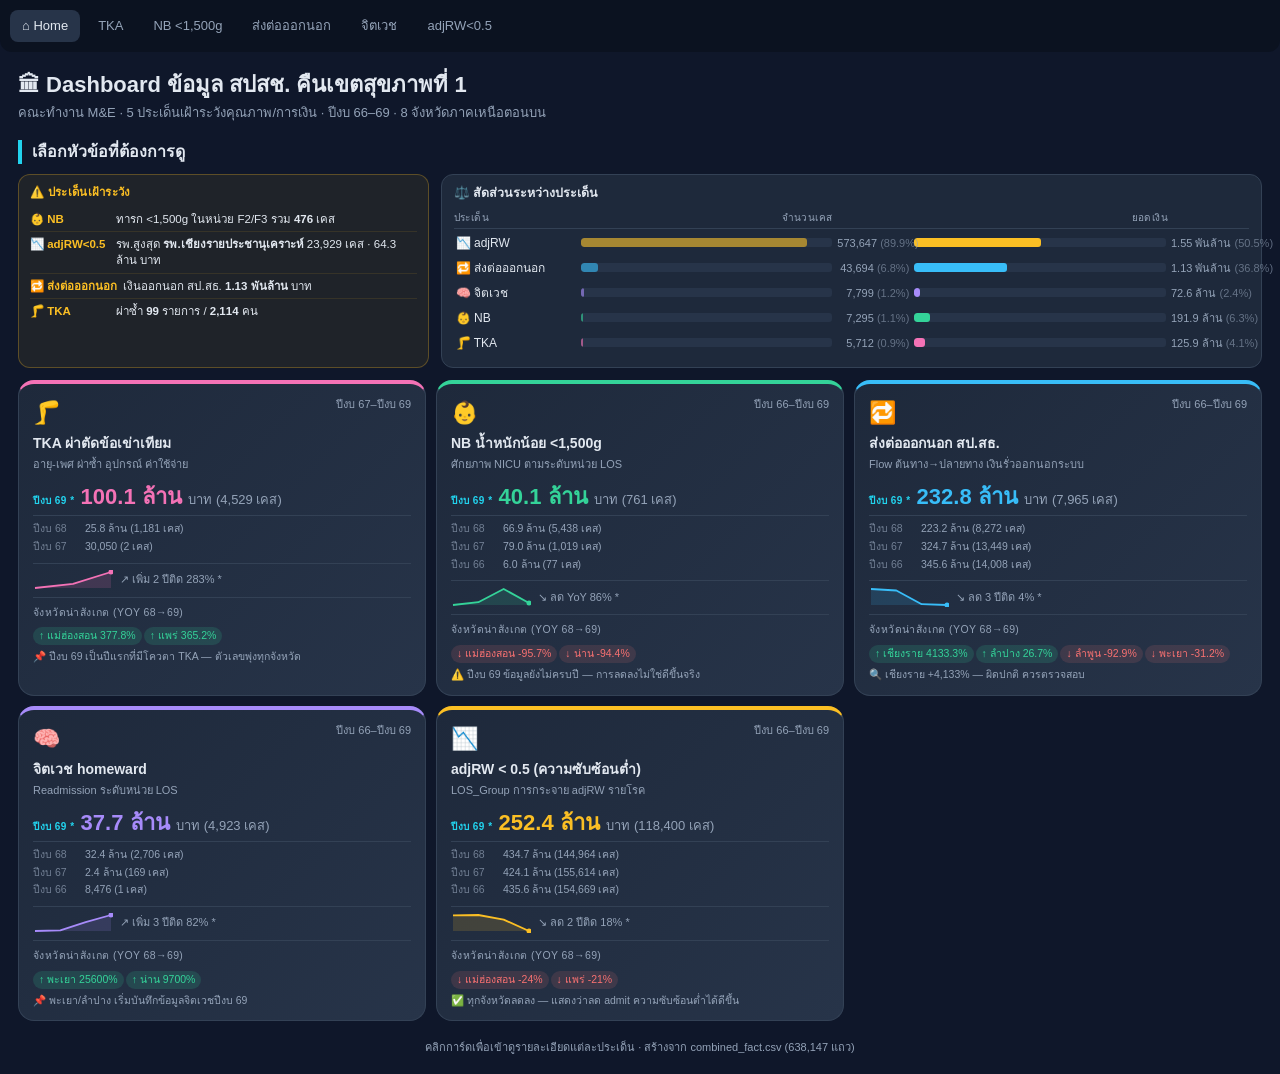
==== index.html @ 47aea5ee "New" ====
<!DOCTYPE html>
<html lang="th">
<head>
<meta charset="UTF-8">
<meta name="viewport" content="width=device-width, initial-scale=1.0">
<title>Dashboard สปสช. คืนเขตสุขภาพที่ 1 — Portal</title>
<style>
:root{--bg:#0f172a;--card:#1e293b;--card2:#273449;--ink:#e2e8f0;--mut:#94a3b8;--line:#334155;--accent:#22d3ee;--accent-ink:#08303a;--warn:#fbbf24;}
*{box-sizing:border-box;margin:0;padding:0}
body{font-family:"Segoe UI","Sarabun",Tahoma,sans-serif;background:var(--bg);color:var(--ink);padding:18px;font-size:14px;line-height:1.5}
h1{font-size:22px;margin-bottom:2px}.sub{color:var(--mut);font-size:13px;margin-bottom:14px}
h2.sec{font-size:16px;margin:18px 0 10px;padding-left:10px;border-left:4px solid var(--accent)}
.hint{color:var(--mut);font-size:11px}.warn{color:var(--warn)}
.nav{position:sticky;top:0;z-index:10;display:flex;gap:6px;flex-wrap:wrap;align-items:center;background:#0b1220;padding:10px;border-radius:0 0 12px 12px;margin:-18px -18px 16px}
.navbtn{cursor:pointer;padding:6px 12px;border-radius:8px;font-size:13px;color:var(--mut);transition:.15s;user-select:none}
.navbtn:hover{color:var(--ink);background:var(--card2)}.navbtn.on{background:var(--accent);color:var(--accent-ink);font-weight:600}.navbtn.home{background:var(--card2);color:var(--ink)}
.phome{display:grid;grid-template-columns:repeat(3,1fr);gap:16px}
.pcard{cursor:pointer;border:1px solid var(--line);border-top:4px solid var(--cc,#22d3ee);border-radius:16px;padding:20px;background:linear-gradient(135deg,var(--card),var(--card2));transition:.2s}
.pcard:hover{transform:translateY(-4px);border-color:var(--accent);box-shadow:0 8px 24px rgba(0,0,0,.35)}
.pcard .ic{font-size:30px}.pcard h3{font-size:16px;margin:8px 0 2px}.pcard .desc{color:var(--mut);font-size:12px;min-height:32px}
.pcard .big{font-size:24px;font-weight:700;margin-top:10px}.pcard .sm{color:var(--mut);font-size:12px}
.pcard .pnum{font-size:22px;font-weight:700;margin:8px 0 2px}
.pcard .pmoney{font-size:12px;color:var(--mut);margin-bottom:8px}
.sparkrow{display:flex;align-items:center;gap:8px;padding-top:8px;border-top:1px solid var(--line)}
.sparkrow svg{flex-shrink:0}.sparkrow .stxt{font-size:11px;color:var(--mut);line-height:1.4}
.homerow1{display:grid;grid-template-columns:minmax(180px,4fr) minmax(360px,8fr);gap:12px;margin-bottom:12px;align-items:stretch}
.alertbar{background:rgba(251,191,36,.07);border:1px solid rgba(251,191,36,.28);border-radius:12px;padding:9px 11px}
.alertbar .atitle{font-size:11.5px;font-weight:700;color:var(--warn);margin-bottom:6px;letter-spacing:.3px}
.alertbar .aitem{display:flex;align-items:flex-start;gap:6px;padding:4px 0;border-bottom:1px solid rgba(251,191,36,.1);font-size:11.5px;line-height:1.4}
.alertbar .aitem:last-child{border-bottom:none;padding-bottom:0}
.alertbar .alab{color:var(--warn);font-weight:600;white-space:nowrap;flex-shrink:0;min-width:80px}
.cmpbar{background:var(--card);border:1px solid var(--line);border-radius:12px;padding:9px 12px}
.cmpbar h3{font-size:12.5px;font-weight:600;margin-bottom:7px}
.cmphdr{display:grid;grid-template-columns:120px 1fr 72px 1fr 76px;gap:5px;font-size:10px;color:var(--mut);margin-bottom:4px;padding-bottom:3px;border-bottom:1px solid var(--line);text-transform:uppercase;letter-spacing:.4px}
.cmphdr span:nth-child(n+2){text-align:right}
.cmprow{display:grid;grid-template-columns:120px 1fr 72px 1fr 76px;align-items:center;gap:5px;margin-bottom:5px;font-size:11.5px;cursor:pointer;border-radius:4px;padding:1px 2px}
.cmprow:hover{background:var(--card2)}
.cmprow .cmpname{white-space:nowrap;overflow:hidden;text-overflow:ellipsis;color:var(--ink);font-size:12px}
.cmptrack{background:var(--card2);border-radius:3px;height:9px;overflow:hidden}
.cmpfill{height:100%;border-radius:3px}
.cmpval{text-align:right;color:var(--mut);white-space:nowrap;font-size:11px}
/* cards */
.phome{display:grid;grid-template-columns:repeat(3,1fr);gap:10px}
.pcard{padding:12px 14px}
.pcard .ic{font-size:22px}
.pcard h3{font-size:14px;margin:4px 0 2px}
.pcard .desc{font-size:11px;min-height:20px;margin-bottom:4px}
.pcard .pnum{font-size:19px;font-weight:700;margin:4px 0 1px}
.pcard .pmoney{font-size:11.5px;margin-bottom:6px}
.hero-block{margin-top:8px}
.hero-yr-label{font-size:10px;color:var(--accent);font-weight:700;letter-spacing:.5px;text-transform:uppercase;margin-right:6px}
.hero-val{font-size:22px;font-weight:800;line-height:1.2}
.hero-cases{font-size:13px;font-weight:400;color:var(--mut);margin-left:3px}
.sub-yrs{margin-top:5px;padding-top:5px;border-top:1px solid var(--line);display:flex;flex-direction:column;gap:2px}
.sub-yr-row{display:flex;gap:6px;align-items:baseline;font-size:10.5px;color:var(--mut);font-weight:300}
.sub-yr-row .sy-yr{color:var(--mut);opacity:.7;min-width:46px;flex-shrink:0}
.sub-yr-row .sy-val{color:var(--mut)}
.sparkrow{display:flex;align-items:center;gap:7px;padding-top:6px;border-top:1px solid var(--line)}
.sparkrow svg{flex-shrink:0}.sparkrow .stxt{font-size:11px;color:var(--mut);white-space:nowrap;overflow:hidden;text-overflow:ellipsis;max-width:140px}
.insrow{margin-top:7px;padding-top:7px;border-top:1px solid var(--line)}
.insrow .institle{font-size:10.5px;color:var(--mut);margin-bottom:4px;text-transform:uppercase;letter-spacing:.4px}
.badge{display:inline-flex;align-items:center;gap:3px;font-size:10.5px;padding:2px 6px;border-radius:10px;margin:1px 2px 1px 0;line-height:1.3}
.badge.up{background:rgba(52,211,153,.15);color:#34d399}
.badge.dn{background:rgba(248,113,113,.13);color:#f87171}
.badge.warn{background:rgba(251,191,36,.15);color:#fbbf24}
.badge.info{background:rgba(56,189,248,.13);color:#38bdf8}
/* M&E specific */
.exec-panel{background:linear-gradient(135deg,#0c1f3a,#132740);border:1px solid var(--line);border-left:4px solid var(--accent);border-radius:12px;padding:12px 16px;margin-bottom:14px}
.exec-panel h3{font-size:14px;font-weight:700;margin-bottom:8px;color:var(--accent)}
.exec-grid{display:grid;grid-template-columns:repeat(3,1fr);gap:10px}
.exec-item{background:rgba(255,255,255,.04);border-radius:8px;padding:10px 12px}
.exec-item .el{font-size:11px;color:var(--mut);margin-bottom:3px}
.exec-item .ev{font-size:18px;font-weight:700}.exec-item .eu{font-size:11px;color:var(--mut)}
.exec-item .enote{font-size:10.5px;margin-top:3px;line-height:1.3}
.rag-r{color:#fca5a5;background:rgba(127,29,29,.5);padding:1px 7px;border-radius:8px;font-size:11px;font-weight:600}
.rag-a{color:#fcd34d;background:rgba(120,53,15,.5);padding:1px 7px;border-radius:8px;font-size:11px;font-weight:600}
.rag-g{color:#86efac;background:rgba(20,83,45,.5);padding:1px 7px;border-radius:8px;font-size:11px;font-weight:600}
.rag-n{color:var(--mut);background:var(--card2);padding:1px 7px;border-radius:8px;font-size:11px}
.action-list{list-style:none;margin-top:8px}
.action-list li{font-size:12px;padding:3px 0;border-bottom:1px solid var(--line);display:flex;gap:6px;align-items:baseline}
.action-list li:last-child{border-bottom:none}
.ranking-tbl{width:100%;border-collapse:collapse;font-size:12px}
.ranking-tbl th{color:var(--mut);font-weight:500;text-align:left;padding:5px 7px;border-bottom:2px solid var(--accent);font-size:11px;white-space:nowrap}
.ranking-tbl td{padding:5px 7px;border-bottom:1px solid var(--line);vertical-align:middle}
.ranking-tbl td.n{text-align:right;font-variant-numeric:tabular-nums}
.ranking-tbl tr:hover{background:var(--card2)}
.sc-tbl{width:100%;border-collapse:collapse;font-size:12px}
.sc-tbl th,.sc-tbl td{padding:6px 8px;text-align:center;border:1px solid var(--line)}
.sc-tbl th{background:#0b1220;color:var(--mut);font-size:11px;font-weight:500}
.sc-tbl td.pname{text-align:left;font-weight:500;color:var(--ink);white-space:nowrap}
.sc-cell-r{background:rgba(239,68,68,.2);color:#fca5a5;border-radius:4px;padding:1px 4px;font-size:11px;white-space:nowrap}
.sc-cell-a{background:rgba(245,158,11,.2);color:#fcd34d;border-radius:4px;padding:1px 4px;font-size:11px;white-space:nowrap}
.sc-cell-g{background:rgba(34,197,94,.2);color:#86efac;border-radius:4px;padding:1px 4px;font-size:11px;white-space:nowrap}
.sc-cell-n{color:var(--mut);font-size:11px}
@media(max-width:1200px){.homerow1{grid-template-columns:minmax(160px,4fr) minmax(300px,8fr)}}
@media(max-width:900px){.homerow1{grid-template-columns:1fr 1fr}}
@media(max-width:680px){.homerow1{grid-template-columns:1fr}.phome{grid-template-columns:repeat(2,1fr)}}
@media(max-width:420px){.phome{grid-template-columns:1fr}}
.bar{display:flex;flex-wrap:wrap;gap:8px;align-items:center;background:var(--card);padding:12px;border-radius:14px;margin-bottom:14px}
.bar .lab{color:var(--mut);font-size:12px;margin-right:4px}
.refsticky{position:sticky;top:48px;z-index:9;box-shadow:0 6px 14px rgba(0,0,0,.4)}
.chip{cursor:pointer;border:1px solid var(--line);background:var(--card2);color:var(--ink);padding:5px 12px;border-radius:20px;font-size:12.5px;transition:.15s;user-select:none}
.chip:hover{border-color:var(--accent)}.chip.on{background:var(--accent);color:var(--accent-ink);border-color:var(--accent);font-weight:600}
.chip.m.on{background:#34d399;border-color:#34d399;color:#06251a}.chip.t.on{background:#a78bfa;border-color:#a78bfa;color:#1a1340}
select{background:var(--card2);color:var(--ink);border:1px solid var(--line);border-radius:8px;padding:5px 10px;font-size:12.5px;max-width:300px}
.sep{width:1px;height:22px;background:var(--line);margin:0 4px}
.kpis{display:grid;grid-template-columns:repeat(5,1fr);gap:12px;margin-bottom:14px}
.kpi{background:linear-gradient(135deg,var(--card),var(--card2));border:1px solid var(--line);border-radius:14px;padding:12px 14px}
.kpi .t{color:var(--mut);font-size:12px}.kpi .v{font-size:22px;font-weight:700;margin-top:4px}.kpi .u{color:var(--mut);font-size:11px}
.grid{display:grid;grid-template-columns:repeat(12,1fr);gap:12px}
.card{background:var(--card);border:1px solid var(--line);border-radius:14px;padding:14px}
.card h3{font-size:14px;font-weight:600;margin-bottom:3px}
.c4{grid-column:span 4}.c5{grid-column:span 5}.c6{grid-column:span 6}.c7{grid-column:span 7}.c8{grid-column:span 8}.c12{grid-column:span 12}
table{width:100%;border-collapse:collapse;font-size:12px}
th,td{text-align:left;padding:5px 7px;border-bottom:1px solid var(--line)}
th{color:var(--mut);font-weight:500}td.n{text-align:right;font-variant-numeric:tabular-nums}
.tblwrap{max-height:330px;overflow:auto}
.mtx{border-collapse:collapse;font-size:11px;white-space:nowrap}
.mtx th,.mtx td{border:1px solid var(--line);padding:3px 6px;text-align:right}
.mtx th{background:#0b1220;color:var(--mut)}
.mtx tr.h th{position:sticky;top:0;z-index:2}
.mtx tr.h2 th{position:sticky;top:22px;z-index:2}
.mtx tr.h th.s,.mtx tr.h2 th.s{z-index:4}
.mtx td.s,.mtx th.s{position:sticky;left:0;text-align:left;background:var(--card2);color:var(--ink);z-index:1;max-width:240px;overflow:hidden;text-overflow:ellipsis}
.mtx tr.tot td{font-weight:700;background:#0b1220}
.mtx td.s.lnk{cursor:pointer;color:#7dd3fc;text-decoration:underline}
.mtx td.s.lnk:hover{background:var(--accent);color:#08303a}
.heatwrap{overflow-x:auto}.heat td{text-align:center;font-size:11px;padding:4px 6px;border:1px solid var(--bg)}
.heat th{font-size:11px;white-space:nowrap}.heat td.name{text-align:left;white-space:nowrap;color:var(--ink)}
.med{height:290px}.tall{height:320px}
.page{display:none}.page.show{display:block}
.foot{color:var(--mut);font-size:11px;text-align:center;margin-top:18px}
.flag{background:rgba(251,191,36,.12);border:1px solid rgba(251,191,36,.4);border-radius:10px;padding:10px 12px;font-size:12.5px;margin-bottom:12px}
@media(max-width:900px){.phome{grid-template-columns:1fr}.kpis{grid-template-columns:repeat(2,1fr)}.c4,.c5,.c6,.c7,.c8,.c12{grid-column:span 12}}
</style></head>
<body>

<div class="nav" id="nav">
  <span class="navbtn home" onclick="go('home')">&#8962; Home</span>
  <span class="navbtn" id="nav-overview" data-pg="overview" onclick="go('overview')">ภาพรวม</span>
  <span class="navbtn" data-pg="tka" onclick="go('tka')">TKA</span>
  <span class="navbtn" data-pg="nb" onclick="go('nb')">NB &lt;1,500g</span>
  <span class="navbtn" data-pg="refer" onclick="go('refer')">ส่งต่อออกนอก</span>
  <span class="navbtn" data-pg="psych" onclick="go('psych')">จิตเวช</span>
  <span class="navbtn" data-pg="adjlow" onclick="go('adjlow')">adjRW&lt;0.5</span>
</div>

<section id="pg-home" class="page show">
  <h1>&#127963; Dashboard ข้อมูล สปสช. คืนเขตสุขภาพที่ 1</h1>
  <div class="sub">คณะทำงาน M&amp;E &middot; 5 ประเด็นเฝ้าระวังคุณภาพ/การเงิน &middot; ปีงบ 66&ndash;69 &middot; 8 จังหวัดภาคเหนือตอนบน</div>
  <div class="kpis" id="homeKpi"></div>
  <h2 class="sec">เลือกหัวข้อที่ต้องการดู</h2>
  <div id="portal" style="width:100%"></div>
  <div class="foot">คลิกการ์ดเพื่อเข้าดูรายละเอียดแต่ละประเด็น &middot; สร้างจาก combined_fact.csv (638,147 แถว)</div>
</section>

<section id="pg-overview" class="page">
  <h1>&#128202; ภาพรวมเขต (Overview)</h1>
  <div class="sub">เปรียบเทียบทุกประเด็น + แนวโน้ม &middot; ใช้ตัวกรองด้านล่าง</div>
  <div class="bar refsticky">
    <span class="lab">หน่วยวัด:</span><span class="chip m on" id="mCases">จำนวนเคส</span><span class="chip m" id="mBaht">ยอดเงิน</span>
    <span class="sep"></span><span class="lab">ปีงบฯ:</span><span id="yrchips"></span>
    <span class="sep"></span><span class="lab">ประเด็น:</span><span id="isschips"></span>
    <span class="sep"></span><span class="chip" id="reset">&#8634; ล้าง</span>
  </div>
  <div class="kpis" id="ovKpi" style="grid-template-columns:repeat(4,1fr)"></div>
  <h2 class="sec">&#128200; แนวโน้ม (ทุกปีงบ) <span class="hint">&mdash; โหมดเส้น:</span>
    <span class="chip t on" id="tAbs" style="margin-left:6px">ค่าจริง</span><span class="chip t" id="tIdx">ดัชนี(100)</span></h2>
  <div class="grid">
    <div class="card c6"><h3>รายปีงบ &mdash; เทียบประเด็น</h3><div class="tall"><canvas id="tIssue"></canvas></div></div>
    <div class="card c6"><h3>รายปีงบ &mdash; เทียบจังหวัด</h3><div class="tall"><canvas id="tProv"></canvas></div></div>
    <div class="card c8"><h3>รายเดือน (วันรับบริการ)</h3><div class="tall"><canvas id="tMonth"></canvas></div></div>
    <div class="card c4"><h3>% เติบโต YoY</h3><div class="tall"><canvas id="tYoY"></canvas></div></div>
  </div>
  <div class="hint" style="margin:6px 2px"><span class="warn">* ปีงบ 69 ข้อมูลบางส่วน</span> (เส้นปลายเป็นเส้นประ) &middot; TKA มีเฉพาะปีงบ 69</div>
  <div id="ovScorecard"></div>
  <h2 class="sec">&#128269; หลายมิติ</h2>
  <div class="grid">
    <div class="card c4"><h3>สัดส่วนตามประเด็น</h3><div class="med"><canvas id="ovIssue"></canvas></div></div>
    <div class="card c8"><h3>รายจังหวัด</h3><div class="med"><canvas id="ovProv"></canvas></div></div>
    <div class="card c4"><h3>ตามระดับหน่วย</h3><div class="med"><canvas id="ovLevel"></canvas></div></div>
    <div class="card c8"><h3>Heatmap: รพ. &times; ประเด็น (เคส) &mdash; 30 รพ.สูงสุด</h3><div class="heatwrap" id="ovHeat"></div></div>
  </div>
</section>

<section id="pg-tka" class="page"><div id="tka_body"></div></section>
<section id="pg-nb" class="page"><div id="nb_body"></div></section>
<section id="pg-refer" class="page"><div id="refer_body"></div></section>
<section id="pg-psych" class="page"><div id="psych_body"></div></section>
<section id="pg-adjlow" class="page"><div id="adjlow_body"></div></section>

<script>/**
 * Skipped minification because the original files appears to be already minified.
 * Original file: /npm/chart.js@4.4.1/dist/chart.umd.js
 *
 * Do NOT use SRI with dynamically generated files! More information: https://www.jsdelivr.com/using-sri-with-dynamic-files
 */
/*!
 * Chart.js v4.4.1
 * https://www.chartjs.org
 * (c) 2023 Chart.js Contributors
 * Released under the MIT License
 */
!function(t,e){"object"==typeof exports&&"undefined"!=typeof module?module.exports=e():"function"==typeof define&&define.amd?define(e):(t="undefined"!=typeof globalThis?globalThis:t||self).Chart=e()}(this,(function(){"use strict";var t=Object.freeze({__proto__:null,get Colors(){return Go},get Decimation(){return Qo},get Filler(){return ma},get Legend(){return ya},get SubTitle(){return ka},get Title(){return Ma},get Tooltip(){return Ba}});function e(){}const i=(()=>{let t=0;return()=>t++})();function s(t){return null==t}function n(t){if(Array.isArray&&Array.isArray(t))return!0;const e=Object.prototype.toString.call(t);return"[object"===e.slice(0,7)&&"Array]"===e.slice(-6)}function o(t){return null!==t&&"[object Object]"===Object.prototype.toString.call(t)}function a(t){return("number"==typeof t||t instanceof Number)&&isFinite(+t)}function r(t,e){return a(t)?t:e}function l(t,e){return void 0===t?e:t}const h=(t,e)=>"string"==typeof t&&t.endsWith("%")?parseFloat(t)/100:+t/e,c=(t,e)=>"string"==typeof t&&t.endsWith("%")?parseFloat(t)/100*e:+t;function d(t,e,i){if(t&&"function"==typeof t.call)return t.apply(i,e)}function u(t,e,i,s){let a,r,l;if(n(t))if(r=t.length,s)for(a=r-1;a>=0;a--)e.call(i,t[a],a);else for(a=0;a<r;a++)e.call(i,t[a],a);else if(o(t))for(l=Object.keys(t),r=l.length,a=0;a<r;a++)e.call(i,t[l[a]],l[a])}function f(t,e){let i,s,n,o;if(!t||!e||t.length!==e.length)return!1;for(i=0,s=t.length;i<s;++i)if(n=t[i],o=e[i],n.datasetIndex!==o.datasetIndex||n.index!==o.index)return!1;return!0}function g(t){if(n(t))return t.map(g);if(o(t)){const e=Object.create(null),i=Object.keys(t),s=i.length;let n=0;for(;n<s;++n)e[i[n]]=g(t[i[n]]);return e}return t}function p(t){return-1===["__proto__","prototype","constructor"].indexOf(t)}function m(t,e,i,s){if(!p(t))return;const n=e[t],a=i[t];o(n)&&o(a)?b(n,a,s):e[t]=g(a)}function b(t,e,i){const s=n(e)?e:[e],a=s.length;if(!o(t))return t;const r=(i=i||{}).merger||m;let l;for(let e=0;e<a;++e){if(l=s[e],!o(l))continue;const n=Object.keys(l);for(let e=0,s=n.length;e<s;++e)r(n[e],t,l,i)}return t}function x(t,e){return b(t,e,{merger:_})}function _(t,e,i){if(!p(t))return;const s=e[t],n=i[t];o(s)&&o(n)?x(s,n):Object.prototype.hasOwnProperty.call(e,t)||(e[t]=g(n))}const y={"":t=>t,x:t=>t.x,y:t=>t.y};function v(t){const e=t.split("."),i=[];let s="";for(const t of e)s+=t,s.endsWith("\\")?s=s.slice(0,-1)+".":(i.push(s),s="");return i}function M(t,e){const i=y[e]||(y[e]=function(t){const e=v(t);return t=>{for(const i of e){if(""===i)break;t=t&&t[i]}return t}}(e));return i(t)}function w(t){return t.charAt(0).toUpperCase()+t.slice(1)}const k=t=>void 0!==t,S=t=>"function"==typeof t,P=(t,e)=>{if(t.size!==e.size)return!1;for(const i of t)if(!e.has(i))return!1;return!0};function D(t){return"mouseup"===t.type||"click"===t.type||"contextmenu"===t.type}const C=Math.PI,O=2*C,A=O+C,T=Number.POSITIVE_INFINITY,L=C/180,E=C/2,R=C/4,I=2*C/3,z=Math.log10,F=Math.sign;function V(t,e,i){return Math.abs(t-e)<i}function B(t){const e=Math.round(t);t=V(t,e,t/1e3)?e:t;const i=Math.pow(10,Math.floor(z(t))),s=t/i;return(s<=1?1:s<=2?2:s<=5?5:10)*i}function W(t){const e=[],i=Math.sqrt(t);let s;for(s=1;s<i;s++)t%s==0&&(e.push(s),e.push(t/s));return i===(0|i)&&e.push(i),e.sort(((t,e)=>t-e)).pop(),e}function N(t){return!isNaN(parseFloat(t))&&isFinite(t)}function H(t,e){const i=Math.round(t);return i-e<=t&&i+e>=t}function j(t,e,i){let s,n,o;for(s=0,n=t.length;s<n;s++)o=t[s][i],isNaN(o)||(e.min=Math.min(e.min,o),e.max=Math.max(e.max,o))}function $(t){return t*(C/180)}function Y(t){return t*(180/C)}function U(t){if(!a(t))return;let e=1,i=0;for(;Math.round(t*e)/e!==t;)e*=10,i++;return i}function X(t,e){const i=e.x-t.x,s=e.y-t.y,n=Math.sqrt(i*i+s*s);let o=Math.atan2(s,i);return o<-.5*C&&(o+=O),{angle:o,distance:n}}function q(t,e){return Math.sqrt(Math.pow(e.x-t.x,2)+Math.pow(e.y-t.y,2))}function K(t,e){return(t-e+A)%O-C}function G(t){return(t%O+O)%O}function Z(t,e,i,s){const n=G(t),o=G(e),a=G(i),r=G(o-n),l=G(a-n),h=G(n-o),c=G(n-a);return n===o||n===a||s&&o===a||r>l&&h<c}function J(t,e,i){return Math.max(e,Math.min(i,t))}function Q(t){return J(t,-32768,32767)}function tt(t,e,i,s=1e-6){return t>=Math.min(e,i)-s&&t<=Math.max(e,i)+s}function et(t,e,i){i=i||(i=>t[i]<e);let s,n=t.length-1,o=0;for(;n-o>1;)s=o+n>>1,i(s)?o=s:n=s;return{lo:o,hi:n}}const it=(t,e,i,s)=>et(t,i,s?s=>{const n=t[s][e];return n<i||n===i&&t[s+1][e]===i}:s=>t[s][e]<i),st=(t,e,i)=>et(t,i,(s=>t[s][e]>=i));function nt(t,e,i){let s=0,n=t.length;for(;s<n&&t[s]<e;)s++;for(;n>s&&t[n-1]>i;)n--;return s>0||n<t.length?t.slice(s,n):t}const ot=["push","pop","shift","splice","unshift"];function at(t,e){t._chartjs?t._chartjs.listeners.push(e):(Object.defineProperty(t,"_chartjs",{configurable:!0,enumerable:!1,value:{listeners:[e]}}),ot.forEach((e=>{const i="_onData"+w(e),s=t[e];Object.defineProperty(t,e,{configurable:!0,enumerable:!1,value(...e){const n=s.apply(this,e);return t._chartjs.listeners.forEach((t=>{"function"==typeof t[i]&&t[i](...e)})),n}})})))}function rt(t,e){const i=t._chartjs;if(!i)return;const s=i.listeners,n=s.indexOf(e);-1!==n&&s.splice(n,1),s.length>0||(ot.forEach((e=>{delete t[e]})),delete t._chartjs)}function lt(t){const e=new Set(t);return e.size===t.length?t:Array.from(e)}const ht="undefined"==typeof window?function(t){return t()}:window.requestAnimationFrame;function ct(t,e){let i=[],s=!1;return function(...n){i=n,s||(s=!0,ht.call(window,(()=>{s=!1,t.apply(e,i)})))}}function dt(t,e){let i;return function(...s){return e?(clearTimeout(i),i=setTimeout(t,e,s)):t.apply(this,s),e}}const ut=t=>"start"===t?"left":"end"===t?"right":"center",ft=(t,e,i)=>"start"===t?e:"end"===t?i:(e+i)/2,gt=(t,e,i,s)=>t===(s?"left":"right")?i:"center"===t?(e+i)/2:e;function pt(t,e,i){const s=e.length;let n=0,o=s;if(t._sorted){const{iScale:a,_parsed:r}=t,l=a.axis,{min:h,max:c,minDefined:d,maxDefined:u}=a.getUserBounds();d&&(n=J(Math.min(it(r,l,h).lo,i?s:it(e,l,a.getPixelForValue(h)).lo),0,s-1)),o=u?J(Math.max(it(r,a.axis,c,!0).hi+1,i?0:it(e,l,a.getPixelForValue(c),!0).hi+1),n,s)-n:s-n}return{start:n,count:o}}function mt(t){const{xScale:e,yScale:i,_scaleRanges:s}=t,n={xmin:e.min,xmax:e.max,ymin:i.min,ymax:i.max};if(!s)return t._scaleRanges=n,!0;const o=s.xmin!==e.min||s.xmax!==e.max||s.ymin!==i.min||s.ymax!==i.max;return Object.assign(s,n),o}class bt{constructor(){this._request=null,this._charts=new Map,this._running=!1,this._lastDate=void 0}_notify(t,e,i,s){const n=e.listeners[s],o=e.duration;n.forEach((s=>s({chart:t,initial:e.initial,numSteps:o,currentStep:Math.min(i-e.start,o)})))}_refresh(){this._request||(this._running=!0,this._request=ht.call(window,(()=>{this._update(),this._request=null,this._running&&this._refresh()})))}_update(t=Date.now()){let e=0;this._charts.forEach(((i,s)=>{if(!i.running||!i.items.length)return;const n=i.items;let o,a=n.length-1,r=!1;for(;a>=0;--a)o=n[a],o._active?(o._total>i.duration&&(i.duration=o._total),o.tick(t),r=!0):(n[a]=n[n.length-1],n.pop());r&&(s.draw(),this._notify(s,i,t,"progress")),n.length||(i.running=!1,this._notify(s,i,t,"complete"),i.initial=!1),e+=n.length})),this._lastDate=t,0===e&&(this._running=!1)}_getAnims(t){const e=this._charts;let i=e.get(t);return i||(i={running:!1,initial:!0,items:[],listeners:{complete:[],progress:[]}},e.set(t,i)),i}listen(t,e,i){this._getAnims(t).listeners[e].push(i)}add(t,e){e&&e.length&&this._getAnims(t).items.push(...e)}has(t){return this._getAnims(t).items.length>0}start(t){const e=this._charts.get(t);e&&(e.running=!0,e.start=Date.now(),e.duration=e.items.reduce(((t,e)=>Math.max(t,e._duration)),0),this._refresh())}running(t){if(!this._running)return!1;const e=this._charts.get(t);return!!(e&&e.running&&e.items.length)}stop(t){const e=this._charts.get(t);if(!e||!e.items.length)return;const i=e.items;let s=i.length-1;for(;s>=0;--s)i[s].cancel();e.items=[],this._notify(t,e,Date.now(),"complete")}remove(t){return this._charts.delete(t)}}var xt=new bt;
/*!
 * @kurkle/color v0.3.2
 * https://github.com/kurkle/color#readme
 * (c) 2023 Jukka Kurkela
 * Released under the MIT License
 */function _t(t){return t+.5|0}const yt=(t,e,i)=>Math.max(Math.min(t,i),e);function vt(t){return yt(_t(2.55*t),0,255)}function Mt(t){return yt(_t(255*t),0,255)}function wt(t){return yt(_t(t/2.55)/100,0,1)}function kt(t){return yt(_t(100*t),0,100)}const St={0:0,1:1,2:2,3:3,4:4,5:5,6:6,7:7,8:8,9:9,A:10,B:11,C:12,D:13,E:14,F:15,a:10,b:11,c:12,d:13,e:14,f:15},Pt=[..."0123456789ABCDEF"],Dt=t=>Pt[15&t],Ct=t=>Pt[(240&t)>>4]+Pt[15&t],Ot=t=>(240&t)>>4==(15&t);function At(t){var e=(t=>Ot(t.r)&&Ot(t.g)&&Ot(t.b)&&Ot(t.a))(t)?Dt:Ct;return t?"#"+e(t.r)+e(t.g)+e(t.b)+((t,e)=>t<255?e(t):"")(t.a,e):void 0}const Tt=/^(hsla?|hwb|hsv)\(\s*([-+.e\d]+)(?:deg)?[\s,]+([-+.e\d]+)%[\s,]+([-+.e\d]+)%(?:[\s,]+([-+.e\d]+)(%)?)?\s*\)$/;function Lt(t,e,i){const s=e*Math.min(i,1-i),n=(e,n=(e+t/30)%12)=>i-s*Math.max(Math.min(n-3,9-n,1),-1);return[n(0),n(8),n(4)]}function Et(t,e,i){const s=(s,n=(s+t/60)%6)=>i-i*e*Math.max(Math.min(n,4-n,1),0);return[s(5),s(3),s(1)]}function Rt(t,e,i){const s=Lt(t,1,.5);let n;for(e+i>1&&(n=1/(e+i),e*=n,i*=n),n=0;n<3;n++)s[n]*=1-e-i,s[n]+=e;return s}function It(t){const e=t.r/255,i=t.g/255,s=t.b/255,n=Math.max(e,i,s),o=Math.min(e,i,s),a=(n+o)/2;let r,l,h;return n!==o&&(h=n-o,l=a>.5?h/(2-n-o):h/(n+o),r=function(t,e,i,s,n){return t===n?(e-i)/s+(e<i?6:0):e===n?(i-t)/s+2:(t-e)/s+4}(e,i,s,h,n),r=60*r+.5),[0|r,l||0,a]}function zt(t,e,i,s){return(Array.isArray(e)?t(e[0],e[1],e[2]):t(e,i,s)).map(Mt)}function Ft(t,e,i){return zt(Lt,t,e,i)}function Vt(t){return(t%360+360)%360}function Bt(t){const e=Tt.exec(t);let i,s=255;if(!e)return;e[5]!==i&&(s=e[6]?vt(+e[5]):Mt(+e[5]));const n=Vt(+e[2]),o=+e[3]/100,a=+e[4]/100;return i="hwb"===e[1]?function(t,e,i){return zt(Rt,t,e,i)}(n,o,a):"hsv"===e[1]?function(t,e,i){return zt(Et,t,e,i)}(n,o,a):Ft(n,o,a),{r:i[0],g:i[1],b:i[2],a:s}}const Wt={x:"dark",Z:"light",Y:"re",X:"blu",W:"gr",V:"medium",U:"slate",A:"ee",T:"ol",S:"or",B:"ra",C:"lateg",D:"ights",R:"in",Q:"turquois",E:"hi",P:"ro",O:"al",N:"le",M:"de",L:"yello",F:"en",K:"ch",G:"arks",H:"ea",I:"ightg",J:"wh"},Nt={OiceXe:"f0f8ff",antiquewEte:"faebd7",aqua:"ffff",aquamarRe:"7fffd4",azuY:"f0ffff",beige:"f5f5dc",bisque:"ffe4c4",black:"0",blanKedOmond:"ffebcd",Xe:"ff",XeviTet:"8a2be2",bPwn:"a52a2a",burlywood:"deb887",caMtXe:"5f9ea0",KartYuse:"7fff00",KocTate:"d2691e",cSO:"ff7f50",cSnflowerXe:"6495ed",cSnsilk:"fff8dc",crimson:"dc143c",cyan:"ffff",xXe:"8b",xcyan:"8b8b",xgTMnPd:"b8860b",xWay:"a9a9a9",xgYF:"6400",xgYy:"a9a9a9",xkhaki:"bdb76b",xmagFta:"8b008b",xTivegYF:"556b2f",xSange:"ff8c00",xScEd:"9932cc",xYd:"8b0000",xsOmon:"e9967a",xsHgYF:"8fbc8f",xUXe:"483d8b",xUWay:"2f4f4f",xUgYy:"2f4f4f",xQe:"ced1",xviTet:"9400d3",dAppRk:"ff1493",dApskyXe:"bfff",dimWay:"696969",dimgYy:"696969",dodgerXe:"1e90ff",fiYbrick:"b22222",flSOwEte:"fffaf0",foYstWAn:"228b22",fuKsia:"ff00ff",gaRsbSo:"dcdcdc",ghostwEte:"f8f8ff",gTd:"ffd700",gTMnPd:"daa520",Way:"808080",gYF:"8000",gYFLw:"adff2f",gYy:"808080",honeyMw:"f0fff0",hotpRk:"ff69b4",RdianYd:"cd5c5c",Rdigo:"4b0082",ivSy:"fffff0",khaki:"f0e68c",lavFMr:"e6e6fa",lavFMrXsh:"fff0f5",lawngYF:"7cfc00",NmoncEffon:"fffacd",ZXe:"add8e6",ZcSO:"f08080",Zcyan:"e0ffff",ZgTMnPdLw:"fafad2",ZWay:"d3d3d3",ZgYF:"90ee90",ZgYy:"d3d3d3",ZpRk:"ffb6c1",ZsOmon:"ffa07a",ZsHgYF:"20b2aa",ZskyXe:"87cefa",ZUWay:"778899",ZUgYy:"778899",ZstAlXe:"b0c4de",ZLw:"ffffe0",lime:"ff00",limegYF:"32cd32",lRF:"faf0e6",magFta:"ff00ff",maPon:"800000",VaquamarRe:"66cdaa",VXe:"cd",VScEd:"ba55d3",VpurpN:"9370db",VsHgYF:"3cb371",VUXe:"7b68ee",VsprRggYF:"fa9a",VQe:"48d1cc",VviTetYd:"c71585",midnightXe:"191970",mRtcYam:"f5fffa",mistyPse:"ffe4e1",moccasR:"ffe4b5",navajowEte:"ffdead",navy:"80",Tdlace:"fdf5e6",Tive:"808000",TivedBb:"6b8e23",Sange:"ffa500",SangeYd:"ff4500",ScEd:"da70d6",pOegTMnPd:"eee8aa",pOegYF:"98fb98",pOeQe:"afeeee",pOeviTetYd:"db7093",papayawEp:"ffefd5",pHKpuff:"ffdab9",peru:"cd853f",pRk:"ffc0cb",plum:"dda0dd",powMrXe:"b0e0e6",purpN:"800080",YbeccapurpN:"663399",Yd:"ff0000",Psybrown:"bc8f8f",PyOXe:"4169e1",saddNbPwn:"8b4513",sOmon:"fa8072",sandybPwn:"f4a460",sHgYF:"2e8b57",sHshell:"fff5ee",siFna:"a0522d",silver:"c0c0c0",skyXe:"87ceeb",UXe:"6a5acd",UWay:"708090",UgYy:"708090",snow:"fffafa",sprRggYF:"ff7f",stAlXe:"4682b4",tan:"d2b48c",teO:"8080",tEstN:"d8bfd8",tomato:"ff6347",Qe:"40e0d0",viTet:"ee82ee",JHt:"f5deb3",wEte:"ffffff",wEtesmoke:"f5f5f5",Lw:"ffff00",LwgYF:"9acd32"};let Ht;function jt(t){Ht||(Ht=function(){const t={},e=Object.keys(Nt),i=Object.keys(Wt);let s,n,o,a,r;for(s=0;s<e.length;s++){for(a=r=e[s],n=0;n<i.length;n++)o=i[n],r=r.replace(o,Wt[o]);o=parseInt(Nt[a],16),t[r]=[o>>16&255,o>>8&255,255&o]}return t}(),Ht.transparent=[0,0,0,0]);const e=Ht[t.toLowerCase()];return e&&{r:e[0],g:e[1],b:e[2],a:4===e.length?e[3]:255}}const $t=/^rgba?\(\s*([-+.\d]+)(%)?[\s,]+([-+.e\d]+)(%)?[\s,]+([-+.e\d]+)(%)?(?:[\s,/]+([-+.e\d]+)(%)?)?\s*\)$/;const Yt=t=>t<=.0031308?12.92*t:1.055*Math.pow(t,1/2.4)-.055,Ut=t=>t<=.04045?t/12.92:Math.pow((t+.055)/1.055,2.4);function Xt(t,e,i){if(t){let s=It(t);s[e]=Math.max(0,Math.min(s[e]+s[e]*i,0===e?360:1)),s=Ft(s),t.r=s[0],t.g=s[1],t.b=s[2]}}function qt(t,e){return t?Object.assign(e||{},t):t}function Kt(t){var e={r:0,g:0,b:0,a:255};return Array.isArray(t)?t.length>=3&&(e={r:t[0],g:t[1],b:t[2],a:255},t.length>3&&(e.a=Mt(t[3]))):(e=qt(t,{r:0,g:0,b:0,a:1})).a=Mt(e.a),e}function Gt(t){return"r"===t.charAt(0)?function(t){const e=$t.exec(t);let i,s,n,o=255;if(e){if(e[7]!==i){const t=+e[7];o=e[8]?vt(t):yt(255*t,0,255)}return i=+e[1],s=+e[3],n=+e[5],i=255&(e[2]?vt(i):yt(i,0,255)),s=255&(e[4]?vt(s):yt(s,0,255)),n=255&(e[6]?vt(n):yt(n,0,255)),{r:i,g:s,b:n,a:o}}}(t):Bt(t)}class Zt{constructor(t){if(t instanceof Zt)return t;const e=typeof t;let i;var s,n,o;"object"===e?i=Kt(t):"string"===e&&(o=(s=t).length,"#"===s[0]&&(4===o||5===o?n={r:255&17*St[s[1]],g:255&17*St[s[2]],b:255&17*St[s[3]],a:5===o?17*St[s[4]]:255}:7!==o&&9!==o||(n={r:St[s[1]]<<4|St[s[2]],g:St[s[3]]<<4|St[s[4]],b:St[s[5]]<<4|St[s[6]],a:9===o?St[s[7]]<<4|St[s[8]]:255})),i=n||jt(t)||Gt(t)),this._rgb=i,this._valid=!!i}get valid(){return this._valid}get rgb(){var t=qt(this._rgb);return t&&(t.a=wt(t.a)),t}set rgb(t){this._rgb=Kt(t)}rgbString(){return this._valid?(t=this._rgb)&&(t.a<255?`rgba(${t.r}, ${t.g}, ${t.b}, ${wt(t.a)})`:`rgb(${t.r}, ${t.g}, ${t.b})`):void 0;var t}hexString(){return this._valid?At(this._rgb):void 0}hslString(){return this._valid?function(t){if(!t)return;const e=It(t),i=e[0],s=kt(e[1]),n=kt(e[2]);return t.a<255?`hsla(${i}, ${s}%, ${n}%, ${wt(t.a)})`:`hsl(${i}, ${s}%, ${n}%)`}(this._rgb):void 0}mix(t,e){if(t){const i=this.rgb,s=t.rgb;let n;const o=e===n?.5:e,a=2*o-1,r=i.a-s.a,l=((a*r==-1?a:(a+r)/(1+a*r))+1)/2;n=1-l,i.r=255&l*i.r+n*s.r+.5,i.g=255&l*i.g+n*s.g+.5,i.b=255&l*i.b+n*s.b+.5,i.a=o*i.a+(1-o)*s.a,this.rgb=i}return this}interpolate(t,e){return t&&(this._rgb=function(t,e,i){const s=Ut(wt(t.r)),n=Ut(wt(t.g)),o=Ut(wt(t.b));return{r:Mt(Yt(s+i*(Ut(wt(e.r))-s))),g:Mt(Yt(n+i*(Ut(wt(e.g))-n))),b:Mt(Yt(o+i*(Ut(wt(e.b))-o))),a:t.a+i*(e.a-t.a)}}(this._rgb,t._rgb,e)),this}clone(){return new Zt(this.rgb)}alpha(t){return this._rgb.a=Mt(t),this}clearer(t){return this._rgb.a*=1-t,this}greyscale(){const t=this._rgb,e=_t(.3*t.r+.59*t.g+.11*t.b);return t.r=t.g=t.b=e,this}opaquer(t){return this._rgb.a*=1+t,this}negate(){const t=this._rgb;return t.r=255-t.r,t.g=255-t.g,t.b=255-t.b,this}lighten(t){return Xt(this._rgb,2,t),this}darken(t){return Xt(this._rgb,2,-t),this}saturate(t){return Xt(this._rgb,1,t),this}desaturate(t){return Xt(this._rgb,1,-t),this}rotate(t){return function(t,e){var i=It(t);i[0]=Vt(i[0]+e),i=Ft(i),t.r=i[0],t.g=i[1],t.b=i[2]}(this._rgb,t),this}}function Jt(t){if(t&&"object"==typeof t){const e=t.toString();return"[object CanvasPattern]"===e||"[object CanvasGradient]"===e}return!1}function Qt(t){return Jt(t)?t:new Zt(t)}function te(t){return Jt(t)?t:new Zt(t).saturate(.5).darken(.1).hexString()}const ee=["x","y","borderWidth","radius","tension"],ie=["color","borderColor","backgroundColor"];const se=new Map;function ne(t,e,i){return function(t,e){e=e||{};const i=t+JSON.stringify(e);let s=se.get(i);return s||(s=new Intl.NumberFormat(t,e),se.set(i,s)),s}(e,i).format(t)}const oe={values:t=>n(t)?t:""+t,numeric(t,e,i){if(0===t)return"0";const s=this.chart.options.locale;let n,o=t;if(i.length>1){const e=Math.max(Math.abs(i[0].value),Math.abs(i[i.length-1].value));(e<1e-4||e>1e15)&&(n="scientific"),o=function(t,e){let i=e.length>3?e[2].value-e[1].value:e[1].value-e[0].value;Math.abs(i)>=1&&t!==Math.floor(t)&&(i=t-Math.floor(t));return i}(t,i)}const a=z(Math.abs(o)),r=isNaN(a)?1:Math.max(Math.min(-1*Math.floor(a),20),0),l={notation:n,minimumFractionDigits:r,maximumFractionDigits:r};return Object.assign(l,this.options.ticks.format),ne(t,s,l)},logarithmic(t,e,i){if(0===t)return"0";const s=i[e].significand||t/Math.pow(10,Math.floor(z(t)));return[1,2,3,5,10,15].includes(s)||e>.8*i.length?oe.numeric.call(this,t,e,i):""}};var ae={formatters:oe};const re=Object.create(null),le=Object.create(null);function he(t,e){if(!e)return t;const i=e.split(".");for(let e=0,s=i.length;e<s;++e){const s=i[e];t=t[s]||(t[s]=Object.create(null))}return t}function ce(t,e,i){return"string"==typeof e?b(he(t,e),i):b(he(t,""),e)}class de{constructor(t,e){this.animation=void 0,this.backgroundColor="rgba(0,0,0,0.1)",this.borderColor="rgba(0,0,0,0.1)",this.color="#666",this.datasets={},this.devicePixelRatio=t=>t.chart.platform.getDevicePixelRatio(),this.elements={},this.events=["mousemove","mouseout","click","touchstart","touchmove"],this.font={family:"'Helvetica Neue', 'Helvetica', 'Arial', sans-serif",size:12,style:"normal",lineHeight:1.2,weight:null},this.hover={},this.hoverBackgroundColor=(t,e)=>te(e.backgroundColor),this.hoverBorderColor=(t,e)=>te(e.borderColor),this.hoverColor=(t,e)=>te(e.color),this.indexAxis="x",this.interaction={mode:"nearest",intersect:!0,includeInvisible:!1},this.maintainAspectRatio=!0,this.onHover=null,this.onClick=null,this.parsing=!0,this.plugins={},this.responsive=!0,this.scale=void 0,this.scales={},this.showLine=!0,this.drawActiveElementsOnTop=!0,this.describe(t),this.apply(e)}set(t,e){return ce(this,t,e)}get(t){return he(this,t)}describe(t,e){return ce(le,t,e)}override(t,e){return ce(re,t,e)}route(t,e,i,s){const n=he(this,t),a=he(this,i),r="_"+e;Object.defineProperties(n,{[r]:{value:n[e],writable:!0},[e]:{enumerable:!0,get(){const t=this[r],e=a[s];return o(t)?Object.assign({},e,t):l(t,e)},set(t){this[r]=t}}})}apply(t){t.forEach((t=>t(this)))}}var ue=new de({_scriptable:t=>!t.startsWith("on"),_indexable:t=>"events"!==t,hover:{_fallback:"interaction"},interaction:{_scriptable:!1,_indexable:!1}},[function(t){t.set("animation",{delay:void 0,duration:1e3,easing:"easeOutQuart",fn:void 0,from:void 0,loop:void 0,to:void 0,type:void 0}),t.describe("animation",{_fallback:!1,_indexable:!1,_scriptable:t=>"onProgress"!==t&&"onComplete"!==t&&"fn"!==t}),t.set("animations",{colors:{type:"color",properties:ie},numbers:{type:"number",properties:ee}}),t.describe("animations",{_fallback:"animation"}),t.set("transitions",{active:{animation:{duration:400}},resize:{animation:{duration:0}},show:{animations:{colors:{from:"transparent"},visible:{type:"boolean",duration:0}}},hide:{animations:{colors:{to:"transparent"},visible:{type:"boolean",easing:"linear",fn:t=>0|t}}}})},function(t){t.set("layout",{autoPadding:!0,padding:{top:0,right:0,bottom:0,left:0}})},function(t){t.set("scale",{display:!0,offset:!1,reverse:!1,beginAtZero:!1,bounds:"ticks",clip:!0,grace:0,grid:{display:!0,lineWidth:1,drawOnChartArea:!0,drawTicks:!0,tickLength:8,tickWidth:(t,e)=>e.lineWidth,tickColor:(t,e)=>e.color,offset:!1},border:{display:!0,dash:[],dashOffset:0,width:1},title:{display:!1,text:"",padding:{top:4,bottom:4}},ticks:{minRotation:0,maxRotation:50,mirror:!1,textStrokeWidth:0,textStrokeColor:"",padding:3,display:!0,autoSkip:!0,autoSkipPadding:3,labelOffset:0,callback:ae.formatters.values,minor:{},major:{},align:"center",crossAlign:"near",showLabelBackdrop:!1,backdropColor:"rgba(255, 255, 255, 0.75)",backdropPadding:2}}),t.route("scale.ticks","color","","color"),t.route("scale.grid","color","","borderColor"),t.route("scale.border","color","","borderColor"),t.route("scale.title","color","","color"),t.describe("scale",{_fallback:!1,_scriptable:t=>!t.startsWith("before")&&!t.startsWith("after")&&"callback"!==t&&"parser"!==t,_indexable:t=>"borderDash"!==t&&"tickBorderDash"!==t&&"dash"!==t}),t.describe("scales",{_fallback:"scale"}),t.describe("scale.ticks",{_scriptable:t=>"backdropPadding"!==t&&"callback"!==t,_indexable:t=>"backdropPadding"!==t})}]);function fe(){return"undefined"!=typeof window&&"undefined"!=typeof document}function ge(t){let e=t.parentNode;return e&&"[object ShadowRoot]"===e.toString()&&(e=e.host),e}function pe(t,e,i){let s;return"string"==typeof t?(s=parseInt(t,10),-1!==t.indexOf("%")&&(s=s/100*e.parentNode[i])):s=t,s}const me=t=>t.ownerDocument.defaultView.getComputedStyle(t,null);function be(t,e){return me(t).getPropertyValue(e)}const xe=["top","right","bottom","left"];function _e(t,e,i){const s={};i=i?"-"+i:"";for(let n=0;n<4;n++){const o=xe[n];s[o]=parseFloat(t[e+"-"+o+i])||0}return s.width=s.left+s.right,s.height=s.top+s.bottom,s}const ye=(t,e,i)=>(t>0||e>0)&&(!i||!i.shadowRoot);function ve(t,e){if("native"in t)return t;const{canvas:i,currentDevicePixelRatio:s}=e,n=me(i),o="border-box"===n.boxSizing,a=_e(n,"padding"),r=_e(n,"border","width"),{x:l,y:h,box:c}=function(t,e){const i=t.touches,s=i&&i.length?i[0]:t,{offsetX:n,offsetY:o}=s;let a,r,l=!1;if(ye(n,o,t.target))a=n,r=o;else{const t=e.getBoundingClientRect();a=s.clientX-t.left,r=s.clientY-t.top,l=!0}return{x:a,y:r,box:l}}(t,i),d=a.left+(c&&r.left),u=a.top+(c&&r.top);let{width:f,height:g}=e;return o&&(f-=a.width+r.width,g-=a.height+r.height),{x:Math.round((l-d)/f*i.width/s),y:Math.round((h-u)/g*i.height/s)}}const Me=t=>Math.round(10*t)/10;function we(t,e,i,s){const n=me(t),o=_e(n,"margin"),a=pe(n.maxWidth,t,"clientWidth")||T,r=pe(n.maxHeight,t,"clientHeight")||T,l=function(t,e,i){let s,n;if(void 0===e||void 0===i){const o=ge(t);if(o){const t=o.getBoundingClientRect(),a=me(o),r=_e(a,"border","width"),l=_e(a,"padding");e=t.width-l.width-r.width,i=t.height-l.height-r.height,s=pe(a.maxWidth,o,"clientWidth"),n=pe(a.maxHeight,o,"clientHeight")}else e=t.clientWidth,i=t.clientHeight}return{width:e,height:i,maxWidth:s||T,maxHeight:n||T}}(t,e,i);let{width:h,height:c}=l;if("content-box"===n.boxSizing){const t=_e(n,"border","width"),e=_e(n,"padding");h-=e.width+t.width,c-=e.height+t.height}h=Math.max(0,h-o.width),c=Math.max(0,s?h/s:c-o.height),h=Me(Math.min(h,a,l.maxWidth)),c=Me(Math.min(c,r,l.maxHeight)),h&&!c&&(c=Me(h/2));return(void 0!==e||void 0!==i)&&s&&l.height&&c>l.height&&(c=l.height,h=Me(Math.floor(c*s))),{width:h,height:c}}function ke(t,e,i){const s=e||1,n=Math.floor(t.height*s),o=Math.floor(t.width*s);t.height=Math.floor(t.height),t.width=Math.floor(t.width);const a=t.canvas;return a.style&&(i||!a.style.height&&!a.style.width)&&(a.style.height=`${t.height}px`,a.style.width=`${t.width}px`),(t.currentDevicePixelRatio!==s||a.height!==n||a.width!==o)&&(t.currentDevicePixelRatio=s,a.height=n,a.width=o,t.ctx.setTransform(s,0,0,s,0,0),!0)}const Se=function(){let t=!1;try{const e={get passive(){return t=!0,!1}};fe()&&(window.addEventListener("test",null,e),window.removeEventListener("test",null,e))}catch(t){}return t}();function Pe(t,e){const i=be(t,e),s=i&&i.match(/^(\d+)(\.\d+)?px$/);return s?+s[1]:void 0}function De(t){return!t||s(t.size)||s(t.family)?null:(t.style?t.style+" ":"")+(t.weight?t.weight+" ":"")+t.size+"px "+t.family}function Ce(t,e,i,s,n){let o=e[n];return o||(o=e[n]=t.measureText(n).width,i.push(n)),o>s&&(s=o),s}function Oe(t,e,i,s){let o=(s=s||{}).data=s.data||{},a=s.garbageCollect=s.garbageCollect||[];s.font!==e&&(o=s.data={},a=s.garbageCollect=[],s.font=e),t.save(),t.font=e;let r=0;const l=i.length;let h,c,d,u,f;for(h=0;h<l;h++)if(u=i[h],null==u||n(u)){if(n(u))for(c=0,d=u.length;c<d;c++)f=u[c],null==f||n(f)||(r=Ce(t,o,a,r,f))}else r=Ce(t,o,a,r,u);t.restore();const g=a.length/2;if(g>i.length){for(h=0;h<g;h++)delete o[a[h]];a.splice(0,g)}return r}function Ae(t,e,i){const s=t.currentDevicePixelRatio,n=0!==i?Math.max(i/2,.5):0;return Math.round((e-n)*s)/s+n}function Te(t,e){(e=e||t.getContext("2d")).save(),e.resetTransform(),e.clearRect(0,0,t.width,t.height),e.restore()}function Le(t,e,i,s){Ee(t,e,i,s,null)}function Ee(t,e,i,s,n){let o,a,r,l,h,c,d,u;const f=e.pointStyle,g=e.rotation,p=e.radius;let m=(g||0)*L;if(f&&"object"==typeof f&&(o=f.toString(),"[object HTMLImageElement]"===o||"[object HTMLCanvasElement]"===o))return t.save(),t.translate(i,s),t.rotate(m),t.drawImage(f,-f.width/2,-f.height/2,f.width,f.height),void t.restore();if(!(isNaN(p)||p<=0)){switch(t.beginPath(),f){default:n?t.ellipse(i,s,n/2,p,0,0,O):t.arc(i,s,p,0,O),t.closePath();break;case"triangle":c=n?n/2:p,t.moveTo(i+Math.sin(m)*c,s-Math.cos(m)*p),m+=I,t.lineTo(i+Math.sin(m)*c,s-Math.cos(m)*p),m+=I,t.lineTo(i+Math.sin(m)*c,s-Math.cos(m)*p),t.closePath();break;case"rectRounded":h=.516*p,l=p-h,a=Math.cos(m+R)*l,d=Math.cos(m+R)*(n?n/2-h:l),r=Math.sin(m+R)*l,u=Math.sin(m+R)*(n?n/2-h:l),t.arc(i-d,s-r,h,m-C,m-E),t.arc(i+u,s-a,h,m-E,m),t.arc(i+d,s+r,h,m,m+E),t.arc(i-u,s+a,h,m+E,m+C),t.closePath();break;case"rect":if(!g){l=Math.SQRT1_2*p,c=n?n/2:l,t.rect(i-c,s-l,2*c,2*l);break}m+=R;case"rectRot":d=Math.cos(m)*(n?n/2:p),a=Math.cos(m)*p,r=Math.sin(m)*p,u=Math.sin(m)*(n?n/2:p),t.moveTo(i-d,s-r),t.lineTo(i+u,s-a),t.lineTo(i+d,s+r),t.lineTo(i-u,s+a),t.closePath();break;case"crossRot":m+=R;case"cross":d=Math.cos(m)*(n?n/2:p),a=Math.cos(m)*p,r=Math.sin(m)*p,u=Math.sin(m)*(n?n/2:p),t.moveTo(i-d,s-r),t.lineTo(i+d,s+r),t.moveTo(i+u,s-a),t.lineTo(i-u,s+a);break;case"star":d=Math.cos(m)*(n?n/2:p),a=Math.cos(m)*p,r=Math.sin(m)*p,u=Math.sin(m)*(n?n/2:p),t.moveTo(i-d,s-r),t.lineTo(i+d,s+r),t.moveTo(i+u,s-a),t.lineTo(i-u,s+a),m+=R,d=Math.cos(m)*(n?n/2:p),a=Math.cos(m)*p,r=Math.sin(m)*p,u=Math.sin(m)*(n?n/2:p),t.moveTo(i-d,s-r),t.lineTo(i+d,s+r),t.moveTo(i+u,s-a),t.lineTo(i-u,s+a);break;case"line":a=n?n/2:Math.cos(m)*p,r=Math.sin(m)*p,t.moveTo(i-a,s-r),t.lineTo(i+a,s+r);break;case"dash":t.moveTo(i,s),t.lineTo(i+Math.cos(m)*(n?n/2:p),s+Math.sin(m)*p);break;case!1:t.closePath()}t.fill(),e.borderWidth>0&&t.stroke()}}function Re(t,e,i){return i=i||.5,!e||t&&t.x>e.left-i&&t.x<e.right+i&&t.y>e.top-i&&t.y<e.bottom+i}function Ie(t,e){t.save(),t.beginPath(),t.rect(e.left,e.top,e.right-e.left,e.bottom-e.top),t.clip()}function ze(t){t.restore()}function Fe(t,e,i,s,n){if(!e)return t.lineTo(i.x,i.y);if("middle"===n){const s=(e.x+i.x)/2;t.lineTo(s,e.y),t.lineTo(s,i.y)}else"after"===n!=!!s?t.lineTo(e.x,i.y):t.lineTo(i.x,e.y);t.lineTo(i.x,i.y)}function Ve(t,e,i,s){if(!e)return t.lineTo(i.x,i.y);t.bezierCurveTo(s?e.cp1x:e.cp2x,s?e.cp1y:e.cp2y,s?i.cp2x:i.cp1x,s?i.cp2y:i.cp1y,i.x,i.y)}function Be(t,e,i,s,n){if(n.strikethrough||n.underline){const o=t.measureText(s),a=e-o.actualBoundingBoxLeft,r=e+o.actualBoundingBoxRight,l=i-o.actualBoundingBoxAscent,h=i+o.actualBoundingBoxDescent,c=n.strikethrough?(l+h)/2:h;t.strokeStyle=t.fillStyle,t.beginPath(),t.lineWidth=n.decorationWidth||2,t.moveTo(a,c),t.lineTo(r,c),t.stroke()}}function We(t,e){const i=t.fillStyle;t.fillStyle=e.color,t.fillRect(e.left,e.top,e.width,e.height),t.fillStyle=i}function Ne(t,e,i,o,a,r={}){const l=n(e)?e:[e],h=r.strokeWidth>0&&""!==r.strokeColor;let c,d;for(t.save(),t.font=a.string,function(t,e){e.translation&&t.translate(e.translation[0],e.translation[1]),s(e.rotation)||t.rotate(e.rotation),e.color&&(t.fillStyle=e.color),e.textAlign&&(t.textAlign=e.textAlign),e.textBaseline&&(t.textBaseline=e.textBaseline)}(t,r),c=0;c<l.length;++c)d=l[c],r.backdrop&&We(t,r.backdrop),h&&(r.strokeColor&&(t.strokeStyle=r.strokeColor),s(r.strokeWidth)||(t.lineWidth=r.strokeWidth),t.strokeText(d,i,o,r.maxWidth)),t.fillText(d,i,o,r.maxWidth),Be(t,i,o,d,r),o+=Number(a.lineHeight);t.restore()}function He(t,e){const{x:i,y:s,w:n,h:o,radius:a}=e;t.arc(i+a.topLeft,s+a.topLeft,a.topLeft,1.5*C,C,!0),t.lineTo(i,s+o-a.bottomLeft),t.arc(i+a.bottomLeft,s+o-a.bottomLeft,a.bottomLeft,C,E,!0),t.lineTo(i+n-a.bottomRight,s+o),t.arc(i+n-a.bottomRight,s+o-a.bottomRight,a.bottomRight,E,0,!0),t.lineTo(i+n,s+a.topRight),t.arc(i+n-a.topRight,s+a.topRight,a.topRight,0,-E,!0),t.lineTo(i+a.topLeft,s)}function je(t,e=[""],i,s,n=(()=>t[0])){const o=i||t;void 0===s&&(s=ti("_fallback",t));const a={[Symbol.toStringTag]:"Object",_cacheable:!0,_scopes:t,_rootScopes:o,_fallback:s,_getTarget:n,override:i=>je([i,...t],e,o,s)};return new Proxy(a,{deleteProperty:(e,i)=>(delete e[i],delete e._keys,delete t[0][i],!0),get:(i,s)=>qe(i,s,(()=>function(t,e,i,s){let n;for(const o of e)if(n=ti(Ue(o,t),i),void 0!==n)return Xe(t,n)?Je(i,s,t,n):n}(s,e,t,i))),getOwnPropertyDescriptor:(t,e)=>Reflect.getOwnPropertyDescriptor(t._scopes[0],e),getPrototypeOf:()=>Reflect.getPrototypeOf(t[0]),has:(t,e)=>ei(t).includes(e),ownKeys:t=>ei(t),set(t,e,i){const s=t._storage||(t._storage=n());return t[e]=s[e]=i,delete t._keys,!0}})}function $e(t,e,i,s){const a={_cacheable:!1,_proxy:t,_context:e,_subProxy:i,_stack:new Set,_descriptors:Ye(t,s),setContext:e=>$e(t,e,i,s),override:n=>$e(t.override(n),e,i,s)};return new Proxy(a,{deleteProperty:(e,i)=>(delete e[i],delete t[i],!0),get:(t,e,i)=>qe(t,e,(()=>function(t,e,i){const{_proxy:s,_context:a,_subProxy:r,_descriptors:l}=t;let h=s[e];S(h)&&l.isScriptable(e)&&(h=function(t,e,i,s){const{_proxy:n,_context:o,_subProxy:a,_stack:r}=i;if(r.has(t))throw new Error("Recursion detected: "+Array.from(r).join("->")+"->"+t);r.add(t);let l=e(o,a||s);r.delete(t),Xe(t,l)&&(l=Je(n._scopes,n,t,l));return l}(e,h,t,i));n(h)&&h.length&&(h=function(t,e,i,s){const{_proxy:n,_context:a,_subProxy:r,_descriptors:l}=i;if(void 0!==a.index&&s(t))return e[a.index%e.length];if(o(e[0])){const i=e,s=n._scopes.filter((t=>t!==i));e=[];for(const o of i){const i=Je(s,n,t,o);e.push($e(i,a,r&&r[t],l))}}return e}(e,h,t,l.isIndexable));Xe(e,h)&&(h=$e(h,a,r&&r[e],l));return h}(t,e,i))),getOwnPropertyDescriptor:(e,i)=>e._descriptors.allKeys?Reflect.has(t,i)?{enumerable:!0,configurable:!0}:void 0:Reflect.getOwnPropertyDescriptor(t,i),getPrototypeOf:()=>Reflect.getPrototypeOf(t),has:(e,i)=>Reflect.has(t,i),ownKeys:()=>Reflect.ownKeys(t),set:(e,i,s)=>(t[i]=s,delete e[i],!0)})}function Ye(t,e={scriptable:!0,indexable:!0}){const{_scriptable:i=e.scriptable,_indexable:s=e.indexable,_allKeys:n=e.allKeys}=t;return{allKeys:n,scriptable:i,indexable:s,isScriptable:S(i)?i:()=>i,isIndexable:S(s)?s:()=>s}}const Ue=(t,e)=>t?t+w(e):e,Xe=(t,e)=>o(e)&&"adapters"!==t&&(null===Object.getPrototypeOf(e)||e.constructor===Object);function qe(t,e,i){if(Object.prototype.hasOwnProperty.call(t,e))return t[e];const s=i();return t[e]=s,s}function Ke(t,e,i){return S(t)?t(e,i):t}const Ge=(t,e)=>!0===t?e:"string"==typeof t?M(e,t):void 0;function Ze(t,e,i,s,n){for(const o of e){const e=Ge(i,o);if(e){t.add(e);const o=Ke(e._fallback,i,n);if(void 0!==o&&o!==i&&o!==s)return o}else if(!1===e&&void 0!==s&&i!==s)return null}return!1}function Je(t,e,i,s){const a=e._rootScopes,r=Ke(e._fallback,i,s),l=[...t,...a],h=new Set;h.add(s);let c=Qe(h,l,i,r||i,s);return null!==c&&((void 0===r||r===i||(c=Qe(h,l,r,c,s),null!==c))&&je(Array.from(h),[""],a,r,(()=>function(t,e,i){const s=t._getTarget();e in s||(s[e]={});const a=s[e];if(n(a)&&o(i))return i;return a||{}}(e,i,s))))}function Qe(t,e,i,s,n){for(;i;)i=Ze(t,e,i,s,n);return i}function ti(t,e){for(const i of e){if(!i)continue;const e=i[t];if(void 0!==e)return e}}function ei(t){let e=t._keys;return e||(e=t._keys=function(t){const e=new Set;for(const i of t)for(const t of Object.keys(i).filter((t=>!t.startsWith("_"))))e.add(t);return Array.from(e)}(t._scopes)),e}function ii(t,e,i,s){const{iScale:n}=t,{key:o="r"}=this._parsing,a=new Array(s);let r,l,h,c;for(r=0,l=s;r<l;++r)h=r+i,c=e[h],a[r]={r:n.parse(M(c,o),h)};return a}const si=Number.EPSILON||1e-14,ni=(t,e)=>e<t.length&&!t[e].skip&&t[e],oi=t=>"x"===t?"y":"x";function ai(t,e,i,s){const n=t.skip?e:t,o=e,a=i.skip?e:i,r=q(o,n),l=q(a,o);let h=r/(r+l),c=l/(r+l);h=isNaN(h)?0:h,c=isNaN(c)?0:c;const d=s*h,u=s*c;return{previous:{x:o.x-d*(a.x-n.x),y:o.y-d*(a.y-n.y)},next:{x:o.x+u*(a.x-n.x),y:o.y+u*(a.y-n.y)}}}function ri(t,e="x"){const i=oi(e),s=t.length,n=Array(s).fill(0),o=Array(s);let a,r,l,h=ni(t,0);for(a=0;a<s;++a)if(r=l,l=h,h=ni(t,a+1),l){if(h){const t=h[e]-l[e];n[a]=0!==t?(h[i]-l[i])/t:0}o[a]=r?h?F(n[a-1])!==F(n[a])?0:(n[a-1]+n[a])/2:n[a-1]:n[a]}!function(t,e,i){const s=t.length;let n,o,a,r,l,h=ni(t,0);for(let c=0;c<s-1;++c)l=h,h=ni(t,c+1),l&&h&&(V(e[c],0,si)?i[c]=i[c+1]=0:(n=i[c]/e[c],o=i[c+1]/e[c],r=Math.pow(n,2)+Math.pow(o,2),r<=9||(a=3/Math.sqrt(r),i[c]=n*a*e[c],i[c+1]=o*a*e[c])))}(t,n,o),function(t,e,i="x"){const s=oi(i),n=t.length;let o,a,r,l=ni(t,0);for(let h=0;h<n;++h){if(a=r,r=l,l=ni(t,h+1),!r)continue;const n=r[i],c=r[s];a&&(o=(n-a[i])/3,r[`cp1${i}`]=n-o,r[`cp1${s}`]=c-o*e[h]),l&&(o=(l[i]-n)/3,r[`cp2${i}`]=n+o,r[`cp2${s}`]=c+o*e[h])}}(t,o,e)}function li(t,e,i){return Math.max(Math.min(t,i),e)}function hi(t,e,i,s,n){let o,a,r,l;if(e.spanGaps&&(t=t.filter((t=>!t.skip))),"monotone"===e.cubicInterpolationMode)ri(t,n);else{let i=s?t[t.length-1]:t[0];for(o=0,a=t.length;o<a;++o)r=t[o],l=ai(i,r,t[Math.min(o+1,a-(s?0:1))%a],e.tension),r.cp1x=l.previous.x,r.cp1y=l.previous.y,r.cp2x=l.next.x,r.cp2y=l.next.y,i=r}e.capBezierPoints&&function(t,e){let i,s,n,o,a,r=Re(t[0],e);for(i=0,s=t.length;i<s;++i)a=o,o=r,r=i<s-1&&Re(t[i+1],e),o&&(n=t[i],a&&(n.cp1x=li(n.cp1x,e.left,e.right),n.cp1y=li(n.cp1y,e.top,e.bottom)),r&&(n.cp2x=li(n.cp2x,e.left,e.right),n.cp2y=li(n.cp2y,e.top,e.bottom)))}(t,i)}const ci=t=>0===t||1===t,di=(t,e,i)=>-Math.pow(2,10*(t-=1))*Math.sin((t-e)*O/i),ui=(t,e,i)=>Math.pow(2,-10*t)*Math.sin((t-e)*O/i)+1,fi={linear:t=>t,easeInQuad:t=>t*t,easeOutQuad:t=>-t*(t-2),easeInOutQuad:t=>(t/=.5)<1?.5*t*t:-.5*(--t*(t-2)-1),easeInCubic:t=>t*t*t,easeOutCubic:t=>(t-=1)*t*t+1,easeInOutCubic:t=>(t/=.5)<1?.5*t*t*t:.5*((t-=2)*t*t+2),easeInQuart:t=>t*t*t*t,easeOutQuart:t=>-((t-=1)*t*t*t-1),easeInOutQuart:t=>(t/=.5)<1?.5*t*t*t*t:-.5*((t-=2)*t*t*t-2),easeInQuint:t=>t*t*t*t*t,easeOutQuint:t=>(t-=1)*t*t*t*t+1,easeInOutQuint:t=>(t/=.5)<1?.5*t*t*t*t*t:.5*((t-=2)*t*t*t*t+2),easeInSine:t=>1-Math.cos(t*E),easeOutSine:t=>Math.sin(t*E),easeInOutSine:t=>-.5*(Math.cos(C*t)-1),easeInExpo:t=>0===t?0:Math.pow(2,10*(t-1)),easeOutExpo:t=>1===t?1:1-Math.pow(2,-10*t),easeInOutExpo:t=>ci(t)?t:t<.5?.5*Math.pow(2,10*(2*t-1)):.5*(2-Math.pow(2,-10*(2*t-1))),easeInCirc:t=>t>=1?t:-(Math.sqrt(1-t*t)-1),easeOutCirc:t=>Math.sqrt(1-(t-=1)*t),easeInOutCirc:t=>(t/=.5)<1?-.5*(Math.sqrt(1-t*t)-1):.5*(Math.sqrt(1-(t-=2)*t)+1),easeInElastic:t=>ci(t)?t:di(t,.075,.3),easeOutElastic:t=>ci(t)?t:ui(t,.075,.3),easeInOutElastic(t){const e=.1125;return ci(t)?t:t<.5?.5*di(2*t,e,.45):.5+.5*ui(2*t-1,e,.45)},easeInBack(t){const e=1.70158;return t*t*((e+1)*t-e)},easeOutBack(t){const e=1.70158;return(t-=1)*t*((e+1)*t+e)+1},easeInOutBack(t){let e=1.70158;return(t/=.5)<1?t*t*((1+(e*=1.525))*t-e)*.5:.5*((t-=2)*t*((1+(e*=1.525))*t+e)+2)},easeInBounce:t=>1-fi.easeOutBounce(1-t),easeOutBounce(t){const e=7.5625,i=2.75;return t<1/i?e*t*t:t<2/i?e*(t-=1.5/i)*t+.75:t<2.5/i?e*(t-=2.25/i)*t+.9375:e*(t-=2.625/i)*t+.984375},easeInOutBounce:t=>t<.5?.5*fi.easeInBounce(2*t):.5*fi.easeOutBounce(2*t-1)+.5};function gi(t,e,i,s){return{x:t.x+i*(e.x-t.x),y:t.y+i*(e.y-t.y)}}function pi(t,e,i,s){return{x:t.x+i*(e.x-t.x),y:"middle"===s?i<.5?t.y:e.y:"after"===s?i<1?t.y:e.y:i>0?e.y:t.y}}function mi(t,e,i,s){const n={x:t.cp2x,y:t.cp2y},o={x:e.cp1x,y:e.cp1y},a=gi(t,n,i),r=gi(n,o,i),l=gi(o,e,i),h=gi(a,r,i),c=gi(r,l,i);return gi(h,c,i)}const bi=/^(normal|(\d+(?:\.\d+)?)(px|em|%)?)$/,xi=/^(normal|italic|initial|inherit|unset|(oblique( -?[0-9]?[0-9]deg)?))$/;function _i(t,e){const i=(""+t).match(bi);if(!i||"normal"===i[1])return 1.2*e;switch(t=+i[2],i[3]){case"px":return t;case"%":t/=100}return e*t}const yi=t=>+t||0;function vi(t,e){const i={},s=o(e),n=s?Object.keys(e):e,a=o(t)?s?i=>l(t[i],t[e[i]]):e=>t[e]:()=>t;for(const t of n)i[t]=yi(a(t));return i}function Mi(t){return vi(t,{top:"y",right:"x",bottom:"y",left:"x"})}function wi(t){return vi(t,["topLeft","topRight","bottomLeft","bottomRight"])}function ki(t){const e=Mi(t);return e.width=e.left+e.right,e.height=e.top+e.bottom,e}function Si(t,e){t=t||{},e=e||ue.font;let i=l(t.size,e.size);"string"==typeof i&&(i=parseInt(i,10));let s=l(t.style,e.style);s&&!(""+s).match(xi)&&(console.warn('Invalid font style specified: "'+s+'"'),s=void 0);const n={family:l(t.family,e.family),lineHeight:_i(l(t.lineHeight,e.lineHeight),i),size:i,style:s,weight:l(t.weight,e.weight),string:""};return n.string=De(n),n}function Pi(t,e,i,s){let o,a,r,l=!0;for(o=0,a=t.length;o<a;++o)if(r=t[o],void 0!==r&&(void 0!==e&&"function"==typeof r&&(r=r(e),l=!1),void 0!==i&&n(r)&&(r=r[i%r.length],l=!1),void 0!==r))return s&&!l&&(s.cacheable=!1),r}function Di(t,e,i){const{min:s,max:n}=t,o=c(e,(n-s)/2),a=(t,e)=>i&&0===t?0:t+e;return{min:a(s,-Math.abs(o)),max:a(n,o)}}function Ci(t,e){return Object.assign(Object.create(t),e)}function Oi(t,e,i){return t?function(t,e){return{x:i=>t+t+e-i,setWidth(t){e=t},textAlign:t=>"center"===t?t:"right"===t?"left":"right",xPlus:(t,e)=>t-e,leftForLtr:(t,e)=>t-e}}(e,i):{x:t=>t,setWidth(t){},textAlign:t=>t,xPlus:(t,e)=>t+e,leftForLtr:(t,e)=>t}}function Ai(t,e){let i,s;"ltr"!==e&&"rtl"!==e||(i=t.canvas.style,s=[i.getPropertyValue("direction"),i.getPropertyPriority("direction")],i.setProperty("direction",e,"important"),t.prevTextDirection=s)}function Ti(t,e){void 0!==e&&(delete t.prevTextDirection,t.canvas.style.setProperty("direction",e[0],e[1]))}function Li(t){return"angle"===t?{between:Z,compare:K,normalize:G}:{between:tt,compare:(t,e)=>t-e,normalize:t=>t}}function Ei({start:t,end:e,count:i,loop:s,style:n}){return{start:t%i,end:e%i,loop:s&&(e-t+1)%i==0,style:n}}function Ri(t,e,i){if(!i)return[t];const{property:s,start:n,end:o}=i,a=e.length,{compare:r,between:l,normalize:h}=Li(s),{start:c,end:d,loop:u,style:f}=function(t,e,i){const{property:s,start:n,end:o}=i,{between:a,normalize:r}=Li(s),l=e.length;let h,c,{start:d,end:u,loop:f}=t;if(f){for(d+=l,u+=l,h=0,c=l;h<c&&a(r(e[d%l][s]),n,o);++h)d--,u--;d%=l,u%=l}return u<d&&(u+=l),{start:d,end:u,loop:f,style:t.style}}(t,e,i),g=[];let p,m,b,x=!1,_=null;const y=()=>x||l(n,b,p)&&0!==r(n,b),v=()=>!x||0===r(o,p)||l(o,b,p);for(let t=c,i=c;t<=d;++t)m=e[t%a],m.skip||(p=h(m[s]),p!==b&&(x=l(p,n,o),null===_&&y()&&(_=0===r(p,n)?t:i),null!==_&&v()&&(g.push(Ei({start:_,end:t,loop:u,count:a,style:f})),_=null),i=t,b=p));return null!==_&&g.push(Ei({start:_,end:d,loop:u,count:a,style:f})),g}function Ii(t,e){const i=[],s=t.segments;for(let n=0;n<s.length;n++){const o=Ri(s[n],t.points,e);o.length&&i.push(...o)}return i}function zi(t,e){const i=t.points,s=t.options.spanGaps,n=i.length;if(!n)return[];const o=!!t._loop,{start:a,end:r}=function(t,e,i,s){let n=0,o=e-1;if(i&&!s)for(;n<e&&!t[n].skip;)n++;for(;n<e&&t[n].skip;)n++;for(n%=e,i&&(o+=n);o>n&&t[o%e].skip;)o--;return o%=e,{start:n,end:o}}(i,n,o,s);if(!0===s)return Fi(t,[{start:a,end:r,loop:o}],i,e);return Fi(t,function(t,e,i,s){const n=t.length,o=[];let a,r=e,l=t[e];for(a=e+1;a<=i;++a){const i=t[a%n];i.skip||i.stop?l.skip||(s=!1,o.push({start:e%n,end:(a-1)%n,loop:s}),e=r=i.stop?a:null):(r=a,l.skip&&(e=a)),l=i}return null!==r&&o.push({start:e%n,end:r%n,loop:s}),o}(i,a,r<a?r+n:r,!!t._fullLoop&&0===a&&r===n-1),i,e)}function Fi(t,e,i,s){return s&&s.setContext&&i?function(t,e,i,s){const n=t._chart.getContext(),o=Vi(t.options),{_datasetIndex:a,options:{spanGaps:r}}=t,l=i.length,h=[];let c=o,d=e[0].start,u=d;function f(t,e,s,n){const o=r?-1:1;if(t!==e){for(t+=l;i[t%l].skip;)t-=o;for(;i[e%l].skip;)e+=o;t%l!=e%l&&(h.push({start:t%l,end:e%l,loop:s,style:n}),c=n,d=e%l)}}for(const t of e){d=r?d:t.start;let e,o=i[d%l];for(u=d+1;u<=t.end;u++){const r=i[u%l];e=Vi(s.setContext(Ci(n,{type:"segment",p0:o,p1:r,p0DataIndex:(u-1)%l,p1DataIndex:u%l,datasetIndex:a}))),Bi(e,c)&&f(d,u-1,t.loop,c),o=r,c=e}d<u-1&&f(d,u-1,t.loop,c)}return h}(t,e,i,s):e}function Vi(t){return{backgroundColor:t.backgroundColor,borderCapStyle:t.borderCapStyle,borderDash:t.borderDash,borderDashOffset:t.borderDashOffset,borderJoinStyle:t.borderJoinStyle,borderWidth:t.borderWidth,borderColor:t.borderColor}}function Bi(t,e){if(!e)return!1;const i=[],s=function(t,e){return Jt(e)?(i.includes(e)||i.push(e),i.indexOf(e)):e};return JSON.stringify(t,s)!==JSON.stringify(e,s)}var Wi=Object.freeze({__proto__:null,HALF_PI:E,INFINITY:T,PI:C,PITAU:A,QUARTER_PI:R,RAD_PER_DEG:L,TAU:O,TWO_THIRDS_PI:I,_addGrace:Di,_alignPixel:Ae,_alignStartEnd:ft,_angleBetween:Z,_angleDiff:K,_arrayUnique:lt,_attachContext:$e,_bezierCurveTo:Ve,_bezierInterpolation:mi,_boundSegment:Ri,_boundSegments:Ii,_capitalize:w,_computeSegments:zi,_createResolver:je,_decimalPlaces:U,_deprecated:function(t,e,i,s){void 0!==e&&console.warn(t+': "'+i+'" is deprecated. Please use "'+s+'" instead')},_descriptors:Ye,_elementsEqual:f,_factorize:W,_filterBetween:nt,_getParentNode:ge,_getStartAndCountOfVisiblePoints:pt,_int16Range:Q,_isBetween:tt,_isClickEvent:D,_isDomSupported:fe,_isPointInArea:Re,_limitValue:J,_longestText:Oe,_lookup:et,_lookupByKey:it,_measureText:Ce,_merger:m,_mergerIf:_,_normalizeAngle:G,_parseObjectDataRadialScale:ii,_pointInLine:gi,_readValueToProps:vi,_rlookupByKey:st,_scaleRangesChanged:mt,_setMinAndMaxByKey:j,_splitKey:v,_steppedInterpolation:pi,_steppedLineTo:Fe,_textX:gt,_toLeftRightCenter:ut,_updateBezierControlPoints:hi,addRoundedRectPath:He,almostEquals:V,almostWhole:H,callback:d,clearCanvas:Te,clipArea:Ie,clone:g,color:Qt,createContext:Ci,debounce:dt,defined:k,distanceBetweenPoints:q,drawPoint:Le,drawPointLegend:Ee,each:u,easingEffects:fi,finiteOrDefault:r,fontString:function(t,e,i){return e+" "+t+"px "+i},formatNumber:ne,getAngleFromPoint:X,getHoverColor:te,getMaximumSize:we,getRelativePosition:ve,getRtlAdapter:Oi,getStyle:be,isArray:n,isFinite:a,isFunction:S,isNullOrUndef:s,isNumber:N,isObject:o,isPatternOrGradient:Jt,listenArrayEvents:at,log10:z,merge:b,mergeIf:x,niceNum:B,noop:e,overrideTextDirection:Ai,readUsedSize:Pe,renderText:Ne,requestAnimFrame:ht,resolve:Pi,resolveObjectKey:M,restoreTextDirection:Ti,retinaScale:ke,setsEqual:P,sign:F,splineCurve:ai,splineCurveMonotone:ri,supportsEventListenerOptions:Se,throttled:ct,toDegrees:Y,toDimension:c,toFont:Si,toFontString:De,toLineHeight:_i,toPadding:ki,toPercentage:h,toRadians:$,toTRBL:Mi,toTRBLCorners:wi,uid:i,unclipArea:ze,unlistenArrayEvents:rt,valueOrDefault:l});function Ni(t,e,i,s){const{controller:n,data:o,_sorted:a}=t,r=n._cachedMeta.iScale;if(r&&e===r.axis&&"r"!==e&&a&&o.length){const t=r._reversePixels?st:it;if(!s)return t(o,e,i);if(n._sharedOptions){const s=o[0],n="function"==typeof s.getRange&&s.getRange(e);if(n){const s=t(o,e,i-n),a=t(o,e,i+n);return{lo:s.lo,hi:a.hi}}}}return{lo:0,hi:o.length-1}}function Hi(t,e,i,s,n){const o=t.getSortedVisibleDatasetMetas(),a=i[e];for(let t=0,i=o.length;t<i;++t){const{index:i,data:r}=o[t],{lo:l,hi:h}=Ni(o[t],e,a,n);for(let t=l;t<=h;++t){const e=r[t];e.skip||s(e,i,t)}}}function ji(t,e,i,s,n){const o=[];if(!n&&!t.isPointInArea(e))return o;return Hi(t,i,e,(function(i,a,r){(n||Re(i,t.chartArea,0))&&i.inRange(e.x,e.y,s)&&o.push({element:i,datasetIndex:a,index:r})}),!0),o}function $i(t,e,i,s,n,o){let a=[];const r=function(t){const e=-1!==t.indexOf("x"),i=-1!==t.indexOf("y");return function(t,s){const n=e?Math.abs(t.x-s.x):0,o=i?Math.abs(t.y-s.y):0;return Math.sqrt(Math.pow(n,2)+Math.pow(o,2))}}(i);let l=Number.POSITIVE_INFINITY;return Hi(t,i,e,(function(i,h,c){const d=i.inRange(e.x,e.y,n);if(s&&!d)return;const u=i.getCenterPoint(n);if(!(!!o||t.isPointInArea(u))&&!d)return;const f=r(e,u);f<l?(a=[{element:i,datasetIndex:h,index:c}],l=f):f===l&&a.push({element:i,datasetIndex:h,index:c})})),a}function Yi(t,e,i,s,n,o){return o||t.isPointInArea(e)?"r"!==i||s?$i(t,e,i,s,n,o):function(t,e,i,s){let n=[];return Hi(t,i,e,(function(t,i,o){const{startAngle:a,endAngle:r}=t.getProps(["startAngle","endAngle"],s),{angle:l}=X(t,{x:e.x,y:e.y});Z(l,a,r)&&n.push({element:t,datasetIndex:i,index:o})})),n}(t,e,i,n):[]}function Ui(t,e,i,s,n){const o=[],a="x"===i?"inXRange":"inYRange";let r=!1;return Hi(t,i,e,((t,s,l)=>{t[a](e[i],n)&&(o.push({element:t,datasetIndex:s,index:l}),r=r||t.inRange(e.x,e.y,n))})),s&&!r?[]:o}var Xi={evaluateInteractionItems:Hi,modes:{index(t,e,i,s){const n=ve(e,t),o=i.axis||"x",a=i.includeInvisible||!1,r=i.intersect?ji(t,n,o,s,a):Yi(t,n,o,!1,s,a),l=[];return r.length?(t.getSortedVisibleDatasetMetas().forEach((t=>{const e=r[0].index,i=t.data[e];i&&!i.skip&&l.push({element:i,datasetIndex:t.index,index:e})})),l):[]},dataset(t,e,i,s){const n=ve(e,t),o=i.axis||"xy",a=i.includeInvisible||!1;let r=i.intersect?ji(t,n,o,s,a):Yi(t,n,o,!1,s,a);if(r.length>0){const e=r[0].datasetIndex,i=t.getDatasetMeta(e).data;r=[];for(let t=0;t<i.length;++t)r.push({element:i[t],datasetIndex:e,index:t})}return r},point:(t,e,i,s)=>ji(t,ve(e,t),i.axis||"xy",s,i.includeInvisible||!1),nearest(t,e,i,s){const n=ve(e,t),o=i.axis||"xy",a=i.includeInvisible||!1;return Yi(t,n,o,i.intersect,s,a)},x:(t,e,i,s)=>Ui(t,ve(e,t),"x",i.intersect,s),y:(t,e,i,s)=>Ui(t,ve(e,t),"y",i.intersect,s)}};const qi=["left","top","right","bottom"];function Ki(t,e){return t.filter((t=>t.pos===e))}function Gi(t,e){return t.filter((t=>-1===qi.indexOf(t.pos)&&t.box.axis===e))}function Zi(t,e){return t.sort(((t,i)=>{const s=e?i:t,n=e?t:i;return s.weight===n.weight?s.index-n.index:s.weight-n.weight}))}function Ji(t,e){const i=function(t){const e={};for(const i of t){const{stack:t,pos:s,stackWeight:n}=i;if(!t||!qi.includes(s))continue;const o=e[t]||(e[t]={count:0,placed:0,weight:0,size:0});o.count++,o.weight+=n}return e}(t),{vBoxMaxWidth:s,hBoxMaxHeight:n}=e;let o,a,r;for(o=0,a=t.length;o<a;++o){r=t[o];const{fullSize:a}=r.box,l=i[r.stack],h=l&&r.stackWeight/l.weight;r.horizontal?(r.width=h?h*s:a&&e.availableWidth,r.height=n):(r.width=s,r.height=h?h*n:a&&e.availableHeight)}return i}function Qi(t,e,i,s){return Math.max(t[i],e[i])+Math.max(t[s],e[s])}function ts(t,e){t.top=Math.max(t.top,e.top),t.left=Math.max(t.left,e.left),t.bottom=Math.max(t.bottom,e.bottom),t.right=Math.max(t.right,e.right)}function es(t,e,i,s){const{pos:n,box:a}=i,r=t.maxPadding;if(!o(n)){i.size&&(t[n]-=i.size);const e=s[i.stack]||{size:0,count:1};e.size=Math.max(e.size,i.horizontal?a.height:a.width),i.size=e.size/e.count,t[n]+=i.size}a.getPadding&&ts(r,a.getPadding());const l=Math.max(0,e.outerWidth-Qi(r,t,"left","right")),h=Math.max(0,e.outerHeight-Qi(r,t,"top","bottom")),c=l!==t.w,d=h!==t.h;return t.w=l,t.h=h,i.horizontal?{same:c,other:d}:{same:d,other:c}}function is(t,e){const i=e.maxPadding;function s(t){const s={left:0,top:0,right:0,bottom:0};return t.forEach((t=>{s[t]=Math.max(e[t],i[t])})),s}return s(t?["left","right"]:["top","bottom"])}function ss(t,e,i,s){const n=[];let o,a,r,l,h,c;for(o=0,a=t.length,h=0;o<a;++o){r=t[o],l=r.box,l.update(r.width||e.w,r.height||e.h,is(r.horizontal,e));const{same:a,other:d}=es(e,i,r,s);h|=a&&n.length,c=c||d,l.fullSize||n.push(r)}return h&&ss(n,e,i,s)||c}function ns(t,e,i,s,n){t.top=i,t.left=e,t.right=e+s,t.bottom=i+n,t.width=s,t.height=n}function os(t,e,i,s){const n=i.padding;let{x:o,y:a}=e;for(const r of t){const t=r.box,l=s[r.stack]||{count:1,placed:0,weight:1},h=r.stackWeight/l.weight||1;if(r.horizontal){const s=e.w*h,o=l.size||t.height;k(l.start)&&(a=l.start),t.fullSize?ns(t,n.left,a,i.outerWidth-n.right-n.left,o):ns(t,e.left+l.placed,a,s,o),l.start=a,l.placed+=s,a=t.bottom}else{const s=e.h*h,a=l.size||t.width;k(l.start)&&(o=l.start),t.fullSize?ns(t,o,n.top,a,i.outerHeight-n.bottom-n.top):ns(t,o,e.top+l.placed,a,s),l.start=o,l.placed+=s,o=t.right}}e.x=o,e.y=a}var as={addBox(t,e){t.boxes||(t.boxes=[]),e.fullSize=e.fullSize||!1,e.position=e.position||"top",e.weight=e.weight||0,e._layers=e._layers||function(){return[{z:0,draw(t){e.draw(t)}}]},t.boxes.push(e)},removeBox(t,e){const i=t.boxes?t.boxes.indexOf(e):-1;-1!==i&&t.boxes.splice(i,1)},configure(t,e,i){e.fullSize=i.fullSize,e.position=i.position,e.weight=i.weight},update(t,e,i,s){if(!t)return;const n=ki(t.options.layout.padding),o=Math.max(e-n.width,0),a=Math.max(i-n.height,0),r=function(t){const e=function(t){const e=[];let i,s,n,o,a,r;for(i=0,s=(t||[]).length;i<s;++i)n=t[i],({position:o,options:{stack:a,stackWeight:r=1}}=n),e.push({index:i,box:n,pos:o,horizontal:n.isHorizontal(),weight:n.weight,stack:a&&o+a,stackWeight:r});return e}(t),i=Zi(e.filter((t=>t.box.fullSize)),!0),s=Zi(Ki(e,"left"),!0),n=Zi(Ki(e,"right")),o=Zi(Ki(e,"top"),!0),a=Zi(Ki(e,"bottom")),r=Gi(e,"x"),l=Gi(e,"y");return{fullSize:i,leftAndTop:s.concat(o),rightAndBottom:n.concat(l).concat(a).concat(r),chartArea:Ki(e,"chartArea"),vertical:s.concat(n).concat(l),horizontal:o.concat(a).concat(r)}}(t.boxes),l=r.vertical,h=r.horizontal;u(t.boxes,(t=>{"function"==typeof t.beforeLayout&&t.beforeLayout()}));const c=l.reduce(((t,e)=>e.box.options&&!1===e.box.options.display?t:t+1),0)||1,d=Object.freeze({outerWidth:e,outerHeight:i,padding:n,availableWidth:o,availableHeight:a,vBoxMaxWidth:o/2/c,hBoxMaxHeight:a/2}),f=Object.assign({},n);ts(f,ki(s));const g=Object.assign({maxPadding:f,w:o,h:a,x:n.left,y:n.top},n),p=Ji(l.concat(h),d);ss(r.fullSize,g,d,p),ss(l,g,d,p),ss(h,g,d,p)&&ss(l,g,d,p),function(t){const e=t.maxPadding;function i(i){const s=Math.max(e[i]-t[i],0);return t[i]+=s,s}t.y+=i("top"),t.x+=i("left"),i("right"),i("bottom")}(g),os(r.leftAndTop,g,d,p),g.x+=g.w,g.y+=g.h,os(r.rightAndBottom,g,d,p),t.chartArea={left:g.left,top:g.top,right:g.left+g.w,bottom:g.top+g.h,height:g.h,width:g.w},u(r.chartArea,(e=>{const i=e.box;Object.assign(i,t.chartArea),i.update(g.w,g.h,{left:0,top:0,right:0,bottom:0})}))}};class rs{acquireContext(t,e){}releaseContext(t){return!1}addEventListener(t,e,i){}removeEventListener(t,e,i){}getDevicePixelRatio(){return 1}getMaximumSize(t,e,i,s){return e=Math.max(0,e||t.width),i=i||t.height,{width:e,height:Math.max(0,s?Math.floor(e/s):i)}}isAttached(t){return!0}updateConfig(t){}}class ls extends rs{acquireContext(t){return t&&t.getContext&&t.getContext("2d")||null}updateConfig(t){t.options.animation=!1}}const hs="$chartjs",cs={touchstart:"mousedown",touchmove:"mousemove",touchend:"mouseup",pointerenter:"mouseenter",pointerdown:"mousedown",pointermove:"mousemove",pointerup:"mouseup",pointerleave:"mouseout",pointerout:"mouseout"},ds=t=>null===t||""===t;const us=!!Se&&{passive:!0};function fs(t,e,i){t.canvas.removeEventListener(e,i,us)}function gs(t,e){for(const i of t)if(i===e||i.contains(e))return!0}function ps(t,e,i){const s=t.canvas,n=new MutationObserver((t=>{let e=!1;for(const i of t)e=e||gs(i.addedNodes,s),e=e&&!gs(i.removedNodes,s);e&&i()}));return n.observe(document,{childList:!0,subtree:!0}),n}function ms(t,e,i){const s=t.canvas,n=new MutationObserver((t=>{let e=!1;for(const i of t)e=e||gs(i.removedNodes,s),e=e&&!gs(i.addedNodes,s);e&&i()}));return n.observe(document,{childList:!0,subtree:!0}),n}const bs=new Map;let xs=0;function _s(){const t=window.devicePixelRatio;t!==xs&&(xs=t,bs.forEach(((e,i)=>{i.currentDevicePixelRatio!==t&&e()})))}function ys(t,e,i){const s=t.canvas,n=s&&ge(s);if(!n)return;const o=ct(((t,e)=>{const s=n.clientWidth;i(t,e),s<n.clientWidth&&i()}),window),a=new ResizeObserver((t=>{const e=t[0],i=e.contentRect.width,s=e.contentRect.height;0===i&&0===s||o(i,s)}));return a.observe(n),function(t,e){bs.size||window.addEventListener("resize",_s),bs.set(t,e)}(t,o),a}function vs(t,e,i){i&&i.disconnect(),"resize"===e&&function(t){bs.delete(t),bs.size||window.removeEventListener("resize",_s)}(t)}function Ms(t,e,i){const s=t.canvas,n=ct((e=>{null!==t.ctx&&i(function(t,e){const i=cs[t.type]||t.type,{x:s,y:n}=ve(t,e);return{type:i,chart:e,native:t,x:void 0!==s?s:null,y:void 0!==n?n:null}}(e,t))}),t);return function(t,e,i){t.addEventListener(e,i,us)}(s,e,n),n}class ws extends rs{acquireContext(t,e){const i=t&&t.getContext&&t.getContext("2d");return i&&i.canvas===t?(function(t,e){const i=t.style,s=t.getAttribute("height"),n=t.getAttribute("width");if(t[hs]={initial:{height:s,width:n,style:{display:i.display,height:i.height,width:i.width}}},i.display=i.display||"block",i.boxSizing=i.boxSizing||"border-box",ds(n)){const e=Pe(t,"width");void 0!==e&&(t.width=e)}if(ds(s))if(""===t.style.height)t.height=t.width/(e||2);else{const e=Pe(t,"height");void 0!==e&&(t.height=e)}}(t,e),i):null}releaseContext(t){const e=t.canvas;if(!e[hs])return!1;const i=e[hs].initial;["height","width"].forEach((t=>{const n=i[t];s(n)?e.removeAttribute(t):e.setAttribute(t,n)}));const n=i.style||{};return Object.keys(n).forEach((t=>{e.style[t]=n[t]})),e.width=e.width,delete e[hs],!0}addEventListener(t,e,i){this.removeEventListener(t,e);const s=t.$proxies||(t.$proxies={}),n={attach:ps,detach:ms,resize:ys}[e]||Ms;s[e]=n(t,e,i)}removeEventListener(t,e){const i=t.$proxies||(t.$proxies={}),s=i[e];if(!s)return;({attach:vs,detach:vs,resize:vs}[e]||fs)(t,e,s),i[e]=void 0}getDevicePixelRatio(){return window.devicePixelRatio}getMaximumSize(t,e,i,s){return we(t,e,i,s)}isAttached(t){const e=ge(t);return!(!e||!e.isConnected)}}function ks(t){return!fe()||"undefined"!=typeof OffscreenCanvas&&t instanceof OffscreenCanvas?ls:ws}var Ss=Object.freeze({__proto__:null,BasePlatform:rs,BasicPlatform:ls,DomPlatform:ws,_detectPlatform:ks});const Ps="transparent",Ds={boolean:(t,e,i)=>i>.5?e:t,color(t,e,i){const s=Qt(t||Ps),n=s.valid&&Qt(e||Ps);return n&&n.valid?n.mix(s,i).hexString():e},number:(t,e,i)=>t+(e-t)*i};class Cs{constructor(t,e,i,s){const n=e[i];s=Pi([t.to,s,n,t.from]);const o=Pi([t.from,n,s]);this._active=!0,this._fn=t.fn||Ds[t.type||typeof o],this._easing=fi[t.easing]||fi.linear,this._start=Math.floor(Date.now()+(t.delay||0)),this._duration=this._total=Math.floor(t.duration),this._loop=!!t.loop,this._target=e,this._prop=i,this._from=o,this._to=s,this._promises=void 0}active(){return this._active}update(t,e,i){if(this._active){this._notify(!1);const s=this._target[this._prop],n=i-this._start,o=this._duration-n;this._start=i,this._duration=Math.floor(Math.max(o,t.duration)),this._total+=n,this._loop=!!t.loop,this._to=Pi([t.to,e,s,t.from]),this._from=Pi([t.from,s,e])}}cancel(){this._active&&(this.tick(Date.now()),this._active=!1,this._notify(!1))}tick(t){const e=t-this._start,i=this._duration,s=this._prop,n=this._from,o=this._loop,a=this._to;let r;if(this._active=n!==a&&(o||e<i),!this._active)return this._target[s]=a,void this._notify(!0);e<0?this._target[s]=n:(r=e/i%2,r=o&&r>1?2-r:r,r=this._easing(Math.min(1,Math.max(0,r))),this._target[s]=this._fn(n,a,r))}wait(){const t=this._promises||(this._promises=[]);return new Promise(((e,i)=>{t.push({res:e,rej:i})}))}_notify(t){const e=t?"res":"rej",i=this._promises||[];for(let t=0;t<i.length;t++)i[t][e]()}}class Os{constructor(t,e){this._chart=t,this._properties=new Map,this.configure(e)}configure(t){if(!o(t))return;const e=Object.keys(ue.animation),i=this._properties;Object.getOwnPropertyNames(t).forEach((s=>{const a=t[s];if(!o(a))return;const r={};for(const t of e)r[t]=a[t];(n(a.properties)&&a.properties||[s]).forEach((t=>{t!==s&&i.has(t)||i.set(t,r)}))}))}_animateOptions(t,e){const i=e.options,s=function(t,e){if(!e)return;let i=t.options;if(!i)return void(t.options=e);i.$shared&&(t.options=i=Object.assign({},i,{$shared:!1,$animations:{}}));return i}(t,i);if(!s)return[];const n=this._createAnimations(s,i);return i.$shared&&function(t,e){const i=[],s=Object.keys(e);for(let e=0;e<s.length;e++){const n=t[s[e]];n&&n.active()&&i.push(n.wait())}return Promise.all(i)}(t.options.$animations,i).then((()=>{t.options=i}),(()=>{})),n}_createAnimations(t,e){const i=this._properties,s=[],n=t.$animations||(t.$animations={}),o=Object.keys(e),a=Date.now();let r;for(r=o.length-1;r>=0;--r){const l=o[r];if("$"===l.charAt(0))continue;if("options"===l){s.push(...this._animateOptions(t,e));continue}const h=e[l];let c=n[l];const d=i.get(l);if(c){if(d&&c.active()){c.update(d,h,a);continue}c.cancel()}d&&d.duration?(n[l]=c=new Cs(d,t,l,h),s.push(c)):t[l]=h}return s}update(t,e){if(0===this._properties.size)return void Object.assign(t,e);const i=this._createAnimations(t,e);return i.length?(xt.add(this._chart,i),!0):void 0}}function As(t,e){const i=t&&t.options||{},s=i.reverse,n=void 0===i.min?e:0,o=void 0===i.max?e:0;return{start:s?o:n,end:s?n:o}}function Ts(t,e){const i=[],s=t._getSortedDatasetMetas(e);let n,o;for(n=0,o=s.length;n<o;++n)i.push(s[n].index);return i}function Ls(t,e,i,s={}){const n=t.keys,o="single"===s.mode;let r,l,h,c;if(null!==e){for(r=0,l=n.length;r<l;++r){if(h=+n[r],h===i){if(s.all)continue;break}c=t.values[h],a(c)&&(o||0===e||F(e)===F(c))&&(e+=c)}return e}}function Es(t,e){const i=t&&t.options.stacked;return i||void 0===i&&void 0!==e.stack}function Rs(t,e,i){const s=t[e]||(t[e]={});return s[i]||(s[i]={})}function Is(t,e,i,s){for(const n of e.getMatchingVisibleMetas(s).reverse()){const e=t[n.index];if(i&&e>0||!i&&e<0)return n.index}return null}function zs(t,e){const{chart:i,_cachedMeta:s}=t,n=i._stacks||(i._stacks={}),{iScale:o,vScale:a,index:r}=s,l=o.axis,h=a.axis,c=function(t,e,i){return`${t.id}.${e.id}.${i.stack||i.type}`}(o,a,s),d=e.length;let u;for(let t=0;t<d;++t){const i=e[t],{[l]:o,[h]:d}=i;u=(i._stacks||(i._stacks={}))[h]=Rs(n,c,o),u[r]=d,u._top=Is(u,a,!0,s.type),u._bottom=Is(u,a,!1,s.type);(u._visualValues||(u._visualValues={}))[r]=d}}function Fs(t,e){const i=t.scales;return Object.keys(i).filter((t=>i[t].axis===e)).shift()}function Vs(t,e){const i=t.controller.index,s=t.vScale&&t.vScale.axis;if(s){e=e||t._parsed;for(const t of e){const e=t._stacks;if(!e||void 0===e[s]||void 0===e[s][i])return;delete e[s][i],void 0!==e[s]._visualValues&&void 0!==e[s]._visualValues[i]&&delete e[s]._visualValues[i]}}}const Bs=t=>"reset"===t||"none"===t,Ws=(t,e)=>e?t:Object.assign({},t);class Ns{static defaults={};static datasetElementType=null;static dataElementType=null;constructor(t,e){this.chart=t,this._ctx=t.ctx,this.index=e,this._cachedDataOpts={},this._cachedMeta=this.getMeta(),this._type=this._cachedMeta.type,this.options=void 0,this._parsing=!1,this._data=void 0,this._objectData=void 0,this._sharedOptions=void 0,this._drawStart=void 0,this._drawCount=void 0,this.enableOptionSharing=!1,this.supportsDecimation=!1,this.$context=void 0,this._syncList=[],this.datasetElementType=new.target.datasetElementType,this.dataElementType=new.target.dataElementType,this.initialize()}initialize(){const t=this._cachedMeta;this.configure(),this.linkScales(),t._stacked=Es(t.vScale,t),this.addElements(),this.options.fill&&!this.chart.isPluginEnabled("filler")&&console.warn("Tried to use the 'fill' option without the 'Filler' plugin enabled. Please import and register the 'Filler' plugin and make sure it is not disabled in the options")}updateIndex(t){this.index!==t&&Vs(this._cachedMeta),this.index=t}linkScales(){const t=this.chart,e=this._cachedMeta,i=this.getDataset(),s=(t,e,i,s)=>"x"===t?e:"r"===t?s:i,n=e.xAxisID=l(i.xAxisID,Fs(t,"x")),o=e.yAxisID=l(i.yAxisID,Fs(t,"y")),a=e.rAxisID=l(i.rAxisID,Fs(t,"r")),r=e.indexAxis,h=e.iAxisID=s(r,n,o,a),c=e.vAxisID=s(r,o,n,a);e.xScale=this.getScaleForId(n),e.yScale=this.getScaleForId(o),e.rScale=this.getScaleForId(a),e.iScale=this.getScaleForId(h),e.vScale=this.getScaleForId(c)}getDataset(){return this.chart.data.datasets[this.index]}getMeta(){return this.chart.getDatasetMeta(this.index)}getScaleForId(t){return this.chart.scales[t]}_getOtherScale(t){const e=this._cachedMeta;return t===e.iScale?e.vScale:e.iScale}reset(){this._update("reset")}_destroy(){const t=this._cachedMeta;this._data&&rt(this._data,this),t._stacked&&Vs(t)}_dataCheck(){const t=this.getDataset(),e=t.data||(t.data=[]),i=this._data;if(o(e))this._data=function(t){const e=Object.keys(t),i=new Array(e.length);let s,n,o;for(s=0,n=e.length;s<n;++s)o=e[s],i[s]={x:o,y:t[o]};return i}(e);else if(i!==e){if(i){rt(i,this);const t=this._cachedMeta;Vs(t),t._parsed=[]}e&&Object.isExtensible(e)&&at(e,this),this._syncList=[],this._data=e}}addElements(){const t=this._cachedMeta;this._dataCheck(),this.datasetElementType&&(t.dataset=new this.datasetElementType)}buildOrUpdateElements(t){const e=this._cachedMeta,i=this.getDataset();let s=!1;this._dataCheck();const n=e._stacked;e._stacked=Es(e.vScale,e),e.stack!==i.stack&&(s=!0,Vs(e),e.stack=i.stack),this._resyncElements(t),(s||n!==e._stacked)&&zs(this,e._parsed)}configure(){const t=this.chart.config,e=t.datasetScopeKeys(this._type),i=t.getOptionScopes(this.getDataset(),e,!0);this.options=t.createResolver(i,this.getContext()),this._parsing=this.options.parsing,this._cachedDataOpts={}}parse(t,e){const{_cachedMeta:i,_data:s}=this,{iScale:a,_stacked:r}=i,l=a.axis;let h,c,d,u=0===t&&e===s.length||i._sorted,f=t>0&&i._parsed[t-1];if(!1===this._parsing)i._parsed=s,i._sorted=!0,d=s;else{d=n(s[t])?this.parseArrayData(i,s,t,e):o(s[t])?this.parseObjectData(i,s,t,e):this.parsePrimitiveData(i,s,t,e);const a=()=>null===c[l]||f&&c[l]<f[l];for(h=0;h<e;++h)i._parsed[h+t]=c=d[h],u&&(a()&&(u=!1),f=c);i._sorted=u}r&&zs(this,d)}parsePrimitiveData(t,e,i,s){const{iScale:n,vScale:o}=t,a=n.axis,r=o.axis,l=n.getLabels(),h=n===o,c=new Array(s);let d,u,f;for(d=0,u=s;d<u;++d)f=d+i,c[d]={[a]:h||n.parse(l[f],f),[r]:o.parse(e[f],f)};return c}parseArrayData(t,e,i,s){const{xScale:n,yScale:o}=t,a=new Array(s);let r,l,h,c;for(r=0,l=s;r<l;++r)h=r+i,c=e[h],a[r]={x:n.parse(c[0],h),y:o.parse(c[1],h)};return a}parseObjectData(t,e,i,s){const{xScale:n,yScale:o}=t,{xAxisKey:a="x",yAxisKey:r="y"}=this._parsing,l=new Array(s);let h,c,d,u;for(h=0,c=s;h<c;++h)d=h+i,u=e[d],l[h]={x:n.parse(M(u,a),d),y:o.parse(M(u,r),d)};return l}getParsed(t){return this._cachedMeta._parsed[t]}getDataElement(t){return this._cachedMeta.data[t]}applyStack(t,e,i){const s=this.chart,n=this._cachedMeta,o=e[t.axis];return Ls({keys:Ts(s,!0),values:e._stacks[t.axis]._visualValues},o,n.index,{mode:i})}updateRangeFromParsed(t,e,i,s){const n=i[e.axis];let o=null===n?NaN:n;const a=s&&i._stacks[e.axis];s&&a&&(s.values=a,o=Ls(s,n,this._cachedMeta.index)),t.min=Math.min(t.min,o),t.max=Math.max(t.max,o)}getMinMax(t,e){const i=this._cachedMeta,s=i._parsed,n=i._sorted&&t===i.iScale,o=s.length,r=this._getOtherScale(t),l=((t,e,i)=>t&&!e.hidden&&e._stacked&&{keys:Ts(i,!0),values:null})(e,i,this.chart),h={min:Number.POSITIVE_INFINITY,max:Number.NEGATIVE_INFINITY},{min:c,max:d}=function(t){const{min:e,max:i,minDefined:s,maxDefined:n}=t.getUserBounds();return{min:s?e:Number.NEGATIVE_INFINITY,max:n?i:Number.POSITIVE_INFINITY}}(r);let u,f;function g(){f=s[u];const e=f[r.axis];return!a(f[t.axis])||c>e||d<e}for(u=0;u<o&&(g()||(this.updateRangeFromParsed(h,t,f,l),!n));++u);if(n)for(u=o-1;u>=0;--u)if(!g()){this.updateRangeFromParsed(h,t,f,l);break}return h}getAllParsedValues(t){const e=this._cachedMeta._parsed,i=[];let s,n,o;for(s=0,n=e.length;s<n;++s)o=e[s][t.axis],a(o)&&i.push(o);return i}getMaxOverflow(){return!1}getLabelAndValue(t){const e=this._cachedMeta,i=e.iScale,s=e.vScale,n=this.getParsed(t);return{label:i?""+i.getLabelForValue(n[i.axis]):"",value:s?""+s.getLabelForValue(n[s.axis]):""}}_update(t){const e=this._cachedMeta;this.update(t||"default"),e._clip=function(t){let e,i,s,n;return o(t)?(e=t.top,i=t.right,s=t.bottom,n=t.left):e=i=s=n=t,{top:e,right:i,bottom:s,left:n,disabled:!1===t}}(l(this.options.clip,function(t,e,i){if(!1===i)return!1;const s=As(t,i),n=As(e,i);return{top:n.end,right:s.end,bottom:n.start,left:s.start}}(e.xScale,e.yScale,this.getMaxOverflow())))}update(t){}draw(){const t=this._ctx,e=this.chart,i=this._cachedMeta,s=i.data||[],n=e.chartArea,o=[],a=this._drawStart||0,r=this._drawCount||s.length-a,l=this.options.drawActiveElementsOnTop;let h;for(i.dataset&&i.dataset.draw(t,n,a,r),h=a;h<a+r;++h){const e=s[h];e.hidden||(e.active&&l?o.push(e):e.draw(t,n))}for(h=0;h<o.length;++h)o[h].draw(t,n)}getStyle(t,e){const i=e?"active":"default";return void 0===t&&this._cachedMeta.dataset?this.resolveDatasetElementOptions(i):this.resolveDataElementOptions(t||0,i)}getContext(t,e,i){const s=this.getDataset();let n;if(t>=0&&t<this._cachedMeta.data.length){const e=this._cachedMeta.data[t];n=e.$context||(e.$context=function(t,e,i){return Ci(t,{active:!1,dataIndex:e,parsed:void 0,raw:void 0,element:i,index:e,mode:"default",type:"data"})}(this.getContext(),t,e)),n.parsed=this.getParsed(t),n.raw=s.data[t],n.index=n.dataIndex=t}else n=this.$context||(this.$context=function(t,e){return Ci(t,{active:!1,dataset:void 0,datasetIndex:e,index:e,mode:"default",type:"dataset"})}(this.chart.getContext(),this.index)),n.dataset=s,n.index=n.datasetIndex=this.index;return n.active=!!e,n.mode=i,n}resolveDatasetElementOptions(t){return this._resolveElementOptions(this.datasetElementType.id,t)}resolveDataElementOptions(t,e){return this._resolveElementOptions(this.dataElementType.id,e,t)}_resolveElementOptions(t,e="default",i){const s="active"===e,n=this._cachedDataOpts,o=t+"-"+e,a=n[o],r=this.enableOptionSharing&&k(i);if(a)return Ws(a,r);const l=this.chart.config,h=l.datasetElementScopeKeys(this._type,t),c=s?[`${t}Hover`,"hover",t,""]:[t,""],d=l.getOptionScopes(this.getDataset(),h),u=Object.keys(ue.elements[t]),f=l.resolveNamedOptions(d,u,(()=>this.getContext(i,s,e)),c);return f.$shared&&(f.$shared=r,n[o]=Object.freeze(Ws(f,r))),f}_resolveAnimations(t,e,i){const s=this.chart,n=this._cachedDataOpts,o=`animation-${e}`,a=n[o];if(a)return a;let r;if(!1!==s.options.animation){const s=this.chart.config,n=s.datasetAnimationScopeKeys(this._type,e),o=s.getOptionScopes(this.getDataset(),n);r=s.createResolver(o,this.getContext(t,i,e))}const l=new Os(s,r&&r.animations);return r&&r._cacheable&&(n[o]=Object.freeze(l)),l}getSharedOptions(t){if(t.$shared)return this._sharedOptions||(this._sharedOptions=Object.assign({},t))}includeOptions(t,e){return!e||Bs(t)||this.chart._animationsDisabled}_getSharedOptions(t,e){const i=this.resolveDataElementOptions(t,e),s=this._sharedOptions,n=this.getSharedOptions(i),o=this.includeOptions(e,n)||n!==s;return this.updateSharedOptions(n,e,i),{sharedOptions:n,includeOptions:o}}updateElement(t,e,i,s){Bs(s)?Object.assign(t,i):this._resolveAnimations(e,s).update(t,i)}updateSharedOptions(t,e,i){t&&!Bs(e)&&this._resolveAnimations(void 0,e).update(t,i)}_setStyle(t,e,i,s){t.active=s;const n=this.getStyle(e,s);this._resolveAnimations(e,i,s).update(t,{options:!s&&this.getSharedOptions(n)||n})}removeHoverStyle(t,e,i){this._setStyle(t,i,"active",!1)}setHoverStyle(t,e,i){this._setStyle(t,i,"active",!0)}_removeDatasetHoverStyle(){const t=this._cachedMeta.dataset;t&&this._setStyle(t,void 0,"active",!1)}_setDatasetHoverStyle(){const t=this._cachedMeta.dataset;t&&this._setStyle(t,void 0,"active",!0)}_resyncElements(t){const e=this._data,i=this._cachedMeta.data;for(const[t,e,i]of this._syncList)this[t](e,i);this._syncList=[];const s=i.length,n=e.length,o=Math.min(n,s);o&&this.parse(0,o),n>s?this._insertElements(s,n-s,t):n<s&&this._removeElements(n,s-n)}_insertElements(t,e,i=!0){const s=this._cachedMeta,n=s.data,o=t+e;let a;const r=t=>{for(t.length+=e,a=t.length-1;a>=o;a--)t[a]=t[a-e]};for(r(n),a=t;a<o;++a)n[a]=new this.dataElementType;this._parsing&&r(s._parsed),this.parse(t,e),i&&this.updateElements(n,t,e,"reset")}updateElements(t,e,i,s){}_removeElements(t,e){const i=this._cachedMeta;if(this._parsing){const s=i._parsed.splice(t,e);i._stacked&&Vs(i,s)}i.data.splice(t,e)}_sync(t){if(this._parsing)this._syncList.push(t);else{const[e,i,s]=t;this[e](i,s)}this.chart._dataChanges.push([this.index,...t])}_onDataPush(){const t=arguments.length;this._sync(["_insertElements",this.getDataset().data.length-t,t])}_onDataPop(){this._sync(["_removeElements",this._cachedMeta.data.length-1,1])}_onDataShift(){this._sync(["_removeElements",0,1])}_onDataSplice(t,e){e&&this._sync(["_removeElements",t,e]);const i=arguments.length-2;i&&this._sync(["_insertElements",t,i])}_onDataUnshift(){this._sync(["_insertElements",0,arguments.length])}}class Hs{static defaults={};static defaultRoutes=void 0;x;y;active=!1;options;$animations;tooltipPosition(t){const{x:e,y:i}=this.getProps(["x","y"],t);return{x:e,y:i}}hasValue(){return N(this.x)&&N(this.y)}getProps(t,e){const i=this.$animations;if(!e||!i)return this;const s={};return t.forEach((t=>{s[t]=i[t]&&i[t].active()?i[t]._to:this[t]})),s}}function js(t,e){const i=t.options.ticks,n=function(t){const e=t.options.offset,i=t._tickSize(),s=t._length/i+(e?0:1),n=t._maxLength/i;return Math.floor(Math.min(s,n))}(t),o=Math.min(i.maxTicksLimit||n,n),a=i.major.enabled?function(t){const e=[];let i,s;for(i=0,s=t.length;i<s;i++)t[i].major&&e.push(i);return e}(e):[],r=a.length,l=a[0],h=a[r-1],c=[];if(r>o)return function(t,e,i,s){let n,o=0,a=i[0];for(s=Math.ceil(s),n=0;n<t.length;n++)n===a&&(e.push(t[n]),o++,a=i[o*s])}(e,c,a,r/o),c;const d=function(t,e,i){const s=function(t){const e=t.length;let i,s;if(e<2)return!1;for(s=t[0],i=1;i<e;++i)if(t[i]-t[i-1]!==s)return!1;return s}(t),n=e.length/i;if(!s)return Math.max(n,1);const o=W(s);for(let t=0,e=o.length-1;t<e;t++){const e=o[t];if(e>n)return e}return Math.max(n,1)}(a,e,o);if(r>0){let t,i;const n=r>1?Math.round((h-l)/(r-1)):null;for($s(e,c,d,s(n)?0:l-n,l),t=0,i=r-1;t<i;t++)$s(e,c,d,a[t],a[t+1]);return $s(e,c,d,h,s(n)?e.length:h+n),c}return $s(e,c,d),c}function $s(t,e,i,s,n){const o=l(s,0),a=Math.min(l(n,t.length),t.length);let r,h,c,d=0;for(i=Math.ceil(i),n&&(r=n-s,i=r/Math.floor(r/i)),c=o;c<0;)d++,c=Math.round(o+d*i);for(h=Math.max(o,0);h<a;h++)h===c&&(e.push(t[h]),d++,c=Math.round(o+d*i))}const Ys=(t,e,i)=>"top"===e||"left"===e?t[e]+i:t[e]-i,Us=(t,e)=>Math.min(e||t,t);function Xs(t,e){const i=[],s=t.length/e,n=t.length;let o=0;for(;o<n;o+=s)i.push(t[Math.floor(o)]);return i}function qs(t,e,i){const s=t.ticks.length,n=Math.min(e,s-1),o=t._startPixel,a=t._endPixel,r=1e-6;let l,h=t.getPixelForTick(n);if(!(i&&(l=1===s?Math.max(h-o,a-h):0===e?(t.getPixelForTick(1)-h)/2:(h-t.getPixelForTick(n-1))/2,h+=n<e?l:-l,h<o-r||h>a+r)))return h}function Ks(t){return t.drawTicks?t.tickLength:0}function Gs(t,e){if(!t.display)return 0;const i=Si(t.font,e),s=ki(t.padding);return(n(t.text)?t.text.length:1)*i.lineHeight+s.height}function Zs(t,e,i){let s=ut(t);return(i&&"right"!==e||!i&&"right"===e)&&(s=(t=>"left"===t?"right":"right"===t?"left":t)(s)),s}class Js extends Hs{constructor(t){super(),this.id=t.id,this.type=t.type,this.options=void 0,this.ctx=t.ctx,this.chart=t.chart,this.top=void 0,this.bottom=void 0,this.left=void 0,this.right=void 0,this.width=void 0,this.height=void 0,this._margins={left:0,right:0,top:0,bottom:0},this.maxWidth=void 0,this.maxHeight=void 0,this.paddingTop=void 0,this.paddingBottom=void 0,this.paddingLeft=void 0,this.paddingRight=void 0,this.axis=void 0,this.labelRotation=void 0,this.min=void 0,this.max=void 0,this._range=void 0,this.ticks=[],this._gridLineItems=null,this._labelItems=null,this._labelSizes=null,this._length=0,this._maxLength=0,this._longestTextCache={},this._startPixel=void 0,this._endPixel=void 0,this._reversePixels=!1,this._userMax=void 0,this._userMin=void 0,this._suggestedMax=void 0,this._suggestedMin=void 0,this._ticksLength=0,this._borderValue=0,this._cache={},this._dataLimitsCached=!1,this.$context=void 0}init(t){this.options=t.setContext(this.getContext()),this.axis=t.axis,this._userMin=this.parse(t.min),this._userMax=this.parse(t.max),this._suggestedMin=this.parse(t.suggestedMin),this._suggestedMax=this.parse(t.suggestedMax)}parse(t,e){return t}getUserBounds(){let{_userMin:t,_userMax:e,_suggestedMin:i,_suggestedMax:s}=this;return t=r(t,Number.POSITIVE_INFINITY),e=r(e,Number.NEGATIVE_INFINITY),i=r(i,Number.POSITIVE_INFINITY),s=r(s,Number.NEGATIVE_INFINITY),{min:r(t,i),max:r(e,s),minDefined:a(t),maxDefined:a(e)}}getMinMax(t){let e,{min:i,max:s,minDefined:n,maxDefined:o}=this.getUserBounds();if(n&&o)return{min:i,max:s};const a=this.getMatchingVisibleMetas();for(let r=0,l=a.length;r<l;++r)e=a[r].controller.getMinMax(this,t),n||(i=Math.min(i,e.min)),o||(s=Math.max(s,e.max));return i=o&&i>s?s:i,s=n&&i>s?i:s,{min:r(i,r(s,i)),max:r(s,r(i,s))}}getPadding(){return{left:this.paddingLeft||0,top:this.paddingTop||0,right:this.paddingRight||0,bottom:this.paddingBottom||0}}getTicks(){return this.ticks}getLabels(){const t=this.chart.data;return this.options.labels||(this.isHorizontal()?t.xLabels:t.yLabels)||t.labels||[]}getLabelItems(t=this.chart.chartArea){return this._labelItems||(this._labelItems=this._computeLabelItems(t))}beforeLayout(){this._cache={},this._dataLimitsCached=!1}beforeUpdate(){d(this.options.beforeUpdate,[this])}update(t,e,i){const{beginAtZero:s,grace:n,ticks:o}=this.options,a=o.sampleSize;this.beforeUpdate(),this.maxWidth=t,this.maxHeight=e,this._margins=i=Object.assign({left:0,right:0,top:0,bottom:0},i),this.ticks=null,this._labelSizes=null,this._gridLineItems=null,this._labelItems=null,this.beforeSetDimensions(),this.setDimensions(),this.afterSetDimensions(),this._maxLength=this.isHorizontal()?this.width+i.left+i.right:this.height+i.top+i.bottom,this._dataLimitsCached||(this.beforeDataLimits(),this.determineDataLimits(),this.afterDataLimits(),this._range=Di(this,n,s),this._dataLimitsCached=!0),this.beforeBuildTicks(),this.ticks=this.buildTicks()||[],this.afterBuildTicks();const r=a<this.ticks.length;this._convertTicksToLabels(r?Xs(this.ticks,a):this.ticks),this.configure(),this.beforeCalculateLabelRotation(),this.calculateLabelRotation(),this.afterCalculateLabelRotation(),o.display&&(o.autoSkip||"auto"===o.source)&&(this.ticks=js(this,this.ticks),this._labelSizes=null,this.afterAutoSkip()),r&&this._convertTicksToLabels(this.ticks),this.beforeFit(),this.fit(),this.afterFit(),this.afterUpdate()}configure(){let t,e,i=this.options.reverse;this.isHorizontal()?(t=this.left,e=this.right):(t=this.top,e=this.bottom,i=!i),this._startPixel=t,this._endPixel=e,this._reversePixels=i,this._length=e-t,this._alignToPixels=this.options.alignToPixels}afterUpdate(){d(this.options.afterUpdate,[this])}beforeSetDimensions(){d(this.options.beforeSetDimensions,[this])}setDimensions(){this.isHorizontal()?(this.width=this.maxWidth,this.left=0,this.right=this.width):(this.height=this.maxHeight,this.top=0,this.bottom=this.height),this.paddingLeft=0,this.paddingTop=0,this.paddingRight=0,this.paddingBottom=0}afterSetDimensions(){d(this.options.afterSetDimensions,[this])}_callHooks(t){this.chart.notifyPlugins(t,this.getContext()),d(this.options[t],[this])}beforeDataLimits(){this._callHooks("beforeDataLimits")}determineDataLimits(){}afterDataLimits(){this._callHooks("afterDataLimits")}beforeBuildTicks(){this._callHooks("beforeBuildTicks")}buildTicks(){return[]}afterBuildTicks(){this._callHooks("afterBuildTicks")}beforeTickToLabelConversion(){d(this.options.beforeTickToLabelConversion,[this])}generateTickLabels(t){const e=this.options.ticks;let i,s,n;for(i=0,s=t.length;i<s;i++)n=t[i],n.label=d(e.callback,[n.value,i,t],this)}afterTickToLabelConversion(){d(this.options.afterTickToLabelConversion,[this])}beforeCalculateLabelRotation(){d(this.options.beforeCalculateLabelRotation,[this])}calculateLabelRotation(){const t=this.options,e=t.ticks,i=Us(this.ticks.length,t.ticks.maxTicksLimit),s=e.minRotation||0,n=e.maxRotation;let o,a,r,l=s;if(!this._isVisible()||!e.display||s>=n||i<=1||!this.isHorizontal())return void(this.labelRotation=s);const h=this._getLabelSizes(),c=h.widest.width,d=h.highest.height,u=J(this.chart.width-c,0,this.maxWidth);o=t.offset?this.maxWidth/i:u/(i-1),c+6>o&&(o=u/(i-(t.offset?.5:1)),a=this.maxHeight-Ks(t.grid)-e.padding-Gs(t.title,this.chart.options.font),r=Math.sqrt(c*c+d*d),l=Y(Math.min(Math.asin(J((h.highest.height+6)/o,-1,1)),Math.asin(J(a/r,-1,1))-Math.asin(J(d/r,-1,1)))),l=Math.max(s,Math.min(n,l))),this.labelRotation=l}afterCalculateLabelRotation(){d(this.options.afterCalculateLabelRotation,[this])}afterAutoSkip(){}beforeFit(){d(this.options.beforeFit,[this])}fit(){const t={width:0,height:0},{chart:e,options:{ticks:i,title:s,grid:n}}=this,o=this._isVisible(),a=this.isHorizontal();if(o){const o=Gs(s,e.options.font);if(a?(t.width=this.maxWidth,t.height=Ks(n)+o):(t.height=this.maxHeight,t.width=Ks(n)+o),i.display&&this.ticks.length){const{first:e,last:s,widest:n,highest:o}=this._getLabelSizes(),r=2*i.padding,l=$(this.labelRotation),h=Math.cos(l),c=Math.sin(l);if(a){const e=i.mirror?0:c*n.width+h*o.height;t.height=Math.min(this.maxHeight,t.height+e+r)}else{const e=i.mirror?0:h*n.width+c*o.height;t.width=Math.min(this.maxWidth,t.width+e+r)}this._calculatePadding(e,s,c,h)}}this._handleMargins(),a?(this.width=this._length=e.width-this._margins.left-this._margins.right,this.height=t.height):(this.width=t.width,this.height=this._length=e.height-this._margins.top-this._margins.bottom)}_calculatePadding(t,e,i,s){const{ticks:{align:n,padding:o},position:a}=this.options,r=0!==this.labelRotation,l="top"!==a&&"x"===this.axis;if(this.isHorizontal()){const a=this.getPixelForTick(0)-this.left,h=this.right-this.getPixelForTick(this.ticks.length-1);let c=0,d=0;r?l?(c=s*t.width,d=i*e.height):(c=i*t.height,d=s*e.width):"start"===n?d=e.width:"end"===n?c=t.width:"inner"!==n&&(c=t.width/2,d=e.width/2),this.paddingLeft=Math.max((c-a+o)*this.width/(this.width-a),0),this.paddingRight=Math.max((d-h+o)*this.width/(this.width-h),0)}else{let i=e.height/2,s=t.height/2;"start"===n?(i=0,s=t.height):"end"===n&&(i=e.height,s=0),this.paddingTop=i+o,this.paddingBottom=s+o}}_handleMargins(){this._margins&&(this._margins.left=Math.max(this.paddingLeft,this._margins.left),this._margins.top=Math.max(this.paddingTop,this._margins.top),this._margins.right=Math.max(this.paddingRight,this._margins.right),this._margins.bottom=Math.max(this.paddingBottom,this._margins.bottom))}afterFit(){d(this.options.afterFit,[this])}isHorizontal(){const{axis:t,position:e}=this.options;return"top"===e||"bottom"===e||"x"===t}isFullSize(){return this.options.fullSize}_convertTicksToLabels(t){let e,i;for(this.beforeTickToLabelConversion(),this.generateTickLabels(t),e=0,i=t.length;e<i;e++)s(t[e].label)&&(t.splice(e,1),i--,e--);this.afterTickToLabelConversion()}_getLabelSizes(){let t=this._labelSizes;if(!t){const e=this.options.ticks.sampleSize;let i=this.ticks;e<i.length&&(i=Xs(i,e)),this._labelSizes=t=this._computeLabelSizes(i,i.length,this.options.ticks.maxTicksLimit)}return t}_computeLabelSizes(t,e,i){const{ctx:o,_longestTextCache:a}=this,r=[],l=[],h=Math.floor(e/Us(e,i));let c,d,f,g,p,m,b,x,_,y,v,M=0,w=0;for(c=0;c<e;c+=h){if(g=t[c].label,p=this._resolveTickFontOptions(c),o.font=m=p.string,b=a[m]=a[m]||{data:{},gc:[]},x=p.lineHeight,_=y=0,s(g)||n(g)){if(n(g))for(d=0,f=g.length;d<f;++d)v=g[d],s(v)||n(v)||(_=Ce(o,b.data,b.gc,_,v),y+=x)}else _=Ce(o,b.data,b.gc,_,g),y=x;r.push(_),l.push(y),M=Math.max(_,M),w=Math.max(y,w)}!function(t,e){u(t,(t=>{const i=t.gc,s=i.length/2;let n;if(s>e){for(n=0;n<s;++n)delete t.data[i[n]];i.splice(0,s)}}))}(a,e);const k=r.indexOf(M),S=l.indexOf(w),P=t=>({width:r[t]||0,height:l[t]||0});return{first:P(0),last:P(e-1),widest:P(k),highest:P(S),widths:r,heights:l}}getLabelForValue(t){return t}getPixelForValue(t,e){return NaN}getValueForPixel(t){}getPixelForTick(t){const e=this.ticks;return t<0||t>e.length-1?null:this.getPixelForValue(e[t].value)}getPixelForDecimal(t){this._reversePixels&&(t=1-t);const e=this._startPixel+t*this._length;return Q(this._alignToPixels?Ae(this.chart,e,0):e)}getDecimalForPixel(t){const e=(t-this._startPixel)/this._length;return this._reversePixels?1-e:e}getBasePixel(){return this.getPixelForValue(this.getBaseValue())}getBaseValue(){const{min:t,max:e}=this;return t<0&&e<0?e:t>0&&e>0?t:0}getContext(t){const e=this.ticks||[];if(t>=0&&t<e.length){const i=e[t];return i.$context||(i.$context=function(t,e,i){return Ci(t,{tick:i,index:e,type:"tick"})}(this.getContext(),t,i))}return this.$context||(this.$context=Ci(this.chart.getContext(),{scale:this,type:"scale"}))}_tickSize(){const t=this.options.ticks,e=$(this.labelRotation),i=Math.abs(Math.cos(e)),s=Math.abs(Math.sin(e)),n=this._getLabelSizes(),o=t.autoSkipPadding||0,a=n?n.widest.width+o:0,r=n?n.highest.height+o:0;return this.isHorizontal()?r*i>a*s?a/i:r/s:r*s<a*i?r/i:a/s}_isVisible(){const t=this.options.display;return"auto"!==t?!!t:this.getMatchingVisibleMetas().length>0}_computeGridLineItems(t){const e=this.axis,i=this.chart,s=this.options,{grid:n,position:a,border:r}=s,h=n.offset,c=this.isHorizontal(),d=this.ticks.length+(h?1:0),u=Ks(n),f=[],g=r.setContext(this.getContext()),p=g.display?g.width:0,m=p/2,b=function(t){return Ae(i,t,p)};let x,_,y,v,M,w,k,S,P,D,C,O;if("top"===a)x=b(this.bottom),w=this.bottom-u,S=x-m,D=b(t.top)+m,O=t.bottom;else if("bottom"===a)x=b(this.top),D=t.top,O=b(t.bottom)-m,w=x+m,S=this.top+u;else if("left"===a)x=b(this.right),M=this.right-u,k=x-m,P=b(t.left)+m,C=t.right;else if("right"===a)x=b(this.left),P=t.left,C=b(t.right)-m,M=x+m,k=this.left+u;else if("x"===e){if("center"===a)x=b((t.top+t.bottom)/2+.5);else if(o(a)){const t=Object.keys(a)[0],e=a[t];x=b(this.chart.scales[t].getPixelForValue(e))}D=t.top,O=t.bottom,w=x+m,S=w+u}else if("y"===e){if("center"===a)x=b((t.left+t.right)/2);else if(o(a)){const t=Object.keys(a)[0],e=a[t];x=b(this.chart.scales[t].getPixelForValue(e))}M=x-m,k=M-u,P=t.left,C=t.right}const A=l(s.ticks.maxTicksLimit,d),T=Math.max(1,Math.ceil(d/A));for(_=0;_<d;_+=T){const t=this.getContext(_),e=n.setContext(t),s=r.setContext(t),o=e.lineWidth,a=e.color,l=s.dash||[],d=s.dashOffset,u=e.tickWidth,g=e.tickColor,p=e.tickBorderDash||[],m=e.tickBorderDashOffset;y=qs(this,_,h),void 0!==y&&(v=Ae(i,y,o),c?M=k=P=C=v:w=S=D=O=v,f.push({tx1:M,ty1:w,tx2:k,ty2:S,x1:P,y1:D,x2:C,y2:O,width:o,color:a,borderDash:l,borderDashOffset:d,tickWidth:u,tickColor:g,tickBorderDash:p,tickBorderDashOffset:m}))}return this._ticksLength=d,this._borderValue=x,f}_computeLabelItems(t){const e=this.axis,i=this.options,{position:s,ticks:a}=i,r=this.isHorizontal(),l=this.ticks,{align:h,crossAlign:c,padding:d,mirror:u}=a,f=Ks(i.grid),g=f+d,p=u?-d:g,m=-$(this.labelRotation),b=[];let x,_,y,v,M,w,k,S,P,D,C,O,A="middle";if("top"===s)w=this.bottom-p,k=this._getXAxisLabelAlignment();else if("bottom"===s)w=this.top+p,k=this._getXAxisLabelAlignment();else if("left"===s){const t=this._getYAxisLabelAlignment(f);k=t.textAlign,M=t.x}else if("right"===s){const t=this._getYAxisLabelAlignment(f);k=t.textAlign,M=t.x}else if("x"===e){if("center"===s)w=(t.top+t.bottom)/2+g;else if(o(s)){const t=Object.keys(s)[0],e=s[t];w=this.chart.scales[t].getPixelForValue(e)+g}k=this._getXAxisLabelAlignment()}else if("y"===e){if("center"===s)M=(t.left+t.right)/2-g;else if(o(s)){const t=Object.keys(s)[0],e=s[t];M=this.chart.scales[t].getPixelForValue(e)}k=this._getYAxisLabelAlignment(f).textAlign}"y"===e&&("start"===h?A="top":"end"===h&&(A="bottom"));const T=this._getLabelSizes();for(x=0,_=l.length;x<_;++x){y=l[x],v=y.label;const t=a.setContext(this.getContext(x));S=this.getPixelForTick(x)+a.labelOffset,P=this._resolveTickFontOptions(x),D=P.lineHeight,C=n(v)?v.length:1;const e=C/2,i=t.color,o=t.textStrokeColor,h=t.textStrokeWidth;let d,f=k;if(r?(M=S,"inner"===k&&(f=x===_-1?this.options.reverse?"left":"right":0===x?this.options.reverse?"right":"left":"center"),O="top"===s?"near"===c||0!==m?-C*D+D/2:"center"===c?-T.highest.height/2-e*D+D:-T.highest.height+D/2:"near"===c||0!==m?D/2:"center"===c?T.highest.height/2-e*D:T.highest.height-C*D,u&&(O*=-1),0===m||t.showLabelBackdrop||(M+=D/2*Math.sin(m))):(w=S,O=(1-C)*D/2),t.showLabelBackdrop){const e=ki(t.backdropPadding),i=T.heights[x],s=T.widths[x];let n=O-e.top,o=0-e.left;switch(A){case"middle":n-=i/2;break;case"bottom":n-=i}switch(k){case"center":o-=s/2;break;case"right":o-=s;break;case"inner":x===_-1?o-=s:x>0&&(o-=s/2)}d={left:o,top:n,width:s+e.width,height:i+e.height,color:t.backdropColor}}b.push({label:v,font:P,textOffset:O,options:{rotation:m,color:i,strokeColor:o,strokeWidth:h,textAlign:f,textBaseline:A,translation:[M,w],backdrop:d}})}return b}_getXAxisLabelAlignment(){const{position:t,ticks:e}=this.options;if(-$(this.labelRotation))return"top"===t?"left":"right";let i="center";return"start"===e.align?i="left":"end"===e.align?i="right":"inner"===e.align&&(i="inner"),i}_getYAxisLabelAlignment(t){const{position:e,ticks:{crossAlign:i,mirror:s,padding:n}}=this.options,o=t+n,a=this._getLabelSizes().widest.width;let r,l;return"left"===e?s?(l=this.right+n,"near"===i?r="left":"center"===i?(r="center",l+=a/2):(r="right",l+=a)):(l=this.right-o,"near"===i?r="right":"center"===i?(r="center",l-=a/2):(r="left",l=this.left)):"right"===e?s?(l=this.left+n,"near"===i?r="right":"center"===i?(r="center",l-=a/2):(r="left",l-=a)):(l=this.left+o,"near"===i?r="left":"center"===i?(r="center",l+=a/2):(r="right",l=this.right)):r="right",{textAlign:r,x:l}}_computeLabelArea(){if(this.options.ticks.mirror)return;const t=this.chart,e=this.options.position;return"left"===e||"right"===e?{top:0,left:this.left,bottom:t.height,right:this.right}:"top"===e||"bottom"===e?{top:this.top,left:0,bottom:this.bottom,right:t.width}:void 0}drawBackground(){const{ctx:t,options:{backgroundColor:e},left:i,top:s,width:n,height:o}=this;e&&(t.save(),t.fillStyle=e,t.fillRect(i,s,n,o),t.restore())}getLineWidthForValue(t){const e=this.options.grid;if(!this._isVisible()||!e.display)return 0;const i=this.ticks.findIndex((e=>e.value===t));if(i>=0){return e.setContext(this.getContext(i)).lineWidth}return 0}drawGrid(t){const e=this.options.grid,i=this.ctx,s=this._gridLineItems||(this._gridLineItems=this._computeGridLineItems(t));let n,o;const a=(t,e,s)=>{s.width&&s.color&&(i.save(),i.lineWidth=s.width,i.strokeStyle=s.color,i.setLineDash(s.borderDash||[]),i.lineDashOffset=s.borderDashOffset,i.beginPath(),i.moveTo(t.x,t.y),i.lineTo(e.x,e.y),i.stroke(),i.restore())};if(e.display)for(n=0,o=s.length;n<o;++n){const t=s[n];e.drawOnChartArea&&a({x:t.x1,y:t.y1},{x:t.x2,y:t.y2},t),e.drawTicks&&a({x:t.tx1,y:t.ty1},{x:t.tx2,y:t.ty2},{color:t.tickColor,width:t.tickWidth,borderDash:t.tickBorderDash,borderDashOffset:t.tickBorderDashOffset})}}drawBorder(){const{chart:t,ctx:e,options:{border:i,grid:s}}=this,n=i.setContext(this.getContext()),o=i.display?n.width:0;if(!o)return;const a=s.setContext(this.getContext(0)).lineWidth,r=this._borderValue;let l,h,c,d;this.isHorizontal()?(l=Ae(t,this.left,o)-o/2,h=Ae(t,this.right,a)+a/2,c=d=r):(c=Ae(t,this.top,o)-o/2,d=Ae(t,this.bottom,a)+a/2,l=h=r),e.save(),e.lineWidth=n.width,e.strokeStyle=n.color,e.beginPath(),e.moveTo(l,c),e.lineTo(h,d),e.stroke(),e.restore()}drawLabels(t){if(!this.options.ticks.display)return;const e=this.ctx,i=this._computeLabelArea();i&&Ie(e,i);const s=this.getLabelItems(t);for(const t of s){const i=t.options,s=t.font;Ne(e,t.label,0,t.textOffset,s,i)}i&&ze(e)}drawTitle(){const{ctx:t,options:{position:e,title:i,reverse:s}}=this;if(!i.display)return;const a=Si(i.font),r=ki(i.padding),l=i.align;let h=a.lineHeight/2;"bottom"===e||"center"===e||o(e)?(h+=r.bottom,n(i.text)&&(h+=a.lineHeight*(i.text.length-1))):h+=r.top;const{titleX:c,titleY:d,maxWidth:u,rotation:f}=function(t,e,i,s){const{top:n,left:a,bottom:r,right:l,chart:h}=t,{chartArea:c,scales:d}=h;let u,f,g,p=0;const m=r-n,b=l-a;if(t.isHorizontal()){if(f=ft(s,a,l),o(i)){const t=Object.keys(i)[0],s=i[t];g=d[t].getPixelForValue(s)+m-e}else g="center"===i?(c.bottom+c.top)/2+m-e:Ys(t,i,e);u=l-a}else{if(o(i)){const t=Object.keys(i)[0],s=i[t];f=d[t].getPixelForValue(s)-b+e}else f="center"===i?(c.left+c.right)/2-b+e:Ys(t,i,e);g=ft(s,r,n),p="left"===i?-E:E}return{titleX:f,titleY:g,maxWidth:u,rotation:p}}(this,h,e,l);Ne(t,i.text,0,0,a,{color:i.color,maxWidth:u,rotation:f,textAlign:Zs(l,e,s),textBaseline:"middle",translation:[c,d]})}draw(t){this._isVisible()&&(this.drawBackground(),this.drawGrid(t),this.drawBorder(),this.drawTitle(),this.drawLabels(t))}_layers(){const t=this.options,e=t.ticks&&t.ticks.z||0,i=l(t.grid&&t.grid.z,-1),s=l(t.border&&t.border.z,0);return this._isVisible()&&this.draw===Js.prototype.draw?[{z:i,draw:t=>{this.drawBackground(),this.drawGrid(t),this.drawTitle()}},{z:s,draw:()=>{this.drawBorder()}},{z:e,draw:t=>{this.drawLabels(t)}}]:[{z:e,draw:t=>{this.draw(t)}}]}getMatchingVisibleMetas(t){const e=this.chart.getSortedVisibleDatasetMetas(),i=this.axis+"AxisID",s=[];let n,o;for(n=0,o=e.length;n<o;++n){const o=e[n];o[i]!==this.id||t&&o.type!==t||s.push(o)}return s}_resolveTickFontOptions(t){return Si(this.options.ticks.setContext(this.getContext(t)).font)}_maxDigits(){const t=this._resolveTickFontOptions(0).lineHeight;return(this.isHorizontal()?this.width:this.height)/t}}class Qs{constructor(t,e,i){this.type=t,this.scope=e,this.override=i,this.items=Object.create(null)}isForType(t){return Object.prototype.isPrototypeOf.call(this.type.prototype,t.prototype)}register(t){const e=Object.getPrototypeOf(t);let i;(function(t){return"id"in t&&"defaults"in t})(e)&&(i=this.register(e));const s=this.items,n=t.id,o=this.scope+"."+n;if(!n)throw new Error("class does not have id: "+t);return n in s||(s[n]=t,function(t,e,i){const s=b(Object.create(null),[i?ue.get(i):{},ue.get(e),t.defaults]);ue.set(e,s),t.defaultRoutes&&function(t,e){Object.keys(e).forEach((i=>{const s=i.split("."),n=s.pop(),o=[t].concat(s).join("."),a=e[i].split("."),r=a.pop(),l=a.join(".");ue.route(o,n,l,r)}))}(e,t.defaultRoutes);t.descriptors&&ue.describe(e,t.descriptors)}(t,o,i),this.override&&ue.override(t.id,t.overrides)),o}get(t){return this.items[t]}unregister(t){const e=this.items,i=t.id,s=this.scope;i in e&&delete e[i],s&&i in ue[s]&&(delete ue[s][i],this.override&&delete re[i])}}class tn{constructor(){this.controllers=new Qs(Ns,"datasets",!0),this.elements=new Qs(Hs,"elements"),this.plugins=new Qs(Object,"plugins"),this.scales=new Qs(Js,"scales"),this._typedRegistries=[this.controllers,this.scales,this.elements]}add(...t){this._each("register",t)}remove(...t){this._each("unregister",t)}addControllers(...t){this._each("register",t,this.controllers)}addElements(...t){this._each("register",t,this.elements)}addPlugins(...t){this._each("register",t,this.plugins)}addScales(...t){this._each("register",t,this.scales)}getController(t){return this._get(t,this.controllers,"controller")}getElement(t){return this._get(t,this.elements,"element")}getPlugin(t){return this._get(t,this.plugins,"plugin")}getScale(t){return this._get(t,this.scales,"scale")}removeControllers(...t){this._each("unregister",t,this.controllers)}removeElements(...t){this._each("unregister",t,this.elements)}removePlugins(...t){this._each("unregister",t,this.plugins)}removeScales(...t){this._each("unregister",t,this.scales)}_each(t,e,i){[...e].forEach((e=>{const s=i||this._getRegistryForType(e);i||s.isForType(e)||s===this.plugins&&e.id?this._exec(t,s,e):u(e,(e=>{const s=i||this._getRegistryForType(e);this._exec(t,s,e)}))}))}_exec(t,e,i){const s=w(t);d(i["before"+s],[],i),e[t](i),d(i["after"+s],[],i)}_getRegistryForType(t){for(let e=0;e<this._typedRegistries.length;e++){const i=this._typedRegistries[e];if(i.isForType(t))return i}return this.plugins}_get(t,e,i){const s=e.get(t);if(void 0===s)throw new Error('"'+t+'" is not a registered '+i+".");return s}}var en=new tn;class sn{constructor(){this._init=[]}notify(t,e,i,s){"beforeInit"===e&&(this._init=this._createDescriptors(t,!0),this._notify(this._init,t,"install"));const n=s?this._descriptors(t).filter(s):this._descriptors(t),o=this._notify(n,t,e,i);return"afterDestroy"===e&&(this._notify(n,t,"stop"),this._notify(this._init,t,"uninstall")),o}_notify(t,e,i,s){s=s||{};for(const n of t){const t=n.plugin;if(!1===d(t[i],[e,s,n.options],t)&&s.cancelable)return!1}return!0}invalidate(){s(this._cache)||(this._oldCache=this._cache,this._cache=void 0)}_descriptors(t){if(this._cache)return this._cache;const e=this._cache=this._createDescriptors(t);return this._notifyStateChanges(t),e}_createDescriptors(t,e){const i=t&&t.config,s=l(i.options&&i.options.plugins,{}),n=function(t){const e={},i=[],s=Object.keys(en.plugins.items);for(let t=0;t<s.length;t++)i.push(en.getPlugin(s[t]));const n=t.plugins||[];for(let t=0;t<n.length;t++){const s=n[t];-1===i.indexOf(s)&&(i.push(s),e[s.id]=!0)}return{plugins:i,localIds:e}}(i);return!1!==s||e?function(t,{plugins:e,localIds:i},s,n){const o=[],a=t.getContext();for(const r of e){const e=r.id,l=nn(s[e],n);null!==l&&o.push({plugin:r,options:on(t.config,{plugin:r,local:i[e]},l,a)})}return o}(t,n,s,e):[]}_notifyStateChanges(t){const e=this._oldCache||[],i=this._cache,s=(t,e)=>t.filter((t=>!e.some((e=>t.plugin.id===e.plugin.id))));this._notify(s(e,i),t,"stop"),this._notify(s(i,e),t,"start")}}function nn(t,e){return e||!1!==t?!0===t?{}:t:null}function on(t,{plugin:e,local:i},s,n){const o=t.pluginScopeKeys(e),a=t.getOptionScopes(s,o);return i&&e.defaults&&a.push(e.defaults),t.createResolver(a,n,[""],{scriptable:!1,indexable:!1,allKeys:!0})}function an(t,e){const i=ue.datasets[t]||{};return((e.datasets||{})[t]||{}).indexAxis||e.indexAxis||i.indexAxis||"x"}function rn(t){if("x"===t||"y"===t||"r"===t)return t}function ln(t,...e){if(rn(t))return t;for(const s of e){const e=s.axis||("top"===(i=s.position)||"bottom"===i?"x":"left"===i||"right"===i?"y":void 0)||t.length>1&&rn(t[0].toLowerCase());if(e)return e}var i;throw new Error(`Cannot determine type of '${t}' axis. Please provide 'axis' or 'position' option.`)}function hn(t,e,i){if(i[e+"AxisID"]===t)return{axis:e}}function cn(t,e){const i=re[t.type]||{scales:{}},s=e.scales||{},n=an(t.type,e),a=Object.create(null);return Object.keys(s).forEach((e=>{const r=s[e];if(!o(r))return console.error(`Invalid scale configuration for scale: ${e}`);if(r._proxy)return console.warn(`Ignoring resolver passed as options for scale: ${e}`);const l=ln(e,r,function(t,e){if(e.data&&e.data.datasets){const i=e.data.datasets.filter((e=>e.xAxisID===t||e.yAxisID===t));if(i.length)return hn(t,"x",i[0])||hn(t,"y",i[0])}return{}}(e,t),ue.scales[r.type]),h=function(t,e){return t===e?"_index_":"_value_"}(l,n),c=i.scales||{};a[e]=x(Object.create(null),[{axis:l},r,c[l],c[h]])})),t.data.datasets.forEach((i=>{const n=i.type||t.type,o=i.indexAxis||an(n,e),r=(re[n]||{}).scales||{};Object.keys(r).forEach((t=>{const e=function(t,e){let i=t;return"_index_"===t?i=e:"_value_"===t&&(i="x"===e?"y":"x"),i}(t,o),n=i[e+"AxisID"]||e;a[n]=a[n]||Object.create(null),x(a[n],[{axis:e},s[n],r[t]])}))})),Object.keys(a).forEach((t=>{const e=a[t];x(e,[ue.scales[e.type],ue.scale])})),a}function dn(t){const e=t.options||(t.options={});e.plugins=l(e.plugins,{}),e.scales=cn(t,e)}function un(t){return(t=t||{}).datasets=t.datasets||[],t.labels=t.labels||[],t}const fn=new Map,gn=new Set;function pn(t,e){let i=fn.get(t);return i||(i=e(),fn.set(t,i),gn.add(i)),i}const mn=(t,e,i)=>{const s=M(e,i);void 0!==s&&t.add(s)};class bn{constructor(t){this._config=function(t){return(t=t||{}).data=un(t.data),dn(t),t}(t),this._scopeCache=new Map,this._resolverCache=new Map}get platform(){return this._config.platform}get type(){return this._config.type}set type(t){this._config.type=t}get data(){return this._config.data}set data(t){this._config.data=un(t)}get options(){return this._config.options}set options(t){this._config.options=t}get plugins(){return this._config.plugins}update(){const t=this._config;this.clearCache(),dn(t)}clearCache(){this._scopeCache.clear(),this._resolverCache.clear()}datasetScopeKeys(t){return pn(t,(()=>[[`datasets.${t}`,""]]))}datasetAnimationScopeKeys(t,e){return pn(`${t}.transition.${e}`,(()=>[[`datasets.${t}.transitions.${e}`,`transitions.${e}`],[`datasets.${t}`,""]]))}datasetElementScopeKeys(t,e){return pn(`${t}-${e}`,(()=>[[`datasets.${t}.elements.${e}`,`datasets.${t}`,`elements.${e}`,""]]))}pluginScopeKeys(t){const e=t.id;return pn(`${this.type}-plugin-${e}`,(()=>[[`plugins.${e}`,...t.additionalOptionScopes||[]]]))}_cachedScopes(t,e){const i=this._scopeCache;let s=i.get(t);return s&&!e||(s=new Map,i.set(t,s)),s}getOptionScopes(t,e,i){const{options:s,type:n}=this,o=this._cachedScopes(t,i),a=o.get(e);if(a)return a;const r=new Set;e.forEach((e=>{t&&(r.add(t),e.forEach((e=>mn(r,t,e)))),e.forEach((t=>mn(r,s,t))),e.forEach((t=>mn(r,re[n]||{},t))),e.forEach((t=>mn(r,ue,t))),e.forEach((t=>mn(r,le,t)))}));const l=Array.from(r);return 0===l.length&&l.push(Object.create(null)),gn.has(e)&&o.set(e,l),l}chartOptionScopes(){const{options:t,type:e}=this;return[t,re[e]||{},ue.datasets[e]||{},{type:e},ue,le]}resolveNamedOptions(t,e,i,s=[""]){const o={$shared:!0},{resolver:a,subPrefixes:r}=xn(this._resolverCache,t,s);let l=a;if(function(t,e){const{isScriptable:i,isIndexable:s}=Ye(t);for(const o of e){const e=i(o),a=s(o),r=(a||e)&&t[o];if(e&&(S(r)||_n(r))||a&&n(r))return!0}return!1}(a,e)){o.$shared=!1;l=$e(a,i=S(i)?i():i,this.createResolver(t,i,r))}for(const t of e)o[t]=l[t];return o}createResolver(t,e,i=[""],s){const{resolver:n}=xn(this._resolverCache,t,i);return o(e)?$e(n,e,void 0,s):n}}function xn(t,e,i){let s=t.get(e);s||(s=new Map,t.set(e,s));const n=i.join();let o=s.get(n);if(!o){o={resolver:je(e,i),subPrefixes:i.filter((t=>!t.toLowerCase().includes("hover")))},s.set(n,o)}return o}const _n=t=>o(t)&&Object.getOwnPropertyNames(t).some((e=>S(t[e])));const yn=["top","bottom","left","right","chartArea"];function vn(t,e){return"top"===t||"bottom"===t||-1===yn.indexOf(t)&&"x"===e}function Mn(t,e){return function(i,s){return i[t]===s[t]?i[e]-s[e]:i[t]-s[t]}}function wn(t){const e=t.chart,i=e.options.animation;e.notifyPlugins("afterRender"),d(i&&i.onComplete,[t],e)}function kn(t){const e=t.chart,i=e.options.animation;d(i&&i.onProgress,[t],e)}function Sn(t){return fe()&&"string"==typeof t?t=document.getElementById(t):t&&t.length&&(t=t[0]),t&&t.canvas&&(t=t.canvas),t}const Pn={},Dn=t=>{const e=Sn(t);return Object.values(Pn).filter((t=>t.canvas===e)).pop()};function Cn(t,e,i){const s=Object.keys(t);for(const n of s){const s=+n;if(s>=e){const o=t[n];delete t[n],(i>0||s>e)&&(t[s+i]=o)}}}function On(t,e,i){return t.options.clip?t[i]:e[i]}class An{static defaults=ue;static instances=Pn;static overrides=re;static registry=en;static version="4.4.1";static getChart=Dn;static register(...t){en.add(...t),Tn()}static unregister(...t){en.remove(...t),Tn()}constructor(t,e){const s=this.config=new bn(e),n=Sn(t),o=Dn(n);if(o)throw new Error("Canvas is already in use. Chart with ID '"+o.id+"' must be destroyed before the canvas with ID '"+o.canvas.id+"' can be reused.");const a=s.createResolver(s.chartOptionScopes(),this.getContext());this.platform=new(s.platform||ks(n)),this.platform.updateConfig(s);const r=this.platform.acquireContext(n,a.aspectRatio),l=r&&r.canvas,h=l&&l.height,c=l&&l.width;this.id=i(),this.ctx=r,this.canvas=l,this.width=c,this.height=h,this._options=a,this._aspectRatio=this.aspectRatio,this._layers=[],this._metasets=[],this._stacks=void 0,this.boxes=[],this.currentDevicePixelRatio=void 0,this.chartArea=void 0,this._active=[],this._lastEvent=void 0,this._listeners={},this._responsiveListeners=void 0,this._sortedMetasets=[],this.scales={},this._plugins=new sn,this.$proxies={},this._hiddenIndices={},this.attached=!1,this._animationsDisabled=void 0,this.$context=void 0,this._doResize=dt((t=>this.update(t)),a.resizeDelay||0),this._dataChanges=[],Pn[this.id]=this,r&&l?(xt.listen(this,"complete",wn),xt.listen(this,"progress",kn),this._initialize(),this.attached&&this.update()):console.error("Failed to create chart: can't acquire context from the given item")}get aspectRatio(){const{options:{aspectRatio:t,maintainAspectRatio:e},width:i,height:n,_aspectRatio:o}=this;return s(t)?e&&o?o:n?i/n:null:t}get data(){return this.config.data}set data(t){this.config.data=t}get options(){return this._options}set options(t){this.config.options=t}get registry(){return en}_initialize(){return this.notifyPlugins("beforeInit"),this.options.responsive?this.resize():ke(this,this.options.devicePixelRatio),this.bindEvents(),this.notifyPlugins("afterInit"),this}clear(){return Te(this.canvas,this.ctx),this}stop(){return xt.stop(this),this}resize(t,e){xt.running(this)?this._resizeBeforeDraw={width:t,height:e}:this._resize(t,e)}_resize(t,e){const i=this.options,s=this.canvas,n=i.maintainAspectRatio&&this.aspectRatio,o=this.platform.getMaximumSize(s,t,e,n),a=i.devicePixelRatio||this.platform.getDevicePixelRatio(),r=this.width?"resize":"attach";this.width=o.width,this.height=o.height,this._aspectRatio=this.aspectRatio,ke(this,a,!0)&&(this.notifyPlugins("resize",{size:o}),d(i.onResize,[this,o],this),this.attached&&this._doResize(r)&&this.render())}ensureScalesHaveIDs(){u(this.options.scales||{},((t,e)=>{t.id=e}))}buildOrUpdateScales(){const t=this.options,e=t.scales,i=this.scales,s=Object.keys(i).reduce(((t,e)=>(t[e]=!1,t)),{});let n=[];e&&(n=n.concat(Object.keys(e).map((t=>{const i=e[t],s=ln(t,i),n="r"===s,o="x"===s;return{options:i,dposition:n?"chartArea":o?"bottom":"left",dtype:n?"radialLinear":o?"category":"linear"}})))),u(n,(e=>{const n=e.options,o=n.id,a=ln(o,n),r=l(n.type,e.dtype);void 0!==n.position&&vn(n.position,a)===vn(e.dposition)||(n.position=e.dposition),s[o]=!0;let h=null;if(o in i&&i[o].type===r)h=i[o];else{h=new(en.getScale(r))({id:o,type:r,ctx:this.ctx,chart:this}),i[h.id]=h}h.init(n,t)})),u(s,((t,e)=>{t||delete i[e]})),u(i,(t=>{as.configure(this,t,t.options),as.addBox(this,t)}))}_updateMetasets(){const t=this._metasets,e=this.data.datasets.length,i=t.length;if(t.sort(((t,e)=>t.index-e.index)),i>e){for(let t=e;t<i;++t)this._destroyDatasetMeta(t);t.splice(e,i-e)}this._sortedMetasets=t.slice(0).sort(Mn("order","index"))}_removeUnreferencedMetasets(){const{_metasets:t,data:{datasets:e}}=this;t.length>e.length&&delete this._stacks,t.forEach(((t,i)=>{0===e.filter((e=>e===t._dataset)).length&&this._destroyDatasetMeta(i)}))}buildOrUpdateControllers(){const t=[],e=this.data.datasets;let i,s;for(this._removeUnreferencedMetasets(),i=0,s=e.length;i<s;i++){const s=e[i];let n=this.getDatasetMeta(i);const o=s.type||this.config.type;if(n.type&&n.type!==o&&(this._destroyDatasetMeta(i),n=this.getDatasetMeta(i)),n.type=o,n.indexAxis=s.indexAxis||an(o,this.options),n.order=s.order||0,n.index=i,n.label=""+s.label,n.visible=this.isDatasetVisible(i),n.controller)n.controller.updateIndex(i),n.controller.linkScales();else{const e=en.getController(o),{datasetElementType:s,dataElementType:a}=ue.datasets[o];Object.assign(e,{dataElementType:en.getElement(a),datasetElementType:s&&en.getElement(s)}),n.controller=new e(this,i),t.push(n.controller)}}return this._updateMetasets(),t}_resetElements(){u(this.data.datasets,((t,e)=>{this.getDatasetMeta(e).controller.reset()}),this)}reset(){this._resetElements(),this.notifyPlugins("reset")}update(t){const e=this.config;e.update();const i=this._options=e.createResolver(e.chartOptionScopes(),this.getContext()),s=this._animationsDisabled=!i.animation;if(this._updateScales(),this._checkEventBindings(),this._updateHiddenIndices(),this._plugins.invalidate(),!1===this.notifyPlugins("beforeUpdate",{mode:t,cancelable:!0}))return;const n=this.buildOrUpdateControllers();this.notifyPlugins("beforeElementsUpdate");let o=0;for(let t=0,e=this.data.datasets.length;t<e;t++){const{controller:e}=this.getDatasetMeta(t),i=!s&&-1===n.indexOf(e);e.buildOrUpdateElements(i),o=Math.max(+e.getMaxOverflow(),o)}o=this._minPadding=i.layout.autoPadding?o:0,this._updateLayout(o),s||u(n,(t=>{t.reset()})),this._updateDatasets(t),this.notifyPlugins("afterUpdate",{mode:t}),this._layers.sort(Mn("z","_idx"));const{_active:a,_lastEvent:r}=this;r?this._eventHandler(r,!0):a.length&&this._updateHoverStyles(a,a,!0),this.render()}_updateScales(){u(this.scales,(t=>{as.removeBox(this,t)})),this.ensureScalesHaveIDs(),this.buildOrUpdateScales()}_checkEventBindings(){const t=this.options,e=new Set(Object.keys(this._listeners)),i=new Set(t.events);P(e,i)&&!!this._responsiveListeners===t.responsive||(this.unbindEvents(),this.bindEvents())}_updateHiddenIndices(){const{_hiddenIndices:t}=this,e=this._getUniformDataChanges()||[];for(const{method:i,start:s,count:n}of e){Cn(t,s,"_removeElements"===i?-n:n)}}_getUniformDataChanges(){const t=this._dataChanges;if(!t||!t.length)return;this._dataChanges=[];const e=this.data.datasets.length,i=e=>new Set(t.filter((t=>t[0]===e)).map(((t,e)=>e+","+t.splice(1).join(",")))),s=i(0);for(let t=1;t<e;t++)if(!P(s,i(t)))return;return Array.from(s).map((t=>t.split(","))).map((t=>({method:t[1],start:+t[2],count:+t[3]})))}_updateLayout(t){if(!1===this.notifyPlugins("beforeLayout",{cancelable:!0}))return;as.update(this,this.width,this.height,t);const e=this.chartArea,i=e.width<=0||e.height<=0;this._layers=[],u(this.boxes,(t=>{i&&"chartArea"===t.position||(t.configure&&t.configure(),this._layers.push(...t._layers()))}),this),this._layers.forEach(((t,e)=>{t._idx=e})),this.notifyPlugins("afterLayout")}_updateDatasets(t){if(!1!==this.notifyPlugins("beforeDatasetsUpdate",{mode:t,cancelable:!0})){for(let t=0,e=this.data.datasets.length;t<e;++t)this.getDatasetMeta(t).controller.configure();for(let e=0,i=this.data.datasets.length;e<i;++e)this._updateDataset(e,S(t)?t({datasetIndex:e}):t);this.notifyPlugins("afterDatasetsUpdate",{mode:t})}}_updateDataset(t,e){const i=this.getDatasetMeta(t),s={meta:i,index:t,mode:e,cancelable:!0};!1!==this.notifyPlugins("beforeDatasetUpdate",s)&&(i.controller._update(e),s.cancelable=!1,this.notifyPlugins("afterDatasetUpdate",s))}render(){!1!==this.notifyPlugins("beforeRender",{cancelable:!0})&&(xt.has(this)?this.attached&&!xt.running(this)&&xt.start(this):(this.draw(),wn({chart:this})))}draw(){let t;if(this._resizeBeforeDraw){const{width:t,height:e}=this._resizeBeforeDraw;this._resize(t,e),this._resizeBeforeDraw=null}if(this.clear(),this.width<=0||this.height<=0)return;if(!1===this.notifyPlugins("beforeDraw",{cancelable:!0}))return;const e=this._layers;for(t=0;t<e.length&&e[t].z<=0;++t)e[t].draw(this.chartArea);for(this._drawDatasets();t<e.length;++t)e[t].draw(this.chartArea);this.notifyPlugins("afterDraw")}_getSortedDatasetMetas(t){const e=this._sortedMetasets,i=[];let s,n;for(s=0,n=e.length;s<n;++s){const n=e[s];t&&!n.visible||i.push(n)}return i}getSortedVisibleDatasetMetas(){return this._getSortedDatasetMetas(!0)}_drawDatasets(){if(!1===this.notifyPlugins("beforeDatasetsDraw",{cancelable:!0}))return;const t=this.getSortedVisibleDatasetMetas();for(let e=t.length-1;e>=0;--e)this._drawDataset(t[e]);this.notifyPlugins("afterDatasetsDraw")}_drawDataset(t){const e=this.ctx,i=t._clip,s=!i.disabled,n=function(t,e){const{xScale:i,yScale:s}=t;return i&&s?{left:On(i,e,"left"),right:On(i,e,"right"),top:On(s,e,"top"),bottom:On(s,e,"bottom")}:e}(t,this.chartArea),o={meta:t,index:t.index,cancelable:!0};!1!==this.notifyPlugins("beforeDatasetDraw",o)&&(s&&Ie(e,{left:!1===i.left?0:n.left-i.left,right:!1===i.right?this.width:n.right+i.right,top:!1===i.top?0:n.top-i.top,bottom:!1===i.bottom?this.height:n.bottom+i.bottom}),t.controller.draw(),s&&ze(e),o.cancelable=!1,this.notifyPlugins("afterDatasetDraw",o))}isPointInArea(t){return Re(t,this.chartArea,this._minPadding)}getElementsAtEventForMode(t,e,i,s){const n=Xi.modes[e];return"function"==typeof n?n(this,t,i,s):[]}getDatasetMeta(t){const e=this.data.datasets[t],i=this._metasets;let s=i.filter((t=>t&&t._dataset===e)).pop();return s||(s={type:null,data:[],dataset:null,controller:null,hidden:null,xAxisID:null,yAxisID:null,order:e&&e.order||0,index:t,_dataset:e,_parsed:[],_sorted:!1},i.push(s)),s}getContext(){return this.$context||(this.$context=Ci(null,{chart:this,type:"chart"}))}getVisibleDatasetCount(){return this.getSortedVisibleDatasetMetas().length}isDatasetVisible(t){const e=this.data.datasets[t];if(!e)return!1;const i=this.getDatasetMeta(t);return"boolean"==typeof i.hidden?!i.hidden:!e.hidden}setDatasetVisibility(t,e){this.getDatasetMeta(t).hidden=!e}toggleDataVisibility(t){this._hiddenIndices[t]=!this._hiddenIndices[t]}getDataVisibility(t){return!this._hiddenIndices[t]}_updateVisibility(t,e,i){const s=i?"show":"hide",n=this.getDatasetMeta(t),o=n.controller._resolveAnimations(void 0,s);k(e)?(n.data[e].hidden=!i,this.update()):(this.setDatasetVisibility(t,i),o.update(n,{visible:i}),this.update((e=>e.datasetIndex===t?s:void 0)))}hide(t,e){this._updateVisibility(t,e,!1)}show(t,e){this._updateVisibility(t,e,!0)}_destroyDatasetMeta(t){const e=this._metasets[t];e&&e.controller&&e.controller._destroy(),delete this._metasets[t]}_stop(){let t,e;for(this.stop(),xt.remove(this),t=0,e=this.data.datasets.length;t<e;++t)this._destroyDatasetMeta(t)}destroy(){this.notifyPlugins("beforeDestroy");const{canvas:t,ctx:e}=this;this._stop(),this.config.clearCache(),t&&(this.unbindEvents(),Te(t,e),this.platform.releaseContext(e),this.canvas=null,this.ctx=null),delete Pn[this.id],this.notifyPlugins("afterDestroy")}toBase64Image(...t){return this.canvas.toDataURL(...t)}bindEvents(){this.bindUserEvents(),this.options.responsive?this.bindResponsiveEvents():this.attached=!0}bindUserEvents(){const t=this._listeners,e=this.platform,i=(i,s)=>{e.addEventListener(this,i,s),t[i]=s},s=(t,e,i)=>{t.offsetX=e,t.offsetY=i,this._eventHandler(t)};u(this.options.events,(t=>i(t,s)))}bindResponsiveEvents(){this._responsiveListeners||(this._responsiveListeners={});const t=this._responsiveListeners,e=this.platform,i=(i,s)=>{e.addEventListener(this,i,s),t[i]=s},s=(i,s)=>{t[i]&&(e.removeEventListener(this,i,s),delete t[i])},n=(t,e)=>{this.canvas&&this.resize(t,e)};let o;const a=()=>{s("attach",a),this.attached=!0,this.resize(),i("resize",n),i("detach",o)};o=()=>{this.attached=!1,s("resize",n),this._stop(),this._resize(0,0),i("attach",a)},e.isAttached(this.canvas)?a():o()}unbindEvents(){u(this._listeners,((t,e)=>{this.platform.removeEventListener(this,e,t)})),this._listeners={},u(this._responsiveListeners,((t,e)=>{this.platform.removeEventListener(this,e,t)})),this._responsiveListeners=void 0}updateHoverStyle(t,e,i){const s=i?"set":"remove";let n,o,a,r;for("dataset"===e&&(n=this.getDatasetMeta(t[0].datasetIndex),n.controller["_"+s+"DatasetHoverStyle"]()),a=0,r=t.length;a<r;++a){o=t[a];const e=o&&this.getDatasetMeta(o.datasetIndex).controller;e&&e[s+"HoverStyle"](o.element,o.datasetIndex,o.index)}}getActiveElements(){return this._active||[]}setActiveElements(t){const e=this._active||[],i=t.map((({datasetIndex:t,index:e})=>{const i=this.getDatasetMeta(t);if(!i)throw new Error("No dataset found at index "+t);return{datasetIndex:t,element:i.data[e],index:e}}));!f(i,e)&&(this._active=i,this._lastEvent=null,this._updateHoverStyles(i,e))}notifyPlugins(t,e,i){return this._plugins.notify(this,t,e,i)}isPluginEnabled(t){return 1===this._plugins._cache.filter((e=>e.plugin.id===t)).length}_updateHoverStyles(t,e,i){const s=this.options.hover,n=(t,e)=>t.filter((t=>!e.some((e=>t.datasetIndex===e.datasetIndex&&t.index===e.index)))),o=n(e,t),a=i?t:n(t,e);o.length&&this.updateHoverStyle(o,s.mode,!1),a.length&&s.mode&&this.updateHoverStyle(a,s.mode,!0)}_eventHandler(t,e){const i={event:t,replay:e,cancelable:!0,inChartArea:this.isPointInArea(t)},s=e=>(e.options.events||this.options.events).includes(t.native.type);if(!1===this.notifyPlugins("beforeEvent",i,s))return;const n=this._handleEvent(t,e,i.inChartArea);return i.cancelable=!1,this.notifyPlugins("afterEvent",i,s),(n||i.changed)&&this.render(),this}_handleEvent(t,e,i){const{_active:s=[],options:n}=this,o=e,a=this._getActiveElements(t,s,i,o),r=D(t),l=function(t,e,i,s){return i&&"mouseout"!==t.type?s?e:t:null}(t,this._lastEvent,i,r);i&&(this._lastEvent=null,d(n.onHover,[t,a,this],this),r&&d(n.onClick,[t,a,this],this));const h=!f(a,s);return(h||e)&&(this._active=a,this._updateHoverStyles(a,s,e)),this._lastEvent=l,h}_getActiveElements(t,e,i,s){if("mouseout"===t.type)return[];if(!i)return e;const n=this.options.hover;return this.getElementsAtEventForMode(t,n.mode,n,s)}}function Tn(){return u(An.instances,(t=>t._plugins.invalidate()))}function Ln(){throw new Error("This method is not implemented: Check that a complete date adapter is provided.")}class En{static override(t){Object.assign(En.prototype,t)}options;constructor(t){this.options=t||{}}init(){}formats(){return Ln()}parse(){return Ln()}format(){return Ln()}add(){return Ln()}diff(){return Ln()}startOf(){return Ln()}endOf(){return Ln()}}var Rn={_date:En};function In(t){const e=t.iScale,i=function(t,e){if(!t._cache.$bar){const i=t.getMatchingVisibleMetas(e);let s=[];for(let e=0,n=i.length;e<n;e++)s=s.concat(i[e].controller.getAllParsedValues(t));t._cache.$bar=lt(s.sort(((t,e)=>t-e)))}return t._cache.$bar}(e,t.type);let s,n,o,a,r=e._length;const l=()=>{32767!==o&&-32768!==o&&(k(a)&&(r=Math.min(r,Math.abs(o-a)||r)),a=o)};for(s=0,n=i.length;s<n;++s)o=e.getPixelForValue(i[s]),l();for(a=void 0,s=0,n=e.ticks.length;s<n;++s)o=e.getPixelForTick(s),l();return r}function zn(t,e,i,s){return n(t)?function(t,e,i,s){const n=i.parse(t[0],s),o=i.parse(t[1],s),a=Math.min(n,o),r=Math.max(n,o);let l=a,h=r;Math.abs(a)>Math.abs(r)&&(l=r,h=a),e[i.axis]=h,e._custom={barStart:l,barEnd:h,start:n,end:o,min:a,max:r}}(t,e,i,s):e[i.axis]=i.parse(t,s),e}function Fn(t,e,i,s){const n=t.iScale,o=t.vScale,a=n.getLabels(),r=n===o,l=[];let h,c,d,u;for(h=i,c=i+s;h<c;++h)u=e[h],d={},d[n.axis]=r||n.parse(a[h],h),l.push(zn(u,d,o,h));return l}function Vn(t){return t&&void 0!==t.barStart&&void 0!==t.barEnd}function Bn(t,e,i,s){let n=e.borderSkipped;const o={};if(!n)return void(t.borderSkipped=o);if(!0===n)return void(t.borderSkipped={top:!0,right:!0,bottom:!0,left:!0});const{start:a,end:r,reverse:l,top:h,bottom:c}=function(t){let e,i,s,n,o;return t.horizontal?(e=t.base>t.x,i="left",s="right"):(e=t.base<t.y,i="bottom",s="top"),e?(n="end",o="start"):(n="start",o="end"),{start:i,end:s,reverse:e,top:n,bottom:o}}(t);"middle"===n&&i&&(t.enableBorderRadius=!0,(i._top||0)===s?n=h:(i._bottom||0)===s?n=c:(o[Wn(c,a,r,l)]=!0,n=h)),o[Wn(n,a,r,l)]=!0,t.borderSkipped=o}function Wn(t,e,i,s){var n,o,a;return s?(a=i,t=Nn(t=(n=t)===(o=e)?a:n===a?o:n,i,e)):t=Nn(t,e,i),t}function Nn(t,e,i){return"start"===t?e:"end"===t?i:t}function Hn(t,{inflateAmount:e},i){t.inflateAmount="auto"===e?1===i?.33:0:e}class jn extends Ns{static id="doughnut";static defaults={datasetElementType:!1,dataElementType:"arc",animation:{animateRotate:!0,animateScale:!1},animations:{numbers:{type:"number",properties:["circumference","endAngle","innerRadius","outerRadius","startAngle","x","y","offset","borderWidth","spacing"]}},cutout:"50%",rotation:0,circumference:360,radius:"100%",spacing:0,indexAxis:"r"};static descriptors={_scriptable:t=>"spacing"!==t,_indexable:t=>"spacing"!==t&&!t.startsWith("borderDash")&&!t.startsWith("hoverBorderDash")};static overrides={aspectRatio:1,plugins:{legend:{labels:{generateLabels(t){const e=t.data;if(e.labels.length&&e.datasets.length){const{labels:{pointStyle:i,color:s}}=t.legend.options;return e.labels.map(((e,n)=>{const o=t.getDatasetMeta(0).controller.getStyle(n);return{text:e,fillStyle:o.backgroundColor,strokeStyle:o.borderColor,fontColor:s,lineWidth:o.borderWidth,pointStyle:i,hidden:!t.getDataVisibility(n),index:n}}))}return[]}},onClick(t,e,i){i.chart.toggleDataVisibility(e.index),i.chart.update()}}}};constructor(t,e){super(t,e),this.enableOptionSharing=!0,this.innerRadius=void 0,this.outerRadius=void 0,this.offsetX=void 0,this.offsetY=void 0}linkScales(){}parse(t,e){const i=this.getDataset().data,s=this._cachedMeta;if(!1===this._parsing)s._parsed=i;else{let n,a,r=t=>+i[t];if(o(i[t])){const{key:t="value"}=this._parsing;r=e=>+M(i[e],t)}for(n=t,a=t+e;n<a;++n)s._parsed[n]=r(n)}}_getRotation(){return $(this.options.rotation-90)}_getCircumference(){return $(this.options.circumference)}_getRotationExtents(){let t=O,e=-O;for(let i=0;i<this.chart.data.datasets.length;++i)if(this.chart.isDatasetVisible(i)&&this.chart.getDatasetMeta(i).type===this._type){const s=this.chart.getDatasetMeta(i).controller,n=s._getRotation(),o=s._getCircumference();t=Math.min(t,n),e=Math.max(e,n+o)}return{rotation:t,circumference:e-t}}update(t){const e=this.chart,{chartArea:i}=e,s=this._cachedMeta,n=s.data,o=this.getMaxBorderWidth()+this.getMaxOffset(n)+this.options.spacing,a=Math.max((Math.min(i.width,i.height)-o)/2,0),r=Math.min(h(this.options.cutout,a),1),l=this._getRingWeight(this.index),{circumference:d,rotation:u}=this._getRotationExtents(),{ratioX:f,ratioY:g,offsetX:p,offsetY:m}=function(t,e,i){let s=1,n=1,o=0,a=0;if(e<O){const r=t,l=r+e,h=Math.cos(r),c=Math.sin(r),d=Math.cos(l),u=Math.sin(l),f=(t,e,s)=>Z(t,r,l,!0)?1:Math.max(e,e*i,s,s*i),g=(t,e,s)=>Z(t,r,l,!0)?-1:Math.min(e,e*i,s,s*i),p=f(0,h,d),m=f(E,c,u),b=g(C,h,d),x=g(C+E,c,u);s=(p-b)/2,n=(m-x)/2,o=-(p+b)/2,a=-(m+x)/2}return{ratioX:s,ratioY:n,offsetX:o,offsetY:a}}(u,d,r),b=(i.width-o)/f,x=(i.height-o)/g,_=Math.max(Math.min(b,x)/2,0),y=c(this.options.radius,_),v=(y-Math.max(y*r,0))/this._getVisibleDatasetWeightTotal();this.offsetX=p*y,this.offsetY=m*y,s.total=this.calculateTotal(),this.outerRadius=y-v*this._getRingWeightOffset(this.index),this.innerRadius=Math.max(this.outerRadius-v*l,0),this.updateElements(n,0,n.length,t)}_circumference(t,e){const i=this.options,s=this._cachedMeta,n=this._getCircumference();return e&&i.animation.animateRotate||!this.chart.getDataVisibility(t)||null===s._parsed[t]||s.data[t].hidden?0:this.calculateCircumference(s._parsed[t]*n/O)}updateElements(t,e,i,s){const n="reset"===s,o=this.chart,a=o.chartArea,r=o.options.animation,l=(a.left+a.right)/2,h=(a.top+a.bottom)/2,c=n&&r.animateScale,d=c?0:this.innerRadius,u=c?0:this.outerRadius,{sharedOptions:f,includeOptions:g}=this._getSharedOptions(e,s);let p,m=this._getRotation();for(p=0;p<e;++p)m+=this._circumference(p,n);for(p=e;p<e+i;++p){const e=this._circumference(p,n),i=t[p],o={x:l+this.offsetX,y:h+this.offsetY,startAngle:m,endAngle:m+e,circumference:e,outerRadius:u,innerRadius:d};g&&(o.options=f||this.resolveDataElementOptions(p,i.active?"active":s)),m+=e,this.updateElement(i,p,o,s)}}calculateTotal(){const t=this._cachedMeta,e=t.data;let i,s=0;for(i=0;i<e.length;i++){const n=t._parsed[i];null===n||isNaN(n)||!this.chart.getDataVisibility(i)||e[i].hidden||(s+=Math.abs(n))}return s}calculateCircumference(t){const e=this._cachedMeta.total;return e>0&&!isNaN(t)?O*(Math.abs(t)/e):0}getLabelAndValue(t){const e=this._cachedMeta,i=this.chart,s=i.data.labels||[],n=ne(e._parsed[t],i.options.locale);return{label:s[t]||"",value:n}}getMaxBorderWidth(t){let e=0;const i=this.chart;let s,n,o,a,r;if(!t)for(s=0,n=i.data.datasets.length;s<n;++s)if(i.isDatasetVisible(s)){o=i.getDatasetMeta(s),t=o.data,a=o.controller;break}if(!t)return 0;for(s=0,n=t.length;s<n;++s)r=a.resolveDataElementOptions(s),"inner"!==r.borderAlign&&(e=Math.max(e,r.borderWidth||0,r.hoverBorderWidth||0));return e}getMaxOffset(t){let e=0;for(let i=0,s=t.length;i<s;++i){const t=this.resolveDataElementOptions(i);e=Math.max(e,t.offset||0,t.hoverOffset||0)}return e}_getRingWeightOffset(t){let e=0;for(let i=0;i<t;++i)this.chart.isDatasetVisible(i)&&(e+=this._getRingWeight(i));return e}_getRingWeight(t){return Math.max(l(this.chart.data.datasets[t].weight,1),0)}_getVisibleDatasetWeightTotal(){return this._getRingWeightOffset(this.chart.data.datasets.length)||1}}class $n extends Ns{static id="polarArea";static defaults={dataElementType:"arc",animation:{animateRotate:!0,animateScale:!0},animations:{numbers:{type:"number",properties:["x","y","startAngle","endAngle","innerRadius","outerRadius"]}},indexAxis:"r",startAngle:0};static overrides={aspectRatio:1,plugins:{legend:{labels:{generateLabels(t){const e=t.data;if(e.labels.length&&e.datasets.length){const{labels:{pointStyle:i,color:s}}=t.legend.options;return e.labels.map(((e,n)=>{const o=t.getDatasetMeta(0).controller.getStyle(n);return{text:e,fillStyle:o.backgroundColor,strokeStyle:o.borderColor,fontColor:s,lineWidth:o.borderWidth,pointStyle:i,hidden:!t.getDataVisibility(n),index:n}}))}return[]}},onClick(t,e,i){i.chart.toggleDataVisibility(e.index),i.chart.update()}}},scales:{r:{type:"radialLinear",angleLines:{display:!1},beginAtZero:!0,grid:{circular:!0},pointLabels:{display:!1},startAngle:0}}};constructor(t,e){super(t,e),this.innerRadius=void 0,this.outerRadius=void 0}getLabelAndValue(t){const e=this._cachedMeta,i=this.chart,s=i.data.labels||[],n=ne(e._parsed[t].r,i.options.locale);return{label:s[t]||"",value:n}}parseObjectData(t,e,i,s){return ii.bind(this)(t,e,i,s)}update(t){const e=this._cachedMeta.data;this._updateRadius(),this.updateElements(e,0,e.length,t)}getMinMax(){const t=this._cachedMeta,e={min:Number.POSITIVE_INFINITY,max:Number.NEGATIVE_INFINITY};return t.data.forEach(((t,i)=>{const s=this.getParsed(i).r;!isNaN(s)&&this.chart.getDataVisibility(i)&&(s<e.min&&(e.min=s),s>e.max&&(e.max=s))})),e}_updateRadius(){const t=this.chart,e=t.chartArea,i=t.options,s=Math.min(e.right-e.left,e.bottom-e.top),n=Math.max(s/2,0),o=(n-Math.max(i.cutoutPercentage?n/100*i.cutoutPercentage:1,0))/t.getVisibleDatasetCount();this.outerRadius=n-o*this.index,this.innerRadius=this.outerRadius-o}updateElements(t,e,i,s){const n="reset"===s,o=this.chart,a=o.options.animation,r=this._cachedMeta.rScale,l=r.xCenter,h=r.yCenter,c=r.getIndexAngle(0)-.5*C;let d,u=c;const f=360/this.countVisibleElements();for(d=0;d<e;++d)u+=this._computeAngle(d,s,f);for(d=e;d<e+i;d++){const e=t[d];let i=u,g=u+this._computeAngle(d,s,f),p=o.getDataVisibility(d)?r.getDistanceFromCenterForValue(this.getParsed(d).r):0;u=g,n&&(a.animateScale&&(p=0),a.animateRotate&&(i=g=c));const m={x:l,y:h,innerRadius:0,outerRadius:p,startAngle:i,endAngle:g,options:this.resolveDataElementOptions(d,e.active?"active":s)};this.updateElement(e,d,m,s)}}countVisibleElements(){const t=this._cachedMeta;let e=0;return t.data.forEach(((t,i)=>{!isNaN(this.getParsed(i).r)&&this.chart.getDataVisibility(i)&&e++})),e}_computeAngle(t,e,i){return this.chart.getDataVisibility(t)?$(this.resolveDataElementOptions(t,e).angle||i):0}}var Yn=Object.freeze({__proto__:null,BarController:class extends Ns{static id="bar";static defaults={datasetElementType:!1,dataElementType:"bar",categoryPercentage:.8,barPercentage:.9,grouped:!0,animations:{numbers:{type:"number",properties:["x","y","base","width","height"]}}};static overrides={scales:{_index_:{type:"category",offset:!0,grid:{offset:!0}},_value_:{type:"linear",beginAtZero:!0}}};parsePrimitiveData(t,e,i,s){return Fn(t,e,i,s)}parseArrayData(t,e,i,s){return Fn(t,e,i,s)}parseObjectData(t,e,i,s){const{iScale:n,vScale:o}=t,{xAxisKey:a="x",yAxisKey:r="y"}=this._parsing,l="x"===n.axis?a:r,h="x"===o.axis?a:r,c=[];let d,u,f,g;for(d=i,u=i+s;d<u;++d)g=e[d],f={},f[n.axis]=n.parse(M(g,l),d),c.push(zn(M(g,h),f,o,d));return c}updateRangeFromParsed(t,e,i,s){super.updateRangeFromParsed(t,e,i,s);const n=i._custom;n&&e===this._cachedMeta.vScale&&(t.min=Math.min(t.min,n.min),t.max=Math.max(t.max,n.max))}getMaxOverflow(){return 0}getLabelAndValue(t){const e=this._cachedMeta,{iScale:i,vScale:s}=e,n=this.getParsed(t),o=n._custom,a=Vn(o)?"["+o.start+", "+o.end+"]":""+s.getLabelForValue(n[s.axis]);return{label:""+i.getLabelForValue(n[i.axis]),value:a}}initialize(){this.enableOptionSharing=!0,super.initialize();this._cachedMeta.stack=this.getDataset().stack}update(t){const e=this._cachedMeta;this.updateElements(e.data,0,e.data.length,t)}updateElements(t,e,i,n){const o="reset"===n,{index:a,_cachedMeta:{vScale:r}}=this,l=r.getBasePixel(),h=r.isHorizontal(),c=this._getRuler(),{sharedOptions:d,includeOptions:u}=this._getSharedOptions(e,n);for(let f=e;f<e+i;f++){const e=this.getParsed(f),i=o||s(e[r.axis])?{base:l,head:l}:this._calculateBarValuePixels(f),g=this._calculateBarIndexPixels(f,c),p=(e._stacks||{})[r.axis],m={horizontal:h,base:i.base,enableBorderRadius:!p||Vn(e._custom)||a===p._top||a===p._bottom,x:h?i.head:g.center,y:h?g.center:i.head,height:h?g.size:Math.abs(i.size),width:h?Math.abs(i.size):g.size};u&&(m.options=d||this.resolveDataElementOptions(f,t[f].active?"active":n));const b=m.options||t[f].options;Bn(m,b,p,a),Hn(m,b,c.ratio),this.updateElement(t[f],f,m,n)}}_getStacks(t,e){const{iScale:i}=this._cachedMeta,n=i.getMatchingVisibleMetas(this._type).filter((t=>t.controller.options.grouped)),o=i.options.stacked,a=[],r=t=>{const i=t.controller.getParsed(e),n=i&&i[t.vScale.axis];if(s(n)||isNaN(n))return!0};for(const i of n)if((void 0===e||!r(i))&&((!1===o||-1===a.indexOf(i.stack)||void 0===o&&void 0===i.stack)&&a.push(i.stack),i.index===t))break;return a.length||a.push(void 0),a}_getStackCount(t){return this._getStacks(void 0,t).length}_getStackIndex(t,e,i){const s=this._getStacks(t,i),n=void 0!==e?s.indexOf(e):-1;return-1===n?s.length-1:n}_getRuler(){const t=this.options,e=this._cachedMeta,i=e.iScale,s=[];let n,o;for(n=0,o=e.data.length;n<o;++n)s.push(i.getPixelForValue(this.getParsed(n)[i.axis],n));const a=t.barThickness;return{min:a||In(e),pixels:s,start:i._startPixel,end:i._endPixel,stackCount:this._getStackCount(),scale:i,grouped:t.grouped,ratio:a?1:t.categoryPercentage*t.barPercentage}}_calculateBarValuePixels(t){const{_cachedMeta:{vScale:e,_stacked:i,index:n},options:{base:o,minBarLength:a}}=this,r=o||0,l=this.getParsed(t),h=l._custom,c=Vn(h);let d,u,f=l[e.axis],g=0,p=i?this.applyStack(e,l,i):f;p!==f&&(g=p-f,p=f),c&&(f=h.barStart,p=h.barEnd-h.barStart,0!==f&&F(f)!==F(h.barEnd)&&(g=0),g+=f);const m=s(o)||c?g:o;let b=e.getPixelForValue(m);if(d=this.chart.getDataVisibility(t)?e.getPixelForValue(g+p):b,u=d-b,Math.abs(u)<a){u=function(t,e,i){return 0!==t?F(t):(e.isHorizontal()?1:-1)*(e.min>=i?1:-1)}(u,e,r)*a,f===r&&(b-=u/2);const t=e.getPixelForDecimal(0),s=e.getPixelForDecimal(1),o=Math.min(t,s),h=Math.max(t,s);b=Math.max(Math.min(b,h),o),d=b+u,i&&!c&&(l._stacks[e.axis]._visualValues[n]=e.getValueForPixel(d)-e.getValueForPixel(b))}if(b===e.getPixelForValue(r)){const t=F(u)*e.getLineWidthForValue(r)/2;b+=t,u-=t}return{size:u,base:b,head:d,center:d+u/2}}_calculateBarIndexPixels(t,e){const i=e.scale,n=this.options,o=n.skipNull,a=l(n.maxBarThickness,1/0);let r,h;if(e.grouped){const i=o?this._getStackCount(t):e.stackCount,l="flex"===n.barThickness?function(t,e,i,s){const n=e.pixels,o=n[t];let a=t>0?n[t-1]:null,r=t<n.length-1?n[t+1]:null;const l=i.categoryPercentage;null===a&&(a=o-(null===r?e.end-e.start:r-o)),null===r&&(r=o+o-a);const h=o-(o-Math.min(a,r))/2*l;return{chunk:Math.abs(r-a)/2*l/s,ratio:i.barPercentage,start:h}}(t,e,n,i):function(t,e,i,n){const o=i.barThickness;let a,r;return s(o)?(a=e.min*i.categoryPercentage,r=i.barPercentage):(a=o*n,r=1),{chunk:a/n,ratio:r,start:e.pixels[t]-a/2}}(t,e,n,i),c=this._getStackIndex(this.index,this._cachedMeta.stack,o?t:void 0);r=l.start+l.chunk*c+l.chunk/2,h=Math.min(a,l.chunk*l.ratio)}else r=i.getPixelForValue(this.getParsed(t)[i.axis],t),h=Math.min(a,e.min*e.ratio);return{base:r-h/2,head:r+h/2,center:r,size:h}}draw(){const t=this._cachedMeta,e=t.vScale,i=t.data,s=i.length;let n=0;for(;n<s;++n)null!==this.getParsed(n)[e.axis]&&i[n].draw(this._ctx)}},BubbleController:class extends Ns{static id="bubble";static defaults={datasetElementType:!1,dataElementType:"point",animations:{numbers:{type:"number",properties:["x","y","borderWidth","radius"]}}};static overrides={scales:{x:{type:"linear"},y:{type:"linear"}}};initialize(){this.enableOptionSharing=!0,super.initialize()}parsePrimitiveData(t,e,i,s){const n=super.parsePrimitiveData(t,e,i,s);for(let t=0;t<n.length;t++)n[t]._custom=this.resolveDataElementOptions(t+i).radius;return n}parseArrayData(t,e,i,s){const n=super.parseArrayData(t,e,i,s);for(let t=0;t<n.length;t++){const s=e[i+t];n[t]._custom=l(s[2],this.resolveDataElementOptions(t+i).radius)}return n}parseObjectData(t,e,i,s){const n=super.parseObjectData(t,e,i,s);for(let t=0;t<n.length;t++){const s=e[i+t];n[t]._custom=l(s&&s.r&&+s.r,this.resolveDataElementOptions(t+i).radius)}return n}getMaxOverflow(){const t=this._cachedMeta.data;let e=0;for(let i=t.length-1;i>=0;--i)e=Math.max(e,t[i].size(this.resolveDataElementOptions(i))/2);return e>0&&e}getLabelAndValue(t){const e=this._cachedMeta,i=this.chart.data.labels||[],{xScale:s,yScale:n}=e,o=this.getParsed(t),a=s.getLabelForValue(o.x),r=n.getLabelForValue(o.y),l=o._custom;return{label:i[t]||"",value:"("+a+", "+r+(l?", "+l:"")+")"}}update(t){const e=this._cachedMeta.data;this.updateElements(e,0,e.length,t)}updateElements(t,e,i,s){const n="reset"===s,{iScale:o,vScale:a}=this._cachedMeta,{sharedOptions:r,includeOptions:l}=this._getSharedOptions(e,s),h=o.axis,c=a.axis;for(let d=e;d<e+i;d++){const e=t[d],i=!n&&this.getParsed(d),u={},f=u[h]=n?o.getPixelForDecimal(.5):o.getPixelForValue(i[h]),g=u[c]=n?a.getBasePixel():a.getPixelForValue(i[c]);u.skip=isNaN(f)||isNaN(g),l&&(u.options=r||this.resolveDataElementOptions(d,e.active?"active":s),n&&(u.options.radius=0)),this.updateElement(e,d,u,s)}}resolveDataElementOptions(t,e){const i=this.getParsed(t);let s=super.resolveDataElementOptions(t,e);s.$shared&&(s=Object.assign({},s,{$shared:!1}));const n=s.radius;return"active"!==e&&(s.radius=0),s.radius+=l(i&&i._custom,n),s}},DoughnutController:jn,LineController:class extends Ns{static id="line";static defaults={datasetElementType:"line",dataElementType:"point",showLine:!0,spanGaps:!1};static overrides={scales:{_index_:{type:"category"},_value_:{type:"linear"}}};initialize(){this.enableOptionSharing=!0,this.supportsDecimation=!0,super.initialize()}update(t){const e=this._cachedMeta,{dataset:i,data:s=[],_dataset:n}=e,o=this.chart._animationsDisabled;let{start:a,count:r}=pt(e,s,o);this._drawStart=a,this._drawCount=r,mt(e)&&(a=0,r=s.length),i._chart=this.chart,i._datasetIndex=this.index,i._decimated=!!n._decimated,i.points=s;const l=this.resolveDatasetElementOptions(t);this.options.showLine||(l.borderWidth=0),l.segment=this.options.segment,this.updateElement(i,void 0,{animated:!o,options:l},t),this.updateElements(s,a,r,t)}updateElements(t,e,i,n){const o="reset"===n,{iScale:a,vScale:r,_stacked:l,_dataset:h}=this._cachedMeta,{sharedOptions:c,includeOptions:d}=this._getSharedOptions(e,n),u=a.axis,f=r.axis,{spanGaps:g,segment:p}=this.options,m=N(g)?g:Number.POSITIVE_INFINITY,b=this.chart._animationsDisabled||o||"none"===n,x=e+i,_=t.length;let y=e>0&&this.getParsed(e-1);for(let i=0;i<_;++i){const g=t[i],_=b?g:{};if(i<e||i>=x){_.skip=!0;continue}const v=this.getParsed(i),M=s(v[f]),w=_[u]=a.getPixelForValue(v[u],i),k=_[f]=o||M?r.getBasePixel():r.getPixelForValue(l?this.applyStack(r,v,l):v[f],i);_.skip=isNaN(w)||isNaN(k)||M,_.stop=i>0&&Math.abs(v[u]-y[u])>m,p&&(_.parsed=v,_.raw=h.data[i]),d&&(_.options=c||this.resolveDataElementOptions(i,g.active?"active":n)),b||this.updateElement(g,i,_,n),y=v}}getMaxOverflow(){const t=this._cachedMeta,e=t.dataset,i=e.options&&e.options.borderWidth||0,s=t.data||[];if(!s.length)return i;const n=s[0].size(this.resolveDataElementOptions(0)),o=s[s.length-1].size(this.resolveDataElementOptions(s.length-1));return Math.max(i,n,o)/2}draw(){const t=this._cachedMeta;t.dataset.updateControlPoints(this.chart.chartArea,t.iScale.axis),super.draw()}},PieController:class extends jn{static id="pie";static defaults={cutout:0,rotation:0,circumference:360,radius:"100%"}},PolarAreaController:$n,RadarController:class extends Ns{static id="radar";static defaults={datasetElementType:"line",dataElementType:"point",indexAxis:"r",showLine:!0,elements:{line:{fill:"start"}}};static overrides={aspectRatio:1,scales:{r:{type:"radialLinear"}}};getLabelAndValue(t){const e=this._cachedMeta.vScale,i=this.getParsed(t);return{label:e.getLabels()[t],value:""+e.getLabelForValue(i[e.axis])}}parseObjectData(t,e,i,s){return ii.bind(this)(t,e,i,s)}update(t){const e=this._cachedMeta,i=e.dataset,s=e.data||[],n=e.iScale.getLabels();if(i.points=s,"resize"!==t){const e=this.resolveDatasetElementOptions(t);this.options.showLine||(e.borderWidth=0);const o={_loop:!0,_fullLoop:n.length===s.length,options:e};this.updateElement(i,void 0,o,t)}this.updateElements(s,0,s.length,t)}updateElements(t,e,i,s){const n=this._cachedMeta.rScale,o="reset"===s;for(let a=e;a<e+i;a++){const e=t[a],i=this.resolveDataElementOptions(a,e.active?"active":s),r=n.getPointPositionForValue(a,this.getParsed(a).r),l=o?n.xCenter:r.x,h=o?n.yCenter:r.y,c={x:l,y:h,angle:r.angle,skip:isNaN(l)||isNaN(h),options:i};this.updateElement(e,a,c,s)}}},ScatterController:class extends Ns{static id="scatter";static defaults={datasetElementType:!1,dataElementType:"point",showLine:!1,fill:!1};static overrides={interaction:{mode:"point"},scales:{x:{type:"linear"},y:{type:"linear"}}};getLabelAndValue(t){const e=this._cachedMeta,i=this.chart.data.labels||[],{xScale:s,yScale:n}=e,o=this.getParsed(t),a=s.getLabelForValue(o.x),r=n.getLabelForValue(o.y);return{label:i[t]||"",value:"("+a+", "+r+")"}}update(t){const e=this._cachedMeta,{data:i=[]}=e,s=this.chart._animationsDisabled;let{start:n,count:o}=pt(e,i,s);if(this._drawStart=n,this._drawCount=o,mt(e)&&(n=0,o=i.length),this.options.showLine){this.datasetElementType||this.addElements();const{dataset:n,_dataset:o}=e;n._chart=this.chart,n._datasetIndex=this.index,n._decimated=!!o._decimated,n.points=i;const a=this.resolveDatasetElementOptions(t);a.segment=this.options.segment,this.updateElement(n,void 0,{animated:!s,options:a},t)}else this.datasetElementType&&(delete e.dataset,this.datasetElementType=!1);this.updateElements(i,n,o,t)}addElements(){const{showLine:t}=this.options;!this.datasetElementType&&t&&(this.datasetElementType=this.chart.registry.getElement("line")),super.addElements()}updateElements(t,e,i,n){const o="reset"===n,{iScale:a,vScale:r,_stacked:l,_dataset:h}=this._cachedMeta,c=this.resolveDataElementOptions(e,n),d=this.getSharedOptions(c),u=this.includeOptions(n,d),f=a.axis,g=r.axis,{spanGaps:p,segment:m}=this.options,b=N(p)?p:Number.POSITIVE_INFINITY,x=this.chart._animationsDisabled||o||"none"===n;let _=e>0&&this.getParsed(e-1);for(let c=e;c<e+i;++c){const e=t[c],i=this.getParsed(c),p=x?e:{},y=s(i[g]),v=p[f]=a.getPixelForValue(i[f],c),M=p[g]=o||y?r.getBasePixel():r.getPixelForValue(l?this.applyStack(r,i,l):i[g],c);p.skip=isNaN(v)||isNaN(M)||y,p.stop=c>0&&Math.abs(i[f]-_[f])>b,m&&(p.parsed=i,p.raw=h.data[c]),u&&(p.options=d||this.resolveDataElementOptions(c,e.active?"active":n)),x||this.updateElement(e,c,p,n),_=i}this.updateSharedOptions(d,n,c)}getMaxOverflow(){const t=this._cachedMeta,e=t.data||[];if(!this.options.showLine){let t=0;for(let i=e.length-1;i>=0;--i)t=Math.max(t,e[i].size(this.resolveDataElementOptions(i))/2);return t>0&&t}const i=t.dataset,s=i.options&&i.options.borderWidth||0;if(!e.length)return s;const n=e[0].size(this.resolveDataElementOptions(0)),o=e[e.length-1].size(this.resolveDataElementOptions(e.length-1));return Math.max(s,n,o)/2}}});function Un(t,e,i,s){const n=vi(t.options.borderRadius,["outerStart","outerEnd","innerStart","innerEnd"]);const o=(i-e)/2,a=Math.min(o,s*e/2),r=t=>{const e=(i-Math.min(o,t))*s/2;return J(t,0,Math.min(o,e))};return{outerStart:r(n.outerStart),outerEnd:r(n.outerEnd),innerStart:J(n.innerStart,0,a),innerEnd:J(n.innerEnd,0,a)}}function Xn(t,e,i,s){return{x:i+t*Math.cos(e),y:s+t*Math.sin(e)}}function qn(t,e,i,s,n,o){const{x:a,y:r,startAngle:l,pixelMargin:h,innerRadius:c}=e,d=Math.max(e.outerRadius+s+i-h,0),u=c>0?c+s+i+h:0;let f=0;const g=n-l;if(s){const t=((c>0?c-s:0)+(d>0?d-s:0))/2;f=(g-(0!==t?g*t/(t+s):g))/2}const p=(g-Math.max(.001,g*d-i/C)/d)/2,m=l+p+f,b=n-p-f,{outerStart:x,outerEnd:_,innerStart:y,innerEnd:v}=Un(e,u,d,b-m),M=d-x,w=d-_,k=m+x/M,S=b-_/w,P=u+y,D=u+v,O=m+y/P,A=b-v/D;if(t.beginPath(),o){const e=(k+S)/2;if(t.arc(a,r,d,k,e),t.arc(a,r,d,e,S),_>0){const e=Xn(w,S,a,r);t.arc(e.x,e.y,_,S,b+E)}const i=Xn(D,b,a,r);if(t.lineTo(i.x,i.y),v>0){const e=Xn(D,A,a,r);t.arc(e.x,e.y,v,b+E,A+Math.PI)}const s=(b-v/u+(m+y/u))/2;if(t.arc(a,r,u,b-v/u,s,!0),t.arc(a,r,u,s,m+y/u,!0),y>0){const e=Xn(P,O,a,r);t.arc(e.x,e.y,y,O+Math.PI,m-E)}const n=Xn(M,m,a,r);if(t.lineTo(n.x,n.y),x>0){const e=Xn(M,k,a,r);t.arc(e.x,e.y,x,m-E,k)}}else{t.moveTo(a,r);const e=Math.cos(k)*d+a,i=Math.sin(k)*d+r;t.lineTo(e,i);const s=Math.cos(S)*d+a,n=Math.sin(S)*d+r;t.lineTo(s,n)}t.closePath()}function Kn(t,e,i,s,n){const{fullCircles:o,startAngle:a,circumference:r,options:l}=e,{borderWidth:h,borderJoinStyle:c,borderDash:d,borderDashOffset:u}=l,f="inner"===l.borderAlign;if(!h)return;t.setLineDash(d||[]),t.lineDashOffset=u,f?(t.lineWidth=2*h,t.lineJoin=c||"round"):(t.lineWidth=h,t.lineJoin=c||"bevel");let g=e.endAngle;if(o){qn(t,e,i,s,g,n);for(let e=0;e<o;++e)t.stroke();isNaN(r)||(g=a+(r%O||O))}f&&function(t,e,i){const{startAngle:s,pixelMargin:n,x:o,y:a,outerRadius:r,innerRadius:l}=e;let h=n/r;t.beginPath(),t.arc(o,a,r,s-h,i+h),l>n?(h=n/l,t.arc(o,a,l,i+h,s-h,!0)):t.arc(o,a,n,i+E,s-E),t.closePath(),t.clip()}(t,e,g),o||(qn(t,e,i,s,g,n),t.stroke())}function Gn(t,e,i=e){t.lineCap=l(i.borderCapStyle,e.borderCapStyle),t.setLineDash(l(i.borderDash,e.borderDash)),t.lineDashOffset=l(i.borderDashOffset,e.borderDashOffset),t.lineJoin=l(i.borderJoinStyle,e.borderJoinStyle),t.lineWidth=l(i.borderWidth,e.borderWidth),t.strokeStyle=l(i.borderColor,e.borderColor)}function Zn(t,e,i){t.lineTo(i.x,i.y)}function Jn(t,e,i={}){const s=t.length,{start:n=0,end:o=s-1}=i,{start:a,end:r}=e,l=Math.max(n,a),h=Math.min(o,r),c=n<a&&o<a||n>r&&o>r;return{count:s,start:l,loop:e.loop,ilen:h<l&&!c?s+h-l:h-l}}function Qn(t,e,i,s){const{points:n,options:o}=e,{count:a,start:r,loop:l,ilen:h}=Jn(n,i,s),c=function(t){return t.stepped?Fe:t.tension||"monotone"===t.cubicInterpolationMode?Ve:Zn}(o);let d,u,f,{move:g=!0,reverse:p}=s||{};for(d=0;d<=h;++d)u=n[(r+(p?h-d:d))%a],u.skip||(g?(t.moveTo(u.x,u.y),g=!1):c(t,f,u,p,o.stepped),f=u);return l&&(u=n[(r+(p?h:0))%a],c(t,f,u,p,o.stepped)),!!l}function to(t,e,i,s){const n=e.points,{count:o,start:a,ilen:r}=Jn(n,i,s),{move:l=!0,reverse:h}=s||{};let c,d,u,f,g,p,m=0,b=0;const x=t=>(a+(h?r-t:t))%o,_=()=>{f!==g&&(t.lineTo(m,g),t.lineTo(m,f),t.lineTo(m,p))};for(l&&(d=n[x(0)],t.moveTo(d.x,d.y)),c=0;c<=r;++c){if(d=n[x(c)],d.skip)continue;const e=d.x,i=d.y,s=0|e;s===u?(i<f?f=i:i>g&&(g=i),m=(b*m+e)/++b):(_(),t.lineTo(e,i),u=s,b=0,f=g=i),p=i}_()}function eo(t){const e=t.options,i=e.borderDash&&e.borderDash.length;return!(t._decimated||t._loop||e.tension||"monotone"===e.cubicInterpolationMode||e.stepped||i)?to:Qn}const io="function"==typeof Path2D;function so(t,e,i,s){io&&!e.options.segment?function(t,e,i,s){let n=e._path;n||(n=e._path=new Path2D,e.path(n,i,s)&&n.closePath()),Gn(t,e.options),t.stroke(n)}(t,e,i,s):function(t,e,i,s){const{segments:n,options:o}=e,a=eo(e);for(const r of n)Gn(t,o,r.style),t.beginPath(),a(t,e,r,{start:i,end:i+s-1})&&t.closePath(),t.stroke()}(t,e,i,s)}class no extends Hs{static id="line";static defaults={borderCapStyle:"butt",borderDash:[],borderDashOffset:0,borderJoinStyle:"miter",borderWidth:3,capBezierPoints:!0,cubicInterpolationMode:"default",fill:!1,spanGaps:!1,stepped:!1,tension:0};static defaultRoutes={backgroundColor:"backgroundColor",borderColor:"borderColor"};static descriptors={_scriptable:!0,_indexable:t=>"borderDash"!==t&&"fill"!==t};constructor(t){super(),this.animated=!0,this.options=void 0,this._chart=void 0,this._loop=void 0,this._fullLoop=void 0,this._path=void 0,this._points=void 0,this._segments=void 0,this._decimated=!1,this._pointsUpdated=!1,this._datasetIndex=void 0,t&&Object.assign(this,t)}updateControlPoints(t,e){const i=this.options;if((i.tension||"monotone"===i.cubicInterpolationMode)&&!i.stepped&&!this._pointsUpdated){const s=i.spanGaps?this._loop:this._fullLoop;hi(this._points,i,t,s,e),this._pointsUpdated=!0}}set points(t){this._points=t,delete this._segments,delete this._path,this._pointsUpdated=!1}get points(){return this._points}get segments(){return this._segments||(this._segments=zi(this,this.options.segment))}first(){const t=this.segments,e=this.points;return t.length&&e[t[0].start]}last(){const t=this.segments,e=this.points,i=t.length;return i&&e[t[i-1].end]}interpolate(t,e){const i=this.options,s=t[e],n=this.points,o=Ii(this,{property:e,start:s,end:s});if(!o.length)return;const a=[],r=function(t){return t.stepped?pi:t.tension||"monotone"===t.cubicInterpolationMode?mi:gi}(i);let l,h;for(l=0,h=o.length;l<h;++l){const{start:h,end:c}=o[l],d=n[h],u=n[c];if(d===u){a.push(d);continue}const f=r(d,u,Math.abs((s-d[e])/(u[e]-d[e])),i.stepped);f[e]=t[e],a.push(f)}return 1===a.length?a[0]:a}pathSegment(t,e,i){return eo(this)(t,this,e,i)}path(t,e,i){const s=this.segments,n=eo(this);let o=this._loop;e=e||0,i=i||this.points.length-e;for(const a of s)o&=n(t,this,a,{start:e,end:e+i-1});return!!o}draw(t,e,i,s){const n=this.options||{};(this.points||[]).length&&n.borderWidth&&(t.save(),so(t,this,i,s),t.restore()),this.animated&&(this._pointsUpdated=!1,this._path=void 0)}}function oo(t,e,i,s){const n=t.options,{[i]:o}=t.getProps([i],s);return Math.abs(e-o)<n.radius+n.hitRadius}function ao(t,e){const{x:i,y:s,base:n,width:o,height:a}=t.getProps(["x","y","base","width","height"],e);let r,l,h,c,d;return t.horizontal?(d=a/2,r=Math.min(i,n),l=Math.max(i,n),h=s-d,c=s+d):(d=o/2,r=i-d,l=i+d,h=Math.min(s,n),c=Math.max(s,n)),{left:r,top:h,right:l,bottom:c}}function ro(t,e,i,s){return t?0:J(e,i,s)}function lo(t){const e=ao(t),i=e.right-e.left,s=e.bottom-e.top,n=function(t,e,i){const s=t.options.borderWidth,n=t.borderSkipped,o=Mi(s);return{t:ro(n.top,o.top,0,i),r:ro(n.right,o.right,0,e),b:ro(n.bottom,o.bottom,0,i),l:ro(n.left,o.left,0,e)}}(t,i/2,s/2),a=function(t,e,i){const{enableBorderRadius:s}=t.getProps(["enableBorderRadius"]),n=t.options.borderRadius,a=wi(n),r=Math.min(e,i),l=t.borderSkipped,h=s||o(n);return{topLeft:ro(!h||l.top||l.left,a.topLeft,0,r),topRight:ro(!h||l.top||l.right,a.topRight,0,r),bottomLeft:ro(!h||l.bottom||l.left,a.bottomLeft,0,r),bottomRight:ro(!h||l.bottom||l.right,a.bottomRight,0,r)}}(t,i/2,s/2);return{outer:{x:e.left,y:e.top,w:i,h:s,radius:a},inner:{x:e.left+n.l,y:e.top+n.t,w:i-n.l-n.r,h:s-n.t-n.b,radius:{topLeft:Math.max(0,a.topLeft-Math.max(n.t,n.l)),topRight:Math.max(0,a.topRight-Math.max(n.t,n.r)),bottomLeft:Math.max(0,a.bottomLeft-Math.max(n.b,n.l)),bottomRight:Math.max(0,a.bottomRight-Math.max(n.b,n.r))}}}}function ho(t,e,i,s){const n=null===e,o=null===i,a=t&&!(n&&o)&&ao(t,s);return a&&(n||tt(e,a.left,a.right))&&(o||tt(i,a.top,a.bottom))}function co(t,e){t.rect(e.x,e.y,e.w,e.h)}function uo(t,e,i={}){const s=t.x!==i.x?-e:0,n=t.y!==i.y?-e:0,o=(t.x+t.w!==i.x+i.w?e:0)-s,a=(t.y+t.h!==i.y+i.h?e:0)-n;return{x:t.x+s,y:t.y+n,w:t.w+o,h:t.h+a,radius:t.radius}}var fo=Object.freeze({__proto__:null,ArcElement:class extends Hs{static id="arc";static defaults={borderAlign:"center",borderColor:"#fff",borderDash:[],borderDashOffset:0,borderJoinStyle:void 0,borderRadius:0,borderWidth:2,offset:0,spacing:0,angle:void 0,circular:!0};static defaultRoutes={backgroundColor:"backgroundColor"};static descriptors={_scriptable:!0,_indexable:t=>"borderDash"!==t};circumference;endAngle;fullCircles;innerRadius;outerRadius;pixelMargin;startAngle;constructor(t){super(),this.options=void 0,this.circumference=void 0,this.startAngle=void 0,this.endAngle=void 0,this.innerRadius=void 0,this.outerRadius=void 0,this.pixelMargin=0,this.fullCircles=0,t&&Object.assign(this,t)}inRange(t,e,i){const s=this.getProps(["x","y"],i),{angle:n,distance:o}=X(s,{x:t,y:e}),{startAngle:a,endAngle:r,innerRadius:h,outerRadius:c,circumference:d}=this.getProps(["startAngle","endAngle","innerRadius","outerRadius","circumference"],i),u=(this.options.spacing+this.options.borderWidth)/2,f=l(d,r-a)>=O||Z(n,a,r),g=tt(o,h+u,c+u);return f&&g}getCenterPoint(t){const{x:e,y:i,startAngle:s,endAngle:n,innerRadius:o,outerRadius:a}=this.getProps(["x","y","startAngle","endAngle","innerRadius","outerRadius"],t),{offset:r,spacing:l}=this.options,h=(s+n)/2,c=(o+a+l+r)/2;return{x:e+Math.cos(h)*c,y:i+Math.sin(h)*c}}tooltipPosition(t){return this.getCenterPoint(t)}draw(t){const{options:e,circumference:i}=this,s=(e.offset||0)/4,n=(e.spacing||0)/2,o=e.circular;if(this.pixelMargin="inner"===e.borderAlign?.33:0,this.fullCircles=i>O?Math.floor(i/O):0,0===i||this.innerRadius<0||this.outerRadius<0)return;t.save();const a=(this.startAngle+this.endAngle)/2;t.translate(Math.cos(a)*s,Math.sin(a)*s);const r=s*(1-Math.sin(Math.min(C,i||0)));t.fillStyle=e.backgroundColor,t.strokeStyle=e.borderColor,function(t,e,i,s,n){const{fullCircles:o,startAngle:a,circumference:r}=e;let l=e.endAngle;if(o){qn(t,e,i,s,l,n);for(let e=0;e<o;++e)t.fill();isNaN(r)||(l=a+(r%O||O))}qn(t,e,i,s,l,n),t.fill()}(t,this,r,n,o),Kn(t,this,r,n,o),t.restore()}},BarElement:class extends Hs{static id="bar";static defaults={borderSkipped:"start",borderWidth:0,borderRadius:0,inflateAmount:"auto",pointStyle:void 0};static defaultRoutes={backgroundColor:"backgroundColor",borderColor:"borderColor"};constructor(t){super(),this.options=void 0,this.horizontal=void 0,this.base=void 0,this.width=void 0,this.height=void 0,this.inflateAmount=void 0,t&&Object.assign(this,t)}draw(t){const{inflateAmount:e,options:{borderColor:i,backgroundColor:s}}=this,{inner:n,outer:o}=lo(this),a=(r=o.radius).topLeft||r.topRight||r.bottomLeft||r.bottomRight?He:co;var r;t.save(),o.w===n.w&&o.h===n.h||(t.beginPath(),a(t,uo(o,e,n)),t.clip(),a(t,uo(n,-e,o)),t.fillStyle=i,t.fill("evenodd")),t.beginPath(),a(t,uo(n,e)),t.fillStyle=s,t.fill(),t.restore()}inRange(t,e,i){return ho(this,t,e,i)}inXRange(t,e){return ho(this,t,null,e)}inYRange(t,e){return ho(this,null,t,e)}getCenterPoint(t){const{x:e,y:i,base:s,horizontal:n}=this.getProps(["x","y","base","horizontal"],t);return{x:n?(e+s)/2:e,y:n?i:(i+s)/2}}getRange(t){return"x"===t?this.width/2:this.height/2}},LineElement:no,PointElement:class extends Hs{static id="point";parsed;skip;stop;static defaults={borderWidth:1,hitRadius:1,hoverBorderWidth:1,hoverRadius:4,pointStyle:"circle",radius:3,rotation:0};static defaultRoutes={backgroundColor:"backgroundColor",borderColor:"borderColor"};constructor(t){super(),this.options=void 0,this.parsed=void 0,this.skip=void 0,this.stop=void 0,t&&Object.assign(this,t)}inRange(t,e,i){const s=this.options,{x:n,y:o}=this.getProps(["x","y"],i);return Math.pow(t-n,2)+Math.pow(e-o,2)<Math.pow(s.hitRadius+s.radius,2)}inXRange(t,e){return oo(this,t,"x",e)}inYRange(t,e){return oo(this,t,"y",e)}getCenterPoint(t){const{x:e,y:i}=this.getProps(["x","y"],t);return{x:e,y:i}}size(t){let e=(t=t||this.options||{}).radius||0;e=Math.max(e,e&&t.hoverRadius||0);return 2*(e+(e&&t.borderWidth||0))}draw(t,e){const i=this.options;this.skip||i.radius<.1||!Re(this,e,this.size(i)/2)||(t.strokeStyle=i.borderColor,t.lineWidth=i.borderWidth,t.fillStyle=i.backgroundColor,Le(t,i,this.x,this.y))}getRange(){const t=this.options||{};return t.radius+t.hitRadius}}});function go(t,e,i,s){const n=t.indexOf(e);if(-1===n)return((t,e,i,s)=>("string"==typeof e?(i=t.push(e)-1,s.unshift({index:i,label:e})):isNaN(e)&&(i=null),i))(t,e,i,s);return n!==t.lastIndexOf(e)?i:n}function po(t){const e=this.getLabels();return t>=0&&t<e.length?e[t]:t}function mo(t,e,{horizontal:i,minRotation:s}){const n=$(s),o=(i?Math.sin(n):Math.cos(n))||.001,a=.75*e*(""+t).length;return Math.min(e/o,a)}class bo extends Js{constructor(t){super(t),this.start=void 0,this.end=void 0,this._startValue=void 0,this._endValue=void 0,this._valueRange=0}parse(t,e){return s(t)||("number"==typeof t||t instanceof Number)&&!isFinite(+t)?null:+t}handleTickRangeOptions(){const{beginAtZero:t}=this.options,{minDefined:e,maxDefined:i}=this.getUserBounds();let{min:s,max:n}=this;const o=t=>s=e?s:t,a=t=>n=i?n:t;if(t){const t=F(s),e=F(n);t<0&&e<0?a(0):t>0&&e>0&&o(0)}if(s===n){let e=0===n?1:Math.abs(.05*n);a(n+e),t||o(s-e)}this.min=s,this.max=n}getTickLimit(){const t=this.options.ticks;let e,{maxTicksLimit:i,stepSize:s}=t;return s?(e=Math.ceil(this.max/s)-Math.floor(this.min/s)+1,e>1e3&&(console.warn(`scales.${this.id}.ticks.stepSize: ${s} would result generating up to ${e} ticks. Limiting to 1000.`),e=1e3)):(e=this.computeTickLimit(),i=i||11),i&&(e=Math.min(i,e)),e}computeTickLimit(){return Number.POSITIVE_INFINITY}buildTicks(){const t=this.options,e=t.ticks;let i=this.getTickLimit();i=Math.max(2,i);const n=function(t,e){const i=[],{bounds:n,step:o,min:a,max:r,precision:l,count:h,maxTicks:c,maxDigits:d,includeBounds:u}=t,f=o||1,g=c-1,{min:p,max:m}=e,b=!s(a),x=!s(r),_=!s(h),y=(m-p)/(d+1);let v,M,w,k,S=B((m-p)/g/f)*f;if(S<1e-14&&!b&&!x)return[{value:p},{value:m}];k=Math.ceil(m/S)-Math.floor(p/S),k>g&&(S=B(k*S/g/f)*f),s(l)||(v=Math.pow(10,l),S=Math.ceil(S*v)/v),"ticks"===n?(M=Math.floor(p/S)*S,w=Math.ceil(m/S)*S):(M=p,w=m),b&&x&&o&&H((r-a)/o,S/1e3)?(k=Math.round(Math.min((r-a)/S,c)),S=(r-a)/k,M=a,w=r):_?(M=b?a:M,w=x?r:w,k=h-1,S=(w-M)/k):(k=(w-M)/S,k=V(k,Math.round(k),S/1e3)?Math.round(k):Math.ceil(k));const P=Math.max(U(S),U(M));v=Math.pow(10,s(l)?P:l),M=Math.round(M*v)/v,w=Math.round(w*v)/v;let D=0;for(b&&(u&&M!==a?(i.push({value:a}),M<a&&D++,V(Math.round((M+D*S)*v)/v,a,mo(a,y,t))&&D++):M<a&&D++);D<k;++D){const t=Math.round((M+D*S)*v)/v;if(x&&t>r)break;i.push({value:t})}return x&&u&&w!==r?i.length&&V(i[i.length-1].value,r,mo(r,y,t))?i[i.length-1].value=r:i.push({value:r}):x&&w!==r||i.push({value:w}),i}({maxTicks:i,bounds:t.bounds,min:t.min,max:t.max,precision:e.precision,step:e.stepSize,count:e.count,maxDigits:this._maxDigits(),horizontal:this.isHorizontal(),minRotation:e.minRotation||0,includeBounds:!1!==e.includeBounds},this._range||this);return"ticks"===t.bounds&&j(n,this,"value"),t.reverse?(n.reverse(),this.start=this.max,this.end=this.min):(this.start=this.min,this.end=this.max),n}configure(){const t=this.ticks;let e=this.min,i=this.max;if(super.configure(),this.options.offset&&t.length){const s=(i-e)/Math.max(t.length-1,1)/2;e-=s,i+=s}this._startValue=e,this._endValue=i,this._valueRange=i-e}getLabelForValue(t){return ne(t,this.chart.options.locale,this.options.ticks.format)}}class xo extends bo{static id="linear";static defaults={ticks:{callback:ae.formatters.numeric}};determineDataLimits(){const{min:t,max:e}=this.getMinMax(!0);this.min=a(t)?t:0,this.max=a(e)?e:1,this.handleTickRangeOptions()}computeTickLimit(){const t=this.isHorizontal(),e=t?this.width:this.height,i=$(this.options.ticks.minRotation),s=(t?Math.sin(i):Math.cos(i))||.001,n=this._resolveTickFontOptions(0);return Math.ceil(e/Math.min(40,n.lineHeight/s))}getPixelForValue(t){return null===t?NaN:this.getPixelForDecimal((t-this._startValue)/this._valueRange)}getValueForPixel(t){return this._startValue+this.getDecimalForPixel(t)*this._valueRange}}const _o=t=>Math.floor(z(t)),yo=(t,e)=>Math.pow(10,_o(t)+e);function vo(t){return 1===t/Math.pow(10,_o(t))}function Mo(t,e,i){const s=Math.pow(10,i),n=Math.floor(t/s);return Math.ceil(e/s)-n}function wo(t,{min:e,max:i}){e=r(t.min,e);const s=[],n=_o(e);let o=function(t,e){let i=_o(e-t);for(;Mo(t,e,i)>10;)i++;for(;Mo(t,e,i)<10;)i--;return Math.min(i,_o(t))}(e,i),a=o<0?Math.pow(10,Math.abs(o)):1;const l=Math.pow(10,o),h=n>o?Math.pow(10,n):0,c=Math.round((e-h)*a)/a,d=Math.floor((e-h)/l/10)*l*10;let u=Math.floor((c-d)/Math.pow(10,o)),f=r(t.min,Math.round((h+d+u*Math.pow(10,o))*a)/a);for(;f<i;)s.push({value:f,major:vo(f),significand:u}),u>=10?u=u<15?15:20:u++,u>=20&&(o++,u=2,a=o>=0?1:a),f=Math.round((h+d+u*Math.pow(10,o))*a)/a;const g=r(t.max,f);return s.push({value:g,major:vo(g),significand:u}),s}class ko extends Js{static id="logarithmic";static defaults={ticks:{callback:ae.formatters.logarithmic,major:{enabled:!0}}};constructor(t){super(t),this.start=void 0,this.end=void 0,this._startValue=void 0,this._valueRange=0}parse(t,e){const i=bo.prototype.parse.apply(this,[t,e]);if(0!==i)return a(i)&&i>0?i:null;this._zero=!0}determineDataLimits(){const{min:t,max:e}=this.getMinMax(!0);this.min=a(t)?Math.max(0,t):null,this.max=a(e)?Math.max(0,e):null,this.options.beginAtZero&&(this._zero=!0),this._zero&&this.min!==this._suggestedMin&&!a(this._userMin)&&(this.min=t===yo(this.min,0)?yo(this.min,-1):yo(this.min,0)),this.handleTickRangeOptions()}handleTickRangeOptions(){const{minDefined:t,maxDefined:e}=this.getUserBounds();let i=this.min,s=this.max;const n=e=>i=t?i:e,o=t=>s=e?s:t;i===s&&(i<=0?(n(1),o(10)):(n(yo(i,-1)),o(yo(s,1)))),i<=0&&n(yo(s,-1)),s<=0&&o(yo(i,1)),this.min=i,this.max=s}buildTicks(){const t=this.options,e=wo({min:this._userMin,max:this._userMax},this);return"ticks"===t.bounds&&j(e,this,"value"),t.reverse?(e.reverse(),this.start=this.max,this.end=this.min):(this.start=this.min,this.end=this.max),e}getLabelForValue(t){return void 0===t?"0":ne(t,this.chart.options.locale,this.options.ticks.format)}configure(){const t=this.min;super.configure(),this._startValue=z(t),this._valueRange=z(this.max)-z(t)}getPixelForValue(t){return void 0!==t&&0!==t||(t=this.min),null===t||isNaN(t)?NaN:this.getPixelForDecimal(t===this.min?0:(z(t)-this._startValue)/this._valueRange)}getValueForPixel(t){const e=this.getDecimalForPixel(t);return Math.pow(10,this._startValue+e*this._valueRange)}}function So(t){const e=t.ticks;if(e.display&&t.display){const t=ki(e.backdropPadding);return l(e.font&&e.font.size,ue.font.size)+t.height}return 0}function Po(t,e,i,s,n){return t===s||t===n?{start:e-i/2,end:e+i/2}:t<s||t>n?{start:e-i,end:e}:{start:e,end:e+i}}function Do(t){const e={l:t.left+t._padding.left,r:t.right-t._padding.right,t:t.top+t._padding.top,b:t.bottom-t._padding.bottom},i=Object.assign({},e),s=[],o=[],a=t._pointLabels.length,r=t.options.pointLabels,l=r.centerPointLabels?C/a:0;for(let u=0;u<a;u++){const a=r.setContext(t.getPointLabelContext(u));o[u]=a.padding;const f=t.getPointPosition(u,t.drawingArea+o[u],l),g=Si(a.font),p=(h=t.ctx,c=g,d=n(d=t._pointLabels[u])?d:[d],{w:Oe(h,c.string,d),h:d.length*c.lineHeight});s[u]=p;const m=G(t.getIndexAngle(u)+l),b=Math.round(Y(m));Co(i,e,m,Po(b,f.x,p.w,0,180),Po(b,f.y,p.h,90,270))}var h,c,d;t.setCenterPoint(e.l-i.l,i.r-e.r,e.t-i.t,i.b-e.b),t._pointLabelItems=function(t,e,i){const s=[],n=t._pointLabels.length,o=t.options,{centerPointLabels:a,display:r}=o.pointLabels,l={extra:So(o)/2,additionalAngle:a?C/n:0};let h;for(let o=0;o<n;o++){l.padding=i[o],l.size=e[o];const n=Oo(t,o,l);s.push(n),"auto"===r&&(n.visible=Ao(n,h),n.visible&&(h=n))}return s}(t,s,o)}function Co(t,e,i,s,n){const o=Math.abs(Math.sin(i)),a=Math.abs(Math.cos(i));let r=0,l=0;s.start<e.l?(r=(e.l-s.start)/o,t.l=Math.min(t.l,e.l-r)):s.end>e.r&&(r=(s.end-e.r)/o,t.r=Math.max(t.r,e.r+r)),n.start<e.t?(l=(e.t-n.start)/a,t.t=Math.min(t.t,e.t-l)):n.end>e.b&&(l=(n.end-e.b)/a,t.b=Math.max(t.b,e.b+l))}function Oo(t,e,i){const s=t.drawingArea,{extra:n,additionalAngle:o,padding:a,size:r}=i,l=t.getPointPosition(e,s+n+a,o),h=Math.round(Y(G(l.angle+E))),c=function(t,e,i){90===i||270===i?t-=e/2:(i>270||i<90)&&(t-=e);return t}(l.y,r.h,h),d=function(t){if(0===t||180===t)return"center";if(t<180)return"left";return"right"}(h),u=function(t,e,i){"right"===i?t-=e:"center"===i&&(t-=e/2);return t}(l.x,r.w,d);return{visible:!0,x:l.x,y:c,textAlign:d,left:u,top:c,right:u+r.w,bottom:c+r.h}}function Ao(t,e){if(!e)return!0;const{left:i,top:s,right:n,bottom:o}=t;return!(Re({x:i,y:s},e)||Re({x:i,y:o},e)||Re({x:n,y:s},e)||Re({x:n,y:o},e))}function To(t,e,i){const{left:n,top:o,right:a,bottom:r}=i,{backdropColor:l}=e;if(!s(l)){const i=wi(e.borderRadius),s=ki(e.backdropPadding);t.fillStyle=l;const h=n-s.left,c=o-s.top,d=a-n+s.width,u=r-o+s.height;Object.values(i).some((t=>0!==t))?(t.beginPath(),He(t,{x:h,y:c,w:d,h:u,radius:i}),t.fill()):t.fillRect(h,c,d,u)}}function Lo(t,e,i,s){const{ctx:n}=t;if(i)n.arc(t.xCenter,t.yCenter,e,0,O);else{let i=t.getPointPosition(0,e);n.moveTo(i.x,i.y);for(let o=1;o<s;o++)i=t.getPointPosition(o,e),n.lineTo(i.x,i.y)}}class Eo extends bo{static id="radialLinear";static defaults={display:!0,animate:!0,position:"chartArea",angleLines:{display:!0,lineWidth:1,borderDash:[],borderDashOffset:0},grid:{circular:!1},startAngle:0,ticks:{showLabelBackdrop:!0,callback:ae.formatters.numeric},pointLabels:{backdropColor:void 0,backdropPadding:2,display:!0,font:{size:10},callback:t=>t,padding:5,centerPointLabels:!1}};static defaultRoutes={"angleLines.color":"borderColor","pointLabels.color":"color","ticks.color":"color"};static descriptors={angleLines:{_fallback:"grid"}};constructor(t){super(t),this.xCenter=void 0,this.yCenter=void 0,this.drawingArea=void 0,this._pointLabels=[],this._pointLabelItems=[]}setDimensions(){const t=this._padding=ki(So(this.options)/2),e=this.width=this.maxWidth-t.width,i=this.height=this.maxHeight-t.height;this.xCenter=Math.floor(this.left+e/2+t.left),this.yCenter=Math.floor(this.top+i/2+t.top),this.drawingArea=Math.floor(Math.min(e,i)/2)}determineDataLimits(){const{min:t,max:e}=this.getMinMax(!1);this.min=a(t)&&!isNaN(t)?t:0,this.max=a(e)&&!isNaN(e)?e:0,this.handleTickRangeOptions()}computeTickLimit(){return Math.ceil(this.drawingArea/So(this.options))}generateTickLabels(t){bo.prototype.generateTickLabels.call(this,t),this._pointLabels=this.getLabels().map(((t,e)=>{const i=d(this.options.pointLabels.callback,[t,e],this);return i||0===i?i:""})).filter(((t,e)=>this.chart.getDataVisibility(e)))}fit(){const t=this.options;t.display&&t.pointLabels.display?Do(this):this.setCenterPoint(0,0,0,0)}setCenterPoint(t,e,i,s){this.xCenter+=Math.floor((t-e)/2),this.yCenter+=Math.floor((i-s)/2),this.drawingArea-=Math.min(this.drawingArea/2,Math.max(t,e,i,s))}getIndexAngle(t){return G(t*(O/(this._pointLabels.length||1))+$(this.options.startAngle||0))}getDistanceFromCenterForValue(t){if(s(t))return NaN;const e=this.drawingArea/(this.max-this.min);return this.options.reverse?(this.max-t)*e:(t-this.min)*e}getValueForDistanceFromCenter(t){if(s(t))return NaN;const e=t/(this.drawingArea/(this.max-this.min));return this.options.reverse?this.max-e:this.min+e}getPointLabelContext(t){const e=this._pointLabels||[];if(t>=0&&t<e.length){const i=e[t];return function(t,e,i){return Ci(t,{label:i,index:e,type:"pointLabel"})}(this.getContext(),t,i)}}getPointPosition(t,e,i=0){const s=this.getIndexAngle(t)-E+i;return{x:Math.cos(s)*e+this.xCenter,y:Math.sin(s)*e+this.yCenter,angle:s}}getPointPositionForValue(t,e){return this.getPointPosition(t,this.getDistanceFromCenterForValue(e))}getBasePosition(t){return this.getPointPositionForValue(t||0,this.getBaseValue())}getPointLabelPosition(t){const{left:e,top:i,right:s,bottom:n}=this._pointLabelItems[t];return{left:e,top:i,right:s,bottom:n}}drawBackground(){const{backgroundColor:t,grid:{circular:e}}=this.options;if(t){const i=this.ctx;i.save(),i.beginPath(),Lo(this,this.getDistanceFromCenterForValue(this._endValue),e,this._pointLabels.length),i.closePath(),i.fillStyle=t,i.fill(),i.restore()}}drawGrid(){const t=this.ctx,e=this.options,{angleLines:i,grid:s,border:n}=e,o=this._pointLabels.length;let a,r,l;if(e.pointLabels.display&&function(t,e){const{ctx:i,options:{pointLabels:s}}=t;for(let n=e-1;n>=0;n--){const e=t._pointLabelItems[n];if(!e.visible)continue;const o=s.setContext(t.getPointLabelContext(n));To(i,o,e);const a=Si(o.font),{x:r,y:l,textAlign:h}=e;Ne(i,t._pointLabels[n],r,l+a.lineHeight/2,a,{color:o.color,textAlign:h,textBaseline:"middle"})}}(this,o),s.display&&this.ticks.forEach(((t,e)=>{if(0!==e){r=this.getDistanceFromCenterForValue(t.value);const i=this.getContext(e),a=s.setContext(i),l=n.setContext(i);!function(t,e,i,s,n){const o=t.ctx,a=e.circular,{color:r,lineWidth:l}=e;!a&&!s||!r||!l||i<0||(o.save(),o.strokeStyle=r,o.lineWidth=l,o.setLineDash(n.dash),o.lineDashOffset=n.dashOffset,o.beginPath(),Lo(t,i,a,s),o.closePath(),o.stroke(),o.restore())}(this,a,r,o,l)}})),i.display){for(t.save(),a=o-1;a>=0;a--){const s=i.setContext(this.getPointLabelContext(a)),{color:n,lineWidth:o}=s;o&&n&&(t.lineWidth=o,t.strokeStyle=n,t.setLineDash(s.borderDash),t.lineDashOffset=s.borderDashOffset,r=this.getDistanceFromCenterForValue(e.ticks.reverse?this.min:this.max),l=this.getPointPosition(a,r),t.beginPath(),t.moveTo(this.xCenter,this.yCenter),t.lineTo(l.x,l.y),t.stroke())}t.restore()}}drawBorder(){}drawLabels(){const t=this.ctx,e=this.options,i=e.ticks;if(!i.display)return;const s=this.getIndexAngle(0);let n,o;t.save(),t.translate(this.xCenter,this.yCenter),t.rotate(s),t.textAlign="center",t.textBaseline="middle",this.ticks.forEach(((s,a)=>{if(0===a&&!e.reverse)return;const r=i.setContext(this.getContext(a)),l=Si(r.font);if(n=this.getDistanceFromCenterForValue(this.ticks[a].value),r.showLabelBackdrop){t.font=l.string,o=t.measureText(s.label).width,t.fillStyle=r.backdropColor;const e=ki(r.backdropPadding);t.fillRect(-o/2-e.left,-n-l.size/2-e.top,o+e.width,l.size+e.height)}Ne(t,s.label,0,-n,l,{color:r.color,strokeColor:r.textStrokeColor,strokeWidth:r.textStrokeWidth})})),t.restore()}drawTitle(){}}const Ro={millisecond:{common:!0,size:1,steps:1e3},second:{common:!0,size:1e3,steps:60},minute:{common:!0,size:6e4,steps:60},hour:{common:!0,size:36e5,steps:24},day:{common:!0,size:864e5,steps:30},week:{common:!1,size:6048e5,steps:4},month:{common:!0,size:2628e6,steps:12},quarter:{common:!1,size:7884e6,steps:4},year:{common:!0,size:3154e7}},Io=Object.keys(Ro);function zo(t,e){return t-e}function Fo(t,e){if(s(e))return null;const i=t._adapter,{parser:n,round:o,isoWeekday:r}=t._parseOpts;let l=e;return"function"==typeof n&&(l=n(l)),a(l)||(l="string"==typeof n?i.parse(l,n):i.parse(l)),null===l?null:(o&&(l="week"!==o||!N(r)&&!0!==r?i.startOf(l,o):i.startOf(l,"isoWeek",r)),+l)}function Vo(t,e,i,s){const n=Io.length;for(let o=Io.indexOf(t);o<n-1;++o){const t=Ro[Io[o]],n=t.steps?t.steps:Number.MAX_SAFE_INTEGER;if(t.common&&Math.ceil((i-e)/(n*t.size))<=s)return Io[o]}return Io[n-1]}function Bo(t,e,i){if(i){if(i.length){const{lo:s,hi:n}=et(i,e);t[i[s]>=e?i[s]:i[n]]=!0}}else t[e]=!0}function Wo(t,e,i){const s=[],n={},o=e.length;let a,r;for(a=0;a<o;++a)r=e[a],n[r]=a,s.push({value:r,major:!1});return 0!==o&&i?function(t,e,i,s){const n=t._adapter,o=+n.startOf(e[0].value,s),a=e[e.length-1].value;let r,l;for(r=o;r<=a;r=+n.add(r,1,s))l=i[r],l>=0&&(e[l].major=!0);return e}(t,s,n,i):s}class No extends Js{static id="time";static defaults={bounds:"data",adapters:{},time:{parser:!1,unit:!1,round:!1,isoWeekday:!1,minUnit:"millisecond",displayFormats:{}},ticks:{source:"auto",callback:!1,major:{enabled:!1}}};constructor(t){super(t),this._cache={data:[],labels:[],all:[]},this._unit="day",this._majorUnit=void 0,this._offsets={},this._normalized=!1,this._parseOpts=void 0}init(t,e={}){const i=t.time||(t.time={}),s=this._adapter=new Rn._date(t.adapters.date);s.init(e),x(i.displayFormats,s.formats()),this._parseOpts={parser:i.parser,round:i.round,isoWeekday:i.isoWeekday},super.init(t),this._normalized=e.normalized}parse(t,e){return void 0===t?null:Fo(this,t)}beforeLayout(){super.beforeLayout(),this._cache={data:[],labels:[],all:[]}}determineDataLimits(){const t=this.options,e=this._adapter,i=t.time.unit||"day";let{min:s,max:n,minDefined:o,maxDefined:r}=this.getUserBounds();function l(t){o||isNaN(t.min)||(s=Math.min(s,t.min)),r||isNaN(t.max)||(n=Math.max(n,t.max))}o&&r||(l(this._getLabelBounds()),"ticks"===t.bounds&&"labels"===t.ticks.source||l(this.getMinMax(!1))),s=a(s)&&!isNaN(s)?s:+e.startOf(Date.now(),i),n=a(n)&&!isNaN(n)?n:+e.endOf(Date.now(),i)+1,this.min=Math.min(s,n-1),this.max=Math.max(s+1,n)}_getLabelBounds(){const t=this.getLabelTimestamps();let e=Number.POSITIVE_INFINITY,i=Number.NEGATIVE_INFINITY;return t.length&&(e=t[0],i=t[t.length-1]),{min:e,max:i}}buildTicks(){const t=this.options,e=t.time,i=t.ticks,s="labels"===i.source?this.getLabelTimestamps():this._generate();"ticks"===t.bounds&&s.length&&(this.min=this._userMin||s[0],this.max=this._userMax||s[s.length-1]);const n=this.min,o=nt(s,n,this.max);return this._unit=e.unit||(i.autoSkip?Vo(e.minUnit,this.min,this.max,this._getLabelCapacity(n)):function(t,e,i,s,n){for(let o=Io.length-1;o>=Io.indexOf(i);o--){const i=Io[o];if(Ro[i].common&&t._adapter.diff(n,s,i)>=e-1)return i}return Io[i?Io.indexOf(i):0]}(this,o.length,e.minUnit,this.min,this.max)),this._majorUnit=i.major.enabled&&"year"!==this._unit?function(t){for(let e=Io.indexOf(t)+1,i=Io.length;e<i;++e)if(Ro[Io[e]].common)return Io[e]}(this._unit):void 0,this.initOffsets(s),t.reverse&&o.reverse(),Wo(this,o,this._majorUnit)}afterAutoSkip(){this.options.offsetAfterAutoskip&&this.initOffsets(this.ticks.map((t=>+t.value)))}initOffsets(t=[]){let e,i,s=0,n=0;this.options.offset&&t.length&&(e=this.getDecimalForValue(t[0]),s=1===t.length?1-e:(this.getDecimalForValue(t[1])-e)/2,i=this.getDecimalForValue(t[t.length-1]),n=1===t.length?i:(i-this.getDecimalForValue(t[t.length-2]))/2);const o=t.length<3?.5:.25;s=J(s,0,o),n=J(n,0,o),this._offsets={start:s,end:n,factor:1/(s+1+n)}}_generate(){const t=this._adapter,e=this.min,i=this.max,s=this.options,n=s.time,o=n.unit||Vo(n.minUnit,e,i,this._getLabelCapacity(e)),a=l(s.ticks.stepSize,1),r="week"===o&&n.isoWeekday,h=N(r)||!0===r,c={};let d,u,f=e;if(h&&(f=+t.startOf(f,"isoWeek",r)),f=+t.startOf(f,h?"day":o),t.diff(i,e,o)>1e5*a)throw new Error(e+" and "+i+" are too far apart with stepSize of "+a+" "+o);const g="data"===s.ticks.source&&this.getDataTimestamps();for(d=f,u=0;d<i;d=+t.add(d,a,o),u++)Bo(c,d,g);return d!==i&&"ticks"!==s.bounds&&1!==u||Bo(c,d,g),Object.keys(c).sort(zo).map((t=>+t))}getLabelForValue(t){const e=this._adapter,i=this.options.time;return i.tooltipFormat?e.format(t,i.tooltipFormat):e.format(t,i.displayFormats.datetime)}format(t,e){const i=this.options.time.displayFormats,s=this._unit,n=e||i[s];return this._adapter.format(t,n)}_tickFormatFunction(t,e,i,s){const n=this.options,o=n.ticks.callback;if(o)return d(o,[t,e,i],this);const a=n.time.displayFormats,r=this._unit,l=this._majorUnit,h=r&&a[r],c=l&&a[l],u=i[e],f=l&&c&&u&&u.major;return this._adapter.format(t,s||(f?c:h))}generateTickLabels(t){let e,i,s;for(e=0,i=t.length;e<i;++e)s=t[e],s.label=this._tickFormatFunction(s.value,e,t)}getDecimalForValue(t){return null===t?NaN:(t-this.min)/(this.max-this.min)}getPixelForValue(t){const e=this._offsets,i=this.getDecimalForValue(t);return this.getPixelForDecimal((e.start+i)*e.factor)}getValueForPixel(t){const e=this._offsets,i=this.getDecimalForPixel(t)/e.factor-e.end;return this.min+i*(this.max-this.min)}_getLabelSize(t){const e=this.options.ticks,i=this.ctx.measureText(t).width,s=$(this.isHorizontal()?e.maxRotation:e.minRotation),n=Math.cos(s),o=Math.sin(s),a=this._resolveTickFontOptions(0).size;return{w:i*n+a*o,h:i*o+a*n}}_getLabelCapacity(t){const e=this.options.time,i=e.displayFormats,s=i[e.unit]||i.millisecond,n=this._tickFormatFunction(t,0,Wo(this,[t],this._majorUnit),s),o=this._getLabelSize(n),a=Math.floor(this.isHorizontal()?this.width/o.w:this.height/o.h)-1;return a>0?a:1}getDataTimestamps(){let t,e,i=this._cache.data||[];if(i.length)return i;const s=this.getMatchingVisibleMetas();if(this._normalized&&s.length)return this._cache.data=s[0].controller.getAllParsedValues(this);for(t=0,e=s.length;t<e;++t)i=i.concat(s[t].controller.getAllParsedValues(this));return this._cache.data=this.normalize(i)}getLabelTimestamps(){const t=this._cache.labels||[];let e,i;if(t.length)return t;const s=this.getLabels();for(e=0,i=s.length;e<i;++e)t.push(Fo(this,s[e]));return this._cache.labels=this._normalized?t:this.normalize(t)}normalize(t){return lt(t.sort(zo))}}function Ho(t,e,i){let s,n,o,a,r=0,l=t.length-1;i?(e>=t[r].pos&&e<=t[l].pos&&({lo:r,hi:l}=it(t,"pos",e)),({pos:s,time:o}=t[r]),({pos:n,time:a}=t[l])):(e>=t[r].time&&e<=t[l].time&&({lo:r,hi:l}=it(t,"time",e)),({time:s,pos:o}=t[r]),({time:n,pos:a}=t[l]));const h=n-s;return h?o+(a-o)*(e-s)/h:o}var jo=Object.freeze({__proto__:null,CategoryScale:class extends Js{static id="category";static defaults={ticks:{callback:po}};constructor(t){super(t),this._startValue=void 0,this._valueRange=0,this._addedLabels=[]}init(t){const e=this._addedLabels;if(e.length){const t=this.getLabels();for(const{index:i,label:s}of e)t[i]===s&&t.splice(i,1);this._addedLabels=[]}super.init(t)}parse(t,e){if(s(t))return null;const i=this.getLabels();return((t,e)=>null===t?null:J(Math.round(t),0,e))(e=isFinite(e)&&i[e]===t?e:go(i,t,l(e,t),this._addedLabels),i.length-1)}determineDataLimits(){const{minDefined:t,maxDefined:e}=this.getUserBounds();let{min:i,max:s}=this.getMinMax(!0);"ticks"===this.options.bounds&&(t||(i=0),e||(s=this.getLabels().length-1)),this.min=i,this.max=s}buildTicks(){const t=this.min,e=this.max,i=this.options.offset,s=[];let n=this.getLabels();n=0===t&&e===n.length-1?n:n.slice(t,e+1),this._valueRange=Math.max(n.length-(i?0:1),1),this._startValue=this.min-(i?.5:0);for(let i=t;i<=e;i++)s.push({value:i});return s}getLabelForValue(t){return po.call(this,t)}configure(){super.configure(),this.isHorizontal()||(this._reversePixels=!this._reversePixels)}getPixelForValue(t){return"number"!=typeof t&&(t=this.parse(t)),null===t?NaN:this.getPixelForDecimal((t-this._startValue)/this._valueRange)}getPixelForTick(t){const e=this.ticks;return t<0||t>e.length-1?null:this.getPixelForValue(e[t].value)}getValueForPixel(t){return Math.round(this._startValue+this.getDecimalForPixel(t)*this._valueRange)}getBasePixel(){return this.bottom}},LinearScale:xo,LogarithmicScale:ko,RadialLinearScale:Eo,TimeScale:No,TimeSeriesScale:class extends No{static id="timeseries";static defaults=No.defaults;constructor(t){super(t),this._table=[],this._minPos=void 0,this._tableRange=void 0}initOffsets(){const t=this._getTimestampsForTable(),e=this._table=this.buildLookupTable(t);this._minPos=Ho(e,this.min),this._tableRange=Ho(e,this.max)-this._minPos,super.initOffsets(t)}buildLookupTable(t){const{min:e,max:i}=this,s=[],n=[];let o,a,r,l,h;for(o=0,a=t.length;o<a;++o)l=t[o],l>=e&&l<=i&&s.push(l);if(s.length<2)return[{time:e,pos:0},{time:i,pos:1}];for(o=0,a=s.length;o<a;++o)h=s[o+1],r=s[o-1],l=s[o],Math.round((h+r)/2)!==l&&n.push({time:l,pos:o/(a-1)});return n}_generate(){const t=this.min,e=this.max;let i=super.getDataTimestamps();return i.includes(t)&&i.length||i.splice(0,0,t),i.includes(e)&&1!==i.length||i.push(e),i.sort(((t,e)=>t-e))}_getTimestampsForTable(){let t=this._cache.all||[];if(t.length)return t;const e=this.getDataTimestamps(),i=this.getLabelTimestamps();return t=e.length&&i.length?this.normalize(e.concat(i)):e.length?e:i,t=this._cache.all=t,t}getDecimalForValue(t){return(Ho(this._table,t)-this._minPos)/this._tableRange}getValueForPixel(t){const e=this._offsets,i=this.getDecimalForPixel(t)/e.factor-e.end;return Ho(this._table,i*this._tableRange+this._minPos,!0)}}});const $o=["rgb(54, 162, 235)","rgb(255, 99, 132)","rgb(255, 159, 64)","rgb(255, 205, 86)","rgb(75, 192, 192)","rgb(153, 102, 255)","rgb(201, 203, 207)"],Yo=$o.map((t=>t.replace("rgb(","rgba(").replace(")",", 0.5)")));function Uo(t){return $o[t%$o.length]}function Xo(t){return Yo[t%Yo.length]}function qo(t){let e=0;return(i,s)=>{const n=t.getDatasetMeta(s).controller;n instanceof jn?e=function(t,e){return t.backgroundColor=t.data.map((()=>Uo(e++))),e}(i,e):n instanceof $n?e=function(t,e){return t.backgroundColor=t.data.map((()=>Xo(e++))),e}(i,e):n&&(e=function(t,e){return t.borderColor=Uo(e),t.backgroundColor=Xo(e),++e}(i,e))}}function Ko(t){let e;for(e in t)if(t[e].borderColor||t[e].backgroundColor)return!0;return!1}var Go={id:"colors",defaults:{enabled:!0,forceOverride:!1},beforeLayout(t,e,i){if(!i.enabled)return;const{data:{datasets:s},options:n}=t.config,{elements:o}=n;if(!i.forceOverride&&(Ko(s)||(a=n)&&(a.borderColor||a.backgroundColor)||o&&Ko(o)))return;var a;const r=qo(t);s.forEach(r)}};function Zo(t){if(t._decimated){const e=t._data;delete t._decimated,delete t._data,Object.defineProperty(t,"data",{configurable:!0,enumerable:!0,writable:!0,value:e})}}function Jo(t){t.data.datasets.forEach((t=>{Zo(t)}))}var Qo={id:"decimation",defaults:{algorithm:"min-max",enabled:!1},beforeElementsUpdate:(t,e,i)=>{if(!i.enabled)return void Jo(t);const n=t.width;t.data.datasets.forEach(((e,o)=>{const{_data:a,indexAxis:r}=e,l=t.getDatasetMeta(o),h=a||e.data;if("y"===Pi([r,t.options.indexAxis]))return;if(!l.controller.supportsDecimation)return;const c=t.scales[l.xAxisID];if("linear"!==c.type&&"time"!==c.type)return;if(t.options.parsing)return;let{start:d,count:u}=function(t,e){const i=e.length;let s,n=0;const{iScale:o}=t,{min:a,max:r,minDefined:l,maxDefined:h}=o.getUserBounds();return l&&(n=J(it(e,o.axis,a).lo,0,i-1)),s=h?J(it(e,o.axis,r).hi+1,n,i)-n:i-n,{start:n,count:s}}(l,h);if(u<=(i.threshold||4*n))return void Zo(e);let f;switch(s(a)&&(e._data=h,delete e.data,Object.defineProperty(e,"data",{configurable:!0,enumerable:!0,get:function(){return this._decimated},set:function(t){this._data=t}})),i.algorithm){case"lttb":f=function(t,e,i,s,n){const o=n.samples||s;if(o>=i)return t.slice(e,e+i);const a=[],r=(i-2)/(o-2);let l=0;const h=e+i-1;let c,d,u,f,g,p=e;for(a[l++]=t[p],c=0;c<o-2;c++){let s,n=0,o=0;const h=Math.floor((c+1)*r)+1+e,m=Math.min(Math.floor((c+2)*r)+1,i)+e,b=m-h;for(s=h;s<m;s++)n+=t[s].x,o+=t[s].y;n/=b,o/=b;const x=Math.floor(c*r)+1+e,_=Math.min(Math.floor((c+1)*r)+1,i)+e,{x:y,y:v}=t[p];for(u=f=-1,s=x;s<_;s++)f=.5*Math.abs((y-n)*(t[s].y-v)-(y-t[s].x)*(o-v)),f>u&&(u=f,d=t[s],g=s);a[l++]=d,p=g}return a[l++]=t[h],a}(h,d,u,n,i);break;case"min-max":f=function(t,e,i,n){let o,a,r,l,h,c,d,u,f,g,p=0,m=0;const b=[],x=e+i-1,_=t[e].x,y=t[x].x-_;for(o=e;o<e+i;++o){a=t[o],r=(a.x-_)/y*n,l=a.y;const e=0|r;if(e===h)l<f?(f=l,c=o):l>g&&(g=l,d=o),p=(m*p+a.x)/++m;else{const i=o-1;if(!s(c)&&!s(d)){const e=Math.min(c,d),s=Math.max(c,d);e!==u&&e!==i&&b.push({...t[e],x:p}),s!==u&&s!==i&&b.push({...t[s],x:p})}o>0&&i!==u&&b.push(t[i]),b.push(a),h=e,m=0,f=g=l,c=d=u=o}}return b}(h,d,u,n);break;default:throw new Error(`Unsupported decimation algorithm '${i.algorithm}'`)}e._decimated=f}))},destroy(t){Jo(t)}};function ta(t,e,i,s){if(s)return;let n=e[t],o=i[t];return"angle"===t&&(n=G(n),o=G(o)),{property:t,start:n,end:o}}function ea(t,e,i){for(;e>t;e--){const t=i[e];if(!isNaN(t.x)&&!isNaN(t.y))break}return e}function ia(t,e,i,s){return t&&e?s(t[i],e[i]):t?t[i]:e?e[i]:0}function sa(t,e){let i=[],s=!1;return n(t)?(s=!0,i=t):i=function(t,e){const{x:i=null,y:s=null}=t||{},n=e.points,o=[];return e.segments.forEach((({start:t,end:e})=>{e=ea(t,e,n);const a=n[t],r=n[e];null!==s?(o.push({x:a.x,y:s}),o.push({x:r.x,y:s})):null!==i&&(o.push({x:i,y:a.y}),o.push({x:i,y:r.y}))})),o}(t,e),i.length?new no({points:i,options:{tension:0},_loop:s,_fullLoop:s}):null}function na(t){return t&&!1!==t.fill}function oa(t,e,i){let s=t[e].fill;const n=[e];let o;if(!i)return s;for(;!1!==s&&-1===n.indexOf(s);){if(!a(s))return s;if(o=t[s],!o)return!1;if(o.visible)return s;n.push(s),s=o.fill}return!1}function aa(t,e,i){const s=function(t){const e=t.options,i=e.fill;let s=l(i&&i.target,i);void 0===s&&(s=!!e.backgroundColor);if(!1===s||null===s)return!1;if(!0===s)return"origin";return s}(t);if(o(s))return!isNaN(s.value)&&s;let n=parseFloat(s);return a(n)&&Math.floor(n)===n?function(t,e,i,s){"-"!==t&&"+"!==t||(i=e+i);if(i===e||i<0||i>=s)return!1;return i}(s[0],e,n,i):["origin","start","end","stack","shape"].indexOf(s)>=0&&s}function ra(t,e,i){const s=[];for(let n=0;n<i.length;n++){const o=i[n],{first:a,last:r,point:l}=la(o,e,"x");if(!(!l||a&&r))if(a)s.unshift(l);else if(t.push(l),!r)break}t.push(...s)}function la(t,e,i){const s=t.interpolate(e,i);if(!s)return{};const n=s[i],o=t.segments,a=t.points;let r=!1,l=!1;for(let t=0;t<o.length;t++){const e=o[t],s=a[e.start][i],h=a[e.end][i];if(tt(n,s,h)){r=n===s,l=n===h;break}}return{first:r,last:l,point:s}}class ha{constructor(t){this.x=t.x,this.y=t.y,this.radius=t.radius}pathSegment(t,e,i){const{x:s,y:n,radius:o}=this;return e=e||{start:0,end:O},t.arc(s,n,o,e.end,e.start,!0),!i.bounds}interpolate(t){const{x:e,y:i,radius:s}=this,n=t.angle;return{x:e+Math.cos(n)*s,y:i+Math.sin(n)*s,angle:n}}}function ca(t){const{chart:e,fill:i,line:s}=t;if(a(i))return function(t,e){const i=t.getDatasetMeta(e),s=i&&t.isDatasetVisible(e);return s?i.dataset:null}(e,i);if("stack"===i)return function(t){const{scale:e,index:i,line:s}=t,n=[],o=s.segments,a=s.points,r=function(t,e){const i=[],s=t.getMatchingVisibleMetas("line");for(let t=0;t<s.length;t++){const n=s[t];if(n.index===e)break;n.hidden||i.unshift(n.dataset)}return i}(e,i);r.push(sa({x:null,y:e.bottom},s));for(let t=0;t<o.length;t++){const e=o[t];for(let t=e.start;t<=e.end;t++)ra(n,a[t],r)}return new no({points:n,options:{}})}(t);if("shape"===i)return!0;const n=function(t){const e=t.scale||{};if(e.getPointPositionForValue)return function(t){const{scale:e,fill:i}=t,s=e.options,n=e.getLabels().length,a=s.reverse?e.max:e.min,r=function(t,e,i){let s;return s="start"===t?i:"end"===t?e.options.reverse?e.min:e.max:o(t)?t.value:e.getBaseValue(),s}(i,e,a),l=[];if(s.grid.circular){const t=e.getPointPositionForValue(0,a);return new ha({x:t.x,y:t.y,radius:e.getDistanceFromCenterForValue(r)})}for(let t=0;t<n;++t)l.push(e.getPointPositionForValue(t,r));return l}(t);return function(t){const{scale:e={},fill:i}=t,s=function(t,e){let i=null;return"start"===t?i=e.bottom:"end"===t?i=e.top:o(t)?i=e.getPixelForValue(t.value):e.getBasePixel&&(i=e.getBasePixel()),i}(i,e);if(a(s)){const t=e.isHorizontal();return{x:t?s:null,y:t?null:s}}return null}(t)}(t);return n instanceof ha?n:sa(n,s)}function da(t,e,i){const s=ca(e),{line:n,scale:o,axis:a}=e,r=n.options,l=r.fill,h=r.backgroundColor,{above:c=h,below:d=h}=l||{};s&&n.points.length&&(Ie(t,i),function(t,e){const{line:i,target:s,above:n,below:o,area:a,scale:r}=e,l=i._loop?"angle":e.axis;t.save(),"x"===l&&o!==n&&(ua(t,s,a.top),fa(t,{line:i,target:s,color:n,scale:r,property:l}),t.restore(),t.save(),ua(t,s,a.bottom));fa(t,{line:i,target:s,color:o,scale:r,property:l}),t.restore()}(t,{line:n,target:s,above:c,below:d,area:i,scale:o,axis:a}),ze(t))}function ua(t,e,i){const{segments:s,points:n}=e;let o=!0,a=!1;t.beginPath();for(const r of s){const{start:s,end:l}=r,h=n[s],c=n[ea(s,l,n)];o?(t.moveTo(h.x,h.y),o=!1):(t.lineTo(h.x,i),t.lineTo(h.x,h.y)),a=!!e.pathSegment(t,r,{move:a}),a?t.closePath():t.lineTo(c.x,i)}t.lineTo(e.first().x,i),t.closePath(),t.clip()}function fa(t,e){const{line:i,target:s,property:n,color:o,scale:a}=e,r=function(t,e,i){const s=t.segments,n=t.points,o=e.points,a=[];for(const t of s){let{start:s,end:r}=t;r=ea(s,r,n);const l=ta(i,n[s],n[r],t.loop);if(!e.segments){a.push({source:t,target:l,start:n[s],end:n[r]});continue}const h=Ii(e,l);for(const e of h){const s=ta(i,o[e.start],o[e.end],e.loop),r=Ri(t,n,s);for(const t of r)a.push({source:t,target:e,start:{[i]:ia(l,s,"start",Math.max)},end:{[i]:ia(l,s,"end",Math.min)}})}}return a}(i,s,n);for(const{source:e,target:l,start:h,end:c}of r){const{style:{backgroundColor:r=o}={}}=e,d=!0!==s;t.save(),t.fillStyle=r,ga(t,a,d&&ta(n,h,c)),t.beginPath();const u=!!i.pathSegment(t,e);let f;if(d){u?t.closePath():pa(t,s,c,n);const e=!!s.pathSegment(t,l,{move:u,reverse:!0});f=u&&e,f||pa(t,s,h,n)}t.closePath(),t.fill(f?"evenodd":"nonzero"),t.restore()}}function ga(t,e,i){const{top:s,bottom:n}=e.chart.chartArea,{property:o,start:a,end:r}=i||{};"x"===o&&(t.beginPath(),t.rect(a,s,r-a,n-s),t.clip())}function pa(t,e,i,s){const n=e.interpolate(i,s);n&&t.lineTo(n.x,n.y)}var ma={id:"filler",afterDatasetsUpdate(t,e,i){const s=(t.data.datasets||[]).length,n=[];let o,a,r,l;for(a=0;a<s;++a)o=t.getDatasetMeta(a),r=o.dataset,l=null,r&&r.options&&r instanceof no&&(l={visible:t.isDatasetVisible(a),index:a,fill:aa(r,a,s),chart:t,axis:o.controller.options.indexAxis,scale:o.vScale,line:r}),o.$filler=l,n.push(l);for(a=0;a<s;++a)l=n[a],l&&!1!==l.fill&&(l.fill=oa(n,a,i.propagate))},beforeDraw(t,e,i){const s="beforeDraw"===i.drawTime,n=t.getSortedVisibleDatasetMetas(),o=t.chartArea;for(let e=n.length-1;e>=0;--e){const i=n[e].$filler;i&&(i.line.updateControlPoints(o,i.axis),s&&i.fill&&da(t.ctx,i,o))}},beforeDatasetsDraw(t,e,i){if("beforeDatasetsDraw"!==i.drawTime)return;const s=t.getSortedVisibleDatasetMetas();for(let e=s.length-1;e>=0;--e){const i=s[e].$filler;na(i)&&da(t.ctx,i,t.chartArea)}},beforeDatasetDraw(t,e,i){const s=e.meta.$filler;na(s)&&"beforeDatasetDraw"===i.drawTime&&da(t.ctx,s,t.chartArea)},defaults:{propagate:!0,drawTime:"beforeDatasetDraw"}};const ba=(t,e)=>{let{boxHeight:i=e,boxWidth:s=e}=t;return t.usePointStyle&&(i=Math.min(i,e),s=t.pointStyleWidth||Math.min(s,e)),{boxWidth:s,boxHeight:i,itemHeight:Math.max(e,i)}};class xa extends Hs{constructor(t){super(),this._added=!1,this.legendHitBoxes=[],this._hoveredItem=null,this.doughnutMode=!1,this.chart=t.chart,this.options=t.options,this.ctx=t.ctx,this.legendItems=void 0,this.columnSizes=void 0,this.lineWidths=void 0,this.maxHeight=void 0,this.maxWidth=void 0,this.top=void 0,this.bottom=void 0,this.left=void 0,this.right=void 0,this.height=void 0,this.width=void 0,this._margins=void 0,this.position=void 0,this.weight=void 0,this.fullSize=void 0}update(t,e,i){this.maxWidth=t,this.maxHeight=e,this._margins=i,this.setDimensions(),this.buildLabels(),this.fit()}setDimensions(){this.isHorizontal()?(this.width=this.maxWidth,this.left=this._margins.left,this.right=this.width):(this.height=this.maxHeight,this.top=this._margins.top,this.bottom=this.height)}buildLabels(){const t=this.options.labels||{};let e=d(t.generateLabels,[this.chart],this)||[];t.filter&&(e=e.filter((e=>t.filter(e,this.chart.data)))),t.sort&&(e=e.sort(((e,i)=>t.sort(e,i,this.chart.data)))),this.options.reverse&&e.reverse(),this.legendItems=e}fit(){const{options:t,ctx:e}=this;if(!t.display)return void(this.width=this.height=0);const i=t.labels,s=Si(i.font),n=s.size,o=this._computeTitleHeight(),{boxWidth:a,itemHeight:r}=ba(i,n);let l,h;e.font=s.string,this.isHorizontal()?(l=this.maxWidth,h=this._fitRows(o,n,a,r)+10):(h=this.maxHeight,l=this._fitCols(o,s,a,r)+10),this.width=Math.min(l,t.maxWidth||this.maxWidth),this.height=Math.min(h,t.maxHeight||this.maxHeight)}_fitRows(t,e,i,s){const{ctx:n,maxWidth:o,options:{labels:{padding:a}}}=this,r=this.legendHitBoxes=[],l=this.lineWidths=[0],h=s+a;let c=t;n.textAlign="left",n.textBaseline="middle";let d=-1,u=-h;return this.legendItems.forEach(((t,f)=>{const g=i+e/2+n.measureText(t.text).width;(0===f||l[l.length-1]+g+2*a>o)&&(c+=h,l[l.length-(f>0?0:1)]=0,u+=h,d++),r[f]={left:0,top:u,row:d,width:g,height:s},l[l.length-1]+=g+a})),c}_fitCols(t,e,i,s){const{ctx:n,maxHeight:o,options:{labels:{padding:a}}}=this,r=this.legendHitBoxes=[],l=this.columnSizes=[],h=o-t;let c=a,d=0,u=0,f=0,g=0;return this.legendItems.forEach(((t,o)=>{const{itemWidth:p,itemHeight:m}=function(t,e,i,s,n){const o=function(t,e,i,s){let n=t.text;n&&"string"!=typeof n&&(n=n.reduce(((t,e)=>t.length>e.length?t:e)));return e+i.size/2+s.measureText(n).width}(s,t,e,i),a=function(t,e,i){let s=t;"string"!=typeof e.text&&(s=_a(e,i));return s}(n,s,e.lineHeight);return{itemWidth:o,itemHeight:a}}(i,e,n,t,s);o>0&&u+m+2*a>h&&(c+=d+a,l.push({width:d,height:u}),f+=d+a,g++,d=u=0),r[o]={left:f,top:u,col:g,width:p,height:m},d=Math.max(d,p),u+=m+a})),c+=d,l.push({width:d,height:u}),c}adjustHitBoxes(){if(!this.options.display)return;const t=this._computeTitleHeight(),{legendHitBoxes:e,options:{align:i,labels:{padding:s},rtl:n}}=this,o=Oi(n,this.left,this.width);if(this.isHorizontal()){let n=0,a=ft(i,this.left+s,this.right-this.lineWidths[n]);for(const r of e)n!==r.row&&(n=r.row,a=ft(i,this.left+s,this.right-this.lineWidths[n])),r.top+=this.top+t+s,r.left=o.leftForLtr(o.x(a),r.width),a+=r.width+s}else{let n=0,a=ft(i,this.top+t+s,this.bottom-this.columnSizes[n].height);for(const r of e)r.col!==n&&(n=r.col,a=ft(i,this.top+t+s,this.bottom-this.columnSizes[n].height)),r.top=a,r.left+=this.left+s,r.left=o.leftForLtr(o.x(r.left),r.width),a+=r.height+s}}isHorizontal(){return"top"===this.options.position||"bottom"===this.options.position}draw(){if(this.options.display){const t=this.ctx;Ie(t,this),this._draw(),ze(t)}}_draw(){const{options:t,columnSizes:e,lineWidths:i,ctx:s}=this,{align:n,labels:o}=t,a=ue.color,r=Oi(t.rtl,this.left,this.width),h=Si(o.font),{padding:c}=o,d=h.size,u=d/2;let f;this.drawTitle(),s.textAlign=r.textAlign("left"),s.textBaseline="middle",s.lineWidth=.5,s.font=h.string;const{boxWidth:g,boxHeight:p,itemHeight:m}=ba(o,d),b=this.isHorizontal(),x=this._computeTitleHeight();f=b?{x:ft(n,this.left+c,this.right-i[0]),y:this.top+c+x,line:0}:{x:this.left+c,y:ft(n,this.top+x+c,this.bottom-e[0].height),line:0},Ai(this.ctx,t.textDirection);const _=m+c;this.legendItems.forEach(((y,v)=>{s.strokeStyle=y.fontColor,s.fillStyle=y.fontColor;const M=s.measureText(y.text).width,w=r.textAlign(y.textAlign||(y.textAlign=o.textAlign)),k=g+u+M;let S=f.x,P=f.y;r.setWidth(this.width),b?v>0&&S+k+c>this.right&&(P=f.y+=_,f.line++,S=f.x=ft(n,this.left+c,this.right-i[f.line])):v>0&&P+_>this.bottom&&(S=f.x=S+e[f.line].width+c,f.line++,P=f.y=ft(n,this.top+x+c,this.bottom-e[f.line].height));if(function(t,e,i){if(isNaN(g)||g<=0||isNaN(p)||p<0)return;s.save();const n=l(i.lineWidth,1);if(s.fillStyle=l(i.fillStyle,a),s.lineCap=l(i.lineCap,"butt"),s.lineDashOffset=l(i.lineDashOffset,0),s.lineJoin=l(i.lineJoin,"miter"),s.lineWidth=n,s.strokeStyle=l(i.strokeStyle,a),s.setLineDash(l(i.lineDash,[])),o.usePointStyle){const a={radius:p*Math.SQRT2/2,pointStyle:i.pointStyle,rotation:i.rotation,borderWidth:n},l=r.xPlus(t,g/2);Ee(s,a,l,e+u,o.pointStyleWidth&&g)}else{const o=e+Math.max((d-p)/2,0),a=r.leftForLtr(t,g),l=wi(i.borderRadius);s.beginPath(),Object.values(l).some((t=>0!==t))?He(s,{x:a,y:o,w:g,h:p,radius:l}):s.rect(a,o,g,p),s.fill(),0!==n&&s.stroke()}s.restore()}(r.x(S),P,y),S=gt(w,S+g+u,b?S+k:this.right,t.rtl),function(t,e,i){Ne(s,i.text,t,e+m/2,h,{strikethrough:i.hidden,textAlign:r.textAlign(i.textAlign)})}(r.x(S),P,y),b)f.x+=k+c;else if("string"!=typeof y.text){const t=h.lineHeight;f.y+=_a(y,t)+c}else f.y+=_})),Ti(this.ctx,t.textDirection)}drawTitle(){const t=this.options,e=t.title,i=Si(e.font),s=ki(e.padding);if(!e.display)return;const n=Oi(t.rtl,this.left,this.width),o=this.ctx,a=e.position,r=i.size/2,l=s.top+r;let h,c=this.left,d=this.width;if(this.isHorizontal())d=Math.max(...this.lineWidths),h=this.top+l,c=ft(t.align,c,this.right-d);else{const e=this.columnSizes.reduce(((t,e)=>Math.max(t,e.height)),0);h=l+ft(t.align,this.top,this.bottom-e-t.labels.padding-this._computeTitleHeight())}const u=ft(a,c,c+d);o.textAlign=n.textAlign(ut(a)),o.textBaseline="middle",o.strokeStyle=e.color,o.fillStyle=e.color,o.font=i.string,Ne(o,e.text,u,h,i)}_computeTitleHeight(){const t=this.options.title,e=Si(t.font),i=ki(t.padding);return t.display?e.lineHeight+i.height:0}_getLegendItemAt(t,e){let i,s,n;if(tt(t,this.left,this.right)&&tt(e,this.top,this.bottom))for(n=this.legendHitBoxes,i=0;i<n.length;++i)if(s=n[i],tt(t,s.left,s.left+s.width)&&tt(e,s.top,s.top+s.height))return this.legendItems[i];return null}handleEvent(t){const e=this.options;if(!function(t,e){if(("mousemove"===t||"mouseout"===t)&&(e.onHover||e.onLeave))return!0;if(e.onClick&&("click"===t||"mouseup"===t))return!0;return!1}(t.type,e))return;const i=this._getLegendItemAt(t.x,t.y);if("mousemove"===t.type||"mouseout"===t.type){const o=this._hoveredItem,a=(n=i,null!==(s=o)&&null!==n&&s.datasetIndex===n.datasetIndex&&s.index===n.index);o&&!a&&d(e.onLeave,[t,o,this],this),this._hoveredItem=i,i&&!a&&d(e.onHover,[t,i,this],this)}else i&&d(e.onClick,[t,i,this],this);var s,n}}function _a(t,e){return e*(t.text?t.text.length:0)}var ya={id:"legend",_element:xa,start(t,e,i){const s=t.legend=new xa({ctx:t.ctx,options:i,chart:t});as.configure(t,s,i),as.addBox(t,s)},stop(t){as.removeBox(t,t.legend),delete t.legend},beforeUpdate(t,e,i){const s=t.legend;as.configure(t,s,i),s.options=i},afterUpdate(t){const e=t.legend;e.buildLabels(),e.adjustHitBoxes()},afterEvent(t,e){e.replay||t.legend.handleEvent(e.event)},defaults:{display:!0,position:"top",align:"center",fullSize:!0,reverse:!1,weight:1e3,onClick(t,e,i){const s=e.datasetIndex,n=i.chart;n.isDatasetVisible(s)?(n.hide(s),e.hidden=!0):(n.show(s),e.hidden=!1)},onHover:null,onLeave:null,labels:{color:t=>t.chart.options.color,boxWidth:40,padding:10,generateLabels(t){const e=t.data.datasets,{labels:{usePointStyle:i,pointStyle:s,textAlign:n,color:o,useBorderRadius:a,borderRadius:r}}=t.legend.options;return t._getSortedDatasetMetas().map((t=>{const l=t.controller.getStyle(i?0:void 0),h=ki(l.borderWidth);return{text:e[t.index].label,fillStyle:l.backgroundColor,fontColor:o,hidden:!t.visible,lineCap:l.borderCapStyle,lineDash:l.borderDash,lineDashOffset:l.borderDashOffset,lineJoin:l.borderJoinStyle,lineWidth:(h.width+h.height)/4,strokeStyle:l.borderColor,pointStyle:s||l.pointStyle,rotation:l.rotation,textAlign:n||l.textAlign,borderRadius:a&&(r||l.borderRadius),datasetIndex:t.index}}),this)}},title:{color:t=>t.chart.options.color,display:!1,position:"center",text:""}},descriptors:{_scriptable:t=>!t.startsWith("on"),labels:{_scriptable:t=>!["generateLabels","filter","sort"].includes(t)}}};class va extends Hs{constructor(t){super(),this.chart=t.chart,this.options=t.options,this.ctx=t.ctx,this._padding=void 0,this.top=void 0,this.bottom=void 0,this.left=void 0,this.right=void 0,this.width=void 0,this.height=void 0,this.position=void 0,this.weight=void 0,this.fullSize=void 0}update(t,e){const i=this.options;if(this.left=0,this.top=0,!i.display)return void(this.width=this.height=this.right=this.bottom=0);this.width=this.right=t,this.height=this.bottom=e;const s=n(i.text)?i.text.length:1;this._padding=ki(i.padding);const o=s*Si(i.font).lineHeight+this._padding.height;this.isHorizontal()?this.height=o:this.width=o}isHorizontal(){const t=this.options.position;return"top"===t||"bottom"===t}_drawArgs(t){const{top:e,left:i,bottom:s,right:n,options:o}=this,a=o.align;let r,l,h,c=0;return this.isHorizontal()?(l=ft(a,i,n),h=e+t,r=n-i):("left"===o.position?(l=i+t,h=ft(a,s,e),c=-.5*C):(l=n-t,h=ft(a,e,s),c=.5*C),r=s-e),{titleX:l,titleY:h,maxWidth:r,rotation:c}}draw(){const t=this.ctx,e=this.options;if(!e.display)return;const i=Si(e.font),s=i.lineHeight/2+this._padding.top,{titleX:n,titleY:o,maxWidth:a,rotation:r}=this._drawArgs(s);Ne(t,e.text,0,0,i,{color:e.color,maxWidth:a,rotation:r,textAlign:ut(e.align),textBaseline:"middle",translation:[n,o]})}}var Ma={id:"title",_element:va,start(t,e,i){!function(t,e){const i=new va({ctx:t.ctx,options:e,chart:t});as.configure(t,i,e),as.addBox(t,i),t.titleBlock=i}(t,i)},stop(t){const e=t.titleBlock;as.removeBox(t,e),delete t.titleBlock},beforeUpdate(t,e,i){const s=t.titleBlock;as.configure(t,s,i),s.options=i},defaults:{align:"center",display:!1,font:{weight:"bold"},fullSize:!0,padding:10,position:"top",text:"",weight:2e3},defaultRoutes:{color:"color"},descriptors:{_scriptable:!0,_indexable:!1}};const wa=new WeakMap;var ka={id:"subtitle",start(t,e,i){const s=new va({ctx:t.ctx,options:i,chart:t});as.configure(t,s,i),as.addBox(t,s),wa.set(t,s)},stop(t){as.removeBox(t,wa.get(t)),wa.delete(t)},beforeUpdate(t,e,i){const s=wa.get(t);as.configure(t,s,i),s.options=i},defaults:{align:"center",display:!1,font:{weight:"normal"},fullSize:!0,padding:0,position:"top",text:"",weight:1500},defaultRoutes:{color:"color"},descriptors:{_scriptable:!0,_indexable:!1}};const Sa={average(t){if(!t.length)return!1;let e,i,s=0,n=0,o=0;for(e=0,i=t.length;e<i;++e){const i=t[e].element;if(i&&i.hasValue()){const t=i.tooltipPosition();s+=t.x,n+=t.y,++o}}return{x:s/o,y:n/o}},nearest(t,e){if(!t.length)return!1;let i,s,n,o=e.x,a=e.y,r=Number.POSITIVE_INFINITY;for(i=0,s=t.length;i<s;++i){const s=t[i].element;if(s&&s.hasValue()){const t=q(e,s.getCenterPoint());t<r&&(r=t,n=s)}}if(n){const t=n.tooltipPosition();o=t.x,a=t.y}return{x:o,y:a}}};function Pa(t,e){return e&&(n(e)?Array.prototype.push.apply(t,e):t.push(e)),t}function Da(t){return("string"==typeof t||t instanceof String)&&t.indexOf("\n")>-1?t.split("\n"):t}function Ca(t,e){const{element:i,datasetIndex:s,index:n}=e,o=t.getDatasetMeta(s).controller,{label:a,value:r}=o.getLabelAndValue(n);return{chart:t,label:a,parsed:o.getParsed(n),raw:t.data.datasets[s].data[n],formattedValue:r,dataset:o.getDataset(),dataIndex:n,datasetIndex:s,element:i}}function Oa(t,e){const i=t.chart.ctx,{body:s,footer:n,title:o}=t,{boxWidth:a,boxHeight:r}=e,l=Si(e.bodyFont),h=Si(e.titleFont),c=Si(e.footerFont),d=o.length,f=n.length,g=s.length,p=ki(e.padding);let m=p.height,b=0,x=s.reduce(((t,e)=>t+e.before.length+e.lines.length+e.after.length),0);if(x+=t.beforeBody.length+t.afterBody.length,d&&(m+=d*h.lineHeight+(d-1)*e.titleSpacing+e.titleMarginBottom),x){m+=g*(e.displayColors?Math.max(r,l.lineHeight):l.lineHeight)+(x-g)*l.lineHeight+(x-1)*e.bodySpacing}f&&(m+=e.footerMarginTop+f*c.lineHeight+(f-1)*e.footerSpacing);let _=0;const y=function(t){b=Math.max(b,i.measureText(t).width+_)};return i.save(),i.font=h.string,u(t.title,y),i.font=l.string,u(t.beforeBody.concat(t.afterBody),y),_=e.displayColors?a+2+e.boxPadding:0,u(s,(t=>{u(t.before,y),u(t.lines,y),u(t.after,y)})),_=0,i.font=c.string,u(t.footer,y),i.restore(),b+=p.width,{width:b,height:m}}function Aa(t,e,i,s){const{x:n,width:o}=i,{width:a,chartArea:{left:r,right:l}}=t;let h="center";return"center"===s?h=n<=(r+l)/2?"left":"right":n<=o/2?h="left":n>=a-o/2&&(h="right"),function(t,e,i,s){const{x:n,width:o}=s,a=i.caretSize+i.caretPadding;return"left"===t&&n+o+a>e.width||"right"===t&&n-o-a<0||void 0}(h,t,e,i)&&(h="center"),h}function Ta(t,e,i){const s=i.yAlign||e.yAlign||function(t,e){const{y:i,height:s}=e;return i<s/2?"top":i>t.height-s/2?"bottom":"center"}(t,i);return{xAlign:i.xAlign||e.xAlign||Aa(t,e,i,s),yAlign:s}}function La(t,e,i,s){const{caretSize:n,caretPadding:o,cornerRadius:a}=t,{xAlign:r,yAlign:l}=i,h=n+o,{topLeft:c,topRight:d,bottomLeft:u,bottomRight:f}=wi(a);let g=function(t,e){let{x:i,width:s}=t;return"right"===e?i-=s:"center"===e&&(i-=s/2),i}(e,r);const p=function(t,e,i){let{y:s,height:n}=t;return"top"===e?s+=i:s-="bottom"===e?n+i:n/2,s}(e,l,h);return"center"===l?"left"===r?g+=h:"right"===r&&(g-=h):"left"===r?g-=Math.max(c,u)+n:"right"===r&&(g+=Math.max(d,f)+n),{x:J(g,0,s.width-e.width),y:J(p,0,s.height-e.height)}}function Ea(t,e,i){const s=ki(i.padding);return"center"===e?t.x+t.width/2:"right"===e?t.x+t.width-s.right:t.x+s.left}function Ra(t){return Pa([],Da(t))}function Ia(t,e){const i=e&&e.dataset&&e.dataset.tooltip&&e.dataset.tooltip.callbacks;return i?t.override(i):t}const za={beforeTitle:e,title(t){if(t.length>0){const e=t[0],i=e.chart.data.labels,s=i?i.length:0;if(this&&this.options&&"dataset"===this.options.mode)return e.dataset.label||"";if(e.label)return e.label;if(s>0&&e.dataIndex<s)return i[e.dataIndex]}return""},afterTitle:e,beforeBody:e,beforeLabel:e,label(t){if(this&&this.options&&"dataset"===this.options.mode)return t.label+": "+t.formattedValue||t.formattedValue;let e=t.dataset.label||"";e&&(e+=": ");const i=t.formattedValue;return s(i)||(e+=i),e},labelColor(t){const e=t.chart.getDatasetMeta(t.datasetIndex).controller.getStyle(t.dataIndex);return{borderColor:e.borderColor,backgroundColor:e.backgroundColor,borderWidth:e.borderWidth,borderDash:e.borderDash,borderDashOffset:e.borderDashOffset,borderRadius:0}},labelTextColor(){return this.options.bodyColor},labelPointStyle(t){const e=t.chart.getDatasetMeta(t.datasetIndex).controller.getStyle(t.dataIndex);return{pointStyle:e.pointStyle,rotation:e.rotation}},afterLabel:e,afterBody:e,beforeFooter:e,footer:e,afterFooter:e};function Fa(t,e,i,s){const n=t[e].call(i,s);return void 0===n?za[e].call(i,s):n}class Va extends Hs{static positioners=Sa;constructor(t){super(),this.opacity=0,this._active=[],this._eventPosition=void 0,this._size=void 0,this._cachedAnimations=void 0,this._tooltipItems=[],this.$animations=void 0,this.$context=void 0,this.chart=t.chart,this.options=t.options,this.dataPoints=void 0,this.title=void 0,this.beforeBody=void 0,this.body=void 0,this.afterBody=void 0,this.footer=void 0,this.xAlign=void 0,this.yAlign=void 0,this.x=void 0,this.y=void 0,this.height=void 0,this.width=void 0,this.caretX=void 0,this.caretY=void 0,this.labelColors=void 0,this.labelPointStyles=void 0,this.labelTextColors=void 0}initialize(t){this.options=t,this._cachedAnimations=void 0,this.$context=void 0}_resolveAnimations(){const t=this._cachedAnimations;if(t)return t;const e=this.chart,i=this.options.setContext(this.getContext()),s=i.enabled&&e.options.animation&&i.animations,n=new Os(this.chart,s);return s._cacheable&&(this._cachedAnimations=Object.freeze(n)),n}getContext(){return this.$context||(this.$context=(t=this.chart.getContext(),e=this,i=this._tooltipItems,Ci(t,{tooltip:e,tooltipItems:i,type:"tooltip"})));var t,e,i}getTitle(t,e){const{callbacks:i}=e,s=Fa(i,"beforeTitle",this,t),n=Fa(i,"title",this,t),o=Fa(i,"afterTitle",this,t);let a=[];return a=Pa(a,Da(s)),a=Pa(a,Da(n)),a=Pa(a,Da(o)),a}getBeforeBody(t,e){return Ra(Fa(e.callbacks,"beforeBody",this,t))}getBody(t,e){const{callbacks:i}=e,s=[];return u(t,(t=>{const e={before:[],lines:[],after:[]},n=Ia(i,t);Pa(e.before,Da(Fa(n,"beforeLabel",this,t))),Pa(e.lines,Fa(n,"label",this,t)),Pa(e.after,Da(Fa(n,"afterLabel",this,t))),s.push(e)})),s}getAfterBody(t,e){return Ra(Fa(e.callbacks,"afterBody",this,t))}getFooter(t,e){const{callbacks:i}=e,s=Fa(i,"beforeFooter",this,t),n=Fa(i,"footer",this,t),o=Fa(i,"afterFooter",this,t);let a=[];return a=Pa(a,Da(s)),a=Pa(a,Da(n)),a=Pa(a,Da(o)),a}_createItems(t){const e=this._active,i=this.chart.data,s=[],n=[],o=[];let a,r,l=[];for(a=0,r=e.length;a<r;++a)l.push(Ca(this.chart,e[a]));return t.filter&&(l=l.filter(((e,s,n)=>t.filter(e,s,n,i)))),t.itemSort&&(l=l.sort(((e,s)=>t.itemSort(e,s,i)))),u(l,(e=>{const i=Ia(t.callbacks,e);s.push(Fa(i,"labelColor",this,e)),n.push(Fa(i,"labelPointStyle",this,e)),o.push(Fa(i,"labelTextColor",this,e))})),this.labelColors=s,this.labelPointStyles=n,this.labelTextColors=o,this.dataPoints=l,l}update(t,e){const i=this.options.setContext(this.getContext()),s=this._active;let n,o=[];if(s.length){const t=Sa[i.position].call(this,s,this._eventPosition);o=this._createItems(i),this.title=this.getTitle(o,i),this.beforeBody=this.getBeforeBody(o,i),this.body=this.getBody(o,i),this.afterBody=this.getAfterBody(o,i),this.footer=this.getFooter(o,i);const e=this._size=Oa(this,i),a=Object.assign({},t,e),r=Ta(this.chart,i,a),l=La(i,a,r,this.chart);this.xAlign=r.xAlign,this.yAlign=r.yAlign,n={opacity:1,x:l.x,y:l.y,width:e.width,height:e.height,caretX:t.x,caretY:t.y}}else 0!==this.opacity&&(n={opacity:0});this._tooltipItems=o,this.$context=void 0,n&&this._resolveAnimations().update(this,n),t&&i.external&&i.external.call(this,{chart:this.chart,tooltip:this,replay:e})}drawCaret(t,e,i,s){const n=this.getCaretPosition(t,i,s);e.lineTo(n.x1,n.y1),e.lineTo(n.x2,n.y2),e.lineTo(n.x3,n.y3)}getCaretPosition(t,e,i){const{xAlign:s,yAlign:n}=this,{caretSize:o,cornerRadius:a}=i,{topLeft:r,topRight:l,bottomLeft:h,bottomRight:c}=wi(a),{x:d,y:u}=t,{width:f,height:g}=e;let p,m,b,x,_,y;return"center"===n?(_=u+g/2,"left"===s?(p=d,m=p-o,x=_+o,y=_-o):(p=d+f,m=p+o,x=_-o,y=_+o),b=p):(m="left"===s?d+Math.max(r,h)+o:"right"===s?d+f-Math.max(l,c)-o:this.caretX,"top"===n?(x=u,_=x-o,p=m-o,b=m+o):(x=u+g,_=x+o,p=m+o,b=m-o),y=x),{x1:p,x2:m,x3:b,y1:x,y2:_,y3:y}}drawTitle(t,e,i){const s=this.title,n=s.length;let o,a,r;if(n){const l=Oi(i.rtl,this.x,this.width);for(t.x=Ea(this,i.titleAlign,i),e.textAlign=l.textAlign(i.titleAlign),e.textBaseline="middle",o=Si(i.titleFont),a=i.titleSpacing,e.fillStyle=i.titleColor,e.font=o.string,r=0;r<n;++r)e.fillText(s[r],l.x(t.x),t.y+o.lineHeight/2),t.y+=o.lineHeight+a,r+1===n&&(t.y+=i.titleMarginBottom-a)}}_drawColorBox(t,e,i,s,n){const a=this.labelColors[i],r=this.labelPointStyles[i],{boxHeight:l,boxWidth:h}=n,c=Si(n.bodyFont),d=Ea(this,"left",n),u=s.x(d),f=l<c.lineHeight?(c.lineHeight-l)/2:0,g=e.y+f;if(n.usePointStyle){const e={radius:Math.min(h,l)/2,pointStyle:r.pointStyle,rotation:r.rotation,borderWidth:1},i=s.leftForLtr(u,h)+h/2,o=g+l/2;t.strokeStyle=n.multiKeyBackground,t.fillStyle=n.multiKeyBackground,Le(t,e,i,o),t.strokeStyle=a.borderColor,t.fillStyle=a.backgroundColor,Le(t,e,i,o)}else{t.lineWidth=o(a.borderWidth)?Math.max(...Object.values(a.borderWidth)):a.borderWidth||1,t.strokeStyle=a.borderColor,t.setLineDash(a.borderDash||[]),t.lineDashOffset=a.borderDashOffset||0;const e=s.leftForLtr(u,h),i=s.leftForLtr(s.xPlus(u,1),h-2),r=wi(a.borderRadius);Object.values(r).some((t=>0!==t))?(t.beginPath(),t.fillStyle=n.multiKeyBackground,He(t,{x:e,y:g,w:h,h:l,radius:r}),t.fill(),t.stroke(),t.fillStyle=a.backgroundColor,t.beginPath(),He(t,{x:i,y:g+1,w:h-2,h:l-2,radius:r}),t.fill()):(t.fillStyle=n.multiKeyBackground,t.fillRect(e,g,h,l),t.strokeRect(e,g,h,l),t.fillStyle=a.backgroundColor,t.fillRect(i,g+1,h-2,l-2))}t.fillStyle=this.labelTextColors[i]}drawBody(t,e,i){const{body:s}=this,{bodySpacing:n,bodyAlign:o,displayColors:a,boxHeight:r,boxWidth:l,boxPadding:h}=i,c=Si(i.bodyFont);let d=c.lineHeight,f=0;const g=Oi(i.rtl,this.x,this.width),p=function(i){e.fillText(i,g.x(t.x+f),t.y+d/2),t.y+=d+n},m=g.textAlign(o);let b,x,_,y,v,M,w;for(e.textAlign=o,e.textBaseline="middle",e.font=c.string,t.x=Ea(this,m,i),e.fillStyle=i.bodyColor,u(this.beforeBody,p),f=a&&"right"!==m?"center"===o?l/2+h:l+2+h:0,y=0,M=s.length;y<M;++y){for(b=s[y],x=this.labelTextColors[y],e.fillStyle=x,u(b.before,p),_=b.lines,a&&_.length&&(this._drawColorBox(e,t,y,g,i),d=Math.max(c.lineHeight,r)),v=0,w=_.length;v<w;++v)p(_[v]),d=c.lineHeight;u(b.after,p)}f=0,d=c.lineHeight,u(this.afterBody,p),t.y-=n}drawFooter(t,e,i){const s=this.footer,n=s.length;let o,a;if(n){const r=Oi(i.rtl,this.x,this.width);for(t.x=Ea(this,i.footerAlign,i),t.y+=i.footerMarginTop,e.textAlign=r.textAlign(i.footerAlign),e.textBaseline="middle",o=Si(i.footerFont),e.fillStyle=i.footerColor,e.font=o.string,a=0;a<n;++a)e.fillText(s[a],r.x(t.x),t.y+o.lineHeight/2),t.y+=o.lineHeight+i.footerSpacing}}drawBackground(t,e,i,s){const{xAlign:n,yAlign:o}=this,{x:a,y:r}=t,{width:l,height:h}=i,{topLeft:c,topRight:d,bottomLeft:u,bottomRight:f}=wi(s.cornerRadius);e.fillStyle=s.backgroundColor,e.strokeStyle=s.borderColor,e.lineWidth=s.borderWidth,e.beginPath(),e.moveTo(a+c,r),"top"===o&&this.drawCaret(t,e,i,s),e.lineTo(a+l-d,r),e.quadraticCurveTo(a+l,r,a+l,r+d),"center"===o&&"right"===n&&this.drawCaret(t,e,i,s),e.lineTo(a+l,r+h-f),e.quadraticCurveTo(a+l,r+h,a+l-f,r+h),"bottom"===o&&this.drawCaret(t,e,i,s),e.lineTo(a+u,r+h),e.quadraticCurveTo(a,r+h,a,r+h-u),"center"===o&&"left"===n&&this.drawCaret(t,e,i,s),e.lineTo(a,r+c),e.quadraticCurveTo(a,r,a+c,r),e.closePath(),e.fill(),s.borderWidth>0&&e.stroke()}_updateAnimationTarget(t){const e=this.chart,i=this.$animations,s=i&&i.x,n=i&&i.y;if(s||n){const i=Sa[t.position].call(this,this._active,this._eventPosition);if(!i)return;const o=this._size=Oa(this,t),a=Object.assign({},i,this._size),r=Ta(e,t,a),l=La(t,a,r,e);s._to===l.x&&n._to===l.y||(this.xAlign=r.xAlign,this.yAlign=r.yAlign,this.width=o.width,this.height=o.height,this.caretX=i.x,this.caretY=i.y,this._resolveAnimations().update(this,l))}}_willRender(){return!!this.opacity}draw(t){const e=this.options.setContext(this.getContext());let i=this.opacity;if(!i)return;this._updateAnimationTarget(e);const s={width:this.width,height:this.height},n={x:this.x,y:this.y};i=Math.abs(i)<.001?0:i;const o=ki(e.padding),a=this.title.length||this.beforeBody.length||this.body.length||this.afterBody.length||this.footer.length;e.enabled&&a&&(t.save(),t.globalAlpha=i,this.drawBackground(n,t,s,e),Ai(t,e.textDirection),n.y+=o.top,this.drawTitle(n,t,e),this.drawBody(n,t,e),this.drawFooter(n,t,e),Ti(t,e.textDirection),t.restore())}getActiveElements(){return this._active||[]}setActiveElements(t,e){const i=this._active,s=t.map((({datasetIndex:t,index:e})=>{const i=this.chart.getDatasetMeta(t);if(!i)throw new Error("Cannot find a dataset at index "+t);return{datasetIndex:t,element:i.data[e],index:e}})),n=!f(i,s),o=this._positionChanged(s,e);(n||o)&&(this._active=s,this._eventPosition=e,this._ignoreReplayEvents=!0,this.update(!0))}handleEvent(t,e,i=!0){if(e&&this._ignoreReplayEvents)return!1;this._ignoreReplayEvents=!1;const s=this.options,n=this._active||[],o=this._getActiveElements(t,n,e,i),a=this._positionChanged(o,t),r=e||!f(o,n)||a;return r&&(this._active=o,(s.enabled||s.external)&&(this._eventPosition={x:t.x,y:t.y},this.update(!0,e))),r}_getActiveElements(t,e,i,s){const n=this.options;if("mouseout"===t.type)return[];if(!s)return e.filter((t=>this.chart.data.datasets[t.datasetIndex]&&void 0!==this.chart.getDatasetMeta(t.datasetIndex).controller.getParsed(t.index)));const o=this.chart.getElementsAtEventForMode(t,n.mode,n,i);return n.reverse&&o.reverse(),o}_positionChanged(t,e){const{caretX:i,caretY:s,options:n}=this,o=Sa[n.position].call(this,t,e);return!1!==o&&(i!==o.x||s!==o.y)}}var Ba={id:"tooltip",_element:Va,positioners:Sa,afterInit(t,e,i){i&&(t.tooltip=new Va({chart:t,options:i}))},beforeUpdate(t,e,i){t.tooltip&&t.tooltip.initialize(i)},reset(t,e,i){t.tooltip&&t.tooltip.initialize(i)},afterDraw(t){const e=t.tooltip;if(e&&e._willRender()){const i={tooltip:e};if(!1===t.notifyPlugins("beforeTooltipDraw",{...i,cancelable:!0}))return;e.draw(t.ctx),t.notifyPlugins("afterTooltipDraw",i)}},afterEvent(t,e){if(t.tooltip){const i=e.replay;t.tooltip.handleEvent(e.event,i,e.inChartArea)&&(e.changed=!0)}},defaults:{enabled:!0,external:null,position:"average",backgroundColor:"rgba(0,0,0,0.8)",titleColor:"#fff",titleFont:{weight:"bold"},titleSpacing:2,titleMarginBottom:6,titleAlign:"left",bodyColor:"#fff",bodySpacing:2,bodyFont:{},bodyAlign:"left",footerColor:"#fff",footerSpacing:2,footerMarginTop:6,footerFont:{weight:"bold"},footerAlign:"left",padding:6,caretPadding:2,caretSize:5,cornerRadius:6,boxHeight:(t,e)=>e.bodyFont.size,boxWidth:(t,e)=>e.bodyFont.size,multiKeyBackground:"#fff",displayColors:!0,boxPadding:0,borderColor:"rgba(0,0,0,0)",borderWidth:0,animation:{duration:400,easing:"easeOutQuart"},animations:{numbers:{type:"number",properties:["x","y","width","height","caretX","caretY"]},opacity:{easing:"linear",duration:200}},callbacks:za},defaultRoutes:{bodyFont:"font",footerFont:"font",titleFont:"font"},descriptors:{_scriptable:t=>"filter"!==t&&"itemSort"!==t&&"external"!==t,_indexable:!1,callbacks:{_scriptable:!1,_indexable:!1},animation:{_fallback:!1},animations:{_fallback:"animation"}},additionalOptionScopes:["interaction"]};return An.register(Yn,jo,fo,t),An.helpers={...Wi},An._adapters=Rn,An.Animation=Cs,An.Animations=Os,An.animator=xt,An.controllers=en.controllers.items,An.DatasetController=Ns,An.Element=Hs,An.elements=fo,An.Interaction=Xi,An.layouts=as,An.platforms=Ss,An.Scale=Js,An.Ticks=ae,Object.assign(An,Yn,jo,fo,t,Ss),An.Chart=An,"undefined"!=typeof window&&(window.Chart=An),An}));
//# sourceMappingURL=chart.umd.js.map
</script>
<script>
const DB={"meta": {"issues": ["NB น้ำหนักน้อย <1,500g", "TKA ผ่าตัดข้อเข่าเทียม", "adjRW < 0.5 (ความซับซ้อนต่ำ)", "จิตเวช homeward", "ส่งต่อออกนอก สป.สธ."], "years": ["66", "67", "68", "69"], "provs": ["กรุงเทพฯ", "น่าน", "พะเยา", "ลำปาง", "ลำพูน", "เชียงราย", "เชียงใหม่", "แพร่", "แม่ฮ่องสอน"], "months": ["2021-11", "2022-02", "2022-03", "2022-04", "2022-05", "2022-06", "2022-07", "2022-08", "2022-09", "2022-10", "2022-11", "2022-12", "2023-01", "2023-02", "2023-03", "2023-04", "2023-05", "2023-06", "2023-07", "2023-08", "2023-09", "2023-10", "2023-11", "2023-12", "2024-01", "2024-02", "2024-03", "2024-04", "2024-05", "2024-06", "2024-07", "2024-08", "2024-09", "2024-10", "2024-11", "2024-12", "2025-01", "2025-02", "2025-03", "2025-04", "2025-05", "2025-06", "2025-07", "2025-08", "2025-09", "2025-10", "2025-11", "2025-12", "2026-01", "2026-02", "2026-03", "2026-04"], "personsTotal": 407560, "grandBaht": 3063596083.8599997, "grandCases": 638147, "issueKey": {"tka": "TKA ผ่าตัดข้อเข่าเทียม", "nb": "NB น้ำหนักน้อย <1,500g", "refer": "ส่งต่อออกนอก สป.สธ.", "psych": "จิตเวช homeward", "adjlow": "adjRW < 0.5 (ความซับซ้อนต่ำ)"}}, "main": [{"ประเด็น": "NB น้ำหนักน้อย <1,500g", "yr": "66", "prov_name": "น่าน", "lvl": "S", "cases": 5, "baht": 421345.0}, {"ประเด็น": "NB น้ำหนักน้อย <1,500g", "yr": "66", "prov_name": "พะเยา", "lvl": "S", "cases": 4, "baht": 365741.0}, {"ประเด็น": "NB น้ำหนักน้อย <1,500g", "yr": "66", "prov_name": "ลำปาง", "lvl": "A", "cases": 1, "baht": 170872.0}, {"ประเด็น": "NB น้ำหนักน้อย <1,500g", "yr": "66", "prov_name": "ลำปาง", "lvl": "M1", "cases": 3, "baht": 51619.0}, {"ประเด็น": "NB น้ำหนักน้อย <1,500g", "yr": "66", "prov_name": "ลำพูน", "lvl": "S", "cases": 10, "baht": 1084502.0}, {"ประเด็น": "NB น้ำหนักน้อย <1,500g", "yr": "66", "prov_name": "เชียงราย", "lvl": "A", "cases": 9, "baht": 692768.0}, {"ประเด็น": "NB น้ำหนักน้อย <1,500g", "yr": "66", "prov_name": "เชียงราย", "lvl": "M1", "cases": 2, "baht": 65696.0}, {"ประเด็น": "NB น้ำหนักน้อย <1,500g", "yr": "66", "prov_name": "เชียงใหม่", "lvl": "(ไม่ระบุ)", "cases": 11, "baht": 869918.0}, {"ประเด็น": "NB น้ำหนักน้อย <1,500g", "yr": "66", "prov_name": "เชียงใหม่", "lvl": "A", "cases": 15, "baht": 955719.0}, {"ประเด็น": "NB น้ำหนักน้อย <1,500g", "yr": "66", "prov_name": "เชียงใหม่", "lvl": "F2", "cases": 1, "baht": 55007.0}, {"ประเด็น": "NB น้ำหนักน้อย <1,500g", "yr": "66", "prov_name": "เชียงใหม่", "lvl": "M1", "cases": 11, "baht": 860453.0}, {"ประเด็น": "NB น้ำหนักน้อย <1,500g", "yr": "66", "prov_name": "แพร่", "lvl": "S", "cases": 3, "baht": 185122.0}, {"ประเด็น": "NB น้ำหนักน้อย <1,500g", "yr": "66", "prov_name": "แม่ฮ่องสอน", "lvl": "M2", "cases": 2, "baht": 186614.0}, {"ประเด็น": "NB น้ำหนักน้อย <1,500g", "yr": "67", "prov_name": "น่าน", "lvl": "S", "cases": 41, "baht": 3624463.0}, {"ประเด็น": "NB น้ำหนักน้อย <1,500g", "yr": "67", "prov_name": "พะเยา", "lvl": "M1", "cases": 20, "baht": 1556852.0}, {"ประเด็น": "NB น้ำหนักน้อย <1,500g", "yr": "67", "prov_name": "พะเยา", "lvl": "S", "cases": 84, "baht": 7343482.0}, {"ประเด็น": "NB น้ำหนักน้อย <1,500g", "yr": "67", "prov_name": "ลำปาง", "lvl": "A", "cases": 74, "baht": 8609374.0}, {"ประเด็น": "NB น้ำหนักน้อย <1,500g", "yr": "67", "prov_name": "ลำปาง", "lvl": "M1", "cases": 2, "baht": 34412.0}, {"ประเด็น": "NB น้ำหนักน้อย <1,500g", "yr": "67", "prov_name": "ลำพูน", "lvl": "S", "cases": 62, "baht": 5260190.0}, {"ประเด็น": "NB น้ำหนักน้อย <1,500g", "yr": "67", "prov_name": "เชียงราย", "lvl": "A", "cases": 251, "baht": 18553816.0}, {"ประเด็น": "NB น้ำหนักน้อย <1,500g", "yr": "67", "prov_name": "เชียงราย", "lvl": "M1", "cases": 3, "baht": 132599.0}, {"ประเด็น": "NB น้ำหนักน้อย <1,500g", "yr": "67", "prov_name": "เชียงราย", "lvl": "M2", "cases": 2, "baht": 54335.0}, {"ประเด็น": "NB น้ำหนักน้อย <1,500g", "yr": "67", "prov_name": "เชียงใหม่", "lvl": "(ไม่ระบุ)", "cases": 94, "baht": 8676951.0}, {"ประเด็น": "NB น้ำหนักน้อย <1,500g", "yr": "67", "prov_name": "เชียงใหม่", "lvl": "A", "cases": 186, "baht": 13010496.0}, {"ประเด็น": "NB น้ำหนักน้อย <1,500g", "yr": "67", "prov_name": "เชียงใหม่", "lvl": "M1", "cases": 115, "baht": 6655393.0}, {"ประเด็น": "NB น้ำหนักน้อย <1,500g", "yr": "67", "prov_name": "เชียงใหม่", "lvl": "M2", "cases": 7, "baht": 237317.0}, {"ประเด็น": "NB น้ำหนักน้อย <1,500g", "yr": "67", "prov_name": "แพร่", "lvl": "S", "cases": 43, "baht": 2780261.0}, {"ประเด็น": "NB น้ำหนักน้อย <1,500g", "yr": "67", "prov_name": "แม่ฮ่องสอน", "lvl": "M2", "cases": 24, "baht": 1796192.0}, {"ประเด็น": "NB น้ำหนักน้อย <1,500g", "yr": "67", "prov_name": "แม่ฮ่องสอน", "lvl": "S", "cases": 11, "baht": 689423.0}, {"ประเด็น": "NB น้ำหนักน้อย <1,500g", "yr": "68", "prov_name": "น่าน", "lvl": "F1", "cases": 62, "baht": 263223.0}, {"ประเด็น": "NB น้ำหนักน้อย <1,500g", "yr": "68", "prov_name": "น่าน", "lvl": "F2", "cases": 75, "baht": 201703.0}, {"ประเด็น": "NB น้ำหนักน้อย <1,500g", "yr": "68", "prov_name": "น่าน", "lvl": "M2", "cases": 83, "baht": 300599.0}, {"ประเด็น": "NB น้ำหนักน้อย <1,500g", "yr": "68", "prov_name": "น่าน", "lvl": "S", "cases": 281, "baht": 3137044.0}, {"ประเด็น": "NB น้ำหนักน้อย <1,500g", "yr": "68", "prov_name": "พะเยา", "lvl": "(ไม่ระบุ)", "cases": 6, "baht": 15934.0}, {"ประเด็น": "NB น้ำหนักน้อย <1,500g", "yr": "68", "prov_name": "พะเยา", "lvl": "F2", "cases": 24, "baht": 67554.0}, {"ประเด็น": "NB น้ำหนักน้อย <1,500g", "yr": "68", "prov_name": "พะเยา", "lvl": "M1", "cases": 206, "baht": 1150274.0}, {"ประเด็น": "NB น้ำหนักน้อย <1,500g", "yr": "68", "prov_name": "พะเยา", "lvl": "S", "cases": 164, "baht": 2882325.0}, {"ประเด็น": "NB น้ำหนักน้อย <1,500g", "yr": "68", "prov_name": "ลำปาง", "lvl": "(ไม่ระบุ)", "cases": 5, "baht": 14216.0}, {"ประเด็น": "NB น้ำหนักน้อย <1,500g", "yr": "68", "prov_name": "ลำปาง", "lvl": "A", "cases": 312, "baht": 5345463.0}, {"ประเด็น": "NB น้ำหนักน้อย <1,500g", "yr": "68", "prov_name": "ลำปาง", "lvl": "F2", "cases": 42, "baht": 105669.0}, {"ประเด็น": "NB น้ำหนักน้อย <1,500g", "yr": "68", "prov_name": "ลำปาง", "lvl": "M1", "cases": 101, "baht": 358678.0}, {"ประเด็น": "NB น้ำหนักน้อย <1,500g", "yr": "68", "prov_name": "ลำปาง", "lvl": "M2", "cases": 56, "baht": 152528.0}, {"ประเด็น": "NB น้ำหนักน้อย <1,500g", "yr": "68", "prov_name": "ลำพูน", "lvl": "F1", "cases": 39, "baht": 99154.0}, {"ประเด็น": "NB น้ำหนักน้อย <1,500g", "yr": "68", "prov_name": "ลำพูน", "lvl": "F2", "cases": 12, "baht": 29405.0}, {"ประเด็น": "NB น้ำหนักน้อย <1,500g", "yr": "68", "prov_name": "ลำพูน", "lvl": "M2", "cases": 12, "baht": 42725.0}, {"ประเด็น": "NB น้ำหนักน้อย <1,500g", "yr": "68", "prov_name": "ลำพูน", "lvl": "S", "cases": 296, "baht": 2965190.0}, {"ประเด็น": "NB น้ำหนักน้อย <1,500g", "yr": "68", "prov_name": "เชียงราย", "lvl": "(ไม่ระบุ)", "cases": 24, "baht": 123902.0}, {"ประเด็น": "NB น้ำหนักน้อย <1,500g", "yr": "68", "prov_name": "เชียงราย", "lvl": "A", "cases": 661, "baht": 12417689.0}, {"ประเด็น": "NB น้ำหนักน้อย <1,500g", "yr": "68", "prov_name": "เชียงราย", "lvl": "F1", "cases": 207, "baht": 640402.0}, {"ประเด็น": "NB น้ำหนักน้อย <1,500g", "yr": "68", "prov_name": "เชียงราย", "lvl": "F2", "cases": 21, "baht": 57650.0}, {"ประเด็น": "NB น้ำหนักน้อย <1,500g", "yr": "68", "prov_name": "เชียงราย", "lvl": "M1", "cases": 92, "baht": 362400.0}, {"ประเด็น": "NB น้ำหนักน้อย <1,500g", "yr": "68", "prov_name": "เชียงราย", "lvl": "M2", "cases": 220, "baht": 670021.0}, {"ประเด็น": "NB น้ำหนักน้อย <1,500g", "yr": "68", "prov_name": "เชียงใหม่", "lvl": "(ไม่ระบุ)", "cases": 207, "baht": 7803990.0}, {"ประเด็น": "NB น้ำหนักน้อย <1,500g", "yr": "68", "prov_name": "เชียงใหม่", "lvl": "A", "cases": 406, "baht": 13730903.0}, {"ประเด็น": "NB น้ำหนักน้อย <1,500g", "yr": "68", "prov_name": "เชียงใหม่", "lvl": "F1", "cases": 156, "baht": 520559.0}, {"ประเด็น": "NB น้ำหนักน้อย <1,500g", "yr": "68", "prov_name": "เชียงใหม่", "lvl": "F2", "cases": 144, "baht": 420547.0}, {"ประเด็น": "NB น้ำหนักน้อย <1,500g", "yr": "68", "prov_name": "เชียงใหม่", "lvl": "F3", "cases": 27, "baht": 77223.0}, {"ประเด็น": "NB น้ำหนักน้อย <1,500g", "yr": "68", "prov_name": "เชียงใหม่", "lvl": "M1", "cases": 669, "baht": 6374083.0}, {"ประเด็น": "NB น้ำหนักน้อย <1,500g", "yr": "68", "prov_name": "เชียงใหม่", "lvl": "M2", "cases": 107, "baht": 552092.0}, {"ประเด็น": "NB น้ำหนักน้อย <1,500g", "yr": "68", "prov_name": "แพร่", "lvl": "F1", "cases": 2, "baht": 5044.0}, {"ประเด็น": "NB น้ำหนักน้อย <1,500g", "yr": "68", "prov_name": "แพร่", "lvl": "F2", "cases": 30, "baht": 81839.0}, {"ประเด็น": "NB น้ำหนักน้อย <1,500g", "yr": "68", "prov_name": "แพร่", "lvl": "S", "cases": 268, "baht": 3100850.0}, {"ประเด็น": "NB น้ำหนักน้อย <1,500g", "yr": "68", "prov_name": "แม่ฮ่องสอน", "lvl": "F1", "cases": 59, "baht": 160315.0}, {"ประเด็น": "NB น้ำหนักน้อย <1,500g", "yr": "68", "prov_name": "แม่ฮ่องสอน", "lvl": "F2", "cases": 99, "baht": 305692.0}, {"ประเด็น": "NB น้ำหนักน้อย <1,500g", "yr": "68", "prov_name": "แม่ฮ่องสอน", "lvl": "M2", "cases": 178, "baht": 1246172.0}, {"ประเด็น": "NB น้ำหนักน้อย <1,500g", "yr": "68", "prov_name": "แม่ฮ่องสอน", "lvl": "S", "cases": 85, "baht": 1084691.0}, {"ประเด็น": "NB น้ำหนักน้อย <1,500g", "yr": "69", "prov_name": "น่าน", "lvl": "S", "cases": 28, "baht": 1562881.0}, {"ประเด็น": "NB น้ำหนักน้อย <1,500g", "yr": "69", "prov_name": "พะเยา", "lvl": "M1", "cases": 5, "baht": 145797.0}, {"ประเด็น": "NB น้ำหนักน้อย <1,500g", "yr": "69", "prov_name": "พะเยา", "lvl": "S", "cases": 26, "baht": 1457701.0}, {"ประเด็น": "NB น้ำหนักน้อย <1,500g", "yr": "69", "prov_name": "ลำปาง", "lvl": "A", "cases": 44, "baht": 3264843.0}, {"ประเด็น": "NB น้ำหนักน้อย <1,500g", "yr": "69", "prov_name": "ลำพูน", "lvl": "S", "cases": 42, "baht": 1853317.0}, {"ประเด็น": "NB น้ำหนักน้อย <1,500g", "yr": "69", "prov_name": "เชียงราย", "lvl": "(ไม่ระบุ)", "cases": 1, "baht": 28066.0}, {"ประเด็น": "NB น้ำหนักน้อย <1,500g", "yr": "69", "prov_name": "เชียงราย", "lvl": "A", "cases": 117, "baht": 6110380.0}, {"ประเด็น": "NB น้ำหนักน้อย <1,500g", "yr": "69", "prov_name": "เชียงราย", "lvl": "M1", "cases": 2, "baht": 59804.0}, {"ประเด็น": "NB น้ำหนักน้อย <1,500g", "yr": "69", "prov_name": "เชียงใหม่", "lvl": "(ไม่ระบุ)", "cases": 55, "baht": 6610587.0}, {"ประเด็น": "NB น้ำหนักน้อย <1,500g", "yr": "69", "prov_name": "เชียงใหม่", "lvl": "A", "cases": 346, "baht": 14974907.0}, {"ประเด็น": "NB น้ำหนักน้อย <1,500g", "yr": "69", "prov_name": "เชียงใหม่", "lvl": "M1", "cases": 55, "baht": 2367932.0}, {"ประเด็น": "NB น้ำหนักน้อย <1,500g", "yr": "69", "prov_name": "เชียงใหม่", "lvl": "M2", "cases": 1, "baht": 28066.0}, {"ประเด็น": "NB น้ำหนักน้อย <1,500g", "yr": "69", "prov_name": "แพร่", "lvl": "S", "cases": 21, "baht": 868398.0}, {"ประเด็น": "NB น้ำหนักน้อย <1,500g", "yr": "69", "prov_name": "แม่ฮ่องสอน", "lvl": "F2", "cases": 1, "baht": 28066.0}, {"ประเด็น": "NB น้ำหนักน้อย <1,500g", "yr": "69", "prov_name": "แม่ฮ่องสอน", "lvl": "M2", "cases": 9, "baht": 470251.0}, {"ประเด็น": "NB น้ำหนักน้อย <1,500g", "yr": "69", "prov_name": "แม่ฮ่องสอน", "lvl": "S", "cases": 8, "baht": 267830.0}, {"ประเด็น": "TKA ผ่าตัดข้อเข่าเทียม", "yr": "67", "prov_name": "เชียงใหม่", "lvl": "สังกัดกระทรวงการอุดมศึกษา วิทยาศาสตร์ วิจัยและนวัตกรรม", "cases": 2, "baht": 30050.0}, {"ประเด็น": "TKA ผ่าตัดข้อเข่าเทียม", "yr": "68", "prov_name": "น่าน", "lvl": "โรงพยาบาลชุมชน (รพช.) / โรงพยาบาลยุพราช (รพร.)", "cases": 55, "baht": 1400850.0}, {"ประเด็น": "TKA ผ่าตัดข้อเข่าเทียม", "yr": "68", "prov_name": "น่าน", "lvl": "โรงพยาบาลทั่วไป (รพท.)", "cases": 64, "baht": 1485600.0}, {"ประเด็น": "TKA ผ่าตัดข้อเข่าเทียม", "yr": "68", "prov_name": "พะเยา", "lvl": "สังกัดกระทรวงการอุดมศึกษา วิทยาศาสตร์ วิจัยและนวัตกรรม", "cases": 2, "baht": 52300.0}, {"ประเด็น": "TKA ผ่าตัดข้อเข่าเทียม", "yr": "68", "prov_name": "พะเยา", "lvl": "โรงพยาบาลทั่วไป (รพท.)", "cases": 107, "baht": 1972250.0}, {"ประเด็น": "TKA ผ่าตัดข้อเข่าเทียม", "yr": "68", "prov_name": "ลำปาง", "lvl": "โรงพยาบาลศูนย์ (รพศ.)", "cases": 136, "baht": 2538000.0}, {"ประเด็น": "TKA ผ่าตัดข้อเข่าเทียม", "yr": "68", "prov_name": "ลำพูน", "lvl": "โรงพยาบาล (เอกชน)", "cases": 4, "baht": 104600.0}, {"ประเด็น": "TKA ผ่าตัดข้อเข่าเทียม", "yr": "68", "prov_name": "ลำพูน", "lvl": "โรงพยาบาลทั่วไป (รพท.)", "cases": 160, "baht": 3067100.0}, {"ประเด็น": "TKA ผ่าตัดข้อเข่าเทียม", "yr": "68", "prov_name": "เชียงราย", "lvl": "สังกัดกระทรวงการอุดมศึกษา วิทยาศาสตร์ วิจัยและนวัตกรรม", "cases": 9, "baht": 205940.0}, {"ประเด็น": "TKA ผ่าตัดข้อเข่าเทียม", "yr": "68", "prov_name": "เชียงราย", "lvl": "โรงพยาบาลชุมชน (รพช.) / โรงพยาบาลยุพราช (รพร.)", "cases": 78, "baht": 1712400.0}, {"ประเด็น": "TKA ผ่าตัดข้อเข่าเทียม", "yr": "68", "prov_name": "เชียงราย", "lvl": "โรงพยาบาลทั่วไป (รพท.)", "cases": 12, "baht": 262100.0}, {"ประเด็น": "TKA ผ่าตัดข้อเข่าเทียม", "yr": "68", "prov_name": "เชียงราย", "lvl": "โรงพยาบาลศูนย์ (รพศ.)", "cases": 206, "baht": 4884700.0}, {"ประเด็น": "TKA ผ่าตัดข้อเข่าเทียม", "yr": "68", "prov_name": "เชียงใหม่", "lvl": "สังกัดกระทรวงการอุดมศึกษา วิทยาศาสตร์ วิจัยและนวัตกรรม", "cases": 25, "baht": 531629.0}, {"ประเด็น": "TKA ผ่าตัดข้อเข่าเทียม", "yr": "68", "prov_name": "เชียงใหม่", "lvl": "โรงพยาบาลชุมชน (รพช.) / โรงพยาบาลยุพราช (รพร.)", "cases": 43, "baht": 1101200.0}, {"ประเด็น": "TKA ผ่าตัดข้อเข่าเทียม", "yr": "68", "prov_name": "เชียงใหม่", "lvl": "โรงพยาบาลทั่วไป (รพท.)", "cases": 77, "baht": 1829070.0}, {"ประเด็น": "TKA ผ่าตัดข้อเข่าเทียม", "yr": "68", "prov_name": "เชียงใหม่", "lvl": "โรงพยาบาลศูนย์ (รพศ.)", "cases": 105, "baht": 2346745.0}, {"ประเด็น": "TKA ผ่าตัดข้อเข่าเทียม", "yr": "68", "prov_name": "แพร่", "lvl": "โรงพยาบาลชุมชน (รพช.) / โรงพยาบาลยุพราช (รพร.)", "cases": 8, "baht": 209200.0}, {"ประเด็น": "TKA ผ่าตัดข้อเข่าเทียม", "yr": "68", "prov_name": "แพร่", "lvl": "โรงพยาบาลทั่วไป (รพท.)", "cases": 81, "baht": 1896100.0}, {"ประเด็น": "TKA ผ่าตัดข้อเข่าเทียม", "yr": "68", "prov_name": "แม่ฮ่องสอน", "lvl": "โรงพยาบาลทั่วไป (รพท.)", "cases": 9, "baht": 206300.0}, {"ประเด็น": "TKA ผ่าตัดข้อเข่าเทียม", "yr": "69", "prov_name": "น่าน", "lvl": "โรงพยาบาลชุมชน (รพช.) / โรงพยาบาลยุพราช (รพร.)", "cases": 209, "baht": 4317810.0}, {"ประเด็น": "TKA ผ่าตัดข้อเข่าเทียม", "yr": "69", "prov_name": "น่าน", "lvl": "โรงพยาบาลทั่วไป (รพท.)", "cases": 309, "baht": 6953920.0}, {"ประเด็น": "TKA ผ่าตัดข้อเข่าเทียม", "yr": "69", "prov_name": "พะเยา", "lvl": "สังกัดกระทรวงการอุดมศึกษา วิทยาศาสตร์ วิจัยและนวัตกรรม", "cases": 9, "baht": 200800.0}, {"ประเด็น": "TKA ผ่าตัดข้อเข่าเทียม", "yr": "69", "prov_name": "พะเยา", "lvl": "โรงพยาบาลทั่วไป (รพท.)", "cases": 435, "baht": 9418520.0}, {"ประเด็น": "TKA ผ่าตัดข้อเข่าเทียม", "yr": "69", "prov_name": "ลำปาง", "lvl": "โรงพยาบาลศูนย์ (รพศ.)", "cases": 590, "baht": 11788690.0}, {"ประเด็น": "TKA ผ่าตัดข้อเข่าเทียม", "yr": "69", "prov_name": "ลำพูน", "lvl": "โรงพยาบาล (เอกชน)", "cases": 24, "baht": 473400.0}, {"ประเด็น": "TKA ผ่าตัดข้อเข่าเทียม", "yr": "69", "prov_name": "ลำพูน", "lvl": "โรงพยาบาลทั่วไป (รพท.)", "cases": 523, "baht": 11065380.0}, {"ประเด็น": "TKA ผ่าตัดข้อเข่าเทียม", "yr": "69", "prov_name": "เชียงราย", "lvl": "สังกัดกระทรวงการอุดมศึกษา วิทยาศาสตร์ วิจัยและนวัตกรรม", "cases": 59, "baht": 1240320.0}, {"ประเด็น": "TKA ผ่าตัดข้อเข่าเทียม", "yr": "69", "prov_name": "เชียงราย", "lvl": "โรงพยาบาลชุมชน (รพช.) / โรงพยาบาลยุพราช (รพร.)", "cases": 267, "baht": 6190600.0}, {"ประเด็น": "TKA ผ่าตัดข้อเข่าเทียม", "yr": "69", "prov_name": "เชียงราย", "lvl": "โรงพยาบาลทั่วไป (รพท.)", "cases": 85, "baht": 1834640.0}, {"ประเด็น": "TKA ผ่าตัดข้อเข่าเทียม", "yr": "69", "prov_name": "เชียงราย", "lvl": "โรงพยาบาลศูนย์ (รพศ.)", "cases": 613, "baht": 14851300.0}, {"ประเด็น": "TKA ผ่าตัดข้อเข่าเทียม", "yr": "69", "prov_name": "เชียงใหม่", "lvl": "สังกัดกระทรวงการอุดมศึกษา วิทยาศาสตร์ วิจัยและนวัตกรรม", "cases": 15, "baht": 429779.0}, {"ประเด็น": "TKA ผ่าตัดข้อเข่าเทียม", "yr": "69", "prov_name": "เชียงใหม่", "lvl": "โรงพยาบาล (เอกชน)", "cases": 4, "baht": 104300.0}, {"ประเด็น": "TKA ผ่าตัดข้อเข่าเทียม", "yr": "69", "prov_name": "เชียงใหม่", "lvl": "โรงพยาบาลชุมชน (รพช.) / โรงพยาบาลยุพราช (รพร.)", "cases": 150, "baht": 4439250.0}, {"ประเด็น": "TKA ผ่าตัดข้อเข่าเทียม", "yr": "69", "prov_name": "เชียงใหม่", "lvl": "โรงพยาบาลทั่วไป (รพท.)", "cases": 400, "baht": 8942830.0}, {"ประเด็น": "TKA ผ่าตัดข้อเข่าเทียม", "yr": "69", "prov_name": "เชียงใหม่", "lvl": "โรงพยาบาลศูนย์ (รพศ.)", "cases": 380, "baht": 7546396.0}, {"ประเด็น": "TKA ผ่าตัดข้อเข่าเทียม", "yr": "69", "prov_name": "แพร่", "lvl": "โรงพยาบาลชุมชน (รพช.) / โรงพยาบาลยุพราช (รพร.)", "cases": 74, "baht": 1927900.0}, {"ประเด็น": "TKA ผ่าตัดข้อเข่าเทียม", "yr": "69", "prov_name": "แพร่", "lvl": "โรงพยาบาลทั่วไป (รพท.)", "cases": 340, "baht": 7344940.0}, {"ประเด็น": "TKA ผ่าตัดข้อเข่าเทียม", "yr": "69", "prov_name": "แม่ฮ่องสอน", "lvl": "โรงพยาบาลทั่วไป (รพท.)", "cases": 43, "baht": 998940.0}, {"ประเด็น": "adjRW < 0.5 (ความซับซ้อนต่ำ)", "yr": "66", "prov_name": "น่าน", "lvl": "(ไม่ระบุ)", "cases": 88, "baht": 278442.0}, {"ประเด็น": "adjRW < 0.5 (ความซับซ้อนต่ำ)", "yr": "66", "prov_name": "น่าน", "lvl": "F1", "cases": 2549, "baht": 7160525.0}, {"ประเด็น": "adjRW < 0.5 (ความซับซ้อนต่ำ)", "yr": "66", "prov_name": "น่าน", "lvl": "F2", "cases": 5449, "baht": 16309571.0}, {"ประเด็น": "adjRW < 0.5 (ความซับซ้อนต่ำ)", "yr": "66", "prov_name": "น่าน", "lvl": "M2", "cases": 1696, "baht": 4598547.0}, {"ประเด็น": "adjRW < 0.5 (ความซับซ้อนต่ำ)", "yr": "66", "prov_name": "น่าน", "lvl": "S", "cases": 6853, "baht": 19153328.0}, {"ประเด็น": "adjRW < 0.5 (ความซับซ้อนต่ำ)", "yr": "66", "prov_name": "พะเยา", "lvl": "(ไม่ระบุ)", "cases": 126, "baht": 374335.0}, {"ประเด็น": "adjRW < 0.5 (ความซับซ้อนต่ำ)", "yr": "66", "prov_name": "พะเยา", "lvl": "F2", "cases": 3936, "baht": 10969006.0}, {"ประเด็น": "adjRW < 0.5 (ความซับซ้อนต่ำ)", "yr": "66", "prov_name": "พะเยา", "lvl": "M1", "cases": 3761, "baht": 9886923.0}, {"ประเด็น": "adjRW < 0.5 (ความซับซ้อนต่ำ)", "yr": "66", "prov_name": "พะเยา", "lvl": "S", "cases": 5538, "baht": 15487665.0}, {"ประเด็น": "adjRW < 0.5 (ความซับซ้อนต่ำ)", "yr": "66", "prov_name": "ลำปาง", "lvl": "(ไม่ระบุ)", "cases": 89, "baht": 250818.0}, {"ประเด็น": "adjRW < 0.5 (ความซับซ้อนต่ำ)", "yr": "66", "prov_name": "ลำปาง", "lvl": "A", "cases": 2977, "baht": 8181928.0}, {"ประเด็น": "adjRW < 0.5 (ความซับซ้อนต่ำ)", "yr": "66", "prov_name": "ลำปาง", "lvl": "F2", "cases": 7210, "baht": 21649985.0}, {"ประเด็น": "adjRW < 0.5 (ความซับซ้อนต่ำ)", "yr": "66", "prov_name": "ลำปาง", "lvl": "M1", "cases": 2641, "baht": 7082458.0}, {"ประเด็น": "adjRW < 0.5 (ความซับซ้อนต่ำ)", "yr": "66", "prov_name": "ลำปาง", "lvl": "M2", "cases": 2014, "baht": 5330882.0}, {"ประเด็น": "adjRW < 0.5 (ความซับซ้อนต่ำ)", "yr": "66", "prov_name": "ลำพูน", "lvl": "(ไม่ระบุ)", "cases": 3098, "baht": 8778551.0}, {"ประเด็น": "adjRW < 0.5 (ความซับซ้อนต่ำ)", "yr": "66", "prov_name": "ลำพูน", "lvl": "F1", "cases": 1693, "baht": 4624219.0}, {"ประเด็น": "adjRW < 0.5 (ความซับซ้อนต่ำ)", "yr": "66", "prov_name": "ลำพูน", "lvl": "F2", "cases": 3162, "baht": 9268076.0}, {"ประเด็น": "adjRW < 0.5 (ความซับซ้อนต่ำ)", "yr": "66", "prov_name": "ลำพูน", "lvl": "M2", "cases": 1527, "baht": 4247106.0}, {"ประเด็น": "adjRW < 0.5 (ความซับซ้อนต่ำ)", "yr": "66", "prov_name": "ลำพูน", "lvl": "S", "cases": 5071, "baht": 14433026.0}, {"ประเด็น": "adjRW < 0.5 (ความซับซ้อนต่ำ)", "yr": "66", "prov_name": "เชียงราย", "lvl": "(ไม่ระบุ)", "cases": 989, "baht": 3008859.0}, {"ประเด็น": "adjRW < 0.5 (ความซับซ้อนต่ำ)", "yr": "66", "prov_name": "เชียงราย", "lvl": "A", "cases": 6927, "baht": 19441489.0}, {"ประเด็น": "adjRW < 0.5 (ความซับซ้อนต่ำ)", "yr": "66", "prov_name": "เชียงราย", "lvl": "F1", "cases": 8965, "baht": 24384275.0}, {"ประเด็น": "adjRW < 0.5 (ความซับซ้อนต่ำ)", "yr": "66", "prov_name": "เชียงราย", "lvl": "F2", "cases": 5206, "baht": 15370742.0}, {"ประเด็น": "adjRW < 0.5 (ความซับซ้อนต่ำ)", "yr": "66", "prov_name": "เชียงราย", "lvl": "M1", "cases": 2053, "baht": 5738513.0}, {"ประเด็น": "adjRW < 0.5 (ความซับซ้อนต่ำ)", "yr": "66", "prov_name": "เชียงราย", "lvl": "M2", "cases": 8221, "baht": 22651649.0}, {"ประเด็น": "adjRW < 0.5 (ความซับซ้อนต่ำ)", "yr": "66", "prov_name": "เชียงใหม่", "lvl": "(ไม่ระบุ)", "cases": 7287, "baht": 21884973.0}, {"ประเด็น": "adjRW < 0.5 (ความซับซ้อนต่ำ)", "yr": "66", "prov_name": "เชียงใหม่", "lvl": "A", "cases": 195, "baht": 525859.0}, {"ประเด็น": "adjRW < 0.5 (ความซับซ้อนต่ำ)", "yr": "66", "prov_name": "เชียงใหม่", "lvl": "F1", "cases": 8177, "baht": 22473704.0}, {"ประเด็น": "adjRW < 0.5 (ความซับซ้อนต่ำ)", "yr": "66", "prov_name": "เชียงใหม่", "lvl": "F2", "cases": 11166, "baht": 32093190.0}, {"ประเด็น": "adjRW < 0.5 (ความซับซ้อนต่ำ)", "yr": "66", "prov_name": "เชียงใหม่", "lvl": "F3", "cases": 582, "baht": 1714992.0}, {"ประเด็น": "adjRW < 0.5 (ความซับซ้อนต่ำ)", "yr": "66", "prov_name": "เชียงใหม่", "lvl": "M1", "cases": 8844, "baht": 24135209.0}, {"ประเด็น": "adjRW < 0.5 (ความซับซ้อนต่ำ)", "yr": "66", "prov_name": "เชียงใหม่", "lvl": "M2", "cases": 2985, "baht": 8242529.0}, {"ประเด็น": "adjRW < 0.5 (ความซับซ้อนต่ำ)", "yr": "66", "prov_name": "แพร่", "lvl": "F1", "cases": 1822, "baht": 5091926.0}, {"ประเด็น": "adjRW < 0.5 (ความซับซ้อนต่ำ)", "yr": "66", "prov_name": "แพร่", "lvl": "F2", "cases": 6816, "baht": 19162636.0}, {"ประเด็น": "adjRW < 0.5 (ความซับซ้อนต่ำ)", "yr": "66", "prov_name": "แพร่", "lvl": "S", "cases": 6464, "baht": 17647752.0}, {"ประเด็น": "adjRW < 0.5 (ความซับซ้อนต่ำ)", "yr": "66", "prov_name": "แม่ฮ่องสอน", "lvl": "F1", "cases": 934, "baht": 2657865.0}, {"ประเด็น": "adjRW < 0.5 (ความซับซ้อนต่ำ)", "yr": "66", "prov_name": "แม่ฮ่องสอน", "lvl": "F2", "cases": 4128, "baht": 11951584.0}, {"ประเด็น": "adjRW < 0.5 (ความซับซ้อนต่ำ)", "yr": "66", "prov_name": "แม่ฮ่องสอน", "lvl": "M2", "cases": 2109, "baht": 5946315.0}, {"ประเด็น": "adjRW < 0.5 (ความซับซ้อนต่ำ)", "yr": "66", "prov_name": "แม่ฮ่องสอน", "lvl": "S", "cases": 1321, "baht": 3434717.0}, {"ประเด็น": "adjRW < 0.5 (ความซับซ้อนต่ำ)", "yr": "67", "prov_name": "น่าน", "lvl": "(ไม่ระบุ)", "cases": 128, "baht": 350598.0}, {"ประเด็น": "adjRW < 0.5 (ความซับซ้อนต่ำ)", "yr": "67", "prov_name": "น่าน", "lvl": "F1", "cases": 2294, "baht": 6149192.0}, {"ประเด็น": "adjRW < 0.5 (ความซับซ้อนต่ำ)", "yr": "67", "prov_name": "น่าน", "lvl": "F2", "cases": 5420, "baht": 15447991.0}, {"ประเด็น": "adjRW < 0.5 (ความซับซ้อนต่ำ)", "yr": "67", "prov_name": "น่าน", "lvl": "M2", "cases": 1733, "baht": 4606446.0}, {"ประเด็น": "adjRW < 0.5 (ความซับซ้อนต่ำ)", "yr": "67", "prov_name": "น่าน", "lvl": "S", "cases": 5788, "baht": 15543632.0}, {"ประเด็น": "adjRW < 0.5 (ความซับซ้อนต่ำ)", "yr": "67", "prov_name": "พะเยา", "lvl": "(ไม่ระบุ)", "cases": 146, "baht": 428910.0}, {"ประเด็น": "adjRW < 0.5 (ความซับซ้อนต่ำ)", "yr": "67", "prov_name": "พะเยา", "lvl": "F2", "cases": 4337, "baht": 11579848.0}, {"ประเด็น": "adjRW < 0.5 (ความซับซ้อนต่ำ)", "yr": "67", "prov_name": "พะเยา", "lvl": "M1", "cases": 2749, "baht": 7239939.0}, {"ประเด็น": "adjRW < 0.5 (ความซับซ้อนต่ำ)", "yr": "67", "prov_name": "พะเยา", "lvl": "S", "cases": 4691, "baht": 12588999.0}, {"ประเด็น": "adjRW < 0.5 (ความซับซ้อนต่ำ)", "yr": "67", "prov_name": "ลำปาง", "lvl": "(ไม่ระบุ)", "cases": 137, "baht": 377056.0}, {"ประเด็น": "adjRW < 0.5 (ความซับซ้อนต่ำ)", "yr": "67", "prov_name": "ลำปาง", "lvl": "A", "cases": 1548, "baht": 3647214.0}, {"ประเด็น": "adjRW < 0.5 (ความซับซ้อนต่ำ)", "yr": "67", "prov_name": "ลำปาง", "lvl": "F2", "cases": 7056, "baht": 20161319.0}, {"ประเด็น": "adjRW < 0.5 (ความซับซ้อนต่ำ)", "yr": "67", "prov_name": "ลำปาง", "lvl": "M1", "cases": 2923, "baht": 7499636.0}, {"ประเด็น": "adjRW < 0.5 (ความซับซ้อนต่ำ)", "yr": "67", "prov_name": "ลำปาง", "lvl": "M2", "cases": 2243, "baht": 5830119.0}, {"ประเด็น": "adjRW < 0.5 (ความซับซ้อนต่ำ)", "yr": "67", "prov_name": "ลำพูน", "lvl": "(ไม่ระบุ)", "cases": 3356, "baht": 9428889.0}, {"ประเด็น": "adjRW < 0.5 (ความซับซ้อนต่ำ)", "yr": "67", "prov_name": "ลำพูน", "lvl": "F1", "cases": 1639, "baht": 4293694.0}, {"ประเด็น": "adjRW < 0.5 (ความซับซ้อนต่ำ)", "yr": "67", "prov_name": "ลำพูน", "lvl": "F2", "cases": 3381, "baht": 9585048.0}, {"ประเด็น": "adjRW < 0.5 (ความซับซ้อนต่ำ)", "yr": "67", "prov_name": "ลำพูน", "lvl": "M2", "cases": 1724, "baht": 4526586.0}, {"ประเด็น": "adjRW < 0.5 (ความซับซ้อนต่ำ)", "yr": "67", "prov_name": "ลำพูน", "lvl": "S", "cases": 4881, "baht": 13165218.0}, {"ประเด็น": "adjRW < 0.5 (ความซับซ้อนต่ำ)", "yr": "67", "prov_name": "เชียงราย", "lvl": "(ไม่ระบุ)", "cases": 1489, "baht": 4413906.0}, {"ประเด็น": "adjRW < 0.5 (ความซับซ้อนต่ำ)", "yr": "67", "prov_name": "เชียงราย", "lvl": "A", "cases": 6772, "baht": 18296496.0}, {"ประเด็น": "adjRW < 0.5 (ความซับซ้อนต่ำ)", "yr": "67", "prov_name": "เชียงราย", "lvl": "F1", "cases": 8970, "baht": 24486163.0}, {"ประเด็น": "adjRW < 0.5 (ความซับซ้อนต่ำ)", "yr": "67", "prov_name": "เชียงราย", "lvl": "F2", "cases": 5449, "baht": 15409821.0}, {"ประเด็น": "adjRW < 0.5 (ความซับซ้อนต่ำ)", "yr": "67", "prov_name": "เชียงราย", "lvl": "M1", "cases": 1851, "baht": 5063154.0}, {"ประเด็น": "adjRW < 0.5 (ความซับซ้อนต่ำ)", "yr": "67", "prov_name": "เชียงราย", "lvl": "M2", "cases": 7856, "baht": 21088988.0}, {"ประเด็น": "adjRW < 0.5 (ความซับซ้อนต่ำ)", "yr": "67", "prov_name": "เชียงใหม่", "lvl": "(ไม่ระบุ)", "cases": 7877, "baht": 23640329.0}, {"ประเด็น": "adjRW < 0.5 (ความซับซ้อนต่ำ)", "yr": "67", "prov_name": "เชียงใหม่", "lvl": "A", "cases": 5056, "baht": 13585247.0}, {"ประเด็น": "adjRW < 0.5 (ความซับซ้อนต่ำ)", "yr": "67", "prov_name": "เชียงใหม่", "lvl": "F1", "cases": 7624, "baht": 19943575.0}, {"ประเด็น": "adjRW < 0.5 (ความซับซ้อนต่ำ)", "yr": "67", "prov_name": "เชียงใหม่", "lvl": "F2", "cases": 10400, "baht": 29256947.0}, {"ประเด็น": "adjRW < 0.5 (ความซับซ้อนต่ำ)", "yr": "67", "prov_name": "เชียงใหม่", "lvl": "F3", "cases": 1293, "baht": 3846131.0}, {"ประเด็น": "adjRW < 0.5 (ความซับซ้อนต่ำ)", "yr": "67", "prov_name": "เชียงใหม่", "lvl": "M1", "cases": 8728, "baht": 22881034.0}, {"ประเด็น": "adjRW < 0.5 (ความซับซ้อนต่ำ)", "yr": "67", "prov_name": "เชียงใหม่", "lvl": "M2", "cases": 2664, "baht": 7160510.0}, {"ประเด็น": "adjRW < 0.5 (ความซับซ้อนต่ำ)", "yr": "67", "prov_name": "แพร่", "lvl": "F1", "cases": 1873, "baht": 5133127.0}, {"ประเด็น": "adjRW < 0.5 (ความซับซ้อนต่ำ)", "yr": "67", "prov_name": "แพร่", "lvl": "F2", "cases": 6686, "baht": 17735641.0}, {"ประเด็น": "adjRW < 0.5 (ความซับซ้อนต่ำ)", "yr": "67", "prov_name": "แพร่", "lvl": "S", "cases": 5999, "baht": 15584251.0}, {"ประเด็น": "adjRW < 0.5 (ความซับซ้อนต่ำ)", "yr": "67", "prov_name": "แม่ฮ่องสอน", "lvl": "(ไม่ระบุ)", "cases": 2, "baht": 5989.0}, {"ประเด็น": "adjRW < 0.5 (ความซับซ้อนต่ำ)", "yr": "67", "prov_name": "แม่ฮ่องสอน", "lvl": "F1", "cases": 1054, "baht": 2840602.0}, {"ประเด็น": "adjRW < 0.5 (ความซับซ้อนต่ำ)", "yr": "67", "prov_name": "แม่ฮ่องสอน", "lvl": "F2", "cases": 4302, "baht": 12071081.0}, {"ประเด็น": "adjRW < 0.5 (ความซับซ้อนต่ำ)", "yr": "67", "prov_name": "แม่ฮ่องสอน", "lvl": "M2", "cases": 1996, "baht": 5385891.0}, {"ประเด็น": "adjRW < 0.5 (ความซับซ้อนต่ำ)", "yr": "67", "prov_name": "แม่ฮ่องสอน", "lvl": "S", "cases": 1499, "baht": 3797869.0}, {"ประเด็น": "adjRW < 0.5 (ความซับซ้อนต่ำ)", "yr": "68", "prov_name": "น่าน", "lvl": "(ไม่ระบุ)", "cases": 135, "baht": 433381.0}, {"ประเด็น": "adjRW < 0.5 (ความซับซ้อนต่ำ)", "yr": "68", "prov_name": "น่าน", "lvl": "F1", "cases": 2066, "baht": 6062027.0}, {"ประเด็น": "adjRW < 0.5 (ความซับซ้อนต่ำ)", "yr": "68", "prov_name": "น่าน", "lvl": "F2", "cases": 5498, "baht": 17056620.0}, {"ประเด็น": "adjRW < 0.5 (ความซับซ้อนต่ำ)", "yr": "68", "prov_name": "น่าน", "lvl": "M2", "cases": 1374, "baht": 4149960.0}, {"ประเด็น": "adjRW < 0.5 (ความซับซ้อนต่ำ)", "yr": "68", "prov_name": "น่าน", "lvl": "S", "cases": 4375, "baht": 13039008.0}, {"ประเด็น": "adjRW < 0.5 (ความซับซ้อนต่ำ)", "yr": "68", "prov_name": "พะเยา", "lvl": "(ไม่ระบุ)", "cases": 206, "baht": 736449.0}, {"ประเด็น": "adjRW < 0.5 (ความซับซ้อนต่ำ)", "yr": "68", "prov_name": "พะเยา", "lvl": "F2", "cases": 4207, "baht": 12463472.0}, {"ประเด็น": "adjRW < 0.5 (ความซับซ้อนต่ำ)", "yr": "68", "prov_name": "พะเยา", "lvl": "M1", "cases": 2269, "baht": 6304292.0}, {"ประเด็น": "adjRW < 0.5 (ความซับซ้อนต่ำ)", "yr": "68", "prov_name": "พะเยา", "lvl": "S", "cases": 3627, "baht": 10215504.0}, {"ประเด็น": "adjRW < 0.5 (ความซับซ้อนต่ำ)", "yr": "68", "prov_name": "ลำปาง", "lvl": "(ไม่ระบุ)", "cases": 72, "baht": 246359.0}, {"ประเด็น": "adjRW < 0.5 (ความซับซ้อนต่ำ)", "yr": "68", "prov_name": "ลำปาง", "lvl": "A", "cases": 6176, "baht": 18577835.0}, {"ประเด็น": "adjRW < 0.5 (ความซับซ้อนต่ำ)", "yr": "68", "prov_name": "ลำปาง", "lvl": "F2", "cases": 7563, "baht": 23381071.0}, {"ประเด็น": "adjRW < 0.5 (ความซับซ้อนต่ำ)", "yr": "68", "prov_name": "ลำปาง", "lvl": "M1", "cases": 3140, "baht": 8848304.0}, {"ประเด็น": "adjRW < 0.5 (ความซับซ้อนต่ำ)", "yr": "68", "prov_name": "ลำปาง", "lvl": "M2", "cases": 1732, "baht": 4962036.0}, {"ประเด็น": "adjRW < 0.5 (ความซับซ้อนต่ำ)", "yr": "68", "prov_name": "ลำพูน", "lvl": "(ไม่ระบุ)", "cases": 1518, "baht": 4795905.0}, {"ประเด็น": "adjRW < 0.5 (ความซับซ้อนต่ำ)", "yr": "68", "prov_name": "ลำพูน", "lvl": "F1", "cases": 1450, "baht": 4173458.0}, {"ประเด็น": "adjRW < 0.5 (ความซับซ้อนต่ำ)", "yr": "68", "prov_name": "ลำพูน", "lvl": "F2", "cases": 2955, "baht": 9387400.0}, {"ประเด็น": "adjRW < 0.5 (ความซับซ้อนต่ำ)", "yr": "68", "prov_name": "ลำพูน", "lvl": "M2", "cases": 1579, "baht": 4775700.0}, {"ประเด็น": "adjRW < 0.5 (ความซับซ้อนต่ำ)", "yr": "68", "prov_name": "ลำพูน", "lvl": "S", "cases": 4491, "baht": 12802833.0}, {"ประเด็น": "adjRW < 0.5 (ความซับซ้อนต่ำ)", "yr": "68", "prov_name": "เชียงราย", "lvl": "(ไม่ระบุ)", "cases": 1284, "baht": 4289671.0}, {"ประเด็น": "adjRW < 0.5 (ความซับซ้อนต่ำ)", "yr": "68", "prov_name": "เชียงราย", "lvl": "A", "cases": 5943, "baht": 17549528.0}, {"ประเด็น": "adjRW < 0.5 (ความซับซ้อนต่ำ)", "yr": "68", "prov_name": "เชียงราย", "lvl": "F1", "cases": 7590, "baht": 22193390.0}, {"ประเด็น": "adjRW < 0.5 (ความซับซ้อนต่ำ)", "yr": "68", "prov_name": "เชียงราย", "lvl": "F2", "cases": 4918, "baht": 15177047.0}, {"ประเด็น": "adjRW < 0.5 (ความซับซ้อนต่ำ)", "yr": "68", "prov_name": "เชียงราย", "lvl": "M1", "cases": 1339, "baht": 3926487.0}, {"ประเด็น": "adjRW < 0.5 (ความซับซ้อนต่ำ)", "yr": "68", "prov_name": "เชียงราย", "lvl": "M2", "cases": 6558, "baht": 18775103.0}, {"ประเด็น": "adjRW < 0.5 (ความซับซ้อนต่ำ)", "yr": "68", "prov_name": "เชียงใหม่", "lvl": "(ไม่ระบุ)", "cases": 6732, "baht": 22061838.0}, {"ประเด็น": "adjRW < 0.5 (ความซับซ้อนต่ำ)", "yr": "68", "prov_name": "เชียงใหม่", "lvl": "A", "cases": 5878, "baht": 18347977.0}, {"ประเด็น": "adjRW < 0.5 (ความซับซ้อนต่ำ)", "yr": "68", "prov_name": "เชียงใหม่", "lvl": "F1", "cases": 7845, "baht": 22554783.0}, {"ประเด็น": "adjRW < 0.5 (ความซับซ้อนต่ำ)", "yr": "68", "prov_name": "เชียงใหม่", "lvl": "F2", "cases": 9305, "baht": 28610553.0}, {"ประเด็น": "adjRW < 0.5 (ความซับซ้อนต่ำ)", "yr": "68", "prov_name": "เชียงใหม่", "lvl": "F3", "cases": 1094, "baht": 3478675.0}, {"ประเด็น": "adjRW < 0.5 (ความซับซ้อนต่ำ)", "yr": "68", "prov_name": "เชียงใหม่", "lvl": "M1", "cases": 7196, "baht": 20813213.0}, {"ประเด็น": "adjRW < 0.5 (ความซับซ้อนต่ำ)", "yr": "68", "prov_name": "เชียงใหม่", "lvl": "M2", "cases": 2017, "baht": 5790835.0}, {"ประเด็น": "adjRW < 0.5 (ความซับซ้อนต่ำ)", "yr": "68", "prov_name": "แพร่", "lvl": "F1", "cases": 2482, "baht": 7435596.0}, {"ประเด็น": "adjRW < 0.5 (ความซับซ้อนต่ำ)", "yr": "68", "prov_name": "แพร่", "lvl": "F2", "cases": 6456, "baht": 18988090.0}, {"ประเด็น": "adjRW < 0.5 (ความซับซ้อนต่ำ)", "yr": "68", "prov_name": "แพร่", "lvl": "S", "cases": 6555, "baht": 20094619.0}, {"ประเด็น": "adjRW < 0.5 (ความซับซ้อนต่ำ)", "yr": "68", "prov_name": "แม่ฮ่องสอน", "lvl": "(ไม่ระบุ)", "cases": 3, "baht": 11935.0}, {"ประเด็น": "adjRW < 0.5 (ความซับซ้อนต่ำ)", "yr": "68", "prov_name": "แม่ฮ่องสอน", "lvl": "F1", "cases": 641, "baht": 1932368.0}, {"ประเด็น": "adjRW < 0.5 (ความซับซ้อนต่ำ)", "yr": "68", "prov_name": "แม่ฮ่องสอน", "lvl": "F2", "cases": 4064, "baht": 12722965.0}, {"ประเด็น": "adjRW < 0.5 (ความซับซ้อนต่ำ)", "yr": "68", "prov_name": "แม่ฮ่องสอน", "lvl": "M2", "cases": 1319, "baht": 3910336.0}, {"ประเด็น": "adjRW < 0.5 (ความซับซ้อนต่ำ)", "yr": "68", "prov_name": "แม่ฮ่องสอน", "lvl": "S", "cases": 1312, "baht": 3666571.0}, {"ประเด็น": "adjRW < 0.5 (ความซับซ้อนต่ำ)", "yr": "69", "prov_name": "น่าน", "lvl": "(ไม่ระบุ)", "cases": 45, "baht": 149741.0}, {"ประเด็น": "adjRW < 0.5 (ความซับซ้อนต่ำ)", "yr": "69", "prov_name": "น่าน", "lvl": "F1", "cases": 1843, "baht": 4063888.0}, {"ประเด็น": "adjRW < 0.5 (ความซับซ้อนต่ำ)", "yr": "69", "prov_name": "น่าน", "lvl": "F2", "cases": 5409, "baht": 10665532.0}, {"ประเด็น": "adjRW < 0.5 (ความซับซ้อนต่ำ)", "yr": "69", "prov_name": "น่าน", "lvl": "M2", "cases": 1018, "baht": 2270964.0}, {"ประเด็น": "adjRW < 0.5 (ความซับซ้อนต่ำ)", "yr": "69", "prov_name": "น่าน", "lvl": "S", "cases": 2778, "baht": 5797448.0}, {"ประเด็น": "adjRW < 0.5 (ความซับซ้อนต่ำ)", "yr": "69", "prov_name": "พะเยา", "lvl": "(ไม่ระบุ)", "cases": 156, "baht": 526926.0}, {"ประเด็น": "adjRW < 0.5 (ความซับซ้อนต่ำ)", "yr": "69", "prov_name": "พะเยา", "lvl": "F2", "cases": 3760, "baht": 7185716.0}, {"ประเด็น": "adjRW < 0.5 (ความซับซ้อนต่ำ)", "yr": "69", "prov_name": "พะเยา", "lvl": "M1", "cases": 2031, "baht": 4311168.0}, {"ประเด็น": "adjRW < 0.5 (ความซับซ้อนต่ำ)", "yr": "69", "prov_name": "พะเยา", "lvl": "S", "cases": 3142, "baht": 6287058.0}, {"ประเด็น": "adjRW < 0.5 (ความซับซ้อนต่ำ)", "yr": "69", "prov_name": "ลำปาง", "lvl": "(ไม่ระบุ)", "cases": 25, "baht": 89047.0}, {"ประเด็น": "adjRW < 0.5 (ความซับซ้อนต่ำ)", "yr": "69", "prov_name": "ลำปาง", "lvl": "A", "cases": 4268, "baht": 8967526.0}, {"ประเด็น": "adjRW < 0.5 (ความซับซ้อนต่ำ)", "yr": "69", "prov_name": "ลำปาง", "lvl": "F2", "cases": 7420, "baht": 15530509.0}, {"ประเด็น": "adjRW < 0.5 (ความซับซ้อนต่ำ)", "yr": "69", "prov_name": "ลำปาง", "lvl": "M1", "cases": 2704, "baht": 5445690.0}, {"ประเด็น": "adjRW < 0.5 (ความซับซ้อนต่ำ)", "yr": "69", "prov_name": "ลำปาง", "lvl": "M2", "cases": 1634, "baht": 3350355.0}, {"ประเด็น": "adjRW < 0.5 (ความซับซ้อนต่ำ)", "yr": "69", "prov_name": "ลำพูน", "lvl": "(ไม่ระบุ)", "cases": 659, "baht": 2139916.0}, {"ประเด็น": "adjRW < 0.5 (ความซับซ้อนต่ำ)", "yr": "69", "prov_name": "ลำพูน", "lvl": "F1", "cases": 1593, "baht": 3356831.0}, {"ประเด็น": "adjRW < 0.5 (ความซับซ้อนต่ำ)", "yr": "69", "prov_name": "ลำพูน", "lvl": "F2", "cases": 2897, "baht": 6192356.0}, {"ประเด็น": "adjRW < 0.5 (ความซับซ้อนต่ำ)", "yr": "69", "prov_name": "ลำพูน", "lvl": "M2", "cases": 1308, "baht": 2571715.0}, {"ประเด็น": "adjRW < 0.5 (ความซับซ้อนต่ำ)", "yr": "69", "prov_name": "ลำพูน", "lvl": "S", "cases": 3206, "baht": 6554147.0}, {"ประเด็น": "adjRW < 0.5 (ความซับซ้อนต่ำ)", "yr": "69", "prov_name": "เชียงราย", "lvl": "(ไม่ระบุ)", "cases": 1006, "baht": 3362180.0}, {"ประเด็น": "adjRW < 0.5 (ความซับซ้อนต่ำ)", "yr": "69", "prov_name": "เชียงราย", "lvl": "A", "cases": 4287, "baht": 8974986.0}, {"ประเด็น": "adjRW < 0.5 (ความซับซ้อนต่ำ)", "yr": "69", "prov_name": "เชียงราย", "lvl": "F1", "cases": 6102, "baht": 12797351.0}, {"ประเด็น": "adjRW < 0.5 (ความซับซ้อนต่ำ)", "yr": "69", "prov_name": "เชียงราย", "lvl": "F2", "cases": 4224, "baht": 8107533.0}, {"ประเด็น": "adjRW < 0.5 (ความซับซ้อนต่ำ)", "yr": "69", "prov_name": "เชียงราย", "lvl": "F3", "cases": 107, "baht": 205958.0}, {"ประเด็น": "adjRW < 0.5 (ความซับซ้อนต่ำ)", "yr": "69", "prov_name": "เชียงราย", "lvl": "M1", "cases": 1149, "baht": 2327356.0}, {"ประเด็น": "adjRW < 0.5 (ความซับซ้อนต่ำ)", "yr": "69", "prov_name": "เชียงราย", "lvl": "M2", "cases": 5292, "baht": 11163490.0}, {"ประเด็น": "adjRW < 0.5 (ความซับซ้อนต่ำ)", "yr": "69", "prov_name": "เชียงใหม่", "lvl": "(ไม่ระบุ)", "cases": 4204, "baht": 13743689.0}, {"ประเด็น": "adjRW < 0.5 (ความซับซ้อนต่ำ)", "yr": "69", "prov_name": "เชียงใหม่", "lvl": "A", "cases": 3658, "baht": 7854060.0}, {"ประเด็น": "adjRW < 0.5 (ความซับซ้อนต่ำ)", "yr": "69", "prov_name": "เชียงใหม่", "lvl": "F1", "cases": 6587, "baht": 14023270.0}, {"ประเด็น": "adjRW < 0.5 (ความซับซ้อนต่ำ)", "yr": "69", "prov_name": "เชียงใหม่", "lvl": "F2", "cases": 8662, "baht": 18245155.0}, {"ประเด็น": "adjRW < 0.5 (ความซับซ้อนต่ำ)", "yr": "69", "prov_name": "เชียงใหม่", "lvl": "F3", "cases": 866, "baht": 1765493.0}, {"ประเด็น": "adjRW < 0.5 (ความซับซ้อนต่ำ)", "yr": "69", "prov_name": "เชียงใหม่", "lvl": "M1", "cases": 6384, "baht": 13358278.0}, {"ประเด็น": "adjRW < 0.5 (ความซับซ้อนต่ำ)", "yr": "69", "prov_name": "เชียงใหม่", "lvl": "M2", "cases": 2154, "baht": 4576481.0}, {"ประเด็น": "adjRW < 0.5 (ความซับซ้อนต่ำ)", "yr": "69", "prov_name": "แพร่", "lvl": "F1", "cases": 2034, "baht": 4090126.0}, {"ประเด็น": "adjRW < 0.5 (ความซับซ้อนต่ำ)", "yr": "69", "prov_name": "แพร่", "lvl": "F2", "cases": 5786, "baht": 11487164.0}, {"ประเด็น": "adjRW < 0.5 (ความซับซ้อนต่ำ)", "yr": "69", "prov_name": "แพร่", "lvl": "S", "cases": 4421, "baht": 9454708.0}, {"ประเด็น": "adjRW < 0.5 (ความซับซ้อนต่ำ)", "yr": "69", "prov_name": "แม่ฮ่องสอน", "lvl": "F1", "cases": 584, "baht": 1139481.0}, {"ประเด็น": "adjRW < 0.5 (ความซับซ้อนต่ำ)", "yr": "69", "prov_name": "แม่ฮ่องสอน", "lvl": "F2", "cases": 3028, "baht": 6090654.0}, {"ประเด็น": "adjRW < 0.5 (ความซับซ้อนต่ำ)", "yr": "69", "prov_name": "แม่ฮ่องสอน", "lvl": "M2", "cases": 1166, "baht": 2488990.0}, {"ประเด็น": "adjRW < 0.5 (ความซับซ้อนต่ำ)", "yr": "69", "prov_name": "แม่ฮ่องสอน", "lvl": "S", "cases": 803, "baht": 1637745.0}, {"ประเด็น": "จิตเวช homeward", "yr": "66", "prov_name": "ลำปาง", "lvl": "F2", "cases": 1, "baht": 8476.0}, {"ประเด็น": "จิตเวช homeward", "yr": "67", "prov_name": "พะเยา", "lvl": "F2", "cases": 1, "baht": 4528.0}, {"ประเด็น": "จิตเวช homeward", "yr": "67", "prov_name": "เชียงราย", "lvl": "F1", "cases": 11, "baht": 187680.0}, {"ประเด็น": "จิตเวช homeward", "yr": "67", "prov_name": "เชียงราย", "lvl": "F2", "cases": 26, "baht": 400992.0}, {"ประเด็น": "จิตเวช homeward", "yr": "67", "prov_name": "เชียงใหม่", "lvl": "(ไม่ระบุ)", "cases": 120, "baht": 1639205.0}, {"ประเด็น": "จิตเวช homeward", "yr": "67", "prov_name": "เชียงใหม่", "lvl": "F1", "cases": 2, "baht": 51307.0}, {"ประเด็น": "จิตเวช homeward", "yr": "67", "prov_name": "เชียงใหม่", "lvl": "M1", "cases": 1, "baht": 18281.0}, {"ประเด็น": "จิตเวช homeward", "yr": "67", "prov_name": "แม่ฮ่องสอน", "lvl": "(ไม่ระบุ)", "cases": 8, "baht": 96699.0}, {"ประเด็น": "จิตเวช homeward", "yr": "68", "prov_name": "น่าน", "lvl": "F2", "cases": 1, "baht": 9066.0}, {"ประเด็น": "จิตเวช homeward", "yr": "68", "prov_name": "พะเยา", "lvl": "F2", "cases": 1, "baht": 5387.0}, {"ประเด็น": "จิตเวช homeward", "yr": "68", "prov_name": "ลำปาง", "lvl": "F2", "cases": 21, "baht": 356240.0}, {"ประเด็น": "จิตเวช homeward", "yr": "68", "prov_name": "ลำพูน", "lvl": "F2", "cases": 9, "baht": 61707.0}, {"ประเด็น": "จิตเวช homeward", "yr": "68", "prov_name": "เชียงราย", "lvl": "F1", "cases": 566, "baht": 8590506.0}, {"ประเด็น": "จิตเวช homeward", "yr": "68", "prov_name": "เชียงราย", "lvl": "F2", "cases": 1229, "baht": 13294863.0}, {"ประเด็น": "จิตเวช homeward", "yr": "68", "prov_name": "เชียงราย", "lvl": "M1", "cases": 382, "baht": 4872741.0}, {"ประเด็น": "จิตเวช homeward", "yr": "68", "prov_name": "เชียงราย", "lvl": "M2", "cases": 279, "baht": 2978187.0}, {"ประเด็น": "จิตเวช homeward", "yr": "68", "prov_name": "เชียงใหม่", "lvl": "F1", "cases": 50, "baht": 632747.0}, {"ประเด็น": "จิตเวช homeward", "yr": "68", "prov_name": "เชียงใหม่", "lvl": "F2", "cases": 83, "baht": 936427.0}, {"ประเด็น": "จิตเวช homeward", "yr": "68", "prov_name": "เชียงใหม่", "lvl": "F3", "cases": 25, "baht": 228821.0}, {"ประเด็น": "จิตเวช homeward", "yr": "68", "prov_name": "เชียงใหม่", "lvl": "M1", "cases": 49, "baht": 343264.0}, {"ประเด็น": "จิตเวช homeward", "yr": "68", "prov_name": "แม่ฮ่องสอน", "lvl": "(ไม่ระบุ)", "cases": 11, "baht": 137771.0}, {"ประเด็น": "จิตเวช homeward", "yr": "69", "prov_name": "น่าน", "lvl": "F2", "cases": 67, "baht": 545743.0}, {"ประเด็น": "จิตเวช homeward", "yr": "69", "prov_name": "น่าน", "lvl": "M2", "cases": 31, "baht": 211068.0}, {"ประเด็น": "จิตเวช homeward", "yr": "69", "prov_name": "พะเยา", "lvl": "F2", "cases": 257, "baht": 1722442.0}, {"ประเด็น": "จิตเวช homeward", "yr": "69", "prov_name": "ลำปาง", "lvl": "A", "cases": 63, "baht": 341201.0}, {"ประเด็น": "จิตเวช homeward", "yr": "69", "prov_name": "ลำปาง", "lvl": "F2", "cases": 254, "baht": 1399458.0}, {"ประเด็น": "จิตเวช homeward", "yr": "69", "prov_name": "ลำปาง", "lvl": "M1", "cases": 6, "baht": 28470.0}, {"ประเด็น": "จิตเวช homeward", "yr": "69", "prov_name": "ลำพูน", "lvl": "F1", "cases": 11, "baht": 32754.0}, {"ประเด็น": "จิตเวช homeward", "yr": "69", "prov_name": "ลำพูน", "lvl": "F2", "cases": 3, "baht": 9215.0}, {"ประเด็น": "จิตเวช homeward", "yr": "69", "prov_name": "เชียงราย", "lvl": "A", "cases": 6, "baht": 72768.0}, {"ประเด็น": "จิตเวช homeward", "yr": "69", "prov_name": "เชียงราย", "lvl": "F1", "cases": 953, "baht": 8510174.0}, {"ประเด็น": "จิตเวช homeward", "yr": "69", "prov_name": "เชียงราย", "lvl": "F2", "cases": 1406, "baht": 9849136.0}, {"ประเด็น": "จิตเวช homeward", "yr": "69", "prov_name": "เชียงราย", "lvl": "F3", "cases": 133, "baht": 896905.0}, {"ประเด็น": "จิตเวช homeward", "yr": "69", "prov_name": "เชียงราย", "lvl": "M1", "cases": 713, "baht": 6970454.0}, {"ประเด็น": "จิตเวช homeward", "yr": "69", "prov_name": "เชียงราย", "lvl": "M2", "cases": 584, "baht": 3869334.0}, {"ประเด็น": "จิตเวช homeward", "yr": "69", "prov_name": "เชียงใหม่", "lvl": "F1", "cases": 101, "baht": 609144.0}, {"ประเด็น": "จิตเวช homeward", "yr": "69", "prov_name": "เชียงใหม่", "lvl": "F2", "cases": 214, "baht": 1179566.0}, {"ประเด็น": "จิตเวช homeward", "yr": "69", "prov_name": "เชียงใหม่", "lvl": "F3", "cases": 37, "baht": 275689.0}, {"ประเด็น": "จิตเวช homeward", "yr": "69", "prov_name": "เชียงใหม่", "lvl": "M1", "cases": 18, "baht": 170120.0}, {"ประเด็น": "จิตเวช homeward", "yr": "69", "prov_name": "เชียงใหม่", "lvl": "M2", "cases": 6, "baht": 23959.0}, {"ประเด็น": "จิตเวช homeward", "yr": "69", "prov_name": "แพร่", "lvl": "S", "cases": 1, "baht": 1876.0}, {"ประเด็น": "จิตเวช homeward", "yr": "69", "prov_name": "แม่ฮ่องสอน", "lvl": "(ไม่ระบุ)", "cases": 59, "baht": 1015948.0}, {"ประเด็น": "ส่งต่อออกนอก สป.สธ.", "yr": "66", "prov_name": "พะเยา", "lvl": "(ไม่ระบุ)", "cases": 15, "baht": 286912.0}, {"ประเด็น": "ส่งต่อออกนอก สป.สธ.", "yr": "66", "prov_name": "ลำปาง", "lvl": "(ไม่ระบุ)", "cases": 2248, "baht": 44624751.0}, {"ประเด็น": "ส่งต่อออกนอก สป.สธ.", "yr": "66", "prov_name": "ลำพูน", "lvl": "(ไม่ระบุ)", "cases": 167, "baht": 2240148.0}, {"ประเด็น": "ส่งต่อออกนอก สป.สธ.", "yr": "66", "prov_name": "เชียงใหม่", "lvl": "(ไม่ระบุ)", "cases": 11578, "baht": 298475859.0}, {"ประเด็น": "ส่งต่อออกนอก สป.สธ.", "yr": "67", "prov_name": "พะเยา", "lvl": "(ไม่ระบุ)", "cases": 31, "baht": 1116447.0}, {"ประเด็น": "ส่งต่อออกนอก สป.สธ.", "yr": "67", "prov_name": "ลำปาง", "lvl": "(ไม่ระบุ)", "cases": 1434, "baht": 29324160.0}, {"ประเด็น": "ส่งต่อออกนอก สป.สธ.", "yr": "67", "prov_name": "ลำพูน", "lvl": "(ไม่ระบุ)", "cases": 87, "baht": 991125.0}, {"ประเด็น": "ส่งต่อออกนอก สป.สธ.", "yr": "67", "prov_name": "เชียงราย", "lvl": "(ไม่ระบุ)", "cases": 10, "baht": 255137.0}, {"ประเด็น": "ส่งต่อออกนอก สป.สธ.", "yr": "67", "prov_name": "เชียงใหม่", "lvl": "(ไม่ระบุ)", "cases": 11858, "baht": 292619660.0}, {"ประเด็น": "ส่งต่อออกนอก สป.สธ.", "yr": "67", "prov_name": "แม่ฮ่องสอน", "lvl": "(ไม่ระบุ)", "cases": 29, "baht": 409051.0}, {"ประเด็น": "ส่งต่อออกนอก สป.สธ.", "yr": "68", "prov_name": "พะเยา", "lvl": "(ไม่ระบุ)", "cases": 16, "baht": 668387.0}, {"ประเด็น": "ส่งต่อออกนอก สป.สธ.", "yr": "68", "prov_name": "ลำปาง", "lvl": "(ไม่ระบุ)", "cases": 15, "baht": 351116.0}, {"ประเด็น": "ส่งต่อออกนอก สป.สธ.", "yr": "68", "prov_name": "ลำพูน", "lvl": "(ไม่ระบุ)", "cases": 42, "baht": 563279.0}, {"ประเด็น": "ส่งต่อออกนอก สป.สธ.", "yr": "68", "prov_name": "เชียงราย", "lvl": "(ไม่ระบุ)", "cases": 3, "baht": 85689.0}, {"ประเด็น": "ส่งต่อออกนอก สป.สธ.", "yr": "68", "prov_name": "เชียงใหม่", "lvl": "(ไม่ระบุ)", "cases": 8059, "baht": 219092338.0}, {"ประเด็น": "ส่งต่อออกนอก สป.สธ.", "yr": "68", "prov_name": "แม่ฮ่องสอน", "lvl": "(ไม่ระบุ)", "cases": 137, "baht": 2408624.0}, {"ประเด็น": "ส่งต่อออกนอก สป.สธ.", "yr": "69", "prov_name": "กรุงเทพฯ", "lvl": "(ไม่ระบุ)", "cases": 13, "baht": 369614.0}, {"ประเด็น": "ส่งต่อออกนอก สป.สธ.", "yr": "69", "prov_name": "พะเยา", "lvl": "(ไม่ระบุ)", "cases": 11, "baht": 268044.0}, {"ประเด็น": "ส่งต่อออกนอก สป.สธ.", "yr": "69", "prov_name": "ลำปาง", "lvl": "(ไม่ระบุ)", "cases": 19, "baht": 526210.0}, {"ประเด็น": "ส่งต่อออกนอก สป.สธ.", "yr": "69", "prov_name": "ลำพูน", "lvl": "(ไม่ระบุ)", "cases": 3, "baht": 15843.0}, {"ประเด็น": "ส่งต่อออกนอก สป.สธ.", "yr": "69", "prov_name": "เชียงราย", "lvl": "(ไม่ระบุ)", "cases": 127, "baht": 2702818.0}, {"ประเด็น": "ส่งต่อออกนอก สป.สธ.", "yr": "69", "prov_name": "เชียงใหม่", "lvl": "(ไม่ระบุ)", "cases": 7688, "baht": 226836734.0}, {"ประเด็น": "ส่งต่อออกนอก สป.สธ.", "yr": "69", "prov_name": "แม่ฮ่องสอน", "lvl": "(ไม่ระบุ)", "cases": 104, "baht": 2125333.0}], "trendMonth": [{"ประเด็น": "NB น้ำหนักน้อย <1,500g", "ym": "2022-02", "prov_name": "เชียงใหม่", "cases": 1, "baht": 1736771.0}, {"ประเด็น": "NB น้ำหนักน้อย <1,500g", "ym": "2022-03", "prov_name": "เชียงใหม่", "cases": 1, "baht": 709122.0}, {"ประเด็น": "NB น้ำหนักน้อย <1,500g", "ym": "2022-10", "prov_name": "เชียงใหม่", "cases": 1, "baht": 55007.0}, {"ประเด็น": "NB น้ำหนักน้อย <1,500g", "ym": "2022-11", "prov_name": "เชียงใหม่", "cases": 1, "baht": 141258.0}, {"ประเด็น": "NB น้ำหนักน้อย <1,500g", "ym": "2022-12", "prov_name": "เชียงใหม่", "cases": 1, "baht": 170872.0}, {"ประเด็น": "NB น้ำหนักน้อย <1,500g", "ym": "2023-01", "prov_name": "ลำปาง", "cases": 2, "baht": 351968.0}, {"ประเด็น": "NB น้ำหนักน้อย <1,500g", "ym": "2023-02", "prov_name": "ลำพูน", "cases": 1, "baht": 17206.0}, {"ประเด็น": "NB น้ำหนักน้อย <1,500g", "ym": "2023-02", "prov_name": "เชียงราย", "cases": 1, "baht": 170872.0}, {"ประเด็น": "NB น้ำหนักน้อย <1,500g", "ym": "2023-02", "prov_name": "เชียงใหม่", "cases": 1, "baht": 172869.0}, {"ประเด็น": "NB น้ำหนักน้อย <1,500g", "ym": "2023-03", "prov_name": "ลำพูน", "cases": 1, "baht": 171256.0}, {"ประเด็น": "NB น้ำหนักน้อย <1,500g", "ym": "2023-04", "prov_name": "ลำปาง", "cases": 1, "baht": 17206.0}, {"ประเด็น": "NB น้ำหนักน้อย <1,500g", "ym": "2023-04", "prov_name": "เชียงใหม่", "cases": 1, "baht": 51069.0}, {"ประเด็น": "NB น้ำหนักน้อย <1,500g", "ym": "2023-05", "prov_name": "ลำพูน", "cases": 2, "baht": 188078.0}, {"ประเด็น": "NB น้ำหนักน้อย <1,500g", "ym": "2023-05", "prov_name": "เชียงราย", "cases": 1, "baht": 170872.0}, {"ประเด็น": "NB น้ำหนักน้อย <1,500g", "ym": "2023-05", "prov_name": "เชียงใหม่", "cases": 3, "baht": 512962.0}, {"ประเด็น": "NB น้ำหนักน้อย <1,500g", "ym": "2023-06", "prov_name": "ลำปาง", "cases": 1, "baht": 141870.0}, {"ประเด็น": "NB น้ำหนักน้อย <1,500g", "ym": "2023-06", "prov_name": "เชียงราย", "cases": 1, "baht": 170872.0}, {"ประเด็น": "NB น้ำหนักน้อย <1,500g", "ym": "2023-06", "prov_name": "เชียงใหม่", "cases": 6, "baht": 806234.0}, {"ประเด็น": "NB น้ำหนักน้อย <1,500g", "ym": "2023-06", "prov_name": "แพร่", "cases": 1, "baht": 170872.0}, {"ประเด็น": "NB น้ำหนักน้อย <1,500g", "ym": "2023-07", "prov_name": "น่าน", "cases": 2, "baht": 312130.0}, {"ประเด็น": "NB น้ำหนักน้อย <1,500g", "ym": "2023-07", "prov_name": "ลำปาง", "cases": 2, "baht": 285669.0}, {"ประเด็น": "NB น้ำหนักน้อย <1,500g", "ym": "2023-07", "prov_name": "ลำพูน", "cases": 4, "baht": 469130.0}, {"ประเด็น": "NB น้ำหนักน้อย <1,500g", "ym": "2023-07", "prov_name": "เชียงราย", "cases": 13, "baht": 1528033.0}, {"ประเด็น": "NB น้ำหนักน้อย <1,500g", "ym": "2023-07", "prov_name": "เชียงใหม่", "cases": 17, "baht": 2024150.0}, {"ประเด็น": "NB น้ำหนักน้อย <1,500g", "ym": "2023-07", "prov_name": "แพร่", "cases": 2, "baht": 341744.0}, {"ประเด็น": "NB น้ำหนักน้อย <1,500g", "ym": "2023-08", "prov_name": "น่าน", "cases": 7, "baht": 763089.0}, {"ประเด็น": "NB น้ำหนักน้อย <1,500g", "ym": "2023-08", "prov_name": "พะเยา", "cases": 9, "baht": 1160873.0}, {"ประเด็น": "NB น้ำหนักน้อย <1,500g", "ym": "2023-08", "prov_name": "ลำปาง", "cases": 6, "baht": 509890.0}, {"ประเด็น": "NB น้ำหนักน้อย <1,500g", "ym": "2023-08", "prov_name": "ลำพูน", "cases": 4, "baht": 580576.0}, {"ประเด็น": "NB น้ำหนักน้อย <1,500g", "ym": "2023-08", "prov_name": "เชียงราย", "cases": 20, "baht": 1613893.0}, {"ประเด็น": "NB น้ำหนักน้อย <1,500g", "ym": "2023-08", "prov_name": "เชียงใหม่", "cases": 48, "baht": 3677952.0}, {"ประเด็น": "NB น้ำหนักน้อย <1,500g", "ym": "2023-08", "prov_name": "แพร่", "cases": 4, "baht": 230478.0}, {"ประเด็น": "NB น้ำหนักน้อย <1,500g", "ym": "2023-08", "prov_name": "แม่ฮ่องสอน", "cases": 3, "baht": 357486.0}, {"ประเด็น": "NB น้ำหนักน้อย <1,500g", "ym": "2023-09", "prov_name": "น่าน", "cases": 3, "baht": 318920.0}, {"ประเด็น": "NB น้ำหนักน้อย <1,500g", "ym": "2023-09", "prov_name": "พะเยา", "cases": 8, "baht": 648022.0}, {"ประเด็น": "NB น้ำหนักน้อย <1,500g", "ym": "2023-09", "prov_name": "ลำปาง", "cases": 8, "baht": 628764.0}, {"ประเด็น": "NB น้ำหนักน้อย <1,500g", "ym": "2023-09", "prov_name": "ลำพูน", "cases": 3, "baht": 348535.0}, {"ประเด็น": "NB น้ำหนักน้อย <1,500g", "ym": "2023-09", "prov_name": "เชียงราย", "cases": 29, "baht": 2107052.0}, {"ประเด็น": "NB น้ำหนักน้อย <1,500g", "ym": "2023-09", "prov_name": "เชียงใหม่", "cases": 39, "baht": 2767876.0}, {"ประเด็น": "NB น้ำหนักน้อย <1,500g", "ym": "2023-09", "prov_name": "แพร่", "cases": 6, "baht": 525377.0}, {"ประเด็น": "NB น้ำหนักน้อย <1,500g", "ym": "2023-09", "prov_name": "แม่ฮ่องสอน", "cases": 2, "baht": 201983.0}, {"ประเด็น": "NB น้ำหนักน้อย <1,500g", "ym": "2023-10", "prov_name": "น่าน", "cases": 4, "baht": 473019.0}, {"ประเด็น": "NB น้ำหนักน้อย <1,500g", "ym": "2023-10", "prov_name": "พะเยา", "cases": 10, "baht": 986108.0}, {"ประเด็น": "NB น้ำหนักน้อย <1,500g", "ym": "2023-10", "prov_name": "ลำปาง", "cases": 6, "baht": 690120.0}, {"ประเด็น": "NB น้ำหนักน้อย <1,500g", "ym": "2023-10", "prov_name": "ลำพูน", "cases": 8, "baht": 545702.0}, {"ประเด็น": "NB น้ำหนักน้อย <1,500g", "ym": "2023-10", "prov_name": "เชียงราย", "cases": 35, "baht": 2398650.0}, {"ประเด็น": "NB น้ำหนักน้อย <1,500g", "ym": "2023-10", "prov_name": "เชียงใหม่", "cases": 43, "baht": 2689378.0}, {"ประเด็น": "NB น้ำหนักน้อย <1,500g", "ym": "2023-10", "prov_name": "แพร่", "cases": 3, "baht": 238388.0}, {"ประเด็น": "NB น้ำหนักน้อย <1,500g", "ym": "2023-10", "prov_name": "แม่ฮ่องสอน", "cases": 3, "baht": 354609.0}, {"ประเด็น": "NB น้ำหนักน้อย <1,500g", "ym": "2023-11", "prov_name": "น่าน", "cases": 7, "baht": 625330.0}, {"ประเด็น": "NB น้ำหนักน้อย <1,500g", "ym": "2023-11", "prov_name": "พะเยา", "cases": 10, "baht": 1092725.0}, {"ประเด็น": "NB น้ำหนักน้อย <1,500g", "ym": "2023-11", "prov_name": "ลำปาง", "cases": 7, "baht": 459068.0}, {"ประเด็น": "NB น้ำหนักน้อย <1,500g", "ym": "2023-11", "prov_name": "ลำพูน", "cases": 6, "baht": 504503.0}, {"ประเด็น": "NB น้ำหนักน้อย <1,500g", "ym": "2023-11", "prov_name": "เชียงราย", "cases": 22, "baht": 1653041.0}, {"ประเด็น": "NB น้ำหนักน้อย <1,500g", "ym": "2023-11", "prov_name": "เชียงใหม่", "cases": 43, "baht": 3049170.0}, {"ประเด็น": "NB น้ำหนักน้อย <1,500g", "ym": "2023-11", "prov_name": "แพร่", "cases": 6, "baht": 226027.0}, {"ประเด็น": "NB น้ำหนักน้อย <1,500g", "ym": "2023-11", "prov_name": "แม่ฮ่องสอน", "cases": 2, "baht": 81761.0}, {"ประเด็น": "NB น้ำหนักน้อย <1,500g", "ym": "2023-12", "prov_name": "น่าน", "cases": 5, "baht": 310323.0}, {"ประเด็น": "NB น้ำหนักน้อย <1,500g", "ym": "2023-12", "prov_name": "พะเยา", "cases": 15, "baht": 1197266.0}, {"ประเด็น": "NB น้ำหนักน้อย <1,500g", "ym": "2023-12", "prov_name": "ลำปาง", "cases": 4, "baht": 1044414.0}, {"ประเด็น": "NB น้ำหนักน้อย <1,500g", "ym": "2023-12", "prov_name": "ลำพูน", "cases": 9, "baht": 638039.0}, {"ประเด็น": "NB น้ำหนักน้อย <1,500g", "ym": "2023-12", "prov_name": "เชียงราย", "cases": 34, "baht": 2432398.0}, {"ประเด็น": "NB น้ำหนักน้อย <1,500g", "ym": "2023-12", "prov_name": "เชียงใหม่", "cases": 34, "baht": 2972138.0}, {"ประเด็น": "NB น้ำหนักน้อย <1,500g", "ym": "2023-12", "prov_name": "แพร่", "cases": 4, "baht": 149559.0}, {"ประเด็น": "NB น้ำหนักน้อย <1,500g", "ym": "2023-12", "prov_name": "แม่ฮ่องสอน", "cases": 2, "baht": 205784.0}, {"ประเด็น": "NB น้ำหนักน้อย <1,500g", "ym": "2024-01", "prov_name": "น่าน", "cases": 3, "baht": 172974.0}, {"ประเด็น": "NB น้ำหนักน้อย <1,500g", "ym": "2024-01", "prov_name": "พะเยา", "cases": 11, "baht": 968881.0}, {"ประเด็น": "NB น้ำหนักน้อย <1,500g", "ym": "2024-01", "prov_name": "ลำปาง", "cases": 9, "baht": 1164344.0}, {"ประเด็น": "NB น้ำหนักน้อย <1,500g", "ym": "2024-01", "prov_name": "ลำพูน", "cases": 9, "baht": 1218638.0}, {"ประเด็น": "NB น้ำหนักน้อย <1,500g", "ym": "2024-01", "prov_name": "เชียงราย", "cases": 25, "baht": 1958573.0}, {"ประเด็น": "NB น้ำหนักน้อย <1,500g", "ym": "2024-01", "prov_name": "เชียงใหม่", "cases": 42, "baht": 2550729.0}, {"ประเด็น": "NB น้ำหนักน้อย <1,500g", "ym": "2024-01", "prov_name": "แพร่", "cases": 3, "baht": 248263.0}, {"ประเด็น": "NB น้ำหนักน้อย <1,500g", "ym": "2024-01", "prov_name": "แม่ฮ่องสอน", "cases": 5, "baht": 206221.0}, {"ประเด็น": "NB น้ำหนักน้อย <1,500g", "ym": "2024-02", "prov_name": "น่าน", "cases": 1, "baht": 87544.0}, {"ประเด็น": "NB น้ำหนักน้อย <1,500g", "ym": "2024-02", "prov_name": "พะเยา", "cases": 15, "baht": 1455218.0}, {"ประเด็น": "NB น้ำหนักน้อย <1,500g", "ym": "2024-02", "prov_name": "ลำปาง", "cases": 8, "baht": 1556634.0}, {"ประเด็น": "NB น้ำหนักน้อย <1,500g", "ym": "2024-02", "prov_name": "ลำพูน", "cases": 4, "baht": 653874.0}, {"ประเด็น": "NB น้ำหนักน้อย <1,500g", "ym": "2024-02", "prov_name": "เชียงราย", "cases": 17, "baht": 862855.0}, {"ประเด็น": "NB น้ำหนักน้อย <1,500g", "ym": "2024-02", "prov_name": "เชียงใหม่", "cases": 31, "baht": 1789819.0}, {"ประเด็น": "NB น้ำหนักน้อย <1,500g", "ym": "2024-02", "prov_name": "แพร่", "cases": 5, "baht": 253099.0}, {"ประเด็น": "NB น้ำหนักน้อย <1,500g", "ym": "2024-02", "prov_name": "แม่ฮ่องสอน", "cases": 5, "baht": 314999.0}, {"ประเด็น": "NB น้ำหนักน้อย <1,500g", "ym": "2024-03", "prov_name": "น่าน", "cases": 3, "baht": 116883.0}, {"ประเด็น": "NB น้ำหนักน้อย <1,500g", "ym": "2024-03", "prov_name": "พะเยา", "cases": 6, "baht": 458011.0}, {"ประเด็น": "NB น้ำหนักน้อย <1,500g", "ym": "2024-03", "prov_name": "ลำปาง", "cases": 9, "baht": 817639.0}, {"ประเด็น": "NB น้ำหนักน้อย <1,500g", "ym": "2024-03", "prov_name": "ลำพูน", "cases": 6, "baht": 371183.0}, {"ประเด็น": "NB น้ำหนักน้อย <1,500g", "ym": "2024-03", "prov_name": "เชียงราย", "cases": 15, "baht": 1066927.0}, {"ประเด็น": "NB น้ำหนักน้อย <1,500g", "ym": "2024-03", "prov_name": "เชียงใหม่", "cases": 32, "baht": 1723833.0}, {"ประเด็น": "NB น้ำหนักน้อย <1,500g", "ym": "2024-03", "prov_name": "แพร่", "cases": 4, "baht": 238772.0}, {"ประเด็น": "NB น้ำหนักน้อย <1,500g", "ym": "2024-03", "prov_name": "แม่ฮ่องสอน", "cases": 1, "baht": 54082.0}, {"ประเด็น": "NB น้ำหนักน้อย <1,500g", "ym": "2024-04", "prov_name": "น่าน", "cases": 3, "baht": 189887.0}, {"ประเด็น": "NB น้ำหนักน้อย <1,500g", "ym": "2024-04", "prov_name": "พะเยา", "cases": 4, "baht": 309963.0}, {"ประเด็น": "NB น้ำหนักน้อย <1,500g", "ym": "2024-04", "prov_name": "ลำปาง", "cases": 4, "baht": 796588.0}, {"ประเด็น": "NB น้ำหนักน้อย <1,500g", "ym": "2024-04", "prov_name": "ลำพูน", "cases": 4, "baht": 139732.0}, {"ประเด็น": "NB น้ำหนักน้อย <1,500g", "ym": "2024-04", "prov_name": "เชียงราย", "cases": 14, "baht": 789718.0}, {"ประเด็น": "NB น้ำหนักน้อย <1,500g", "ym": "2024-04", "prov_name": "เชียงใหม่", "cases": 14, "baht": 939494.0}, {"ประเด็น": "NB น้ำหนักน้อย <1,500g", "ym": "2024-04", "prov_name": "แพร่", "cases": 2, "baht": 80478.0}, {"ประเด็น": "NB น้ำหนักน้อย <1,500g", "ym": "2024-04", "prov_name": "แม่ฮ่องสอน", "cases": 1, "baht": 54082.0}, {"ประเด็น": "NB น้ำหนักน้อย <1,500g", "ym": "2024-05", "prov_name": "น่าน", "cases": 1, "baht": 28066.0}, {"ประเด็น": "NB น้ำหนักน้อย <1,500g", "ym": "2024-05", "prov_name": "พะเยา", "cases": 10, "baht": 554659.0}, {"ประเด็น": "NB น้ำหนักน้อย <1,500g", "ym": "2024-05", "prov_name": "ลำปาง", "cases": 9, "baht": 846960.0}, {"ประเด็น": "NB น้ำหนักน้อย <1,500g", "ym": "2024-05", "prov_name": "ลำพูน", "cases": 3, "baht": 94376.0}, {"ประเด็น": "NB น้ำหนักน้อย <1,500g", "ym": "2024-05", "prov_name": "เชียงราย", "cases": 14, "baht": 825743.0}, {"ประเด็น": "NB น้ำหนักน้อย <1,500g", "ym": "2024-05", "prov_name": "เชียงใหม่", "cases": 31, "baht": 1655896.0}, {"ประเด็น": "NB น้ำหนักน้อย <1,500g", "ym": "2024-05", "prov_name": "แพร่", "cases": 3, "baht": 179924.0}, {"ประเด็น": "NB น้ำหนักน้อย <1,500g", "ym": "2024-05", "prov_name": "แม่ฮ่องสอน", "cases": 4, "baht": 286113.0}, {"ประเด็น": "NB น้ำหนักน้อย <1,500g", "ym": "2024-06", "prov_name": "น่าน", "cases": 1, "baht": 54082.0}, {"ประเด็น": "NB น้ำหนักน้อย <1,500g", "ym": "2024-06", "prov_name": "พะเยา", "cases": 5, "baht": 215900.0}, {"ประเด็น": "NB น้ำหนักน้อย <1,500g", "ym": "2024-06", "prov_name": "ลำปาง", "cases": 4, "baht": 412084.0}, {"ประเด็น": "NB น้ำหนักน้อย <1,500g", "ym": "2024-06", "prov_name": "ลำพูน", "cases": 2, "baht": 56131.0}, {"ประเด็น": "NB น้ำหนักน้อย <1,500g", "ym": "2024-06", "prov_name": "เชียงราย", "cases": 19, "baht": 1472690.0}, {"ประเด็น": "NB น้ำหนักน้อย <1,500g", "ym": "2024-06", "prov_name": "เชียงใหม่", "cases": 25, "baht": 1712994.0}, {"ประเด็น": "NB น้ำหนักน้อย <1,500g", "ym": "2024-06", "prov_name": "แพร่", "cases": 2, "baht": 54335.0}, {"ประเด็น": "NB น้ำหนักน้อย <1,500g", "ym": "2024-06", "prov_name": "แม่ฮ่องสอน", "cases": 3, "baht": 245595.0}, {"ประเด็น": "NB น้ำหนักน้อย <1,500g", "ym": "2024-07", "prov_name": "พะเยา", "cases": 4, "baht": 189833.0}, {"ประเด็น": "NB น้ำหนักน้อย <1,500g", "ym": "2024-07", "prov_name": "ลำปาง", "cases": 7, "baht": 1901626.0}, {"ประเด็น": "NB น้ำหนักน้อย <1,500g", "ym": "2024-07", "prov_name": "ลำพูน", "cases": 6, "baht": 348544.0}, {"ประเด็น": "NB น้ำหนักน้อย <1,500g", "ym": "2024-07", "prov_name": "เชียงราย", "cases": 16, "baht": 1079048.0}, {"ประเด็น": "NB น้ำหนักน้อย <1,500g", "ym": "2024-07", "prov_name": "เชียงใหม่", "cases": 35, "baht": 2456051.0}, {"ประเด็น": "NB น้ำหนักน้อย <1,500g", "ym": "2024-07", "prov_name": "แพร่", "cases": 1, "baht": 28066.0}, {"ประเด็น": "NB น้ำหนักน้อย <1,500g", "ym": "2024-07", "prov_name": "แม่ฮ่องสอน", "cases": 4, "baht": 275232.0}, {"ประเด็น": "NB น้ำหนักน้อย <1,500g", "ym": "2024-08", "prov_name": "น่าน", "cases": 6, "baht": 712517.0}, {"ประเด็น": "NB น้ำหนักน้อย <1,500g", "ym": "2024-08", "prov_name": "พะเยา", "cases": 5, "baht": 222476.0}, {"ประเด็น": "NB น้ำหนักน้อย <1,500g", "ym": "2024-08", "prov_name": "ลำปาง", "cases": 5, "baht": 257556.0}, {"ประเด็น": "NB น้ำหนักน้อย <1,500g", "ym": "2024-08", "prov_name": "ลำพูน", "cases": 1, "baht": 56131.0}, {"ประเด็น": "NB น้ำหนักน้อย <1,500g", "ym": "2024-08", "prov_name": "เชียงราย", "cases": 19, "baht": 1418783.0}, {"ประเด็น": "NB น้ำหนักน้อย <1,500g", "ym": "2024-08", "prov_name": "เชียงใหม่", "cases": 26, "baht": 2677037.0}, {"ประเด็น": "NB น้ำหนักน้อย <1,500g", "ym": "2024-08", "prov_name": "แพร่", "cases": 4, "baht": 197251.0}, {"ประเด็น": "NB น้ำหนักน้อย <1,500g", "ym": "2024-08", "prov_name": "แม่ฮ่องสอน", "cases": 4, "baht": 289372.0}, {"ประเด็น": "NB น้ำหนักน้อย <1,500g", "ym": "2024-09", "prov_name": "น่าน", "cases": 29, "baht": 205070.0}, {"ประเด็น": "NB น้ำหนักน้อย <1,500g", "ym": "2024-09", "prov_name": "พะเยา", "cases": 21, "baht": 368570.0}, {"ประเด็น": "NB น้ำหนักน้อย <1,500g", "ym": "2024-09", "prov_name": "ลำปาง", "cases": 28, "baht": 548440.0}, {"ประเด็น": "NB น้ำหนักน้อย <1,500g", "ym": "2024-09", "prov_name": "ลำพูน", "cases": 10, "baht": 250282.0}, {"ประเด็น": "NB น้ำหนักน้อย <1,500g", "ym": "2024-09", "prov_name": "เชียงราย", "cases": 78, "baht": 1586157.0}, {"ประเด็น": "NB น้ำหนักน้อย <1,500g", "ym": "2024-09", "prov_name": "เชียงใหม่", "cases": 88, "baht": 2228730.0}, {"ประเด็น": "NB น้ำหนักน้อย <1,500g", "ym": "2024-09", "prov_name": "แพร่", "cases": 10, "baht": 271922.0}, {"ประเด็น": "NB น้ำหนักน้อย <1,500g", "ym": "2024-09", "prov_name": "แม่ฮ่องสอน", "cases": 27, "baht": 215545.0}, {"ประเด็น": "NB น้ำหนักน้อย <1,500g", "ym": "2024-10", "prov_name": "น่าน", "cases": 223, "baht": 1077606.0}, {"ประเด็น": "NB น้ำหนักน้อย <1,500g", "ym": "2024-10", "prov_name": "พะเยา", "cases": 155, "baht": 929213.0}, {"ประเด็น": "NB น้ำหนักน้อย <1,500g", "ym": "2024-10", "prov_name": "ลำปาง", "cases": 182, "baht": 744596.0}, {"ประเด็น": "NB น้ำหนักน้อย <1,500g", "ym": "2024-10", "prov_name": "ลำพูน", "cases": 157, "baht": 752639.0}, {"ประเด็น": "NB น้ำหนักน้อย <1,500g", "ym": "2024-10", "prov_name": "เชียงราย", "cases": 483, "baht": 2637996.0}, {"ประเด็น": "NB น้ำหนักน้อย <1,500g", "ym": "2024-10", "prov_name": "เชียงใหม่", "cases": 693, "baht": 4135946.0}, {"ประเด็น": "NB น้ำหนักน้อย <1,500g", "ym": "2024-10", "prov_name": "แพร่", "cases": 115, "baht": 644024.0}, {"ประเด็น": "NB น้ำหนักน้อย <1,500g", "ym": "2024-10", "prov_name": "แม่ฮ่องสอน", "cases": 163, "baht": 754034.0}, {"ประเด็น": "NB น้ำหนักน้อย <1,500g", "ym": "2024-11", "prov_name": "น่าน", "cases": 191, "baht": 1038079.0}, {"ประเด็น": "NB น้ำหนักน้อย <1,500g", "ym": "2024-11", "prov_name": "พะเยา", "cases": 130, "baht": 693306.0}, {"ประเด็น": "NB น้ำหนักน้อย <1,500g", "ym": "2024-11", "prov_name": "ลำปาง", "cases": 197, "baht": 789920.0}, {"ประเด็น": "NB น้ำหนักน้อย <1,500g", "ym": "2024-11", "prov_name": "ลำพูน", "cases": 119, "baht": 368510.0}, {"ประเด็น": "NB น้ำหนักน้อย <1,500g", "ym": "2024-11", "prov_name": "เชียงราย", "cases": 444, "baht": 1928499.0}, {"ประเด็น": "NB น้ำหนักน้อย <1,500g", "ym": "2024-11", "prov_name": "เชียงใหม่", "cases": 550, "baht": 4349184.0}, {"ประเด็น": "NB น้ำหนักน้อย <1,500g", "ym": "2024-11", "prov_name": "แพร่", "cases": 102, "baht": 693240.0}, {"ประเด็น": "NB น้ำหนักน้อย <1,500g", "ym": "2024-11", "prov_name": "แม่ฮ่องสอน", "cases": 153, "baht": 639266.0}, {"ประเด็น": "NB น้ำหนักน้อย <1,500g", "ym": "2024-12", "prov_name": "น่าน", "cases": 34, "baht": 311636.0}, {"ประเด็น": "NB น้ำหนักน้อย <1,500g", "ym": "2024-12", "prov_name": "พะเยา", "cases": 58, "baht": 334796.0}, {"ประเด็น": "NB น้ำหนักน้อย <1,500g", "ym": "2024-12", "prov_name": "ลำปาง", "cases": 64, "baht": 553513.0}, {"ประเด็น": "NB น้ำหนักน้อย <1,500g", "ym": "2024-12", "prov_name": "ลำพูน", "cases": 51, "baht": 519149.0}, {"ประเด็น": "NB น้ำหนักน้อย <1,500g", "ym": "2024-12", "prov_name": "เชียงราย", "cases": 89, "baht": 581314.0}, {"ประเด็น": "NB น้ำหนักน้อย <1,500g", "ym": "2024-12", "prov_name": "เชียงใหม่", "cases": 127, "baht": 1662297.0}, {"ประเด็น": "NB น้ำหนักน้อย <1,500g", "ym": "2024-12", "prov_name": "แพร่", "cases": 42, "baht": 276770.0}, {"ประเด็น": "NB น้ำหนักน้อย <1,500g", "ym": "2024-12", "prov_name": "แม่ฮ่องสอน", "cases": 62, "baht": 203174.0}, {"ประเด็น": "NB น้ำหนักน้อย <1,500g", "ym": "2025-01", "prov_name": "น่าน", "cases": 4, "baht": 196088.0}, {"ประเด็น": "NB น้ำหนักน้อย <1,500g", "ym": "2025-01", "prov_name": "พะเยา", "cases": 5, "baht": 334374.0}, {"ประเด็น": "NB น้ำหนักน้อย <1,500g", "ym": "2025-01", "prov_name": "ลำปาง", "cases": 5, "baht": 262778.0}, {"ประเด็น": "NB น้ำหนักน้อย <1,500g", "ym": "2025-01", "prov_name": "เชียงราย", "cases": 16, "baht": 976573.0}, {"ประเด็น": "NB น้ำหนักน้อย <1,500g", "ym": "2025-01", "prov_name": "เชียงใหม่", "cases": 19, "baht": 1231548.0}, {"ประเด็น": "NB น้ำหนักน้อย <1,500g", "ym": "2025-01", "prov_name": "แพร่", "cases": 2, "baht": 75920.0}, {"ประเด็น": "NB น้ำหนักน้อย <1,500g", "ym": "2025-01", "prov_name": "แม่ฮ่องสอน", "cases": 4, "baht": 249746.0}, {"ประเด็น": "NB น้ำหนักน้อย <1,500g", "ym": "2025-02", "prov_name": "น่าน", "cases": 2, "baht": 56131.0}, {"ประเด็น": "NB น้ำหนักน้อย <1,500g", "ym": "2025-02", "prov_name": "พะเยา", "cases": 1, "baht": 28066.0}, {"ประเด็น": "NB น้ำหนักน้อย <1,500g", "ym": "2025-02", "prov_name": "ลำปาง", "cases": 1, "baht": 81724.0}, {"ประเด็น": "NB น้ำหนักน้อย <1,500g", "ym": "2025-02", "prov_name": "เชียงราย", "cases": 18, "baht": 861730.0}, {"ประเด็น": "NB น้ำหนักน้อย <1,500g", "ym": "2025-02", "prov_name": "เชียงใหม่", "cases": 19, "baht": 947630.0}, {"ประเด็น": "NB น้ำหนักน้อย <1,500g", "ym": "2025-02", "prov_name": "แพร่", "cases": 3, "baht": 84197.0}, {"ประเด็น": "NB น้ำหนักน้อย <1,500g", "ym": "2025-02", "prov_name": "แม่ฮ่องสอน", "cases": 3, "baht": 172552.0}, {"ประเด็น": "NB น้ำหนักน้อย <1,500g", "ym": "2025-03", "prov_name": "น่าน", "cases": 6, "baht": 309177.0}, {"ประเด็น": "NB น้ำหนักน้อย <1,500g", "ym": "2025-03", "prov_name": "พะเยา", "cases": 6, "baht": 271981.0}, {"ประเด็น": "NB น้ำหนักน้อย <1,500g", "ym": "2025-03", "prov_name": "ลำปาง", "cases": 5, "baht": 188163.0}, {"ประเด็น": "NB น้ำหนักน้อย <1,500g", "ym": "2025-03", "prov_name": "ลำพูน", "cases": 7, "baht": 352818.0}, {"ประเด็น": "NB น้ำหนักน้อย <1,500g", "ym": "2025-03", "prov_name": "เชียงราย", "cases": 17, "baht": 953780.0}, {"ประเด็น": "NB น้ำหนักน้อย <1,500g", "ym": "2025-03", "prov_name": "เชียงใหม่", "cases": 27, "baht": 1514335.0}, {"ประเด็น": "NB น้ำหนักน้อย <1,500g", "ym": "2025-03", "prov_name": "แพร่", "cases": 2, "baht": 115610.0}, {"ประเด็น": "NB น้ำหนักน้อย <1,500g", "ym": "2025-03", "prov_name": "แม่ฮ่องสอน", "cases": 1, "baht": 26269.0}, {"ประเด็น": "NB น้ำหนักน้อย <1,500g", "ym": "2025-04", "prov_name": "น่าน", "cases": 3, "baht": 139090.0}, {"ประเด็น": "NB น้ำหนักน้อย <1,500g", "ym": "2025-04", "prov_name": "พะเยา", "cases": 7, "baht": 291176.0}, {"ประเด็น": "NB น้ำหนักน้อย <1,500g", "ym": "2025-04", "prov_name": "ลำปาง", "cases": 6, "baht": 271292.0}, {"ประเด็น": "NB น้ำหนักน้อย <1,500g", "ym": "2025-04", "prov_name": "ลำพูน", "cases": 7, "baht": 403772.0}, {"ประเด็น": "NB น้ำหนักน้อย <1,500g", "ym": "2025-04", "prov_name": "เชียงราย", "cases": 11, "baht": 592116.0}, {"ประเด็น": "NB น้ำหนักน้อย <1,500g", "ym": "2025-04", "prov_name": "เชียงใหม่", "cases": 23, "baht": 2131142.0}, {"ประเด็น": "NB น้ำหนักน้อย <1,500g", "ym": "2025-04", "prov_name": "แพร่", "cases": 3, "baht": 162202.0}, {"ประเด็น": "NB น้ำหนักน้อย <1,500g", "ym": "2025-04", "prov_name": "แม่ฮ่องสอน", "cases": 2, "baht": 75920.0}, {"ประเด็น": "NB น้ำหนักน้อย <1,500g", "ym": "2025-05", "prov_name": "น่าน", "cases": 2, "baht": 115610.0}, {"ประเด็น": "NB น้ำหนักน้อย <1,500g", "ym": "2025-05", "prov_name": "พะเยา", "cases": 4, "baht": 170017.0}, {"ประเด็น": "NB น้ำหนักน้อย <1,500g", "ym": "2025-05", "prov_name": "ลำปาง", "cases": 2, "baht": 109789.0}, {"ประเด็น": "NB น้ำหนักน้อย <1,500g", "ym": "2025-05", "prov_name": "ลำพูน", "cases": 1, "baht": 54082.0}, {"ประเด็น": "NB น้ำหนักน้อย <1,500g", "ym": "2025-05", "prov_name": "เชียงราย", "cases": 16, "baht": 723795.0}, {"ประเด็น": "NB น้ำหนักน้อย <1,500g", "ym": "2025-05", "prov_name": "เชียงใหม่", "cases": 31, "baht": 2069983.0}, {"ประเด็น": "NB น้ำหนักน้อย <1,500g", "ym": "2025-05", "prov_name": "แพร่", "cases": 7, "baht": 189078.0}, {"ประเด็น": "NB น้ำหนักน้อย <1,500g", "ym": "2025-05", "prov_name": "แม่ฮ่องสอน", "cases": 1, "baht": 33535.0}, {"ประเด็น": "NB น้ำหนักน้อย <1,500g", "ym": "2025-06", "prov_name": "น่าน", "cases": 5, "baht": 227872.0}, {"ประเด็น": "NB น้ำหนักน้อย <1,500g", "ym": "2025-06", "prov_name": "พะเยา", "cases": 4, "baht": 266760.0}, {"ประเด็น": "NB น้ำหนักน้อย <1,500g", "ym": "2025-06", "prov_name": "ลำปาง", "cases": 7, "baht": 220431.0}, {"ประเด็น": "NB น้ำหนักน้อย <1,500g", "ym": "2025-06", "prov_name": "ลำพูน", "cases": 2, "baht": 61221.0}, {"ประเด็น": "NB น้ำหนักน้อย <1,500g", "ym": "2025-06", "prov_name": "เชียงราย", "cases": 14, "baht": 647854.0}, {"ประเด็น": "NB น้ำหนักน้อย <1,500g", "ym": "2025-06", "prov_name": "เชียงใหม่", "cases": 23, "baht": 1698280.0}, {"ประเด็น": "NB น้ำหนักน้อย <1,500g", "ym": "2025-06", "prov_name": "แพร่", "cases": 6, "baht": 260433.0}, {"ประเด็น": "NB น้ำหนักน้อย <1,500g", "ym": "2025-07", "prov_name": "น่าน", "cases": 7, "baht": 366538.0}, {"ประเด็น": "NB น้ำหนักน้อย <1,500g", "ym": "2025-07", "prov_name": "พะเยา", "cases": 4, "baht": 136482.0}, {"ประเด็น": "NB น้ำหนักน้อย <1,500g", "ym": "2025-07", "prov_name": "ลำปาง", "cases": 4, "baht": 167156.0}, {"ประเด็น": "NB น้ำหนักน้อย <1,500g", "ym": "2025-07", "prov_name": "ลำพูน", "cases": 3, "baht": 203172.0}, {"ประเด็น": "NB น้ำหนักน้อย <1,500g", "ym": "2025-07", "prov_name": "เชียงราย", "cases": 17, "baht": 947309.0}, {"ประเด็น": "NB น้ำหนักน้อย <1,500g", "ym": "2025-07", "prov_name": "เชียงใหม่", "cases": 42, "baht": 2545923.0}, {"ประเด็น": "NB น้ำหนักน้อย <1,500g", "ym": "2025-07", "prov_name": "แพร่", "cases": 3, "baht": 160956.0}, {"ประเด็น": "NB น้ำหนักน้อย <1,500g", "ym": "2025-07", "prov_name": "แม่ฮ่องสอน", "cases": 2, "baht": 115610.0}, {"ประเด็น": "NB น้ำหนักน้อย <1,500g", "ym": "2025-08", "prov_name": "น่าน", "cases": 3, "baht": 203172.0}, {"ประเด็น": "NB น้ำหนักน้อย <1,500g", "ym": "2025-08", "prov_name": "พะเยา", "cases": 6, "baht": 514642.0}, {"ประเด็น": "NB น้ำหนักน้อย <1,500g", "ym": "2025-08", "prov_name": "ลำปาง", "cases": 11, "baht": 621477.0}, {"ประเด็น": "NB น้ำหนักน้อย <1,500g", "ym": "2025-08", "prov_name": "ลำพูน", "cases": 7, "baht": 414349.0}, {"ประเด็น": "NB น้ำหนักน้อย <1,500g", "ym": "2025-08", "prov_name": "เชียงราย", "cases": 22, "baht": 1302610.0}, {"ประเด็น": "NB น้ำหนักน้อย <1,500g", "ym": "2025-08", "prov_name": "เชียงใหม่", "cases": 65, "baht": 4335066.0}, {"ประเด็น": "NB น้ำหนักน้อย <1,500g", "ym": "2025-08", "prov_name": "แพร่", "cases": 3, "baht": 141140.0}, {"ประเด็น": "NB น้ำหนักน้อย <1,500g", "ym": "2025-08", "prov_name": "แม่ฮ่องสอน", "cases": 1, "baht": 56131.0}, {"ประเด็น": "NB น้ำหนักน้อย <1,500g", "ym": "2025-09", "prov_name": "น่าน", "cases": 3, "baht": 217519.0}, {"ประเด็น": "NB น้ำหนักน้อย <1,500g", "ym": "2025-09", "prov_name": "พะเยา", "cases": 8, "baht": 421486.0}, {"ประเด็น": "NB น้ำหนักน้อย <1,500g", "ym": "2025-09", "prov_name": "ลำปาง", "cases": 9, "baht": 416793.0}, {"ประเด็น": "NB น้ำหนักน้อย <1,500g", "ym": "2025-09", "prov_name": "ลำพูน", "cases": 6, "baht": 225516.0}, {"ประเด็น": "NB น้ำหนักน้อย <1,500g", "ym": "2025-09", "prov_name": "เชียงราย", "cases": 11, "baht": 515829.0}, {"ประเด็น": "NB น้ำหนักน้อย <1,500g", "ym": "2025-09", "prov_name": "เชียงใหม่", "cases": 59, "baht": 3125102.0}, {"ประเด็น": "NB น้ำหนักน้อย <1,500g", "ym": "2025-09", "prov_name": "แพร่", "cases": 2, "baht": 61221.0}, {"ประเด็น": "NB น้ำหนักน้อย <1,500g", "ym": "2025-09", "prov_name": "แม่ฮ่องสอน", "cases": 2, "baht": 139956.0}, {"ประเด็น": "NB น้ำหนักน้อย <1,500g", "ym": "2025-10", "prov_name": "น่าน", "cases": 3, "baht": 163871.0}, {"ประเด็น": "NB น้ำหนักน้อย <1,500g", "ym": "2025-10", "prov_name": "พะเยา", "cases": 5, "baht": 230912.0}, {"ประเด็น": "NB น้ำหนักน้อย <1,500g", "ym": "2025-10", "prov_name": "ลำปาง", "cases": 11, "baht": 486952.0}, {"ประเด็น": "NB น้ำหนักน้อย <1,500g", "ym": "2025-10", "prov_name": "ลำพูน", "cases": 5, "baht": 195222.0}, {"ประเด็น": "NB น้ำหนักน้อย <1,500g", "ym": "2025-10", "prov_name": "เชียงราย", "cases": 23, "baht": 1076762.0}, {"ประเด็น": "NB น้ำหนักน้อย <1,500g", "ym": "2025-10", "prov_name": "เชียงใหม่", "cases": 63, "baht": 2577123.0}, {"ประเด็น": "NB น้ำหนักน้อย <1,500g", "ym": "2025-10", "prov_name": "แพร่", "cases": 3, "baht": 162202.0}, {"ประเด็น": "NB น้ำหนักน้อย <1,500g", "ym": "2025-10", "prov_name": "แม่ฮ่องสอน", "cases": 3, "baht": 143324.0}, {"ประเด็น": "NB น้ำหนักน้อย <1,500g", "ym": "2025-11", "prov_name": "น่าน", "cases": 3, "baht": 141952.0}, {"ประเด็น": "NB น้ำหนักน้อย <1,500g", "ym": "2025-11", "prov_name": "พะเยา", "cases": 1, "baht": 28066.0}, {"ประเด็น": "NB น้ำหนักน้อย <1,500g", "ym": "2025-11", "prov_name": "ลำปาง", "cases": 2, "baht": 85009.0}, {"ประเด็น": "NB น้ำหนักน้อย <1,500g", "ym": "2025-11", "prov_name": "ลำพูน", "cases": 8, "baht": 399385.0}, {"ประเด็น": "NB น้ำหนักน้อย <1,500g", "ym": "2025-11", "prov_name": "เชียงราย", "cases": 23, "baht": 1284835.0}, {"ประเด็น": "NB น้ำหนักน้อย <1,500g", "ym": "2025-11", "prov_name": "เชียงใหม่", "cases": 67, "baht": 2961441.0}, {"ประเด็น": "NB น้ำหนักน้อย <1,500g", "ym": "2025-11", "prov_name": "แพร่", "cases": 5, "baht": 218333.0}, {"ประเด็น": "NB น้ำหนักน้อย <1,500g", "ym": "2025-11", "prov_name": "แม่ฮ่องสอน", "cases": 3, "baht": 143675.0}, {"ประเด็น": "NB น้ำหนักน้อย <1,500g", "ym": "2025-12", "prov_name": "พะเยา", "cases": 7, "baht": 311770.0}, {"ประเด็น": "NB น้ำหนักน้อย <1,500g", "ym": "2025-12", "prov_name": "ลำปาง", "cases": 5, "baht": 236352.0}, {"ประเด็น": "NB น้ำหนักน้อย <1,500g", "ym": "2025-12", "prov_name": "ลำพูน", "cases": 2, "baht": 85009.0}, {"ประเด็น": "NB น้ำหนักน้อย <1,500g", "ym": "2025-12", "prov_name": "เชียงราย", "cases": 14, "baht": 698503.0}, {"ประเด็น": "NB น้ำหนักน้อย <1,500g", "ym": "2025-12", "prov_name": "เชียงใหม่", "cases": 74, "baht": 3476721.0}, {"ประเด็น": "NB น้ำหนักน้อย <1,500g", "ym": "2025-12", "prov_name": "แพร่", "cases": 1, "baht": 43411.0}, {"ประเด็น": "NB น้ำหนักน้อย <1,500g", "ym": "2025-12", "prov_name": "แม่ฮ่องสอน", "cases": 3, "baht": 103985.0}, {"ประเด็น": "NB น้ำหนักน้อย <1,500g", "ym": "2026-01", "prov_name": "น่าน", "cases": 3, "baht": 148765.0}, {"ประเด็น": "NB น้ำหนักน้อย <1,500g", "ym": "2026-01", "prov_name": "ลำปาง", "cases": 1, "baht": 28066.0}, {"ประเด็น": "NB น้ำหนักน้อย <1,500g", "ym": "2026-01", "prov_name": "ลำพูน", "cases": 5, "baht": 246088.0}, {"ประเด็น": "NB น้ำหนักน้อย <1,500g", "ym": "2026-01", "prov_name": "เชียงราย", "cases": 8, "baht": 381768.0}, {"ประเด็น": "NB น้ำหนักน้อย <1,500g", "ym": "2026-01", "prov_name": "เชียงใหม่", "cases": 58, "baht": 2539752.0}, {"ประเด็น": "NB น้ำหนักน้อย <1,500g", "ym": "2026-01", "prov_name": "แพร่", "cases": 3, "baht": 110213.0}, {"ประเด็น": "NB น้ำหนักน้อย <1,500g", "ym": "2026-01", "prov_name": "แม่ฮ่องสอน", "cases": 1, "baht": 28066.0}, {"ประเด็น": "NB น้ำหนักน้อย <1,500g", "ym": "2026-02", "prov_name": "น่าน", "cases": 4, "baht": 200618.0}, {"ประเด็น": "NB น้ำหนักน้อย <1,500g", "ym": "2026-02", "prov_name": "พะเยา", "cases": 2, "baht": 61221.0}, {"ประเด็น": "NB น้ำหนักน้อย <1,500g", "ym": "2026-02", "prov_name": "ลำปาง", "cases": 6, "baht": 325207.0}, {"ประเด็น": "NB น้ำหนักน้อย <1,500g", "ym": "2026-02", "prov_name": "ลำพูน", "cases": 2, "baht": 85009.0}, {"ประเด็น": "NB น้ำหนักน้อย <1,500g", "ym": "2026-02", "prov_name": "เชียงราย", "cases": 7, "baht": 339538.0}, {"ประเด็น": "NB น้ำหนักน้อย <1,500g", "ym": "2026-02", "prov_name": "เชียงใหม่", "cases": 56, "baht": 2269565.0}, {"ประเด็น": "NB น้ำหนักน้อย <1,500g", "ym": "2026-02", "prov_name": "แพร่", "cases": 1, "baht": 56943.0}, {"ประเด็น": "NB น้ำหนักน้อย <1,500g", "ym": "2026-02", "prov_name": "แม่ฮ่องสอน", "cases": 5, "baht": 179075.0}, {"ประเด็น": "NB น้ำหนักน้อย <1,500g", "ym": "2026-03", "prov_name": "น่าน", "cases": 3, "baht": 201430.0}, {"ประเด็น": "NB น้ำหนักน้อย <1,500g", "ym": "2026-03", "prov_name": "พะเยา", "cases": 3, "baht": 132890.0}, {"ประเด็น": "NB น้ำหนักน้อย <1,500g", "ym": "2026-03", "prov_name": "ลำปาง", "cases": 2, "baht": 87617.0}, {"ประเด็น": "NB น้ำหนักน้อย <1,500g", "ym": "2026-03", "prov_name": "ลำพูน", "cases": 7, "baht": 288561.0}, {"ประเด็น": "NB น้ำหนักน้อย <1,500g", "ym": "2026-03", "prov_name": "เชียงราย", "cases": 6, "baht": 212540.0}, {"ประเด็น": "NB น้ำหนักน้อย <1,500g", "ym": "2026-03", "prov_name": "เชียงใหม่", "cases": 52, "baht": 1908525.0}, {"ประเด็น": "NB น้ำหนักน้อย <1,500g", "ym": "2026-03", "prov_name": "แพร่", "cases": 4, "baht": 131068.0}, {"ประเด็น": "NB น้ำหนักน้อย <1,500g", "ym": "2026-03", "prov_name": "แม่ฮ่องสอน", "cases": 1, "baht": 28066.0}, {"ประเด็น": "NB น้ำหนักน้อย <1,500g", "ym": "2026-04", "prov_name": "น่าน", "cases": 1, "baht": 26269.0}, {"ประเด็น": "NB น้ำหนักน้อย <1,500g", "ym": "2026-04", "prov_name": "ลำพูน", "cases": 1, "baht": 28066.0}, {"ประเด็น": "NB น้ำหนักน้อย <1,500g", "ym": "2026-04", "prov_name": "เชียงใหม่", "cases": 1, "baht": 31166.0}, {"ประเด็น": "TKA ผ่าตัดข้อเข่าเทียม", "ym": "2024-09", "prov_name": "เชียงใหม่", "cases": 2, "baht": 30050.0}, {"ประเด็น": "TKA ผ่าตัดข้อเข่าเทียม", "ym": "2024-10", "prov_name": "เชียงราย", "cases": 1, "baht": 700.0}, {"ประเด็น": "TKA ผ่าตัดข้อเข่าเทียม", "ym": "2024-10", "prov_name": "เชียงใหม่", "cases": 7, "baht": 15079.0}, {"ประเด็น": "TKA ผ่าตัดข้อเข่าเทียม", "ym": "2024-12", "prov_name": "เชียงราย", "cases": 1, "baht": 700.0}, {"ประเด็น": "TKA ผ่าตัดข้อเข่าเทียม", "ym": "2024-12", "prov_name": "เชียงใหม่", "cases": 1, "baht": 4300.0}, {"ประเด็น": "TKA ผ่าตัดข้อเข่าเทียม", "ym": "2025-03", "prov_name": "เชียงใหม่", "cases": 4, "baht": 53130.0}, {"ประเด็น": "TKA ผ่าตัดข้อเข่าเทียม", "ym": "2025-04", "prov_name": "เชียงราย", "cases": 1, "baht": 700.0}, {"ประเด็น": "TKA ผ่าตัดข้อเข่าเทียม", "ym": "2025-05", "prov_name": "น่าน", "cases": 2, "baht": 52000.0}, {"ประเด็น": "TKA ผ่าตัดข้อเข่าเทียม", "ym": "2025-05", "prov_name": "เชียงราย", "cases": 10, "baht": 344700.0}, {"ประเด็น": "TKA ผ่าตัดข้อเข่าเทียม", "ym": "2025-05", "prov_name": "เชียงใหม่", "cases": 2, "baht": 108600.0}, {"ประเด็น": "TKA ผ่าตัดข้อเข่าเทียม", "ym": "2025-06", "prov_name": "เชียงราย", "cases": 8, "baht": 206000.0}, {"ประเด็น": "TKA ผ่าตัดข้อเข่าเทียม", "ym": "2025-07", "prov_name": "น่าน", "cases": 6, "baht": 204900.0}, {"ประเด็น": "TKA ผ่าตัดข้อเข่าเทียม", "ym": "2025-07", "prov_name": "พะเยา", "cases": 3, "baht": 84300.0}, {"ประเด็น": "TKA ผ่าตัดข้อเข่าเทียม", "ym": "2025-07", "prov_name": "เชียงราย", "cases": 21, "baht": 680200.0}, {"ประเด็น": "TKA ผ่าตัดข้อเข่าเทียม", "ym": "2025-07", "prov_name": "เชียงใหม่", "cases": 8, "baht": 207100.0}, {"ประเด็น": "TKA ผ่าตัดข้อเข่าเทียม", "ym": "2025-08", "prov_name": "น่าน", "cases": 7, "baht": 209600.0}, {"ประเด็น": "TKA ผ่าตัดข้อเข่าเทียม", "ym": "2025-08", "prov_name": "พะเยา", "cases": 17, "baht": 317300.0}, {"ประเด็น": "TKA ผ่าตัดข้อเข่าเทียม", "ym": "2025-08", "prov_name": "ลำปาง", "cases": 51, "baht": 922700.0}, {"ประเด็น": "TKA ผ่าตัดข้อเข่าเทียม", "ym": "2025-08", "prov_name": "ลำพูน", "cases": 32, "baht": 633900.0}, {"ประเด็น": "TKA ผ่าตัดข้อเข่าเทียม", "ym": "2025-08", "prov_name": "เชียงราย", "cases": 96, "baht": 2224900.0}, {"ประเด็น": "TKA ผ่าตัดข้อเข่าเทียม", "ym": "2025-08", "prov_name": "เชียงใหม่", "cases": 33, "baht": 977110.0}, {"ประเด็น": "TKA ผ่าตัดข้อเข่าเทียม", "ym": "2025-08", "prov_name": "แพร่", "cases": 21, "baht": 472100.0}, {"ประเด็น": "TKA ผ่าตัดข้อเข่าเทียม", "ym": "2025-09", "prov_name": "น่าน", "cases": 104, "baht": 2419950.0}, {"ประเด็น": "TKA ผ่าตัดข้อเข่าเทียม", "ym": "2025-09", "prov_name": "พะเยา", "cases": 89, "baht": 1622950.0}, {"ประเด็น": "TKA ผ่าตัดข้อเข่าเทียม", "ym": "2025-09", "prov_name": "ลำปาง", "cases": 85, "baht": 1615300.0}, {"ประเด็น": "TKA ผ่าตัดข้อเข่าเทียม", "ym": "2025-09", "prov_name": "ลำพูน", "cases": 132, "baht": 2537800.0}, {"ประเด็น": "TKA ผ่าตัดข้อเข่าเทียม", "ym": "2025-09", "prov_name": "เชียงราย", "cases": 167, "baht": 3607240.0}, {"ประเด็น": "TKA ผ่าตัดข้อเข่าเทียม", "ym": "2025-09", "prov_name": "เชียงใหม่", "cases": 195, "baht": 4443325.0}, {"ประเด็น": "TKA ผ่าตัดข้อเข่าเทียม", "ym": "2025-09", "prov_name": "แพร่", "cases": 68, "baht": 1633200.0}, {"ประเด็น": "TKA ผ่าตัดข้อเข่าเทียม", "ym": "2025-09", "prov_name": "แม่ฮ่องสอน", "cases": 9, "baht": 206300.0}, {"ประเด็น": "TKA ผ่าตัดข้อเข่าเทียม", "ym": "2025-10", "prov_name": "น่าน", "cases": 62, "baht": 1495300.0}, {"ประเด็น": "TKA ผ่าตัดข้อเข่าเทียม", "ym": "2025-10", "prov_name": "พะเยา", "cases": 60, "baht": 1215500.0}, {"ประเด็น": "TKA ผ่าตัดข้อเข่าเทียม", "ym": "2025-10", "prov_name": "ลำปาง", "cases": 92, "baht": 1713800.0}, {"ประเด็น": "TKA ผ่าตัดข้อเข่าเทียม", "ym": "2025-10", "prov_name": "ลำพูน", "cases": 100, "baht": 2107900.0}, {"ประเด็น": "TKA ผ่าตัดข้อเข่าเทียม", "ym": "2025-10", "prov_name": "เชียงราย", "cases": 174, "baht": 4316980.0}, {"ประเด็น": "TKA ผ่าตัดข้อเข่าเทียม", "ym": "2025-10", "prov_name": "เชียงใหม่", "cases": 175, "baht": 3859301.0}, {"ประเด็น": "TKA ผ่าตัดข้อเข่าเทียม", "ym": "2025-10", "prov_name": "แพร่", "cases": 49, "baht": 1361200.0}, {"ประเด็น": "TKA ผ่าตัดข้อเข่าเทียม", "ym": "2025-10", "prov_name": "แม่ฮ่องสอน", "cases": 6, "baht": 106000.0}, {"ประเด็น": "TKA ผ่าตัดข้อเข่าเทียม", "ym": "2025-11", "prov_name": "น่าน", "cases": 90, "baht": 2138100.0}, {"ประเด็น": "TKA ผ่าตัดข้อเข่าเทียม", "ym": "2025-11", "prov_name": "พะเยา", "cases": 48, "baht": 903200.0}, {"ประเด็น": "TKA ผ่าตัดข้อเข่าเทียม", "ym": "2025-11", "prov_name": "ลำปาง", "cases": 118, "baht": 2356800.0}, {"ประเด็น": "TKA ผ่าตัดข้อเข่าเทียม", "ym": "2025-11", "prov_name": "ลำพูน", "cases": 65, "baht": 1268400.0}, {"ประเด็น": "TKA ผ่าตัดข้อเข่าเทียม", "ym": "2025-11", "prov_name": "เชียงราย", "cases": 146, "baht": 3114880.0}, {"ประเด็น": "TKA ผ่าตัดข้อเข่าเทียม", "ym": "2025-11", "prov_name": "เชียงใหม่", "cases": 187, "baht": 4062846.0}, {"ประเด็น": "TKA ผ่าตัดข้อเข่าเทียม", "ym": "2025-11", "prov_name": "แพร่", "cases": 81, "baht": 1944000.0}, {"ประเด็น": "TKA ผ่าตัดข้อเข่าเทียม", "ym": "2025-12", "prov_name": "น่าน", "cases": 71, "baht": 1383100.0}, {"ประเด็น": "TKA ผ่าตัดข้อเข่าเทียม", "ym": "2025-12", "prov_name": "พะเยา", "cases": 57, "baht": 1315900.0}, {"ประเด็น": "TKA ผ่าตัดข้อเข่าเทียม", "ym": "2025-12", "prov_name": "ลำปาง", "cases": 87, "baht": 1901000.0}, {"ประเด็น": "TKA ผ่าตัดข้อเข่าเทียม", "ym": "2025-12", "prov_name": "ลำพูน", "cases": 93, "baht": 2014500.0}, {"ประเด็น": "TKA ผ่าตัดข้อเข่าเทียม", "ym": "2025-12", "prov_name": "เชียงราย", "cases": 145, "baht": 3740220.0}, {"ประเด็น": "TKA ผ่าตัดข้อเข่าเทียม", "ym": "2025-12", "prov_name": "เชียงใหม่", "cases": 103, "baht": 2474080.0}, {"ประเด็น": "TKA ผ่าตัดข้อเข่าเทียม", "ym": "2025-12", "prov_name": "แพร่", "cases": 45, "baht": 845200.0}, {"ประเด็น": "TKA ผ่าตัดข้อเข่าเทียม", "ym": "2026-01", "prov_name": "น่าน", "cases": 72, "baht": 1619570.0}, {"ประเด็น": "TKA ผ่าตัดข้อเข่าเทียม", "ym": "2026-01", "prov_name": "พะเยา", "cases": 77, "baht": 1714270.0}, {"ประเด็น": "TKA ผ่าตัดข้อเข่าเทียม", "ym": "2026-01", "prov_name": "ลำปาง", "cases": 79, "baht": 1534000.0}, {"ประเด็น": "TKA ผ่าตัดข้อเข่าเทียม", "ym": "2026-01", "prov_name": "ลำพูน", "cases": 97, "baht": 2000940.0}, {"ประเด็น": "TKA ผ่าตัดข้อเข่าเทียม", "ym": "2026-01", "prov_name": "เชียงราย", "cases": 191, "baht": 4288620.0}, {"ประเด็น": "TKA ผ่าตัดข้อเข่าเทียม", "ym": "2026-01", "prov_name": "เชียงใหม่", "cases": 129, "baht": 2904510.0}, {"ประเด็น": "TKA ผ่าตัดข้อเข่าเทียม", "ym": "2026-01", "prov_name": "แพร่", "cases": 75, "baht": 1669700.0}, {"ประเด็น": "TKA ผ่าตัดข้อเข่าเทียม", "ym": "2026-01", "prov_name": "แม่ฮ่องสอน", "cases": 37, "baht": 892940.0}, {"ประเด็น": "TKA ผ่าตัดข้อเข่าเทียม", "ym": "2026-02", "prov_name": "น่าน", "cases": 109, "baht": 2111340.0}, {"ประเด็น": "TKA ผ่าตัดข้อเข่าเทียม", "ym": "2026-02", "prov_name": "พะเยา", "cases": 97, "baht": 2170390.0}, {"ประเด็น": "TKA ผ่าตัดข้อเข่าเทียม", "ym": "2026-02", "prov_name": "ลำปาง", "cases": 101, "baht": 2071190.0}, {"ประเด็น": "TKA ผ่าตัดข้อเข่าเทียม", "ym": "2026-02", "prov_name": "ลำพูน", "cases": 96, "baht": 2151440.0}, {"ประเด็น": "TKA ผ่าตัดข้อเข่าเทียม", "ym": "2026-02", "prov_name": "เชียงราย", "cases": 190, "baht": 4801580.0}, {"ประเด็น": "TKA ผ่าตัดข้อเข่าเทียม", "ym": "2026-02", "prov_name": "เชียงใหม่", "cases": 148, "baht": 3295042.0}, {"ประเด็น": "TKA ผ่าตัดข้อเข่าเทียม", "ym": "2026-02", "prov_name": "แพร่", "cases": 76, "baht": 1671920.0}, {"ประเด็น": "TKA ผ่าตัดข้อเข่าเทียม", "ym": "2026-03", "prov_name": "น่าน", "cases": 90, "baht": 2000280.0}, {"ประเด็น": "TKA ผ่าตัดข้อเข่าเทียม", "ym": "2026-03", "prov_name": "พะเยา", "cases": 80, "baht": 1828290.0}, {"ประเด็น": "TKA ผ่าตัดข้อเข่าเทียม", "ym": "2026-03", "prov_name": "ลำปาง", "cases": 107, "baht": 2113500.0}, {"ประเด็น": "TKA ผ่าตัดข้อเข่าเทียม", "ym": "2026-03", "prov_name": "ลำพูน", "cases": 83, "baht": 1681500.0}, {"ประเด็น": "TKA ผ่าตัดข้อเข่าเทียม", "ym": "2026-03", "prov_name": "เชียงราย", "cases": 147, "baht": 3133580.0}, {"ประเด็น": "TKA ผ่าตัดข้อเข่าเทียม", "ym": "2026-03", "prov_name": "เชียงใหม่", "cases": 187, "baht": 4447976.0}, {"ประเด็น": "TKA ผ่าตัดข้อเข่าเทียม", "ym": "2026-03", "prov_name": "แพร่", "cases": 82, "baht": 1624820.0}, {"ประเด็น": "TKA ผ่าตัดข้อเข่าเทียม", "ym": "2026-04", "prov_name": "น่าน", "cases": 24, "baht": 524040.0}, {"ประเด็น": "TKA ผ่าตัดข้อเข่าเทียม", "ym": "2026-04", "prov_name": "พะเยา", "cases": 25, "baht": 471770.0}, {"ประเด็น": "TKA ผ่าตัดข้อเข่าเทียม", "ym": "2026-04", "prov_name": "ลำปาง", "cases": 6, "baht": 98400.0}, {"ประเด็น": "TKA ผ่าตัดข้อเข่าเทียม", "ym": "2026-04", "prov_name": "ลำพูน", "cases": 13, "baht": 314100.0}, {"ประเด็น": "TKA ผ่าตัดข้อเข่าเทียม", "ym": "2026-04", "prov_name": "เชียงราย", "cases": 31, "baht": 721000.0}, {"ประเด็น": "TKA ผ่าตัดข้อเข่าเทียม", "ym": "2026-04", "prov_name": "เชียงใหม่", "cases": 20, "baht": 418800.0}, {"ประเด็น": "TKA ผ่าตัดข้อเข่าเทียม", "ym": "2026-04", "prov_name": "แพร่", "cases": 6, "baht": 156000.0}, {"ประเด็น": "adjRW < 0.5 (ความซับซ้อนต่ำ)", "ym": "2021-11", "prov_name": "เชียงใหม่", "cases": 1, "baht": 2949.0}, {"ประเด็น": "adjRW < 0.5 (ความซับซ้อนต่ำ)", "ym": "2022-02", "prov_name": "แม่ฮ่องสอน", "cases": 15, "baht": 36459.0}, {"ประเด็น": "adjRW < 0.5 (ความซับซ้อนต่ำ)", "ym": "2022-03", "prov_name": "แม่ฮ่องสอน", "cases": 2, "baht": 2987.0}, {"ประเด็น": "adjRW < 0.5 (ความซับซ้อนต่ำ)", "ym": "2022-04", "prov_name": "แม่ฮ่องสอน", "cases": 1, "baht": 4082.0}, {"ประเด็น": "adjRW < 0.5 (ความซับซ้อนต่ำ)", "ym": "2022-06", "prov_name": "แม่ฮ่องสอน", "cases": 1, "baht": 3936.0}, {"ประเด็น": "adjRW < 0.5 (ความซับซ้อนต่ำ)", "ym": "2022-07", "prov_name": "ลำพูน", "cases": 19, "baht": 45082.0}, {"ประเด็น": "adjRW < 0.5 (ความซับซ้อนต่ำ)", "ym": "2022-07", "prov_name": "เชียงใหม่", "cases": 2, "baht": 6200.0}, {"ประเด็น": "adjRW < 0.5 (ความซับซ้อนต่ำ)", "ym": "2022-09", "prov_name": "น่าน", "cases": 116, "baht": 350575.0}, {"ประเด็น": "adjRW < 0.5 (ความซับซ้อนต่ำ)", "ym": "2022-09", "prov_name": "พะเยา", "cases": 87, "baht": 260807.0}, {"ประเด็น": "adjRW < 0.5 (ความซับซ้อนต่ำ)", "ym": "2022-09", "prov_name": "ลำปาง", "cases": 114, "baht": 335651.0}, {"ประเด็น": "adjRW < 0.5 (ความซับซ้อนต่ำ)", "ym": "2022-09", "prov_name": "ลำพูน", "cases": 105, "baht": 315571.0}, {"ประเด็น": "adjRW < 0.5 (ความซับซ้อนต่ำ)", "ym": "2022-09", "prov_name": "เชียงราย", "cases": 235, "baht": 721222.0}, {"ประเด็น": "adjRW < 0.5 (ความซับซ้อนต่ำ)", "ym": "2022-09", "prov_name": "เชียงใหม่", "cases": 263, "baht": 793127.0}, {"ประเด็น": "adjRW < 0.5 (ความซับซ้อนต่ำ)", "ym": "2022-09", "prov_name": "แพร่", "cases": 82, "baht": 228046.0}, {"ประเด็น": "adjRW < 0.5 (ความซับซ้อนต่ำ)", "ym": "2022-09", "prov_name": "แม่ฮ่องสอน", "cases": 62, "baht": 196435.0}, {"ประเด็น": "adjRW < 0.5 (ความซับซ้อนต่ำ)", "ym": "2022-10", "prov_name": "น่าน", "cases": 1416, "baht": 4107728.0}, {"ประเด็น": "adjRW < 0.5 (ความซับซ้อนต่ำ)", "ym": "2022-10", "prov_name": "พะเยา", "cases": 1178, "baht": 3264236.0}, {"ประเด็น": "adjRW < 0.5 (ความซับซ้อนต่ำ)", "ym": "2022-10", "prov_name": "ลำปาง", "cases": 1581, "baht": 4525598.0}, {"ประเด็น": "adjRW < 0.5 (ความซับซ้อนต่ำ)", "ym": "2022-10", "prov_name": "ลำพูน", "cases": 1261, "baht": 3657194.0}, {"ประเด็น": "adjRW < 0.5 (ความซับซ้อนต่ำ)", "ym": "2022-10", "prov_name": "เชียงราย", "cases": 2717, "baht": 7818515.0}, {"ประเด็น": "adjRW < 0.5 (ความซับซ้อนต่ำ)", "ym": "2022-10", "prov_name": "เชียงใหม่", "cases": 3370, "baht": 9799394.0}, {"ประเด็น": "adjRW < 0.5 (ความซับซ้อนต่ำ)", "ym": "2022-10", "prov_name": "แพร่", "cases": 1338, "baht": 3664684.0}, {"ประเด็น": "adjRW < 0.5 (ความซับซ้อนต่ำ)", "ym": "2022-10", "prov_name": "แม่ฮ่องสอน", "cases": 737, "baht": 2119120.0}, {"ประเด็น": "adjRW < 0.5 (ความซับซ้อนต่ำ)", "ym": "2022-11", "prov_name": "น่าน", "cases": 1312, "baht": 3733980.0}, {"ประเด็น": "adjRW < 0.5 (ความซับซ้อนต่ำ)", "ym": "2022-11", "prov_name": "พะเยา", "cases": 1045, "baht": 2917197.0}, {"ประเด็น": "adjRW < 0.5 (ความซับซ้อนต่ำ)", "ym": "2022-11", "prov_name": "ลำปาง", "cases": 1672, "baht": 4722955.0}, {"ประเด็น": "adjRW < 0.5 (ความซับซ้อนต่ำ)", "ym": "2022-11", "prov_name": "ลำพูน", "cases": 1276, "baht": 3755517.0}, {"ประเด็น": "adjRW < 0.5 (ความซับซ้อนต่ำ)", "ym": "2022-11", "prov_name": "เชียงราย", "cases": 2643, "baht": 7519624.0}, {"ประเด็น": "adjRW < 0.5 (ความซับซ้อนต่ำ)", "ym": "2022-11", "prov_name": "เชียงใหม่", "cases": 3320, "baht": 9499109.0}, {"ประเด็น": "adjRW < 0.5 (ความซับซ้อนต่ำ)", "ym": "2022-11", "prov_name": "แพร่", "cases": 1225, "baht": 3453124.0}, {"ประเด็น": "adjRW < 0.5 (ความซับซ้อนต่ำ)", "ym": "2022-11", "prov_name": "แม่ฮ่องสอน", "cases": 709, "baht": 2027945.0}, {"ประเด็น": "adjRW < 0.5 (ความซับซ้อนต่ำ)", "ym": "2022-12", "prov_name": "น่าน", "cases": 1328, "baht": 3794784.0}, {"ประเด็น": "adjRW < 0.5 (ความซับซ้อนต่ำ)", "ym": "2022-12", "prov_name": "พะเยา", "cases": 1064, "baht": 2970125.0}, {"ประเด็น": "adjRW < 0.5 (ความซับซ้อนต่ำ)", "ym": "2022-12", "prov_name": "ลำปาง", "cases": 1631, "baht": 4609435.0}, {"ประเด็น": "adjRW < 0.5 (ความซับซ้อนต่ำ)", "ym": "2022-12", "prov_name": "ลำพูน", "cases": 1148, "baht": 3321640.0}, {"ประเด็น": "adjRW < 0.5 (ความซับซ้อนต่ำ)", "ym": "2022-12", "prov_name": "เชียงราย", "cases": 2583, "baht": 7221958.0}, {"ประเด็น": "adjRW < 0.5 (ความซับซ้อนต่ำ)", "ym": "2022-12", "prov_name": "เชียงใหม่", "cases": 3210, "baht": 9206984.0}, {"ประเด็น": "adjRW < 0.5 (ความซับซ้อนต่ำ)", "ym": "2022-12", "prov_name": "แพร่", "cases": 1114, "baht": 3096296.0}, {"ประเด็น": "adjRW < 0.5 (ความซับซ้อนต่ำ)", "ym": "2022-12", "prov_name": "แม่ฮ่องสอน", "cases": 645, "baht": 1866874.0}, {"ประเด็น": "adjRW < 0.5 (ความซับซ้อนต่ำ)", "ym": "2023-01", "prov_name": "น่าน", "cases": 1323, "baht": 3702049.0}, {"ประเด็น": "adjRW < 0.5 (ความซับซ้อนต่ำ)", "ym": "2023-01", "prov_name": "พะเยา", "cases": 1190, "baht": 3274613.0}, {"ประเด็น": "adjRW < 0.5 (ความซับซ้อนต่ำ)", "ym": "2023-01", "prov_name": "ลำปาง", "cases": 1566, "baht": 4439207.0}, {"ประเด็น": "adjRW < 0.5 (ความซับซ้อนต่ำ)", "ym": "2023-01", "prov_name": "ลำพูน", "cases": 1215, "baht": 3407858.0}, {"ประเด็น": "adjRW < 0.5 (ความซับซ้อนต่ำ)", "ym": "2023-01", "prov_name": "เชียงราย", "cases": 2573, "baht": 7146347.0}, {"ประเด็น": "adjRW < 0.5 (ความซับซ้อนต่ำ)", "ym": "2023-01", "prov_name": "เชียงใหม่", "cases": 3225, "baht": 9039377.0}, {"ประเด็น": "adjRW < 0.5 (ความซับซ้อนต่ำ)", "ym": "2023-01", "prov_name": "แพร่", "cases": 1196, "baht": 3317147.0}, {"ประเด็น": "adjRW < 0.5 (ความซับซ้อนต่ำ)", "ym": "2023-01", "prov_name": "แม่ฮ่องสอน", "cases": 714, "baht": 2018540.0}, {"ประเด็น": "adjRW < 0.5 (ความซับซ้อนต่ำ)", "ym": "2023-02", "prov_name": "น่าน", "cases": 1299, "baht": 3678080.0}, {"ประเด็น": "adjRW < 0.5 (ความซับซ้อนต่ำ)", "ym": "2023-02", "prov_name": "พะเยา", "cases": 1049, "baht": 2882970.0}, {"ประเด็น": "adjRW < 0.5 (ความซับซ้อนต่ำ)", "ym": "2023-02", "prov_name": "ลำปาง", "cases": 1326, "baht": 3685618.0}, {"ประเด็น": "adjRW < 0.5 (ความซับซ้อนต่ำ)", "ym": "2023-02", "prov_name": "ลำพูน", "cases": 1279, "baht": 3647461.0}, {"ประเด็น": "adjRW < 0.5 (ความซับซ้อนต่ำ)", "ym": "2023-02", "prov_name": "เชียงราย", "cases": 2472, "baht": 6932998.0}, {"ประเด็น": "adjRW < 0.5 (ความซับซ้อนต่ำ)", "ym": "2023-02", "prov_name": "เชียงใหม่", "cases": 3024, "baht": 8459077.0}, {"ประเด็น": "adjRW < 0.5 (ความซับซ้อนต่ำ)", "ym": "2023-02", "prov_name": "แพร่", "cases": 1187, "baht": 3246174.0}, {"ประเด็น": "adjRW < 0.5 (ความซับซ้อนต่ำ)", "ym": "2023-02", "prov_name": "แม่ฮ่องสอน", "cases": 688, "baht": 1946587.0}, {"ประเด็น": "adjRW < 0.5 (ความซับซ้อนต่ำ)", "ym": "2023-03", "prov_name": "น่าน", "cases": 1489, "baht": 4308736.0}, {"ประเด็น": "adjRW < 0.5 (ความซับซ้อนต่ำ)", "ym": "2023-03", "prov_name": "พะเยา", "cases": 1223, "baht": 3318235.0}, {"ประเด็น": "adjRW < 0.5 (ความซับซ้อนต่ำ)", "ym": "2023-03", "prov_name": "ลำปาง", "cases": 1062, "baht": 3042570.0}, {"ประเด็น": "adjRW < 0.5 (ความซับซ้อนต่ำ)", "ym": "2023-03", "prov_name": "ลำพูน", "cases": 1347, "baht": 3730772.0}, {"ประเด็น": "adjRW < 0.5 (ความซับซ้อนต่ำ)", "ym": "2023-03", "prov_name": "เชียงราย", "cases": 2810, "baht": 7766682.0}, {"ประเด็น": "adjRW < 0.5 (ความซับซ้อนต่ำ)", "ym": "2023-03", "prov_name": "เชียงใหม่", "cases": 3603, "baht": 10209693.0}, {"ประเด็น": "adjRW < 0.5 (ความซับซ้อนต่ำ)", "ym": "2023-03", "prov_name": "แพร่", "cases": 1360, "baht": 3757600.0}, {"ประเด็น": "adjRW < 0.5 (ความซับซ้อนต่ำ)", "ym": "2023-03", "prov_name": "แม่ฮ่องสอน", "cases": 815, "baht": 2274994.0}, {"ประเด็น": "adjRW < 0.5 (ความซับซ้อนต่ำ)", "ym": "2023-04", "prov_name": "น่าน", "cases": 1390, "baht": 3939993.0}, {"ประเด็น": "adjRW < 0.5 (ความซับซ้อนต่ำ)", "ym": "2023-04", "prov_name": "พะเยา", "cases": 1107, "baht": 3014706.0}, {"ประเด็น": "adjRW < 0.5 (ความซับซ้อนต่ำ)", "ym": "2023-04", "prov_name": "ลำปาง", "cases": 895, "baht": 2566518.0}, {"ประเด็น": "adjRW < 0.5 (ความซับซ้อนต่ำ)", "ym": "2023-04", "prov_name": "ลำพูน", "cases": 1299, "baht": 3637321.0}, {"ประเด็น": "adjRW < 0.5 (ความซับซ้อนต่ำ)", "ym": "2023-04", "prov_name": "เชียงราย", "cases": 2696, "baht": 7336009.0}, {"ประเด็น": "adjRW < 0.5 (ความซับซ้อนต่ำ)", "ym": "2023-04", "prov_name": "เชียงใหม่", "cases": 3396, "baht": 9414082.0}, {"ประเด็น": "adjRW < 0.5 (ความซับซ้อนต่ำ)", "ym": "2023-04", "prov_name": "แพร่", "cases": 1115, "baht": 3044336.0}, {"ประเด็น": "adjRW < 0.5 (ความซับซ้อนต่ำ)", "ym": "2023-04", "prov_name": "แม่ฮ่องสอน", "cases": 773, "baht": 2111209.0}, {"ประเด็น": "adjRW < 0.5 (ความซับซ้อนต่ำ)", "ym": "2023-05", "prov_name": "น่าน", "cases": 1414, "baht": 4075633.0}, {"ประเด็น": "adjRW < 0.5 (ความซับซ้อนต่ำ)", "ym": "2023-05", "prov_name": "พะเยา", "cases": 1083, "baht": 2998461.0}, {"ประเด็น": "adjRW < 0.5 (ความซับซ้อนต่ำ)", "ym": "2023-05", "prov_name": "ลำปาง", "cases": 993, "baht": 2861196.0}, {"ประเด็น": "adjRW < 0.5 (ความซับซ้อนต่ำ)", "ym": "2023-05", "prov_name": "ลำพูน", "cases": 1217, "baht": 3426982.0}, {"ประเด็น": "adjRW < 0.5 (ความซับซ้อนต่ำ)", "ym": "2023-05", "prov_name": "เชียงราย", "cases": 2885, "baht": 7938061.0}, {"ประเด็น": "adjRW < 0.5 (ความซับซ้อนต่ำ)", "ym": "2023-05", "prov_name": "เชียงใหม่", "cases": 3300, "baht": 9300150.0}, {"ประเด็น": "adjRW < 0.5 (ความซับซ้อนต่ำ)", "ym": "2023-05", "prov_name": "แพร่", "cases": 1257, "baht": 3539845.0}, {"ประเด็น": "adjRW < 0.5 (ความซับซ้อนต่ำ)", "ym": "2023-05", "prov_name": "แม่ฮ่องสอน", "cases": 739, "baht": 2041192.0}, {"ประเด็น": "adjRW < 0.5 (ความซับซ้อนต่ำ)", "ym": "2023-06", "prov_name": "น่าน", "cases": 1628, "baht": 4657165.0}, {"ประเด็น": "adjRW < 0.5 (ความซับซ้อนต่ำ)", "ym": "2023-06", "prov_name": "พะเยา", "cases": 1234, "baht": 3374149.0}, {"ประเด็น": "adjRW < 0.5 (ความซับซ้อนต่ำ)", "ym": "2023-06", "prov_name": "ลำปาง", "cases": 1083, "baht": 3112694.0}, {"ประเด็น": "adjRW < 0.5 (ความซับซ้อนต่ำ)", "ym": "2023-06", "prov_name": "ลำพูน", "cases": 1331, "baht": 3798168.0}, {"ประเด็น": "adjRW < 0.5 (ความซับซ้อนต่ำ)", "ym": "2023-06", "prov_name": "เชียงราย", "cases": 3083, "baht": 8528972.0}, {"ประเด็น": "adjRW < 0.5 (ความซับซ้อนต่ำ)", "ym": "2023-06", "prov_name": "เชียงใหม่", "cases": 3634, "baht": 10317693.0}, {"ประเด็น": "adjRW < 0.5 (ความซับซ้อนต่ำ)", "ym": "2023-06", "prov_name": "แพร่", "cases": 1504, "baht": 4287775.0}, {"ประเด็น": "adjRW < 0.5 (ความซับซ้อนต่ำ)", "ym": "2023-06", "prov_name": "แม่ฮ่องสอน", "cases": 824, "baht": 2329849.0}, {"ประเด็น": "adjRW < 0.5 (ความซับซ้อนต่ำ)", "ym": "2023-07", "prov_name": "น่าน", "cases": 1655, "baht": 4736579.0}, {"ประเด็น": "adjRW < 0.5 (ความซับซ้อนต่ำ)", "ym": "2023-07", "prov_name": "พะเยา", "cases": 1309, "baht": 3629697.0}, {"ประเด็น": "adjRW < 0.5 (ความซับซ้อนต่ำ)", "ym": "2023-07", "prov_name": "ลำปาง", "cases": 1123, "baht": 3194123.0}, {"ประเด็น": "adjRW < 0.5 (ความซับซ้อนต่ำ)", "ym": "2023-07", "prov_name": "ลำพูน", "cases": 1336, "baht": 3758244.0}, {"ประเด็น": "adjRW < 0.5 (ความซับซ้อนต่ำ)", "ym": "2023-07", "prov_name": "เชียงราย", "cases": 3550, "baht": 10064508.0}, {"ประเด็น": "adjRW < 0.5 (ความซับซ้อนต่ำ)", "ym": "2023-07", "prov_name": "เชียงใหม่", "cases": 3823, "baht": 10946044.0}, {"ประเด็น": "adjRW < 0.5 (ความซับซ้อนต่ำ)", "ym": "2023-07", "prov_name": "แพร่", "cases": 1566, "baht": 4365905.0}, {"ประเด็น": "adjRW < 0.5 (ความซับซ้อนต่ำ)", "ym": "2023-07", "prov_name": "แม่ฮ่องสอน", "cases": 895, "baht": 2568461.0}, {"ประเด็น": "adjRW < 0.5 (ความซับซ้อนต่ำ)", "ym": "2023-08", "prov_name": "น่าน", "cases": 1590, "baht": 4516375.0}, {"ประเด็น": "adjRW < 0.5 (ความซับซ้อนต่ำ)", "ym": "2023-08", "prov_name": "พะเยา", "cases": 1316, "baht": 3597174.0}, {"ประเด็น": "adjRW < 0.5 (ความซับซ้อนต่ำ)", "ym": "2023-08", "prov_name": "ลำปาง", "cases": 1086, "baht": 3167804.0}, {"ประเด็น": "adjRW < 0.5 (ความซับซ้อนต่ำ)", "ym": "2023-08", "prov_name": "ลำพูน", "cases": 1456, "baht": 4136926.0}, {"ประเด็น": "adjRW < 0.5 (ความซับซ้อนต่ำ)", "ym": "2023-08", "prov_name": "เชียงราย", "cases": 3466, "baht": 9793712.0}, {"ประเด็น": "adjRW < 0.5 (ความซับซ้อนต่ำ)", "ym": "2023-08", "prov_name": "เชียงใหม่", "cases": 4147, "baht": 11645010.0}, {"ประเด็น": "adjRW < 0.5 (ความซับซ้อนต่ำ)", "ym": "2023-08", "prov_name": "แพร่", "cases": 1417, "baht": 3905038.0}, {"ประเด็น": "adjRW < 0.5 (ความซับซ้อนต่ำ)", "ym": "2023-08", "prov_name": "แม่ฮ่องสอน", "cases": 821, "baht": 2332096.0}, {"ประเด็น": "adjRW < 0.5 (ความซับซ้อนต่ำ)", "ym": "2023-09", "prov_name": "น่าน", "cases": 1530, "baht": 4370033.0}, {"ประเด็น": "adjRW < 0.5 (ความซับซ้อนต่ำ)", "ym": "2023-09", "prov_name": "พะเยา", "cases": 1292, "baht": 3566363.0}, {"ประเด็น": "adjRW < 0.5 (ความซับซ้อนต่ำ)", "ym": "2023-09", "prov_name": "ลำปาง", "cases": 1152, "baht": 3255526.0}, {"ประเด็น": "adjRW < 0.5 (ความซับซ้อนต่ำ)", "ym": "2023-09", "prov_name": "ลำพูน", "cases": 1638, "baht": 4771109.0}, {"ประเด็น": "adjRW < 0.5 (ความซับซ้อนต่ำ)", "ym": "2023-09", "prov_name": "เชียงราย", "cases": 3467, "baht": 10032936.0}, {"ประเด็น": "adjRW < 0.5 (ความซับซ้อนต่ำ)", "ym": "2023-09", "prov_name": "เชียงใหม่", "cases": 4851, "baht": 13842286.0}, {"ประเด็น": "adjRW < 0.5 (ความซับซ้อนต่ำ)", "ym": "2023-09", "prov_name": "แพร่", "cases": 1533, "baht": 4215187.0}, {"ประเด็น": "adjRW < 0.5 (ความซับซ้อนต่ำ)", "ym": "2023-09", "prov_name": "แม่ฮ่องสอน", "cases": 850, "baht": 2379162.0}, {"ประเด็น": "adjRW < 0.5 (ความซับซ้อนต่ำ)", "ym": "2023-10", "prov_name": "น่าน", "cases": 1551, "baht": 4476089.0}, {"ประเด็น": "adjRW < 0.5 (ความซับซ้อนต่ำ)", "ym": "2023-10", "prov_name": "พะเยา", "cases": 1126, "baht": 3169431.0}, {"ประเด็น": "adjRW < 0.5 (ความซับซ้อนต่ำ)", "ym": "2023-10", "prov_name": "ลำปาง", "cases": 1158, "baht": 3368925.0}, {"ประเด็น": "adjRW < 0.5 (ความซับซ้อนต่ำ)", "ym": "2023-10", "prov_name": "ลำพูน", "cases": 1519, "baht": 4420732.0}, {"ประเด็น": "adjRW < 0.5 (ความซับซ้อนต่ำ)", "ym": "2023-10", "prov_name": "เชียงราย", "cases": 3306, "baht": 9537604.0}, {"ประเด็น": "adjRW < 0.5 (ความซับซ้อนต่ำ)", "ym": "2023-10", "prov_name": "เชียงใหม่", "cases": 4409, "baht": 12799568.0}, {"ประเด็น": "adjRW < 0.5 (ความซับซ้อนต่ำ)", "ym": "2023-10", "prov_name": "แพร่", "cases": 1505, "baht": 4127251.0}, {"ประเด็น": "adjRW < 0.5 (ความซับซ้อนต่ำ)", "ym": "2023-10", "prov_name": "แม่ฮ่องสอน", "cases": 912, "baht": 2585185.0}, {"ประเด็น": "adjRW < 0.5 (ความซับซ้อนต่ำ)", "ym": "2023-11", "prov_name": "น่าน", "cases": 1430, "baht": 4092698.0}, {"ประเด็น": "adjRW < 0.5 (ความซับซ้อนต่ำ)", "ym": "2023-11", "prov_name": "พะเยา", "cases": 1161, "baht": 3281519.0}, {"ประเด็น": "adjRW < 0.5 (ความซับซ้อนต่ำ)", "ym": "2023-11", "prov_name": "ลำปาง", "cases": 1112, "baht": 3253899.0}, {"ประเด็น": "adjRW < 0.5 (ความซับซ้อนต่ำ)", "ym": "2023-11", "prov_name": "ลำพูน", "cases": 1443, "baht": 4085549.0}, {"ประเด็น": "adjRW < 0.5 (ความซับซ้อนต่ำ)", "ym": "2023-11", "prov_name": "เชียงราย", "cases": 2923, "baht": 8395962.0}, {"ประเด็น": "adjRW < 0.5 (ความซับซ้อนต่ำ)", "ym": "2023-11", "prov_name": "เชียงใหม่", "cases": 4217, "baht": 12130222.0}, {"ประเด็น": "adjRW < 0.5 (ความซับซ้อนต่ำ)", "ym": "2023-11", "prov_name": "แพร่", "cases": 1376, "baht": 3778088.0}, {"ประเด็น": "adjRW < 0.5 (ความซับซ้อนต่ำ)", "ym": "2023-11", "prov_name": "แม่ฮ่องสอน", "cases": 857, "baht": 2477711.0}, {"ประเด็น": "adjRW < 0.5 (ความซับซ้อนต่ำ)", "ym": "2023-12", "prov_name": "น่าน", "cases": 1334, "baht": 3746623.0}, {"ประเด็น": "adjRW < 0.5 (ความซับซ้อนต่ำ)", "ym": "2023-12", "prov_name": "พะเยา", "cases": 1173, "baht": 3246888.0}, {"ประเด็น": "adjRW < 0.5 (ความซับซ้อนต่ำ)", "ym": "2023-12", "prov_name": "ลำปาง", "cases": 1075, "baht": 3118694.0}, {"ประเด็น": "adjRW < 0.5 (ความซับซ้อนต่ำ)", "ym": "2023-12", "prov_name": "ลำพูน", "cases": 1341, "baht": 3872883.0}, {"ประเด็น": "adjRW < 0.5 (ความซับซ้อนต่ำ)", "ym": "2023-12", "prov_name": "เชียงราย", "cases": 2767, "baht": 7912946.0}, {"ประเด็น": "adjRW < 0.5 (ความซับซ้อนต่ำ)", "ym": "2023-12", "prov_name": "เชียงใหม่", "cases": 4170, "baht": 12037246.0}, {"ประเด็น": "adjRW < 0.5 (ความซับซ้อนต่ำ)", "ym": "2023-12", "prov_name": "แพร่", "cases": 1331, "baht": 3617490.0}, {"ประเด็น": "adjRW < 0.5 (ความซับซ้อนต่ำ)", "ym": "2023-12", "prov_name": "แม่ฮ่องสอน", "cases": 786, "baht": 2246638.0}, {"ประเด็น": "adjRW < 0.5 (ความซับซ้อนต่ำ)", "ym": "2024-01", "prov_name": "น่าน", "cases": 1488, "baht": 4189879.0}, {"ประเด็น": "adjRW < 0.5 (ความซับซ้อนต่ำ)", "ym": "2024-01", "prov_name": "พะเยา", "cases": 1211, "baht": 3324758.0}, {"ประเด็น": "adjRW < 0.5 (ความซับซ้อนต่ำ)", "ym": "2024-01", "prov_name": "ลำปาง", "cases": 1126, "baht": 3181057.0}, {"ประเด็น": "adjRW < 0.5 (ความซับซ้อนต่ำ)", "ym": "2024-01", "prov_name": "ลำพูน", "cases": 1405, "baht": 4010603.0}, {"ประเด็น": "adjRW < 0.5 (ความซับซ้อนต่ำ)", "ym": "2024-01", "prov_name": "เชียงราย", "cases": 2851, "baht": 8256157.0}, {"ประเด็น": "adjRW < 0.5 (ความซับซ้อนต่ำ)", "ym": "2024-01", "prov_name": "เชียงใหม่", "cases": 4276, "baht": 12094139.0}, {"ประเด็น": "adjRW < 0.5 (ความซับซ้อนต่ำ)", "ym": "2024-01", "prov_name": "แพร่", "cases": 1424, "baht": 3843343.0}, {"ประเด็น": "adjRW < 0.5 (ความซับซ้อนต่ำ)", "ym": "2024-01", "prov_name": "แม่ฮ่องสอน", "cases": 795, "baht": 2240938.0}, {"ประเด็น": "adjRW < 0.5 (ความซับซ้อนต่ำ)", "ym": "2024-02", "prov_name": "น่าน", "cases": 1315, "baht": 3727525.0}, {"ประเด็น": "adjRW < 0.5 (ความซับซ้อนต่ำ)", "ym": "2024-02", "prov_name": "พะเยา", "cases": 1046, "baht": 2912463.0}, {"ประเด็น": "adjRW < 0.5 (ความซับซ้อนต่ำ)", "ym": "2024-02", "prov_name": "ลำปาง", "cases": 1118, "baht": 3148537.0}, {"ประเด็น": "adjRW < 0.5 (ความซับซ้อนต่ำ)", "ym": "2024-02", "prov_name": "ลำพูน", "cases": 1361, "baht": 3791099.0}, {"ประเด็น": "adjRW < 0.5 (ความซับซ้อนต่ำ)", "ym": "2024-02", "prov_name": "เชียงราย", "cases": 2625, "baht": 7432141.0}, {"ประเด็น": "adjRW < 0.5 (ความซับซ้อนต่ำ)", "ym": "2024-02", "prov_name": "เชียงใหม่", "cases": 3846, "baht": 10960345.0}, {"ประเด็น": "adjRW < 0.5 (ความซับซ้อนต่ำ)", "ym": "2024-02", "prov_name": "แพร่", "cases": 1327, "baht": 3638182.0}, {"ประเด็น": "adjRW < 0.5 (ความซับซ้อนต่ำ)", "ym": "2024-02", "prov_name": "แม่ฮ่องสอน", "cases": 688, "baht": 1938431.0}, {"ประเด็น": "adjRW < 0.5 (ความซับซ้อนต่ำ)", "ym": "2024-03", "prov_name": "น่าน", "cases": 1309, "baht": 3781226.0}, {"ประเด็น": "adjRW < 0.5 (ความซับซ้อนต่ำ)", "ym": "2024-03", "prov_name": "พะเยา", "cases": 1044, "baht": 2834460.0}, {"ประเด็น": "adjRW < 0.5 (ความซับซ้อนต่ำ)", "ym": "2024-03", "prov_name": "ลำปาง", "cases": 1103, "baht": 3210190.0}, {"ประเด็น": "adjRW < 0.5 (ความซับซ้อนต่ำ)", "ym": "2024-03", "prov_name": "ลำพูน", "cases": 1258, "baht": 3561230.0}, {"ประเด็น": "adjRW < 0.5 (ความซับซ้อนต่ำ)", "ym": "2024-03", "prov_name": "เชียงราย", "cases": 2783, "baht": 7859597.0}, {"ประเด็น": "adjRW < 0.5 (ความซับซ้อนต่ำ)", "ym": "2024-03", "prov_name": "เชียงใหม่", "cases": 3878, "baht": 11004262.0}, {"ประเด็น": "adjRW < 0.5 (ความซับซ้อนต่ำ)", "ym": "2024-03", "prov_name": "แพร่", "cases": 1369, "baht": 3805639.0}, {"ประเด็น": "adjRW < 0.5 (ความซับซ้อนต่ำ)", "ym": "2024-03", "prov_name": "แม่ฮ่องสอน", "cases": 720, "baht": 2030255.0}, {"ประเด็น": "adjRW < 0.5 (ความซับซ้อนต่ำ)", "ym": "2024-04", "prov_name": "น่าน", "cases": 1305, "baht": 3742102.0}, {"ประเด็น": "adjRW < 0.5 (ความซับซ้อนต่ำ)", "ym": "2024-04", "prov_name": "พะเยา", "cases": 1080, "baht": 2964386.0}, {"ประเด็น": "adjRW < 0.5 (ความซับซ้อนต่ำ)", "ym": "2024-04", "prov_name": "ลำปาง", "cases": 1706, "baht": 4705240.0}, {"ประเด็น": "adjRW < 0.5 (ความซับซ้อนต่ำ)", "ym": "2024-04", "prov_name": "ลำพูน", "cases": 1233, "baht": 3406175.0}, {"ประเด็น": "adjRW < 0.5 (ความซับซ้อนต่ำ)", "ym": "2024-04", "prov_name": "เชียงราย", "cases": 2754, "baht": 7596450.0}, {"ประเด็น": "adjRW < 0.5 (ความซับซ้อนต่ำ)", "ym": "2024-04", "prov_name": "เชียงใหม่", "cases": 3146, "baht": 8849973.0}, {"ประเด็น": "adjRW < 0.5 (ความซับซ้อนต่ำ)", "ym": "2024-04", "prov_name": "แพร่", "cases": 1211, "baht": 3365467.0}, {"ประเด็น": "adjRW < 0.5 (ความซับซ้อนต่ำ)", "ym": "2024-04", "prov_name": "แม่ฮ่องสอน", "cases": 696, "baht": 1988902.0}, {"ประเด็น": "adjRW < 0.5 (ความซับซ้อนต่ำ)", "ym": "2024-05", "prov_name": "น่าน", "cases": 1295, "baht": 3604690.0}, {"ประเด็น": "adjRW < 0.5 (ความซับซ้อนต่ำ)", "ym": "2024-05", "prov_name": "พะเยา", "cases": 951, "baht": 2430584.0}, {"ประเด็น": "adjRW < 0.5 (ความซับซ้อนต่ำ)", "ym": "2024-05", "prov_name": "ลำปาง", "cases": 1613, "baht": 4396145.0}, {"ประเด็น": "adjRW < 0.5 (ความซับซ้อนต่ำ)", "ym": "2024-05", "prov_name": "ลำพูน", "cases": 1057, "baht": 2623810.0}, {"ประเด็น": "adjRW < 0.5 (ความซับซ้อนต่ำ)", "ym": "2024-05", "prov_name": "เชียงราย", "cases": 2700, "baht": 6950872.0}, {"ประเด็น": "adjRW < 0.5 (ความซับซ้อนต่ำ)", "ym": "2024-05", "prov_name": "เชียงใหม่", "cases": 3144, "baht": 8226664.0}, {"ประเด็น": "adjRW < 0.5 (ความซับซ้อนต่ำ)", "ym": "2024-05", "prov_name": "แพร่", "cases": 1105, "baht": 2859599.0}, {"ประเด็น": "adjRW < 0.5 (ความซับซ้อนต่ำ)", "ym": "2024-05", "prov_name": "แม่ฮ่องสอน", "cases": 694, "baht": 1804892.0}, {"ประเด็น": "adjRW < 0.5 (ความซับซ้อนต่ำ)", "ym": "2024-06", "prov_name": "น่าน", "cases": 1317, "baht": 3139112.0}, {"ประเด็น": "adjRW < 0.5 (ความซับซ้อนต่ำ)", "ym": "2024-06", "prov_name": "พะเยา", "cases": 957, "baht": 2216721.0}, {"ประเด็น": "adjRW < 0.5 (ความซับซ้อนต่ำ)", "ym": "2024-06", "prov_name": "ลำปาง", "cases": 1555, "baht": 3605815.0}, {"ประเด็น": "adjRW < 0.5 (ความซับซ้อนต่ำ)", "ym": "2024-06", "prov_name": "ลำพูน", "cases": 1206, "baht": 2854899.0}, {"ประเด็น": "adjRW < 0.5 (ความซับซ้อนต่ำ)", "ym": "2024-06", "prov_name": "เชียงราย", "cases": 3084, "baht": 7634385.0}, {"ประเด็น": "adjRW < 0.5 (ความซับซ้อนต่ำ)", "ym": "2024-06", "prov_name": "เชียงใหม่", "cases": 3435, "baht": 8216695.0}, {"ประเด็น": "adjRW < 0.5 (ความซับซ้อนต่ำ)", "ym": "2024-06", "prov_name": "แพร่", "cases": 1102, "baht": 2533036.0}, {"ประเด็น": "adjRW < 0.5 (ความซับซ้อนต่ำ)", "ym": "2024-06", "prov_name": "แม่ฮ่องสอน", "cases": 697, "baht": 1638757.0}, {"ประเด็น": "adjRW < 0.5 (ความซับซ้อนต่ำ)", "ym": "2024-07", "prov_name": "น่าน", "cases": 1348, "baht": 3174953.0}, {"ประเด็น": "adjRW < 0.5 (ความซับซ้อนต่ำ)", "ym": "2024-07", "prov_name": "พะเยา", "cases": 995, "baht": 2264642.0}, {"ประเด็น": "adjRW < 0.5 (ความซับซ้อนต่ำ)", "ym": "2024-07", "prov_name": "ลำปาง", "cases": 1243, "baht": 2848417.0}, {"ประเด็น": "adjRW < 0.5 (ความซับซ้อนต่ำ)", "ym": "2024-07", "prov_name": "ลำพูน", "cases": 1255, "baht": 2984993.0}, {"ประเด็น": "adjRW < 0.5 (ความซับซ้อนต่ำ)", "ym": "2024-07", "prov_name": "เชียงราย", "cases": 3234, "baht": 8002426.0}, {"ประเด็น": "adjRW < 0.5 (ความซับซ้อนต่ำ)", "ym": "2024-07", "prov_name": "เชียงใหม่", "cases": 3816, "baht": 9213911.0}, {"ประเด็น": "adjRW < 0.5 (ความซับซ้อนต่ำ)", "ym": "2024-07", "prov_name": "แพร่", "cases": 1261, "baht": 2881136.0}, {"ประเด็น": "adjRW < 0.5 (ความซับซ้อนต่ำ)", "ym": "2024-07", "prov_name": "แม่ฮ่องสอน", "cases": 799, "baht": 1879508.0}, {"ประเด็น": "adjRW < 0.5 (ความซับซ้อนต่ำ)", "ym": "2024-08", "prov_name": "น่าน", "cases": 1106, "baht": 2855554.0}, {"ประเด็น": "adjRW < 0.5 (ความซับซ้อนต่ำ)", "ym": "2024-08", "prov_name": "พะเยา", "cases": 520, "baht": 1315738.0}, {"ประเด็น": "adjRW < 0.5 (ความซับซ้อนต่ำ)", "ym": "2024-08", "prov_name": "ลำปาง", "cases": 945, "baht": 2290281.0}, {"ประเด็น": "adjRW < 0.5 (ความซับซ้อนต่ำ)", "ym": "2024-08", "prov_name": "ลำพูน", "cases": 565, "baht": 1457995.0}, {"ประเด็น": "adjRW < 0.5 (ความซับซ้อนต่ำ)", "ym": "2024-08", "prov_name": "เชียงราย", "cases": 1468, "baht": 3867652.0}, {"ประเด็น": "adjRW < 0.5 (ความซับซ้อนต่ำ)", "ym": "2024-08", "prov_name": "เชียงใหม่", "cases": 1923, "baht": 5086443.0}, {"ประเด็น": "adjRW < 0.5 (ความซับซ้อนต่ำ)", "ym": "2024-08", "prov_name": "แพร่", "cases": 831, "baht": 2024653.0}, {"ประเด็น": "adjRW < 0.5 (ความซับซ้อนต่ำ)", "ym": "2024-08", "prov_name": "แม่ฮ่องสอน", "cases": 492, "baht": 1255003.0}, {"ประเด็น": "adjRW < 0.5 (ความซับซ้อนต่ำ)", "ym": "2024-09", "prov_name": "น่าน", "cases": 806, "baht": 2551539.0}, {"ประเด็น": "adjRW < 0.5 (ความซับซ้อนต่ำ)", "ym": "2024-09", "prov_name": "พะเยา", "cases": 731, "baht": 2196394.0}, {"ประเด็น": "adjRW < 0.5 (ความซับซ้อนต่ำ)", "ym": "2024-09", "prov_name": "ลำปาง", "cases": 949, "baht": 2908382.0}, {"ประเด็น": "adjRW < 0.5 (ความซับซ้อนต่ำ)", "ym": "2024-09", "prov_name": "ลำพูน", "cases": 837, "baht": 2559023.0}, {"ประเด็น": "adjRW < 0.5 (ความซับซ้อนต่ำ)", "ym": "2024-09", "prov_name": "เชียงราย", "cases": 1894, "baht": 5745116.0}, {"ประเด็น": "adjRW < 0.5 (ความซับซ้อนต่ำ)", "ym": "2024-09", "prov_name": "เชียงใหม่", "cases": 2438, "baht": 7536100.0}, {"ประเด็น": "adjRW < 0.5 (ความซับซ้อนต่ำ)", "ym": "2024-09", "prov_name": "แพร่", "cases": 867, "baht": 2654054.0}, {"ประเด็น": "adjRW < 0.5 (ความซับซ้อนต่ำ)", "ym": "2024-09", "prov_name": "แม่ฮ่องสอน", "cases": 363, "baht": 1135423.0}, {"ประเด็น": "adjRW < 0.5 (ความซับซ้อนต่ำ)", "ym": "2024-10", "prov_name": "น่าน", "cases": 1290, "baht": 3986773.0}, {"ประเด็น": "adjRW < 0.5 (ความซับซ้อนต่ำ)", "ym": "2024-10", "prov_name": "พะเยา", "cases": 1039, "baht": 3081272.0}, {"ประเด็น": "adjRW < 0.5 (ความซับซ้อนต่ำ)", "ym": "2024-10", "prov_name": "ลำปาง", "cases": 1474, "baht": 4542238.0}, {"ประเด็น": "adjRW < 0.5 (ความซับซ้อนต่ำ)", "ym": "2024-10", "prov_name": "ลำพูน", "cases": 1065, "baht": 3227592.0}, {"ประเด็น": "adjRW < 0.5 (ความซับซ้อนต่ำ)", "ym": "2024-10", "prov_name": "เชียงราย", "cases": 2582, "baht": 7861758.0}, {"ประเด็น": "adjRW < 0.5 (ความซับซ้อนต่ำ)", "ym": "2024-10", "prov_name": "เชียงใหม่", "cases": 3305, "baht": 10284977.0}, {"ประเด็น": "adjRW < 0.5 (ความซับซ้อนต่ำ)", "ym": "2024-10", "prov_name": "แพร่", "cases": 1410, "baht": 4383194.0}, {"ประเด็น": "adjRW < 0.5 (ความซับซ้อนต่ำ)", "ym": "2024-10", "prov_name": "แม่ฮ่องสอน", "cases": 693, "baht": 2131543.0}, {"ประเด็น": "adjRW < 0.5 (ความซับซ้อนต่ำ)", "ym": "2024-11", "prov_name": "น่าน", "cases": 1170, "baht": 3579195.0}, {"ประเด็น": "adjRW < 0.5 (ความซับซ้อนต่ำ)", "ym": "2024-11", "prov_name": "พะเยา", "cases": 846, "baht": 2491134.0}, {"ประเด็น": "adjRW < 0.5 (ความซับซ้อนต่ำ)", "ym": "2024-11", "prov_name": "ลำปาง", "cases": 1457, "baht": 4497193.0}, {"ประเด็น": "adjRW < 0.5 (ความซับซ้อนต่ำ)", "ym": "2024-11", "prov_name": "ลำพูน", "cases": 967, "baht": 2981059.0}, {"ประเด็น": "adjRW < 0.5 (ความซับซ้อนต่ำ)", "ym": "2024-11", "prov_name": "เชียงราย", "cases": 2322, "baht": 7143556.0}, {"ประเด็น": "adjRW < 0.5 (ความซับซ้อนต่ำ)", "ym": "2024-11", "prov_name": "เชียงใหม่", "cases": 3258, "baht": 10198291.0}, {"ประเด็น": "adjRW < 0.5 (ความซับซ้อนต่ำ)", "ym": "2024-11", "prov_name": "แพร่", "cases": 1405, "baht": 4261136.0}, {"ประเด็น": "adjRW < 0.5 (ความซับซ้อนต่ำ)", "ym": "2024-11", "prov_name": "แม่ฮ่องสอน", "cases": 711, "baht": 2202275.0}, {"ประเด็น": "adjRW < 0.5 (ความซับซ้อนต่ำ)", "ym": "2024-12", "prov_name": "น่าน", "cases": 1143, "baht": 3503925.0}, {"ประเด็น": "adjRW < 0.5 (ความซับซ้อนต่ำ)", "ym": "2024-12", "prov_name": "พะเยา", "cases": 867, "baht": 2533801.0}, {"ประเด็น": "adjRW < 0.5 (ความซับซ้อนต่ำ)", "ym": "2024-12", "prov_name": "ลำปาง", "cases": 1629, "baht": 5003902.0}, {"ประเด็น": "adjRW < 0.5 (ความซับซ้อนต่ำ)", "ym": "2024-12", "prov_name": "ลำพูน", "cases": 1009, "baht": 3044577.0}, {"ประเด็น": "adjRW < 0.5 (ความซับซ้อนต่ำ)", "ym": "2024-12", "prov_name": "เชียงราย", "cases": 2257, "baht": 6812474.0}, {"ประเด็น": "adjRW < 0.5 (ความซับซ้อนต่ำ)", "ym": "2024-12", "prov_name": "เชียงใหม่", "cases": 3481, "baht": 10665495.0}, {"ประเด็น": "adjRW < 0.5 (ความซับซ้อนต่ำ)", "ym": "2024-12", "prov_name": "แพร่", "cases": 1384, "baht": 4194547.0}, {"ประเด็น": "adjRW < 0.5 (ความซับซ้อนต่ำ)", "ym": "2024-12", "prov_name": "แม่ฮ่องสอน", "cases": 672, "baht": 2082819.0}, {"ประเด็น": "adjRW < 0.5 (ความซับซ้อนต่ำ)", "ym": "2025-01", "prov_name": "น่าน", "cases": 1295, "baht": 3876381.0}, {"ประเด็น": "adjRW < 0.5 (ความซับซ้อนต่ำ)", "ym": "2025-01", "prov_name": "พะเยา", "cases": 873, "baht": 2489373.0}, {"ประเด็น": "adjRW < 0.5 (ความซับซ้อนต่ำ)", "ym": "2025-01", "prov_name": "ลำปาง", "cases": 1779, "baht": 5386040.0}, {"ประเด็น": "adjRW < 0.5 (ความซับซ้อนต่ำ)", "ym": "2025-01", "prov_name": "ลำพูน", "cases": 1095, "baht": 3268301.0}, {"ประเด็น": "adjRW < 0.5 (ความซับซ้อนต่ำ)", "ym": "2025-01", "prov_name": "เชียงราย", "cases": 2641, "baht": 7796881.0}, {"ประเด็น": "adjRW < 0.5 (ความซับซ้อนต่ำ)", "ym": "2025-01", "prov_name": "เชียงใหม่", "cases": 3717, "baht": 11313460.0}, {"ประเด็น": "adjRW < 0.5 (ความซับซ้อนต่ำ)", "ym": "2025-01", "prov_name": "แพร่", "cases": 1525, "baht": 4578140.0}, {"ประเด็น": "adjRW < 0.5 (ความซับซ้อนต่ำ)", "ym": "2025-01", "prov_name": "แม่ฮ่องสอน", "cases": 634, "baht": 1946364.0}, {"ประเด็น": "adjRW < 0.5 (ความซับซ้อนต่ำ)", "ym": "2025-02", "prov_name": "น่าน", "cases": 1219, "baht": 3666583.0}, {"ประเด็น": "adjRW < 0.5 (ความซับซ้อนต่ำ)", "ym": "2025-02", "prov_name": "พะเยา", "cases": 791, "baht": 2276483.0}, {"ประเด็น": "adjRW < 0.5 (ความซับซ้อนต่ำ)", "ym": "2025-02", "prov_name": "ลำปาง", "cases": 1520, "baht": 4556497.0}, {"ประเด็น": "adjRW < 0.5 (ความซับซ้อนต่ำ)", "ym": "2025-02", "prov_name": "ลำพูน", "cases": 1091, "baht": 3218805.0}, {"ประเด็น": "adjRW < 0.5 (ความซับซ้อนต่ำ)", "ym": "2025-02", "prov_name": "เชียงราย", "cases": 2297, "baht": 6827303.0}, {"ประเด็น": "adjRW < 0.5 (ความซับซ้อนต่ำ)", "ym": "2025-02", "prov_name": "เชียงใหม่", "cases": 3281, "baht": 10051163.0}, {"ประเด็น": "adjRW < 0.5 (ความซับซ้อนต่ำ)", "ym": "2025-02", "prov_name": "แพร่", "cases": 1395, "baht": 4139476.0}, {"ประเด็น": "adjRW < 0.5 (ความซับซ้อนต่ำ)", "ym": "2025-02", "prov_name": "แม่ฮ่องสอน", "cases": 674, "baht": 2015097.0}, {"ประเด็น": "adjRW < 0.5 (ความซับซ้อนต่ำ)", "ym": "2025-03", "prov_name": "น่าน", "cases": 1221, "baht": 3622049.0}, {"ประเด็น": "adjRW < 0.5 (ความซับซ้อนต่ำ)", "ym": "2025-03", "prov_name": "พะเยา", "cases": 880, "baht": 2529030.0}, {"ประเด็น": "adjRW < 0.5 (ความซับซ้อนต่ำ)", "ym": "2025-03", "prov_name": "ลำปาง", "cases": 1672, "baht": 5097591.0}, {"ประเด็น": "adjRW < 0.5 (ความซับซ้อนต่ำ)", "ym": "2025-03", "prov_name": "ลำพูน", "cases": 1199, "baht": 3553271.0}, {"ประเด็น": "adjRW < 0.5 (ความซับซ้อนต่ำ)", "ym": "2025-03", "prov_name": "เชียงราย", "cases": 2325, "baht": 6777910.0}, {"ประเด็น": "adjRW < 0.5 (ความซับซ้อนต่ำ)", "ym": "2025-03", "prov_name": "เชียงใหม่", "cases": 3679, "baht": 11139050.0}, {"ประเด็น": "adjRW < 0.5 (ความซับซ้อนต่ำ)", "ym": "2025-03", "prov_name": "แพร่", "cases": 1445, "baht": 4302073.0}, {"ประเด็น": "adjRW < 0.5 (ความซับซ้อนต่ำ)", "ym": "2025-03", "prov_name": "แม่ฮ่องสอน", "cases": 714, "baht": 2118707.0}, {"ประเด็น": "adjRW < 0.5 (ความซับซ้อนต่ำ)", "ym": "2025-04", "prov_name": "น่าน", "cases": 1028, "baht": 3093110.0}, {"ประเด็น": "adjRW < 0.5 (ความซับซ้อนต่ำ)", "ym": "2025-04", "prov_name": "พะเยา", "cases": 826, "baht": 2386312.0}, {"ประเด็น": "adjRW < 0.5 (ความซับซ้อนต่ำ)", "ym": "2025-04", "prov_name": "ลำปาง", "cases": 1707, "baht": 5028831.0}, {"ประเด็น": "adjRW < 0.5 (ความซับซ้อนต่ำ)", "ym": "2025-04", "prov_name": "ลำพูน", "cases": 1077, "baht": 3207373.0}, {"ประเด็น": "adjRW < 0.5 (ความซับซ้อนต่ำ)", "ym": "2025-04", "prov_name": "เชียงราย", "cases": 2323, "baht": 6796472.0}, {"ประเด็น": "adjRW < 0.5 (ความซับซ้อนต่ำ)", "ym": "2025-04", "prov_name": "เชียงใหม่", "cases": 3602, "baht": 10675460.0}, {"ประเด็น": "adjRW < 0.5 (ความซับซ้อนต่ำ)", "ym": "2025-04", "prov_name": "แพร่", "cases": 1355, "baht": 4065133.0}, {"ประเด็น": "adjRW < 0.5 (ความซับซ้อนต่ำ)", "ym": "2025-04", "prov_name": "แม่ฮ่องสอน", "cases": 621, "baht": 1867134.0}, {"ประเด็น": "adjRW < 0.5 (ความซับซ้อนต่ำ)", "ym": "2025-05", "prov_name": "น่าน", "cases": 1146, "baht": 3426864.0}, {"ประเด็น": "adjRW < 0.5 (ความซับซ้อนต่ำ)", "ym": "2025-05", "prov_name": "พะเยา", "cases": 853, "baht": 2457222.0}, {"ประเด็น": "adjRW < 0.5 (ความซับซ้อนต่ำ)", "ym": "2025-05", "prov_name": "ลำปาง", "cases": 1652, "baht": 4923204.0}, {"ประเด็น": "adjRW < 0.5 (ความซับซ้อนต่ำ)", "ym": "2025-05", "prov_name": "ลำพูน", "cases": 1055, "baht": 3167577.0}, {"ประเด็น": "adjRW < 0.5 (ความซับซ้อนต่ำ)", "ym": "2025-05", "prov_name": "เชียงราย", "cases": 2511, "baht": 7380817.0}, {"ประเด็น": "adjRW < 0.5 (ความซับซ้อนต่ำ)", "ym": "2025-05", "prov_name": "เชียงใหม่", "cases": 3718, "baht": 11234151.0}, {"ประเด็น": "adjRW < 0.5 (ความซับซ้อนต่ำ)", "ym": "2025-05", "prov_name": "แพร่", "cases": 1272, "baht": 3831840.0}, {"ประเด็น": "adjRW < 0.5 (ความซับซ้อนต่ำ)", "ym": "2025-05", "prov_name": "แม่ฮ่องสอน", "cases": 593, "baht": 1782373.0}, {"ประเด็น": "adjRW < 0.5 (ความซับซ้อนต่ำ)", "ym": "2025-06", "prov_name": "น่าน", "cases": 1216, "baht": 3636873.0}, {"ประเด็น": "adjRW < 0.5 (ความซับซ้อนต่ำ)", "ym": "2025-06", "prov_name": "พะเยา", "cases": 960, "baht": 2776321.0}, {"ประเด็น": "adjRW < 0.5 (ความซับซ้อนต่ำ)", "ym": "2025-06", "prov_name": "ลำปาง", "cases": 1688, "baht": 4992228.0}, {"ประเด็น": "adjRW < 0.5 (ความซับซ้อนต่ำ)", "ym": "2025-06", "prov_name": "ลำพูน", "cases": 1085, "baht": 3325986.0}, {"ประเด็น": "adjRW < 0.5 (ความซับซ้อนต่ำ)", "ym": "2025-06", "prov_name": "เชียงราย", "cases": 2498, "baht": 7351563.0}, {"ประเด็น": "adjRW < 0.5 (ความซับซ้อนต่ำ)", "ym": "2025-06", "prov_name": "เชียงใหม่", "cases": 3753, "baht": 11408701.0}, {"ประเด็น": "adjRW < 0.5 (ความซับซ้อนต่ำ)", "ym": "2025-06", "prov_name": "แพร่", "cases": 1267, "baht": 3870227.0}, {"ประเด็น": "adjRW < 0.5 (ความซับซ้อนต่ำ)", "ym": "2025-06", "prov_name": "แม่ฮ่องสอน", "cases": 649, "baht": 1990852.0}, {"ประเด็น": "adjRW < 0.5 (ความซับซ้อนต่ำ)", "ym": "2025-07", "prov_name": "น่าน", "cases": 1063, "baht": 3098508.0}, {"ประเด็น": "adjRW < 0.5 (ความซับซ้อนต่ำ)", "ym": "2025-07", "prov_name": "พะเยา", "cases": 1003, "baht": 2805386.0}, {"ประเด็น": "adjRW < 0.5 (ความซับซ้อนต่ำ)", "ym": "2025-07", "prov_name": "ลำปาง", "cases": 1800, "baht": 5225460.0}, {"ประเด็น": "adjRW < 0.5 (ความซับซ้อนต่ำ)", "ym": "2025-07", "prov_name": "ลำพูน", "cases": 1040, "baht": 3036573.0}, {"ประเด็น": "adjRW < 0.5 (ความซับซ้อนต่ำ)", "ym": "2025-07", "prov_name": "เชียงราย", "cases": 2445, "baht": 6869099.0}, {"ประเด็น": "adjRW < 0.5 (ความซับซ้อนต่ำ)", "ym": "2025-07", "prov_name": "เชียงใหม่", "cases": 3548, "baht": 10544617.0}, {"ประเด็น": "adjRW < 0.5 (ความซับซ้อนต่ำ)", "ym": "2025-07", "prov_name": "แพร่", "cases": 1391, "baht": 4069910.0}, {"ประเด็น": "adjRW < 0.5 (ความซับซ้อนต่ำ)", "ym": "2025-07", "prov_name": "แม่ฮ่องสอน", "cases": 626, "baht": 1841466.0}, {"ประเด็น": "adjRW < 0.5 (ความซับซ้อนต่ำ)", "ym": "2025-08", "prov_name": "น่าน", "cases": 766, "baht": 2156953.0}, {"ประเด็น": "adjRW < 0.5 (ความซับซ้อนต่ำ)", "ym": "2025-08", "prov_name": "พะเยา", "cases": 568, "baht": 1537007.0}, {"ประเด็น": "adjRW < 0.5 (ความซับซ้อนต่ำ)", "ym": "2025-08", "prov_name": "ลำปาง", "cases": 1180, "baht": 3322840.0}, {"ประเด็น": "adjRW < 0.5 (ความซับซ้อนต่ำ)", "ym": "2025-08", "prov_name": "ลำพูน", "cases": 492, "baht": 1417096.0}, {"ประเด็น": "adjRW < 0.5 (ความซับซ้อนต่ำ)", "ym": "2025-08", "prov_name": "เชียงราย", "cases": 1064, "baht": 3324660.0}, {"ประเด็น": "adjRW < 0.5 (ความซับซ้อนต่ำ)", "ym": "2025-08", "prov_name": "เชียงใหม่", "cases": 1960, "baht": 5777909.0}, {"ประเด็น": "adjRW < 0.5 (ความซับซ้อนต่ำ)", "ym": "2025-08", "prov_name": "แพร่", "cases": 740, "baht": 2091553.0}, {"ประเด็น": "adjRW < 0.5 (ความซับซ้อนต่ำ)", "ym": "2025-08", "prov_name": "แม่ฮ่องสอน", "cases": 331, "baht": 973433.0}, {"ประเด็น": "adjRW < 0.5 (ความซับซ้อนต่ำ)", "ym": "2025-09", "prov_name": "น่าน", "cases": 930, "baht": 3260871.0}, {"ประเด็น": "adjRW < 0.5 (ความซับซ้อนต่ำ)", "ym": "2025-09", "prov_name": "พะเยา", "cases": 921, "baht": 3129962.0}, {"ประเด็น": "adjRW < 0.5 (ความซับซ้อนต่ำ)", "ym": "2025-09", "prov_name": "ลำปาง", "cases": 1042, "baht": 3782405.0}, {"ประเด็น": "adjRW < 0.5 (ความซับซ้อนต่ำ)", "ym": "2025-09", "prov_name": "ลำพูน", "cases": 966, "baht": 3471214.0}, {"ประเด็น": "adjRW < 0.5 (ความซับซ้อนต่ำ)", "ym": "2025-09", "prov_name": "เชียงราย", "cases": 2512, "baht": 8731413.0}, {"ประเด็น": "adjRW < 0.5 (ความซับซ้อนต่ำ)", "ym": "2025-09", "prov_name": "เชียงใหม่", "cases": 3135, "baht": 11096601.0}, {"ประเด็น": "adjRW < 0.5 (ความซับซ้อนต่ำ)", "ym": "2025-09", "prov_name": "แพร่", "cases": 1239, "baht": 4395013.0}, {"ประเด็น": "adjRW < 0.5 (ความซับซ้อนต่ำ)", "ym": "2025-09", "prov_name": "แม่ฮ่องสอน", "cases": 525, "baht": 1808587.0}, {"ประเด็น": "adjRW < 0.5 (ความซับซ้อนต่ำ)", "ym": "2025-10", "prov_name": "น่าน", "cases": 1650, "baht": 5634005.0}, {"ประเด็น": "adjRW < 0.5 (ความซับซ้อนต่ำ)", "ym": "2025-10", "prov_name": "พะเยา", "cases": 1252, "baht": 4011748.0}, {"ประเด็น": "adjRW < 0.5 (ความซับซ้อนต่ำ)", "ym": "2025-10", "prov_name": "ลำปาง", "cases": 2345, "baht": 8229884.0}, {"ประเด็น": "adjRW < 0.5 (ความซับซ้อนต่ำ)", "ym": "2025-10", "prov_name": "ลำพูน", "cases": 1328, "baht": 4728614.0}, {"ประเด็น": "adjRW < 0.5 (ความซับซ้อนต่ำ)", "ym": "2025-10", "prov_name": "เชียงราย", "cases": 3287, "baht": 10620843.0}, {"ประเด็น": "adjRW < 0.5 (ความซับซ้อนต่ำ)", "ym": "2025-10", "prov_name": "เชียงใหม่", "cases": 4794, "baht": 16721244.0}, {"ประเด็น": "adjRW < 0.5 (ความซับซ้อนต่ำ)", "ym": "2025-10", "prov_name": "แพร่", "cases": 1817, "baht": 6215055.0}, {"ประเด็น": "adjRW < 0.5 (ความซับซ้อนต่ำ)", "ym": "2025-10", "prov_name": "แม่ฮ่องสอน", "cases": 843, "baht": 2837725.0}, {"ประเด็น": "adjRW < 0.5 (ความซับซ้อนต่ำ)", "ym": "2025-11", "prov_name": "น่าน", "cases": 1413, "baht": 3540771.0}, {"ประเด็น": "adjRW < 0.5 (ความซับซ้อนต่ำ)", "ym": "2025-11", "prov_name": "พะเยา", "cases": 1322, "baht": 2924446.0}, {"ประเด็น": "adjRW < 0.5 (ความซับซ้อนต่ำ)", "ym": "2025-11", "prov_name": "ลำปาง", "cases": 2149, "baht": 6005967.0}, {"ประเด็น": "adjRW < 0.5 (ความซับซ้อนต่ำ)", "ym": "2025-11", "prov_name": "ลำพูน", "cases": 1305, "baht": 3052829.0}, {"ประเด็น": "adjRW < 0.5 (ความซับซ้อนต่ำ)", "ym": "2025-11", "prov_name": "เชียงราย", "cases": 2918, "baht": 6169562.0}, {"ประเด็น": "adjRW < 0.5 (ความซับซ้อนต่ำ)", "ym": "2025-11", "prov_name": "เชียงใหม่", "cases": 4584, "baht": 11383066.0}, {"ประเด็น": "adjRW < 0.5 (ความซับซ้อนต่ำ)", "ym": "2025-11", "prov_name": "แพร่", "cases": 1693, "baht": 3644838.0}, {"ประเด็น": "adjRW < 0.5 (ความซับซ้อนต่ำ)", "ym": "2025-11", "prov_name": "แม่ฮ่องสอน", "cases": 831, "baht": 1868971.0}, {"ประเด็น": "adjRW < 0.5 (ความซับซ้อนต่ำ)", "ym": "2025-12", "prov_name": "น่าน", "cases": 1594, "baht": 2391169.0}, {"ประเด็น": "adjRW < 0.5 (ความซับซ้อนต่ำ)", "ym": "2025-12", "prov_name": "พะเยา", "cases": 1267, "baht": 1919505.0}, {"ประเด็น": "adjRW < 0.5 (ความซับซ้อนต่ำ)", "ym": "2025-12", "prov_name": "ลำปาง", "cases": 2457, "baht": 3632519.0}, {"ประเด็น": "adjRW < 0.5 (ความซับซ้อนต่ำ)", "ym": "2025-12", "prov_name": "ลำพูน", "cases": 1310, "baht": 2114613.0}, {"ประเด็น": "adjRW < 0.5 (ความซับซ้อนต่ำ)", "ym": "2025-12", "prov_name": "เชียงราย", "cases": 3117, "baht": 4810424.0}, {"ประเด็น": "adjRW < 0.5 (ความซับซ้อนต่ำ)", "ym": "2025-12", "prov_name": "เชียงใหม่", "cases": 4628, "baht": 8076527.0}, {"ประเด็น": "adjRW < 0.5 (ความซับซ้อนต่ำ)", "ym": "2025-12", "prov_name": "แพร่", "cases": 1751, "baht": 2525021.0}, {"ประเด็น": "adjRW < 0.5 (ความซับซ้อนต่ำ)", "ym": "2025-12", "prov_name": "แม่ฮ่องสอน", "cases": 766, "baht": 1107289.0}, {"ประเด็น": "adjRW < 0.5 (ความซับซ้อนต่ำ)", "ym": "2026-01", "prov_name": "น่าน", "cases": 1575, "baht": 2309497.0}, {"ประเด็น": "adjRW < 0.5 (ความซับซ้อนต่ำ)", "ym": "2026-01", "prov_name": "พะเยา", "cases": 1341, "baht": 1886606.0}, {"ประเด็น": "adjRW < 0.5 (ความซับซ้อนต่ำ)", "ym": "2026-01", "prov_name": "ลำปาง", "cases": 2414, "baht": 3486981.0}, {"ประเด็น": "adjRW < 0.5 (ความซับซ้อนต่ำ)", "ym": "2026-01", "prov_name": "ลำพูน", "cases": 1367, "baht": 2102941.0}, {"ประเด็น": "adjRW < 0.5 (ความซับซ้อนต่ำ)", "ym": "2026-01", "prov_name": "เชียงราย", "cases": 3062, "baht": 4639151.0}, {"ประเด็น": "adjRW < 0.5 (ความซับซ้อนต่ำ)", "ym": "2026-01", "prov_name": "เชียงใหม่", "cases": 4928, "baht": 8281871.0}, {"ประเด็น": "adjRW < 0.5 (ความซับซ้อนต่ำ)", "ym": "2026-01", "prov_name": "แพร่", "cases": 1877, "baht": 2633948.0}, {"ประเด็น": "adjRW < 0.5 (ความซับซ้อนต่ำ)", "ym": "2026-01", "prov_name": "แม่ฮ่องสอน", "cases": 809, "baht": 1145825.0}, {"ประเด็น": "adjRW < 0.5 (ความซับซ้อนต่ำ)", "ym": "2026-02", "prov_name": "น่าน", "cases": 1476, "baht": 2162044.0}, {"ประเด็น": "adjRW < 0.5 (ความซับซ้อนต่ำ)", "ym": "2026-02", "prov_name": "พะเยา", "cases": 1146, "baht": 1652965.0}, {"ประเด็น": "adjRW < 0.5 (ความซับซ้อนต่ำ)", "ym": "2026-02", "prov_name": "ลำปาง", "cases": 2099, "baht": 3019174.0}, {"ประเด็น": "adjRW < 0.5 (ความซับซ้อนต่ำ)", "ym": "2026-02", "prov_name": "ลำพูน", "cases": 1305, "baht": 2031625.0}, {"ประเด็น": "adjRW < 0.5 (ความซับซ้อนต่ำ)", "ym": "2026-02", "prov_name": "เชียงราย", "cases": 2847, "baht": 4308605.0}, {"ประเด็น": "adjRW < 0.5 (ความซับซ้อนต่ำ)", "ym": "2026-02", "prov_name": "เชียงใหม่", "cases": 4266, "baht": 7258729.0}, {"ประเด็น": "adjRW < 0.5 (ความซับซ้อนต่ำ)", "ym": "2026-02", "prov_name": "แพร่", "cases": 1576, "baht": 2209884.0}, {"ประเด็น": "adjRW < 0.5 (ความซับซ้อนต่ำ)", "ym": "2026-02", "prov_name": "แม่ฮ่องสอน", "cases": 737, "baht": 1036408.0}, {"ประเด็น": "adjRW < 0.5 (ความซับซ้อนต่ำ)", "ym": "2026-03", "prov_name": "น่าน", "cases": 1504, "baht": 2203290.0}, {"ประเด็น": "adjRW < 0.5 (ความซับซ้อนต่ำ)", "ym": "2026-03", "prov_name": "พะเยา", "cases": 1129, "baht": 1598259.0}, {"ประเด็น": "adjRW < 0.5 (ความซับซ้อนต่ำ)", "ym": "2026-03", "prov_name": "ลำปาง", "cases": 2232, "baht": 3245576.0}, {"ประเด็น": "adjRW < 0.5 (ความซับซ้อนต่ำ)", "ym": "2026-03", "prov_name": "ลำพูน", "cases": 1441, "baht": 2231817.0}, {"ประเด็น": "adjRW < 0.5 (ความซับซ้อนต่ำ)", "ym": "2026-03", "prov_name": "เชียงราย", "cases": 2954, "baht": 4383930.0}, {"ประเด็น": "adjRW < 0.5 (ความซับซ้อนต่ำ)", "ym": "2026-03", "prov_name": "เชียงใหม่", "cases": 4095, "baht": 6909999.0}, {"ประเด็น": "adjRW < 0.5 (ความซับซ้อนต่ำ)", "ym": "2026-03", "prov_name": "แพร่", "cases": 1530, "baht": 2204915.0}, {"ประเด็น": "adjRW < 0.5 (ความซับซ้อนต่ำ)", "ym": "2026-03", "prov_name": "แม่ฮ่องสอน", "cases": 749, "baht": 1047624.0}, {"ประเด็น": "adjRW < 0.5 (ความซับซ้อนต่ำ)", "ym": "2026-04", "prov_name": "น่าน", "cases": 746, "baht": 1084283.0}, {"ประเด็น": "adjRW < 0.5 (ความซับซ้อนต่ำ)", "ym": "2026-04", "prov_name": "พะเยา", "cases": 626, "baht": 872659.0}, {"ประเด็น": "adjRW < 0.5 (ความซับซ้อนต่ำ)", "ym": "2026-04", "prov_name": "ลำปาง", "cases": 1289, "baht": 1877139.0}, {"ประเด็น": "adjRW < 0.5 (ความซับซ้อนต่ำ)", "ym": "2026-04", "prov_name": "ลำพูน", "cases": 584, "baht": 879974.0}, {"ประเด็น": "adjRW < 0.5 (ความซับซ้อนต่ำ)", "ym": "2026-04", "prov_name": "เชียงราย", "cases": 1016, "baht": 1584865.0}, {"ประเด็น": "adjRW < 0.5 (ความซับซ้อนต่ำ)", "ym": "2026-04", "prov_name": "เชียงใหม่", "cases": 1861, "baht": 2950471.0}, {"ประเด็น": "adjRW < 0.5 (ความซับซ้อนต่ำ)", "ym": "2026-04", "prov_name": "แพร่", "cases": 719, "baht": 1040639.0}, {"ประเด็น": "adjRW < 0.5 (ความซับซ้อนต่ำ)", "ym": "2026-04", "prov_name": "แม่ฮ่องสอน", "cases": 297, "baht": 406898.0}, {"ประเด็น": "จิตเวช homeward", "ym": "2023-08", "prov_name": "ลำปาง", "cases": 1, "baht": 8476.0}, {"ประเด็น": "จิตเวช homeward", "ym": "2023-10", "prov_name": "พะเยา", "cases": 1, "baht": 4528.0}, {"ประเด็น": "จิตเวช homeward", "ym": "2023-10", "prov_name": "เชียงใหม่", "cases": 9, "baht": 106088.0}, {"ประเด็น": "จิตเวช homeward", "ym": "2023-11", "prov_name": "เชียงใหม่", "cases": 37, "baht": 483950.0}, {"ประเด็น": "จิตเวช homeward", "ym": "2023-12", "prov_name": "เชียงใหม่", "cases": 21, "baht": 297613.0}, {"ประเด็น": "จิตเวช homeward", "ym": "2024-01", "prov_name": "เชียงใหม่", "cases": 17, "baht": 243292.0}, {"ประเด็น": "จิตเวช homeward", "ym": "2024-02", "prov_name": "เชียงใหม่", "cases": 21, "baht": 293918.0}, {"ประเด็น": "จิตเวช homeward", "ym": "2024-03", "prov_name": "เชียงใหม่", "cases": 10, "baht": 151989.0}, {"ประเด็น": "จิตเวช homeward", "ym": "2024-04", "prov_name": "เชียงใหม่", "cases": 6, "baht": 80635.0}, {"ประเด็น": "จิตเวช homeward", "ym": "2024-05", "prov_name": "แม่ฮ่องสอน", "cases": 3, "baht": 33484.0}, {"ประเด็น": "จิตเวช homeward", "ym": "2024-06", "prov_name": "แม่ฮ่องสอน", "cases": 4, "baht": 37561.0}, {"ประเด็น": "จิตเวช homeward", "ym": "2024-07", "prov_name": "เชียงราย", "cases": 10, "baht": 99517.0}, {"ประเด็น": "จิตเวช homeward", "ym": "2024-07", "prov_name": "แม่ฮ่องสอน", "cases": 1, "baht": 25654.0}, {"ประเด็น": "จิตเวช homeward", "ym": "2024-08", "prov_name": "เชียงราย", "cases": 31, "baht": 557450.0}, {"ประเด็น": "จิตเวช homeward", "ym": "2024-08", "prov_name": "เชียงใหม่", "cases": 3, "baht": 66608.0}, {"ประเด็น": "จิตเวช homeward", "ym": "2024-09", "prov_name": "ลำปาง", "cases": 1, "baht": 9066.0}, {"ประเด็น": "จิตเวช homeward", "ym": "2024-09", "prov_name": "เชียงราย", "cases": 20, "baht": 339947.0}, {"ประเด็น": "จิตเวช homeward", "ym": "2024-09", "prov_name": "เชียงใหม่", "cases": 6, "baht": 119097.0}, {"ประเด็น": "จิตเวช homeward", "ym": "2024-09", "prov_name": "แม่ฮ่องสอน", "cases": 2, "baht": 14572.0}, {"ประเด็น": "จิตเวช homeward", "ym": "2024-10", "prov_name": "เชียงราย", "cases": 70, "baht": 787169.0}, {"ประเด็น": "จิตเวช homeward", "ym": "2024-10", "prov_name": "เชียงใหม่", "cases": 18, "baht": 206418.0}, {"ประเด็น": "จิตเวช homeward", "ym": "2024-11", "prov_name": "เชียงราย", "cases": 89, "baht": 1073236.0}, {"ประเด็น": "จิตเวช homeward", "ym": "2024-11", "prov_name": "เชียงใหม่", "cases": 9, "baht": 77617.0}, {"ประเด็น": "จิตเวช homeward", "ym": "2024-12", "prov_name": "เชียงราย", "cases": 93, "baht": 1049143.0}, {"ประเด็น": "จิตเวช homeward", "ym": "2024-12", "prov_name": "เชียงใหม่", "cases": 8, "baht": 53438.0}, {"ประเด็น": "จิตเวช homeward", "ym": "2024-12", "prov_name": "แม่ฮ่องสอน", "cases": 1, "baht": 15200.0}, {"ประเด็น": "จิตเวช homeward", "ym": "2025-01", "prov_name": "เชียงราย", "cases": 163, "baht": 1796435.0}, {"ประเด็น": "จิตเวช homeward", "ym": "2025-01", "prov_name": "เชียงใหม่", "cases": 3, "baht": 23038.0}, {"ประเด็น": "จิตเวช homeward", "ym": "2025-01", "prov_name": "แม่ฮ่องสอน", "cases": 3, "baht": 37659.0}, {"ประเด็น": "จิตเวช homeward", "ym": "2025-02", "prov_name": "เชียงราย", "cases": 207, "baht": 2279367.0}, {"ประเด็น": "จิตเวช homeward", "ym": "2025-02", "prov_name": "เชียงใหม่", "cases": 10, "baht": 105740.0}, {"ประเด็น": "จิตเวช homeward", "ym": "2025-02", "prov_name": "แม่ฮ่องสอน", "cases": 2, "baht": 24743.0}, {"ประเด็น": "จิตเวช homeward", "ym": "2025-03", "prov_name": "พะเยา", "cases": 1, "baht": 5387.0}, {"ประเด็น": "จิตเวช homeward", "ym": "2025-03", "prov_name": "เชียงราย", "cases": 214, "baht": 2318498.0}, {"ประเด็น": "จิตเวช homeward", "ym": "2025-03", "prov_name": "เชียงใหม่", "cases": 9, "baht": 86224.0}, {"ประเด็น": "จิตเวช homeward", "ym": "2025-03", "prov_name": "แม่ฮ่องสอน", "cases": 2, "baht": 30399.0}, {"ประเด็น": "จิตเวช homeward", "ym": "2025-04", "prov_name": "เชียงราย", "cases": 172, "baht": 2118658.0}, {"ประเด็น": "จิตเวช homeward", "ym": "2025-04", "prov_name": "เชียงใหม่", "cases": 7, "baht": 57780.0}, {"ประเด็น": "จิตเวช homeward", "ym": "2025-04", "prov_name": "แม่ฮ่องสอน", "cases": 1, "baht": 15200.0}, {"ประเด็น": "จิตเวช homeward", "ym": "2025-05", "prov_name": "น่าน", "cases": 1, "baht": 9066.0}, {"ประเด็น": "จิตเวช homeward", "ym": "2025-05", "prov_name": "เชียงราย", "cases": 335, "baht": 4129567.0}, {"ประเด็น": "จิตเวช homeward", "ym": "2025-05", "prov_name": "เชียงใหม่", "cases": 23, "baht": 231600.0}, {"ประเด็น": "จิตเวช homeward", "ym": "2025-06", "prov_name": "ลำพูน", "cases": 1, "baht": 6715.0}, {"ประเด็น": "จิตเวช homeward", "ym": "2025-06", "prov_name": "เชียงราย", "cases": 355, "baht": 4417434.0}, {"ประเด็น": "จิตเวช homeward", "ym": "2025-06", "prov_name": "เชียงใหม่", "cases": 39, "baht": 403022.0}, {"ประเด็น": "จิตเวช homeward", "ym": "2025-07", "prov_name": "ลำปาง", "cases": 7, "baht": 83380.0}, {"ประเด็น": "จิตเวช homeward", "ym": "2025-07", "prov_name": "ลำพูน", "cases": 7, "baht": 42330.0}, {"ประเด็น": "จิตเวช homeward", "ym": "2025-07", "prov_name": "เชียงราย", "cases": 454, "baht": 5528755.0}, {"ประเด็น": "จิตเวช homeward", "ym": "2025-07", "prov_name": "เชียงใหม่", "cases": 32, "baht": 302914.0}, {"ประเด็น": "จิตเวช homeward", "ym": "2025-08", "prov_name": "ลำปาง", "cases": 10, "baht": 202479.0}, {"ประเด็น": "จิตเวช homeward", "ym": "2025-08", "prov_name": "ลำพูน", "cases": 2, "baht": 15639.0}, {"ประเด็น": "จิตเวช homeward", "ym": "2025-08", "prov_name": "เชียงราย", "cases": 402, "baht": 7248593.0}, {"ประเด็น": "จิตเวช homeward", "ym": "2025-08", "prov_name": "เชียงใหม่", "cases": 43, "baht": 513142.0}, {"ประเด็น": "จิตเวช homeward", "ym": "2025-09", "prov_name": "พะเยา", "cases": 14, "baht": 152127.0}, {"ประเด็น": "จิตเวช homeward", "ym": "2025-09", "prov_name": "ลำปาง", "cases": 18, "baht": 294066.0}, {"ประเด็น": "จิตเวช homeward", "ym": "2025-09", "prov_name": "เชียงราย", "cases": 437, "baht": 6699475.0}, {"ประเด็น": "จิตเวช homeward", "ym": "2025-09", "prov_name": "เชียงใหม่", "cases": 36, "baht": 500527.0}, {"ประเด็น": "จิตเวช homeward", "ym": "2025-10", "prov_name": "น่าน", "cases": 28, "baht": 322512.0}, {"ประเด็น": "จิตเวช homeward", "ym": "2025-10", "prov_name": "พะเยา", "cases": 26, "baht": 324142.0}, {"ประเด็น": "จิตเวช homeward", "ym": "2025-10", "prov_name": "ลำปาง", "cases": 34, "baht": 287498.0}, {"ประเด็น": "จิตเวช homeward", "ym": "2025-10", "prov_name": "เชียงราย", "cases": 548, "baht": 6368638.0}, {"ประเด็น": "จิตเวช homeward", "ym": "2025-10", "prov_name": "เชียงใหม่", "cases": 50, "baht": 460921.0}, {"ประเด็น": "จิตเวช homeward", "ym": "2025-10", "prov_name": "แม่ฮ่องสอน", "cases": 4, "baht": 42425.0}, {"ประเด็น": "จิตเวช homeward", "ym": "2025-11", "prov_name": "น่าน", "cases": 21, "baht": 187405.0}, {"ประเด็น": "จิตเวช homeward", "ym": "2025-11", "prov_name": "พะเยา", "cases": 31, "baht": 188762.0}, {"ประเด็น": "จิตเวช homeward", "ym": "2025-11", "prov_name": "ลำปาง", "cases": 38, "baht": 218869.0}, {"ประเด็น": "จิตเวช homeward", "ym": "2025-11", "prov_name": "เชียงราย", "cases": 531, "baht": 3257835.0}, {"ประเด็น": "จิตเวช homeward", "ym": "2025-11", "prov_name": "เชียงใหม่", "cases": 46, "baht": 312280.0}, {"ประเด็น": "จิตเวช homeward", "ym": "2025-11", "prov_name": "แม่ฮ่องสอน", "cases": 7, "baht": 127437.0}, {"ประเด็น": "จิตเวช homeward", "ym": "2025-12", "prov_name": "น่าน", "cases": 8, "baht": 42244.0}, {"ประเด็น": "จิตเวช homeward", "ym": "2025-12", "prov_name": "พะเยา", "cases": 46, "baht": 245163.0}, {"ประเด็น": "จิตเวช homeward", "ym": "2025-12", "prov_name": "ลำปาง", "cases": 45, "baht": 197434.0}, {"ประเด็น": "จิตเวช homeward", "ym": "2025-12", "prov_name": "เชียงราย", "cases": 542, "baht": 2667960.0}, {"ประเด็น": "จิตเวช homeward", "ym": "2025-12", "prov_name": "เชียงใหม่", "cases": 49, "baht": 195688.0}, {"ประเด็น": "จิตเวช homeward", "ym": "2025-12", "prov_name": "แพร่", "cases": 1, "baht": 1876.0}, {"ประเด็น": "จิตเวช homeward", "ym": "2025-12", "prov_name": "แม่ฮ่องสอน", "cases": 15, "baht": 282518.0}, {"ประเด็น": "จิตเวช homeward", "ym": "2026-01", "prov_name": "น่าน", "cases": 18, "baht": 89552.0}, {"ประเด็น": "จิตเวช homeward", "ym": "2026-01", "prov_name": "พะเยา", "cases": 49, "baht": 281499.0}, {"ประเด็น": "จิตเวช homeward", "ym": "2026-01", "prov_name": "ลำปาง", "cases": 47, "baht": 199856.0}, {"ประเด็น": "จิตเวช homeward", "ym": "2026-01", "prov_name": "ลำพูน", "cases": 1, "baht": 2978.0}, {"ประเด็น": "จิตเวช homeward", "ym": "2026-01", "prov_name": "เชียงราย", "cases": 499, "baht": 2468768.0}, {"ประเด็น": "จิตเวช homeward", "ym": "2026-01", "prov_name": "เชียงใหม่", "cases": 41, "baht": 136665.0}, {"ประเด็น": "จิตเวช homeward", "ym": "2026-01", "prov_name": "แม่ฮ่องสอน", "cases": 20, "baht": 358486.0}, {"ประเด็น": "จิตเวช homeward", "ym": "2026-02", "prov_name": "น่าน", "cases": 6, "baht": 38537.0}, {"ประเด็น": "จิตเวช homeward", "ym": "2026-02", "prov_name": "พะเยา", "cases": 42, "baht": 243588.0}, {"ประเด็น": "จิตเวช homeward", "ym": "2026-02", "prov_name": "ลำปาง", "cases": 70, "baht": 320060.0}, {"ประเด็น": "จิตเวช homeward", "ym": "2026-02", "prov_name": "ลำพูน", "cases": 5, "baht": 15170.0}, {"ประเด็น": "จิตเวช homeward", "ym": "2026-02", "prov_name": "เชียงราย", "cases": 443, "baht": 2134557.0}, {"ประเด็น": "จิตเวช homeward", "ym": "2026-02", "prov_name": "เชียงใหม่", "cases": 50, "baht": 198501.0}, {"ประเด็น": "จิตเวช homeward", "ym": "2026-02", "prov_name": "แม่ฮ่องสอน", "cases": 9, "baht": 149638.0}, {"ประเด็น": "จิตเวช homeward", "ym": "2026-03", "prov_name": "น่าน", "cases": 15, "baht": 70606.0}, {"ประเด็น": "จิตเวช homeward", "ym": "2026-03", "prov_name": "พะเยา", "cases": 44, "baht": 265416.0}, {"ประเด็น": "จิตเวช homeward", "ym": "2026-03", "prov_name": "ลำปาง", "cases": 55, "baht": 231526.0}, {"ประเด็น": "จิตเวช homeward", "ym": "2026-03", "prov_name": "ลำพูน", "cases": 1, "baht": 2978.0}, {"ประเด็น": "จิตเวช homeward", "ym": "2026-03", "prov_name": "เชียงราย", "cases": 509, "baht": 2387394.0}, {"ประเด็น": "จิตเวช homeward", "ym": "2026-03", "prov_name": "เชียงใหม่", "cases": 60, "baht": 239152.0}, {"ประเด็น": "จิตเวช homeward", "ym": "2026-03", "prov_name": "แม่ฮ่องสอน", "cases": 4, "baht": 55445.0}, {"ประเด็น": "จิตเวช homeward", "ym": "2026-04", "prov_name": "น่าน", "cases": 2, "baht": 5955.0}, {"ประเด็น": "จิตเวช homeward", "ym": "2026-04", "prov_name": "พะเยา", "cases": 5, "baht": 21746.0}, {"ประเด็น": "จิตเวช homeward", "ym": "2026-04", "prov_name": "ลำปาง", "cases": 19, "baht": 81135.0}, {"ประเด็น": "จิตเวช homeward", "ym": "2026-04", "prov_name": "ลำพูน", "cases": 6, "baht": 17866.0}, {"ประเด็น": "จิตเวช homeward", "ym": "2026-04", "prov_name": "เชียงราย", "cases": 164, "baht": 765345.0}, {"ประเด็น": "จิตเวช homeward", "ym": "2026-04", "prov_name": "เชียงใหม่", "cases": 43, "baht": 160675.0}, {"ประเด็น": "ส่งต่อออกนอก สป.สธ.", "ym": "2022-05", "prov_name": "เชียงใหม่", "cases": 1, "baht": 15938.0}, {"ประเด็น": "ส่งต่อออกนอก สป.สธ.", "ym": "2022-06", "prov_name": "เชียงใหม่", "cases": 1, "baht": 9513.0}, {"ประเด็น": "ส่งต่อออกนอก สป.สธ.", "ym": "2022-07", "prov_name": "เชียงใหม่", "cases": 5, "baht": 265012.0}, {"ประเด็น": "ส่งต่อออกนอก สป.สธ.", "ym": "2022-08", "prov_name": "เชียงใหม่", "cases": 26, "baht": 1650254.0}, {"ประเด็น": "ส่งต่อออกนอก สป.สธ.", "ym": "2022-09", "prov_name": "ลำปาง", "cases": 8, "baht": 188924.0}, {"ประเด็น": "ส่งต่อออกนอก สป.สธ.", "ym": "2022-09", "prov_name": "ลำพูน", "cases": 5, "baht": 70942.0}, {"ประเด็น": "ส่งต่อออกนอก สป.สธ.", "ym": "2022-09", "prov_name": "เชียงใหม่", "cases": 312, "baht": 11163428.0}, {"ประเด็น": "ส่งต่อออกนอก สป.สธ.", "ym": "2022-10", "prov_name": "ลำปาง", "cases": 150, "baht": 3070963.0}, {"ประเด็น": "ส่งต่อออกนอก สป.สธ.", "ym": "2022-10", "prov_name": "ลำพูน", "cases": 16, "baht": 207133.0}, {"ประเด็น": "ส่งต่อออกนอก สป.สธ.", "ym": "2022-10", "prov_name": "เชียงใหม่", "cases": 1098, "baht": 28610167.0}, {"ประเด็น": "ส่งต่อออกนอก สป.สธ.", "ym": "2022-11", "prov_name": "พะเยา", "cases": 1, "baht": 12451.0}, {"ประเด็น": "ส่งต่อออกนอก สป.สธ.", "ym": "2022-11", "prov_name": "ลำปาง", "cases": 175, "baht": 3866825.0}, {"ประเด็น": "ส่งต่อออกนอก สป.สธ.", "ym": "2022-11", "prov_name": "ลำพูน", "cases": 23, "baht": 313109.0}, {"ประเด็น": "ส่งต่อออกนอก สป.สธ.", "ym": "2022-11", "prov_name": "เชียงใหม่", "cases": 1182, "baht": 31417387.0}, {"ประเด็น": "ส่งต่อออกนอก สป.สธ.", "ym": "2022-12", "prov_name": "พะเยา", "cases": 1, "baht": 6249.0}, {"ประเด็น": "ส่งต่อออกนอก สป.สธ.", "ym": "2022-12", "prov_name": "ลำปาง", "cases": 150, "baht": 3161015.0}, {"ประเด็น": "ส่งต่อออกนอก สป.สธ.", "ym": "2022-12", "prov_name": "ลำพูน", "cases": 31, "baht": 378412.0}, {"ประเด็น": "ส่งต่อออกนอก สป.สธ.", "ym": "2022-12", "prov_name": "เชียงใหม่", "cases": 997, "baht": 26085257.0}, {"ประเด็น": "ส่งต่อออกนอก สป.สธ.", "ym": "2023-01", "prov_name": "พะเยา", "cases": 3, "baht": 54284.0}, {"ประเด็น": "ส่งต่อออกนอก สป.สธ.", "ym": "2023-01", "prov_name": "ลำปาง", "cases": 180, "baht": 4194545.0}, {"ประเด็น": "ส่งต่อออกนอก สป.สธ.", "ym": "2023-01", "prov_name": "ลำพูน", "cases": 19, "baht": 205112.0}, {"ประเด็น": "ส่งต่อออกนอก สป.สธ.", "ym": "2023-01", "prov_name": "เชียงใหม่", "cases": 1133, "baht": 28985282.0}, {"ประเด็น": "ส่งต่อออกนอก สป.สธ.", "ym": "2023-02", "prov_name": "พะเยา", "cases": 2, "baht": 44996.0}, {"ประเด็น": "ส่งต่อออกนอก สป.สธ.", "ym": "2023-02", "prov_name": "ลำปาง", "cases": 132, "baht": 3199334.0}, {"ประเด็น": "ส่งต่อออกนอก สป.สธ.", "ym": "2023-02", "prov_name": "ลำพูน", "cases": 18, "baht": 223478.0}, {"ประเด็น": "ส่งต่อออกนอก สป.สธ.", "ym": "2023-02", "prov_name": "เชียงใหม่", "cases": 983, "baht": 26332399.0}, {"ประเด็น": "ส่งต่อออกนอก สป.สธ.", "ym": "2023-03", "prov_name": "พะเยา", "cases": 2, "baht": 34918.0}, {"ประเด็น": "ส่งต่อออกนอก สป.สธ.", "ym": "2023-03", "prov_name": "ลำปาง", "cases": 133, "baht": 3181542.0}, {"ประเด็น": "ส่งต่อออกนอก สป.สธ.", "ym": "2023-03", "prov_name": "ลำพูน", "cases": 14, "baht": 180388.0}, {"ประเด็น": "ส่งต่อออกนอก สป.สธ.", "ym": "2023-03", "prov_name": "เชียงใหม่", "cases": 1148, "baht": 29867670.0}, {"ประเด็น": "ส่งต่อออกนอก สป.สธ.", "ym": "2023-04", "prov_name": "พะเยา", "cases": 3, "baht": 56955.0}, {"ประเด็น": "ส่งต่อออกนอก สป.สธ.", "ym": "2023-04", "prov_name": "ลำปาง", "cases": 175, "baht": 3677585.0}, {"ประเด็น": "ส่งต่อออกนอก สป.สธ.", "ym": "2023-04", "prov_name": "ลำพูน", "cases": 18, "baht": 232827.0}, {"ประเด็น": "ส่งต่อออกนอก สป.สธ.", "ym": "2023-04", "prov_name": "เชียงใหม่", "cases": 984, "baht": 24170026.0}, {"ประเด็น": "ส่งต่อออกนอก สป.สธ.", "ym": "2023-05", "prov_name": "ลำปาง", "cases": 204, "baht": 3268860.0}, {"ประเด็น": "ส่งต่อออกนอก สป.สธ.", "ym": "2023-05", "prov_name": "ลำพูน", "cases": 5, "baht": 113164.0}, {"ประเด็น": "ส่งต่อออกนอก สป.สธ.", "ym": "2023-05", "prov_name": "เชียงใหม่", "cases": 1077, "baht": 27414294.0}, {"ประเด็น": "ส่งต่อออกนอก สป.สธ.", "ym": "2023-06", "prov_name": "พะเยา", "cases": 1, "baht": 26571.0}, {"ประเด็น": "ส่งต่อออกนอก สป.สธ.", "ym": "2023-06", "prov_name": "ลำปาง", "cases": 179, "baht": 3735038.0}, {"ประเด็น": "ส่งต่อออกนอก สป.สธ.", "ym": "2023-06", "prov_name": "ลำพูน", "cases": 4, "baht": 42395.0}, {"ประเด็น": "ส่งต่อออกนอก สป.สธ.", "ym": "2023-06", "prov_name": "เชียงใหม่", "cases": 1018, "baht": 25253801.0}, {"ประเด็น": "ส่งต่อออกนอก สป.สธ.", "ym": "2023-07", "prov_name": "พะเยา", "cases": 1, "baht": 44389.0}, {"ประเด็น": "ส่งต่อออกนอก สป.สธ.", "ym": "2023-07", "prov_name": "ลำปาง", "cases": 250, "baht": 4604079.0}, {"ประเด็น": "ส่งต่อออกนอก สป.สธ.", "ym": "2023-07", "prov_name": "ลำพูน", "cases": 10, "baht": 143967.0}, {"ประเด็น": "ส่งต่อออกนอก สป.สธ.", "ym": "2023-07", "prov_name": "เชียงใหม่", "cases": 961, "baht": 25253160.0}, {"ประเด็น": "ส่งต่อออกนอก สป.สธ.", "ym": "2023-08", "prov_name": "พะเยา", "cases": 3, "baht": 74365.0}, {"ประเด็น": "ส่งต่อออกนอก สป.สธ.", "ym": "2023-08", "prov_name": "ลำปาง", "cases": 343, "baht": 5756258.0}, {"ประเด็น": "ส่งต่อออกนอก สป.สธ.", "ym": "2023-08", "prov_name": "ลำพูน", "cases": 7, "baht": 163790.0}, {"ประเด็น": "ส่งต่อออกนอก สป.สธ.", "ym": "2023-08", "prov_name": "เชียงใหม่", "cases": 1052, "baht": 28747947.0}, {"ประเด็น": "ส่งต่อออกนอก สป.สธ.", "ym": "2023-09", "prov_name": "พะเยา", "cases": 4, "baht": 162772.0}, {"ประเด็น": "ส่งต่อออกนอก สป.สธ.", "ym": "2023-09", "prov_name": "ลำปาง", "cases": 329, "baht": 6129398.0}, {"ประเด็น": "ส่งต่อออกนอก สป.สธ.", "ym": "2023-09", "prov_name": "ลำพูน", "cases": 6, "baht": 65902.0}, {"ประเด็น": "ส่งต่อออกนอก สป.สธ.", "ym": "2023-09", "prov_name": "เชียงใหม่", "cases": 1035, "baht": 27172267.0}, {"ประเด็น": "ส่งต่อออกนอก สป.สธ.", "ym": "2023-10", "prov_name": "พะเยา", "cases": 8, "baht": 245529.0}, {"ประเด็น": "ส่งต่อออกนอก สป.สธ.", "ym": "2023-10", "prov_name": "ลำปาง", "cases": 255, "baht": 4916367.0}, {"ประเด็น": "ส่งต่อออกนอก สป.สธ.", "ym": "2023-10", "prov_name": "ลำพูน", "cases": 8, "baht": 130866.0}, {"ประเด็น": "ส่งต่อออกนอก สป.สธ.", "ym": "2023-10", "prov_name": "เชียงใหม่", "cases": 1095, "baht": 27371608.0}, {"ประเด็น": "ส่งต่อออกนอก สป.สธ.", "ym": "2023-11", "prov_name": "ลำปาง", "cases": 258, "baht": 5072671.0}, {"ประเด็น": "ส่งต่อออกนอก สป.สธ.", "ym": "2023-11", "prov_name": "ลำพูน", "cases": 15, "baht": 160246.0}, {"ประเด็น": "ส่งต่อออกนอก สป.สธ.", "ym": "2023-11", "prov_name": "เชียงใหม่", "cases": 1077, "baht": 28010692.0}, {"ประเด็น": "ส่งต่อออกนอก สป.สธ.", "ym": "2023-12", "prov_name": "พะเยา", "cases": 2, "baht": 93371.0}, {"ประเด็น": "ส่งต่อออกนอก สป.สธ.", "ym": "2023-12", "prov_name": "ลำปาง", "cases": 155, "baht": 3416769.0}, {"ประเด็น": "ส่งต่อออกนอก สป.สธ.", "ym": "2023-12", "prov_name": "ลำพูน", "cases": 13, "baht": 106739.0}, {"ประเด็น": "ส่งต่อออกนอก สป.สธ.", "ym": "2023-12", "prov_name": "เชียงใหม่", "cases": 944, "baht": 23615326.0}, {"ประเด็น": "ส่งต่อออกนอก สป.สธ.", "ym": "2024-01", "prov_name": "พะเยา", "cases": 3, "baht": 175757.0}, {"ประเด็น": "ส่งต่อออกนอก สป.สธ.", "ym": "2024-01", "prov_name": "ลำปาง", "cases": 202, "baht": 4725567.0}, {"ประเด็น": "ส่งต่อออกนอก สป.สธ.", "ym": "2024-01", "prov_name": "ลำพูน", "cases": 7, "baht": 83992.0}, {"ประเด็น": "ส่งต่อออกนอก สป.สธ.", "ym": "2024-01", "prov_name": "เชียงใหม่", "cases": 1131, "baht": 30455990.0}, {"ประเด็น": "ส่งต่อออกนอก สป.สธ.", "ym": "2024-02", "prov_name": "พะเยา", "cases": 4, "baht": 62143.0}, {"ประเด็น": "ส่งต่อออกนอก สป.สธ.", "ym": "2024-02", "prov_name": "ลำปาง", "cases": 166, "baht": 3580790.0}, {"ประเด็น": "ส่งต่อออกนอก สป.สธ.", "ym": "2024-02", "prov_name": "ลำพูน", "cases": 13, "baht": 151441.0}, {"ประเด็น": "ส่งต่อออกนอก สป.สธ.", "ym": "2024-02", "prov_name": "เชียงใหม่", "cases": 1067, "baht": 26394919.0}, {"ประเด็น": "ส่งต่อออกนอก สป.สธ.", "ym": "2024-03", "prov_name": "พะเยา", "cases": 3, "baht": 109569.0}, {"ประเด็น": "ส่งต่อออกนอก สป.สธ.", "ym": "2024-03", "prov_name": "ลำปาง", "cases": 196, "baht": 3299176.0}, {"ประเด็น": "ส่งต่อออกนอก สป.สธ.", "ym": "2024-03", "prov_name": "ลำพูน", "cases": 7, "baht": 68436.0}, {"ประเด็น": "ส่งต่อออกนอก สป.สธ.", "ym": "2024-03", "prov_name": "เชียงราย", "cases": 3, "baht": 44555.0}, {"ประเด็น": "ส่งต่อออกนอก สป.สธ.", "ym": "2024-03", "prov_name": "เชียงใหม่", "cases": 1004, "baht": 26745607.0}, {"ประเด็น": "ส่งต่อออกนอก สป.สธ.", "ym": "2024-03", "prov_name": "แม่ฮ่องสอน", "cases": 2, "baht": 23091.0}, {"ประเด็น": "ส่งต่อออกนอก สป.สธ.", "ym": "2024-04", "prov_name": "พะเยา", "cases": 2, "baht": 76322.0}, {"ประเด็น": "ส่งต่อออกนอก สป.สธ.", "ym": "2024-04", "prov_name": "ลำปาง", "cases": 15, "baht": 350715.0}, {"ประเด็น": "ส่งต่อออกนอก สป.สธ.", "ym": "2024-04", "prov_name": "ลำพูน", "cases": 12, "baht": 135435.0}, {"ประเด็น": "ส่งต่อออกนอก สป.สธ.", "ym": "2024-04", "prov_name": "เชียงราย", "cases": 3, "baht": 106912.0}, {"ประเด็น": "ส่งต่อออกนอก สป.สธ.", "ym": "2024-04", "prov_name": "เชียงใหม่", "cases": 980, "baht": 23819692.0}, {"ประเด็น": "ส่งต่อออกนอก สป.สธ.", "ym": "2024-04", "prov_name": "แม่ฮ่องสอน", "cases": 5, "baht": 63546.0}, {"ประเด็น": "ส่งต่อออกนอก สป.สธ.", "ym": "2024-05", "prov_name": "พะเยา", "cases": 1, "baht": 38177.0}, {"ประเด็น": "ส่งต่อออกนอก สป.สธ.", "ym": "2024-05", "prov_name": "ลำปาง", "cases": 22, "baht": 459377.0}, {"ประเด็น": "ส่งต่อออกนอก สป.สธ.", "ym": "2024-05", "prov_name": "ลำพูน", "cases": 2, "baht": 27266.0}, {"ประเด็น": "ส่งต่อออกนอก สป.สธ.", "ym": "2024-05", "prov_name": "เชียงราย", "cases": 1, "baht": 30994.0}, {"ประเด็น": "ส่งต่อออกนอก สป.สธ.", "ym": "2024-05", "prov_name": "เชียงใหม่", "cases": 1083, "baht": 23808922.0}, {"ประเด็น": "ส่งต่อออกนอก สป.สธ.", "ym": "2024-05", "prov_name": "แม่ฮ่องสอน", "cases": 3, "baht": 44205.0}, {"ประเด็น": "ส่งต่อออกนอก สป.สธ.", "ym": "2024-06", "prov_name": "พะเยา", "cases": 1, "baht": 38177.0}, {"ประเด็น": "ส่งต่อออกนอก สป.สธ.", "ym": "2024-06", "prov_name": "ลำปาง", "cases": 2, "baht": 41506.0}, {"ประเด็น": "ส่งต่อออกนอก สป.สธ.", "ym": "2024-06", "prov_name": "เชียงราย", "cases": 2, "baht": 66242.0}, {"ประเด็น": "ส่งต่อออกนอก สป.สธ.", "ym": "2024-06", "prov_name": "เชียงใหม่", "cases": 981, "baht": 22831065.0}, {"ประเด็น": "ส่งต่อออกนอก สป.สธ.", "ym": "2024-06", "prov_name": "แม่ฮ่องสอน", "cases": 10, "baht": 133137.0}, {"ประเด็น": "ส่งต่อออกนอก สป.สธ.", "ym": "2024-07", "prov_name": "พะเยา", "cases": 1, "baht": 46364.0}, {"ประเด็น": "ส่งต่อออกนอก สป.สธ.", "ym": "2024-07", "prov_name": "ลำปาง", "cases": 3, "baht": 51609.0}, {"ประเด็น": "ส่งต่อออกนอก สป.สธ.", "ym": "2024-07", "prov_name": "ลำพูน", "cases": 1, "baht": 26233.0}, {"ประเด็น": "ส่งต่อออกนอก สป.สธ.", "ym": "2024-07", "prov_name": "เชียงราย", "cases": 1, "baht": 6434.0}, {"ประเด็น": "ส่งต่อออกนอก สป.สธ.", "ym": "2024-07", "prov_name": "เชียงใหม่", "cases": 1036, "baht": 27797989.0}, {"ประเด็น": "ส่งต่อออกนอก สป.สธ.", "ym": "2024-07", "prov_name": "แม่ฮ่องสอน", "cases": 12, "baht": 253714.0}, {"ประเด็น": "ส่งต่อออกนอก สป.สธ.", "ym": "2024-08", "prov_name": "พะเยา", "cases": 5, "baht": 307645.0}, {"ประเด็น": "ส่งต่อออกนอก สป.สธ.", "ym": "2024-08", "prov_name": "เชียงใหม่", "cases": 1042, "baht": 41174542.0}, {"ประเด็น": "ส่งต่อออกนอก สป.สธ.", "ym": "2024-08", "prov_name": "แม่ฮ่องสอน", "cases": 4, "baht": 63527.0}, {"ประเด็น": "ส่งต่อออกนอก สป.สธ.", "ym": "2024-09", "prov_name": "พะเยา", "cases": 2, "baht": 93118.0}, {"ประเด็น": "ส่งต่อออกนอก สป.สธ.", "ym": "2024-09", "prov_name": "ลำปาง", "cases": 3, "baht": 92643.0}, {"ประเด็น": "ส่งต่อออกนอก สป.สธ.", "ym": "2024-09", "prov_name": "เชียงใหม่", "cases": 1052, "baht": 25494892.0}, {"ประเด็น": "ส่งต่อออกนอก สป.สธ.", "ym": "2024-09", "prov_name": "แม่ฮ่องสอน", "cases": 8, "baht": 112403.0}, {"ประเด็น": "ส่งต่อออกนอก สป.สธ.", "ym": "2024-10", "prov_name": "พะเยา", "cases": 1, "baht": 27018.0}, {"ประเด็น": "ส่งต่อออกนอก สป.สธ.", "ym": "2024-10", "prov_name": "ลำพูน", "cases": 2, "baht": 40530.0}, {"ประเด็น": "ส่งต่อออกนอก สป.สธ.", "ym": "2024-10", "prov_name": "เชียงราย", "cases": 3, "baht": 85689.0}, {"ประเด็น": "ส่งต่อออกนอก สป.สธ.", "ym": "2024-10", "prov_name": "เชียงใหม่", "cases": 563, "baht": 11266142.0}, {"ประเด็น": "ส่งต่อออกนอก สป.สธ.", "ym": "2024-10", "prov_name": "แม่ฮ่องสอน", "cases": 9, "baht": 113798.0}, {"ประเด็น": "ส่งต่อออกนอก สป.สธ.", "ym": "2024-11", "prov_name": "ลำปาง", "cases": 1, "baht": 26427.0}, {"ประเด็น": "ส่งต่อออกนอก สป.สธ.", "ym": "2024-11", "prov_name": "ลำพูน", "cases": 9, "baht": 120556.0}, {"ประเด็น": "ส่งต่อออกนอก สป.สธ.", "ym": "2024-11", "prov_name": "เชียงใหม่", "cases": 328, "baht": 6336662.0}, {"ประเด็น": "ส่งต่อออกนอก สป.สธ.", "ym": "2024-11", "prov_name": "แม่ฮ่องสอน", "cases": 10, "baht": 151165.0}, {"ประเด็น": "ส่งต่อออกนอก สป.สธ.", "ym": "2024-12", "prov_name": "ลำพูน", "cases": 12, "baht": 173910.0}, {"ประเด็น": "ส่งต่อออกนอก สป.สธ.", "ym": "2024-12", "prov_name": "เชียงใหม่", "cases": 323, "baht": 6229089.0}, {"ประเด็น": "ส่งต่อออกนอก สป.สธ.", "ym": "2024-12", "prov_name": "แม่ฮ่องสอน", "cases": 10, "baht": 161501.0}, {"ประเด็น": "ส่งต่อออกนอก สป.สธ.", "ym": "2025-01", "prov_name": "พะเยา", "cases": 2, "baht": 73536.0}, {"ประเด็น": "ส่งต่อออกนอก สป.สธ.", "ym": "2025-01", "prov_name": "ลำปาง", "cases": 2, "baht": 46274.0}, {"ประเด็น": "ส่งต่อออกนอก สป.สธ.", "ym": "2025-01", "prov_name": "ลำพูน", "cases": 6, "baht": 62940.0}, {"ประเด็น": "ส่งต่อออกนอก สป.สธ.", "ym": "2025-01", "prov_name": "เชียงใหม่", "cases": 387, "baht": 7875122.0}, {"ประเด็น": "ส่งต่อออกนอก สป.สธ.", "ym": "2025-01", "prov_name": "แม่ฮ่องสอน", "cases": 18, "baht": 302186.0}, {"ประเด็น": "ส่งต่อออกนอก สป.สธ.", "ym": "2025-02", "prov_name": "ลำปาง", "cases": 3, "baht": 44168.0}, {"ประเด็น": "ส่งต่อออกนอก สป.สธ.", "ym": "2025-02", "prov_name": "ลำพูน", "cases": 8, "baht": 111670.0}, {"ประเด็น": "ส่งต่อออกนอก สป.สธ.", "ym": "2025-02", "prov_name": "เชียงใหม่", "cases": 362, "baht": 7722221.0}, {"ประเด็น": "ส่งต่อออกนอก สป.สธ.", "ym": "2025-02", "prov_name": "แม่ฮ่องสอน", "cases": 12, "baht": 213793.0}, {"ประเด็น": "ส่งต่อออกนอก สป.สธ.", "ym": "2025-03", "prov_name": "พะเยา", "cases": 4, "baht": 138255.0}, {"ประเด็น": "ส่งต่อออกนอก สป.สธ.", "ym": "2025-03", "prov_name": "ลำพูน", "cases": 1, "baht": 16262.0}, {"ประเด็น": "ส่งต่อออกนอก สป.สธ.", "ym": "2025-03", "prov_name": "เชียงใหม่", "cases": 390, "baht": 7409314.0}, {"ประเด็น": "ส่งต่อออกนอก สป.สธ.", "ym": "2025-03", "prov_name": "แม่ฮ่องสอน", "cases": 16, "baht": 249823.0}, {"ประเด็น": "ส่งต่อออกนอก สป.สธ.", "ym": "2025-04", "prov_name": "ลำพูน", "cases": 2, "baht": 21568.0}, {"ประเด็น": "ส่งต่อออกนอก สป.สธ.", "ym": "2025-04", "prov_name": "เชียงใหม่", "cases": 356, "baht": 10618814.0}, {"ประเด็น": "ส่งต่อออกนอก สป.สธ.", "ym": "2025-04", "prov_name": "แม่ฮ่องสอน", "cases": 9, "baht": 154538.0}, {"ประเด็น": "ส่งต่อออกนอก สป.สธ.", "ym": "2025-05", "prov_name": "ลำปาง", "cases": 1, "baht": 26557.0}, {"ประเด็น": "ส่งต่อออกนอก สป.สธ.", "ym": "2025-05", "prov_name": "เชียงใหม่", "cases": 974, "baht": 26286625.0}, {"ประเด็น": "ส่งต่อออกนอก สป.สธ.", "ym": "2025-05", "prov_name": "แม่ฮ่องสอน", "cases": 14, "baht": 228452.0}, {"ประเด็น": "ส่งต่อออกนอก สป.สธ.", "ym": "2025-06", "prov_name": "ลำปาง", "cases": 1, "baht": 100162.0}, {"ประเด็น": "ส่งต่อออกนอก สป.สธ.", "ym": "2025-06", "prov_name": "ลำพูน", "cases": 1, "baht": 15843.0}, {"ประเด็น": "ส่งต่อออกนอก สป.สธ.", "ym": "2025-06", "prov_name": "เชียงใหม่", "cases": 1065, "baht": 28255053.0}, {"ประเด็น": "ส่งต่อออกนอก สป.สธ.", "ym": "2025-06", "prov_name": "แม่ฮ่องสอน", "cases": 9, "baht": 170157.0}, {"ประเด็น": "ส่งต่อออกนอก สป.สธ.", "ym": "2025-07", "prov_name": "พะเยา", "cases": 1, "baht": 20981.0}, {"ประเด็น": "ส่งต่อออกนอก สป.สธ.", "ym": "2025-07", "prov_name": "ลำปาง", "cases": 3, "baht": 65041.0}, {"ประเด็น": "ส่งต่อออกนอก สป.สธ.", "ym": "2025-07", "prov_name": "เชียงใหม่", "cases": 1110, "baht": 36405454.0}, {"ประเด็น": "ส่งต่อออกนอก สป.สธ.", "ym": "2025-07", "prov_name": "แม่ฮ่องสอน", "cases": 12, "baht": 305591.0}, {"ประเด็น": "ส่งต่อออกนอก สป.สธ.", "ym": "2025-08", "prov_name": "พะเยา", "cases": 2, "baht": 44805.0}, {"ประเด็น": "ส่งต่อออกนอก สป.สธ.", "ym": "2025-08", "prov_name": "ลำปาง", "cases": 3, "baht": 108856.0}, {"ประเด็น": "ส่งต่อออกนอก สป.สธ.", "ym": "2025-08", "prov_name": "ลำพูน", "cases": 1, "baht": 0.0}, {"ประเด็น": "ส่งต่อออกนอก สป.สธ.", "ym": "2025-08", "prov_name": "เชียงใหม่", "cases": 1076, "baht": 44590106.0}, {"ประเด็น": "ส่งต่อออกนอก สป.สธ.", "ym": "2025-08", "prov_name": "แม่ฮ่องสอน", "cases": 11, "baht": 315237.0}, {"ประเด็น": "ส่งต่อออกนอก สป.สธ.", "ym": "2025-09", "prov_name": "ลำปาง", "cases": 2, "baht": 28606.0}, {"ประเด็น": "ส่งต่อออกนอก สป.สธ.", "ym": "2025-09", "prov_name": "ลำพูน", "cases": 1, "baht": 15843.0}, {"ประเด็น": "ส่งต่อออกนอก สป.สธ.", "ym": "2025-09", "prov_name": "เชียงใหม่", "cases": 1196, "baht": 31514856.0}, {"ประเด็น": "ส่งต่อออกนอก สป.สธ.", "ym": "2025-09", "prov_name": "แม่ฮ่องสอน", "cases": 15, "baht": 283644.0}, {"ประเด็น": "ส่งต่อออกนอก สป.สธ.", "ym": "2025-10", "prov_name": "พะเยา", "cases": 2, "baht": 49748.0}, {"ประเด็น": "ส่งต่อออกนอก สป.สธ.", "ym": "2025-10", "prov_name": "ลำปาง", "cases": 4, "baht": 56990.0}, {"ประเด็น": "ส่งต่อออกนอก สป.สธ.", "ym": "2025-10", "prov_name": "เชียงใหม่", "cases": 1034, "baht": 27876584.0}, {"ประเด็น": "ส่งต่อออกนอก สป.สธ.", "ym": "2025-10", "prov_name": "แม่ฮ่องสอน", "cases": 21, "baht": 419570.0}, {"ประเด็น": "ส่งต่อออกนอก สป.สธ.", "ym": "2025-11", "prov_name": "กรุงเทพฯ", "cases": 2, "baht": 51216.0}, {"ประเด็น": "ส่งต่อออกนอก สป.สธ.", "ym": "2025-11", "prov_name": "พะเยา", "cases": 3, "baht": 62150.0}, {"ประเด็น": "ส่งต่อออกนอก สป.สธ.", "ym": "2025-11", "prov_name": "ลำปาง", "cases": 6, "baht": 176059.0}, {"ประเด็น": "ส่งต่อออกนอก สป.สธ.", "ym": "2025-11", "prov_name": "เชียงใหม่", "cases": 982, "baht": 25924859.0}, {"ประเด็น": "ส่งต่อออกนอก สป.สธ.", "ym": "2025-11", "prov_name": "แม่ฮ่องสอน", "cases": 16, "baht": 328582.0}, {"ประเด็น": "ส่งต่อออกนอก สป.สธ.", "ym": "2025-12", "prov_name": "กรุงเทพฯ", "cases": 3, "baht": 86428.0}, {"ประเด็น": "ส่งต่อออกนอก สป.สธ.", "ym": "2025-12", "prov_name": "พะเยา", "cases": 3, "baht": 80370.0}, {"ประเด็น": "ส่งต่อออกนอก สป.สธ.", "ym": "2025-12", "prov_name": "ลำปาง", "cases": 3, "baht": 70591.0}, {"ประเด็น": "ส่งต่อออกนอก สป.สธ.", "ym": "2025-12", "prov_name": "เชียงใหม่", "cases": 1067, "baht": 27904341.0}, {"ประเด็น": "ส่งต่อออกนอก สป.สธ.", "ym": "2025-12", "prov_name": "แม่ฮ่องสอน", "cases": 12, "baht": 217291.0}, {"ประเด็น": "ส่งต่อออกนอก สป.สธ.", "ym": "2026-01", "prov_name": "กรุงเทพฯ", "cases": 2, "baht": 51216.0}, {"ประเด็น": "ส่งต่อออกนอก สป.สธ.", "ym": "2026-01", "prov_name": "พะเยา", "cases": 1, "baht": 11281.0}, {"ประเด็น": "ส่งต่อออกนอก สป.สธ.", "ym": "2026-01", "prov_name": "เชียงใหม่", "cases": 985, "baht": 25334256.0}, {"ประเด็น": "ส่งต่อออกนอก สป.สธ.", "ym": "2026-01", "prov_name": "แม่ฮ่องสอน", "cases": 16, "baht": 312794.0}, {"ประเด็น": "ส่งต่อออกนอก สป.สธ.", "ym": "2026-02", "prov_name": "กรุงเทพฯ", "cases": 6, "baht": 180756.0}, {"ประเด็น": "ส่งต่อออกนอก สป.สธ.", "ym": "2026-02", "prov_name": "พะเยา", "cases": 1, "baht": 27524.0}, {"ประเด็น": "ส่งต่อออกนอก สป.สธ.", "ym": "2026-02", "prov_name": "ลำพูน", "cases": 1, "baht": 0.0}, {"ประเด็น": "ส่งต่อออกนอก สป.สธ.", "ym": "2026-02", "prov_name": "เชียงใหม่", "cases": 960, "baht": 24471593.0}, {"ประเด็น": "ส่งต่อออกนอก สป.สธ.", "ym": "2026-02", "prov_name": "แม่ฮ่องสอน", "cases": 11, "baht": 223603.0}, {"ประเด็น": "ส่งต่อออกนอก สป.สธ.", "ym": "2026-03", "prov_name": "ลำปาง", "cases": 2, "baht": 34952.0}, {"ประเด็น": "ส่งต่อออกนอก สป.สธ.", "ym": "2026-03", "prov_name": "ลำพูน", "cases": 1, "baht": 0.0}, {"ประเด็น": "ส่งต่อออกนอก สป.สธ.", "ym": "2026-03", "prov_name": "เชียงราย", "cases": 90, "baht": 2082521.0}, {"ประเด็น": "ส่งต่อออกนอก สป.สธ.", "ym": "2026-03", "prov_name": "เชียงใหม่", "cases": 499, "baht": 10723612.0}, {"ประเด็น": "ส่งต่อออกนอก สป.สธ.", "ym": "2026-03", "prov_name": "แม่ฮ่องสอน", "cases": 5, "baht": 97661.0}, {"ประเด็น": "ส่งต่อออกนอก สป.สธ.", "ym": "2026-04", "prov_name": "เชียงราย", "cases": 37, "baht": 620297.0}, {"ประเด็น": "ส่งต่อออกนอก สป.สธ.", "ym": "2026-04", "prov_name": "เชียงใหม่", "cases": 21, "baht": 344841.0}], "heat": [{"hcode_name": "รพ.ขนาดใหญ่เชียงใหม่ใกล้หมอ", "ประเด็น": "NB น้ำหนักน้อย <1,500g", "cases": 17}, {"hcode_name": "รพ.ขนาดใหญ่เชียงใหม่ใกล้หมอ", "ประเด็น": "TKA ผ่าตัดข้อเข่าเทียม", "cases": 4}, {"hcode_name": "รพ.ขนาดใหญ่เชียงใหม่ใกล้หมอ", "ประเด็น": "adjRW < 0.5 (ความซับซ้อนต่ำ)", "cases": 6391}, {"hcode_name": "รพ.ขนาดใหญ่เชียงใหม่ใกล้หมอ", "ประเด็น": "ส่งต่อออกนอก สป.สธ.", "cases": 20}, {"hcode_name": "รพ.จอมทอง", "ประเด็น": "NB น้ำหนักน้อย <1,500g", "cases": 219}, {"hcode_name": "รพ.จอมทอง", "ประเด็น": "TKA ผ่าตัดข้อเข่าเทียม", "cases": 102}, {"hcode_name": "รพ.จอมทอง", "ประเด็น": "adjRW < 0.5 (ความซับซ้อนต่ำ)", "cases": 10824}, {"hcode_name": "รพ.จอมทอง", "ประเด็น": "จิตเวช homeward", "cases": 1}, {"hcode_name": "รพ.ดอยสะเก็ด", "ประเด็น": "NB น้ำหนักน้อย <1,500g", "cases": 12}, {"hcode_name": "รพ.ดอยสะเก็ด", "ประเด็น": "adjRW < 0.5 (ความซับซ้อนต่ำ)", "cases": 7596}, {"hcode_name": "รพ.ดอยสะเก็ด", "ประเด็น": "จิตเวช homeward", "cases": 74}, {"hcode_name": "รพ.ทั่วไปขนาดกลางศิริเวช ลำพูน", "ประเด็น": "TKA ผ่าตัดข้อเข่าเทียม", "cases": 28}, {"hcode_name": "รพ.ทั่วไปขนาดกลางศิริเวช ลำพูน", "ประเด็น": "adjRW < 0.5 (ความซับซ้อนต่ำ)", "cases": 6701}, {"hcode_name": "รพ.ทั่วไปขนาดกลางศิริเวช ลำพูน", "ประเด็น": "ส่งต่อออกนอก สป.สธ.", "cases": 293}, {"hcode_name": "รพ.ทั่วไปขนาดใหญ่เชียงใหม่เมดิคอลเซ็นเตอร์", "ประเด็น": "adjRW < 0.5 (ความซับซ้อนต่ำ)", "cases": 6262}, {"hcode_name": "รพ.ทั่วไปขนาดใหญ่เชียงใหม่เมดิคอลเซ็นเตอร์", "ประเด็น": "ส่งต่อออกนอก สป.สธ.", "cases": 41}, {"hcode_name": "รพ.นครพิงค์", "ประเด็น": "NB น้ำหนักน้อย <1,500g", "cases": 953}, {"hcode_name": "รพ.นครพิงค์", "ประเด็น": "TKA ผ่าตัดข้อเข่าเทียม", "cases": 485}, {"hcode_name": "รพ.นครพิงค์", "ประเด็น": "adjRW < 0.5 (ความซับซ้อนต่ำ)", "cases": 14787}, {"hcode_name": "รพ.น่าน", "ประเด็น": "NB น้ำหนักน้อย <1,500g", "cases": 355}, {"hcode_name": "รพ.น่าน", "ประเด็น": "TKA ผ่าตัดข้อเข่าเทียม", "cases": 373}, {"hcode_name": "รพ.น่าน", "ประเด็น": "adjRW < 0.5 (ความซับซ้อนต่ำ)", "cases": 19794}, {"hcode_name": "รพ.ป่าซาง", "ประเด็น": "NB น้ำหนักน้อย <1,500g", "cases": 12}, {"hcode_name": "รพ.ป่าซาง", "ประเด็น": "adjRW < 0.5 (ความซับซ้อนต่ำ)", "cases": 6138}, {"hcode_name": "รพ.พะเยา", "ประเด็น": "NB น้ำหนักน้อย <1,500g", "cases": 278}, {"hcode_name": "รพ.พะเยา", "ประเด็น": "TKA ผ่าตัดข้อเข่าเทียม", "cases": 356}, {"hcode_name": "รพ.พะเยา", "ประเด็น": "adjRW < 0.5 (ความซับซ้อนต่ำ)", "cases": 16998}, {"hcode_name": "รพ.พาน", "ประเด็น": "NB น้ำหนักน้อย <1,500g", "cases": 51}, {"hcode_name": "รพ.พาน", "ประเด็น": "TKA ผ่าตัดข้อเข่าเทียม", "cases": 120}, {"hcode_name": "รพ.พาน", "ประเด็น": "adjRW < 0.5 (ความซับซ้อนต่ำ)", "cases": 11723}, {"hcode_name": "รพ.พาน", "ประเด็น": "จิตเวช homeward", "cases": 390}, {"hcode_name": "รพ.มหาราชนครเชียงใหม่  มหาวิทยาลัยเชียงใหม่", "ประเด็น": "NB น้ำหนักน้อย <1,500g", "cases": 323}, {"hcode_name": "รพ.มหาราชนครเชียงใหม่  มหาวิทยาลัยเชียงใหม่", "ประเด็น": "TKA ผ่าตัดข้อเข่าเทียม", "cases": 42}, {"hcode_name": "รพ.มหาราชนครเชียงใหม่  มหาวิทยาลัยเชียงใหม่", "ประเด็น": "adjRW < 0.5 (ความซับซ้อนต่ำ)", "cases": 5420}, {"hcode_name": "รพ.มหาราชนครเชียงใหม่  มหาวิทยาลัยเชียงใหม่", "ประเด็น": "ส่งต่อออกนอก สป.สธ.", "cases": 25666}, {"hcode_name": "รพ.ลำปาง", "ประเด็น": "NB น้ำหนักน้อย <1,500g", "cases": 431}, {"hcode_name": "รพ.ลำปาง", "ประเด็น": "TKA ผ่าตัดข้อเข่าเทียม", "cases": 726}, {"hcode_name": "รพ.ลำปาง", "ประเด็น": "adjRW < 0.5 (ความซับซ้อนต่ำ)", "cases": 14969}, {"hcode_name": "รพ.ลำปาง", "ประเด็น": "จิตเวช homeward", "cases": 63}, {"hcode_name": "รพ.ลำพูน", "ประเด็น": "NB น้ำหนักน้อย <1,500g", "cases": 410}, {"hcode_name": "รพ.ลำพูน", "ประเด็น": "TKA ผ่าตัดข้อเข่าเทียม", "cases": 683}, {"hcode_name": "รพ.ลำพูน", "ประเด็น": "adjRW < 0.5 (ความซับซ้อนต่ำ)", "cases": 17649}, {"hcode_name": "รพ.ลี้", "ประเด็น": "NB น้ำหนักน้อย <1,500g", "cases": 39}, {"hcode_name": "รพ.ลี้", "ประเด็น": "adjRW < 0.5 (ความซับซ้อนต่ำ)", "cases": 6375}, {"hcode_name": "รพ.ลี้", "ประเด็น": "จิตเวช homeward", "cases": 11}, {"hcode_name": "รพ.วังชิ้น", "ประเด็น": "NB น้ำหนักน้อย <1,500g", "cases": 6}, {"hcode_name": "รพ.วังชิ้น", "ประเด็น": "adjRW < 0.5 (ความซับซ้อนต่ำ)", "cases": 6150}, {"hcode_name": "รพ.สวนปรุง", "ประเด็น": "adjRW < 0.5 (ความซับซ้อนต่ำ)", "cases": 278}, {"hcode_name": "รพ.สวนปรุง", "ประเด็น": "จิตเวช homeward", "cases": 114}, {"hcode_name": "รพ.สวนปรุง", "ประเด็น": "ส่งต่อออกนอก สป.สธ.", "cases": 7581}, {"hcode_name": "รพ.สอง", "ประเด็น": "NB น้ำหนักน้อย <1,500g", "cases": 4}, {"hcode_name": "รพ.สอง", "ประเด็น": "adjRW < 0.5 (ความซับซ้อนต่ำ)", "cases": 7719}, {"hcode_name": "รพ.สันทราย", "ประเด็น": "NB น้ำหนักน้อย <1,500g", "cases": 330}, {"hcode_name": "รพ.สันทราย", "ประเด็น": "TKA ผ่าตัดข้อเข่าเทียม", "cases": 166}, {"hcode_name": "รพ.สันทราย", "ประเด็น": "adjRW < 0.5 (ความซับซ้อนต่ำ)", "cases": 6739}, {"hcode_name": "รพ.สันป่าตอง", "ประเด็น": "NB น้ำหนักน้อย <1,500g", "cases": 108}, {"hcode_name": "รพ.สันป่าตอง", "ประเด็น": "TKA ผ่าตัดข้อเข่าเทียม", "cases": 193}, {"hcode_name": "รพ.สันป่าตอง", "ประเด็น": "adjRW < 0.5 (ความซับซ้อนต่ำ)", "cases": 8507}, {"hcode_name": "รพ.สันป่าตอง", "ประเด็น": "จิตเวช homeward", "cases": 67}, {"hcode_name": "รพ.ฮอด", "ประเด็น": "NB น้ำหนักน้อย <1,500g", "cases": 29}, {"hcode_name": "รพ.ฮอด", "ประเด็น": "adjRW < 0.5 (ความซับซ้อนต่ำ)", "cases": 8928}, {"hcode_name": "รพ.ฮอด", "ประเด็น": "จิตเวช homeward", "cases": 43}, {"hcode_name": "รพ.เกาะคา", "ประเด็น": "NB น้ำหนักน้อย <1,500g", "cases": 106}, {"hcode_name": "รพ.เกาะคา", "ประเด็น": "adjRW < 0.5 (ความซับซ้อนต่ำ)", "cases": 11408}, {"hcode_name": "รพ.เกาะคา", "ประเด็น": "จิตเวช homeward", "cases": 6}, {"hcode_name": "รพ.เชียงคำ", "ประเด็น": "NB น้ำหนักน้อย <1,500g", "cases": 231}, {"hcode_name": "รพ.เชียงคำ", "ประเด็น": "TKA ผ่าตัดข้อเข่าเทียม", "cases": 186}, {"hcode_name": "รพ.เชียงคำ", "ประเด็น": "adjRW < 0.5 (ความซับซ้อนต่ำ)", "cases": 10810}, {"hcode_name": "รพ.เชียงรายประชานุเคราะห์", "ประเด็น": "NB น้ำหนักน้อย <1,500g", "cases": 1038}, {"hcode_name": "รพ.เชียงรายประชานุเคราะห์", "ประเด็น": "TKA ผ่าตัดข้อเข่าเทียม", "cases": 819}, {"hcode_name": "รพ.เชียงรายประชานุเคราะห์", "ประเด็น": "adjRW < 0.5 (ความซับซ้อนต่ำ)", "cases": 23929}, {"hcode_name": "รพ.เชียงรายประชานุเคราะห์", "ประเด็น": "จิตเวช homeward", "cases": 6}, {"hcode_name": "รพ.เถิน", "ประเด็น": "NB น้ำหนักน้อย <1,500g", "cases": 56}, {"hcode_name": "รพ.เถิน", "ประเด็น": "adjRW < 0.5 (ความซับซ้อนต่ำ)", "cases": 7623}, {"hcode_name": "รพ.เทิง", "ประเด็น": "NB น้ำหนักน้อย <1,500g", "cases": 40}, {"hcode_name": "รพ.เทิง", "ประเด็น": "adjRW < 0.5 (ความซับซ้อนต่ำ)", "cases": 6204}, {"hcode_name": "รพ.เทิง", "ประเด็น": "จิตเวช homeward", "cases": 208}, {"hcode_name": "รพ.แพร่", "ประเด็น": "NB น้ำหนักน้อย <1,500g", "cases": 335}, {"hcode_name": "รพ.แพร่", "ประเด็น": "TKA ผ่าตัดข้อเข่าเทียม", "cases": 421}, {"hcode_name": "รพ.แพร่", "ประเด็น": "adjRW < 0.5 (ความซับซ้อนต่ำ)", "cases": 23439}, {"hcode_name": "รพ.แพร่", "ประเด็น": "จิตเวช homeward", "cases": 1}, {"hcode_name": "รพ.แม่จัน", "ประเด็น": "NB น้ำหนักน้อย <1,500g", "cases": 129}, {"hcode_name": "รพ.แม่จัน", "ประเด็น": "TKA ผ่าตัดข้อเข่าเทียม", "cases": 225}, {"hcode_name": "รพ.แม่จัน", "ประเด็น": "adjRW < 0.5 (ความซับซ้อนต่ำ)", "cases": 11974}, {"hcode_name": "รพ.แม่จัน", "ประเด็น": "จิตเวช homeward", "cases": 473}, {"hcode_name": "รพ.แม่ลาว", "ประเด็น": "adjRW < 0.5 (ความซับซ้อนต่ำ)", "cases": 6219}, {"hcode_name": "รพ.แม่ลาว", "ประเด็น": "จิตเวช homeward", "cases": 1422}, {"hcode_name": "รพ.แม่สะเรียง", "ประเด็น": "NB น้ำหนักน้อย <1,500g", "cases": 213}, {"hcode_name": "รพ.แม่สะเรียง", "ประเด็น": "adjRW < 0.5 (ความซับซ้อนต่ำ)", "cases": 6590}, {"hcode_name": "รพ.แม่สาย", "ประเด็น": "NB น้ำหนักน้อย <1,500g", "cases": 99}, {"hcode_name": "รพ.แม่สาย", "ประเด็น": "TKA ผ่าตัดข้อเข่าเทียม", "cases": 97}, {"hcode_name": "รพ.แม่สาย", "ประเด็น": "adjRW < 0.5 (ความซับซ้อนต่ำ)", "cases": 6392}, {"hcode_name": "รพ.แม่สาย", "ประเด็น": "จิตเวช homeward", "cases": 1095}], "heatHosp": ["รพ.มหาราชนครเชียงใหม่  มหาวิทยาลัยเชียงใหม่", "รพ.เชียงรายประชานุเคราะห์", "รพ.แพร่", "รพ.น่าน", "รพ.ลำพูน", "รพ.พะเยา", "รพ.นครพิงค์", "รพ.ลำปาง", "รพ.แม่จัน", "รพ.พาน", "รพ.เกาะคา", "รพ.เชียงคำ", "รพ.จอมทอง", "รพ.ฮอด", "รพ.สันป่าตอง", "รพ.สวนปรุง", "รพ.สอง", "รพ.แม่สาย", "รพ.ดอยสะเก็ด", "รพ.เถิน", "รพ.แม่ลาว", "รพ.สันทราย", "รพ.ทั่วไปขนาดกลางศิริเวช ลำพูน", "รพ.แม่สะเรียง", "รพ.เทิง", "รพ.ขนาดใหญ่เชียงใหม่ใกล้หมอ", "รพ.ลี้", "รพ.ทั่วไปขนาดใหญ่เชียงใหม่เมดิคอลเซ็นเตอร์", "รพ.วังชิ้น", "รพ.ป่าซาง"], "byIssue": {"tka": {"total": {"rows": 5712, "persons": 2114, "baht": 125905849.0, "rwavg": null}, "persons": 2114, "yearly": [{"yr": "67", "cases": 2, "baht": 30050}, {"yr": "68", "cases": 1181, "baht": 25806084}, {"yr": "69", "cases": 4529, "baht": 100069715}], "byProv": [{"prov": "เชียงราย", "cases": 1329, "baht": 31182000}, {"prov": "เชียงใหม่", "cases": 1201, "baht": 27301249}, {"prov": "ลำปาง", "cases": 726, "baht": 14326690}, {"prov": "ลำพูน", "cases": 711, "baht": 14710480}, {"prov": "น่าน", "cases": 637, "baht": 14158180}, {"prov": "พะเยา", "cases": 553, "baht": 11643870}, {"prov": "แพร่", "cases": 503, "baht": 11378140}, {"prov": "แม่ฮ่องสอน", "cases": 52, "baht": 1205240}], "byHosp": [{"hosp": "รพ.เชียงรายประชานุเคราะห์", "prov": "เชียงราย", "lvl": "โรงพยาบาลศูนย์ (รพศ.)", "cases": 819, "baht": 19736000}, {"hosp": "รพ.ลำปาง", "prov": "ลำปาง", "lvl": "โรงพยาบาลศูนย์ (รพศ.)", "cases": 726, "baht": 14326690}, {"hosp": "รพ.ลำพูน", "prov": "ลำพูน", "lvl": "โรงพยาบาลทั่วไป (รพท.)", "cases": 683, "baht": 14132480}, {"hosp": "รพ.นครพิงค์", "prov": "เชียงใหม่", "lvl": "โรงพยาบาลศูนย์ (รพศ.)", "cases": 485, "baht": 9893141}, {"hosp": "รพ.แพร่", "prov": "แพร่", "lvl": "โรงพยาบาลทั่วไป (รพท.)", "cases": 421, "baht": 9241040}, {"hosp": "รพ.น่าน", "prov": "น่าน", "lvl": "โรงพยาบาลทั่วไป (รพท.)", "cases": 373, "baht": 8439520}, {"hosp": "รพ.พะเยา", "prov": "พะเยา", "lvl": "โรงพยาบาลทั่วไป (รพท.)", "cases": 356, "baht": 7748160}, {"hosp": "รพ.แม่จัน", "prov": "เชียงราย", "lvl": "โรงพยาบาลชุมชน (รพช.) / โรงพยาบาลยุพราช (รพร.)", "cases": 225, "baht": 5327900}, {"hosp": "รพ.ฝาง", "prov": "เชียงใหม่", "lvl": "โรงพยาบาลทั่วไป (รพท.)", "cases": 209, "baht": 4941100}, {"hosp": "รพ.สันป่าตอง", "prov": "เชียงใหม่", "lvl": "โรงพยาบาลชุมชน (รพช.) / โรงพยาบาลยุพราช (รพร.)", "cases": 193, "baht": 5540450}, {"hosp": "รพ.เชียงคำ", "prov": "พะเยา", "lvl": "โรงพยาบาลทั่วไป (รพท.)", "cases": 186, "baht": 3642610}, {"hosp": "รพร.ปัว", "prov": "น่าน", "lvl": "โรงพยาบาลชุมชน (รพช.) / โรงพยาบาลยุพราช (รพร.)", "cases": 170, "baht": 3664020}, {"hosp": "รพ.สันทราย", "prov": "เชียงใหม่", "lvl": "โรงพยาบาลทั่วไป (รพท.)", "cases": 166, "baht": 3538800}, {"hosp": "รพ.พาน", "prov": "เชียงราย", "lvl": "โรงพยาบาลชุมชน (รพช.) / โรงพยาบาลยุพราช (รพร.)", "cases": 120, "baht": 2575100}, {"hosp": "รพ.จอมทอง", "prov": "เชียงใหม่", "lvl": "โรงพยาบาลทั่วไป (รพท.)", "cases": 102, "baht": 2292000}, {"hosp": "รพ.แม่สาย", "prov": "เชียงราย", "lvl": "โรงพยาบาลทั่วไป (รพท.)", "cases": 97, "baht": 2096740}, {"hosp": "รพ.เวียงสา", "prov": "น่าน", "lvl": "โรงพยาบาลชุมชน (รพช.) / โรงพยาบาลยุพราช (รพร.)", "cases": 94, "baht": 2054640}, {"hosp": "รพ.สูงเม่น", "prov": "แพร่", "lvl": "โรงพยาบาลชุมชน (รพช.) / โรงพยาบาลยุพราช (รพร.)", "cases": 82, "baht": 2137100}, {"hosp": "รพ.ศูนย์การแพทย์มหาวิทยาลัยแม่ฟ้าหลวง", "prov": "เชียงราย", "lvl": "สังกัดกระทรวงการอุดมศึกษา วิทยาศาสตร์ วิจัยและนวัตกรรม", "cases": 68, "baht": 1446260}, {"hosp": "รพ.ศรีสังวาลย์", "prov": "แม่ฮ่องสอน", "lvl": "โรงพยาบาลทั่วไป (รพท.)", "cases": 52, "baht": 1205240}, {"hosp": "รพ.มหาราชนครเชียงใหม่  มหาวิทยาลัยเชียงใหม่", "prov": "เชียงใหม่", "lvl": "สังกัดกระทรวงการอุดมศึกษา วิทยาศาสตร์ วิจัยและนวัตกรรม", "cases": 42, "baht": 991458}, {"hosp": "รพ.ทั่วไปขนาดกลางศิริเวช ลำพูน", "prov": "ลำพูน", "lvl": "โรงพยาบาล (เอกชน)", "cases": 28, "baht": 578000}, {"hosp": "รพ.มหาวิทยาลัยพะเยา", "prov": "พะเยา", "lvl": "สังกัดกระทรวงการอุดมศึกษา วิทยาศาสตร์ วิจัยและนวัตกรรม", "cases": 11, "baht": 253100}, {"hosp": "รพ.ขนาดใหญ่เชียงใหม่ใกล้หมอ", "prov": "เชียงใหม่", "lvl": "โรงพยาบาล (เอกชน)", "cases": 4, "baht": 104300}], "byLevel": [{"lvl": "โรงพยาบาลทั่วไป (รพท.)", "cases": 2645, "baht": 57277690, "hosp": 10}, {"lvl": "โรงพยาบาลศูนย์ (รพศ.)", "cases": 2030, "baht": 43955831, "hosp": 3}, {"lvl": "โรงพยาบาลชุมชน (รพช.) / โรงพยาบาลยุพราช (รพร.)", "cases": 884, "baht": 21299210, "hosp": 6}, {"lvl": "สังกัดกระทรวงการอุดมศึกษา วิทยาศาสตร์ วิจัยและนวัตกรรม", "cases": 121, "baht": 2690818, "hosp": 3}, {"lvl": "โรงพยาบาล (เอกชน)", "cases": 32, "baht": 682300, "hosp": 2}], "pdx": [{"pdx": "M171", "name": "", "cases": 4470, "baht": 88714073}, {"pdx": "M170", "name": "", "cases": 947, "baht": 30427518}, {"pdx": "M175", "name": "", "cases": 100, "baht": 2046140}, {"pdx": "M179", "name": "", "cases": 62, "baht": 1399880}, {"pdx": "T845", "name": "", "cases": 29, "baht": 779629}, {"pdx": "T840", "name": "", "cases": 27, "baht": 912800}, {"pdx": "M173", "name": "", "cases": 10, "baht": 221540}, {"pdx": "S8241", "name": "", "cases": 7, "baht": 15079}, {"pdx": "M174", "name": "", "cases": 6, "baht": 158000}, {"pdx": "S7241", "name": "", "cases": 5, "baht": 31450}, {"pdx": "M172", "name": "", "cases": 5, "baht": 204400}, {"pdx": "T841", "name": "", "cases": 5, "baht": 145650}, {"pdx": "M4806", "name": "", "cases": 4, "baht": 39200}, {"pdx": "A180", "name": "", "cases": 4, "baht": 134100}, {"pdx": "T847", "name": "", "cases": 4, "baht": 92900}], "ageSex": [{"band": "<50", "sex": "ชาย", "persons": 5}, {"band": "<50", "sex": "หญิง", "persons": 4}, {"band": "50-59", "sex": "ชาย", "persons": 35}, {"band": "50-59", "sex": "หญิง", "persons": 215}, {"band": "60-69", "sex": "ชาย", "persons": 228}, {"band": "60-69", "sex": "หญิง", "persons": 873}, {"band": "70-79", "sex": "ชาย", "persons": 203}, {"band": "70-79", "sex": "หญิง", "persons": 510}, {"band": "80+", "sex": "ชาย", "persons": 18}, {"band": "80+", "sex": "หญิง", "persons": 23}], "revByHosp": [{"hosp": "รพ.เชียงรายประชานุเคราะห์", "prov": "เชียงราย", "persons": 287, "rev": 10, "baht": 19736000}, {"hosp": "รพ.ลำปาง", "prov": "ลำปาง", "persons": 268, "rev": 13, "baht": 14326690}, {"hosp": "รพ.ลำพูน", "prov": "ลำพูน", "persons": 236, "rev": 4, "baht": 14132480}, {"hosp": "รพ.นครพิงค์", "prov": "เชียงใหม่", "persons": 173, "rev": 22, "baht": 9893141}, {"hosp": "รพ.น่าน", "prov": "น่าน", "persons": 154, "rev": 3, "baht": 8439520}, {"hosp": "รพ.แพร่", "prov": "แพร่", "persons": 148, "rev": 0, "baht": 9241040}, {"hosp": "รพ.พะเยา", "prov": "พะเยา", "persons": 129, "rev": 25, "baht": 7748160}, {"hosp": "รพ.สันป่าตอง", "prov": "เชียงใหม่", "persons": 89, "rev": 0, "baht": 5540450}, {"hosp": "รพ.แม่จัน", "prov": "เชียงราย", "persons": 87, "rev": 3, "baht": 5327900}, {"hosp": "รพ.ฝาง", "prov": "เชียงใหม่", "persons": 80, "rev": 1, "baht": 4941100}, {"hosp": "รพร.ปัว", "prov": "น่าน", "persons": 69, "rev": 0, "baht": 3664020}, {"hosp": "รพ.เชียงคำ", "prov": "พะเยา", "persons": 66, "rev": 0, "baht": 3642610}, {"hosp": "รพ.สันทราย", "prov": "เชียงใหม่", "persons": 64, "rev": 1, "baht": 3538800}, {"hosp": "รพ.จอมทอง", "prov": "เชียงใหม่", "persons": 44, "rev": 0, "baht": 2292000}, {"hosp": "รพ.พาน", "prov": "เชียงราย", "persons": 41, "rev": 0, "baht": 2575100}, {"hosp": "รพ.สูงเม่น", "prov": "แพร่", "persons": 39, "rev": 0, "baht": 2137100}, {"hosp": "รพ.แม่สาย", "prov": "เชียงราย", "persons": 36, "rev": 0, "baht": 2096740}, {"hosp": "รพ.เวียงสา", "prov": "น่าน", "persons": 31, "rev": 0, "baht": 2054640}, {"hosp": "รพ.ศูนย์การแพทย์มหาวิทยาลัยแม่ฟ้าหลวง", "prov": "เชียงราย", "persons": 26, "rev": 0, "baht": 1446260}, {"hosp": "รพ.ศรีสังวาลย์", "prov": "แม่ฮ่องสอน", "persons": 18, "rev": 0, "baht": 1205240}], "revTotal": {"rev": 99, "items": 5712, "persons": 2114}, "costBucket": [{"k": "<1พัน", "items": 1456}, {"k": "1-5พัน", "items": 1875}, {"k": "5พัน-1หมื่น", "items": 255}, {"k": "1-3หมื่น", "items": 26}, {"k": "3-6หมื่น", "items": 1797}, {"k": "6หมื่น-1แสน", "items": 296}, {"k": "1แสน+", "items": 7}], "itemCode": [{"item": "7005A", "items": 1981}, {"item": "7402", "items": 1707}, {"item": "8701", "items": 1301}, {"item": "7401", "items": 402}, {"item": "7302", "items": 84}, {"item": "3002", "items": 49}, {"item": "7004A", "items": 40}, {"item": "7004B", "items": 33}, {"item": "7005B", "items": 24}, {"item": "7313", "items": 13}, {"item": "7027", "items": 11}, {"item": "7311", "items": 8}]}, "nb": {"total": {"rows": 7295, "persons": 7190, "baht": 191947504.34, "rwavg": 2.925}, "persons": 7190, "yearly": [{"yr": "66", "cases": 77, "baht": 5965376}, {"yr": "67", "cases": 1019, "baht": 79015557}, {"yr": "68", "cases": 5438, "baht": 66867746}, {"yr": "69", "cases": 761, "baht": 40098826}], "byProv": [{"prov": "เชียงใหม่", "cases": 2613, "baht": 84782142}, {"prov": "เชียงราย", "cases": 1612, "baht": 39969527}, {"prov": "ลำปาง", "cases": 640, "baht": 18107674}, {"prov": "น่าน", "cases": 575, "baht": 9511257}, {"prov": "พะเยา", "cases": 539, "baht": 14985662}, {"prov": "แม่ฮ่องสอน", "cases": 476, "baht": 6235246}, {"prov": "ลำพูน", "cases": 473, "baht": 11334483}, {"prov": "แพร่", "cases": 367, "baht": 7021514}], "byHosp": [{"hosp": "รพ.เชียงรายประชานุเคราะห์", "prov": "เชียงราย", "lvl": "A", "cases": 1038, "baht": 37774652}, {"hosp": "รพ.นครพิงค์", "prov": "เชียงใหม่", "lvl": "A", "cases": 953, "baht": 42672026}, {"hosp": "รพ.ลำปาง", "prov": "ลำปาง", "lvl": "A", "cases": 431, "baht": 17390552}, {"hosp": "รพ.ลำพูน", "prov": "ลำพูน", "lvl": "S", "cases": 410, "baht": 11163200}, {"hosp": "รพ.น่าน", "prov": "น่าน", "lvl": "S", "cases": 355, "baht": 8745732}, {"hosp": "รพ.แพร่", "prov": "แพร่", "lvl": "S", "cases": 335, "baht": 6934631}, {"hosp": "รพ.สันทราย", "prov": "เชียงใหม่", "lvl": "M1", "cases": 330, "baht": 6544536}, {"hosp": "รพ.มหาราชนครเชียงใหม่  มหาวิทยาลัยเชียงใหม่", "prov": "เชียงใหม่", "lvl": "(ไม่ระบุ)", "cases": 323, "baht": 22599603}, {"hosp": "รพ.พะเยา", "prov": "พะเยา", "lvl": "S", "cases": 278, "baht": 12049250}, {"hosp": "รพ.เชียงคำ", "prov": "พะเยา", "lvl": "M1", "cases": 231, "baht": 2852924}, {"hosp": "รพ.จอมทอง", "prov": "เชียงใหม่", "lvl": "M1", "cases": 219, "baht": 4053584}, {"hosp": "รพ.แม่สะเรียง", "prov": "แม่ฮ่องสอน", "lvl": "M2", "cases": 213, "baht": 3699229}, {"hosp": "รพ.ฝาง", "prov": "เชียงใหม่", "lvl": "M1", "cases": 193, "baht": 4335664}, {"hosp": "รพ.แม่จัน", "prov": "เชียงราย", "lvl": "M2", "cases": 129, "baht": 467021}, {"hosp": "รพ.สันป่าตอง", "prov": "เชียงใหม่", "lvl": "M1", "cases": 108, "baht": 1324076}, {"hosp": "รพ.เกาะคา", "prov": "ลำปาง", "lvl": "M1", "cases": 106, "baht": 444709}, {"hosp": "รพ.ศรีสังวาลย์", "prov": "แม่ฮ่องสอน", "lvl": "S", "cases": 104, "baht": 2041944}, {"hosp": "รพ.แม่สาย", "prov": "เชียงราย", "lvl": "M1", "cases": 99, "baht": 620499}, {"hosp": "รพ.เชียงดาว", "prov": "เชียงใหม่", "lvl": "M2", "cases": 91, "baht": 685192}, {"hosp": "รพร.ปัว", "prov": "น่าน", "lvl": "M2", "cases": 83, "baht": 300599}, {"hosp": "รพ.อมก๋อย", "prov": "เชียงใหม่", "lvl": "F1", "cases": 61, "baht": 211887}, {"hosp": "รพ.ปาย", "prov": "แม่ฮ่องสอน", "lvl": "F1", "cases": 59, "baht": 160315}, {"hosp": "รพ.เถิน", "prov": "ลำปาง", "lvl": "M2", "cases": 56, "baht": 152528}, {"hosp": "รพ.เวียงแก่น", "prov": "เชียงราย", "lvl": "F1", "cases": 53, "baht": 146207}, {"hosp": "รพ.พาน", "prov": "เชียงราย", "lvl": "M2", "cases": 51, "baht": 139399}], "byLevel": [{"lvl": "A", "cases": 2422, "baht": 97837230, "hosp": 3}, {"lvl": "S", "cases": 1482, "baht": 40934757, "hosp": 5}, {"lvl": "M1", "cases": 1286, "baht": 20175991, "hosp": 7}, {"lvl": "M2", "cases": 701, "baht": 5736910, "hosp": 9}, {"lvl": "F1", "cases": 525, "baht": 1688697, "hosp": 17}, {"lvl": "F2", "cases": 449, "baht": 1353131, "hosp": 46}, {"lvl": "(ไม่ระบุ)", "cases": 403, "baht": 24143565, "hosp": 6}, {"lvl": "F3", "cases": 27, "baht": 77223, "hosp": 2}], "pdx": [{"pdx": "Z380", "name": "Singleton, born in hospital", "cases": 2562, "baht": 8409988}, {"pdx": "P071", "name": "Other low birth weight", "cases": 1543, "baht": 87839816}, {"pdx": "P221", "name": "Transient tachypnoea of newborn", "cases": 532, "baht": 12933446}, {"pdx": "P599", "name": "Neonatal jaundice, unspecified", "cases": 398, "baht": 2248893}, {"pdx": "Q381", "name": "Ankyloglossia", "cases": 204, "baht": 1740704}, {"pdx": "P073", "name": "Other preterm infants", "cases": 180, "baht": 8595864}, {"pdx": "P369", "name": "Bacterial sepsis of newborn, unspecified", "cases": 156, "baht": 3552421}, {"pdx": "P051", "name": "Small for gestational age", "cases": 148, "baht": 4024193}, {"pdx": "P239", "name": "Congenital pneumonia, unspecified", "cases": 125, "baht": 6208454}, {"pdx": "P598", "name": "Neonatal jaundice from other specified causes", "cases": 110, "baht": 692870}, {"pdx": "P240", "name": "Neonatal aspiration of meconium", "cases": 102, "baht": 4898773}, {"pdx": "P050", "name": "Light for gestational age", "cases": 78, "baht": 1588226}, {"pdx": "P070", "name": "Extremely low birth weight", "cases": 71, "baht": 11656618}, {"pdx": "P220", "name": "Respiratory distress syndrome of newborn", "cases": 65, "baht": 3055344}, {"pdx": "P293", "name": "Persistent fetal circulation", "cases": 54, "baht": 4907005}], "los": [{"k": "0 วัน", "cases": 39}, {"k": "1-2", "cases": 1705}, {"k": "3-4", "cases": 2665}, {"k": "5-7", "cases": 816}, {"k": "8-14", "cases": 819}, {"k": "15+", "cases": 1249}], "rwHist": [{"k": "0-0.1", "cases": 0}, {"k": "0.1-0.2", "cases": 46}, {"k": "0.2-0.3", "cases": 3197}, {"k": "0.3-0.4", "cases": 324}, {"k": "0.4-0.5", "cases": 6}, {"k": "0.5-1", "cases": 735}, {"k": "1-2", "cases": 295}, {"k": "2-5", "cases": 1247}, {"k": "5+", "cases": 1443}], "lowLevelHosp": [{"hosp": "รพ.ขุนยวม", "prov": "แม่ฮ่องสอน", "lvl": "F2", "cases": 36}, {"hosp": "รพ.แม่แตง", "prov": "เชียงใหม่", "lvl": "F2", "cases": 27}, {"hosp": "รพ.ปางมะผ้า", "prov": "แม่ฮ่องสอน", "lvl": "F2", "cases": 26}, {"hosp": "รพ.เทพรัตนเวชชานุกูล เฉลิมพระเกียรติ ๖๐ พรรษา", "prov": "เชียงใหม่", "lvl": "F2", "cases": 24}, {"hosp": "รพ.ทุ่งช้าง", "prov": "น่าน", "lvl": "F2", "cases": 23}, {"hosp": "รพ.สบเมย", "prov": "แม่ฮ่องสอน", "lvl": "F2", "cases": 21}, {"hosp": "รพ.ไชยปราการ", "prov": "เชียงใหม่", "lvl": "F2", "cases": 19}, {"hosp": "รพ.งาว", "prov": "ลำปาง", "lvl": "F2", "cases": 18}, {"hosp": "รพ.ร้องกวาง", "prov": "แพร่", "lvl": "F2", "cases": 18}, {"hosp": "รพ.พร้าว", "prov": "เชียงใหม่", "lvl": "F2", "cases": 17}, {"hosp": "รพ.แม่ตื่น", "prov": "เชียงใหม่", "lvl": "F3", "cases": 17}, {"hosp": "รพ.แม่ลาน้อย", "prov": "แม่ฮ่องสอน", "lvl": "F2", "cases": 17}, {"hosp": "รพ.แม่จริม", "prov": "น่าน", "lvl": "F2", "cases": 15}, {"hosp": "รพ.พญาเม็งราย", "prov": "เชียงราย", "lvl": "F2", "cases": 14}, {"hosp": "รพ.ปง", "prov": "พะเยา", "lvl": "F2", "cases": 13}, {"hosp": "รพ.แจ้ห่ม", "prov": "ลำปาง", "lvl": "F2", "cases": 13}, {"hosp": "รพ.สะเมิง", "prov": "เชียงใหม่", "lvl": "F2", "cases": 13}, {"hosp": "รพ.สองแคว", "prov": "น่าน", "lvl": "F2", "cases": 13}, {"hosp": "รพ.บ่อเกลือ", "prov": "น่าน", "lvl": "F2", "cases": 12}, {"hosp": "รพ.ดอยเต่า", "prov": "เชียงใหม่", "lvl": "F2", "cases": 11}], "lowLevelTotal": 476}, "refer": {"total": {"rows": 43694, "persons": 26101, "baht": 1126357280.6100001, "rwavg": 3.205}, "persons": 26101, "yearly": [{"yr": "66", "cases": 14008, "baht": 345627670}, {"yr": "67", "cases": 13449, "baht": 324715580}, {"yr": "68", "cases": 8272, "baht": 223169432}, {"yr": "69", "cases": 7965, "baht": 232844597}], "byProv": [{"prov": "เชียงใหม่", "cases": 39183, "baht": 1037024591}, {"prov": "ลำปาง", "cases": 3716, "baht": 74826238}, {"prov": "ลำพูน", "cases": 299, "baht": 3810396}, {"prov": "แม่ฮ่องสอน", "cases": 270, "baht": 4943008}, {"prov": "เชียงราย", "cases": 140, "baht": 3043644}, {"prov": "พะเยา", "cases": 73, "baht": 2339790}, {"prov": "กรุงเทพฯ", "cases": 13, "baht": 369614}], "byHosp": [{"hosp": "รพ.มหาราชนครเชียงใหม่  มหาวิทยาลัยเชียงใหม่", "prov": "เชียงใหม่", "lvl": "(ไม่ระบุ)", "cases": 25666, "baht": 775242166}, {"hosp": "รพ.สวนปรุง", "prov": "เชียงใหม่", "lvl": "(ไม่ระบุ)", "cases": 7581, "baht": 137494537}, {"hosp": "รพ.มะเร็งลำปาง", "prov": "ลำปาง", "lvl": "(ไม่ระบุ)", "cases": 3604, "baht": 73477497}, {"hosp": "รพ.ธัญญารักษ์เชียงใหม่", "prov": "เชียงใหม่", "lvl": "(ไม่ระบุ)", "cases": 2801, "baht": 42410609}, {"hosp": "รพ.ประสาทเชียงใหม่", "prov": "เชียงใหม่", "lvl": "(ไม่ระบุ)", "cases": 2249, "baht": 71398265}, {"hosp": "สถาบันพัฒนาการเด็กราชนครินทร์", "prov": "เชียงใหม่", "lvl": "(ไม่ระบุ)", "cases": 710, "baht": 7433381}, {"hosp": "รพ.ทั่วไปขนาดกลางศิริเวช ลำพูน", "prov": "ลำพูน", "lvl": "(ไม่ระบุ)", "cases": 293, "baht": 3634692}, {"hosp": "รพ.ธัญญารักษ์แม่ฮ่องสอน", "prov": "แม่ฮ่องสอน", "lvl": "(ไม่ระบุ)", "cases": 270, "baht": 4943008}, {"hosp": "รพ.ศูนย์การแพทย์มหาวิทยาลัยแม่ฟ้าหลวง", "prov": "เชียงราย", "lvl": "(ไม่ระบุ)", "cases": 140, "baht": 3043644}, {"hosp": "รพ.ค่ายสุรศักดิ์มนตรี", "prov": "ลำปาง", "lvl": "(ไม่ระบุ)", "cases": 103, "baht": 1180888}, {"hosp": "รพ.มหาวิทยาลัยพะเยา", "prov": "พะเยา", "lvl": "(ไม่ระบุ)", "cases": 73, "baht": 2339790}, {"hosp": "รพ.ทั่วไปขนาดกลางเชียงใหม่ฮอสพิทอล", "prov": "เชียงใหม่", "lvl": "(ไม่ระบุ)", "cases": 69, "baht": 1135438}, {"hosp": "รพ.ทั่วไปขนาดใหญ่เซ็นทรัลเชียงใหม่ เมโมเรียล", "prov": "เชียงใหม่", "lvl": "(ไม่ระบุ)", "cases": 41, "baht": 645208}, {"hosp": "รพ.ทั่วไปขนาดใหญ่เชียงใหม่เมดิคอลเซ็นเตอร์", "prov": "เชียงใหม่", "lvl": "(ไม่ระบุ)", "cases": 41, "baht": 744255}, {"hosp": "รพ.ขนาดใหญ่เชียงใหม่ใกล้หมอ", "prov": "เชียงใหม่", "lvl": "(ไม่ระบุ)", "cases": 20, "baht": 335620}, {"hosp": "ศูนย์ดวงตาสภากาชาดไทย", "prov": "กรุงเทพฯ", "lvl": "(ไม่ระบุ)", "cases": 13, "baht": 369614}, {"hosp": "รพ.เวชชารักษ์ ลำปาง", "prov": "ลำปาง", "lvl": "(ไม่ระบุ)", "cases": 9, "baht": 167853}, {"hosp": "พริ้นซ์ ลำพูนโรงพยาบาลทั่วไปขนาดกลาง", "prov": "ลำพูน", "lvl": "(ไม่ระบุ)", "cases": 6, "baht": 175704}, {"hosp": "รพ.คณะทันตแพทย์ศาสตร์ มหาวิทยาลัยเชียงใหม่", "prov": "เชียงใหม่", "lvl": "(ไม่ระบุ)", "cases": 2, "baht": 20647}, {"hosp": "รพ.ส่งเสริมสุขภาพ ศูนย์อนามัยที่ 1", "prov": "เชียงใหม่", "lvl": "(ไม่ระบุ)", "cases": 2, "baht": 7261}, {"hosp": "รพ.ทั่วไปขนาดกลางกรุงเทพเชียงใหม่", "prov": "เชียงใหม่", "lvl": "(ไม่ระบุ)", "cases": 1, "baht": 157204}], "byLevel": [{"lvl": "(ไม่ระบุ)", "cases": 43694, "baht": 1126357281, "hosp": 21}], "pdx": [{"pdx": "F2000", "name": "Paranoid schizophrenia, Continuous", "cases": 2096, "baht": 49914507}, {"pdx": "F1550", "name": "Other stimulants including caffeine, Psychotic disorder, Schizophrenia-like", "cases": 1440, "baht": 26148418}, {"pdx": "F1025", "name": "Alcohol, Dependence sydrome, Continuous use", "cases": 1258, "baht": 13799185}, {"pdx": "C220", "name": "Liver cell carcinoma", "cases": 913, "baht": 33386895}, {"pdx": "C221", "name": "Intrahepatic bile duct carcinoma", "cases": 814, "baht": 16815113}, {"pdx": "I633", "name": "Cerebral infarction due to thrombosis of cerebral arteries", "cases": 770, "baht": 14285374}, {"pdx": "C531", "name": "Malingnat neoplasm of exocervix", "cases": 645, "baht": 12490888}, {"pdx": "F1525", "name": "Other stimulants including caffeine, Dependence sydrome, Continuous use", "cases": 503, "baht": 8742522}, {"pdx": "H330", "name": "Retinal detachment with retinal break", "cases": 490, "baht": 8561657}, {"pdx": "F102", "name": "Alcohol, Dependence sydrome", "cases": 462, "baht": 6766936}, {"pdx": "H598", "name": "Other postprocedural disorders of eye and adnexa", "cases": 399, "baht": 6293343}, {"pdx": "F322", "name": "Severe depressive episode without psychotic symptoms", "cases": 388, "baht": 3574317}, {"pdx": "C119", "name": "Malignant neoplasm of nasopharynx, unspecified", "cases": 386, "baht": 8518718}, {"pdx": "C910", "name": "Acute lymphoblastic leukaemia", "cases": 385, "baht": 12884265}, {"pdx": "F840", "name": "Childhood autism", "cases": 384, "baht": 4258646}], "los": [{"k": "0 วัน", "cases": 4264}, {"k": "1-2", "cases": 10729}, {"k": "3-4", "cases": 6350}, {"k": "5-7", "cases": 4807}, {"k": "8-14", "cases": 6182}, {"k": "15+", "cases": 11346}], "rwHist": [{"k": "0-0.1", "cases": 0}, {"k": "0.1-0.2", "cases": 79}, {"k": "0.2-0.3", "cases": 161}, {"k": "0.3-0.4", "cases": 571}, {"k": "0.4-0.5", "cases": 806}, {"k": "0.5-1", "cases": 5901}, {"k": "1-2", "cases": 12323}, {"k": "2-5", "cases": 17024}, {"k": "5+", "cases": 6813}], "byFrom": [{"frm": "โรงพยาบาลนครพิงค์", "cases": 10373, "baht": 286836456}, {"frm": "โรงพยาบาลทั่วไปลำพูน", "cases": 2107, "baht": 68833833}, {"frm": "โรงพยาบาลศูนย์เชียงรายประชานุเคราะห์", "cases": 2062, "baht": 54462541}, {"frm": "โรงพยาบาลชุมชนลี้", "cases": 1422, "baht": 41471907}, {"frm": "โรงพยาบาลทั่วไปแพร่", "cases": 886, "baht": 21735624}, {"frm": "โรงพยาบาลชุมชนป่าซาง", "cases": 870, "baht": 26420615}, {"frm": "โรงพยาบาลทั่วไปจอมทอง", "cases": 848, "baht": 31267771}, {"frm": "โรงพยาบาลทั่วไปพะเยา", "cases": 837, "baht": 21001166}, {"frm": "โรงพยาบาลชุมชนสันป่าตอง", "cases": 834, "baht": 27621969}, {"frm": "โรงพยาบาลศูนย์ลำปาง", "cases": 825, "baht": 22418207}, {"frm": "โรงพยาบาลทั่วไปน่าน", "cases": 817, "baht": 19817905}, {"frm": "โรงพยาบาลชุมชนหางดง", "cases": 710, "baht": 19650897}, {"frm": "โรงพยาบาลทั่วไปเชียงคำ", "cases": 690, "baht": 16956217}, {"frm": "โรงพยาบาลชุมชนบ้านโฮ่ง", "cases": 670, "baht": 19476947}, {"frm": "โรงพยาบาลชุมชนแม่สะเรียง", "cases": 665, "baht": 16342861}, {"frm": "โรงพยาบาลชุมชนสารภี", "cases": 607, "baht": 13072933}, {"frm": "โรงพยาบาลทั่วไปสันทราย", "cases": 605, "baht": 13174755}, {"frm": "โรงพยาบาลชุมชนแม่ทา", "cases": 581, "baht": 16812719}, {"frm": "โรงพยาบาลชุมชนสันกำแพง", "cases": 497, "baht": 10025799}, {"frm": "โรงพยาบาลชุมชนแม่อาย", "cases": 433, "baht": 8519108}], "byDest": [{"dest": "รพ.มหาราชนครเชียงใหม่  มหาวิทยาลัยเชียงใหม่", "cases": 25666, "baht": 775242166}, {"dest": "รพ.สวนปรุง", "cases": 7581, "baht": 137494537}, {"dest": "รพ.มะเร็งลำปาง", "cases": 3604, "baht": 73477497}, {"dest": "รพ.ธัญญารักษ์เชียงใหม่", "cases": 2801, "baht": 42410609}, {"dest": "รพ.ประสาทเชียงใหม่", "cases": 2249, "baht": 71398265}, {"dest": "สถาบันพัฒนาการเด็กราชนครินทร์", "cases": 710, "baht": 7433381}, {"dest": "รพ.ทั่วไปขนาดกลางศิริเวช ลำพูน", "cases": 293, "baht": 3634692}, {"dest": "รพ.ธัญญารักษ์แม่ฮ่องสอน", "cases": 270, "baht": 4943008}, {"dest": "รพ.ศูนย์การแพทย์มหาวิทยาลัยแม่ฟ้าหลวง", "cases": 140, "baht": 3043644}, {"dest": "รพ.ค่ายสุรศักดิ์มนตรี", "cases": 103, "baht": 1180888}, {"dest": "รพ.มหาวิทยาลัยพะเยา", "cases": 73, "baht": 2339790}, {"dest": "รพ.ทั่วไปขนาดกลางเชียงใหม่ฮอสพิทอล", "cases": 69, "baht": 1135438}, {"dest": "รพ.ทั่วไปขนาดใหญ่เซ็นทรัลเชียงใหม่ เมโมเรียล", "cases": 41, "baht": 645208}, {"dest": "รพ.ทั่วไปขนาดใหญ่เชียงใหม่เมดิคอลเซ็นเตอร์", "cases": 41, "baht": 744255}, {"dest": "รพ.ขนาดใหญ่เชียงใหม่ใกล้หมอ", "cases": 20, "baht": 335620}], "flow": [{"frm": "โรงพยาบาลนครพิงค์", "dest": "รพ.มหาราชนครเชียงใหม่  มหาวิทยาลัยเชียงใหม่", "cases": 9733, "baht": 273986101}, {"frm": "โรงพยาบาลทั่วไปลำพูน", "dest": "รพ.มหาราชนครเชียงใหม่  มหาวิทยาลัยเชียงใหม่", "cases": 1775, "baht": 62847371}, {"frm": "โรงพยาบาลศูนย์เชียงรายประชานุเคราะห์", "dest": "รพ.มหาราชนครเชียงใหม่  มหาวิทยาลัยเชียงใหม่", "cases": 1478, "baht": 42787815}, {"frm": "โรงพยาบาลชุมชนลี้", "dest": "รพ.มหาราชนครเชียงใหม่  มหาวิทยาลัยเชียงใหม่", "cases": 829, "baht": 31355284}, {"frm": "โรงพยาบาลทั่วไปน่าน", "dest": "รพ.มหาราชนครเชียงใหม่  มหาวิทยาลัยเชียงใหม่", "cases": 693, "baht": 17506999}, {"frm": "โรงพยาบาลชุมชนป่าซาง", "dest": "รพ.มหาราชนครเชียงใหม่  มหาวิทยาลัยเชียงใหม่", "cases": 684, "baht": 23264881}, {"frm": "โรงพยาบาลทั่วไปพะเยา", "dest": "รพ.มหาราชนครเชียงใหม่  มหาวิทยาลัยเชียงใหม่", "cases": 502, "baht": 13999391}, {"frm": "โรงพยาบาลทั่วไปแพร่", "dest": "รพ.มหาราชนครเชียงใหม่  มหาวิทยาลัยเชียงใหม่", "cases": 488, "baht": 14127324}, {"frm": "โรงพยาบาลชุมชนแม่สะเรียง", "dest": "รพ.มหาราชนครเชียงใหม่  มหาวิทยาลัยเชียงใหม่", "cases": 474, "baht": 10830573}, {"frm": "โรงพยาบาลชุมชนบ้านโฮ่ง", "dest": "รพ.มหาราชนครเชียงใหม่  มหาวิทยาลัยเชียงใหม่", "cases": 440, "baht": 15535149}, {"frm": "โรงพยาบาลชุมชนลี้", "dest": "รพ.สวนปรุง", "cases": 415, "baht": 7444476}, {"frm": "โรงพยาบาลทั่วไปเชียงคำ", "dest": "รพ.มหาราชนครเชียงใหม่  มหาวิทยาลัยเชียงใหม่", "cases": 368, "baht": 10653087}, {"frm": "โรงพยาบาลชุมชนแม่ทา", "dest": "รพ.มหาราชนครเชียงใหม่  มหาวิทยาลัยเชียงใหม่", "cases": 366, "baht": 13348435}, {"frm": "โรงพยาบาลศูนย์เชียงรายประชานุเคราะห์", "dest": "รพ.สวนปรุง", "cases": 365, "baht": 7343030}, {"frm": "โรงพยาบาลชุมชนเมืองปาน", "dest": "รพ.มะเร็งลำปาง", "cases": 364, "baht": 4595413}, {"frm": "โรงพยาบาลศูนย์ลำปาง", "dest": "รพ.มหาราชนครเชียงใหม่  มหาวิทยาลัยเชียงใหม่", "cases": 357, "baht": 11764941}, {"frm": "โรงพยาบาลชุมชนสารภี", "dest": "รพ.ประสาทเชียงใหม่", "cases": 327, "baht": 6996882}, {"frm": "โรงพยาบาลศูนย์ลำปาง", "dest": "รพ.มะเร็งลำปาง", "cases": 312, "baht": 7727806}, {"frm": "โรงพยาบาลทั่วไปจอมทอง", "dest": "รพ.สวนปรุง", "cases": 290, "baht": 5315345}, {"frm": "โรงพยาบาลทั่วไปจอมทอง", "dest": "รพ.มหาราชนครเชียงใหม่  มหาวิทยาลัยเชียงใหม่", "cases": 285, "baht": 16912632}, {"frm": "โรงพยาบาลนครพิงค์", "dest": "รพ.สวนปรุง", "cases": 267, "baht": 4514656}, {"frm": "โรงพยาบาลชุมชนแม่อาย", "dest": "รพ.สวนปรุง", "cases": 266, "baht": 5165714}, {"frm": "โรงพยาบาลชุมชนสันป่าตอง", "dest": "รพ.มหาราชนครเชียงใหม่  มหาวิทยาลัยเชียงใหม่", "cases": 265, "baht": 13607217}, {"frm": "โรงพยาบาลชุมชนบ้านธิ", "dest": "รพ.มหาราชนครเชียงใหม่  มหาวิทยาลัยเชียงใหม่", "cases": 259, "baht": 9985673}, {"frm": "โรงพยาบาลชุมชนสันป่าตอง", "dest": "รพ.สวนปรุง", "cases": 243, "baht": 4226148}, {"frm": "โรงพยาบาลทั่วไปศรีสังวาลย์", "dest": "รพ.มหาราชนครเชียงใหม่  มหาวิทยาลัยเชียงใหม่", "cases": 241, "baht": 7008368}, {"frm": "โรงพยาบาลชุมชนสบเมย", "dest": "รพ.มหาราชนครเชียงใหม่  มหาวิทยาลัยเชียงใหม่", "cases": 240, "baht": 6088638}, {"frm": "โรงพยาบาลทั่วไปสันทราย", "dest": "รพ.สวนปรุง", "cases": 230, "baht": 3543169}, {"frm": "โรงพยาบาลชุมชนสันป่าตอง", "dest": "รพ.ประสาทเชียงใหม่", "cases": 221, "baht": 8160634}, {"frm": "โรงพยาบาลทั่วไปพะเยา", "dest": "รพ.มะเร็งลำปาง", "cases": 219, "baht": 4312899}, {"frm": "โรงพยาบาลชุมชนหางดง", "dest": "รพ.สวนปรุง", "cases": 216, "baht": 3662023}, {"frm": "โรงพยาบาลชุมชนหางดง", "dest": "รพ.ประสาทเชียงใหม่", "cases": 215, "baht": 6408352}, {"frm": "โรงพยาบาลเวียงหนองล่อง", "dest": "รพ.มหาราชนครเชียงใหม่  มหาวิทยาลัยเชียงใหม่", "cases": 212, "baht": 7574785}, {"frm": "โรงพยาบาลชุมชนฮอด", "dest": "รพ.สวนปรุง", "cases": 211, "baht": 3584288}, {"frm": "โรงพยาบาลชุมชนอมก๋อย", "dest": "รพ.สวนปรุง", "cases": 204, "baht": 3432892}]}, "psych": {"total": {"rows": 7799, "persons": 6051, "baht": 72590319.44999999, "rwavg": 1.503}, "persons": 6051, "yearly": [{"yr": "66", "cases": 1, "baht": 8476}, {"yr": "67", "cases": 169, "baht": 2398691}, {"yr": "68", "cases": 2706, "baht": 32447728}, {"yr": "69", "cases": 4923, "baht": 37735424}], "byProv": [{"prov": "เชียงราย", "cases": 6288, "baht": 60493739}, {"prov": "เชียงใหม่", "cases": 706, "baht": 6108531}, {"prov": "ลำปาง", "cases": 345, "baht": 2133846}, {"prov": "พะเยา", "cases": 259, "baht": 1732358}, {"prov": "น่าน", "cases": 99, "baht": 765877}, {"prov": "แม่ฮ่องสอน", "cases": 78, "baht": 1250418}, {"prov": "ลำพูน", "cases": 23, "baht": 103676}, {"prov": "แพร่", "cases": 1, "baht": 1876}], "byHosp": [{"hosp": "รพ.แม่ลาว", "prov": "เชียงราย", "lvl": "F2", "cases": 1422, "baht": 13643053}, {"hosp": "รพ.แม่สาย", "prov": "เชียงราย", "lvl": "M1", "cases": 1095, "baht": 11843195}, {"hosp": "รพ.แม่สรวย", "prov": "เชียงราย", "lvl": "F1", "cases": 711, "baht": 7750975}, {"hosp": "รพ.เวียงเชียงรุ้ง", "prov": "เชียงราย", "lvl": "F2", "cases": 508, "baht": 3995159}, {"hosp": "รพ.แม่จัน", "prov": "เชียงราย", "lvl": "M2", "cases": 473, "baht": 3805321}, {"hosp": "รพ.พาน", "prov": "เชียงราย", "lvl": "M2", "cases": 390, "baht": 3042200}, {"hosp": "รพ.ป่าแดด", "prov": "เชียงราย", "lvl": "F2", "cases": 358, "baht": 3393436}, {"hosp": "รพ.พญาเม็งราย", "prov": "เชียงราย", "lvl": "F2", "cases": 286, "baht": 1739083}, {"hosp": "รพ.สันกำแพง", "prov": "เชียงใหม่", "lvl": "F2", "cases": 214, "baht": 1576852}, {"hosp": "รพ.เทิง", "prov": "เชียงราย", "lvl": "F1", "cases": 208, "baht": 2411935}, {"hosp": "รพ.ปง", "prov": "พะเยา", "lvl": "F2", "cases": 193, "baht": 1437255}, {"hosp": "รพ.เวียงป่าเป้า", "prov": "เชียงราย", "lvl": "F1", "cases": 190, "baht": 2633473}, {"hosp": "รพ.เชียงแสน", "prov": "เชียงราย", "lvl": "F1", "cases": 181, "baht": 1752351}, {"hosp": "รพ.สมเด็จพระญาณสังวร", "prov": "เชียงราย", "lvl": "F1", "cases": 142, "baht": 1279858}, {"hosp": "รพ.ดอยหลวง", "prov": "เชียงราย", "lvl": "F3", "cases": 133, "baht": 896905}, {"hosp": "รพ.เสริมงาม", "prov": "ลำปาง", "lvl": "F2", "cases": 131, "baht": 751606}, {"hosp": "รพ.สวนปรุง", "prov": "เชียงใหม่", "lvl": "(ไม่ระบุ)", "cases": 114, "baht": 1571873}, {"hosp": "รพ.ขุนตาล", "prov": "เชียงราย", "lvl": "F2", "cases": 87, "baht": 774259}, {"hosp": "รพ.ธัญญารักษ์แม่ฮ่องสอน", "prov": "แม่ฮ่องสอน", "lvl": "(ไม่ระบุ)", "cases": 78, "baht": 1250418}, {"hosp": "รพ.แจ้ห่ม", "prov": "ลำปาง", "lvl": "F2", "cases": 78, "baht": 462493}, {"hosp": "รพ.ดอยสะเก็ด", "prov": "เชียงใหม่", "lvl": "F1", "cases": 74, "baht": 815190}, {"hosp": "รพ.แม่ฟ้าหลวง", "prov": "เชียงราย", "lvl": "F1", "cases": 68, "baht": 1228928}, {"hosp": "รพ.สันป่าตอง", "prov": "เชียงใหม่", "lvl": "M1", "cases": 67, "baht": 513385}, {"hosp": "รพ.ลำปาง", "prov": "ลำปาง", "lvl": "A", "cases": 63, "baht": 341201}, {"hosp": "รพ.วัดจันทร์ เฉลิมพระเกียรติ 80 พรรษา", "prov": "เชียงใหม่", "lvl": "F3", "cases": 62, "baht": 504510}], "byLevel": [{"lvl": "F2", "cases": 3573, "baht": 29783246, "hosp": 28}, {"lvl": "F1", "cases": 1694, "baht": 18614312, "hosp": 13}, {"lvl": "M1", "cases": 1169, "baht": 12403331, "hosp": 4}, {"lvl": "M2", "cases": 900, "baht": 7082548, "hosp": 4}, {"lvl": "(ไม่ระบุ)", "cases": 198, "baht": 2889622, "hosp": 3}, {"lvl": "F3", "cases": 195, "baht": 1401415, "hosp": 2}, {"lvl": "A", "cases": 69, "baht": 413969, "hosp": 2}, {"lvl": "S", "cases": 1, "baht": 1876, "hosp": 1}], "pdx": [{"pdx": "F152", "name": "Other stimulants including caffeine, Dependence sydrome", "cases": 2148, "baht": 26820293}, {"pdx": "F102", "name": "Alcohol, Dependence sydrome", "cases": 1379, "baht": 7966962}, {"pdx": "F1025", "name": "Alcohol, Dependence sydrome, Continuous use", "cases": 890, "baht": 8008312}, {"pdx": "F112", "name": "Opioids, Dependence sydrome", "cases": 719, "baht": 5559480}, {"pdx": "F1526", "name": "Other stimulants including caffeine, Dependence sydrome, Episodic use (dipsomania)", "cases": 316, "baht": 2857272}, {"pdx": "F1026", "name": "Alcohol, Dependence sydrome, Episodic use (dipsomania)", "cases": 296, "baht": 1411220}, {"pdx": "F1525", "name": "Other stimulants including caffeine, Dependence sydrome, Continuous use", "cases": 177, "baht": 1246347}, {"pdx": "F115", "name": "Opioids, Psychotic disorder", "cases": 171, "baht": 3298428}, {"pdx": "F155", "name": "Other stimulants including caffeine, Psychotic disorder", "cases": 126, "baht": 1619277}, {"pdx": "F1126", "name": "Opioids, Dependence sydrome, Episodic use (dipsomania)", "cases": 99, "baht": 763558}, {"pdx": "F1530", "name": "Other stimulants including caffeine, Withdrawal state, Uncomplicated", "cases": 97, "baht": 1335771}, {"pdx": "F192", "name": "Multiple drug use and use of other psychoactive substances, Dependence sydrome", "cases": 94, "baht": 1260692}, {"pdx": "F122", "name": "Cannabinoids, Dependence sydrome", "cases": 90, "baht": 1057783}, {"pdx": "F322", "name": "Severe depressive episode without psychotic symptoms", "cases": 82, "baht": 317508}, {"pdx": "F105", "name": "Alcohol, Psychotic disorder", "cases": 77, "baht": 425864}], "los": [{"k": "0 วัน", "cases": 8}, {"k": "1-2", "cases": 62}, {"k": "3-4", "cases": 425}, {"k": "5-7", "cases": 3351}, {"k": "8-14", "cases": 3753}, {"k": "15+", "cases": 200}], "rwHist": [{"k": "0-0.1", "cases": 0}, {"k": "0.1-0.2", "cases": 0}, {"k": "0.2-0.3", "cases": 3}, {"k": "0.3-0.4", "cases": 8}, {"k": "0.4-0.5", "cases": 186}, {"k": "0.5-1", "cases": 1772}, {"k": "1-2", "cases": 4874}, {"k": "2-5", "cases": 939}, {"k": "5+", "cases": 17}], "readmit": [{"admits": "1", "patients": 5116}, {"admits": "2", "patients": 676}, {"admits": "3", "patients": 108}, {"admits": "4", "patients": 25}, {"admits": "5+", "patients": 126}], "repeat": {"patients": 935, "total": 6051, "rate": 15.5}}, "adjlow": {"total": {"rows": 573647, "persons": 376120, "baht": 1546795130.46, "rwavg": 0.409}, "persons": 376120, "yearly": [{"yr": "66", "cases": 154669, "baht": 435624170}, {"yr": "67", "cases": 155614, "baht": 424077087}, {"yr": "68", "cases": 144964, "baht": 434743193}, {"yr": "69", "cases": 118400, "baht": 252350681}], "byProv": [{"prov": "เชียงใหม่", "cases": 155460, "baht": 426608528}, {"prov": "เชียงราย", "cases": 114547, "baht": 308204135}, {"prov": "ลำปาง", "cases": 63572, "baht": 169410146}, {"prov": "แพร่", "cases": 57394, "baht": 151905636}, {"prov": "น่าน", "cases": 56539, "baht": 153286842}, {"prov": "ลำพูน", "cases": 51188, "baht": 139100674}, {"prov": "พะเยา", "cases": 44682, "baht": 116586209}, {"prov": "แม่ฮ่องสอน", "cases": 30265, "baht": 81692960}], "byHosp": [{"hosp": "รพ.เชียงรายประชานุเคราะห์", "prov": "เชียงราย", "lvl": "A", "cases": 23929, "baht": 64262499}, {"hosp": "รพ.แพร่", "prov": "แพร่", "lvl": "S", "cases": 23439, "baht": 62781330}, {"hosp": "รพ.น่าน", "prov": "น่าน", "lvl": "S", "cases": 19794, "baht": 53533416}, {"hosp": "รพ.ลำพูน", "prov": "ลำพูน", "lvl": "S", "cases": 17649, "baht": 46955224}, {"hosp": "รพ.พะเยา", "prov": "พะเยา", "lvl": "S", "cases": 16998, "baht": 44579226}, {"hosp": "รพ.ลำปาง", "prov": "ลำปาง", "lvl": "A", "cases": 14969, "baht": 39374503}, {"hosp": "รพ.นครพิงค์", "prov": "เชียงใหม่", "lvl": "A", "cases": 14787, "baht": 40313144}, {"hosp": "รพ.แม่จัน", "prov": "เชียงราย", "lvl": "M2", "cases": 11974, "baht": 32080236}, {"hosp": "รพ.พาน", "prov": "เชียงราย", "lvl": "M2", "cases": 11723, "baht": 30841423}, {"hosp": "รพ.เกาะคา", "prov": "ลำปาง", "lvl": "M1", "cases": 11408, "baht": 28876087}, {"hosp": "รพ.จอมทอง", "prov": "เชียงใหม่", "lvl": "M1", "cases": 10824, "baht": 27916057}, {"hosp": "รพ.เชียงคำ", "prov": "พะเยา", "lvl": "M1", "cases": 10810, "baht": 27742321}, {"hosp": "รพ.ฮอด", "prov": "เชียงใหม่", "lvl": "F1", "cases": 8928, "baht": 22818626}, {"hosp": "รพ.สันป่าตอง", "prov": "เชียงใหม่", "lvl": "M1", "cases": 8507, "baht": 22198290}, {"hosp": "รพ.สอง", "prov": "แพร่", "lvl": "F2", "cases": 7719, "baht": 20030587}, {"hosp": "รพ.เถิน", "prov": "ลำปาง", "lvl": "M2", "cases": 7623, "baht": 19473393}, {"hosp": "รพ.ดอยสะเก็ด", "prov": "เชียงใหม่", "lvl": "F1", "cases": 7596, "baht": 19755505}, {"hosp": "รพ.สันทราย", "prov": "เชียงใหม่", "lvl": "M1", "cases": 6739, "baht": 17067862}, {"hosp": "รพ.ทั่วไปขนาดกลางศิริเวช ลำพูน", "prov": "ลำพูน", "lvl": "(ไม่ระบุ)", "cases": 6701, "baht": 19919814}, {"hosp": "รพ.แม่สะเรียง", "prov": "แม่ฮ่องสอน", "lvl": "M2", "cases": 6590, "baht": 17731533}, {"hosp": "รพ.แม่สาย", "prov": "เชียงราย", "lvl": "M1", "cases": 6392, "baht": 17055511}, {"hosp": "รพ.ขนาดใหญ่เชียงใหม่ใกล้หมอ", "prov": "เชียงใหม่", "lvl": "(ไม่ระบุ)", "cases": 6391, "baht": 19324331}, {"hosp": "รพ.ลี้", "prov": "ลำพูน", "lvl": "F1", "cases": 6375, "baht": 16448202}, {"hosp": "รพ.ทั่วไปขนาดใหญ่เชียงใหม่เมดิคอลเซ็นเตอร์", "prov": "เชียงใหม่", "lvl": "(ไม่ระบุ)", "cases": 6262, "baht": 17706663}, {"hosp": "รพ.แม่ลาว", "prov": "เชียงราย", "lvl": "F2", "cases": 6219, "baht": 17940948}], "byLevel": [{"lvl": "F2", "cases": 180256, "baht": 489314324, "hosp": 56}, {"lvl": "F1", "cases": 88411, "baht": 233061436, "hosp": 18}, {"lvl": "S", "cases": 82815, "baht": 220386098, "hosp": 5}, {"lvl": "M2", "cases": 63919, "baht": 168401535, "hosp": 9}, {"lvl": "M1", "cases": 59762, "baht": 154861653, "hosp": 7}, {"lvl": "A", "cases": 53685, "baht": 143950145, "hosp": 3}, {"lvl": "(ไม่ระบุ)", "cases": 40857, "baht": 125808690, "hosp": 24}, {"lvl": "F3", "cases": 3942, "baht": 11011249, "hosp": 3}], "pdx": [{"pdx": "A099", "name": "Gastroenteritis and colitis of unspecified origin", "cases": 46531, "baht": 96926155}, {"pdx": "D561", "name": "Beta thalassaemia", "cases": 42844, "baht": 121027893}, {"pdx": "J209", "name": "Acute bronchitis, unspecified", "cases": 25611, "baht": 78674926}, {"pdx": "A090", "name": "Other and unspecified gastroenteritis and colitis of infectious origin", "cases": 18874, "baht": 41803800}, {"pdx": "R509", "name": "Fever, unspecified", "cases": 10396, "baht": 30219419}, {"pdx": "E119", "name": "Non-insulin-dependent diabetes mellitus, without complications", "cases": 10394, "baht": 32624488}, {"pdx": "J189", "name": "Pneumonia, unspecified", "cases": 9021, "baht": 32140334}, {"pdx": "I10", "name": "Essential (primary) hypertension", "cases": 8867, "baht": 22157126}, {"pdx": "Z380", "name": "Singleton, born in hospital", "cases": 8821, "baht": 17415076}, {"pdx": "D569", "name": "Thalassaemia, unspecified", "cases": 8771, "baht": 22806359}, {"pdx": "P599", "name": "Neonatal jaundice, unspecified", "cases": 8575, "baht": 17382946}, {"pdx": "J459", "name": "Asthma, unspecified", "cases": 7581, "baht": 23100867}, {"pdx": "S0600", "name": "Concussion: without open intracranial wound", "cases": 7546, "baht": 18054579}, {"pdx": "J101", "name": "Influenza with other respiratory manifestations, other influenza virus identified", "cases": 7502, "baht": 17501003}, {"pdx": "D560", "name": "Alpha thalassaemia", "cases": 7495, "baht": 20382667}], "los": [{"k": "0 วัน", "cases": 72670}, {"k": "1-2", "cases": 336633}, {"k": "3-4", "cases": 124278}, {"k": "5-7", "cases": 34423}, {"k": "8-14", "cases": 5314}, {"k": "15+", "cases": 329}], "rwHist": [{"k": "0-0.1", "cases": 6}, {"k": "0.1-0.2", "cases": 5753}, {"k": "0.2-0.3", "cases": 99949}, {"k": "0.3-0.4", "cases": 164246}, {"k": "0.4-0.5", "cases": 161103}, {"k": "0.5-1", "cases": 142590}, {"k": "1-2", "cases": 0}, {"k": "2-5", "cases": 0}, {"k": "5+", "cases": 0}], "losGroup": [{"k": "24-48 ชม.", "cases": 173027, "baht": 458776604}, {"k": "12-24 ชม.", "cases": 114425, "baht": 295645051}, {"k": "48-72 ชม.", "cases": 110784, "baht": 299141421}, {"k": "มากกว่า 72 ชม.", "cases": 103896, "baht": 298788241}, {"k": "6-12 ชม.", "cases": 63440, "baht": 174869822}, {"k": "0–6 ชม.", "cases": 8075, "baht": 19573991}]}}}, M=DB.meta, BI=DB.byIssue;
const FD={"meta": {"LOSlab": ["0 วัน", "1-2", "3-4", "5-7", "8-14", "15+"], "RWlab": ["0-0.1", "0.1-0.2", "0.2-0.3", "0.3-0.4", "0.4-0.5", "0.5-1", "1-2", "2-5", "5+"]}, "byIssue": {"tka": {"core": [{"yr": "67", "hosp": "รพ.มหาราชนครเชียงใหม่  มหาวิทยาลัยเชียงใหม่", "prov": "เชียงใหม่", "lvl": "สังกัดกระทรวงการอุดมศึกษา วิทยาศาสตร์ วิจัยและนวัตกรรม", "n": 2, "baht": 30050, "rws": 0.0, "rwn": 0, "los": null, "rw": null}, {"yr": "68", "hosp": "รพ.จอมทอง", "prov": "เชียงใหม่", "lvl": "โรงพยาบาลทั่วไป (รพท.)", "n": 19, "baht": 465000, "rws": 0.0, "rwn": 0, "los": null, "rw": null}, {"yr": "68", "hosp": "รพ.ทั่วไปขนาดกลางศิริเวช ลำพูน", "prov": "ลำพูน", "lvl": "โรงพยาบาล (เอกชน)", "n": 4, "baht": 104600, "rws": 0.0, "rwn": 0, "los": null, "rw": null}, {"yr": "68", "hosp": "รพ.นครพิงค์", "prov": "เชียงใหม่", "lvl": "โรงพยาบาลศูนย์ (รพศ.)", "n": 105, "baht": 2346745, "rws": 0.0, "rwn": 0, "los": null, "rw": null}, {"yr": "68", "hosp": "รพ.น่าน", "prov": "น่าน", "lvl": "โรงพยาบาลทั่วไป (รพท.)", "n": 64, "baht": 1485600, "rws": 0.0, "rwn": 0, "los": null, "rw": null}, {"yr": "68", "hosp": "รพ.ฝาง", "prov": "เชียงใหม่", "lvl": "โรงพยาบาลทั่วไป (รพท.)", "n": 38, "baht": 895100, "rws": 0.0, "rwn": 0, "los": null, "rw": null}, {"yr": "68", "hosp": "รพ.พะเยา", "prov": "พะเยา", "lvl": "โรงพยาบาลทั่วไป (รพท.)", "n": 75, "baht": 1339750, "rws": 0.0, "rwn": 0, "los": null, "rw": null}, {"yr": "68", "hosp": "รพ.พาน", "prov": "เชียงราย", "lvl": "โรงพยาบาลชุมชน (รพช.) / โรงพยาบาลยุพราช (รพร.)", "n": 22, "baht": 474900, "rws": 0.0, "rwn": 0, "los": null, "rw": null}, {"yr": "68", "hosp": "รพ.มหาราชนครเชียงใหม่  มหาวิทยาลัยเชียงใหม่", "prov": "เชียงใหม่", "lvl": "สังกัดกระทรวงการอุดมศึกษา วิทยาศาสตร์ วิจัยและนวัตกรรม", "n": 25, "baht": 531629, "rws": 0.0, "rwn": 0, "los": null, "rw": null}, {"yr": "68", "hosp": "รพ.มหาวิทยาลัยพะเยา", "prov": "พะเยา", "lvl": "สังกัดกระทรวงการอุดมศึกษา วิทยาศาสตร์ วิจัยและนวัตกรรม", "n": 2, "baht": 52300, "rws": 0.0, "rwn": 0, "los": null, "rw": null}, {"yr": "68", "hosp": "รพ.ลำปาง", "prov": "ลำปาง", "lvl": "โรงพยาบาลศูนย์ (รพศ.)", "n": 136, "baht": 2538000, "rws": 0.0, "rwn": 0, "los": null, "rw": null}, {"yr": "68", "hosp": "รพ.ลำพูน", "prov": "ลำพูน", "lvl": "โรงพยาบาลทั่วไป (รพท.)", "n": 160, "baht": 3067100, "rws": 0.0, "rwn": 0, "los": null, "rw": null}, {"yr": "68", "hosp": "รพ.ศรีสังวาลย์", "prov": "แม่ฮ่องสอน", "lvl": "โรงพยาบาลทั่วไป (รพท.)", "n": 9, "baht": 206300, "rws": 0.0, "rwn": 0, "los": null, "rw": null}, {"yr": "68", "hosp": "รพ.ศูนย์การแพทย์มหาวิทยาลัยแม่ฟ้าหลวง", "prov": "เชียงราย", "lvl": "สังกัดกระทรวงการอุดมศึกษา วิทยาศาสตร์ วิจัยและนวัตกรรม", "n": 9, "baht": 205940, "rws": 0.0, "rwn": 0, "los": null, "rw": null}, {"yr": "68", "hosp": "รพ.สันทราย", "prov": "เชียงใหม่", "lvl": "โรงพยาบาลทั่วไป (รพท.)", "n": 20, "baht": 468970, "rws": 0.0, "rwn": 0, "los": null, "rw": null}, {"yr": "68", "hosp": "รพ.สันป่าตอง", "prov": "เชียงใหม่", "lvl": "โรงพยาบาลชุมชน (รพช.) / โรงพยาบาลยุพราช (รพร.)", "n": 43, "baht": 1101200, "rws": 0.0, "rwn": 0, "los": null, "rw": null}, {"yr": "68", "hosp": "รพ.สูงเม่น", "prov": "แพร่", "lvl": "โรงพยาบาลชุมชน (รพช.) / โรงพยาบาลยุพราช (รพร.)", "n": 8, "baht": 209200, "rws": 0.0, "rwn": 0, "los": null, "rw": null}, {"yr": "68", "hosp": "รพ.เชียงคำ", "prov": "พะเยา", "lvl": "โรงพยาบาลทั่วไป (รพท.)", "n": 32, "baht": 632500, "rws": 0.0, "rwn": 0, "los": null, "rw": null}, {"yr": "68", "hosp": "รพ.เชียงรายประชานุเคราะห์", "prov": "เชียงราย", "lvl": "โรงพยาบาลศูนย์ (รพศ.)", "n": 206, "baht": 4884700, "rws": 0.0, "rwn": 0, "los": null, "rw": null}, {"yr": "68", "hosp": "รพ.แพร่", "prov": "แพร่", "lvl": "โรงพยาบาลทั่วไป (รพท.)", "n": 81, "baht": 1896100, "rws": 0.0, "rwn": 0, "los": null, "rw": null}, {"yr": "68", "hosp": "รพ.แม่จัน", "prov": "เชียงราย", "lvl": "โรงพยาบาลชุมชน (รพช.) / โรงพยาบาลยุพราช (รพร.)", "n": 56, "baht": 1237500, "rws": 0.0, "rwn": 0, "los": null, "rw": null}, {"yr": "68", "hosp": "รพ.แม่สาย", "prov": "เชียงราย", "lvl": "โรงพยาบาลทั่วไป (รพท.)", "n": 12, "baht": 262100, "rws": 0.0, "rwn": 0, "los": null, "rw": null}, {"yr": "68", "hosp": "รพร.ปัว", "prov": "น่าน", "lvl": "โรงพยาบาลชุมชน (รพช.) / โรงพยาบาลยุพราช (รพร.)", "n": 55, "baht": 1400850, "rws": 0.0, "rwn": 0, "los": null, "rw": null}, {"yr": "69", "hosp": "รพ.ขนาดใหญ่เชียงใหม่ใกล้หมอ", "prov": "เชียงใหม่", "lvl": "โรงพยาบาล (เอกชน)", "n": 4, "baht": 104300, "rws": 0.0, "rwn": 0, "los": null, "rw": null}, {"yr": "69", "hosp": "รพ.จอมทอง", "prov": "เชียงใหม่", "lvl": "โรงพยาบาลทั่วไป (รพท.)", "n": 83, "baht": 1827000, "rws": 0.0, "rwn": 0, "los": null, "rw": null}, {"yr": "69", "hosp": "รพ.ทั่วไปขนาดกลางศิริเวช ลำพูน", "prov": "ลำพูน", "lvl": "โรงพยาบาล (เอกชน)", "n": 24, "baht": 473400, "rws": 0.0, "rwn": 0, "los": null, "rw": null}, {"yr": "69", "hosp": "รพ.นครพิงค์", "prov": "เชียงใหม่", "lvl": "โรงพยาบาลศูนย์ (รพศ.)", "n": 380, "baht": 7546396, "rws": 0.0, "rwn": 0, "los": null, "rw": null}, {"yr": "69", "hosp": "รพ.น่าน", "prov": "น่าน", "lvl": "โรงพยาบาลทั่วไป (รพท.)", "n": 309, "baht": 6953920, "rws": 0.0, "rwn": 0, "los": null, "rw": null}, {"yr": "69", "hosp": "รพ.ฝาง", "prov": "เชียงใหม่", "lvl": "โรงพยาบาลทั่วไป (รพท.)", "n": 171, "baht": 4046000, "rws": 0.0, "rwn": 0, "los": null, "rw": null}, {"yr": "69", "hosp": "รพ.พะเยา", "prov": "พะเยา", "lvl": "โรงพยาบาลทั่วไป (รพท.)", "n": 281, "baht": 6408410, "rws": 0.0, "rwn": 0, "los": null, "rw": null}, {"yr": "69", "hosp": "รพ.พาน", "prov": "เชียงราย", "lvl": "โรงพยาบาลชุมชน (รพช.) / โรงพยาบาลยุพราช (รพร.)", "n": 98, "baht": 2100200, "rws": 0.0, "rwn": 0, "los": null, "rw": null}, {"yr": "69", "hosp": "รพ.มหาราชนครเชียงใหม่  มหาวิทยาลัยเชียงใหม่", "prov": "เชียงใหม่", "lvl": "สังกัดกระทรวงการอุดมศึกษา วิทยาศาสตร์ วิจัยและนวัตกรรม", "n": 15, "baht": 429779, "rws": 0.0, "rwn": 0, "los": null, "rw": null}, {"yr": "69", "hosp": "รพ.มหาวิทยาลัยพะเยา", "prov": "พะเยา", "lvl": "สังกัดกระทรวงการอุดมศึกษา วิทยาศาสตร์ วิจัยและนวัตกรรม", "n": 9, "baht": 200800, "rws": 0.0, "rwn": 0, "los": null, "rw": null}, {"yr": "69", "hosp": "รพ.ลำปาง", "prov": "ลำปาง", "lvl": "โรงพยาบาลศูนย์ (รพศ.)", "n": 590, "baht": 11788690, "rws": 0.0, "rwn": 0, "los": null, "rw": null}, {"yr": "69", "hosp": "รพ.ลำพูน", "prov": "ลำพูน", "lvl": "โรงพยาบาลทั่วไป (รพท.)", "n": 523, "baht": 11065380, "rws": 0.0, "rwn": 0, "los": null, "rw": null}, {"yr": "69", "hosp": "รพ.ศรีสังวาลย์", "prov": "แม่ฮ่องสอน", "lvl": "โรงพยาบาลทั่วไป (รพท.)", "n": 43, "baht": 998940, "rws": 0.0, "rwn": 0, "los": null, "rw": null}, {"yr": "69", "hosp": "รพ.ศูนย์การแพทย์มหาวิทยาลัยแม่ฟ้าหลวง", "prov": "เชียงราย", "lvl": "สังกัดกระทรวงการอุดมศึกษา วิทยาศาสตร์ วิจัยและนวัตกรรม", "n": 59, "baht": 1240320, "rws": 0.0, "rwn": 0, "los": null, "rw": null}, {"yr": "69", "hosp": "รพ.สันทราย", "prov": "เชียงใหม่", "lvl": "โรงพยาบาลทั่วไป (รพท.)", "n": 146, "baht": 3069830, "rws": 0.0, "rwn": 0, "los": null, "rw": null}, {"yr": "69", "hosp": "รพ.สันป่าตอง", "prov": "เชียงใหม่", "lvl": "โรงพยาบาลชุมชน (รพช.) / โรงพยาบาลยุพราช (รพร.)", "n": 150, "baht": 4439250, "rws": 0.0, "rwn": 0, "los": null, "rw": null}, {"yr": "69", "hosp": "รพ.สูงเม่น", "prov": "แพร่", "lvl": "โรงพยาบาลชุมชน (รพช.) / โรงพยาบาลยุพราช (รพร.)", "n": 74, "baht": 1927900, "rws": 0.0, "rwn": 0, "los": null, "rw": null}, {"yr": "69", "hosp": "รพ.เชียงคำ", "prov": "พะเยา", "lvl": "โรงพยาบาลทั่วไป (รพท.)", "n": 154, "baht": 3010110, "rws": 0.0, "rwn": 0, "los": null, "rw": null}, {"yr": "69", "hosp": "รพ.เชียงรายประชานุเคราะห์", "prov": "เชียงราย", "lvl": "โรงพยาบาลศูนย์ (รพศ.)", "n": 613, "baht": 14851300, "rws": 0.0, "rwn": 0, "los": null, "rw": null}, {"yr": "69", "hosp": "รพ.เวียงสา", "prov": "น่าน", "lvl": "โรงพยาบาลชุมชน (รพช.) / โรงพยาบาลยุพราช (รพร.)", "n": 94, "baht": 2054640, "rws": 0.0, "rwn": 0, "los": null, "rw": null}, {"yr": "69", "hosp": "รพ.แพร่", "prov": "แพร่", "lvl": "โรงพยาบาลทั่วไป (รพท.)", "n": 340, "baht": 7344940, "rws": 0.0, "rwn": 0, "los": null, "rw": null}, {"yr": "69", "hosp": "รพ.แม่จัน", "prov": "เชียงราย", "lvl": "โรงพยาบาลชุมชน (รพช.) / โรงพยาบาลยุพราช (รพร.)", "n": 169, "baht": 4090400, "rws": 0.0, "rwn": 0, "los": null, "rw": null}, {"yr": "69", "hosp": "รพ.แม่สาย", "prov": "เชียงราย", "lvl": "โรงพยาบาลทั่วไป (รพท.)", "n": 85, "baht": 1834640, "rws": 0.0, "rwn": 0, "los": null, "rw": null}, {"yr": "69", "hosp": "รพร.ปัว", "prov": "น่าน", "lvl": "โรงพยาบาลชุมชน (รพช.) / โรงพยาบาลยุพราช (รพร.)", "n": 115, "baht": 2263170, "rws": 0.0, "rwn": 0, "los": null, "rw": null}], "hasLos": false, "hasRw": false, "years": ["67", "68", "69"], "levels": ["สังกัดกระทรวงการอุดมศึกษา วิทยาศาสตร์ วิจัยและนวัตกรรม", "โรงพยาบาล (เอกชน)", "โรงพยาบาลชุมชน (รพช.) / โรงพยาบาลยุพราช (รพร.)", "โรงพยาบาลทั่วไป (รพท.)", "โรงพยาบาลศูนย์ (รพศ.)"], "total": {"rows": 5712, "baht": 125905849.0, "rwavg": null, "persons": 2114}, "hosps": [{"hosp": "รพ.เชียงรายประชานุเคราะห์", "prov": "เชียงราย", "lvl": "โรงพยาบาลศูนย์ (รพศ.)", "n": 819}, {"hosp": "รพ.ลำปาง", "prov": "ลำปาง", "lvl": "โรงพยาบาลศูนย์ (รพศ.)", "n": 726}, {"hosp": "รพ.ลำพูน", "prov": "ลำพูน", "lvl": "โรงพยาบาลทั่วไป (รพท.)", "n": 683}, {"hosp": "รพ.นครพิงค์", "prov": "เชียงใหม่", "lvl": "โรงพยาบาลศูนย์ (รพศ.)", "n": 485}, {"hosp": "รพ.แพร่", "prov": "แพร่", "lvl": "โรงพยาบาลทั่วไป (รพท.)", "n": 421}, {"hosp": "รพ.น่าน", "prov": "น่าน", "lvl": "โรงพยาบาลทั่วไป (รพท.)", "n": 373}, {"hosp": "รพ.พะเยา", "prov": "พะเยา", "lvl": "โรงพยาบาลทั่วไป (รพท.)", "n": 356}, {"hosp": "รพ.แม่จัน", "prov": "เชียงราย", "lvl": "โรงพยาบาลชุมชน (รพช.) / โรงพยาบาลยุพราช (รพร.)", "n": 225}, {"hosp": "รพ.ฝาง", "prov": "เชียงใหม่", "lvl": "โรงพยาบาลทั่วไป (รพท.)", "n": 209}, {"hosp": "รพ.สันป่าตอง", "prov": "เชียงใหม่", "lvl": "โรงพยาบาลชุมชน (รพช.) / โรงพยาบาลยุพราช (รพร.)", "n": 193}, {"hosp": "รพ.เชียงคำ", "prov": "พะเยา", "lvl": "โรงพยาบาลทั่วไป (รพท.)", "n": 186}, {"hosp": "รพร.ปัว", "prov": "น่าน", "lvl": "โรงพยาบาลชุมชน (รพช.) / โรงพยาบาลยุพราช (รพร.)", "n": 170}, {"hosp": "รพ.สันทราย", "prov": "เชียงใหม่", "lvl": "โรงพยาบาลทั่วไป (รพท.)", "n": 166}, {"hosp": "รพ.พาน", "prov": "เชียงราย", "lvl": "โรงพยาบาลชุมชน (รพช.) / โรงพยาบาลยุพราช (รพร.)", "n": 120}, {"hosp": "รพ.จอมทอง", "prov": "เชียงใหม่", "lvl": "โรงพยาบาลทั่วไป (รพท.)", "n": 102}, {"hosp": "รพ.แม่สาย", "prov": "เชียงราย", "lvl": "โรงพยาบาลทั่วไป (รพท.)", "n": 97}, {"hosp": "รพ.เวียงสา", "prov": "น่าน", "lvl": "โรงพยาบาลชุมชน (รพช.) / โรงพยาบาลยุพราช (รพร.)", "n": 94}, {"hosp": "รพ.สูงเม่น", "prov": "แพร่", "lvl": "โรงพยาบาลชุมชน (รพช.) / โรงพยาบาลยุพราช (รพร.)", "n": 82}, {"hosp": "รพ.ศูนย์การแพทย์มหาวิทยาลัยแม่ฟ้าหลวง", "prov": "เชียงราย", "lvl": "สังกัดกระทรวงการอุดมศึกษา วิทยาศาสตร์ วิจัยและนวัตกรรม", "n": 68}, {"hosp": "รพ.ศรีสังวาลย์", "prov": "แม่ฮ่องสอน", "lvl": "โรงพยาบาลทั่วไป (รพท.)", "n": 52}, {"hosp": "รพ.มหาราชนครเชียงใหม่  มหาวิทยาลัยเชียงใหม่", "prov": "เชียงใหม่", "lvl": "สังกัดกระทรวงการอุดมศึกษา วิทยาศาสตร์ วิจัยและนวัตกรรม", "n": 42}, {"hosp": "รพ.ทั่วไปขนาดกลางศิริเวช ลำพูน", "prov": "ลำพูน", "lvl": "โรงพยาบาล (เอกชน)", "n": 28}, {"hosp": "รพ.มหาวิทยาลัยพะเยา", "prov": "พะเยา", "lvl": "สังกัดกระทรวงการอุดมศึกษา วิทยาศาสตร์ วิจัยและนวัตกรรม", "n": 11}, {"hosp": "รพ.ขนาดใหญ่เชียงใหม่ใกล้หมอ", "prov": "เชียงใหม่", "lvl": "โรงพยาบาล (เอกชน)", "n": 4}], "pdxAll": [{"pdx": "M171", "name": "", "cases": 4470, "baht": 88714073}, {"pdx": "M170", "name": "", "cases": 947, "baht": 30427518}, {"pdx": "M175", "name": "", "cases": 100, "baht": 2046140}, {"pdx": "M179", "name": "", "cases": 62, "baht": 1399880}, {"pdx": "T845", "name": "", "cases": 29, "baht": 779629}, {"pdx": "T840", "name": "", "cases": 27, "baht": 912800}, {"pdx": "M173", "name": "", "cases": 10, "baht": 221540}, {"pdx": "S8241", "name": "", "cases": 7, "baht": 15079}, {"pdx": "M174", "name": "", "cases": 6, "baht": 158000}, {"pdx": "S7241", "name": "", "cases": 5, "baht": 31450}, {"pdx": "M172", "name": "", "cases": 5, "baht": 204400}, {"pdx": "T841", "name": "", "cases": 5, "baht": 145650}, {"pdx": "M4806", "name": "", "cases": 4, "baht": 39200}, {"pdx": "A180", "name": "", "cases": 4, "baht": 134100}, {"pdx": "T847", "name": "", "cases": 4, "baht": 92900}], "pdxByHosp": [{"hosp": "รพ.ขนาดใหญ่เชียงใหม่ใกล้หมอ", "pdx": "M171", "name": "", "cases": 4, "baht": 104300}, {"hosp": "รพ.จอมทอง", "pdx": "M171", "name": "", "cases": 100, "baht": 2239700}, {"hosp": "รพ.จอมทอง", "pdx": "M170", "name": "", "cases": 2, "baht": 52300}, {"hosp": "รพ.ทั่วไปขนาดกลางศิริเวช ลำพูน", "pdx": "M171", "name": "", "cases": 24, "baht": 473400}, {"hosp": "รพ.ทั่วไปขนาดกลางศิริเวช ลำพูน", "pdx": "M170", "name": "", "cases": 2, "baht": 52300}, {"hosp": "รพ.ทั่วไปขนาดกลางศิริเวช ลำพูน", "pdx": "M179", "name": "", "cases": 2, "baht": 52300}, {"hosp": "รพ.นครพิงค์", "pdx": "M171", "name": "", "cases": 424, "baht": 8147564}, {"hosp": "รพ.นครพิงค์", "pdx": "M170", "name": "", "cases": 30, "baht": 938088}, {"hosp": "รพ.นครพิงค์", "pdx": "M173", "name": "", "cases": 6, "baht": 158000}, {"hosp": "รพ.นครพิงค์", "pdx": "T845", "name": "", "cases": 6, "baht": 92939}, {"hosp": "รพ.นครพิงค์", "pdx": "M172", "name": "", "cases": 5, "baht": 204400}, {"hosp": "รพ.นครพิงค์", "pdx": "M175", "name": "", "cases": 5, "baht": 105300}, {"hosp": "รพ.นครพิงค์", "pdx": "M2428", "name": "", "cases": 3, "baht": 10750}, {"hosp": "รพ.นครพิงค์", "pdx": "T840", "name": "", "cases": 3, "baht": 122500}, {"hosp": "รพ.นครพิงค์", "pdx": "T842", "name": "", "cases": 2, "baht": 108600}, {"hosp": "รพ.นครพิงค์", "pdx": "S7241", "name": "", "cases": 1, "baht": 5000}, {"hosp": "รพ.น่าน", "pdx": "M171", "name": "", "cases": 312, "baht": 6424980}, {"hosp": "รพ.น่าน", "pdx": "M170", "name": "", "cases": 53, "baht": 1801400}, {"hosp": "รพ.น่าน", "pdx": "M175", "name": "", "cases": 5, "baht": 104600}, {"hosp": "รพ.น่าน", "pdx": "T845", "name": "", "cases": 3, "baht": 108540}, {"hosp": "รพ.ฝาง", "pdx": "M171", "name": "", "cases": 160, "baht": 3305300}, {"hosp": "รพ.ฝาง", "pdx": "M170", "name": "", "cases": 42, "baht": 1525500}, {"hosp": "รพ.ฝาง", "pdx": "M175", "name": "", "cases": 6, "baht": 106000}, {"hosp": "รพ.ฝาง", "pdx": "M6006", "name": "", "cases": 1, "baht": 4300}, {"hosp": "รพ.พะเยา", "pdx": "M171", "name": "", "cases": 267, "baht": 5173910}, {"hosp": "รพ.พะเยา", "pdx": "M170", "name": "", "cases": 58, "baht": 1676000}, {"hosp": "รพ.พะเยา", "pdx": "T845", "name": "", "cases": 8, "baht": 316950}, {"hosp": "รพ.พะเยา", "pdx": "T841", "name": "", "cases": 5, "baht": 145650}, {"hosp": "รพ.พะเยา", "pdx": "S7241", "name": "", "cases": 4, "baht": 26450}, {"hosp": "รพ.พะเยา", "pdx": "T847", "name": "", "cases": 4, "baht": 92900}, {"hosp": "รพ.พะเยา", "pdx": "M174", "name": "", "cases": 3, "baht": 105300}, {"hosp": "รพ.พะเยา", "pdx": "M179", "name": "", "cases": 3, "baht": 53000}, {"hosp": "รพ.พะเยา", "pdx": "M8098", "name": "", "cases": 2, "baht": 50000}, {"hosp": "รพ.พะเยา", "pdx": "T840", "name": "", "cases": 2, "baht": 108000}, {"hosp": "รพ.พาน", "pdx": "M171", "name": "", "cases": 98, "baht": 1785300}, {"hosp": "รพ.พาน", "pdx": "M170", "name": "", "cases": 22, "baht": 789800}, {"hosp": "รพ.มหาราชนครเชียงใหม่  มหาวิทยาลัยเชียงใหม่", "pdx": "M171", "name": "", "cases": 13, "baht": 313779}, {"hosp": "รพ.มหาราชนครเชียงใหม่  มหาวิทยาลัยเชียงใหม่", "pdx": "M170", "name": "", "cases": 10, "baht": 418100}, {"hosp": "รพ.มหาราชนครเชียงใหม่  มหาวิทยาลัยเชียงใหม่", "pdx": "T845", "name": "", "cases": 8, "baht": 81200}, {"hosp": "รพ.มหาราชนครเชียงใหม่  มหาวิทยาลัยเชียงใหม่", "pdx": "S8241", "name": "", "cases": 7, "baht": 15079}, {"hosp": "รพ.มหาราชนครเชียงใหม่  มหาวิทยาลัยเชียงใหม่", "pdx": "T840", "name": "", "cases": 4, "baht": 163300}, {"hosp": "รพ.มหาวิทยาลัยพะเยา", "pdx": "M171", "name": "", "cases": 8, "baht": 158000}, {"hosp": "รพ.มหาวิทยาลัยพะเยา", "pdx": "M170", "name": "", "cases": 3, "baht": 95100}, {"hosp": "รพ.ลำปาง", "pdx": "M171", "name": "", "cases": 623, "baht": 11759390}, {"hosp": "รพ.ลำปาง", "pdx": "M175", "name": "", "cases": 57, "baht": 1208500}, {"hosp": "รพ.ลำปาง", "pdx": "M170", "name": "", "cases": 28, "baht": 856700}, {"hosp": "รพ.ลำปาง", "pdx": "T840", "name": "", "cases": 8, "baht": 214400}, {"hosp": "รพ.ลำปาง", "pdx": "C402", "name": "", "cases": 2, "baht": 56600}, {"hosp": "รพ.ลำปาง", "pdx": "M179", "name": "", "cases": 2, "baht": 49800}, {"hosp": "รพ.ลำปาง", "pdx": "M4807", "name": "", "cases": 2, "baht": 50000}, {"hosp": "รพ.ลำปาง", "pdx": "T845", "name": "", "cases": 2, "baht": 104300}, {"hosp": "รพ.ลำปาง", "pdx": "M512", "name": "", "cases": 1, "baht": 25000}, {"hosp": "รพ.ลำปาง", "pdx": "T848", "name": "", "cases": 1, "baht": 2000}, {"hosp": "รพ.ลำพูน", "pdx": "M171", "name": "", "cases": 586, "baht": 11032740}, {"hosp": "รพ.ลำพูน", "pdx": "M170", "name": "", "cases": 77, "baht": 2624940}, {"hosp": "รพ.ลำพูน", "pdx": "M175", "name": "", "cases": 10, "baht": 206600}, {"hosp": "รพ.ลำพูน", "pdx": "T840", "name": "", "cases": 4, "baht": 109900}, {"hosp": "รพ.ลำพูน", "pdx": "M179", "name": "", "cases": 3, "baht": 53000}, {"hosp": "รพ.ลำพูน", "pdx": "N170", "name": "", "cases": 3, "baht": 105300}, {"hosp": "รพ.ศรีสังวาลย์", "pdx": "M171", "name": "", "cases": 37, "baht": 681740}, {"hosp": "รพ.ศรีสังวาลย์", "pdx": "M170", "name": "", "cases": 15, "baht": 523500}, {"hosp": "รพ.ศูนย์การแพทย์มหาวิทยาลัยแม่ฟ้าหลวง", "pdx": "M171", "name": "", "cases": 62, "baht": 1283120}, {"hosp": "รพ.ศูนย์การแพทย์มหาวิทยาลัยแม่ฟ้าหลวง", "pdx": "M173", "name": "", "cases": 4, "baht": 63540}, {"hosp": "รพ.ศูนย์การแพทย์มหาวิทยาลัยแม่ฟ้าหลวง", "pdx": "M170", "name": "", "cases": 2, "baht": 99600}, {"hosp": "รพ.สันทราย", "pdx": "M171", "name": "", "cases": 75, "baht": 1572370}, {"hosp": "รพ.สันทราย", "pdx": "M170", "name": "", "cases": 52, "baht": 1151240}, {"hosp": "รพ.สันทราย", "pdx": "M179", "name": "", "cases": 22, "baht": 421780}, {"hosp": "รพ.สันทราย", "pdx": "M175", "name": "", "cases": 8, "baht": 157170}, {"hosp": "รพ.สันทราย", "pdx": "M165", "name": "", "cases": 3, "baht": 56540}, {"hosp": "รพ.สันทราย", "pdx": "Z501", "name": "", "cases": 3, "baht": 52700}, {"hosp": "รพ.สันทราย", "pdx": "M711", "name": "", "cases": 2, "baht": 52000}, {"hosp": "รพ.สันทราย", "pdx": "T840", "name": "", "cases": 1, "baht": 75000}, {"hosp": "รพ.สันป่าตอง", "pdx": "M171", "name": "", "cases": 158, "baht": 3870250}, {"hosp": "รพ.สันป่าตอง", "pdx": "M170", "name": "", "cases": 35, "baht": 1670200}, {"hosp": "รพ.สูงเม่น", "pdx": "M171", "name": "", "cases": 82, "baht": 2137100}, {"hosp": "รพ.เชียงคำ", "pdx": "M171", "name": "", "cases": 180, "baht": 3427810}, {"hosp": "รพ.เชียงคำ", "pdx": "M170", "name": "", "cases": 6, "baht": 214800}, {"hosp": "รพ.เชียงรายประชานุเคราะห์", "pdx": "M171", "name": "", "cases": 476, "baht": 9290400}, {"hosp": "รพ.เชียงรายประชานุเคราะห์", "pdx": "M170", "name": "", "cases": 299, "baht": 9373600}, {"hosp": "รพ.เชียงรายประชานุเคราะห์", "pdx": "M179", "name": "", "cases": 30, "baht": 770000}, {"hosp": "รพ.เชียงรายประชานุเคราะห์", "pdx": "T840", "name": "", "cases": 5, "baht": 119700}, {"hosp": "รพ.เชียงรายประชานุเคราะห์", "pdx": "A180", "name": "", "cases": 4, "baht": 134100}, {"hosp": "รพ.เชียงรายประชานุเคราะห์", "pdx": "M4806", "name": "", "cases": 4, "baht": 39200}, {"hosp": "รพ.เชียงรายประชานุเคราะห์", "pdx": "S054", "name": "", "cases": 1, "baht": 9000}, {"hosp": "รพ.เวียงสา", "pdx": "M171", "name": "", "cases": 70, "baht": 1215840}, {"hosp": "รพ.เวียงสา", "pdx": "M170", "name": "", "cases": 24, "baht": 838800}, {"hosp": "รพ.แพร่", "pdx": "M171", "name": "", "cases": 315, "baht": 5987240}, {"hosp": "รพ.แพร่", "pdx": "M170", "name": "", "cases": 104, "baht": 3201800}, {"hosp": "รพ.แพร่", "pdx": "M175", "name": "", "cases": 2, "baht": 52000}, {"hosp": "รพ.แม่จัน", "pdx": "M171", "name": "", "cases": 166, "baht": 3465600}, {"hosp": "รพ.แม่จัน", "pdx": "M170", "name": "", "cases": 53, "baht": 1732900}, {"hosp": "รพ.แม่จัน", "pdx": "M175", "name": "", "cases": 3, "baht": 53000}, {"hosp": "รพ.แม่จัน", "pdx": "T845", "name": "", "cases": 2, "baht": 75700}, {"hosp": "รพ.แม่จัน", "pdx": "M0085", "name": "", "cases": 1, "baht": 700}, {"hosp": "รพ.แม่สาย", "pdx": "M171", "name": "", "cases": 88, "baht": 1782740}, {"hosp": "รพ.แม่สาย", "pdx": "M170", "name": "", "cases": 9, "baht": 314000}, {"hosp": "รพร.ปัว", "pdx": "M171", "name": "", "cases": 142, "baht": 3081500}, {"hosp": "รพร.ปัว", "pdx": "M170", "name": "", "cases": 21, "baht": 476850}, {"hosp": "รพร.ปัว", "pdx": "M175", "name": "", "cases": 4, "baht": 52970}, {"hosp": "รพร.ปัว", "pdx": "M174", "name": "", "cases": 3, "baht": 52700}], "ageSex": [{"hosp": "รพ.ขนาดใหญ่เชียงใหม่ใกล้หมอ", "band": "60-69", "sex": "หญิง", "p": 1}, {"hosp": "รพ.ขนาดใหญ่เชียงใหม่ใกล้หมอ", "band": "70-79", "sex": "หญิง", "p": 1}, {"hosp": "รพ.จอมทอง", "band": "50-59", "sex": "หญิง", "p": 12}, {"hosp": "รพ.จอมทอง", "band": "60-69", "sex": "ชาย", "p": 3}, {"hosp": "รพ.จอมทอง", "band": "60-69", "sex": "หญิง", "p": 20}, {"hosp": "รพ.จอมทอง", "band": "70-79", "sex": "ชาย", "p": 3}, {"hosp": "รพ.จอมทอง", "band": "70-79", "sex": "หญิง", "p": 5}, {"hosp": "รพ.จอมทอง", "band": "80+", "sex": "หญิง", "p": 1}, {"hosp": "รพ.ทั่วไปขนาดกลางศิริเวช ลำพูน", "band": "60-69", "sex": "ชาย", "p": 2}, {"hosp": "รพ.ทั่วไปขนาดกลางศิริเวช ลำพูน", "band": "60-69", "sex": "หญิง", "p": 7}, {"hosp": "รพ.ทั่วไปขนาดกลางศิริเวช ลำพูน", "band": "70-79", "sex": "หญิง", "p": 1}, {"hosp": "รพ.นครพิงค์", "band": "<50", "sex": "ชาย", "p": 1}, {"hosp": "รพ.นครพิงค์", "band": "<50", "sex": "หญิง", "p": 1}, {"hosp": "รพ.นครพิงค์", "band": "50-59", "sex": "ชาย", "p": 2}, {"hosp": "รพ.นครพิงค์", "band": "50-59", "sex": "หญิง", "p": 7}, {"hosp": "รพ.นครพิงค์", "band": "60-69", "sex": "ชาย", "p": 12}, {"hosp": "รพ.นครพิงค์", "band": "60-69", "sex": "หญิง", "p": 71}, {"hosp": "รพ.นครพิงค์", "band": "70-79", "sex": "ชาย", "p": 18}, {"hosp": "รพ.นครพิงค์", "band": "70-79", "sex": "หญิง", "p": 56}, {"hosp": "รพ.นครพิงค์", "band": "80+", "sex": "ชาย", "p": 2}, {"hosp": "รพ.นครพิงค์", "band": "80+", "sex": "หญิง", "p": 3}, {"hosp": "รพ.น่าน", "band": "50-59", "sex": "ชาย", "p": 2}, {"hosp": "รพ.น่าน", "band": "50-59", "sex": "หญิง", "p": 22}, {"hosp": "รพ.น่าน", "band": "60-69", "sex": "ชาย", "p": 19}, {"hosp": "รพ.น่าน", "band": "60-69", "sex": "หญิง", "p": 59}, {"hosp": "รพ.น่าน", "band": "70-79", "sex": "ชาย", "p": 20}, {"hosp": "รพ.น่าน", "band": "70-79", "sex": "หญิง", "p": 26}, {"hosp": "รพ.น่าน", "band": "80+", "sex": "ชาย", "p": 3}, {"hosp": "รพ.น่าน", "band": "80+", "sex": "หญิง", "p": 3}, {"hosp": "รพ.ฝาง", "band": "<50", "sex": "ชาย", "p": 1}, {"hosp": "รพ.ฝาง", "band": "50-59", "sex": "หญิง", "p": 13}, {"hosp": "รพ.ฝาง", "band": "60-69", "sex": "ชาย", "p": 12}, {"hosp": "รพ.ฝาง", "band": "60-69", "sex": "หญิง", "p": 40}, {"hosp": "รพ.ฝาง", "band": "70-79", "sex": "ชาย", "p": 5}, {"hosp": "รพ.ฝาง", "band": "70-79", "sex": "หญิง", "p": 9}, {"hosp": "รพ.พะเยา", "band": "<50", "sex": "ชาย", "p": 2}, {"hosp": "รพ.พะเยา", "band": "50-59", "sex": "ชาย", "p": 1}, {"hosp": "รพ.พะเยา", "band": "50-59", "sex": "หญิง", "p": 13}, {"hosp": "รพ.พะเยา", "band": "60-69", "sex": "ชาย", "p": 11}, {"hosp": "รพ.พะเยา", "band": "60-69", "sex": "หญิง", "p": 48}, {"hosp": "รพ.พะเยา", "band": "70-79", "sex": "ชาย", "p": 16}, {"hosp": "รพ.พะเยา", "band": "70-79", "sex": "หญิง", "p": 38}, {"hosp": "รพ.พาน", "band": "50-59", "sex": "ชาย", "p": 1}, {"hosp": "รพ.พาน", "band": "50-59", "sex": "หญิง", "p": 5}, {"hosp": "รพ.พาน", "band": "60-69", "sex": "ชาย", "p": 4}, {"hosp": "รพ.พาน", "band": "60-69", "sex": "หญิง", "p": 13}, {"hosp": "รพ.พาน", "band": "70-79", "sex": "ชาย", "p": 5}, {"hosp": "รพ.พาน", "band": "70-79", "sex": "หญิง", "p": 12}, {"hosp": "รพ.พาน", "band": "80+", "sex": "หญิง", "p": 1}, {"hosp": "รพ.มหาราชนครเชียงใหม่  มหาวิทยาลัยเชียงใหม่", "band": "<50", "sex": "หญิง", "p": 1}, {"hosp": "รพ.มหาราชนครเชียงใหม่  มหาวิทยาลัยเชียงใหม่", "band": "50-59", "sex": "ชาย", "p": 1}, {"hosp": "รพ.มหาราชนครเชียงใหม่  มหาวิทยาลัยเชียงใหม่", "band": "50-59", "sex": "หญิง", "p": 2}, {"hosp": "รพ.มหาราชนครเชียงใหม่  มหาวิทยาลัยเชียงใหม่", "band": "60-69", "sex": "ชาย", "p": 2}, {"hosp": "รพ.มหาราชนครเชียงใหม่  มหาวิทยาลัยเชียงใหม่", "band": "60-69", "sex": "หญิง", "p": 7}, {"hosp": "รพ.มหาราชนครเชียงใหม่  มหาวิทยาลัยเชียงใหม่", "band": "70-79", "sex": "หญิง", "p": 1}, {"hosp": "รพ.มหาราชนครเชียงใหม่  มหาวิทยาลัยเชียงใหม่", "band": "80+", "sex": "ชาย", "p": 1}, {"hosp": "รพ.มหาราชนครเชียงใหม่  มหาวิทยาลัยเชียงใหม่", "band": "80+", "sex": "หญิง", "p": 1}, {"hosp": "รพ.มหาวิทยาลัยพะเยา", "band": "60-69", "sex": "ชาย", "p": 1}, {"hosp": "รพ.มหาวิทยาลัยพะเยา", "band": "60-69", "sex": "หญิง", "p": 1}, {"hosp": "รพ.มหาวิทยาลัยพะเยา", "band": "70-79", "sex": "หญิง", "p": 2}, {"hosp": "รพ.ลำปาง", "band": "<50", "sex": "หญิง", "p": 1}, {"hosp": "รพ.ลำปาง", "band": "50-59", "sex": "ชาย", "p": 9}, {"hosp": "รพ.ลำปาง", "band": "50-59", "sex": "หญิง", "p": 33}, {"hosp": "รพ.ลำปาง", "band": "60-69", "sex": "ชาย", "p": 23}, {"hosp": "รพ.ลำปาง", "band": "60-69", "sex": "หญิง", "p": 102}, {"hosp": "รพ.ลำปาง", "band": "70-79", "sex": "ชาย", "p": 29}, {"hosp": "รพ.ลำปาง", "band": "70-79", "sex": "หญิง", "p": 64}, {"hosp": "รพ.ลำปาง", "band": "80+", "sex": "ชาย", "p": 3}, {"hosp": "รพ.ลำปาง", "band": "80+", "sex": "หญิง", "p": 4}, {"hosp": "รพ.ลำพูน", "band": "50-59", "sex": "ชาย", "p": 6}, {"hosp": "รพ.ลำพูน", "band": "50-59", "sex": "หญิง", "p": 28}, {"hosp": "รพ.ลำพูน", "band": "60-69", "sex": "ชาย", "p": 25}, {"hosp": "รพ.ลำพูน", "band": "60-69", "sex": "หญิง", "p": 109}, {"hosp": "รพ.ลำพูน", "band": "70-79", "sex": "ชาย", "p": 21}, {"hosp": "รพ.ลำพูน", "band": "70-79", "sex": "หญิง", "p": 45}, {"hosp": "รพ.ลำพูน", "band": "80+", "sex": "ชาย", "p": 2}, {"hosp": "รพ.ศรีสังวาลย์", "band": "50-59", "sex": "หญิง", "p": 5}, {"hosp": "รพ.ศรีสังวาลย์", "band": "60-69", "sex": "ชาย", "p": 1}, {"hosp": "รพ.ศรีสังวาลย์", "band": "60-69", "sex": "หญิง", "p": 9}, {"hosp": "รพ.ศรีสังวาลย์", "band": "70-79", "sex": "ชาย", "p": 1}, {"hosp": "รพ.ศรีสังวาลย์", "band": "70-79", "sex": "หญิง", "p": 2}, {"hosp": "รพ.ศูนย์การแพทย์มหาวิทยาลัยแม่ฟ้าหลวง", "band": "<50", "sex": "ชาย", "p": 1}, {"hosp": "รพ.ศูนย์การแพทย์มหาวิทยาลัยแม่ฟ้าหลวง", "band": "50-59", "sex": "หญิง", "p": 1}, {"hosp": "รพ.ศูนย์การแพทย์มหาวิทยาลัยแม่ฟ้าหลวง", "band": "60-69", "sex": "ชาย", "p": 1}, {"hosp": "รพ.ศูนย์การแพทย์มหาวิทยาลัยแม่ฟ้าหลวง", "band": "60-69", "sex": "หญิง", "p": 10}, {"hosp": "รพ.ศูนย์การแพทย์มหาวิทยาลัยแม่ฟ้าหลวง", "band": "70-79", "sex": "ชาย", "p": 4}, {"hosp": "รพ.ศูนย์การแพทย์มหาวิทยาลัยแม่ฟ้าหลวง", "band": "70-79", "sex": "หญิง", "p": 8}, {"hosp": "รพ.ศูนย์การแพทย์มหาวิทยาลัยแม่ฟ้าหลวง", "band": "80+", "sex": "ชาย", "p": 1}, {"hosp": "รพ.สันทราย", "band": "50-59", "sex": "ชาย", "p": 1}, {"hosp": "รพ.สันทราย", "band": "50-59", "sex": "หญิง", "p": 2}, {"hosp": "รพ.สันทราย", "band": "60-69", "sex": "ชาย", "p": 7}, {"hosp": "รพ.สันทราย", "band": "60-69", "sex": "หญิง", "p": 29}, {"hosp": "รพ.สันทราย", "band": "70-79", "sex": "ชาย", "p": 6}, {"hosp": "รพ.สันทราย", "band": "70-79", "sex": "หญิง", "p": 17}, {"hosp": "รพ.สันทราย", "band": "80+", "sex": "ชาย", "p": 1}, {"hosp": "รพ.สันทราย", "band": "80+", "sex": "หญิง", "p": 1}, {"hosp": "รพ.สันป่าตอง", "band": "50-59", "sex": "ชาย", "p": 5}, {"hosp": "รพ.สันป่าตอง", "band": "50-59", "sex": "หญิง", "p": 3}, {"hosp": "รพ.สันป่าตอง", "band": "60-69", "sex": "ชาย", "p": 10}, {"hosp": "รพ.สันป่าตอง", "band": "60-69", "sex": "หญิง", "p": 38}, {"hosp": "รพ.สันป่าตอง", "band": "70-79", "sex": "ชาย", "p": 7}, {"hosp": "รพ.สันป่าตอง", "band": "70-79", "sex": "หญิง", "p": 25}, {"hosp": "รพ.สันป่าตอง", "band": "80+", "sex": "ชาย", "p": 1}, {"hosp": "รพ.สูงเม่น", "band": "50-59", "sex": "ชาย", "p": 1}, {"hosp": "รพ.สูงเม่น", "band": "50-59", "sex": "หญิง", "p": 6}, {"hosp": "รพ.สูงเม่น", "band": "60-69", "sex": "ชาย", "p": 9}, {"hosp": "รพ.สูงเม่น", "band": "60-69", "sex": "หญิง", "p": 21}, {"hosp": "รพ.สูงเม่น", "band": "70-79", "sex": "หญิง", "p": 2}, {"hosp": "รพ.เชียงคำ", "band": "50-59", "sex": "หญิง", "p": 6}, {"hosp": "รพ.เชียงคำ", "band": "60-69", "sex": "ชาย", "p": 14}, {"hosp": "รพ.เชียงคำ", "band": "60-69", "sex": "หญิง", "p": 32}, {"hosp": "รพ.เชียงคำ", "band": "70-79", "sex": "ชาย", "p": 5}, {"hosp": "รพ.เชียงคำ", "band": "70-79", "sex": "หญิง", "p": 9}, {"hosp": "รพ.เชียงรายประชานุเคราะห์", "band": "50-59", "sex": "ชาย", "p": 3}, {"hosp": "รพ.เชียงรายประชานุเคราะห์", "band": "50-59", "sex": "หญิง", "p": 24}, {"hosp": "รพ.เชียงรายประชานุเคราะห์", "band": "60-69", "sex": "ชาย", "p": 29}, {"hosp": "รพ.เชียงรายประชานุเคราะห์", "band": "60-69", "sex": "หญิง", "p": 117}, {"hosp": "รพ.เชียงรายประชานุเคราะห์", "band": "70-79", "sex": "ชาย", "p": 32}, {"hosp": "รพ.เชียงรายประชานุเคราะห์", "band": "70-79", "sex": "หญิง", "p": 75}, {"hosp": "รพ.เชียงรายประชานุเคราะห์", "band": "80+", "sex": "ชาย", "p": 2}, {"hosp": "รพ.เชียงรายประชานุเคราะห์", "band": "80+", "sex": "หญิง", "p": 5}, {"hosp": "รพ.เวียงสา", "band": "50-59", "sex": "หญิง", "p": 4}, {"hosp": "รพ.เวียงสา", "band": "60-69", "sex": "ชาย", "p": 3}, {"hosp": "รพ.เวียงสา", "band": "60-69", "sex": "หญิง", "p": 11}, {"hosp": "รพ.เวียงสา", "band": "70-79", "sex": "ชาย", "p": 4}, {"hosp": "รพ.เวียงสา", "band": "70-79", "sex": "หญิง", "p": 8}, {"hosp": "รพ.เวียงสา", "band": "80+", "sex": "หญิง", "p": 1}, {"hosp": "รพ.แพร่", "band": "<50", "sex": "หญิง", "p": 1}, {"hosp": "รพ.แพร่", "band": "50-59", "sex": "ชาย", "p": 1}, {"hosp": "รพ.แพร่", "band": "50-59", "sex": "หญิง", "p": 8}, {"hosp": "รพ.แพร่", "band": "60-69", "sex": "ชาย", "p": 23}, {"hosp": "รพ.แพร่", "band": "60-69", "sex": "หญิง", "p": 52}, {"hosp": "รพ.แพร่", "band": "70-79", "sex": "ชาย", "p": 14}, {"hosp": "รพ.แพร่", "band": "70-79", "sex": "หญิง", "p": 48}, {"hosp": "รพ.แพร่", "band": "80+", "sex": "หญิง", "p": 1}, {"hosp": "รพ.แม่จัน", "band": "50-59", "sex": "ชาย", "p": 1}, {"hosp": "รพ.แม่จัน", "band": "50-59", "sex": "หญิง", "p": 8}, {"hosp": "รพ.แม่จัน", "band": "60-69", "sex": "ชาย", "p": 6}, {"hosp": "รพ.แม่จัน", "band": "60-69", "sex": "หญิง", "p": 32}, {"hosp": "รพ.แม่จัน", "band": "70-79", "sex": "ชาย", "p": 10}, {"hosp": "รพ.แม่จัน", "band": "70-79", "sex": "หญิง", "p": 28}, {"hosp": "รพ.แม่จัน", "band": "80+", "sex": "ชาย", "p": 1}, {"hosp": "รพ.แม่จัน", "band": "80+", "sex": "หญิง", "p": 1}, {"hosp": "รพ.แม่สาย", "band": "50-59", "sex": "หญิง", "p": 2}, {"hosp": "รพ.แม่สาย", "band": "60-69", "sex": "ชาย", "p": 1}, {"hosp": "รพ.แม่สาย", "band": "60-69", "sex": "หญิง", "p": 21}, {"hosp": "รพ.แม่สาย", "band": "70-79", "sex": "ชาย", "p": 2}, {"hosp": "รพ.แม่สาย", "band": "70-79", "sex": "หญิง", "p": 9}, {"hosp": "รพ.แม่สาย", "band": "80+", "sex": "ชาย", "p": 1}, {"hosp": "รพร.ปัว", "band": "50-59", "sex": "ชาย", "p": 1}, {"hosp": "รพร.ปัว", "band": "50-59", "sex": "หญิง", "p": 11}, {"hosp": "รพร.ปัว", "band": "60-69", "sex": "ชาย", "p": 10}, {"hosp": "รพร.ปัว", "band": "60-69", "sex": "หญิง", "p": 24}, {"hosp": "รพร.ปัว", "band": "70-79", "sex": "ชาย", "p": 3}, {"hosp": "รพร.ปัว", "band": "70-79", "sex": "หญิง", "p": 19}, {"hosp": "รพร.ปัว", "band": "80+", "sex": "หญิง", "p": 1}], "cost": [{"hosp": "รพ.ขนาดใหญ่เชียงใหม่ใกล้หมอ", "k": "1-5พัน", "items": 2}, {"hosp": "รพ.ขนาดใหญ่เชียงใหม่ใกล้หมอ", "k": "3-6หมื่น", "items": 2}, {"hosp": "รพ.จอมทอง", "k": "<1พัน", "items": 14}, {"hosp": "รพ.จอมทอง", "k": "1-5พัน", "items": 44}, {"hosp": "รพ.จอมทอง", "k": "3-6หมื่น", "items": 44}, {"hosp": "รพ.ทั่วไปขนาดกลางศิริเวช ลำพูน", "k": "<1พัน", "items": 6}, {"hosp": "รพ.ทั่วไปขนาดกลางศิริเวช ลำพูน", "k": "1-5พัน", "items": 11}, {"hosp": "รพ.ทั่วไปขนาดกลางศิริเวช ลำพูน", "k": "3-6หมื่น", "items": 11}, {"hosp": "รพ.นครพิงค์", "k": "<1พัน", "items": 133}, {"hosp": "รพ.นครพิงค์", "k": "1-5พัน", "items": 163}, {"hosp": "รพ.นครพิงค์", "k": "5พัน-1หมื่น", "items": 12}, {"hosp": "รพ.นครพิงค์", "k": "1-3หมื่น", "items": 2}, {"hosp": "รพ.นครพิงค์", "k": "3-6หมื่น", "items": 162}, {"hosp": "รพ.นครพิงค์", "k": "6หมื่น-1แสน", "items": 12}, {"hosp": "รพ.นครพิงค์", "k": "1แสน+", "items": 1}, {"hosp": "รพ.น่าน", "k": "<1พัน", "items": 77}, {"hosp": "รพ.น่าน", "k": "1-5พัน", "items": 117}, {"hosp": "รพ.น่าน", "k": "5พัน-1หมื่น", "items": 36}, {"hosp": "รพ.น่าน", "k": "3-6หมื่น", "items": 127}, {"hosp": "รพ.น่าน", "k": "6หมื่น-1แสน", "items": 16}, {"hosp": "รพ.ฝาง", "k": "<1พัน", "items": 49}, {"hosp": "รพ.ฝาง", "k": "1-5พัน", "items": 67}, {"hosp": "รพ.ฝาง", "k": "5พัน-1หมื่น", "items": 13}, {"hosp": "รพ.ฝาง", "k": "1-3หมื่น", "items": 1}, {"hosp": "รพ.ฝาง", "k": "3-6หมื่น", "items": 64}, {"hosp": "รพ.ฝาง", "k": "6หมื่น-1แสน", "items": 15}, {"hosp": "รพ.พะเยา", "k": "<1พัน", "items": 97}, {"hosp": "รพ.พะเยา", "k": "1-5พัน", "items": 105}, {"hosp": "รพ.พะเยา", "k": "5พัน-1หมื่น", "items": 22}, {"hosp": "รพ.พะเยา", "k": "1-3หมื่น", "items": 6}, {"hosp": "รพ.พะเยา", "k": "3-6หมื่น", "items": 107}, {"hosp": "รพ.พะเยา", "k": "6หมื่น-1แสน", "items": 17}, {"hosp": "รพ.พะเยา", "k": "1แสน+", "items": 2}, {"hosp": "รพ.พาน", "k": "<1พัน", "items": 36}, {"hosp": "รพ.พาน", "k": "1-5พัน", "items": 34}, {"hosp": "รพ.พาน", "k": "5พัน-1หมื่น", "items": 6}, {"hosp": "รพ.พาน", "k": "1-3หมื่น", "items": 1}, {"hosp": "รพ.พาน", "k": "3-6หมื่น", "items": 37}, {"hosp": "รพ.พาน", "k": "6หมื่น-1แสน", "items": 6}, {"hosp": "รพ.มหาราชนครเชียงใหม่  มหาวิทยาลัยเชียงใหม่", "k": "<1พัน", "items": 13}, {"hosp": "รพ.มหาราชนครเชียงใหม่  มหาวิทยาลัยเชียงใหม่", "k": "1-5พัน", "items": 7}, {"hosp": "รพ.มหาราชนครเชียงใหม่  มหาวิทยาลัยเชียงใหม่", "k": "5พัน-1หมื่น", "items": 6}, {"hosp": "รพ.มหาราชนครเชียงใหม่  มหาวิทยาลัยเชียงใหม่", "k": "1-3หมื่น", "items": 5}, {"hosp": "รพ.มหาราชนครเชียงใหม่  มหาวิทยาลัยเชียงใหม่", "k": "3-6หมื่น", "items": 6}, {"hosp": "รพ.มหาราชนครเชียงใหม่  มหาวิทยาลัยเชียงใหม่", "k": "6หมื่น-1แสน", "items": 4}, {"hosp": "รพ.มหาราชนครเชียงใหม่  มหาวิทยาลัยเชียงใหม่", "k": "1แสน+", "items": 1}, {"hosp": "รพ.มหาวิทยาลัยพะเยา", "k": "<1พัน", "items": 3}, {"hosp": "รพ.มหาวิทยาลัยพะเยา", "k": "1-5พัน", "items": 3}, {"hosp": "รพ.มหาวิทยาลัยพะเยา", "k": "5พัน-1หมื่น", "items": 1}, {"hosp": "รพ.มหาวิทยาลัยพะเยา", "k": "3-6หมื่น", "items": 3}, {"hosp": "รพ.มหาวิทยาลัยพะเยา", "k": "6หมื่น-1แสน", "items": 1}, {"hosp": "รพ.ลำปาง", "k": "<1พัน", "items": 174}, {"hosp": "รพ.ลำปาง", "k": "1-5พัน", "items": 275}, {"hosp": "รพ.ลำปาง", "k": "5พัน-1หมื่น", "items": 4}, {"hosp": "รพ.ลำปาง", "k": "1-3หมื่น", "items": 7}, {"hosp": "รพ.ลำปาง", "k": "3-6หมื่น", "items": 255}, {"hosp": "รพ.ลำปาง", "k": "6หมื่น-1แสน", "items": 9}, {"hosp": "รพ.ลำปาง", "k": "1แสน+", "items": 2}, {"hosp": "รพ.ลำพูน", "k": "<1พัน", "items": 205}, {"hosp": "รพ.ลำพูน", "k": "1-5พัน", "items": 208}, {"hosp": "รพ.ลำพูน", "k": "5พัน-1หมื่น", "items": 31}, {"hosp": "รพ.ลำพูน", "k": "3-6หมื่น", "items": 210}, {"hosp": "รพ.ลำพูน", "k": "6หมื่น-1แสน", "items": 29}, {"hosp": "รพ.ศรีสังวาลย์", "k": "<1พัน", "items": 17}, {"hosp": "รพ.ศรีสังวาลย์", "k": "1-5พัน", "items": 12}, {"hosp": "รพ.ศรีสังวาลย์", "k": "5พัน-1หมื่น", "items": 5}, {"hosp": "รพ.ศรีสังวาลย์", "k": "3-6หมื่น", "items": 13}, {"hosp": "รพ.ศรีสังวาลย์", "k": "6หมื่น-1แสน", "items": 5}, {"hosp": "รพ.ศูนย์การแพทย์มหาวิทยาลัยแม่ฟ้าหลวง", "k": "<1พัน", "items": 15}, {"hosp": "รพ.ศูนย์การแพทย์มหาวิทยาลัยแม่ฟ้าหลวง", "k": "1-5พัน", "items": 25}, {"hosp": "รพ.ศูนย์การแพทย์มหาวิทยาลัยแม่ฟ้าหลวง", "k": "1-3หมื่น", "items": 1}, {"hosp": "รพ.ศูนย์การแพทย์มหาวิทยาลัยแม่ฟ้าหลวง", "k": "3-6หมื่น", "items": 26}, {"hosp": "รพ.ศูนย์การแพทย์มหาวิทยาลัยแม่ฟ้าหลวง", "k": "6หมื่น-1แสน", "items": 1}, {"hosp": "รพ.สันทราย", "k": "<1พัน", "items": 32}, {"hosp": "รพ.สันทราย", "k": "1-5พัน", "items": 66}, {"hosp": "รพ.สันทราย", "k": "5พัน-1หมื่น", "items": 1}, {"hosp": "รพ.สันทราย", "k": "3-6หมื่น", "items": 66}, {"hosp": "รพ.สันทราย", "k": "6หมื่น-1แสน", "items": 1}, {"hosp": "รพ.สันป่าตอง", "k": "<1พัน", "items": 13}, {"hosp": "รพ.สันป่าตอง", "k": "1-5พัน", "items": 73}, {"hosp": "รพ.สันป่าตอง", "k": "5พัน-1หมื่น", "items": 17}, {"hosp": "รพ.สันป่าตอง", "k": "3-6หมื่น", "items": 74}, {"hosp": "รพ.สันป่าตอง", "k": "6หมื่น-1แสน", "items": 16}, {"hosp": "รพ.สูงเม่น", "k": "1-5พัน", "items": 41}, {"hosp": "รพ.สูงเม่น", "k": "3-6หมื่น", "items": 41}, {"hosp": "รพ.เชียงคำ", "k": "<1พัน", "items": 52}, {"hosp": "รพ.เชียงคำ", "k": "1-5พัน", "items": 63}, {"hosp": "รพ.เชียงคำ", "k": "5พัน-1หมื่น", "items": 5}, {"hosp": "รพ.เชียงคำ", "k": "3-6หมื่น", "items": 63}, {"hosp": "รพ.เชียงคำ", "k": "6หมื่น-1แสน", "items": 3}, {"hosp": "รพ.เชียงรายประชานุเคราะห์", "k": "<1พัน", "items": 254}, {"hosp": "รพ.เชียงรายประชานุเคราะห์", "k": "1-5พัน", "items": 245}, {"hosp": "รพ.เชียงรายประชานุเคราะห์", "k": "5พัน-1หมื่น", "items": 40}, {"hosp": "รพ.เชียงรายประชานุเคราะห์", "k": "1-3หมื่น", "items": 3}, {"hosp": "รพ.เชียงรายประชานุเคราะห์", "k": "3-6หมื่น", "items": 171}, {"hosp": "รพ.เชียงรายประชานุเคราะห์", "k": "6หมื่น-1แสน", "items": 105}, {"hosp": "รพ.เชียงรายประชานุเคราะห์", "k": "1แสน+", "items": 1}, {"hosp": "รพ.เวียงสา", "k": "<1พัน", "items": 32}, {"hosp": "รพ.เวียงสา", "k": "1-5พัน", "items": 23}, {"hosp": "รพ.เวียงสา", "k": "5พัน-1หมื่น", "items": 8}, {"hosp": "รพ.เวียงสา", "k": "3-6หมื่น", "items": 23}, {"hosp": "รพ.เวียงสา", "k": "6หมื่น-1แสน", "items": 8}, {"hosp": "รพ.แพร่", "k": "<1พัน", "items": 125}, {"hosp": "รพ.แพร่", "k": "1-5พัน", "items": 120}, {"hosp": "รพ.แพร่", "k": "5พัน-1หมื่น", "items": 28}, {"hosp": "รพ.แพร่", "k": "3-6หมื่น", "items": 120}, {"hosp": "รพ.แพร่", "k": "6หมื่น-1แสน", "items": 28}, {"hosp": "รพ.แม่จัน", "k": "<1พัน", "items": 56}, {"hosp": "รพ.แม่จัน", "k": "1-5พัน", "items": 68}, {"hosp": "รพ.แม่จัน", "k": "5พัน-1หมื่น", "items": 16}, {"hosp": "รพ.แม่จัน", "k": "3-6หมื่น", "items": 68}, {"hosp": "รพ.แม่จัน", "k": "6หมื่น-1แสน", "items": 17}, {"hosp": "รพ.แม่สาย", "k": "<1พัน", "items": 23}, {"hosp": "รพ.แม่สาย", "k": "1-5พัน", "items": 34}, {"hosp": "รพ.แม่สาย", "k": "5พัน-1หมื่น", "items": 3}, {"hosp": "รพ.แม่สาย", "k": "3-6หมื่น", "items": 34}, {"hosp": "รพ.แม่สาย", "k": "6หมื่น-1แสน", "items": 3}, {"hosp": "รพร.ปัว", "k": "<1พัน", "items": 30}, {"hosp": "รพร.ปัว", "k": "1-5พัน", "items": 69}, {"hosp": "รพร.ปัว", "k": "5พัน-1หมื่น", "items": 1}, {"hosp": "รพร.ปัว", "k": "3-6หมื่น", "items": 70}], "rev": [{"hosp": "รพ.ขนาดใหญ่เชียงใหม่ใกล้หมอ", "prov": "เชียงใหม่", "persons": 2, "rev": 0, "baht": 104300}, {"hosp": "รพ.จอมทอง", "prov": "เชียงใหม่", "persons": 44, "rev": 0, "baht": 2292000}, {"hosp": "รพ.ทั่วไปขนาดกลางศิริเวช ลำพูน", "prov": "ลำพูน", "persons": 10, "rev": 0, "baht": 578000}, {"hosp": "รพ.นครพิงค์", "prov": "เชียงใหม่", "persons": 173, "rev": 22, "baht": 9893141}, {"hosp": "รพ.น่าน", "prov": "น่าน", "persons": 154, "rev": 3, "baht": 8439520}, {"hosp": "รพ.ฝาง", "prov": "เชียงใหม่", "persons": 80, "rev": 1, "baht": 4941100}, {"hosp": "รพ.พะเยา", "prov": "พะเยา", "persons": 129, "rev": 25, "baht": 7748160}, {"hosp": "รพ.พาน", "prov": "เชียงราย", "persons": 41, "rev": 0, "baht": 2575100}, {"hosp": "รพ.มหาราชนครเชียงใหม่  มหาวิทยาลัยเชียงใหม่", "prov": "เชียงใหม่", "persons": 16, "rev": 17, "baht": 991458}, {"hosp": "รพ.มหาวิทยาลัยพะเยา", "prov": "พะเยา", "persons": 4, "rev": 0, "baht": 253100}, {"hosp": "รพ.ลำปาง", "prov": "ลำปาง", "persons": 268, "rev": 13, "baht": 14326690}, {"hosp": "รพ.ลำพูน", "prov": "ลำพูน", "persons": 236, "rev": 4, "baht": 14132480}, {"hosp": "รพ.ศรีสังวาลย์", "prov": "แม่ฮ่องสอน", "persons": 18, "rev": 0, "baht": 1205240}, {"hosp": "รพ.ศูนย์การแพทย์มหาวิทยาลัยแม่ฟ้าหลวง", "prov": "เชียงราย", "persons": 26, "rev": 0, "baht": 1446260}, {"hosp": "รพ.สันทราย", "prov": "เชียงใหม่", "persons": 64, "rev": 1, "baht": 3538800}, {"hosp": "รพ.สันป่าตอง", "prov": "เชียงใหม่", "persons": 89, "rev": 0, "baht": 5540450}, {"hosp": "รพ.สูงเม่น", "prov": "แพร่", "persons": 39, "rev": 0, "baht": 2137100}, {"hosp": "รพ.เชียงคำ", "prov": "พะเยา", "persons": 66, "rev": 0, "baht": 3642610}, {"hosp": "รพ.เชียงรายประชานุเคราะห์", "prov": "เชียงราย", "persons": 287, "rev": 10, "baht": 19736000}, {"hosp": "รพ.เวียงสา", "prov": "น่าน", "persons": 31, "rev": 0, "baht": 2054640}, {"hosp": "รพ.แพร่", "prov": "แพร่", "persons": 148, "rev": 0, "baht": 9241040}, {"hosp": "รพ.แม่จัน", "prov": "เชียงราย", "persons": 87, "rev": 3, "baht": 5327900}, {"hosp": "รพ.แม่สาย", "prov": "เชียงราย", "persons": 36, "rev": 0, "baht": 2096740}, {"hosp": "รพร.ปัว", "prov": "น่าน", "persons": 69, "rev": 0, "baht": 3664020}], "item": [{"hosp": "รพ.ขนาดใหญ่เชียงใหม่ใกล้หมอ", "item": "7004A", "items": 2}, {"hosp": "รพ.ขนาดใหญ่เชียงใหม่ใกล้หมอ", "item": "7402", "items": 2}, {"hosp": "รพ.จอมทอง", "item": "7005A", "items": 44}, {"hosp": "รพ.จอมทอง", "item": "7402", "items": 44}, {"hosp": "รพ.จอมทอง", "item": "8701", "items": 14}, {"hosp": "รพ.ทั่วไปขนาดกลางศิริเวช ลำพูน", "item": "7005A", "items": 11}, {"hosp": "รพ.ทั่วไปขนาดกลางศิริเวช ลำพูน", "item": "7402", "items": 11}, {"hosp": "รพ.ทั่วไปขนาดกลางศิริเวช ลำพูน", "item": "8701", "items": 6}, {"hosp": "รพ.นครพิงค์", "item": "3002", "items": 1}, {"hosp": "รพ.นครพิงค์", "item": "7004B", "items": 10}, {"hosp": "รพ.นครพิงค์", "item": "7005A", "items": 158}, {"hosp": "รพ.นครพิงค์", "item": "7005B", "items": 2}, {"hosp": "รพ.นครพิงค์", "item": "7008", "items": 1}, {"hosp": "รพ.นครพิงค์", "item": "7027", "items": 4}, {"hosp": "รพ.นครพิงค์", "item": "7029", "items": 1}, {"hosp": "รพ.นครพิงค์", "item": "7302", "items": 9}, {"hosp": "รพ.นครพิงค์", "item": "7307", "items": 1}, {"hosp": "รพ.นครพิงค์", "item": "7313", "items": 1}, {"hosp": "รพ.นครพิงค์", "item": "7402", "items": 172}, {"hosp": "รพ.นครพิงค์", "item": "7502", "items": 1}, {"hosp": "รพ.นครพิงค์", "item": "7601", "items": 1}, {"hosp": "รพ.นครพิงค์", "item": "8701", "items": 122}, {"hosp": "รพ.นครพิงค์", "item": "8705", "items": 1}, {"hosp": "รพ.น่าน", "item": "3002", "items": 5}, {"hosp": "รพ.น่าน", "item": "4701", "items": 1}, {"hosp": "รพ.น่าน", "item": "5603", "items": 1}, {"hosp": "รพ.น่าน", "item": "7004B", "items": 15}, {"hosp": "รพ.น่าน", "item": "7005A", "items": 112}, {"hosp": "รพ.น่าน", "item": "7005B", "items": 15}, {"hosp": "รพ.น่าน", "item": "7027", "items": 1}, {"hosp": "รพ.น่าน", "item": "7302", "items": 5}, {"hosp": "รพ.น่าน", "item": "7401", "items": 1}, {"hosp": "รพ.น่าน", "item": "7402", "items": 152}, {"hosp": "รพ.น่าน", "item": "8701", "items": 65}, {"hosp": "รพ.ฝาง", "item": "7005A", "items": 79}, {"hosp": "รพ.ฝาง", "item": "7102", "items": 1}, {"hosp": "รพ.ฝาง", "item": "7401", "items": 2}, {"hosp": "รพ.ฝาง", "item": "7402", "items": 78}, {"hosp": "รพ.ฝาง", "item": "8701", "items": 49}, {"hosp": "รพ.พะเยา", "item": "7004B", "items": 2}, {"hosp": "รพ.พะเยา", "item": "7005A", "items": 118}, {"hosp": "รพ.พะเยา", "item": "7008", "items": 2}, {"hosp": "รพ.พะเยา", "item": "7027", "items": 2}, {"hosp": "รพ.พะเยา", "item": "7029", "items": 2}, {"hosp": "รพ.พะเยา", "item": "7204", "items": 1}, {"hosp": "รพ.พะเยา", "item": "7208A", "items": 1}, {"hosp": "รพ.พะเยา", "item": "7208B", "items": 1}, {"hosp": "รพ.พะเยา", "item": "7214B", "items": 2}, {"hosp": "รพ.พะเยา", "item": "7301", "items": 2}, {"hosp": "รพ.พะเยา", "item": "7302", "items": 5}, {"hosp": "รพ.พะเยา", "item": "7307", "items": 1}, {"hosp": "รพ.พะเยา", "item": "7313", "items": 2}, {"hosp": "รพ.พะเยา", "item": "7402", "items": 125}, {"hosp": "รพ.พะเยา", "item": "8307", "items": 2}, {"hosp": "รพ.พะเยา", "item": "8701", "items": 85}, {"hosp": "รพ.พะเยา", "item": "8705", "items": 3}, {"hosp": "รพ.พาน", "item": "7004A", "items": 1}, {"hosp": "รพ.พาน", "item": "7004B", "items": 1}, {"hosp": "รพ.พาน", "item": "7005A", "items": 39}, {"hosp": "รพ.พาน", "item": "7005B", "items": 2}, {"hosp": "รพ.พาน", "item": "7302", "items": 1}, {"hosp": "รพ.พาน", "item": "7402", "items": 41}, {"hosp": "รพ.พาน", "item": "8701", "items": 35}, {"hosp": "รพ.มหาราชนครเชียงใหม่  มหาวิทยาลัยเชียงใหม่", "item": "7005A", "items": 10}, {"hosp": "รพ.มหาราชนครเชียงใหม่  มหาวิทยาลัยเชียงใหม่", "item": "7027", "items": 1}, {"hosp": "รพ.มหาราชนครเชียงใหม่  มหาวิทยาลัยเชียงใหม่", "item": "7030", "items": 1}, {"hosp": "รพ.มหาราชนครเชียงใหม่  มหาวิทยาลัยเชียงใหม่", "item": "7201", "items": 1}, {"hosp": "รพ.มหาราชนครเชียงใหม่  มหาวิทยาลัยเชียงใหม่", "item": "7214B", "items": 1}, {"hosp": "รพ.มหาราชนครเชียงใหม่  มหาวิทยาลัยเชียงใหม่", "item": "7301", "items": 1}, {"hosp": "รพ.มหาราชนครเชียงใหม่  มหาวิทยาลัยเชียงใหม่", "item": "7303", "items": 2}, {"hosp": "รพ.มหาราชนครเชียงใหม่  มหาวิทยาลัยเชียงใหม่", "item": "7313", "items": 5}, {"hosp": "รพ.มหาราชนครเชียงใหม่  มหาวิทยาลัยเชียงใหม่", "item": "7402", "items": 15}, {"hosp": "รพ.มหาราชนครเชียงใหม่  มหาวิทยาลัยเชียงใหม่", "item": "8701", "items": 4}, {"hosp": "รพ.มหาราชนครเชียงใหม่  มหาวิทยาลัยเชียงใหม่", "item": "8705", "items": 1}, {"hosp": "รพ.มหาวิทยาลัยพะเยา", "item": "7005A", "items": 3}, {"hosp": "รพ.มหาวิทยาลัยพะเยา", "item": "7005B", "items": 1}, {"hosp": "รพ.มหาวิทยาลัยพะเยา", "item": "7402", "items": 4}, {"hosp": "รพ.มหาวิทยาลัยพะเยา", "item": "8701", "items": 3}, {"hosp": "รพ.ลำปาง", "item": "7004B", "items": 4}, {"hosp": "รพ.ลำปาง", "item": "7005A", "items": 258}, {"hosp": "รพ.ลำปาง", "item": "7010", "items": 1}, {"hosp": "รพ.ลำปาง", "item": "7027", "items": 1}, {"hosp": "รพ.ลำปาง", "item": "7030", "items": 2}, {"hosp": "รพ.ลำปาง", "item": "7208A", "items": 2}, {"hosp": "รพ.ลำปาง", "item": "7208B", "items": 1}, {"hosp": "รพ.ลำปาง", "item": "7214B", "items": 1}, {"hosp": "รพ.ลำปาง", "item": "7301", "items": 1}, {"hosp": "รพ.ลำปาง", "item": "7302", "items": 13}, {"hosp": "รพ.ลำปาง", "item": "7304", "items": 1}, {"hosp": "รพ.ลำปาง", "item": "7307", "items": 1}, {"hosp": "รพ.ลำปาง", "item": "7313", "items": 3}, {"hosp": "รพ.ลำปาง", "item": "7401", "items": 219}, {"hosp": "รพ.ลำปาง", "item": "7402", "items": 44}, {"hosp": "รพ.ลำปาง", "item": "8307", "items": 2}, {"hosp": "รพ.ลำปาง", "item": "8701", "items": 171}, {"hosp": "รพ.ลำปาง", "item": "8703", "items": 1}, {"hosp": "รพ.ลำพูน", "item": "3002", "items": 2}, {"hosp": "รพ.ลำพูน", "item": "7005A", "items": 238}, {"hosp": "รพ.ลำพูน", "item": "7027", "items": 1}, {"hosp": "รพ.ลำพูน", "item": "7302", "items": 12}, {"hosp": "รพ.ลำพูน", "item": "7307", "items": 1}, {"hosp": "รพ.ลำพูน", "item": "7402", "items": 238}, {"hosp": "รพ.ลำพูน", "item": "8701", "items": 191}, {"hosp": "รพ.ศรีสังวาลย์", "item": "7005A", "items": 18}, {"hosp": "รพ.ศรีสังวาลย์", "item": "7302", "items": 1}, {"hosp": "รพ.ศรีสังวาลย์", "item": "7402", "items": 17}, {"hosp": "รพ.ศรีสังวาลย์", "item": "8701", "items": 16}, {"hosp": "รพ.ศูนย์การแพทย์มหาวิทยาลัยแม่ฟ้าหลวง", "item": "7005A", "items": 27}, {"hosp": "รพ.ศูนย์การแพทย์มหาวิทยาลัยแม่ฟ้าหลวง", "item": "7307", "items": 1}, {"hosp": "รพ.ศูนย์การแพทย์มหาวิทยาลัยแม่ฟ้าหลวง", "item": "7401", "items": 10}, {"hosp": "รพ.ศูนย์การแพทย์มหาวิทยาลัยแม่ฟ้าหลวง", "item": "7402", "items": 16}, {"hosp": "รพ.ศูนย์การแพทย์มหาวิทยาลัยแม่ฟ้าหลวง", "item": "8701", "items": 14}, {"hosp": "รพ.สันทราย", "item": "7004A", "items": 3}, {"hosp": "รพ.สันทราย", "item": "7005A", "items": 63}, {"hosp": "รพ.สันทราย", "item": "7029", "items": 1}, {"hosp": "รพ.สันทราย", "item": "7302", "items": 7}, {"hosp": "รพ.สันทราย", "item": "7402", "items": 66}, {"hosp": "รพ.สันทราย", "item": "8701", "items": 26}, {"hosp": "รพ.สันป่าตอง", "item": "3002", "items": 1}, {"hosp": "รพ.สันป่าตอง", "item": "7005A", "items": 90}, {"hosp": "รพ.สันป่าตอง", "item": "7302", "items": 7}, {"hosp": "รพ.สันป่าตอง", "item": "7313", "items": 1}, {"hosp": "รพ.สันป่าตอง", "item": "7402", "items": 90}, {"hosp": "รพ.สันป่าตอง", "item": "8701", "items": 4}, {"hosp": "รพ.สูงเม่น", "item": "7005A", "items": 41}, {"hosp": "รพ.สูงเม่น", "item": "7402", "items": 41}, {"hosp": "รพ.เชียงคำ", "item": "3002", "items": 3}, {"hosp": "รพ.เชียงคำ", "item": "7005A", "items": 65}, {"hosp": "รพ.เชียงคำ", "item": "7005B", "items": 1}, {"hosp": "รพ.เชียงคำ", "item": "7302", "items": 2}, {"hosp": "รพ.เชียงคำ", "item": "7307", "items": 2}, {"hosp": "รพ.เชียงคำ", "item": "7402", "items": 66}, {"hosp": "รพ.เชียงคำ", "item": "8701", "items": 47}, {"hosp": "รพ.เชียงรายประชานุเคราะห์", "item": "2113", "items": 1}, {"hosp": "รพ.เชียงรายประชานุเคราะห์", "item": "7004B", "items": 1}, {"hosp": "รพ.เชียงรายประชานุเคราะห์", "item": "7005A", "items": 274}, {"hosp": "รพ.เชียงรายประชานุเคราะห์", "item": "7008", "items": 1}, {"hosp": "รพ.เชียงรายประชานุเคราะห์", "item": "7027", "items": 1}, {"hosp": "รพ.เชียงรายประชานุเคราะห์", "item": "7208A", "items": 1}, {"hosp": "รพ.เชียงรายประชานุเคราะห์", "item": "7208B", "items": 1}, {"hosp": "รพ.เชียงรายประชานุเคราะห์", "item": "7302", "items": 8}, {"hosp": "รพ.เชียงรายประชานุเคราะห์", "item": "7313", "items": 1}, {"hosp": "รพ.เชียงรายประชานุเคราะห์", "item": "7401", "items": 170}, {"hosp": "รพ.เชียงรายประชานุเคราะห์", "item": "7402", "items": 115}, {"hosp": "รพ.เชียงรายประชานุเคราะห์", "item": "8307", "items": 1}, {"hosp": "รพ.เชียงรายประชานุเคราะห์", "item": "8701", "items": 244}, {"hosp": "รพ.เวียงสา", "item": "7004A", "items": 31}, {"hosp": "รพ.เวียงสา", "item": "7302", "items": 1}, {"hosp": "รพ.เวียงสา", "item": "7311", "items": 8}, {"hosp": "รพ.เวียงสา", "item": "7402", "items": 31}, {"hosp": "รพ.เวียงสา", "item": "8701", "items": 23}, {"hosp": "รพ.แพร่", "item": "3002", "items": 33}, {"hosp": "รพ.แพร่", "item": "7005A", "items": 145}, {"hosp": "รพ.แพร่", "item": "7005B", "items": 3}, {"hosp": "รพ.แพร่", "item": "7302", "items": 11}, {"hosp": "รพ.แพร่", "item": "7402", "items": 148}, {"hosp": "รพ.แพร่", "item": "8701", "items": 81}, {"hosp": "รพ.แม่จัน", "item": "3002", "items": 3}, {"hosp": "รพ.แม่จัน", "item": "5704C", "items": 1}, {"hosp": "รพ.แม่จัน", "item": "7004A", "items": 3}, {"hosp": "รพ.แม่จัน", "item": "7005A", "items": 81}, {"hosp": "รพ.แม่จัน", "item": "7028", "items": 1}, {"hosp": "รพ.แม่จัน", "item": "7402", "items": 84}, {"hosp": "รพ.แม่จัน", "item": "8701", "items": 52}, {"hosp": "รพ.แม่สาย", "item": "3002", "items": 1}, {"hosp": "รพ.แม่สาย", "item": "7005A", "items": 37}, {"hosp": "รพ.แม่สาย", "item": "7302", "items": 1}, {"hosp": "รพ.แม่สาย", "item": "7402", "items": 37}, {"hosp": "รพ.แม่สาย", "item": "8701", "items": 21}, {"hosp": "รพร.ปัว", "item": "7005A", "items": 70}, {"hosp": "รพร.ปัว", "item": "7302", "items": 1}, {"hosp": "รพร.ปัว", "item": "7402", "items": 70}, {"hosp": "รพร.ปัว", "item": "8602", "items": 1}, {"hosp": "รพร.ปัว", "item": "8701", "items": 28}]}, "nb": {"core": [{"yr": "66", "hosp": "รพ.จอมทอง", "prov": "เชียงใหม่", "lvl": "M1", "n": 3, "baht": 238388, "rws": 26.488, "rwn": 3, "los": [0, 0, 0, 2, 1, 0], "rw": [0, 0, 0, 0, 0, 0, 0, 2, 1]}, {"yr": "66", "hosp": "รพ.นครพิงค์", "prov": "เชียงใหม่", "lvl": "A", "n": 15, "baht": 955719, "rws": 106.191, "rwn": 15, "los": [0, 0, 2, 4, 4, 5], "rw": [0, 0, 0, 0, 0, 0, 0, 9, 6]}, {"yr": "66", "hosp": "รพ.น่าน", "prov": "น่าน", "lvl": "S", "n": 5, "baht": 421345, "rws": 46.816, "rwn": 5, "los": [0, 0, 0, 1, 0, 4], "rw": [0, 0, 0, 0, 0, 0, 0, 3, 2]}, {"yr": "66", "hosp": "รพ.ฝาง", "prov": "เชียงใหม่", "lvl": "M1", "n": 2, "baht": 282515, "rws": 31.391, "rwn": 2, "los": [0, 0, 0, 0, 0, 2], "rw": [0, 0, 0, 0, 0, 0, 0, 0, 2]}, {"yr": "66", "hosp": "รพ.พะเยา", "prov": "พะเยา", "lvl": "S", "n": 4, "baht": 365741, "rws": 40.638, "rwn": 4, "los": [0, 0, 1, 1, 1, 1], "rw": [0, 0, 0, 0, 0, 0, 1, 1, 2]}, {"yr": "66", "hosp": "รพ.มหาราชนครเชียงใหม่  มหาวิทยาลัยเชียงใหม่", "prov": "เชียงใหม่", "lvl": "(ไม่ระบุ)", "n": 10, "baht": 824562, "rws": 91.618, "rwn": 10, "los": [0, 0, 1, 2, 0, 7], "rw": [0, 0, 0, 0, 0, 0, 0, 5, 5]}, {"yr": "66", "hosp": "รพ.ลำปาง", "prov": "ลำปาง", "lvl": "A", "n": 1, "baht": 170872, "rws": 18.986, "rwn": 1, "los": [0, 0, 0, 0, 0, 1], "rw": [0, 0, 0, 0, 0, 0, 0, 0, 1]}, {"yr": "66", "hosp": "รพ.ลำพูน", "prov": "ลำพูน", "lvl": "S", "n": 10, "baht": 1084502, "rws": 120.5, "rwn": 10, "los": [0, 1, 1, 1, 1, 6], "rw": [0, 0, 0, 0, 0, 0, 2, 0, 8]}, {"yr": "66", "hosp": "รพ.สันทราย", "prov": "เชียงใหม่", "lvl": "M1", "n": 5, "baht": 294193, "rws": 32.688, "rwn": 5, "los": [0, 0, 0, 3, 1, 1], "rw": [0, 0, 0, 0, 0, 0, 0, 2, 3]}, {"yr": "66", "hosp": "รพ.สันป่าตอง", "prov": "เชียงใหม่", "lvl": "M1", "n": 1, "baht": 45356, "rws": 5.04, "rwn": 1, "los": [0, 0, 0, 0, 1, 0], "rw": [0, 0, 0, 0, 0, 0, 0, 0, 1]}, {"yr": "66", "hosp": "รพ.ส่งเสริมสุขภาพ ศูนย์อนามัยที่ 1", "prov": "เชียงใหม่", "lvl": "(ไม่ระบุ)", "n": 1, "baht": 45356, "rws": 5.04, "rwn": 1, "los": [0, 0, 0, 0, 1, 0], "rw": [0, 0, 0, 0, 0, 0, 0, 0, 1]}, {"yr": "66", "hosp": "รพ.เกาะคา", "prov": "ลำปาง", "lvl": "M1", "n": 3, "baht": 51619, "rws": 5.735, "rwn": 3, "los": [0, 3, 0, 0, 0, 0], "rw": [0, 0, 0, 0, 0, 0, 3, 0, 0]}, {"yr": "66", "hosp": "รพ.เชียงรายประชานุเคราะห์", "prov": "เชียงราย", "lvl": "A", "n": 9, "baht": 692768, "rws": 76.974, "rwn": 9, "los": [0, 0, 1, 1, 3, 4], "rw": [0, 0, 0, 0, 0, 0, 0, 3, 6]}, {"yr": "66", "hosp": "รพ.เวียงแหง", "prov": "เชียงใหม่", "lvl": "F2", "n": 1, "baht": 55007, "rws": 6.112, "rwn": 1, "los": [0, 1, 0, 0, 0, 0], "rw": [0, 0, 0, 0, 0, 0, 0, 0, 1]}, {"yr": "66", "hosp": "รพ.แพร่", "prov": "แพร่", "lvl": "S", "n": 3, "baht": 185122, "rws": 20.569, "rwn": 3, "los": [0, 0, 0, 0, 2, 1], "rw": [0, 0, 0, 0, 0, 0, 0, 2, 1]}, {"yr": "66", "hosp": "รพ.แม่สะเรียง", "prov": "แม่ฮ่องสอน", "lvl": "M2", "n": 2, "baht": 186614, "rws": 20.735, "rwn": 2, "los": [0, 0, 0, 1, 0, 1], "rw": [0, 0, 0, 0, 0, 0, 0, 0, 2]}, {"yr": "66", "hosp": "รพ.แม่สาย", "prov": "เชียงราย", "lvl": "M1", "n": 2, "baht": 65696, "rws": 7.3, "rwn": 2, "los": [0, 1, 1, 0, 0, 0], "rw": [0, 0, 0, 0, 0, 0, 0, 2, 0]}, {"yr": "67", "hosp": "รพ.จอมทอง", "prov": "เชียงใหม่", "lvl": "M1", "n": 32, "baht": 1805612, "rws": 200.624, "rwn": 32, "los": [0, 1, 0, 5, 9, 17], "rw": [0, 0, 0, 0, 0, 0, 0, 19, 13]}, {"yr": "67", "hosp": "รพ.นครพิงค์", "prov": "เชียงใหม่", "lvl": "A", "n": 186, "baht": 13010496, "rws": 1445.611, "rwn": 186, "los": [0, 0, 16, 40, 57, 73], "rw": [0, 0, 0, 0, 0, 0, 0, 79, 107]}, {"yr": "67", "hosp": "รพ.น่าน", "prov": "น่าน", "lvl": "S", "n": 41, "baht": 3624463, "rws": 402.718, "rwn": 41, "los": [0, 1, 1, 4, 11, 24], "rw": [0, 0, 0, 0, 0, 0, 0, 13, 28]}, {"yr": "67", "hosp": "รพ.ฝาง", "prov": "เชียงใหม่", "lvl": "M1", "n": 27, "baht": 1488132, "rws": 165.348, "rwn": 27, "los": [0, 0, 0, 0, 7, 20], "rw": [0, 0, 0, 0, 0, 0, 0, 14, 13]}, {"yr": "67", "hosp": "รพ.พะเยา", "prov": "พะเยา", "lvl": "S", "n": 84, "baht": 7343482, "rws": 815.942, "rwn": 84, "los": [0, 0, 3, 23, 35, 23], "rw": [0, 0, 0, 0, 0, 0, 0, 31, 53]}, {"yr": "67", "hosp": "รพ.มหาราชนครเชียงใหม่  มหาวิทยาลัยเชียงใหม่", "prov": "เชียงใหม่", "lvl": "(ไม่ระบุ)", "n": 89, "baht": 8200724, "rws": 911.192, "rwn": 89, "los": [0, 0, 6, 6, 11, 65], "rw": [0, 0, 0, 0, 0, 0, 0, 28, 61]}, {"yr": "67", "hosp": "รพ.ลำปาง", "prov": "ลำปาง", "lvl": "A", "n": 74, "baht": 8609374, "rws": 963.264, "rwn": 74, "los": [0, 1, 5, 8, 10, 50], "rw": [0, 0, 0, 0, 0, 0, 0, 28, 46]}, {"yr": "67", "hosp": "รพ.ลำพูน", "prov": "ลำพูน", "lvl": "S", "n": 62, "baht": 5260190, "rws": 584.466, "rwn": 62, "los": [0, 0, 2, 9, 22, 29], "rw": [0, 0, 0, 0, 0, 0, 0, 21, 41]}, {"yr": "67", "hosp": "รพ.ศรีสังวาลย์", "prov": "แม่ฮ่องสอน", "lvl": "S", "n": 11, "baht": 689423, "rws": 76.603, "rwn": 11, "los": [0, 0, 0, 0, 5, 6], "rw": [0, 0, 0, 0, 0, 0, 0, 7, 4]}, {"yr": "67", "hosp": "รพ.สันทราย", "prov": "เชียงใหม่", "lvl": "M1", "n": 43, "baht": 2873370, "rws": 319.263, "rwn": 43, "los": [0, 1, 2, 5, 6, 29], "rw": [0, 0, 0, 0, 0, 0, 0, 14, 29]}, {"yr": "67", "hosp": "รพ.สันป่าตอง", "prov": "เชียงใหม่", "lvl": "M1", "n": 13, "baht": 488279, "rws": 54.253, "rwn": 13, "los": [0, 0, 1, 4, 2, 6], "rw": [0, 0, 0, 0, 0, 0, 0, 8, 5]}, {"yr": "67", "hosp": "รพ.ส่งเสริมสุขภาพ ศูนย์อนามัยที่ 1", "prov": "เชียงใหม่", "lvl": "(ไม่ระบุ)", "n": 5, "baht": 476227, "rws": 52.914, "rwn": 5, "los": [0, 0, 0, 0, 2, 3], "rw": [0, 0, 0, 0, 0, 0, 0, 0, 5]}, {"yr": "67", "hosp": "รพ.เกาะคา", "prov": "ลำปาง", "lvl": "M1", "n": 2, "baht": 34412, "rws": 3.824, "rwn": 2, "los": [0, 1, 1, 0, 0, 0], "rw": [0, 0, 0, 0, 0, 0, 2, 0, 0]}, {"yr": "67", "hosp": "รพ.เชียงคำ", "prov": "พะเยา", "lvl": "M1", "n": 20, "baht": 1556852, "rws": 172.984, "rwn": 20, "los": [0, 0, 1, 6, 9, 4], "rw": [0, 0, 0, 0, 0, 0, 0, 8, 12]}, {"yr": "67", "hosp": "รพ.เชียงดาว", "prov": "เชียงใหม่", "lvl": "M2", "n": 7, "baht": 237317, "rws": 26.369, "rwn": 7, "los": [0, 0, 2, 3, 0, 2], "rw": [0, 0, 0, 0, 0, 0, 0, 6, 1]}, {"yr": "67", "hosp": "รพ.เชียงรายประชานุเคราะห์", "prov": "เชียงราย", "lvl": "A", "n": 251, "baht": 18553816, "rws": 2061.535, "rwn": 251, "los": [0, 2, 15, 45, 77, 112], "rw": [0, 0, 0, 0, 0, 0, 0, 94, 157]}, {"yr": "67", "hosp": "รพ.แพร่", "prov": "แพร่", "lvl": "S", "n": 43, "baht": 2780261, "rws": 308.918, "rwn": 43, "los": [0, 0, 3, 5, 13, 22], "rw": [0, 0, 0, 0, 0, 0, 0, 23, 20]}, {"yr": "67", "hosp": "รพ.แม่จัน", "prov": "เชียงราย", "lvl": "M2", "n": 2, "baht": 54335, "rws": 6.037, "rwn": 2, "los": [0, 0, 1, 0, 0, 1], "rw": [0, 0, 0, 0, 0, 0, 0, 2, 0]}, {"yr": "67", "hosp": "รพ.แม่สะเรียง", "prov": "แม่ฮ่องสอน", "lvl": "M2", "n": 24, "baht": 1796192, "rws": 199.577, "rwn": 24, "los": [0, 1, 0, 0, 8, 15], "rw": [0, 0, 0, 0, 0, 0, 0, 9, 15]}, {"yr": "67", "hosp": "รพ.แม่สาย", "prov": "เชียงราย", "lvl": "M1", "n": 3, "baht": 132599, "rws": 14.733, "rwn": 3, "los": [0, 0, 0, 2, 1, 0], "rw": [0, 0, 0, 0, 0, 0, 0, 1, 2]}, {"yr": "68", "hosp": "รพ.ขนาดใหญ่เชียงใหม่ใกล้หมอ", "prov": "เชียงใหม่", "lvl": "(ไม่ระบุ)", "n": 17, "baht": 55961, "rws": 6.218, "rwn": 17, "los": [1, 8, 8, 0, 0, 0], "rw": [0, 0, 13, 2, 0, 1, 1, 0, 0]}, {"yr": "68", "hosp": "รพ.ขุนตาล", "prov": "เชียงราย", "lvl": "F2", "n": 3, "baht": 7565, "rws": 0.841, "rwn": 3, "los": [0, 1, 2, 0, 0, 0], "rw": [0, 0, 3, 0, 0, 0, 0, 0, 0]}, {"yr": "68", "hosp": "รพ.ขุนยวม", "prov": "แม่ฮ่องสอน", "lvl": "F2", "n": 36, "baht": 124911, "rws": 13.879, "rwn": 36, "los": [0, 15, 12, 8, 1, 0], "rw": [0, 0, 26, 3, 0, 6, 1, 0, 0]}, {"yr": "68", "hosp": "รพ.ค่ายสุรศักดิ์มนตรี", "prov": "ลำปาง", "lvl": "(ไม่ระบุ)", "n": 5, "baht": 14216, "rws": 1.58, "rwn": 5, "los": [0, 2, 3, 0, 0, 0], "rw": [0, 0, 3, 2, 0, 0, 0, 0, 0]}, {"yr": "68", "hosp": "รพ.งาว", "prov": "ลำปาง", "lvl": "F2", "n": 18, "baht": 44533, "rws": 4.948, "rwn": 18, "los": [2, 9, 5, 2, 0, 0], "rw": [0, 2, 15, 1, 0, 0, 0, 0, 0]}, {"yr": "68", "hosp": "รพ.จอมทอง", "prov": "เชียงใหม่", "lvl": "M1", "n": 172, "baht": 1488391, "rws": 165.377, "rwn": 172, "los": [0, 46, 91, 12, 8, 15], "rw": [0, 0, 116, 8, 0, 14, 13, 15, 6]}, {"yr": "68", "hosp": "รพ.จุน", "prov": "พะเยา", "lvl": "F2", "n": 1, "baht": 2522, "rws": 0.28, "rwn": 1, "los": [0, 0, 1, 0, 0, 0], "rw": [0, 0, 1, 0, 0, 0, 0, 0, 0]}, {"yr": "68", "hosp": "รพ.ดอกคำใต้", "prov": "พะเยา", "lvl": "F2", "n": 7, "baht": 15989, "rws": 1.777, "rwn": 7, "los": [1, 4, 2, 0, 0, 0], "rw": [0, 2, 5, 0, 0, 0, 0, 0, 0]}, {"yr": "68", "hosp": "รพ.ดอยสะเก็ด", "prov": "เชียงใหม่", "lvl": "F1", "n": 12, "baht": 30582, "rws": 3.398, "rwn": 12, "los": [1, 2, 7, 2, 0, 0], "rw": [0, 0, 11, 1, 0, 0, 0, 0, 0]}, {"yr": "68", "hosp": "รพ.ดอยเต่า", "prov": "เชียงใหม่", "lvl": "F2", "n": 11, "baht": 33289, "rws": 3.699, "rwn": 11, "los": [1, 4, 3, 3, 0, 0], "rw": [0, 0, 8, 2, 0, 1, 0, 0, 0]}, {"yr": "68", "hosp": "รพ.ทุ่งช้าง", "prov": "น่าน", "lvl": "F2", "n": 23, "baht": 62779, "rws": 6.975, "rwn": 23, "los": [0, 11, 12, 0, 0, 0], "rw": [0, 0, 20, 2, 0, 1, 0, 0, 0]}, {"yr": "68", "hosp": "รพ.ทุ่งหัวช้าง", "prov": "ลำพูน", "lvl": "F2", "n": 4, "baht": 9576, "rws": 1.064, "rwn": 4, "los": [0, 4, 0, 0, 0, 0], "rw": [0, 1, 2, 1, 0, 0, 0, 0, 0]}, {"yr": "68", "hosp": "รพ.ท่าวังผา", "prov": "น่าน", "lvl": "F1", "n": 20, "baht": 49612, "rws": 5.513, "rwn": 20, "los": [1, 7, 11, 1, 0, 0], "rw": [0, 0, 20, 0, 0, 0, 0, 0, 0]}, {"yr": "68", "hosp": "รพ.นครพิงค์", "prov": "เชียงใหม่", "lvl": "A", "n": 406, "baht": 13730903, "rws": 1525.656, "rwn": 406, "los": [2, 48, 184, 63, 46, 63], "rw": [0, 1, 71, 4, 0, 93, 38, 83, 116]}, {"yr": "68", "hosp": "รพ.นาน้อย", "prov": "น่าน", "lvl": "F2", "n": 4, "baht": 9256, "rws": 1.028, "rwn": 4, "los": [0, 2, 1, 1, 0, 0], "rw": [0, 1, 3, 0, 0, 0, 0, 0, 0]}, {"yr": "68", "hosp": "รพ.นาหมื่น", "prov": "น่าน", "lvl": "F2", "n": 2, "baht": 4212, "rws": 0.468, "rwn": 2, "los": [0, 2, 0, 0, 0, 0], "rw": [0, 1, 1, 0, 0, 0, 0, 0, 0]}, {"yr": "68", "hosp": "รพ.น่าน", "prov": "น่าน", "lvl": "S", "n": 281, "baht": 3137044, "rws": 348.56, "rwn": 281, "los": [0, 24, 187, 30, 16, 24], "rw": [0, 0, 147, 9, 0, 68, 17, 15, 25]}, {"yr": "68", "hosp": "รพ.บ่อเกลือ", "prov": "น่าน", "lvl": "F2", "n": 12, "baht": 33387, "rws": 3.71, "rwn": 12, "los": [0, 7, 4, 1, 0, 0], "rw": [0, 2, 8, 1, 0, 1, 0, 0, 0]}, {"yr": "68", "hosp": "รพ.บ้านธิ", "prov": "ลำพูน", "lvl": "F2", "n": 2, "baht": 4212, "rws": 0.468, "rwn": 2, "los": [0, 2, 0, 0, 0, 0], "rw": [0, 1, 1, 0, 0, 0, 0, 0, 0]}, {"yr": "68", "hosp": "รพ.บ้านโฮ่ง", "prov": "ลำพูน", "lvl": "F2", "n": 1, "baht": 3008, "rws": 0.334, "rwn": 1, "los": [0, 0, 1, 0, 0, 0], "rw": [0, 0, 0, 1, 0, 0, 0, 0, 0]}, {"yr": "68", "hosp": "รพ.ปง", "prov": "พะเยา", "lvl": "F2", "n": 13, "baht": 41157, "rws": 4.573, "rwn": 13, "los": [0, 6, 5, 1, 1, 0], "rw": [0, 1, 7, 3, 0, 2, 0, 0, 0]}, {"yr": "68", "hosp": "รพ.ปางมะผ้า", "prov": "แม่ฮ่องสอน", "lvl": "F2", "n": 25, "baht": 69612, "rws": 7.735, "rwn": 25, "los": [2, 18, 4, 1, 0, 0], "rw": [0, 1, 19, 3, 1, 1, 0, 0, 0]}, {"yr": "68", "hosp": "รพ.ปาย", "prov": "แม่ฮ่องสอน", "lvl": "F1", "n": 59, "baht": 160315, "rws": 17.813, "rwn": 59, "los": [0, 26, 24, 8, 1, 0], "rw": [0, 1, 52, 3, 0, 3, 0, 0, 0]}, {"yr": "68", "hosp": "รพ.ป่าซาง", "prov": "ลำพูน", "lvl": "M2", "n": 12, "baht": 42725, "rws": 4.747, "rwn": 12, "los": [0, 4, 4, 3, 1, 0], "rw": [0, 0, 9, 1, 0, 1, 1, 0, 0]}, {"yr": "68", "hosp": "รพ.ป่าแดด", "prov": "เชียงราย", "lvl": "F2", "n": 3, "baht": 7565, "rws": 0.841, "rwn": 3, "los": [0, 3, 0, 0, 0, 0], "rw": [0, 0, 3, 0, 0, 0, 0, 0, 0]}, {"yr": "68", "hosp": "รพ.ฝาง", "prov": "เชียงใหม่", "lvl": "M1", "n": 152, "baht": 1921229, "rws": 213.47, "rwn": 152, "los": [0, 26, 52, 37, 20, 17], "rw": [0, 0, 59, 1, 1, 44, 19, 18, 10]}, {"yr": "68", "hosp": "รพ.พญาเม็งราย", "prov": "เชียงราย", "lvl": "F2", "n": 14, "baht": 40829, "rws": 4.537, "rwn": 14, "los": [0, 6, 8, 0, 0, 0], "rw": [0, 0, 12, 0, 0, 2, 0, 0, 0]}, {"yr": "68", "hosp": "รพ.พร้าว", "prov": "เชียงใหม่", "lvl": "F2", "n": 17, "baht": 51258, "rws": 5.695, "rwn": 17, "los": [0, 8, 8, 1, 0, 0], "rw": [0, 0, 13, 2, 0, 2, 0, 0, 0]}, {"yr": "68", "hosp": "รพ.พะเยา", "prov": "พะเยา", "lvl": "S", "n": 164, "baht": 2882325, "rws": 320.258, "rwn": 164, "los": [0, 20, 62, 23, 44, 15], "rw": [0, 0, 66, 6, 0, 27, 21, 17, 27]}, {"yr": "68", "hosp": "รพ.พาน", "prov": "เชียงราย", "lvl": "M2", "n": 51, "baht": 139399, "rws": 15.489, "rwn": 51, "los": [0, 22, 28, 1, 0, 0], "rw": [0, 0, 45, 3, 0, 3, 0, 0, 0]}, {"yr": "68", "hosp": "รพ.มหาราชนครเชียงใหม่  มหาวิทยาลัยเชียงใหม่", "prov": "เชียงใหม่", "lvl": "(ไม่ระบุ)", "n": 178, "baht": 7305181, "rws": 811.687, "rwn": 178, "los": [0, 42, 51, 19, 14, 52], "rw": [0, 0, 71, 7, 0, 27, 13, 9, 51]}, {"yr": "68", "hosp": "รพ.มหาวิทยาลัยพะเยา", "prov": "พะเยา", "lvl": "(ไม่ระบุ)", "n": 6, "baht": 15934, "rws": 1.77, "rwn": 6, "los": [0, 0, 6, 0, 0, 0], "rw": [0, 0, 5, 1, 0, 0, 0, 0, 0]}, {"yr": "68", "hosp": "รพ.ร้องกวาง", "prov": "แพร่", "lvl": "F2", "n": 18, "baht": 53067, "rws": 5.896, "rwn": 18, "los": [2, 11, 5, 0, 0, 0], "rw": [0, 2, 12, 1, 0, 3, 0, 0, 0]}, {"yr": "68", "hosp": "รพ.ลอง", "prov": "แพร่", "lvl": "F2", "n": 2, "baht": 5044, "rws": 0.56, "rwn": 2, "los": [0, 2, 0, 0, 0, 0], "rw": [0, 0, 2, 0, 0, 0, 0, 0, 0]}, {"yr": "68", "hosp": "รพ.ลำปาง", "prov": "ลำปาง", "lvl": "A", "n": 312, "baht": 5345463, "rws": 597.274, "rwn": 312, "los": [0, 86, 144, 22, 18, 42], "rw": [0, 0, 190, 14, 0, 26, 14, 26, 42]}, {"yr": "68", "hosp": "รพ.ลำพูน", "prov": "ลำพูน", "lvl": "S", "n": 296, "baht": 2965190, "rws": 329.466, "rwn": 296, "los": [0, 72, 151, 23, 23, 27], "rw": [0, 0, 194, 21, 0, 27, 14, 19, 21]}, {"yr": "68", "hosp": "รพ.ลี้", "prov": "ลำพูน", "lvl": "F1", "n": 39, "baht": 99154, "rws": 11.017, "rwn": 39, "los": [0, 21, 18, 0, 0, 0], "rw": [0, 0, 38, 1, 0, 0, 0, 0, 0]}, {"yr": "68", "hosp": "รพ.วังชิ้น", "prov": "แพร่", "lvl": "F2", "n": 6, "baht": 15131, "rws": 1.681, "rwn": 6, "los": [0, 6, 0, 0, 0, 0], "rw": [0, 0, 6, 0, 0, 0, 0, 0, 0]}, {"yr": "68", "hosp": "รพ.วัดจันทร์ เฉลิมพระเกียรติ 80 พรรษา", "prov": "เชียงใหม่", "lvl": "F3", "n": 10, "baht": 27572, "rws": 3.064, "rwn": 10, "los": [0, 6, 3, 1, 0, 0], "rw": [0, 0, 9, 0, 0, 1, 0, 0, 0]}, {"yr": "68", "hosp": "รพ.ศรีสังวาลย์", "prov": "แม่ฮ่องสอน", "lvl": "S", "n": 85, "baht": 1084691, "rws": 120.521, "rwn": 85, "los": [0, 21, 33, 12, 9, 10], "rw": [0, 0, 41, 2, 0, 18, 10, 7, 7]}, {"yr": "68", "hosp": "รพ.ศูนย์การแพทย์มหาวิทยาลัยแม่ฟ้าหลวง", "prov": "เชียงราย", "lvl": "(ไม่ระบุ)", "n": 24, "baht": 123902, "rws": 13.767, "rwn": 24, "los": [0, 21, 1, 2, 0, 0], "rw": [0, 0, 19, 2, 0, 2, 0, 0, 1]}, {"yr": "68", "hosp": "รพ.สบเมย", "prov": "แม่ฮ่องสอน", "lvl": "F2", "n": 21, "baht": 55633, "rws": 6.181, "rwn": 21, "los": [1, 7, 9, 4, 0, 0], "rw": [0, 0, 19, 1, 0, 1, 0, 0, 0]}, {"yr": "68", "hosp": "รพ.สมเด็จพระญาณสังวร", "prov": "เชียงราย", "lvl": "F1", "n": 1, "baht": 2522, "rws": 0.28, "rwn": 1, "los": [0, 0, 1, 0, 0, 0], "rw": [0, 0, 1, 0, 0, 0, 0, 0, 0]}, {"yr": "68", "hosp": "รพ.สอง", "prov": "แพร่", "lvl": "F2", "n": 4, "baht": 8598, "rws": 0.955, "rwn": 4, "los": [1, 2, 1, 0, 0, 0], "rw": [0, 1, 3, 0, 0, 0, 0, 0, 0]}, {"yr": "68", "hosp": "รพ.สองแคว", "prov": "น่าน", "lvl": "F2", "n": 13, "baht": 35138, "rws": 3.904, "rwn": 13, "los": [0, 8, 5, 0, 0, 0], "rw": [0, 0, 12, 0, 0, 1, 0, 0, 0]}, {"yr": "68", "hosp": "รพ.สะเมิง", "prov": "เชียงใหม่", "lvl": "F2", "n": 13, "baht": 31952, "rws": 3.55, "rwn": 13, "los": [1, 10, 2, 0, 0, 0], "rw": [0, 1, 12, 0, 0, 0, 0, 0, 0]}, {"yr": "68", "hosp": "รพ.สันกำแพง", "prov": "เชียงใหม่", "lvl": "F2", "n": 10, "baht": 26022, "rws": 2.891, "rwn": 10, "los": [0, 10, 0, 0, 0, 0], "rw": [0, 0, 9, 1, 0, 0, 0, 0, 0]}, {"yr": "68", "hosp": "รพ.สันติสุข", "prov": "น่าน", "lvl": "F2", "n": 1, "baht": 2522, "rws": 0.28, "rwn": 1, "los": [0, 1, 0, 0, 0, 0], "rw": [0, 0, 1, 0, 0, 0, 0, 0, 0]}, {"yr": "68", "hosp": "รพ.สันทราย", "prov": "เชียงใหม่", "lvl": "M1", "n": 258, "baht": 2394827, "rws": 266.092, "rwn": 258, "los": [0, 80, 124, 11, 6, 37], "rw": [0, 1, 170, 14, 0, 24, 16, 14, 19]}, {"yr": "68", "hosp": "รพ.สันป่าตอง", "prov": "เชียงใหม่", "lvl": "M1", "n": 87, "baht": 569635, "rws": 63.293, "rwn": 87, "los": [0, 14, 50, 10, 10, 3], "rw": [0, 0, 63, 5, 0, 5, 5, 7, 2]}, {"yr": "68", "hosp": "รพ.สารภี", "prov": "เชียงใหม่", "lvl": "F1", "n": 7, "baht": 18456, "rws": 2.051, "rwn": 7, "los": [0, 6, 1, 0, 0, 0], "rw": [0, 0, 6, 1, 0, 0, 0, 0, 0]}, {"yr": "68", "hosp": "รพ.ส่งเสริมสุขภาพ ศูนย์อนามัยที่ 1", "prov": "เชียงใหม่", "lvl": "(ไม่ระบุ)", "n": 12, "baht": 442848, "rws": 49.205, "rwn": 12, "los": [0, 0, 0, 3, 3, 6], "rw": [0, 0, 0, 0, 0, 1, 1, 5, 5]}, {"yr": "68", "hosp": "รพ.หางดง", "prov": "เชียงใหม่", "lvl": "M2", "n": 24, "baht": 132282, "rws": 14.698, "rwn": 24, "los": [0, 7, 13, 1, 3, 0], "rw": [0, 0, 17, 0, 0, 4, 1, 2, 0]}, {"yr": "68", "hosp": "รพ.ห้างฉัตร", "prov": "ลำปาง", "lvl": "F2", "n": 1, "baht": 2522, "rws": 0.28, "rwn": 1, "los": [0, 0, 1, 0, 0, 0], "rw": [0, 0, 1, 0, 0, 0, 0, 0, 0]}, {"yr": "68", "hosp": "รพ.อมก๋อย", "prov": "เชียงใหม่", "lvl": "F1", "n": 61, "baht": 211887, "rws": 23.543, "rwn": 61, "los": [0, 30, 20, 6, 5, 0], "rw": [0, 2, 46, 1, 0, 8, 4, 0, 0]}, {"yr": "68", "hosp": "รพ.ฮอด", "prov": "เชียงใหม่", "lvl": "F1", "n": 29, "baht": 85973, "rws": 9.553, "rwn": 29, "los": [0, 17, 11, 1, 0, 0], "rw": [0, 2, 24, 2, 0, 0, 1, 0, 0]}, {"yr": "68", "hosp": "รพ.เกาะคา", "prov": "ลำปาง", "lvl": "M1", "n": 101, "baht": 358678, "rws": 39.853, "rwn": 101, "los": [2, 41, 50, 6, 2, 0], "rw": [0, 1, 83, 7, 0, 6, 1, 3, 0]}, {"yr": "68", "hosp": "รพ.เฉลิมพระเกียรติ", "prov": "น่าน", "lvl": "F2", "n": 5, "baht": 13413, "rws": 1.49, "rwn": 5, "los": [0, 2, 3, 0, 0, 0], "rw": [0, 0, 4, 1, 0, 0, 0, 0, 0]}, {"yr": "68", "hosp": "รพ.เชียงคำ", "prov": "พะเยา", "lvl": "M1", "n": 206, "baht": 1150274, "rws": 127.808, "rwn": 206, "los": [1, 41, 139, 17, 4, 4], "rw": [0, 0, 124, 3, 0, 62, 6, 8, 3]}, {"yr": "68", "hosp": "รพ.เชียงดาว", "prov": "เชียงใหม่", "lvl": "M2", "n": 83, "baht": 419810, "rws": 46.645, "rwn": 83, "los": [7, 39, 27, 9, 1, 0], "rw": [0, 2, 53, 2, 0, 17, 8, 0, 1]}, {"yr": "68", "hosp": "รพ.เชียงม่วน", "prov": "พะเยา", "lvl": "F2", "n": 2, "baht": 5044, "rws": 0.56, "rwn": 2, "los": [0, 2, 0, 0, 0, 0], "rw": [0, 0, 2, 0, 0, 0, 0, 0, 0]}, {"yr": "68", "hosp": "รพ.เชียงรายประชานุเคราะห์", "prov": "เชียงราย", "lvl": "A", "n": 661, "baht": 12417689, "rws": 1379.743, "rwn": 661, "los": [3, 144, 293, 49, 65, 107], "rw": [0, 11, 337, 33, 1, 56, 28, 85, 110]}, {"yr": "68", "hosp": "รพ.เชียงแสน", "prov": "เชียงราย", "lvl": "F1", "n": 11, "baht": 44392, "rws": 4.933, "rwn": 11, "los": [0, 9, 2, 0, 0, 0], "rw": [0, 0, 5, 1, 0, 5, 0, 0, 0]}, {"yr": "68", "hosp": "รพ.เถิน", "prov": "ลำปาง", "lvl": "M2", "n": 56, "baht": 152528, "rws": 16.948, "rwn": 56, "los": [0, 43, 11, 0, 2, 0], "rw": [0, 0, 45, 9, 0, 2, 0, 0, 0]}, {"yr": "68", "hosp": "รพ.เทพรัตนเวชชานุกูล เฉลิมพระเกียรติ ๖๐ พรรษา", "prov": "เชียงใหม่", "lvl": "F2", "n": 24, "baht": 76289, "rws": 8.477, "rwn": 24, "los": [0, 12, 11, 1, 0, 0], "rw": [0, 1, 16, 2, 0, 5, 0, 0, 0]}, {"yr": "68", "hosp": "รพ.เทิง", "prov": "เชียงราย", "lvl": "F1", "n": 40, "baht": 114167, "rws": 12.685, "rwn": 40, "los": [1, 11, 22, 5, 1, 0], "rw": [0, 1, 33, 0, 0, 6, 0, 0, 0]}, {"yr": "68", "hosp": "รพ.เมืองปาน", "prov": "ลำปาง", "lvl": "F2", "n": 3, "baht": 7886, "rws": 0.876, "rwn": 3, "los": [1, 2, 0, 0, 0, 0], "rw": [0, 0, 2, 1, 0, 0, 0, 0, 0]}, {"yr": "68", "hosp": "รพ.เวียงป่าเป้า", "prov": "เชียงราย", "lvl": "F1", "n": 22, "baht": 66875, "rws": 7.431, "rwn": 22, "los": [0, 10, 7, 3, 2, 0], "rw": [0, 0, 17, 2, 0, 3, 0, 0, 0]}, {"yr": "68", "hosp": "รพ.เวียงสา", "prov": "น่าน", "lvl": "F1", "n": 42, "baht": 213610, "rws": 23.735, "rwn": 42, "los": [2, 15, 20, 5, 0, 0], "rw": [0, 0, 9, 1, 1, 30, 1, 0, 0]}, {"yr": "68", "hosp": "รพ.เวียงเชียงรุ้ง", "prov": "เชียงราย", "lvl": "F2", "n": 1, "baht": 1690, "rws": 0.188, "rwn": 1, "los": [0, 1, 0, 0, 0, 0], "rw": [0, 1, 0, 0, 0, 0, 0, 0, 0]}, {"yr": "68", "hosp": "รพ.เวียงแก่น", "prov": "เชียงราย", "lvl": "F1", "n": 53, "baht": 146207, "rws": 16.245, "rwn": 53, "los": [0, 43, 9, 1, 0, 0], "rw": [0, 0, 46, 5, 0, 2, 0, 0, 0]}, {"yr": "68", "hosp": "รพ.เวียงแหง", "prov": "เชียงใหม่", "lvl": "F2", "n": 8, "baht": 20174, "rws": 2.242, "rwn": 8, "los": [0, 4, 3, 1, 0, 0], "rw": [0, 0, 8, 0, 0, 0, 0, 0, 0]}, {"yr": "68", "hosp": "รพ.เสริมงาม", "prov": "ลำปาง", "lvl": "F2", "n": 1, "baht": 2522, "rws": 0.28, "rwn": 1, "los": [0, 0, 1, 0, 0, 0], "rw": [0, 0, 1, 0, 0, 0, 0, 0, 0]}, {"yr": "68", "hosp": "รพ.แจ้ห่ม", "prov": "ลำปาง", "lvl": "F2", "n": 13, "baht": 33076, "rws": 3.675, "rwn": 13, "los": [2, 9, 1, 1, 0, 0], "rw": [0, 1, 10, 2, 0, 0, 0, 0, 0]}, {"yr": "68", "hosp": "รพ.แพร่", "prov": "แพร่", "lvl": "S", "n": 268, "baht": 3100850, "rws": 344.539, "rwn": 268, "los": [0, 42, 131, 33, 40, 22], "rw": [0, 0, 76, 71, 0, 40, 34, 28, 19]}, {"yr": "68", "hosp": "รพ.แม่จริม", "prov": "น่าน", "lvl": "F2", "n": 15, "baht": 40997, "rws": 4.555, "rwn": 15, "los": [0, 10, 4, 1, 0, 0], "rw": [0, 0, 14, 0, 0, 1, 0, 0, 0]}, {"yr": "68", "hosp": "รพ.แม่จัน", "prov": "เชียงราย", "lvl": "M2", "n": 127, "baht": 412686, "rws": 45.854, "rwn": 127, "los": [0, 55, 63, 8, 1, 0], "rw": [0, 0, 111, 7, 1, 3, 3, 2, 0]}, {"yr": "68", "hosp": "รพ.แม่ตื่น", "prov": "เชียงใหม่", "lvl": "F3", "n": 17, "baht": 49650, "rws": 5.517, "rwn": 17, "los": [0, 8, 6, 3, 0, 0], "rw": [0, 0, 15, 0, 0, 2, 0, 0, 0]}, {"yr": "68", "hosp": "รพ.แม่ทะ", "prov": "ลำปาง", "lvl": "F2", "n": 1, "baht": 2522, "rws": 0.28, "rwn": 1, "los": [1, 0, 0, 0, 0, 0], "rw": [0, 0, 1, 0, 0, 0, 0, 0, 0]}, {"yr": "68", "hosp": "รพ.แม่ทา", "prov": "ลำพูน", "lvl": "F2", "n": 5, "baht": 12609, "rws": 1.401, "rwn": 5, "los": [0, 3, 2, 0, 0, 0], "rw": [0, 0, 5, 0, 0, 0, 0, 0, 0]}, {"yr": "68", "hosp": "รพ.แม่ฟ้าหลวง", "prov": "เชียงราย", "lvl": "F1", "n": 37, "baht": 112195, "rws": 12.466, "rwn": 37, "los": [0, 19, 16, 1, 1, 0], "rw": [0, 1, 29, 4, 0, 1, 2, 0, 0]}, {"yr": "68", "hosp": "รพ.แม่ลาน้อย", "prov": "แม่ฮ่องสอน", "lvl": "F2", "n": 17, "baht": 55536, "rws": 6.171, "rwn": 17, "los": [0, 7, 7, 2, 1, 0], "rw": [0, 1, 13, 1, 0, 1, 1, 0, 0]}, {"yr": "68", "hosp": "รพ.แม่วาง", "prov": "เชียงใหม่", "lvl": "F2", "n": 11, "baht": 28060, "rws": 3.118, "rwn": 11, "los": [0, 5, 4, 2, 0, 0], "rw": [0, 0, 10, 1, 0, 0, 0, 0, 0]}, {"yr": "68", "hosp": "รพ.แม่สรวย", "prov": "เชียงราย", "lvl": "F1", "n": 43, "baht": 154044, "rws": 17.116, "rwn": 43, "los": [3, 23, 9, 7, 1, 0], "rw": [0, 3, 29, 5, 0, 5, 0, 1, 0]}, {"yr": "68", "hosp": "รพ.แม่สะเรียง", "prov": "แม่ฮ่องสอน", "lvl": "M2", "n": 178, "baht": 1246172, "rws": 138.464, "rwn": 178, "los": [0, 78, 78, 12, 5, 5], "rw": [0, 0, 128, 11, 1, 22, 4, 4, 8]}, {"yr": "68", "hosp": "รพ.แม่สาย", "prov": "เชียงราย", "lvl": "M1", "n": 92, "baht": 362400, "rws": 40.267, "rwn": 92, "los": [0, 37, 36, 17, 2, 0], "rw": [0, 0, 56, 3, 0, 27, 6, 0, 0]}, {"yr": "68", "hosp": "รพ.แม่ออน", "prov": "เชียงใหม่", "lvl": "F2", "n": 4, "baht": 14512, "rws": 1.613, "rwn": 4, "los": [0, 3, 1, 0, 0, 0], "rw": [0, 0, 3, 0, 0, 1, 0, 0, 0]}, {"yr": "68", "hosp": "รพ.แม่อาย", "prov": "เชียงใหม่", "lvl": "F1", "n": 47, "baht": 173660, "rws": 19.296, "rwn": 47, "los": [0, 25, 13, 9, 0, 0], "rw": [0, 0, 30, 3, 0, 12, 2, 0, 0]}, {"yr": "68", "hosp": "รพ.แม่เมาะ", "prov": "ลำปาง", "lvl": "F2", "n": 5, "baht": 12609, "rws": 1.401, "rwn": 5, "los": [0, 5, 0, 0, 0, 0], "rw": [0, 0, 5, 0, 0, 0, 0, 0, 0]}, {"yr": "68", "hosp": "รพ.แม่แตง", "prov": "เชียงใหม่", "lvl": "F2", "n": 27, "baht": 88664, "rws": 9.852, "rwn": 27, "los": [0, 13, 11, 3, 0, 0], "rw": [0, 0, 20, 3, 0, 3, 1, 0, 0]}, {"yr": "68", "hosp": "รพ.แม่ใจ", "prov": "พะเยา", "lvl": "F2", "n": 1, "baht": 2842, "rws": 0.316, "rwn": 1, "los": [0, 1, 0, 0, 0, 0], "rw": [0, 0, 0, 1, 0, 0, 0, 0, 0]}, {"yr": "68", "hosp": "รพ.ไชยปราการ", "prov": "เชียงใหม่", "lvl": "F2", "n": 19, "baht": 50325, "rws": 5.592, "rwn": 19, "los": [0, 9, 7, 3, 0, 0], "rw": [0, 0, 16, 3, 0, 0, 0, 0, 0]}, {"yr": "68", "hosp": "รพร.ปัว", "prov": "น่าน", "lvl": "M2", "n": 83, "baht": 300599, "rws": 33.4, "rwn": 83, "los": [0, 34, 37, 9, 1, 2], "rw": [0, 0, 70, 9, 0, 2, 0, 1, 1]}, {"yr": "68", "hosp": "รพร.เชียงของ", "prov": "เชียงราย", "lvl": "M2", "n": 42, "baht": 117936, "rws": 13.104, "rwn": 42, "los": [0, 28, 13, 1, 0, 0], "rw": [0, 0, 39, 0, 0, 3, 0, 0, 0]}, {"yr": "68", "hosp": "รพร.เด่นชัย", "prov": "แพร่", "lvl": "F1", "n": 2, "baht": 5044, "rws": 0.56, "rwn": 2, "los": [0, 0, 2, 0, 0, 0], "rw": [0, 0, 2, 0, 0, 0, 0, 0, 0]}, {"yr": "69", "hosp": "รพ.จอมทอง", "prov": "เชียงใหม่", "lvl": "M1", "n": 12, "baht": 521192, "rws": 57.91, "rwn": 12, "los": [0, 0, 1, 1, 2, 8], "rw": [0, 0, 0, 0, 0, 0, 0, 8, 4]}, {"yr": "69", "hosp": "รพ.นครพิงค์", "prov": "เชียงใหม่", "lvl": "A", "n": 346, "baht": 14974907, "rws": 1663.879, "rwn": 346, "los": [0, 36, 167, 62, 43, 38], "rw": [0, 0, 0, 0, 0, 0, 0, 252, 94]}, {"yr": "69", "hosp": "รพ.น่าน", "prov": "น่าน", "lvl": "S", "n": 28, "baht": 1562881, "rws": 173.653, "rwn": 28, "los": [0, 0, 1, 0, 3, 24], "rw": [0, 0, 0, 0, 0, 0, 0, 11, 17]}, {"yr": "69", "hosp": "รพ.ปางมะผ้า", "prov": "แม่ฮ่องสอน", "lvl": "F2", "n": 1, "baht": 28066, "rws": 3.118, "rwn": 1, "los": [0, 0, 0, 0, 1, 0], "rw": [0, 0, 0, 0, 0, 0, 0, 1, 0]}, {"yr": "69", "hosp": "รพ.ฝาง", "prov": "เชียงใหม่", "lvl": "M1", "n": 12, "baht": 643787, "rws": 71.532, "rwn": 12, "los": [0, 0, 2, 0, 2, 8], "rw": [0, 0, 0, 0, 0, 0, 0, 6, 6]}, {"yr": "69", "hosp": "รพ.พะเยา", "prov": "พะเยา", "lvl": "S", "n": 26, "baht": 1457701, "rws": 161.967, "rwn": 26, "los": [0, 0, 0, 5, 10, 11], "rw": [0, 0, 0, 0, 0, 0, 0, 10, 16]}, {"yr": "69", "hosp": "รพ.มหาราชนครเชียงใหม่  มหาวิทยาลัยเชียงใหม่", "prov": "เชียงใหม่", "lvl": "(ไม่ระบุ)", "n": 46, "baht": 6269136, "rws": 696.571, "rwn": 46, "los": [0, 1, 0, 1, 5, 38], "rw": [0, 0, 0, 0, 0, 0, 0, 13, 33]}, {"yr": "69", "hosp": "รพ.ลำปาง", "prov": "ลำปาง", "lvl": "A", "n": 44, "baht": 3264843, "rws": 366.094, "rwn": 44, "los": [0, 0, 3, 8, 8, 25], "rw": [0, 0, 0, 0, 0, 0, 0, 16, 28]}, {"yr": "69", "hosp": "รพ.ลำพูน", "prov": "ลำพูน", "lvl": "S", "n": 42, "baht": 1853317, "rws": 205.924, "rwn": 42, "los": [0, 1, 1, 4, 20, 16], "rw": [0, 0, 0, 0, 0, 0, 0, 21, 21]}, {"yr": "69", "hosp": "รพ.ศรีสังวาลย์", "prov": "แม่ฮ่องสอน", "lvl": "S", "n": 8, "baht": 267830, "rws": 29.759, "rwn": 8, "los": [0, 1, 0, 1, 4, 2], "rw": [0, 0, 0, 0, 0, 0, 0, 6, 2]}, {"yr": "69", "hosp": "รพ.ศูนย์การแพทย์มหาวิทยาลัยแม่ฟ้าหลวง", "prov": "เชียงราย", "lvl": "(ไม่ระบุ)", "n": 1, "baht": 28066, "rws": 3.118, "rwn": 1, "los": [0, 0, 0, 1, 0, 0], "rw": [0, 0, 0, 0, 0, 0, 0, 1, 0]}, {"yr": "69", "hosp": "รพ.สันทราย", "prov": "เชียงใหม่", "lvl": "M1", "n": 24, "baht": 982147, "rws": 109.127, "rwn": 24, "los": [0, 0, 0, 0, 5, 19], "rw": [0, 0, 0, 0, 0, 0, 0, 17, 7]}, {"yr": "69", "hosp": "รพ.สันป่าตอง", "prov": "เชียงใหม่", "lvl": "M1", "n": 7, "baht": 220806, "rws": 24.534, "rwn": 7, "los": [0, 0, 0, 2, 2, 3], "rw": [0, 0, 0, 0, 0, 0, 0, 6, 1]}, {"yr": "69", "hosp": "รพ.ส่งเสริมสุขภาพ ศูนย์อนามัยที่ 1", "prov": "เชียงใหม่", "lvl": "(ไม่ระบุ)", "n": 9, "baht": 341451, "rws": 37.939, "rwn": 9, "los": [0, 0, 0, 2, 5, 2], "rw": [0, 0, 0, 0, 0, 0, 0, 6, 3]}, {"yr": "69", "hosp": "รพ.เชียงคำ", "prov": "พะเยา", "lvl": "M1", "n": 5, "baht": 145797, "rws": 16.2, "rwn": 5, "los": [0, 0, 0, 4, 0, 1], "rw": [0, 0, 0, 0, 0, 0, 0, 5, 0]}, {"yr": "69", "hosp": "รพ.เชียงดาว", "prov": "เชียงใหม่", "lvl": "M2", "n": 1, "baht": 28066, "rws": 3.118, "rwn": 1, "los": [0, 0, 0, 0, 0, 1], "rw": [0, 0, 0, 0, 0, 0, 0, 1, 0]}, {"yr": "69", "hosp": "รพ.เชียงรายประชานุเคราะห์", "prov": "เชียงราย", "lvl": "A", "n": 117, "baht": 6110380, "rws": 678.931, "rwn": 117, "los": [0, 2, 4, 18, 39, 54], "rw": [0, 0, 0, 0, 0, 0, 0, 45, 72]}, {"yr": "69", "hosp": "รพ.แพร่", "prov": "แพร่", "lvl": "S", "n": 21, "baht": 868398, "rws": 96.489, "rwn": 21, "los": [0, 0, 1, 3, 8, 9], "rw": [0, 0, 0, 0, 0, 0, 0, 13, 8]}, {"yr": "69", "hosp": "รพ.แม่สะเรียง", "prov": "แม่ฮ่องสอน", "lvl": "M2", "n": 9, "baht": 470251, "rws": 52.25, "rwn": 9, "los": [0, 0, 0, 1, 4, 4], "rw": [0, 0, 0, 0, 0, 0, 0, 4, 5]}, {"yr": "69", "hosp": "รพ.แม่สาย", "prov": "เชียงราย", "lvl": "M1", "n": 2, "baht": 59804, "rws": 6.645, "rwn": 2, "los": [0, 0, 1, 0, 0, 1], "rw": [0, 0, 0, 0, 0, 0, 0, 2, 0]}], "hasLos": true, "hasRw": true, "years": ["66", "67", "68", "69"], "levels": ["(ไม่ระบุ)", "A", "F1", "F2", "F3", "M1", "M2", "S"], "total": {"rows": 7295, "baht": 191947504.34, "rwavg": 2.925, "persons": 7190}, "hosps": [{"hosp": "รพ.เชียงรายประชานุเคราะห์", "prov": "เชียงราย", "lvl": "A", "n": 1038}, {"hosp": "รพ.นครพิงค์", "prov": "เชียงใหม่", "lvl": "A", "n": 953}, {"hosp": "รพ.ลำปาง", "prov": "ลำปาง", "lvl": "A", "n": 431}, {"hosp": "รพ.ลำพูน", "prov": "ลำพูน", "lvl": "S", "n": 410}, {"hosp": "รพ.น่าน", "prov": "น่าน", "lvl": "S", "n": 355}, {"hosp": "รพ.แพร่", "prov": "แพร่", "lvl": "S", "n": 335}, {"hosp": "รพ.สันทราย", "prov": "เชียงใหม่", "lvl": "M1", "n": 330}, {"hosp": "รพ.มหาราชนครเชียงใหม่  มหาวิทยาลัยเชียงใหม่", "prov": "เชียงใหม่", "lvl": "(ไม่ระบุ)", "n": 323}, {"hosp": "รพ.พะเยา", "prov": "พะเยา", "lvl": "S", "n": 278}, {"hosp": "รพ.เชียงคำ", "prov": "พะเยา", "lvl": "M1", "n": 231}, {"hosp": "รพ.จอมทอง", "prov": "เชียงใหม่", "lvl": "M1", "n": 219}, {"hosp": "รพ.แม่สะเรียง", "prov": "แม่ฮ่องสอน", "lvl": "M2", "n": 213}, {"hosp": "รพ.ฝาง", "prov": "เชียงใหม่", "lvl": "M1", "n": 193}, {"hosp": "รพ.แม่จัน", "prov": "เชียงราย", "lvl": "M2", "n": 129}, {"hosp": "รพ.สันป่าตอง", "prov": "เชียงใหม่", "lvl": "M1", "n": 108}, {"hosp": "รพ.เกาะคา", "prov": "ลำปาง", "lvl": "M1", "n": 106}, {"hosp": "รพ.ศรีสังวาลย์", "prov": "แม่ฮ่องสอน", "lvl": "S", "n": 104}, {"hosp": "รพ.แม่สาย", "prov": "เชียงราย", "lvl": "M1", "n": 99}, {"hosp": "รพ.เชียงดาว", "prov": "เชียงใหม่", "lvl": "M2", "n": 91}, {"hosp": "รพร.ปัว", "prov": "น่าน", "lvl": "M2", "n": 83}, {"hosp": "รพ.อมก๋อย", "prov": "เชียงใหม่", "lvl": "F1", "n": 61}, {"hosp": "รพ.ปาย", "prov": "แม่ฮ่องสอน", "lvl": "F1", "n": 59}, {"hosp": "รพ.เถิน", "prov": "ลำปาง", "lvl": "M2", "n": 56}, {"hosp": "รพ.เวียงแก่น", "prov": "เชียงราย", "lvl": "F1", "n": 53}, {"hosp": "รพ.พาน", "prov": "เชียงราย", "lvl": "M2", "n": 51}, {"hosp": "รพ.แม่อาย", "prov": "เชียงใหม่", "lvl": "F1", "n": 47}, {"hosp": "รพ.แม่สรวย", "prov": "เชียงราย", "lvl": "F1", "n": 43}, {"hosp": "รพ.เวียงสา", "prov": "น่าน", "lvl": "F1", "n": 42}, {"hosp": "รพร.เชียงของ", "prov": "เชียงราย", "lvl": "M2", "n": 42}, {"hosp": "รพ.เทิง", "prov": "เชียงราย", "lvl": "F1", "n": 40}, {"hosp": "รพ.ลี้", "prov": "ลำพูน", "lvl": "F1", "n": 39}, {"hosp": "รพ.แม่ฟ้าหลวง", "prov": "เชียงราย", "lvl": "F1", "n": 37}, {"hosp": "รพ.ขุนยวม", "prov": "แม่ฮ่องสอน", "lvl": "F2", "n": 36}, {"hosp": "รพ.ฮอด", "prov": "เชียงใหม่", "lvl": "F1", "n": 29}, {"hosp": "รพ.ส่งเสริมสุขภาพ ศูนย์อนามัยที่ 1", "prov": "เชียงใหม่", "lvl": "(ไม่ระบุ)", "n": 27}, {"hosp": "รพ.แม่แตง", "prov": "เชียงใหม่", "lvl": "F2", "n": 27}, {"hosp": "รพ.ปางมะผ้า", "prov": "แม่ฮ่องสอน", "lvl": "F2", "n": 26}, {"hosp": "รพ.ศูนย์การแพทย์มหาวิทยาลัยแม่ฟ้าหลวง", "prov": "เชียงราย", "lvl": "(ไม่ระบุ)", "n": 25}, {"hosp": "รพ.หางดง", "prov": "เชียงใหม่", "lvl": "M2", "n": 24}, {"hosp": "รพ.เทพรัตนเวชชานุกูล เฉลิมพระเกียรติ ๖๐ พรรษา", "prov": "เชียงใหม่", "lvl": "F2", "n": 24}, {"hosp": "รพ.ทุ่งช้าง", "prov": "น่าน", "lvl": "F2", "n": 23}, {"hosp": "รพ.เวียงป่าเป้า", "prov": "เชียงราย", "lvl": "F1", "n": 22}, {"hosp": "รพ.สบเมย", "prov": "แม่ฮ่องสอน", "lvl": "F2", "n": 21}, {"hosp": "รพ.ท่าวังผา", "prov": "น่าน", "lvl": "F1", "n": 20}, {"hosp": "รพ.ไชยปราการ", "prov": "เชียงใหม่", "lvl": "F2", "n": 19}, {"hosp": "รพ.งาว", "prov": "ลำปาง", "lvl": "F2", "n": 18}, {"hosp": "รพ.ร้องกวาง", "prov": "แพร่", "lvl": "F2", "n": 18}, {"hosp": "รพ.ขนาดใหญ่เชียงใหม่ใกล้หมอ", "prov": "เชียงใหม่", "lvl": "(ไม่ระบุ)", "n": 17}, {"hosp": "รพ.พร้าว", "prov": "เชียงใหม่", "lvl": "F2", "n": 17}, {"hosp": "รพ.แม่ตื่น", "prov": "เชียงใหม่", "lvl": "F3", "n": 17}, {"hosp": "รพ.แม่ลาน้อย", "prov": "แม่ฮ่องสอน", "lvl": "F2", "n": 17}, {"hosp": "รพ.แม่จริม", "prov": "น่าน", "lvl": "F2", "n": 15}, {"hosp": "รพ.พญาเม็งราย", "prov": "เชียงราย", "lvl": "F2", "n": 14}, {"hosp": "รพ.สองแคว", "prov": "น่าน", "lvl": "F2", "n": 13}, {"hosp": "รพ.แจ้ห่ม", "prov": "ลำปาง", "lvl": "F2", "n": 13}, {"hosp": "รพ.ปง", "prov": "พะเยา", "lvl": "F2", "n": 13}, {"hosp": "รพ.สะเมิง", "prov": "เชียงใหม่", "lvl": "F2", "n": 13}, {"hosp": "รพ.บ่อเกลือ", "prov": "น่าน", "lvl": "F2", "n": 12}, {"hosp": "รพ.ป่าซาง", "prov": "ลำพูน", "lvl": "M2", "n": 12}, {"hosp": "รพ.ดอยสะเก็ด", "prov": "เชียงใหม่", "lvl": "F1", "n": 12}, {"hosp": "รพ.เชียงแสน", "prov": "เชียงราย", "lvl": "F1", "n": 11}, {"hosp": "รพ.ดอยเต่า", "prov": "เชียงใหม่", "lvl": "F2", "n": 11}, {"hosp": "รพ.แม่วาง", "prov": "เชียงใหม่", "lvl": "F2", "n": 11}, {"hosp": "รพ.วัดจันทร์ เฉลิมพระเกียรติ 80 พรรษา", "prov": "เชียงใหม่", "lvl": "F3", "n": 10}, {"hosp": "รพ.สันกำแพง", "prov": "เชียงใหม่", "lvl": "F2", "n": 10}, {"hosp": "รพ.เวียงแหง", "prov": "เชียงใหม่", "lvl": "F2", "n": 9}, {"hosp": "รพ.ดอกคำใต้", "prov": "พะเยา", "lvl": "F2", "n": 7}, {"hosp": "รพ.สารภี", "prov": "เชียงใหม่", "lvl": "F1", "n": 7}, {"hosp": "รพ.มหาวิทยาลัยพะเยา", "prov": "พะเยา", "lvl": "(ไม่ระบุ)", "n": 6}, {"hosp": "รพ.วังชิ้น", "prov": "แพร่", "lvl": "F2", "n": 6}, {"hosp": "รพ.แม่เมาะ", "prov": "ลำปาง", "lvl": "F2", "n": 5}, {"hosp": "รพ.ค่ายสุรศักดิ์มนตรี", "prov": "ลำปาง", "lvl": "(ไม่ระบุ)", "n": 5}, {"hosp": "รพ.แม่ทา", "prov": "ลำพูน", "lvl": "F2", "n": 5}, {"hosp": "รพ.เฉลิมพระเกียรติ", "prov": "น่าน", "lvl": "F2", "n": 5}, {"hosp": "รพ.แม่ออน", "prov": "เชียงใหม่", "lvl": "F2", "n": 4}, {"hosp": "รพ.สอง", "prov": "แพร่", "lvl": "F2", "n": 4}, {"hosp": "รพ.นาน้อย", "prov": "น่าน", "lvl": "F2", "n": 4}, {"hosp": "รพ.ทุ่งหัวช้าง", "prov": "ลำพูน", "lvl": "F2", "n": 4}, {"hosp": "รพ.ป่าแดด", "prov": "เชียงราย", "lvl": "F2", "n": 3}, {"hosp": "รพ.ขุนตาล", "prov": "เชียงราย", "lvl": "F2", "n": 3}, {"hosp": "รพ.เมืองปาน", "prov": "ลำปาง", "lvl": "F2", "n": 3}, {"hosp": "รพ.นาหมื่น", "prov": "น่าน", "lvl": "F2", "n": 2}, {"hosp": "รพ.บ้านธิ", "prov": "ลำพูน", "lvl": "F2", "n": 2}, {"hosp": "รพร.เด่นชัย", "prov": "แพร่", "lvl": "F1", "n": 2}, {"hosp": "รพ.เชียงม่วน", "prov": "พะเยา", "lvl": "F2", "n": 2}, {"hosp": "รพ.ลอง", "prov": "แพร่", "lvl": "F2", "n": 2}, {"hosp": "รพ.จุน", "prov": "พะเยา", "lvl": "F2", "n": 1}, {"hosp": "รพ.บ้านโฮ่ง", "prov": "ลำพูน", "lvl": "F2", "n": 1}, {"hosp": "รพ.สันติสุข", "prov": "น่าน", "lvl": "F2", "n": 1}, {"hosp": "รพ.สมเด็จพระญาณสังวร", "prov": "เชียงราย", "lvl": "F1", "n": 1}, {"hosp": "รพ.ห้างฉัตร", "prov": "ลำปาง", "lvl": "F2", "n": 1}, {"hosp": "รพ.แม่ทะ", "prov": "ลำปาง", "lvl": "F2", "n": 1}, {"hosp": "รพ.เสริมงาม", "prov": "ลำปาง", "lvl": "F2", "n": 1}, {"hosp": "รพ.เวียงเชียงรุ้ง", "prov": "เชียงราย", "lvl": "F2", "n": 1}, {"hosp": "รพ.แม่ใจ", "prov": "พะเยา", "lvl": "F2", "n": 1}], "pdxAll": [{"pdx": "Z380", "name": "Singleton, born in hospital", "cases": 2562, "baht": 8409988}, {"pdx": "P071", "name": "Other low birth weight", "cases": 1543, "baht": 87839816}, {"pdx": "P221", "name": "Transient tachypnoea of newborn", "cases": 532, "baht": 12933446}, {"pdx": "P599", "name": "Neonatal jaundice, unspecified", "cases": 398, "baht": 2248893}, {"pdx": "Q381", "name": "Ankyloglossia", "cases": 204, "baht": 1740704}, {"pdx": "P073", "name": "Other preterm infants", "cases": 180, "baht": 8595864}, {"pdx": "P369", "name": "Bacterial sepsis of newborn, unspecified", "cases": 156, "baht": 3552421}, {"pdx": "P051", "name": "Small for gestational age", "cases": 148, "baht": 4024193}, {"pdx": "P239", "name": "Congenital pneumonia, unspecified", "cases": 125, "baht": 6208454}, {"pdx": "P598", "name": "Neonatal jaundice from other specified causes", "cases": 110, "baht": 692870}, {"pdx": "P240", "name": "Neonatal aspiration of meconium", "cases": 102, "baht": 4898773}, {"pdx": "P050", "name": "Light for gestational age", "cases": 78, "baht": 1588226}, {"pdx": "P070", "name": "Extremely low birth weight", "cases": 71, "baht": 11656618}, {"pdx": "P220", "name": "Respiratory distress syndrome of newborn", "cases": 65, "baht": 3055344}, {"pdx": "P293", "name": "Persistent fetal circulation", "cases": 54, "baht": 4907005}], "pdxByHosp": [{"hosp": "รพ.ขนาดใหญ่เชียงใหม่ใกล้หมอ", "pdx": "Z380", "name": "Singleton, born in hospital", "cases": 9, "baht": 22696}, {"hosp": "รพ.ขนาดใหญ่เชียงใหม่ใกล้หมอ", "pdx": "P599", "name": "Neonatal jaundice, unspecified", "cases": 3, "baht": 7565}, {"hosp": "รพ.ขนาดใหญ่เชียงใหม่ใกล้หมอ", "pdx": "P071", "name": "Other low birth weight", "cases": 2, "baht": 6651}, {"hosp": "รพ.ขนาดใหญ่เชียงใหม่ใกล้หมอ", "pdx": "P239", "name": "Congenital pneumonia, unspecified", "cases": 2, "baht": 16527}, {"hosp": "รพ.ขนาดใหญ่เชียงใหม่ใกล้หมอ", "pdx": "Q549", "name": "Hypospadias, unspecified", "cases": 1, "baht": 2522}, {"hosp": "รพ.ขุนตาล", "pdx": "Z380", "name": "Singleton, born in hospital", "cases": 3, "baht": 7565}, {"hosp": "รพ.ขุนยวม", "pdx": "Z380", "name": "Singleton, born in hospital", "cases": 18, "baht": 45392}, {"hosp": "รพ.ขุนยวม", "pdx": "P369", "name": "Bacterial sepsis of newborn, unspecified", "cases": 5, "baht": 37862}, {"hosp": "รพ.ขุนยวม", "pdx": "P599", "name": "Neonatal jaundice, unspecified", "cases": 3, "baht": 10406}, {"hosp": "รพ.ขุนยวม", "pdx": "P071", "name": "Other low birth weight", "cases": 2, "baht": 6651}, {"hosp": "รพ.ขุนยวม", "pdx": "P598", "name": "Neonatal jaundice from other specified causes", "cases": 2, "baht": 5044}, {"hosp": "รพ.ขุนยวม", "pdx": "P219", "name": "Birth asphyxia, unspecified", "cases": 1, "baht": 2522}, {"hosp": "รพ.ขุนยวม", "pdx": "P368", "name": "Other bacterial sepsis of newborn", "cases": 1, "baht": 6947}, {"hosp": "รพ.ขุนยวม", "pdx": "P589", "name": "Neonatal jaundice due to excessive haemolysis, unspecified", "cases": 1, "baht": 2522}, {"hosp": "รพ.ขุนยวม", "pdx": "P590", "name": "Neonatal jaundice associated with preterm delivery", "cases": 1, "baht": 2522}, {"hosp": "รพ.ขุนยวม", "pdx": "P593", "name": "Neonatal jaundice from breast milk inhibitor", "cases": 1, "baht": 2522}, {"hosp": "รพ.ค่ายสุรศักดิ์มนตรี", "pdx": "Z380", "name": "Singleton, born in hospital", "cases": 3, "baht": 7565}, {"hosp": "รพ.ค่ายสุรศักดิ์มนตรี", "pdx": "P071", "name": "Other low birth weight", "cases": 2, "baht": 6651}, {"hosp": "รพ.งาว", "pdx": "Z380", "name": "Singleton, born in hospital", "cases": 14, "baht": 33642}, {"hosp": "รพ.งาว", "pdx": "P599", "name": "Neonatal jaundice, unspecified", "cases": 3, "baht": 8369}, {"hosp": "รพ.งาว", "pdx": "R599", "name": "Enlarged lymph nodes, unspecified", "cases": 1, "baht": 2522}, {"hosp": "รพ.จอมทอง", "pdx": "Z380", "name": "Singleton, born in hospital", "cases": 103, "baht": 285104}, {"hosp": "รพ.จอมทอง", "pdx": "P071", "name": "Other low birth weight", "cases": 63, "baht": 2648624}, {"hosp": "รพ.จอมทอง", "pdx": "P599", "name": "Neonatal jaundice, unspecified", "cases": 13, "baht": 39123}, {"hosp": "รพ.จอมทอง", "pdx": "P051", "name": "Small for gestational age", "cases": 7, "baht": 118509}, {"hosp": "รพ.จอมทอง", "pdx": "P050", "name": "Light for gestational age", "cases": 6, "baht": 76478}, {"hosp": "รพ.จอมทอง", "pdx": "P239", "name": "Congenital pneumonia, unspecified", "cases": 4, "baht": 152082}, {"hosp": "รพ.จอมทอง", "pdx": "P073", "name": "Other preterm infants", "cases": 3, "baht": 36284}, {"hosp": "รพ.จอมทอง", "pdx": "P220", "name": "Respiratory distress syndrome of newborn", "cases": 2, "baht": 201983}, {"hosp": "รพ.จอมทอง", "pdx": "P221", "name": "Transient tachypnoea of newborn", "cases": 2, "baht": 20147}, {"hosp": "รพ.จอมทอง", "pdx": "P240", "name": "Neonatal aspiration of meconium", "cases": 2, "baht": 66310}, {"hosp": "รพ.จุน", "pdx": "Z380", "name": "Singleton, born in hospital", "cases": 1, "baht": 2522}, {"hosp": "รพ.ดอกคำใต้", "pdx": "Z380", "name": "Singleton, born in hospital", "cases": 5, "baht": 12609}, {"hosp": "รพ.ดอกคำใต้", "pdx": "P229", "name": "Respiratory distress of newborn, unspecified", "cases": 1, "baht": 1690}, {"hosp": "รพ.ดอกคำใต้", "pdx": "P819", "name": "Disturbance of temperature regulation of newborn, unspecified", "cases": 1, "baht": 1690}, {"hosp": "รพ.ดอยสะเก็ด", "pdx": "Z380", "name": "Singleton, born in hospital", "cases": 6, "baht": 15131}, {"hosp": "รพ.ดอยสะเก็ด", "pdx": "P599", "name": "Neonatal jaundice, unspecified", "cases": 4, "baht": 10087}, {"hosp": "รพ.ดอยสะเก็ด", "pdx": "P239", "name": "Congenital pneumonia, unspecified", "cases": 1, "baht": 2842}, {"hosp": "รพ.ดอยสะเก็ด", "pdx": "P819", "name": "Disturbance of temperature regulation of newborn, unspecified", "cases": 1, "baht": 2522}, {"hosp": "รพ.ดอยเต่า", "pdx": "Z380", "name": "Singleton, born in hospital", "cases": 5, "baht": 12609}, {"hosp": "รพ.ดอยเต่า", "pdx": "P071", "name": "Other low birth weight", "cases": 2, "baht": 5364}, {"hosp": "รพ.ดอยเต่า", "pdx": "P229", "name": "Respiratory distress of newborn, unspecified", "cases": 2, "baht": 5044}, {"hosp": "รพ.ดอยเต่า", "pdx": "P070", "name": "Extremely low birth weight", "cases": 1, "baht": 3326}, {"hosp": "รพ.ดอยเต่า", "pdx": "P369", "name": "Bacterial sepsis of newborn, unspecified", "cases": 1, "baht": 6947}, {"hosp": "รพ.ทุ่งช้าง", "pdx": "Z380", "name": "Singleton, born in hospital", "cases": 17, "baht": 42871}, {"hosp": "รพ.ทุ่งช้าง", "pdx": "P071", "name": "Other low birth weight", "cases": 2, "baht": 6651}, {"hosp": "รพ.ทุ่งช้าง", "pdx": "P599", "name": "Neonatal jaundice, unspecified", "cases": 2, "baht": 5044}, {"hosp": "รพ.ทุ่งช้าง", "pdx": "P593", "name": "Neonatal jaundice from breast milk inhibitor", "cases": 1, "baht": 5692}, {"hosp": "รพ.ทุ่งช้าง", "pdx": "P819", "name": "Disturbance of temperature regulation of newborn, unspecified", "cases": 1, "baht": 2522}, {"hosp": "รพ.ทุ่งหัวช้าง", "pdx": "Z380", "name": "Singleton, born in hospital", "cases": 2, "baht": 4212}, {"hosp": "รพ.ทุ่งหัวช้าง", "pdx": "P369", "name": "Bacterial sepsis of newborn, unspecified", "cases": 1, "baht": 2842}, {"hosp": "รพ.ทุ่งหัวช้าง", "pdx": "P599", "name": "Neonatal jaundice, unspecified", "cases": 1, "baht": 2522}, {"hosp": "รพ.ท่าวังผา", "pdx": "Z380", "name": "Singleton, born in hospital", "cases": 16, "baht": 40349}, {"hosp": "รพ.ท่าวังผา", "pdx": "P128", "name": "Other birth injuries to scalp", "cases": 1, "baht": 2522}, {"hosp": "รพ.ท่าวังผา", "pdx": "P210", "name": "Severe birth asphyxia", "cases": 1, "baht": 1864}, {"hosp": "รพ.ท่าวังผา", "pdx": "P211", "name": "Mild and moderate birth asphyxia", "cases": 1, "baht": 2522}, {"hosp": "รพ.ท่าวังผา", "pdx": "P611", "name": "Polycythaemia neonatorum", "cases": 1, "baht": 2356}, {"hosp": "รพ.นครพิงค์", "pdx": "P071", "name": "Other low birth weight", "cases": 247, "baht": 13601335}, {"hosp": "รพ.นครพิงค์", "pdx": "P221", "name": "Transient tachypnoea of newborn", "cases": 223, "baht": 7513271}, {"hosp": "รพ.นครพิงค์", "pdx": "Z380", "name": "Singleton, born in hospital", "cases": 84, "baht": 1880530}, {"hosp": "รพ.นครพิงค์", "pdx": "P599", "name": "Neonatal jaundice, unspecified", "cases": 52, "baht": 1043192}, {"hosp": "รพ.นครพิงค์", "pdx": "P051", "name": "Small for gestational age", "cases": 37, "baht": 1307865}, {"hosp": "รพ.นครพิงค์", "pdx": "Q381", "name": "Ankyloglossia", "cases": 34, "baht": 840407}, {"hosp": "รพ.นครพิงค์", "pdx": "P240", "name": "Neonatal aspiration of meconium", "cases": 32, "baht": 1735200}, {"hosp": "รพ.นครพิงค์", "pdx": "P073", "name": "Other preterm infants", "cases": 24, "baht": 1161448}, {"hosp": "รพ.นครพิงค์", "pdx": "P293", "name": "Persistent fetal circulation", "cases": 19, "baht": 2288226}, {"hosp": "รพ.นครพิงค์", "pdx": "P598", "name": "Neonatal jaundice from other specified causes", "cases": 17, "baht": 396012}, {"hosp": "รพ.นาน้อย", "pdx": "Z380", "name": "Singleton, born in hospital", "cases": 3, "baht": 6734}, {"hosp": "รพ.นาน้อย", "pdx": "P599", "name": "Neonatal jaundice, unspecified", "cases": 1, "baht": 2522}, {"hosp": "รพ.นาหมื่น", "pdx": "Z380", "name": "Singleton, born in hospital", "cases": 2, "baht": 4212}, {"hosp": "รพ.น่าน", "pdx": "Z380", "name": "Singleton, born in hospital", "cases": 130, "baht": 328806}, {"hosp": "รพ.น่าน", "pdx": "P071", "name": "Other low birth weight", "cases": 82, "baht": 5272022}, {"hosp": "รพ.น่าน", "pdx": "Q381", "name": "Ankyloglossia", "cases": 33, "baht": 184653}, {"hosp": "รพ.น่าน", "pdx": "P221", "name": "Transient tachypnoea of newborn", "cases": 28, "baht": 173633}, {"hosp": "รพ.น่าน", "pdx": "P051", "name": "Small for gestational age", "cases": 13, "baht": 256262}, {"hosp": "รพ.น่าน", "pdx": "P598", "name": "Neonatal jaundice from other specified causes", "cases": 10, "baht": 37195}, {"hosp": "รพ.น่าน", "pdx": "P369", "name": "Bacterial sepsis of newborn, unspecified", "cases": 9, "baht": 201255}, {"hosp": "รพ.น่าน", "pdx": "P239", "name": "Congenital pneumonia, unspecified", "cases": 7, "baht": 558094}, {"hosp": "รพ.น่าน", "pdx": "P081", "name": "Other heavy for gestational age infants", "cases": 4, "baht": 70498}, {"hosp": "รพ.น่าน", "pdx": "P219", "name": "Birth asphyxia, unspecified", "cases": 4, "baht": 398966}, {"hosp": "รพ.บ่อเกลือ", "pdx": "Z380", "name": "Singleton, born in hospital", "cases": 8, "baht": 18511}, {"hosp": "รพ.บ่อเกลือ", "pdx": "P369", "name": "Bacterial sepsis of newborn, unspecified", "cases": 1, "baht": 2842}, {"hosp": "รพ.บ่อเกลือ", "pdx": "P599", "name": "Neonatal jaundice, unspecified", "cases": 1, "baht": 2522}, {"hosp": "รพ.บ่อเกลือ", "pdx": "Q381", "name": "Ankyloglossia", "cases": 1, "baht": 6990}, {"hosp": "รพ.บ่อเกลือ", "pdx": "Z381", "name": "Singleton, born outside hospital", "cases": 1, "baht": 2522}, {"hosp": "รพ.บ้านธิ", "pdx": "R509", "name": "Fever, unspecified", "cases": 1, "baht": 1690}, {"hosp": "รพ.บ้านธิ", "pdx": "Z380", "name": "Singleton, born in hospital", "cases": 1, "baht": 2522}, {"hosp": "รพ.บ้านโฮ่ง", "pdx": "P599", "name": "Neonatal jaundice, unspecified", "cases": 1, "baht": 3008}, {"hosp": "รพ.ปง", "pdx": "Z380", "name": "Singleton, born in hospital", "cases": 4, "baht": 10573}, {"hosp": "รพ.ปง", "pdx": "P599", "name": "Neonatal jaundice, unspecified", "cases": 3, "baht": 10735}, {"hosp": "รพ.ปง", "pdx": "P369", "name": "Bacterial sepsis of newborn, unspecified", "cases": 2, "baht": 9789}, {"hosp": "รพ.ปง", "pdx": "P071", "name": "Other low birth weight", "cases": 1, "baht": 3326}, {"hosp": "รพ.ปง", "pdx": "P221", "name": "Transient tachypnoea of newborn", "cases": 1, "baht": 1690}, {"hosp": "รพ.ปง", "pdx": "P819", "name": "Disturbance of temperature regulation of newborn, unspecified", "cases": 1, "baht": 2522}, {"hosp": "รพ.ปง", "pdx": "Q381", "name": "Ankyloglossia", "cases": 1, "baht": 2522}, {"hosp": "รพ.ปางมะผ้า", "pdx": "Z380", "name": "Singleton, born in hospital", "cases": 19, "baht": 47569}, {"hosp": "รพ.ปางมะผ้า", "pdx": "P071", "name": "Other low birth weight", "cases": 3, "baht": 35111}, {"hosp": "รพ.ปางมะผ้า", "pdx": "P369", "name": "Bacterial sepsis of newborn, unspecified", "cases": 1, "baht": 6947}, {"hosp": "รพ.ปางมะผ้า", "pdx": "Q381", "name": "Ankyloglossia", "cases": 1, "baht": 3008}, {"hosp": "รพ.ปางมะผ้า", "pdx": "Q699", "name": "Polydactyly, unspecified", "cases": 1, "baht": 2522}, {"hosp": "รพ.ปางมะผ้า", "pdx": "Z381", "name": "Singleton, born outside hospital", "cases": 1, "baht": 2522}, {"hosp": "รพ.ปาย", "pdx": "Z380", "name": "Singleton, born in hospital", "cases": 41, "baht": 103394}, {"hosp": "รพ.ปาย", "pdx": "P599", "name": "Neonatal jaundice, unspecified", "cases": 6, "baht": 15131}, {"hosp": "รพ.ปาย", "pdx": "P071", "name": "Other low birth weight", "cases": 3, "baht": 9976}, {"hosp": "รพ.ปาย", "pdx": "P598", "name": "Neonatal jaundice from other specified causes", "cases": 2, "baht": 5044}, {"hosp": "รพ.ปาย", "pdx": "P611", "name": "Polycythaemia neonatorum", "cases": 2, "baht": 10568}, {"hosp": "รพ.ปาย", "pdx": "P220", "name": "Respiratory distress syndrome of newborn", "cases": 1, "baht": 1690}, {"hosp": "รพ.ปาย", "pdx": "P369", "name": "Bacterial sepsis of newborn, unspecified", "cases": 1, "baht": 6947}, {"hosp": "รพ.ปาย", "pdx": "P588", "name": "Neonatal jaundice due to other specified excessive haemolysis", "cases": 1, "baht": 2522}, {"hosp": "รพ.ปาย", "pdx": "R635", "name": "Abnormal weight gain", "cases": 1, "baht": 2522}, {"hosp": "รพ.ปาย", "pdx": "Z238", "name": "Need for immunization against other single bacterial diseases", "cases": 1, "baht": 2522}, {"hosp": "รพ.ป่าซาง", "pdx": "Z380", "name": "Singleton, born in hospital", "cases": 7, "baht": 17653}, {"hosp": "รพ.ป่าซาง", "pdx": "P599", "name": "Neonatal jaundice, unspecified", "cases": 2, "baht": 5044}, {"hosp": "รพ.ป่าซาง", "pdx": "A509", "name": "Congenital syphilis, unspecified", "cases": 1, "baht": 6947}, {"hosp": "รพ.ป่าซาง", "pdx": "P369", "name": "Bacterial sepsis of newborn, unspecified", "cases": 1, "baht": 10074}, {"hosp": "รพ.ป่าซาง", "pdx": "Z206", "name": "Contact with or exposure to human immunodeficiency virus [HIV]", "cases": 1, "baht": 3008}, {"hosp": "รพ.ป่าแดด", "pdx": "Z380", "name": "Singleton, born in hospital", "cases": 3, "baht": 7565}, {"hosp": "รพ.ฝาง", "pdx": "P071", "name": "Other low birth weight", "cases": 38, "baht": 1942114}, {"hosp": "รพ.ฝาง", "pdx": "P599", "name": "Neonatal jaundice, unspecified", "cases": 35, "baht": 231880}, {"hosp": "รพ.ฝาง", "pdx": "Z380", "name": "Singleton, born in hospital", "cases": 30, "baht": 78824}, {"hosp": "รพ.ฝาง", "pdx": "P239", "name": "Congenital pneumonia, unspecified", "cases": 13, "baht": 549022}, {"hosp": "รพ.ฝาง", "pdx": "P369", "name": "Bacterial sepsis of newborn, unspecified", "cases": 12, "baht": 149648}, {"hosp": "รพ.ฝาง", "pdx": "Q381", "name": "Ankyloglossia", "cases": 12, "baht": 61960}, {"hosp": "รพ.ฝาง", "pdx": "P050", "name": "Light for gestational age", "cases": 11, "baht": 246265}, {"hosp": "รพ.ฝาง", "pdx": "P221", "name": "Transient tachypnoea of newborn", "cases": 7, "baht": 61184}, {"hosp": "รพ.ฝาง", "pdx": "P298", "name": "Other cardiovascular disorders originating in the perinatal period", "cases": 4, "baht": 16427}, {"hosp": "รพ.ฝาง", "pdx": "P073", "name": "Other preterm infants", "cases": 3, "baht": 176678}, {"hosp": "รพ.พญาเม็งราย", "pdx": "Z380", "name": "Singleton, born in hospital", "cases": 11, "baht": 30910}, {"hosp": "รพ.พญาเม็งราย", "pdx": "D550", "name": "Anaemia due to glucose-6-phosphate dehydrogenase [G-6-PD] deficiency", "cases": 1, "baht": 2522}, {"hosp": "รพ.พญาเม็งราย", "pdx": "P221", "name": "Transient tachypnoea of newborn", "cases": 1, "baht": 4876}, {"hosp": "รพ.พญาเม็งราย", "pdx": "Z381", "name": "Singleton, born outside hospital", "cases": 1, "baht": 2522}, {"hosp": "รพ.พร้าว", "pdx": "Z380", "name": "Singleton, born in hospital", "cases": 11, "baht": 27740}, {"hosp": "รพ.พร้าว", "pdx": "P071", "name": "Other low birth weight", "cases": 1, "baht": 3326}, {"hosp": "รพ.พร้าว", "pdx": "P073", "name": "Other preterm infants", "cases": 1, "baht": 3326}, {"hosp": "รพ.พร้าว", "pdx": "P240", "name": "Neonatal aspiration of meconium", "cases": 1, "baht": 4876}, {"hosp": "รพ.พร้าว", "pdx": "P588", "name": "Neonatal jaundice due to other specified excessive haemolysis", "cases": 1, "baht": 6947}, {"hosp": "รพ.พร้าว", "pdx": "P593", "name": "Neonatal jaundice from breast milk inhibitor", "cases": 1, "baht": 2522}, {"hosp": "รพ.พร้าว", "pdx": "P599", "name": "Neonatal jaundice, unspecified", "cases": 1, "baht": 2522}, {"hosp": "รพ.พะเยา", "pdx": "P071", "name": "Other low birth weight", "cases": 88, "baht": 6236954}, {"hosp": "รพ.พะเยา", "pdx": "Z380", "name": "Singleton, born in hospital", "cases": 54, "baht": 150862}, {"hosp": "รพ.พะเยา", "pdx": "P369", "name": "Bacterial sepsis of newborn, unspecified", "cases": 41, "baht": 1316511}, {"hosp": "รพ.พะเยา", "pdx": "P059", "name": "Slow fetal growth, unspecified", "cases": 14, "baht": 457965}, {"hosp": "รพ.พะเยา", "pdx": "P073", "name": "Other preterm infants", "cases": 14, "baht": 640512}, {"hosp": "รพ.พะเยา", "pdx": "P239", "name": "Congenital pneumonia, unspecified", "cases": 12, "baht": 964044}, {"hosp": "รพ.พะเยา", "pdx": "P050", "name": "Light for gestational age", "cases": 10, "baht": 301262}, {"hosp": "รพ.พะเยา", "pdx": "P221", "name": "Transient tachypnoea of newborn", "cases": 10, "baht": 518656}, {"hosp": "รพ.พะเยา", "pdx": "P598", "name": "Neonatal jaundice from other specified causes", "cases": 5, "baht": 13095}, {"hosp": "รพ.พะเยา", "pdx": "P211", "name": "Mild and moderate birth asphyxia", "cases": 3, "baht": 120570}, {"hosp": "รพ.พาน", "pdx": "Z380", "name": "Singleton, born in hospital", "cases": 42, "baht": 106402}, {"hosp": "รพ.พาน", "pdx": "P071", "name": "Other low birth weight", "cases": 2, "baht": 6651}, {"hosp": "รพ.พาน", "pdx": "P599", "name": "Neonatal jaundice, unspecified", "cases": 2, "baht": 5044}, {"hosp": "รพ.พาน", "pdx": "Q381", "name": "Ankyloglossia", "cases": 2, "baht": 11383}, {"hosp": "รพ.พาน", "pdx": "P073", "name": "Other preterm infants", "cases": 1, "baht": 2522}, {"hosp": "รพ.พาน", "pdx": "P221", "name": "Transient tachypnoea of newborn", "cases": 1, "baht": 4876}, {"hosp": "รพ.พาน", "pdx": "Q524", "name": "Other congenital malformations of vagina", "cases": 1, "baht": 2522}, {"hosp": "รพ.มหาราชนครเชียงใหม่  มหาวิทยาลัยเชียงใหม่", "pdx": "P071", "name": "Other low birth weight", "cases": 98, "baht": 7434994}, {"hosp": "รพ.มหาราชนครเชียงใหม่  มหาวิทยาลัยเชียงใหม่", "pdx": "Z380", "name": "Singleton, born in hospital", "cases": 20, "baht": 50436}, {"hosp": "รพ.มหาราชนครเชียงใหม่  มหาวิทยาลัยเชียงใหม่", "pdx": "P070", "name": "Extremely low birth weight", "cases": 19, "baht": 3149249}, {"hosp": "รพ.มหาราชนครเชียงใหม่  มหาวิทยาลัยเชียงใหม่", "pdx": "P128", "name": "Other birth injuries to scalp", "cases": 18, "baht": 48562}, {"hosp": "รพ.มหาราชนครเชียงใหม่  มหาวิทยาลัยเชียงใหม่", "pdx": "P229", "name": "Respiratory distress of newborn, unspecified", "cases": 18, "baht": 353770}, {"hosp": "รพ.มหาราชนครเชียงใหม่  มหาวิทยาลัยเชียงใหม่", "pdx": "P073", "name": "Other preterm infants", "cases": 17, "baht": 2888830}, {"hosp": "รพ.มหาราชนครเชียงใหม่  มหาวิทยาลัยเชียงใหม่", "pdx": "P131", "name": "Other birth injuries to skull", "cases": 17, "baht": 53636}, {"hosp": "รพ.มหาราชนครเชียงใหม่  มหาวิทยาลัยเชียงใหม่", "pdx": "P220", "name": "Respiratory distress syndrome of newborn", "cases": 13, "baht": 838626}, {"hosp": "รพ.มหาราชนครเชียงใหม่  มหาวิทยาลัยเชียงใหม่", "pdx": "Q381", "name": "Ankyloglossia", "cases": 10, "baht": 47407}, {"hosp": "รพ.มหาราชนครเชียงใหม่  มหาวิทยาลัยเชียงใหม่", "pdx": "P051", "name": "Small for gestational age", "cases": 7, "baht": 206006}, {"hosp": "รพ.มหาวิทยาลัยพะเยา", "pdx": "Z380", "name": "Singleton, born in hospital", "cases": 3, "baht": 7565}, {"hosp": "รพ.มหาวิทยาลัยพะเยา", "pdx": "P071", "name": "Other low birth weight", "cases": 1, "baht": 3326}, {"hosp": "รพ.มหาวิทยาลัยพะเยา", "pdx": "P073", "name": "Other preterm infants", "cases": 1, "baht": 2522}, {"hosp": "รพ.มหาวิทยาลัยพะเยา", "pdx": "P614", "name": "Other congenital anaemias, not elsewhere classified", "cases": 1, "baht": 2522}, {"hosp": "รพ.ร้องกวาง", "pdx": "Z380", "name": "Singleton, born in hospital", "cases": 11, "baht": 27394}, {"hosp": "รพ.ร้องกวาง", "pdx": "Q381", "name": "Ankyloglossia", "cases": 3, "baht": 17075}, {"hosp": "รพ.ร้องกวาง", "pdx": "P599", "name": "Neonatal jaundice, unspecified", "cases": 2, "baht": 5044}, {"hosp": "รพ.ร้องกวาง", "pdx": "P229", "name": "Respiratory distress of newborn, unspecified", "cases": 1, "baht": 1690}, {"hosp": "รพ.ร้องกวาง", "pdx": "P704", "name": "Other neonatal hypoglycaemia", "cases": 1, "baht": 1864}, {"hosp": "รพ.ลอง", "pdx": "Z380", "name": "Singleton, born in hospital", "cases": 2, "baht": 5044}, {"hosp": "รพ.ลำปาง", "pdx": "P071", "name": "Other low birth weight", "cases": 124, "baht": 9733435}, {"hosp": "รพ.ลำปาง", "pdx": "Z380", "name": "Singleton, born in hospital", "cases": 99, "baht": 277567}, {"hosp": "รพ.ลำปาง", "pdx": "P221", "name": "Transient tachypnoea of newborn", "cases": 27, "baht": 766815}, {"hosp": "รพ.ลำปาง", "pdx": "P228", "name": "Other respiratory distress of newborn", "cases": 22, "baht": 62543}, {"hosp": "รพ.ลำปาง", "pdx": "P051", "name": "Small for gestational age", "cases": 21, "baht": 530364}, {"hosp": "รพ.ลำปาง", "pdx": "P070", "name": "Extremely low birth weight", "cases": 16, "baht": 2907381}, {"hosp": "รพ.ลำปาง", "pdx": "Q381", "name": "Ankyloglossia", "cases": 13, "baht": 32783}, {"hosp": "รพ.ลำปาง", "pdx": "P081", "name": "Other heavy for gestational age infants", "cases": 9, "baht": 22696}, {"hosp": "รพ.ลำปาง", "pdx": "P598", "name": "Neonatal jaundice from other specified causes", "cases": 8, "baht": 20174}, {"hosp": "รพ.ลำปาง", "pdx": "P073", "name": "Other preterm infants", "cases": 7, "baht": 80924}, {"hosp": "รพ.ลำพูน", "pdx": "Z380", "name": "Singleton, born in hospital", "cases": 168, "baht": 455136}, {"hosp": "รพ.ลำพูน", "pdx": "P071", "name": "Other low birth weight", "cases": 97, "baht": 6410517}, {"hosp": "รพ.ลำพูน", "pdx": "P221", "name": "Transient tachypnoea of newborn", "cases": 36, "baht": 660082}, {"hosp": "รพ.ลำพูน", "pdx": "P599", "name": "Neonatal jaundice, unspecified", "cases": 19, "baht": 100456}, {"hosp": "รพ.ลำพูน", "pdx": "P073", "name": "Other preterm infants", "cases": 17, "baht": 579987}, {"hosp": "รพ.ลำพูน", "pdx": "P050", "name": "Light for gestational age", "cases": 15, "baht": 351209}, {"hosp": "รพ.ลำพูน", "pdx": "P070", "name": "Extremely low birth weight", "cases": 6, "baht": 656430}, {"hosp": "รพ.ลำพูน", "pdx": "P220", "name": "Respiratory distress syndrome of newborn", "cases": 6, "baht": 429142}, {"hosp": "รพ.ลำพูน", "pdx": "P239", "name": "Congenital pneumonia, unspecified", "cases": 6, "baht": 276101}, {"hosp": "รพ.ลำพูน", "pdx": "P229", "name": "Respiratory distress of newborn, unspecified", "cases": 5, "baht": 44082}, {"hosp": "รพ.ลี้", "pdx": "Z380", "name": "Singleton, born in hospital", "cases": 31, "baht": 78176}, {"hosp": "รพ.ลี้", "pdx": "P051", "name": "Small for gestational age", "cases": 1, "baht": 2522}, {"hosp": "รพ.ลี้", "pdx": "P059", "name": "Slow fetal growth, unspecified", "cases": 1, "baht": 3326}, {"hosp": "รพ.ลี้", "pdx": "P081", "name": "Other heavy for gestational age infants", "cases": 1, "baht": 2522}, {"hosp": "รพ.ลี้", "pdx": "P082", "name": "Post-term infant, not heavy for gestational age", "cases": 1, "baht": 2522}, {"hosp": "รพ.ลี้", "pdx": "P593", "name": "Neonatal jaundice from breast milk inhibitor", "cases": 1, "baht": 2522}, {"hosp": "รพ.ลี้", "pdx": "P598", "name": "Neonatal jaundice from other specified causes", "cases": 1, "baht": 2522}, {"hosp": "รพ.ลี้", "pdx": "P599", "name": "Neonatal jaundice, unspecified", "cases": 1, "baht": 2522}, {"hosp": "รพ.ลี้", "pdx": "P810", "name": "Environmental hyperthermia of newborn", "cases": 1, "baht": 2522}, {"hosp": "รพ.วังชิ้น", "pdx": "Z380", "name": "Singleton, born in hospital", "cases": 5, "baht": 12609}, {"hosp": "รพ.วังชิ้น", "pdx": "P593", "name": "Neonatal jaundice from breast milk inhibitor", "cases": 1, "baht": 2522}, {"hosp": "รพ.วัดจันทร์ เฉลิมพระเกียรติ 80 พรรษา", "pdx": "Z380", "name": "Singleton, born in hospital", "cases": 5, "baht": 12609}, {"hosp": "รพ.วัดจันทร์ เฉลิมพระเกียรติ 80 พรรษา", "pdx": "P598", "name": "Neonatal jaundice from other specified causes", "cases": 4, "baht": 10087}, {"hosp": "รพ.วัดจันทร์ เฉลิมพระเกียรติ 80 พรรษา", "pdx": "P611", "name": "Polycythaemia neonatorum", "cases": 1, "baht": 4876}, {"hosp": "รพ.ศรีสังวาลย์", "pdx": "Z380", "name": "Singleton, born in hospital", "cases": 27, "baht": 68089}, {"hosp": "รพ.ศรีสังวาลย์", "pdx": "P071", "name": "Other low birth weight", "cases": 25, "baht": 1220244}, {"hosp": "รพ.ศรีสังวาลย์", "pdx": "P221", "name": "Transient tachypnoea of newborn", "cases": 12, "baht": 116899}, {"hosp": "รพ.ศรีสังวาลย์", "pdx": "P073", "name": "Other preterm infants", "cases": 8, "baht": 186016}, {"hosp": "รพ.ศรีสังวาลย์", "pdx": "P369", "name": "Bacterial sepsis of newborn, unspecified", "cases": 5, "baht": 95630}, {"hosp": "รพ.ศรีสังวาลย์", "pdx": "P598", "name": "Neonatal jaundice from other specified causes", "cases": 4, "baht": 15611}, {"hosp": "รพ.ศรีสังวาลย์", "pdx": "P050", "name": "Light for gestational age", "cases": 3, "baht": 41299}, {"hosp": "รพ.ศรีสังวาลย์", "pdx": "P051", "name": "Small for gestational age", "cases": 2, "baht": 5044}, {"hosp": "รพ.ศรีสังวาลย์", "pdx": "P220", "name": "Respiratory distress syndrome of newborn", "cases": 2, "baht": 56131}, {"hosp": "รพ.ศรีสังวาลย์", "pdx": "P593", "name": "Neonatal jaundice from breast milk inhibitor", "cases": 2, "baht": 5044}, {"hosp": "รพ.ศูนย์การแพทย์มหาวิทยาลัยแม่ฟ้าหลวง", "pdx": "Z380", "name": "Singleton, born in hospital", "cases": 13, "baht": 33269}, {"hosp": "รพ.ศูนย์การแพทย์มหาวิทยาลัยแม่ฟ้าหลวง", "pdx": "P073", "name": "Other preterm infants", "cases": 3, "baht": 12794}, {"hosp": "รพ.ศูนย์การแพทย์มหาวิทยาลัยแม่ฟ้าหลวง", "pdx": "P128", "name": "Other birth injuries to scalp", "cases": 2, "baht": 5044}, {"hosp": "รพ.ศูนย์การแพทย์มหาวิทยาลัยแม่ฟ้าหลวง", "pdx": "P221", "name": "Transient tachypnoea of newborn", "cases": 2, "baht": 62708}, {"hosp": "รพ.ศูนย์การแพทย์มหาวิทยาลัยแม่ฟ้าหลวง", "pdx": "P051", "name": "Small for gestational age", "cases": 1, "baht": 2522}, {"hosp": "รพ.ศูนย์การแพทย์มหาวิทยาลัยแม่ฟ้าหลวง", "pdx": "P071", "name": "Other low birth weight", "cases": 1, "baht": 28066}, {"hosp": "รพ.ศูนย์การแพทย์มหาวิทยาลัยแม่ฟ้าหลวง", "pdx": "P229", "name": "Respiratory distress of newborn, unspecified", "cases": 1, "baht": 2522}, {"hosp": "รพ.ศูนย์การแพทย์มหาวิทยาลัยแม่ฟ้าหลวง", "pdx": "Q380", "name": "Congenital malformations of lips, not elsewhere classified", "cases": 1, "baht": 2522}, {"hosp": "รพ.ศูนย์การแพทย์มหาวิทยาลัยแม่ฟ้าหลวง", "pdx": "Q531", "name": "Undescended testicle, unilateral", "cases": 1, "baht": 2522}, {"hosp": "รพ.สบเมย", "pdx": "Z380", "name": "Singleton, born in hospital", "cases": 12, "baht": 30262}, {"hosp": "รพ.สบเมย", "pdx": "P599", "name": "Neonatal jaundice, unspecified", "cases": 4, "baht": 10087}, {"hosp": "รพ.สบเมย", "pdx": "Z381", "name": "Singleton, born outside hospital", "cases": 2, "baht": 5044}, {"hosp": "รพ.สบเมย", "pdx": "P369", "name": "Bacterial sepsis of newborn, unspecified", "cases": 1, "baht": 2842}, {"hosp": "รพ.สบเมย", "pdx": "P598", "name": "Neonatal jaundice from other specified causes", "cases": 1, "baht": 2522}, {"hosp": "รพ.สบเมย", "pdx": "P618", "name": "Other specified perinatal haematological disorders", "cases": 1, "baht": 4876}, {"hosp": "รพ.สมเด็จพระญาณสังวร", "pdx": "Z380", "name": "Singleton, born in hospital", "cases": 1, "baht": 2522}, {"hosp": "รพ.สอง", "pdx": "Z380", "name": "Singleton, born in hospital", "cases": 4, "baht": 8598}, {"hosp": "รพ.สองแคว", "pdx": "Z380", "name": "Singleton, born in hospital", "cases": 12, "baht": 30262}, {"hosp": "รพ.สองแคว", "pdx": "P221", "name": "Transient tachypnoea of newborn", "cases": 1, "baht": 4876}, {"hosp": "รพ.สะเมิง", "pdx": "Z380", "name": "Singleton, born in hospital", "cases": 12, "baht": 30262}, {"hosp": "รพ.สะเมิง", "pdx": "P221", "name": "Transient tachypnoea of newborn", "cases": 1, "baht": 1690}, {"hosp": "รพ.สันกำแพง", "pdx": "Z380", "name": "Singleton, born in hospital", "cases": 9, "baht": 22696}, {"hosp": "รพ.สันกำแพง", "pdx": "P071", "name": "Other low birth weight", "cases": 1, "baht": 3326}, {"hosp": "รพ.สันติสุข", "pdx": "Z380", "name": "Singleton, born in hospital", "cases": 1, "baht": 2522}, {"hosp": "รพ.สันทราย", "pdx": "Z380", "name": "Singleton, born in hospital", "cases": 132, "baht": 334822}, {"hosp": "รพ.สันทราย", "pdx": "P071", "name": "Other low birth weight", "cases": 98, "baht": 4867090}, {"hosp": "รพ.สันทราย", "pdx": "P221", "name": "Transient tachypnoea of newborn", "cases": 19, "baht": 243871}, {"hosp": "รพ.สันทราย", "pdx": "P598", "name": "Neonatal jaundice from other specified causes", "cases": 12, "baht": 60717}, {"hosp": "รพ.สันทราย", "pdx": "P599", "name": "Neonatal jaundice, unspecified", "cases": 10, "baht": 28388}, {"hosp": "รพ.สันทราย", "pdx": "P051", "name": "Small for gestational age", "cases": 7, "baht": 50890}, {"hosp": "รพ.สันทราย", "pdx": "P073", "name": "Other preterm infants", "cases": 7, "baht": 100187}, {"hosp": "รพ.สันทราย", "pdx": "P239", "name": "Congenital pneumonia, unspecified", "cases": 6, "baht": 256485}, {"hosp": "รพ.สันทราย", "pdx": "P593", "name": "Neonatal jaundice from breast milk inhibitor", "cases": 6, "baht": 25106}, {"hosp": "รพ.สันทราย", "pdx": "P120", "name": "Cephalhaematoma due to birth injury", "cases": 5, "baht": 12609}, {"hosp": "รพ.สันป่าตอง", "pdx": "Z380", "name": "Singleton, born in hospital", "cases": 34, "baht": 86227}, {"hosp": "รพ.สันป่าตอง", "pdx": "P071", "name": "Other low birth weight", "cases": 26, "baht": 805610}, {"hosp": "รพ.สันป่าตอง", "pdx": "P599", "name": "Neonatal jaundice, unspecified", "cases": 16, "baht": 40349}, {"hosp": "รพ.สันป่าตอง", "pdx": "P593", "name": "Neonatal jaundice from breast milk inhibitor", "cases": 9, "baht": 22696}, {"hosp": "รพ.สันป่าตอง", "pdx": "P051", "name": "Small for gestational age", "cases": 4, "baht": 46382}, {"hosp": "รพ.สันป่าตอง", "pdx": "P073", "name": "Other preterm infants", "cases": 4, "baht": 26801}, {"hosp": "รพ.สันป่าตอง", "pdx": "P220", "name": "Respiratory distress syndrome of newborn", "cases": 3, "baht": 98924}, {"hosp": "รพ.สันป่าตอง", "pdx": "P240", "name": "Neonatal aspiration of meconium", "cases": 3, "baht": 67914}, {"hosp": "รพ.สันป่าตอง", "pdx": "P050", "name": "Light for gestational age", "cases": 1, "baht": 28066}, {"hosp": "รพ.สันป่าตอง", "pdx": "P128", "name": "Other birth injuries to scalp", "cases": 1, "baht": 2522}, {"hosp": "รพ.สารภี", "pdx": "Z380", "name": "Singleton, born in hospital", "cases": 6, "baht": 15131}, {"hosp": "รพ.สารภี", "pdx": "P070", "name": "Extremely low birth weight", "cases": 1, "baht": 3326}, {"hosp": "รพ.ส่งเสริมสุขภาพ ศูนย์อนามัยที่ 1", "pdx": "P071", "name": "Other low birth weight", "cases": 8, "baht": 465460}, {"hosp": "รพ.ส่งเสริมสุขภาพ ศูนย์อนามัยที่ 1", "pdx": "P239", "name": "Congenital pneumonia, unspecified", "cases": 6, "baht": 300549}, {"hosp": "รพ.ส่งเสริมสุขภาพ ศูนย์อนามัยที่ 1", "pdx": "P220", "name": "Respiratory distress syndrome of newborn", "cases": 5, "baht": 215374}, {"hosp": "รพ.ส่งเสริมสุขภาพ ศูนย์อนามัยที่ 1", "pdx": "P240", "name": "Neonatal aspiration of meconium", "cases": 4, "baht": 160494}, {"hosp": "รพ.ส่งเสริมสุขภาพ ศูนย์อนามัยที่ 1", "pdx": "P073", "name": "Other preterm infants", "cases": 2, "baht": 56131}, {"hosp": "รพ.ส่งเสริมสุขภาพ ศูนย์อนามัยที่ 1", "pdx": "P210", "name": "Severe birth asphyxia", "cases": 1, "baht": 50932}, {"hosp": "รพ.ส่งเสริมสุขภาพ ศูนย์อนามัยที่ 1", "pdx": "P219", "name": "Birth asphyxia, unspecified", "cases": 1, "baht": 56943}, {"hosp": "รพ.หางดง", "pdx": "Z380", "name": "Singleton, born in hospital", "cases": 12, "baht": 30262}, {"hosp": "รพ.หางดง", "pdx": "P599", "name": "Neonatal jaundice, unspecified", "cases": 5, "baht": 12609}, {"hosp": "รพ.หางดง", "pdx": "A509", "name": "Congenital syphilis, unspecified", "cases": 3, "baht": 45086}, {"hosp": "รพ.หางดง", "pdx": "Q381", "name": "Ankyloglossia", "cases": 2, "baht": 11383}, {"hosp": "รพ.หางดง", "pdx": "P221", "name": "Transient tachypnoea of newborn", "cases": 1, "baht": 28066}, {"hosp": "รพ.หางดง", "pdx": "P38", "name": "Omphalitis of newborn with or without mild haemorrhage", "cases": 1, "baht": 4876}, {"hosp": "รพ.ห้างฉัตร", "pdx": "P599", "name": "Neonatal jaundice, unspecified", "cases": 1, "baht": 2522}, {"hosp": "รพ.อมก๋อย", "pdx": "Z380", "name": "Singleton, born in hospital", "cases": 42, "baht": 107422}, {"hosp": "รพ.อมก๋อย", "pdx": "P369", "name": "Bacterial sepsis of newborn, unspecified", "cases": 6, "baht": 52495}, {"hosp": "รพ.อมก๋อย", "pdx": "P073", "name": "Other preterm infants", "cases": 3, "baht": 7565}, {"hosp": "รพ.อมก๋อย", "pdx": "P221", "name": "Transient tachypnoea of newborn", "cases": 2, "baht": 9752}, {"hosp": "รพ.อมก๋อย", "pdx": "P240", "name": "Neonatal aspiration of meconium", "cases": 2, "baht": 6740}, {"hosp": "รพ.อมก๋อย", "pdx": "P599", "name": "Neonatal jaundice, unspecified", "cases": 2, "baht": 5044}, {"hosp": "รพ.อมก๋อย", "pdx": "P239", "name": "Congenital pneumonia, unspecified", "cases": 1, "baht": 10074}, {"hosp": "รพ.อมก๋อย", "pdx": "P364", "name": "Sepsis of newborn due to Escherichia coli", "cases": 1, "baht": 6947}, {"hosp": "รพ.อมก๋อย", "pdx": "P809", "name": "Hypothermia of newborn, unspecified", "cases": 1, "baht": 2522}, {"hosp": "รพ.อมก๋อย", "pdx": "Q610", "name": "Congenital single renal cyst", "cases": 1, "baht": 3326}, {"hosp": "รพ.ฮอด", "pdx": "P741", "name": "Dehydration of newborn", "cases": 13, "baht": 32783}, {"hosp": "รพ.ฮอด", "pdx": "Z380", "name": "Singleton, born in hospital", "cases": 13, "baht": 31120}, {"hosp": "รพ.ฮอด", "pdx": "P051", "name": "Small for gestational age", "cases": 1, "baht": 3326}, {"hosp": "รพ.ฮอด", "pdx": "P071", "name": "Other low birth weight", "cases": 1, "baht": 3326}, {"hosp": "รพ.ฮอด", "pdx": "P551", "name": "ABO isoimmunization of fetus and newborn", "cases": 1, "baht": 15419}, {"hosp": "รพ.เกาะคา", "pdx": "Z380", "name": "Singleton, born in hospital", "cases": 55, "baht": 182752}, {"hosp": "รพ.เกาะคา", "pdx": "P599", "name": "Neonatal jaundice, unspecified", "cases": 20, "baht": 82480}, {"hosp": "รพ.เกาะคา", "pdx": "P073", "name": "Other preterm infants", "cases": 6, "baht": 43086}, {"hosp": "รพ.เกาะคา", "pdx": "P598", "name": "Neonatal jaundice from other specified causes", "cases": 4, "baht": 10087}, {"hosp": "รพ.เกาะคา", "pdx": "P221", "name": "Transient tachypnoea of newborn", "cases": 3, "baht": 57415}, {"hosp": "รพ.เกาะคา", "pdx": "P071", "name": "Other low birth weight", "cases": 2, "baht": 6651}, {"hosp": "รพ.เกาะคา", "pdx": "P229", "name": "Respiratory distress of newborn, unspecified", "cases": 2, "baht": 14500}, {"hosp": "รพ.เกาะคา", "pdx": "P369", "name": "Bacterial sepsis of newborn, unspecified", "cases": 2, "baht": 12639}, {"hosp": "รพ.เกาะคา", "pdx": "Q381", "name": "Ankyloglossia", "cases": 2, "baht": 8213}, {"hosp": "รพ.เกาะคา", "pdx": "J00", "name": "Acute nasopharyngitis [common cold]", "cases": 1, "baht": 2522}, {"hosp": "รพ.เฉลิมพระเกียรติ", "pdx": "Z380", "name": "Singleton, born in hospital", "cases": 4, "baht": 10087}, {"hosp": "รพ.เฉลิมพระเกียรติ", "pdx": "P071", "name": "Other low birth weight", "cases": 1, "baht": 3326}, {"hosp": "รพ.เชียงคำ", "pdx": "Z380", "name": "Singleton, born in hospital", "cases": 98, "baht": 249977}, {"hosp": "รพ.เชียงคำ", "pdx": "Q381", "name": "Ankyloglossia", "cases": 41, "baht": 223846}, {"hosp": "รพ.เชียงคำ", "pdx": "P071", "name": "Other low birth weight", "cases": 21, "baht": 683040}, {"hosp": "รพ.เชียงคำ", "pdx": "P599", "name": "Neonatal jaundice, unspecified", "cases": 12, "baht": 42941}, {"hosp": "รพ.เชียงคำ", "pdx": "P239", "name": "Congenital pneumonia, unspecified", "cases": 8, "baht": 601754}, {"hosp": "รพ.เชียงคำ", "pdx": "P221", "name": "Transient tachypnoea of newborn", "cases": 7, "baht": 124688}, {"hosp": "รพ.เชียงคำ", "pdx": "P701", "name": "Syndrome of infant of a diabetic mother", "cases": 6, "baht": 15131}, {"hosp": "รพ.เชียงคำ", "pdx": "P073", "name": "Other preterm infants", "cases": 3, "baht": 197861}, {"hosp": "รพ.เชียงคำ", "pdx": "P240", "name": "Neonatal aspiration of meconium", "cases": 3, "baht": 96404}, {"hosp": "รพ.เชียงคำ", "pdx": "P293", "name": "Persistent fetal circulation", "cases": 3, "baht": 53707}, {"hosp": "รพ.เชียงดาว", "pdx": "Z380", "name": "Singleton, born in hospital", "cases": 46, "baht": 116489}, {"hosp": "รพ.เชียงดาว", "pdx": "P221", "name": "Transient tachypnoea of newborn", "cases": 16, "baht": 182555}, {"hosp": "รพ.เชียงดาว", "pdx": "P285", "name": "Respiratory failure of newborn", "cases": 4, "baht": 27961}, {"hosp": "รพ.เชียงดาว", "pdx": "P599", "name": "Neonatal jaundice, unspecified", "cases": 4, "baht": 10087}, {"hosp": "รพ.เชียงดาว", "pdx": "P071", "name": "Other low birth weight", "cases": 3, "baht": 91394}, {"hosp": "รพ.เชียงดาว", "pdx": "P611", "name": "Polycythaemia neonatorum", "cases": 3, "baht": 26634}, {"hosp": "รพ.เชียงดาว", "pdx": "P240", "name": "Neonatal aspiration of meconium", "cases": 2, "baht": 76468}, {"hosp": "รพ.เชียงดาว", "pdx": "P551", "name": "ABO isoimmunization of fetus and newborn", "cases": 2, "baht": 62222}, {"hosp": "รพ.เชียงดาว", "pdx": "D550", "name": "Anaemia due to glucose-6-phosphate dehydrogenase [G-6-PD] deficiency", "cases": 1, "baht": 2522}, {"hosp": "รพ.เชียงดาว", "pdx": "P081", "name": "Other heavy for gestational age infants", "cases": 1, "baht": 6947}, {"hosp": "รพ.เชียงม่วน", "pdx": "Z380", "name": "Singleton, born in hospital", "cases": 2, "baht": 5044}, {"hosp": "รพ.เชียงรายประชานุเคราะห์", "pdx": "P071", "name": "Other low birth weight", "cases": 340, "baht": 19883249}, {"hosp": "รพ.เชียงรายประชานุเคราะห์", "pdx": "Z380", "name": "Singleton, born in hospital", "cases": 277, "baht": 692998}, {"hosp": "รพ.เชียงรายประชานุเคราะห์", "pdx": "P221", "name": "Transient tachypnoea of newborn", "cases": 71, "baht": 1617139}, {"hosp": "รพ.เชียงรายประชานุเคราะห์", "pdx": "P599", "name": "Neonatal jaundice, unspecified", "cases": 37, "baht": 134581}, {"hosp": "รพ.เชียงรายประชานุเคราะห์", "pdx": "P051", "name": "Small for gestational age", "cases": 32, "baht": 1348365}, {"hosp": "รพ.เชียงรายประชานุเคราะห์", "pdx": "P073", "name": "Other preterm infants", "cases": 32, "baht": 1673379}, {"hosp": "รพ.เชียงรายประชานุเคราะห์", "pdx": "P916", "name": "Hypoxic ischemic encephalopathy of newborn", "cases": 21, "baht": 1333746}, {"hosp": "รพ.เชียงรายประชานุเคราะห์", "pdx": "P220", "name": "Respiratory distress syndrome of newborn", "cases": 18, "baht": 823855}, {"hosp": "รพ.เชียงรายประชานุเคราะห์", "pdx": "P293", "name": "Persistent fetal circulation", "cases": 16, "baht": 1383191}, {"hosp": "รพ.เชียงรายประชานุเคราะห์", "pdx": "P050", "name": "Light for gestational age", "cases": 15, "baht": 289504}, {"hosp": "รพ.เชียงแสน", "pdx": "Q381", "name": "Ankyloglossia", "cases": 5, "baht": 28458}, {"hosp": "รพ.เชียงแสน", "pdx": "Z380", "name": "Singleton, born in hospital", "cases": 4, "baht": 10087}, {"hosp": "รพ.เชียงแสน", "pdx": "P071", "name": "Other low birth weight", "cases": 1, "baht": 3326}, {"hosp": "รพ.เชียงแสน", "pdx": "P599", "name": "Neonatal jaundice, unspecified", "cases": 1, "baht": 2522}, {"hosp": "รพ.เถิน", "pdx": "Z380", "name": "Singleton, born in hospital", "cases": 45, "baht": 114453}, {"hosp": "รพ.เถิน", "pdx": "P071", "name": "Other low birth weight", "cases": 7, "baht": 23278}, {"hosp": "รพ.เถิน", "pdx": "P221", "name": "Transient tachypnoea of newborn", "cases": 1, "baht": 4876}, {"hosp": "รพ.เถิน", "pdx": "P379", "name": "Congenital infectious or parasitic disease, unspecified", "cases": 1, "baht": 2522}, {"hosp": "รพ.เถิน", "pdx": "P38", "name": "Omphalitis of newborn with or without mild haemorrhage", "cases": 1, "baht": 4876}, {"hosp": "รพ.เถิน", "pdx": "P835", "name": "Congenital hydrocele", "cases": 1, "baht": 2522}, {"hosp": "รพ.เทพรัตนเวชชานุกูล เฉลิมพระเกียรติ ๖๐ พรรษา", "pdx": "Z380", "name": "Singleton, born in hospital", "cases": 20, "baht": 61173}, {"hosp": "รพ.เทพรัตนเวชชานุกูล เฉลิมพระเกียรติ ๖๐ พรรษา", "pdx": "P221", "name": "Transient tachypnoea of newborn", "cases": 2, "baht": 9752}, {"hosp": "รพ.เทพรัตนเวชชานุกูล เฉลิมพระเกียรติ ๖๐ พรรษา", "pdx": "P239", "name": "Congenital pneumonia, unspecified", "cases": 1, "baht": 2842}, {"hosp": "รพ.เทพรัตนเวชชานุกูล เฉลิมพระเกียรติ ๖๐ พรรษา", "pdx": "P599", "name": "Neonatal jaundice, unspecified", "cases": 1, "baht": 2522}, {"hosp": "รพ.เทิง", "pdx": "Z380", "name": "Singleton, born in hospital", "cases": 17, "baht": 42871}, {"hosp": "รพ.เทิง", "pdx": "P599", "name": "Neonatal jaundice, unspecified", "cases": 12, "baht": 34970}, {"hosp": "รพ.เทิง", "pdx": "P598", "name": "Neonatal jaundice from other specified causes", "cases": 5, "baht": 14963}, {"hosp": "รพ.เทิง", "pdx": "P611", "name": "Polycythaemia neonatorum", "cases": 2, "baht": 9752}, {"hosp": "รพ.เทิง", "pdx": "P128", "name": "Other birth injuries to scalp", "cases": 1, "baht": 2522}, {"hosp": "รพ.เทิง", "pdx": "P220", "name": "Respiratory distress syndrome of newborn", "cases": 1, "baht": 1690}, {"hosp": "รพ.เทิง", "pdx": "P588", "name": "Neonatal jaundice due to other specified excessive haemolysis", "cases": 1, "baht": 4876}, {"hosp": "รพ.เทิง", "pdx": "R599", "name": "Enlarged lymph nodes, unspecified", "cases": 1, "baht": 2522}, {"hosp": "รพ.เมืองปาน", "pdx": "P071", "name": "Other low birth weight", "cases": 1, "baht": 2842}, {"hosp": "รพ.เมืองปาน", "pdx": "P593", "name": "Neonatal jaundice from breast milk inhibitor", "cases": 1, "baht": 2522}, {"hosp": "รพ.เมืองปาน", "pdx": "Z380", "name": "Singleton, born in hospital", "cases": 1, "baht": 2522}, {"hosp": "รพ.เวียงป่าเป้า", "pdx": "Z380", "name": "Singleton, born in hospital", "cases": 9, "baht": 23182}, {"hosp": "รพ.เวียงป่าเป้า", "pdx": "P599", "name": "Neonatal jaundice, unspecified", "cases": 7, "baht": 17653}, {"hosp": "รพ.เวียงป่าเป้า", "pdx": "Z381", "name": "Singleton, born outside hospital", "cases": 2, "baht": 5044}, {"hosp": "รพ.เวียงป่าเป้า", "pdx": "J129", "name": "Viral pneumonia, unspecified", "cases": 1, "baht": 4876}, {"hosp": "รพ.เวียงป่าเป้า", "pdx": "P070", "name": "Extremely low birth weight", "cases": 1, "baht": 5848}, {"hosp": "รพ.เวียงป่าเป้า", "pdx": "P071", "name": "Other low birth weight", "cases": 1, "baht": 3326}, {"hosp": "รพ.เวียงป่าเป้า", "pdx": "P369", "name": "Bacterial sepsis of newborn, unspecified", "cases": 1, "baht": 6947}, {"hosp": "รพ.เวียงสา", "pdx": "Z380", "name": "Singleton, born in hospital", "cases": 21, "baht": 103675}, {"hosp": "รพ.เวียงสา", "pdx": "Q381", "name": "Ankyloglossia", "cases": 7, "baht": 42319}, {"hosp": "รพ.เวียงสา", "pdx": "P599", "name": "Neonatal jaundice, unspecified", "cases": 6, "baht": 27810}, {"hosp": "รพ.เวียงสา", "pdx": "P221", "name": "Transient tachypnoea of newborn", "cases": 2, "baht": 10568}, {"hosp": "รพ.เวียงสา", "pdx": "P073", "name": "Other preterm infants", "cases": 1, "baht": 5692}, {"hosp": "รพ.เวียงสา", "pdx": "P240", "name": "Neonatal aspiration of meconium", "cases": 1, "baht": 6990}, {"hosp": "รพ.เวียงสา", "pdx": "P251", "name": "Pneumothorax originating in the perinatal period", "cases": 1, "baht": 2842}, {"hosp": "รพ.เวียงสา", "pdx": "P810", "name": "Environmental hyperthermia of newborn", "cases": 1, "baht": 2522}, {"hosp": "รพ.เวียงสา", "pdx": "Q249", "name": "Congenital malformation of the heart, unspecified", "cases": 1, "baht": 6990}, {"hosp": "รพ.เวียงสา", "pdx": "Q410", "name": "Congenital absence, atresia and stenosis of duodenum", "cases": 1, "baht": 4203}, {"hosp": "รพ.เวียงเชียงรุ้ง", "pdx": "Z380", "name": "Singleton, born in hospital", "cases": 1, "baht": 1690}, {"hosp": "รพ.เวียงแก่น", "pdx": "Z380", "name": "Singleton, born in hospital", "cases": 40, "baht": 100872}, {"hosp": "รพ.เวียงแก่น", "pdx": "D751", "name": "Secondary polycythaemia", "cases": 3, "baht": 7565}, {"hosp": "รพ.เวียงแก่น", "pdx": "P071", "name": "Other low birth weight", "cases": 3, "baht": 9976}, {"hosp": "รพ.เวียงแก่น", "pdx": "P599", "name": "Neonatal jaundice, unspecified", "cases": 3, "baht": 8051}, {"hosp": "รพ.เวียงแก่น", "pdx": "P369", "name": "Bacterial sepsis of newborn, unspecified", "cases": 2, "baht": 13894}, {"hosp": "รพ.เวียงแก่น", "pdx": "P081", "name": "Other heavy for gestational age infants", "cases": 1, "baht": 2522}, {"hosp": "รพ.เวียงแก่น", "pdx": "P360", "name": "Sepsis of newborn due to Streptococcus, group B", "cases": 1, "baht": 3326}, {"hosp": "รพ.เวียงแหง", "pdx": "Z380", "name": "Singleton, born in hospital", "cases": 6, "baht": 15131}, {"hosp": "รพ.เวียงแหง", "pdx": "P599", "name": "Neonatal jaundice, unspecified", "cases": 2, "baht": 5044}, {"hosp": "รพ.เวียงแหง", "pdx": "P583", "name": "Neonatal jaundice due to polycythaemia", "cases": 1, "baht": 55007}, {"hosp": "รพ.เสริมงาม", "pdx": "Z380", "name": "Singleton, born in hospital", "cases": 1, "baht": 2522}, {"hosp": "รพ.แจ้ห่ม", "pdx": "Z380", "name": "Singleton, born in hospital", "cases": 7, "baht": 16821}, {"hosp": "รพ.แจ้ห่ม", "pdx": "P071", "name": "Other low birth weight", "cases": 2, "baht": 6168}, {"hosp": "รพ.แจ้ห่ม", "pdx": "P599", "name": "Neonatal jaundice, unspecified", "cases": 2, "baht": 5044}, {"hosp": "รพ.แจ้ห่ม", "pdx": "A090", "name": "Other and unspecified gastroenteritis and colitis of infectious origin", "cases": 1, "baht": 2522}, {"hosp": "รพ.แจ้ห่ม", "pdx": "P704", "name": "Other neonatal hypoglycaemia", "cases": 1, "baht": 2522}, {"hosp": "รพ.แพร่", "pdx": "Z380", "name": "Singleton, born in hospital", "cases": 96, "baht": 267704}, {"hosp": "รพ.แพร่", "pdx": "P071", "name": "Other low birth weight", "cases": 83, "baht": 3743392}, {"hosp": "รพ.แพร่", "pdx": "P239", "name": "Congenital pneumonia, unspecified", "cases": 26, "baht": 715795}, {"hosp": "รพ.แพร่", "pdx": "P369", "name": "Bacterial sepsis of newborn, unspecified", "cases": 23, "baht": 296662}, {"hosp": "รพ.แพร่", "pdx": "P221", "name": "Transient tachypnoea of newborn", "cases": 16, "baht": 176096}, {"hosp": "รพ.แพร่", "pdx": "P073", "name": "Other preterm infants", "cases": 11, "baht": 351967}, {"hosp": "รพ.แพร่", "pdx": "Q381", "name": "Ankyloglossia", "cases": 9, "baht": 53702}, {"hosp": "รพ.แพร่", "pdx": "P599", "name": "Neonatal jaundice, unspecified", "cases": 8, "baht": 24802}, {"hosp": "รพ.แพร่", "pdx": "P704", "name": "Other neonatal hypoglycaemia", "cases": 8, "baht": 34576}, {"hosp": "รพ.แพร่", "pdx": "P240", "name": "Neonatal aspiration of meconium", "cases": 6, "baht": 235076}, {"hosp": "รพ.แม่จริม", "pdx": "Z380", "name": "Singleton, born in hospital", "cases": 14, "baht": 38475}, {"hosp": "รพ.แม่จริม", "pdx": "P593", "name": "Neonatal jaundice from breast milk inhibitor", "cases": 1, "baht": 2522}, {"hosp": "รพ.แม่จัน", "pdx": "Z380", "name": "Singleton, born in hospital", "cases": 94, "baht": 238993}, {"hosp": "รพ.แม่จัน", "pdx": "P598", "name": "Neonatal jaundice from other specified causes", "cases": 9, "baht": 22696}, {"hosp": "รพ.แม่จัน", "pdx": "P599", "name": "Neonatal jaundice, unspecified", "cases": 7, "baht": 17653}, {"hosp": "รพ.แม่จัน", "pdx": "P221", "name": "Transient tachypnoea of newborn", "cases": 5, "baht": 74902}, {"hosp": "รพ.แม่จัน", "pdx": "P071", "name": "Other low birth weight", "cases": 4, "baht": 20767}, {"hosp": "รพ.แม่จัน", "pdx": "P220", "name": "Respiratory distress syndrome of newborn", "cases": 2, "baht": 54335}, {"hosp": "รพ.แม่จัน", "pdx": "P073", "name": "Other preterm infants", "cases": 1, "baht": 10074}, {"hosp": "รพ.แม่จัน", "pdx": "P081", "name": "Other heavy for gestational age infants", "cases": 1, "baht": 2522}, {"hosp": "รพ.แม่จัน", "pdx": "P588", "name": "Neonatal jaundice due to other specified excessive haemolysis", "cases": 1, "baht": 2522}, {"hosp": "รพ.แม่จัน", "pdx": "P593", "name": "Neonatal jaundice from breast milk inhibitor", "cases": 1, "baht": 2522}, {"hosp": "รพ.แม่ตื่น", "pdx": "Z380", "name": "Singleton, born in hospital", "cases": 9, "baht": 22696}, {"hosp": "รพ.แม่ตื่น", "pdx": "P599", "name": "Neonatal jaundice, unspecified", "cases": 4, "baht": 12442}, {"hosp": "รพ.แม่ตื่น", "pdx": "P593", "name": "Neonatal jaundice from breast milk inhibitor", "cases": 2, "baht": 5044}, {"hosp": "รพ.แม่ตื่น", "pdx": "D751", "name": "Secondary polycythaemia", "cases": 1, "baht": 2522}, {"hosp": "รพ.แม่ตื่น", "pdx": "P361", "name": "Sepsis of newborn due to other and unspecified streptococci", "cases": 1, "baht": 6947}, {"hosp": "รพ.แม่ทะ", "pdx": "P599", "name": "Neonatal jaundice, unspecified", "cases": 1, "baht": 2522}, {"hosp": "รพ.แม่ทา", "pdx": "P599", "name": "Neonatal jaundice, unspecified", "cases": 3, "baht": 7565}, {"hosp": "รพ.แม่ทา", "pdx": "Z380", "name": "Singleton, born in hospital", "cases": 2, "baht": 5044}, {"hosp": "รพ.แม่ฟ้าหลวง", "pdx": "Z380", "name": "Singleton, born in hospital", "cases": 27, "baht": 69547}, {"hosp": "รพ.แม่ฟ้าหลวง", "pdx": "P599", "name": "Neonatal jaundice, unspecified", "cases": 5, "baht": 12609}, {"hosp": "รพ.แม่ฟ้าหลวง", "pdx": "P239", "name": "Congenital pneumonia, unspecified", "cases": 2, "baht": 20147}, {"hosp": "รพ.แม่ฟ้าหลวง", "pdx": "P071", "name": "Other low birth weight", "cases": 1, "baht": 3326}, {"hosp": "รพ.แม่ฟ้าหลวง", "pdx": "P221", "name": "Transient tachypnoea of newborn", "cases": 1, "baht": 4876}, {"hosp": "รพ.แม่ฟ้าหลวง", "pdx": "Z201", "name": "Contact with or exposure to tuberculosis", "cases": 1, "baht": 1690}, {"hosp": "รพ.แม่ลาน้อย", "pdx": "Z380", "name": "Singleton, born in hospital", "cases": 10, "baht": 24386}, {"hosp": "รพ.แม่ลาน้อย", "pdx": "P599", "name": "Neonatal jaundice, unspecified", "cases": 2, "baht": 5044}, {"hosp": "รพ.แม่ลาน้อย", "pdx": "P059", "name": "Slow fetal growth, unspecified", "cases": 1, "baht": 3326}, {"hosp": "รพ.แม่ลาน้อย", "pdx": "P071", "name": "Other low birth weight", "cases": 1, "baht": 10790}, {"hosp": "รพ.แม่ลาน้อย", "pdx": "P362", "name": "Sepsis of newborn due to Staphylococcus aureus", "cases": 1, "baht": 6947}, {"hosp": "รพ.แม่ลาน้อย", "pdx": "P598", "name": "Neonatal jaundice from other specified causes", "cases": 1, "baht": 2522}, {"hosp": "รพ.แม่ลาน้อย", "pdx": "Z381", "name": "Singleton, born outside hospital", "cases": 1, "baht": 2522}, {"hosp": "รพ.แม่วาง", "pdx": "Z380", "name": "Singleton, born in hospital", "cases": 6, "baht": 15131}, {"hosp": "รพ.แม่วาง", "pdx": "Z292", "name": "Other prophylactic chemotherapy", "cases": 2, "baht": 5044}, {"hosp": "รพ.แม่วาง", "pdx": "P363", "name": "Sepsis of newborn due to other and unspecified staphylococci", "cases": 1, "baht": 2842}, {"hosp": "รพ.แม่วาง", "pdx": "P548", "name": "Other specified neonatal haemorrhages", "cases": 1, "baht": 2522}, {"hosp": "รพ.แม่วาง", "pdx": "P599", "name": "Neonatal jaundice, unspecified", "cases": 1, "baht": 2522}, {"hosp": "รพ.แม่สรวย", "pdx": "Z380", "name": "Singleton, born in hospital", "cases": 28, "baht": 95863}, {"hosp": "รพ.แม่สรวย", "pdx": "P050", "name": "Light for gestational age", "cases": 3, "baht": 9976}, {"hosp": "รพ.แม่สรวย", "pdx": "P369", "name": "Bacterial sepsis of newborn, unspecified", "cases": 3, "baht": 20841}, {"hosp": "รพ.แม่สรวย", "pdx": "P599", "name": "Neonatal jaundice, unspecified", "cases": 2, "baht": 5530}, {"hosp": "รพ.แม่สรวย", "pdx": "E031", "name": "Congenital hypothyroidism without goitre", "cases": 1, "baht": 2522}, {"hosp": "รพ.แม่สรวย", "pdx": "P071", "name": "Other low birth weight", "cases": 1, "baht": 2842}, {"hosp": "รพ.แม่สรวย", "pdx": "P221", "name": "Transient tachypnoea of newborn", "cases": 1, "baht": 4876}, {"hosp": "รพ.แม่สรวย", "pdx": "P229", "name": "Respiratory distress of newborn, unspecified", "cases": 1, "baht": 1690}, {"hosp": "รพ.แม่สรวย", "pdx": "P704", "name": "Other neonatal hypoglycaemia", "cases": 1, "baht": 1690}, {"hosp": "รพ.แม่สรวย", "pdx": "Q381", "name": "Ankyloglossia", "cases": 1, "baht": 5692}, {"hosp": "รพ.แม่สะเรียง", "pdx": "Z380", "name": "Singleton, born in hospital", "cases": 105, "baht": 264789}, {"hosp": "รพ.แม่สะเรียง", "pdx": "P071", "name": "Other low birth weight", "cases": 39, "baht": 2375435}, {"hosp": "รพ.แม่สะเรียง", "pdx": "P221", "name": "Transient tachypnoea of newborn", "cases": 14, "baht": 153429}, {"hosp": "รพ.แม่สะเรียง", "pdx": "P599", "name": "Neonatal jaundice, unspecified", "cases": 9, "baht": 25051}, {"hosp": "รพ.แม่สะเรียง", "pdx": "P240", "name": "Neonatal aspiration of meconium", "cases": 8, "baht": 277689}, {"hosp": "รพ.แม่สะเรียง", "pdx": "P704", "name": "Other neonatal hypoglycaemia", "cases": 6, "baht": 30382}, {"hosp": "รพ.แม่สะเรียง", "pdx": "P050", "name": "Light for gestational age", "cases": 4, "baht": 13302}, {"hosp": "รพ.แม่สะเรียง", "pdx": "P369", "name": "Bacterial sepsis of newborn, unspecified", "cases": 4, "baht": 261363}, {"hosp": "รพ.แม่สะเรียง", "pdx": "Z381", "name": "Singleton, born outside hospital", "cases": 4, "baht": 10087}, {"hosp": "รพ.แม่สะเรียง", "pdx": "P051", "name": "Small for gestational age", "cases": 3, "baht": 12343}, {"hosp": "รพ.แม่สาย", "pdx": "Z380", "name": "Singleton, born in hospital", "cases": 41, "baht": 109733}, {"hosp": "รพ.แม่สาย", "pdx": "P599", "name": "Neonatal jaundice, unspecified", "cases": 16, "baht": 45873}, {"hosp": "รพ.แม่สาย", "pdx": "P221", "name": "Transient tachypnoea of newborn", "cases": 13, "baht": 77026}, {"hosp": "รพ.แม่สาย", "pdx": "P071", "name": "Other low birth weight", "cases": 7, "baht": 160496}, {"hosp": "รพ.แม่สาย", "pdx": "P239", "name": "Congenital pneumonia, unspecified", "cases": 6, "baht": 51678}, {"hosp": "รพ.แม่สาย", "pdx": "P369", "name": "Bacterial sepsis of newborn, unspecified", "cases": 5, "baht": 86190}, {"hosp": "รพ.แม่สาย", "pdx": "P240", "name": "Neonatal aspiration of meconium", "cases": 2, "baht": 10568}, {"hosp": "รพ.แม่สาย", "pdx": "P249", "name": "Neonatal aspiration syndrome, unspecified", "cases": 2, "baht": 7398}, {"hosp": "รพ.แม่สาย", "pdx": "P598", "name": "Neonatal jaundice from other specified causes", "cases": 2, "baht": 7398}, {"hosp": "รพ.แม่สาย", "pdx": "J690", "name": "Pneumonitis due to food and vomit", "cases": 1, "baht": 45356}, {"hosp": "รพ.แม่ออน", "pdx": "Z380", "name": "Singleton, born in hospital", "cases": 3, "baht": 7565}, {"hosp": "รพ.แม่ออน", "pdx": "P369", "name": "Bacterial sepsis of newborn, unspecified", "cases": 1, "baht": 6947}, {"hosp": "รพ.แม่อาย", "pdx": "Z380", "name": "Singleton, born in hospital", "cases": 18, "baht": 45878}, {"hosp": "รพ.แม่อาย", "pdx": "P599", "name": "Neonatal jaundice, unspecified", "cases": 10, "baht": 25218}, {"hosp": "รพ.แม่อาย", "pdx": "Q381", "name": "Ankyloglossia", "cases": 10, "baht": 56916}, {"hosp": "รพ.แม่อาย", "pdx": "P071", "name": "Other low birth weight", "cases": 2, "baht": 14116}, {"hosp": "รพ.แม่อาย", "pdx": "P051", "name": "Small for gestational age", "cases": 1, "baht": 3326}, {"hosp": "รพ.แม่อาย", "pdx": "P140", "name": "Erb's paralysis due to birth injury", "cases": 1, "baht": 5692}, {"hosp": "รพ.แม่อาย", "pdx": "P143", "name": "Other brachial plexus birth injuries", "cases": 1, "baht": 2522}, {"hosp": "รพ.แม่อาย", "pdx": "P239", "name": "Congenital pneumonia, unspecified", "cases": 1, "baht": 10074}, {"hosp": "รพ.แม่อาย", "pdx": "P598", "name": "Neonatal jaundice from other specified causes", "cases": 1, "baht": 2522}, {"hosp": "รพ.แม่อาย", "pdx": "P611", "name": "Polycythaemia neonatorum", "cases": 1, "baht": 4876}, {"hosp": "รพ.แม่เมาะ", "pdx": "P599", "name": "Neonatal jaundice, unspecified", "cases": 3, "baht": 7565}, {"hosp": "รพ.แม่เมาะ", "pdx": "P593", "name": "Neonatal jaundice from breast milk inhibitor", "cases": 1, "baht": 2522}, {"hosp": "รพ.แม่เมาะ", "pdx": "Z380", "name": "Singleton, born in hospital", "cases": 1, "baht": 2522}, {"hosp": "รพ.แม่แตง", "pdx": "Z380", "name": "Singleton, born in hospital", "cases": 15, "baht": 41483}, {"hosp": "รพ.แม่แตง", "pdx": "P599", "name": "Neonatal jaundice, unspecified", "cases": 4, "baht": 10087}, {"hosp": "รพ.แม่แตง", "pdx": "P598", "name": "Neonatal jaundice from other specified causes", "cases": 3, "baht": 10735}, {"hosp": "รพ.แม่แตง", "pdx": "P071", "name": "Other low birth weight", "cases": 2, "baht": 15304}, {"hosp": "รพ.แม่แตง", "pdx": "P220", "name": "Respiratory distress syndrome of newborn", "cases": 1, "baht": 2842}, {"hosp": "รพ.แม่แตง", "pdx": "Q381", "name": "Ankyloglossia", "cases": 1, "baht": 5692}, {"hosp": "รพ.แม่แตง", "pdx": "Q532", "name": "Undescended testicle, bilateral", "cases": 1, "baht": 2522}, {"hosp": "รพ.แม่ใจ", "pdx": "P369", "name": "Bacterial sepsis of newborn, unspecified", "cases": 1, "baht": 2842}, {"hosp": "รพ.ไชยปราการ", "pdx": "Z380", "name": "Singleton, born in hospital", "cases": 9, "baht": 22696}, {"hosp": "รพ.ไชยปราการ", "pdx": "P599", "name": "Neonatal jaundice, unspecified", "cases": 6, "baht": 15131}, {"hosp": "รพ.ไชยปราการ", "pdx": "P059", "name": "Slow fetal growth, unspecified", "cases": 2, "baht": 6651}, {"hosp": "รพ.ไชยปราการ", "pdx": "P071", "name": "Other low birth weight", "cases": 1, "baht": 3326}, {"hosp": "รพ.ไชยปราการ", "pdx": "P073", "name": "Other preterm infants", "cases": 1, "baht": 2522}, {"hosp": "รพร.ปัว", "pdx": "Z380", "name": "Singleton, born in hospital", "cases": 69, "baht": 181802}, {"hosp": "รพร.ปัว", "pdx": "P599", "name": "Neonatal jaundice, unspecified", "cases": 4, "baht": 10087}, {"hosp": "รพร.ปัว", "pdx": "P073", "name": "Other preterm infants", "cases": 3, "baht": 86719}, {"hosp": "รพร.ปัว", "pdx": "P050", "name": "Light for gestational age", "cases": 2, "baht": 6651}, {"hosp": "รพร.ปัว", "pdx": "P051", "name": "Small for gestational age", "cases": 2, "baht": 6168}, {"hosp": "รพร.ปัว", "pdx": "P071", "name": "Other low birth weight", "cases": 2, "baht": 6651}, {"hosp": "รพร.ปัว", "pdx": "Z768", "name": "Persons encountering health services in other specified circumstances", "cases": 1, "baht": 2522}, {"hosp": "รพร.เชียงของ", "pdx": "Z380", "name": "Singleton, born in hospital", "cases": 33, "baht": 83219}, {"hosp": "รพร.เชียงของ", "pdx": "P599", "name": "Neonatal jaundice, unspecified", "cases": 3, "baht": 7565}, {"hosp": "รพร.เชียงของ", "pdx": "Q381", "name": "Ankyloglossia", "cases": 2, "baht": 8213}, {"hosp": "รพร.เชียงของ", "pdx": "A509", "name": "Congenital syphilis, unspecified", "cases": 1, "baht": 6947}, {"hosp": "รพร.เชียงของ", "pdx": "P073", "name": "Other preterm infants", "cases": 1, "baht": 2522}, {"hosp": "รพร.เชียงของ", "pdx": "P551", "name": "ABO isoimmunization of fetus and newborn", "cases": 1, "baht": 6947}, {"hosp": "รพร.เชียงของ", "pdx": "P598", "name": "Neonatal jaundice from other specified causes", "cases": 1, "baht": 2522}, {"hosp": "รพร.เด่นชัย", "pdx": "Z380", "name": "Singleton, born in hospital", "cases": 2, "baht": 5044}], "lowLevelHosp": [{"hosp": "รพ.ขุนยวม", "prov": "แม่ฮ่องสอน", "lvl": "F2", "cases": 36}, {"hosp": "รพ.แม่แตง", "prov": "เชียงใหม่", "lvl": "F2", "cases": 27}, {"hosp": "รพ.ปางมะผ้า", "prov": "แม่ฮ่องสอน", "lvl": "F2", "cases": 26}, {"hosp": "รพ.เทพรัตนเวชชานุกูล เฉลิมพระเกียรติ ๖๐ พรรษา", "prov": "เชียงใหม่", "lvl": "F2", "cases": 24}, {"hosp": "รพ.ทุ่งช้าง", "prov": "น่าน", "lvl": "F2", "cases": 23}, {"hosp": "รพ.สบเมย", "prov": "แม่ฮ่องสอน", "lvl": "F2", "cases": 21}, {"hosp": "รพ.ไชยปราการ", "prov": "เชียงใหม่", "lvl": "F2", "cases": 19}, {"hosp": "รพ.งาว", "prov": "ลำปาง", "lvl": "F2", "cases": 18}, {"hosp": "รพ.ร้องกวาง", "prov": "แพร่", "lvl": "F2", "cases": 18}, {"hosp": "รพ.พร้าว", "prov": "เชียงใหม่", "lvl": "F2", "cases": 17}, {"hosp": "รพ.แม่ตื่น", "prov": "เชียงใหม่", "lvl": "F3", "cases": 17}, {"hosp": "รพ.แม่ลาน้อย", "prov": "แม่ฮ่องสอน", "lvl": "F2", "cases": 17}, {"hosp": "รพ.แม่จริม", "prov": "น่าน", "lvl": "F2", "cases": 15}, {"hosp": "รพ.พญาเม็งราย", "prov": "เชียงราย", "lvl": "F2", "cases": 14}, {"hosp": "รพ.ปง", "prov": "พะเยา", "lvl": "F2", "cases": 13}, {"hosp": "รพ.แจ้ห่ม", "prov": "ลำปาง", "lvl": "F2", "cases": 13}, {"hosp": "รพ.สะเมิง", "prov": "เชียงใหม่", "lvl": "F2", "cases": 13}, {"hosp": "รพ.สองแคว", "prov": "น่าน", "lvl": "F2", "cases": 13}, {"hosp": "รพ.บ่อเกลือ", "prov": "น่าน", "lvl": "F2", "cases": 12}, {"hosp": "รพ.ดอยเต่า", "prov": "เชียงใหม่", "lvl": "F2", "cases": 11}, {"hosp": "รพ.แม่วาง", "prov": "เชียงใหม่", "lvl": "F2", "cases": 11}, {"hosp": "รพ.สันกำแพง", "prov": "เชียงใหม่", "lvl": "F2", "cases": 10}, {"hosp": "รพ.วัดจันทร์ เฉลิมพระเกียรติ 80 พรรษา", "prov": "เชียงใหม่", "lvl": "F3", "cases": 10}, {"hosp": "รพ.เวียงแหง", "prov": "เชียงใหม่", "lvl": "F2", "cases": 9}, {"hosp": "รพ.ดอกคำใต้", "prov": "พะเยา", "lvl": "F2", "cases": 7}, {"hosp": "รพ.วังชิ้น", "prov": "แพร่", "lvl": "F2", "cases": 6}, {"hosp": "รพ.แม่เมาะ", "prov": "ลำปาง", "lvl": "F2", "cases": 5}, {"hosp": "รพ.แม่ทา", "prov": "ลำพูน", "lvl": "F2", "cases": 5}, {"hosp": "รพ.เฉลิมพระเกียรติ", "prov": "น่าน", "lvl": "F2", "cases": 5}, {"hosp": "รพ.สอง", "prov": "แพร่", "lvl": "F2", "cases": 4}, {"hosp": "รพ.นาน้อย", "prov": "น่าน", "lvl": "F2", "cases": 4}, {"hosp": "รพ.ทุ่งหัวช้าง", "prov": "ลำพูน", "lvl": "F2", "cases": 4}, {"hosp": "รพ.แม่ออน", "prov": "เชียงใหม่", "lvl": "F2", "cases": 4}, {"hosp": "รพ.ป่าแดด", "prov": "เชียงราย", "lvl": "F2", "cases": 3}, {"hosp": "รพ.ขุนตาล", "prov": "เชียงราย", "lvl": "F2", "cases": 3}, {"hosp": "รพ.เมืองปาน", "prov": "ลำปาง", "lvl": "F2", "cases": 3}, {"hosp": "รพ.เชียงม่วน", "prov": "พะเยา", "lvl": "F2", "cases": 2}, {"hosp": "รพ.ลอง", "prov": "แพร่", "lvl": "F2", "cases": 2}, {"hosp": "รพ.นาหมื่น", "prov": "น่าน", "lvl": "F2", "cases": 2}, {"hosp": "รพ.บ้านธิ", "prov": "ลำพูน", "lvl": "F2", "cases": 2}, {"hosp": "รพ.บ้านโฮ่ง", "prov": "ลำพูน", "lvl": "F2", "cases": 1}, {"hosp": "รพ.จุน", "prov": "พะเยา", "lvl": "F2", "cases": 1}, {"hosp": "รพ.ห้างฉัตร", "prov": "ลำปาง", "lvl": "F2", "cases": 1}, {"hosp": "รพ.สันติสุข", "prov": "น่าน", "lvl": "F2", "cases": 1}, {"hosp": "รพ.แม่ทะ", "prov": "ลำปาง", "lvl": "F2", "cases": 1}, {"hosp": "รพ.เสริมงาม", "prov": "ลำปาง", "lvl": "F2", "cases": 1}, {"hosp": "รพ.เวียงเชียงรุ้ง", "prov": "เชียงราย", "lvl": "F2", "cases": 1}, {"hosp": "รพ.แม่ใจ", "prov": "พะเยา", "lvl": "F2", "cases": 1}]}, "refer": {"core": [{"yr": "66", "hosp": "พริ้นซ์ ลำพูนโรงพยาบาลทั่วไปขนาดกลาง", "prov": "ลำพูน", "lvl": "(ไม่ระบุ)", "n": 2, "baht": 99168, "rws": 12.108, "rwn": 2, "los": [0, 1, 0, 1, 0, 0], "rw": [0, 0, 0, 0, 0, 0, 0, 1, 1]}, {"yr": "66", "hosp": "รพ.คณะทันตแพทย์ศาสตร์ มหาวิทยาลัยเชียงใหม่", "prov": "เชียงใหม่", "lvl": "(ไม่ระบุ)", "n": 2, "baht": 20647, "rws": 2.473, "rwn": 2, "los": [0, 1, 1, 0, 0, 0], "rw": [0, 0, 0, 0, 1, 0, 0, 1, 0]}, {"yr": "66", "hosp": "รพ.ค่ายสุรศักดิ์มนตรี", "prov": "ลำปาง", "lvl": "(ไม่ระบุ)", "n": 70, "baht": 786596, "rws": 95.36, "rwn": 70, "los": [0, 70, 0, 0, 0, 0], "rw": [0, 0, 0, 0, 0, 42, 0, 28, 0]}, {"yr": "66", "hosp": "รพ.ทั่วไปขนาดกลางศิริเวช ลำพูน", "prov": "ลำพูน", "lvl": "(ไม่ระบุ)", "n": 165, "baht": 2140980, "rws": 253.497, "rwn": 165, "los": [60, 80, 21, 3, 0, 1], "rw": [0, 0, 1, 0, 4, 6, 132, 20, 2]}, {"yr": "66", "hosp": "รพ.ทั่วไปขนาดกลางเชียงใหม่ฮอสพิทอล", "prov": "เชียงใหม่", "lvl": "(ไม่ระบุ)", "n": 15, "baht": 214984, "rws": 25.824, "rwn": 15, "los": [0, 5, 1, 4, 4, 1], "rw": [0, 0, 2, 1, 1, 3, 3, 4, 1]}, {"yr": "66", "hosp": "รพ.ทั่วไปขนาดใหญ่เชียงใหม่เมดิคอลเซ็นเตอร์", "prov": "เชียงใหม่", "lvl": "(ไม่ระบุ)", "n": 5, "baht": 89847, "rws": 10.76, "rwn": 5, "los": [0, 0, 3, 1, 1, 0], "rw": [0, 0, 0, 0, 0, 1, 2, 2, 0]}, {"yr": "66", "hosp": "รพ.ทั่วไปขนาดใหญ่เซ็นทรัลเชียงใหม่ เมโมเรียล", "prov": "เชียงใหม่", "lvl": "(ไม่ระบุ)", "n": 16, "baht": 308306, "rws": 36.923, "rwn": 16, "los": [0, 6, 3, 4, 3, 0], "rw": [0, 0, 0, 0, 0, 5, 3, 7, 1]}, {"yr": "66", "hosp": "รพ.ธัญญารักษ์เชียงใหม่", "prov": "เชียงใหม่", "lvl": "(ไม่ระบุ)", "n": 683, "baht": 8132517, "rws": 975.705, "rwn": 683, "los": [1, 3, 9, 19, 64, 587], "rw": [0, 1, 0, 0, 0, 187, 410, 85, 0]}, {"yr": "66", "hosp": "รพ.ประสาทเชียงใหม่", "prov": "เชียงใหม่", "lvl": "(ไม่ระบุ)", "n": 538, "baht": 15988754, "rws": 1912.512, "rwn": 538, "los": [4, 37, 135, 125, 150, 87], "rw": [0, 2, 0, 8, 2, 53, 245, 100, 128]}, {"yr": "66", "hosp": "รพ.มหาราชนครเชียงใหม่  มหาวิทยาลัยเชียงใหม่", "prov": "เชียงใหม่", "lvl": "(ไม่ระบุ)", "n": 8499, "baht": 246735207, "rws": 30085.107, "rwn": 8499, "los": [681, 2980, 1678, 1208, 1084, 867], "rw": [0, 51, 53, 211, 168, 1479, 1972, 2794, 1770]}, {"yr": "66", "hosp": "รพ.มหาวิทยาลัยพะเยา", "prov": "พะเยา", "lvl": "(ไม่ระบุ)", "n": 15, "baht": 286912, "rws": 34.379, "rwn": 15, "los": [0, 1, 6, 4, 4, 0], "rw": [0, 0, 0, 0, 0, 5, 4, 5, 1]}, {"yr": "66", "hosp": "รพ.มะเร็งลำปาง", "prov": "ลำปาง", "lvl": "(ไม่ระบุ)", "n": 2171, "baht": 43748065, "rws": 5255.365, "rwn": 2171, "los": [1296, 503, 163, 126, 58, 25], "rw": [0, 3, 4, 12, 144, 199, 454, 1165, 190]}, {"yr": "66", "hosp": "รพ.สวนปรุง", "prov": "เชียงใหม่", "lvl": "(ไม่ระบุ)", "n": 1684, "baht": 25820439, "rws": 3098.964, "rwn": 1684, "los": [4, 33, 33, 68, 248, 1298], "rw": [0, 0, 2, 1, 8, 252, 699, 721, 1]}, {"yr": "66", "hosp": "รพ.ส่งเสริมสุขภาพ ศูนย์อนามัยที่ 1", "prov": "เชียงใหม่", "lvl": "(ไม่ระบุ)", "n": 1, "baht": 4654, "rws": 0.571, "rwn": 1, "los": [0, 1, 0, 0, 0, 0], "rw": [0, 0, 0, 0, 0, 1, 0, 0, 0]}, {"yr": "66", "hosp": "รพ.เวชชารักษ์ ลำปาง", "prov": "ลำปาง", "lvl": "(ไม่ระบุ)", "n": 7, "baht": 90090, "rws": 10.789, "rwn": 7, "los": [0, 0, 0, 1, 3, 3], "rw": [0, 0, 0, 0, 1, 1, 2, 3, 0]}, {"yr": "66", "hosp": "สถาบันพัฒนาการเด็กราชนครินทร์", "prov": "เชียงใหม่", "lvl": "(ไม่ระบุ)", "n": 135, "baht": 1160503, "rws": 138.982, "rwn": 135, "los": [0, 5, 12, 8, 102, 8], "rw": [0, 0, 0, 1, 0, 112, 21, 1, 0]}, {"yr": "67", "hosp": "พริ้นซ์ ลำพูนโรงพยาบาลทั่วไปขนาดกลาง", "prov": "ลำพูน", "lvl": "(ไม่ระบุ)", "n": 4, "baht": 76535, "rws": 9.772, "rwn": 4, "los": [0, 1, 1, 1, 0, 1], "rw": [0, 0, 0, 0, 0, 0, 2, 2, 0]}, {"yr": "67", "hosp": "รพ.ขนาดใหญ่เชียงใหม่ใกล้หมอ", "prov": "เชียงใหม่", "lvl": "(ไม่ระบุ)", "n": 2, "baht": 63839, "rws": 9.12, "rwn": 2, "los": [0, 0, 1, 0, 0, 1], "rw": [0, 0, 0, 0, 0, 0, 0, 1, 1]}, {"yr": "67", "hosp": "รพ.ค่ายสุรศักดิ์มนตรี", "prov": "ลำปาง", "lvl": "(ไม่ระบุ)", "n": 31, "baht": 352985, "rws": 42.809, "rwn": 31, "los": [0, 30, 1, 0, 0, 0], "rw": [0, 0, 0, 0, 0, 20, 1, 10, 0]}, {"yr": "67", "hosp": "รพ.ทั่วไปขนาดกลางศิริเวช ลำพูน", "prov": "ลำพูน", "lvl": "(ไม่ระบุ)", "n": 83, "baht": 914590, "rws": 112.512, "rwn": 83, "los": [30, 41, 11, 0, 1, 0], "rw": [0, 1, 0, 0, 5, 22, 43, 12, 0]}, {"yr": "67", "hosp": "รพ.ทั่วไปขนาดกลางเชียงใหม่ฮอสพิทอล", "prov": "เชียงใหม่", "lvl": "(ไม่ระบุ)", "n": 27, "baht": 606317, "rws": 83.504, "rwn": 27, "los": [0, 5, 1, 7, 12, 2], "rw": [0, 0, 0, 2, 0, 3, 11, 8, 3]}, {"yr": "67", "hosp": "รพ.ทั่วไปขนาดใหญ่เชียงใหม่เมดิคอลเซ็นเตอร์", "prov": "เชียงใหม่", "lvl": "(ไม่ระบุ)", "n": 11, "baht": 219660, "rws": 31.435, "rwn": 11, "los": [0, 2, 2, 2, 5, 0], "rw": [0, 0, 0, 0, 1, 2, 4, 2, 2]}, {"yr": "67", "hosp": "รพ.ทั่วไปขนาดใหญ่เซ็นทรัลเชียงใหม่ เมโมเรียล", "prov": "เชียงใหม่", "lvl": "(ไม่ระบุ)", "n": 9, "baht": 166663, "rws": 21.371, "rwn": 9, "los": [0, 3, 1, 2, 2, 1], "rw": [0, 0, 1, 0, 0, 2, 1, 5, 0]}, {"yr": "67", "hosp": "รพ.ธัญญารักษ์เชียงใหม่", "prov": "เชียงใหม่", "lvl": "(ไม่ระบุ)", "n": 826, "baht": 10587974, "rws": 1382.736, "rwn": 826, "los": [0, 8, 7, 36, 99, 676], "rw": [0, 0, 0, 0, 1, 137, 484, 203, 1]}, {"yr": "67", "hosp": "รพ.ธัญญารักษ์แม่ฮ่องสอน", "prov": "แม่ฮ่องสอน", "lvl": "(ไม่ระบุ)", "n": 29, "baht": 409051, "rws": 58.436, "rwn": 29, "los": [0, 1, 0, 2, 10, 16], "rw": [0, 0, 0, 0, 0, 2, 15, 12, 0]}, {"yr": "67", "hosp": "รพ.ประสาทเชียงใหม่", "prov": "เชียงใหม่", "lvl": "(ไม่ระบุ)", "n": 682, "baht": 18775096, "rws": 2406.409, "rwn": 682, "los": [8, 69, 189, 151, 145, 120], "rw": [0, 0, 7, 14, 4, 70, 274, 155, 158]}, {"yr": "67", "hosp": "รพ.มหาราชนครเชียงใหม่  มหาวิทยาลัยเชียงใหม่", "prov": "เชียงใหม่", "lvl": "(ไม่ระบุ)", "n": 8167, "baht": 228693541, "rws": 29159.647, "rwn": 8167, "los": [561, 3112, 1559, 1067, 1017, 842], "rw": [0, 19, 56, 201, 158, 1418, 1930, 2629, 1747]}, {"yr": "67", "hosp": "รพ.มหาวิทยาลัยพะเยา", "prov": "พะเยา", "lvl": "(ไม่ระบุ)", "n": 31, "baht": 1116447, "rws": 136.541, "rwn": 31, "los": [0, 5, 8, 4, 9, 5], "rw": [0, 0, 0, 0, 0, 3, 2, 11, 15]}, {"yr": "67", "hosp": "รพ.มะเร็งลำปาง", "prov": "ลำปาง", "lvl": "(ไม่ระบุ)", "n": 1403, "baht": 28971176, "rws": 3473.458, "rwn": 1403, "los": [832, 279, 136, 88, 51, 17], "rw": [0, 1, 0, 2, 55, 124, 266, 866, 89]}, {"yr": "67", "hosp": "รพ.ศูนย์การแพทย์มหาวิทยาลัยแม่ฟ้าหลวง", "prov": "เชียงราย", "lvl": "(ไม่ระบุ)", "n": 10, "baht": 255137, "rws": 34.644, "rwn": 10, "los": [0, 0, 5, 1, 2, 2], "rw": [0, 0, 0, 0, 0, 4, 0, 4, 2]}, {"yr": "67", "hosp": "รพ.สวนปรุง", "prov": "เชียงใหม่", "lvl": "(ไม่ระบุ)", "n": 2042, "baht": 32698974, "rws": 4225.629, "rwn": 2042, "los": [1, 30, 29, 88, 502, 1392], "rw": [0, 0, 1, 0, 28, 146, 810, 1030, 27]}, {"yr": "67", "hosp": "สถาบันพัฒนาการเด็กราชนครินทร์", "prov": "เชียงใหม่", "lvl": "(ไม่ระบุ)", "n": 92, "baht": 807596, "rws": 115.371, "rwn": 92, "los": [0, 2, 10, 2, 71, 7], "rw": [0, 0, 0, 0, 2, 20, 70, 0, 0]}, {"yr": "68", "hosp": "รพ.ขนาดใหญ่เชียงใหม่ใกล้หมอ", "prov": "เชียงใหม่", "lvl": "(ไม่ระบุ)", "n": 4, "baht": 76773, "rws": 10.801, "rwn": 4, "los": [0, 1, 0, 2, 0, 1], "rw": [0, 0, 0, 1, 0, 1, 0, 1, 1]}, {"yr": "68", "hosp": "รพ.ค่ายสุรศักดิ์มนตรี", "prov": "ลำปาง", "lvl": "(ไม่ระบุ)", "n": 2, "baht": 41307, "rws": 4.947, "rwn": 2, "los": [0, 2, 0, 0, 0, 0], "rw": [0, 0, 0, 0, 0, 0, 1, 1, 0]}, {"yr": "68", "hosp": "รพ.ทั่วไปขนาดกลางศิริเวช ลำพูน", "prov": "ลำพูน", "lvl": "(ไม่ระบุ)", "n": 42, "baht": 563279, "rws": 70.342, "rwn": 42, "los": [12, 20, 8, 2, 0, 0], "rw": [0, 0, 0, 0, 0, 10, 21, 11, 0]}, {"yr": "68", "hosp": "รพ.ทั่วไปขนาดกลางเชียงใหม่ฮอสพิทอล", "prov": "เชียงใหม่", "lvl": "(ไม่ระบุ)", "n": 21, "baht": 277270, "rws": 38.732, "rwn": 21, "los": [0, 4, 3, 8, 4, 2], "rw": [0, 0, 0, 1, 2, 8, 6, 3, 1]}, {"yr": "68", "hosp": "รพ.ทั่วไปขนาดใหญ่เชียงใหม่เมดิคอลเซ็นเตอร์", "prov": "เชียงใหม่", "lvl": "(ไม่ระบุ)", "n": 9, "baht": 226130, "rws": 30.195, "rwn": 9, "los": [0, 4, 1, 2, 2, 0], "rw": [0, 0, 0, 1, 0, 1, 3, 2, 2]}, {"yr": "68", "hosp": "รพ.ทั่วไปขนาดใหญ่เซ็นทรัลเชียงใหม่ เมโมเรียล", "prov": "เชียงใหม่", "lvl": "(ไม่ระบุ)", "n": 13, "baht": 130598, "rws": 15.741, "rwn": 13, "los": [0, 5, 2, 3, 3, 0], "rw": [0, 0, 0, 0, 0, 6, 6, 1, 0]}, {"yr": "68", "hosp": "รพ.ธัญญารักษ์เชียงใหม่", "prov": "เชียงใหม่", "lvl": "(ไม่ระบุ)", "n": 884, "baht": 15454387, "rws": 1927.636, "rwn": 884, "los": [0, 8, 11, 27, 87, 751], "rw": [0, 0, 0, 0, 0, 10, 393, 463, 18]}, {"yr": "68", "hosp": "รพ.ธัญญารักษ์แม่ฮ่องสอน", "prov": "แม่ฮ่องสอน", "lvl": "(ไม่ระบุ)", "n": 137, "baht": 2408624, "rws": 310.822, "rwn": 137, "los": [0, 0, 1, 10, 50, 76], "rw": [0, 0, 0, 0, 0, 4, 56, 70, 7]}, {"yr": "68", "hosp": "รพ.ประสาทเชียงใหม่", "prov": "เชียงใหม่", "lvl": "(ไม่ระบุ)", "n": 592, "baht": 20320311, "rws": 2499.994, "rwn": 592, "los": [7, 87, 146, 134, 130, 88], "rw": [0, 0, 0, 4, 4, 26, 202, 196, 160]}, {"yr": "68", "hosp": "รพ.มหาราชนครเชียงใหม่  มหาวิทยาลัยเชียงใหม่", "prov": "เชียงใหม่", "lvl": "(ไม่ระบุ)", "n": 3903, "baht": 134406919, "rws": 17596.828, "rwn": 3903, "los": [270, 1334, 757, 572, 538, 427], "rw": [0, 1, 13, 33, 43, 526, 950, 1293, 1039]}, {"yr": "68", "hosp": "รพ.มหาวิทยาลัยพะเยา", "prov": "พะเยา", "lvl": "(ไม่ระบุ)", "n": 16, "baht": 668387, "rws": 82.022, "rwn": 16, "los": [1, 1, 2, 5, 7, 0], "rw": [0, 0, 0, 0, 0, 2, 2, 6, 6]}, {"yr": "68", "hosp": "รพ.มะเร็งลำปาง", "prov": "ลำปาง", "lvl": "(ไม่ระบุ)", "n": 11, "baht": 232046, "rws": 31.279, "rwn": 11, "los": [0, 2, 3, 1, 4, 1], "rw": [0, 0, 0, 0, 0, 2, 2, 6, 1]}, {"yr": "68", "hosp": "รพ.ศูนย์การแพทย์มหาวิทยาลัยแม่ฟ้าหลวง", "prov": "เชียงราย", "lvl": "(ไม่ระบุ)", "n": 3, "baht": 85689, "rws": 10.262, "rwn": 3, "los": [0, 0, 0, 1, 1, 1], "rw": [0, 0, 0, 0, 0, 1, 0, 1, 1]}, {"yr": "68", "hosp": "รพ.สวนปรุง", "prov": "เชียงใหม่", "lvl": "(ไม่ระบุ)", "n": 2310, "baht": 44769273, "rws": 5584.794, "rwn": 2310, "los": [24, 29, 42, 91, 386, 1738], "rw": [0, 0, 0, 2, 61, 97, 592, 1481, 77]}, {"yr": "68", "hosp": "รพ.ส่งเสริมสุขภาพ ศูนย์อนามัยที่ 1", "prov": "เชียงใหม่", "lvl": "(ไม่ระบุ)", "n": 1, "baht": 2606, "rws": 0.312, "rwn": 1, "los": [0, 1, 0, 0, 0, 0], "rw": [0, 0, 0, 1, 0, 0, 0, 0, 0]}, {"yr": "68", "hosp": "รพ.เวชชารักษ์ ลำปาง", "prov": "ลำปาง", "lvl": "(ไม่ระบุ)", "n": 2, "baht": 77764, "rws": 9.313, "rwn": 2, "los": [0, 0, 1, 0, 1, 0], "rw": [0, 0, 0, 0, 0, 0, 0, 1, 1]}, {"yr": "68", "hosp": "สถาบันพัฒนาการเด็กราชนครินทร์", "prov": "เชียงใหม่", "lvl": "(ไม่ระบุ)", "n": 322, "baht": 3428070, "rws": 412.852, "rwn": 322, "los": [0, 7, 36, 19, 235, 25], "rw": [0, 0, 0, 0, 9, 69, 231, 13, 0]}, {"yr": "69", "hosp": "รพ.ขนาดใหญ่เชียงใหม่ใกล้หมอ", "prov": "เชียงใหม่", "lvl": "(ไม่ระบุ)", "n": 14, "baht": 195008, "rws": 30.05, "rwn": 14, "los": [3, 4, 4, 2, 1, 0], "rw": [0, 0, 0, 1, 2, 2, 3, 4, 2]}, {"yr": "69", "hosp": "รพ.ทั่วไปขนาดกลางกรุงเทพเชียงใหม่", "prov": "เชียงใหม่", "lvl": "(ไม่ระบุ)", "n": 1, "baht": 157204, "rws": 18.827, "rwn": 1, "los": [0, 0, 0, 1, 0, 0], "rw": [0, 0, 0, 0, 0, 0, 0, 0, 1]}, {"yr": "69", "hosp": "รพ.ทั่วไปขนาดกลางศิริเวช ลำพูน", "prov": "ลำพูน", "lvl": "(ไม่ระบุ)", "n": 3, "baht": 15843, "rws": 4.802, "rwn": 3, "los": [0, 0, 1, 2, 0, 0], "rw": [0, 0, 0, 0, 0, 1, 1, 1, 0]}, {"yr": "69", "hosp": "รพ.ทั่วไปขนาดกลางเชียงใหม่ฮอสพิทอล", "prov": "เชียงใหม่", "lvl": "(ไม่ระบุ)", "n": 6, "baht": 36867, "rws": 4.415, "rwn": 6, "los": [1, 3, 0, 1, 1, 0], "rw": [0, 0, 0, 0, 2, 3, 1, 0, 0]}, {"yr": "69", "hosp": "รพ.ทั่วไปขนาดใหญ่เชียงใหม่เมดิคอลเซ็นเตอร์", "prov": "เชียงใหม่", "lvl": "(ไม่ระบุ)", "n": 16, "baht": 208619, "rws": 24.984, "rwn": 16, "los": [0, 5, 4, 2, 4, 1], "rw": [0, 0, 0, 1, 0, 4, 6, 5, 0]}, {"yr": "69", "hosp": "รพ.ทั่วไปขนาดใหญ่เซ็นทรัลเชียงใหม่ เมโมเรียล", "prov": "เชียงใหม่", "lvl": "(ไม่ระบุ)", "n": 3, "baht": 39640, "rws": 4.747, "rwn": 3, "los": [0, 0, 1, 1, 1, 0], "rw": [0, 0, 0, 0, 0, 1, 1, 1, 0]}, {"yr": "69", "hosp": "รพ.ธัญญารักษ์เชียงใหม่", "prov": "เชียงใหม่", "lvl": "(ไม่ระบุ)", "n": 408, "baht": 8235731, "rws": 986.315, "rwn": 408, "los": [0, 4, 4, 18, 37, 345], "rw": [0, 0, 0, 0, 0, 3, 105, 286, 14]}, {"yr": "69", "hosp": "รพ.ธัญญารักษ์แม่ฮ่องสอน", "prov": "แม่ฮ่องสอน", "lvl": "(ไม่ระบุ)", "n": 104, "baht": 2125333, "rws": 253.704, "rwn": 104, "los": [0, 0, 0, 3, 16, 85], "rw": [0, 0, 0, 0, 0, 1, 17, 84, 2]}, {"yr": "69", "hosp": "รพ.ประสาทเชียงใหม่", "prov": "เชียงใหม่", "lvl": "(ไม่ระบุ)", "n": 437, "baht": 16314103, "rws": 1952.539, "rwn": 437, "los": [5, 63, 109, 93, 100, 67], "rw": [0, 0, 0, 0, 1, 32, 134, 157, 113]}, {"yr": "69", "hosp": "รพ.มหาราชนครเชียงใหม่  มหาวิทยาลัยเชียงใหม่", "prov": "เชียงใหม่", "lvl": "(ไม่ระบุ)", "n": 5097, "baht": 165406499, "rws": 20057.75, "rwn": 5097, "los": [441, 1763, 1089, 699, 602, 502], "rw": [0, 0, 17, 62, 70, 655, 1325, 1853, 1114]}, {"yr": "69", "hosp": "รพ.มหาวิทยาลัยพะเยา", "prov": "พะเยา", "lvl": "(ไม่ระบุ)", "n": 11, "baht": 268044, "rws": 32.101, "rwn": 11, "los": [0, 7, 3, 0, 1, 0], "rw": [0, 0, 0, 0, 0, 1, 1, 9, 0]}, {"yr": "69", "hosp": "รพ.มะเร็งลำปาง", "prov": "ลำปาง", "lvl": "(ไม่ระบุ)", "n": 19, "baht": 526210, "rws": 63.019, "rwn": 19, "los": [4, 5, 3, 3, 3, 1], "rw": [0, 0, 0, 0, 0, 6, 1, 8, 4]}, {"yr": "69", "hosp": "รพ.ศูนย์การแพทย์มหาวิทยาลัยแม่ฟ้าหลวง", "prov": "เชียงราย", "lvl": "(ไม่ระบุ)", "n": 127, "baht": 2702818, "rws": 323.237, "rwn": 127, "los": [0, 37, 47, 24, 14, 5], "rw": [0, 0, 3, 9, 2, 25, 33, 38, 17]}, {"yr": "69", "hosp": "รพ.สวนปรุง", "prov": "เชียงใหม่", "lvl": "(ไม่ระบุ)", "n": 1545, "baht": 34205851, "rws": 4084.024, "rwn": 1545, "los": [18, 15, 21, 46, 184, 1261], "rw": [0, 0, 1, 2, 23, 49, 273, 1108, 89]}, {"yr": "69", "hosp": "ศูนย์ดวงตาสภากาชาดไทย", "prov": "กรุงเทพฯ", "lvl": "(ไม่ระบุ)", "n": 13, "baht": 369614, "rws": 44.265, "rwn": 13, "los": [0, 0, 1, 5, 5, 2], "rw": [0, 0, 0, 0, 0, 0, 0, 12, 1]}, {"yr": "69", "hosp": "สถาบันพัฒนาการเด็กราชนครินทร์", "prov": "เชียงใหม่", "lvl": "(ไม่ระบุ)", "n": 161, "baht": 2037212, "rws": 243.977, "rwn": 161, "los": [0, 4, 24, 7, 118, 8], "rw": [0, 0, 0, 0, 4, 36, 97, 22, 2]}], "hasLos": true, "hasRw": true, "years": ["66", "67", "68", "69"], "levels": ["(ไม่ระบุ)"], "total": {"rows": 43694, "baht": 1126357280.6100001, "rwavg": 3.205, "persons": 26101}, "hosps": [{"hosp": "รพ.มหาราชนครเชียงใหม่  มหาวิทยาลัยเชียงใหม่", "prov": "เชียงใหม่", "lvl": "(ไม่ระบุ)", "n": 25666}, {"hosp": "รพ.สวนปรุง", "prov": "เชียงใหม่", "lvl": "(ไม่ระบุ)", "n": 7581}, {"hosp": "รพ.มะเร็งลำปาง", "prov": "ลำปาง", "lvl": "(ไม่ระบุ)", "n": 3604}, {"hosp": "รพ.ธัญญารักษ์เชียงใหม่", "prov": "เชียงใหม่", "lvl": "(ไม่ระบุ)", "n": 2801}, {"hosp": "รพ.ประสาทเชียงใหม่", "prov": "เชียงใหม่", "lvl": "(ไม่ระบุ)", "n": 2249}, {"hosp": "สถาบันพัฒนาการเด็กราชนครินทร์", "prov": "เชียงใหม่", "lvl": "(ไม่ระบุ)", "n": 710}, {"hosp": "รพ.ทั่วไปขนาดกลางศิริเวช ลำพูน", "prov": "ลำพูน", "lvl": "(ไม่ระบุ)", "n": 293}, {"hosp": "รพ.ธัญญารักษ์แม่ฮ่องสอน", "prov": "แม่ฮ่องสอน", "lvl": "(ไม่ระบุ)", "n": 270}, {"hosp": "รพ.ศูนย์การแพทย์มหาวิทยาลัยแม่ฟ้าหลวง", "prov": "เชียงราย", "lvl": "(ไม่ระบุ)", "n": 140}, {"hosp": "รพ.ค่ายสุรศักดิ์มนตรี", "prov": "ลำปาง", "lvl": "(ไม่ระบุ)", "n": 103}, {"hosp": "รพ.มหาวิทยาลัยพะเยา", "prov": "พะเยา", "lvl": "(ไม่ระบุ)", "n": 73}, {"hosp": "รพ.ทั่วไปขนาดกลางเชียงใหม่ฮอสพิทอล", "prov": "เชียงใหม่", "lvl": "(ไม่ระบุ)", "n": 69}, {"hosp": "รพ.ทั่วไปขนาดใหญ่เซ็นทรัลเชียงใหม่ เมโมเรียล", "prov": "เชียงใหม่", "lvl": "(ไม่ระบุ)", "n": 41}, {"hosp": "รพ.ทั่วไปขนาดใหญ่เชียงใหม่เมดิคอลเซ็นเตอร์", "prov": "เชียงใหม่", "lvl": "(ไม่ระบุ)", "n": 41}, {"hosp": "รพ.ขนาดใหญ่เชียงใหม่ใกล้หมอ", "prov": "เชียงใหม่", "lvl": "(ไม่ระบุ)", "n": 20}, {"hosp": "ศูนย์ดวงตาสภากาชาดไทย", "prov": "กรุงเทพฯ", "lvl": "(ไม่ระบุ)", "n": 13}, {"hosp": "รพ.เวชชารักษ์ ลำปาง", "prov": "ลำปาง", "lvl": "(ไม่ระบุ)", "n": 9}, {"hosp": "พริ้นซ์ ลำพูนโรงพยาบาลทั่วไปขนาดกลาง", "prov": "ลำพูน", "lvl": "(ไม่ระบุ)", "n": 6}, {"hosp": "รพ.คณะทันตแพทย์ศาสตร์ มหาวิทยาลัยเชียงใหม่", "prov": "เชียงใหม่", "lvl": "(ไม่ระบุ)", "n": 2}, {"hosp": "รพ.ส่งเสริมสุขภาพ ศูนย์อนามัยที่ 1", "prov": "เชียงใหม่", "lvl": "(ไม่ระบุ)", "n": 2}, {"hosp": "รพ.ทั่วไปขนาดกลางกรุงเทพเชียงใหม่", "prov": "เชียงใหม่", "lvl": "(ไม่ระบุ)", "n": 1}], "pdxAll": [{"pdx": "F2000", "name": "Paranoid schizophrenia, Continuous", "cases": 2096, "baht": 49914507}, {"pdx": "F1550", "name": "Other stimulants including caffeine, Psychotic disorder, Schizophrenia-like", "cases": 1440, "baht": 26148418}, {"pdx": "F1025", "name": "Alcohol, Dependence sydrome, Continuous use", "cases": 1258, "baht": 13799185}, {"pdx": "C220", "name": "Liver cell carcinoma", "cases": 913, "baht": 33386895}, {"pdx": "C221", "name": "Intrahepatic bile duct carcinoma", "cases": 814, "baht": 16815113}, {"pdx": "I633", "name": "Cerebral infarction due to thrombosis of cerebral arteries", "cases": 770, "baht": 14285374}, {"pdx": "C531", "name": "Malingnat neoplasm of exocervix", "cases": 645, "baht": 12490888}, {"pdx": "F1525", "name": "Other stimulants including caffeine, Dependence sydrome, Continuous use", "cases": 503, "baht": 8742522}, {"pdx": "H330", "name": "Retinal detachment with retinal break", "cases": 490, "baht": 8561657}, {"pdx": "F102", "name": "Alcohol, Dependence sydrome", "cases": 462, "baht": 6766936}, {"pdx": "H598", "name": "Other postprocedural disorders of eye and adnexa", "cases": 399, "baht": 6293343}, {"pdx": "F322", "name": "Severe depressive episode without psychotic symptoms", "cases": 388, "baht": 3574317}, {"pdx": "C119", "name": "Malignant neoplasm of nasopharynx, unspecified", "cases": 386, "baht": 8518718}, {"pdx": "C910", "name": "Acute lymphoblastic leukaemia", "cases": 385, "baht": 12884265}, {"pdx": "F840", "name": "Childhood autism", "cases": 384, "baht": 4258646}], "pdxByHosp": [{"hosp": "พริ้นซ์ ลำพูนโรงพยาบาลทั่วไปขนาดกลาง", "pdx": "C221", "name": "Intrahepatic bile duct carcinoma", "cases": 1, "baht": 78789}, {"hosp": "พริ้นซ์ ลำพูนโรงพยาบาลทั่วไปขนาดกลาง", "pdx": "E213", "name": "Hyperparathyroidism, unspecified", "cases": 1, "baht": 20379}, {"hosp": "พริ้นซ์ ลำพูนโรงพยาบาลทั่วไปขนาดกลาง", "pdx": "I613", "name": "Intracerebral haemorrhage in brain stem", "cases": 1, "baht": 9664}, {"hosp": "พริ้นซ์ ลำพูนโรงพยาบาลทั่วไปขนาดกลาง", "pdx": "I619", "name": "Intracerebral haemorrhage, unspecified", "cases": 1, "baht": 26233}, {"hosp": "พริ้นซ์ ลำพูนโรงพยาบาลทั่วไปขนาดกลาง", "pdx": "M171", "name": "Other primary gonarthrosis", "cases": 1, "baht": 29238}, {"hosp": "พริ้นซ์ ลำพูนโรงพยาบาลทั่วไปขนาดกลาง", "pdx": "S42109", "name": "Closed Fracture of scapula, unspecified part (TM)", "cases": 1, "baht": 11400}, {"hosp": "รพ.ขนาดใหญ่เชียงใหม่ใกล้หมอ", "pdx": "E119", "name": "Non-insulin-dependent diabetes mellitus, without complications", "cases": 1, "baht": 3427}, {"hosp": "รพ.ขนาดใหญ่เชียงใหม่ใกล้หมอ", "pdx": "I10", "name": "Essential (primary) hypertension", "cases": 1, "baht": 2790}, {"hosp": "รพ.ขนาดใหญ่เชียงใหม่ใกล้หมอ", "pdx": "I509", "name": "Heart failure, unspecified", "cases": 1, "baht": 24628}, {"hosp": "รพ.ขนาดใหญ่เชียงใหม่ใกล้หมอ", "pdx": "I514", "name": "Myocarditis, unspecified", "cases": 1, "baht": 29233}, {"hosp": "รพ.ขนาดใหญ่เชียงใหม่ใกล้หมอ", "pdx": "I639", "name": "Cerebral infarction, unspecified", "cases": 1, "baht": 9664}, {"hosp": "รพ.ขนาดใหญ่เชียงใหม่ใกล้หมอ", "pdx": "I802", "name": "Phlebitis and thrombophlebitis of other deep vessels of lower extremities", "cases": 1, "baht": 10448}, {"hosp": "รพ.ขนาดใหญ่เชียงใหม่ใกล้หมอ", "pdx": "J150", "name": "Pneumonia due to Klebsiella pneumoniae", "cases": 1, "baht": 35838}, {"hosp": "รพ.ขนาดใหญ่เชียงใหม่ใกล้หมอ", "pdx": "J156", "name": "Pneumonia due to other Gram-negative bacteria", "cases": 1, "baht": 48973}, {"hosp": "รพ.ขนาดใหญ่เชียงใหม่ใกล้หมอ", "pdx": "J440", "name": "Chronic obstructive pulmonary disease with acute lower respiratory infection", "cases": 1, "baht": 57774}, {"hosp": "รพ.ขนาดใหญ่เชียงใหม่ใกล้หมอ", "pdx": "M726", "name": "Necrotising fasciitis", "cases": 1, "baht": 7437}, {"hosp": "รพ.คณะทันตแพทย์ศาสตร์ มหาวิทยาลัยเชียงใหม่", "pdx": "Q371", "name": "Cleft hard palate with cleft lip, unilateral", "cases": 2, "baht": 20647}, {"hosp": "รพ.ค่ายสุรศักดิ์มนตรี", "pdx": "R195", "name": "Other faecal abnormalities", "cases": 54, "baht": 403389}, {"hosp": "รพ.ค่ายสุรศักดิ์มนตรี", "pdx": "K635", "name": "Polyp of colon", "cases": 36, "baht": 629138}, {"hosp": "รพ.ค่ายสุรศักดิ์มนตรี", "pdx": "K579", "name": "Diverticular disease of intestine, part unspecified, without perforation or abscess", "cases": 5, "baht": 37004}, {"hosp": "รพ.ค่ายสุรศักดิ์มนตรี", "pdx": "A099", "name": "Gastroenteritis and colitis of unspecified origin", "cases": 2, "baht": 14695}, {"hosp": "รพ.ค่ายสุรศักดิ์มนตรี", "pdx": "K573", "name": "Diverticular disease of large intestine without perforation or abscess", "cases": 2, "baht": 14873}, {"hosp": "รพ.ค่ายสุรศักดิ์มนตรี", "pdx": "T828", "name": "Other specified complications of cardiac and vascular prosthetic devices, implants and grafts", "cases": 2, "baht": 49625}, {"hosp": "รพ.ค่ายสุรศักดิ์มนตรี", "pdx": "C187", "name": "Malignant neoplasm of colon, sigmoid colon", "cases": 1, "baht": 17283}, {"hosp": "รพ.ค่ายสุรศักดิ์มนตรี", "pdx": "K590", "name": "Constipation", "cases": 1, "baht": 14880}, {"hosp": "รพ.ทั่วไปขนาดกลางกรุงเทพเชียงใหม่", "pdx": "I251", "name": "Atherosclerotic heart disease", "cases": 1, "baht": 157204}, {"hosp": "รพ.ทั่วไปขนาดกลางศิริเวช ลำพูน", "pdx": "N201", "name": "Calculus of ureter", "cases": 114, "baht": 1370866}, {"hosp": "รพ.ทั่วไปขนาดกลางศิริเวช ลำพูน", "pdx": "N200", "name": "Calculus of kidney", "cases": 30, "baht": 411112}, {"hosp": "รพ.ทั่วไปขนาดกลางศิริเวช ลำพูน", "pdx": "N40", "name": "Hyperplasia of prostate", "cases": 28, "baht": 463518}, {"hosp": "รพ.ทั่วไปขนาดกลางศิริเวช ลำพูน", "pdx": "N202", "name": "Calculus of kidney with calculus of ureter", "cases": 24, "baht": 318221}, {"hosp": "รพ.ทั่วไปขนาดกลางศิริเวช ลำพูน", "pdx": "T838", "name": "Other complications of genitourinary prosthetic devices, implants and grafts", "cases": 22, "baht": 112968}, {"hosp": "รพ.ทั่วไปขนาดกลางศิริเวช ลำพูน", "pdx": "C679", "name": "Malignant neoplasm of bladder, unspecified", "cases": 11, "baht": 142412}, {"hosp": "รพ.ทั่วไปขนาดกลางศิริเวช ลำพูน", "pdx": "N210", "name": "Calculus in bladder", "cases": 10, "baht": 111811}, {"hosp": "รพ.ทั่วไปขนาดกลางศิริเวช ลำพูน", "pdx": "D414", "name": "Neoplasm of bladder", "cases": 8, "baht": 92672}, {"hosp": "รพ.ทั่วไปขนาดกลางศิริเวช ลำพูน", "pdx": "N135", "name": "Kinking and stricture of ureter without hydronephrosis", "cases": 8, "baht": 104926}, {"hosp": "รพ.ทั่วไปขนาดกลางศิริเวช ลำพูน", "pdx": "C61", "name": "Malignant neoplasm of prostate", "cases": 6, "baht": 101606}, {"hosp": "รพ.ทั่วไปขนาดกลางเชียงใหม่ฮอสพิทอล", "pdx": "I500", "name": "Congestive heart failure", "cases": 3, "baht": 35313}, {"hosp": "รพ.ทั่วไปขนาดกลางเชียงใหม่ฮอสพิทอล", "pdx": "J189", "name": "Pneumonia, unspecified", "cases": 3, "baht": 66512}, {"hosp": "รพ.ทั่วไปขนาดกลางเชียงใหม่ฮอสพิทอล", "pdx": "A099", "name": "Gastroenteritis and colitis of unspecified origin", "cases": 2, "baht": 11275}, {"hosp": "รพ.ทั่วไปขนาดกลางเชียงใหม่ฮอสพิทอล", "pdx": "E119", "name": "Non-insulin-dependent diabetes mellitus, without complications", "cases": 2, "baht": 8809}, {"hosp": "รพ.ทั่วไปขนาดกลางเชียงใหม่ฮอสพิทอล", "pdx": "G409", "name": "Epilepsy, unspecified", "cases": 2, "baht": 7133}, {"hosp": "รพ.ทั่วไปขนาดกลางเชียงใหม่ฮอสพิทอล", "pdx": "I509", "name": "Heart failure, unspecified", "cases": 2, "baht": 39982}, {"hosp": "รพ.ทั่วไปขนาดกลางเชียงใหม่ฮอสพิทอล", "pdx": "I691", "name": "Sequelae of intracerebral haemorrhage", "cases": 2, "baht": 14555}, {"hosp": "รพ.ทั่วไปขนาดกลางเชียงใหม่ฮอสพิทอล", "pdx": "J150", "name": "Pneumonia due to Klebsiella pneumoniae", "cases": 2, "baht": 34345}, {"hosp": "รพ.ทั่วไปขนาดกลางเชียงใหม่ฮอสพิทอล", "pdx": "J156", "name": "Pneumonia due to other Gram-negative bacteria", "cases": 2, "baht": 190034}, {"hosp": "รพ.ทั่วไปขนาดกลางเชียงใหม่ฮอสพิทอล", "pdx": "J158", "name": "Other bacterial pneumonia", "cases": 2, "baht": 29171}, {"hosp": "รพ.ทั่วไปขนาดใหญ่เชียงใหม่เมดิคอลเซ็นเตอร์", "pdx": "Z540", "name": "Convalescence following surgery", "cases": 3, "baht": 27472}, {"hosp": "รพ.ทั่วไปขนาดใหญ่เชียงใหม่เมดิคอลเซ็นเตอร์", "pdx": "B205", "name": "HIV disease resulting in other mycoses", "cases": 2, "baht": 24025}, {"hosp": "รพ.ทั่วไปขนาดใหญ่เชียงใหม่เมดิคอลเซ็นเตอร์", "pdx": "G810", "name": "Flaccid hemiplegia", "cases": 2, "baht": 47895}, {"hosp": "รพ.ทั่วไปขนาดใหญ่เชียงใหม่เมดิคอลเซ็นเตอร์", "pdx": "I509", "name": "Heart failure, unspecified", "cases": 2, "baht": 30076}, {"hosp": "รพ.ทั่วไปขนาดใหญ่เชียงใหม่เมดิคอลเซ็นเตอร์", "pdx": "J159", "name": "Bacterial pneumonia, unspecified", "cases": 2, "baht": 117896}, {"hosp": "รพ.ทั่วไปขนาดใหญ่เชียงใหม่เมดิคอลเซ็นเตอร์", "pdx": "A066", "name": "Amoebic brain abscess (G07*)", "cases": 1, "baht": 25150}, {"hosp": "รพ.ทั่วไปขนาดใหญ่เชียงใหม่เมดิคอลเซ็นเตอร์", "pdx": "A099", "name": "Gastroenteritis and colitis of unspecified origin", "cases": 1, "baht": 2696}, {"hosp": "รพ.ทั่วไปขนาดใหญ่เชียงใหม่เมดิคอลเซ็นเตอร์", "pdx": "A150", "name": "Tuberculosis of lung, confirmed by sputum microscopy with or without culture", "cases": 1, "baht": 8247}, {"hosp": "รพ.ทั่วไปขนาดใหญ่เชียงใหม่เมดิคอลเซ็นเตอร์", "pdx": "B207", "name": "HIV disease resulting in multiple infections", "cases": 1, "baht": 17705}, {"hosp": "รพ.ทั่วไปขนาดใหญ่เชียงใหม่เมดิคอลเซ็นเตอร์", "pdx": "C509", "name": "Malignant neoplasm of breast, unspecified", "cases": 1, "baht": 13210}, {"hosp": "รพ.ทั่วไปขนาดใหญ่เซ็นทรัลเชียงใหม่ เมโมเรียล", "pdx": "N390", "name": "Urinary tract infection, site not specified", "cases": 5, "baht": 86504}, {"hosp": "รพ.ทั่วไปขนาดใหญ่เซ็นทรัลเชียงใหม่ เมโมเรียล", "pdx": "J189", "name": "Pneumonia, unspecified", "cases": 3, "baht": 39700}, {"hosp": "รพ.ทั่วไปขนาดใหญ่เซ็นทรัลเชียงใหม่ เมโมเรียล", "pdx": "S066", "name": "Traumatic subarachnoid haemorrhage", "cases": 2, "baht": 38443}, {"hosp": "รพ.ทั่วไปขนาดใหญ่เซ็นทรัลเชียงใหม่ เมโมเรียล", "pdx": "B206", "name": "HIV disease resulting in Pneumocystis jirovecii pneumonia", "cases": 1, "baht": 11372}, {"hosp": "รพ.ทั่วไปขนาดใหญ่เซ็นทรัลเชียงใหม่ เมโมเรียล", "pdx": "G049", "name": "Encephalitis, myelitis and encephalomyelitis, unspecified", "cases": 1, "baht": 11743}, {"hosp": "รพ.ทั่วไปขนาดใหญ่เซ็นทรัลเชียงใหม่ เมโมเรียล", "pdx": "G060", "name": "Intracranial abscess and granuloma", "cases": 1, "baht": 13337}, {"hosp": "รพ.ทั่วไปขนาดใหญ่เซ็นทรัลเชียงใหม่ เมโมเรียล", "pdx": "I214", "name": "Acute subendocardial myocardial infarction", "cases": 1, "baht": 13236}, {"hosp": "รพ.ทั่วไปขนาดใหญ่เซ็นทรัลเชียงใหม่ เมโมเรียล", "pdx": "I500", "name": "Congestive heart failure", "cases": 1, "baht": 11940}, {"hosp": "รพ.ทั่วไปขนาดใหญ่เซ็นทรัลเชียงใหม่ เมโมเรียล", "pdx": "I610", "name": "Intracerebral haemorrhage in hemisphere, subcortical", "cases": 1, "baht": 18286}, {"hosp": "รพ.ทั่วไปขนาดใหญ่เซ็นทรัลเชียงใหม่ เมโมเรียล", "pdx": "I611", "name": "Intracerebral haemorrhage in hemisphere, cortical", "cases": 1, "baht": 11738}, {"hosp": "รพ.ธัญญารักษ์เชียงใหม่", "pdx": "F1025", "name": "Alcohol, Dependence sydrome, Continuous use", "cases": 561, "baht": 5352738}, {"hosp": "รพ.ธัญญารักษ์เชียงใหม่", "pdx": "F102", "name": "Alcohol, Dependence sydrome", "cases": 381, "baht": 5556054}, {"hosp": "รพ.ธัญญารักษ์เชียงใหม่", "pdx": "F1530", "name": "Other stimulants including caffeine, Withdrawal state, Uncomplicated", "cases": 290, "baht": 4430802}, {"hosp": "รพ.ธัญญารักษ์เชียงใหม่", "pdx": "F152", "name": "Other stimulants including caffeine, Dependence sydrome", "cases": 289, "baht": 5896885}, {"hosp": "รพ.ธัญญารักษ์เชียงใหม่", "pdx": "F1131", "name": "Opioids, Withdrawal state, With convulsions", "cases": 207, "baht": 2982810}, {"hosp": "รพ.ธัญญารักษ์เชียงใหม่", "pdx": "F1024", "name": "Alcohol, Dependence sydrome, Currently using the substance (active dependence)", "cases": 131, "baht": 2114296}, {"hosp": "รพ.ธัญญารักษ์เชียงใหม่", "pdx": "F112", "name": "Opioids, Dependence sydrome", "cases": 112, "baht": 1134960}, {"hosp": "รพ.ธัญญารักษ์เชียงใหม่", "pdx": "F1550", "name": "Other stimulants including caffeine, Psychotic disorder, Schizophrenia-like", "cases": 84, "baht": 1789744}, {"hosp": "รพ.ธัญญารักษ์เชียงใหม่", "pdx": "F2009", "name": "Paranoid schizophrenia, Period of observation less than one year", "cases": 74, "baht": 1952975}, {"hosp": "รพ.ธัญญารักษ์เชียงใหม่", "pdx": "F1524", "name": "Other stimulants including caffeine, Dependence sydrome, Currently using the substance (active dependence)", "cases": 72, "baht": 1318091}, {"hosp": "รพ.ธัญญารักษ์แม่ฮ่องสอน", "pdx": "F102", "name": "Alcohol, Dependence sydrome", "cases": 75, "baht": 1163815}, {"hosp": "รพ.ธัญญารักษ์แม่ฮ่องสอน", "pdx": "F192", "name": "Multiple drug use and use of other psychoactive substances, Dependence sydrome", "cases": 59, "baht": 1322932}, {"hosp": "รพ.ธัญญารักษ์แม่ฮ่องสอน", "pdx": "F113", "name": "Opioids, Withdrawal state", "cases": 17, "baht": 252532}, {"hosp": "รพ.ธัญญารักษ์แม่ฮ่องสอน", "pdx": "F152", "name": "Other stimulants including caffeine, Dependence sydrome", "cases": 16, "baht": 325549}, {"hosp": "รพ.ธัญญารักษ์แม่ฮ่องสอน", "pdx": "F209", "name": "Schizophrenia, unspecified", "cases": 15, "baht": 318414}, {"hosp": "รพ.ธัญญารักษ์แม่ฮ่องสอน", "pdx": "F195", "name": "Multiple drug use and use of other psychoactive substances, Psychotic disorder", "cases": 11, "baht": 224376}, {"hosp": "รพ.ธัญญารักษ์แม่ฮ่องสอน", "pdx": "F155", "name": "Other stimulants including caffeine, Psychotic disorder", "cases": 9, "baht": 180682}, {"hosp": "รพ.ธัญญารักษ์แม่ฮ่องสอน", "pdx": "F123", "name": "Cannabinoids, Withdrawal state", "cases": 8, "baht": 139331}, {"hosp": "รพ.ธัญญารักษ์แม่ฮ่องสอน", "pdx": "F200", "name": "Paranoid schizophrenia", "cases": 8, "baht": 172137}, {"hosp": "รพ.ธัญญารักษ์แม่ฮ่องสอน", "pdx": "F322", "name": "Severe depressive episode without psychotic symptoms", "cases": 8, "baht": 147708}, {"hosp": "รพ.ประสาทเชียงใหม่", "pdx": "I633", "name": "Cerebral infarction due to thrombosis of cerebral arteries", "cases": 765, "baht": 14144778}, {"hosp": "รพ.ประสาทเชียงใหม่", "pdx": "I610", "name": "Intracerebral haemorrhage in hemisphere, subcortical", "cases": 313, "baht": 9931775}, {"hosp": "รพ.ประสาทเชียงใหม่", "pdx": "I634", "name": "Cerebral infarction due to embolism of cerebral arteries", "cases": 156, "baht": 9760393}, {"hosp": "รพ.ประสาทเชียงใหม่", "pdx": "M4806", "name": "Spinal stenosis: lumbar region", "cases": 61, "baht": 1967167}, {"hosp": "รพ.ประสาทเชียงใหม่", "pdx": "I611", "name": "Intracerebral haemorrhage in hemisphere, cortical", "cases": 46, "baht": 1403327}, {"hosp": "รพ.ประสาทเชียงใหม่", "pdx": "G409", "name": "Epilepsy, unspecified", "cases": 45, "baht": 343104}, {"hosp": "รพ.ประสาทเชียงใหม่", "pdx": "I620", "name": "Nontraumatic subdural haemorrhage", "cases": 40, "baht": 2623347}, {"hosp": "รพ.ประสาทเชียงใหม่", "pdx": "G459", "name": "Transient cerebral ischaemic attack, unspecified", "cases": 34, "baht": 200421}, {"hosp": "รพ.ประสาทเชียงใหม่", "pdx": "D320", "name": "Benign neoplasm of cerebral meninges", "cases": 33, "baht": 3485552}, {"hosp": "รพ.ประสาทเชียงใหม่", "pdx": "S0650", "name": "Traumatic subdural haemorrhage: without open intracranial wound", "cases": 30, "baht": 1663829}, {"hosp": "รพ.มหาราชนครเชียงใหม่  มหาวิทยาลัยเชียงใหม่", "pdx": "C220", "name": "Liver cell carcinoma", "cases": 874, "baht": 32066024}, {"hosp": "รพ.มหาราชนครเชียงใหม่  มหาวิทยาลัยเชียงใหม่", "pdx": "C221", "name": "Intrahepatic bile duct carcinoma", "cases": 687, "baht": 14221619}, {"hosp": "รพ.มหาราชนครเชียงใหม่  มหาวิทยาลัยเชียงใหม่", "pdx": "H330", "name": "Retinal detachment with retinal break", "cases": 490, "baht": 8561657}, {"hosp": "รพ.มหาราชนครเชียงใหม่  มหาวิทยาลัยเชียงใหม่", "pdx": "H598", "name": "Other postprocedural disorders of eye and adnexa", "cases": 398, "baht": 6283147}, {"hosp": "รพ.มหาราชนครเชียงใหม่  มหาวิทยาลัยเชียงใหม่", "pdx": "C910", "name": "Acute lymphoblastic leukaemia", "cases": 385, "baht": 12884265}, {"hosp": "รพ.มหาราชนครเชียงใหม่  มหาวิทยาลัยเชียงใหม่", "pdx": "I214", "name": "Acute subendocardial myocardial infarction", "cases": 361, "baht": 25815381}, {"hosp": "รพ.มหาราชนครเชียงใหม่  มหาวิทยาลัยเชียงใหม่", "pdx": "I251", "name": "Atherosclerotic heart disease", "cases": 359, "baht": 31508429}, {"hosp": "รพ.มหาราชนครเชียงใหม่  มหาวิทยาลัยเชียงใหม่", "pdx": "I211", "name": "Acute transmural myocardial infarction of inferior wall", "cases": 282, "baht": 24709320}, {"hosp": "รพ.มหาราชนครเชียงใหม่  มหาวิทยาลัยเชียงใหม่", "pdx": "I210", "name": "Acute transmural myocardial infarction of anterior wall", "cases": 246, "baht": 21819028}, {"hosp": "รพ.มหาราชนครเชียงใหม่  มหาวิทยาลัยเชียงใหม่", "pdx": "M321", "name": "Systemic lupus erythematosus with involvement of organs and systems", "cases": 222, "baht": 4528613}, {"hosp": "รพ.มหาวิทยาลัยพะเยา", "pdx": "K805", "name": "Calculus of bile duct without cholangitis or cholecystitis", "cases": 23, "baht": 887017}, {"hosp": "รพ.มหาวิทยาลัยพะเยา", "pdx": "K804", "name": "Calculus of bile duct with cholecystitis", "cases": 8, "baht": 412416}, {"hosp": "รพ.มหาวิทยาลัยพะเยา", "pdx": "C186", "name": "Malignant neoplasm of colon, descending colon", "cases": 6, "baht": 144722}, {"hosp": "รพ.มหาวิทยาลัยพะเยา", "pdx": "K803", "name": "Calculus of bile duct with cholangitis", "cases": 6, "baht": 174626}, {"hosp": "รพ.มหาวิทยาลัยพะเยา", "pdx": "K831", "name": "Obstruction of bile duct", "cases": 5, "baht": 161129}, {"hosp": "รพ.มหาวิทยาลัยพะเยา", "pdx": "M4806", "name": "Spinal stenosis: lumbar region", "cases": 3, "baht": 48046}, {"hosp": "รพ.มหาวิทยาลัยพะเยา", "pdx": "C169", "name": "Malignant neoplasm ot stomach, unspecified", "cases": 2, "baht": 52846}, {"hosp": "รพ.มหาวิทยาลัยพะเยา", "pdx": "C221", "name": "Intrahepatic bile duct carcinoma", "cases": 1, "baht": 22092}, {"hosp": "รพ.มหาวิทยาลัยพะเยา", "pdx": "C436", "name": "Malignant melanoma of upper limb, including shoulder", "cases": 1, "baht": 7150}, {"hosp": "รพ.มหาวิทยาลัยพะเยา", "pdx": "C788", "name": "Secondary malignant neoplasm of other and unspecified digestive organs", "cases": 1, "baht": 7436}, {"hosp": "รพ.มะเร็งลำปาง", "pdx": "C531", "name": "Malingnat neoplasm of exocervix", "cases": 531, "baht": 10382594}, {"hosp": "รพ.มะเร็งลำปาง", "pdx": "K635", "name": "Polyp of colon", "cases": 325, "baht": 4981688}, {"hosp": "รพ.มะเร็งลำปาง", "pdx": "Z121", "name": "Special screening examination for neoplasm of intestinal tract", "cases": 283, "baht": 1152129}, {"hosp": "รพ.มะเร็งลำปาง", "pdx": "C119", "name": "Malignant neoplasm of nasopharynx, unspecified", "cases": 280, "baht": 6876752}, {"hosp": "รพ.มะเร็งลำปาง", "pdx": "C20", "name": "Malignant neoplasm of rectum", "cases": 150, "baht": 3735811}, {"hosp": "รพ.มะเร็งลำปาง", "pdx": "C221", "name": "Intrahepatic bile duct carcinoma", "cases": 124, "baht": 2398717}, {"hosp": "รพ.มะเร็งลำปาง", "pdx": "C530", "name": "Malignant neoplasm of endocervix", "cases": 89, "baht": 1419628}, {"hosp": "รพ.มะเร็งลำปาง", "pdx": "C341", "name": "Malignant neoplasm of upper lobe, bronchus or lung", "cases": 85, "baht": 1411595}, {"hosp": "รพ.มะเร็งลำปาง", "pdx": "C509", "name": "Malignant neoplasm of breast, unspecified", "cases": 71, "baht": 1490459}, {"hosp": "รพ.มะเร็งลำปาง", "pdx": "C780", "name": "Secondary malignant neoplasm of lung", "cases": 67, "baht": 975017}, {"hosp": "รพ.ศูนย์การแพทย์มหาวิทยาลัยแม่ฟ้าหลวง", "pdx": "K353", "name": "Acute appendicitis with localized peritonitis", "cases": 10, "baht": 140940}, {"hosp": "รพ.ศูนย์การแพทย์มหาวิทยาลัยแม่ฟ้าหลวง", "pdx": "I214", "name": "Acute subendocardial myocardial infarction", "cases": 4, "baht": 243648}, {"hosp": "รพ.ศูนย์การแพทย์มหาวิทยาลัยแม่ฟ้าหลวง", "pdx": "K922", "name": "Gastrointestinal haemorrhage, unspecified", "cases": 4, "baht": 44507}, {"hosp": "รพ.ศูนย์การแพทย์มหาวิทยาลัยแม่ฟ้าหลวง", "pdx": "P369", "name": "Bacterial sepsis of newborn, unspecified", "cases": 4, "baht": 32912}, {"hosp": "รพ.ศูนย์การแพทย์มหาวิทยาลัยแม่ฟ้าหลวง", "pdx": "I211", "name": "Acute transmural myocardial infarction of inferior wall", "cases": 3, "baht": 287624}, {"hosp": "รพ.ศูนย์การแพทย์มหาวิทยาลัยแม่ฟ้าหลวง", "pdx": "I633", "name": "Cerebral infarction due to thrombosis of cerebral arteries", "cases": 3, "baht": 46236}, {"hosp": "รพ.ศูนย์การแพทย์มหาวิทยาลัยแม่ฟ้าหลวง", "pdx": "K250", "name": "Gastric ulcer: acute with haemorrhage", "cases": 3, "baht": 78962}, {"hosp": "รพ.ศูนย์การแพทย์มหาวิทยาลัยแม่ฟ้าหลวง", "pdx": "K610", "name": "Anal abscess", "cases": 3, "baht": 23572}, {"hosp": "รพ.ศูนย์การแพทย์มหาวิทยาลัยแม่ฟ้าหลวง", "pdx": "K703", "name": "Alcoholic cirrhosis of liver", "cases": 3, "baht": 75844}, {"hosp": "รพ.ศูนย์การแพทย์มหาวิทยาลัยแม่ฟ้าหลวง", "pdx": "N10", "name": "Acute tubulo-interstitial nephritis", "cases": 3, "baht": 71894}, {"hosp": "รพ.สวนปรุง", "pdx": "F2000", "name": "Paranoid schizophrenia, Continuous", "cases": 2084, "baht": 49631963}, {"hosp": "รพ.สวนปรุง", "pdx": "F1550", "name": "Other stimulants including caffeine, Psychotic disorder, Schizophrenia-like", "cases": 1356, "baht": 24358674}, {"hosp": "รพ.สวนปรุง", "pdx": "F1025", "name": "Alcohol, Dependence sydrome, Continuous use", "cases": 693, "baht": 8399517}, {"hosp": "รพ.สวนปรุง", "pdx": "F1525", "name": "Other stimulants including caffeine, Dependence sydrome, Continuous use", "cases": 471, "baht": 8188740}, {"hosp": "รพ.สวนปรุง", "pdx": "F322", "name": "Severe depressive episode without psychotic symptoms", "cases": 357, "baht": 3249519}, {"hosp": "รพ.สวนปรุง", "pdx": "F1950", "name": "Multiple drug use and use of other psychoactive substances, Psychotic disorder, Schizophrenia-like", "cases": 320, "baht": 5497815}, {"hosp": "รพ.สวนปรุง", "pdx": "F3230", "name": "Severe depressive episode with psychotic symptoms, With mood-congruent psychotic symptoms", "cases": 264, "baht": 4035173}, {"hosp": "รพ.สวนปรุง", "pdx": "F312", "name": "Bipolar affective disorder, Current episode manic with psychotic symptoms", "cases": 248, "baht": 4564644}, {"hosp": "รพ.สวนปรุง", "pdx": "F1250", "name": "Cannabinoids, Psychotic disorder, Schizophrenia-like", "cases": 209, "baht": 3713598}, {"hosp": "รพ.สวนปรุง", "pdx": "F250", "name": "Schizoaffective disorder, manic type", "cases": 177, "baht": 4378896}, {"hosp": "รพ.ส่งเสริมสุขภาพ ศูนย์อนามัยที่ 1", "pdx": "O049", "name": "Medical abortion: Complete or unspecified, without complication", "cases": 1, "baht": 2606}, {"hosp": "รพ.ส่งเสริมสุขภาพ ศูนย์อนามัยที่ 1", "pdx": "Z302", "name": "Sterilization", "cases": 1, "baht": 4654}, {"hosp": "รพ.เวชชารักษ์ ลำปาง", "pdx": "G811", "name": "Spastic hemiplegia", "cases": 4, "baht": 105878}, {"hosp": "รพ.เวชชารักษ์ ลำปาง", "pdx": "G810", "name": "Flaccid hemiplegia", "cases": 2, "baht": 35638}, {"hosp": "รพ.เวชชารักษ์ ลำปาง", "pdx": "G819", "name": "Hemiplegia, unspecified", "cases": 1, "baht": 7857}, {"hosp": "รพ.เวชชารักษ์ ลำปาง", "pdx": "G821", "name": "Spastic paraplegia", "cases": 1, "baht": 15069}, {"hosp": "รพ.เวชชารักษ์ ลำปาง", "pdx": "R32", "name": "Unspecified urinary incontinence", "cases": 1, "baht": 3412}, {"hosp": "ศูนย์ดวงตาสภากาชาดไทย", "pdx": "H160", "name": "Corneal ulcer", "cases": 4, "baht": 139144}, {"hosp": "ศูนย์ดวงตาสภากาชาดไทย", "pdx": "H179", "name": "Corneal scar and opacity, unspecified", "cases": 4, "baht": 102431}, {"hosp": "ศูนย์ดวงตาสภากาชาดไทย", "pdx": "H181", "name": "Bullous keratopathy", "cases": 1, "baht": 25608}, {"hosp": "ศูนย์ดวงตาสภากาชาดไทย", "pdx": "H182", "name": "Other corneal oedema", "cases": 1, "baht": 25608}, {"hosp": "ศูนย์ดวงตาสภากาชาดไทย", "pdx": "H184", "name": "Corneal degeneration", "cases": 1, "baht": 25608}, {"hosp": "ศูนย์ดวงตาสภากาชาดไทย", "pdx": "H443", "name": "Other degenerative disorders of globe", "cases": 1, "baht": 25608}, {"hosp": "ศูนย์ดวงตาสภากาชาดไทย", "pdx": "T853", "name": "Mechanical complication of other ocular prosthesis devices, implants and grafts", "cases": 1, "baht": 25608}, {"hosp": "สถาบันพัฒนาการเด็กราชนครินทร์", "pdx": "F840", "name": "Childhood autism", "cases": 347, "baht": 3780031}, {"hosp": "สถาบันพัฒนาการเด็กราชนครินทร์", "pdx": "F841", "name": "Atypical autism", "cases": 62, "baht": 717686}, {"hosp": "สถาบันพัฒนาการเด็กราชนครินทร์", "pdx": "F83", "name": "Mixed specific developmental disorders", "cases": 58, "baht": 505325}, {"hosp": "สถาบันพัฒนาการเด็กราชนครินทร์", "pdx": "F900", "name": "Disturbance of activity and attention", "cases": 29, "baht": 236310}, {"hosp": "สถาบันพัฒนาการเด็กราชนครินทร์", "pdx": "G800", "name": "Spastic quadriplegic cerebral palsy", "cases": 26, "baht": 264391}, {"hosp": "สถาบันพัฒนาการเด็กราชนครินทร์", "pdx": "F323", "name": "Severe depressive episode with psychotic symptoms", "cases": 24, "baht": 240817}, {"hosp": "สถาบันพัฒนาการเด็กราชนครินทร์", "pdx": "F322", "name": "Severe depressive episode without psychotic symptoms", "cases": 19, "baht": 137446}, {"hosp": "สถาบันพัฒนาการเด็กราชนครินทร์", "pdx": "F801", "name": "Expressive language disorder", "cases": 16, "baht": 141279}, {"hosp": "สถาบันพัฒนาการเด็กราชนครินทร์", "pdx": "F913", "name": "Oppositional defiant disorder", "cases": 14, "baht": 110883}, {"hosp": "สถาบันพัฒนาการเด็กราชนครินทร์", "pdx": "F701", "name": "Mild mental retardation: significant impairment of behaviour requiring attention or treatment", "cases": 13, "baht": 166294}], "flow": [{"frm": "โรงพยาบาลนครพิงค์", "dest": "รพ.มหาราชนครเชียงใหม่  มหาวิทยาลัยเชียงใหม่", "cases": 9733, "baht": 273986101}, {"frm": "โรงพยาบาลทั่วไปลำพูน", "dest": "รพ.มหาราชนครเชียงใหม่  มหาวิทยาลัยเชียงใหม่", "cases": 1775, "baht": 62847371}, {"frm": "โรงพยาบาลศูนย์เชียงรายประชานุเคราะห์", "dest": "รพ.มหาราชนครเชียงใหม่  มหาวิทยาลัยเชียงใหม่", "cases": 1478, "baht": 42787815}, {"frm": "โรงพยาบาลชุมชนลี้", "dest": "รพ.มหาราชนครเชียงใหม่  มหาวิทยาลัยเชียงใหม่", "cases": 829, "baht": 31355284}, {"frm": "โรงพยาบาลทั่วไปน่าน", "dest": "รพ.มหาราชนครเชียงใหม่  มหาวิทยาลัยเชียงใหม่", "cases": 693, "baht": 17506999}, {"frm": "โรงพยาบาลชุมชนป่าซาง", "dest": "รพ.มหาราชนครเชียงใหม่  มหาวิทยาลัยเชียงใหม่", "cases": 684, "baht": 23264881}, {"frm": "โรงพยาบาลทั่วไปพะเยา", "dest": "รพ.มหาราชนครเชียงใหม่  มหาวิทยาลัยเชียงใหม่", "cases": 502, "baht": 13999391}, {"frm": "โรงพยาบาลทั่วไปแพร่", "dest": "รพ.มหาราชนครเชียงใหม่  มหาวิทยาลัยเชียงใหม่", "cases": 488, "baht": 14127324}, {"frm": "โรงพยาบาลชุมชนแม่สะเรียง", "dest": "รพ.มหาราชนครเชียงใหม่  มหาวิทยาลัยเชียงใหม่", "cases": 474, "baht": 10830573}, {"frm": "โรงพยาบาลชุมชนบ้านโฮ่ง", "dest": "รพ.มหาราชนครเชียงใหม่  มหาวิทยาลัยเชียงใหม่", "cases": 440, "baht": 15535149}, {"frm": "โรงพยาบาลชุมชนลี้", "dest": "รพ.สวนปรุง", "cases": 415, "baht": 7444476}, {"frm": "โรงพยาบาลทั่วไปเชียงคำ", "dest": "รพ.มหาราชนครเชียงใหม่  มหาวิทยาลัยเชียงใหม่", "cases": 368, "baht": 10653087}, {"frm": "โรงพยาบาลชุมชนแม่ทา", "dest": "รพ.มหาราชนครเชียงใหม่  มหาวิทยาลัยเชียงใหม่", "cases": 366, "baht": 13348435}, {"frm": "โรงพยาบาลศูนย์เชียงรายประชานุเคราะห์", "dest": "รพ.สวนปรุง", "cases": 365, "baht": 7343030}, {"frm": "โรงพยาบาลชุมชนเมืองปาน", "dest": "รพ.มะเร็งลำปาง", "cases": 364, "baht": 4595413}, {"frm": "โรงพยาบาลศูนย์ลำปาง", "dest": "รพ.มหาราชนครเชียงใหม่  มหาวิทยาลัยเชียงใหม่", "cases": 357, "baht": 11764941}, {"frm": "โรงพยาบาลชุมชนสารภี", "dest": "รพ.ประสาทเชียงใหม่", "cases": 327, "baht": 6996882}, {"frm": "โรงพยาบาลศูนย์ลำปาง", "dest": "รพ.มะเร็งลำปาง", "cases": 312, "baht": 7727806}, {"frm": "โรงพยาบาลทั่วไปจอมทอง", "dest": "รพ.สวนปรุง", "cases": 290, "baht": 5315345}, {"frm": "โรงพยาบาลทั่วไปจอมทอง", "dest": "รพ.มหาราชนครเชียงใหม่  มหาวิทยาลัยเชียงใหม่", "cases": 285, "baht": 16912632}, {"frm": "โรงพยาบาลนครพิงค์", "dest": "รพ.สวนปรุง", "cases": 267, "baht": 4514656}, {"frm": "โรงพยาบาลชุมชนแม่อาย", "dest": "รพ.สวนปรุง", "cases": 266, "baht": 5165714}, {"frm": "โรงพยาบาลชุมชนสันป่าตอง", "dest": "รพ.มหาราชนครเชียงใหม่  มหาวิทยาลัยเชียงใหม่", "cases": 265, "baht": 13607217}, {"frm": "โรงพยาบาลชุมชนบ้านธิ", "dest": "รพ.มหาราชนครเชียงใหม่  มหาวิทยาลัยเชียงใหม่", "cases": 259, "baht": 9985673}, {"frm": "โรงพยาบาลชุมชนสันป่าตอง", "dest": "รพ.สวนปรุง", "cases": 243, "baht": 4226148}, {"frm": "โรงพยาบาลทั่วไปศรีสังวาลย์", "dest": "รพ.มหาราชนครเชียงใหม่  มหาวิทยาลัยเชียงใหม่", "cases": 241, "baht": 7008368}, {"frm": "โรงพยาบาลชุมชนสบเมย", "dest": "รพ.มหาราชนครเชียงใหม่  มหาวิทยาลัยเชียงใหม่", "cases": 240, "baht": 6088638}, {"frm": "โรงพยาบาลทั่วไปสันทราย", "dest": "รพ.สวนปรุง", "cases": 230, "baht": 3543169}, {"frm": "โรงพยาบาลชุมชนสันป่าตอง", "dest": "รพ.ประสาทเชียงใหม่", "cases": 221, "baht": 8160634}, {"frm": "โรงพยาบาลทั่วไปพะเยา", "dest": "รพ.มะเร็งลำปาง", "cases": 219, "baht": 4312899}, {"frm": "โรงพยาบาลชุมชนหางดง", "dest": "รพ.สวนปรุง", "cases": 216, "baht": 3662023}, {"frm": "โรงพยาบาลชุมชนหางดง", "dest": "รพ.ประสาทเชียงใหม่", "cases": 215, "baht": 6408352}, {"frm": "โรงพยาบาลเวียงหนองล่อง", "dest": "รพ.มหาราชนครเชียงใหม่  มหาวิทยาลัยเชียงใหม่", "cases": 212, "baht": 7574785}, {"frm": "โรงพยาบาลชุมชนฮอด", "dest": "รพ.สวนปรุง", "cases": 211, "baht": 3584288}, {"frm": "โรงพยาบาลชุมชนอมก๋อย", "dest": "รพ.สวนปรุง", "cases": 204, "baht": 3432892}, {"frm": "โรงพยาบาลชุมชนสันกำแพง", "dest": "รพ.ประสาทเชียงใหม่", "cases": 202, "baht": 4161358}, {"frm": "โรงพยาบาลทั่วไปฝาง", "dest": "รพ.สวนปรุง", "cases": 201, "baht": 3443860}, {"frm": "โรงพยาบาลชุมชนแม่ลาน้อย", "dest": "รพ.มหาราชนครเชียงใหม่  มหาวิทยาลัยเชียงใหม่", "cases": 198, "baht": 4762176}, {"frm": "โรงพยาบาลชุมชนแจ้ห่ม", "dest": "รพ.มะเร็งลำปาง", "cases": 196, "baht": 2169159}, {"frm": "โรงพยาบาลทั่วไปลำพูน", "dest": "รพ.สวนปรุง", "cases": 195, "baht": 3436828}, {"frm": "โรงพยาบาลชุมชนแม่แตง", "dest": "รพ.สวนปรุง", "cases": 186, "baht": 3443323}, {"frm": "โรงพยาบาลสมเด็จพระยุพราชปัว", "dest": "รพ.มหาราชนครเชียงใหม่  มหาวิทยาลัยเชียงใหม่", "cases": 185, "baht": 4653956}, {"frm": "โรงพยาบาลชุมชนหางดง", "dest": "รพ.มหาราชนครเชียงใหม่  มหาวิทยาลัยเชียงใหม่", "cases": 183, "baht": 8417027}, {"frm": "โรงพยาบาลชุมชนงาว", "dest": "รพ.มะเร็งลำปาง", "cases": 176, "baht": 2062279}, {"frm": "โรงพยาบาลทั่วไปแพร่", "dest": "รพ.สวนปรุง", "cases": 175, "baht": 3589593}, {"frm": "โรงพยาบาลชุมชนปาย", "dest": "รพ.มหาราชนครเชียงใหม่  มหาวิทยาลัยเชียงใหม่", "cases": 174, "baht": 5031241}, {"frm": "โรงพยาบาลชุมชนเชียงดาว", "dest": "รพ.สวนปรุง", "cases": 172, "baht": 2987041}, {"frm": "โรงพยาบาลชุมชนปง", "dest": "รพ.มหาราชนครเชียงใหม่  มหาวิทยาลัยเชียงใหม่", "cases": 172, "baht": 3808863}, {"frm": "โรงพยาบาลชุมชนเวียงสา", "dest": "รพ.มหาราชนครเชียงใหม่  มหาวิทยาลัยเชียงใหม่", "cases": 169, "baht": 3668402}, {"frm": "โรงพยาบาลชุมชนแม่จัน", "dest": "รพ.มหาราชนครเชียงใหม่  มหาวิทยาลัยเชียงใหม่", "cases": 168, "baht": 3685985}, {"frm": "โรงพยาบาลชุมชนดอกคำใต้", "dest": "รพ.มหาราชนครเชียงใหม่  มหาวิทยาลัยเชียงใหม่", "cases": 165, "baht": 3496715}, {"frm": "โรงพยาบาลทั่วไปเชียงคำ", "dest": "รพ.สวนปรุง", "cases": 164, "baht": 3140328}, {"frm": "โรงพยาบาลเทพรัตนเวชชานุกูล เฉลิมพระเกียรติ ๖๐ พรรษา", "dest": "รพ.สวนปรุง", "cases": 164, "baht": 2837924}, {"frm": "โรงพยาบาลชุมชนพร้าว", "dest": "รพ.สวนปรุง", "cases": 162, "baht": 3033734}, {"frm": "โรงพยาบาลทั่วไปแพร่", "dest": "รพ.มะเร็งลำปาง", "cases": 162, "baht": 3266665}, {"frm": "โรงพยาบาลชุมชนจุน", "dest": "รพ.มหาราชนครเชียงใหม่  มหาวิทยาลัยเชียงใหม่", "cases": 160, "baht": 4673935}, {"frm": "โรงพยาบาลชุมชนเวียงป่าเป้า", "dest": "รพ.มหาราชนครเชียงใหม่  มหาวิทยาลัยเชียงใหม่", "cases": 157, "baht": 3798010}, {"frm": "โรงพยาบาลชุมชนสันกำแพง", "dest": "รพ.สวนปรุง", "cases": 155, "baht": 2678977}, {"frm": "โรงพยาบาลชุมชนดอยสะเก็ด", "dest": "รพ.สวนปรุง", "cases": 151, "baht": 2588329}, {"frm": "โรงพยาบาลชุมชนสูงเม่น", "dest": "รพ.มหาราชนครเชียงใหม่  มหาวิทยาลัยเชียงใหม่", "cases": 143, "baht": 3975779}, {"frm": "โรงพยาบาลชุมชนดอยเต่า", "dest": "รพ.สวนปรุง", "cases": 142, "baht": 2357110}, {"frm": "โรงพยาบาลชุมชนสารภี", "dest": "รพ.สวนปรุง", "cases": 141, "baht": 2325475}, {"frm": "โรงพยาบาลชุมชนบ้านโฮ่ง", "dest": "รพ.สวนปรุง", "cases": 133, "baht": 2330537}, {"frm": "โรงพยาบาลทั่วไปจอมทอง", "dest": "รพ.ประสาทเชียงใหม่", "cases": 132, "baht": 6717529}, {"frm": "โรงพยาบาลชุมชนพาน", "dest": "รพ.มหาราชนครเชียงใหม่  มหาวิทยาลัยเชียงใหม่", "cases": 130, "baht": 3510788}, {"frm": "โรงพยาบาลชุมชนทุ่งหัวช้าง", "dest": "รพ.มหาราชนครเชียงใหม่  มหาวิทยาลัยเชียงใหม่", "cases": 129, "baht": 3561372}, {"frm": "โรงพยาบาลชุมชนแม่วาง", "dest": "รพ.ประสาทเชียงใหม่", "cases": 126, "baht": 4305294}, {"frm": "โรงพยาบาลชุมชนขุนยวม", "dest": "รพ.มหาราชนครเชียงใหม่  มหาวิทยาลัยเชียงใหม่", "cases": 123, "baht": 3070929}, {"frm": "โรงพยาบาลทั่วไปจอมทอง", "dest": "รพ.ธัญญารักษ์เชียงใหม่", "cases": 123, "baht": 2109930}, {"frm": "โรงพยาบาลทั่วไปสันทราย", "dest": "รพ.มหาราชนครเชียงใหม่  มหาวิทยาลัยเชียงใหม่", "cases": 121, "baht": 4393304}, {"frm": "โรงพยาบาลชุมชนปางมะผ้า", "dest": "รพ.มหาราชนครเชียงใหม่  มหาวิทยาลัยเชียงใหม่", "cases": 119, "baht": 2452453}, {"frm": "โรงพยาบาลชุมชนลอง", "dest": "รพ.มหาราชนครเชียงใหม่  มหาวิทยาลัยเชียงใหม่", "cases": 119, "baht": 2677222}, {"frm": "โรงพยาบาลชุมชนวังชิ้น", "dest": "รพ.มะเร็งลำปาง", "cases": 117, "baht": 2534586}, {"frm": "โรงพยาบาลชุมชนเวียงป่าเป้า", "dest": "รพ.สวนปรุง", "cases": 117, "baht": 2013399}, {"frm": "โรงพยาบาลชุมชนแม่วาง", "dest": "รพ.ธัญญารักษ์เชียงใหม่", "cases": 116, "baht": 1462829}, {"frm": "โรงพยาบาลชุมชนสะเมิง", "dest": "รพ.ประสาทเชียงใหม่", "cases": 116, "baht": 2508173}, {"frm": "โรงพยาบาลชุมชนแม่ทา", "dest": "รพ.สวนปรุง", "cases": 115, "baht": 2048827}, {"frm": "โรงพยาบาลทั่วไปแม่สาย", "dest": "รพ.มหาราชนครเชียงใหม่  มหาวิทยาลัยเชียงใหม่", "cases": 114, "baht": 2024071}, {"frm": "โรงพยาบาลชุมชนฮอด", "dest": "รพ.มหาราชนครเชียงใหม่  มหาวิทยาลัยเชียงใหม่", "cases": 114, "baht": 7107253}, {"frm": "โรงพยาบาลชุมชนดอกคำใต้", "dest": "รพ.มะเร็งลำปาง", "cases": 112, "baht": 2637513}, {"frm": "โรงพยาบาลชุมชนท่าวังผา", "dest": "รพ.มหาราชนครเชียงใหม่  มหาวิทยาลัยเชียงใหม่", "cases": 111, "baht": 2644878}, {"frm": "โรงพยาบาลชุมชนร้องกวาง", "dest": "รพ.มหาราชนครเชียงใหม่  มหาวิทยาลัยเชียงใหม่", "cases": 111, "baht": 3130663}, {"frm": "โรงพยาบาลทั่วไปสันทราย", "dest": "รพ.ประสาทเชียงใหม่", "cases": 110, "baht": 3579612}, {"frm": "โรงพยาบาลชุมชนสอง", "dest": "รพ.มะเร็งลำปาง", "cases": 109, "baht": 2095078}, {"frm": "โรงพยาบาลชุมชนแม่สรวย", "dest": "รพ.มหาราชนครเชียงใหม่  มหาวิทยาลัยเชียงใหม่", "cases": 109, "baht": 2233779}, {"frm": "โรงพยาบาลศูนย์เชียงรายประชานุเคราะห์", "dest": "รพ.ธัญญารักษ์เชียงใหม่", "cases": 106, "baht": 1487207}, {"frm": "โรงพยาบาลชุมชนงาว", "dest": "รพ.สวนปรุง", "cases": 100, "baht": 2029782}, {"frm": "โรงพยาบาลชุมชนวังเหนือ", "dest": "รพ.ค่ายสุรศักดิ์มนตรี", "cases": 95, "baht": 1057105}, {"frm": "โรงพยาบาลนครพิงค์", "dest": "รพ.ประสาทเชียงใหม่", "cases": 95, "baht": 3906991}, {"frm": "โรงพยาบาลชุมชนลี้", "dest": "รพ.ธัญญารักษ์เชียงใหม่", "cases": 93, "baht": 1324123}, {"frm": "โรงพยาบาลชุมชนแม่เมาะ", "dest": "รพ.มะเร็งลำปาง", "cases": 91, "baht": 1861447}, {"frm": "โรงพยาบาลชุมชนสารภี", "dest": "รพ.มหาราชนครเชียงใหม่  มหาวิทยาลัยเชียงใหม่", "cases": 90, "baht": 3064727}, {"frm": "โรงพยาบาลชุมชนสูงเม่น", "dest": "รพ.มะเร็งลำปาง", "cases": 90, "baht": 1752271}, {"frm": "โรงพยาบาลทั่วไปฝาง", "dest": "รพ.ธัญญารักษ์เชียงใหม่", "cases": 89, "baht": 1227964}, {"frm": "โรงพยาบาลชุมชนสอง", "dest": "รพ.มหาราชนครเชียงใหม่  มหาวิทยาลัยเชียงใหม่", "cases": 89, "baht": 2361500}, {"frm": "โรงพยาบาลชุมชนเทิง", "dest": "รพ.สวนปรุง", "cases": 88, "baht": 1506724}, {"frm": "โรงพยาบาลศูนย์เชียงรายประชานุเคราะห์", "dest": "รพ.มะเร็งลำปาง", "cases": 87, "baht": 2441459}, {"frm": "โรงพยาบาลชุมชนแม่อาย", "dest": "รพ.ธัญญารักษ์เชียงใหม่", "cases": 87, "baht": 1213797}, {"frm": "โรงพยาบาลชุมชนเทิง", "dest": "รพ.มหาราชนครเชียงใหม่  มหาวิทยาลัยเชียงใหม่", "cases": 86, "baht": 1899566}, {"frm": "โรงพยาบาลเทพรัตนเวชชานุกูล เฉลิมพระเกียรติ ๖๐ พรรษา", "dest": "รพ.ธัญญารักษ์เชียงใหม่", "cases": 86, "baht": 1198713}, {"frm": "โรงพยาบาลชุมชนทุ่งหัวช้าง", "dest": "รพ.สวนปรุง", "cases": 84, "baht": 1555834}, {"frm": "โรงพยาบาลชุมชนไชยปราการ", "dest": "รพ.สวนปรุง", "cases": 82, "baht": 1553759}, {"frm": "โรงพยาบาลชุมชนแม่วาง", "dest": "รพ.มหาราชนครเชียงใหม่  มหาวิทยาลัยเชียงใหม่", "cases": 81, "baht": 4410126}, {"frm": "โรงพยาบาลชุมชนวังชิ้น", "dest": "รพ.มหาราชนครเชียงใหม่  มหาวิทยาลัยเชียงใหม่", "cases": 81, "baht": 1839746}, {"frm": "โรงพยาบาลชุมชนแม่ใจ", "dest": "รพ.มหาราชนครเชียงใหม่  มหาวิทยาลัยเชียงใหม่", "cases": 81, "baht": 2293338}, {"frm": "โรงพยาบาลชุมชนลอง", "dest": "รพ.สวนปรุง", "cases": 80, "baht": 1703090}, {"frm": "โรงพยาบาลชุมชนแม่สะเรียง", "dest": "รพ.ประสาทเชียงใหม่", "cases": 80, "baht": 3653249}, {"frm": "โรงพยาบาลทั่วไปสันทราย", "dest": "สถาบันพัฒนาการเด็กราชนครินทร์", "cases": 79, "baht": 786909}, {"frm": "โรงพยาบาลชุมชนป่าซาง", "dest": "รพ.สวนปรุง", "cases": 79, "baht": 1422590}, {"frm": "โรงพยาบาลชุมชนสะเมิง", "dest": "รพ.สวนปรุง", "cases": 79, "baht": 1380426}, {"frm": "โรงพยาบาลนครพิงค์", "dest": "รพ.ธัญญารักษ์เชียงใหม่", "cases": 79, "baht": 1124862}, {"frm": "โรงพยาบาลทั่วไปเชียงคำ", "dest": "รพ.ธัญญารักษ์เชียงใหม่", "cases": 79, "baht": 1390671}, {"frm": "โรงพยาบาลศูนย์ลำปาง", "dest": "รพ.ธัญญารักษ์เชียงใหม่", "cases": 77, "baht": 1267254}, {"frm": "โรงพยาบาลชุมชนร้องกวาง", "dest": "รพ.มะเร็งลำปาง", "cases": 77, "baht": 1508408}, {"frm": "โรงพยาบาลชุมชนเชียงแสน", "dest": "รพ.มหาราชนครเชียงใหม่  มหาวิทยาลัยเชียงใหม่", "cases": 77, "baht": 1942624}, {"frm": "โรงพยาบาลชุมชนสันป่าตอง", "dest": "รพ.ธัญญารักษ์เชียงใหม่", "cases": 75, "baht": 1204008}, {"frm": "โรงพยาบาลชุมชนเชียงดาว", "dest": "รพ.มหาราชนครเชียงใหม่  มหาวิทยาลัยเชียงใหม่", "cases": 74, "baht": 1530496}, {"frm": "โรงพยาบาลชุมชนแม่ทะ", "dest": "รพ.มหาราชนครเชียงใหม่  มหาวิทยาลัยเชียงใหม่", "cases": 74, "baht": 1596674}, {"frm": "โรงพยาบาลชุมชนแม่ทะ", "dest": "รพ.สวนปรุง", "cases": 73, "baht": 1311549}, {"frm": "โรงพยาบาลชุมชนสะเมิง", "dest": "รพ.ธัญญารักษ์เชียงใหม่", "cases": 73, "baht": 1047518}, {"frm": "โรงพยาบาลชุมชนนาน้อย", "dest": "รพ.มหาราชนครเชียงใหม่  มหาวิทยาลัยเชียงใหม่", "cases": 71, "baht": 1618585}, {"frm": "โรงพยาบาลชุมชนลอง", "dest": "รพ.มะเร็งลำปาง", "cases": 71, "baht": 1700311}, {"frm": "โรงพยาบาลนครพิงค์", "dest": "สถาบันพัฒนาการเด็กราชนครินทร์", "cases": 71, "baht": 693029}, {"frm": "โรงพยาบาลชุมชนห้างฉัตร", "dest": "รพ.มหาราชนครเชียงใหม่  มหาวิทยาลัยเชียงใหม่", "cases": 70, "baht": 1922288}, {"frm": "โรงพยาบาลชุมชนเสริมงาม", "dest": "รพ.สวนปรุง", "cases": 70, "baht": 1307403}, {"frm": "โรงพยาบาลทั่วไปเชียงคำ", "dest": "รพ.มะเร็งลำปาง", "cases": 70, "baht": 1617826}, {"frm": "โรงพยาบาลศูนย์ลำปาง", "dest": "รพ.สวนปรุง", "cases": 69, "baht": 1478587}, {"frm": "โรงพยาบาลชุมชนพาน", "dest": "รพ.สวนปรุง", "cases": 68, "baht": 1389141}, {"frm": "โรงพยาบาลชุมชนเวียงแหง", "dest": "รพ.สวนปรุง", "cases": 67, "baht": 1248753}, {"frm": "โรงพยาบาลชุมชนปง", "dest": "รพ.สวนปรุง", "cases": 67, "baht": 1229189}, {"frm": "โรงพยาบาลชุมชนอมก๋อย", "dest": "รพ.มหาราชนครเชียงใหม่  มหาวิทยาลัยเชียงใหม่", "cases": 67, "baht": 2584861}, {"frm": "โรงพยาบาลชุมชนสันกำแพง", "dest": "รพ.มหาราชนครเชียงใหม่  มหาวิทยาลัยเชียงใหม่", "cases": 66, "baht": 2143455}, {"frm": "โรงพยาบาลชุมชนแม่แตง", "dest": "รพ.มหาราชนครเชียงใหม่  มหาวิทยาลัยเชียงใหม่", "cases": 66, "baht": 2075867}, {"frm": "โรงพยาบาลชุมชนลี้", "dest": "รพ.ทั่วไปขนาดกลางศิริเวช ลำพูน", "cases": 66, "baht": 787369}, {"frm": "โรงพยาบาลชุมชนวังเหนือ", "dest": "รพ.มหาราชนครเชียงใหม่  มหาวิทยาลัยเชียงใหม่", "cases": 66, "baht": 1437093}, {"frm": "โรงพยาบาลเวียงหนองล่อง", "dest": "รพ.สวนปรุง", "cases": 65, "baht": 1092272}, {"frm": "โรงพยาบาลสมเด็จพระยุพราชเด่นชัย", "dest": "รพ.มหาราชนครเชียงใหม่  มหาวิทยาลัยเชียงใหม่", "cases": 65, "baht": 2145399}, {"frm": "โรงพยาบาลชุมชนวัดจันทร์ เฉลิมพระเกียรติ 80 พรรษา", "dest": "รพ.ธัญญารักษ์เชียงใหม่", "cases": 65, "baht": 849159}, {"frm": "โรงพยาบาลชุมชนแม่สรวย", "dest": "รพ.สวนปรุง", "cases": 65, "baht": 1271222}, {"frm": "โรงพยาบาลทั่วไปฝาง", "dest": "รพ.มหาราชนครเชียงใหม่  มหาวิทยาลัยเชียงใหม่", "cases": 64, "baht": 3378057}, {"frm": "โรงพยาบาลเทพรัตนเวชชานุกูล เฉลิมพระเกียรติ ๖๐ พรรษา", "dest": "รพ.มหาราชนครเชียงใหม่  มหาวิทยาลัยเชียงใหม่", "cases": 64, "baht": 3085278}, {"frm": "โรงพยาบาลชุมชนดอยหล่อ", "dest": "รพ.มหาราชนครเชียงใหม่  มหาวิทยาลัยเชียงใหม่", "cases": 63, "baht": 3739840}, {"frm": "โรงพยาบาลชุมชนเทิง", "dest": "รพ.มะเร็งลำปาง", "cases": 63, "baht": 1516812}, {"frm": "โรงพยาบาลชุมชนแม่วาง", "dest": "รพ.สวนปรุง", "cases": 62, "baht": 939732}, {"frm": "โรงพยาบาลชุมชนแม่ฟ้าหลวง", "dest": "รพ.มหาราชนครเชียงใหม่  มหาวิทยาลัยเชียงใหม่", "cases": 61, "baht": 1330480}, {"frm": "โรงพยาบาลชุมชนแม่สะเรียง", "dest": "รพ.สวนปรุง", "cases": 60, "baht": 1075234}, {"frm": "โรงพยาบาลชุมชนวังเหนือ", "dest": "รพ.มะเร็งลำปาง", "cases": 60, "baht": 1255531}, {"frm": "โรงพยาบาลชุมชนแม่แตง", "dest": "รพ.ธัญญารักษ์เชียงใหม่", "cases": 60, "baht": 919249}, {"frm": "โรงพยาบาลสมเด็จพระยุพราชเชียงของ", "dest": "รพ.มหาราชนครเชียงใหม่  มหาวิทยาลัยเชียงใหม่", "cases": 58, "baht": 1652865}, {"frm": "โรงพยาบาลชุมชนหางดง", "dest": "รพ.ธัญญารักษ์เชียงใหม่", "cases": 57, "baht": 784231}, {"frm": "โรงพยาบาลชุมชนปาย", "dest": "รพ.ธัญญารักษ์แม่ฮ่องสอน", "cases": 56, "baht": 1046242}, {"frm": "โรงพยาบาลชุมชนไชยปราการ", "dest": "รพ.ธัญญารักษ์เชียงใหม่", "cases": 55, "baht": 841407}, {"frm": "โรงพยาบาลทั่วไปลำพูน", "dest": "รพ.ธัญญารักษ์เชียงใหม่", "cases": 55, "baht": 885639}, {"frm": "โรงพยาบาลชุมชนแม่ออน", "dest": "รพ.ประสาทเชียงใหม่", "cases": 55, "baht": 921469}, {"frm": "โรงพยาบาลสมเด็จพระยุพราชเด่นชัย", "dest": "รพ.มะเร็งลำปาง", "cases": 54, "baht": 1161175}, {"frm": "โรงพยาบาลชุมชนพาน", "dest": "รพ.มะเร็งลำปาง", "cases": 54, "baht": 1284923}, {"frm": "โรงพยาบาลชุมชนจุน", "dest": "รพ.ธัญญารักษ์เชียงใหม่", "cases": 53, "baht": 933233}, {"frm": "โรงพยาบาลชุมชนสะเมิง", "dest": "รพ.มหาราชนครเชียงใหม่  มหาวิทยาลัยเชียงใหม่", "cases": 53, "baht": 2169182}, {"frm": "โรงพยาบาลชุมชนเสริมงาม", "dest": "รพ.ธัญญารักษ์เชียงใหม่", "cases": 53, "baht": 818472}, {"frm": "โรงพยาบาลนครพิงค์", "dest": "รพ.ทั่วไปขนาดกลางเชียงใหม่ฮอสพิทอล", "cases": 52, "baht": 945081}, {"frm": "โรงพยาบาลทั่วไปสันทราย", "dest": "รพ.ธัญญารักษ์เชียงใหม่", "cases": 52, "baht": 740457}, {"frm": "โรงพยาบาลทั่วไปแพร่", "dest": "รพ.ธัญญารักษ์เชียงใหม่", "cases": 52, "baht": 675163}, {"frm": "โรงพยาบาลทั่วไปน่าน", "dest": "รพ.มะเร็งลำปาง", "cases": 52, "baht": 864912}, {"frm": "โรงพยาบาลชุมชนป่าซาง", "dest": "รพ.ธัญญารักษ์เชียงใหม่", "cases": 51, "baht": 723484}, {"frm": "โรงพยาบาลชุมชนพร้าว", "dest": "รพ.มหาราชนครเชียงใหม่  มหาวิทยาลัยเชียงใหม่", "cases": 51, "baht": 1965375}, {"frm": "โรงพยาบาลชุมชนดอยหล่อ", "dest": "รพ.สวนปรุง", "cases": 51, "baht": 1067397}, {"frm": "โรงพยาบาลชุมชนสันกำแพง", "dest": "รพ.ธัญญารักษ์เชียงใหม่", "cases": 51, "baht": 782781}, {"frm": "โรงพยาบาลชุมชนพาน", "dest": "รพ.ธัญญารักษ์เชียงใหม่", "cases": 51, "baht": 695095}, {"frm": "โรงพยาบาลชุมชนพร้าว", "dest": "รพ.ประสาทเชียงใหม่", "cases": 50, "baht": 1925984}, {"frm": "โรงพยาบาลชุมชนดอยหล่อ", "dest": "รพ.ประสาทเชียงใหม่", "cases": 50, "baht": 1982394}, {"frm": "โรงพยาบาลชุมชนดอยเต่า", "dest": "รพ.มหาราชนครเชียงใหม่  มหาวิทยาลัยเชียงใหม่", "cases": 50, "baht": 2007854}, {"frm": "โรงพยาบาลชุมชนแม่ทะ", "dest": "รพ.มะเร็งลำปาง", "cases": 50, "baht": 1275300}, {"frm": "โรงพยาบาลชุมชนขุนยวม", "dest": "รพ.ธัญญารักษ์แม่ฮ่องสอน", "cases": 49, "baht": 918402}, {"frm": "โรงพยาบาลชุมชนแม่ออน", "dest": "รพ.สวนปรุง", "cases": 49, "baht": 802957}, {"frm": "โรงพยาบาลชุมชนเถิน", "dest": "รพ.มหาราชนครเชียงใหม่  มหาวิทยาลัยเชียงใหม่", "cases": 49, "baht": 1574792}, {"frm": "โรงพยาบาลชุมชนวังเหนือ", "dest": "รพ.สวนปรุง", "cases": 49, "baht": 834253}, {"frm": "โรงพยาบาลชุมชนจุน", "dest": "รพ.มะเร็งลำปาง", "cases": 48, "baht": 845605}, {"frm": "โรงพยาบาลชุมชนแม่จัน", "dest": "รพ.มะเร็งลำปาง", "cases": 48, "baht": 1117625}, {"frm": "โรงพยาบาลชุมชนสมเด็จพระญาณสังวร", "dest": "รพ.สวนปรุง", "cases": 48, "baht": 876859}, {"frm": "โรงพยาบาลชุมชนบ้านธิ", "dest": "รพ.สวนปรุง", "cases": 48, "baht": 895584}, {"frm": "โรงพยาบาลชุมชนแม่อาย", "dest": "รพ.มหาราชนครเชียงใหม่  มหาวิทยาลัยเชียงใหม่", "cases": 47, "baht": 1534036}, {"frm": "โรงพยาบาลชุมชนแม่ใจ", "dest": "รพ.มะเร็งลำปาง", "cases": 47, "baht": 1188942}, {"frm": "โรงพยาบาลชุมชนเวียงเชียงรุ้ง", "dest": "รพ.ศูนย์การแพทย์มหาวิทยาลัยแม่ฟ้าหลวง", "cases": 47, "baht": 851024}, {"frm": "โรงพยาบาลชุมชนดอยสะเก็ด", "dest": "รพ.มหาราชนครเชียงใหม่  มหาวิทยาลัยเชียงใหม่", "cases": 46, "baht": 1268232}, {"frm": "โรงพยาบาลชุมชนดอยเต่า", "dest": "รพ.ธัญญารักษ์เชียงใหม่", "cases": 46, "baht": 672055}, {"frm": "โรงพยาบาลสมเด็จพระยุพราชเชียงของ", "dest": "รพ.สวนปรุง", "cases": 46, "baht": 740913}, {"frm": "โรงพยาบาลชุมชนภูกามยาว", "dest": "รพ.มะเร็งลำปาง", "cases": 46, "baht": 760656}, {"frm": "โรงพยาบาลชุมชนเกาะคา", "dest": "รพ.มหาราชนครเชียงใหม่  มหาวิทยาลัยเชียงใหม่", "cases": 46, "baht": 1512657}, {"frm": "โรงพยาบาลชุมชนเชียงแสน", "dest": "รพ.สวนปรุง", "cases": 45, "baht": 895202}, {"frm": "โรงพยาบาลชุมชนแม่ทา", "dest": "รพ.ทั่วไปขนาดกลางศิริเวช ลำพูน", "cases": 45, "baht": 555446}, {"frm": "โรงพยาบาลชุมชนทุ่งหัวช้าง", "dest": "รพ.ทั่วไปขนาดกลางศิริเวช ลำพูน", "cases": 45, "baht": 505027}, {"frm": "โรงพยาบาลชุมชนแม่เมาะ", "dest": "รพ.มหาราชนครเชียงใหม่  มหาวิทยาลัยเชียงใหม่", "cases": 44, "baht": 1081666}, {"frm": "โรงพยาบาลชุมชนแม่เมาะ", "dest": "รพ.สวนปรุง", "cases": 44, "baht": 745154}, {"frm": "โรงพยาบาลชุมชนเสริมงาม", "dest": "รพ.มหาราชนครเชียงใหม่  มหาวิทยาลัยเชียงใหม่", "cases": 44, "baht": 1170856}, {"frm": "โรงพยาบาลสมเด็จพระยุพราชปัว", "dest": "รพ.มะเร็งลำปาง", "cases": 44, "baht": 780709}, {"frm": "โรงพยาบาลชุมชนฮอด", "dest": "รพ.ประสาทเชียงใหม่", "cases": 44, "baht": 2054057}, {"frm": "โรงพยาบาลชุมชนเสริมงาม", "dest": "รพ.มะเร็งลำปาง", "cases": 44, "baht": 951417}, {"frm": "โรงพยาบาลชุมชนเถิน", "dest": "รพ.มะเร็งลำปาง", "cases": 43, "baht": 1286869}, {"frm": "โรงพยาบาลชุมชนแม่ทา", "dest": "รพ.ธัญญารักษ์เชียงใหม่", "cases": 43, "baht": 619793}, {"frm": "โรงพยาบาลชุมชนดอยสะเก็ด", "dest": "สถาบันพัฒนาการเด็กราชนครินทร์", "cases": 43, "baht": 426026}, {"frm": "โรงพยาบาลชุมชนภูซาง", "dest": "รพ.มหาราชนครเชียงใหม่  มหาวิทยาลัยเชียงใหม่", "cases": 43, "baht": 988178}, {"frm": "โรงพยาบาลเทพรัตนเวชชานุกูล เฉลิมพระเกียรติ ๖๐ พรรษา", "dest": "รพ.ประสาทเชียงใหม่", "cases": 42, "baht": 1511303}, {"frm": "โรงพยาบาลชุมชนพญาเม็งราย", "dest": "รพ.มหาราชนครเชียงใหม่  มหาวิทยาลัยเชียงใหม่", "cases": 42, "baht": 602336}, {"frm": "โรงพยาบาลชุมชนปาย", "dest": "รพ.สวนปรุง", "cases": 42, "baht": 784603}, {"frm": "โรงพยาบาลชุมชนเชียงกลาง", "dest": "รพ.มหาราชนครเชียงใหม่  มหาวิทยาลัยเชียงใหม่", "cases": 41, "baht": 1127405}, {"frm": "โรงพยาบาลชุมชนเวียงแก่น", "dest": "รพ.มหาราชนครเชียงใหม่  มหาวิทยาลัยเชียงใหม่", "cases": 41, "baht": 605433}, {"frm": "โรงพยาบาลชุมชนงาว", "dest": "รพ.ธัญญารักษ์เชียงใหม่", "cases": 41, "baht": 702706}, {"frm": "โรงพยาบาลทั่วไปแม่สาย", "dest": "รพ.มะเร็งลำปาง", "cases": 41, "baht": 940245}, {"frm": "โรงพยาบาลชุมชนบ้านโฮ่ง", "dest": "รพ.ทั่วไปขนาดกลางศิริเวช ลำพูน", "cases": 40, "baht": 496469}, {"frm": "โรงพยาบาลชุมชนบ้านโฮ่ง", "dest": "รพ.ธัญญารักษ์เชียงใหม่", "cases": 40, "baht": 540486}, {"frm": "โรงพยาบาลชุมชนแม่จริม", "dest": "รพ.มหาราชนครเชียงใหม่  มหาวิทยาลัยเชียงใหม่", "cases": 40, "baht": 1042598}, {"frm": "โรงพยาบาลชุมชนงาว", "dest": "รพ.มหาราชนครเชียงใหม่  มหาวิทยาลัยเชียงใหม่", "cases": 40, "baht": 1507215}, {"frm": "โรงพยาบาลชุมชนแม่ตื่น", "dest": "รพ.มหาราชนครเชียงใหม่  มหาวิทยาลัยเชียงใหม่", "cases": 40, "baht": 1124856}, {"frm": "โรงพยาบาลชุมชนสบปราบ", "dest": "รพ.สวนปรุง", "cases": 39, "baht": 817271}, {"frm": "โรงพยาบาลชุมชนเกาะคา", "dest": "รพ.ธัญญารักษ์เชียงใหม่", "cases": 39, "baht": 726287}, {"frm": "โรงพยาบาลชุมชนป่าซาง", "dest": "รพ.ทั่วไปขนาดกลางศิริเวช ลำพูน", "cases": 39, "baht": 485748}, {"frm": "โรงพยาบาลชุมชนปง", "dest": "รพ.ธัญญารักษ์เชียงใหม่", "cases": 39, "baht": 751414}, {"frm": "โรงพยาบาลชุมชนนาหมื่น", "dest": "รพ.มหาราชนครเชียงใหม่  มหาวิทยาลัยเชียงใหม่", "cases": 38, "baht": 1196609}, {"frm": "โรงพยาบาลทั่วไปศรีสังวาลย์", "dest": "รพ.ธัญญารักษ์แม่ฮ่องสอน", "cases": 38, "baht": 669666}, {"frm": "โรงพยาบาลทั่วไปพะเยา", "dest": "รพ.มหาวิทยาลัยพะเยา", "cases": 38, "baht": 1401602}, {"frm": "โรงพยาบาลชุมชนแม่แตง", "dest": "รพ.ประสาทเชียงใหม่", "cases": 38, "baht": 1173952}, {"frm": "โรงพยาบาลชุมชนดอยสะเก็ด", "dest": "รพ.ประสาทเชียงใหม่", "cases": 38, "baht": 1227832}, {"frm": "โรงพยาบาลชุมชนแม่ลาน้อย", "dest": "รพ.สวนปรุง", "cases": 38, "baht": 745180}, {"frm": "โรงพยาบาลชุมชนแม่สะเรียง", "dest": "รพ.ธัญญารักษ์แม่ฮ่องสอน", "cases": 37, "baht": 643765}, {"frm": "โรงพยาบาลชุมชนพญาเม็งราย", "dest": "รพ.ธัญญารักษ์เชียงใหม่", "cases": 37, "baht": 580548}, {"frm": "โรงพยาบาลชุมชนเชียงม่วน", "dest": "รพ.มหาราชนครเชียงใหม่  มหาวิทยาลัยเชียงใหม่", "cases": 37, "baht": 995708}, {"frm": "โรงพยาบาลชุมชนอมก๋อย", "dest": "รพ.ธัญญารักษ์เชียงใหม่", "cases": 37, "baht": 569954}, {"frm": "โรงพยาบาลชุมชนปง", "dest": "รพ.มะเร็งลำปาง", "cases": 36, "baht": 805408}, {"frm": "โรงพยาบาลทั่วไปน่าน", "dest": "รพ.ธัญญารักษ์เชียงใหม่", "cases": 35, "baht": 605706}, {"frm": "โรงพยาบาลชุมชนวัดจันทร์ เฉลิมพระเกียรติ 80 พรรษา", "dest": "รพ.สวนปรุง", "cases": 35, "baht": 572545}, {"frm": "โรงพยาบาลชุมชนแม่ทะ", "dest": "รพ.ธัญญารักษ์เชียงใหม่", "cases": 35, "baht": 667067}, {"frm": "โรงพยาบาลชุมชนสมเด็จพระญาณสังวร", "dest": "รพ.มหาราชนครเชียงใหม่  มหาวิทยาลัยเชียงใหม่", "cases": 35, "baht": 667877}, {"frm": "โรงพยาบาลชุมชนทุ่งช้าง", "dest": "รพ.มหาราชนครเชียงใหม่  มหาวิทยาลัยเชียงใหม่", "cases": 34, "baht": 784533}, {"frm": "โรงพยาบาลชุมชนพญาเม็งราย", "dest": "รพ.สวนปรุง", "cases": 34, "baht": 609485}, {"frm": "โรงพยาบาลทั่วไปน่าน", "dest": "รพ.สวนปรุง", "cases": 34, "baht": 785207}, {"frm": "โรงพยาบาลชุมชนจุน", "dest": "รพ.สวนปรุง", "cases": 34, "baht": 723348}, {"frm": "โรงพยาบาลชุมชนฮอด", "dest": "รพ.ธัญญารักษ์เชียงใหม่", "cases": 34, "baht": 512431}, {"frm": "โรงพยาบาลชุมชนพญาเม็งราย", "dest": "รพ.ศูนย์การแพทย์มหาวิทยาลัยแม่ฟ้าหลวง", "cases": 34, "baht": 685121}, {"frm": "โรงพยาบาลชุมชนเวียงป่าเป้า", "dest": "รพ.มะเร็งลำปาง", "cases": 33, "baht": 778727}, {"frm": "โรงพยาบาลชุมชนแม่เมาะ", "dest": "รพ.ธัญญารักษ์เชียงใหม่", "cases": 33, "baht": 605102}, {"frm": "โรงพยาบาลชุมชนสูงเม่น", "dest": "รพ.สวนปรุง", "cases": 33, "baht": 541746}, {"frm": "โรงพยาบาลชุมชนสมเด็จพระญาณสังวร", "dest": "รพ.มะเร็งลำปาง", "cases": 33, "baht": 897916}, {"frm": "โรงพยาบาลชุมชนเชียงดาว", "dest": "รพ.ธัญญารักษ์เชียงใหม่", "cases": 32, "baht": 448084}, {"frm": "โรงพยาบาลชุมชนเกาะคา", "dest": "รพ.สวนปรุง", "cases": 32, "baht": 618492}, {"frm": "โรงพยาบาลชุมชนเวียงเชียงรุ้ง", "dest": "รพ.มหาราชนครเชียงใหม่  มหาวิทยาลัยเชียงใหม่", "cases": 32, "baht": 1226490}, {"frm": "โรงพยาบาลชุมชนเกาะคา", "dest": "รพ.มะเร็งลำปาง", "cases": 32, "baht": 747001}, {"frm": "โรงพยาบาลชุมชนสบปราบ", "dest": "รพ.มหาราชนครเชียงใหม่  มหาวิทยาลัยเชียงใหม่", "cases": 32, "baht": 1025400}, {"frm": "โรงพยาบาลนครพิงค์", "dest": "รพ.ทั่วไปขนาดใหญ่เซ็นทรัลเชียงใหม่ เมโมเรียล", "cases": 32, "baht": 509671}, {"frm": "โรงพยาบาลชุมชนเชียงม่วน", "dest": "รพ.มะเร็งลำปาง", "cases": 32, "baht": 629098}, {"frm": "โรงพยาบาลชุมชนป่าแดด", "dest": "รพ.มะเร็งลำปาง", "cases": 32, "baht": 884148}, {"frm": "โรงพยาบาลชุมชนสบเมย", "dest": "รพ.ธัญญารักษ์แม่ฮ่องสอน", "cases": 31, "baht": 538973}, {"frm": "โรงพยาบาลชุมชนหางดง", "dest": "สถาบันพัฒนาการเด็กราชนครินทร์", "cases": 31, "baht": 284889}, {"frm": "โรงพยาบาลชุมชนขุนตาล", "dest": "รพ.สวนปรุง", "cases": 31, "baht": 480359}, {"frm": "โรงพยาบาลชุมชนแม่ลาน้อย", "dest": "รพ.ธัญญารักษ์แม่ฮ่องสอน", "cases": 30, "baht": 540831}, {"frm": "โรงพยาบาลชุมชนสันติสุข", "dest": "รพ.มหาราชนครเชียงใหม่  มหาวิทยาลัยเชียงใหม่", "cases": 30, "baht": 539818}, {"frm": "โรงพยาบาลชุมชนห้างฉัตร", "dest": "รพ.มะเร็งลำปาง", "cases": 30, "baht": 759678}, {"frm": "โรงพยาบาลชุมชนแม่ฟ้าหลวง", "dest": "รพ.ธัญญารักษ์เชียงใหม่", "cases": 30, "baht": 434665}, {"frm": "โรงพยาบาลชุมชนเมืองปาน", "dest": "รพ.มหาราชนครเชียงใหม่  มหาวิทยาลัยเชียงใหม่", "cases": 30, "baht": 733469}, {"frm": "โรงพยาบาลทั่วไปพะเยา", "dest": "รพ.สวนปรุง", "cases": 30, "baht": 680070}, {"frm": "โรงพยาบาลชุมชนห้างฉัตร", "dest": "รพ.สวนปรุง", "cases": 29, "baht": 506640}, {"frm": "โรงพยาบาลชุมชนหนองม่วงไข่", "dest": "รพ.มหาราชนครเชียงใหม่  มหาวิทยาลัยเชียงใหม่", "cases": 29, "baht": 803752}, {"frm": "โรงพยาบาลชุมชนภูกามยาว", "dest": "รพ.มหาราชนครเชียงใหม่  มหาวิทยาลัยเชียงใหม่", "cases": 29, "baht": 735027}, {"frm": "โรงพยาบาลชุมชนเวียงสา", "dest": "รพ.มะเร็งลำปาง", "cases": 29, "baht": 706008}, {"frm": "โรงพยาบาลทั่วไปลำพูน", "dest": "รพ.ทั่วไปขนาดกลางศิริเวช ลำพูน", "cases": 29, "baht": 377494}, {"frm": "โรงพยาบาลชุมชนป่าแดด", "dest": "รพ.มหาราชนครเชียงใหม่  มหาวิทยาลัยเชียงใหม่", "cases": 29, "baht": 835315}, {"frm": "โรงพยาบาลชุมชนเวียงแก่น", "dest": "รพ.สวนปรุง", "cases": 29, "baht": 626890}, {"frm": "โรงพยาบาลชุมชนเมืองปาน", "dest": "รพ.สวนปรุง", "cases": 28, "baht": 565381}, {"frm": "โรงพยาบาลทั่วไปลำพูน", "dest": "สถาบันพัฒนาการเด็กราชนครินทร์", "cases": 28, "baht": 297598}, {"frm": "โรงพยาบาลชุมชนเชียงดาว", "dest": "รพ.ประสาทเชียงใหม่", "cases": 28, "baht": 1211867}, {"frm": "โรงพยาบาลชุมชนสารภี", "dest": "รพ.ธัญญารักษ์เชียงใหม่", "cases": 28, "baht": 473234}, {"frm": "โรงพยาบาลชุมชนสบเมย", "dest": "รพ.สวนปรุง", "cases": 28, "baht": 515700}, {"frm": "โรงพยาบาลชุมชนทุ่งหัวช้าง", "dest": "รพ.ธัญญารักษ์เชียงใหม่", "cases": 27, "baht": 441649}, {"frm": "โรงพยาบาลชุมชนเวียงเชียงรุ้ง", "dest": "รพ.สวนปรุง", "cases": 26, "baht": 580808}, {"frm": "โรงพยาบาลชุมชนดอกคำใต้", "dest": "รพ.สวนปรุง", "cases": 26, "baht": 612989}, {"frm": "โรงพยาบาลชุมชนแม่แตง", "dest": "สถาบันพัฒนาการเด็กราชนครินทร์", "cases": 26, "baht": 260465}, {"frm": "โรงพยาบาลชุมชนเชียงแสน", "dest": "รพ.มะเร็งลำปาง", "cases": 26, "baht": 663914}, {"frm": "โรงพยาบาลชุมชนสบปราบ", "dest": "รพ.มะเร็งลำปาง", "cases": 26, "baht": 855254}, {"frm": "โรงพยาบาลชุมชนปางมะผ้า", "dest": "รพ.ธัญญารักษ์แม่ฮ่องสอน", "cases": 25, "baht": 527835}, {"frm": "โรงพยาบาลชุมชนแม่อาย", "dest": "สถาบันพัฒนาการเด็กราชนครินทร์", "cases": 24, "baht": 264887}, {"frm": "โรงพยาบาลชุมชนเชียงกลาง", "dest": "รพ.มะเร็งลำปาง", "cases": 24, "baht": 425787}, {"frm": "โรงพยาบาลชุมชนปาย", "dest": "รพ.ธัญญารักษ์เชียงใหม่", "cases": 24, "baht": 260488}, {"frm": "โรงพยาบาลชุมชนแม่ลาว", "dest": "รพ.สวนปรุง", "cases": 24, "baht": 481781}, {"frm": "โรงพยาบาลชุมชนวังชิ้น", "dest": "รพ.สวนปรุง", "cases": 24, "baht": 539625}, {"frm": "โรงพยาบาลชุมชนวังชิ้น", "dest": "รพ.ธัญญารักษ์เชียงใหม่", "cases": 24, "baht": 311552}, {"frm": "โรงพยาบาลชุมชนแจ้ห่ม", "dest": "รพ.มหาราชนครเชียงใหม่  มหาวิทยาลัยเชียงใหม่", "cases": 24, "baht": 695207}, {"frm": "โรงพยาบาลสมเด็จพระยุพราชเชียงของ", "dest": "รพ.มะเร็งลำปาง", "cases": 23, "baht": 768323}, {"frm": "โรงพยาบาลชุมชนดอยเต่า", "dest": "รพ.ประสาทเชียงใหม่", "cases": 23, "baht": 813278}, {"frm": "โรงพยาบาลชุมชนดอยสะเก็ด", "dest": "รพ.ธัญญารักษ์เชียงใหม่", "cases": 23, "baht": 311737}, {"frm": "โรงพยาบาลทั่วไปแม่สาย", "dest": "รพ.สวนปรุง", "cases": 23, "baht": 471725}, {"frm": "โรงพยาบาลทั่วไปพะเยา", "dest": "สถาบันพัฒนาการเด็กราชนครินทร์", "cases": 23, "baht": 257658}, {"frm": "โรงพยาบาลทั่วไปพะเยา", "dest": "รพ.ธัญญารักษ์เชียงใหม่", "cases": 23, "baht": 311238}, {"frm": "โรงพยาบาลชุมชนแม่ออน", "dest": "รพ.มหาราชนครเชียงใหม่  มหาวิทยาลัยเชียงใหม่", "cases": 23, "baht": 1377575}, {"frm": "โรงพยาบาลชุมชนแม่จัน", "dest": "รพ.สวนปรุง", "cases": 23, "baht": 382980}, {"frm": "โรงพยาบาลชุมชนหนองม่วงไข่", "dest": "รพ.มะเร็งลำปาง", "cases": 22, "baht": 414938}, {"frm": "โรงพยาบาลชุมชนเทิง", "dest": "รพ.ธัญญารักษ์เชียงใหม่", "cases": 22, "baht": 344074}, {"frm": "โรงพยาบาลชุมชนเถิน", "dest": "รพ.ธัญญารักษ์เชียงใหม่", "cases": 22, "baht": 319017}, {"frm": "โรงพยาบาลชุมชนขุนตาล", "dest": "รพ.มหาราชนครเชียงใหม่  มหาวิทยาลัยเชียงใหม่", "cases": 22, "baht": 529606}, {"frm": "โรงพยาบาลศูนย์เชียงรายประชานุเคราะห์", "dest": "รพ.ศูนย์การแพทย์มหาวิทยาลัยแม่ฟ้าหลวง", "cases": 21, "baht": 224552}, {"frm": "โรงพยาบาลเวียงหนองล่อง", "dest": "รพ.ทั่วไปขนาดกลางศิริเวช ลำพูน", "cases": 21, "baht": 249848}, {"frm": "โรงพยาบาลชุมชนสบปราบ", "dest": "รพ.ธัญญารักษ์เชียงใหม่", "cases": 21, "baht": 295180}, {"frm": "โรงพยาบาลชุมชนสมเด็จพระญาณสังวร", "dest": "รพ.ธัญญารักษ์เชียงใหม่", "cases": 21, "baht": 327215}, {"frm": "โรงพยาบาลชุมชนนาหมื่น", "dest": "รพ.มะเร็งลำปาง", "cases": 20, "baht": 531517}, {"frm": "โรงพยาบาลชุมชนไชยปราการ", "dest": "รพ.มหาราชนครเชียงใหม่  มหาวิทยาลัยเชียงใหม่", "cases": 20, "baht": 593146}, {"frm": "โรงพยาบาลชุมชนขุนยวม", "dest": "รพ.สวนปรุง", "cases": 20, "baht": 322385}, {"frm": "โรงพยาบาลชุมชนเถิน", "dest": "รพ.สวนปรุง", "cases": 20, "baht": 379483}, {"frm": "โรงพยาบาลชุมชนแจ้ห่ม", "dest": "รพ.สวนปรุง", "cases": 20, "baht": 364138}, {"frm": "โรงพยาบาลสมเด็จพระยุพราชเด่นชัย", "dest": "รพ.สวนปรุง", "cases": 19, "baht": 278040}, {"frm": "โรงพยาบาลชุมชนนาน้อย", "dest": "รพ.มะเร็งลำปาง", "cases": 19, "baht": 347104}, {"frm": "โรงพยาบาลชุมชนสารภี", "dest": "สถาบันพัฒนาการเด็กราชนครินทร์", "cases": 19, "baht": 189899}, {"frm": "โรงพยาบาลชุมชนภูซาง", "dest": "รพ.มะเร็งลำปาง", "cases": 19, "baht": 344811}, {"frm": "โรงพยาบาลทั่วไปฝาง", "dest": "สถาบันพัฒนาการเด็กราชนครินทร์", "cases": 19, "baht": 184655}, {"frm": "โรงพยาบาลชุมชนวังเหนือ", "dest": "รพ.ธัญญารักษ์เชียงใหม่", "cases": 19, "baht": 279648}, {"frm": "โรงพยาบาลภูเพียง", "dest": "รพ.มะเร็งลำปาง", "cases": 18, "baht": 350958}, {"frm": "โรงพยาบาลชุมชนบ่อเกลือ", "dest": "รพ.มหาราชนครเชียงใหม่  มหาวิทยาลัยเชียงใหม่", "cases": 18, "baht": 426393}, {"frm": "โรงพยาบาลชุมชนอมก๋อย", "dest": "รพ.ประสาทเชียงใหม่", "cases": 18, "baht": 1158488}, {"frm": "โรงพยาบาลชุมชนสบเมย", "dest": "รพ.ประสาทเชียงใหม่", "cases": 18, "baht": 640085}, {"frm": "โรงพยาบาลชุมชนแม่จัน", "dest": "รพ.ธัญญารักษ์เชียงใหม่", "cases": 18, "baht": 381753}, {"frm": "โรงพยาบาลทั่วไปลำพูน", "dest": "รพ.ประสาทเชียงใหม่", "cases": 18, "baht": 840767}, {"frm": "โรงพยาบาลทั่วไปศรีสังวาลย์", "dest": "รพ.สวนปรุง", "cases": 18, "baht": 408628}, {"frm": "โรงพยาบาลชุมชนสันป่าตอง", "dest": "สถาบันพัฒนาการเด็กราชนครินทร์", "cases": 17, "baht": 167460}, {"frm": "โรงพยาบาลชุมชนเวียงแหง", "dest": "รพ.มหาราชนครเชียงใหม่  มหาวิทยาลัยเชียงใหม่", "cases": 17, "baht": 496976}, {"frm": "โรงพยาบาลชุมชนห้างฉัตร", "dest": "รพ.ธัญญารักษ์เชียงใหม่", "cases": 17, "baht": 307671}, {"frm": "โรงพยาบาลชุมชนป่าแดด", "dest": "รพ.สวนปรุง", "cases": 17, "baht": 307051}, {"frm": "โรงพยาบาลสมเด็จพระยุพราชปัว", "dest": "สถาบันพัฒนาการเด็กราชนครินทร์", "cases": 17, "baht": 236997}, {"frm": "โรงพยาบาลชุมชนดอยหล่อ", "dest": "รพ.ธัญญารักษ์เชียงใหม่", "cases": 17, "baht": 271067}, {"frm": "โรงพยาบาลชุมชนสันกำแพง", "dest": "สถาบันพัฒนาการเด็กราชนครินทร์", "cases": 17, "baht": 191689}, {"frm": "โรงพยาบาลเทพรัตนเวชชานุกูล เฉลิมพระเกียรติ ๖๐ พรรษา", "dest": "สถาบันพัฒนาการเด็กราชนครินทร์", "cases": 17, "baht": 173018}, {"frm": "โรงพยาบาลชุมชนปางมะผ้า", "dest": "รพ.สวนปรุง", "cases": 16, "baht": 262047}, {"frm": "โรงพยาบาลนครพิงค์", "dest": "รพ.ทั่วไปขนาดใหญ่เชียงใหม่เมดิคอลเซ็นเตอร์", "cases": 16, "baht": 347636}, {"frm": "โรงพยาบาลภูเพียง", "dest": "รพ.มหาราชนครเชียงใหม่  มหาวิทยาลัยเชียงใหม่", "cases": 16, "baht": 341323}, {"frm": "โรงพยาบาลชุมชนแม่ออน", "dest": "รพ.ธัญญารักษ์เชียงใหม่", "cases": 16, "baht": 192821}, {"frm": "โรงพยาบาลชุมชนเชียงดาว", "dest": "สถาบันพัฒนาการเด็กราชนครินทร์", "cases": 16, "baht": 149785}, {"frm": "โรงพยาบาลชุมชนป่าแดด", "dest": "รพ.ธัญญารักษ์เชียงใหม่", "cases": 16, "baht": 301011}, {"frm": "โรงพยาบาลชุมชนเวียงแก่น", "dest": "รพ.มะเร็งลำปาง", "cases": 16, "baht": 507130}, {"frm": "โรงพยาบาลชุมชนแม่ฟ้าหลวง", "dest": "รพ.สวนปรุง", "cases": 15, "baht": 312944}, {"frm": "โรงพยาบาลดอยหลวง", "dest": "รพ.มหาราชนครเชียงใหม่  มหาวิทยาลัยเชียงใหม่", "cases": 15, "baht": 291438}, {"frm": "โรงพยาบาลชุมชนแม่สรวย", "dest": "รพ.มะเร็งลำปาง", "cases": 15, "baht": 358193}, {"frm": "โรงพยาบาลชุมชนปาย", "dest": "สถาบันพัฒนาการเด็กราชนครินทร์", "cases": 15, "baht": 155186}, {"frm": "โรงพยาบาลชุมชนแม่สะเรียง", "dest": "สถาบันพัฒนาการเด็กราชนครินทร์", "cases": 14, "baht": 140040}, {"frm": "โรงพยาบาลชุมชนปางมะผ้า", "dest": "สถาบันพัฒนาการเด็กราชนครินทร์", "cases": 14, "baht": 169658}, {"frm": "โรงพยาบาลชุมชนแม่ตื่น", "dest": "รพ.สวนปรุง", "cases": 14, "baht": 253592}, {"frm": "โรงพยาบาลชุมชนแม่สรวย", "dest": "รพ.ธัญญารักษ์เชียงใหม่", "cases": 14, "baht": 203031}, {"frm": "โรงพยาบาลทั่วไปจอมทอง", "dest": "สถาบันพัฒนาการเด็กราชนครินทร์", "cases": 14, "baht": 146447}, {"frm": "โรงพยาบาลชุมชนเวียงแก่น", "dest": "รพ.ธัญญารักษ์เชียงใหม่", "cases": 14, "baht": 179208}, {"frm": "โรงพยาบาลสมเด็จพระยุพราชเด่นชัย", "dest": "รพ.ธัญญารักษ์เชียงใหม่", "cases": 13, "baht": 247157}, {"frm": "โรงพยาบาลชุมชนแม่ใจ", "dest": "รพ.มหาวิทยาลัยพะเยา", "cases": 13, "baht": 276013}, {"frm": "โรงพยาบาลชุมชนสองแคว", "dest": "รพ.มะเร็งลำปาง", "cases": 13, "baht": 169000}, {"frm": "โรงพยาบาลชุมชนพร้าว", "dest": "รพ.ธัญญารักษ์เชียงใหม่", "cases": 13, "baht": 188531}, {"frm": "โรงพยาบาลชุมชนเวียงเชียงรุ้ง", "dest": "รพ.มะเร็งลำปาง", "cases": 13, "baht": 334061}, {"frm": "โรงพยาบาลชุมชนป่าซาง", "dest": "รพ.ประสาทเชียงใหม่", "cases": 13, "baht": 470164}, {"frm": "โรงพยาบาลชุมชนบ้านโฮ่ง", "dest": "รพ.ประสาทเชียงใหม่", "cases": 12, "baht": 415321}, {"frm": "โรงพยาบาลชุมชนสอง", "dest": "รพ.สวนปรุง", "cases": 12, "baht": 250619}, {"frm": "โรงพยาบาลชุมชนแม่จัน", "dest": "รพ.ศูนย์การแพทย์มหาวิทยาลัยแม่ฟ้าหลวง", "cases": 12, "baht": 374857}, {"frm": "โรงพยาบาลชุมชนท่าวังผา", "dest": "รพ.มะเร็งลำปาง", "cases": 12, "baht": 371339}, {"frm": "โรงพยาบาลเวียงหนองล่อง", "dest": "รพ.ธัญญารักษ์เชียงใหม่", "cases": 12, "baht": 142162}, {"frm": "โรงพยาบาลชุมชนปาย", "dest": "รพ.ประสาทเชียงใหม่", "cases": 12, "baht": 392898}, {"frm": "โรงพยาบาลชุมชนบ้านหลวง", "dest": "รพ.มหาราชนครเชียงใหม่  มหาวิทยาลัยเชียงใหม่", "cases": 12, "baht": 347693}, {"frm": "โรงพยาบาลชุมชนแม่พริก", "dest": "รพ.มหาราชนครเชียงใหม่  มหาวิทยาลัยเชียงใหม่", "cases": 11, "baht": 359249}, {"frm": "โรงพยาบาลชุมชนแจ้ห่ม", "dest": "รพ.ธัญญารักษ์เชียงใหม่", "cases": 11, "baht": 185715}, {"frm": "โรงพยาบาลชุมชนทุ่งช้าง", "dest": "รพ.มะเร็งลำปาง", "cases": 11, "baht": 253381}, {"frm": "โรงพยาบาลทั่วไปแม่สาย", "dest": "รพ.ธัญญารักษ์เชียงใหม่", "cases": 11, "baht": 183857}, {"frm": "โรงพยาบาลทั่วไปฝาง", "dest": "รพ.ประสาทเชียงใหม่", "cases": 11, "baht": 330340}, {"frm": "โรงพยาบาลชุมชนพญาเม็งราย", "dest": "รพ.มะเร็งลำปาง", "cases": 11, "baht": 323804}, {"frm": "โรงพยาบาลชุมชนแม่ลาว", "dest": "รพ.มหาราชนครเชียงใหม่  มหาวิทยาลัยเชียงใหม่", "cases": 11, "baht": 275621}, {"frm": "โรงพยาบาลชุมชนเฉลิมพระเกียรติ", "dest": "รพ.มหาราชนครเชียงใหม่  มหาวิทยาลัยเชียงใหม่", "cases": 11, "baht": 271482}, {"frm": "โรงพยาบาลชุมชนลี้", "dest": "รพ.มะเร็งลำปาง", "cases": 11, "baht": 273029}, {"frm": "โรงพยาบาลชุมชนสองแคว", "dest": "รพ.มหาราชนครเชียงใหม่  มหาวิทยาลัยเชียงใหม่", "cases": 11, "baht": 249781}, {"frm": "โรงพยาบาลชุมชนเวียงเชียงรุ้ง", "dest": "รพ.ธัญญารักษ์เชียงใหม่", "cases": 11, "baht": 137131}, {"frm": "โรงพยาบาลทั่วไปแม่สาย", "dest": "สถาบันพัฒนาการเด็กราชนครินทร์", "cases": 10, "baht": 166584}, {"frm": "โรงพยาบาลชุมชนดอกคำใต้", "dest": "รพ.มหาวิทยาลัยพะเยา", "cases": 10, "baht": 377379}, {"frm": "โรงพยาบาลนครพิงค์", "dest": "รพ.มะเร็งลำปาง", "cases": 10, "baht": 232011}, {"frm": "โรงพยาบาลชุมชนแม่พริก", "dest": "รพ.มะเร็งลำปาง", "cases": 10, "baht": 218441}, {"frm": "โรงพยาบาลชุมชนฮอด", "dest": "สถาบันพัฒนาการเด็กราชนครินทร์", "cases": 10, "baht": 123081}, {"frm": "โรงพยาบาลชุมชนแม่ลาว", "dest": "รพ.มะเร็งลำปาง", "cases": 10, "baht": 270339}, {"frm": "โรงพยาบาลชุมชนเวียงแหง", "dest": "รพ.ธัญญารักษ์เชียงใหม่", "cases": 10, "baht": 147981}, {"frm": "โรงพยาบาลชุมชนแม่ลาน้อย", "dest": "สถาบันพัฒนาการเด็กราชนครินทร์", "cases": 10, "baht": 98891}, {"frm": "โรงพยาบาลชุมชนเชียงแสน", "dest": "รพ.ศูนย์การแพทย์มหาวิทยาลัยแม่ฟ้าหลวง", "cases": 9, "baht": 317956}, {"frm": "โรงพยาบาลดอยหลวง", "dest": "รพ.มะเร็งลำปาง", "cases": 9, "baht": 217415}, {"frm": "โรงพยาบาลชุมชนขุนตาล", "dest": "รพ.มะเร็งลำปาง", "cases": 9, "baht": 299777}, {"frm": "โรงพยาบาลเวียงหนองล่อง", "dest": "รพ.ประสาทเชียงใหม่", "cases": 8, "baht": 171963}, {"frm": "โรงพยาบาลนครพิงค์", "dest": "รพ.ขนาดใหญ่เชียงใหม่ใกล้หมอ", "cases": 8, "baht": 212501}, {"frm": "โรงพยาบาลชุมชนเชียงกลาง", "dest": "รพ.ธัญญารักษ์เชียงใหม่", "cases": 8, "baht": 149978}, {"frm": "โรงพยาบาลชุมชนสูงเม่น", "dest": "รพ.ธัญญารักษ์เชียงใหม่", "cases": 8, "baht": 149162}, {"frm": "โรงพยาบาลชุมชนบ่อเกลือ", "dest": "รพ.มะเร็งลำปาง", "cases": 8, "baht": 199739}, {"frm": "โรงพยาบาลชุมชนแม่ลาน้อย", "dest": "รพ.ประสาทเชียงใหม่", "cases": 8, "baht": 292167}, {"frm": "โรงพยาบาลชุมชนแม่อาย", "dest": "รพ.ประสาทเชียงใหม่", "cases": 8, "baht": 317186}, {"frm": "โรงพยาบาลชุมชนบ้านธิ", "dest": "รพ.ธัญญารักษ์เชียงใหม่", "cases": 7, "baht": 63369}, {"frm": "โรงพยาบาลชุมชนเชียงแสน", "dest": "รพ.ธัญญารักษ์เชียงใหม่", "cases": 7, "baht": 109008}, {"frm": "โรงพยาบาลชุมชนไชยปราการ", "dest": "สถาบันพัฒนาการเด็กราชนครินทร์", "cases": 7, "baht": 54668}, {"frm": "โรงพยาบาลชุมชนเวียงป่าเป้า", "dest": "สถาบันพัฒนาการเด็กราชนครินทร์", "cases": 7, "baht": 62022}, {"frm": "โรงพยาบาลชุมชนแม่เมาะ", "dest": "รพ.ค่ายสุรศักดิ์มนตรี", "cases": 7, "baht": 100585}, {"frm": "โรงพยาบาลชุมชนพร้าว", "dest": "สถาบันพัฒนาการเด็กราชนครินทร์", "cases": 7, "baht": 74474}, {"frm": "โรงพยาบาลชุมชนแม่ออน", "dest": "สถาบันพัฒนาการเด็กราชนครินทร์", "cases": 7, "baht": 68897}, {"frm": "โรงพยาบาลชุมชนแม่ตื่น", "dest": "รพ.ธัญญารักษ์เชียงใหม่", "cases": 7, "baht": 108528}, {"frm": "โรงพยาบาลชุมชนแม่ฟ้าหลวง", "dest": "รพ.มะเร็งลำปาง", "cases": 7, "baht": 144670}, {"frm": "โรงพยาบาลชุมชนขุนยวม", "dest": "รพ.ประสาทเชียงใหม่", "cases": 7, "baht": 188774}, {"frm": "โรงพยาบาลเวียงหนองล่อง", "dest": "สถาบันพัฒนาการเด็กราชนครินทร์", "cases": 6, "baht": 67739}, {"frm": "โรงพยาบาลชุมชนเชียงม่วน", "dest": "รพ.สวนปรุง", "cases": 6, "baht": 84269}, {"frm": "โรงพยาบาลชุมชนเชียงม่วน", "dest": "สถาบันพัฒนาการเด็กราชนครินทร์", "cases": 6, "baht": 72557}, {"frm": "โรงพยาบาลสมเด็จพระยุพราชเชียงของ", "dest": "รพ.ธัญญารักษ์เชียงใหม่", "cases": 6, "baht": 112233}], "byFrom": [{"frm": "โรงพยาบาลนครพิงค์", "cases": 10373, "baht": 286836456}, {"frm": "โรงพยาบาลทั่วไปลำพูน", "cases": 2107, "baht": 68833833}, {"frm": "โรงพยาบาลศูนย์เชียงรายประชานุเคราะห์", "cases": 2062, "baht": 54462541}, {"frm": "โรงพยาบาลชุมชนลี้", "cases": 1422, "baht": 41471907}, {"frm": "โรงพยาบาลทั่วไปแพร่", "cases": 886, "baht": 21735624}, {"frm": "โรงพยาบาลชุมชนป่าซาง", "cases": 870, "baht": 26420615}, {"frm": "โรงพยาบาลทั่วไปจอมทอง", "cases": 848, "baht": 31267771}, {"frm": "โรงพยาบาลทั่วไปพะเยา", "cases": 837, "baht": 21001166}, {"frm": "โรงพยาบาลชุมชนสันป่าตอง", "cases": 834, "baht": 27621969}, {"frm": "โรงพยาบาลศูนย์ลำปาง", "cases": 825, "baht": 22418207}, {"frm": "โรงพยาบาลทั่วไปน่าน", "cases": 817, "baht": 19817905}, {"frm": "โรงพยาบาลชุมชนหางดง", "cases": 710, "baht": 19650897}, {"frm": "โรงพยาบาลทั่วไปเชียงคำ", "cases": 690, "baht": 16956217}, {"frm": "โรงพยาบาลชุมชนบ้านโฮ่ง", "cases": 670, "baht": 19476947}, {"frm": "โรงพยาบาลชุมชนแม่สะเรียง", "cases": 665, "baht": 16342861}, {"frm": "โรงพยาบาลชุมชนสารภี", "cases": 607, "baht": 13072933}, {"frm": "โรงพยาบาลทั่วไปสันทราย", "cases": 605, "baht": 13174755}, {"frm": "โรงพยาบาลชุมชนแม่ทา", "cases": 581, "baht": 16812719}, {"frm": "โรงพยาบาลชุมชนสันกำแพง", "cases": 497, "baht": 10025799}, {"frm": "โรงพยาบาลชุมชนแม่อาย", "cases": 433, "baht": 8519108}, {"frm": "โรงพยาบาลชุมชนเมืองปาน", "cases": 432, "baht": 6030194}, {"frm": "โรงพยาบาลชุมชนฮอด", "cases": 418, "baht": 13418796}, {"frm": "โรงพยาบาลชุมชนแม่วาง", "cases": 393, "baht": 11201118}, {"frm": "โรงพยาบาลทั่วไปฝาง", "cases": 385, "baht": 8578347}, {"frm": "โรงพยาบาลชุมชนแม่แตง", "cases": 379, "baht": 7949702}, {"frm": "โรงพยาบาลเทพรัตนเวชชานุกูล เฉลิมพระเกียรติ ๖๐ พรรษา", "cases": 374, "baht": 8832076}, {"frm": "โรงพยาบาลชุมชนงาว", "cases": 359, "baht": 6435204}, {"frm": "โรงพยาบาลชุมชนอมก๋อย", "cases": 332, "baht": 7852793}, {"frm": "โรงพยาบาลเวียงหนองล่อง", "cases": 325, "baht": 9319148}, {"frm": "โรงพยาบาลชุมชนเชียงดาว", "cases": 325, "baht": 6381273}, {"frm": "โรงพยาบาลชุมชนสะเมิง", "cases": 325, "baht": 7173957}, {"frm": "โรงพยาบาลชุมชนปาย", "cases": 324, "baht": 7681706}, {"frm": "โรงพยาบาลชุมชนดอกคำใต้", "cases": 322, "baht": 7230649}, {"frm": "โรงพยาบาลชุมชนบ้านธิ", "cases": 322, "baht": 11068058}, {"frm": "โรงพยาบาลชุมชนสบเมย", "cases": 319, "baht": 7803070}, {"frm": "โรงพยาบาลชุมชนเวียงป่าเป้า", "cases": 317, "baht": 6688246}, {"frm": "โรงพยาบาลชุมชนปง", "cases": 316, "baht": 6607101}, {"frm": "โรงพยาบาลชุมชนดอยสะเก็ด", "cases": 311, "baht": 5934198}, {"frm": "โรงพยาบาลทั่วไปศรีสังวาลย์", "cases": 308, "baht": 8294213}, {"frm": "โรงพยาบาลชุมชนพาน", "cases": 304, "baht": 6887956}, {"frm": "โรงพยาบาลชุมชนจุน", "cases": 301, "baht": 7228523}, {"frm": "โรงพยาบาลชุมชนทุ่งหัวช้าง", "cases": 293, "baht": 6285073}, {"frm": "โรงพยาบาลชุมชนวังเหนือ", "cases": 293, "baht": 4905283}, {"frm": "โรงพยาบาลชุมชนแม่ลาน้อย", "cases": 284, "baht": 6439244}, {"frm": "โรงพยาบาลชุมชนพร้าว", "cases": 283, "baht": 7188100}, {"frm": "โรงพยาบาลชุมชนลอง", "cases": 278, "baht": 6204527}, {"frm": "โรงพยาบาลชุมชนสูงเม่น", "cases": 275, "baht": 6471675}, {"frm": "โรงพยาบาลชุมชนแม่จัน", "cases": 269, "baht": 5943200}, {"frm": "โรงพยาบาลชุมชนดอยเต่า", "cases": 268, "baht": 5915916}, {"frm": "โรงพยาบาลชุมชนเทิง", "cases": 259, "baht": 5267176}, {"frm": "โรงพยาบาลสมเด็จพระยุพราชปัว", "cases": 255, "baht": 5834571}, {"frm": "โรงพยาบาลชุมชนแจ้ห่ม", "cases": 252, "baht": 3444329}, {"frm": "โรงพยาบาลชุมชนวังชิ้น", "cases": 248, "baht": 5242590}, {"frm": "โรงพยาบาลชุมชนแม่ทะ", "cases": 236, "baht": 4877128}, {"frm": "โรงพยาบาลชุมชนแม่เมาะ", "cases": 225, "baht": 4448176}, {"frm": "โรงพยาบาลชุมชนเสริมงาม", "cases": 213, "baht": 4350053}, {"frm": "โรงพยาบาลชุมชนสอง", "cases": 212, "baht": 4741035}, {"frm": "โรงพยาบาลชุมชนแม่สรวย", "cases": 208, "baht": 4141585}, {"frm": "โรงพยาบาลทั่วไปแม่สาย", "cases": 204, "baht": 4091861}, {"frm": "โรงพยาบาลชุมชนเวียงสา", "cases": 204, "baht": 4437195}, {"frm": "โรงพยาบาลชุมชนขุนยวม", "cases": 202, "baht": 4532612}, {"frm": "โรงพยาบาลชุมชนร้องกวาง", "cases": 198, "baht": 4778506}, {"frm": "โรงพยาบาลชุมชนดอยหล่อ", "cases": 187, "baht": 7119423}, {"frm": "โรงพยาบาลชุมชนปางมะผ้า", "cases": 176, "baht": 3499048}, {"frm": "โรงพยาบาลชุมชนเชียงแสน", "cases": 171, "baht": 4042799}, {"frm": "โรงพยาบาลชุมชนไชยปราการ", "cases": 167, "baht": 3105644}, {"frm": "โรงพยาบาลชุมชนพญาเม็งราย", "cases": 158, "baht": 2801294}, {"frm": "โรงพยาบาลชุมชนเกาะคา", "cases": 154, "baht": 3695424}, {"frm": "โรงพยาบาลสมเด็จพระยุพราชเด่นชัย", "cases": 152, "baht": 3839780}, {"frm": "โรงพยาบาลชุมชนแม่ออน", "cases": 150, "baht": 3363719}, {"frm": "โรงพยาบาลชุมชนห้างฉัตร", "cases": 146, "baht": 3496277}, {"frm": "โรงพยาบาลชุมชนแม่ใจ", "cases": 145, "baht": 3801111}, {"frm": "โรงพยาบาลชุมชนสมเด็จพระญาณสังวร", "cases": 138, "baht": 2817631}, {"frm": "โรงพยาบาลชุมชนเถิน", "cases": 137, "baht": 3601608}, {"frm": "โรงพยาบาลสมเด็จพระยุพราชเชียงของ", "cases": 136, "baht": 3325131}, {"frm": "โรงพยาบาลชุมชนเวียงเชียงรุ้ง", "cases": 129, "baht": 3129514}, {"frm": "โรงพยาบาลชุมชนท่าวังผา", "cases": 127, "baht": 3085525}, {"frm": "โรงพยาบาลชุมชนสบปราบ", "cases": 119, "baht": 3001114}, {"frm": "โรงพยาบาลชุมชนแม่ฟ้าหลวง", "cases": 117, "baht": 2255215}, {"frm": "โรงพยาบาลชุมชนวัดจันทร์ เฉลิมพระเกียรติ 80 พรรษา", "cases": 113, "baht": 1740051}, {"frm": "โรงพยาบาลชุมชนเวียงแหง", "cases": 106, "baht": 2210051}, {"frm": "โรงพยาบาลชุมชนเวียงแก่น", "cases": 100, "baht": 1918661}, {"frm": "โรงพยาบาลชุมชนป่าแดด", "cases": 94, "baht": 2327524}, {"frm": "โรงพยาบาลชุมชนนาน้อย", "cases": 93, "baht": 2015265}, {"frm": "โรงพยาบาลชุมชนเชียงม่วน", "cases": 88, "baht": 1944811}, {"frm": "โรงพยาบาลชุมชนภูกามยาว", "cases": 82, "baht": 1604520}, {"frm": "โรงพยาบาลชุมชนเชียงกลาง", "cases": 73, "baht": 1703169}, {"frm": "โรงพยาบาลชุมชนขุนตาล", "cases": 69, "baht": 1412772}, {"frm": "โรงพยาบาลชุมชนภูซาง", "cases": 64, "baht": 1366512}, {"frm": "โรงพยาบาลชุมชนแม่ตื่น", "cases": 62, "baht": 1501843}, {"frm": "โรงพยาบาลชุมชนนาหมื่น", "cases": 58, "baht": 1728127}, {"frm": "โรงพยาบาลชุมชนหนองม่วงไข่", "cases": 53, "baht": 1248290}, {"frm": "โรงพยาบาลชุมชนแม่ลาว", "cases": 52, "baht": 1131523}, {"frm": "โรงพยาบาลชุมชนทุ่งช้าง", "cases": 45, "baht": 1037914}, {"frm": "โรงพยาบาลชุมชนแม่จริม", "cases": 42, "baht": 1099515}, {"frm": "โรงพยาบาลดอยหลวง", "cases": 37, "baht": 837331}, {"frm": "โรงพยาบาลภูเพียง", "cases": 34, "baht": 692281}, {"frm": "โรงพยาบาลชุมชนสันติสุข", "cases": 34, "baht": 628438}, {"frm": "โรงพยาบาลชุมชนบ่อเกลือ", "cases": 26, "baht": 626133}, {"frm": "โรงพยาบาลชุมชนสองแคว", "cases": 25, "baht": 434965}, {"frm": "โรงพยาบาลชุมชนแม่พริก", "cases": 24, "baht": 641200}, {"frm": "โรงพยาบาลชุมชนบ้านหลวง", "cases": 22, "baht": 503779}, {"frm": "โรงพยาบาลชุมชนเฉลิมพระเกียรติ", "cases": 12, "baht": 294879}, {"frm": "โรงพยาบาลส่งเสริมสุขภาพตำบลบ้านสันทราย", "cases": 5, "baht": 70846}, {"frm": "โรงพยาบาลส่งเสริมสุขภาพตำบลบ้านตลาด", "cases": 5, "baht": 67245}, {"frm": "โรงพยาบาลส่งเสริมสุขภาพตำบลซิแบร์", "cases": 4, "baht": 82626}, {"frm": "โรงพยาบาลส่งเสริมสุขภาพตำบลบ้านพญาชมพู", "cases": 3, "baht": 19820}, {"frm": "โรงพยาบาลส่งเสริมสุขภาพตำบลบ้านบวกครกเหนือ", "cases": 3, "baht": 38760}, {"frm": "โรงพยาบาลส่งเสริมสุขภาพตำบลบ้านหนองแฝก", "cases": 3, "baht": 24305}, {"frm": "โรงพยาบาลส่งเสริมสุขภาพตำบลบ้านวังน้ำหยาด", "cases": 3, "baht": 97552}, {"frm": "โรงพยาบาลส่งเสริมสุขภาพตำบลบ้านต้นเกว๋น", "cases": 3, "baht": 24305}, {"frm": "โรงพยาบาลส่งเสริมสุขภาพตำบลบ้านปง", "cases": 3, "baht": 46523}, {"frm": "โรงพยาบาลส่งเสริมสุขภาพตำบลบ้านบวกครก", "cases": 2, "baht": 23431}, {"frm": "โรงพยาบาลส่งเสริมสุขภาพตำบลดอนเปา", "cases": 2, "baht": 59743}, {"frm": "โรงพยาบาลส่งเสริมสุขภาพตำบลบ้านยางเนิ้ง", "cases": 2, "baht": 48116}, {"frm": "โรงพยาบาลส่งเสริมสุขภาพตำบลบ้านสหกรณ์", "cases": 2, "baht": 70457}, {"frm": "โรงพยาบาลส่งเสริมสุขภาพตำบลบ้านทุ่งหลุก", "cases": 2, "baht": 62867}, {"frm": "โรงพยาบาลส่งเสริมสุขภาพตำบลบ้านท่าต้นกวาว", "cases": 2, "baht": 18756}, {"frm": "โรงพยาบาลส่งเสริมสุขภาพตำบลบ้านหนองผึ้ง", "cases": 2, "baht": 17536}, {"frm": "โรงพยาบาลส่งเสริมสุขภาพตำบลบ้านสามหลัง", "cases": 2, "baht": 26825}, {"frm": "โรงพยาบาลส่งเสริมสุขภาพตำบลบ้านหัวฝาย", "cases": 2, "baht": 23431}, {"frm": "โรงพยาบาลส่งเสริมสุขภาพตำบลบ้านใหม่วังผาปูน", "cases": 2, "baht": 44818}, {"frm": "สำนักงานสาธารณสุขอำเภอสันทราย", "cases": 1, "baht": 0}, {"frm": "สำนักงานสาธารณสุขอำเภอแม่สะเรียง", "cases": 1, "baht": 44200}, {"frm": "ศูนย์สุขภาพชุมชนโรงพยาบาลแม่อาย", "cases": 1, "baht": 15674}, {"frm": "สำนักงานสาธารณสุขอำเภอฝาง", "cases": 1, "baht": 16706}, {"frm": "โรงพยาบาลส่งเสริมสุขภาพตำบลบ้านน้ำแพร่", "cases": 1, "baht": 25510}, {"frm": "โรงพยาบาลส่งเสริมสุขภาพตำบลบ้านต้นแก้ว", "cases": 1, "baht": 8102}, {"frm": "โรงพยาบาลส่งเสริมสุขภาพตำบลบ้านทรายมูล", "cases": 1, "baht": 15329}, {"frm": "โรงพยาบาลส่งเสริมสุขภาพตำบลบ้านช่อแล", "cases": 1, "baht": 9664}, {"frm": "โรงพยาบาลส่งเสริมสุขภาพตำบลบ้านดอยยาว", "cases": 1, "baht": 15329}, {"frm": "โรงพยาบาลส่งเสริมสุขภาพตำบลบ้านดอนชัย", "cases": 1, "baht": 12464}, {"frm": "โรงพยาบาลส่งเสริมสุขภาพตำบลบ้านตาลกลาง", "cases": 1, "baht": 29544}, {"frm": "โรงพยาบาลส่งเสริมสุขภาพตำบลบ้านต้นเฮือด", "cases": 1, "baht": 41850}, {"frm": "โรงพยาบาลส่งเสริมสุขภาพตำบลบ้านขุนแตะ", "cases": 1, "baht": 125213}, {"frm": "โรงพยาบาลส่งเสริมสุขภาพตำบลกองก๋อย", "cases": 1, "baht": 18697}, {"frm": "โรงพยาบาลส่งเสริมสุขภาพตำบลบ้านกิ่วแลน้อย", "cases": 1, "baht": 29544}, {"frm": "โรงพยาบาลส่งเสริมสุขภาพตำบลบ้านขันแก้ว", "cases": 1, "baht": 76474}, {"frm": "โรงพยาบาลส่งเสริมสุขภาพตำบลบ้านร้องวัวแดง", "cases": 1, "baht": 8102}, {"frm": "โรงพยาบาลส่งเสริมสุขภาพตำบลบ้านยั้งเมิน", "cases": 1, "baht": 15947}, {"frm": "โรงพยาบาลส่งเสริมสุขภาพตำบลบ้านมอญ", "cases": 1, "baht": 13192}, {"frm": "โรงพยาบาลส่งเสริมสุขภาพตำบลบ้านป่าไหน่", "cases": 1, "baht": 15329}, {"frm": "โรงพยาบาลส่งเสริมสุขภาพตำบลบ้านหัวดง", "cases": 1, "baht": 8102}, {"frm": "โรงพยาบาลส่งเสริมสุขภาพตำบลบ้านศรีคำชมภู", "cases": 1, "baht": 24767}, {"frm": "โรงพยาบาลส่งเสริมสุขภาพตำบลบ้านป่าลาน", "cases": 1, "baht": 8102}, {"frm": "โรงพยาบาลส่งเสริมสุขภาพตำบลบ้านปางม่วง", "cases": 1, "baht": 8193}, {"frm": "โรงพยาบาลส่งเสริมสุขภาพตำบลบ้านแคว", "cases": 1, "baht": 7372}, {"frm": "โรงพยาบาลส่งเสริมสุขภาพตำบลบ้านอมลอง", "cases": 1, "baht": 47871}, {"frm": "โรงพยาบาลส่งเสริมสุขภาพตำบลบ้านออนกลาง", "cases": 1, "baht": 8102}, {"frm": "โรงพยาบาลส่งเสริมสุขภาพตำบลบ้านเปียงหลวง", "cases": 1, "baht": 3616}, {"frm": "โรงพยาบาลส่งเสริมสุขภาพตำบลบ้านโทกเสือ (กรป.กลาง)", "cases": 1, "baht": 24767}, {"frm": "โรงพยาบาลส่งเสริมสุขภาพตำบลบ้านแม่แฮเหนือ", "cases": 1, "baht": 7372}, {"frm": "โรงพยาบาลส่งเสริมสุขภาพตำบลบ้านแม่หอย", "cases": 1, "baht": 18286}, {"frm": "โรงพยาบาลส่งเสริมสุขภาพตำบลบ้านใหม่หนองหอย", "cases": 1, "baht": 41850}, {"frm": "โรงพยาบาลส่งเสริมสุขภาพตำบลสันโค้ง", "cases": 1, "baht": 24513}, {"frm": "โรงพยาบาลส่งเสริมสุขภาพตำบลบ้านไร่", "cases": 1, "baht": 5136}, {"frm": "โรงพยาบาลส่งเสริมสุขภาพตำบลไม้ฮุง", "cases": 1, "baht": 8763}, {"frm": "โรงพยาบาลส่งเสริมสุขภาพตำบลโป่งสา", "cases": 1, "baht": 19431}]}, "psych": {"core": [{"yr": "66", "hosp": "รพ.เสริมงาม", "prov": "ลำปาง", "lvl": "F2", "n": 1, "baht": 8476, "rws": 1.067, "rwn": 1, "los": [0, 1, 0, 0, 0, 0], "rw": [0, 0, 0, 0, 0, 0, 1, 0, 0]}, {"yr": "67", "hosp": "รพ.จอมทอง", "prov": "เชียงใหม่", "lvl": "M1", "n": 1, "baht": 18281, "rws": 2.518, "rwn": 1, "los": [0, 0, 0, 1, 0, 0], "rw": [0, 0, 0, 0, 0, 0, 0, 1, 0]}, {"yr": "67", "hosp": "รพ.ดอยสะเก็ด", "prov": "เชียงใหม่", "lvl": "F1", "n": 2, "baht": 51307, "rws": 7.33, "rwn": 2, "los": [0, 0, 0, 0, 2, 0], "rw": [0, 0, 0, 0, 0, 0, 0, 2, 0]}, {"yr": "67", "hosp": "รพ.ธัญญารักษ์เชียงใหม่", "prov": "เชียงใหม่", "lvl": "(ไม่ระบุ)", "n": 6, "baht": 67331, "rws": 8.12, "rwn": 6, "los": [0, 2, 0, 0, 1, 3], "rw": [0, 0, 0, 0, 0, 3, 3, 0, 0]}, {"yr": "67", "hosp": "รพ.ธัญญารักษ์แม่ฮ่องสอน", "prov": "แม่ฮ่องสอน", "lvl": "(ไม่ระบุ)", "n": 8, "baht": 96699, "rws": 13.814, "rwn": 8, "los": [0, 0, 0, 1, 0, 7], "rw": [0, 0, 0, 0, 0, 1, 6, 1, 0]}, {"yr": "67", "hosp": "รพ.ปง", "prov": "พะเยา", "lvl": "F2", "n": 1, "baht": 4528, "rws": 0.678, "rwn": 1, "los": [0, 0, 0, 1, 0, 0], "rw": [0, 0, 0, 0, 0, 1, 0, 0, 0]}, {"yr": "67", "hosp": "รพ.ป่าแดด", "prov": "เชียงราย", "lvl": "F2", "n": 15, "baht": 240678, "rws": 40.452, "rwn": 15, "los": [0, 0, 0, 2, 13, 0], "rw": [0, 0, 0, 0, 0, 0, 1, 14, 0]}, {"yr": "67", "hosp": "รพ.สมเด็จพระญาณสังวร", "prov": "เชียงราย", "lvl": "F1", "n": 6, "baht": 108070, "rws": 15.439, "rwn": 6, "los": [0, 0, 0, 3, 3, 0], "rw": [0, 0, 0, 0, 0, 0, 1, 5, 0]}, {"yr": "67", "hosp": "รพ.สวนปรุง", "prov": "เชียงใหม่", "lvl": "(ไม่ระบุ)", "n": 114, "baht": 1571873, "rws": 167.254, "rwn": 114, "los": [0, 2, 5, 12, 42, 53], "rw": [0, 0, 0, 0, 0, 27, 55, 32, 0]}, {"yr": "67", "hosp": "รพ.เชียงแสน", "prov": "เชียงราย", "lvl": "F1", "n": 4, "baht": 75093, "rws": 10.728, "rwn": 4, "los": [0, 0, 0, 2, 2, 0], "rw": [0, 0, 0, 0, 0, 0, 2, 2, 0]}, {"yr": "67", "hosp": "รพ.เวียงเชียงรุ้ง", "prov": "เชียงราย", "lvl": "F2", "n": 11, "baht": 160314, "rws": 23.93, "rwn": 11, "los": [0, 2, 0, 4, 5, 0], "rw": [0, 0, 0, 0, 0, 0, 7, 4, 0]}, {"yr": "67", "hosp": "รพ.เวียงแก่น", "prov": "เชียงราย", "lvl": "F1", "n": 1, "baht": 4516, "rws": 0.839, "rwn": 1, "los": [0, 0, 0, 1, 0, 0], "rw": [0, 0, 0, 0, 0, 1, 0, 0, 0]}, {"yr": "68", "hosp": "รพ.ขุนตาล", "prov": "เชียงราย", "lvl": "F2", "n": 35, "baht": 453790, "rws": 57.138, "rwn": 35, "los": [0, 0, 1, 5, 29, 0], "rw": [0, 0, 0, 0, 0, 4, 29, 2, 0]}, {"yr": "68", "hosp": "รพ.ดอยสะเก็ด", "prov": "เชียงใหม่", "lvl": "F1", "n": 46, "baht": 596494, "rws": 76.684, "rwn": 46, "los": [0, 0, 0, 30, 16, 0], "rw": [0, 0, 0, 0, 0, 3, 28, 15, 0]}, {"yr": "68", "hosp": "รพ.ธัญญารักษ์แม่ฮ่องสอน", "prov": "แม่ฮ่องสอน", "lvl": "(ไม่ระบุ)", "n": 11, "baht": 137771, "rws": 16.5, "rwn": 11, "los": [0, 0, 1, 0, 0, 10], "rw": [0, 0, 0, 0, 0, 2, 9, 0, 0]}, {"yr": "68", "hosp": "รพ.ปง", "prov": "พะเยา", "lvl": "F2", "n": 1, "baht": 5387, "rws": 0.645, "rwn": 1, "los": [0, 0, 0, 0, 1, 0], "rw": [0, 0, 0, 0, 0, 1, 0, 0, 0]}, {"yr": "68", "hosp": "รพ.ป่าแดด", "prov": "เชียงราย", "lvl": "F2", "n": 159, "baht": 1913187, "rws": 239.689, "rwn": 159, "los": [0, 0, 0, 64, 95, 0], "rw": [0, 0, 0, 0, 0, 67, 77, 15, 0]}, {"yr": "68", "hosp": "รพ.พญาเม็งราย", "prov": "เชียงราย", "lvl": "F2", "n": 16, "baht": 182814, "rws": 22.594, "rwn": 16, "los": [0, 0, 0, 4, 12, 0], "rw": [0, 0, 0, 0, 0, 3, 12, 1, 0]}, {"yr": "68", "hosp": "รพ.พร้าว", "prov": "เชียงใหม่", "lvl": "F2", "n": 4, "baht": 54240, "rws": 10.215, "rwn": 4, "los": [0, 0, 0, 3, 1, 0], "rw": [0, 0, 0, 0, 0, 0, 2, 2, 0]}, {"yr": "68", "hosp": "รพ.พาน", "prov": "เชียงราย", "lvl": "M2", "n": 123, "baht": 1358225, "rws": 177.245, "rwn": 123, "los": [0, 1, 0, 17, 104, 1], "rw": [0, 0, 0, 0, 0, 49, 61, 13, 0]}, {"yr": "68", "hosp": "รพ.วัดจันทร์ เฉลิมพระเกียรติ 80 พรรษา", "prov": "เชียงใหม่", "lvl": "F3", "n": 25, "baht": 228821, "rws": 28.851, "rwn": 25, "los": [0, 0, 15, 10, 0, 0], "rw": [0, 0, 0, 0, 0, 2, 23, 0, 0]}, {"yr": "68", "hosp": "รพ.สมเด็จพระญาณสังวร", "prov": "เชียงราย", "lvl": "F1", "n": 57, "baht": 699262, "rws": 90.917, "rwn": 57, "los": [0, 1, 2, 11, 43, 0], "rw": [0, 0, 0, 0, 0, 12, 41, 4, 0]}, {"yr": "68", "hosp": "รพ.สันกำแพง", "prov": "เชียงใหม่", "lvl": "F2", "n": 62, "baht": 700535, "rws": 95.415, "rwn": 62, "los": [0, 0, 1, 1, 57, 3], "rw": [0, 0, 0, 0, 1, 13, 39, 9, 0]}, {"yr": "68", "hosp": "รพ.สันป่าตอง", "prov": "เชียงใหม่", "lvl": "M1", "n": 49, "baht": 343264, "rws": 42.586, "rwn": 49, "los": [1, 2, 1, 5, 32, 8], "rw": [0, 0, 1, 1, 4, 28, 14, 1, 0]}, {"yr": "68", "hosp": "รพ.ฮอด", "prov": "เชียงใหม่", "lvl": "F1", "n": 4, "baht": 36253, "rws": 4.572, "rwn": 4, "los": [0, 0, 0, 4, 0, 0], "rw": [0, 0, 0, 0, 0, 0, 4, 0, 0]}, {"yr": "68", "hosp": "รพ.เชียงแสน", "prov": "เชียงราย", "lvl": "F1", "n": 112, "baht": 1374309, "rws": 187.03, "rwn": 112, "los": [0, 0, 14, 59, 39, 0], "rw": [0, 0, 0, 0, 0, 29, 59, 24, 0]}, {"yr": "68", "hosp": "รพ.เทพรัตนเวชชานุกูล เฉลิมพระเกียรติ ๖๐ พรรษา", "prov": "เชียงใหม่", "lvl": "F2", "n": 6, "baht": 55065, "rws": 6.825, "rwn": 6, "los": [0, 0, 2, 4, 0, 0], "rw": [0, 0, 0, 0, 0, 0, 6, 0, 0]}, {"yr": "68", "hosp": "รพ.เทิง", "prov": "เชียงราย", "lvl": "F1", "n": 102, "baht": 1422849, "rws": 176.532, "rwn": 102, "los": [0, 2, 0, 0, 91, 9], "rw": [0, 0, 0, 0, 0, 6, 86, 9, 1]}, {"yr": "68", "hosp": "รพ.เมืองปาน", "prov": "ลำปาง", "lvl": "F2", "n": 5, "baht": 114310, "rws": 21.527, "rwn": 5, "los": [0, 0, 0, 0, 5, 0], "rw": [0, 0, 0, 0, 0, 0, 0, 5, 0]}, {"yr": "68", "hosp": "รพ.เวียงป่าเป้า", "prov": "เชียงราย", "lvl": "F1", "n": 85, "baht": 1468096, "rws": 194.96, "rwn": 85, "los": [0, 0, 2, 10, 73, 0], "rw": [0, 0, 0, 0, 0, 3, 37, 41, 4]}, {"yr": "68", "hosp": "รพ.เวียงหนองล่อง", "prov": "ลำพูน", "lvl": "F2", "n": 9, "baht": 61707, "rws": 8.404, "rwn": 9, "los": [0, 2, 7, 0, 0, 0], "rw": [0, 0, 0, 0, 0, 8, 1, 0, 0]}, {"yr": "68", "hosp": "รพ.เวียงเชียงรุ้ง", "prov": "เชียงราย", "lvl": "F2", "n": 202, "baht": 1962097, "rws": 254.855, "rwn": 202, "los": [0, 3, 47, 142, 10, 0], "rw": [0, 0, 0, 0, 0, 74, 118, 10, 0]}, {"yr": "68", "hosp": "รพ.เวียงแก่น", "prov": "เชียงราย", "lvl": "F1", "n": 12, "baht": 127195, "rws": 16.125, "rwn": 12, "los": [0, 0, 1, 1, 10, 0], "rw": [0, 0, 0, 0, 0, 2, 10, 0, 0]}, {"yr": "68", "hosp": "รพ.เสริมงาม", "prov": "ลำปาง", "lvl": "F2", "n": 15, "baht": 232864, "rws": 38.434, "rwn": 15, "los": [0, 0, 0, 6, 9, 0], "rw": [0, 0, 0, 0, 0, 1, 5, 9, 0]}, {"yr": "68", "hosp": "รพ.แม่จริม", "prov": "น่าน", "lvl": "F2", "n": 1, "baht": 9066, "rws": 1.086, "rwn": 1, "los": [0, 1, 0, 0, 0, 0], "rw": [0, 0, 0, 0, 0, 0, 1, 0, 0]}, {"yr": "68", "hosp": "รพ.แม่จัน", "prov": "เชียงราย", "lvl": "M2", "n": 156, "baht": 1619962, "rws": 207.471, "rwn": 156, "los": [0, 1, 8, 25, 98, 24], "rw": [0, 0, 0, 0, 0, 16, 131, 9, 0]}, {"yr": "68", "hosp": "รพ.แม่ทะ", "prov": "ลำปาง", "lvl": "F2", "n": 1, "baht": 9066, "rws": 1.357, "rwn": 1, "los": [0, 1, 0, 0, 0, 0], "rw": [0, 0, 0, 0, 0, 0, 1, 0, 0]}, {"yr": "68", "hosp": "รพ.แม่ฟ้าหลวง", "prov": "เชียงราย", "lvl": "F1", "n": 34, "baht": 768345, "rws": 115.651, "rwn": 34, "los": [0, 0, 0, 1, 33, 0], "rw": [0, 0, 0, 0, 0, 0, 1, 21, 12]}, {"yr": "68", "hosp": "รพ.แม่ลาว", "prov": "เชียงราย", "lvl": "F2", "n": 817, "baht": 8782975, "rws": 1145.61, "rwn": 817, "los": [0, 4, 28, 591, 193, 1], "rw": [0, 0, 0, 0, 0, 233, 501, 83, 0]}, {"yr": "68", "hosp": "รพ.แม่สรวย", "prov": "เชียงราย", "lvl": "F1", "n": 164, "baht": 2730450, "rws": 351.545, "rwn": 164, "los": [0, 4, 10, 8, 142, 0], "rw": [0, 0, 0, 0, 0, 3, 57, 104, 0]}, {"yr": "68", "hosp": "รพ.แม่สาย", "prov": "เชียงราย", "lvl": "M1", "n": 382, "baht": 4872741, "rws": 605.298, "rwn": 382, "los": [0, 0, 1, 298, 83, 0], "rw": [0, 0, 0, 0, 0, 0, 379, 3, 0]}, {"yr": "68", "hosp": "รพ.ไชยปราการ", "prov": "เชียงใหม่", "lvl": "F2", "n": 11, "baht": 126588, "rws": 16.599, "rwn": 11, "los": [0, 0, 1, 9, 1, 0], "rw": [0, 0, 0, 0, 0, 3, 5, 3, 0]}, {"yr": "69", "hosp": "รพ.ขุนตาล", "prov": "เชียงราย", "lvl": "F2", "n": 52, "baht": 320469, "rws": 72.046, "rwn": 52, "los": [0, 0, 1, 24, 27, 0], "rw": [0, 0, 0, 0, 0, 4, 46, 2, 0]}, {"yr": "69", "hosp": "รพ.จุน", "prov": "พะเยา", "lvl": "F2", "n": 49, "baht": 228741, "rws": 59.069, "rwn": 49, "los": [0, 0, 0, 4, 44, 1], "rw": [0, 0, 0, 0, 8, 19, 10, 12, 0]}, {"yr": "69", "hosp": "รพ.ดอกคำใต้", "prov": "พะเยา", "lvl": "F2", "n": 16, "baht": 63383, "rws": 18.083, "rwn": 16, "los": [0, 0, 0, 8, 8, 0], "rw": [0, 0, 0, 2, 0, 4, 10, 0, 0]}, {"yr": "69", "hosp": "รพ.ดอยสะเก็ด", "prov": "เชียงใหม่", "lvl": "F1", "n": 26, "baht": 167389, "rws": 34.804, "rwn": 26, "los": [0, 0, 0, 19, 7, 0], "rw": [0, 0, 0, 0, 0, 0, 26, 0, 0]}, {"yr": "69", "hosp": "รพ.ดอยหลวง", "prov": "เชียงราย", "lvl": "F3", "n": 133, "baht": 896905, "rws": 181.741, "rwn": 133, "los": [0, 1, 1, 131, 0, 0], "rw": [0, 0, 0, 0, 0, 47, 85, 1, 0]}, {"yr": "69", "hosp": "รพ.ดอยเต่า", "prov": "เชียงใหม่", "lvl": "F2", "n": 4, "baht": 20456, "rws": 5.836, "rwn": 4, "los": [0, 0, 0, 3, 1, 0], "rw": [0, 0, 0, 0, 0, 0, 4, 0, 0]}, {"yr": "69", "hosp": "รพ.ทุ่งหัวช้าง", "prov": "ลำพูน", "lvl": "F2", "n": 1, "baht": 3259, "rws": 0.93, "rwn": 1, "los": [0, 0, 0, 1, 0, 0], "rw": [0, 0, 0, 0, 0, 1, 0, 0, 0]}, {"yr": "69", "hosp": "รพ.ธัญญารักษ์แม่ฮ่องสอน", "prov": "แม่ฮ่องสอน", "lvl": "(ไม่ระบุ)", "n": 59, "baht": 1015948, "rws": 121.67, "rwn": 59, "los": [0, 0, 0, 0, 4, 55], "rw": [0, 0, 0, 0, 0, 0, 27, 32, 0]}, {"yr": "69", "hosp": "รพ.นาน้อย", "prov": "น่าน", "lvl": "F2", "n": 59, "baht": 518216, "rws": 95.742, "rwn": 59, "los": [0, 0, 0, 7, 52, 0], "rw": [0, 0, 0, 0, 0, 10, 49, 0, 0]}, {"yr": "69", "hosp": "รพ.นาหมื่น", "prov": "น่าน", "lvl": "F2", "n": 7, "baht": 25147, "rws": 6.616, "rwn": 7, "los": [0, 0, 1, 0, 6, 0], "rw": [0, 0, 0, 0, 1, 4, 2, 0, 0]}, {"yr": "69", "hosp": "รพ.ปง", "prov": "พะเยา", "lvl": "F2", "n": 191, "baht": 1427340, "rws": 329.928, "rwn": 191, "los": [0, 2, 0, 2, 187, 0], "rw": [0, 0, 0, 0, 0, 2, 158, 31, 0]}, {"yr": "69", "hosp": "รพ.ป่าแดด", "prov": "เชียงราย", "lvl": "F2", "n": 184, "baht": 1239572, "rws": 252.596, "rwn": 184, "los": [0, 0, 0, 80, 104, 0], "rw": [0, 0, 0, 0, 0, 93, 86, 5, 0]}, {"yr": "69", "hosp": "รพ.พญาเม็งราย", "prov": "เชียงราย", "lvl": "F2", "n": 270, "baht": 1556269, "rws": 337.859, "rwn": 270, "los": [0, 2, 7, 144, 117, 0], "rw": [0, 0, 0, 1, 1, 126, 140, 2, 0]}, {"yr": "69", "hosp": "รพ.พร้าว", "prov": "เชียงใหม่", "lvl": "F2", "n": 29, "baht": 164379, "rws": 29.78, "rwn": 29, "los": [0, 0, 0, 24, 5, 0], "rw": [0, 0, 0, 0, 0, 19, 10, 0, 0]}, {"yr": "69", "hosp": "รพ.พาน", "prov": "เชียงราย", "lvl": "M2", "n": 267, "baht": 1683975, "rws": 367.904, "rwn": 267, "los": [0, 5, 10, 59, 189, 4], "rw": [0, 0, 0, 0, 6, 115, 122, 24, 0]}, {"yr": "69", "hosp": "รพ.ลำปาง", "prov": "ลำปาง", "lvl": "A", "n": 63, "baht": 341201, "rws": 91.12, "rwn": 63, "los": [0, 2, 2, 34, 25, 0], "rw": [0, 0, 0, 0, 0, 18, 45, 0, 0]}, {"yr": "69", "hosp": "รพ.ลี้", "prov": "ลำพูน", "lvl": "F1", "n": 11, "baht": 32754, "rws": 9.345, "rwn": 11, "los": [0, 0, 0, 7, 4, 0], "rw": [0, 0, 0, 0, 0, 11, 0, 0, 0]}, {"yr": "69", "hosp": "รพ.วัดจันทร์ เฉลิมพระเกียรติ 80 พรรษา", "prov": "เชียงใหม่", "lvl": "F3", "n": 37, "baht": 275689, "rws": 46.391, "rwn": 37, "los": [1, 0, 22, 14, 0, 0], "rw": [0, 0, 0, 0, 0, 4, 28, 5, 0]}, {"yr": "69", "hosp": "รพ.สบปราบ", "prov": "ลำปาง", "lvl": "F2", "n": 10, "baht": 75953, "rws": 13.386, "rwn": 10, "los": [0, 0, 0, 7, 3, 0], "rw": [0, 0, 0, 0, 0, 3, 7, 0, 0]}, {"yr": "69", "hosp": "รพ.สมเด็จพระญาณสังวร", "prov": "เชียงราย", "lvl": "F1", "n": 79, "baht": 472526, "rws": 88.814, "rwn": 79, "los": [0, 0, 2, 71, 6, 0], "rw": [0, 0, 0, 0, 0, 62, 12, 5, 0]}, {"yr": "69", "hosp": "รพ.สะเมิง", "prov": "เชียงใหม่", "lvl": "F2", "n": 23, "baht": 88781, "rws": 25.329, "rwn": 23, "los": [0, 0, 0, 13, 10, 0], "rw": [0, 0, 0, 0, 0, 5, 18, 0, 0]}, {"yr": "69", "hosp": "รพ.สันกำแพง", "prov": "เชียงใหม่", "lvl": "F2", "n": 152, "baht": 876317, "rws": 164.977, "rwn": 152, "los": [0, 0, 1, 3, 148, 0], "rw": [0, 0, 0, 0, 39, 43, 62, 8, 0]}, {"yr": "69", "hosp": "รพ.สันป่าตอง", "prov": "เชียงใหม่", "lvl": "M1", "n": 18, "baht": 170120, "rws": 21.588, "rwn": 18, "los": [1, 0, 0, 3, 13, 1], "rw": [0, 0, 1, 1, 4, 5, 3, 4, 0]}, {"yr": "69", "hosp": "รพ.สารภี", "prov": "เชียงใหม่", "lvl": "F1", "n": 6, "baht": 36806, "rws": 10.501, "rwn": 6, "los": [0, 0, 0, 0, 4, 2], "rw": [0, 0, 0, 0, 0, 0, 6, 0, 0]}, {"yr": "69", "hosp": "รพ.หางดง", "prov": "เชียงใหม่", "lvl": "M2", "n": 6, "baht": 23959, "rws": 6.835, "rwn": 6, "los": [0, 0, 0, 1, 3, 2], "rw": [0, 0, 0, 0, 0, 3, 3, 0, 0]}, {"yr": "69", "hosp": "รพ.อมก๋อย", "prov": "เชียงใหม่", "lvl": "F1", "n": 27, "baht": 105542, "rws": 30.111, "rwn": 27, "los": [0, 0, 1, 18, 8, 0], "rw": [0, 0, 0, 0, 0, 4, 23, 0, 0]}, {"yr": "69", "hosp": "รพ.ฮอด", "prov": "เชียงใหม่", "lvl": "F1", "n": 39, "baht": 288065, "rws": 52.558, "rwn": 39, "los": [0, 0, 3, 30, 6, 0], "rw": [0, 0, 0, 0, 0, 2, 33, 4, 0]}, {"yr": "69", "hosp": "รพ.เกาะคา", "prov": "ลำปาง", "lvl": "M1", "n": 6, "baht": 28470, "rws": 7.564, "rwn": 6, "los": [0, 0, 0, 1, 4, 1], "rw": [0, 0, 0, 0, 1, 2, 3, 0, 0]}, {"yr": "69", "hosp": "รพ.เชียงม่วน", "prov": "พะเยา", "lvl": "F2", "n": 1, "baht": 2978, "rws": 0.85, "rwn": 1, "los": [0, 0, 0, 0, 1, 0], "rw": [0, 0, 0, 0, 0, 1, 0, 0, 0]}, {"yr": "69", "hosp": "รพ.เชียงรายประชานุเคราะห์", "prov": "เชียงราย", "lvl": "A", "n": 6, "baht": 72768, "rws": 9.771, "rwn": 6, "los": [0, 0, 0, 1, 3, 2], "rw": [0, 0, 0, 0, 0, 1, 5, 0, 0]}, {"yr": "69", "hosp": "รพ.เชียงแสน", "prov": "เชียงราย", "lvl": "F1", "n": 65, "baht": 302949, "rws": 74.554, "rwn": 65, "los": [0, 1, 29, 28, 7, 0], "rw": [0, 0, 0, 0, 15, 17, 29, 4, 0]}, {"yr": "69", "hosp": "รพ.เทพรัตนเวชชานุกูล เฉลิมพระเกียรติ ๖๐ พรรษา", "prov": "เชียงใหม่", "lvl": "F2", "n": 1, "baht": 9543, "rws": 1.143, "rwn": 1, "los": [0, 0, 0, 1, 0, 0], "rw": [0, 0, 0, 0, 0, 0, 1, 0, 0]}, {"yr": "69", "hosp": "รพ.เทิง", "prov": "เชียงราย", "lvl": "F1", "n": 106, "baht": 989085, "rws": 199.522, "rwn": 106, "los": [0, 0, 1, 1, 101, 3], "rw": [0, 0, 0, 0, 0, 10, 82, 14, 0]}, {"yr": "69", "hosp": "รพ.เมืองปาน", "prov": "ลำปาง", "lvl": "F2", "n": 9, "baht": 208673, "rws": 26.054, "rwn": 9, "los": [0, 0, 0, 0, 8, 1], "rw": [0, 0, 0, 0, 0, 0, 5, 4, 0]}, {"yr": "69", "hosp": "รพ.เวียงป่าเป้า", "prov": "เชียงราย", "lvl": "F1", "n": 105, "baht": 1165378, "rws": 255.152, "rwn": 105, "los": [0, 1, 1, 0, 103, 0], "rw": [0, 0, 0, 0, 0, 1, 34, 70, 0]}, {"yr": "69", "hosp": "รพ.เวียงหนองล่อง", "prov": "ลำพูน", "lvl": "F2", "n": 2, "baht": 5955, "rws": 1.699, "rwn": 2, "los": [0, 0, 1, 1, 0, 0], "rw": [0, 0, 0, 0, 0, 2, 0, 0, 0]}, {"yr": "69", "hosp": "รพ.เวียงเชียงรุ้ง", "prov": "เชียงราย", "lvl": "F2", "n": 295, "baht": 1872748, "rws": 343.777, "rwn": 295, "los": [0, 1, 89, 186, 19, 0], "rw": [0, 0, 0, 0, 0, 147, 139, 9, 0]}, {"yr": "69", "hosp": "รพ.เวียงแก่น", "prov": "เชียงราย", "lvl": "F1", "n": 17, "baht": 99129, "rws": 22.73, "rwn": 17, "los": [0, 0, 0, 5, 12, 0], "rw": [0, 0, 0, 0, 0, 0, 17, 0, 0]}, {"yr": "69", "hosp": "รพ.เสริมงาม", "prov": "ลำปาง", "lvl": "F2", "n": 115, "baht": 510266, "rws": 116.884, "rwn": 115, "los": [0, 3, 2, 89, 21, 0], "rw": [0, 0, 0, 1, 31, 43, 39, 1, 0]}, {"yr": "69", "hosp": "รพ.แจ้ห่ม", "prov": "ลำปาง", "lvl": "F2", "n": 78, "baht": 462493, "rws": 108.604, "rwn": 78, "los": [0, 1, 2, 49, 26, 0], "rw": [0, 0, 0, 0, 8, 23, 32, 15, 0]}, {"yr": "69", "hosp": "รพ.แพร่", "prov": "แพร่", "lvl": "S", "n": 1, "baht": 1876, "rws": 0.535, "rwn": 1, "los": [0, 0, 1, 0, 0, 0], "rw": [0, 0, 0, 0, 0, 1, 0, 0, 0]}, {"yr": "69", "hosp": "รพ.แม่จริม", "prov": "น่าน", "lvl": "F2", "n": 1, "baht": 2380, "rws": 0.285, "rwn": 1, "los": [0, 0, 1, 0, 0, 0], "rw": [0, 0, 1, 0, 0, 0, 0, 0, 0]}, {"yr": "69", "hosp": "รพ.แม่จัน", "prov": "เชียงราย", "lvl": "M2", "n": 317, "baht": 2185359, "rws": 390.374, "rwn": 317, "los": [2, 2, 3, 47, 254, 9], "rw": [0, 0, 0, 1, 47, 84, 170, 15, 0]}, {"yr": "69", "hosp": "รพ.แม่ทะ", "prov": "ลำปาง", "lvl": "F2", "n": 41, "baht": 137382, "rws": 39.194, "rwn": 41, "los": [0, 0, 0, 39, 2, 0], "rw": [0, 0, 0, 1, 10, 17, 13, 0, 0]}, {"yr": "69", "hosp": "รพ.แม่พริก", "prov": "ลำปาง", "lvl": "F2", "n": 1, "baht": 4692, "rws": 1.339, "rwn": 1, "los": [0, 0, 0, 0, 1, 0], "rw": [0, 0, 0, 0, 0, 0, 1, 0, 0]}, {"yr": "69", "hosp": "รพ.แม่ฟ้าหลวง", "prov": "เชียงราย", "lvl": "F1", "n": 34, "baht": 460583, "rws": 82.822, "rwn": 34, "los": [1, 0, 0, 1, 32, 0], "rw": [0, 0, 0, 0, 0, 0, 4, 30, 0]}, {"yr": "69", "hosp": "รพ.แม่ลาว", "prov": "เชียงราย", "lvl": "F2", "n": 605, "baht": 4860078, "rws": 920.811, "rwn": 605, "los": [0, 1, 22, 467, 115, 0], "rw": [0, 0, 0, 0, 0, 2, 554, 49, 0]}, {"yr": "69", "hosp": "รพ.แม่วาง", "prov": "เชียงใหม่", "lvl": "F2", "n": 3, "baht": 12350, "rws": 1.713, "rwn": 3, "los": [0, 0, 0, 0, 3, 0], "rw": [0, 0, 0, 0, 1, 2, 0, 0, 0]}, {"yr": "69", "hosp": "รพ.แม่สรวย", "prov": "เชียงราย", "lvl": "F1", "n": 547, "baht": 5020525, "rws": 895.502, "rwn": 547, "los": [1, 10, 71, 104, 361, 0], "rw": [0, 0, 0, 0, 1, 44, 443, 59, 0]}, {"yr": "69", "hosp": "รพ.แม่สาย", "prov": "เชียงราย", "lvl": "M1", "n": 713, "baht": 6970454, "rws": 1192.622, "rwn": 713, "los": [0, 0, 2, 286, 425, 0], "rw": [0, 0, 0, 0, 0, 172, 457, 84, 0]}, {"yr": "69", "hosp": "รพ.แม่อาย", "prov": "เชียงใหม่", "lvl": "F1", "n": 3, "baht": 11342, "rws": 3.236, "rwn": 3, "los": [0, 0, 1, 2, 0, 0], "rw": [0, 0, 0, 0, 0, 1, 2, 0, 0]}, {"yr": "69", "hosp": "รพ.แม่แตง", "prov": "เชียงใหม่", "lvl": "F2", "n": 2, "baht": 7740, "rws": 1.161, "rwn": 2, "los": [0, 1, 1, 0, 0, 0], "rw": [0, 0, 0, 0, 1, 1, 0, 0, 0]}, {"yr": "69", "hosp": "รพร.ปัว", "prov": "น่าน", "lvl": "M2", "n": 31, "baht": 211068, "rws": 47.319, "rwn": 31, "los": [1, 0, 0, 1, 29, 0], "rw": [0, 0, 0, 0, 7, 2, 16, 6, 0]}], "hasLos": true, "hasRw": true, "years": ["66", "67", "68", "69"], "levels": ["(ไม่ระบุ)", "A", "F1", "F2", "F3", "M1", "M2", "S"], "total": {"rows": 7799, "baht": 72590319.44999999, "rwavg": 1.503, "persons": 6051}, "hosps": [{"hosp": "รพ.แม่ลาว", "prov": "เชียงราย", "lvl": "F2", "n": 1422}, {"hosp": "รพ.แม่สาย", "prov": "เชียงราย", "lvl": "M1", "n": 1095}, {"hosp": "รพ.แม่สรวย", "prov": "เชียงราย", "lvl": "F1", "n": 711}, {"hosp": "รพ.เวียงเชียงรุ้ง", "prov": "เชียงราย", "lvl": "F2", "n": 508}, {"hosp": "รพ.แม่จัน", "prov": "เชียงราย", "lvl": "M2", "n": 473}, {"hosp": "รพ.พาน", "prov": "เชียงราย", "lvl": "M2", "n": 390}, {"hosp": "รพ.ป่าแดด", "prov": "เชียงราย", "lvl": "F2", "n": 358}, {"hosp": "รพ.พญาเม็งราย", "prov": "เชียงราย", "lvl": "F2", "n": 286}, {"hosp": "รพ.สันกำแพง", "prov": "เชียงใหม่", "lvl": "F2", "n": 214}, {"hosp": "รพ.เทิง", "prov": "เชียงราย", "lvl": "F1", "n": 208}, {"hosp": "รพ.ปง", "prov": "พะเยา", "lvl": "F2", "n": 193}, {"hosp": "รพ.เวียงป่าเป้า", "prov": "เชียงราย", "lvl": "F1", "n": 190}, {"hosp": "รพ.เชียงแสน", "prov": "เชียงราย", "lvl": "F1", "n": 181}, {"hosp": "รพ.สมเด็จพระญาณสังวร", "prov": "เชียงราย", "lvl": "F1", "n": 142}, {"hosp": "รพ.ดอยหลวง", "prov": "เชียงราย", "lvl": "F3", "n": 133}, {"hosp": "รพ.เสริมงาม", "prov": "ลำปาง", "lvl": "F2", "n": 131}, {"hosp": "รพ.สวนปรุง", "prov": "เชียงใหม่", "lvl": "(ไม่ระบุ)", "n": 114}, {"hosp": "รพ.ขุนตาล", "prov": "เชียงราย", "lvl": "F2", "n": 87}, {"hosp": "รพ.ธัญญารักษ์แม่ฮ่องสอน", "prov": "แม่ฮ่องสอน", "lvl": "(ไม่ระบุ)", "n": 78}, {"hosp": "รพ.แจ้ห่ม", "prov": "ลำปาง", "lvl": "F2", "n": 78}, {"hosp": "รพ.ดอยสะเก็ด", "prov": "เชียงใหม่", "lvl": "F1", "n": 74}, {"hosp": "รพ.แม่ฟ้าหลวง", "prov": "เชียงราย", "lvl": "F1", "n": 68}, {"hosp": "รพ.สันป่าตอง", "prov": "เชียงใหม่", "lvl": "M1", "n": 67}, {"hosp": "รพ.ลำปาง", "prov": "ลำปาง", "lvl": "A", "n": 63}, {"hosp": "รพ.วัดจันทร์ เฉลิมพระเกียรติ 80 พรรษา", "prov": "เชียงใหม่", "lvl": "F3", "n": 62}, {"hosp": "รพ.นาน้อย", "prov": "น่าน", "lvl": "F2", "n": 59}, {"hosp": "รพ.จุน", "prov": "พะเยา", "lvl": "F2", "n": 49}, {"hosp": "รพ.ฮอด", "prov": "เชียงใหม่", "lvl": "F1", "n": 43}, {"hosp": "รพ.แม่ทะ", "prov": "ลำปาง", "lvl": "F2", "n": 42}, {"hosp": "รพ.พร้าว", "prov": "เชียงใหม่", "lvl": "F2", "n": 33}, {"hosp": "รพร.ปัว", "prov": "น่าน", "lvl": "M2", "n": 31}, {"hosp": "รพ.เวียงแก่น", "prov": "เชียงราย", "lvl": "F1", "n": 30}, {"hosp": "รพ.อมก๋อย", "prov": "เชียงใหม่", "lvl": "F1", "n": 27}, {"hosp": "รพ.สะเมิง", "prov": "เชียงใหม่", "lvl": "F2", "n": 23}, {"hosp": "รพ.ดอกคำใต้", "prov": "พะเยา", "lvl": "F2", "n": 16}, {"hosp": "รพ.เมืองปาน", "prov": "ลำปาง", "lvl": "F2", "n": 14}, {"hosp": "รพ.เวียงหนองล่อง", "prov": "ลำพูน", "lvl": "F2", "n": 11}, {"hosp": "รพ.ลี้", "prov": "ลำพูน", "lvl": "F1", "n": 11}, {"hosp": "รพ.ไชยปราการ", "prov": "เชียงใหม่", "lvl": "F2", "n": 11}, {"hosp": "รพ.สบปราบ", "prov": "ลำปาง", "lvl": "F2", "n": 10}, {"hosp": "รพ.นาหมื่น", "prov": "น่าน", "lvl": "F2", "n": 7}, {"hosp": "รพ.เทพรัตนเวชชานุกูล เฉลิมพระเกียรติ ๖๐ พรรษา", "prov": "เชียงใหม่", "lvl": "F2", "n": 7}, {"hosp": "รพ.สารภี", "prov": "เชียงใหม่", "lvl": "F1", "n": 6}, {"hosp": "รพ.เชียงรายประชานุเคราะห์", "prov": "เชียงราย", "lvl": "A", "n": 6}, {"hosp": "รพ.ธัญญารักษ์เชียงใหม่", "prov": "เชียงใหม่", "lvl": "(ไม่ระบุ)", "n": 6}, {"hosp": "รพ.หางดง", "prov": "เชียงใหม่", "lvl": "M2", "n": 6}, {"hosp": "รพ.เกาะคา", "prov": "ลำปาง", "lvl": "M1", "n": 6}, {"hosp": "รพ.ดอยเต่า", "prov": "เชียงใหม่", "lvl": "F2", "n": 4}, {"hosp": "รพ.แม่อาย", "prov": "เชียงใหม่", "lvl": "F1", "n": 3}, {"hosp": "รพ.แม่วาง", "prov": "เชียงใหม่", "lvl": "F2", "n": 3}, {"hosp": "รพ.แม่จริม", "prov": "น่าน", "lvl": "F2", "n": 2}, {"hosp": "รพ.แม่แตง", "prov": "เชียงใหม่", "lvl": "F2", "n": 2}, {"hosp": "รพ.ทุ่งหัวช้าง", "prov": "ลำพูน", "lvl": "F2", "n": 1}, {"hosp": "รพ.จอมทอง", "prov": "เชียงใหม่", "lvl": "M1", "n": 1}, {"hosp": "รพ.เชียงม่วน", "prov": "พะเยา", "lvl": "F2", "n": 1}, {"hosp": "รพ.แม่พริก", "prov": "ลำปาง", "lvl": "F2", "n": 1}, {"hosp": "รพ.แพร่", "prov": "แพร่", "lvl": "S", "n": 1}], "pdxAll": [{"pdx": "F152", "name": "Other stimulants including caffeine, Dependence sydrome", "cases": 2148, "baht": 26820293}, {"pdx": "F102", "name": "Alcohol, Dependence sydrome", "cases": 1379, "baht": 7966962}, {"pdx": "F1025", "name": "Alcohol, Dependence sydrome, Continuous use", "cases": 890, "baht": 8008312}, {"pdx": "F112", "name": "Opioids, Dependence sydrome", "cases": 719, "baht": 5559480}, {"pdx": "F1526", "name": "Other stimulants including caffeine, Dependence sydrome, Episodic use (dipsomania)", "cases": 316, "baht": 2857272}, {"pdx": "F1026", "name": "Alcohol, Dependence sydrome, Episodic use (dipsomania)", "cases": 296, "baht": 1411220}, {"pdx": "F1525", "name": "Other stimulants including caffeine, Dependence sydrome, Continuous use", "cases": 177, "baht": 1246347}, {"pdx": "F115", "name": "Opioids, Psychotic disorder", "cases": 171, "baht": 3298428}, {"pdx": "F155", "name": "Other stimulants including caffeine, Psychotic disorder", "cases": 126, "baht": 1619277}, {"pdx": "F1126", "name": "Opioids, Dependence sydrome, Episodic use (dipsomania)", "cases": 99, "baht": 763558}, {"pdx": "F1530", "name": "Other stimulants including caffeine, Withdrawal state, Uncomplicated", "cases": 97, "baht": 1335771}, {"pdx": "F192", "name": "Multiple drug use and use of other psychoactive substances, Dependence sydrome", "cases": 94, "baht": 1260692}, {"pdx": "F122", "name": "Cannabinoids, Dependence sydrome", "cases": 90, "baht": 1057783}, {"pdx": "F322", "name": "Severe depressive episode without psychotic symptoms", "cases": 82, "baht": 317508}, {"pdx": "F105", "name": "Alcohol, Psychotic disorder", "cases": 77, "baht": 425864}], "pdxByHosp": [{"hosp": "รพ.ขุนตาล", "pdx": "F1025", "name": "Alcohol, Dependence sydrome, Continuous use", "cases": 20, "baht": 106444}, {"hosp": "รพ.ขุนตาล", "pdx": "F152", "name": "Other stimulants including caffeine, Dependence sydrome", "cases": 19, "baht": 328604}, {"hosp": "รพ.ขุนตาล", "pdx": "F1520", "name": "Other stimulants including caffeine, Dependence sydrome, Currently abstinent", "cases": 17, "baht": 144782}, {"hosp": "รพ.ขุนตาล", "pdx": "F1525", "name": "Other stimulants including caffeine, Dependence sydrome, Continuous use", "cases": 15, "baht": 96321}, {"hosp": "รพ.ขุนตาล", "pdx": "F102", "name": "Alcohol, Dependence sydrome", "cases": 4, "baht": 28373}, {"hosp": "รพ.ขุนตาล", "pdx": "F1020", "name": "Alcohol, Dependence sydrome, Currently abstinent", "cases": 4, "baht": 11910}, {"hosp": "รพ.ขุนตาล", "pdx": "F1125", "name": "Opioids, Dependence sydrome, Continuous use", "cases": 4, "baht": 21561}, {"hosp": "รพ.ขุนตาล", "pdx": "F1024", "name": "Alcohol, Dependence sydrome, Currently using the substance (active dependence)", "cases": 1, "baht": 4997}, {"hosp": "รพ.ขุนตาล", "pdx": "F1120", "name": "Opioids, Dependence sydrome, Currently abstinent", "cases": 1, "baht": 9543}, {"hosp": "รพ.ขุนตาล", "pdx": "F122", "name": "Cannabinoids, Dependence sydrome", "cases": 1, "baht": 15301}, {"hosp": "รพ.จอมทอง", "pdx": "F03", "name": "Unspecified dementia", "cases": 1, "baht": 18281}, {"hosp": "รพ.จุน", "pdx": "F2000", "name": "Paranoid schizophrenia, Continuous", "cases": 7, "baht": 54941}, {"hosp": "รพ.จุน", "pdx": "F3200", "name": "Mild depressive episode, Without somatic symptoms", "cases": 7, "baht": 11702}, {"hosp": "รพ.จุน", "pdx": "F2008", "name": "Paranoid schizophrenia, Other", "cases": 4, "baht": 12066}, {"hosp": "รพ.จุน", "pdx": "F3211", "name": "Moderate depressive episode, With somatic symptoms", "cases": 4, "baht": 7783}, {"hosp": "รพ.จุน", "pdx": "F1526", "name": "Other stimulants including caffeine, Dependence sydrome, Episodic use (dipsomania)", "cases": 3, "baht": 15807}, {"hosp": "รพ.จุน", "pdx": "F2002", "name": "Paranoid schizophrenia, Episodic with stable deficit", "cases": 3, "baht": 45243}, {"hosp": "รพ.จุน", "pdx": "F2088", "name": "Other schizophrenia, Other", "cases": 3, "baht": 15257}, {"hosp": "รพ.จุน", "pdx": "F322", "name": "Severe depressive episode without psychotic symptoms", "cases": 3, "baht": 5487}, {"hosp": "รพ.จุน", "pdx": "F1020", "name": "Alcohol, Dependence sydrome, Currently abstinent", "cases": 2, "baht": 5955}, {"hosp": "รพ.จุน", "pdx": "F1025", "name": "Alcohol, Dependence sydrome, Continuous use", "cases": 2, "baht": 9863}, {"hosp": "รพ.ดอกคำใต้", "pdx": "F1526", "name": "Other stimulants including caffeine, Dependence sydrome, Episodic use (dipsomania)", "cases": 10, "baht": 50381}, {"hosp": "รพ.ดอกคำใต้", "pdx": "F1031", "name": "Alcohol, Withdrawal state, With convulsions", "cases": 4, "baht": 7047}, {"hosp": "รพ.ดอกคำใต้", "pdx": "F102", "name": "Alcohol, Dependence sydrome", "cases": 1, "baht": 2978}, {"hosp": "รพ.ดอกคำใต้", "pdx": "F1026", "name": "Alcohol, Dependence sydrome, Episodic use (dipsomania)", "cases": 1, "baht": 2978}, {"hosp": "รพ.ดอยสะเก็ด", "pdx": "F1526", "name": "Other stimulants including caffeine, Dependence sydrome, Episodic use (dipsomania)", "cases": 52, "baht": 457249}, {"hosp": "รพ.ดอยสะเก็ด", "pdx": "F152", "name": "Other stimulants including caffeine, Dependence sydrome", "cases": 19, "baht": 336661}, {"hosp": "รพ.ดอยสะเก็ด", "pdx": "F1020", "name": "Alcohol, Dependence sydrome, Currently abstinent", "cases": 2, "baht": 14187}, {"hosp": "รพ.ดอยสะเก็ด", "pdx": "F1026", "name": "Alcohol, Dependence sydrome, Episodic use (dipsomania)", "cases": 1, "baht": 7093}, {"hosp": "รพ.ดอยหลวง", "pdx": "F152", "name": "Other stimulants including caffeine, Dependence sydrome", "cases": 72, "baht": 600609}, {"hosp": "รพ.ดอยหลวง", "pdx": "F102", "name": "Alcohol, Dependence sydrome", "cases": 41, "baht": 167895}, {"hosp": "รพ.ดอยหลวง", "pdx": "F105", "name": "Alcohol, Psychotic disorder", "cases": 7, "baht": 61038}, {"hosp": "รพ.ดอยหลวง", "pdx": "F1026", "name": "Alcohol, Dependence sydrome, Episodic use (dipsomania)", "cases": 6, "baht": 21981}, {"hosp": "รพ.ดอยหลวง", "pdx": "F1526", "name": "Other stimulants including caffeine, Dependence sydrome, Episodic use (dipsomania)", "cases": 6, "baht": 35839}, {"hosp": "รพ.ดอยหลวง", "pdx": "F112", "name": "Opioids, Dependence sydrome", "cases": 1, "baht": 9543}, {"hosp": "รพ.ดอยเต่า", "pdx": "F1525", "name": "Other stimulants including caffeine, Dependence sydrome, Continuous use", "cases": 3, "baht": 14076}, {"hosp": "รพ.ดอยเต่า", "pdx": "F1550", "name": "Other stimulants including caffeine, Psychotic disorder, Schizophrenia-like", "cases": 1, "baht": 6380}, {"hosp": "รพ.ทุ่งหัวช้าง", "pdx": "F322", "name": "Severe depressive episode without psychotic symptoms", "cases": 1, "baht": 3259}, {"hosp": "รพ.ธัญญารักษ์เชียงใหม่", "pdx": "F102", "name": "Alcohol, Dependence sydrome", "cases": 3, "baht": 22441}, {"hosp": "รพ.ธัญญารักษ์เชียงใหม่", "pdx": "F152", "name": "Other stimulants including caffeine, Dependence sydrome", "cases": 1, "baht": 14491}, {"hosp": "รพ.ธัญญารักษ์เชียงใหม่", "pdx": "F153", "name": "Other stimulants including caffeine, Withdrawal state", "cases": 1, "baht": 15200}, {"hosp": "รพ.ธัญญารักษ์เชียงใหม่", "pdx": "F155", "name": "Other stimulants including caffeine, Psychotic disorder", "cases": 1, "baht": 15200}, {"hosp": "รพ.ธัญญารักษ์แม่ฮ่องสอน", "pdx": "F192", "name": "Multiple drug use and use of other psychoactive substances, Dependence sydrome", "cases": 33, "baht": 662169}, {"hosp": "รพ.ธัญญารักษ์แม่ฮ่องสอน", "pdx": "F112", "name": "Opioids, Dependence sydrome", "cases": 16, "baht": 172882}, {"hosp": "รพ.ธัญญารักษ์แม่ฮ่องสอน", "pdx": "F102", "name": "Alcohol, Dependence sydrome", "cases": 15, "baht": 197162}, {"hosp": "รพ.ธัญญารักษ์แม่ฮ่องสอน", "pdx": "F153", "name": "Other stimulants including caffeine, Withdrawal state", "cases": 7, "baht": 99024}, {"hosp": "รพ.ธัญญารักษ์แม่ฮ่องสอน", "pdx": "F123", "name": "Cannabinoids, Withdrawal state", "cases": 3, "baht": 40279}, {"hosp": "รพ.ธัญญารักษ์แม่ฮ่องสอน", "pdx": "F152", "name": "Other stimulants including caffeine, Dependence sydrome", "cases": 3, "baht": 68835}, {"hosp": "รพ.ธัญญารักษ์แม่ฮ่องสอน", "pdx": "F193", "name": "Multiple drug use and use of other psychoactive substances, Withdrawal state", "cases": 1, "baht": 10066}, {"hosp": "รพ.นาน้อย", "pdx": "F152", "name": "Other stimulants including caffeine, Dependence sydrome", "cases": 47, "baht": 452164}, {"hosp": "รพ.นาน้อย", "pdx": "F102", "name": "Alcohol, Dependence sydrome", "cases": 12, "baht": 66052}, {"hosp": "รพ.นาหมื่น", "pdx": "F1020", "name": "Alcohol, Dependence sydrome, Currently abstinent", "cases": 2, "baht": 5955}, {"hosp": "รพ.นาหมื่น", "pdx": "F1025", "name": "Alcohol, Dependence sydrome, Continuous use", "cases": 2, "baht": 9863}, {"hosp": "รพ.นาหมื่น", "pdx": "F1022", "name": "Alcohol, Dependence sydrome, Currently on a clinically supervised maintenance or replacement regime (controlled dependence)", "cases": 1, "baht": 2978}, {"hosp": "รพ.นาหมื่น", "pdx": "F1026", "name": "Alcohol, Dependence sydrome, Episodic use (dipsomania)", "cases": 1, "baht": 2978}, {"hosp": "รพ.นาหมื่น", "pdx": "F3201", "name": "Mild depressive episode, With somatic symptoms", "cases": 1, "baht": 3373}, {"hosp": "รพ.ปง", "pdx": "F1525", "name": "Other stimulants including caffeine, Dependence sydrome, Continuous use", "cases": 128, "baht": 898441}, {"hosp": "รพ.ปง", "pdx": "F1550", "name": "Other stimulants including caffeine, Psychotic disorder, Schizophrenia-like", "cases": 30, "baht": 279106}, {"hosp": "รพ.ปง", "pdx": "F1025", "name": "Alcohol, Dependence sydrome, Continuous use", "cases": 20, "baht": 127145}, {"hosp": "รพ.ปง", "pdx": "F1520", "name": "Other stimulants including caffeine, Dependence sydrome, Currently abstinent", "cases": 10, "baht": 98802}, {"hosp": "รพ.ปง", "pdx": "F1050", "name": "Alcohol, Psychotic disorder, Schizophrenia-like", "cases": 2, "baht": 15997}, {"hosp": "รพ.ปง", "pdx": "F1000", "name": "Alcohol, Acute intoxication, Uncomplicated", "cases": 1, "baht": 5387}, {"hosp": "รพ.ปง", "pdx": "F1030", "name": "Alcohol, Withdrawal state, Uncomplicated", "cases": 1, "baht": 4528}, {"hosp": "รพ.ปง", "pdx": "F259", "name": "Schizoaffective disorder, unspecified", "cases": 1, "baht": 7849}, {"hosp": "รพ.ป่าแดด", "pdx": "F152", "name": "Other stimulants including caffeine, Dependence sydrome", "cases": 182, "baht": 2320683}, {"hosp": "รพ.ป่าแดด", "pdx": "F102", "name": "Alcohol, Dependence sydrome", "cases": 169, "baht": 976589}, {"hosp": "รพ.ป่าแดด", "pdx": "F122", "name": "Cannabinoids, Dependence sydrome", "cases": 4, "baht": 60176}, {"hosp": "รพ.ป่าแดด", "pdx": "F103", "name": "Alcohol, Withdrawal state", "cases": 1, "baht": 5387}, {"hosp": "รพ.ป่าแดด", "pdx": "F121", "name": "Cannabinoids, Harmful use", "cases": 1, "baht": 15301}, {"hosp": "รพ.ป่าแดด", "pdx": "F182", "name": "Volatile solvents, Dependence sydrome", "cases": 1, "baht": 15301}, {"hosp": "รพ.พญาเม็งราย", "pdx": "F1026", "name": "Alcohol, Dependence sydrome, Episodic use (dipsomania)", "cases": 176, "baht": 833812}, {"hosp": "รพ.พญาเม็งราย", "pdx": "F1526", "name": "Other stimulants including caffeine, Dependence sydrome, Episodic use (dipsomania)", "cases": 82, "baht": 657801}, {"hosp": "รพ.พญาเม็งราย", "pdx": "F1126", "name": "Opioids, Dependence sydrome, Episodic use (dipsomania)", "cases": 9, "baht": 69277}, {"hosp": "รพ.พญาเม็งราย", "pdx": "F1226", "name": "Cannabinoids, Dependence sydrome, Episodic use (dipsomania)", "cases": 7, "baht": 65167}, {"hosp": "รพ.พญาเม็งราย", "pdx": "F1556", "name": "Other stimulants including caffeine, Psychotic disorder, Mixed", "cases": 6, "baht": 79231}, {"hosp": "รพ.พญาเม็งราย", "pdx": "F1056", "name": "Alcohol, Psychotic disorder, Mixed", "cases": 3, "baht": 10655}, {"hosp": "รพ.พญาเม็งราย", "pdx": "F151", "name": "Other stimulants including caffeine, Harmful use", "cases": 1, "baht": 15301}, {"hosp": "รพ.พญาเม็งราย", "pdx": "F1926", "name": "Multiple drug use and use of other psychoactive substances, Dependence sydrome, Episodic use (dipsomania)", "cases": 1, "baht": 6423}, {"hosp": "รพ.พญาเม็งราย", "pdx": "F329", "name": "Depressive episode, unspecified", "cases": 1, "baht": 1416}, {"hosp": "รพ.พร้าว", "pdx": "F1026", "name": "Alcohol, Dependence sydrome, Episodic use (dipsomania)", "cases": 21, "baht": 130501}, {"hosp": "รพ.พร้าว", "pdx": "F1526", "name": "Other stimulants including caffeine, Dependence sydrome, Episodic use (dipsomania)", "cases": 7, "baht": 66141}, {"hosp": "รพ.พร้าว", "pdx": "F159", "name": "Other stimulants including caffeine, Unspecified Mental and behavioural disorder", "cases": 3, "baht": 7740}, {"hosp": "รพ.พร้าว", "pdx": "F1126", "name": "Opioids, Dependence sydrome, Episodic use (dipsomania)", "cases": 1, "baht": 9543}, {"hosp": "รพ.พร้าว", "pdx": "F151", "name": "Other stimulants including caffeine, Harmful use", "cases": 1, "baht": 4692}, {"hosp": "รพ.พาน", "pdx": "F102", "name": "Alcohol, Dependence sydrome", "cases": 154, "baht": 707477}, {"hosp": "รพ.พาน", "pdx": "F152", "name": "Other stimulants including caffeine, Dependence sydrome", "cases": 113, "baht": 1340216}, {"hosp": "รพ.พาน", "pdx": "F105", "name": "Alcohol, Psychotic disorder", "cases": 28, "baht": 182886}, {"hosp": "รพ.พาน", "pdx": "F192", "name": "Multiple drug use and use of other psychoactive substances, Dependence sydrome", "cases": 26, "baht": 212809}, {"hosp": "รพ.พาน", "pdx": "F155", "name": "Other stimulants including caffeine, Psychotic disorder", "cases": 21, "baht": 299892}, {"hosp": "รพ.พาน", "pdx": "F112", "name": "Opioids, Dependence sydrome", "cases": 16, "baht": 85732}, {"hosp": "รพ.พาน", "pdx": "F122", "name": "Cannabinoids, Dependence sydrome", "cases": 8, "baht": 82118}, {"hosp": "รพ.พาน", "pdx": "F1026", "name": "Alcohol, Dependence sydrome, Episodic use (dipsomania)", "cases": 4, "baht": 11910}, {"hosp": "รพ.พาน", "pdx": "F322", "name": "Severe depressive episode without psychotic symptoms", "cases": 4, "baht": 6353}, {"hosp": "รพ.พาน", "pdx": "F195", "name": "Multiple drug use and use of other psychoactive substances, Psychotic disorder", "cases": 3, "baht": 32516}, {"hosp": "รพ.ลำปาง", "pdx": "F155", "name": "Other stimulants including caffeine, Psychotic disorder", "cases": 30, "baht": 188173}, {"hosp": "รพ.ลำปาง", "pdx": "F102", "name": "Alcohol, Dependence sydrome", "cases": 9, "baht": 30914}, {"hosp": "รพ.ลำปาง", "pdx": "F105", "name": "Alcohol, Psychotic disorder", "cases": 8, "baht": 18092}, {"hosp": "รพ.ลำปาง", "pdx": "F195", "name": "Multiple drug use and use of other psychoactive substances, Psychotic disorder", "cases": 8, "baht": 45684}, {"hosp": "รพ.ลำปาง", "pdx": "F152", "name": "Other stimulants including caffeine, Dependence sydrome", "cases": 5, "baht": 39643}, {"hosp": "รพ.ลำปาง", "pdx": "F125", "name": "Cannabinoids, Psychotic disorder", "cases": 3, "baht": 18695}, {"hosp": "รพ.ลี้", "pdx": "F1026", "name": "Alcohol, Dependence sydrome, Episodic use (dipsomania)", "cases": 11, "baht": 32754}, {"hosp": "รพ.วัดจันทร์ เฉลิมพระเกียรติ 80 พรรษา", "pdx": "F112", "name": "Opioids, Dependence sydrome", "cases": 55, "baht": 436384}, {"hosp": "รพ.วัดจันทร์ เฉลิมพระเกียรติ 80 พรรษา", "pdx": "F152", "name": "Other stimulants including caffeine, Dependence sydrome", "cases": 5, "baht": 53939}, {"hosp": "รพ.วัดจันทร์ เฉลิมพระเกียรติ 80 พรรษา", "pdx": "F102", "name": "Alcohol, Dependence sydrome", "cases": 2, "baht": 14187}, {"hosp": "รพ.สบปราบ", "pdx": "F1556", "name": "Other stimulants including caffeine, Psychotic disorder, Mixed", "cases": 4, "baht": 33448}, {"hosp": "รพ.สบปราบ", "pdx": "F1526", "name": "Other stimulants including caffeine, Dependence sydrome, Episodic use (dipsomania)", "cases": 3, "baht": 27047}, {"hosp": "รพ.สบปราบ", "pdx": "F1026", "name": "Alcohol, Dependence sydrome, Episodic use (dipsomania)", "cases": 2, "baht": 10071}, {"hosp": "รพ.สบปราบ", "pdx": "F1056", "name": "Alcohol, Psychotic disorder, Mixed", "cases": 1, "baht": 5387}, {"hosp": "รพ.สมเด็จพระญาณสังวร", "pdx": "F102", "name": "Alcohol, Dependence sydrome", "cases": 72, "baht": 315854}, {"hosp": "รพ.สมเด็จพระญาณสังวร", "pdx": "F152", "name": "Other stimulants including caffeine, Dependence sydrome", "cases": 50, "baht": 767445}, {"hosp": "รพ.สมเด็จพระญาณสังวร", "pdx": "F112", "name": "Opioids, Dependence sydrome", "cases": 14, "baht": 138633}, {"hosp": "รพ.สมเด็จพระญาณสังวร", "pdx": "F103", "name": "Alcohol, Withdrawal state", "cases": 3, "baht": 18808}, {"hosp": "รพ.สมเด็จพระญาณสังวร", "pdx": "F105", "name": "Alcohol, Psychotic disorder", "cases": 2, "baht": 19787}, {"hosp": "รพ.สมเด็จพระญาณสังวร", "pdx": "F129", "name": "Cannabinoids, Unspecified Mental and behavioural disorder", "cases": 1, "baht": 19332}, {"hosp": "รพ.สวนปรุง", "pdx": "F200", "name": "Paranoid schizophrenia", "cases": 29, "baht": 540697}, {"hosp": "รพ.สวนปรุง", "pdx": "F102", "name": "Alcohol, Dependence sydrome", "cases": 9, "baht": 70077}, {"hosp": "รพ.สวนปรุง", "pdx": "F322", "name": "Severe depressive episode without psychotic symptoms", "cases": 9, "baht": 77394}, {"hosp": "รพ.สวนปรุง", "pdx": "F323", "name": "Severe depressive episode with psychotic symptoms", "cases": 9, "baht": 78825}, {"hosp": "รพ.สวนปรุง", "pdx": "F312", "name": "Bipolar affective disorder, Current episode manic with psychotic symptoms", "cases": 8, "baht": 123039}, {"hosp": "รพ.สวนปรุง", "pdx": "F155", "name": "Other stimulants including caffeine, Psychotic disorder", "cases": 7, "baht": 106397}, {"hosp": "รพ.สวนปรุง", "pdx": "F125", "name": "Cannabinoids, Psychotic disorder", "cases": 6, "baht": 91197}, {"hosp": "รพ.สวนปรุง", "pdx": "F152", "name": "Other stimulants including caffeine, Dependence sydrome", "cases": 6, "baht": 91803}, {"hosp": "รพ.สวนปรุง", "pdx": "F195", "name": "Multiple drug use and use of other psychoactive substances, Psychotic disorder", "cases": 5, "baht": 75715}, {"hosp": "รพ.สวนปรุง", "pdx": "F2000", "name": "Paranoid schizophrenia, Continuous", "cases": 4, "baht": 56620}, {"hosp": "รพ.สะเมิง", "pdx": "F112", "name": "Opioids, Dependence sydrome", "cases": 17, "baht": 68102}, {"hosp": "รพ.สะเมิง", "pdx": "F102", "name": "Alcohol, Dependence sydrome", "cases": 6, "baht": 20679}, {"hosp": "รพ.สันกำแพง", "pdx": "F1526", "name": "Other stimulants including caffeine, Dependence sydrome, Episodic use (dipsomania)", "cases": 74, "baht": 740342}, {"hosp": "รพ.สันกำแพง", "pdx": "F1026", "name": "Alcohol, Dependence sydrome, Episodic use (dipsomania)", "cases": 31, "baht": 175436}, {"hosp": "รพ.สันกำแพง", "pdx": "F3201", "name": "Mild depressive episode, With somatic symptoms", "cases": 17, "baht": 29830}, {"hosp": "รพ.สันกำแพง", "pdx": "F2009", "name": "Paranoid schizophrenia, Period of observation less than one year", "cases": 12, "baht": 46606}, {"hosp": "รพ.สันกำแพง", "pdx": "F3211", "name": "Moderate depressive episode, With somatic symptoms", "cases": 10, "baht": 22276}, {"hosp": "รพ.สันกำแพง", "pdx": "F1556", "name": "Other stimulants including caffeine, Psychotic disorder, Mixed", "cases": 8, "baht": 101519}, {"hosp": "รพ.สันกำแพง", "pdx": "F1056", "name": "Alcohol, Psychotic disorder, Mixed", "cases": 6, "baht": 14078}, {"hosp": "รพ.สันกำแพง", "pdx": "F1226", "name": "Cannabinoids, Dependence sydrome, Episodic use (dipsomania)", "cases": 6, "baht": 101314}, {"hosp": "รพ.สันกำแพง", "pdx": "F1256", "name": "Cannabinoids, Psychotic disorder, Mixed", "cases": 6, "baht": 77791}, {"hosp": "รพ.สันกำแพง", "pdx": "F322", "name": "Severe depressive episode without psychotic symptoms", "cases": 4, "baht": 7897}, {"hosp": "รพ.สันป่าตอง", "pdx": "F322", "name": "Severe depressive episode without psychotic symptoms", "cases": 13, "baht": 106065}, {"hosp": "รพ.สันป่าตอง", "pdx": "F329", "name": "Depressive episode, unspecified", "cases": 10, "baht": 34050}, {"hosp": "รพ.สันป่าตอง", "pdx": "F321", "name": "Moderate depressive episode", "cases": 9, "baht": 43243}, {"hosp": "รพ.สันป่าตอง", "pdx": "F320", "name": "Mild depressive episode", "cases": 8, "baht": 34892}, {"hosp": "รพ.สันป่าตอง", "pdx": "F341", "name": "Dysthymia", "cases": 5, "baht": 19228}, {"hosp": "รพ.สันป่าตอง", "pdx": "F200", "name": "Paranoid schizophrenia", "cases": 3, "baht": 50857}, {"hosp": "รพ.สันป่าตอง", "pdx": "F313", "name": "Bipolar affective disorder, Current episode mild or moderate depression", "cases": 3, "baht": 42971}, {"hosp": "รพ.สันป่าตอง", "pdx": "F323", "name": "Severe depressive episode with psychotic symptoms", "cases": 3, "baht": 21193}, {"hosp": "รพ.สันป่าตอง", "pdx": "F330", "name": "Recurrent depressive disorder, current episode mild", "cases": 2, "baht": 9370}, {"hosp": "รพ.สันป่าตอง", "pdx": "F102", "name": "Alcohol, Dependence sydrome", "cases": 1, "baht": 12849}, {"hosp": "รพ.สารภี", "pdx": "F152", "name": "Other stimulants including caffeine, Dependence sydrome", "cases": 5, "baht": 32114}, {"hosp": "รพ.สารภี", "pdx": "F1520", "name": "Other stimulants including caffeine, Dependence sydrome, Currently abstinent", "cases": 1, "baht": 4692}, {"hosp": "รพ.หางดง", "pdx": "F102", "name": "Alcohol, Dependence sydrome", "cases": 3, "baht": 10887}, {"hosp": "รพ.หางดง", "pdx": "F103", "name": "Alcohol, Withdrawal state", "cases": 2, "baht": 6649}, {"hosp": "รพ.หางดง", "pdx": "F122", "name": "Cannabinoids, Dependence sydrome", "cases": 1, "baht": 6423}, {"hosp": "รพ.อมก๋อย", "pdx": "F1126", "name": "Opioids, Dependence sydrome, Episodic use (dipsomania)", "cases": 15, "baht": 60090}, {"hosp": "รพ.อมก๋อย", "pdx": "F112", "name": "Opioids, Dependence sydrome", "cases": 6, "baht": 24036}, {"hosp": "รพ.อมก๋อย", "pdx": "F1026", "name": "Alcohol, Dependence sydrome, Episodic use (dipsomania)", "cases": 3, "baht": 8933}, {"hosp": "รพ.อมก๋อย", "pdx": "F1526", "name": "Other stimulants including caffeine, Dependence sydrome, Episodic use (dipsomania)", "cases": 2, "baht": 9903}, {"hosp": "รพ.อมก๋อย", "pdx": "F1575", "name": "Other stimulants including caffeine, Residual and late-onset psychotic disorder, Late-onset psychotic disorder", "cases": 1, "baht": 2580}, {"hosp": "รพ.ฮอด", "pdx": "F1126", "name": "Opioids, Dependence sydrome, Episodic use (dipsomania)", "cases": 32, "baht": 245980}, {"hosp": "รพ.ฮอด", "pdx": "F1526", "name": "Other stimulants including caffeine, Dependence sydrome, Episodic use (dipsomania)", "cases": 5, "baht": 27236}, {"hosp": "รพ.ฮอด", "pdx": "F1156", "name": "Opioids, Psychotic disorder, Mixed", "cases": 2, "baht": 29335}, {"hosp": "รพ.ฮอด", "pdx": "F1056", "name": "Alcohol, Psychotic disorder, Mixed", "cases": 1, "baht": 4388}, {"hosp": "รพ.ฮอด", "pdx": "F1120", "name": "Opioids, Dependence sydrome, Currently abstinent", "cases": 1, "baht": 4006}, {"hosp": "รพ.ฮอด", "pdx": "F1926", "name": "Multiple drug use and use of other psychoactive substances, Dependence sydrome, Episodic use (dipsomania)", "cases": 1, "baht": 5524}, {"hosp": "รพ.ฮอด", "pdx": "F29", "name": "Unspecified nonorganic psychosis", "cases": 1, "baht": 7849}, {"hosp": "รพ.เกาะคา", "pdx": "F1556", "name": "Other stimulants including caffeine, Psychotic disorder, Mixed", "cases": 3, "baht": 19141}, {"hosp": "รพ.เกาะคา", "pdx": "F1026", "name": "Alcohol, Dependence sydrome, Episodic use (dipsomania)", "cases": 2, "baht": 5955}, {"hosp": "รพ.เกาะคา", "pdx": "F322", "name": "Severe depressive episode without psychotic symptoms", "cases": 1, "baht": 3373}, {"hosp": "รพ.เชียงม่วน", "pdx": "F102", "name": "Alcohol, Dependence sydrome", "cases": 1, "baht": 2978}, {"hosp": "รพ.เชียงรายประชานุเคราะห์", "pdx": "F121", "name": "Cannabinoids, Harmful use", "cases": 2, "baht": 30601}, {"hosp": "รพ.เชียงรายประชานุเคราะห์", "pdx": "F129", "name": "Cannabinoids, Unspecified Mental and behavioural disorder", "cases": 2, "baht": 30399}, {"hosp": "รพ.เชียงรายประชานุเคราะห์", "pdx": "F109", "name": "Alcohol, Unspecified Mental and behavioural disorder", "cases": 1, "baht": 5387}, {"hosp": "รพ.เชียงรายประชานุเคราะห์", "pdx": "F123", "name": "Cannabinoids, Withdrawal state", "cases": 1, "baht": 6380}, {"hosp": "รพ.เชียงแสน", "pdx": "F152", "name": "Other stimulants including caffeine, Dependence sydrome", "cases": 69, "baht": 998766}, {"hosp": "รพ.เชียงแสน", "pdx": "F102", "name": "Alcohol, Dependence sydrome", "cases": 56, "baht": 389185}, {"hosp": "รพ.เชียงแสน", "pdx": "F322", "name": "Severe depressive episode without psychotic symptoms", "cases": 15, "baht": 21241}, {"hosp": "รพ.เชียงแสน", "pdx": "F192", "name": "Multiple drug use and use of other psychoactive substances, Dependence sydrome", "cases": 10, "baht": 105329}, {"hosp": "รพ.เชียงแสน", "pdx": "F209", "name": "Schizophrenia, unspecified", "cases": 8, "baht": 28270}, {"hosp": "รพ.เชียงแสน", "pdx": "F112", "name": "Opioids, Dependence sydrome", "cases": 6, "baht": 61168}, {"hosp": "รพ.เชียงแสน", "pdx": "F105", "name": "Alcohol, Psychotic disorder", "cases": 5, "baht": 30845}, {"hosp": "รพ.เชียงแสน", "pdx": "F155", "name": "Other stimulants including caffeine, Psychotic disorder", "cases": 3, "baht": 29739}, {"hosp": "รพ.เชียงแสน", "pdx": "F200", "name": "Paranoid schizophrenia", "cases": 3, "baht": 20030}, {"hosp": "รพ.เชียงแสน", "pdx": "F159", "name": "Other stimulants including caffeine, Unspecified Mental and behavioural disorder", "cases": 2, "baht": 35957}, {"hosp": "รพ.เทพรัตนเวชชานุกูล เฉลิมพระเกียรติ ๖๐ พรรษา", "pdx": "F1120", "name": "Opioids, Dependence sydrome, Currently abstinent", "cases": 5, "baht": 45796}, {"hosp": "รพ.เทพรัตนเวชชานุกูล เฉลิมพระเกียรติ ๖๐ พรรษา", "pdx": "F112", "name": "Opioids, Dependence sydrome", "cases": 1, "baht": 8932}, {"hosp": "รพ.เทพรัตนเวชชานุกูล เฉลิมพระเกียรติ ๖๐ พรรษา", "pdx": "F197", "name": "Multiple drug use and use of other psychoactive substances, Residual and late-onset psychotic disorder", "cases": 1, "baht": 9880}, {"hosp": "รพ.เทิง", "pdx": "F152", "name": "Other stimulants including caffeine, Dependence sydrome", "cases": 146, "baht": 1822899}, {"hosp": "รพ.เทิง", "pdx": "F162", "name": "Hallucinogens, Dependence sydrome", "cases": 24, "baht": 283517}, {"hosp": "รพ.เทิง", "pdx": "F102", "name": "Alcohol, Dependence sydrome", "cases": 21, "baht": 162247}, {"hosp": "รพ.เทิง", "pdx": "F155", "name": "Other stimulants including caffeine, Psychotic disorder", "cases": 7, "baht": 58811}, {"hosp": "รพ.เทิง", "pdx": "F105", "name": "Alcohol, Psychotic disorder", "cases": 5, "baht": 11521}, {"hosp": "รพ.เทิง", "pdx": "F122", "name": "Cannabinoids, Dependence sydrome", "cases": 2, "baht": 36891}, {"hosp": "รพ.เทิง", "pdx": "F100", "name": "Alcohol, Acute intoxication", "cases": 1, "baht": 10453}, {"hosp": "รพ.เทิง", "pdx": "F112", "name": "Opioids, Dependence sydrome", "cases": 1, "baht": 4006}, {"hosp": "รพ.เทิง", "pdx": "F150", "name": "Other stimulants including caffeine, Acute intoxication", "cases": 1, "baht": 21591}, {"hosp": "รพ.เมืองปาน", "pdx": "F1526", "name": "Other stimulants including caffeine, Dependence sydrome, Episodic use (dipsomania)", "cases": 7, "baht": 175513}, {"hosp": "รพ.เมืองปาน", "pdx": "F1520", "name": "Other stimulants including caffeine, Dependence sydrome, Currently abstinent", "cases": 4, "baht": 52324}, {"hosp": "รพ.เมืองปาน", "pdx": "F129", "name": "Cannabinoids, Unspecified Mental and behavioural disorder", "cases": 1, "baht": 38863}, {"hosp": "รพ.เมืองปาน", "pdx": "F152", "name": "Other stimulants including caffeine, Dependence sydrome", "cases": 1, "baht": 40983}, {"hosp": "รพ.เมืองปาน", "pdx": "F1926", "name": "Multiple drug use and use of other psychoactive substances, Dependence sydrome, Episodic use (dipsomania)", "cases": 1, "baht": 15301}, {"hosp": "รพ.เวียงป่าเป้า", "pdx": "F152", "name": "Other stimulants including caffeine, Dependence sydrome", "cases": 171, "baht": 2441285}, {"hosp": "รพ.เวียงป่าเป้า", "pdx": "F102", "name": "Alcohol, Dependence sydrome", "cases": 15, "baht": 166433}, {"hosp": "รพ.เวียงป่าเป้า", "pdx": "F112", "name": "Opioids, Dependence sydrome", "cases": 2, "baht": 12909}, {"hosp": "รพ.เวียงป่าเป้า", "pdx": "F121", "name": "Cannabinoids, Harmful use", "cases": 2, "baht": 12846}, {"hosp": "รพ.เวียงหนองล่อง", "pdx": "F102", "name": "Alcohol, Dependence sydrome", "cases": 11, "baht": 67662}, {"hosp": "รพ.เวียงเชียงรุ้ง", "pdx": "F102", "name": "Alcohol, Dependence sydrome", "cases": 247, "baht": 1409291}, {"hosp": "รพ.เวียงเชียงรุ้ง", "pdx": "F152", "name": "Other stimulants including caffeine, Dependence sydrome", "cases": 143, "baht": 1555879}, {"hosp": "รพ.เวียงเชียงรุ้ง", "pdx": "F112", "name": "Opioids, Dependence sydrome", "cases": 77, "baht": 618232}, {"hosp": "รพ.เวียงเชียงรุ้ง", "pdx": "F122", "name": "Cannabinoids, Dependence sydrome", "cases": 28, "baht": 314687}, {"hosp": "รพ.เวียงเชียงรุ้ง", "pdx": "F105", "name": "Alcohol, Psychotic disorder", "cases": 6, "baht": 30467}, {"hosp": "รพ.เวียงเชียงรุ้ง", "pdx": "F192", "name": "Multiple drug use and use of other psychoactive substances, Dependence sydrome", "cases": 4, "baht": 23883}, {"hosp": "รพ.เวียงเชียงรุ้ง", "pdx": "F155", "name": "Other stimulants including caffeine, Psychotic disorder", "cases": 2, "baht": 37679}, {"hosp": "รพ.เวียงเชียงรุ้ง", "pdx": "F195", "name": "Multiple drug use and use of other psychoactive substances, Psychotic disorder", "cases": 1, "baht": 5040}, {"hosp": "รพ.เวียงแก่น", "pdx": "F1520", "name": "Other stimulants including caffeine, Dependence sydrome, Currently abstinent", "cases": 19, "baht": 139531}, {"hosp": "รพ.เวียงแก่น", "pdx": "F1020", "name": "Alcohol, Dependence sydrome, Currently abstinent", "cases": 5, "baht": 47964}, {"hosp": "รพ.เวียงแก่น", "pdx": "F1120", "name": "Opioids, Dependence sydrome, Currently abstinent", "cases": 3, "baht": 17555}, {"hosp": "รพ.เวียงแก่น", "pdx": "F1220", "name": "Cannabinoids, Dependence sydrome, Currently abstinent", "cases": 2, "baht": 21274}, {"hosp": "รพ.เวียงแก่น", "pdx": "F1030", "name": "Alcohol, Withdrawal state, Uncomplicated", "cases": 1, "baht": 4516}, {"hosp": "รพ.เสริมงาม", "pdx": "F1526", "name": "Other stimulants including caffeine, Dependence sydrome, Episodic use (dipsomania)", "cases": 37, "baht": 348952}, {"hosp": "รพ.เสริมงาม", "pdx": "F1026", "name": "Alcohol, Dependence sydrome, Episodic use (dipsomania)", "cases": 21, "baht": 100984}, {"hosp": "รพ.เสริมงาม", "pdx": "F322", "name": "Severe depressive episode without psychotic symptoms", "cases": 21, "baht": 50347}, {"hosp": "รพ.เสริมงาม", "pdx": "F2099", "name": "Schizophrenia, unspecified, Period of observation less than one year", "cases": 12, "baht": 50120}, {"hosp": "รพ.เสริมงาม", "pdx": "F1556", "name": "Other stimulants including caffeine, Psychotic disorder, Mixed", "cases": 10, "baht": 90205}, {"hosp": "รพ.เสริมงาม", "pdx": "F329", "name": "Depressive episode, unspecified", "cases": 8, "baht": 13172}, {"hosp": "รพ.เสริมงาม", "pdx": "F2009", "name": "Paranoid schizophrenia, Period of observation less than one year", "cases": 5, "baht": 15083}, {"hosp": "รพ.เสริมงาม", "pdx": "F1056", "name": "Alcohol, Psychotic disorder, Mixed", "cases": 4, "baht": 25914}, {"hosp": "รพ.เสริมงาม", "pdx": "F29", "name": "Unspecified nonorganic psychosis", "cases": 4, "baht": 15874}, {"hosp": "รพ.เสริมงาม", "pdx": "F220", "name": "Delusional disorder", "cases": 2, "baht": 6033}, {"hosp": "รพ.แจ้ห่ม", "pdx": "F1526", "name": "Other stimulants including caffeine, Dependence sydrome, Episodic use (dipsomania)", "cases": 12, "baht": 90434}, {"hosp": "รพ.แจ้ห่ม", "pdx": "F2099", "name": "Schizophrenia, unspecified, Period of observation less than one year", "cases": 12, "baht": 56188}, {"hosp": "รพ.แจ้ห่ม", "pdx": "F1026", "name": "Alcohol, Dependence sydrome, Episodic use (dipsomania)", "cases": 8, "baht": 40076}, {"hosp": "รพ.แจ้ห่ม", "pdx": "F3210", "name": "Moderate depressive episode, Without somatic symptoms", "cases": 8, "baht": 39752}, {"hosp": "รพ.แจ้ห่ม", "pdx": "F2009", "name": "Paranoid schizophrenia, Period of observation less than one year", "cases": 7, "baht": 28618}, {"hosp": "รพ.แจ้ห่ม", "pdx": "F1556", "name": "Other stimulants including caffeine, Psychotic disorder, Mixed", "cases": 5, "baht": 44909}, {"hosp": "รพ.แจ้ห่ม", "pdx": "F1520", "name": "Other stimulants including caffeine, Dependence sydrome, Currently abstinent", "cases": 3, "baht": 16638}, {"hosp": "รพ.แจ้ห่ม", "pdx": "F1525", "name": "Other stimulants including caffeine, Dependence sydrome, Continuous use", "cases": 3, "baht": 18369}, {"hosp": "รพ.แจ้ห่ม", "pdx": "F3200", "name": "Mild depressive episode, Without somatic symptoms", "cases": 3, "baht": 29414}, {"hosp": "รพ.แจ้ห่ม", "pdx": "F1056", "name": "Alcohol, Psychotic disorder, Mixed", "cases": 2, "baht": 8775}, {"hosp": "รพ.แพร่", "pdx": "F072", "name": "Postconcussional syndrome", "cases": 1, "baht": 1876}, {"hosp": "รพ.แม่จริม", "pdx": "F1025", "name": "Alcohol, Dependence sydrome, Continuous use", "cases": 1, "baht": 9066}, {"hosp": "รพ.แม่จริม", "pdx": "F419", "name": "Anxiety disorder, unspecified", "cases": 1, "baht": 2380}, {"hosp": "รพ.แม่จัน", "pdx": "F112", "name": "Opioids, Dependence sydrome", "cases": 89, "baht": 735177}, {"hosp": "รพ.แม่จัน", "pdx": "F152", "name": "Other stimulants including caffeine, Dependence sydrome", "cases": 70, "baht": 780304}, {"hosp": "รพ.แม่จัน", "pdx": "F102", "name": "Alcohol, Dependence sydrome", "cases": 68, "baht": 464998}, {"hosp": "รพ.แม่จัน", "pdx": "F1126", "name": "Opioids, Dependence sydrome, Episodic use (dipsomania)", "cases": 36, "baht": 343556}, {"hosp": "รพ.แม่จัน", "pdx": "F320", "name": "Mild depressive episode", "cases": 30, "baht": 94884}, {"hosp": "รพ.แม่จัน", "pdx": "F321", "name": "Moderate depressive episode", "cases": 18, "baht": 44334}, {"hosp": "รพ.แม่จัน", "pdx": "F323", "name": "Severe depressive episode with psychotic symptoms", "cases": 16, "baht": 108880}, {"hosp": "รพ.แม่จัน", "pdx": "F105", "name": "Alcohol, Psychotic disorder", "cases": 15, "baht": 65841}, {"hosp": "รพ.แม่จัน", "pdx": "F192", "name": "Multiple drug use and use of other psychoactive substances, Dependence sydrome", "cases": 15, "baht": 177454}, {"hosp": "รพ.แม่จัน", "pdx": "F1526", "name": "Other stimulants including caffeine, Dependence sydrome, Episodic use (dipsomania)", "cases": 12, "baht": 134128}, {"hosp": "รพ.แม่ทะ", "pdx": "F329", "name": "Depressive episode, unspecified", "cases": 10, "baht": 14299}, {"hosp": "รพ.แม่ทะ", "pdx": "F1556", "name": "Other stimulants including caffeine, Psychotic disorder, Mixed", "cases": 9, "baht": 52958}, {"hosp": "รพ.แม่ทะ", "pdx": "F1026", "name": "Alcohol, Dependence sydrome, Episodic use (dipsomania)", "cases": 7, "baht": 22797}, {"hosp": "รพ.แม่ทะ", "pdx": "F2099", "name": "Schizophrenia, unspecified, Period of observation less than one year", "cases": 7, "baht": 21116}, {"hosp": "รพ.แม่ทะ", "pdx": "F1526", "name": "Other stimulants including caffeine, Dependence sydrome, Episodic use (dipsomania)", "cases": 3, "baht": 14076}, {"hosp": "รพ.แม่ทะ", "pdx": "F1056", "name": "Alcohol, Psychotic disorder, Mixed", "cases": 2, "baht": 3523}, {"hosp": "รพ.แม่ทะ", "pdx": "F2009", "name": "Paranoid schizophrenia, Period of observation less than one year", "cases": 2, "baht": 6033}, {"hosp": "รพ.แม่ทะ", "pdx": "F1025", "name": "Alcohol, Dependence sydrome, Continuous use", "cases": 1, "baht": 9066}, {"hosp": "รพ.แม่ทะ", "pdx": "F159", "name": "Other stimulants including caffeine, Unspecified Mental and behavioural disorder", "cases": 1, "baht": 2580}, {"hosp": "รพ.แม่พริก", "pdx": "F1520", "name": "Other stimulants including caffeine, Dependence sydrome, Currently abstinent", "cases": 1, "baht": 4692}, {"hosp": "รพ.แม่ฟ้าหลวง", "pdx": "F152", "name": "Other stimulants including caffeine, Dependence sydrome", "cases": 67, "baht": 1224922}, {"hosp": "รพ.แม่ฟ้าหลวง", "pdx": "F112", "name": "Opioids, Dependence sydrome", "cases": 1, "baht": 4006}, {"hosp": "รพ.แม่ลาว", "pdx": "F1025", "name": "Alcohol, Dependence sydrome, Continuous use", "cases": 843, "baht": 7731074}, {"hosp": "รพ.แม่ลาว", "pdx": "F102", "name": "Alcohol, Dependence sydrome", "cases": 246, "baht": 1929856}, {"hosp": "รพ.แม่ลาว", "pdx": "F1530", "name": "Other stimulants including caffeine, Withdrawal state, Uncomplicated", "cases": 97, "baht": 1335771}, {"hosp": "รพ.แม่ลาว", "pdx": "F153", "name": "Other stimulants including caffeine, Withdrawal state", "cases": 62, "baht": 935914}, {"hosp": "รพ.แม่ลาว", "pdx": "F112", "name": "Opioids, Dependence sydrome", "cases": 37, "baht": 353099}, {"hosp": "รพ.แม่ลาว", "pdx": "F108", "name": "Alcohol, Other mental and behavioural disorders", "cases": 23, "baht": 134041}, {"hosp": "รพ.แม่ลาว", "pdx": "F152", "name": "Other stimulants including caffeine, Dependence sydrome", "cases": 23, "baht": 364493}, {"hosp": "รพ.แม่ลาว", "pdx": "F1125", "name": "Opioids, Dependence sydrome, Continuous use", "cases": 21, "baht": 161798}, {"hosp": "รพ.แม่ลาว", "pdx": "F1525", "name": "Other stimulants including caffeine, Dependence sydrome, Continuous use", "cases": 18, "baht": 113880}, {"hosp": "รพ.แม่ลาว", "pdx": "F1120", "name": "Opioids, Dependence sydrome, Currently abstinent", "cases": 17, "baht": 121613}, {"hosp": "รพ.แม่วาง", "pdx": "F199", "name": "Multiple drug use and use of other psychoactive substances, Unspecified Mental and behavioural disorder", "cases": 1, "baht": 6146}, {"hosp": "รพ.แม่วาง", "pdx": "F3201", "name": "Mild depressive episode, With somatic symptoms", "cases": 1, "baht": 1416}, {"hosp": "รพ.แม่วาง", "pdx": "F341", "name": "Dysthymia", "cases": 1, "baht": 4787}, {"hosp": "รพ.แม่สรวย", "pdx": "F152", "name": "Other stimulants including caffeine, Dependence sydrome", "cases": 247, "baht": 2086430}, {"hosp": "รพ.แม่สรวย", "pdx": "F112", "name": "Opioids, Dependence sydrome", "cases": 176, "baht": 976412}, {"hosp": "รพ.แม่สรวย", "pdx": "F115", "name": "Opioids, Psychotic disorder", "cases": 169, "baht": 3279989}, {"hosp": "รพ.แม่สรวย", "pdx": "F102", "name": "Alcohol, Dependence sydrome", "cases": 38, "baht": 188236}, {"hosp": "รพ.แม่สรวย", "pdx": "F155", "name": "Other stimulants including caffeine, Psychotic disorder", "cases": 38, "baht": 715971}, {"hosp": "รพ.แม่สรวย", "pdx": "F1156", "name": "Opioids, Psychotic disorder, Mixed", "cases": 29, "baht": 352829}, {"hosp": "รพ.แม่สรวย", "pdx": "F172", "name": "Tobacco, Dependence sydrome", "cases": 6, "baht": 88590}, {"hosp": "รพ.แม่สรวย", "pdx": "F122", "name": "Cannabinoids, Dependence sydrome", "cases": 3, "baht": 34436}, {"hosp": "รพ.แม่สรวย", "pdx": "F329", "name": "Depressive episode, unspecified", "cases": 2, "baht": 10120}, {"hosp": "รพ.แม่สรวย", "pdx": "F105", "name": "Alcohol, Psychotic disorder", "cases": 1, "baht": 5387}, {"hosp": "รพ.แม่สาย", "pdx": "F152", "name": "Other stimulants including caffeine, Dependence sydrome", "cases": 681, "baht": 9016579}, {"hosp": "รพ.แม่สาย", "pdx": "F112", "name": "Opioids, Dependence sydrome", "cases": 202, "baht": 1836677}, {"hosp": "รพ.แม่สาย", "pdx": "F102", "name": "Alcohol, Dependence sydrome", "cases": 172, "baht": 520382}, {"hosp": "รพ.แม่สาย", "pdx": "F122", "name": "Cannabinoids, Dependence sydrome", "cases": 37, "baht": 438489}, {"hosp": "รพ.แม่สาย", "pdx": "F155", "name": "Other stimulants including caffeine, Psychotic disorder", "cases": 1, "baht": 15200}, {"hosp": "รพ.แม่สาย", "pdx": "F162", "name": "Hallucinogens, Dependence sydrome", "cases": 1, "baht": 4692}, {"hosp": "รพ.แม่สาย", "pdx": "F192", "name": "Multiple drug use and use of other psychoactive substances, Dependence sydrome", "cases": 1, "baht": 11177}, {"hosp": "รพ.แม่อาย", "pdx": "F1031", "name": "Alcohol, Withdrawal state, With convulsions", "cases": 1, "baht": 2262}, {"hosp": "รพ.แม่อาย", "pdx": "F1126", "name": "Opioids, Dependence sydrome, Episodic use (dipsomania)", "cases": 1, "baht": 4006}, {"hosp": "รพ.แม่อาย", "pdx": "F1225", "name": "Cannabinoids, Dependence sydrome, Continuous use", "cases": 1, "baht": 5074}, {"hosp": "รพ.แม่แตง", "pdx": "F2008", "name": "Paranoid schizophrenia, Other", "cases": 1, "baht": 6324}, {"hosp": "รพ.แม่แตง", "pdx": "F329", "name": "Depressive episode, unspecified", "cases": 1, "baht": 1416}, {"hosp": "รพ.ไชยปราการ", "pdx": "F102", "name": "Alcohol, Dependence sydrome", "cases": 3, "baht": 21280}, {"hosp": "รพ.ไชยปราการ", "pdx": "F152", "name": "Other stimulants including caffeine, Dependence sydrome", "cases": 3, "baht": 40546}, {"hosp": "รพ.ไชยปราการ", "pdx": "F155", "name": "Other stimulants including caffeine, Psychotic disorder", "cases": 3, "baht": 42407}, {"hosp": "รพ.ไชยปราการ", "pdx": "F192", "name": "Multiple drug use and use of other psychoactive substances, Dependence sydrome", "cases": 2, "baht": 22355}, {"hosp": "รพร.ปัว", "pdx": "F1525", "name": "Other stimulants including caffeine, Dependence sydrome, Continuous use", "cases": 10, "baht": 105261}, {"hosp": "รพร.ปัว", "pdx": "F1524", "name": "Other stimulants including caffeine, Dependence sydrome, Currently using the substance (active dependence)", "cases": 4, "baht": 25691}, {"hosp": "รพร.ปัว", "pdx": "F1550", "name": "Other stimulants including caffeine, Psychotic disorder, Schizophrenia-like", "cases": 3, "baht": 33969}, {"hosp": "รพร.ปัว", "pdx": "F3200", "name": "Mild depressive episode, Without somatic symptoms", "cases": 2, "baht": 2832}, {"hosp": "รพร.ปัว", "pdx": "F3210", "name": "Moderate depressive episode, Without somatic symptoms", "cases": 2, "baht": 4676}, {"hosp": "รพร.ปัว", "pdx": "F3211", "name": "Moderate depressive episode, With somatic symptoms", "cases": 2, "baht": 2832}, {"hosp": "รพร.ปัว", "pdx": "F1024", "name": "Alcohol, Dependence sydrome, Currently using the substance (active dependence)", "cases": 1, "baht": 6688}, {"hosp": "รพร.ปัว", "pdx": "F1025", "name": "Alcohol, Dependence sydrome, Continuous use", "cases": 1, "baht": 5791}, {"hosp": "รพร.ปัว", "pdx": "F1026", "name": "Alcohol, Dependence sydrome, Episodic use (dipsomania)", "cases": 1, "baht": 2959}, {"hosp": "รพร.ปัว", "pdx": "F1222", "name": "Cannabinoids, Dependence sydrome, Currently on a clinically supervised maintenance or replacement regime (controlled dependence)", "cases": 1, "baht": 6423}], "readmit": [{"hosp": "รพ.ขุนตาล", "k": "1", "patients": 75}, {"hosp": "รพ.ขุนตาล", "k": "2", "patients": 6}, {"hosp": "รพ.จอมทอง", "k": "1", "patients": 1}, {"hosp": "รพ.จุน", "k": "1", "patients": 43}, {"hosp": "รพ.จุน", "k": "2", "patients": 3}, {"hosp": "รพ.ดอกคำใต้", "k": "1", "patients": 16}, {"hosp": "รพ.ดอยสะเก็ด", "k": "1", "patients": 67}, {"hosp": "รพ.ดอยสะเก็ด", "k": "2", "patients": 2}, {"hosp": "รพ.ดอยสะเก็ด", "k": "3", "patients": 1}, {"hosp": "รพ.ดอยหลวง", "k": "1", "patients": 67}, {"hosp": "รพ.ดอยหลวง", "k": "2", "patients": 33}, {"hosp": "รพ.ดอยเต่า", "k": "1", "patients": 4}, {"hosp": "รพ.ทุ่งหัวช้าง", "k": "1", "patients": 1}, {"hosp": "รพ.ธัญญารักษ์เชียงใหม่", "k": "1", "patients": 6}, {"hosp": "รพ.ธัญญารักษ์แม่ฮ่องสอน", "k": "1", "patients": 78}, {"hosp": "รพ.นาน้อย", "k": "1", "patients": 59}, {"hosp": "รพ.นาหมื่น", "k": "1", "patients": 7}, {"hosp": "รพ.ปง", "k": "1", "patients": 187}, {"hosp": "รพ.ปง", "k": "2", "patients": 3}, {"hosp": "รพ.ป่าแดด", "k": "1", "patients": 252}, {"hosp": "รพ.ป่าแดด", "k": "2", "patients": 36}, {"hosp": "รพ.ป่าแดด", "k": "3", "patients": 10}, {"hosp": "รพ.ป่าแดด", "k": "4", "patients": 1}, {"hosp": "รพ.พญาเม็งราย", "k": "1", "patients": 246}, {"hosp": "รพ.พญาเม็งราย", "k": "2", "patients": 20}, {"hosp": "รพ.พร้าว", "k": "1", "patients": 31}, {"hosp": "รพ.พร้าว", "k": "2", "patients": 1}, {"hosp": "รพ.พาน", "k": "1", "patients": 312}, {"hosp": "รพ.พาน", "k": "2", "patients": 33}, {"hosp": "รพ.พาน", "k": "3", "patients": 4}, {"hosp": "รพ.ลำปาง", "k": "1", "patients": 63}, {"hosp": "รพ.ลี้", "k": "1", "patients": 11}, {"hosp": "รพ.วัดจันทร์ เฉลิมพระเกียรติ 80 พรรษา", "k": "1", "patients": 58}, {"hosp": "รพ.วัดจันทร์ เฉลิมพระเกียรติ 80 พรรษา", "k": "2", "patients": 2}, {"hosp": "รพ.สบปราบ", "k": "1", "patients": 10}, {"hosp": "รพ.สมเด็จพระญาณสังวร", "k": "1", "patients": 129}, {"hosp": "รพ.สมเด็จพระญาณสังวร", "k": "2", "patients": 5}, {"hosp": "รพ.สมเด็จพระญาณสังวร", "k": "3", "patients": 1}, {"hosp": "รพ.สวนปรุง", "k": "1", "patients": 114}, {"hosp": "รพ.สะเมิง", "k": "1", "patients": 23}, {"hosp": "รพ.สันกำแพง", "k": "1", "patients": 197}, {"hosp": "รพ.สันกำแพง", "k": "2", "patients": 7}, {"hosp": "รพ.สันกำแพง", "k": "3", "patients": 1}, {"hosp": "รพ.สันป่าตอง", "k": "1", "patients": 55}, {"hosp": "รพ.สันป่าตอง", "k": "2", "patients": 6}, {"hosp": "รพ.สารภี", "k": "1", "patients": 6}, {"hosp": "รพ.หางดง", "k": "1", "patients": 6}, {"hosp": "รพ.อมก๋อย", "k": "1", "patients": 27}, {"hosp": "รพ.ฮอด", "k": "1", "patients": 43}, {"hosp": "รพ.เกาะคา", "k": "1", "patients": 6}, {"hosp": "รพ.เชียงม่วน", "k": "1", "patients": 1}, {"hosp": "รพ.เชียงรายประชานุเคราะห์", "k": "1", "patients": 6}, {"hosp": "รพ.เชียงแสน", "k": "1", "patients": 164}, {"hosp": "รพ.เชียงแสน", "k": "2", "patients": 7}, {"hosp": "รพ.เชียงแสน", "k": "3", "patients": 1}, {"hosp": "รพ.เทพรัตนเวชชานุกูล เฉลิมพระเกียรติ ๖๐ พรรษา", "k": "1", "patients": 7}, {"hosp": "รพ.เทิง", "k": "1", "patients": 147}, {"hosp": "รพ.เทิง", "k": "2", "patients": 23}, {"hosp": "รพ.เทิง", "k": "3", "patients": 5}, {"hosp": "รพ.เมืองปาน", "k": "1", "patients": 14}, {"hosp": "รพ.เวียงป่าเป้า", "k": "1", "patients": 117}, {"hosp": "รพ.เวียงป่าเป้า", "k": "2", "patients": 32}, {"hosp": "รพ.เวียงป่าเป้า", "k": "3", "patients": 3}, {"hosp": "รพ.เวียงหนองล่อง", "k": "1", "patients": 11}, {"hosp": "รพ.เวียงเชียงรุ้ง", "k": "1", "patients": 129}, {"hosp": "รพ.เวียงเชียงรุ้ง", "k": "2", "patients": 34}, {"hosp": "รพ.เวียงเชียงรุ้ง", "k": "3", "patients": 15}, {"hosp": "รพ.เวียงเชียงรุ้ง", "k": "4", "patients": 10}, {"hosp": "รพ.เวียงเชียงรุ้ง", "k": "5+", "patients": 29}, {"hosp": "รพ.เวียงแก่น", "k": "1", "patients": 28}, {"hosp": "รพ.เวียงแก่น", "k": "2", "patients": 1}, {"hosp": "รพ.เสริมงาม", "k": "1", "patients": 117}, {"hosp": "รพ.เสริมงาม", "k": "2", "patients": 7}, {"hosp": "รพ.แจ้ห่ม", "k": "1", "patients": 66}, {"hosp": "รพ.แจ้ห่ม", "k": "2", "patients": 6}, {"hosp": "รพ.แพร่", "k": "1", "patients": 1}, {"hosp": "รพ.แม่จริม", "k": "1", "patients": 2}, {"hosp": "รพ.แม่จัน", "k": "1", "patients": 375}, {"hosp": "รพ.แม่จัน", "k": "2", "patients": 43}, {"hosp": "รพ.แม่จัน", "k": "3", "patients": 4}, {"hosp": "รพ.แม่ทะ", "k": "1", "patients": 42}, {"hosp": "รพ.แม่พริก", "k": "1", "patients": 1}, {"hosp": "รพ.แม่ฟ้าหลวง", "k": "1", "patients": 68}, {"hosp": "รพ.แม่ลาว", "k": "1", "patients": 1149}, {"hosp": "รพ.แม่ลาว", "k": "2", "patients": 98}, {"hosp": "รพ.แม่ลาว", "k": "3", "patients": 14}, {"hosp": "รพ.แม่ลาว", "k": "4", "patients": 5}, {"hosp": "รพ.แม่ลาว", "k": "5+", "patients": 3}, {"hosp": "รพ.แม่วาง", "k": "1", "patients": 3}, {"hosp": "รพ.แม่สรวย", "k": "1", "patients": 419}, {"hosp": "รพ.แม่สรวย", "k": "2", "patients": 114}, {"hosp": "รพ.แม่สรวย", "k": "3", "patients": 20}, {"hosp": "รพ.แม่สรวย", "k": "4", "patients": 1}, {"hosp": "รพ.แม่สาย", "k": "1", "patients": 73}, {"hosp": "รพ.แม่สาย", "k": "2", "patients": 147}, {"hosp": "รพ.แม่สาย", "k": "3", "patients": 14}, {"hosp": "รพ.แม่สาย", "k": "4", "patients": 5}, {"hosp": "รพ.แม่สาย", "k": "5+", "patients": 94}, {"hosp": "รพ.แม่อาย", "k": "1", "patients": 3}, {"hosp": "รพ.แม่แตง", "k": "1", "patients": 2}, {"hosp": "รพ.ไชยปราการ", "k": "1", "patients": 11}, {"hosp": "รพร.ปัว", "k": "1", "patients": 31}], "repeatByHosp": [{"hosp": "รพ.ขุนตาล", "rep": 6, "tot": 81}, {"hosp": "รพ.จอมทอง", "rep": 0, "tot": 1}, {"hosp": "รพ.จุน", "rep": 3, "tot": 46}, {"hosp": "รพ.ดอกคำใต้", "rep": 0, "tot": 16}, {"hosp": "รพ.ดอยสะเก็ด", "rep": 3, "tot": 70}, {"hosp": "รพ.ดอยหลวง", "rep": 33, "tot": 100}, {"hosp": "รพ.ดอยเต่า", "rep": 0, "tot": 4}, {"hosp": "รพ.ทุ่งหัวช้าง", "rep": 0, "tot": 1}, {"hosp": "รพ.ธัญญารักษ์เชียงใหม่", "rep": 0, "tot": 6}, {"hosp": "รพ.ธัญญารักษ์แม่ฮ่องสอน", "rep": 0, "tot": 78}, {"hosp": "รพ.นาน้อย", "rep": 0, "tot": 59}, {"hosp": "รพ.นาหมื่น", "rep": 0, "tot": 7}, {"hosp": "รพ.ปง", "rep": 3, "tot": 190}, {"hosp": "รพ.ป่าแดด", "rep": 47, "tot": 299}, {"hosp": "รพ.พญาเม็งราย", "rep": 20, "tot": 266}, {"hosp": "รพ.พร้าว", "rep": 1, "tot": 32}, {"hosp": "รพ.พาน", "rep": 37, "tot": 349}, {"hosp": "รพ.ลำปาง", "rep": 0, "tot": 63}, {"hosp": "รพ.ลี้", "rep": 0, "tot": 11}, {"hosp": "รพ.วัดจันทร์ เฉลิมพระเกียรติ 80 พรรษา", "rep": 2, "tot": 60}, {"hosp": "รพ.สบปราบ", "rep": 0, "tot": 10}, {"hosp": "รพ.สมเด็จพระญาณสังวร", "rep": 6, "tot": 135}, {"hosp": "รพ.สวนปรุง", "rep": 0, "tot": 114}, {"hosp": "รพ.สะเมิง", "rep": 0, "tot": 23}, {"hosp": "รพ.สันกำแพง", "rep": 8, "tot": 205}, {"hosp": "รพ.สันป่าตอง", "rep": 6, "tot": 61}, {"hosp": "รพ.สารภี", "rep": 0, "tot": 6}, {"hosp": "รพ.หางดง", "rep": 0, "tot": 6}, {"hosp": "รพ.อมก๋อย", "rep": 0, "tot": 27}, {"hosp": "รพ.ฮอด", "rep": 0, "tot": 43}, {"hosp": "รพ.เกาะคา", "rep": 0, "tot": 6}, {"hosp": "รพ.เชียงม่วน", "rep": 0, "tot": 1}, {"hosp": "รพ.เชียงรายประชานุเคราะห์", "rep": 0, "tot": 6}, {"hosp": "รพ.เชียงแสน", "rep": 8, "tot": 172}, {"hosp": "รพ.เทพรัตนเวชชานุกูล เฉลิมพระเกียรติ ๖๐ พรรษา", "rep": 0, "tot": 7}, {"hosp": "รพ.เทิง", "rep": 28, "tot": 175}, {"hosp": "รพ.เมืองปาน", "rep": 0, "tot": 14}, {"hosp": "รพ.เวียงป่าเป้า", "rep": 35, "tot": 152}, {"hosp": "รพ.เวียงหนองล่อง", "rep": 0, "tot": 11}, {"hosp": "รพ.เวียงเชียงรุ้ง", "rep": 88, "tot": 217}, {"hosp": "รพ.เวียงแก่น", "rep": 1, "tot": 29}, {"hosp": "รพ.เสริมงาม", "rep": 7, "tot": 124}, {"hosp": "รพ.แจ้ห่ม", "rep": 6, "tot": 72}, {"hosp": "รพ.แพร่", "rep": 0, "tot": 1}, {"hosp": "รพ.แม่จริม", "rep": 0, "tot": 2}, {"hosp": "รพ.แม่จัน", "rep": 47, "tot": 422}, {"hosp": "รพ.แม่ทะ", "rep": 0, "tot": 42}, {"hosp": "รพ.แม่พริก", "rep": 0, "tot": 1}, {"hosp": "รพ.แม่ฟ้าหลวง", "rep": 0, "tot": 68}, {"hosp": "รพ.แม่ลาว", "rep": 120, "tot": 1269}, {"hosp": "รพ.แม่วาง", "rep": 0, "tot": 3}, {"hosp": "รพ.แม่สรวย", "rep": 135, "tot": 554}, {"hosp": "รพ.แม่สาย", "rep": 260, "tot": 333}, {"hosp": "รพ.แม่อาย", "rep": 0, "tot": 3}, {"hosp": "รพ.แม่แตง", "rep": 0, "tot": 2}, {"hosp": "รพ.ไชยปราการ", "rep": 0, "tot": 11}, {"hosp": "รพร.ปัว", "rep": 0, "tot": 31}]}, "adjlow": {"core": [{"yr": "66", "hosp": "พริ้นซ์ ลำพูนโรงพยาบาลทั่วไปขนาดกลาง", "prov": "ลำพูน", "lvl": "(ไม่ระบุ)", "n": 529, "baht": 1411476, "rws": 170.077, "rwn": 529, "los": [2, 355, 150, 22, 0, 0], "rw": [0, 19, 291, 117, 36, 66, 0, 0, 0]}, {"yr": "66", "hosp": "รพ.กองบิน 41", "prov": "เชียงใหม่", "lvl": "(ไม่ระบุ)", "n": 20, "baht": 56061, "rws": 6.714, "rwn": 20, "los": [0, 5, 1, 14, 0, 0], "rw": [0, 0, 13, 3, 0, 4, 0, 0, 0]}, {"yr": "66", "hosp": "รพ.ขนาดใหญ่เชียงใหม่ใกล้หมอ", "prov": "เชียงใหม่", "lvl": "(ไม่ระบุ)", "n": 1708, "baht": 4813268, "rws": 579.454, "rwn": 1708, "los": [77, 1055, 435, 121, 13, 7], "rw": [0, 75, 795, 362, 183, 293, 0, 0, 0]}, {"yr": "66", "hosp": "รพ.ขุนตาล", "prov": "เชียงราย", "lvl": "F2", "n": 1106, "baht": 3215954, "rws": 455.171, "rwn": 1106, "los": [56, 666, 288, 84, 12, 0], "rw": [0, 4, 229, 270, 319, 284, 0, 0, 0]}, {"yr": "66", "hosp": "รพ.ขุนยวม", "prov": "แม่ฮ่องสอน", "lvl": "F2", "n": 1264, "baht": 3703175, "rws": 525.242, "rwn": 1264, "los": [37, 847, 271, 95, 14, 0], "rw": [0, 3, 64, 575, 354, 268, 0, 0, 0]}, {"yr": "66", "hosp": "รพ.คณะทันตแพทย์ศาสตร์ มหาวิทยาลัยเชียงใหม่", "prov": "เชียงใหม่", "lvl": "(ไม่ระบุ)", "n": 3, "baht": 11174, "rws": 1.36, "rwn": 3, "los": [0, 3, 0, 0, 0, 0], "rw": [0, 0, 0, 0, 3, 0, 0, 0, 0]}, {"yr": "66", "hosp": "รพ.ค่ายกาวิละ เชียงใหม่", "prov": "เชียงใหม่", "lvl": "(ไม่ระบุ)", "n": 28, "baht": 79159, "rws": 9.498, "rwn": 28, "los": [0, 18, 9, 0, 1, 0], "rw": [0, 0, 15, 6, 3, 4, 0, 0, 0]}, {"yr": "66", "hosp": "รพ.ค่ายขุนเจืองธรรมิกราช", "prov": "พะเยา", "lvl": "(ไม่ระบุ)", "n": 8, "baht": 26737, "rws": 3.226, "rwn": 8, "los": [0, 4, 1, 3, 0, 0], "rw": [0, 0, 1, 5, 0, 2, 0, 0, 0]}, {"yr": "66", "hosp": "รพ.ค่ายสุรศักดิ์มนตรี", "prov": "ลำปาง", "lvl": "(ไม่ระบุ)", "n": 80, "baht": 221704, "rws": 26.86, "rwn": 80, "los": [1, 49, 14, 13, 3, 0], "rw": [0, 4, 39, 18, 8, 11, 0, 0, 0]}, {"yr": "66", "hosp": "รพ.ค่ายสุริยพงษ์", "prov": "น่าน", "lvl": "(ไม่ระบุ)", "n": 88, "baht": 278442, "rws": 33.45, "rwn": 88, "los": [1, 27, 31, 23, 6, 0], "rw": [0, 0, 23, 44, 6, 15, 0, 0, 0]}, {"yr": "66", "hosp": "รพ.ค่ายเม็งรายมหาราช", "prov": "เชียงราย", "lvl": "(ไม่ระบุ)", "n": 111, "baht": 307679, "rws": 36.92, "rwn": 111, "los": [0, 14, 46, 39, 8, 4], "rw": [0, 1, 66, 20, 9, 15, 0, 0, 0]}, {"yr": "66", "hosp": "รพ.งาว", "prov": "ลำปาง", "lvl": "F2", "n": 1043, "baht": 3093387, "rws": 437.633, "rwn": 1043, "los": [335, 470, 184, 48, 6, 0], "rw": [0, 5, 172, 146, 542, 178, 0, 0, 0]}, {"yr": "66", "hosp": "รพ.จอมทอง", "prov": "เชียงใหม่", "lvl": "M1", "n": 3198, "baht": 8677454, "rws": 1227.563, "rwn": 3198, "los": [721, 1397, 831, 222, 24, 3], "rw": [0, 11, 909, 365, 1527, 386, 0, 0, 0]}, {"yr": "66", "hosp": "รพ.จุน", "prov": "พะเยา", "lvl": "F2", "n": 616, "baht": 1692922, "rws": 239.571, "rwn": 616, "los": [21, 414, 140, 31, 10, 0], "rw": [0, 2, 203, 108, 183, 120, 0, 0, 0]}, {"yr": "66", "hosp": "รพ.ดอกคำใต้", "prov": "พะเยา", "lvl": "F2", "n": 1110, "baht": 3082653, "rws": 437.411, "rwn": 1110, "los": [41, 739, 246, 78, 6, 0], "rw": [0, 5, 311, 226, 372, 196, 0, 0, 0]}, {"yr": "66", "hosp": "รพ.ดอยสะเก็ด", "prov": "เชียงใหม่", "lvl": "F1", "n": 1981, "baht": 5387771, "rws": 763.077, "rwn": 1981, "los": [207, 1310, 376, 75, 12, 1], "rw": [0, 14, 512, 425, 824, 206, 0, 0, 0]}, {"yr": "66", "hosp": "รพ.ดอยหล่อ", "prov": "เชียงใหม่", "lvl": "F2", "n": 442, "baht": 1318553, "rws": 186.515, "rwn": 442, "los": [18, 308, 83, 27, 6, 0], "rw": [0, 3, 24, 182, 125, 108, 0, 0, 0]}, {"yr": "66", "hosp": "รพ.ดอยเต่า", "prov": "เชียงใหม่", "lvl": "F2", "n": 912, "baht": 2669559, "rws": 377.499, "rwn": 912, "los": [104, 615, 157, 34, 2, 0], "rw": [0, 60, 39, 286, 387, 140, 0, 0, 0]}, {"yr": "66", "hosp": "รพ.ดารารัศมี", "prov": "เชียงใหม่", "lvl": "(ไม่ระบุ)", "n": 6, "baht": 12409, "rws": 1.486, "rwn": 6, "los": [0, 6, 0, 0, 0, 0], "rw": [0, 4, 0, 1, 1, 0, 0, 0, 0]}, {"yr": "66", "hosp": "รพ.ทั่วไปขนาดกลางศิริเวช ลำพูน", "prov": "ลำพูน", "lvl": "(ไม่ระบุ)", "n": 2569, "baht": 7367074, "rws": 885.93, "rwn": 2569, "los": [86, 1551, 739, 180, 13, 0], "rw": [0, 130, 1103, 635, 225, 476, 0, 0, 0]}, {"yr": "66", "hosp": "รพ.ทั่วไปขนาดกลางเชียงใหม่ฮอสพิทอล", "prov": "เชียงใหม่", "lvl": "(ไม่ระบุ)", "n": 912, "baht": 2588790, "rws": 313.224, "rwn": 912, "los": [67, 641, 170, 32, 2, 0], "rw": [0, 58, 370, 219, 130, 135, 0, 0, 0]}, {"yr": "66", "hosp": "รพ.ทั่วไปขนาดใหญ่เชียงใหม่เมดิคอลเซ็นเตอร์", "prov": "เชียงใหม่", "lvl": "(ไม่ระบุ)", "n": 1771, "baht": 4788150, "rws": 580.75, "rwn": 1771, "los": [128, 1434, 172, 31, 5, 1], "rw": [0, 155, 792, 382, 193, 249, 0, 0, 0]}, {"yr": "66", "hosp": "รพ.ทั่วไปขนาดใหญ่เซ็นทรัลเชียงใหม่ เมโมเรียล", "prov": "เชียงใหม่", "lvl": "(ไม่ระบุ)", "n": 822, "baht": 2460813, "rws": 295.587, "rwn": 822, "los": [30, 694, 77, 15, 4, 2], "rw": [0, 29, 335, 154, 167, 137, 0, 0, 0]}, {"yr": "66", "hosp": "รพ.ทุ่งช้าง", "prov": "น่าน", "lvl": "F2", "n": 626, "baht": 1868211, "rws": 264.143, "rwn": 626, "los": [36, 410, 129, 47, 4, 0], "rw": [0, 6, 46, 245, 174, 155, 0, 0, 0]}, {"yr": "66", "hosp": "รพ.ทุ่งหัวช้าง", "prov": "ลำพูน", "lvl": "F2", "n": 849, "baht": 2474447, "rws": 349.9, "rwn": 849, "los": [53, 644, 131, 21, 0, 0], "rw": [0, 5, 30, 406, 246, 162, 0, 0, 0]}, {"yr": "66", "hosp": "รพ.ท่าวังผา", "prov": "น่าน", "lvl": "F1", "n": 1059, "baht": 2974119, "rws": 420.697, "rwn": 1059, "los": [153, 632, 220, 48, 6, 0], "rw": [0, 0, 287, 207, 371, 194, 0, 0, 0]}, {"yr": "66", "hosp": "รพ.ธัญญารักษ์เชียงใหม่", "prov": "เชียงใหม่", "lvl": "(ไม่ระบุ)", "n": 2, "baht": 6206, "rws": 0.743, "rwn": 2, "los": [1, 0, 0, 0, 0, 1], "rw": [0, 1, 0, 0, 0, 1, 0, 0, 0]}, {"yr": "66", "hosp": "รพ.นครพิงค์", "prov": "เชียงใหม่", "lvl": "A", "n": 195, "baht": 525859, "rws": 76.675, "rwn": 195, "los": [68, 69, 37, 16, 4, 1], "rw": [0, 17, 36, 57, 38, 47, 0, 0, 0]}, {"yr": "66", "hosp": "รพ.นาน้อย", "prov": "น่าน", "lvl": "F2", "n": 704, "baht": 1947102, "rws": 275.308, "rwn": 704, "los": [52, 422, 176, 49, 5, 0], "rw": [0, 12, 199, 186, 152, 155, 0, 0, 0]}, {"yr": "66", "hosp": "รพ.นาหมื่น", "prov": "น่าน", "lvl": "F2", "n": 418, "baht": 1330372, "rws": 188.226, "rwn": 418, "los": [96, 217, 84, 21, 0, 0], "rw": [0, 0, 12, 142, 47, 217, 0, 0, 0]}, {"yr": "66", "hosp": "รพ.น่าน", "prov": "น่าน", "lvl": "S", "n": 6853, "baht": 19153328, "rws": 2714.507, "rwn": 6853, "los": [2464, 2434, 1339, 499, 109, 8], "rw": [0, 71, 1238, 2810, 1793, 941, 0, 0, 0]}, {"yr": "66", "hosp": "รพ.บ่อเกลือ", "prov": "น่าน", "lvl": "F2", "n": 389, "baht": 1154959, "rws": 163.219, "rwn": 389, "los": [4, 232, 126, 23, 4, 0], "rw": [0, 1, 23, 169, 83, 113, 0, 0, 0]}, {"yr": "66", "hosp": "รพ.บ้านธิ", "prov": "ลำพูน", "lvl": "F2", "n": 603, "baht": 1783677, "rws": 252.583, "rwn": 603, "los": [79, 402, 88, 30, 4, 0], "rw": [0, 0, 33, 263, 198, 109, 0, 0, 0]}, {"yr": "66", "hosp": "รพ.บ้านหลวง", "prov": "น่าน", "lvl": "F2", "n": 528, "baht": 1606741, "rws": 227.34, "rwn": 528, "los": [121, 269, 104, 29, 4, 1], "rw": [0, 0, 61, 174, 49, 244, 0, 0, 0]}, {"yr": "66", "hosp": "รพ.บ้านโฮ่ง", "prov": "ลำพูน", "lvl": "F2", "n": 733, "baht": 2145112, "rws": 303.903, "rwn": 733, "los": [118, 439, 130, 37, 9, 0], "rw": [0, 18, 136, 165, 259, 155, 0, 0, 0]}, {"yr": "66", "hosp": "รพ.ปง", "prov": "พะเยา", "lvl": "F2", "n": 937, "baht": 2599959, "rws": 368.95, "rwn": 937, "los": [36, 549, 234, 108, 10, 0], "rw": [0, 7, 277, 185, 261, 207, 0, 0, 0]}, {"yr": "66", "hosp": "รพ.ประสาทเชียงใหม่", "prov": "เชียงใหม่", "lvl": "(ไม่ระบุ)", "n": 23, "baht": 81705, "rws": 9.785, "rwn": 23, "los": [0, 5, 15, 2, 1, 0], "rw": [0, 2, 0, 10, 1, 10, 0, 0, 0]}, {"yr": "66", "hosp": "รพ.ปางมะผ้า", "prov": "แม่ฮ่องสอน", "lvl": "F2", "n": 867, "baht": 2488987, "rws": 352.208, "rwn": 867, "los": [22, 581, 213, 45, 6, 0], "rw": [0, 2, 48, 436, 189, 192, 0, 0, 0]}, {"yr": "66", "hosp": "รพ.ปาย", "prov": "แม่ฮ่องสอน", "lvl": "F1", "n": 934, "baht": 2657865, "rws": 376.487, "rwn": 934, "los": [54, 576, 230, 56, 17, 1], "rw": [0, 19, 213, 243, 278, 181, 0, 0, 0]}, {"yr": "66", "hosp": "รพ.ป่าซาง", "prov": "ลำพูน", "lvl": "M2", "n": 1527, "baht": 4247106, "rws": 601.799, "rwn": 1527, "los": [407, 810, 246, 57, 7, 0], "rw": [0, 8, 356, 342, 518, 303, 0, 0, 0]}, {"yr": "66", "hosp": "รพ.ป่าแดด", "prov": "เชียงราย", "lvl": "F2", "n": 594, "baht": 1697362, "rws": 240.481, "rwn": 594, "los": [8, 435, 121, 27, 3, 0], "rw": [0, 1, 30, 294, 145, 124, 0, 0, 0]}, {"yr": "66", "hosp": "รพ.ฝาง", "prov": "เชียงใหม่", "lvl": "M1", "n": 1439, "baht": 4111620, "rws": 583.366, "rwn": 1439, "los": [430, 489, 302, 170, 40, 8], "rw": [0, 32, 284, 244, 572, 307, 0, 0, 0]}, {"yr": "66", "hosp": "รพ.พญาเม็งราย", "prov": "เชียงราย", "lvl": "F2", "n": 966, "baht": 2569638, "rws": 363.305, "rwn": 966, "los": [13, 547, 300, 89, 17, 0], "rw": [0, 2, 335, 213, 251, 165, 0, 0, 0]}, {"yr": "66", "hosp": "รพ.พร้าว", "prov": "เชียงใหม่", "lvl": "F2", "n": 1515, "baht": 4116957, "rws": 583.028, "rwn": 1515, "los": [233, 903, 282, 84, 12, 1], "rw": [0, 21, 400, 232, 676, 186, 0, 0, 0]}, {"yr": "66", "hosp": "รพ.พะเยา", "prov": "พะเยา", "lvl": "S", "n": 5538, "baht": 15487665, "rws": 2190.266, "rwn": 5538, "los": [1187, 2767, 1202, 307, 60, 15], "rw": [0, 80, 1405, 1632, 1298, 1123, 0, 0, 0]}, {"yr": "66", "hosp": "รพ.พาน", "prov": "เชียงราย", "lvl": "M2", "n": 3225, "baht": 8872100, "rws": 1256.408, "rwn": 3225, "los": [160, 1863, 923, 240, 39, 0], "rw": [0, 76, 1141, 470, 762, 776, 0, 0, 0]}, {"yr": "66", "hosp": "รพ.มหาราชนครเชียงใหม่  มหาวิทยาลัยเชียงใหม่", "prov": "เชียงใหม่", "lvl": "(ไม่ระบุ)", "n": 1706, "baht": 6012419, "rws": 723.067, "rwn": 1706, "los": [149, 773, 483, 216, 78, 7], "rw": [2, 66, 267, 393, 272, 706, 0, 0, 0]}, {"yr": "66", "hosp": "รพ.มหาวิทยาลัยพะเยา", "prov": "พะเยา", "lvl": "(ไม่ระบุ)", "n": 118, "baht": 347598, "rws": 42.262, "rwn": 118, "los": [6, 78, 27, 5, 2, 0], "rw": [0, 15, 44, 12, 19, 28, 0, 0, 0]}, {"yr": "66", "hosp": "รพ.มะเร็งลำปาง", "prov": "ลำปาง", "lvl": "(ไม่ระบุ)", "n": 9, "baht": 29114, "rws": 3.509, "rwn": 9, "los": [6, 2, 1, 0, 0, 0], "rw": [0, 1, 0, 5, 1, 2, 0, 0, 0]}, {"yr": "66", "hosp": "รพ.ร้องกวาง", "prov": "แพร่", "lvl": "F2", "n": 794, "baht": 2188877, "rws": 309.934, "rwn": 794, "los": [28, 563, 160, 38, 5, 0], "rw": [0, 2, 265, 139, 219, 169, 0, 0, 0]}, {"yr": "66", "hosp": "รพ.ลอง", "prov": "แพร่", "lvl": "F2", "n": 858, "baht": 2459650, "rws": 347.926, "rwn": 858, "los": [87, 619, 129, 18, 5, 0], "rw": [0, 7, 207, 132, 332, 180, 0, 0, 0]}, {"yr": "66", "hosp": "รพ.ลำปาง", "prov": "ลำปาง", "lvl": "A", "n": 2977, "baht": 8181928, "rws": 1155.909, "rwn": 2977, "los": [312, 1687, 817, 119, 32, 10], "rw": [0, 35, 1003, 676, 471, 792, 0, 0, 0]}, {"yr": "66", "hosp": "รพ.ลำพูน", "prov": "ลำพูน", "lvl": "S", "n": 5071, "baht": 14433026, "rws": 2044.927, "rwn": 5071, "los": [1023, 2724, 984, 284, 53, 3], "rw": [0, 20, 1285, 1687, 991, 1088, 0, 0, 0]}, {"yr": "66", "hosp": "รพ.ลี้", "prov": "ลำพูน", "lvl": "F1", "n": 1693, "baht": 4624219, "rws": 653.914, "rwn": 1693, "los": [220, 1070, 334, 57, 8, 4], "rw": [0, 19, 471, 248, 723, 232, 0, 0, 0]}, {"yr": "66", "hosp": "รพ.วังชิ้น", "prov": "แพร่", "lvl": "F2", "n": 1911, "baht": 5232830, "rws": 741.778, "rwn": 1911, "los": [165, 1515, 208, 22, 1, 0], "rw": [0, 33, 551, 399, 510, 418, 0, 0, 0]}, {"yr": "66", "hosp": "รพ.วังเหนือ", "prov": "ลำปาง", "lvl": "F2", "n": 1029, "baht": 3055554, "rws": 432.148, "rwn": 1029, "los": [340, 487, 152, 46, 4, 0], "rw": [0, 1, 169, 144, 532, 183, 0, 0, 0]}, {"yr": "66", "hosp": "รพ.วัดจันทร์ เฉลิมพระเกียรติ 80 พรรษา", "prov": "เชียงใหม่", "lvl": "F3", "n": 582, "baht": 1714992, "rws": 243.078, "rwn": 582, "los": [18, 429, 114, 19, 2, 0], "rw": [0, 1, 10, 276, 179, 116, 0, 0, 0]}, {"yr": "66", "hosp": "รพ.ศรีสังวาลย์", "prov": "แม่ฮ่องสอน", "lvl": "S", "n": 1321, "baht": 3434717, "rws": 486.722, "rwn": 1321, "los": [33, 909, 302, 66, 11, 0], "rw": [0, 17, 480, 208, 451, 165, 0, 0, 0]}, {"yr": "66", "hosp": "รพ.ศูนย์การแพทย์มหาวิทยาลัยแม่ฟ้าหลวง", "prov": "เชียงราย", "lvl": "(ไม่ระบุ)", "n": 878, "baht": 2701180, "rws": 324.328, "rwn": 878, "los": [46, 541, 218, 57, 15, 1], "rw": [0, 44, 304, 173, 146, 211, 0, 0, 0]}, {"yr": "66", "hosp": "รพ.สบปราบ", "prov": "ลำปาง", "lvl": "F2", "n": 584, "baht": 1770996, "rws": 250.676, "rwn": 584, "los": [161, 330, 73, 16, 4, 0], "rw": [0, 5, 80, 111, 313, 75, 0, 0, 0]}, {"yr": "66", "hosp": "รพ.สบเมย", "prov": "แม่ฮ่องสอน", "lvl": "F2", "n": 784, "baht": 2260826, "rws": 320.034, "rwn": 784, "los": [3, 473, 213, 82, 10, 3], "rw": [0, 0, 219, 111, 283, 171, 0, 0, 0]}, {"yr": "66", "hosp": "รพ.สมเด็จพระญาณสังวร", "prov": "เชียงราย", "lvl": "F1", "n": 567, "baht": 1577092, "rws": 223.618, "rwn": 567, "los": [40, 393, 103, 30, 1, 0], "rw": [0, 4, 124, 169, 156, 114, 0, 0, 0]}, {"yr": "66", "hosp": "รพ.สวนปรุง", "prov": "เชียงใหม่", "lvl": "(ไม่ระบุ)", "n": 31, "baht": 120222, "rws": 14.442, "rwn": 31, "los": [0, 0, 1, 2, 7, 21], "rw": [0, 0, 3, 2, 14, 12, 0, 0, 0]}, {"yr": "66", "hosp": "รพ.สอง", "prov": "แพร่", "lvl": "F2", "n": 2114, "baht": 5894690, "rws": 835.118, "rwn": 2114, "los": [55, 1277, 527, 220, 35, 0], "rw": [0, 5, 471, 539, 699, 400, 0, 0, 0]}, {"yr": "66", "hosp": "รพ.สองแคว", "prov": "น่าน", "lvl": "F2", "n": 610, "baht": 1888008, "rws": 266.871, "rwn": 610, "los": [22, 342, 178, 63, 5, 0], "rw": [0, 0, 30, 224, 85, 271, 0, 0, 0]}, {"yr": "66", "hosp": "รพ.สะเมิง", "prov": "เชียงใหม่", "lvl": "F2", "n": 902, "baht": 2724752, "rws": 386.077, "rwn": 902, "los": [98, 391, 307, 93, 13, 0], "rw": [0, 1, 34, 360, 301, 206, 0, 0, 0]}, {"yr": "66", "hosp": "รพ.สันกำแพง", "prov": "เชียงใหม่", "lvl": "F2", "n": 939, "baht": 2671967, "rws": 378.172, "rwn": 939, "los": [286, 453, 148, 39, 13, 0], "rw": [0, 14, 167, 120, 556, 82, 0, 0, 0]}, {"yr": "66", "hosp": "รพ.สันติสุข", "prov": "น่าน", "lvl": "F2", "n": 543, "baht": 1648347, "rws": 233.348, "rwn": 543, "los": [59, 312, 148, 23, 1, 0], "rw": [0, 2, 46, 184, 177, 134, 0, 0, 0]}, {"yr": "66", "hosp": "รพ.สันทราย", "prov": "เชียงใหม่", "lvl": "M1", "n": 1568, "baht": 4307797, "rws": 610.71, "rwn": 1568, "los": [34, 955, 401, 136, 39, 3], "rw": [0, 2, 500, 243, 537, 286, 0, 0, 0]}, {"yr": "66", "hosp": "รพ.สันป่าตอง", "prov": "เชียงใหม่", "lvl": "M1", "n": 2639, "baht": 7038339, "rws": 995.762, "rwn": 2639, "los": [693, 1174, 606, 130, 33, 3], "rw": [0, 149, 739, 390, 954, 407, 0, 0, 0]}, {"yr": "66", "hosp": "รพ.สารภี", "prov": "เชียงใหม่", "lvl": "F1", "n": 889, "baht": 2536566, "rws": 358.503, "rwn": 889, "los": [99, 537, 186, 57, 9, 1], "rw": [0, 1, 197, 153, 420, 118, 0, 0, 0]}, {"yr": "66", "hosp": "รพ.สูงเม่น", "prov": "แพร่", "lvl": "F1", "n": 1169, "baht": 3185412, "rws": 450.858, "rwn": 1169, "los": [91, 777, 230, 61, 9, 1], "rw": [0, 0, 309, 254, 512, 94, 0, 0, 0]}, {"yr": "66", "hosp": "รพ.ส่งเสริมสุขภาพ ศูนย์อนามัยที่ 1", "prov": "เชียงใหม่", "lvl": "(ไม่ระบุ)", "n": 249, "baht": 842460, "rws": 101.128, "rwn": 249, "los": [1, 39, 93, 75, 39, 2], "rw": [1, 1, 103, 8, 17, 119, 0, 0, 0]}, {"yr": "66", "hosp": "รพ.หนองม่วงไข่", "prov": "แพร่", "lvl": "F2", "n": 1139, "baht": 3386590, "rws": 478.948, "rwn": 1139, "los": [34, 838, 209, 54, 4, 0], "rw": [0, 0, 69, 486, 280, 304, 0, 0, 0]}, {"yr": "66", "hosp": "รพ.หางดง", "prov": "เชียงใหม่", "lvl": "M2", "n": 1291, "baht": 3598348, "rws": 509.439, "rwn": 1291, "los": [221, 665, 288, 93, 23, 1], "rw": [0, 31, 312, 154, 574, 220, 0, 0, 0]}, {"yr": "66", "hosp": "รพ.ห้างฉัตร", "prov": "ลำปาง", "lvl": "F2", "n": 786, "baht": 2354929, "rws": 333.196, "rwn": 786, "los": [263, 384, 111, 23, 5, 0], "rw": [0, 3, 130, 93, 419, 141, 0, 0, 0]}, {"yr": "66", "hosp": "รพ.อมก๋อย", "prov": "เชียงใหม่", "lvl": "F1", "n": 1424, "baht": 4052100, "rws": 573.052, "rwn": 1424, "los": [39, 818, 431, 117, 18, 1], "rw": [0, 10, 247, 255, 697, 215, 0, 0, 0]}, {"yr": "66", "hosp": "รพ.ฮอด", "prov": "เชียงใหม่", "lvl": "F1", "n": 2201, "baht": 5981090, "rws": 845.571, "rwn": 2201, "los": [160, 1462, 433, 134, 12, 0], "rw": [0, 49, 648, 288, 847, 369, 0, 0, 0]}, {"yr": "66", "hosp": "รพ.เกาะคา", "prov": "ลำปาง", "lvl": "M1", "n": 2641, "baht": 7082458, "rws": 1002.397, "rwn": 2641, "los": [241, 1554, 629, 168, 44, 5], "rw": [0, 40, 929, 299, 944, 429, 0, 0, 0]}, {"yr": "66", "hosp": "รพ.เฉลิมพระเกียรติ", "prov": "น่าน", "lvl": "F2", "n": 316, "baht": 942010, "rws": 133.32, "rwn": 316, "los": [7, 186, 84, 35, 4, 0], "rw": [0, 0, 22, 151, 45, 98, 0, 0, 0]}, {"yr": "66", "hosp": "รพ.เชียงกลาง", "prov": "น่าน", "lvl": "F2", "n": 661, "baht": 2068194, "rws": 292.534, "rwn": 661, "los": [46, 386, 187, 36, 4, 2], "rw": [0, 1, 34, 208, 242, 176, 0, 0, 0]}, {"yr": "66", "hosp": "รพ.เชียงคำ", "prov": "พะเยา", "lvl": "M1", "n": 3761, "baht": 9886923, "rws": 1399.44, "rwn": 3761, "los": [283, 2046, 1116, 263, 50, 3], "rw": [1, 53, 1346, 375, 1561, 425, 0, 0, 0]}, {"yr": "66", "hosp": "รพ.เชียงดาว", "prov": "เชียงใหม่", "lvl": "M2", "n": 1694, "baht": 4644181, "rws": 657.073, "rwn": 1694, "los": [73, 913, 492, 180, 35, 1], "rw": [0, 17, 518, 433, 368, 358, 0, 0, 0]}, {"yr": "66", "hosp": "รพ.เชียงม่วน", "prov": "พะเยา", "lvl": "F2", "n": 486, "baht": 1487099, "rws": 210.146, "rwn": 486, "los": [14, 280, 148, 39, 5, 0], "rw": [0, 1, 38, 154, 170, 123, 0, 0, 0]}, {"yr": "66", "hosp": "รพ.เชียงรายประชานุเคราะห์", "prov": "เชียงราย", "lvl": "A", "n": 6927, "baht": 19441489, "rws": 2749.19, "rwn": 6927, "los": [328, 4150, 1952, 382, 108, 7], "rw": [1, 119, 2150, 1336, 1345, 1976, 0, 0, 0]}, {"yr": "66", "hosp": "รพ.เชียงแสน", "prov": "เชียงราย", "lvl": "F1", "n": 952, "baht": 2628315, "rws": 371.99, "rwn": 952, "los": [34, 549, 279, 78, 12, 0], "rw": [0, 1, 332, 143, 274, 202, 0, 0, 0]}, {"yr": "66", "hosp": "รพ.เถิน", "prov": "ลำปาง", "lvl": "M2", "n": 2014, "baht": 5330882, "rws": 754.584, "rwn": 2014, "los": [358, 1204, 372, 71, 9, 0], "rw": [0, 86, 666, 175, 806, 281, 0, 0, 0]}, {"yr": "66", "hosp": "รพ.เทพรัตนเวชชานุกูล เฉลิมพระเกียรติ ๖๐ พรรษา", "prov": "เชียงใหม่", "lvl": "F2", "n": 1540, "baht": 4236710, "rws": 598.733, "rwn": 1540, "los": [103, 1008, 328, 87, 13, 1], "rw": [0, 36, 404, 250, 640, 210, 0, 0, 0]}, {"yr": "66", "hosp": "รพ.เทิง", "prov": "เชียงราย", "lvl": "F1", "n": 1252, "baht": 3433105, "rws": 486.204, "rwn": 1252, "los": [57, 859, 257, 64, 15, 0], "rw": [0, 16, 358, 200, 464, 214, 0, 0, 0]}, {"yr": "66", "hosp": "รพ.เมืองปาน", "prov": "ลำปาง", "lvl": "F2", "n": 570, "baht": 1682024, "rws": 237.942, "rwn": 570, "los": [154, 293, 102, 20, 1, 0], "rw": [0, 22, 87, 123, 217, 121, 0, 0, 0]}, {"yr": "66", "hosp": "รพ.เวียงป่าเป้า", "prov": "เชียงราย", "lvl": "F1", "n": 1920, "baht": 5119697, "rws": 725.422, "rwn": 1920, "los": [109, 1128, 472, 178, 31, 2], "rw": [0, 35, 663, 245, 689, 288, 0, 0, 0]}, {"yr": "66", "hosp": "รพ.เวียงสา", "prov": "น่าน", "lvl": "F1", "n": 1490, "baht": 4186406, "rws": 592.718, "rwn": 1490, "los": [39, 925, 399, 118, 9, 0], "rw": [0, 8, 363, 207, 695, 217, 0, 0, 0]}, {"yr": "66", "hosp": "รพ.เวียงหนองล่อง", "prov": "ลำพูน", "lvl": "F2", "n": 245, "baht": 714323, "rws": 101.034, "rwn": 245, "los": [49, 153, 33, 8, 2, 0], "rw": [0, 14, 19, 84, 71, 57, 0, 0, 0]}, {"yr": "66", "hosp": "รพ.เวียงเชียงรุ้ง", "prov": "เชียงราย", "lvl": "F2", "n": 638, "baht": 1793320, "rws": 254.071, "rwn": 638, "los": [18, 444, 131, 34, 11, 0], "rw": [0, 2, 205, 121, 190, 120, 0, 0, 0]}, {"yr": "66", "hosp": "รพ.เวียงแก่น", "prov": "เชียงราย", "lvl": "F1", "n": 877, "baht": 2402284, "rws": 340.029, "rwn": 877, "los": [11, 512, 248, 100, 6, 0], "rw": [0, 3, 276, 236, 225, 137, 0, 0, 0]}, {"yr": "66", "hosp": "รพ.เวียงแหง", "prov": "เชียงใหม่", "lvl": "F2", "n": 400, "baht": 1190540, "rws": 168.952, "rwn": 400, "los": [61, 275, 48, 13, 3, 0], "rw": [0, 11, 14, 150, 151, 74, 0, 0, 0]}, {"yr": "66", "hosp": "รพ.เสริมงาม", "prov": "ลำปาง", "lvl": "F2", "n": 719, "baht": 2162350, "rws": 305.723, "rwn": 719, "los": [218, 367, 100, 32, 2, 0], "rw": [0, 4, 120, 129, 347, 119, 0, 0, 0]}, {"yr": "66", "hosp": "รพ.แจ้ห่ม", "prov": "ลำปาง", "lvl": "F2", "n": 817, "baht": 2457925, "rws": 347.415, "rwn": 817, "los": [238, 396, 154, 26, 3, 0], "rw": [0, 3, 187, 91, 378, 158, 0, 0, 0]}, {"yr": "66", "hosp": "รพ.แพร่", "prov": "แพร่", "lvl": "S", "n": 6464, "baht": 17647752, "rws": 2504.87, "rwn": 6464, "los": [1331, 3236, 1559, 276, 57, 5], "rw": [0, 47, 1920, 2063, 1290, 1144, 0, 0, 0]}, {"yr": "66", "hosp": "รพ.แม่จริม", "prov": "น่าน", "lvl": "F2", "n": 654, "baht": 1855626, "rws": 261.913, "rwn": 654, "los": [20, 455, 155, 21, 3, 0], "rw": [0, 6, 65, 312, 144, 127, 0, 0, 0]}, {"yr": "66", "hosp": "รพ.แม่จัน", "prov": "เชียงราย", "lvl": "M2", "n": 3889, "baht": 10935112, "rws": 1549.675, "rwn": 3889, "los": [204, 2358, 1107, 204, 15, 1], "rw": [0, 58, 1417, 518, 803, 1093, 0, 0, 0]}, {"yr": "66", "hosp": "รพ.แม่ทะ", "prov": "ลำปาง", "lvl": "F2", "n": 667, "baht": 2072843, "rws": 293.36, "rwn": 667, "los": [282, 273, 84, 24, 4, 0], "rw": [0, 1, 72, 55, 418, 121, 0, 0, 0]}, {"yr": "66", "hosp": "รพ.แม่ทา", "prov": "ลำพูน", "lvl": "F2", "n": 732, "baht": 2150517, "rws": 304.066, "rwn": 732, "los": [93, 578, 61, 0, 0, 0], "rw": [0, 2, 178, 155, 224, 173, 0, 0, 0]}, {"yr": "66", "hosp": "รพ.แม่พริก", "prov": "ลำปาง", "lvl": "F2", "n": 249, "baht": 798416, "rws": 112.81, "rwn": 249, "los": [6, 197, 38, 5, 3, 0], "rw": [0, 0, 10, 91, 30, 118, 0, 0, 0]}, {"yr": "66", "hosp": "รพ.แม่ฟ้าหลวง", "prov": "เชียงราย", "lvl": "F1", "n": 1802, "baht": 4606418, "rws": 652.842, "rwn": 1802, "los": [26, 1265, 429, 76, 6, 0], "rw": [0, 8, 783, 237, 604, 170, 0, 0, 0]}, {"yr": "66", "hosp": "รพ.แม่ลาน้อย", "prov": "แม่ฮ่องสอน", "lvl": "F2", "n": 1213, "baht": 3498596, "rws": 494.275, "rwn": 1213, "los": [33, 774, 287, 104, 14, 1], "rw": [0, 14, 349, 197, 416, 237, 0, 0, 0]}, {"yr": "66", "hosp": "รพ.แม่ลาว", "prov": "เชียงราย", "lvl": "F2", "n": 1902, "baht": 6094468, "rws": 862.817, "rwn": 1902, "los": [1342, 401, 132, 23, 3, 1], "rw": [0, 3, 122, 126, 1528, 123, 0, 0, 0]}, {"yr": "66", "hosp": "รพ.แม่วาง", "prov": "เชียงใหม่", "lvl": "F2", "n": 1571, "baht": 4515189, "rws": 639.56, "rwn": 1571, "los": [153, 1103, 256, 56, 3, 0], "rw": [0, 11, 387, 353, 552, 268, 0, 0, 0]}, {"yr": "66", "hosp": "รพ.แม่สรวย", "prov": "เชียงราย", "lvl": "F1", "n": 1595, "baht": 4617363, "rws": 653.377, "rwn": 1595, "los": [29, 912, 467, 162, 23, 2], "rw": [0, 19, 416, 266, 449, 445, 0, 0, 0]}, {"yr": "66", "hosp": "รพ.แม่สะเรียง", "prov": "แม่ฮ่องสอน", "lvl": "M2", "n": 2109, "baht": 5946315, "rws": 841.727, "rwn": 2109, "los": [352, 1148, 441, 137, 28, 3], "rw": [0, 56, 382, 259, 1113, 299, 0, 0, 0]}, {"yr": "66", "hosp": "รพ.แม่สาย", "prov": "เชียงราย", "lvl": "M1", "n": 2053, "baht": 5738513, "rws": 811.823, "rwn": 2053, "los": [418, 990, 485, 133, 26, 1], "rw": [0, 46, 558, 562, 424, 463, 0, 0, 0]}, {"yr": "66", "hosp": "รพ.แม่ออน", "prov": "เชียงใหม่", "lvl": "F2", "n": 822, "baht": 2538219, "rws": 359.198, "rwn": 822, "los": [84, 592, 112, 30, 4, 0], "rw": [0, 2, 42, 269, 306, 203, 0, 0, 0]}, {"yr": "66", "hosp": "รพ.แม่อาย", "prov": "เชียงใหม่", "lvl": "F1", "n": 1682, "baht": 4516177, "rws": 640.773, "rwn": 1682, "los": [163, 823, 485, 189, 21, 1], "rw": [0, 25, 479, 247, 750, 181, 0, 0, 0]}, {"yr": "66", "hosp": "รพ.แม่เมาะ", "prov": "ลำปาง", "lvl": "F2", "n": 746, "baht": 2201561, "rws": 311.482, "rwn": 746, "los": [230, 400, 91, 23, 2, 0], "rw": [0, 1, 184, 91, 367, 103, 0, 0, 0]}, {"yr": "66", "hosp": "รพ.แม่แตง", "prov": "เชียงใหม่", "lvl": "F2", "n": 1155, "baht": 3353677, "rws": 474.432, "rwn": 1155, "los": [212, 692, 186, 52, 13, 0], "rw": [0, 15, 199, 163, 546, 232, 0, 0, 0]}, {"yr": "66", "hosp": "รพ.แม่ใจ", "prov": "พะเยา", "lvl": "F2", "n": 787, "baht": 2106372, "rws": 298.103, "rwn": 787, "los": [12, 643, 107, 23, 2, 0], "rw": [0, 2, 286, 215, 122, 162, 0, 0, 0]}, {"yr": "66", "hosp": "รพ.ไชยปราการ", "prov": "เชียงใหม่", "lvl": "F2", "n": 968, "baht": 2757066, "rws": 390.492, "rwn": 968, "los": [74, 548, 232, 91, 23, 0], "rw": [0, 0, 247, 161, 383, 177, 0, 0, 0]}, {"yr": "66", "hosp": "รพร.ปัว", "prov": "น่าน", "lvl": "M2", "n": 1696, "baht": 4598547, "rws": 650.434, "rwn": 1696, "los": [208, 703, 526, 212, 46, 1], "rw": [0, 23, 469, 210, 795, 199, 0, 0, 0]}, {"yr": "66", "hosp": "รพร.เชียงของ", "prov": "เชียงราย", "lvl": "M2", "n": 1107, "baht": 2844437, "rws": 402.426, "rwn": 1107, "los": [198, 700, 161, 35, 13, 0], "rw": [0, 64, 342, 174, 387, 140, 0, 0, 0]}, {"yr": "66", "hosp": "รพร.เด่นชัย", "prov": "แพร่", "lvl": "F1", "n": 653, "baht": 1906514, "rws": 270.216, "rwn": 653, "los": [55, 376, 159, 55, 8, 0], "rw": [0, 10, 130, 156, 197, 160, 0, 0, 0]}, {"yr": "66", "hosp": "สถาบันพัฒนาการเด็กราชนครินทร์", "prov": "เชียงใหม่", "lvl": "(ไม่ระบุ)", "n": 6, "baht": 12138, "rws": 1.454, "rwn": 6, "los": [0, 2, 1, 1, 2, 0], "rw": [0, 1, 3, 2, 0, 0, 0, 0, 0]}, {"yr": "67", "hosp": "พริ้นซ์ ลำพูนโรงพยาบาลทั่วไปขนาดกลาง", "prov": "ลำพูน", "lvl": "(ไม่ระบุ)", "n": 1319, "baht": 3562427, "rws": 445.047, "rwn": 1319, "los": [9, 777, 482, 49, 2, 0], "rw": [0, 21, 625, 370, 85, 218, 0, 0, 0]}, {"yr": "67", "hosp": "รพ.กองบิน 41", "prov": "เชียงใหม่", "lvl": "(ไม่ระบุ)", "n": 1, "baht": 2757, "rws": 0.394, "rwn": 1, "los": [0, 1, 0, 0, 0, 0], "rw": [0, 0, 0, 1, 0, 0, 0, 0, 0]}, {"yr": "67", "hosp": "รพ.ขนาดใหญ่เชียงใหม่ใกล้หมอ", "prov": "เชียงใหม่", "lvl": "(ไม่ระบุ)", "n": 1909, "baht": 5543433, "rws": 699.025, "rwn": 1909, "los": [52, 1205, 529, 105, 17, 1], "rw": [0, 54, 682, 507, 217, 449, 0, 0, 0]}, {"yr": "67", "hosp": "รพ.ขุนตาล", "prov": "เชียงราย", "lvl": "F2", "n": 1184, "baht": 3269853, "rws": 495.792, "rwn": 1184, "los": [18, 701, 364, 94, 7, 0], "rw": [0, 1, 184, 303, 399, 297, 0, 0, 0]}, {"yr": "67", "hosp": "รพ.ขุนยวม", "prov": "แม่ฮ่องสอน", "lvl": "F2", "n": 1143, "baht": 3254405, "rws": 492.435, "rwn": 1143, "los": [18, 769, 254, 85, 17, 0], "rw": [0, 0, 32, 492, 324, 295, 0, 0, 0]}, {"yr": "67", "hosp": "รพ.ค่ายกาวิละ เชียงใหม่", "prov": "เชียงใหม่", "lvl": "(ไม่ระบุ)", "n": 67, "baht": 207879, "rws": 26.845, "rwn": 67, "los": [0, 46, 18, 2, 1, 0], "rw": [0, 1, 12, 24, 12, 18, 0, 0, 0]}, {"yr": "67", "hosp": "รพ.ค่ายขุนเจืองธรรมิกราช", "prov": "พะเยา", "lvl": "(ไม่ระบุ)", "n": 13, "baht": 40978, "rws": 4.908, "rwn": 13, "los": [0, 5, 6, 1, 1, 0], "rw": [0, 0, 7, 1, 1, 4, 0, 0, 0]}, {"yr": "67", "hosp": "รพ.ค่ายสุรศักดิ์มนตรี", "prov": "ลำปาง", "lvl": "(ไม่ระบุ)", "n": 124, "baht": 330331, "rws": 41.679, "rwn": 124, "los": [1, 41, 30, 44, 5, 3], "rw": [0, 8, 50, 35, 20, 11, 0, 0, 0]}, {"yr": "67", "hosp": "รพ.ค่ายสุริยพงษ์", "prov": "น่าน", "lvl": "(ไม่ระบุ)", "n": 128, "baht": 350598, "rws": 45.253, "rwn": 128, "los": [0, 77, 31, 15, 5, 0], "rw": [0, 5, 35, 52, 19, 17, 0, 0, 0]}, {"yr": "67", "hosp": "รพ.ค่ายเม็งรายมหาราช", "prov": "เชียงราย", "lvl": "(ไม่ระบุ)", "n": 347, "baht": 894110, "rws": 114.396, "rwn": 347, "los": [0, 99, 173, 64, 11, 0], "rw": [0, 0, 185, 83, 47, 32, 0, 0, 0]}, {"yr": "67", "hosp": "รพ.งาว", "prov": "ลำปาง", "lvl": "F2", "n": 956, "baht": 2718216, "rws": 409.102, "rwn": 956, "los": [358, 389, 164, 41, 4, 0], "rw": [0, 6, 98, 181, 439, 232, 0, 0, 0]}, {"yr": "67", "hosp": "รพ.จอมทอง", "prov": "เชียงใหม่", "lvl": "M1", "n": 3275, "baht": 8527608, "rws": 1274.08, "rwn": 3275, "los": [583, 1557, 869, 234, 29, 3], "rw": [0, 11, 688, 777, 1338, 461, 0, 0, 0]}, {"yr": "67", "hosp": "รพ.จุน", "prov": "พะเยา", "lvl": "F2", "n": 696, "baht": 1871651, "rws": 283.909, "rwn": 696, "los": [37, 422, 171, 58, 8, 0], "rw": [0, 3, 124, 171, 243, 155, 0, 0, 0]}, {"yr": "67", "hosp": "รพ.ดอกคำใต้", "prov": "พะเยา", "lvl": "F2", "n": 1558, "baht": 4135509, "rws": 617.281, "rwn": 1558, "los": [41, 1055, 341, 106, 12, 3], "rw": [0, 7, 344, 474, 477, 256, 0, 0, 0]}, {"yr": "67", "hosp": "รพ.ดอยสะเก็ด", "prov": "เชียงใหม่", "lvl": "F1", "n": 1960, "baht": 5162669, "rws": 784.526, "rwn": 1960, "los": [182, 1193, 462, 116, 6, 1], "rw": [0, 3, 325, 442, 889, 301, 0, 0, 0]}, {"yr": "67", "hosp": "รพ.ดอยหล่อ", "prov": "เชียงใหม่", "lvl": "F2", "n": 448, "baht": 1304878, "rws": 197.314, "rwn": 448, "los": [6, 307, 93, 38, 4, 0], "rw": [0, 0, 9, 141, 195, 103, 0, 0, 0]}, {"yr": "67", "hosp": "รพ.ดอยเต่า", "prov": "เชียงใหม่", "lvl": "F2", "n": 913, "baht": 2598325, "rws": 394.523, "rwn": 913, "los": [126, 631, 120, 33, 3, 0], "rw": [0, 43, 42, 239, 377, 212, 0, 0, 0]}, {"yr": "67", "hosp": "รพ.ดารารัศมี", "prov": "เชียงใหม่", "lvl": "(ไม่ระบุ)", "n": 6, "baht": 12575, "rws": 1.709, "rwn": 6, "los": [0, 6, 0, 0, 0, 0], "rw": [0, 2, 2, 1, 1, 0, 0, 0, 0]}, {"yr": "67", "hosp": "รพ.ทั่วไปขนาดกลางศิริเวช ลำพูน", "prov": "ลำพูน", "lvl": "(ไม่ระบุ)", "n": 2037, "baht": 5866462, "rws": 729.066, "rwn": 2037, "los": [98, 1171, 634, 123, 11, 0], "rw": [0, 35, 769, 573, 279, 381, 0, 0, 0]}, {"yr": "67", "hosp": "รพ.ทั่วไปขนาดกลางเชียงใหม่ฮอสพิทอล", "prov": "เชียงใหม่", "lvl": "(ไม่ระบุ)", "n": 876, "baht": 2475541, "rws": 311.927, "rwn": 876, "los": [50, 638, 148, 38, 2, 0], "rw": [0, 37, 297, 263, 133, 146, 0, 0, 0]}, {"yr": "67", "hosp": "รพ.ทั่วไปขนาดใหญ่เชียงใหม่เมดิคอลเซ็นเตอร์", "prov": "เชียงใหม่", "lvl": "(ไม่ระบุ)", "n": 2050, "baht": 5536890, "rws": 704.854, "rwn": 2050, "los": [117, 1622, 251, 51, 7, 2], "rw": [0, 82, 757, 664, 276, 271, 0, 0, 0]}, {"yr": "67", "hosp": "รพ.ทั่วไปขนาดใหญ่เซ็นทรัลเชียงใหม่ เมโมเรียล", "prov": "เชียงใหม่", "lvl": "(ไม่ระบุ)", "n": 995, "baht": 2929367, "rws": 367.785, "rwn": 995, "los": [44, 895, 52, 4, 0, 0], "rw": [0, 32, 373, 209, 175, 206, 0, 0, 0]}, {"yr": "67", "hosp": "รพ.ทุ่งช้าง", "prov": "น่าน", "lvl": "F2", "n": 503, "baht": 1457519, "rws": 221.084, "rwn": 503, "los": [27, 370, 77, 28, 1, 0], "rw": [0, 4, 26, 146, 189, 138, 0, 0, 0]}, {"yr": "67", "hosp": "รพ.ทุ่งหัวช้าง", "prov": "ลำพูน", "lvl": "F2", "n": 1084, "baht": 3027701, "rws": 461.62, "rwn": 1084, "los": [51, 859, 153, 18, 3, 0], "rw": [0, 1, 25, 456, 342, 260, 0, 0, 0]}, {"yr": "67", "hosp": "รพ.ท่าวังผา", "prov": "น่าน", "lvl": "F1", "n": 906, "baht": 2484395, "rws": 375.993, "rwn": 906, "los": [101, 510, 230, 59, 6, 0], "rw": [0, 0, 114, 246, 365, 181, 0, 0, 0]}, {"yr": "67", "hosp": "รพ.ธัญญารักษ์เชียงใหม่", "prov": "เชียงใหม่", "lvl": "(ไม่ระบุ)", "n": 17, "baht": 78832, "rws": 9.441, "rwn": 17, "los": [0, 0, 0, 1, 1, 15], "rw": [0, 0, 0, 0, 2, 15, 0, 0, 0]}, {"yr": "67", "hosp": "รพ.ธัญญารักษ์แม่ฮ่องสอน", "prov": "แม่ฮ่องสอน", "lvl": "(ไม่ระบุ)", "n": 2, "baht": 5989, "rws": 0.717, "rwn": 2, "los": [0, 1, 0, 0, 0, 1], "rw": [0, 0, 1, 0, 0, 1, 0, 0, 0]}, {"yr": "67", "hosp": "รพ.นครพิงค์", "prov": "เชียงใหม่", "lvl": "A", "n": 5056, "baht": 13585247, "rws": 2013.76, "rwn": 5056, "los": [1837, 2030, 846, 265, 67, 11], "rw": [1, 399, 828, 1451, 1129, 1248, 0, 0, 0]}, {"yr": "67", "hosp": "รพ.นาน้อย", "prov": "น่าน", "lvl": "F2", "n": 735, "baht": 1971330, "rws": 298.813, "rwn": 735, "los": [73, 404, 192, 59, 7, 0], "rw": [0, 16, 144, 175, 228, 172, 0, 0, 0]}, {"yr": "67", "hosp": "รพ.นาหมื่น", "prov": "น่าน", "lvl": "F2", "n": 514, "baht": 1505741, "rws": 226.485, "rwn": 514, "los": [88, 316, 90, 18, 2, 0], "rw": [0, 0, 14, 206, 116, 178, 0, 0, 0]}, {"yr": "67", "hosp": "รพ.น่าน", "prov": "น่าน", "lvl": "S", "n": 5788, "baht": 15543632, "rws": 2324.115, "rwn": 5788, "los": [2026, 2213, 1112, 357, 72, 8], "rw": [0, 30, 887, 2577, 1374, 920, 0, 0, 0]}, {"yr": "67", "hosp": "รพ.บ่อเกลือ", "prov": "น่าน", "lvl": "F2", "n": 348, "baht": 963679, "rws": 146.013, "rwn": 348, "los": [10, 232, 93, 11, 1, 1], "rw": [0, 3, 15, 150, 93, 87, 0, 0, 0]}, {"yr": "67", "hosp": "รพ.บ้านธิ", "prov": "ลำพูน", "lvl": "F2", "n": 641, "baht": 1838857, "rws": 276.331, "rwn": 641, "los": [87, 421, 108, 23, 2, 0], "rw": [0, 1, 21, 223, 271, 125, 0, 0, 0]}, {"yr": "67", "hosp": "รพ.บ้านหลวง", "prov": "น่าน", "lvl": "F2", "n": 549, "baht": 1643974, "rws": 244.88, "rwn": 549, "los": [85, 311, 119, 33, 1, 0], "rw": [0, 0, 36, 156, 132, 225, 0, 0, 0]}, {"yr": "67", "hosp": "รพ.บ้านโฮ่ง", "prov": "ลำพูน", "lvl": "F2", "n": 759, "baht": 2134002, "rws": 322.443, "rwn": 759, "los": [119, 457, 133, 44, 6, 0], "rw": [0, 11, 91, 160, 336, 161, 0, 0, 0]}, {"yr": "67", "hosp": "รพ.ปง", "prov": "พะเยา", "lvl": "F2", "n": 891, "baht": 2353320, "rws": 373.342, "rwn": 891, "los": [28, 538, 228, 91, 5, 1], "rw": [0, 1, 125, 217, 318, 230, 0, 0, 0]}, {"yr": "67", "hosp": "รพ.ประสาทเชียงใหม่", "prov": "เชียงใหม่", "lvl": "(ไม่ระบุ)", "n": 28, "baht": 92875, "rws": 12.397, "rwn": 28, "los": [0, 8, 9, 11, 0, 0], "rw": [0, 0, 2, 9, 6, 11, 0, 0, 0]}, {"yr": "67", "hosp": "รพ.ปางมะผ้า", "prov": "แม่ฮ่องสอน", "lvl": "F2", "n": 1253, "baht": 3527031, "rws": 531.617, "rwn": 1253, "los": [12, 946, 255, 37, 3, 0], "rw": [0, 0, 34, 562, 334, 323, 0, 0, 0]}, {"yr": "67", "hosp": "รพ.ปาย", "prov": "แม่ฮ่องสอน", "lvl": "F1", "n": 1054, "baht": 2840602, "rws": 425.383, "rwn": 1054, "los": [61, 649, 249, 80, 14, 1], "rw": [0, 9, 187, 336, 311, 211, 0, 0, 0]}, {"yr": "67", "hosp": "รพ.ป่าซาง", "prov": "ลำพูน", "lvl": "M2", "n": 1724, "baht": 4526586, "rws": 691.234, "rwn": 1724, "los": [352, 919, 334, 106, 13, 0], "rw": [0, 17, 343, 488, 507, 369, 0, 0, 0]}, {"yr": "67", "hosp": "รพ.ป่าแดด", "prov": "เชียงราย", "lvl": "F2", "n": 516, "baht": 1465971, "rws": 223.635, "rwn": 516, "los": [8, 372, 107, 25, 4, 0], "rw": [0, 0, 18, 172, 190, 136, 0, 0, 0]}, {"yr": "67", "hosp": "รพ.ฝาง", "prov": "เชียงใหม่", "lvl": "M1", "n": 1395, "baht": 3916419, "rws": 583.628, "rwn": 1395, "los": [449, 481, 262, 165, 34, 4], "rw": [0, 40, 178, 283, 564, 330, 0, 0, 0]}, {"yr": "67", "hosp": "รพ.พญาเม็งราย", "prov": "เชียงราย", "lvl": "F2", "n": 1087, "baht": 2920722, "rws": 456.27, "rwn": 1087, "los": [12, 601, 370, 94, 10, 0], "rw": [0, 0, 184, 221, 360, 322, 0, 0, 0]}, {"yr": "67", "hosp": "รพ.พร้าว", "prov": "เชียงใหม่", "lvl": "F2", "n": 1631, "baht": 4340960, "rws": 650.474, "rwn": 1631, "los": [240, 991, 304, 88, 8, 0], "rw": [0, 11, 295, 435, 620, 270, 0, 0, 0]}, {"yr": "67", "hosp": "รพ.พะเยา", "prov": "พะเยา", "lvl": "S", "n": 4691, "baht": 12588999, "rws": 1871.624, "rwn": 4691, "los": [781, 2493, 1084, 274, 49, 10], "rw": [0, 54, 1060, 1559, 1030, 988, 0, 0, 0]}, {"yr": "67", "hosp": "รพ.พาน", "prov": "เชียงราย", "lvl": "M2", "n": 3089, "baht": 8491862, "rws": 1283.902, "rwn": 3089, "los": [226, 1779, 813, 243, 27, 1], "rw": [0, 24, 677, 759, 777, 852, 0, 0, 0]}, {"yr": "67", "hosp": "รพ.ภูเพียง", "prov": "น่าน", "lvl": "F2", "n": 24, "baht": 59199, "rws": 10.715, "rwn": 24, "los": [0, 22, 1, 1, 0, 0], "rw": [0, 0, 3, 5, 11, 5, 0, 0, 0]}, {"yr": "67", "hosp": "รพ.มหาราชนครเชียงใหม่  มหาวิทยาลัยเชียงใหม่", "prov": "เชียงใหม่", "lvl": "(ไม่ระบุ)", "n": 1680, "baht": 5944827, "rws": 739.596, "rwn": 1680, "los": [134, 855, 421, 196, 64, 10], "rw": [0, 27, 265, 351, 269, 768, 0, 0, 0]}, {"yr": "67", "hosp": "รพ.มหาวิทยาลัยพะเยา", "prov": "พะเยา", "lvl": "(ไม่ระบุ)", "n": 133, "baht": 387931, "rws": 49.122, "rwn": 133, "los": [8, 86, 29, 10, 0, 0], "rw": [0, 12, 33, 37, 19, 32, 0, 0, 0]}, {"yr": "67", "hosp": "รพ.มะเร็งลำปาง", "prov": "ลำปาง", "lvl": "(ไม่ระบุ)", "n": 13, "baht": 46724, "rws": 6.208, "rwn": 13, "los": [12, 1, 0, 0, 0, 0], "rw": [0, 1, 0, 2, 5, 5, 0, 0, 0]}, {"yr": "67", "hosp": "รพ.ร้องกวาง", "prov": "แพร่", "lvl": "F2", "n": 935, "baht": 2541800, "rws": 384.809, "rwn": 935, "los": [21, 703, 156, 52, 3, 0], "rw": [0, 1, 149, 221, 340, 224, 0, 0, 0]}, {"yr": "67", "hosp": "รพ.ลอง", "prov": "แพร่", "lvl": "F2", "n": 1122, "baht": 3004796, "rws": 452.564, "rwn": 1122, "los": [102, 835, 153, 30, 2, 0], "rw": [0, 0, 236, 260, 380, 246, 0, 0, 0]}, {"yr": "67", "hosp": "รพ.ลำปาง", "prov": "ลำปาง", "lvl": "A", "n": 1548, "baht": 3647214, "rws": 654.75, "rwn": 1548, "los": [193, 990, 305, 53, 7, 0], "rw": [0, 5, 275, 496, 256, 516, 0, 0, 0]}, {"yr": "67", "hosp": "รพ.ลำพูน", "prov": "ลำพูน", "lvl": "S", "n": 4881, "baht": 13165218, "rws": 1975.359, "rwn": 4881, "los": [1032, 2536, 970, 276, 59, 8], "rw": [0, 23, 981, 1813, 1050, 1014, 0, 0, 0]}, {"yr": "67", "hosp": "รพ.ลี้", "prov": "ลำพูน", "lvl": "F1", "n": 1639, "baht": 4293694, "rws": 664.16, "rwn": 1639, "los": [202, 971, 366, 88, 11, 1], "rw": [0, 25, 235, 426, 639, 314, 0, 0, 0]}, {"yr": "67", "hosp": "รพ.วังชิ้น", "prov": "แพร่", "lvl": "F2", "n": 1600, "baht": 4151446, "rws": 631.335, "rwn": 1600, "los": [182, 1218, 164, 34, 2, 0], "rw": [0, 20, 337, 392, 515, 336, 0, 0, 0]}, {"yr": "67", "hosp": "รพ.วังเหนือ", "prov": "ลำปาง", "lvl": "F2", "n": 1069, "baht": 2985490, "rws": 446.339, "rwn": 1069, "los": [345, 543, 148, 28, 5, 0], "rw": [0, 1, 150, 161, 544, 213, 0, 0, 0]}, {"yr": "67", "hosp": "รพ.วัดจันทร์ เฉลิมพระเกียรติ 80 พรรษา", "prov": "เชียงใหม่", "lvl": "F3", "n": 749, "baht": 2246975, "rws": 332.098, "rwn": 749, "los": [27, 561, 119, 39, 3, 0], "rw": [0, 1, 24, 248, 290, 186, 0, 0, 0]}, {"yr": "67", "hosp": "รพ.ศรีสังวาลย์", "prov": "แม่ฮ่องสอน", "lvl": "S", "n": 1499, "baht": 3797869, "rws": 574.175, "rwn": 1499, "los": [45, 982, 368, 77, 22, 5], "rw": [0, 8, 367, 445, 420, 259, 0, 0, 0]}, {"yr": "67", "hosp": "รพ.ศูนย์การแพทย์มหาวิทยาลัยแม่ฟ้าหลวง", "prov": "เชียงราย", "lvl": "(ไม่ระบุ)", "n": 1142, "baht": 3519796, "rws": 441.759, "rwn": 1142, "los": [26, 738, 285, 80, 13, 0], "rw": [0, 21, 319, 259, 272, 271, 0, 0, 0]}, {"yr": "67", "hosp": "รพ.สบปราบ", "prov": "ลำปาง", "lvl": "F2", "n": 594, "baht": 1722130, "rws": 260.073, "rwn": 594, "los": [103, 363, 104, 19, 5, 0], "rw": [0, 5, 54, 124, 252, 159, 0, 0, 0]}, {"yr": "67", "hosp": "รพ.สบเมย", "prov": "แม่ฮ่องสอน", "lvl": "F2", "n": 798, "baht": 2177519, "rws": 329.128, "rwn": 798, "los": [7, 502, 221, 59, 9, 0], "rw": [0, 0, 155, 142, 319, 182, 0, 0, 0]}, {"yr": "67", "hosp": "รพ.สมเด็จพระญาณสังวร", "prov": "เชียงราย", "lvl": "F1", "n": 440, "baht": 1233568, "rws": 183.232, "rwn": 440, "los": [31, 293, 75, 33, 8, 0], "rw": [0, 2, 65, 114, 150, 109, 0, 0, 0]}, {"yr": "67", "hosp": "รพ.สวนปรุง", "prov": "เชียงใหม่", "lvl": "(ไม่ระบุ)", "n": 70, "baht": 240709, "rws": 32.207, "rwn": 70, "los": [0, 2, 5, 3, 42, 18], "rw": [0, 0, 2, 2, 45, 21, 0, 0, 0]}, {"yr": "67", "hosp": "รพ.สอง", "prov": "แพร่", "lvl": "F2", "n": 2093, "baht": 5504743, "rws": 829.302, "rwn": 2093, "los": [64, 1379, 476, 159, 15, 0], "rw": [0, 4, 358, 618, 664, 449, 0, 0, 0]}, {"yr": "67", "hosp": "รพ.สองแคว", "prov": "น่าน", "lvl": "F2", "n": 569, "baht": 1698215, "rws": 251.329, "rwn": 569, "los": [16, 409, 116, 27, 1, 0], "rw": [0, 0, 25, 207, 117, 220, 0, 0, 0]}, {"yr": "67", "hosp": "รพ.สะเมิง", "prov": "เชียงใหม่", "lvl": "F2", "n": 889, "baht": 2627525, "rws": 402.836, "rwn": 889, "los": [110, 398, 277, 93, 11, 0], "rw": [0, 1, 20, 291, 286, 291, 0, 0, 0]}, {"yr": "67", "hosp": "รพ.สันกำแพง", "prov": "เชียงใหม่", "lvl": "F2", "n": 971, "baht": 2704037, "rws": 408.444, "rwn": 971, "los": [285, 428, 180, 70, 8, 0], "rw": [0, 11, 102, 171, 501, 186, 0, 0, 0]}, {"yr": "67", "hosp": "รพ.สันติสุข", "prov": "น่าน", "lvl": "F2", "n": 474, "baht": 1300141, "rws": 201.008, "rwn": 474, "los": [43, 307, 104, 18, 2, 0], "rw": [0, 1, 22, 176, 178, 97, 0, 0, 0]}, {"yr": "67", "hosp": "รพ.สันทราย", "prov": "เชียงใหม่", "lvl": "M1", "n": 1664, "baht": 4306716, "rws": 661.349, "rwn": 1664, "los": [44, 1045, 421, 126, 28, 0], "rw": [0, 4, 341, 499, 471, 349, 0, 0, 0]}, {"yr": "67", "hosp": "รพ.สันป่าตอง", "prov": "เชียงใหม่", "lvl": "M1", "n": 2394, "baht": 6130291, "rws": 923.237, "rwn": 2394, "los": [588, 1028, 577, 167, 31, 3], "rw": [0, 122, 378, 787, 718, 389, 0, 0, 0]}, {"yr": "67", "hosp": "รพ.สารภี", "prov": "เชียงใหม่", "lvl": "F1", "n": 828, "baht": 2163574, "rws": 331.611, "rwn": 828, "los": [99, 521, 142, 54, 9, 3], "rw": [0, 4, 124, 280, 327, 93, 0, 0, 0]}, {"yr": "67", "hosp": "รพ.สูงเม่น", "prov": "แพร่", "lvl": "F1", "n": 1068, "baht": 2905454, "rws": 440.738, "rwn": 1068, "los": [93, 634, 267, 64, 10, 0], "rw": [0, 1, 160, 325, 404, 178, 0, 0, 0]}, {"yr": "67", "hosp": "รพ.ส่งเสริมสุขภาพ ศูนย์อนามัยที่ 1", "prov": "เชียงใหม่", "lvl": "(ไม่ระบุ)", "n": 175, "baht": 565092, "rws": 67.676, "rwn": 175, "los": [0, 21, 88, 44, 22, 0], "rw": [0, 0, 81, 7, 16, 71, 0, 0, 0]}, {"yr": "67", "hosp": "รพ.หนองม่วงไข่", "prov": "แพร่", "lvl": "F2", "n": 936, "baht": 2532857, "rws": 383.992, "rwn": 936, "los": [15, 714, 177, 26, 4, 0], "rw": [0, 0, 52, 392, 321, 171, 0, 0, 0]}, {"yr": "67", "hosp": "รพ.หางดง", "prov": "เชียงใหม่", "lvl": "M2", "n": 1228, "baht": 3260981, "rws": 495.807, "rwn": 1228, "los": [188, 623, 318, 86, 13, 0], "rw": [0, 15, 158, 379, 468, 208, 0, 0, 0]}, {"yr": "67", "hosp": "รพ.ห้างฉัตร", "prov": "ลำปาง", "lvl": "F2", "n": 875, "baht": 2510592, "rws": 381.727, "rwn": 875, "los": [287, 461, 97, 25, 5, 0], "rw": [0, 8, 74, 128, 453, 212, 0, 0, 0]}, {"yr": "67", "hosp": "รพ.อมก๋อย", "prov": "เชียงใหม่", "lvl": "F1", "n": 1057, "baht": 2969000, "rws": 438.051, "rwn": 1057, "los": [31, 602, 307, 103, 14, 0], "rw": [0, 7, 152, 235, 457, 206, 0, 0, 0]}, {"yr": "67", "hosp": "รพ.ฮอด", "prov": "เชียงใหม่", "lvl": "F1", "n": 2300, "baht": 5864669, "rws": 891.115, "rwn": 2300, "los": [127, 1514, 510, 135, 14, 0], "rw": [0, 21, 521, 684, 709, 365, 0, 0, 0]}, {"yr": "67", "hosp": "รพ.เกาะคา", "prov": "ลำปาง", "lvl": "M1", "n": 2923, "baht": 7499636, "rws": 1132.521, "rwn": 2923, "los": [266, 1752, 653, 216, 34, 2], "rw": [0, 19, 743, 817, 875, 469, 0, 0, 0]}, {"yr": "67", "hosp": "รพ.เฉลิมพระเกียรติ", "prov": "น่าน", "lvl": "F2", "n": 331, "baht": 929485, "rws": 140.219, "rwn": 331, "los": [7, 209, 86, 24, 5, 0], "rw": [0, 0, 20, 143, 88, 80, 0, 0, 0]}, {"yr": "67", "hosp": "รพ.เชียงกลาง", "prov": "น่าน", "lvl": "F2", "n": 486, "baht": 1444289, "rws": 222.383, "rwn": 486, "los": [36, 260, 145, 42, 3, 0], "rw": [0, 0, 13, 132, 172, 169, 0, 0, 0]}, {"yr": "67", "hosp": "รพ.เชียงคำ", "prov": "พะเยา", "lvl": "M1", "n": 2749, "baht": 7239939, "rws": 1087.153, "rwn": 2749, "los": [226, 1500, 720, 245, 55, 3], "rw": [0, 24, 480, 787, 1022, 436, 0, 0, 0]}, {"yr": "67", "hosp": "รพ.เชียงดาว", "prov": "เชียงใหม่", "lvl": "M2", "n": 1436, "baht": 3899529, "rws": 576.246, "rwn": 1436, "los": [97, 854, 361, 109, 14, 1], "rw": [0, 18, 318, 422, 341, 337, 0, 0, 0]}, {"yr": "67", "hosp": "รพ.เชียงม่วน", "prov": "พะเยา", "lvl": "F2", "n": 396, "baht": 1085241, "rws": 162.791, "rwn": 396, "los": [8, 268, 97, 22, 0, 1], "rw": [0, 1, 22, 165, 115, 93, 0, 0, 0]}, {"yr": "67", "hosp": "รพ.เชียงรายประชานุเคราะห์", "prov": "เชียงราย", "lvl": "A", "n": 6772, "baht": 18296496, "rws": 2737.195, "rwn": 6772, "los": [321, 4209, 1845, 327, 65, 5], "rw": [0, 107, 1949, 1349, 1405, 1962, 0, 0, 0]}, {"yr": "67", "hosp": "รพ.เชียงแสน", "prov": "เชียงราย", "lvl": "F1", "n": 890, "baht": 2476195, "rws": 378.268, "rwn": 890, "los": [15, 527, 243, 100, 5, 0], "rw": [0, 0, 154, 181, 275, 280, 0, 0, 0]}, {"yr": "67", "hosp": "รพ.เถิน", "prov": "ลำปาง", "lvl": "M2", "n": 2243, "baht": 5830119, "rws": 881.679, "rwn": 2243, "los": [431, 1324, 392, 85, 11, 0], "rw": [0, 19, 445, 662, 788, 329, 0, 0, 0]}, {"yr": "67", "hosp": "รพ.เทพรัตนเวชชานุกูล เฉลิมพระเกียรติ ๖๐ พรรษา", "prov": "เชียงใหม่", "lvl": "F2", "n": 1269, "baht": 3534453, "rws": 524.315, "rwn": 1269, "los": [64, 827, 284, 80, 14, 0], "rw": [0, 25, 188, 328, 490, 238, 0, 0, 0]}, {"yr": "67", "hosp": "รพ.เทิง", "prov": "เชียงราย", "lvl": "F1", "n": 1700, "baht": 4658077, "rws": 716.584, "rwn": 1700, "los": [66, 1041, 403, 174, 16, 0], "rw": [0, 13, 243, 391, 588, 465, 0, 0, 0]}, {"yr": "67", "hosp": "รพ.เมืองปาน", "prov": "ลำปาง", "lvl": "F2", "n": 538, "baht": 1488761, "rws": 230.241, "rwn": 538, "los": [129, 283, 103, 21, 2, 0], "rw": [0, 3, 72, 103, 238, 122, 0, 0, 0]}, {"yr": "67", "hosp": "รพ.เวียงป่าเป้า", "prov": "เชียงราย", "lvl": "F1", "n": 1669, "baht": 4318023, "rws": 652.816, "rwn": 1669, "los": [69, 1022, 428, 134, 15, 1], "rw": [0, 10, 402, 451, 500, 306, 0, 0, 0]}, {"yr": "67", "hosp": "รพ.เวียงสา", "prov": "น่าน", "lvl": "F1", "n": 1388, "baht": 3664797, "rws": 558.939, "rwn": 1388, "los": [45, 893, 362, 81, 6, 1], "rw": [0, 8, 260, 315, 563, 242, 0, 0, 0]}, {"yr": "67", "hosp": "รพ.เวียงหนองล่อง", "prov": "ลำพูน", "lvl": "F2", "n": 157, "baht": 456928, "rws": 70.092, "rwn": 157, "los": [30, 90, 30, 6, 1, 0], "rw": [0, 7, 5, 38, 54, 53, 0, 0, 0]}, {"yr": "67", "hosp": "รพ.เวียงเชียงรุ้ง", "prov": "เชียงราย", "lvl": "F2", "n": 683, "baht": 1886587, "rws": 292.672, "rwn": 683, "los": [8, 489, 139, 44, 3, 0], "rw": [0, 1, 113, 153, 208, 208, 0, 0, 0]}, {"yr": "67", "hosp": "รพ.เวียงแก่น", "prov": "เชียงราย", "lvl": "F1", "n": 1401, "baht": 4006918, "rws": 626.228, "rwn": 1401, "los": [10, 727, 465, 185, 14, 0], "rw": [0, 2, 207, 261, 425, 506, 0, 0, 0]}, {"yr": "67", "hosp": "รพ.เวียงแหง", "prov": "เชียงใหม่", "lvl": "F2", "n": 297, "baht": 857997, "rws": 126.723, "rwn": 297, "los": [40, 198, 37, 20, 2, 0], "rw": [0, 9, 6, 100, 130, 52, 0, 0, 0]}, {"yr": "67", "hosp": "รพ.เสริมงาม", "prov": "ลำปาง", "lvl": "F2", "n": 716, "baht": 2010464, "rws": 301.564, "rwn": 716, "los": [208, 378, 101, 26, 3, 0], "rw": [0, 0, 99, 130, 370, 117, 0, 0, 0]}, {"yr": "67", "hosp": "รพ.แจ้ห่ม", "prov": "ลำปาง", "lvl": "F2", "n": 750, "baht": 2125806, "rws": 318.646, "rwn": 750, "los": [241, 347, 121, 40, 1, 0], "rw": [0, 1, 112, 115, 384, 138, 0, 0, 0]}, {"yr": "67", "hosp": "รพ.แพร่", "prov": "แพร่", "lvl": "S", "n": 5999, "baht": 15584251, "rws": 2347.793, "rwn": 5999, "los": [1256, 3135, 1322, 241, 42, 3], "rw": [0, 26, 1443, 2109, 1379, 1042, 0, 0, 0]}, {"yr": "67", "hosp": "รพ.แม่จริม", "prov": "น่าน", "lvl": "F2", "n": 887, "baht": 2474418, "rws": 373.546, "rwn": 887, "los": [17, 666, 182, 22, 0, 0], "rw": [0, 2, 46, 359, 265, 215, 0, 0, 0]}, {"yr": "67", "hosp": "รพ.แม่จัน", "prov": "เชียงราย", "lvl": "M2", "n": 3615, "baht": 9632160, "rws": 1466.745, "rwn": 3615, "los": [256, 2404, 773, 157, 25, 0], "rw": [0, 26, 992, 835, 822, 940, 0, 0, 0]}, {"yr": "67", "hosp": "รพ.แม่ตื่น", "prov": "เชียงใหม่", "lvl": "F3", "n": 544, "baht": 1599156, "rws": 211.143, "rwn": 544, "los": [6, 304, 161, 57, 16, 0], "rw": [0, 29, 155, 91, 135, 134, 0, 0, 0]}, {"yr": "67", "hosp": "รพ.แม่ทะ", "prov": "ลำปาง", "lvl": "F2", "n": 735, "baht": 2221316, "rws": 332.696, "rwn": 735, "los": [252, 294, 130, 55, 4, 0], "rw": [0, 0, 38, 75, 405, 217, 0, 0, 0]}, {"yr": "67", "hosp": "รพ.แม่ทา", "prov": "ลำพูน", "lvl": "F2", "n": 740, "baht": 2127560, "rws": 320.249, "rwn": 740, "los": [92, 561, 76, 10, 1, 0], "rw": [0, 1, 94, 149, 302, 194, 0, 0, 0]}, {"yr": "67", "hosp": "รพ.แม่พริก", "prov": "ลำปาง", "lvl": "F2", "n": 241, "baht": 714040, "rws": 108.43, "rwn": 241, "los": [9, 191, 33, 8, 0, 0], "rw": [0, 0, 3, 72, 76, 90, 0, 0, 0]}, {"yr": "67", "hosp": "รพ.แม่ฟ้าหลวง", "prov": "เชียงราย", "lvl": "F1", "n": 1322, "baht": 3457645, "rws": 523.487, "rwn": 1322, "los": [22, 927, 317, 51, 5, 0], "rw": [0, 5, 253, 417, 475, 172, 0, 0, 0]}, {"yr": "67", "hosp": "รพ.แม่ลาน้อย", "prov": "แม่ฮ่องสอน", "lvl": "F2", "n": 1108, "baht": 3112126, "rws": 474.23, "rwn": 1108, "los": [57, 759, 225, 63, 4, 0], "rw": [0, 8, 175, 213, 429, 283, 0, 0, 0]}, {"yr": "67", "hosp": "รพ.แม่ลาว", "prov": "เชียงราย", "lvl": "F2", "n": 1979, "baht": 5866689, "rws": 900.744, "rwn": 1979, "los": [1158, 600, 170, 48, 3, 0], "rw": [0, 6, 105, 134, 1329, 405, 0, 0, 0]}, {"yr": "67", "hosp": "รพ.แม่วาง", "prov": "เชียงใหม่", "lvl": "F2", "n": 1405, "baht": 3943838, "rws": 591.622, "rwn": 1405, "los": [98, 1033, 230, 40, 4, 0], "rw": [0, 6, 233, 301, 562, 303, 0, 0, 0]}, {"yr": "67", "hosp": "รพ.แม่สรวย", "prov": "เชียงราย", "lvl": "F1", "n": 1548, "baht": 4335738, "rws": 639.754, "rwn": 1548, "los": [17, 938, 435, 136, 22, 0], "rw": [0, 5, 331, 338, 507, 367, 0, 0, 0]}, {"yr": "67", "hosp": "รพ.แม่สะเรียง", "prov": "แม่ฮ่องสอน", "lvl": "M2", "n": 1996, "baht": 5385891, "rws": 810.102, "rwn": 1996, "los": [243, 1191, 421, 122, 18, 1], "rw": [0, 27, 262, 441, 944, 322, 0, 0, 0]}, {"yr": "67", "hosp": "รพ.แม่สาย", "prov": "เชียงราย", "lvl": "M1", "n": 1851, "baht": 5063154, "rws": 756.511, "rwn": 1851, "los": [325, 877, 492, 138, 18, 1], "rw": [0, 29, 389, 538, 435, 460, 0, 0, 0]}, {"yr": "67", "hosp": "รพ.แม่ออน", "prov": "เชียงใหม่", "lvl": "F2", "n": 591, "baht": 1759967, "rws": 264.594, "rwn": 591, "los": [50, 404, 113, 22, 2, 0], "rw": [0, 3, 26, 137, 281, 144, 0, 0, 0]}, {"yr": "67", "hosp": "รพ.แม่อาย", "prov": "เชียงใหม่", "lvl": "F1", "n": 1479, "baht": 3783663, "rws": 574.337, "rwn": 1479, "los": [151, 775, 396, 143, 13, 1], "rw": [0, 28, 286, 422, 550, 193, 0, 0, 0]}, {"yr": "67", "hosp": "รพ.แม่เมาะ", "prov": "ลำปาง", "lvl": "F2", "n": 582, "baht": 1664503, "rws": 251.733, "rwn": 582, "los": [276, 232, 67, 7, 0, 0], "rw": [0, 0, 69, 60, 378, 75, 0, 0, 0]}, {"yr": "67", "hosp": "รพ.แม่แตง", "prov": "เชียงใหม่", "lvl": "F2", "n": 1074, "baht": 2993562, "rws": 453.931, "rwn": 1074, "los": [171, 691, 156, 48, 8, 0], "rw": [0, 9, 133, 226, 450, 256, 0, 0, 0]}, {"yr": "67", "hosp": "รพ.แม่ใจ", "prov": "พะเยา", "lvl": "F2", "n": 796, "baht": 2134127, "rws": 318.452, "rwn": 796, "los": [11, 579, 167, 31, 8, 0], "rw": [0, 4, 140, 251, 242, 159, 0, 0, 0]}, {"yr": "67", "hosp": "รพ.ไชยปราการ", "prov": "เชียงใหม่", "lvl": "F2", "n": 912, "baht": 2591407, "rws": 393.891, "rwn": 912, "los": [61, 604, 173, 63, 11, 0], "rw": [0, 0, 110, 194, 323, 285, 0, 0, 0]}, {"yr": "67", "hosp": "รพร.ปัว", "prov": "น่าน", "lvl": "M2", "n": 1733, "baht": 4606446, "rws": 676.85, "rwn": 1733, "los": [203, 624, 542, 294, 60, 10], "rw": [0, 30, 360, 415, 686, 242, 0, 0, 0]}, {"yr": "67", "hosp": "รพร.เชียงของ", "prov": "เชียงราย", "lvl": "M2", "n": 1152, "baht": 2964966, "rws": 449.27, "rwn": 1152, "los": [189, 676, 203, 72, 11, 1], "rw": [0, 42, 223, 309, 352, 226, 0, 0, 0]}, {"yr": "67", "hosp": "รพร.เด่นชัย", "prov": "แพร่", "lvl": "F1", "n": 805, "baht": 2227673, "rws": 343.267, "rwn": 805, "los": [12, 532, 188, 63, 10, 0], "rw": [0, 0, 108, 195, 256, 246, 0, 0, 0]}, {"yr": "67", "hosp": "สถาบันพัฒนาการเด็กราชนครินทร์", "prov": "เชียงใหม่", "lvl": "(ไม่ระบุ)", "n": 3, "baht": 9551, "rws": 1.287, "rwn": 3, "los": [0, 0, 0, 0, 3, 0], "rw": [0, 0, 0, 0, 3, 0, 0, 0, 0]}, {"yr": "68", "hosp": "พริ้นซ์ ลำพูนโรงพยาบาลทั่วไปขนาดกลาง", "prov": "ลำพูน", "lvl": "(ไม่ระบุ)", "n": 82, "baht": 249543, "rws": 30.418, "rwn": 82, "los": [0, 42, 32, 8, 0, 0], "rw": [0, 1, 19, 31, 16, 15, 0, 0, 0]}, {"yr": "68", "hosp": "รพ.ขนาดใหญ่เชียงใหม่ใกล้หมอ", "prov": "เชียงใหม่", "lvl": "(ไม่ระบุ)", "n": 1745, "baht": 5670115, "rws": 689.769, "rwn": 1745, "los": [42, 1212, 383, 98, 10, 0], "rw": [0, 11, 355, 631, 236, 512, 0, 0, 0]}, {"yr": "68", "hosp": "รพ.ขุนตาล", "prov": "เชียงราย", "lvl": "F2", "n": 1167, "baht": 3628510, "rws": 516.945, "rwn": 1167, "los": [28, 718, 347, 71, 3, 0], "rw": [0, 0, 23, 283, 472, 389, 0, 0, 0]}, {"yr": "68", "hosp": "รพ.ขุนยวม", "prov": "แม่ฮ่องสอน", "lvl": "F2", "n": 1109, "baht": 3580779, "rws": 512.207, "rwn": 1109, "los": [29, 729, 255, 89, 6, 1], "rw": [0, 0, 16, 328, 317, 448, 0, 0, 0]}, {"yr": "68", "hosp": "รพ.คณะทันตแพทย์ศาสตร์ มหาวิทยาลัยเชียงใหม่", "prov": "เชียงใหม่", "lvl": "(ไม่ระบุ)", "n": 1, "baht": 2695, "rws": 0.323, "rwn": 1, "los": [0, 1, 0, 0, 0, 0], "rw": [0, 0, 0, 1, 0, 0, 0, 0, 0]}, {"yr": "68", "hosp": "รพ.ค่ายกาวิละ เชียงใหม่", "prov": "เชียงใหม่", "lvl": "(ไม่ระบุ)", "n": 90, "baht": 306049, "rws": 36.721, "rwn": 90, "los": [0, 43, 25, 16, 6, 0], "rw": [0, 4, 0, 37, 38, 11, 0, 0, 0]}, {"yr": "68", "hosp": "รพ.ค่ายขุนเจืองธรรมิกราช", "prov": "พะเยา", "lvl": "(ไม่ระบุ)", "n": 15, "baht": 47497, "rws": 5.688, "rwn": 15, "los": [0, 7, 8, 0, 0, 0], "rw": [0, 0, 4, 4, 4, 3, 0, 0, 0]}, {"yr": "68", "hosp": "รพ.ค่ายสุรศักดิ์มนตรี", "prov": "ลำปาง", "lvl": "(ไม่ระบุ)", "n": 67, "baht": 222298, "rws": 26.946, "rwn": 67, "los": [2, 33, 23, 8, 1, 0], "rw": [0, 6, 4, 24, 10, 23, 0, 0, 0]}, {"yr": "68", "hosp": "รพ.ค่ายสุริยพงษ์", "prov": "น่าน", "lvl": "(ไม่ระบุ)", "n": 135, "baht": 433381, "rws": 52.082, "rwn": 135, "los": [2, 59, 60, 12, 2, 0], "rw": [0, 3, 11, 74, 8, 39, 0, 0, 0]}, {"yr": "68", "hosp": "รพ.ค่ายเม็งรายมหาราช", "prov": "เชียงราย", "lvl": "(ไม่ระบุ)", "n": 131, "baht": 409425, "rws": 49.274, "rwn": 131, "los": [0, 58, 49, 19, 5, 0], "rw": [0, 0, 6, 85, 18, 22, 0, 0, 0]}, {"yr": "68", "hosp": "รพ.งาว", "prov": "ลำปาง", "lvl": "F2", "n": 1065, "baht": 3300613, "rws": 470.536, "rwn": 1065, "los": [345, 469, 198, 48, 5, 0], "rw": [0, 0, 18, 308, 325, 414, 0, 0, 0]}, {"yr": "68", "hosp": "รพ.จอมทอง", "prov": "เชียงใหม่", "lvl": "M1", "n": 2384, "baht": 6771270, "rws": 969.423, "rwn": 2384, "los": [109, 1291, 768, 191, 25, 0], "rw": [0, 0, 96, 1160, 728, 400, 0, 0, 0]}, {"yr": "68", "hosp": "รพ.จุน", "prov": "พะเยา", "lvl": "F2", "n": 692, "baht": 2049416, "rws": 292.316, "rwn": 692, "los": [22, 435, 172, 62, 1, 0], "rw": [0, 0, 26, 190, 324, 152, 0, 0, 0]}, {"yr": "68", "hosp": "รพ.ดอกคำใต้", "prov": "พะเยา", "lvl": "F2", "n": 1512, "baht": 4410955, "rws": 631.001, "rwn": 1512, "los": [28, 1110, 296, 74, 4, 0], "rw": [0, 0, 173, 677, 402, 260, 0, 0, 0]}, {"yr": "68", "hosp": "รพ.ดอยสะเก็ด", "prov": "เชียงใหม่", "lvl": "F1", "n": 1966, "baht": 5842705, "rws": 834.535, "rwn": 1966, "los": [139, 1228, 487, 111, 1, 0], "rw": [0, 0, 46, 506, 997, 417, 0, 0, 0]}, {"yr": "68", "hosp": "รพ.ดอยหล่อ", "prov": "เชียงใหม่", "lvl": "F2", "n": 397, "baht": 1267621, "rws": 180.29, "rwn": 397, "los": [6, 280, 76, 33, 2, 0], "rw": [0, 0, 5, 52, 243, 97, 0, 0, 0]}, {"yr": "68", "hosp": "รพ.ดอยเต่า", "prov": "เชียงใหม่", "lvl": "F2", "n": 722, "baht": 2280438, "rws": 324.89, "rwn": 722, "los": [42, 545, 110, 23, 2, 0], "rw": [0, 0, 36, 173, 274, 239, 0, 0, 0]}, {"yr": "68", "hosp": "รพ.ดารารัศมี", "prov": "เชียงใหม่", "lvl": "(ไม่ระบุ)", "n": 4, "baht": 16094, "rws": 1.927, "rwn": 4, "los": [0, 2, 1, 0, 1, 0], "rw": [0, 0, 0, 1, 1, 2, 0, 0, 0]}, {"yr": "68", "hosp": "รพ.ทั่วไปขนาดกลางศิริเวช ลำพูน", "prov": "ลำพูน", "lvl": "(ไม่ระบุ)", "n": 1436, "baht": 4546362, "rws": 547.905, "rwn": 1436, "los": [84, 883, 400, 60, 9, 0], "rw": [0, 6, 254, 555, 340, 281, 0, 0, 0]}, {"yr": "68", "hosp": "รพ.ทั่วไปขนาดกลางเชียงใหม่ฮอสพิทอล", "prov": "เชียงใหม่", "lvl": "(ไม่ระบุ)", "n": 835, "baht": 2718831, "rws": 329.165, "rwn": 835, "los": [57, 551, 170, 50, 7, 0], "rw": [0, 7, 136, 327, 172, 193, 0, 0, 0]}, {"yr": "68", "hosp": "รพ.ทั่วไปขนาดใหญ่เชียงใหม่เมดิคอลเซ็นเตอร์", "prov": "เชียงใหม่", "lvl": "(ไม่ระบุ)", "n": 1525, "baht": 4575210, "rws": 562.923, "rwn": 1525, "los": [106, 1174, 195, 44, 6, 0], "rw": [0, 8, 314, 686, 265, 252, 0, 0, 0]}, {"yr": "68", "hosp": "รพ.ทั่วไปขนาดใหญ่เซ็นทรัลเชียงใหม่ เมโมเรียล", "prov": "เชียงใหม่", "lvl": "(ไม่ระบุ)", "n": 873, "baht": 2839993, "rws": 347.458, "rwn": 873, "los": [37, 783, 44, 8, 1, 0], "rw": [0, 2, 184, 301, 165, 221, 0, 0, 0]}, {"yr": "68", "hosp": "รพ.ทุ่งช้าง", "prov": "น่าน", "lvl": "F2", "n": 522, "baht": 1635723, "rws": 232.987, "rwn": 522, "los": [28, 389, 77, 27, 1, 0], "rw": [0, 0, 23, 112, 238, 149, 0, 0, 0]}, {"yr": "68", "hosp": "รพ.ทุ่งหัวช้าง", "prov": "ลำพูน", "lvl": "F2", "n": 790, "baht": 2523101, "rws": 360.215, "rwn": 790, "los": [60, 618, 100, 11, 1, 0], "rw": [0, 0, 12, 169, 373, 236, 0, 0, 0]}, {"yr": "68", "hosp": "รพ.ท่าวังผา", "prov": "น่าน", "lvl": "F1", "n": 940, "baht": 2753565, "rws": 393.989, "rwn": 940, "los": [67, 625, 198, 47, 3, 0], "rw": [0, 0, 41, 299, 378, 222, 0, 0, 0]}, {"yr": "68", "hosp": "รพ.ธัญญารักษ์แม่ฮ่องสอน", "prov": "แม่ฮ่องสอน", "lvl": "(ไม่ระบุ)", "n": 3, "baht": 11935, "rws": 1.451, "rwn": 3, "los": [0, 1, 0, 0, 2, 0], "rw": [0, 0, 0, 1, 0, 2, 0, 0, 0]}, {"yr": "68", "hosp": "รพ.นครพิงค์", "prov": "เชียงใหม่", "lvl": "A", "n": 5878, "baht": 18347977, "rws": 2631.884, "rwn": 5878, "los": [1523, 2954, 1045, 309, 47, 0], "rw": [0, 16, 812, 1482, 1151, 2417, 0, 0, 0]}, {"yr": "68", "hosp": "รพ.นาน้อย", "prov": "น่าน", "lvl": "F2", "n": 877, "baht": 2540585, "rws": 364.181, "rwn": 877, "los": [80, 515, 220, 57, 5, 0], "rw": [0, 0, 70, 384, 271, 152, 0, 0, 0]}, {"yr": "68", "hosp": "รพ.นาหมื่น", "prov": "น่าน", "lvl": "F2", "n": 390, "baht": 1293347, "rws": 185.125, "rwn": 390, "los": [94, 243, 49, 4, 0, 0], "rw": [0, 0, 5, 86, 163, 136, 0, 0, 0]}, {"yr": "68", "hosp": "รพ.น่าน", "prov": "น่าน", "lvl": "S", "n": 4375, "baht": 13039008, "rws": 1865.235, "rwn": 4375, "los": [1707, 1554, 820, 251, 43, 0], "rw": [0, 20, 421, 1881, 606, 1447, 0, 0, 0]}, {"yr": "68", "hosp": "รพ.บ่อเกลือ", "prov": "น่าน", "lvl": "F2", "n": 431, "baht": 1347424, "rws": 192.888, "rwn": 431, "los": [13, 263, 122, 32, 1, 0], "rw": [0, 0, 17, 113, 184, 117, 0, 0, 0]}, {"yr": "68", "hosp": "รพ.บ้านธิ", "prov": "ลำพูน", "lvl": "F2", "n": 526, "baht": 1671376, "rws": 238.399, "rwn": 526, "los": [72, 377, 68, 8, 1, 0], "rw": [0, 0, 7, 93, 294, 132, 0, 0, 0]}, {"yr": "68", "hosp": "รพ.บ้านหลวง", "prov": "น่าน", "lvl": "F2", "n": 515, "baht": 1623837, "rws": 231.905, "rwn": 515, "los": [74, 293, 113, 35, 0, 0], "rw": [0, 0, 9, 104, 276, 126, 0, 0, 0]}, {"yr": "68", "hosp": "รพ.บ้านโฮ่ง", "prov": "ลำพูน", "lvl": "F2", "n": 754, "baht": 2411854, "rws": 344.394, "rwn": 754, "los": [148, 412, 138, 53, 3, 0], "rw": [0, 0, 8, 92, 388, 266, 0, 0, 0]}, {"yr": "68", "hosp": "รพ.ปง", "prov": "พะเยา", "lvl": "F2", "n": 957, "baht": 2846333, "rws": 406.348, "rwn": 957, "los": [20, 613, 263, 57, 4, 0], "rw": [0, 0, 54, 258, 360, 285, 0, 0, 0]}, {"yr": "68", "hosp": "รพ.ประสาทเชียงใหม่", "prov": "เชียงใหม่", "lvl": "(ไม่ระบุ)", "n": 52, "baht": 193164, "rws": 23.418, "rwn": 52, "los": [0, 24, 20, 7, 1, 0], "rw": [0, 0, 3, 12, 12, 25, 0, 0, 0]}, {"yr": "68", "hosp": "รพ.ปางมะผ้า", "prov": "แม่ฮ่องสอน", "lvl": "F2", "n": 1062, "baht": 3335986, "rws": 475.916, "rwn": 1062, "los": [17, 784, 232, 27, 2, 0], "rw": [0, 0, 21, 287, 471, 283, 0, 0, 0]}, {"yr": "68", "hosp": "รพ.ปาย", "prov": "แม่ฮ่องสอน", "lvl": "F1", "n": 641, "baht": 1932368, "rws": 276.061, "rwn": 641, "los": [25, 405, 156, 50, 5, 0], "rw": [0, 0, 58, 175, 194, 214, 0, 0, 0]}, {"yr": "68", "hosp": "รพ.ป่าซาง", "prov": "ลำพูน", "lvl": "M2", "n": 1579, "baht": 4775700, "rws": 683.941, "rwn": 1579, "los": [285, 844, 317, 119, 14, 0], "rw": [0, 0, 72, 671, 372, 464, 0, 0, 0]}, {"yr": "68", "hosp": "รพ.ป่าแดด", "prov": "เชียงราย", "lvl": "F2", "n": 521, "baht": 1664649, "rws": 237.742, "rwn": 521, "los": [12, 385, 97, 26, 1, 0], "rw": [0, 0, 20, 101, 219, 181, 0, 0, 0]}, {"yr": "68", "hosp": "รพ.ฝาง", "prov": "เชียงใหม่", "lvl": "M1", "n": 1140, "baht": 3353475, "rws": 481.095, "rwn": 1140, "los": [165, 518, 283, 141, 33, 0], "rw": [0, 0, 55, 529, 264, 292, 0, 0, 0]}, {"yr": "68", "hosp": "รพ.พญาเม็งราย", "prov": "เชียงราย", "lvl": "F2", "n": 1165, "baht": 3558742, "rws": 507.833, "rwn": 1165, "los": [9, 665, 379, 106, 6, 0], "rw": [0, 0, 51, 249, 452, 413, 0, 0, 0]}, {"yr": "68", "hosp": "รพ.พร้าว", "prov": "เชียงใหม่", "lvl": "F2", "n": 1040, "baht": 3194367, "rws": 455.915, "rwn": 1040, "los": [111, 682, 185, 58, 4, 0], "rw": [0, 0, 25, 237, 495, 283, 0, 0, 0]}, {"yr": "68", "hosp": "รพ.พะเยา", "prov": "พะเยา", "lvl": "S", "n": 3627, "baht": 10215504, "rws": 1465.449, "rwn": 3627, "los": [326, 2148, 919, 195, 39, 0], "rw": [0, 0, 612, 1452, 783, 780, 0, 0, 0]}, {"yr": "68", "hosp": "รพ.พาน", "prov": "เชียงราย", "lvl": "M2", "n": 2957, "baht": 8628278, "rws": 1234.381, "rwn": 2957, "los": [390, 1758, 592, 192, 25, 0], "rw": [0, 0, 354, 1201, 591, 811, 0, 0, 0]}, {"yr": "68", "hosp": "รพ.ภูเพียง", "prov": "น่าน", "lvl": "F2", "n": 154, "baht": 470683, "rws": 67.421, "rwn": 154, "los": [2, 113, 33, 6, 0, 0], "rw": [0, 0, 11, 33, 73, 37, 0, 0, 0]}, {"yr": "68", "hosp": "รพ.มหาราชนครเชียงใหม่  มหาวิทยาลัยเชียงใหม่", "prov": "เชียงใหม่", "lvl": "(ไม่ระบุ)", "n": 1247, "baht": 4568274, "rws": 553.79, "rwn": 1247, "los": [105, 645, 319, 132, 46, 0], "rw": [0, 3, 241, 210, 213, 580, 0, 0, 0]}, {"yr": "68", "hosp": "รพ.มหาวิทยาลัยพะเยา", "prov": "พะเยา", "lvl": "(ไม่ระบุ)", "n": 191, "baht": 688952, "rws": 83.466, "rwn": 191, "los": [38, 108, 34, 8, 3, 0], "rw": [0, 8, 15, 52, 28, 88, 0, 0, 0]}, {"yr": "68", "hosp": "รพ.มะเร็งลำปาง", "prov": "ลำปาง", "lvl": "(ไม่ระบุ)", "n": 5, "baht": 24061, "rws": 2.882, "rwn": 5, "los": [5, 0, 0, 0, 0, 0], "rw": [0, 0, 0, 0, 0, 5, 0, 0, 0]}, {"yr": "68", "hosp": "รพ.ร้องกวาง", "prov": "แพร่", "lvl": "F2", "n": 975, "baht": 2843499, "rws": 406.499, "rwn": 975, "los": [13, 778, 146, 37, 1, 0], "rw": [0, 0, 36, 286, 396, 257, 0, 0, 0]}, {"yr": "68", "hosp": "รพ.ลอง", "prov": "แพร่", "lvl": "F2", "n": 1276, "baht": 3782894, "rws": 540.809, "rwn": 1276, "los": [128, 940, 175, 33, 0, 0], "rw": [0, 0, 57, 326, 576, 317, 0, 0, 0]}, {"yr": "68", "hosp": "รพ.ลำปาง", "prov": "ลำปาง", "lvl": "A", "n": 6176, "baht": 18577835, "rws": 2683.52, "rwn": 6176, "los": [742, 4220, 937, 225, 51, 1], "rw": [0, 15, 806, 1964, 1139, 2252, 0, 0, 0]}, {"yr": "68", "hosp": "รพ.ลำพูน", "prov": "ลำพูน", "lvl": "S", "n": 4491, "baht": 12802833, "rws": 1835.274, "rwn": 4491, "los": [765, 2472, 909, 300, 44, 1], "rw": [0, 0, 453, 2171, 991, 876, 0, 0, 0]}, {"yr": "68", "hosp": "รพ.ลี้", "prov": "ลำพูน", "lvl": "F1", "n": 1450, "baht": 4173458, "rws": 596.846, "rwn": 1450, "los": [147, 945, 273, 72, 13, 0], "rw": [0, 0, 79, 683, 423, 265, 0, 0, 0]}, {"yr": "68", "hosp": "รพ.วังชิ้น", "prov": "แพร่", "lvl": "F2", "n": 1370, "baht": 3961834, "rws": 566.415, "rwn": 1370, "los": [176, 1127, 60, 7, 0, 0], "rw": [0, 0, 33, 414, 641, 282, 0, 0, 0]}, {"yr": "68", "hosp": "รพ.วังเหนือ", "prov": "ลำปาง", "lvl": "F2", "n": 1020, "baht": 3055036, "rws": 435.67, "rwn": 1020, "los": [355, 515, 133, 14, 3, 0], "rw": [0, 0, 22, 177, 575, 246, 0, 0, 0]}, {"yr": "68", "hosp": "รพ.วัดจันทร์ เฉลิมพระเกียรติ 80 พรรษา", "prov": "เชียงใหม่", "lvl": "F3", "n": 592, "baht": 1932524, "rws": 276.339, "rwn": 592, "los": [50, 420, 97, 22, 3, 0], "rw": [0, 0, 10, 123, 214, 245, 0, 0, 0]}, {"yr": "68", "hosp": "รพ.ศรีสังวาลย์", "prov": "แม่ฮ่องสอน", "lvl": "S", "n": 1312, "baht": 3666571, "rws": 521.955, "rwn": 1312, "los": [19, 898, 322, 64, 9, 0], "rw": [0, 0, 76, 710, 293, 233, 0, 0, 0]}, {"yr": "68", "hosp": "รพ.ศูนย์การแพทย์มหาวิทยาลัยแม่ฟ้าหลวง", "prov": "เชียงราย", "lvl": "(ไม่ระบุ)", "n": 1153, "baht": 3880246, "rws": 472.052, "rwn": 1153, "los": [54, 730, 284, 77, 8, 0], "rw": [0, 15, 203, 333, 255, 347, 0, 0, 0]}, {"yr": "68", "hosp": "รพ.สบปราบ", "prov": "ลำปาง", "lvl": "F2", "n": 786, "baht": 2475802, "rws": 353.661, "rwn": 786, "los": [65, 621, 86, 14, 0, 0], "rw": [0, 0, 15, 159, 323, 289, 0, 0, 0]}, {"yr": "68", "hosp": "รพ.สบเมย", "prov": "แม่ฮ่องสอน", "lvl": "F2", "n": 982, "baht": 2990724, "rws": 426.788, "rwn": 982, "los": [5, 593, 302, 71, 11, 0], "rw": [0, 0, 13, 273, 284, 412, 0, 0, 0]}, {"yr": "68", "hosp": "รพ.สมเด็จพระญาณสังวร", "prov": "เชียงราย", "lvl": "F1", "n": 547, "baht": 1680873, "rws": 240.406, "rwn": 547, "los": [24, 349, 123, 49, 2, 0], "rw": [0, 0, 21, 134, 222, 170, 0, 0, 0]}, {"yr": "68", "hosp": "รพ.สวนปรุง", "prov": "เชียงใหม่", "lvl": "(ไม่ระบุ)", "n": 128, "baht": 463919, "rws": 55.732, "rwn": 128, "los": [0, 7, 13, 29, 67, 12], "rw": [0, 0, 1, 5, 99, 23, 0, 0, 0]}, {"yr": "68", "hosp": "รพ.สอง", "prov": "แพร่", "lvl": "F2", "n": 1927, "baht": 5631525, "rws": 805.557, "rwn": 1927, "los": [73, 1272, 447, 128, 7, 0], "rw": [0, 0, 33, 532, 924, 438, 0, 0, 0]}, {"yr": "68", "hosp": "รพ.สองแคว", "prov": "น่าน", "lvl": "F2", "n": 606, "baht": 1933486, "rws": 275.346, "rwn": 606, "los": [20, 428, 134, 24, 0, 0], "rw": [0, 0, 30, 148, 237, 191, 0, 0, 0]}, {"yr": "68", "hosp": "รพ.สะเมิง", "prov": "เชียงใหม่", "lvl": "F2", "n": 905, "baht": 2885164, "rws": 412.473, "rwn": 905, "los": [68, 520, 241, 68, 8, 0], "rw": [0, 0, 10, 247, 356, 292, 0, 0, 0]}, {"yr": "68", "hosp": "รพ.สันกำแพง", "prov": "เชียงใหม่", "lvl": "F2", "n": 841, "baht": 2525706, "rws": 359.826, "rwn": 841, "los": [197, 419, 160, 60, 5, 0], "rw": [0, 0, 23, 208, 409, 201, 0, 0, 0]}, {"yr": "68", "hosp": "รพ.สันติสุข", "prov": "น่าน", "lvl": "F2", "n": 407, "baht": 1252214, "rws": 178.305, "rwn": 407, "los": [34, 265, 97, 11, 0, 0], "rw": [0, 0, 12, 103, 217, 75, 0, 0, 0]}, {"yr": "68", "hosp": "รพ.สันทราย", "prov": "เชียงใหม่", "lvl": "M1", "n": 1860, "baht": 5292348, "rws": 755.922, "rwn": 1860, "los": [25, 1148, 512, 137, 38, 0], "rw": [0, 0, 54, 967, 498, 341, 0, 0, 0]}, {"yr": "68", "hosp": "รพ.สันป่าตอง", "prov": "เชียงใหม่", "lvl": "M1", "n": 1812, "baht": 5396120, "rws": 771.522, "rwn": 1812, "los": [301, 918, 446, 130, 17, 0], "rw": [0, 0, 42, 925, 387, 458, 0, 0, 0]}, {"yr": "68", "hosp": "รพ.สารภี", "prov": "เชียงใหม่", "lvl": "F1", "n": 1014, "baht": 2954355, "rws": 422.314, "rwn": 1014, "los": [105, 661, 190, 56, 2, 0], "rw": [0, 0, 54, 513, 258, 189, 0, 0, 0]}, {"yr": "68", "hosp": "รพ.สูงเม่น", "prov": "แพร่", "lvl": "F1", "n": 1353, "baht": 3965017, "rws": 566.462, "rwn": 1353, "los": [155, 907, 234, 52, 5, 0], "rw": [0, 0, 134, 622, 288, 309, 0, 0, 0]}, {"yr": "68", "hosp": "รพ.ส่งเสริมสุขภาพ ศูนย์อนามัยที่ 1", "prov": "เชียงใหม่", "lvl": "(ไม่ระบุ)", "n": 218, "baht": 655149, "rws": 81.376, "rwn": 218, "los": [0, 31, 122, 60, 5, 0], "rw": [0, 0, 134, 10, 0, 74, 0, 0, 0]}, {"yr": "68", "hosp": "รพ.หนองม่วงไข่", "prov": "แพร่", "lvl": "F2", "n": 908, "baht": 2768338, "rws": 395.088, "rwn": 908, "los": [7, 703, 171, 27, 0, 0], "rw": [0, 0, 18, 258, 427, 205, 0, 0, 0]}, {"yr": "68", "hosp": "รพ.หางดง", "prov": "เชียงใหม่", "lvl": "M2", "n": 1054, "baht": 3084281, "rws": 441.087, "rwn": 1054, "los": [117, 560, 269, 96, 12, 0], "rw": [0, 0, 42, 525, 249, 238, 0, 0, 0]}, {"yr": "68", "hosp": "รพ.ห้างฉัตร", "prov": "ลำปาง", "lvl": "F2", "n": 868, "baht": 2708400, "rws": 387.132, "rwn": 868, "los": [338, 401, 106, 22, 1, 0], "rw": [0, 0, 7, 201, 378, 282, 0, 0, 0]}, {"yr": "68", "hosp": "รพ.อมก๋อย", "prov": "เชียงใหม่", "lvl": "F1", "n": 1107, "baht": 3170800, "rws": 452.55, "rwn": 1107, "los": [18, 639, 338, 97, 15, 0], "rw": [0, 0, 52, 508, 407, 140, 0, 0, 0]}, {"yr": "68", "hosp": "รพ.ฮอด", "prov": "เชียงใหม่", "lvl": "F1", "n": 2481, "baht": 6983853, "rws": 999.221, "rwn": 2481, "los": [116, 1610, 568, 173, 14, 0], "rw": [0, 0, 169, 1283, 663, 366, 0, 0, 0]}, {"yr": "68", "hosp": "รพ.เกาะคา", "prov": "ลำปาง", "lvl": "M1", "n": 3140, "baht": 8848304, "rws": 1263.157, "rwn": 3140, "los": [274, 2072, 649, 137, 8, 0], "rw": [0, 0, 170, 1867, 542, 561, 0, 0, 0]}, {"yr": "68", "hosp": "รพ.เฉลิมพระเกียรติ", "prov": "น่าน", "lvl": "F2", "n": 384, "baht": 1204912, "rws": 171.331, "rwn": 384, "los": [14, 272, 82, 16, 0, 0], "rw": [0, 0, 11, 71, 242, 60, 0, 0, 0]}, {"yr": "68", "hosp": "รพ.เชียงกลาง", "prov": "น่าน", "lvl": "F2", "n": 525, "baht": 1673291, "rws": 238.754, "rwn": 525, "los": [14, 354, 132, 23, 2, 0], "rw": [0, 0, 13, 130, 218, 164, 0, 0, 0]}, {"yr": "68", "hosp": "รพ.เชียงคำ", "prov": "พะเยา", "lvl": "M1", "n": 2269, "baht": 6304292, "rws": 901.49, "rwn": 2269, "los": [206, 1381, 498, 166, 18, 0], "rw": [0, 0, 169, 1335, 395, 370, 0, 0, 0]}, {"yr": "68", "hosp": "รพ.เชียงดาว", "prov": "เชียงใหม่", "lvl": "M2", "n": 963, "baht": 2706554, "rws": 386.27, "rwn": 963, "los": [20, 633, 229, 76, 5, 0], "rw": [0, 0, 63, 521, 212, 167, 0, 0, 0]}, {"yr": "68", "hosp": "รพ.เชียงม่วน", "prov": "พะเยา", "lvl": "F2", "n": 268, "baht": 845701, "rws": 120.933, "rwn": 268, "los": [8, 170, 68, 21, 1, 0], "rw": [0, 0, 11, 42, 130, 85, 0, 0, 0]}, {"yr": "68", "hosp": "รพ.เชียงรายประชานุเคราะห์", "prov": "เชียงราย", "lvl": "A", "n": 5943, "baht": 17549528, "rws": 2518.35, "rwn": 5943, "los": [281, 3952, 1400, 271, 39, 0], "rw": [0, 67, 1321, 1364, 1292, 1899, 0, 0, 0]}, {"yr": "68", "hosp": "รพ.เชียงแสน", "prov": "เชียงราย", "lvl": "F1", "n": 763, "baht": 2293770, "rws": 327.087, "rwn": 763, "los": [19, 470, 215, 55, 4, 0], "rw": [0, 0, 31, 228, 259, 245, 0, 0, 0]}, {"yr": "68", "hosp": "รพ.เถิน", "prov": "ลำปาง", "lvl": "M2", "n": 1732, "baht": 4962036, "rws": 709.119, "rwn": 1732, "los": [347, 1015, 301, 62, 7, 0], "rw": [0, 0, 58, 1000, 338, 336, 0, 0, 0]}, {"yr": "68", "hosp": "รพ.เทพรัตนเวชชานุกูล เฉลิมพระเกียรติ ๖๐ พรรษา", "prov": "เชียงใหม่", "lvl": "F2", "n": 1297, "baht": 3792433, "rws": 541.429, "rwn": 1297, "los": [40, 868, 312, 70, 7, 0], "rw": [0, 0, 45, 565, 531, 156, 0, 0, 0]}, {"yr": "68", "hosp": "รพ.เทิง", "prov": "เชียงราย", "lvl": "F1", "n": 1770, "baht": 5183828, "rws": 743.663, "rwn": 1770, "los": [30, 1099, 474, 147, 20, 0], "rw": [0, 0, 81, 837, 438, 414, 0, 0, 0]}, {"yr": "68", "hosp": "รพ.เมืองปาน", "prov": "ลำปาง", "lvl": "F2", "n": 593, "baht": 1797108, "rws": 256.543, "rwn": 593, "los": [128, 329, 120, 16, 0, 0], "rw": [0, 0, 22, 135, 287, 149, 0, 0, 0]}, {"yr": "68", "hosp": "รพ.เวียงป่าเป้า", "prov": "เชียงราย", "lvl": "F1", "n": 1252, "baht": 3731194, "rws": 533.666, "rwn": 1252, "los": [55, 767, 339, 82, 9, 0], "rw": [0, 0, 54, 582, 256, 360, 0, 0, 0]}, {"yr": "68", "hosp": "รพ.เวียงสา", "prov": "น่าน", "lvl": "F1", "n": 1126, "baht": 3308462, "rws": 474.113, "rwn": 1126, "los": [22, 678, 317, 101, 8, 0], "rw": [0, 0, 49, 539, 274, 264, 0, 0, 0]}, {"yr": "68", "hosp": "รพ.เวียงหนองล่อง", "prov": "ลำพูน", "lvl": "F2", "n": 162, "baht": 520285, "rws": 74.55, "rwn": 162, "los": [16, 113, 30, 3, 0, 0], "rw": [0, 0, 5, 28, 69, 60, 0, 0, 0]}, {"yr": "68", "hosp": "รพ.เวียงเชียงรุ้ง", "prov": "เชียงราย", "lvl": "F2", "n": 610, "baht": 1935896, "rws": 276.857, "rwn": 610, "los": [11, 439, 124, 34, 2, 0], "rw": [0, 0, 15, 104, 246, 245, 0, 0, 0]}, {"yr": "68", "hosp": "รพ.เวียงแก่น", "prov": "เชียงราย", "lvl": "F1", "n": 1034, "baht": 3083305, "rws": 441.157, "rwn": 1034, "los": [12, 605, 286, 122, 9, 0], "rw": [0, 0, 44, 338, 363, 289, 0, 0, 0]}, {"yr": "68", "hosp": "รพ.เวียงแหง", "prov": "เชียงใหม่", "lvl": "F2", "n": 377, "baht": 1156838, "rws": 165.388, "rwn": 377, "los": [21, 248, 87, 21, 0, 0], "rw": [0, 0, 22, 100, 160, 95, 0, 0, 0]}, {"yr": "68", "hosp": "รพ.เสริมงาม", "prov": "ลำปาง", "lvl": "F2", "n": 1059, "baht": 3310401, "rws": 474.467, "rwn": 1059, "los": [335, 479, 203, 39, 3, 0], "rw": [0, 0, 13, 141, 554, 351, 0, 0, 0]}, {"yr": "68", "hosp": "รพ.แจ้ห่ม", "prov": "ลำปาง", "lvl": "F2", "n": 727, "baht": 2212490, "rws": 315.553, "rwn": 727, "los": [239, 338, 133, 17, 0, 0], "rw": [0, 0, 18, 114, 418, 177, 0, 0, 0]}, {"yr": "68", "hosp": "รพ.แพร่", "prov": "แพร่", "lvl": "S", "n": 6555, "baht": 20094619, "rws": 2887.286, "rwn": 6555, "los": [1426, 3460, 1298, 317, 54, 0], "rw": [0, 11, 929, 2089, 951, 2575, 0, 0, 0]}, {"yr": "68", "hosp": "รพ.แม่จริม", "prov": "น่าน", "lvl": "F2", "n": 687, "baht": 2081119, "rws": 296.218, "rwn": 687, "los": [7, 524, 140, 16, 0, 0], "rw": [0, 0, 11, 234, 309, 133, 0, 0, 0]}, {"yr": "68", "hosp": "รพ.แม่จัน", "prov": "เชียงราย", "lvl": "M2", "n": 2538, "baht": 7157081, "rws": 1024.248, "rwn": 2538, "los": [337, 1703, 412, 75, 11, 0], "rw": [0, 0, 399, 1152, 378, 609, 0, 0, 0]}, {"yr": "68", "hosp": "รพ.แม่ตื่น", "prov": "เชียงใหม่", "lvl": "F3", "n": 502, "baht": 1546151, "rws": 220.795, "rwn": 502, "los": [1, 295, 152, 48, 6, 0], "rw": [0, 0, 17, 193, 138, 154, 0, 0, 0]}, {"yr": "68", "hosp": "รพ.แม่ทะ", "prov": "ลำปาง", "lvl": "F2", "n": 661, "baht": 2091962, "rws": 298.728, "rwn": 661, "los": [211, 299, 125, 24, 2, 0], "rw": [0, 0, 9, 109, 311, 232, 0, 0, 0]}, {"yr": "68", "hosp": "รพ.แม่ทา", "prov": "ลำพูน", "lvl": "F2", "n": 723, "baht": 2260784, "rws": 323.191, "rwn": 723, "los": [48, 572, 90, 13, 0, 0], "rw": [0, 0, 11, 153, 297, 262, 0, 0, 0]}, {"yr": "68", "hosp": "รพ.แม่พริก", "prov": "ลำปาง", "lvl": "F2", "n": 255, "baht": 818388, "rws": 116.715, "rwn": 255, "los": [3, 187, 57, 8, 0, 0], "rw": [0, 0, 2, 52, 117, 84, 0, 0, 0]}, {"yr": "68", "hosp": "รพ.แม่ฟ้าหลวง", "prov": "เชียงราย", "lvl": "F1", "n": 1259, "baht": 3512482, "rws": 503.267, "rwn": 1259, "los": [24, 935, 255, 41, 4, 0], "rw": [0, 0, 50, 761, 330, 118, 0, 0, 0]}, {"yr": "68", "hosp": "รพ.แม่ลาน้อย", "prov": "แม่ฮ่องสอน", "lvl": "F2", "n": 911, "baht": 2815477, "rws": 402.201, "rwn": 911, "los": [51, 681, 148, 30, 1, 0], "rw": [0, 0, 32, 214, 367, 298, 0, 0, 0]}, {"yr": "68", "hosp": "รพ.แม่ลาว", "prov": "เชียงราย", "lvl": "F2", "n": 1455, "baht": 4389250, "rws": 627.891, "rwn": 1455, "los": [1026, 319, 102, 8, 0, 0], "rw": [0, 0, 12, 82, 1218, 143, 0, 0, 0]}, {"yr": "68", "hosp": "รพ.แม่วาง", "prov": "เชียงใหม่", "lvl": "F2", "n": 1411, "baht": 4311167, "rws": 615.71, "rwn": 1411, "los": [96, 997, 278, 36, 4, 0], "rw": [0, 0, 15, 371, 615, 410, 0, 0, 0]}, {"yr": "68", "hosp": "รพ.แม่สรวย", "prov": "เชียงราย", "lvl": "F1", "n": 965, "baht": 2707937, "rws": 389.524, "rwn": 965, "los": [18, 647, 227, 66, 7, 0], "rw": [0, 0, 118, 410, 251, 186, 0, 0, 0]}, {"yr": "68", "hosp": "รพ.แม่สะเรียง", "prov": "แม่ฮ่องสอน", "lvl": "M2", "n": 1319, "baht": 3910336, "rws": 558.851, "rwn": 1319, "los": [196, 783, 275, 59, 6, 0], "rw": [0, 0, 49, 550, 487, 233, 0, 0, 0]}, {"yr": "68", "hosp": "รพ.แม่สาย", "prov": "เชียงราย", "lvl": "M1", "n": 1339, "baht": 3926487, "rws": 560.589, "rwn": 1339, "los": [177, 747, 331, 79, 5, 0], "rw": [0, 0, 58, 663, 287, 331, 0, 0, 0]}, {"yr": "68", "hosp": "รพ.แม่ออน", "prov": "เชียงใหม่", "lvl": "F2", "n": 506, "baht": 1639051, "rws": 233.69, "rwn": 506, "los": [27, 379, 75, 25, 0, 0], "rw": [0, 0, 18, 102, 197, 189, 0, 0, 0]}, {"yr": "68", "hosp": "รพ.แม่อาย", "prov": "เชียงใหม่", "lvl": "F1", "n": 1277, "baht": 3603069, "rws": 516.327, "rwn": 1277, "los": [96, 707, 339, 126, 9, 0], "rw": [0, 0, 40, 695, 326, 216, 0, 0, 0]}, {"yr": "68", "hosp": "รพ.แม่เมาะ", "prov": "ลำปาง", "lvl": "F2", "n": 529, "baht": 1610872, "rws": 229.893, "rwn": 529, "los": [225, 229, 63, 12, 0, 0], "rw": [0, 0, 8, 69, 351, 101, 0, 0, 0]}, {"yr": "68", "hosp": "รพ.แม่แตง", "prov": "เชียงใหม่", "lvl": "F2", "n": 913, "baht": 2717715, "rws": 387.736, "rwn": 913, "los": [84, 647, 134, 45, 3, 0], "rw": [0, 0, 35, 463, 234, 181, 0, 0, 0]}, {"yr": "68", "hosp": "รพ.แม่ใจ", "prov": "พะเยา", "lvl": "F2", "n": 778, "baht": 2311068, "rws": 330.048, "rwn": 778, "los": [5, 557, 187, 28, 1, 0], "rw": [0, 0, 22, 197, 399, 160, 0, 0, 0]}, {"yr": "68", "hosp": "รพ.ไชยปราการ", "prov": "เชียงใหม่", "lvl": "F2", "n": 896, "baht": 2840053, "rws": 405.748, "rwn": 896, "los": [47, 528, 231, 86, 4, 0], "rw": [0, 0, 30, 208, 298, 360, 0, 0, 0]}, {"yr": "68", "hosp": "รพร.ปัว", "prov": "น่าน", "lvl": "M2", "n": 1374, "baht": 4149960, "rws": 592.506, "rwn": 1374, "los": [234, 553, 390, 169, 28, 0], "rw": [0, 0, 42, 624, 331, 377, 0, 0, 0]}, {"yr": "68", "hosp": "รพร.เชียงของ", "prov": "เชียงราย", "lvl": "M2", "n": 1063, "baht": 2989743, "rws": 427.514, "rwn": 1063, "los": [143, 666, 193, 53, 8, 0], "rw": [0, 0, 80, 589, 163, 231, 0, 0, 0]}, {"yr": "68", "hosp": "รพร.เด่นชัย", "prov": "แพร่", "lvl": "F1", "n": 1129, "baht": 3470579, "rws": 495.565, "rwn": 1129, "los": [18, 801, 232, 77, 1, 0], "rw": [0, 0, 42, 255, 443, 389, 0, 0, 0]}, {"yr": "68", "hosp": "สถาบันพัฒนาการเด็กราชนครินทร์", "prov": "เชียงใหม่", "lvl": "(ไม่ระบุ)", "n": 14, "baht": 52343, "rws": 6.383, "rwn": 14, "los": [0, 0, 0, 1, 12, 1], "rw": [0, 0, 0, 0, 10, 4, 0, 0, 0]}, {"yr": "69", "hosp": "รพ.กองบิน 41", "prov": "เชียงใหม่", "lvl": "(ไม่ระบุ)", "n": 1, "baht": 2377, "rws": 0.285, "rwn": 1, "los": [0, 1, 0, 0, 0, 0], "rw": [0, 0, 1, 0, 0, 0, 0, 0, 0]}, {"yr": "69", "hosp": "รพ.ขนาดใหญ่เชียงใหม่ใกล้หมอ", "prov": "เชียงใหม่", "lvl": "(ไม่ระบุ)", "n": 1029, "baht": 3297514, "rws": 398.384, "rwn": 1029, "los": [37, 710, 227, 51, 4, 0], "rw": [0, 7, 225, 365, 190, 242, 0, 0, 0]}, {"yr": "69", "hosp": "รพ.ขุนตาล", "prov": "เชียงราย", "lvl": "F2", "n": 863, "baht": 1679813, "rws": 345.83, "rwn": 863, "los": [19, 628, 177, 36, 3, 0], "rw": [0, 9, 97, 326, 217, 214, 0, 0, 0]}, {"yr": "69", "hosp": "รพ.ขุนยวม", "prov": "แม่ฮ่องสอน", "lvl": "F2", "n": 809, "baht": 1625646, "rws": 322.808, "rwn": 809, "los": [13, 527, 190, 73, 6, 0], "rw": [0, 9, 174, 200, 219, 207, 0, 0, 0]}, {"yr": "69", "hosp": "รพ.ค่ายกาวิละ เชียงใหม่", "prov": "เชียงใหม่", "lvl": "(ไม่ระบุ)", "n": 26, "baht": 82064, "rws": 9.828, "rwn": 26, "los": [0, 19, 3, 3, 1, 0], "rw": [0, 2, 4, 6, 9, 5, 0, 0, 0]}, {"yr": "69", "hosp": "รพ.ค่ายขุนเจืองธรรมิกราช", "prov": "พะเยา", "lvl": "(ไม่ระบุ)", "n": 2, "baht": 6324, "rws": 0.757, "rwn": 2, "los": [0, 1, 1, 0, 0, 0], "rw": [0, 0, 0, 1, 1, 0, 0, 0, 0]}, {"yr": "69", "hosp": "รพ.ค่ายสุรศักดิ์มนตรี", "prov": "ลำปาง", "lvl": "(ไม่ระบุ)", "n": 23, "baht": 81251, "rws": 9.731, "rwn": 23, "los": [0, 16, 6, 1, 0, 0], "rw": [0, 1, 3, 6, 3, 10, 0, 0, 0]}, {"yr": "69", "hosp": "รพ.ค่ายสุริยพงษ์", "prov": "น่าน", "lvl": "(ไม่ระบุ)", "n": 45, "baht": 149741, "rws": 17.933, "rwn": 45, "los": [0, 23, 12, 5, 5, 0], "rw": [0, 2, 0, 22, 6, 15, 0, 0, 0]}, {"yr": "69", "hosp": "รพ.ค่ายเม็งรายมหาราช", "prov": "เชียงราย", "lvl": "(ไม่ระบุ)", "n": 44, "baht": 131135, "rws": 15.705, "rwn": 44, "los": [0, 17, 17, 9, 1, 0], "rw": [0, 0, 1, 38, 2, 3, 0, 0, 0]}, {"yr": "69", "hosp": "รพ.งาว", "prov": "ลำปาง", "lvl": "F2", "n": 856, "baht": 1787415, "rws": 360.277, "rwn": 856, "los": [243, 399, 171, 37, 6, 0], "rw": [0, 3, 74, 272, 255, 252, 0, 0, 0]}, {"yr": "69", "hosp": "รพ.จอมทอง", "prov": "เชียงใหม่", "lvl": "M1", "n": 1967, "baht": 3939726, "rws": 818.399, "rwn": 1967, "los": [218, 1103, 505, 124, 16, 1], "rw": [0, 25, 424, 434, 369, 715, 0, 0, 0]}, {"yr": "69", "hosp": "รพ.จุน", "prov": "พะเยา", "lvl": "F2", "n": 700, "baht": 1283581, "rws": 265.875, "rwn": 700, "los": [10, 358, 255, 68, 9, 0], "rw": [0, 18, 105, 304, 140, 133, 0, 0, 0]}, {"yr": "69", "hosp": "รพ.ดอกคำใต้", "prov": "พะเยา", "lvl": "F2", "n": 967, "baht": 1898080, "rws": 377.3, "rwn": 967, "los": [24, 639, 224, 71, 9, 0], "rw": [0, 14, 204, 306, 220, 223, 0, 0, 0]}, {"yr": "69", "hosp": "รพ.ดอยสะเก็ด", "prov": "เชียงใหม่", "lvl": "F1", "n": 1689, "baht": 3362360, "rws": 662.897, "rwn": 1689, "los": [99, 999, 462, 121, 7, 1], "rw": [0, 4, 292, 668, 295, 430, 0, 0, 0]}, {"yr": "69", "hosp": "รพ.ดอยหลวง", "prov": "เชียงราย", "lvl": "F3", "n": 107, "baht": 205958, "rws": 44.913, "rwn": 107, "los": [7, 75, 19, 6, 0, 0], "rw": [0, 1, 15, 26, 30, 35, 0, 0, 0]}, {"yr": "69", "hosp": "รพ.ดอยหล่อ", "prov": "เชียงใหม่", "lvl": "F2", "n": 301, "baht": 603045, "rws": 124.531, "rwn": 301, "los": [6, 211, 56, 25, 3, 0], "rw": [0, 0, 33, 118, 56, 94, 0, 0, 0]}, {"yr": "69", "hosp": "รพ.ดอยเต่า", "prov": "เชียงใหม่", "lvl": "F2", "n": 853, "baht": 1807813, "rws": 371.113, "rwn": 853, "los": [103, 609, 111, 29, 1, 0], "rw": [0, 27, 107, 170, 200, 349, 0, 0, 0]}, {"yr": "69", "hosp": "รพ.ดารารัศมี", "prov": "เชียงใหม่", "lvl": "(ไม่ระบุ)", "n": 12, "baht": 43576, "rws": 5.219, "rwn": 12, "los": [0, 10, 2, 0, 0, 0], "rw": [0, 1, 1, 3, 4, 3, 0, 0, 0]}, {"yr": "69", "hosp": "รพ.ทั่วไปขนาดกลางศิริเวช ลำพูน", "prov": "ลำพูน", "lvl": "(ไม่ระบุ)", "n": 659, "baht": 2139916, "rws": 256.81, "rwn": 659, "los": [13, 446, 168, 28, 4, 0], "rw": [0, 4, 130, 219, 143, 163, 0, 0, 0]}, {"yr": "69", "hosp": "รพ.ทั่วไปขนาดกลางเชียงใหม่ฮอสพิทอล", "prov": "เชียงใหม่", "lvl": "(ไม่ระบุ)", "n": 591, "baht": 1936499, "rws": 231.916, "rwn": 591, "los": [67, 406, 92, 20, 6, 0], "rw": [0, 3, 94, 245, 108, 141, 0, 0, 0]}, {"yr": "69", "hosp": "รพ.ทั่วไปขนาดใหญ่เชียงใหม่เมดิคอลเซ็นเตอร์", "prov": "เชียงใหม่", "lvl": "(ไม่ระบุ)", "n": 916, "baht": 2806413, "rws": 339.849, "rwn": 916, "los": [47, 680, 141, 41, 7, 0], "rw": [0, 2, 214, 385, 166, 149, 0, 0, 0]}, {"yr": "69", "hosp": "รพ.ทั่วไปขนาดใหญ่เซ็นทรัลเชียงใหม่ เมโมเรียล", "prov": "เชียงใหม่", "lvl": "(ไม่ระบุ)", "n": 641, "baht": 1996938, "rws": 239.154, "rwn": 641, "los": [24, 546, 58, 11, 2, 0], "rw": [0, 3, 167, 246, 109, 116, 0, 0, 0]}, {"yr": "69", "hosp": "รพ.ทุ่งช้าง", "prov": "น่าน", "lvl": "F2", "n": 415, "baht": 818585, "rws": 169.649, "rwn": 415, "los": [17, 292, 78, 27, 1, 0], "rw": [0, 7, 63, 131, 83, 131, 0, 0, 0]}, {"yr": "69", "hosp": "รพ.ทุ่งหัวช้าง", "prov": "ลำพูน", "lvl": "F2", "n": 857, "baht": 1792933, "rws": 355.293, "rwn": 857, "los": [35, 629, 152, 36, 5, 0], "rw": [0, 3, 138, 273, 159, 284, 0, 0, 0]}, {"yr": "69", "hosp": "รพ.ท่าวังผา", "prov": "น่าน", "lvl": "F1", "n": 681, "baht": 1557901, "rws": 290.855, "rwn": 681, "los": [113, 410, 117, 37, 4, 0], "rw": [0, 17, 72, 204, 112, 276, 0, 0, 0]}, {"yr": "69", "hosp": "รพ.นครพิงค์", "prov": "เชียงใหม่", "lvl": "A", "n": 3658, "baht": 7854060, "rws": 1588.711, "rwn": 3658, "los": [876, 1971, 600, 184, 27, 0], "rw": [0, 36, 491, 966, 707, 1458, 0, 0, 0]}, {"yr": "69", "hosp": "รพ.นาน้อย", "prov": "น่าน", "lvl": "F2", "n": 748, "baht": 1482028, "rws": 295.67, "rwn": 748, "los": [65, 493, 150, 35, 5, 0], "rw": [0, 10, 149, 233, 168, 188, 0, 0, 0]}, {"yr": "69", "hosp": "รพ.นาหมื่น", "prov": "น่าน", "lvl": "F2", "n": 659, "baht": 1414896, "rws": 279.547, "rwn": 659, "los": [105, 470, 71, 13, 0, 0], "rw": [0, 1, 80, 212, 127, 239, 0, 0, 0]}, {"yr": "69", "hosp": "รพ.น่าน", "prov": "น่าน", "lvl": "S", "n": 2778, "baht": 5797448, "rws": 1205.825, "rwn": 2778, "los": [1004, 1044, 540, 164, 26, 0], "rw": [0, 15, 351, 850, 318, 1244, 0, 0, 0]}, {"yr": "69", "hosp": "รพ.บ่อเกลือ", "prov": "น่าน", "lvl": "F2", "n": 541, "baht": 1093954, "rws": 216.114, "rwn": 541, "los": [5, 335, 159, 41, 1, 0], "rw": [0, 11, 106, 147, 127, 150, 0, 0, 0]}, {"yr": "69", "hosp": "รพ.บ้านธิ", "prov": "ลำพูน", "lvl": "F2", "n": 403, "baht": 871566, "rws": 170.912, "rwn": 403, "los": [73, 235, 66, 24, 5, 0], "rw": [0, 0, 36, 153, 79, 135, 0, 0, 0]}, {"yr": "69", "hosp": "รพ.บ้านหลวง", "prov": "น่าน", "lvl": "F2", "n": 511, "baht": 1012378, "rws": 200.824, "rwn": 511, "los": [61, 343, 92, 15, 0, 0], "rw": [0, 3, 100, 178, 89, 141, 0, 0, 0]}, {"yr": "69", "hosp": "รพ.บ้านโฮ่ง", "prov": "ลำพูน", "lvl": "F2", "n": 700, "baht": 1485278, "rws": 293.578, "rwn": 700, "los": [124, 330, 164, 72, 10, 0], "rw": [0, 9, 61, 253, 150, 227, 0, 0, 0]}, {"yr": "69", "hosp": "รพ.ปง", "prov": "พะเยา", "lvl": "F2", "n": 882, "baht": 1744672, "rws": 350.325, "rwn": 882, "los": [9, 540, 240, 82, 10, 1], "rw": [0, 16, 124, 337, 201, 204, 0, 0, 0]}, {"yr": "69", "hosp": "รพ.ประสาทเชียงใหม่", "prov": "เชียงใหม่", "lvl": "(ไม่ระบุ)", "n": 42, "baht": 155097, "rws": 18.575, "rwn": 42, "los": [0, 22, 16, 3, 1, 0], "rw": [0, 0, 4, 8, 9, 21, 0, 0, 0]}, {"yr": "69", "hosp": "รพ.ปางมะผ้า", "prov": "แม่ฮ่องสอน", "lvl": "F2", "n": 810, "baht": 1565914, "rws": 316.255, "rwn": 810, "los": [15, 562, 187, 42, 4, 0], "rw": [0, 2, 212, 246, 143, 207, 0, 0, 0]}, {"yr": "69", "hosp": "รพ.ปาย", "prov": "แม่ฮ่องสอน", "lvl": "F1", "n": 584, "baht": 1139481, "rws": 235.693, "rwn": 584, "los": [26, 380, 122, 48, 8, 0], "rw": [0, 12, 124, 157, 117, 174, 0, 0, 0]}, {"yr": "69", "hosp": "รพ.ป่าซาง", "prov": "ลำพูน", "lvl": "M2", "n": 1308, "baht": 2571715, "rws": 540.254, "rwn": 1308, "los": [279, 719, 220, 75, 15, 0], "rw": [0, 13, 210, 377, 276, 432, 0, 0, 0]}, {"yr": "69", "hosp": "รพ.ป่าแดด", "prov": "เชียงราย", "lvl": "F2", "n": 453, "baht": 943862, "rws": 182.673, "rwn": 453, "los": [7, 325, 94, 25, 2, 0], "rw": [0, 9, 73, 150, 99, 122, 0, 0, 0]}, {"yr": "69", "hosp": "รพ.ฝาง", "prov": "เชียงใหม่", "lvl": "M1", "n": 1108, "baht": 2624010, "rws": 512.501, "rwn": 1108, "los": [296, 419, 203, 150, 40, 0], "rw": [0, 17, 96, 227, 172, 596, 0, 0, 0]}, {"yr": "69", "hosp": "รพ.พญาเม็งราย", "prov": "เชียงราย", "lvl": "F2", "n": 1584, "baht": 2996322, "rws": 632.784, "rwn": 1584, "los": [2, 833, 578, 160, 11, 0], "rw": [0, 24, 221, 567, 363, 409, 0, 0, 0]}, {"yr": "69", "hosp": "รพ.พร้าว", "prov": "เชียงใหม่", "lvl": "F2", "n": 993, "baht": 2094450, "rws": 425.21, "rwn": 993, "los": [194, 558, 163, 72, 6, 0], "rw": [0, 4, 118, 302, 197, 372, 0, 0, 0]}, {"yr": "69", "hosp": "รพ.พะเยา", "prov": "พะเยา", "lvl": "S", "n": 3142, "baht": 6287058, "rws": 1309.05, "rwn": 3142, "los": [492, 1748, 701, 176, 25, 0], "rw": [0, 56, 470, 968, 519, 1129, 0, 0, 0]}, {"yr": "69", "hosp": "รพ.พาน", "prov": "เชียงราย", "lvl": "M2", "n": 2452, "baht": 4849184, "rws": 1011.963, "rwn": 2452, "los": [543, 1289, 479, 121, 20, 0], "rw": [0, 22, 524, 622, 464, 820, 0, 0, 0]}, {"yr": "69", "hosp": "รพ.ภูเพียง", "prov": "น่าน", "lvl": "F2", "n": 276, "baht": 538354, "rws": 110.881, "rwn": 276, "los": [7, 165, 68, 31, 5, 0], "rw": [0, 3, 46, 88, 67, 72, 0, 0, 0]}, {"yr": "69", "hosp": "รพ.มหาราชนครเชียงใหม่  มหาวิทยาลัยเชียงใหม่", "prov": "เชียงใหม่", "lvl": "(ไม่ระบุ)", "n": 787, "baht": 2933540, "rws": 352.458, "rwn": 787, "los": [61, 410, 225, 69, 21, 1], "rw": [0, 2, 143, 134, 137, 371, 0, 0, 0]}, {"yr": "69", "hosp": "รพ.มหาวิทยาลัยพะเยา", "prov": "พะเยา", "lvl": "(ไม่ระบุ)", "n": 154, "baht": 520601, "rws": 62.347, "rwn": 154, "los": [19, 103, 27, 5, 0, 0], "rw": [0, 10, 14, 57, 21, 52, 0, 0, 0]}, {"yr": "69", "hosp": "รพ.มะเร็งลำปาง", "prov": "ลำปาง", "lvl": "(ไม่ระบุ)", "n": 2, "baht": 7796, "rws": 0.934, "rwn": 2, "los": [0, 2, 0, 0, 0, 0], "rw": [0, 0, 0, 1, 0, 1, 0, 0, 0]}, {"yr": "69", "hosp": "รพ.ร้องกวาง", "prov": "แพร่", "lvl": "F2", "n": 1016, "baht": 2114305, "rws": 407.332, "rwn": 1016, "los": [177, 647, 173, 18, 1, 0], "rw": [0, 9, 213, 275, 232, 287, 0, 0, 0]}, {"yr": "69", "hosp": "รพ.ลอง", "prov": "แพร่", "lvl": "F2", "n": 1196, "baht": 2532329, "rws": 494.871, "rwn": 1196, "los": [82, 846, 213, 51, 4, 0], "rw": [0, 7, 166, 417, 237, 369, 0, 0, 0]}, {"yr": "69", "hosp": "รพ.ลำปาง", "prov": "ลำปาง", "lvl": "A", "n": 4268, "baht": 8967526, "rws": 1822.19, "rwn": 4268, "los": [500, 2965, 597, 179, 26, 1], "rw": [0, 18, 523, 1359, 679, 1689, 0, 0, 0]}, {"yr": "69", "hosp": "รพ.ลำพูน", "prov": "ลำพูน", "lvl": "S", "n": 3206, "baht": 6554147, "rws": 1326.595, "rwn": 3206, "los": [561, 1776, 649, 188, 32, 0], "rw": [0, 11, 434, 1161, 517, 1083, 0, 0, 0]}, {"yr": "69", "hosp": "รพ.ลี้", "prov": "ลำพูน", "lvl": "F1", "n": 1593, "baht": 3356831, "rws": 687.681, "rwn": 1593, "los": [255, 971, 272, 77, 17, 1], "rw": [0, 27, 275, 337, 289, 665, 0, 0, 0]}, {"yr": "69", "hosp": "รพ.วังชิ้น", "prov": "แพร่", "lvl": "F2", "n": 1269, "baht": 2370318, "rws": 507.647, "rwn": 1269, "los": [157, 1019, 82, 8, 3, 0], "rw": [0, 17, 211, 424, 271, 346, 0, 0, 0]}, {"yr": "69", "hosp": "รพ.วังเหนือ", "prov": "ลำปาง", "lvl": "F2", "n": 748, "baht": 1550437, "rws": 306.521, "rwn": 748, "los": [212, 391, 121, 21, 3, 0], "rw": [0, 5, 74, 227, 255, 187, 0, 0, 0]}, {"yr": "69", "hosp": "รพ.วัดจันทร์ เฉลิมพระเกียรติ 80 พรรษา", "prov": "เชียงใหม่", "lvl": "F3", "n": 407, "baht": 864871, "rws": 164.874, "rwn": 407, "los": [32, 233, 113, 24, 5, 0], "rw": [0, 1, 75, 116, 97, 118, 0, 0, 0]}, {"yr": "69", "hosp": "รพ.ศรีสังวาลย์", "prov": "แม่ฮ่องสอน", "lvl": "S", "n": 803, "baht": 1637745, "rws": 324.028, "rwn": 803, "los": [40, 497, 225, 34, 7, 0], "rw": [0, 20, 239, 151, 115, 278, 0, 0, 0]}, {"yr": "69", "hosp": "รพ.ศูนย์การแพทย์มหาวิทยาลัยแม่ฟ้าหลวง", "prov": "เชียงราย", "lvl": "(ไม่ระบุ)", "n": 962, "baht": 3231045, "rws": 386.951, "rwn": 962, "los": [17, 616, 254, 72, 3, 0], "rw": [0, 22, 181, 273, 221, 265, 0, 0, 0]}, {"yr": "69", "hosp": "รพ.สบปราบ", "prov": "ลำปาง", "lvl": "F2", "n": 905, "baht": 1988606, "rws": 393.865, "rwn": 905, "los": [172, 632, 79, 19, 3, 0], "rw": [0, 6, 91, 233, 219, 356, 0, 0, 0]}, {"yr": "69", "hosp": "รพ.สบเมย", "prov": "แม่ฮ่องสอน", "lvl": "F2", "n": 677, "baht": 1396972, "rws": 281.763, "rwn": 677, "los": [3, 387, 194, 82, 11, 0], "rw": [0, 0, 84, 196, 186, 211, 0, 0, 0]}, {"yr": "69", "hosp": "รพ.สมเด็จพระญาณสังวร", "prov": "เชียงราย", "lvl": "F1", "n": 619, "baht": 1403133, "rws": 266.037, "rwn": 619, "los": [53, 399, 110, 49, 8, 0], "rw": [0, 5, 89, 155, 129, 241, 0, 0, 0]}, {"yr": "69", "hosp": "รพ.สวนปรุง", "prov": "เชียงใหม่", "lvl": "(ไม่ระบุ)", "n": 49, "baht": 179781, "rws": 21.531, "rwn": 49, "los": [0, 0, 3, 8, 33, 5], "rw": [0, 0, 1, 1, 36, 11, 0, 0, 0]}, {"yr": "69", "hosp": "รพ.สอง", "prov": "แพร่", "lvl": "F2", "n": 1585, "baht": 2999629, "rws": 639.268, "rwn": 1585, "los": [62, 845, 398, 237, 43, 0], "rw": [0, 24, 231, 589, 279, 462, 0, 0, 0]}, {"yr": "69", "hosp": "รพ.สองแคว", "prov": "น่าน", "lvl": "F2", "n": 394, "baht": 838027, "rws": 161.902, "rwn": 394, "los": [6, 248, 90, 38, 12, 0], "rw": [0, 6, 73, 114, 61, 140, 0, 0, 0]}, {"yr": "69", "hosp": "รพ.สะเมิง", "prov": "เชียงใหม่", "lvl": "F2", "n": 736, "baht": 1467641, "rws": 309.034, "rwn": 736, "los": [88, 351, 196, 95, 6, 0], "rw": [0, 5, 120, 202, 141, 268, 0, 0, 0]}, {"yr": "69", "hosp": "รพ.สันกำแพง", "prov": "เชียงใหม่", "lvl": "F2", "n": 794, "baht": 1716560, "rws": 337.845, "rwn": 794, "los": [229, 345, 151, 55, 14, 0], "rw": [0, 5, 83, 277, 132, 297, 0, 0, 0]}, {"yr": "69", "hosp": "รพ.สันติสุข", "prov": "น่าน", "lvl": "F2", "n": 459, "baht": 847130, "rws": 191.035, "rwn": 459, "los": [41, 299, 101, 18, 0, 0], "rw": [0, 11, 75, 139, 58, 176, 0, 0, 0]}, {"yr": "69", "hosp": "รพ.สันทราย", "prov": "เชียงใหม่", "lvl": "M1", "n": 1647, "baht": 3161002, "rws": 636.452, "rwn": 1647, "los": [23, 1004, 453, 142, 25, 0], "rw": [0, 6, 519, 387, 332, 403, 0, 0, 0]}, {"yr": "69", "hosp": "รพ.สันป่าตอง", "prov": "เชียงใหม่", "lvl": "M1", "n": 1662, "baht": 3633540, "rws": 728.558, "rwn": 1662, "los": [435, 773, 324, 111, 19, 0], "rw": [0, 7, 211, 453, 286, 705, 0, 0, 0]}, {"yr": "69", "hosp": "รพ.สารภี", "prov": "เชียงใหม่", "lvl": "F1", "n": 726, "baht": 1568977, "rws": 306.0, "rwn": 726, "los": [103, 444, 129, 46, 4, 0], "rw": [0, 1, 85, 273, 122, 245, 0, 0, 0]}, {"yr": "69", "hosp": "รพ.สูงเม่น", "prov": "แพร่", "lvl": "F1", "n": 985, "baht": 1926234, "rws": 397.906, "rwn": 985, "los": [105, 687, 147, 41, 5, 0], "rw": [0, 4, 144, 347, 210, 280, 0, 0, 0]}, {"yr": "69", "hosp": "รพ.ส่งเสริมสุขภาพ ศูนย์อนามัยที่ 1", "prov": "เชียงใหม่", "lvl": "(ไม่ระบุ)", "n": 102, "baht": 277690, "rws": 33.256, "rwn": 102, "los": [0, 14, 61, 27, 0, 0], "rw": [0, 0, 81, 4, 1, 16, 0, 0, 0]}, {"yr": "69", "hosp": "รพ.หนองม่วงไข่", "prov": "แพร่", "lvl": "F2", "n": 720, "baht": 1470583, "rws": 278.468, "rwn": 720, "los": [6, 529, 153, 32, 0, 0], "rw": [0, 10, 133, 287, 118, 172, 0, 0, 0]}, {"yr": "69", "hosp": "รพ.หางดง", "prov": "เชียงใหม่", "lvl": "M2", "n": 1098, "baht": 2355474, "rws": 472.536, "rwn": 1098, "los": [190, 627, 193, 78, 10, 0], "rw": [0, 14, 153, 287, 215, 429, 0, 0, 0]}, {"yr": "69", "hosp": "รพ.ห้างฉัตร", "prov": "ลำปาง", "lvl": "F2", "n": 962, "baht": 1913335, "rws": 381.512, "rwn": 962, "los": [235, 520, 166, 37, 4, 0], "rw": [0, 9, 68, 411, 308, 166, 0, 0, 0]}, {"yr": "69", "hosp": "รพ.อมก๋อย", "prov": "เชียงใหม่", "lvl": "F1", "n": 1076, "baht": 2498988, "rws": 497.277, "rwn": 1076, "los": [36, 419, 377, 201, 43, 0], "rw": [0, 10, 127, 169, 199, 571, 0, 0, 0]}, {"yr": "69", "hosp": "รพ.ฮอด", "prov": "เชียงใหม่", "lvl": "F1", "n": 1946, "baht": 3989014, "rws": 791.014, "rwn": 1946, "los": [104, 1310, 401, 110, 21, 0], "rw": [0, 19, 354, 543, 418, 612, 0, 0, 0]}, {"yr": "69", "hosp": "รพ.เกาะคา", "prov": "ลำปาง", "lvl": "M1", "n": 2704, "baht": 5445690, "rws": 1109.856, "rwn": 2704, "los": [230, 1771, 562, 131, 10, 0], "rw": [0, 19, 514, 832, 404, 935, 0, 0, 0]}, {"yr": "69", "hosp": "รพ.เฉลิมพระเกียรติ", "prov": "น่าน", "lvl": "F2", "n": 234, "baht": 480830, "rws": 95.987, "rwn": 234, "los": [10, 157, 56, 10, 1, 0], "rw": [0, 2, 36, 87, 30, 79, 0, 0, 0]}, {"yr": "69", "hosp": "รพ.เชียงกลาง", "prov": "น่าน", "lvl": "F2", "n": 511, "baht": 1049707, "rws": 222.932, "rwn": 511, "los": [37, 326, 122, 24, 2, 0], "rw": [0, 7, 52, 141, 95, 216, 0, 0, 0]}, {"yr": "69", "hosp": "รพ.เชียงคำ", "prov": "พะเยา", "lvl": "M1", "n": 2031, "baht": 4311168, "rws": 846.092, "rwn": 2031, "los": [249, 1064, 517, 176, 23, 2], "rw": [0, 43, 297, 688, 259, 744, 0, 0, 0]}, {"yr": "69", "hosp": "รพ.เชียงดาว", "prov": "เชียงใหม่", "lvl": "M2", "n": 1056, "baht": 2221008, "rws": 442.424, "rwn": 1056, "los": [40, 710, 221, 71, 14, 0], "rw": [0, 26, 207, 237, 205, 381, 0, 0, 0]}, {"yr": "69", "hosp": "รพ.เชียงม่วน", "prov": "พะเยา", "lvl": "F2", "n": 340, "baht": 693301, "rws": 132.446, "rwn": 340, "los": [6, 217, 86, 29, 2, 0], "rw": [0, 7, 59, 125, 74, 75, 0, 0, 0]}, {"yr": "69", "hosp": "รพ.เชียงรายประชานุเคราะห์", "prov": "เชียงราย", "lvl": "A", "n": 4287, "baht": 8974986, "rws": 1780.336, "rwn": 4287, "los": [193, 2811, 1046, 195, 41, 1], "rw": [0, 58, 1077, 874, 690, 1588, 0, 0, 0]}, {"yr": "69", "hosp": "รพ.เชียงแสน", "prov": "เชียงราย", "lvl": "F1", "n": 482, "baht": 964450, "rws": 195.894, "rwn": 482, "los": [16, 319, 112, 31, 4, 0], "rw": [0, 6, 112, 112, 103, 149, 0, 0, 0]}, {"yr": "69", "hosp": "รพ.เถิน", "prov": "ลำปาง", "lvl": "M2", "n": 1634, "baht": 3350355, "rws": 674.922, "rwn": 1634, "los": [327, 991, 253, 54, 9, 0], "rw": [0, 7, 254, 545, 251, 577, 0, 0, 0]}, {"yr": "69", "hosp": "รพ.เทพรัตนเวชชานุกูล เฉลิมพระเกียรติ ๖๐ พรรษา", "prov": "เชียงใหม่", "lvl": "F2", "n": 1077, "baht": 2189252, "rws": 455.196, "rwn": 1077, "los": [70, 674, 253, 68, 12, 0], "rw": [0, 7, 174, 215, 314, 367, 0, 0, 0]}, {"yr": "69", "hosp": "รพ.เทิง", "prov": "เชียงราย", "lvl": "F1", "n": 1482, "baht": 3189149, "rws": 636.2, "rwn": 1482, "los": [52, 853, 422, 122, 33, 0], "rw": [0, 28, 204, 381, 297, 572, 0, 0, 0]}, {"yr": "69", "hosp": "รพ.เมืองปาน", "prov": "ลำปาง", "lvl": "F2", "n": 723, "baht": 1540379, "rws": 306.363, "rwn": 723, "los": [100, 442, 159, 20, 2, 0], "rw": [0, 9, 88, 226, 138, 262, 0, 0, 0]}, {"yr": "69", "hosp": "รพ.เวียงป่าเป้า", "prov": "เชียงราย", "lvl": "F1", "n": 920, "baht": 1909846, "rws": 378.528, "rwn": 920, "los": [107, 569, 181, 55, 8, 0], "rw": [0, 35, 173, 212, 217, 283, 0, 0, 0]}, {"yr": "69", "hosp": "รพ.เวียงสา", "prov": "น่าน", "lvl": "F1", "n": 1162, "baht": 2505987, "rws": 499.934, "rwn": 1162, "los": [98, 692, 287, 77, 8, 0], "rw": [0, 11, 129, 362, 195, 465, 0, 0, 0]}, {"yr": "69", "hosp": "รพ.เวียงหนองล่อง", "prov": "ลำพูน", "lvl": "F2", "n": 205, "baht": 408783, "rws": 89.339, "rwn": 205, "los": [31, 122, 47, 5, 0, 0], "rw": [0, 5, 19, 62, 30, 89, 0, 0, 0]}, {"yr": "69", "hosp": "รพ.เวียงเชียงรุ้ง", "prov": "เชียงราย", "lvl": "F2", "n": 441, "baht": 896995, "rws": 186.346, "rwn": 441, "los": [10, 327, 71, 29, 4, 0], "rw": [0, 1, 48, 119, 145, 128, 0, 0, 0]}, {"yr": "69", "hosp": "รพ.เวียงแก่น", "prov": "เชียงราย", "lvl": "F1", "n": 705, "baht": 1582899, "rws": 290.302, "rwn": 705, "los": [3, 335, 218, 144, 5, 0], "rw": [0, 15, 155, 184, 98, 253, 0, 0, 0]}, {"yr": "69", "hosp": "รพ.เวียงแหง", "prov": "เชียงใหม่", "lvl": "F2", "n": 476, "baht": 1105183, "rws": 212.179, "rwn": 476, "los": [51, 312, 79, 33, 1, 0], "rw": [0, 10, 75, 87, 60, 244, 0, 0, 0]}, {"yr": "69", "hosp": "รพ.เสริมงาม", "prov": "ลำปาง", "lvl": "F2", "n": 1089, "baht": 2178754, "rws": 437.288, "rwn": 1089, "los": [421, 371, 190, 94, 13, 0], "rw": [0, 4, 128, 361, 357, 239, 0, 0, 0]}, {"yr": "69", "hosp": "รพ.แจ้ห่ม", "prov": "ลำปาง", "lvl": "F2", "n": 668, "baht": 1372302, "rws": 282.567, "rwn": 668, "los": [198, 305, 126, 35, 4, 0], "rw": [0, 5, 58, 259, 125, 221, 0, 0, 0]}, {"yr": "69", "hosp": "รพ.แพร่", "prov": "แพร่", "lvl": "S", "n": 4421, "baht": 9454708, "rws": 1895.822, "rwn": 4421, "los": [865, 2404, 918, 197, 37, 0], "rw": [0, 23, 803, 1101, 624, 1870, 0, 0, 0]}, {"yr": "69", "hosp": "รพ.แม่จริม", "prov": "น่าน", "lvl": "F2", "n": 661, "baht": 1089643, "rws": 262.41, "rwn": 661, "los": [5, 462, 151, 41, 2, 0], "rw": [0, 2, 95, 274, 131, 159, 0, 0, 0]}, {"yr": "69", "hosp": "รพ.แม่จัน", "prov": "เชียงราย", "lvl": "M2", "n": 1932, "baht": 4355883, "rws": 826.65, "rwn": 1932, "los": [155, 1292, 403, 73, 9, 0], "rw": [0, 29, 358, 495, 249, 801, 0, 0, 0]}, {"yr": "69", "hosp": "รพ.แม่ตื่น", "prov": "เชียงใหม่", "lvl": "F3", "n": 459, "baht": 900622, "rws": 176.648, "rwn": 459, "los": [4, 245, 153, 47, 10, 0], "rw": [0, 11, 123, 108, 117, 100, 0, 0, 0]}, {"yr": "69", "hosp": "รพ.แม่ทะ", "prov": "ลำปาง", "lvl": "F2", "n": 753, "baht": 1673135, "rws": 340.095, "rwn": 753, "los": [204, 404, 112, 30, 3, 0], "rw": [0, 3, 37, 228, 151, 334, 0, 0, 0]}, {"yr": "69", "hosp": "รพ.แม่ทา", "prov": "ลำพูน", "lvl": "F2", "n": 732, "baht": 1633796, "rws": 312.263, "rwn": 732, "los": [70, 514, 129, 14, 5, 0], "rw": [0, 9, 105, 186, 161, 271, 0, 0, 0]}, {"yr": "69", "hosp": "รพ.แม่พริก", "prov": "ลำปาง", "lvl": "F2", "n": 231, "baht": 527247, "rws": 100.359, "rwn": 231, "los": [1, 178, 40, 11, 1, 0], "rw": [0, 2, 22, 69, 50, 88, 0, 0, 0]}, {"yr": "69", "hosp": "รพ.แม่ฟ้าหลวง", "prov": "เชียงราย", "lvl": "F1", "n": 1089, "baht": 2043635, "rws": 421.26, "rwn": 1089, "los": [25, 792, 217, 50, 5, 0], "rw": [0, 13, 255, 318, 247, 256, 0, 0, 0]}, {"yr": "69", "hosp": "รพ.แม่ลาน้อย", "prov": "แม่ฮ่องสอน", "lvl": "F2", "n": 732, "baht": 1502122, "rws": 301.005, "rwn": 732, "los": [66, 530, 119, 16, 1, 0], "rw": [0, 13, 141, 183, 152, 243, 0, 0, 0]}, {"yr": "69", "hosp": "รพ.แม่ลาว", "prov": "เชียงราย", "lvl": "F2", "n": 883, "baht": 1590541, "rws": 318.568, "rwn": 883, "los": [615, 191, 61, 13, 3, 0], "rw": [0, 0, 40, 665, 81, 97, 0, 0, 0]}, {"yr": "69", "hosp": "รพ.แม่วาง", "prov": "เชียงใหม่", "lvl": "F2", "n": 970, "baht": 2063322, "rws": 402.45, "rwn": 970, "los": [98, 607, 200, 54, 10, 1], "rw": [0, 4, 147, 274, 247, 298, 0, 0, 0]}, {"yr": "69", "hosp": "รพ.แม่สรวย", "prov": "เชียงราย", "lvl": "F1", "n": 805, "baht": 1704238, "rws": 337.958, "rwn": 805, "los": [14, 536, 206, 47, 2, 0], "rw": [0, 12, 146, 209, 142, 296, 0, 0, 0]}, {"yr": "69", "hosp": "รพ.แม่สะเรียง", "prov": "แม่ฮ่องสอน", "lvl": "M2", "n": 1166, "baht": 2488990, "rws": 492.829, "rwn": 1166, "los": [173, 649, 270, 68, 6, 0], "rw": [0, 17, 184, 278, 267, 420, 0, 0, 0]}, {"yr": "69", "hosp": "รพ.แม่สาย", "prov": "เชียงราย", "lvl": "M1", "n": 1149, "baht": 2327356, "rws": 478.976, "rwn": 1149, "los": [224, 577, 279, 56, 13, 0], "rw": [0, 28, 196, 305, 219, 401, 0, 0, 0]}, {"yr": "69", "hosp": "รพ.แม่ออน", "prov": "เชียงใหม่", "lvl": "F2", "n": 584, "baht": 1317321, "rws": 265.209, "rwn": 584, "los": [60, 420, 82, 19, 3, 0], "rw": [0, 10, 45, 117, 141, 271, 0, 0, 0]}, {"yr": "69", "hosp": "รพ.แม่อาย", "prov": "เชียงใหม่", "lvl": "F1", "n": 1150, "baht": 2603931, "rws": 511.556, "rwn": 1150, "los": [147, 543, 295, 151, 14, 0], "rw": [0, 9, 209, 201, 185, 546, 0, 0, 0]}, {"yr": "69", "hosp": "รพ.แม่เมาะ", "prov": "ลำปาง", "lvl": "F2", "n": 485, "baht": 998900, "rws": 198.36, "rwn": 485, "los": [143, 253, 76, 12, 1, 0], "rw": [0, 3, 46, 190, 105, 141, 0, 0, 0]}, {"yr": "69", "hosp": "รพ.แม่แตง", "prov": "เชียงใหม่", "lvl": "F2", "n": 1063, "baht": 2224635, "rws": 475.683, "rwn": 1063, "los": [194, 617, 171, 70, 11, 0], "rw": [0, 1, 74, 372, 154, 462, 0, 0, 0]}, {"yr": "69", "hosp": "รพ.แม่ใจ", "prov": "พะเยา", "lvl": "F2", "n": 871, "baht": 1566082, "rws": 331.176, "rwn": 871, "los": [5, 646, 182, 32, 6, 0], "rw": [0, 6, 194, 323, 157, 191, 0, 0, 0]}, {"yr": "69", "hosp": "รพ.ไชยปราการ", "prov": "เชียงใหม่", "lvl": "F2", "n": 815, "baht": 1655933, "rws": 340.523, "rwn": 815, "los": [24, 501, 207, 71, 12, 0], "rw": [0, 5, 111, 247, 198, 254, 0, 0, 0]}, {"yr": "69", "hosp": "รพร.ปัว", "prov": "น่าน", "lvl": "M2", "n": 1018, "baht": 2270964, "rws": 438.697, "rwn": 1018, "los": [92, 471, 272, 158, 25, 0], "rw": [0, 17, 163, 244, 159, 435, 0, 0, 0]}, {"yr": "69", "hosp": "รพร.เชียงของ", "prov": "เชียงราย", "lvl": "M2", "n": 908, "baht": 1958423, "rws": 376.289, "rwn": 908, "los": [167, 553, 141, 41, 6, 0], "rw": [0, 30, 151, 269, 129, 329, 0, 0, 0]}, {"yr": "69", "hosp": "รพร.เด่นชัย", "prov": "แพร่", "lvl": "F1", "n": 1049, "baht": 2163892, "rws": 411.513, "rwn": 1049, "los": [18, 733, 192, 97, 9, 0], "rw": [0, 19, 176, 379, 234, 241, 0, 0, 0]}, {"yr": "69", "hosp": "สถาบันพัฒนาการเด็กราชนครินทร์", "prov": "เชียงใหม่", "lvl": "(ไม่ระบุ)", "n": 8, "baht": 32198, "rws": 3.856, "rwn": 8, "los": [0, 0, 0, 0, 7, 1], "rw": [0, 0, 0, 0, 4, 4, 0, 0, 0]}], "hasLos": true, "hasRw": true, "years": ["66", "67", "68", "69"], "levels": ["(ไม่ระบุ)", "A", "F1", "F2", "F3", "M1", "M2", "S"], "total": {"rows": 573647, "baht": 1546795130.46, "rwavg": 0.409, "persons": 376120}, "hosps": [{"hosp": "รพ.เชียงรายประชานุเคราะห์", "prov": "เชียงราย", "lvl": "A", "n": 23929}, {"hosp": "รพ.แพร่", "prov": "แพร่", "lvl": "S", "n": 23439}, {"hosp": "รพ.น่าน", "prov": "น่าน", "lvl": "S", "n": 19794}, {"hosp": "รพ.ลำพูน", "prov": "ลำพูน", "lvl": "S", "n": 17649}, {"hosp": "รพ.พะเยา", "prov": "พะเยา", "lvl": "S", "n": 16998}, {"hosp": "รพ.ลำปาง", "prov": "ลำปาง", "lvl": "A", "n": 14969}, {"hosp": "รพ.นครพิงค์", "prov": "เชียงใหม่", "lvl": "A", "n": 14787}, {"hosp": "รพ.แม่จัน", "prov": "เชียงราย", "lvl": "M2", "n": 11974}, {"hosp": "รพ.พาน", "prov": "เชียงราย", "lvl": "M2", "n": 11723}, {"hosp": "รพ.เกาะคา", "prov": "ลำปาง", "lvl": "M1", "n": 11408}, {"hosp": "รพ.จอมทอง", "prov": "เชียงใหม่", "lvl": "M1", "n": 10824}, {"hosp": "รพ.เชียงคำ", "prov": "พะเยา", "lvl": "M1", "n": 10810}, {"hosp": "รพ.ฮอด", "prov": "เชียงใหม่", "lvl": "F1", "n": 8928}, {"hosp": "รพ.สันป่าตอง", "prov": "เชียงใหม่", "lvl": "M1", "n": 8507}, {"hosp": "รพ.สอง", "prov": "แพร่", "lvl": "F2", "n": 7719}, {"hosp": "รพ.เถิน", "prov": "ลำปาง", "lvl": "M2", "n": 7623}, {"hosp": "รพ.ดอยสะเก็ด", "prov": "เชียงใหม่", "lvl": "F1", "n": 7596}, {"hosp": "รพ.สันทราย", "prov": "เชียงใหม่", "lvl": "M1", "n": 6739}, {"hosp": "รพ.ทั่วไปขนาดกลางศิริเวช ลำพูน", "prov": "ลำพูน", "lvl": "(ไม่ระบุ)", "n": 6701}, {"hosp": "รพ.แม่สะเรียง", "prov": "แม่ฮ่องสอน", "lvl": "M2", "n": 6590}, {"hosp": "รพ.แม่สาย", "prov": "เชียงราย", "lvl": "M1", "n": 6392}, {"hosp": "รพ.ขนาดใหญ่เชียงใหม่ใกล้หมอ", "prov": "เชียงใหม่", "lvl": "(ไม่ระบุ)", "n": 6391}, {"hosp": "รพ.ลี้", "prov": "ลำพูน", "lvl": "F1", "n": 6375}, {"hosp": "รพ.ทั่วไปขนาดใหญ่เชียงใหม่เมดิคอลเซ็นเตอร์", "prov": "เชียงใหม่", "lvl": "(ไม่ระบุ)", "n": 6262}, {"hosp": "รพ.แม่ลาว", "prov": "เชียงราย", "lvl": "F2", "n": 6219}, {"hosp": "รพ.เทิง", "prov": "เชียงราย", "lvl": "F1", "n": 6204}, {"hosp": "รพ.วังชิ้น", "prov": "แพร่", "lvl": "F2", "n": 6150}, {"hosp": "รพ.ป่าซาง", "prov": "ลำพูน", "lvl": "M2", "n": 6138}, {"hosp": "รพร.ปัว", "prov": "น่าน", "lvl": "M2", "n": 5821}, {"hosp": "รพ.เวียงป่าเป้า", "prov": "เชียงราย", "lvl": "F1", "n": 5761}, {"hosp": "รพ.แม่อาย", "prov": "เชียงใหม่", "lvl": "F1", "n": 5588}, {"hosp": "รพ.แม่ฟ้าหลวง", "prov": "เชียงราย", "lvl": "F1", "n": 5472}, {"hosp": "รพ.มหาราชนครเชียงใหม่  มหาวิทยาลัยเชียงใหม่", "prov": "เชียงใหม่", "lvl": "(ไม่ระบุ)", "n": 5420}, {"hosp": "รพ.แม่วาง", "prov": "เชียงใหม่", "lvl": "F2", "n": 5357}, {"hosp": "รพ.เทพรัตนเวชชานุกูล เฉลิมพระเกียรติ ๖๐ พรรษา", "prov": "เชียงใหม่", "lvl": "F2", "n": 5183}, {"hosp": "รพ.พร้าว", "prov": "เชียงใหม่", "lvl": "F2", "n": 5179}, {"hosp": "รพ.เวียงสา", "prov": "น่าน", "lvl": "F1", "n": 5166}, {"hosp": "รพ.เชียงดาว", "prov": "เชียงใหม่", "lvl": "M2", "n": 5149}, {"hosp": "รพ.ดอกคำใต้", "prov": "พะเยา", "lvl": "F2", "n": 5147}, {"hosp": "รพ.ฝาง", "prov": "เชียงใหม่", "lvl": "M1", "n": 5082}, {"hosp": "รพ.ศรีสังวาลย์", "prov": "แม่ฮ่องสอน", "lvl": "S", "n": 4935}, {"hosp": "รพ.แม่สรวย", "prov": "เชียงราย", "lvl": "F1", "n": 4913}, {"hosp": "รพ.พญาเม็งราย", "prov": "เชียงราย", "lvl": "F2", "n": 4802}, {"hosp": "รพ.หางดง", "prov": "เชียงใหม่", "lvl": "M2", "n": 4671}, {"hosp": "รพ.อมก๋อย", "prov": "เชียงใหม่", "lvl": "F1", "n": 4664}, {"hosp": "รพ.สูงเม่น", "prov": "แพร่", "lvl": "F1", "n": 4575}, {"hosp": "รพ.ลอง", "prov": "แพร่", "lvl": "F2", "n": 4452}, {"hosp": "รพ.ขุนยวม", "prov": "แม่ฮ่องสอน", "lvl": "F2", "n": 4325}, {"hosp": "รพ.ขุนตาล", "prov": "เชียงราย", "lvl": "F2", "n": 4320}, {"hosp": "รพร.เชียงของ", "prov": "เชียงราย", "lvl": "M2", "n": 4230}, {"hosp": "รพ.แม่แตง", "prov": "เชียงใหม่", "lvl": "F2", "n": 4205}, {"hosp": "รพ.ศูนย์การแพทย์มหาวิทยาลัยแม่ฟ้าหลวง", "prov": "เชียงราย", "lvl": "(ไม่ระบุ)", "n": 4135}, {"hosp": "รพ.เวียงแก่น", "prov": "เชียงราย", "lvl": "F1", "n": 4017}, {"hosp": "รพ.ปางมะผ้า", "prov": "แม่ฮ่องสอน", "lvl": "F2", "n": 3992}, {"hosp": "รพ.แม่ลาน้อย", "prov": "แม่ฮ่องสอน", "lvl": "F2", "n": 3964}, {"hosp": "รพ.งาว", "prov": "ลำปาง", "lvl": "F2", "n": 3920}, {"hosp": "รพ.วังเหนือ", "prov": "ลำปาง", "lvl": "F2", "n": 3866}, {"hosp": "รพ.ร้องกวาง", "prov": "แพร่", "lvl": "F2", "n": 3720}, {"hosp": "รพ.หนองม่วงไข่", "prov": "แพร่", "lvl": "F2", "n": 3703}, {"hosp": "รพ.ปง", "prov": "พะเยา", "lvl": "F2", "n": 3667}, {"hosp": "รพร.เด่นชัย", "prov": "แพร่", "lvl": "F1", "n": 3636}, {"hosp": "รพ.ไชยปราการ", "prov": "เชียงใหม่", "lvl": "F2", "n": 3591}, {"hosp": "รพ.ท่าวังผา", "prov": "น่าน", "lvl": "F1", "n": 3586}, {"hosp": "รพ.เสริมงาม", "prov": "ลำปาง", "lvl": "F2", "n": 3583}, {"hosp": "รพ.ทุ่งหัวช้าง", "prov": "ลำพูน", "lvl": "F2", "n": 3580}, {"hosp": "รพ.สันกำแพง", "prov": "เชียงใหม่", "lvl": "F2", "n": 3545}, {"hosp": "รพ.ห้างฉัตร", "prov": "ลำปาง", "lvl": "F2", "n": 3491}, {"hosp": "รพ.สารภี", "prov": "เชียงใหม่", "lvl": "F1", "n": 3457}, {"hosp": "รพ.สะเมิง", "prov": "เชียงใหม่", "lvl": "F2", "n": 3432}, {"hosp": "รพ.ดอยเต่า", "prov": "เชียงใหม่", "lvl": "F2", "n": 3400}, {"hosp": "รพ.ทั่วไปขนาดใหญ่เซ็นทรัลเชียงใหม่ เมโมเรียล", "prov": "เชียงใหม่", "lvl": "(ไม่ระบุ)", "n": 3331}, {"hosp": "รพ.สบเมย", "prov": "แม่ฮ่องสอน", "lvl": "F2", "n": 3241}, {"hosp": "รพ.แม่ใจ", "prov": "พะเยา", "lvl": "F2", "n": 3232}, {"hosp": "รพ.ทั่วไปขนาดกลางเชียงใหม่ฮอสพิทอล", "prov": "เชียงใหม่", "lvl": "(ไม่ระบุ)", "n": 3214}, {"hosp": "รพ.ปาย", "prov": "แม่ฮ่องสอน", "lvl": "F1", "n": 3213}, {"hosp": "รพ.เชียงแสน", "prov": "เชียงราย", "lvl": "F1", "n": 3087}, {"hosp": "รพ.นาน้อย", "prov": "น่าน", "lvl": "F2", "n": 3064}, {"hosp": "รพ.แจ้ห่ม", "prov": "ลำปาง", "lvl": "F2", "n": 2962}, {"hosp": "รพ.บ้านโฮ่ง", "prov": "ลำพูน", "lvl": "F2", "n": 2946}, {"hosp": "รพ.แม่ทา", "prov": "ลำพูน", "lvl": "F2", "n": 2927}, {"hosp": "รพ.แม่จริม", "prov": "น่าน", "lvl": "F2", "n": 2889}, {"hosp": "รพ.สบปราบ", "prov": "ลำปาง", "lvl": "F2", "n": 2869}, {"hosp": "รพ.แม่ทะ", "prov": "ลำปาง", "lvl": "F2", "n": 2816}, {"hosp": "รพ.จุน", "prov": "พะเยา", "lvl": "F2", "n": 2704}, {"hosp": "รพ.แม่ออน", "prov": "เชียงใหม่", "lvl": "F2", "n": 2503}, {"hosp": "รพ.เมืองปาน", "prov": "ลำปาง", "lvl": "F2", "n": 2424}, {"hosp": "รพ.เวียงเชียงรุ้ง", "prov": "เชียงราย", "lvl": "F2", "n": 2372}, {"hosp": "รพ.แม่เมาะ", "prov": "ลำปาง", "lvl": "F2", "n": 2342}, {"hosp": "รพ.วัดจันทร์ เฉลิมพระเกียรติ 80 พรรษา", "prov": "เชียงใหม่", "lvl": "F3", "n": 2330}, {"hosp": "รพ.เชียงกลาง", "prov": "น่าน", "lvl": "F2", "n": 2183}, {"hosp": "รพ.สองแคว", "prov": "น่าน", "lvl": "F2", "n": 2179}, {"hosp": "รพ.บ้านธิ", "prov": "ลำพูน", "lvl": "F2", "n": 2173}, {"hosp": "รพ.สมเด็จพระญาณสังวร", "prov": "เชียงราย", "lvl": "F1", "n": 2173}, {"hosp": "รพ.บ้านหลวง", "prov": "น่าน", "lvl": "F2", "n": 2103}, {"hosp": "รพ.ป่าแดด", "prov": "เชียงราย", "lvl": "F2", "n": 2084}, {"hosp": "รพ.ทุ่งช้าง", "prov": "น่าน", "lvl": "F2", "n": 2066}, {"hosp": "รพ.นาหมื่น", "prov": "น่าน", "lvl": "F2", "n": 1981}, {"hosp": "พริ้นซ์ ลำพูนโรงพยาบาลทั่วไปขนาดกลาง", "prov": "ลำพูน", "lvl": "(ไม่ระบุ)", "n": 1930}, {"hosp": "รพ.สันติสุข", "prov": "น่าน", "lvl": "F2", "n": 1883}, {"hosp": "รพ.บ่อเกลือ", "prov": "น่าน", "lvl": "F2", "n": 1709}, {"hosp": "รพ.ดอยหล่อ", "prov": "เชียงใหม่", "lvl": "F2", "n": 1588}, {"hosp": "รพ.เวียงแหง", "prov": "เชียงใหม่", "lvl": "F2", "n": 1550}, {"hosp": "รพ.แม่ตื่น", "prov": "เชียงใหม่", "lvl": "F3", "n": 1505}, {"hosp": "รพ.เชียงม่วน", "prov": "พะเยา", "lvl": "F2", "n": 1490}, {"hosp": "รพ.เฉลิมพระเกียรติ", "prov": "น่าน", "lvl": "F2", "n": 1265}, {"hosp": "รพ.แม่พริก", "prov": "ลำปาง", "lvl": "F2", "n": 976}, {"hosp": "รพ.เวียงหนองล่อง", "prov": "ลำพูน", "lvl": "F2", "n": 769}, {"hosp": "รพ.ส่งเสริมสุขภาพ ศูนย์อนามัยที่ 1", "prov": "เชียงใหม่", "lvl": "(ไม่ระบุ)", "n": 744}, {"hosp": "รพ.ค่ายเม็งรายมหาราช", "prov": "เชียงราย", "lvl": "(ไม่ระบุ)", "n": 633}, {"hosp": "รพ.มหาวิทยาลัยพะเยา", "prov": "พะเยา", "lvl": "(ไม่ระบุ)", "n": 596}, {"hosp": "รพ.ภูเพียง", "prov": "น่าน", "lvl": "F2", "n": 454}, {"hosp": "รพ.ค่ายสุริยพงษ์", "prov": "น่าน", "lvl": "(ไม่ระบุ)", "n": 396}, {"hosp": "รพ.ค่ายสุรศักดิ์มนตรี", "prov": "ลำปาง", "lvl": "(ไม่ระบุ)", "n": 294}, {"hosp": "รพ.สวนปรุง", "prov": "เชียงใหม่", "lvl": "(ไม่ระบุ)", "n": 278}, {"hosp": "รพ.ค่ายกาวิละ เชียงใหม่", "prov": "เชียงใหม่", "lvl": "(ไม่ระบุ)", "n": 211}, {"hosp": "รพ.ประสาทเชียงใหม่", "prov": "เชียงใหม่", "lvl": "(ไม่ระบุ)", "n": 145}, {"hosp": "รพ.ดอยหลวง", "prov": "เชียงราย", "lvl": "F3", "n": 107}, {"hosp": "รพ.ค่ายขุนเจืองธรรมิกราช", "prov": "พะเยา", "lvl": "(ไม่ระบุ)", "n": 38}, {"hosp": "สถาบันพัฒนาการเด็กราชนครินทร์", "prov": "เชียงใหม่", "lvl": "(ไม่ระบุ)", "n": 31}, {"hosp": "รพ.มะเร็งลำปาง", "prov": "ลำปาง", "lvl": "(ไม่ระบุ)", "n": 29}, {"hosp": "รพ.ดารารัศมี", "prov": "เชียงใหม่", "lvl": "(ไม่ระบุ)", "n": 28}, {"hosp": "รพ.กองบิน 41", "prov": "เชียงใหม่", "lvl": "(ไม่ระบุ)", "n": 22}, {"hosp": "รพ.ธัญญารักษ์เชียงใหม่", "prov": "เชียงใหม่", "lvl": "(ไม่ระบุ)", "n": 19}, {"hosp": "รพ.ธัญญารักษ์แม่ฮ่องสอน", "prov": "แม่ฮ่องสอน", "lvl": "(ไม่ระบุ)", "n": 5}, {"hosp": "รพ.คณะทันตแพทย์ศาสตร์ มหาวิทยาลัยเชียงใหม่", "prov": "เชียงใหม่", "lvl": "(ไม่ระบุ)", "n": 4}], "pdxAll": [{"pdx": "A099", "name": "Gastroenteritis and colitis of unspecified origin", "cases": 46531, "baht": 96926155}, {"pdx": "D561", "name": "Beta thalassaemia", "cases": 42844, "baht": 121027893}, {"pdx": "J209", "name": "Acute bronchitis, unspecified", "cases": 25611, "baht": 78674926}, {"pdx": "A090", "name": "Other and unspecified gastroenteritis and colitis of infectious origin", "cases": 18874, "baht": 41803800}, {"pdx": "R509", "name": "Fever, unspecified", "cases": 10396, "baht": 30219419}, {"pdx": "E119", "name": "Non-insulin-dependent diabetes mellitus, without complications", "cases": 10394, "baht": 32624488}, {"pdx": "J189", "name": "Pneumonia, unspecified", "cases": 9021, "baht": 32140334}, {"pdx": "I10", "name": "Essential (primary) hypertension", "cases": 8867, "baht": 22157126}, {"pdx": "Z380", "name": "Singleton, born in hospital", "cases": 8821, "baht": 17415076}, {"pdx": "D569", "name": "Thalassaemia, unspecified", "cases": 8771, "baht": 22806359}, {"pdx": "P599", "name": "Neonatal jaundice, unspecified", "cases": 8575, "baht": 17382946}, {"pdx": "J459", "name": "Asthma, unspecified", "cases": 7581, "baht": 23100867}, {"pdx": "S0600", "name": "Concussion: without open intracranial wound", "cases": 7546, "baht": 18054579}, {"pdx": "J101", "name": "Influenza with other respiratory manifestations, other influenza virus identified", "cases": 7502, "baht": 17501003}, {"pdx": "D560", "name": "Alpha thalassaemia", "cases": 7495, "baht": 20382667}], "pdxByHosp": [{"hosp": "พริ้นซ์ ลำพูนโรงพยาบาลทั่วไปขนาดกลาง", "pdx": "A099", "name": "Gastroenteritis and colitis of unspecified origin", "cases": 217, "baht": 450776}, {"hosp": "พริ้นซ์ ลำพูนโรงพยาบาลทั่วไปขนาดกลาง", "pdx": "J209", "name": "Acute bronchitis, unspecified", "cases": 217, "baht": 694069}, {"hosp": "พริ้นซ์ ลำพูนโรงพยาบาลทั่วไปขนาดกลาง", "pdx": "J101", "name": "Influenza with other respiratory manifestations, other influenza virus identified", "cases": 209, "baht": 484478}, {"hosp": "พริ้นซ์ ลำพูนโรงพยาบาลทั่วไปขนาดกลาง", "pdx": "J189", "name": "Pneumonia, unspecified", "cases": 103, "baht": 459893}, {"hosp": "พริ้นซ์ ลำพูนโรงพยาบาลทั่วไปขนาดกลาง", "pdx": "J00", "name": "Acute nasopharyngitis [common cold]", "cases": 102, "baht": 235205}, {"hosp": "พริ้นซ์ ลำพูนโรงพยาบาลทั่วไปขนาดกลาง", "pdx": "A059", "name": "Bacterial food-borne intoxication, unspecified", "cases": 91, "baht": 187191}, {"hosp": "พริ้นซ์ ลำพูนโรงพยาบาลทั่วไปขนาดกลาง", "pdx": "J029", "name": "Acute pharyngitis, unspecified", "cases": 71, "baht": 160431}, {"hosp": "พริ้นซ์ ลำพูนโรงพยาบาลทั่วไปขนาดกลาง", "pdx": "J108", "name": "Influenza with other manifestations, other influenza virus identified", "cases": 66, "baht": 160076}, {"hosp": "พริ้นซ์ ลำพูนโรงพยาบาลทั่วไปขนาดกลาง", "pdx": "J039", "name": "Acute tonsillitis, unspecified", "cases": 50, "baht": 113662}, {"hosp": "พริ้นซ์ ลำพูนโรงพยาบาลทั่วไปขนาดกลาง", "pdx": "J208", "name": "Acute bronchitis due to other specified organisms", "cases": 49, "baht": 151491}, {"hosp": "รพ.กองบิน 41", "pdx": "J111", "name": "Influenza with other respiratory manifestations, virus not identified", "cases": 12, "baht": 26007}, {"hosp": "รพ.กองบิน 41", "pdx": "L030", "name": "Cellulitis of finger and toe", "cases": 2, "baht": 9076}, {"hosp": "รพ.กองบิน 41", "pdx": "E86", "name": "Volume depletion", "cases": 1, "baht": 2757}, {"hosp": "รพ.กองบิน 41", "pdx": "G405", "name": "Special epileptic syndromes", "cases": 1, "baht": 3109}, {"hosp": "รพ.กองบิน 41", "pdx": "J46", "name": "Status asthmaticus", "cases": 1, "baht": 3071}, {"hosp": "รพ.กองบิน 41", "pdx": "K291", "name": "Other acute gastritis", "cases": 1, "baht": 2000}, {"hosp": "รพ.กองบิน 41", "pdx": "K611", "name": "Rectal abscess", "cases": 1, "baht": 4692}, {"hosp": "รพ.กองบิน 41", "pdx": "L031", "name": "Cellulitis of other parts of limb", "cases": 1, "baht": 4880}, {"hosp": "รพ.กองบิน 41", "pdx": "R509", "name": "Fever, unspecified", "cases": 1, "baht": 3226}, {"hosp": "รพ.กองบิน 41", "pdx": "T438", "name": "Other psychotropic drugs, not elsewhere classified", "cases": 1, "baht": 2377}, {"hosp": "รพ.ขนาดใหญ่เชียงใหม่ใกล้หมอ", "pdx": "A099", "name": "Gastroenteritis and colitis of unspecified origin", "cases": 939, "baht": 2132201}, {"hosp": "รพ.ขนาดใหญ่เชียงใหม่ใกล้หมอ", "pdx": "J101", "name": "Influenza with other respiratory manifestations, other influenza virus identified", "cases": 390, "baht": 984246}, {"hosp": "รพ.ขนาดใหญ่เชียงใหม่ใกล้หมอ", "pdx": "J189", "name": "Pneumonia, unspecified", "cases": 369, "baht": 1682372}, {"hosp": "รพ.ขนาดใหญ่เชียงใหม่ใกล้หมอ", "pdx": "J209", "name": "Acute bronchitis, unspecified", "cases": 229, "baht": 729652}, {"hosp": "รพ.ขนาดใหญ่เชียงใหม่ใกล้หมอ", "pdx": "K291", "name": "Other acute gastritis", "cases": 170, "baht": 363728}, {"hosp": "รพ.ขนาดใหญ่เชียงใหม่ใกล้หมอ", "pdx": "R42", "name": "Dizziness and giddiness", "cases": 126, "baht": 247967}, {"hosp": "รพ.ขนาดใหญ่เชียงใหม่ใกล้หมอ", "pdx": "R509", "name": "Fever, unspecified", "cases": 125, "baht": 449597}, {"hosp": "รพ.ขนาดใหญ่เชียงใหม่ใกล้หมอ", "pdx": "K30", "name": "Dyspepsia", "cases": 116, "baht": 263187}, {"hosp": "รพ.ขนาดใหญ่เชียงใหม่ใกล้หมอ", "pdx": "A499", "name": "Bacterial infection, unspecified", "cases": 112, "baht": 330362}, {"hosp": "รพ.ขนาดใหญ่เชียงใหม่ใกล้หมอ", "pdx": "B349", "name": "Viral infection, unspecified", "cases": 103, "baht": 253092}, {"hosp": "รพ.ขุนตาล", "pdx": "A090", "name": "Other and unspecified gastroenteritis and colitis of infectious origin", "cases": 453, "baht": 1103284}, {"hosp": "รพ.ขุนตาล", "pdx": "J209", "name": "Acute bronchitis, unspecified", "cases": 395, "baht": 1266733}, {"hosp": "รพ.ขุนตาล", "pdx": "R509", "name": "Fever, unspecified", "cases": 358, "baht": 1031918}, {"hosp": "รพ.ขุนตาล", "pdx": "I10", "name": "Essential (primary) hypertension", "cases": 132, "baht": 367762}, {"hosp": "รพ.ขุนตาล", "pdx": "R1049", "name": "Abdominal pain, unspecified (TM)", "cases": 126, "baht": 338578}, {"hosp": "รพ.ขุนตาล", "pdx": "R42", "name": "Dizziness and giddiness", "cases": 121, "baht": 270728}, {"hosp": "รพ.ขุนตาล", "pdx": "E119", "name": "Non-insulin-dependent diabetes mellitus, without complications", "cases": 107, "baht": 364496}, {"hosp": "รพ.ขุนตาล", "pdx": "A099", "name": "Gastroenteritis and colitis of unspecified origin", "cases": 92, "baht": 222779}, {"hosp": "รพ.ขุนตาล", "pdx": "A049", "name": "Bacterial intestinal infection, unspecified", "cases": 84, "baht": 136260}, {"hosp": "รพ.ขุนตาล", "pdx": "S010", "name": "Open wound of scalp", "cases": 78, "baht": 216980}, {"hosp": "รพ.ขุนยวม", "pdx": "J209", "name": "Acute bronchitis, unspecified", "cases": 441, "baht": 1461509}, {"hosp": "รพ.ขุนยวม", "pdx": "A099", "name": "Gastroenteritis and colitis of unspecified origin", "cases": 238, "baht": 560128}, {"hosp": "รพ.ขุนยวม", "pdx": "Z380", "name": "Singleton, born in hospital", "cases": 187, "baht": 416396}, {"hosp": "รพ.ขุนยวม", "pdx": "A090", "name": "Other and unspecified gastroenteritis and colitis of infectious origin", "cases": 177, "baht": 422686}, {"hosp": "รพ.ขุนยวม", "pdx": "J459", "name": "Asthma, unspecified", "cases": 132, "baht": 439192}, {"hosp": "รพ.ขุนยวม", "pdx": "R101", "name": "Pain localized to upper abdomen", "cases": 131, "baht": 354764}, {"hosp": "รพ.ขุนยวม", "pdx": "A90", "name": "Dengue fever [classical dengue]", "cases": 91, "baht": 309285}, {"hosp": "รพ.ขุนยวม", "pdx": "O600", "name": "Preterm labour without delivery", "cases": 86, "baht": 217694}, {"hosp": "รพ.ขุนยวม", "pdx": "T6300", "name": "Snake venom, haematotoxin (TM)", "cases": 84, "baht": 200732}, {"hosp": "รพ.ขุนยวม", "pdx": "A084", "name": "Viral intestinal infection, unspecified", "cases": 83, "baht": 183240}, {"hosp": "รพ.คณะทันตแพทย์ศาสตร์ มหาวิทยาลัยเชียงใหม่", "pdx": "D165", "name": "Benign neoplasm of lower jaw bone", "cases": 1, "baht": 2695}, {"hosp": "รพ.คณะทันตแพทย์ศาสตร์ มหาวิทยาลัยเชียงใหม่", "pdx": "K011", "name": "Impacted teeth", "cases": 1, "baht": 3694}, {"hosp": "รพ.คณะทันตแพทย์ศาสตร์ มหาวิทยาลัยเชียงใหม่", "pdx": "K090", "name": "Developmental odontogenic cysts", "cases": 1, "baht": 3694}, {"hosp": "รพ.คณะทันตแพทย์ศาสตร์ มหาวิทยาลัยเชียงใหม่", "pdx": "Q371", "name": "Cleft hard palate with cleft lip, unilateral", "cases": 1, "baht": 3785}, {"hosp": "รพ.ค่ายกาวิละ เชียงใหม่", "pdx": "J108", "name": "Influenza with other manifestations, other influenza virus identified", "cases": 20, "baht": 56796}, {"hosp": "รพ.ค่ายกาวิละ เชียงใหม่", "pdx": "A971", "name": "Dengue with warning signs", "cases": 18, "baht": 58007}, {"hosp": "รพ.ค่ายกาวิละ เชียงใหม่", "pdx": "R509", "name": "Fever, unspecified", "cases": 15, "baht": 57105}, {"hosp": "รพ.ค่ายกาวิละ เชียงใหม่", "pdx": "T672", "name": "Heat cramp", "cases": 13, "baht": 43598}, {"hosp": "รพ.ค่ายกาวิละ เชียงใหม่", "pdx": "J029", "name": "Acute pharyngitis, unspecified", "cases": 10, "baht": 28127}, {"hosp": "รพ.ค่ายกาวิละ เชียงใหม่", "pdx": "M6270", "name": "Rhabdomyolysis Multiple sites (TM)", "cases": 10, "baht": 38334}, {"hosp": "รพ.ค่ายกาวิละ เชียงใหม่", "pdx": "T671", "name": "Heat syncope", "cases": 9, "baht": 28771}, {"hosp": "รพ.ค่ายกาวิละ เชียงใหม่", "pdx": "A090", "name": "Other and unspecified gastroenteritis and colitis of infectious origin", "cases": 8, "baht": 21938}, {"hosp": "รพ.ค่ายกาวิละ เชียงใหม่", "pdx": "J101", "name": "Influenza with other respiratory manifestations, other influenza virus identified", "cases": 8, "baht": 22204}, {"hosp": "รพ.ค่ายกาวิละ เชียงใหม่", "pdx": "E876", "name": "Hypokalaemia", "cases": 6, "baht": 18648}, {"hosp": "รพ.ค่ายขุนเจืองธรรมิกราช", "pdx": "A090", "name": "Other and unspecified gastroenteritis and colitis of infectious origin", "cases": 3, "baht": 8089}, {"hosp": "รพ.ค่ายขุนเจืองธรรมิกราช", "pdx": "A90", "name": "Dengue fever [classical dengue]", "cases": 3, "baht": 9120}, {"hosp": "รพ.ค่ายขุนเจืองธรรมิกราช", "pdx": "F320", "name": "Mild depressive episode", "cases": 2, "baht": 6747}, {"hosp": "รพ.ค่ายขุนเจืองธรรมิกราช", "pdx": "J028", "name": "Acute pharyngitis due to other specified organisms", "cases": 2, "baht": 6095}, {"hosp": "รพ.ค่ายขุนเจืองธรรมิกราช", "pdx": "J101", "name": "Influenza with other respiratory manifestations, other influenza virus identified", "cases": 2, "baht": 4327}, {"hosp": "รพ.ค่ายขุนเจืองธรรมิกราช", "pdx": "R1049", "name": "Abdominal pain, unspecified (TM)", "cases": 2, "baht": 4152}, {"hosp": "รพ.ค่ายขุนเจืองธรรมิกราช", "pdx": "A099", "name": "Gastroenteritis and colitis of unspecified origin", "cases": 1, "baht": 1869}, {"hosp": "รพ.ค่ายขุนเจืองธรรมิกราช", "pdx": "A91", "name": "Dengue haemorrhagic fever", "cases": 1, "baht": 3138}, {"hosp": "รพ.ค่ายขุนเจืองธรรมิกราช", "pdx": "J039", "name": "Acute tonsillitis, unspecified", "cases": 1, "baht": 2695}, {"hosp": "รพ.ค่ายขุนเจืองธรรมิกราช", "pdx": "J100", "name": "Influenza with pneumonia, other influenza virus identified", "cases": 1, "baht": 4550}, {"hosp": "รพ.ค่ายสุรศักดิ์มนตรี", "pdx": "J111", "name": "Influenza with other respiratory manifestations, virus not identified", "cases": 38, "baht": 87946}, {"hosp": "รพ.ค่ายสุรศักดิ์มนตรี", "pdx": "T782", "name": "Anaphylactic shock, unspecified", "cases": 18, "baht": 28964}, {"hosp": "รพ.ค่ายสุรศักดิ์มนตรี", "pdx": "R509", "name": "Fever, unspecified", "cases": 14, "baht": 54591}, {"hosp": "รพ.ค่ายสุรศักดิ์มนตรี", "pdx": "R55", "name": "Syncope and collapse", "cases": 12, "baht": 32707}, {"hosp": "รพ.ค่ายสุรศักดิ์มนตรี", "pdx": "A090", "name": "Other and unspecified gastroenteritis and colitis of infectious origin", "cases": 11, "baht": 29789}, {"hosp": "รพ.ค่ายสุรศักดิ์มนตรี", "pdx": "F432", "name": "Adjustment disorders", "cases": 10, "baht": 26508}, {"hosp": "รพ.ค่ายสุรศักดิ์มนตรี", "pdx": "J101", "name": "Influenza with other respiratory manifestations, other influenza virus identified", "cases": 10, "baht": 31979}, {"hosp": "รพ.ค่ายสุรศักดิ์มนตรี", "pdx": "J039", "name": "Acute tonsillitis, unspecified", "cases": 9, "baht": 21733}, {"hosp": "รพ.ค่ายสุรศักดิ์มนตรี", "pdx": "R53", "name": "Malaise and fatigue", "cases": 8, "baht": 21576}, {"hosp": "รพ.ค่ายสุรศักดิ์มนตรี", "pdx": "A099", "name": "Gastroenteritis and colitis of unspecified origin", "cases": 7, "baht": 14544}, {"hosp": "รพ.ค่ายสุริยพงษ์", "pdx": "R509", "name": "Fever, unspecified", "cases": 53, "baht": 199181}, {"hosp": "รพ.ค่ายสุริยพงษ์", "pdx": "J029", "name": "Acute pharyngitis, unspecified", "cases": 52, "baht": 132748}, {"hosp": "รพ.ค่ายสุริยพงษ์", "pdx": "J039", "name": "Acute tonsillitis, unspecified", "cases": 42, "baht": 103411}, {"hosp": "รพ.ค่ายสุริยพงษ์", "pdx": "A90", "name": "Dengue fever [classical dengue]", "cases": 41, "baht": 129981}, {"hosp": "รพ.ค่ายสุริยพงษ์", "pdx": "A099", "name": "Gastroenteritis and colitis of unspecified origin", "cases": 24, "baht": 60246}, {"hosp": "รพ.ค่ายสุริยพงษ์", "pdx": "J101", "name": "Influenza with other respiratory manifestations, other influenza virus identified", "cases": 22, "baht": 58109}, {"hosp": "รพ.ค่ายสุริยพงษ์", "pdx": "R064", "name": "Hyperventilation", "cases": 11, "baht": 45549}, {"hosp": "รพ.ค่ายสุริยพงษ์", "pdx": "K112", "name": "Sialoadenitis", "cases": 7, "baht": 34526}, {"hosp": "รพ.ค่ายสุริยพงษ์", "pdx": "A090", "name": "Other and unspecified gastroenteritis and colitis of infectious origin", "cases": 5, "baht": 13481}, {"hosp": "รพ.ค่ายสุริยพงษ์", "pdx": "K591", "name": "Functional diarrhoea", "cases": 5, "baht": 18403}, {"hosp": "รพ.ค่ายเม็งรายมหาราช", "pdx": "J101", "name": "Influenza with other respiratory manifestations, other influenza virus identified", "cases": 229, "baht": 536265}, {"hosp": "รพ.ค่ายเม็งรายมหาราช", "pdx": "J111", "name": "Influenza with other respiratory manifestations, virus not identified", "cases": 47, "baht": 115474}, {"hosp": "รพ.ค่ายเม็งรายมหาราช", "pdx": "J039", "name": "Acute tonsillitis, unspecified", "cases": 46, "baht": 120096}, {"hosp": "รพ.ค่ายเม็งรายมหาราช", "pdx": "A979", "name": "Dengue, unspecified", "cases": 32, "baht": 102494}, {"hosp": "รพ.ค่ายเม็งรายมหาราช", "pdx": "R509", "name": "Fever, unspecified", "cases": 32, "baht": 120118}, {"hosp": "รพ.ค่ายเม็งรายมหาราช", "pdx": "J00", "name": "Acute nasopharyngitis [common cold]", "cases": 31, "baht": 70977}, {"hosp": "รพ.ค่ายเม็งรายมหาราช", "pdx": "J029", "name": "Acute pharyngitis, unspecified", "cases": 28, "baht": 75528}, {"hosp": "รพ.ค่ายเม็งรายมหาราช", "pdx": "F432", "name": "Adjustment disorders", "cases": 21, "baht": 63507}, {"hosp": "รพ.ค่ายเม็งรายมหาราช", "pdx": "A099", "name": "Gastroenteritis and colitis of unspecified origin", "cases": 17, "baht": 43794}, {"hosp": "รพ.ค่ายเม็งรายมหาราช", "pdx": "A970", "name": "Dengue without warning signs", "cases": 15, "baht": 47388}, {"hosp": "รพ.งาว", "pdx": "D561", "name": "Beta thalassaemia", "cases": 743, "baht": 2292168}, {"hosp": "รพ.งาว", "pdx": "A099", "name": "Gastroenteritis and colitis of unspecified origin", "cases": 261, "baht": 566677}, {"hosp": "รพ.งาว", "pdx": "J209", "name": "Acute bronchitis, unspecified", "cases": 256, "baht": 810579}, {"hosp": "รพ.งาว", "pdx": "D560", "name": "Alpha thalassaemia", "cases": 202, "baht": 515350}, {"hosp": "รพ.งาว", "pdx": "D649", "name": "Anaemia, unspecified", "cases": 179, "baht": 484353}, {"hosp": "รพ.งาว", "pdx": "A090", "name": "Other and unspecified gastroenteritis and colitis of infectious origin", "cases": 136, "baht": 303433}, {"hosp": "รพ.งาว", "pdx": "J46", "name": "Status asthmaticus", "cases": 111, "baht": 335987}, {"hosp": "รพ.งาว", "pdx": "E119", "name": "Non-insulin-dependent diabetes mellitus, without complications", "cases": 78, "baht": 244697}, {"hosp": "รพ.งาว", "pdx": "N390", "name": "Urinary tract infection, site not specified", "cases": 73, "baht": 253995}, {"hosp": "รพ.งาว", "pdx": "P599", "name": "Neonatal jaundice, unspecified", "cases": 62, "baht": 140860}, {"hosp": "รพ.จอมทอง", "pdx": "A099", "name": "Gastroenteritis and colitis of unspecified origin", "cases": 1194, "baht": 2226018}, {"hosp": "รพ.จอมทอง", "pdx": "D561", "name": "Beta thalassaemia", "cases": 1040, "baht": 2930722}, {"hosp": "รพ.จอมทอง", "pdx": "P599", "name": "Neonatal jaundice, unspecified", "cases": 709, "baht": 1407351}, {"hosp": "รพ.จอมทอง", "pdx": "J209", "name": "Acute bronchitis, unspecified", "cases": 570, "baht": 1634538}, {"hosp": "รพ.จอมทอง", "pdx": "K297", "name": "Gastritis, unspecified", "cases": 240, "baht": 663799}, {"hosp": "รพ.จอมทอง", "pdx": "R509", "name": "Fever, unspecified", "cases": 233, "baht": 575021}, {"hosp": "รพ.จอมทอง", "pdx": "S0600", "name": "Concussion: without open intracranial wound", "cases": 223, "baht": 528520}, {"hosp": "รพ.จอมทอง", "pdx": "Z380", "name": "Singleton, born in hospital", "cases": 214, "baht": 405984}, {"hosp": "รพ.จอมทอง", "pdx": "J219", "name": "Acute bronchiolitis, unspecified", "cases": 200, "baht": 579161}, {"hosp": "รพ.จอมทอง", "pdx": "J459", "name": "Asthma, unspecified", "cases": 186, "baht": 554648}, {"hosp": "รพ.จุน", "pdx": "A099", "name": "Gastroenteritis and colitis of unspecified origin", "cases": 372, "baht": 802190}, {"hosp": "รพ.จุน", "pdx": "A049", "name": "Bacterial intestinal infection, unspecified", "cases": 121, "baht": 286871}, {"hosp": "รพ.จุน", "pdx": "I10", "name": "Essential (primary) hypertension", "cases": 120, "baht": 256138}, {"hosp": "รพ.จุน", "pdx": "E119", "name": "Non-insulin-dependent diabetes mellitus, without complications", "cases": 109, "baht": 318323}, {"hosp": "รพ.จุน", "pdx": "J209", "name": "Acute bronchitis, unspecified", "cases": 105, "baht": 323143}, {"hosp": "รพ.จุน", "pdx": "A090", "name": "Other and unspecified gastroenteritis and colitis of infectious origin", "cases": 91, "baht": 189437}, {"hosp": "รพ.จุน", "pdx": "R509", "name": "Fever, unspecified", "cases": 73, "baht": 190616}, {"hosp": "รพ.จุน", "pdx": "E871", "name": "Hyposmolality and hyponatraemia", "cases": 68, "baht": 221824}, {"hosp": "รพ.จุน", "pdx": "R42", "name": "Dizziness and giddiness", "cases": 63, "baht": 140169}, {"hosp": "รพ.จุน", "pdx": "S0600", "name": "Concussion: without open intracranial wound", "cases": 63, "baht": 151887}, {"hosp": "รพ.ดอกคำใต้", "pdx": "A099", "name": "Gastroenteritis and colitis of unspecified origin", "cases": 411, "baht": 891323}, {"hosp": "รพ.ดอกคำใต้", "pdx": "R42", "name": "Dizziness and giddiness", "cases": 410, "baht": 866440}, {"hosp": "รพ.ดอกคำใต้", "pdx": "A090", "name": "Other and unspecified gastroenteritis and colitis of infectious origin", "cases": 341, "baht": 754113}, {"hosp": "รพ.ดอกคำใต้", "pdx": "J209", "name": "Acute bronchitis, unspecified", "cases": 203, "baht": 651859}, {"hosp": "รพ.ดอกคำใต้", "pdx": "I10", "name": "Essential (primary) hypertension", "cases": 201, "baht": 529164}, {"hosp": "รพ.ดอกคำใต้", "pdx": "A049", "name": "Bacterial intestinal infection, unspecified", "cases": 168, "baht": 373801}, {"hosp": "รพ.ดอกคำใต้", "pdx": "R101", "name": "Pain localized to upper abdomen", "cases": 153, "baht": 413758}, {"hosp": "รพ.ดอกคำใต้", "pdx": "E110", "name": "Non-insulin-dependent diabetes mellitus, with coma", "cases": 139, "baht": 470168}, {"hosp": "รพ.ดอกคำใต้", "pdx": "E119", "name": "Non-insulin-dependent diabetes mellitus, without complications", "cases": 136, "baht": 425150}, {"hosp": "รพ.ดอกคำใต้", "pdx": "R509", "name": "Fever, unspecified", "cases": 128, "baht": 341814}, {"hosp": "รพ.ดอยสะเก็ด", "pdx": "A099", "name": "Gastroenteritis and colitis of unspecified origin", "cases": 922, "baht": 1963285}, {"hosp": "รพ.ดอยสะเก็ด", "pdx": "J209", "name": "Acute bronchitis, unspecified", "cases": 485, "baht": 1492501}, {"hosp": "รพ.ดอยสะเก็ด", "pdx": "I10", "name": "Essential (primary) hypertension", "cases": 479, "baht": 1131469}, {"hosp": "รพ.ดอยสะเก็ด", "pdx": "A090", "name": "Other and unspecified gastroenteritis and colitis of infectious origin", "cases": 336, "baht": 734776}, {"hosp": "รพ.ดอยสะเก็ด", "pdx": "R509", "name": "Fever, unspecified", "cases": 255, "baht": 643982}, {"hosp": "รพ.ดอยสะเก็ด", "pdx": "D561", "name": "Beta thalassaemia", "cases": 247, "baht": 682901}, {"hosp": "รพ.ดอยสะเก็ด", "pdx": "J111", "name": "Influenza with other respiratory manifestations, virus not identified", "cases": 232, "baht": 565549}, {"hosp": "รพ.ดอยสะเก็ด", "pdx": "R42", "name": "Dizziness and giddiness", "cases": 195, "baht": 391309}, {"hosp": "รพ.ดอยสะเก็ด", "pdx": "D649", "name": "Anaemia, unspecified", "cases": 161, "baht": 442872}, {"hosp": "รพ.ดอยสะเก็ด", "pdx": "E119", "name": "Non-insulin-dependent diabetes mellitus, without complications", "cases": 124, "baht": 394751}, {"hosp": "รพ.ดอยหลวง", "pdx": "J189", "name": "Pneumonia, unspecified", "cases": 10, "baht": 22585}, {"hosp": "รพ.ดอยหลวง", "pdx": "J209", "name": "Acute bronchitis, unspecified", "cases": 10, "baht": 17101}, {"hosp": "รพ.ดอยหลวง", "pdx": "A090", "name": "Other and unspecified gastroenteritis and colitis of infectious origin", "cases": 9, "baht": 12916}, {"hosp": "รพ.ดอยหลวง", "pdx": "A099", "name": "Gastroenteritis and colitis of unspecified origin", "cases": 6, "baht": 7481}, {"hosp": "รพ.ดอยหลวง", "pdx": "E110", "name": "Non-insulin-dependent diabetes mellitus, with coma", "cases": 6, "baht": 12221}, {"hosp": "รพ.ดอยหลวง", "pdx": "E119", "name": "Non-insulin-dependent diabetes mellitus, without complications", "cases": 3, "baht": 4316}, {"hosp": "รพ.ดอยหลวง", "pdx": "J050", "name": "Acute obstructive laryngitis [croup]", "cases": 3, "baht": 3394}, {"hosp": "รพ.ดอยหลวง", "pdx": "J129", "name": "Viral pneumonia, unspecified", "cases": 3, "baht": 5596}, {"hosp": "รพ.ดอยหลวง", "pdx": "R509", "name": "Fever, unspecified", "cases": 3, "baht": 5421}, {"hosp": "รพ.ดอยหลวง", "pdx": "A059", "name": "Bacterial food-borne intoxication, unspecified", "cases": 2, "baht": 1865}, {"hosp": "รพ.ดอยหล่อ", "pdx": "A099", "name": "Gastroenteritis and colitis of unspecified origin", "cases": 266, "baht": 649960}, {"hosp": "รพ.ดอยหล่อ", "pdx": "D569", "name": "Thalassaemia, unspecified", "cases": 110, "baht": 323805}, {"hosp": "รพ.ดอยหล่อ", "pdx": "J209", "name": "Acute bronchitis, unspecified", "cases": 71, "baht": 239668}, {"hosp": "รพ.ดอยหล่อ", "pdx": "I10", "name": "Essential (primary) hypertension", "cases": 55, "baht": 156631}, {"hosp": "รพ.ดอยหล่อ", "pdx": "A090", "name": "Other and unspecified gastroenteritis and colitis of infectious origin", "cases": 48, "baht": 114204}, {"hosp": "รพ.ดอยหล่อ", "pdx": "J111", "name": "Influenza with other respiratory manifestations, virus not identified", "cases": 41, "baht": 111814}, {"hosp": "รพ.ดอยหล่อ", "pdx": "J459", "name": "Asthma, unspecified", "cases": 39, "baht": 128064}, {"hosp": "รพ.ดอยหล่อ", "pdx": "E119", "name": "Non-insulin-dependent diabetes mellitus, without complications", "cases": 38, "baht": 142190}, {"hosp": "รพ.ดอยหล่อ", "pdx": "S018", "name": "Open wound of other parts of head", "cases": 35, "baht": 83773}, {"hosp": "รพ.ดอยหล่อ", "pdx": "D561", "name": "Beta thalassaemia", "cases": 34, "baht": 98000}, {"hosp": "รพ.ดอยเต่า", "pdx": "D561", "name": "Beta thalassaemia", "cases": 450, "baht": 1315355}, {"hosp": "รพ.ดอยเต่า", "pdx": "J209", "name": "Acute bronchitis, unspecified", "cases": 265, "baht": 862837}, {"hosp": "รพ.ดอยเต่า", "pdx": "A099", "name": "Gastroenteritis and colitis of unspecified origin", "cases": 227, "baht": 542501}, {"hosp": "รพ.ดอยเต่า", "pdx": "A090", "name": "Other and unspecified gastroenteritis and colitis of infectious origin", "cases": 164, "baht": 392183}, {"hosp": "รพ.ดอยเต่า", "pdx": "T782", "name": "Anaphylactic shock, unspecified", "cases": 119, "baht": 211762}, {"hosp": "รพ.ดอยเต่า", "pdx": "A049", "name": "Bacterial intestinal infection, unspecified", "cases": 93, "baht": 209767}, {"hosp": "รพ.ดอยเต่า", "pdx": "J459", "name": "Asthma, unspecified", "cases": 87, "baht": 281086}, {"hosp": "รพ.ดอยเต่า", "pdx": "I10", "name": "Essential (primary) hypertension", "cases": 64, "baht": 164560}, {"hosp": "รพ.ดอยเต่า", "pdx": "J208", "name": "Acute bronchitis due to other specified organisms", "cases": 63, "baht": 204446}, {"hosp": "รพ.ดอยเต่า", "pdx": "E119", "name": "Non-insulin-dependent diabetes mellitus, without complications", "cases": 61, "baht": 187380}, {"hosp": "รพ.ดารารัศมี", "pdx": "H251", "name": "Senile nuclear cataract", "cases": 3, "baht": 9514}, {"hosp": "รพ.ดารารัศมี", "pdx": "T780", "name": "Anaphylactic shock due to adverse food reaction", "cases": 3, "baht": 4410}, {"hosp": "รพ.ดารารัศมี", "pdx": "T782", "name": "Anaphylactic shock, unspecified", "cases": 3, "baht": 4426}, {"hosp": "รพ.ดารารัศมี", "pdx": "E116", "name": "Non-insulin-dependent diabetes mellitus, with other specified complications", "cases": 2, "baht": 7887}, {"hosp": "รพ.ดารารัศมี", "pdx": "A090", "name": "Other and unspecified gastroenteritis and colitis of infectious origin", "cases": 1, "baht": 2696}, {"hosp": "รพ.ดารารัศมี", "pdx": "D500", "name": "Iron deficiency anaemia secondary to blood loss (chronic)", "cases": 1, "baht": 3024}, {"hosp": "รพ.ดารารัศมี", "pdx": "D509", "name": "Iron deficiency anaemia, unspecified", "cases": 1, "baht": 3558}, {"hosp": "รพ.ดารารัศมี", "pdx": "E100", "name": "Insulin-dependent diabetes mellitus, with coma", "cases": 1, "baht": 3944}, {"hosp": "รพ.ดารารัศมี", "pdx": "H811", "name": "Benign paroxysmal vertigo", "cases": 1, "baht": 1689}, {"hosp": "รพ.ดารารัศมี", "pdx": "I200", "name": "Unstable angina", "cases": 1, "baht": 4643}, {"hosp": "รพ.ทั่วไปขนาดกลางศิริเวช ลำพูน", "pdx": "J209", "name": "Acute bronchitis, unspecified", "cases": 772, "baht": 2496109}, {"hosp": "รพ.ทั่วไปขนาดกลางศิริเวช ลำพูน", "pdx": "A099", "name": "Gastroenteritis and colitis of unspecified origin", "cases": 739, "baht": 1569528}, {"hosp": "รพ.ทั่วไปขนาดกลางศิริเวช ลำพูน", "pdx": "J101", "name": "Influenza with other respiratory manifestations, other influenza virus identified", "cases": 495, "baht": 1281752}, {"hosp": "รพ.ทั่วไปขนาดกลางศิริเวช ลำพูน", "pdx": "J189", "name": "Pneumonia, unspecified", "cases": 377, "baht": 1717313}, {"hosp": "รพ.ทั่วไปขนาดกลางศิริเวช ลำพูน", "pdx": "A059", "name": "Bacterial food-borne intoxication, unspecified", "cases": 213, "baht": 437326}, {"hosp": "รพ.ทั่วไปขนาดกลางศิริเวช ลำพูน", "pdx": "J029", "name": "Acute pharyngitis, unspecified", "cases": 170, "baht": 417372}, {"hosp": "รพ.ทั่วไปขนาดกลางศิริเวช ลำพูน", "pdx": "J00", "name": "Acute nasopharyngitis [common cold]", "cases": 138, "baht": 321936}, {"hosp": "รพ.ทั่วไปขนาดกลางศิริเวช ลำพูน", "pdx": "J108", "name": "Influenza with other manifestations, other influenza virus identified", "cases": 137, "baht": 333786}, {"hosp": "รพ.ทั่วไปขนาดกลางศิริเวช ลำพูน", "pdx": "J128", "name": "Other viral pneumonia", "cases": 125, "baht": 565539}, {"hosp": "รพ.ทั่วไปขนาดกลางศิริเวช ลำพูน", "pdx": "J039", "name": "Acute tonsillitis, unspecified", "cases": 122, "baht": 298315}, {"hosp": "รพ.ทั่วไปขนาดกลางเชียงใหม่ฮอสพิทอล", "pdx": "A099", "name": "Gastroenteritis and colitis of unspecified origin", "cases": 408, "baht": 945525}, {"hosp": "รพ.ทั่วไปขนาดกลางเชียงใหม่ฮอสพิทอล", "pdx": "I10", "name": "Essential (primary) hypertension", "cases": 170, "baht": 452146}, {"hosp": "รพ.ทั่วไปขนาดกลางเชียงใหม่ฮอสพิทอล", "pdx": "R42", "name": "Dizziness and giddiness", "cases": 140, "baht": 291403}, {"hosp": "รพ.ทั่วไปขนาดกลางเชียงใหม่ฮอสพิทอล", "pdx": "J108", "name": "Influenza with other manifestations, other influenza virus identified", "cases": 124, "baht": 331590}, {"hosp": "รพ.ทั่วไปขนาดกลางเชียงใหม่ฮอสพิทอล", "pdx": "A090", "name": "Other and unspecified gastroenteritis and colitis of infectious origin", "cases": 118, "baht": 282105}, {"hosp": "รพ.ทั่วไปขนาดกลางเชียงใหม่ฮอสพิทอล", "pdx": "J189", "name": "Pneumonia, unspecified", "cases": 88, "baht": 399171}, {"hosp": "รพ.ทั่วไปขนาดกลางเชียงใหม่ฮอสพิทอล", "pdx": "J209", "name": "Acute bronchitis, unspecified", "cases": 87, "baht": 288208}, {"hosp": "รพ.ทั่วไปขนาดกลางเชียงใหม่ฮอสพิทอล", "pdx": "J039", "name": "Acute tonsillitis, unspecified", "cases": 76, "baht": 186707}, {"hosp": "รพ.ทั่วไปขนาดกลางเชียงใหม่ฮอสพิทอล", "pdx": "K30", "name": "Dyspepsia", "cases": 58, "baht": 140200}, {"hosp": "รพ.ทั่วไปขนาดกลางเชียงใหม่ฮอสพิทอล", "pdx": "N390", "name": "Urinary tract infection, site not specified", "cases": 56, "baht": 198261}, {"hosp": "รพ.ทั่วไปขนาดใหญ่เชียงใหม่เมดิคอลเซ็นเตอร์", "pdx": "A099", "name": "Gastroenteritis and colitis of unspecified origin", "cases": 903, "baht": 2003056}, {"hosp": "รพ.ทั่วไปขนาดใหญ่เชียงใหม่เมดิคอลเซ็นเตอร์", "pdx": "J209", "name": "Acute bronchitis, unspecified", "cases": 474, "baht": 1486035}, {"hosp": "รพ.ทั่วไปขนาดใหญ่เชียงใหม่เมดิคอลเซ็นเตอร์", "pdx": "R42", "name": "Dizziness and giddiness", "cases": 431, "baht": 847373}, {"hosp": "รพ.ทั่วไปขนาดใหญ่เชียงใหม่เมดิคอลเซ็นเตอร์", "pdx": "I10", "name": "Essential (primary) hypertension", "cases": 237, "baht": 619455}, {"hosp": "รพ.ทั่วไปขนาดใหญ่เชียงใหม่เมดิคอลเซ็นเตอร์", "pdx": "J101", "name": "Influenza with other respiratory manifestations, other influenza virus identified", "cases": 235, "baht": 577264}, {"hosp": "รพ.ทั่วไปขนาดใหญ่เชียงใหม่เมดิคอลเซ็นเตอร์", "pdx": "J069", "name": "Acute upper respiratory infection, unspecified", "cases": 220, "baht": 524978}, {"hosp": "รพ.ทั่วไปขนาดใหญ่เชียงใหม่เมดิคอลเซ็นเตอร์", "pdx": "K291", "name": "Other acute gastritis", "cases": 211, "baht": 467403}, {"hosp": "รพ.ทั่วไปขนาดใหญ่เชียงใหม่เมดิคอลเซ็นเตอร์", "pdx": "J441", "name": "Chronic obstructive pulmonary disease with acute exacerbation, unspecified", "cases": 164, "baht": 726083}, {"hosp": "รพ.ทั่วไปขนาดใหญ่เชียงใหม่เมดิคอลเซ็นเตอร์", "pdx": "J039", "name": "Acute tonsillitis, unspecified", "cases": 96, "baht": 246417}, {"hosp": "รพ.ทั่วไปขนาดใหญ่เชียงใหม่เมดิคอลเซ็นเตอร์", "pdx": "A090", "name": "Other and unspecified gastroenteritis and colitis of infectious origin", "cases": 93, "baht": 199771}, {"hosp": "รพ.ทั่วไปขนาดใหญ่เซ็นทรัลเชียงใหม่ เมโมเรียล", "pdx": "R53", "name": "Malaise and fatigue", "cases": 267, "baht": 681162}, {"hosp": "รพ.ทั่วไปขนาดใหญ่เซ็นทรัลเชียงใหม่ เมโมเรียล", "pdx": "A099", "name": "Gastroenteritis and colitis of unspecified origin", "cases": 260, "baht": 604659}, {"hosp": "รพ.ทั่วไปขนาดใหญ่เซ็นทรัลเชียงใหม่ เมโมเรียล", "pdx": "I10", "name": "Essential (primary) hypertension", "cases": 211, "baht": 577233}, {"hosp": "รพ.ทั่วไปขนาดใหญ่เซ็นทรัลเชียงใหม่ เมโมเรียล", "pdx": "J101", "name": "Influenza with other respiratory manifestations, other influenza virus identified", "cases": 122, "baht": 329747}, {"hosp": "รพ.ทั่วไปขนาดใหญ่เซ็นทรัลเชียงใหม่ เมโมเรียล", "pdx": "K30", "name": "Dyspepsia", "cases": 121, "baht": 268845}, {"hosp": "รพ.ทั่วไปขนาดใหญ่เซ็นทรัลเชียงใหม่ เมโมเรียล", "pdx": "R100", "name": "Acute abdomen", "cases": 83, "baht": 213334}, {"hosp": "รพ.ทั่วไปขนาดใหญ่เซ็นทรัลเชียงใหม่ เมโมเรียล", "pdx": "N390", "name": "Urinary tract infection, site not specified", "cases": 79, "baht": 317830}, {"hosp": "รพ.ทั่วไปขนาดใหญ่เซ็นทรัลเชียงใหม่ เมโมเรียล", "pdx": "J069", "name": "Acute upper respiratory infection, unspecified", "cases": 70, "baht": 202524}, {"hosp": "รพ.ทั่วไปขนาดใหญ่เซ็นทรัลเชียงใหม่ เมโมเรียล", "pdx": "J459", "name": "Asthma, unspecified", "cases": 70, "baht": 244108}, {"hosp": "รพ.ทั่วไปขนาดใหญ่เซ็นทรัลเชียงใหม่ เมโมเรียล", "pdx": "J189", "name": "Pneumonia, unspecified", "cases": 65, "baht": 288646}, {"hosp": "รพ.ทุ่งช้าง", "pdx": "A099", "name": "Gastroenteritis and colitis of unspecified origin", "cases": 174, "baht": 401277}, {"hosp": "รพ.ทุ่งช้าง", "pdx": "A090", "name": "Other and unspecified gastroenteritis and colitis of infectious origin", "cases": 173, "baht": 416404}, {"hosp": "รพ.ทุ่งช้าง", "pdx": "J219", "name": "Acute bronchiolitis, unspecified", "cases": 78, "baht": 277254}, {"hosp": "รพ.ทุ่งช้าง", "pdx": "J209", "name": "Acute bronchitis, unspecified", "cases": 77, "baht": 255274}, {"hosp": "รพ.ทุ่งช้าง", "pdx": "E119", "name": "Non-insulin-dependent diabetes mellitus, without complications", "cases": 69, "baht": 234253}, {"hosp": "รพ.ทุ่งช้าง", "pdx": "I10", "name": "Essential (primary) hypertension", "cases": 68, "baht": 175956}, {"hosp": "รพ.ทุ่งช้าง", "pdx": "A91", "name": "Dengue haemorrhagic fever", "cases": 64, "baht": 223605}, {"hosp": "รพ.ทุ่งช้าง", "pdx": "R509", "name": "Fever, unspecified", "cases": 62, "baht": 185963}, {"hosp": "รพ.ทุ่งช้าง", "pdx": "J46", "name": "Status asthmaticus", "cases": 53, "baht": 162824}, {"hosp": "รพ.ทุ่งช้าง", "pdx": "K30", "name": "Dyspepsia", "cases": 50, "baht": 126602}, {"hosp": "รพ.ทุ่งหัวช้าง", "pdx": "A099", "name": "Gastroenteritis and colitis of unspecified origin", "cases": 578, "baht": 1305773}, {"hosp": "รพ.ทุ่งหัวช้าง", "pdx": "J209", "name": "Acute bronchitis, unspecified", "cases": 309, "baht": 1004428}, {"hosp": "รพ.ทุ่งหัวช้าง", "pdx": "S0600", "name": "Concussion: without open intracranial wound", "cases": 152, "baht": 399778}, {"hosp": "รพ.ทุ่งหัวช้าง", "pdx": "A090", "name": "Other and unspecified gastroenteritis and colitis of infectious origin", "cases": 142, "baht": 338125}, {"hosp": "รพ.ทุ่งหัวช้าง", "pdx": "J459", "name": "Asthma, unspecified", "cases": 119, "baht": 396439}, {"hosp": "รพ.ทุ่งหัวช้าง", "pdx": "F322", "name": "Severe depressive episode without psychotic symptoms", "cases": 110, "baht": 311971}, {"hosp": "รพ.ทุ่งหัวช้าง", "pdx": "J189", "name": "Pneumonia, unspecified", "cases": 109, "baht": 346488}, {"hosp": "รพ.ทุ่งหัวช้าง", "pdx": "A049", "name": "Bacterial intestinal infection, unspecified", "cases": 108, "baht": 255495}, {"hosp": "รพ.ทุ่งหัวช้าง", "pdx": "K30", "name": "Dyspepsia", "cases": 65, "baht": 162397}, {"hosp": "รพ.ทุ่งหัวช้าง", "pdx": "E876", "name": "Hypokalaemia", "cases": 61, "baht": 206689}, {"hosp": "รพ.ท่าวังผา", "pdx": "A099", "name": "Gastroenteritis and colitis of unspecified origin", "cases": 347, "baht": 759787}, {"hosp": "รพ.ท่าวังผา", "pdx": "D561", "name": "Beta thalassaemia", "cases": 305, "baht": 900400}, {"hosp": "รพ.ท่าวังผา", "pdx": "A090", "name": "Other and unspecified gastroenteritis and colitis of infectious origin", "cases": 161, "baht": 363483}, {"hosp": "รพ.ท่าวังผา", "pdx": "R509", "name": "Fever, unspecified", "cases": 124, "baht": 352036}, {"hosp": "รพ.ท่าวังผา", "pdx": "J209", "name": "Acute bronchitis, unspecified", "cases": 107, "baht": 328973}, {"hosp": "รพ.ท่าวังผา", "pdx": "T781", "name": "Other adverse food reactions, not elsewhere classified", "cases": 87, "baht": 152308}, {"hosp": "รพ.ท่าวังผา", "pdx": "T634", "name": "Venom of other arthropods", "cases": 74, "baht": 181719}, {"hosp": "รพ.ท่าวังผา", "pdx": "E119", "name": "Non-insulin-dependent diabetes mellitus, without complications", "cases": 68, "baht": 229528}, {"hosp": "รพ.ท่าวังผา", "pdx": "E110", "name": "Non-insulin-dependent diabetes mellitus, with coma", "cases": 65, "baht": 221039}, {"hosp": "รพ.ท่าวังผา", "pdx": "I10", "name": "Essential (primary) hypertension", "cases": 65, "baht": 170832}, {"hosp": "รพ.ธัญญารักษ์เชียงใหม่", "pdx": "F112", "name": "Opioids, Dependence sydrome", "cases": 11, "baht": 54834}, {"hosp": "รพ.ธัญญารักษ์เชียงใหม่", "pdx": "F1030", "name": "Alcohol, Withdrawal state, Uncomplicated", "cases": 2, "baht": 8522}, {"hosp": "รพ.ธัญญารักษ์เชียงใหม่", "pdx": "F105", "name": "Alcohol, Psychotic disorder", "cases": 2, "baht": 7738}, {"hosp": "รพ.ธัญญารักษ์เชียงใหม่", "pdx": "F1025", "name": "Alcohol, Dependence sydrome, Continuous use", "cases": 1, "baht": 1221}, {"hosp": "รพ.ธัญญารักษ์เชียงใหม่", "pdx": "F1052", "name": "Alcohol, Psychotic disorder, Predominantly hallucinatory", "cases": 1, "baht": 4261}, {"hosp": "รพ.ธัญญารักษ์เชียงใหม่", "pdx": "F107", "name": "Alcohol, Residual and late-onset psychotic disorder", "cases": 1, "baht": 3477}, {"hosp": "รพ.ธัญญารักษ์เชียงใหม่", "pdx": "F1124", "name": "Opioids, Dependence sydrome, Currently using the substance (active dependence)", "cases": 1, "baht": 4985}, {"hosp": "รพ.ธัญญารักษ์แม่ฮ่องสอน", "pdx": "F109", "name": "Alcohol, Unspecified Mental and behavioural disorder", "cases": 2, "baht": 9420}, {"hosp": "รพ.ธัญญารักษ์แม่ฮ่องสอน", "pdx": "F100", "name": "Alcohol, Acute intoxication", "cases": 1, "baht": 4261}, {"hosp": "รพ.ธัญญารักษ์แม่ฮ่องสอน", "pdx": "F412", "name": "Mixed anxiety and depressive disorder", "cases": 1, "baht": 1728}, {"hosp": "รพ.ธัญญารักษ์แม่ฮ่องสอน", "pdx": "J030", "name": "Streptococcal tonsillitis", "cases": 1, "baht": 2515}, {"hosp": "รพ.นครพิงค์", "pdx": "D561", "name": "Beta thalassaemia", "cases": 2167, "baht": 6042539}, {"hosp": "รพ.นครพิงค์", "pdx": "A099", "name": "Gastroenteritis and colitis of unspecified origin", "cases": 555, "baht": 1059738}, {"hosp": "รพ.นครพิงค์", "pdx": "D560", "name": "Alpha thalassaemia", "cases": 465, "baht": 1310950}, {"hosp": "รพ.นครพิงค์", "pdx": "Z380", "name": "Singleton, born in hospital", "cases": 269, "baht": 535747}, {"hosp": "รพ.นครพิงค์", "pdx": "E831", "name": "Disorders of iron metabolism", "cases": 231, "baht": 790803}, {"hosp": "รพ.นครพิงค์", "pdx": "R91", "name": "Abnormal findings on diagnostic imaging of lung", "cases": 231, "baht": 739957}, {"hosp": "รพ.นครพิงค์", "pdx": "J189", "name": "Pneumonia, unspecified", "cases": 210, "baht": 787732}, {"hosp": "รพ.นครพิงค์", "pdx": "G409", "name": "Epilepsy, unspecified", "cases": 205, "baht": 705870}, {"hosp": "รพ.นครพิงค์", "pdx": "O600", "name": "Preterm labour without delivery", "cases": 190, "baht": 424496}, {"hosp": "รพ.นครพิงค์", "pdx": "O701", "name": "Second degree perineal laceration during delivery", "cases": 183, "baht": 553102}, {"hosp": "รพ.นาน้อย", "pdx": "A099", "name": "Gastroenteritis and colitis of unspecified origin", "cases": 189, "baht": 397651}, {"hosp": "รพ.นาน้อย", "pdx": "K529", "name": "Noninfective gastroenteritis and colitis, unspecified", "cases": 188, "baht": 413905}, {"hosp": "รพ.นาน้อย", "pdx": "D561", "name": "Beta thalassaemia", "cases": 179, "baht": 536999}, {"hosp": "รพ.นาน้อย", "pdx": "R509", "name": "Fever, unspecified", "cases": 107, "baht": 342610}, {"hosp": "รพ.นาน้อย", "pdx": "T634", "name": "Venom of other arthropods", "cases": 87, "baht": 187007}, {"hosp": "รพ.นาน้อย", "pdx": "I10", "name": "Essential (primary) hypertension", "cases": 85, "baht": 213430}, {"hosp": "รพ.นาน้อย", "pdx": "T780", "name": "Anaphylactic shock due to adverse food reaction", "cases": 80, "baht": 139469}, {"hosp": "รพ.นาน้อย", "pdx": "J209", "name": "Acute bronchitis, unspecified", "cases": 72, "baht": 197396}, {"hosp": "รพ.นาน้อย", "pdx": "E119", "name": "Non-insulin-dependent diabetes mellitus, without complications", "cases": 60, "baht": 196654}, {"hosp": "รพ.นาน้อย", "pdx": "S0600", "name": "Concussion: without open intracranial wound", "cases": 59, "baht": 137031}, {"hosp": "รพ.นาหมื่น", "pdx": "D561", "name": "Beta thalassaemia", "cases": 269, "baht": 945557}, {"hosp": "รพ.นาหมื่น", "pdx": "A090", "name": "Other and unspecified gastroenteritis and colitis of infectious origin", "cases": 111, "baht": 286697}, {"hosp": "รพ.นาหมื่น", "pdx": "A099", "name": "Gastroenteritis and colitis of unspecified origin", "cases": 98, "baht": 231241}, {"hosp": "รพ.นาหมื่น", "pdx": "R509", "name": "Fever, unspecified", "cases": 88, "baht": 255036}, {"hosp": "รพ.นาหมื่น", "pdx": "K30", "name": "Dyspepsia", "cases": 51, "baht": 135869}, {"hosp": "รพ.นาหมื่น", "pdx": "R119", "name": "Nausea and vomiting, unspecified (TM)", "cases": 46, "baht": 109726}, {"hosp": "รพ.นาหมื่น", "pdx": "R1049", "name": "Abdominal pain, unspecified (TM)", "cases": 45, "baht": 115880}, {"hosp": "รพ.นาหมื่น", "pdx": "A059", "name": "Bacterial food-borne intoxication, unspecified", "cases": 41, "baht": 98844}, {"hosp": "รพ.นาหมื่น", "pdx": "I10", "name": "Essential (primary) hypertension", "cases": 41, "baht": 115230}, {"hosp": "รพ.นาหมื่น", "pdx": "R55", "name": "Syncope and collapse", "cases": 39, "baht": 98921}, {"hosp": "รพ.น่าน", "pdx": "D561", "name": "Beta thalassaemia", "cases": 5197, "baht": 13901348}, {"hosp": "รพ.น่าน", "pdx": "A099", "name": "Gastroenteritis and colitis of unspecified origin", "cases": 930, "baht": 1792451}, {"hosp": "รพ.น่าน", "pdx": "D560", "name": "Alpha thalassaemia", "cases": 740, "baht": 1963237}, {"hosp": "รพ.น่าน", "pdx": "C509", "name": "Malignant neoplasm of breast, unspecified", "cases": 678, "baht": 1924110}, {"hosp": "รพ.น่าน", "pdx": "J189", "name": "Pneumonia, unspecified", "cases": 403, "baht": 1623898}, {"hosp": "รพ.น่าน", "pdx": "R509", "name": "Fever, unspecified", "cases": 366, "baht": 1059405}, {"hosp": "รพ.น่าน", "pdx": "J209", "name": "Acute bronchitis, unspecified", "cases": 299, "baht": 862135}, {"hosp": "รพ.น่าน", "pdx": "G409", "name": "Epilepsy, unspecified", "cases": 240, "baht": 795063}, {"hosp": "รพ.น่าน", "pdx": "A090", "name": "Other and unspecified gastroenteritis and colitis of infectious origin", "cases": 216, "baht": 426878}, {"hosp": "รพ.น่าน", "pdx": "A084", "name": "Viral intestinal infection, unspecified", "cases": 188, "baht": 351140}, {"hosp": "รพ.บ่อเกลือ", "pdx": "Z380", "name": "Singleton, born in hospital", "cases": 108, "baht": 227631}, {"hosp": "รพ.บ่อเกลือ", "pdx": "R509", "name": "Fever, unspecified", "cases": 102, "baht": 298963}, {"hosp": "รพ.บ่อเกลือ", "pdx": "A099", "name": "Gastroenteritis and colitis of unspecified origin", "cases": 100, "baht": 209907}, {"hosp": "รพ.บ่อเกลือ", "pdx": "R100", "name": "Acute abdomen", "cases": 66, "baht": 173393}, {"hosp": "รพ.บ่อเกลือ", "pdx": "E119", "name": "Non-insulin-dependent diabetes mellitus, without complications", "cases": 53, "baht": 180981}, {"hosp": "รพ.บ่อเกลือ", "pdx": "K30", "name": "Dyspepsia", "cases": 52, "baht": 130638}, {"hosp": "รพ.บ่อเกลือ", "pdx": "O600", "name": "Preterm labour without delivery", "cases": 51, "baht": 136950}, {"hosp": "รพ.บ่อเกลือ", "pdx": "J209", "name": "Acute bronchitis, unspecified", "cases": 50, "baht": 159582}, {"hosp": "รพ.บ่อเกลือ", "pdx": "A090", "name": "Other and unspecified gastroenteritis and colitis of infectious origin", "cases": 47, "baht": 107284}, {"hosp": "รพ.บ่อเกลือ", "pdx": "I10", "name": "Essential (primary) hypertension", "cases": 43, "baht": 116806}, {"hosp": "รพ.บ้านธิ", "pdx": "A099", "name": "Gastroenteritis and colitis of unspecified origin", "cases": 210, "baht": 523601}, {"hosp": "รพ.บ้านธิ", "pdx": "D561", "name": "Beta thalassaemia", "cases": 138, "baht": 406757}, {"hosp": "รพ.บ้านธิ", "pdx": "J209", "name": "Acute bronchitis, unspecified", "cases": 91, "baht": 305607}, {"hosp": "รพ.บ้านธิ", "pdx": "D649", "name": "Anaemia, unspecified", "cases": 81, "baht": 243569}, {"hosp": "รพ.บ้านธิ", "pdx": "I10", "name": "Essential (primary) hypertension", "cases": 78, "baht": 199457}, {"hosp": "รพ.บ้านธิ", "pdx": "E871", "name": "Hyposmolality and hyponatraemia", "cases": 65, "baht": 210655}, {"hosp": "รพ.บ้านธิ", "pdx": "S018", "name": "Open wound of other parts of head", "cases": 63, "baht": 163107}, {"hosp": "รพ.บ้านธิ", "pdx": "A090", "name": "Other and unspecified gastroenteritis and colitis of infectious origin", "cases": 60, "baht": 144824}, {"hosp": "รพ.บ้านธิ", "pdx": "S000", "name": "Superficial injury of scalp", "cases": 60, "baht": 149032}, {"hosp": "รพ.บ้านธิ", "pdx": "R42", "name": "Dizziness and giddiness", "cases": 54, "baht": 111650}, {"hosp": "รพ.บ้านหลวง", "pdx": "D561", "name": "Beta thalassaemia", "cases": 328, "baht": 1012635}, {"hosp": "รพ.บ้านหลวง", "pdx": "R42", "name": "Dizziness and giddiness", "cases": 189, "baht": 414656}, {"hosp": "รพ.บ้านหลวง", "pdx": "A090", "name": "Other and unspecified gastroenteritis and colitis of infectious origin", "cases": 99, "baht": 249638}, {"hosp": "รพ.บ้านหลวง", "pdx": "A099", "name": "Gastroenteritis and colitis of unspecified origin", "cases": 96, "baht": 229022}, {"hosp": "รพ.บ้านหลวง", "pdx": "R1049", "name": "Abdominal pain, unspecified (TM)", "cases": 76, "baht": 193111}, {"hosp": "รพ.บ้านหลวง", "pdx": "J209", "name": "Acute bronchitis, unspecified", "cases": 73, "baht": 251517}, {"hosp": "รพ.บ้านหลวง", "pdx": "R509", "name": "Fever, unspecified", "cases": 71, "baht": 225263}, {"hosp": "รพ.บ้านหลวง", "pdx": "E119", "name": "Non-insulin-dependent diabetes mellitus, without complications", "cases": 60, "baht": 217295}, {"hosp": "รพ.บ้านหลวง", "pdx": "I10", "name": "Essential (primary) hypertension", "cases": 58, "baht": 166716}, {"hosp": "รพ.บ้านหลวง", "pdx": "R101", "name": "Pain localized to upper abdomen", "cases": 51, "baht": 133942}, {"hosp": "รพ.บ้านโฮ่ง", "pdx": "D561", "name": "Beta thalassaemia", "cases": 224, "baht": 598262}, {"hosp": "รพ.บ้านโฮ่ง", "pdx": "A099", "name": "Gastroenteritis and colitis of unspecified origin", "cases": 221, "baht": 502137}, {"hosp": "รพ.บ้านโฮ่ง", "pdx": "S0600", "name": "Concussion: without open intracranial wound", "cases": 211, "baht": 541270}, {"hosp": "รพ.บ้านโฮ่ง", "pdx": "J209", "name": "Acute bronchitis, unspecified", "cases": 169, "baht": 555419}, {"hosp": "รพ.บ้านโฮ่ง", "pdx": "E119", "name": "Non-insulin-dependent diabetes mellitus, without complications", "cases": 125, "baht": 354312}, {"hosp": "รพ.บ้านโฮ่ง", "pdx": "A090", "name": "Other and unspecified gastroenteritis and colitis of infectious origin", "cases": 122, "baht": 310060}, {"hosp": "รพ.บ้านโฮ่ง", "pdx": "D569", "name": "Thalassaemia, unspecified", "cases": 110, "baht": 292049}, {"hosp": "รพ.บ้านโฮ่ง", "pdx": "J111", "name": "Influenza with other respiratory manifestations, virus not identified", "cases": 75, "baht": 206568}, {"hosp": "รพ.บ้านโฮ่ง", "pdx": "D649", "name": "Anaemia, unspecified", "cases": 74, "baht": 200444}, {"hosp": "รพ.บ้านโฮ่ง", "pdx": "E871", "name": "Hyposmolality and hyponatraemia", "cases": 70, "baht": 217232}, {"hosp": "รพ.ปง", "pdx": "A099", "name": "Gastroenteritis and colitis of unspecified origin", "cases": 329, "baht": 686228}, {"hosp": "รพ.ปง", "pdx": "A090", "name": "Other and unspecified gastroenteritis and colitis of infectious origin", "cases": 208, "baht": 432090}, {"hosp": "รพ.ปง", "pdx": "J209", "name": "Acute bronchitis, unspecified", "cases": 131, "baht": 407190}, {"hosp": "รพ.ปง", "pdx": "I10", "name": "Essential (primary) hypertension", "cases": 109, "baht": 277525}, {"hosp": "รพ.ปง", "pdx": "E119", "name": "Non-insulin-dependent diabetes mellitus, without complications", "cases": 99, "baht": 291611}, {"hosp": "รพ.ปง", "pdx": "A049", "name": "Bacterial intestinal infection, unspecified", "cases": 89, "baht": 201179}, {"hosp": "รพ.ปง", "pdx": "T782", "name": "Anaphylactic shock, unspecified", "cases": 89, "baht": 159186}, {"hosp": "รพ.ปง", "pdx": "S0600", "name": "Concussion: without open intracranial wound", "cases": 82, "baht": 199920}, {"hosp": "รพ.ปง", "pdx": "R42", "name": "Dizziness and giddiness", "cases": 75, "baht": 160138}, {"hosp": "รพ.ปง", "pdx": "D569", "name": "Thalassaemia, unspecified", "cases": 73, "baht": 199445}, {"hosp": "รพ.ประสาทเชียงใหม่", "pdx": "G409", "name": "Epilepsy, unspecified", "cases": 37, "baht": 149298}, {"hosp": "รพ.ประสาทเชียงใหม่", "pdx": "E871", "name": "Hyposmolality and hyponatraemia", "cases": 9, "baht": 27770}, {"hosp": "รพ.ประสาทเชียงใหม่", "pdx": "E119", "name": "Non-insulin-dependent diabetes mellitus, without complications", "cases": 5, "baht": 17134}, {"hosp": "รพ.ประสาทเชียงใหม่", "pdx": "A099", "name": "Gastroenteritis and colitis of unspecified origin", "cases": 4, "baht": 10785}, {"hosp": "รพ.ประสาทเชียงใหม่", "pdx": "G408", "name": "Other epilepsy", "cases": 4, "baht": 16050}, {"hosp": "รพ.ประสาทเชียงใหม่", "pdx": "G459", "name": "Transient cerebral ischaemic attack, unspecified", "cases": 4, "baht": 18404}, {"hosp": "รพ.ประสาทเชียงใหม่", "pdx": "I10", "name": "Essential (primary) hypertension", "cases": 4, "baht": 10972}, {"hosp": "รพ.ประสาทเชียงใหม่", "pdx": "R568", "name": "Other and unspecified convulsions", "cases": 4, "baht": 16050}, {"hosp": "รพ.ประสาทเชียงใหม่", "pdx": "Z430", "name": "Attention to tracheostomy", "cases": 4, "baht": 16887}, {"hosp": "รพ.ประสาทเชียงใหม่", "pdx": "G723", "name": "Periodic paralysis", "cases": 3, "baht": 11234}, {"hosp": "รพ.ปางมะผ้า", "pdx": "B349", "name": "Viral infection, unspecified", "cases": 265, "baht": 681971}, {"hosp": "รพ.ปางมะผ้า", "pdx": "A090", "name": "Other and unspecified gastroenteritis and colitis of infectious origin", "cases": 248, "baht": 575006}, {"hosp": "รพ.ปางมะผ้า", "pdx": "A049", "name": "Bacterial intestinal infection, unspecified", "cases": 219, "baht": 449044}, {"hosp": "รพ.ปางมะผ้า", "pdx": "J209", "name": "Acute bronchitis, unspecified", "cases": 198, "baht": 686221}, {"hosp": "รพ.ปางมะผ้า", "pdx": "A099", "name": "Gastroenteritis and colitis of unspecified origin", "cases": 175, "baht": 389725}, {"hosp": "รพ.ปางมะผ้า", "pdx": "A084", "name": "Viral intestinal infection, unspecified", "cases": 146, "baht": 334382}, {"hosp": "รพ.ปางมะผ้า", "pdx": "J101", "name": "Influenza with other respiratory manifestations, other influenza virus identified", "cases": 146, "baht": 398585}, {"hosp": "รพ.ปางมะผ้า", "pdx": "J029", "name": "Acute pharyngitis, unspecified", "cases": 132, "baht": 368374}, {"hosp": "รพ.ปางมะผ้า", "pdx": "A059", "name": "Bacterial food-borne intoxication, unspecified", "cases": 122, "baht": 306276}, {"hosp": "รพ.ปางมะผ้า", "pdx": "E119", "name": "Non-insulin-dependent diabetes mellitus, without complications", "cases": 106, "baht": 360307}, {"hosp": "รพ.ปาย", "pdx": "A099", "name": "Gastroenteritis and colitis of unspecified origin", "cases": 208, "baht": 467803}, {"hosp": "รพ.ปาย", "pdx": "J209", "name": "Acute bronchitis, unspecified", "cases": 152, "baht": 511211}, {"hosp": "รพ.ปาย", "pdx": "T782", "name": "Anaphylactic shock, unspecified", "cases": 113, "baht": 200611}, {"hosp": "รพ.ปาย", "pdx": "A090", "name": "Other and unspecified gastroenteritis and colitis of infectious origin", "cases": 102, "baht": 252905}, {"hosp": "รพ.ปาย", "pdx": "J459", "name": "Asthma, unspecified", "cases": 94, "baht": 300951}, {"hosp": "รพ.ปาย", "pdx": "D561", "name": "Beta thalassaemia", "cases": 91, "baht": 246585}, {"hosp": "รพ.ปาย", "pdx": "E119", "name": "Non-insulin-dependent diabetes mellitus, without complications", "cases": 77, "baht": 262353}, {"hosp": "รพ.ปาย", "pdx": "O600", "name": "Preterm labour without delivery", "cases": 74, "baht": 199215}, {"hosp": "รพ.ปาย", "pdx": "P599", "name": "Neonatal jaundice, unspecified", "cases": 70, "baht": 152522}, {"hosp": "รพ.ปาย", "pdx": "J111", "name": "Influenza with other respiratory manifestations, virus not identified", "cases": 69, "baht": 152965}, {"hosp": "รพ.ป่าซาง", "pdx": "A099", "name": "Gastroenteritis and colitis of unspecified origin", "cases": 515, "baht": 990668}, {"hosp": "รพ.ป่าซาง", "pdx": "J209", "name": "Acute bronchitis, unspecified", "cases": 289, "baht": 827154}, {"hosp": "รพ.ป่าซาง", "pdx": "R91", "name": "Abnormal findings on diagnostic imaging of lung", "cases": 181, "baht": 620768}, {"hosp": "รพ.ป่าซาง", "pdx": "D649", "name": "Anaemia, unspecified", "cases": 172, "baht": 411605}, {"hosp": "รพ.ป่าซาง", "pdx": "N200", "name": "Calculus of kidney", "cases": 169, "baht": 561437}, {"hosp": "รพ.ป่าซาง", "pdx": "R509", "name": "Fever, unspecified", "cases": 168, "baht": 491458}, {"hosp": "รพ.ป่าซาง", "pdx": "A090", "name": "Other and unspecified gastroenteritis and colitis of infectious origin", "cases": 147, "baht": 318844}, {"hosp": "รพ.ป่าซาง", "pdx": "E119", "name": "Non-insulin-dependent diabetes mellitus, without complications", "cases": 128, "baht": 375933}, {"hosp": "รพ.ป่าซาง", "pdx": "A979", "name": "Dengue, unspecified", "cases": 122, "baht": 401297}, {"hosp": "รพ.ป่าซาง", "pdx": "R392", "name": "Extrarenal uraemia", "cases": 117, "baht": 350844}, {"hosp": "รพ.ป่าแดด", "pdx": "A099", "name": "Gastroenteritis and colitis of unspecified origin", "cases": 301, "baht": 693919}, {"hosp": "รพ.ป่าแดด", "pdx": "J209", "name": "Acute bronchitis, unspecified", "cases": 164, "baht": 557207}, {"hosp": "รพ.ป่าแดด", "pdx": "A090", "name": "Other and unspecified gastroenteritis and colitis of infectious origin", "cases": 149, "baht": 368413}, {"hosp": "รพ.ป่าแดด", "pdx": "E119", "name": "Non-insulin-dependent diabetes mellitus, without complications", "cases": 58, "baht": 211483}, {"hosp": "รพ.ป่าแดด", "pdx": "E871", "name": "Hyposmolality and hyponatraemia", "cases": 55, "baht": 187717}, {"hosp": "รพ.ป่าแดด", "pdx": "R509", "name": "Fever, unspecified", "cases": 51, "baht": 139795}, {"hosp": "รพ.ป่าแดด", "pdx": "A059", "name": "Bacterial food-borne intoxication, unspecified", "cases": 48, "baht": 107657}, {"hosp": "รพ.ป่าแดด", "pdx": "T780", "name": "Anaphylactic shock due to adverse food reaction", "cases": 44, "baht": 76354}, {"hosp": "รพ.ป่าแดด", "pdx": "J039", "name": "Acute tonsillitis, unspecified", "cases": 43, "baht": 108335}, {"hosp": "รพ.ป่าแดด", "pdx": "T634", "name": "Venom of other arthropods", "cases": 42, "baht": 108006}, {"hosp": "รพ.ฝาง", "pdx": "D561", "name": "Beta thalassaemia", "cases": 599, "baht": 1730227}, {"hosp": "รพ.ฝาง", "pdx": "A099", "name": "Gastroenteritis and colitis of unspecified origin", "cases": 322, "baht": 665568}, {"hosp": "รพ.ฝาง", "pdx": "Z362", "name": "Other antenatal screening based on amniocentesis", "cases": 166, "baht": 368435}, {"hosp": "รพ.ฝาง", "pdx": "D560", "name": "Alpha thalassaemia", "cases": 146, "baht": 399275}, {"hosp": "รพ.ฝาง", "pdx": "R560", "name": "Febrile convulsions", "cases": 132, "baht": 325006}, {"hosp": "รพ.ฝาง", "pdx": "C509", "name": "Malignant neoplasm of breast, unspecified", "cases": 131, "baht": 382529}, {"hosp": "รพ.ฝาง", "pdx": "J209", "name": "Acute bronchitis, unspecified", "cases": 129, "baht": 392568}, {"hosp": "รพ.ฝาง", "pdx": "N049", "name": "Nephrotic syndrome: unspecified", "cases": 119, "baht": 483569}, {"hosp": "รพ.ฝาง", "pdx": "P599", "name": "Neonatal jaundice, unspecified", "cases": 116, "baht": 236289}, {"hosp": "รพ.ฝาง", "pdx": "A090", "name": "Other and unspecified gastroenteritis and colitis of infectious origin", "cases": 91, "baht": 205284}, {"hosp": "รพ.พญาเม็งราย", "pdx": "A099", "name": "Gastroenteritis and colitis of unspecified origin", "cases": 461, "baht": 959004}, {"hosp": "รพ.พญาเม็งราย", "pdx": "A090", "name": "Other and unspecified gastroenteritis and colitis of infectious origin", "cases": 303, "baht": 620593}, {"hosp": "รพ.พญาเม็งราย", "pdx": "J209", "name": "Acute bronchitis, unspecified", "cases": 270, "baht": 813395}, {"hosp": "รพ.พญาเม็งราย", "pdx": "I10", "name": "Essential (primary) hypertension", "cases": 245, "baht": 517734}, {"hosp": "รพ.พญาเม็งราย", "pdx": "E119", "name": "Non-insulin-dependent diabetes mellitus, without complications", "cases": 225, "baht": 615928}, {"hosp": "รพ.พญาเม็งราย", "pdx": "A059", "name": "Bacterial food-borne intoxication, unspecified", "cases": 125, "baht": 245313}, {"hosp": "รพ.พญาเม็งราย", "pdx": "J459", "name": "Asthma, unspecified", "cases": 120, "baht": 369951}, {"hosp": "รพ.พญาเม็งราย", "pdx": "T634", "name": "Venom of other arthropods", "cases": 110, "baht": 261439}, {"hosp": "รพ.พญาเม็งราย", "pdx": "A970", "name": "Dengue without warning signs", "cases": 105, "baht": 328213}, {"hosp": "รพ.พญาเม็งราย", "pdx": "R509", "name": "Fever, unspecified", "cases": 104, "baht": 297498}, {"hosp": "รพ.พร้าว", "pdx": "D561", "name": "Beta thalassaemia", "cases": 428, "baht": 1186177}, {"hosp": "รพ.พร้าว", "pdx": "A099", "name": "Gastroenteritis and colitis of unspecified origin", "cases": 376, "baht": 777450}, {"hosp": "รพ.พร้าว", "pdx": "J209", "name": "Acute bronchitis, unspecified", "cases": 227, "baht": 660627}, {"hosp": "รพ.พร้าว", "pdx": "A090", "name": "Other and unspecified gastroenteritis and colitis of infectious origin", "cases": 207, "baht": 432580}, {"hosp": "รพ.พร้าว", "pdx": "E119", "name": "Non-insulin-dependent diabetes mellitus, without complications", "cases": 148, "baht": 468145}, {"hosp": "รพ.พร้าว", "pdx": "D560", "name": "Alpha thalassaemia", "cases": 131, "baht": 348825}, {"hosp": "รพ.พร้าว", "pdx": "R509", "name": "Fever, unspecified", "cases": 129, "baht": 351574}, {"hosp": "รพ.พร้าว", "pdx": "I10", "name": "Essential (primary) hypertension", "cases": 110, "baht": 279654}, {"hosp": "รพ.พร้าว", "pdx": "E871", "name": "Hyposmolality and hyponatraemia", "cases": 108, "baht": 338445}, {"hosp": "รพ.พร้าว", "pdx": "R42", "name": "Dizziness and giddiness", "cases": 99, "baht": 199044}, {"hosp": "รพ.พะเยา", "pdx": "D561", "name": "Beta thalassaemia", "cases": 1875, "baht": 4988016}, {"hosp": "รพ.พะเยา", "pdx": "A099", "name": "Gastroenteritis and colitis of unspecified origin", "cases": 1088, "baht": 2197945}, {"hosp": "รพ.พะเยา", "pdx": "J209", "name": "Acute bronchitis, unspecified", "cases": 614, "baht": 1715108}, {"hosp": "รพ.พะเยา", "pdx": "A090", "name": "Other and unspecified gastroenteritis and colitis of infectious origin", "cases": 489, "baht": 994748}, {"hosp": "รพ.พะเยา", "pdx": "K291", "name": "Other acute gastritis", "cases": 377, "baht": 637681}, {"hosp": "รพ.พะเยา", "pdx": "J101", "name": "Influenza with other respiratory manifestations, other influenza virus identified", "cases": 342, "baht": 748446}, {"hosp": "รพ.พะเยา", "pdx": "K30", "name": "Dyspepsia", "cases": 300, "baht": 730884}, {"hosp": "รพ.พะเยา", "pdx": "G409", "name": "Epilepsy, unspecified", "cases": 299, "baht": 985667}, {"hosp": "รพ.พะเยา", "pdx": "J039", "name": "Acute tonsillitis, unspecified", "cases": 290, "baht": 650303}, {"hosp": "รพ.พะเยา", "pdx": "E119", "name": "Non-insulin-dependent diabetes mellitus, without complications", "cases": 281, "baht": 853101}, {"hosp": "รพ.พาน", "pdx": "A099", "name": "Gastroenteritis and colitis of unspecified origin", "cases": 1396, "baht": 2688063}, {"hosp": "รพ.พาน", "pdx": "E119", "name": "Non-insulin-dependent diabetes mellitus, without complications", "cases": 438, "baht": 1319386}, {"hosp": "รพ.พาน", "pdx": "J209", "name": "Acute bronchitis, unspecified", "cases": 395, "baht": 1171500}, {"hosp": "รพ.พาน", "pdx": "S0600", "name": "Concussion: without open intracranial wound", "cases": 296, "baht": 696395}, {"hosp": "รพ.พาน", "pdx": "J189", "name": "Pneumonia, unspecified", "cases": 287, "baht": 1072970}, {"hosp": "รพ.พาน", "pdx": "R101", "name": "Pain localized to upper abdomen", "cases": 260, "baht": 550221}, {"hosp": "รพ.พาน", "pdx": "E110", "name": "Non-insulin-dependent diabetes mellitus, with coma", "cases": 256, "baht": 798369}, {"hosp": "รพ.พาน", "pdx": "R509", "name": "Fever, unspecified", "cases": 222, "baht": 652407}, {"hosp": "รพ.พาน", "pdx": "J441", "name": "Chronic obstructive pulmonary disease with acute exacerbation, unspecified", "cases": 213, "baht": 809033}, {"hosp": "รพ.พาน", "pdx": "J459", "name": "Asthma, unspecified", "cases": 194, "baht": 589176}, {"hosp": "รพ.ภูเพียง", "pdx": "A090", "name": "Other and unspecified gastroenteritis and colitis of infectious origin", "cases": 57, "baht": 121248}, {"hosp": "รพ.ภูเพียง", "pdx": "A099", "name": "Gastroenteritis and colitis of unspecified origin", "cases": 29, "baht": 66959}, {"hosp": "รพ.ภูเพียง", "pdx": "E119", "name": "Non-insulin-dependent diabetes mellitus, without complications", "cases": 21, "baht": 57296}, {"hosp": "รพ.ภูเพียง", "pdx": "K30", "name": "Dyspepsia", "cases": 17, "baht": 44255}, {"hosp": "รพ.ภูเพียง", "pdx": "H811", "name": "Benign paroxysmal vertigo", "cases": 15, "baht": 25581}, {"hosp": "รพ.ภูเพียง", "pdx": "T782", "name": "Anaphylactic shock, unspecified", "cases": 15, "baht": 31584}, {"hosp": "รพ.ภูเพียง", "pdx": "R509", "name": "Fever, unspecified", "cases": 14, "baht": 29725}, {"hosp": "รพ.ภูเพียง", "pdx": "R42", "name": "Dizziness and giddiness", "cases": 13, "baht": 23791}, {"hosp": "รพ.ภูเพียง", "pdx": "T780", "name": "Anaphylactic shock due to adverse food reaction", "cases": 11, "baht": 18251}, {"hosp": "รพ.ภูเพียง", "pdx": "J209", "name": "Acute bronchitis, unspecified", "cases": 10, "baht": 22369}, {"hosp": "รพ.มหาราชนครเชียงใหม่  มหาวิทยาลัยเชียงใหม่", "pdx": "D561", "name": "Beta thalassaemia", "cases": 343, "baht": 1258426}, {"hosp": "รพ.มหาราชนครเชียงใหม่  มหาวิทยาลัยเชียงใหม่", "pdx": "P131", "name": "Other birth injuries to skull", "cases": 189, "baht": 668773}, {"hosp": "รพ.มหาราชนครเชียงใหม่  มหาวิทยาลัยเชียงใหม่", "pdx": "M0829", "name": "Juvenile arthritis with systemic onset [Still], site unspecified", "cases": 186, "baht": 835272}, {"hosp": "รพ.มหาราชนครเชียงใหม่  มหาวิทยาลัยเชียงใหม่", "pdx": "P128", "name": "Other birth injuries to scalp", "cases": 152, "baht": 531024}, {"hosp": "รพ.มหาราชนครเชียงใหม่  มหาวิทยาลัยเชียงใหม่", "pdx": "J189", "name": "Pneumonia, unspecified", "cases": 133, "baht": 608880}, {"hosp": "รพ.มหาราชนครเชียงใหม่  มหาวิทยาลัยเชียงใหม่", "pdx": "P599", "name": "Neonatal jaundice, unspecified", "cases": 118, "baht": 295955}, {"hosp": "รพ.มหาราชนครเชียงใหม่  มหาวิทยาลัยเชียงใหม่", "pdx": "Q381", "name": "Ankyloglossia", "cases": 98, "baht": 296478}, {"hosp": "รพ.มหาราชนครเชียงใหม่  มหาวิทยาลัยเชียงใหม่", "pdx": "A099", "name": "Gastroenteritis and colitis of unspecified origin", "cases": 89, "baht": 225520}, {"hosp": "รพ.มหาราชนครเชียงใหม่  มหาวิทยาลัยเชียงใหม่", "pdx": "D560", "name": "Alpha thalassaemia", "cases": 84, "baht": 302120}, {"hosp": "รพ.มหาราชนครเชียงใหม่  มหาวิทยาลัยเชียงใหม่", "pdx": "N130", "name": "Hydronephrosis with ureteropelvic junction obstruction", "cases": 80, "baht": 298457}, {"hosp": "รพ.มหาวิทยาลัยพะเยา", "pdx": "D561", "name": "Beta thalassaemia", "cases": 77, "baht": 305204}, {"hosp": "รพ.มหาวิทยาลัยพะเยา", "pdx": "A099", "name": "Gastroenteritis and colitis of unspecified origin", "cases": 37, "baht": 93562}, {"hosp": "รพ.มหาวิทยาลัยพะเยา", "pdx": "T782", "name": "Anaphylactic shock, unspecified", "cases": 34, "baht": 66309}, {"hosp": "รพ.มหาวิทยาลัยพะเยา", "pdx": "T391", "name": "4-Aminophenol derivatives", "cases": 31, "baht": 121724}, {"hosp": "รพ.มหาวิทยาลัยพะเยา", "pdx": "T780", "name": "Anaphylactic shock due to adverse food reaction", "cases": 18, "baht": 29733}, {"hosp": "รพ.มหาวิทยาลัยพะเยา", "pdx": "F322", "name": "Severe depressive episode without psychotic symptoms", "cases": 16, "baht": 52099}, {"hosp": "รพ.มหาวิทยาลัยพะเยา", "pdx": "T424", "name": "Benzodiazepines", "cases": 16, "baht": 64859}, {"hosp": "รพ.มหาวิทยาลัยพะเยา", "pdx": "D560", "name": "Alpha thalassaemia", "cases": 13, "baht": 36508}, {"hosp": "รพ.มหาวิทยาลัยพะเยา", "pdx": "J101", "name": "Influenza with other respiratory manifestations, other influenza virus identified", "cases": 10, "baht": 30230}, {"hosp": "รพ.มหาวิทยาลัยพะเยา", "pdx": "T393", "name": "Other nonsteroidal anti-inflammatory drugs [NSAID]", "cases": 9, "baht": 30008}, {"hosp": "รพ.มะเร็งลำปาง", "pdx": "C509", "name": "Malignant neoplasm of breast, unspecified", "cases": 8, "baht": 26255}, {"hosp": "รพ.มะเร็งลำปาง", "pdx": "C778", "name": "Malignant neoplasm of lymph nodes of multiple regions", "cases": 5, "baht": 18115}, {"hosp": "รพ.มะเร็งลำปาง", "pdx": "C541", "name": "Malignant neoplasm of endometrium", "cases": 3, "baht": 14211}, {"hosp": "รพ.มะเร็งลำปาง", "pdx": "C570", "name": "Malignant neoplasm of fallopian tube", "cases": 3, "baht": 14048}, {"hosp": "รพ.มะเร็งลำปาง", "pdx": "C531", "name": "Malingnat neoplasm of exocervix", "cases": 2, "baht": 9204}, {"hosp": "รพ.มะเร็งลำปาง", "pdx": "C73", "name": "Malignant neoplasm of thyroid gland", "cases": 2, "baht": 5803}, {"hosp": "รพ.มะเร็งลำปาง", "pdx": "B028", "name": "Zoster with other complications", "cases": 1, "baht": 4190}, {"hosp": "รพ.มะเร็งลำปาง", "pdx": "C419", "name": "Malignant neoplasm or bone and articular cartilage, unspecified", "cases": 1, "baht": 1221}, {"hosp": "รพ.มะเร็งลำปาง", "pdx": "C61", "name": "Malignant neoplasm of prostate", "cases": 1, "baht": 4906}, {"hosp": "รพ.มะเร็งลำปาง", "pdx": "E042", "name": "Nontoxic multinodular goitre", "cases": 1, "baht": 3915}, {"hosp": "รพ.ร้องกวาง", "pdx": "A099", "name": "Gastroenteritis and colitis of unspecified origin", "cases": 468, "baht": 994356}, {"hosp": "รพ.ร้องกวาง", "pdx": "R42", "name": "Dizziness and giddiness", "cases": 275, "baht": 542692}, {"hosp": "รพ.ร้องกวาง", "pdx": "J209", "name": "Acute bronchitis, unspecified", "cases": 175, "baht": 545762}, {"hosp": "รพ.ร้องกวาง", "pdx": "J101", "name": "Influenza with other respiratory manifestations, other influenza virus identified", "cases": 131, "baht": 301144}, {"hosp": "รพ.ร้องกวาง", "pdx": "I10", "name": "Essential (primary) hypertension", "cases": 118, "baht": 331432}, {"hosp": "รพ.ร้องกวาง", "pdx": "J00", "name": "Acute nasopharyngitis [common cold]", "cases": 104, "baht": 256342}, {"hosp": "รพ.ร้องกวาง", "pdx": "D569", "name": "Thalassaemia, unspecified", "cases": 87, "baht": 251204}, {"hosp": "รพ.ร้องกวาง", "pdx": "E119", "name": "Non-insulin-dependent diabetes mellitus, without complications", "cases": 83, "baht": 263445}, {"hosp": "รพ.ร้องกวาง", "pdx": "Z380", "name": "Singleton, born in hospital", "cases": 69, "baht": 141430}, {"hosp": "รพ.ร้องกวาง", "pdx": "D561", "name": "Beta thalassaemia", "cases": 67, "baht": 188013}, {"hosp": "รพ.ลอง", "pdx": "A099", "name": "Gastroenteritis and colitis of unspecified origin", "cases": 487, "baht": 1090057}, {"hosp": "รพ.ลอง", "pdx": "D569", "name": "Thalassaemia, unspecified", "cases": 327, "baht": 890224}, {"hosp": "รพ.ลอง", "pdx": "E119", "name": "Non-insulin-dependent diabetes mellitus, without complications", "cases": 193, "baht": 599949}, {"hosp": "รพ.ลอง", "pdx": "D561", "name": "Beta thalassaemia", "cases": 173, "baht": 473108}, {"hosp": "รพ.ลอง", "pdx": "J209", "name": "Acute bronchitis, unspecified", "cases": 153, "baht": 466106}, {"hosp": "รพ.ลอง", "pdx": "K30", "name": "Dyspepsia", "cases": 144, "baht": 375660}, {"hosp": "รพ.ลอง", "pdx": "A090", "name": "Other and unspecified gastroenteritis and colitis of infectious origin", "cases": 132, "baht": 299574}, {"hosp": "รพ.ลอง", "pdx": "K291", "name": "Other acute gastritis", "cases": 112, "baht": 243160}, {"hosp": "รพ.ลอง", "pdx": "R42", "name": "Dizziness and giddiness", "cases": 110, "baht": 205174}, {"hosp": "รพ.ลอง", "pdx": "E871", "name": "Hyposmolality and hyponatraemia", "cases": 99, "baht": 299788}, {"hosp": "รพ.ลำปาง", "pdx": "D561", "name": "Beta thalassaemia", "cases": 859, "baht": 2417827}, {"hosp": "รพ.ลำปาง", "pdx": "A099", "name": "Gastroenteritis and colitis of unspecified origin", "cases": 838, "baht": 1591388}, {"hosp": "รพ.ลำปาง", "pdx": "S0600", "name": "Concussion: without open intracranial wound", "cases": 498, "baht": 1004085}, {"hosp": "รพ.ลำปาง", "pdx": "D560", "name": "Alpha thalassaemia", "cases": 354, "baht": 1000578}, {"hosp": "รพ.ลำปาง", "pdx": "J189", "name": "Pneumonia, unspecified", "cases": 322, "baht": 1162812}, {"hosp": "รพ.ลำปาง", "pdx": "A090", "name": "Other and unspecified gastroenteritis and colitis of infectious origin", "cases": 312, "baht": 620879}, {"hosp": "รพ.ลำปาง", "pdx": "Z380", "name": "Singleton, born in hospital", "cases": 309, "baht": 530228}, {"hosp": "รพ.ลำปาง", "pdx": "J101", "name": "Influenza with other respiratory manifestations, other influenza virus identified", "cases": 301, "baht": 728426}, {"hosp": "รพ.ลำปาง", "pdx": "K291", "name": "Other acute gastritis", "cases": 292, "baht": 476543}, {"hosp": "รพ.ลำปาง", "pdx": "E149", "name": "Diabetes mellitus, without complications", "cases": 250, "baht": 701524}, {"hosp": "รพ.ลำพูน", "pdx": "D569", "name": "Thalassaemia, unspecified", "cases": 2986, "baht": 7373029}, {"hosp": "รพ.ลำพูน", "pdx": "A099", "name": "Gastroenteritis and colitis of unspecified origin", "cases": 1399, "baht": 2664680}, {"hosp": "รพ.ลำพูน", "pdx": "J209", "name": "Acute bronchitis, unspecified", "cases": 575, "baht": 1600988}, {"hosp": "รพ.ลำพูน", "pdx": "D561", "name": "Beta thalassaemia", "cases": 554, "baht": 1548235}, {"hosp": "รพ.ลำพูน", "pdx": "S0600", "name": "Concussion: without open intracranial wound", "cases": 508, "baht": 1117738}, {"hosp": "รพ.ลำพูน", "pdx": "J189", "name": "Pneumonia, unspecified", "cases": 426, "baht": 1623112}, {"hosp": "รพ.ลำพูน", "pdx": "E119", "name": "Non-insulin-dependent diabetes mellitus, without complications", "cases": 366, "baht": 1067542}, {"hosp": "รพ.ลำพูน", "pdx": "P599", "name": "Neonatal jaundice, unspecified", "cases": 353, "baht": 661060}, {"hosp": "รพ.ลำพูน", "pdx": "R509", "name": "Fever, unspecified", "cases": 305, "baht": 906907}, {"hosp": "รพ.ลำพูน", "pdx": "J101", "name": "Influenza with other respiratory manifestations, other influenza virus identified", "cases": 253, "baht": 573581}, {"hosp": "รพ.ลี้", "pdx": "D561", "name": "Beta thalassaemia", "cases": 521, "baht": 1421851}, {"hosp": "รพ.ลี้", "pdx": "J209", "name": "Acute bronchitis, unspecified", "cases": 473, "baht": 1400556}, {"hosp": "รพ.ลี้", "pdx": "A099", "name": "Gastroenteritis and colitis of unspecified origin", "cases": 458, "baht": 890571}, {"hosp": "รพ.ลี้", "pdx": "A090", "name": "Other and unspecified gastroenteritis and colitis of infectious origin", "cases": 327, "baht": 684410}, {"hosp": "รพ.ลี้", "pdx": "S0600", "name": "Concussion: without open intracranial wound", "cases": 281, "baht": 662910}, {"hosp": "รพ.ลี้", "pdx": "Z380", "name": "Singleton, born in hospital", "cases": 214, "baht": 417839}, {"hosp": "รพ.ลี้", "pdx": "D569", "name": "Thalassaemia, unspecified", "cases": 156, "baht": 422902}, {"hosp": "รพ.ลี้", "pdx": "E110", "name": "Non-insulin-dependent diabetes mellitus, with coma", "cases": 144, "baht": 460308}, {"hosp": "รพ.ลี้", "pdx": "P599", "name": "Neonatal jaundice, unspecified", "cases": 133, "baht": 249223}, {"hosp": "รพ.ลี้", "pdx": "G409", "name": "Epilepsy, unspecified", "cases": 124, "baht": 418550}, {"hosp": "รพ.วังชิ้น", "pdx": "A099", "name": "Gastroenteritis and colitis of unspecified origin", "cases": 748, "baht": 1596142}, {"hosp": "รพ.วังชิ้น", "pdx": "J209", "name": "Acute bronchitis, unspecified", "cases": 323, "baht": 928132}, {"hosp": "รพ.วังชิ้น", "pdx": "E119", "name": "Non-insulin-dependent diabetes mellitus, without complications", "cases": 294, "baht": 986317}, {"hosp": "รพ.วังชิ้น", "pdx": "K30", "name": "Dyspepsia", "cases": 283, "baht": 671353}, {"hosp": "รพ.วังชิ้น", "pdx": "J111", "name": "Influenza with other respiratory manifestations, virus not identified", "cases": 232, "baht": 545262}, {"hosp": "รพ.วังชิ้น", "pdx": "D569", "name": "Thalassaemia, unspecified", "cases": 204, "baht": 531316}, {"hosp": "รพ.วังชิ้น", "pdx": "R42", "name": "Dizziness and giddiness", "cases": 199, "baht": 379397}, {"hosp": "รพ.วังชิ้น", "pdx": "N390", "name": "Urinary tract infection, site not specified", "cases": 192, "baht": 646922}, {"hosp": "รพ.วังชิ้น", "pdx": "D649", "name": "Anaemia, unspecified", "cases": 175, "baht": 451481}, {"hosp": "รพ.วังชิ้น", "pdx": "R509", "name": "Fever, unspecified", "cases": 158, "baht": 448852}, {"hosp": "รพ.วังเหนือ", "pdx": "D561", "name": "Beta thalassaemia", "cases": 606, "baht": 1755823}, {"hosp": "รพ.วังเหนือ", "pdx": "D560", "name": "Alpha thalassaemia", "cases": 324, "baht": 889194}, {"hosp": "รพ.วังเหนือ", "pdx": "A099", "name": "Gastroenteritis and colitis of unspecified origin", "cases": 242, "baht": 535355}, {"hosp": "รพ.วังเหนือ", "pdx": "J209", "name": "Acute bronchitis, unspecified", "cases": 219, "baht": 665178}, {"hosp": "รพ.วังเหนือ", "pdx": "A090", "name": "Other and unspecified gastroenteritis and colitis of infectious origin", "cases": 191, "baht": 460477}, {"hosp": "รพ.วังเหนือ", "pdx": "D649", "name": "Anaemia, unspecified", "cases": 185, "baht": 505381}, {"hosp": "รพ.วังเหนือ", "pdx": "E119", "name": "Non-insulin-dependent diabetes mellitus, without complications", "cases": 158, "baht": 516174}, {"hosp": "รพ.วังเหนือ", "pdx": "J459", "name": "Asthma, unspecified", "cases": 80, "baht": 250674}, {"hosp": "รพ.วังเหนือ", "pdx": "R42", "name": "Dizziness and giddiness", "cases": 73, "baht": 158514}, {"hosp": "รพ.วังเหนือ", "pdx": "T782", "name": "Anaphylactic shock, unspecified", "cases": 71, "baht": 121092}, {"hosp": "รพ.วัดจันทร์ เฉลิมพระเกียรติ 80 พรรษา", "pdx": "J209", "name": "Acute bronchitis, unspecified", "cases": 403, "baht": 1374753}, {"hosp": "รพ.วัดจันทร์ เฉลิมพระเกียรติ 80 พรรษา", "pdx": "A099", "name": "Gastroenteritis and colitis of unspecified origin", "cases": 181, "baht": 395749}, {"hosp": "รพ.วัดจันทร์ เฉลิมพระเกียรติ 80 พรรษา", "pdx": "A753", "name": "Typhus fever due to Rickettsia tsutsugamushi", "cases": 148, "baht": 581892}, {"hosp": "รพ.วัดจันทร์ เฉลิมพระเกียรติ 80 พรรษา", "pdx": "J219", "name": "Acute bronchiolitis, unspecified", "cases": 134, "baht": 460153}, {"hosp": "รพ.วัดจันทร์ เฉลิมพระเกียรติ 80 พรรษา", "pdx": "P599", "name": "Neonatal jaundice, unspecified", "cases": 114, "baht": 259230}, {"hosp": "รพ.วัดจันทร์ เฉลิมพระเกียรติ 80 พรรษา", "pdx": "D561", "name": "Beta thalassaemia", "cases": 110, "baht": 314780}, {"hosp": "รพ.วัดจันทร์ เฉลิมพระเกียรติ 80 พรรษา", "pdx": "A090", "name": "Other and unspecified gastroenteritis and colitis of infectious origin", "cases": 88, "baht": 212392}, {"hosp": "รพ.วัดจันทร์ เฉลิมพระเกียรติ 80 พรรษา", "pdx": "J459", "name": "Asthma, unspecified", "cases": 78, "baht": 255884}, {"hosp": "รพ.วัดจันทร์ เฉลิมพระเกียรติ 80 พรรษา", "pdx": "R509", "name": "Fever, unspecified", "cases": 59, "baht": 163755}, {"hosp": "รพ.วัดจันทร์ เฉลิมพระเกียรติ 80 พรรษา", "pdx": "J039", "name": "Acute tonsillitis, unspecified", "cases": 52, "baht": 151706}, {"hosp": "รพ.ศรีสังวาลย์", "pdx": "Z380", "name": "Singleton, born in hospital", "cases": 667, "baht": 1300405}, {"hosp": "รพ.ศรีสังวาลย์", "pdx": "A084", "name": "Viral intestinal infection, unspecified", "cases": 282, "baht": 579156}, {"hosp": "รพ.ศรีสังวาลย์", "pdx": "D561", "name": "Beta thalassaemia", "cases": 234, "baht": 653281}, {"hosp": "รพ.ศรีสังวาลย์", "pdx": "A099", "name": "Gastroenteritis and colitis of unspecified origin", "cases": 203, "baht": 410236}, {"hosp": "รพ.ศรีสังวาลย์", "pdx": "J209", "name": "Acute bronchitis, unspecified", "cases": 162, "baht": 498875}, {"hosp": "รพ.ศรีสังวาลย์", "pdx": "S0600", "name": "Concussion: without open intracranial wound", "cases": 141, "baht": 343686}, {"hosp": "รพ.ศรีสังวาลย์", "pdx": "J459", "name": "Asthma, unspecified", "cases": 112, "baht": 350918}, {"hosp": "รพ.ศรีสังวาลย์", "pdx": "T782", "name": "Anaphylactic shock, unspecified", "cases": 109, "baht": 187496}, {"hosp": "รพ.ศรีสังวาลย์", "pdx": "G409", "name": "Epilepsy, unspecified", "cases": 107, "baht": 360516}, {"hosp": "รพ.ศรีสังวาลย์", "pdx": "A090", "name": "Other and unspecified gastroenteritis and colitis of infectious origin", "cases": 103, "baht": 230090}, {"hosp": "รพ.ศูนย์การแพทย์มหาวิทยาลัยแม่ฟ้าหลวง", "pdx": "A099", "name": "Gastroenteritis and colitis of unspecified origin", "cases": 400, "baht": 922741}, {"hosp": "รพ.ศูนย์การแพทย์มหาวิทยาลัยแม่ฟ้าหลวง", "pdx": "J209", "name": "Acute bronchitis, unspecified", "cases": 201, "baht": 676609}, {"hosp": "รพ.ศูนย์การแพทย์มหาวิทยาลัยแม่ฟ้าหลวง", "pdx": "J101", "name": "Influenza with other respiratory manifestations, other influenza virus identified", "cases": 187, "baht": 611655}, {"hosp": "รพ.ศูนย์การแพทย์มหาวิทยาลัยแม่ฟ้าหลวง", "pdx": "J189", "name": "Pneumonia, unspecified", "cases": 108, "baht": 497009}, {"hosp": "รพ.ศูนย์การแพทย์มหาวิทยาลัยแม่ฟ้าหลวง", "pdx": "A084", "name": "Viral intestinal infection, unspecified", "cases": 100, "baht": 228787}, {"hosp": "รพ.ศูนย์การแพทย์มหาวิทยาลัยแม่ฟ้าหลวง", "pdx": "A090", "name": "Other and unspecified gastroenteritis and colitis of infectious origin", "cases": 76, "baht": 176989}, {"hosp": "รพ.ศูนย์การแพทย์มหาวิทยาลัยแม่ฟ้าหลวง", "pdx": "S0600", "name": "Concussion: without open intracranial wound", "cases": 75, "baht": 212061}, {"hosp": "รพ.ศูนย์การแพทย์มหาวิทยาลัยแม่ฟ้าหลวง", "pdx": "J00", "name": "Acute nasopharyngitis [common cold]", "cases": 69, "baht": 196505}, {"hosp": "รพ.ศูนย์การแพทย์มหาวิทยาลัยแม่ฟ้าหลวง", "pdx": "J459", "name": "Asthma, unspecified", "cases": 69, "baht": 238390}, {"hosp": "รพ.ศูนย์การแพทย์มหาวิทยาลัยแม่ฟ้าหลวง", "pdx": "J039", "name": "Acute tonsillitis, unspecified", "cases": 67, "baht": 182512}, {"hosp": "รพ.สบปราบ", "pdx": "J209", "name": "Acute bronchitis, unspecified", "cases": 279, "baht": 864136}, {"hosp": "รพ.สบปราบ", "pdx": "A099", "name": "Gastroenteritis and colitis of unspecified origin", "cases": 270, "baht": 548120}, {"hosp": "รพ.สบปราบ", "pdx": "D561", "name": "Beta thalassaemia", "cases": 198, "baht": 626181}, {"hosp": "รพ.สบปราบ", "pdx": "E119", "name": "Non-insulin-dependent diabetes mellitus, without complications", "cases": 139, "baht": 435116}, {"hosp": "รพ.สบปราบ", "pdx": "S0600", "name": "Concussion: without open intracranial wound", "cases": 110, "baht": 279201}, {"hosp": "รพ.สบปราบ", "pdx": "D560", "name": "Alpha thalassaemia", "cases": 105, "baht": 309370}, {"hosp": "รพ.สบปราบ", "pdx": "J459", "name": "Asthma, unspecified", "cases": 75, "baht": 228715}, {"hosp": "รพ.สบปราบ", "pdx": "A090", "name": "Other and unspecified gastroenteritis and colitis of infectious origin", "cases": 69, "baht": 160118}, {"hosp": "รพ.สบปราบ", "pdx": "R101", "name": "Pain localized to upper abdomen", "cases": 61, "baht": 174881}, {"hosp": "รพ.สบปราบ", "pdx": "I10", "name": "Essential (primary) hypertension", "cases": 57, "baht": 153019}, {"hosp": "รพ.สบเมย", "pdx": "J209", "name": "Acute bronchitis, unspecified", "cases": 434, "baht": 1305708}, {"hosp": "รพ.สบเมย", "pdx": "A090", "name": "Other and unspecified gastroenteritis and colitis of infectious origin", "cases": 343, "baht": 819597}, {"hosp": "รพ.สบเมย", "pdx": "A099", "name": "Gastroenteritis and colitis of unspecified origin", "cases": 240, "baht": 510884}, {"hosp": "รพ.สบเมย", "pdx": "P599", "name": "Neonatal jaundice, unspecified", "cases": 101, "baht": 208860}, {"hosp": "รพ.สบเมย", "pdx": "J459", "name": "Asthma, unspecified", "cases": 89, "baht": 282718}, {"hosp": "รพ.สบเมย", "pdx": "J219", "name": "Acute bronchiolitis, unspecified", "cases": 88, "baht": 285873}, {"hosp": "รพ.สบเมย", "pdx": "B519", "name": "Plasmodium vivax malaria without complication", "cases": 83, "baht": 264904}, {"hosp": "รพ.สบเมย", "pdx": "D561", "name": "Beta thalassaemia", "cases": 73, "baht": 186909}, {"hosp": "รพ.สบเมย", "pdx": "J46", "name": "Status asthmaticus", "cases": 72, "baht": 234034}, {"hosp": "รพ.สบเมย", "pdx": "Z380", "name": "Singleton, born in hospital", "cases": 66, "baht": 133993}, {"hosp": "รพ.สมเด็จพระญาณสังวร", "pdx": "A090", "name": "Other and unspecified gastroenteritis and colitis of infectious origin", "cases": 90, "baht": 196853}, {"hosp": "รพ.สมเด็จพระญาณสังวร", "pdx": "A099", "name": "Gastroenteritis and colitis of unspecified origin", "cases": 84, "baht": 163346}, {"hosp": "รพ.สมเด็จพระญาณสังวร", "pdx": "J028", "name": "Acute pharyngitis due to other specified organisms", "cases": 80, "baht": 185238}, {"hosp": "รพ.สมเด็จพระญาณสังวร", "pdx": "T634", "name": "Venom of other arthropods", "cases": 79, "baht": 181628}, {"hosp": "รพ.สมเด็จพระญาณสังวร", "pdx": "A049", "name": "Bacterial intestinal infection, unspecified", "cases": 78, "baht": 190290}, {"hosp": "รพ.สมเด็จพระญาณสังวร", "pdx": "R509", "name": "Fever, unspecified", "cases": 76, "baht": 219262}, {"hosp": "รพ.สมเด็จพระญาณสังวร", "pdx": "N185", "name": "Chronic kidney disease, stage 5", "cases": 74, "baht": 214472}, {"hosp": "รพ.สมเด็จพระญาณสังวร", "pdx": "E110", "name": "Non-insulin-dependent diabetes mellitus, with coma", "cases": 71, "baht": 266549}, {"hosp": "รพ.สมเด็จพระญาณสังวร", "pdx": "J209", "name": "Acute bronchitis, unspecified", "cases": 71, "baht": 228117}, {"hosp": "รพ.สมเด็จพระญาณสังวร", "pdx": "S0600", "name": "Concussion: without open intracranial wound", "cases": 69, "baht": 169023}, {"hosp": "รพ.สวนปรุง", "pdx": "F322", "name": "Severe depressive episode without psychotic symptoms", "cases": 120, "baht": 425063}, {"hosp": "รพ.สวนปรุง", "pdx": "F332", "name": "Recurrent depressive disorder, current episode severe without psychotic symptoms", "cases": 55, "baht": 193667}, {"hosp": "รพ.สวนปรุง", "pdx": "F1050", "name": "Alcohol, Psychotic disorder, Schizophrenia-like", "cases": 12, "baht": 50393}, {"hosp": "รพ.สวนปรุง", "pdx": "F3210", "name": "Moderate depressive episode, Without somatic symptoms", "cases": 12, "baht": 43827}, {"hosp": "รพ.สวนปรุง", "pdx": "F1125", "name": "Opioids, Dependence sydrome, Continuous use", "cases": 10, "baht": 49850}, {"hosp": "รพ.สวนปรุง", "pdx": "F3310", "name": "Recurrent depressive disorder, current episode moderate, Without somatic symptoms", "cases": 7, "baht": 24553}, {"hosp": "รพ.สวนปรุง", "pdx": "F1030", "name": "Alcohol, Withdrawal state, Uncomplicated", "cases": 6, "baht": 24025}, {"hosp": "รพ.สวนปรุง", "pdx": "F4321", "name": "Adjustment disorders, Prolonged depressive reaction", "cases": 5, "baht": 15427}, {"hosp": "รพ.สวนปรุง", "pdx": "I10", "name": "Essential (primary) hypertension", "cases": 5, "baht": 14592}, {"hosp": "รพ.สวนปรุง", "pdx": "F101", "name": "Alcohol, Harmful use", "cases": 3, "baht": 12965}, {"hosp": "รพ.สอง", "pdx": "A099", "name": "Gastroenteritis and colitis of unspecified origin", "cases": 977, "baht": 2176641}, {"hosp": "รพ.สอง", "pdx": "J029", "name": "Acute pharyngitis, unspecified", "cases": 550, "baht": 1342175}, {"hosp": "รพ.สอง", "pdx": "R42", "name": "Dizziness and giddiness", "cases": 501, "baht": 1065429}, {"hosp": "รพ.สอง", "pdx": "J209", "name": "Acute bronchitis, unspecified", "cases": 341, "baht": 1033540}, {"hosp": "รพ.สอง", "pdx": "I10", "name": "Essential (primary) hypertension", "cases": 323, "baht": 823187}, {"hosp": "รพ.สอง", "pdx": "K30", "name": "Dyspepsia", "cases": 293, "baht": 701395}, {"hosp": "รพ.สอง", "pdx": "E119", "name": "Non-insulin-dependent diabetes mellitus, without complications", "cases": 281, "baht": 857553}, {"hosp": "รพ.สอง", "pdx": "A90", "name": "Dengue fever [classical dengue]", "cases": 260, "baht": 839672}, {"hosp": "รพ.สอง", "pdx": "J189", "name": "Pneumonia, unspecified", "cases": 219, "baht": 579648}, {"hosp": "รพ.สอง", "pdx": "A090", "name": "Other and unspecified gastroenteritis and colitis of infectious origin", "cases": 201, "baht": 448062}, {"hosp": "รพ.สองแคว", "pdx": "A090", "name": "Other and unspecified gastroenteritis and colitis of infectious origin", "cases": 227, "baht": 580841}, {"hosp": "รพ.สองแคว", "pdx": "A099", "name": "Gastroenteritis and colitis of unspecified origin", "cases": 192, "baht": 469232}, {"hosp": "รพ.สองแคว", "pdx": "J209", "name": "Acute bronchitis, unspecified", "cases": 153, "baht": 542097}, {"hosp": "รพ.สองแคว", "pdx": "A91", "name": "Dengue haemorrhagic fever", "cases": 134, "baht": 483335}, {"hosp": "รพ.สองแคว", "pdx": "R509", "name": "Fever, unspecified", "cases": 112, "baht": 336850}, {"hosp": "รพ.สองแคว", "pdx": "I10", "name": "Essential (primary) hypertension", "cases": 105, "baht": 308977}, {"hosp": "รพ.สองแคว", "pdx": "Z380", "name": "Singleton, born in hospital", "cases": 60, "baht": 146706}, {"hosp": "รพ.สองแคว", "pdx": "E119", "name": "Non-insulin-dependent diabetes mellitus, without complications", "cases": 53, "baht": 200090}, {"hosp": "รพ.สองแคว", "pdx": "J101", "name": "Influenza with other respiratory manifestations, other influenza virus identified", "cases": 53, "baht": 111912}, {"hosp": "รพ.สองแคว", "pdx": "N390", "name": "Urinary tract infection, site not specified", "cases": 49, "baht": 193659}, {"hosp": "รพ.สะเมิง", "pdx": "A099", "name": "Gastroenteritis and colitis of unspecified origin", "cases": 382, "baht": 858068}, {"hosp": "รพ.สะเมิง", "pdx": "J209", "name": "Acute bronchitis, unspecified", "cases": 332, "baht": 1108397}, {"hosp": "รพ.สะเมิง", "pdx": "D561", "name": "Beta thalassaemia", "cases": 312, "baht": 1021004}, {"hosp": "รพ.สะเมิง", "pdx": "R509", "name": "Fever, unspecified", "cases": 156, "baht": 456744}, {"hosp": "รพ.สะเมิง", "pdx": "A090", "name": "Other and unspecified gastroenteritis and colitis of infectious origin", "cases": 121, "baht": 290871}, {"hosp": "รพ.สะเมิง", "pdx": "S0600", "name": "Concussion: without open intracranial wound", "cases": 88, "baht": 239758}, {"hosp": "รพ.สะเมิง", "pdx": "Z380", "name": "Singleton, born in hospital", "cases": 80, "baht": 185028}, {"hosp": "รพ.สะเมิง", "pdx": "A753", "name": "Typhus fever due to Rickettsia tsutsugamushi", "cases": 79, "baht": 311669}, {"hosp": "รพ.สะเมิง", "pdx": "A059", "name": "Bacterial food-borne intoxication, unspecified", "cases": 65, "baht": 125393}, {"hosp": "รพ.สะเมิง", "pdx": "K529", "name": "Noninfective gastroenteritis and colitis, unspecified", "cases": 64, "baht": 184593}, {"hosp": "รพ.สันกำแพง", "pdx": "D561", "name": "Beta thalassaemia", "cases": 587, "baht": 1692226}, {"hosp": "รพ.สันกำแพง", "pdx": "A099", "name": "Gastroenteritis and colitis of unspecified origin", "cases": 408, "baht": 881668}, {"hosp": "รพ.สันกำแพง", "pdx": "D560", "name": "Alpha thalassaemia", "cases": 183, "baht": 496154}, {"hosp": "รพ.สันกำแพง", "pdx": "J209", "name": "Acute bronchitis, unspecified", "cases": 162, "baht": 489755}, {"hosp": "รพ.สันกำแพง", "pdx": "D649", "name": "Anaemia, unspecified", "cases": 118, "baht": 324214}, {"hosp": "รพ.สันกำแพง", "pdx": "I10", "name": "Essential (primary) hypertension", "cases": 94, "baht": 236287}, {"hosp": "รพ.สันกำแพง", "pdx": "E110", "name": "Non-insulin-dependent diabetes mellitus, with coma", "cases": 81, "baht": 262640}, {"hosp": "รพ.สันกำแพง", "pdx": "A090", "name": "Other and unspecified gastroenteritis and colitis of infectious origin", "cases": 80, "baht": 186660}, {"hosp": "รพ.สันกำแพง", "pdx": "E119", "name": "Non-insulin-dependent diabetes mellitus, without complications", "cases": 69, "baht": 219106}, {"hosp": "รพ.สันกำแพง", "pdx": "S000", "name": "Superficial injury of scalp", "cases": 57, "baht": 137186}, {"hosp": "รพ.สันติสุข", "pdx": "A099", "name": "Gastroenteritis and colitis of unspecified origin", "cases": 233, "baht": 547327}, {"hosp": "รพ.สันติสุข", "pdx": "D561", "name": "Beta thalassaemia", "cases": 127, "baht": 389402}, {"hosp": "รพ.สันติสุข", "pdx": "A090", "name": "Other and unspecified gastroenteritis and colitis of infectious origin", "cases": 67, "baht": 145257}, {"hosp": "รพ.สันติสุข", "pdx": "R42", "name": "Dizziness and giddiness", "cases": 65, "baht": 142752}, {"hosp": "รพ.สันติสุข", "pdx": "R1049", "name": "Abdominal pain, unspecified (TM)", "cases": 60, "baht": 163140}, {"hosp": "รพ.สันติสุข", "pdx": "K30", "name": "Dyspepsia", "cases": 48, "baht": 122626}, {"hosp": "รพ.สันติสุข", "pdx": "A049", "name": "Bacterial intestinal infection, unspecified", "cases": 41, "baht": 92198}, {"hosp": "รพ.สันติสุข", "pdx": "J219", "name": "Acute bronchiolitis, unspecified", "cases": 39, "baht": 136141}, {"hosp": "รพ.สันติสุข", "pdx": "J209", "name": "Acute bronchitis, unspecified", "cases": 36, "baht": 112162}, {"hosp": "รพ.สันติสุข", "pdx": "J069", "name": "Acute upper respiratory infection, unspecified", "cases": 35, "baht": 100759}, {"hosp": "รพ.สันทราย", "pdx": "A099", "name": "Gastroenteritis and colitis of unspecified origin", "cases": 784, "baht": 1426448}, {"hosp": "รพ.สันทราย", "pdx": "J209", "name": "Acute bronchitis, unspecified", "cases": 440, "baht": 1216642}, {"hosp": "รพ.สันทราย", "pdx": "P599", "name": "Neonatal jaundice, unspecified", "cases": 287, "baht": 545689}, {"hosp": "รพ.สันทราย", "pdx": "P598", "name": "Neonatal jaundice from other specified causes", "cases": 246, "baht": 477265}, {"hosp": "รพ.สันทราย", "pdx": "A084", "name": "Viral intestinal infection, unspecified", "cases": 195, "baht": 378340}, {"hosp": "รพ.สันทราย", "pdx": "J101", "name": "Influenza with other respiratory manifestations, other influenza virus identified", "cases": 131, "baht": 291867}, {"hosp": "รพ.สันทราย", "pdx": "J219", "name": "Acute bronchiolitis, unspecified", "cases": 131, "baht": 367102}, {"hosp": "รพ.สันทราย", "pdx": "Z380", "name": "Singleton, born in hospital", "cases": 121, "baht": 237269}, {"hosp": "รพ.สันทราย", "pdx": "J459", "name": "Asthma, unspecified", "cases": 108, "baht": 314097}, {"hosp": "รพ.สันทราย", "pdx": "A049", "name": "Bacterial intestinal infection, unspecified", "cases": 105, "baht": 216434}, {"hosp": "รพ.สันป่าตอง", "pdx": "D561", "name": "Beta thalassaemia", "cases": 870, "baht": 2182786}, {"hosp": "รพ.สันป่าตอง", "pdx": "A099", "name": "Gastroenteritis and colitis of unspecified origin", "cases": 374, "baht": 742152}, {"hosp": "รพ.สันป่าตอง", "pdx": "I10", "name": "Essential (primary) hypertension", "cases": 310, "baht": 725042}, {"hosp": "รพ.สันป่าตอง", "pdx": "A090", "name": "Other and unspecified gastroenteritis and colitis of infectious origin", "cases": 293, "baht": 608413}, {"hosp": "รพ.สันป่าตอง", "pdx": "D569", "name": "Thalassaemia, unspecified", "cases": 260, "baht": 624824}, {"hosp": "รพ.สันป่าตอง", "pdx": "D649", "name": "Anaemia, unspecified", "cases": 238, "baht": 577163}, {"hosp": "รพ.สันป่าตอง", "pdx": "R509", "name": "Fever, unspecified", "cases": 210, "baht": 629209}, {"hosp": "รพ.สันป่าตอง", "pdx": "P599", "name": "Neonatal jaundice, unspecified", "cases": 184, "baht": 368654}, {"hosp": "รพ.สันป่าตอง", "pdx": "A084", "name": "Viral intestinal infection, unspecified", "cases": 172, "baht": 321210}, {"hosp": "รพ.สันป่าตอง", "pdx": "J209", "name": "Acute bronchitis, unspecified", "cases": 153, "baht": 424977}, {"hosp": "รพ.สารภี", "pdx": "A099", "name": "Gastroenteritis and colitis of unspecified origin", "cases": 308, "baht": 654417}, {"hosp": "รพ.สารภี", "pdx": "D569", "name": "Thalassaemia, unspecified", "cases": 214, "baht": 552166}, {"hosp": "รพ.สารภี", "pdx": "D649", "name": "Anaemia, unspecified", "cases": 150, "baht": 382628}, {"hosp": "รพ.สารภี", "pdx": "D561", "name": "Beta thalassaemia", "cases": 123, "baht": 318382}, {"hosp": "รพ.สารภี", "pdx": "A090", "name": "Other and unspecified gastroenteritis and colitis of infectious origin", "cases": 120, "baht": 265429}, {"hosp": "รพ.สารภี", "pdx": "S099", "name": "Unspecified injury of head", "cases": 103, "baht": 263593}, {"hosp": "รพ.สารภี", "pdx": "E119", "name": "Non-insulin-dependent diabetes mellitus, without complications", "cases": 101, "baht": 301936}, {"hosp": "รพ.สารภี", "pdx": "E871", "name": "Hyposmolality and hyponatraemia", "cases": 101, "baht": 292551}, {"hosp": "รพ.สารภี", "pdx": "J209", "name": "Acute bronchitis, unspecified", "cases": 87, "baht": 260723}, {"hosp": "รพ.สารภี", "pdx": "R509", "name": "Fever, unspecified", "cases": 83, "baht": 266503}, {"hosp": "รพ.สูงเม่น", "pdx": "A099", "name": "Gastroenteritis and colitis of unspecified origin", "cases": 434, "baht": 872995}, {"hosp": "รพ.สูงเม่น", "pdx": "R42", "name": "Dizziness and giddiness", "cases": 225, "baht": 427564}, {"hosp": "รพ.สูงเม่น", "pdx": "E119", "name": "Non-insulin-dependent diabetes mellitus, without complications", "cases": 210, "baht": 653245}, {"hosp": "รพ.สูงเม่น", "pdx": "A090", "name": "Other and unspecified gastroenteritis and colitis of infectious origin", "cases": 177, "baht": 371690}, {"hosp": "รพ.สูงเม่น", "pdx": "I10", "name": "Essential (primary) hypertension", "cases": 155, "baht": 385142}, {"hosp": "รพ.สูงเม่น", "pdx": "G560", "name": "Carpal tunnel syndrome", "cases": 149, "baht": 509176}, {"hosp": "รพ.สูงเม่น", "pdx": "J209", "name": "Acute bronchitis, unspecified", "cases": 142, "baht": 409834}, {"hosp": "รพ.สูงเม่น", "pdx": "K291", "name": "Other acute gastritis", "cases": 142, "baht": 273359}, {"hosp": "รพ.สูงเม่น", "pdx": "R509", "name": "Fever, unspecified", "cases": 135, "baht": 435747}, {"hosp": "รพ.สูงเม่น", "pdx": "J111", "name": "Influenza with other respiratory manifestations, virus not identified", "cases": 127, "baht": 293933}, {"hosp": "รพ.ส่งเสริมสุขภาพ ศูนย์อนามัยที่ 1", "pdx": "P599", "name": "Neonatal jaundice, unspecified", "cases": 273, "baht": 642944}, {"hosp": "รพ.ส่งเสริมสุขภาพ ศูนย์อนามัยที่ 1", "pdx": "Z380", "name": "Singleton, born in hospital", "cases": 80, "baht": 190740}, {"hosp": "รพ.ส่งเสริมสุขภาพ ศูนย์อนามัยที่ 1", "pdx": "P239", "name": "Congenital pneumonia, unspecified", "cases": 70, "baht": 330675}, {"hosp": "รพ.ส่งเสริมสุขภาพ ศูนย์อนามัยที่ 1", "pdx": "P551", "name": "ABO isoimmunization of fetus and newborn", "cases": 45, "baht": 205639}, {"hosp": "รพ.ส่งเสริมสุขภาพ ศูนย์อนามัยที่ 1", "pdx": "P588", "name": "Neonatal jaundice due to other specified excessive haemolysis", "cases": 35, "baht": 90173}, {"hosp": "รพ.ส่งเสริมสุขภาพ ศูนย์อนามัยที่ 1", "pdx": "P240", "name": "Neonatal aspiration of meconium", "cases": 33, "baht": 154354}, {"hosp": "รพ.ส่งเสริมสุขภาพ ศูนย์อนามัยที่ 1", "pdx": "P598", "name": "Neonatal jaundice from other specified causes", "cases": 32, "baht": 69688}, {"hosp": "รพ.ส่งเสริมสุขภาพ ศูนย์อนามัยที่ 1", "pdx": "P369", "name": "Bacterial sepsis of newborn, unspecified", "cases": 30, "baht": 141792}, {"hosp": "รพ.ส่งเสริมสุขภาพ ศูนย์อนามัยที่ 1", "pdx": "P221", "name": "Transient tachypnoea of newborn", "cases": 23, "baht": 106193}, {"hosp": "รพ.ส่งเสริมสุขภาพ ศูนย์อนามัยที่ 1", "pdx": "P241", "name": "Neonatal aspiration of amniotic fluid and mucus", "cases": 23, "baht": 104695}, {"hosp": "รพ.หนองม่วงไข่", "pdx": "A099", "name": "Gastroenteritis and colitis of unspecified origin", "cases": 659, "baht": 1585682}, {"hosp": "รพ.หนองม่วงไข่", "pdx": "R42", "name": "Dizziness and giddiness", "cases": 315, "baht": 656721}, {"hosp": "รพ.หนองม่วงไข่", "pdx": "I10", "name": "Essential (primary) hypertension", "cases": 162, "baht": 448976}, {"hosp": "รพ.หนองม่วงไข่", "pdx": "A090", "name": "Other and unspecified gastroenteritis and colitis of infectious origin", "cases": 155, "baht": 400479}, {"hosp": "รพ.หนองม่วงไข่", "pdx": "E119", "name": "Non-insulin-dependent diabetes mellitus, without complications", "cases": 150, "baht": 543960}, {"hosp": "รพ.หนองม่วงไข่", "pdx": "J209", "name": "Acute bronchitis, unspecified", "cases": 143, "baht": 491167}, {"hosp": "รพ.หนองม่วงไข่", "pdx": "J039", "name": "Acute tonsillitis, unspecified", "cases": 123, "baht": 330426}, {"hosp": "รพ.หนองม่วงไข่", "pdx": "K30", "name": "Dyspepsia", "cases": 92, "baht": 227316}, {"hosp": "รพ.หนองม่วงไข่", "pdx": "N390", "name": "Urinary tract infection, site not specified", "cases": 82, "baht": 309617}, {"hosp": "รพ.หนองม่วงไข่", "pdx": "J00", "name": "Acute nasopharyngitis [common cold]", "cases": 80, "baht": 215662}, {"hosp": "รพ.หางดง", "pdx": "D561", "name": "Beta thalassaemia", "cases": 562, "baht": 1528907}, {"hosp": "รพ.หางดง", "pdx": "A099", "name": "Gastroenteritis and colitis of unspecified origin", "cases": 426, "baht": 830181}, {"hosp": "รพ.หางดง", "pdx": "J209", "name": "Acute bronchitis, unspecified", "cases": 149, "baht": 433944}, {"hosp": "รพ.หางดง", "pdx": "Z380", "name": "Singleton, born in hospital", "cases": 134, "baht": 275087}, {"hosp": "รพ.หางดง", "pdx": "D560", "name": "Alpha thalassaemia", "cases": 128, "baht": 336710}, {"hosp": "รพ.หางดง", "pdx": "E119", "name": "Non-insulin-dependent diabetes mellitus, without complications", "cases": 116, "baht": 353279}, {"hosp": "รพ.หางดง", "pdx": "A090", "name": "Other and unspecified gastroenteritis and colitis of infectious origin", "cases": 110, "baht": 233991}, {"hosp": "รพ.หางดง", "pdx": "J101", "name": "Influenza with other respiratory manifestations, other influenza virus identified", "cases": 89, "baht": 220408}, {"hosp": "รพ.หางดง", "pdx": "J459", "name": "Asthma, unspecified", "cases": 87, "baht": 256665}, {"hosp": "รพ.หางดง", "pdx": "A979", "name": "Dengue, unspecified", "cases": 82, "baht": 281166}, {"hosp": "รพ.ห้างฉัตร", "pdx": "D561", "name": "Beta thalassaemia", "cases": 551, "baht": 1640977}, {"hosp": "รพ.ห้างฉัตร", "pdx": "A099", "name": "Gastroenteritis and colitis of unspecified origin", "cases": 268, "baht": 593964}, {"hosp": "รพ.ห้างฉัตร", "pdx": "D649", "name": "Anaemia, unspecified", "cases": 266, "baht": 714554}, {"hosp": "รพ.ห้างฉัตร", "pdx": "A090", "name": "Other and unspecified gastroenteritis and colitis of infectious origin", "cases": 189, "baht": 426181}, {"hosp": "รพ.ห้างฉัตร", "pdx": "I10", "name": "Essential (primary) hypertension", "cases": 183, "baht": 380300}, {"hosp": "รพ.ห้างฉัตร", "pdx": "E119", "name": "Non-insulin-dependent diabetes mellitus, without complications", "cases": 130, "baht": 301865}, {"hosp": "รพ.ห้างฉัตร", "pdx": "D560", "name": "Alpha thalassaemia", "cases": 107, "baht": 258482}, {"hosp": "รพ.ห้างฉัตร", "pdx": "J209", "name": "Acute bronchitis, unspecified", "cases": 84, "baht": 263112}, {"hosp": "รพ.ห้างฉัตร", "pdx": "E116", "name": "Non-insulin-dependent diabetes mellitus, with other specified complications", "cases": 78, "baht": 277188}, {"hosp": "รพ.ห้างฉัตร", "pdx": "E876", "name": "Hypokalaemia", "cases": 70, "baht": 225214}, {"hosp": "รพ.อมก๋อย", "pdx": "J209", "name": "Acute bronchitis, unspecified", "cases": 454, "baht": 1419893}, {"hosp": "รพ.อมก๋อย", "pdx": "D561", "name": "Beta thalassaemia", "cases": 272, "baht": 764349}, {"hosp": "รพ.อมก๋อย", "pdx": "A090", "name": "Other and unspecified gastroenteritis and colitis of infectious origin", "cases": 255, "baht": 573044}, {"hosp": "รพ.อมก๋อย", "pdx": "J219", "name": "Acute bronchiolitis, unspecified", "cases": 233, "baht": 743803}, {"hosp": "รพ.อมก๋อย", "pdx": "J459", "name": "Asthma, unspecified", "cases": 170, "baht": 535747}, {"hosp": "รพ.อมก๋อย", "pdx": "A099", "name": "Gastroenteritis and colitis of unspecified origin", "cases": 164, "baht": 323709}, {"hosp": "รพ.อมก๋อย", "pdx": "P599", "name": "Neonatal jaundice, unspecified", "cases": 141, "baht": 279556}, {"hosp": "รพ.อมก๋อย", "pdx": "J180", "name": "Bronchopneumonia, unspecified", "cases": 140, "baht": 427000}, {"hosp": "รพ.อมก๋อย", "pdx": "O600", "name": "Preterm labour without delivery", "cases": 140, "baht": 319865}, {"hosp": "รพ.อมก๋อย", "pdx": "J129", "name": "Viral pneumonia, unspecified", "cases": 110, "baht": 373223}, {"hosp": "รพ.ฮอด", "pdx": "J209", "name": "Acute bronchitis, unspecified", "cases": 803, "baht": 2366450}, {"hosp": "รพ.ฮอด", "pdx": "A099", "name": "Gastroenteritis and colitis of unspecified origin", "cases": 768, "baht": 1529630}, {"hosp": "รพ.ฮอด", "pdx": "D561", "name": "Beta thalassaemia", "cases": 564, "baht": 1522433}, {"hosp": "รพ.ฮอด", "pdx": "A090", "name": "Other and unspecified gastroenteritis and colitis of infectious origin", "cases": 470, "baht": 971341}, {"hosp": "รพ.ฮอด", "pdx": "K291", "name": "Other acute gastritis", "cases": 232, "baht": 398132}, {"hosp": "รพ.ฮอด", "pdx": "J459", "name": "Asthma, unspecified", "cases": 203, "baht": 604104}, {"hosp": "รพ.ฮอด", "pdx": "J111", "name": "Influenza with other respiratory manifestations, virus not identified", "cases": 191, "baht": 451979}, {"hosp": "รพ.ฮอด", "pdx": "R509", "name": "Fever, unspecified", "cases": 173, "baht": 536367}, {"hosp": "รพ.ฮอด", "pdx": "T634", "name": "Venom of other arthropods", "cases": 172, "baht": 362213}, {"hosp": "รพ.ฮอด", "pdx": "R42", "name": "Dizziness and giddiness", "cases": 171, "baht": 322217}, {"hosp": "รพ.เกาะคา", "pdx": "A099", "name": "Gastroenteritis and colitis of unspecified origin", "cases": 1358, "baht": 2597053}, {"hosp": "รพ.เกาะคา", "pdx": "D561", "name": "Beta thalassaemia", "cases": 736, "baht": 1880356}, {"hosp": "รพ.เกาะคา", "pdx": "A090", "name": "Other and unspecified gastroenteritis and colitis of infectious origin", "cases": 376, "baht": 786767}, {"hosp": "รพ.เกาะคา", "pdx": "J209", "name": "Acute bronchitis, unspecified", "cases": 328, "baht": 961389}, {"hosp": "รพ.เกาะคา", "pdx": "P599", "name": "Neonatal jaundice, unspecified", "cases": 320, "baht": 619633}, {"hosp": "รพ.เกาะคา", "pdx": "R1049", "name": "Abdominal pain, unspecified (TM)", "cases": 278, "baht": 592680}, {"hosp": "รพ.เกาะคา", "pdx": "S0600", "name": "Concussion: without open intracranial wound", "cases": 265, "baht": 681831}, {"hosp": "รพ.เกาะคา", "pdx": "J189", "name": "Pneumonia, unspecified", "cases": 226, "baht": 643150}, {"hosp": "รพ.เกาะคา", "pdx": "R509", "name": "Fever, unspecified", "cases": 206, "baht": 652469}, {"hosp": "รพ.เกาะคา", "pdx": "R91", "name": "Abnormal findings on diagnostic imaging of lung", "cases": 183, "baht": 603270}, {"hosp": "รพ.เฉลิมพระเกียรติ", "pdx": "A090", "name": "Other and unspecified gastroenteritis and colitis of infectious origin", "cases": 113, "baht": 300865}, {"hosp": "รพ.เฉลิมพระเกียรติ", "pdx": "J101", "name": "Influenza with other respiratory manifestations, other influenza virus identified", "cases": 110, "baht": 318519}, {"hosp": "รพ.เฉลิมพระเกียรติ", "pdx": "A099", "name": "Gastroenteritis and colitis of unspecified origin", "cases": 58, "baht": 143502}, {"hosp": "รพ.เฉลิมพระเกียรติ", "pdx": "A059", "name": "Bacterial food-borne intoxication, unspecified", "cases": 46, "baht": 112846}, {"hosp": "รพ.เฉลิมพระเกียรติ", "pdx": "J00", "name": "Acute nasopharyngitis [common cold]", "cases": 44, "baht": 120062}, {"hosp": "รพ.เฉลิมพระเกียรติ", "pdx": "R42", "name": "Dizziness and giddiness", "cases": 35, "baht": 79136}, {"hosp": "รพ.เฉลิมพระเกียรติ", "pdx": "R509", "name": "Fever, unspecified", "cases": 32, "baht": 97935}, {"hosp": "รพ.เฉลิมพระเกียรติ", "pdx": "K297", "name": "Gastritis, unspecified", "cases": 30, "baht": 78906}, {"hosp": "รพ.เฉลิมพระเกียรติ", "pdx": "R101", "name": "Pain localized to upper abdomen", "cases": 29, "baht": 67277}, {"hosp": "รพ.เฉลิมพระเกียรติ", "pdx": "S0600", "name": "Concussion: without open intracranial wound", "cases": 29, "baht": 82050}, {"hosp": "รพ.เชียงกลาง", "pdx": "A090", "name": "Other and unspecified gastroenteritis and colitis of infectious origin", "cases": 171, "baht": 419577}, {"hosp": "รพ.เชียงกลาง", "pdx": "R100", "name": "Acute abdomen", "cases": 129, "baht": 353372}, {"hosp": "รพ.เชียงกลาง", "pdx": "R509", "name": "Fever, unspecified", "cases": 125, "baht": 364706}, {"hosp": "รพ.เชียงกลาง", "pdx": "D561", "name": "Beta thalassaemia", "cases": 99, "baht": 296298}, {"hosp": "รพ.เชียงกลาง", "pdx": "J209", "name": "Acute bronchitis, unspecified", "cases": 90, "baht": 295462}, {"hosp": "รพ.เชียงกลาง", "pdx": "E119", "name": "Non-insulin-dependent diabetes mellitus, without complications", "cases": 68, "baht": 246339}, {"hosp": "รพ.เชียงกลาง", "pdx": "A90", "name": "Dengue fever [classical dengue]", "cases": 57, "baht": 196955}, {"hosp": "รพ.เชียงกลาง", "pdx": "D560", "name": "Alpha thalassaemia", "cases": 50, "baht": 141332}, {"hosp": "รพ.เชียงกลาง", "pdx": "T782", "name": "Anaphylactic shock, unspecified", "cases": 44, "baht": 83617}, {"hosp": "รพ.เชียงกลาง", "pdx": "J40", "name": "Bronchitis, not specified as acute or chronic", "cases": 42, "baht": 138580}, {"hosp": "รพ.เชียงคำ", "pdx": "D561", "name": "Beta thalassaemia", "cases": 1527, "baht": 3972103}, {"hosp": "รพ.เชียงคำ", "pdx": "A099", "name": "Gastroenteritis and colitis of unspecified origin", "cases": 1043, "baht": 2029106}, {"hosp": "รพ.เชียงคำ", "pdx": "D569", "name": "Thalassaemia, unspecified", "cases": 534, "baht": 1429049}, {"hosp": "รพ.เชียงคำ", "pdx": "Z380", "name": "Singleton, born in hospital", "cases": 463, "baht": 875008}, {"hosp": "รพ.เชียงคำ", "pdx": "J209", "name": "Acute bronchitis, unspecified", "cases": 311, "baht": 922983}, {"hosp": "รพ.เชียงคำ", "pdx": "D560", "name": "Alpha thalassaemia", "cases": 247, "baht": 631398}, {"hosp": "รพ.เชียงคำ", "pdx": "A090", "name": "Other and unspecified gastroenteritis and colitis of infectious origin", "cases": 243, "baht": 505267}, {"hosp": "รพ.เชียงคำ", "pdx": "K291", "name": "Other acute gastritis", "cases": 185, "baht": 324167}, {"hosp": "รพ.เชียงคำ", "pdx": "T780", "name": "Anaphylactic shock due to adverse food reaction", "cases": 175, "baht": 254937}, {"hosp": "รพ.เชียงคำ", "pdx": "S0600", "name": "Concussion: without open intracranial wound", "cases": 170, "baht": 429489}, {"hosp": "รพ.เชียงดาว", "pdx": "A099", "name": "Gastroenteritis and colitis of unspecified origin", "cases": 320, "baht": 654678}, {"hosp": "รพ.เชียงดาว", "pdx": "Z380", "name": "Singleton, born in hospital", "cases": 287, "baht": 560871}, {"hosp": "รพ.เชียงดาว", "pdx": "A090", "name": "Other and unspecified gastroenteritis and colitis of infectious origin", "cases": 254, "baht": 561955}, {"hosp": "รพ.เชียงดาว", "pdx": "D561", "name": "Beta thalassaemia", "cases": 179, "baht": 518117}, {"hosp": "รพ.เชียงดาว", "pdx": "P598", "name": "Neonatal jaundice from other specified causes", "cases": 157, "baht": 289163}, {"hosp": "รพ.เชียงดาว", "pdx": "P599", "name": "Neonatal jaundice, unspecified", "cases": 141, "baht": 275055}, {"hosp": "รพ.เชียงดาว", "pdx": "S0600", "name": "Concussion: without open intracranial wound", "cases": 118, "baht": 292695}, {"hosp": "รพ.เชียงดาว", "pdx": "R560", "name": "Febrile convulsions", "cases": 114, "baht": 278367}, {"hosp": "รพ.เชียงดาว", "pdx": "D560", "name": "Alpha thalassaemia", "cases": 112, "baht": 303568}, {"hosp": "รพ.เชียงดาว", "pdx": "J209", "name": "Acute bronchitis, unspecified", "cases": 91, "baht": 234186}, {"hosp": "รพ.เชียงม่วน", "pdx": "A099", "name": "Gastroenteritis and colitis of unspecified origin", "cases": 191, "baht": 443554}, {"hosp": "รพ.เชียงม่วน", "pdx": "A090", "name": "Other and unspecified gastroenteritis and colitis of infectious origin", "cases": 96, "baht": 241556}, {"hosp": "รพ.เชียงม่วน", "pdx": "R509", "name": "Fever, unspecified", "cases": 65, "baht": 203917}, {"hosp": "รพ.เชียงม่วน", "pdx": "R42", "name": "Dizziness and giddiness", "cases": 64, "baht": 142601}, {"hosp": "รพ.เชียงม่วน", "pdx": "J209", "name": "Acute bronchitis, unspecified", "cases": 62, "baht": 205725}, {"hosp": "รพ.เชียงม่วน", "pdx": "E119", "name": "Non-insulin-dependent diabetes mellitus, without complications", "cases": 56, "baht": 184282}, {"hosp": "รพ.เชียงม่วน", "pdx": "K291", "name": "Other acute gastritis", "cases": 52, "baht": 93936}, {"hosp": "รพ.เชียงม่วน", "pdx": "J101", "name": "Influenza with other respiratory manifestations, other influenza virus identified", "cases": 45, "baht": 106887}, {"hosp": "รพ.เชียงม่วน", "pdx": "A90", "name": "Dengue fever [classical dengue]", "cases": 41, "baht": 140167}, {"hosp": "รพ.เชียงม่วน", "pdx": "J111", "name": "Influenza with other respiratory manifestations, virus not identified", "cases": 39, "baht": 103636}, {"hosp": "รพ.เชียงรายประชานุเคราะห์", "pdx": "A099", "name": "Gastroenteritis and colitis of unspecified origin", "cases": 1139, "baht": 2255849}, {"hosp": "รพ.เชียงรายประชานุเคราะห์", "pdx": "P599", "name": "Neonatal jaundice, unspecified", "cases": 1067, "baht": 2065692}, {"hosp": "รพ.เชียงรายประชานุเคราะห์", "pdx": "A084", "name": "Viral intestinal infection, unspecified", "cases": 814, "baht": 1514175}, {"hosp": "รพ.เชียงรายประชานุเคราะห์", "pdx": "J129", "name": "Viral pneumonia, unspecified", "cases": 591, "baht": 2246662}, {"hosp": "รพ.เชียงรายประชานุเคราะห์", "pdx": "J189", "name": "Pneumonia, unspecified", "cases": 556, "baht": 2105272}, {"hosp": "รพ.เชียงรายประชานุเคราะห์", "pdx": "J209", "name": "Acute bronchitis, unspecified", "cases": 422, "baht": 1200702}, {"hosp": "รพ.เชียงรายประชานุเคราะห์", "pdx": "Z380", "name": "Singleton, born in hospital", "cases": 401, "baht": 744709}, {"hosp": "รพ.เชียงรายประชานุเคราะห์", "pdx": "J111", "name": "Influenza with other respiratory manifestations, virus not identified", "cases": 400, "baht": 893176}, {"hosp": "รพ.เชียงรายประชานุเคราะห์", "pdx": "A090", "name": "Other and unspecified gastroenteritis and colitis of infectious origin", "cases": 376, "baht": 790901}, {"hosp": "รพ.เชียงรายประชานุเคราะห์", "pdx": "P221", "name": "Transient tachypnoea of newborn", "cases": 368, "baht": 1379733}, {"hosp": "รพ.เชียงแสน", "pdx": "A099", "name": "Gastroenteritis and colitis of unspecified origin", "cases": 362, "baht": 777457}, {"hosp": "รพ.เชียงแสน", "pdx": "J209", "name": "Acute bronchitis, unspecified", "cases": 203, "baht": 660880}, {"hosp": "รพ.เชียงแสน", "pdx": "K30", "name": "Dyspepsia", "cases": 106, "baht": 275706}, {"hosp": "รพ.เชียงแสน", "pdx": "T634", "name": "Venom of other arthropods", "cases": 97, "baht": 232723}, {"hosp": "รพ.เชียงแสน", "pdx": "A979", "name": "Dengue, unspecified", "cases": 96, "baht": 307158}, {"hosp": "รพ.เชียงแสน", "pdx": "A090", "name": "Other and unspecified gastroenteritis and colitis of infectious origin", "cases": 90, "baht": 199271}, {"hosp": "รพ.เชียงแสน", "pdx": "E110", "name": "Non-insulin-dependent diabetes mellitus, with coma", "cases": 78, "baht": 275019}, {"hosp": "รพ.เชียงแสน", "pdx": "R42", "name": "Dizziness and giddiness", "cases": 77, "baht": 159268}, {"hosp": "รพ.เชียงแสน", "pdx": "J111", "name": "Influenza with other respiratory manifestations, virus not identified", "cases": 73, "baht": 189723}, {"hosp": "รพ.เชียงแสน", "pdx": "E119", "name": "Non-insulin-dependent diabetes mellitus, without complications", "cases": 71, "baht": 234500}, {"hosp": "รพ.เถิน", "pdx": "A099", "name": "Gastroenteritis and colitis of unspecified origin", "cases": 760, "baht": 1486742}, {"hosp": "รพ.เถิน", "pdx": "J209", "name": "Acute bronchitis, unspecified", "cases": 708, "baht": 2152889}, {"hosp": "รพ.เถิน", "pdx": "D561", "name": "Beta thalassaemia", "cases": 395, "baht": 1033750}, {"hosp": "รพ.เถิน", "pdx": "J029", "name": "Acute pharyngitis, unspecified", "cases": 364, "baht": 947620}, {"hosp": "รพ.เถิน", "pdx": "D560", "name": "Alpha thalassaemia", "cases": 276, "baht": 633252}, {"hosp": "รพ.เถิน", "pdx": "Z380", "name": "Singleton, born in hospital", "cases": 243, "baht": 492741}, {"hosp": "รพ.เถิน", "pdx": "J101", "name": "Influenza with other respiratory manifestations, other influenza virus identified", "cases": 187, "baht": 368861}, {"hosp": "รพ.เถิน", "pdx": "R509", "name": "Fever, unspecified", "cases": 182, "baht": 528324}, {"hosp": "รพ.เถิน", "pdx": "A090", "name": "Other and unspecified gastroenteritis and colitis of infectious origin", "cases": 158, "baht": 313487}, {"hosp": "รพ.เถิน", "pdx": "D582", "name": "Other haemoglobinopathies", "cases": 151, "baht": 403160}, {"hosp": "รพ.เทพรัตนเวชชานุกูล เฉลิมพระเกียรติ ๖๐ พรรษา", "pdx": "J209", "name": "Acute bronchitis, unspecified", "cases": 674, "baht": 2126834}, {"hosp": "รพ.เทพรัตนเวชชานุกูล เฉลิมพระเกียรติ ๖๐ พรรษา", "pdx": "A090", "name": "Other and unspecified gastroenteritis and colitis of infectious origin", "cases": 429, "baht": 923805}, {"hosp": "รพ.เทพรัตนเวชชานุกูล เฉลิมพระเกียรติ ๖๐ พรรษา", "pdx": "A099", "name": "Gastroenteritis and colitis of unspecified origin", "cases": 337, "baht": 668608}, {"hosp": "รพ.เทพรัตนเวชชานุกูล เฉลิมพระเกียรติ ๖๐ พรรษา", "pdx": "J219", "name": "Acute bronchiolitis, unspecified", "cases": 251, "baht": 822965}, {"hosp": "รพ.เทพรัตนเวชชานุกูล เฉลิมพระเกียรติ ๖๐ พรรษา", "pdx": "D561", "name": "Beta thalassaemia", "cases": 216, "baht": 567221}, {"hosp": "รพ.เทพรัตนเวชชานุกูล เฉลิมพระเกียรติ ๖๐ พรรษา", "pdx": "J459", "name": "Asthma, unspecified", "cases": 170, "baht": 538897}, {"hosp": "รพ.เทพรัตนเวชชานุกูล เฉลิมพระเกียรติ ๖๐ พรรษา", "pdx": "S0600", "name": "Concussion: without open intracranial wound", "cases": 122, "baht": 293498}, {"hosp": "รพ.เทพรัตนเวชชานุกูล เฉลิมพระเกียรติ ๖๐ พรรษา", "pdx": "R509", "name": "Fever, unspecified", "cases": 99, "baht": 260606}, {"hosp": "รพ.เทพรัตนเวชชานุกูล เฉลิมพระเกียรติ ๖๐ พรรษา", "pdx": "P599", "name": "Neonatal jaundice, unspecified", "cases": 98, "baht": 195109}, {"hosp": "รพ.เทพรัตนเวชชานุกูล เฉลิมพระเกียรติ ๖๐ พรรษา", "pdx": "R560", "name": "Febrile convulsions", "cases": 87, "baht": 219513}, {"hosp": "รพ.เทิง", "pdx": "A099", "name": "Gastroenteritis and colitis of unspecified origin", "cases": 415, "baht": 843603}, {"hosp": "รพ.เทิง", "pdx": "R509", "name": "Fever, unspecified", "cases": 393, "baht": 1227297}, {"hosp": "รพ.เทิง", "pdx": "A090", "name": "Other and unspecified gastroenteritis and colitis of infectious origin", "cases": 289, "baht": 599425}, {"hosp": "รพ.เทิง", "pdx": "J209", "name": "Acute bronchitis, unspecified", "cases": 194, "baht": 537231}, {"hosp": "รพ.เทิง", "pdx": "E119", "name": "Non-insulin-dependent diabetes mellitus, without complications", "cases": 175, "baht": 545690}, {"hosp": "รพ.เทิง", "pdx": "T634", "name": "Venom of other arthropods", "cases": 160, "baht": 355803}, {"hosp": "รพ.เทิง", "pdx": "A979", "name": "Dengue, unspecified", "cases": 146, "baht": 419647}, {"hosp": "รพ.เทิง", "pdx": "A059", "name": "Bacterial food-borne intoxication, unspecified", "cases": 126, "baht": 263073}, {"hosp": "รพ.เทิง", "pdx": "A90", "name": "Dengue fever [classical dengue]", "cases": 119, "baht": 369967}, {"hosp": "รพ.เทิง", "pdx": "D569", "name": "Thalassaemia, unspecified", "cases": 116, "baht": 315100}, {"hosp": "รพ.เมืองปาน", "pdx": "D561", "name": "Beta thalassaemia", "cases": 306, "baht": 900959}, {"hosp": "รพ.เมืองปาน", "pdx": "A099", "name": "Gastroenteritis and colitis of unspecified origin", "cases": 172, "baht": 358484}, {"hosp": "รพ.เมืองปาน", "pdx": "A090", "name": "Other and unspecified gastroenteritis and colitis of infectious origin", "cases": 137, "baht": 326473}, {"hosp": "รพ.เมืองปาน", "pdx": "D560", "name": "Alpha thalassaemia", "cases": 105, "baht": 292047}, {"hosp": "รพ.เมืองปาน", "pdx": "E119", "name": "Non-insulin-dependent diabetes mellitus, without complications", "cases": 101, "baht": 329241}, {"hosp": "รพ.เมืองปาน", "pdx": "R509", "name": "Fever, unspecified", "cases": 91, "baht": 242484}, {"hosp": "รพ.เมืองปาน", "pdx": "J209", "name": "Acute bronchitis, unspecified", "cases": 70, "baht": 231389}, {"hosp": "รพ.เมืองปาน", "pdx": "J101", "name": "Influenza with other respiratory manifestations, other influenza virus identified", "cases": 62, "baht": 138109}, {"hosp": "รพ.เมืองปาน", "pdx": "D569", "name": "Thalassaemia, unspecified", "cases": 48, "baht": 127912}, {"hosp": "รพ.เมืองปาน", "pdx": "J189", "name": "Pneumonia, unspecified", "cases": 47, "baht": 147723}, {"hosp": "รพ.เวียงป่าเป้า", "pdx": "A099", "name": "Gastroenteritis and colitis of unspecified origin", "cases": 858, "baht": 1671717}, {"hosp": "รพ.เวียงป่าเป้า", "pdx": "J209", "name": "Acute bronchitis, unspecified", "cases": 327, "baht": 975383}, {"hosp": "รพ.เวียงป่าเป้า", "pdx": "A090", "name": "Other and unspecified gastroenteritis and colitis of infectious origin", "cases": 271, "baht": 540567}, {"hosp": "รพ.เวียงป่าเป้า", "pdx": "S0600", "name": "Concussion: without open intracranial wound", "cases": 242, "baht": 592015}, {"hosp": "รพ.เวียงป่าเป้า", "pdx": "T782", "name": "Anaphylactic shock, unspecified", "cases": 216, "baht": 323631}, {"hosp": "รพ.เวียงป่าเป้า", "pdx": "E110", "name": "Non-insulin-dependent diabetes mellitus, with coma", "cases": 161, "baht": 537246}, {"hosp": "รพ.เวียงป่าเป้า", "pdx": "P599", "name": "Neonatal jaundice, unspecified", "cases": 154, "baht": 305784}, {"hosp": "รพ.เวียงป่าเป้า", "pdx": "G409", "name": "Epilepsy, unspecified", "cases": 143, "baht": 514421}, {"hosp": "รพ.เวียงป่าเป้า", "pdx": "R560", "name": "Febrile convulsions", "cases": 120, "baht": 296566}, {"hosp": "รพ.เวียงป่าเป้า", "pdx": "D561", "name": "Beta thalassaemia", "cases": 112, "baht": 298662}, {"hosp": "รพ.เวียงสา", "pdx": "A099", "name": "Gastroenteritis and colitis of unspecified origin", "cases": 451, "baht": 902185}, {"hosp": "รพ.เวียงสา", "pdx": "D561", "name": "Beta thalassaemia", "cases": 444, "baht": 1148605}, {"hosp": "รพ.เวียงสา", "pdx": "Z380", "name": "Singleton, born in hospital", "cases": 211, "baht": 500682}, {"hosp": "รพ.เวียงสา", "pdx": "E119", "name": "Non-insulin-dependent diabetes mellitus, without complications", "cases": 191, "baht": 589810}, {"hosp": "รพ.เวียงสา", "pdx": "D569", "name": "Thalassaemia, unspecified", "cases": 139, "baht": 383678}, {"hosp": "รพ.เวียงสา", "pdx": "A084", "name": "Viral intestinal infection, unspecified", "cases": 131, "baht": 271205}, {"hosp": "รพ.เวียงสา", "pdx": "R509", "name": "Fever, unspecified", "cases": 124, "baht": 406011}, {"hosp": "รพ.เวียงสา", "pdx": "D560", "name": "Alpha thalassaemia", "cases": 110, "baht": 270585}, {"hosp": "รพ.เวียงสา", "pdx": "K291", "name": "Other acute gastritis", "cases": 100, "baht": 176090}, {"hosp": "รพ.เวียงสา", "pdx": "J209", "name": "Acute bronchitis, unspecified", "cases": 98, "baht": 286798}, {"hosp": "รพ.เวียงหนองล่อง", "pdx": "A099", "name": "Gastroenteritis and colitis of unspecified origin", "cases": 45, "baht": 104251}, {"hosp": "รพ.เวียงหนองล่อง", "pdx": "A090", "name": "Other and unspecified gastroenteritis and colitis of infectious origin", "cases": 34, "baht": 90265}, {"hosp": "รพ.เวียงหนองล่อง", "pdx": "E119", "name": "Non-insulin-dependent diabetes mellitus, without complications", "cases": 30, "baht": 105202}, {"hosp": "รพ.เวียงหนองล่อง", "pdx": "J209", "name": "Acute bronchitis, unspecified", "cases": 27, "baht": 88930}, {"hosp": "รพ.เวียงหนองล่อง", "pdx": "T782", "name": "Anaphylactic shock, unspecified", "cases": 27, "baht": 49393}, {"hosp": "รพ.เวียงหนองล่อง", "pdx": "D569", "name": "Thalassaemia, unspecified", "cases": 25, "baht": 78237}, {"hosp": "รพ.เวียงหนองล่อง", "pdx": "J459", "name": "Asthma, unspecified", "cases": 24, "baht": 82181}, {"hosp": "รพ.เวียงหนองล่อง", "pdx": "D649", "name": "Anaemia, unspecified", "cases": 21, "baht": 60887}, {"hosp": "รพ.เวียงหนองล่อง", "pdx": "I10", "name": "Essential (primary) hypertension", "cases": 19, "baht": 49109}, {"hosp": "รพ.เวียงหนองล่อง", "pdx": "D509", "name": "Iron deficiency anaemia, unspecified", "cases": 18, "baht": 49784}, {"hosp": "รพ.เวียงเชียงรุ้ง", "pdx": "A090", "name": "Other and unspecified gastroenteritis and colitis of infectious origin", "cases": 274, "baht": 631085}, {"hosp": "รพ.เวียงเชียงรุ้ง", "pdx": "J209", "name": "Acute bronchitis, unspecified", "cases": 213, "baht": 682566}, {"hosp": "รพ.เวียงเชียงรุ้ง", "pdx": "K529", "name": "Noninfective gastroenteritis and colitis, unspecified", "cases": 142, "baht": 385615}, {"hosp": "รพ.เวียงเชียงรุ้ง", "pdx": "A90", "name": "Dengue fever [classical dengue]", "cases": 113, "baht": 370931}, {"hosp": "รพ.เวียงเชียงรุ้ง", "pdx": "I10", "name": "Essential (primary) hypertension", "cases": 74, "baht": 220388}, {"hosp": "รพ.เวียงเชียงรุ้ง", "pdx": "J46", "name": "Status asthmaticus", "cases": 68, "baht": 217559}, {"hosp": "รพ.เวียงเชียงรุ้ง", "pdx": "T634", "name": "Venom of other arthropods", "cases": 62, "baht": 133880}, {"hosp": "รพ.เวียงเชียงรุ้ง", "pdx": "E119", "name": "Non-insulin-dependent diabetes mellitus, without complications", "cases": 60, "baht": 194370}, {"hosp": "รพ.เวียงเชียงรุ้ง", "pdx": "J111", "name": "Influenza with other respiratory manifestations, virus not identified", "cases": 50, "baht": 127888}, {"hosp": "รพ.เวียงเชียงรุ้ง", "pdx": "A049", "name": "Bacterial intestinal infection, unspecified", "cases": 48, "baht": 107545}, {"hosp": "รพ.เวียงแก่น", "pdx": "A099", "name": "Gastroenteritis and colitis of unspecified origin", "cases": 401, "baht": 909726}, {"hosp": "รพ.เวียงแก่น", "pdx": "J209", "name": "Acute bronchitis, unspecified", "cases": 353, "baht": 1200818}, {"hosp": "รพ.เวียงแก่น", "pdx": "A919", "name": "Dengue hemorrhagic fever, unspecified (TM)", "cases": 338, "baht": 1100456}, {"hosp": "รพ.เวียงแก่น", "pdx": "A090", "name": "Other and unspecified gastroenteritis and colitis of infectious origin", "cases": 311, "baht": 703560}, {"hosp": "รพ.เวียงแก่น", "pdx": "A049", "name": "Bacterial intestinal infection, unspecified", "cases": 232, "baht": 535366}, {"hosp": "รพ.เวียงแก่น", "pdx": "A970", "name": "Dengue without warning signs", "cases": 114, "baht": 412762}, {"hosp": "รพ.เวียงแก่น", "pdx": "T634", "name": "Venom of other arthropods", "cases": 104, "baht": 225382}, {"hosp": "รพ.เวียงแก่น", "pdx": "J00", "name": "Acute nasopharyngitis [common cold]", "cases": 101, "baht": 300718}, {"hosp": "รพ.เวียงแก่น", "pdx": "A911", "name": "Dengue hemorrhagic fever without shock (TM)", "cases": 90, "baht": 289959}, {"hosp": "รพ.เวียงแก่น", "pdx": "J180", "name": "Bronchopneumonia, unspecified", "cases": 88, "baht": 317056}, {"hosp": "รพ.เวียงแหง", "pdx": "D561", "name": "Beta thalassaemia", "cases": 159, "baht": 474653}, {"hosp": "รพ.เวียงแหง", "pdx": "A099", "name": "Gastroenteritis and colitis of unspecified origin", "cases": 134, "baht": 306651}, {"hosp": "รพ.เวียงแหง", "pdx": "A090", "name": "Other and unspecified gastroenteritis and colitis of infectious origin", "cases": 115, "baht": 300492}, {"hosp": "รพ.เวียงแหง", "pdx": "P599", "name": "Neonatal jaundice, unspecified", "cases": 72, "baht": 155506}, {"hosp": "รพ.เวียงแหง", "pdx": "D560", "name": "Alpha thalassaemia", "cases": 47, "baht": 138858}, {"hosp": "รพ.เวียงแหง", "pdx": "J459", "name": "Asthma, unspecified", "cases": 42, "baht": 144261}, {"hosp": "รพ.เวียงแหง", "pdx": "R509", "name": "Fever, unspecified", "cases": 42, "baht": 119115}, {"hosp": "รพ.เวียงแหง", "pdx": "J189", "name": "Pneumonia, unspecified", "cases": 40, "baht": 105816}, {"hosp": "รพ.เวียงแหง", "pdx": "R560", "name": "Febrile convulsions", "cases": 37, "baht": 99154}, {"hosp": "รพ.เวียงแหง", "pdx": "J209", "name": "Acute bronchitis, unspecified", "cases": 36, "baht": 123480}, {"hosp": "รพ.เสริมงาม", "pdx": "D561", "name": "Beta thalassaemia", "cases": 420, "baht": 1229612}, {"hosp": "รพ.เสริมงาม", "pdx": "I10", "name": "Essential (primary) hypertension", "cases": 254, "baht": 644084}, {"hosp": "รพ.เสริมงาม", "pdx": "J209", "name": "Acute bronchitis, unspecified", "cases": 236, "baht": 753299}, {"hosp": "รพ.เสริมงาม", "pdx": "A099", "name": "Gastroenteritis and colitis of unspecified origin", "cases": 216, "baht": 498748}, {"hosp": "รพ.เสริมงาม", "pdx": "E119", "name": "Non-insulin-dependent diabetes mellitus, without complications", "cases": 178, "baht": 580909}, {"hosp": "รพ.เสริมงาม", "pdx": "D560", "name": "Alpha thalassaemia", "cases": 142, "baht": 394365}, {"hosp": "รพ.เสริมงาม", "pdx": "K291", "name": "Other acute gastritis", "cases": 138, "baht": 291190}, {"hosp": "รพ.เสริมงาม", "pdx": "A090", "name": "Other and unspecified gastroenteritis and colitis of infectious origin", "cases": 135, "baht": 321643}, {"hosp": "รพ.เสริมงาม", "pdx": "J459", "name": "Asthma, unspecified", "cases": 111, "baht": 363265}, {"hosp": "รพ.เสริมงาม", "pdx": "D649", "name": "Anaemia, unspecified", "cases": 91, "baht": 266532}, {"hosp": "รพ.แจ้ห่ม", "pdx": "D561", "name": "Beta thalassaemia", "cases": 668, "baht": 1931468}, {"hosp": "รพ.แจ้ห่ม", "pdx": "A090", "name": "Other and unspecified gastroenteritis and colitis of infectious origin", "cases": 208, "baht": 459792}, {"hosp": "รพ.แจ้ห่ม", "pdx": "A099", "name": "Gastroenteritis and colitis of unspecified origin", "cases": 171, "baht": 388460}, {"hosp": "รพ.แจ้ห่ม", "pdx": "D560", "name": "Alpha thalassaemia", "cases": 147, "baht": 398730}, {"hosp": "รพ.แจ้ห่ม", "pdx": "J209", "name": "Acute bronchitis, unspecified", "cases": 128, "baht": 390095}, {"hosp": "รพ.แจ้ห่ม", "pdx": "A049", "name": "Bacterial intestinal infection, unspecified", "cases": 99, "baht": 221317}, {"hosp": "รพ.แจ้ห่ม", "pdx": "N390", "name": "Urinary tract infection, site not specified", "cases": 92, "baht": 321192}, {"hosp": "รพ.แจ้ห่ม", "pdx": "E119", "name": "Non-insulin-dependent diabetes mellitus, without complications", "cases": 68, "baht": 234520}, {"hosp": "รพ.แจ้ห่ม", "pdx": "D649", "name": "Anaemia, unspecified", "cases": 63, "baht": 190892}, {"hosp": "รพ.แจ้ห่ม", "pdx": "J159", "name": "Bacterial pneumonia, unspecified", "cases": 61, "baht": 164410}, {"hosp": "รพ.แพร่", "pdx": "D561", "name": "Beta thalassaemia", "cases": 3832, "baht": 11668804}, {"hosp": "รพ.แพร่", "pdx": "Z380", "name": "Singleton, born in hospital", "cases": 1651, "baht": 3067921}, {"hosp": "รพ.แพร่", "pdx": "A099", "name": "Gastroenteritis and colitis of unspecified origin", "cases": 1374, "baht": 2682764}, {"hosp": "รพ.แพร่", "pdx": "D560", "name": "Alpha thalassaemia", "cases": 752, "baht": 2203119}, {"hosp": "รพ.แพร่", "pdx": "S0600", "name": "Concussion: without open intracranial wound", "cases": 681, "baht": 1526279}, {"hosp": "รพ.แพร่", "pdx": "E119", "name": "Non-insulin-dependent diabetes mellitus, without complications", "cases": 379, "baht": 1150526}, {"hosp": "รพ.แพร่", "pdx": "G409", "name": "Epilepsy, unspecified", "cases": 378, "baht": 1213702}, {"hosp": "รพ.แพร่", "pdx": "I10", "name": "Essential (primary) hypertension", "cases": 359, "baht": 858956}, {"hosp": "รพ.แพร่", "pdx": "J189", "name": "Pneumonia, unspecified", "cases": 359, "baht": 1358981}, {"hosp": "รพ.แพร่", "pdx": "K291", "name": "Other acute gastritis", "cases": 343, "baht": 578162}, {"hosp": "รพ.แม่จริม", "pdx": "A099", "name": "Gastroenteritis and colitis of unspecified origin", "cases": 233, "baht": 510637}, {"hosp": "รพ.แม่จริม", "pdx": "J00", "name": "Acute nasopharyngitis [common cold]", "cases": 175, "baht": 512172}, {"hosp": "รพ.แม่จริม", "pdx": "H813", "name": "Other peripheral vertigo", "cases": 145, "baht": 343906}, {"hosp": "รพ.แม่จริม", "pdx": "R1049", "name": "Abdominal pain, unspecified (TM)", "cases": 144, "baht": 406602}, {"hosp": "รพ.แม่จริม", "pdx": "I10", "name": "Essential (primary) hypertension", "cases": 135, "baht": 260137}, {"hosp": "รพ.แม่จริม", "pdx": "J209", "name": "Acute bronchitis, unspecified", "cases": 108, "baht": 320173}, {"hosp": "รพ.แม่จริม", "pdx": "K30", "name": "Dyspepsia", "cases": 101, "baht": 243252}, {"hosp": "รพ.แม่จริม", "pdx": "A090", "name": "Other and unspecified gastroenteritis and colitis of infectious origin", "cases": 98, "baht": 238477}, {"hosp": "รพ.แม่จริม", "pdx": "R42", "name": "Dizziness and giddiness", "cases": 94, "baht": 199468}, {"hosp": "รพ.แม่จริม", "pdx": "A059", "name": "Bacterial food-borne intoxication, unspecified", "cases": 75, "baht": 174270}, {"hosp": "รพ.แม่จัน", "pdx": "A099", "name": "Gastroenteritis and colitis of unspecified origin", "cases": 1264, "baht": 2444898}, {"hosp": "รพ.แม่จัน", "pdx": "J189", "name": "Pneumonia, unspecified", "cases": 807, "baht": 3170846}, {"hosp": "รพ.แม่จัน", "pdx": "S0600", "name": "Concussion: without open intracranial wound", "cases": 421, "baht": 1025626}, {"hosp": "รพ.แม่จัน", "pdx": "A084", "name": "Viral intestinal infection, unspecified", "cases": 370, "baht": 725925}, {"hosp": "รพ.แม่จัน", "pdx": "A090", "name": "Other and unspecified gastroenteritis and colitis of infectious origin", "cases": 300, "baht": 621800}, {"hosp": "รพ.แม่จัน", "pdx": "J209", "name": "Acute bronchitis, unspecified", "cases": 296, "baht": 885709}, {"hosp": "รพ.แม่จัน", "pdx": "R509", "name": "Fever, unspecified", "cases": 290, "baht": 787685}, {"hosp": "รพ.แม่จัน", "pdx": "T634", "name": "Venom of other arthropods", "cases": 281, "baht": 574886}, {"hosp": "รพ.แม่จัน", "pdx": "P599", "name": "Neonatal jaundice, unspecified", "cases": 247, "baht": 469492}, {"hosp": "รพ.แม่จัน", "pdx": "P598", "name": "Neonatal jaundice from other specified causes", "cases": 236, "baht": 455380}, {"hosp": "รพ.แม่ตื่น", "pdx": "A099", "name": "Gastroenteritis and colitis of unspecified origin", "cases": 146, "baht": 345350}, {"hosp": "รพ.แม่ตื่น", "pdx": "J209", "name": "Acute bronchitis, unspecified", "cases": 116, "baht": 388624}, {"hosp": "รพ.แม่ตื่น", "pdx": "K291", "name": "Other acute gastritis", "cases": 104, "baht": 230649}, {"hosp": "รพ.แม่ตื่น", "pdx": "Z380", "name": "Singleton, born in hospital", "cases": 95, "baht": 202786}, {"hosp": "รพ.แม่ตื่น", "pdx": "J219", "name": "Acute bronchiolitis, unspecified", "cases": 62, "baht": 213179}, {"hosp": "รพ.แม่ตื่น", "pdx": "P599", "name": "Neonatal jaundice, unspecified", "cases": 50, "baht": 118574}, {"hosp": "รพ.แม่ตื่น", "pdx": "A090", "name": "Other and unspecified gastroenteritis and colitis of infectious origin", "cases": 45, "baht": 120185}, {"hosp": "รพ.แม่ตื่น", "pdx": "J101", "name": "Influenza with other respiratory manifestations, other influenza virus identified", "cases": 38, "baht": 91707}, {"hosp": "รพ.แม่ตื่น", "pdx": "O600", "name": "Preterm labour without delivery", "cases": 35, "baht": 78510}, {"hosp": "รพ.แม่ตื่น", "pdx": "D561", "name": "Beta thalassaemia", "cases": 33, "baht": 80232}, {"hosp": "รพ.แม่ทะ", "pdx": "D561", "name": "Beta thalassaemia", "cases": 532, "baht": 1532843}, {"hosp": "รพ.แม่ทะ", "pdx": "D560", "name": "Alpha thalassaemia", "cases": 201, "baht": 559653}, {"hosp": "รพ.แม่ทะ", "pdx": "E119", "name": "Non-insulin-dependent diabetes mellitus, without complications", "cases": 132, "baht": 430663}, {"hosp": "รพ.แม่ทะ", "pdx": "R392", "name": "Extrarenal uraemia", "cases": 126, "baht": 445605}, {"hosp": "รพ.แม่ทะ", "pdx": "E871", "name": "Hyposmolality and hyponatraemia", "cases": 89, "baht": 264099}, {"hosp": "รพ.แม่ทะ", "pdx": "J209", "name": "Acute bronchitis, unspecified", "cases": 85, "baht": 256226}, {"hosp": "รพ.แม่ทะ", "pdx": "A099", "name": "Gastroenteritis and colitis of unspecified origin", "cases": 84, "baht": 177533}, {"hosp": "รพ.แม่ทะ", "pdx": "A090", "name": "Other and unspecified gastroenteritis and colitis of infectious origin", "cases": 76, "baht": 169643}, {"hosp": "รพ.แม่ทะ", "pdx": "J459", "name": "Asthma, unspecified", "cases": 66, "baht": 207971}, {"hosp": "รพ.แม่ทะ", "pdx": "E110", "name": "Non-insulin-dependent diabetes mellitus, with coma", "cases": 61, "baht": 215717}, {"hosp": "รพ.แม่ทา", "pdx": "A099", "name": "Gastroenteritis and colitis of unspecified origin", "cases": 242, "baht": 493871}, {"hosp": "รพ.แม่ทา", "pdx": "J209", "name": "Acute bronchitis, unspecified", "cases": 220, "baht": 697392}, {"hosp": "รพ.แม่ทา", "pdx": "A059", "name": "Bacterial food-borne intoxication, unspecified", "cases": 128, "baht": 308439}, {"hosp": "รพ.แม่ทา", "pdx": "A090", "name": "Other and unspecified gastroenteritis and colitis of infectious origin", "cases": 124, "baht": 297288}, {"hosp": "รพ.แม่ทา", "pdx": "E119", "name": "Non-insulin-dependent diabetes mellitus, without complications", "cases": 106, "baht": 331915}, {"hosp": "รพ.แม่ทา", "pdx": "D569", "name": "Thalassaemia, unspecified", "cases": 67, "baht": 201123}, {"hosp": "รพ.แม่ทา", "pdx": "J189", "name": "Pneumonia, unspecified", "cases": 61, "baht": 199584}, {"hosp": "รพ.แม่ทา", "pdx": "E876", "name": "Hypokalaemia", "cases": 57, "baht": 185776}, {"hosp": "รพ.แม่ทา", "pdx": "D649", "name": "Anaemia, unspecified", "cases": 56, "baht": 177721}, {"hosp": "รพ.แม่ทา", "pdx": "R55", "name": "Syncope and collapse", "cases": 53, "baht": 154855}, {"hosp": "รพ.แม่พริก", "pdx": "D561", "name": "Beta thalassaemia", "cases": 117, "baht": 378470}, {"hosp": "รพ.แม่พริก", "pdx": "A099", "name": "Gastroenteritis and colitis of unspecified origin", "cases": 100, "baht": 241069}, {"hosp": "รพ.แม่พริก", "pdx": "A090", "name": "Other and unspecified gastroenteritis and colitis of infectious origin", "cases": 40, "baht": 98947}, {"hosp": "รพ.แม่พริก", "pdx": "J209", "name": "Acute bronchitis, unspecified", "cases": 36, "baht": 128319}, {"hosp": "รพ.แม่พริก", "pdx": "E119", "name": "Non-insulin-dependent diabetes mellitus, without complications", "cases": 30, "baht": 83469}, {"hosp": "รพ.แม่พริก", "pdx": "E834", "name": "Disorders of magnesium metabolism", "cases": 30, "baht": 106161}, {"hosp": "รพ.แม่พริก", "pdx": "J00", "name": "Acute nasopharyngitis [common cold]", "cases": 29, "baht": 82750}, {"hosp": "รพ.แม่พริก", "pdx": "R509", "name": "Fever, unspecified", "cases": 28, "baht": 94501}, {"hosp": "รพ.แม่พริก", "pdx": "A049", "name": "Bacterial intestinal infection, unspecified", "cases": 27, "baht": 59888}, {"hosp": "รพ.แม่พริก", "pdx": "K30", "name": "Dyspepsia", "cases": 26, "baht": 69524}, {"hosp": "รพ.แม่ฟ้าหลวง", "pdx": "A090", "name": "Other and unspecified gastroenteritis and colitis of infectious origin", "cases": 881, "baht": 1786777}, {"hosp": "รพ.แม่ฟ้าหลวง", "pdx": "J209", "name": "Acute bronchitis, unspecified", "cases": 651, "baht": 2023572}, {"hosp": "รพ.แม่ฟ้าหลวง", "pdx": "A099", "name": "Gastroenteritis and colitis of unspecified origin", "cases": 432, "baht": 845934}, {"hosp": "รพ.แม่ฟ้าหลวง", "pdx": "J00", "name": "Acute nasopharyngitis [common cold]", "cases": 243, "baht": 615413}, {"hosp": "รพ.แม่ฟ้าหลวง", "pdx": "R509", "name": "Fever, unspecified", "cases": 205, "baht": 563706}, {"hosp": "รพ.แม่ฟ้าหลวง", "pdx": "A753", "name": "Typhus fever due to Rickettsia tsutsugamushi", "cases": 192, "baht": 644263}, {"hosp": "รพ.แม่ฟ้าหลวง", "pdx": "P599", "name": "Neonatal jaundice, unspecified", "cases": 183, "baht": 375351}, {"hosp": "รพ.แม่ฟ้าหลวง", "pdx": "J219", "name": "Acute bronchiolitis, unspecified", "cases": 153, "baht": 500172}, {"hosp": "รพ.แม่ฟ้าหลวง", "pdx": "J050", "name": "Acute obstructive laryngitis [croup]", "cases": 129, "baht": 305786}, {"hosp": "รพ.แม่ฟ้าหลวง", "pdx": "T634", "name": "Venom of other arthropods", "cases": 110, "baht": 221320}, {"hosp": "รพ.แม่ลาน้อย", "pdx": "J209", "name": "Acute bronchitis, unspecified", "cases": 431, "baht": 1428547}, {"hosp": "รพ.แม่ลาน้อย", "pdx": "A099", "name": "Gastroenteritis and colitis of unspecified origin", "cases": 335, "baht": 767930}, {"hosp": "รพ.แม่ลาน้อย", "pdx": "A049", "name": "Bacterial intestinal infection, unspecified", "cases": 207, "baht": 486104}, {"hosp": "รพ.แม่ลาน้อย", "pdx": "J459", "name": "Asthma, unspecified", "cases": 177, "baht": 547996}, {"hosp": "รพ.แม่ลาน้อย", "pdx": "D561", "name": "Beta thalassaemia", "cases": 174, "baht": 458709}, {"hosp": "รพ.แม่ลาน้อย", "pdx": "Z380", "name": "Singleton, born in hospital", "cases": 144, "baht": 300771}, {"hosp": "รพ.แม่ลาน้อย", "pdx": "S0600", "name": "Concussion: without open intracranial wound", "cases": 107, "baht": 267241}, {"hosp": "รพ.แม่ลาน้อย", "pdx": "A499", "name": "Bacterial infection, unspecified", "cases": 98, "baht": 274312}, {"hosp": "รพ.แม่ลาน้อย", "pdx": "A090", "name": "Other and unspecified gastroenteritis and colitis of infectious origin", "cases": 96, "baht": 231847}, {"hosp": "รพ.แม่ลาน้อย", "pdx": "N390", "name": "Urinary tract infection, site not specified", "cases": 88, "baht": 323227}, {"hosp": "รพ.แม่ลาว", "pdx": "D561", "name": "Beta thalassaemia", "cases": 4110, "baht": 11889146}, {"hosp": "รพ.แม่ลาว", "pdx": "A91", "name": "Dengue haemorrhagic fever", "cases": 257, "baht": 834977}, {"hosp": "รพ.แม่ลาว", "pdx": "A099", "name": "Gastroenteritis and colitis of unspecified origin", "cases": 189, "baht": 445960}, {"hosp": "รพ.แม่ลาว", "pdx": "E119", "name": "Non-insulin-dependent diabetes mellitus, without complications", "cases": 146, "baht": 502424}, {"hosp": "รพ.แม่ลาว", "pdx": "A090", "name": "Other and unspecified gastroenteritis and colitis of infectious origin", "cases": 107, "baht": 254445}, {"hosp": "รพ.แม่ลาว", "pdx": "J209", "name": "Acute bronchitis, unspecified", "cases": 84, "baht": 258020}, {"hosp": "รพ.แม่ลาว", "pdx": "A90", "name": "Dengue fever [classical dengue]", "cases": 74, "baht": 241591}, {"hosp": "รพ.แม่ลาว", "pdx": "I10", "name": "Essential (primary) hypertension", "cases": 68, "baht": 185075}, {"hosp": "รพ.แม่ลาว", "pdx": "T634", "name": "Venom of other arthropods", "cases": 67, "baht": 160621}, {"hosp": "รพ.แม่ลาว", "pdx": "T628", "name": "Other specified noxious substances eaten as food", "cases": 59, "baht": 133443}, {"hosp": "รพ.แม่วาง", "pdx": "A099", "name": "Gastroenteritis and colitis of unspecified origin", "cases": 688, "baht": 1579942}, {"hosp": "รพ.แม่วาง", "pdx": "J209", "name": "Acute bronchitis, unspecified", "cases": 440, "baht": 1435566}, {"hosp": "รพ.แม่วาง", "pdx": "A049", "name": "Bacterial intestinal infection, unspecified", "cases": 231, "baht": 556659}, {"hosp": "รพ.แม่วาง", "pdx": "D561", "name": "Beta thalassaemia", "cases": 185, "baht": 591332}, {"hosp": "รพ.แม่วาง", "pdx": "A090", "name": "Other and unspecified gastroenteritis and colitis of infectious origin", "cases": 176, "baht": 416164}, {"hosp": "รพ.แม่วาง", "pdx": "R42", "name": "Dizziness and giddiness", "cases": 157, "baht": 364522}, {"hosp": "รพ.แม่วาง", "pdx": "K30", "name": "Dyspepsia", "cases": 117, "baht": 275059}, {"hosp": "รพ.แม่วาง", "pdx": "A499", "name": "Bacterial infection, unspecified", "cases": 116, "baht": 365270}, {"hosp": "รพ.แม่วาง", "pdx": "A010", "name": "Typhoid fever", "cases": 113, "baht": 425749}, {"hosp": "รพ.แม่วาง", "pdx": "J029", "name": "Acute pharyngitis, unspecified", "cases": 101, "baht": 272472}, {"hosp": "รพ.แม่สรวย", "pdx": "A099", "name": "Gastroenteritis and colitis of unspecified origin", "cases": 344, "baht": 693106}, {"hosp": "รพ.แม่สรวย", "pdx": "J209", "name": "Acute bronchitis, unspecified", "cases": 279, "baht": 810373}, {"hosp": "รพ.แม่สรวย", "pdx": "A090", "name": "Other and unspecified gastroenteritis and colitis of infectious origin", "cases": 218, "baht": 478677}, {"hosp": "รพ.แม่สรวย", "pdx": "J189", "name": "Pneumonia, unspecified", "cases": 214, "baht": 822006}, {"hosp": "รพ.แม่สรวย", "pdx": "J441", "name": "Chronic obstructive pulmonary disease with acute exacerbation, unspecified", "cases": 124, "baht": 500798}, {"hosp": "รพ.แม่สรวย", "pdx": "P599", "name": "Neonatal jaundice, unspecified", "cases": 111, "baht": 199387}, {"hosp": "รพ.แม่สรวย", "pdx": "A90", "name": "Dengue fever [classical dengue]", "cases": 108, "baht": 307902}, {"hosp": "รพ.แม่สรวย", "pdx": "J129", "name": "Viral pneumonia, unspecified", "cases": 99, "baht": 386725}, {"hosp": "รพ.แม่สรวย", "pdx": "O600", "name": "Preterm labour without delivery", "cases": 93, "baht": 197192}, {"hosp": "รพ.แม่สรวย", "pdx": "A919", "name": "Dengue hemorrhagic fever, unspecified (TM)", "cases": 92, "baht": 272088}, {"hosp": "รพ.แม่สะเรียง", "pdx": "D561", "name": "Beta thalassaemia", "cases": 1541, "baht": 4187351}, {"hosp": "รพ.แม่สะเรียง", "pdx": "J459", "name": "Asthma, unspecified", "cases": 288, "baht": 868377}, {"hosp": "รพ.แม่สะเรียง", "pdx": "A099", "name": "Gastroenteritis and colitis of unspecified origin", "cases": 281, "baht": 583789}, {"hosp": "รพ.แม่สะเรียง", "pdx": "J209", "name": "Acute bronchitis, unspecified", "cases": 224, "baht": 677885}, {"hosp": "รพ.แม่สะเรียง", "pdx": "A084", "name": "Viral intestinal infection, unspecified", "cases": 152, "baht": 320084}, {"hosp": "รพ.แม่สะเรียง", "pdx": "R560", "name": "Febrile convulsions", "cases": 133, "baht": 312950}, {"hosp": "รพ.แม่สะเรียง", "pdx": "T782", "name": "Anaphylactic shock, unspecified", "cases": 119, "baht": 205944}, {"hosp": "รพ.แม่สะเรียง", "pdx": "G409", "name": "Epilepsy, unspecified", "cases": 117, "baht": 396155}, {"hosp": "รพ.แม่สะเรียง", "pdx": "S0600", "name": "Concussion: without open intracranial wound", "cases": 103, "baht": 244689}, {"hosp": "รพ.แม่สะเรียง", "pdx": "Z380", "name": "Singleton, born in hospital", "cases": 99, "baht": 180893}, {"hosp": "รพ.แม่สาย", "pdx": "A099", "name": "Gastroenteritis and colitis of unspecified origin", "cases": 501, "baht": 1043385}, {"hosp": "รพ.แม่สาย", "pdx": "D569", "name": "Thalassaemia, unspecified", "cases": 361, "baht": 987441}, {"hosp": "รพ.แม่สาย", "pdx": "J189", "name": "Pneumonia, unspecified", "cases": 248, "baht": 977234}, {"hosp": "รพ.แม่สาย", "pdx": "J209", "name": "Acute bronchitis, unspecified", "cases": 242, "baht": 693558}, {"hosp": "รพ.แม่สาย", "pdx": "S0600", "name": "Concussion: without open intracranial wound", "cases": 237, "baht": 564388}, {"hosp": "รพ.แม่สาย", "pdx": "P599", "name": "Neonatal jaundice, unspecified", "cases": 226, "baht": 427321}, {"hosp": "รพ.แม่สาย", "pdx": "A084", "name": "Viral intestinal infection, unspecified", "cases": 196, "baht": 373466}, {"hosp": "รพ.แม่สาย", "pdx": "K291", "name": "Other acute gastritis", "cases": 159, "baht": 398722}, {"hosp": "รพ.แม่สาย", "pdx": "A090", "name": "Other and unspecified gastroenteritis and colitis of infectious origin", "cases": 157, "baht": 327410}, {"hosp": "รพ.แม่สาย", "pdx": "T780", "name": "Anaphylactic shock due to adverse food reaction", "cases": 151, "baht": 238729}, {"hosp": "รพ.แม่ออน", "pdx": "D561", "name": "Beta thalassaemia", "cases": 265, "baht": 831990}, {"hosp": "รพ.แม่ออน", "pdx": "A099", "name": "Gastroenteritis and colitis of unspecified origin", "cases": 166, "baht": 386608}, {"hosp": "รพ.แม่ออน", "pdx": "J209", "name": "Acute bronchitis, unspecified", "cases": 156, "baht": 512379}, {"hosp": "รพ.แม่ออน", "pdx": "D560", "name": "Alpha thalassaemia", "cases": 141, "baht": 439922}, {"hosp": "รพ.แม่ออน", "pdx": "K291", "name": "Other acute gastritis", "cases": 60, "baht": 136063}, {"hosp": "รพ.แม่ออน", "pdx": "J459", "name": "Asthma, unspecified", "cases": 59, "baht": 198543}, {"hosp": "รพ.แม่ออน", "pdx": "R42", "name": "Dizziness and giddiness", "cases": 55, "baht": 134192}, {"hosp": "รพ.แม่ออน", "pdx": "A090", "name": "Other and unspecified gastroenteritis and colitis of infectious origin", "cases": 54, "baht": 125553}, {"hosp": "รพ.แม่ออน", "pdx": "I10", "name": "Essential (primary) hypertension", "cases": 53, "baht": 150037}, {"hosp": "รพ.แม่ออน", "pdx": "N185", "name": "Chronic kidney disease, stage 5", "cases": 45, "baht": 142741}, {"hosp": "รพ.แม่อาย", "pdx": "D561", "name": "Beta thalassaemia", "cases": 486, "baht": 1318281}, {"hosp": "รพ.แม่อาย", "pdx": "A099", "name": "Gastroenteritis and colitis of unspecified origin", "cases": 483, "baht": 967128}, {"hosp": "รพ.แม่อาย", "pdx": "J209", "name": "Acute bronchitis, unspecified", "cases": 382, "baht": 1125419}, {"hosp": "รพ.แม่อาย", "pdx": "P599", "name": "Neonatal jaundice, unspecified", "cases": 298, "baht": 614327}, {"hosp": "รพ.แม่อาย", "pdx": "A090", "name": "Other and unspecified gastroenteritis and colitis of infectious origin", "cases": 280, "baht": 568689}, {"hosp": "รพ.แม่อาย", "pdx": "Z380", "name": "Singleton, born in hospital", "cases": 279, "baht": 567914}, {"hosp": "รพ.แม่อาย", "pdx": "D560", "name": "Alpha thalassaemia", "cases": 149, "baht": 393482}, {"hosp": "รพ.แม่อาย", "pdx": "A919", "name": "Dengue hemorrhagic fever, unspecified (TM)", "cases": 139, "baht": 445670}, {"hosp": "รพ.แม่อาย", "pdx": "G409", "name": "Epilepsy, unspecified", "cases": 104, "baht": 357962}, {"hosp": "รพ.แม่อาย", "pdx": "J189", "name": "Pneumonia, unspecified", "cases": 94, "baht": 298514}, {"hosp": "รพ.แม่เมาะ", "pdx": "D561", "name": "Beta thalassaemia", "cases": 726, "baht": 2102864}, {"hosp": "รพ.แม่เมาะ", "pdx": "D560", "name": "Alpha thalassaemia", "cases": 175, "baht": 499417}, {"hosp": "รพ.แม่เมาะ", "pdx": "A099", "name": "Gastroenteritis and colitis of unspecified origin", "cases": 134, "baht": 289512}, {"hosp": "รพ.แม่เมาะ", "pdx": "A090", "name": "Other and unspecified gastroenteritis and colitis of infectious origin", "cases": 127, "baht": 287849}, {"hosp": "รพ.แม่เมาะ", "pdx": "J209", "name": "Acute bronchitis, unspecified", "cases": 108, "baht": 327565}, {"hosp": "รพ.แม่เมาะ", "pdx": "A049", "name": "Bacterial intestinal infection, unspecified", "cases": 72, "baht": 163623}, {"hosp": "รพ.แม่เมาะ", "pdx": "P599", "name": "Neonatal jaundice, unspecified", "cases": 47, "baht": 102489}, {"hosp": "รพ.แม่เมาะ", "pdx": "E871", "name": "Hyposmolality and hyponatraemia", "cases": 40, "baht": 125551}, {"hosp": "รพ.แม่เมาะ", "pdx": "J111", "name": "Influenza with other respiratory manifestations, virus not identified", "cases": 37, "baht": 101631}, {"hosp": "รพ.แม่เมาะ", "pdx": "R509", "name": "Fever, unspecified", "cases": 36, "baht": 97257}, {"hosp": "รพ.แม่แตง", "pdx": "D561", "name": "Beta thalassaemia", "cases": 717, "baht": 1909901}, {"hosp": "รพ.แม่แตง", "pdx": "E831", "name": "Disorders of iron metabolism", "cases": 298, "baht": 932584}, {"hosp": "รพ.แม่แตง", "pdx": "A090", "name": "Other and unspecified gastroenteritis and colitis of infectious origin", "cases": 261, "baht": 655684}, {"hosp": "รพ.แม่แตง", "pdx": "E110", "name": "Non-insulin-dependent diabetes mellitus, with coma", "cases": 124, "baht": 396577}, {"hosp": "รพ.แม่แตง", "pdx": "J209", "name": "Acute bronchitis, unspecified", "cases": 116, "baht": 338880}, {"hosp": "รพ.แม่แตง", "pdx": "A049", "name": "Bacterial intestinal infection, unspecified", "cases": 105, "baht": 223399}, {"hosp": "รพ.แม่แตง", "pdx": "A099", "name": "Gastroenteritis and colitis of unspecified origin", "cases": 85, "baht": 152630}, {"hosp": "รพ.แม่แตง", "pdx": "N185", "name": "Chronic kidney disease, stage 5", "cases": 85, "baht": 232450}, {"hosp": "รพ.แม่แตง", "pdx": "J459", "name": "Asthma, unspecified", "cases": 76, "baht": 223185}, {"hosp": "รพ.แม่แตง", "pdx": "J189", "name": "Pneumonia, unspecified", "cases": 75, "baht": 197070}, {"hosp": "รพ.แม่ใจ", "pdx": "A099", "name": "Gastroenteritis and colitis of unspecified origin", "cases": 498, "baht": 1092146}, {"hosp": "รพ.แม่ใจ", "pdx": "I10", "name": "Essential (primary) hypertension", "cases": 226, "baht": 612018}, {"hosp": "รพ.แม่ใจ", "pdx": "R42", "name": "Dizziness and giddiness", "cases": 152, "baht": 292424}, {"hosp": "รพ.แม่ใจ", "pdx": "J209", "name": "Acute bronchitis, unspecified", "cases": 130, "baht": 394846}, {"hosp": "รพ.แม่ใจ", "pdx": "A090", "name": "Other and unspecified gastroenteritis and colitis of infectious origin", "cases": 127, "baht": 304116}, {"hosp": "รพ.แม่ใจ", "pdx": "K30", "name": "Dyspepsia", "cases": 119, "baht": 300333}, {"hosp": "รพ.แม่ใจ", "pdx": "E119", "name": "Non-insulin-dependent diabetes mellitus, without complications", "cases": 114, "baht": 392983}, {"hosp": "รพ.แม่ใจ", "pdx": "R509", "name": "Fever, unspecified", "cases": 112, "baht": 279266}, {"hosp": "รพ.แม่ใจ", "pdx": "J101", "name": "Influenza with other respiratory manifestations, other influenza virus identified", "cases": 91, "baht": 155067}, {"hosp": "รพ.แม่ใจ", "pdx": "J00", "name": "Acute nasopharyngitis [common cold]", "cases": 76, "baht": 196457}, {"hosp": "รพ.ไชยปราการ", "pdx": "D561", "name": "Beta thalassaemia", "cases": 338, "baht": 1076629}, {"hosp": "รพ.ไชยปราการ", "pdx": "A099", "name": "Gastroenteritis and colitis of unspecified origin", "cases": 258, "baht": 574507}, {"hosp": "รพ.ไชยปราการ", "pdx": "A090", "name": "Other and unspecified gastroenteritis and colitis of infectious origin", "cases": 185, "baht": 416659}, {"hosp": "รพ.ไชยปราการ", "pdx": "E119", "name": "Non-insulin-dependent diabetes mellitus, without complications", "cases": 159, "baht": 514564}, {"hosp": "รพ.ไชยปราการ", "pdx": "J209", "name": "Acute bronchitis, unspecified", "cases": 127, "baht": 407949}, {"hosp": "รพ.ไชยปราการ", "pdx": "A90", "name": "Dengue fever [classical dengue]", "cases": 116, "baht": 384566}, {"hosp": "รพ.ไชยปราการ", "pdx": "I10", "name": "Essential (primary) hypertension", "cases": 104, "baht": 254595}, {"hosp": "รพ.ไชยปราการ", "pdx": "J00", "name": "Acute nasopharyngitis [common cold]", "cases": 104, "baht": 258394}, {"hosp": "รพ.ไชยปราการ", "pdx": "P599", "name": "Neonatal jaundice, unspecified", "cases": 101, "baht": 208627}, {"hosp": "รพ.ไชยปราการ", "pdx": "Z380", "name": "Singleton, born in hospital", "cases": 91, "baht": 184400}, {"hosp": "รพร.ปัว", "pdx": "A099", "name": "Gastroenteritis and colitis of unspecified origin", "cases": 653, "baht": 1292936}, {"hosp": "รพร.ปัว", "pdx": "D561", "name": "Beta thalassaemia", "cases": 543, "baht": 1405563}, {"hosp": "รพร.ปัว", "pdx": "J209", "name": "Acute bronchitis, unspecified", "cases": 367, "baht": 1120882}, {"hosp": "รพร.ปัว", "pdx": "R509", "name": "Fever, unspecified", "cases": 307, "baht": 856492}, {"hosp": "รพร.ปัว", "pdx": "D560", "name": "Alpha thalassaemia", "cases": 157, "baht": 434412}, {"hosp": "รพร.ปัว", "pdx": "A090", "name": "Other and unspecified gastroenteritis and colitis of infectious origin", "cases": 115, "baht": 253068}, {"hosp": "รพร.ปัว", "pdx": "E119", "name": "Non-insulin-dependent diabetes mellitus, without complications", "cases": 112, "baht": 358531}, {"hosp": "รพร.ปัว", "pdx": "G409", "name": "Epilepsy, unspecified", "cases": 99, "baht": 347292}, {"hosp": "รพร.ปัว", "pdx": "G560", "name": "Carpal tunnel syndrome", "cases": 96, "baht": 367479}, {"hosp": "รพร.ปัว", "pdx": "A911", "name": "Dengue hemorrhagic fever without shock (TM)", "cases": 90, "baht": 287774}, {"hosp": "รพร.เชียงของ", "pdx": "A099", "name": "Gastroenteritis and colitis of unspecified origin", "cases": 404, "baht": 828411}, {"hosp": "รพร.เชียงของ", "pdx": "D569", "name": "Thalassaemia, unspecified", "cases": 266, "baht": 699104}, {"hosp": "รพร.เชียงของ", "pdx": "A090", "name": "Other and unspecified gastroenteritis and colitis of infectious origin", "cases": 194, "baht": 405781}, {"hosp": "รพร.เชียงของ", "pdx": "T634", "name": "Venom of other arthropods", "cases": 170, "baht": 382183}, {"hosp": "รพร.เชียงของ", "pdx": "D561", "name": "Beta thalassaemia", "cases": 147, "baht": 376550}, {"hosp": "รพร.เชียงของ", "pdx": "T780", "name": "Anaphylactic shock due to adverse food reaction", "cases": 147, "baht": 230676}, {"hosp": "รพร.เชียงของ", "pdx": "D649", "name": "Anaemia, unspecified", "cases": 91, "baht": 228142}, {"hosp": "รพร.เชียงของ", "pdx": "J209", "name": "Acute bronchitis, unspecified", "cases": 85, "baht": 248351}, {"hosp": "รพร.เชียงของ", "pdx": "P599", "name": "Neonatal jaundice, unspecified", "cases": 84, "baht": 149529}, {"hosp": "รพร.เชียงของ", "pdx": "A049", "name": "Bacterial intestinal infection, unspecified", "cases": 80, "baht": 165184}, {"hosp": "รพร.เด่นชัย", "pdx": "A099", "name": "Gastroenteritis and colitis of unspecified origin", "cases": 402, "baht": 892292}, {"hosp": "รพร.เด่นชัย", "pdx": "J209", "name": "Acute bronchitis, unspecified", "cases": 220, "baht": 675499}, {"hosp": "รพร.เด่นชัย", "pdx": "R101", "name": "Pain localized to upper abdomen", "cases": 202, "baht": 537555}, {"hosp": "รพร.เด่นชัย", "pdx": "E119", "name": "Non-insulin-dependent diabetes mellitus, without complications", "cases": 152, "baht": 504494}, {"hosp": "รพร.เด่นชัย", "pdx": "A090", "name": "Other and unspecified gastroenteritis and colitis of infectious origin", "cases": 145, "baht": 329698}, {"hosp": "รพร.เด่นชัย", "pdx": "R42", "name": "Dizziness and giddiness", "cases": 120, "baht": 249143}, {"hosp": "รพร.เด่นชัย", "pdx": "J111", "name": "Influenza with other respiratory manifestations, virus not identified", "cases": 110, "baht": 261401}, {"hosp": "รพร.เด่นชัย", "pdx": "T782", "name": "Anaphylactic shock, unspecified", "cases": 74, "baht": 124157}, {"hosp": "รพร.เด่นชัย", "pdx": "J459", "name": "Asthma, unspecified", "cases": 73, "baht": 233254}, {"hosp": "รพร.เด่นชัย", "pdx": "I10", "name": "Essential (primary) hypertension", "cases": 72, "baht": 192637}, {"hosp": "สถาบันพัฒนาการเด็กราชนครินทร์", "pdx": "F322", "name": "Severe depressive episode without psychotic symptoms", "cases": 13, "baht": 49961}, {"hosp": "สถาบันพัฒนาการเด็กราชนครินทร์", "pdx": "F321", "name": "Moderate depressive episode", "cases": 4, "baht": 12952}, {"hosp": "สถาบันพัฒนาการเด็กราชนครินทร์", "pdx": "F3211", "name": "Moderate depressive episode, With somatic symptoms", "cases": 3, "baht": 9894}, {"hosp": "สถาบันพัฒนาการเด็กราชนครินทร์", "pdx": "F419", "name": "Anxiety disorder, unspecified", "cases": 2, "baht": 4117}, {"hosp": "สถาบันพัฒนาการเด็กราชนครินทร์", "pdx": "F952", "name": "Combined vocal and multiple motor tic disorder [de la Tourette]", "cases": 2, "baht": 5072}, {"hosp": "สถาบันพัฒนาการเด็กราชนครินทร์", "pdx": "Q999", "name": "Chromosomal abnormality, unspecified", "cases": 2, "baht": 9299}, {"hosp": "สถาบันพัฒนาการเด็กราชนครินทร์", "pdx": "F341", "name": "Dysthymia", "cases": 1, "baht": 1728}, {"hosp": "สถาบันพัฒนาการเด็กราชนครินทร์", "pdx": "F431", "name": "Post-traumatic stress disorder", "cases": 1, "baht": 3861}, {"hosp": "สถาบันพัฒนาการเด็กราชนครินทร์", "pdx": "F432", "name": "Adjustment disorders", "cases": 1, "baht": 4781}, {"hosp": "สถาบันพัฒนาการเด็กราชนครินทร์", "pdx": "F840", "name": "Childhood autism", "cases": 1, "baht": 1221}]}}, "titles": {"tka": "TKA ผ่าตัดข้อเข่าเทียม", "nb": "NB น้ำหนักน้อย <1,500g", "refer": "ส่งต่อออกนอก สป.สธ.", "psych": "จิตเวช homeward", "adjlow": "adjRW < 0.5 (ความซับซ้อนต่ำ)"}};
const RM={"froms": ["ศูนย์สุขภาพชุมชนโรงพยาบาลแม่อาย", "สำนักงานสาธารณสุขอำเภอฝาง", "สำนักงานสาธารณสุขอำเภอสันทราย", "สำนักงานสาธารณสุขอำเภอแม่สะเรียง", "โรงพยาบาลชุมชนขุนตาล", "โรงพยาบาลชุมชนขุนยวม", "โรงพยาบาลชุมชนงาว", "โรงพยาบาลชุมชนจุน", "โรงพยาบาลชุมชนดอกคำใต้", "โรงพยาบาลชุมชนดอยสะเก็ด", "โรงพยาบาลชุมชนดอยหล่อ", "โรงพยาบาลชุมชนดอยเต่า", "โรงพยาบาลชุมชนทุ่งช้าง", "โรงพยาบาลชุมชนทุ่งหัวช้าง", "โรงพยาบาลชุมชนท่าวังผา", "โรงพยาบาลชุมชนนาน้อย", "โรงพยาบาลชุมชนนาหมื่น", "โรงพยาบาลชุมชนบ่อเกลือ", "โรงพยาบาลชุมชนบ้านธิ", "โรงพยาบาลชุมชนบ้านหลวง", "โรงพยาบาลชุมชนบ้านโฮ่ง", "โรงพยาบาลชุมชนปง", "โรงพยาบาลชุมชนปางมะผ้า", "โรงพยาบาลชุมชนปาย", "โรงพยาบาลชุมชนป่าซาง", "โรงพยาบาลชุมชนป่าแดด", "โรงพยาบาลชุมชนพญาเม็งราย", "โรงพยาบาลชุมชนพร้าว", "โรงพยาบาลชุมชนพาน", "โรงพยาบาลชุมชนภูกามยาว", "โรงพยาบาลชุมชนภูซาง", "โรงพยาบาลชุมชนร้องกวาง", "โรงพยาบาลชุมชนลอง", "โรงพยาบาลชุมชนลี้", "โรงพยาบาลชุมชนวังชิ้น", "โรงพยาบาลชุมชนวังเหนือ", "โรงพยาบาลชุมชนวัดจันทร์ เฉลิมพระเกียรติ 80 พรรษา", "โรงพยาบาลชุมชนสบปราบ", "โรงพยาบาลชุมชนสบเมย", "โรงพยาบาลชุมชนสมเด็จพระญาณสังวร", "โรงพยาบาลชุมชนสอง", "โรงพยาบาลชุมชนสองแคว", "โรงพยาบาลชุมชนสะเมิง", "โรงพยาบาลชุมชนสันกำแพง", "โรงพยาบาลชุมชนสันติสุข", "โรงพยาบาลชุมชนสันป่าตอง", "โรงพยาบาลชุมชนสารภี", "โรงพยาบาลชุมชนสูงเม่น", "โรงพยาบาลชุมชนหนองม่วงไข่", "โรงพยาบาลชุมชนหางดง", "โรงพยาบาลชุมชนห้างฉัตร", "โรงพยาบาลชุมชนอมก๋อย", "โรงพยาบาลชุมชนฮอด", "โรงพยาบาลชุมชนเกาะคา", "โรงพยาบาลชุมชนเฉลิมพระเกียรติ", "โรงพยาบาลชุมชนเชียงกลาง", "โรงพยาบาลชุมชนเชียงดาว", "โรงพยาบาลชุมชนเชียงม่วน", "โรงพยาบาลชุมชนเชียงแสน", "โรงพยาบาลชุมชนเถิน", "โรงพยาบาลชุมชนเทิง", "โรงพยาบาลชุมชนเมืองปาน", "โรงพยาบาลชุมชนเวียงป่าเป้า", "โรงพยาบาลชุมชนเวียงสา", "โรงพยาบาลชุมชนเวียงเชียงรุ้ง", "โรงพยาบาลชุมชนเวียงแก่น", "โรงพยาบาลชุมชนเวียงแหง", "โรงพยาบาลชุมชนเสริมงาม", "โรงพยาบาลชุมชนแจ้ห่ม", "โรงพยาบาลชุมชนแม่จริม", "โรงพยาบาลชุมชนแม่จัน", "โรงพยาบาลชุมชนแม่ตื่น", "โรงพยาบาลชุมชนแม่ทะ", "โรงพยาบาลชุมชนแม่ทา", "โรงพยาบาลชุมชนแม่พริก", "โรงพยาบาลชุมชนแม่ฟ้าหลวง", "โรงพยาบาลชุมชนแม่ลาน้อย", "โรงพยาบาลชุมชนแม่ลาว", "โรงพยาบาลชุมชนแม่วาง", "โรงพยาบาลชุมชนแม่สรวย", "โรงพยาบาลชุมชนแม่สะเรียง", "โรงพยาบาลชุมชนแม่ออน", "โรงพยาบาลชุมชนแม่อาย", "โรงพยาบาลชุมชนแม่เมาะ", "โรงพยาบาลชุมชนแม่แตง", "โรงพยาบาลชุมชนแม่ใจ", "โรงพยาบาลชุมชนไชยปราการ", "โรงพยาบาลดอยหลวง", "โรงพยาบาลทั่วไปจอมทอง", "โรงพยาบาลทั่วไปน่าน", "โรงพยาบาลทั่วไปฝาง", "โรงพยาบาลทั่วไปพะเยา", "โรงพยาบาลทั่วไปลำพูน", "โรงพยาบาลทั่วไปศรีสังวาลย์", "โรงพยาบาลทั่วไปสันทราย", "โรงพยาบาลทั่วไปเชียงคำ", "โรงพยาบาลทั่วไปแพร่", "โรงพยาบาลทั่วไปแม่สาย", "โรงพยาบาลนครพิงค์", "โรงพยาบาลภูเพียง", "โรงพยาบาลศูนย์ลำปาง", "โรงพยาบาลศูนย์เชียงรายประชานุเคราะห์", "โรงพยาบาลสมเด็จพระยุพราชปัว", "โรงพยาบาลสมเด็จพระยุพราชเชียงของ", "โรงพยาบาลสมเด็จพระยุพราชเด่นชัย", "โรงพยาบาลส่งเสริมสุขภาพตำบลกองก๋อย", "โรงพยาบาลส่งเสริมสุขภาพตำบลซิแบร์", "โรงพยาบาลส่งเสริมสุขภาพตำบลดอนเปา", "โรงพยาบาลส่งเสริมสุขภาพตำบลบ้านกิ่วแลน้อย", "โรงพยาบาลส่งเสริมสุขภาพตำบลบ้านขันแก้ว", "โรงพยาบาลส่งเสริมสุขภาพตำบลบ้านขุนแตะ", "โรงพยาบาลส่งเสริมสุขภาพตำบลบ้านช่อแล", "โรงพยาบาลส่งเสริมสุขภาพตำบลบ้านดอนชัย", "โรงพยาบาลส่งเสริมสุขภาพตำบลบ้านดอยยาว", "โรงพยาบาลส่งเสริมสุขภาพตำบลบ้านตลาด", "โรงพยาบาลส่งเสริมสุขภาพตำบลบ้านตาลกลาง", "โรงพยาบาลส่งเสริมสุขภาพตำบลบ้านต้นเกว๋น", "โรงพยาบาลส่งเสริมสุขภาพตำบลบ้านต้นเฮือด", "โรงพยาบาลส่งเสริมสุขภาพตำบลบ้านต้นแก้ว", "โรงพยาบาลส่งเสริมสุขภาพตำบลบ้านทรายมูล", "โรงพยาบาลส่งเสริมสุขภาพตำบลบ้านทุ่งหลุก", "โรงพยาบาลส่งเสริมสุขภาพตำบลบ้านท่าต้นกวาว", "โรงพยาบาลส่งเสริมสุขภาพตำบลบ้านน้ำแพร่", "โรงพยาบาลส่งเสริมสุขภาพตำบลบ้านบวกครก", "โรงพยาบาลส่งเสริมสุขภาพตำบลบ้านบวกครกเหนือ", "โรงพยาบาลส่งเสริมสุขภาพตำบลบ้านปง", "โรงพยาบาลส่งเสริมสุขภาพตำบลบ้านปางม่วง", "โรงพยาบาลส่งเสริมสุขภาพตำบลบ้านป่าลาน", "โรงพยาบาลส่งเสริมสุขภาพตำบลบ้านป่าไหน่", "โรงพยาบาลส่งเสริมสุขภาพตำบลบ้านพญาชมพู", "โรงพยาบาลส่งเสริมสุขภาพตำบลบ้านมอญ", "โรงพยาบาลส่งเสริมสุขภาพตำบลบ้านยั้งเมิน", "โรงพยาบาลส่งเสริมสุขภาพตำบลบ้านยางเนิ้ง", "โรงพยาบาลส่งเสริมสุขภาพตำบลบ้านร้องวัวแดง", "โรงพยาบาลส่งเสริมสุขภาพตำบลบ้านวังน้ำหยาด", "โรงพยาบาลส่งเสริมสุขภาพตำบลบ้านศรีคำชมภู", "โรงพยาบาลส่งเสริมสุขภาพตำบลบ้านสหกรณ์", "โรงพยาบาลส่งเสริมสุขภาพตำบลบ้านสันทราย", "โรงพยาบาลส่งเสริมสุขภาพตำบลบ้านสามหลัง", "โรงพยาบาลส่งเสริมสุขภาพตำบลบ้านหนองผึ้ง", "โรงพยาบาลส่งเสริมสุขภาพตำบลบ้านหนองแฝก", "โรงพยาบาลส่งเสริมสุขภาพตำบลบ้านหัวดง", "โรงพยาบาลส่งเสริมสุขภาพตำบลบ้านหัวฝาย", "โรงพยาบาลส่งเสริมสุขภาพตำบลบ้านอมลอง", "โรงพยาบาลส่งเสริมสุขภาพตำบลบ้านออนกลาง", "โรงพยาบาลส่งเสริมสุขภาพตำบลบ้านเปียงหลวง", "โรงพยาบาลส่งเสริมสุขภาพตำบลบ้านแคว", "โรงพยาบาลส่งเสริมสุขภาพตำบลบ้านแม่หอย", "โรงพยาบาลส่งเสริมสุขภาพตำบลบ้านแม่แฮเหนือ", "โรงพยาบาลส่งเสริมสุขภาพตำบลบ้านโทกเสือ (กรป.กลาง)", "โรงพยาบาลส่งเสริมสุขภาพตำบลบ้านใหม่วังผาปูน", "โรงพยาบาลส่งเสริมสุขภาพตำบลบ้านใหม่หนองหอย", "โรงพยาบาลส่งเสริมสุขภาพตำบลบ้านไร่", "โรงพยาบาลส่งเสริมสุขภาพตำบลสันโค้ง", "โรงพยาบาลส่งเสริมสุขภาพตำบลโป่งสา", "โรงพยาบาลส่งเสริมสุขภาพตำบลไม้ฮุง", "โรงพยาบาลเทพรัตนเวชชานุกูล เฉลิมพระเกียรติ ๖๐ พรรษา", "โรงพยาบาลเวียงหนองล่อง"], "dests": ["พริ้นซ์ ลำพูนโรงพยาบาลทั่วไปขนาดกลาง", "รพ.ขนาดใหญ่เชียงใหม่ใกล้หมอ", "รพ.คณะทันตแพทย์ศาสตร์ มหาวิทยาลัยเชียงใหม่", "รพ.ค่ายสุรศักดิ์มนตรี", "รพ.ทั่วไปขนาดกลางกรุงเทพเชียงใหม่", "รพ.ทั่วไปขนาดกลางศิริเวช ลำพูน", "รพ.ทั่วไปขนาดกลางเชียงใหม่ฮอสพิทอล", "รพ.ทั่วไปขนาดใหญ่เชียงใหม่เมดิคอลเซ็นเตอร์", "รพ.ทั่วไปขนาดใหญ่เซ็นทรัลเชียงใหม่ เมโมเรียล", "รพ.ธัญญารักษ์เชียงใหม่", "รพ.ธัญญารักษ์แม่ฮ่องสอน", "รพ.ประสาทเชียงใหม่", "รพ.มหาราชนครเชียงใหม่  มหาวิทยาลัยเชียงใหม่", "รพ.มหาวิทยาลัยพะเยา", "รพ.มะเร็งลำปาง", "รพ.ศูนย์การแพทย์มหาวิทยาลัยแม่ฟ้าหลวง", "รพ.สวนปรุง", "รพ.ส่งเสริมสุขภาพ ศูนย์อนามัยที่ 1", "รพ.เวชชารักษ์ ลำปาง", "ศูนย์ดวงตาสภากาชาดไทย", "สถาบันพัฒนาการเด็กราชนครินทร์"], "years": ["2566", "2567", "2568", "2569"], "pdxs": [{"code": "F2000", "name": "Paranoid schizophrenia, Continuous", "n": 2096}, {"code": "F1550", "name": "Other stimulants including caffeine, Psychotic disorder, Schizophrenia-like", "n": 1440}, {"code": "F1025", "name": "Alcohol, Dependence sydrome, Continuous use", "n": 1258}, {"code": "C220", "name": "Liver cell carcinoma", "n": 913}, {"code": "C221", "name": "Intrahepatic bile duct carcinoma", "n": 814}, {"code": "I633", "name": "Cerebral infarction due to thrombosis of cerebral arteries", "n": 770}, {"code": "C531", "name": "Malingnat neoplasm of exocervix", "n": 645}, {"code": "F1525", "name": "Other stimulants including caffeine, Dependence sydrome, Continuous use", "n": 503}, {"code": "H330", "name": "Retinal detachment with retinal break", "n": 490}, {"code": "F102", "name": "Alcohol, Dependence sydrome", "n": 462}, {"code": "H598", "name": "Other postprocedural disorders of eye and adnexa", "n": 399}, {"code": "F322", "name": "Severe depressive episode without psychotic symptoms", "n": 388}, {"code": "C119", "name": "Malignant neoplasm of nasopharynx, unspecified", "n": 386}, {"code": "C910", "name": "Acute lymphoblastic leukaemia", "n": 385}, {"code": "F840", "name": "Childhood autism", "n": 384}, {"code": "K635", "name": "Polyp of colon", "n": 375}, {"code": "I214", "name": "Acute subendocardial myocardial infarction", "n": 366}, {"code": "I251", "name": "Atherosclerotic heart disease", "n": 360}, {"code": "I610", "name": "Intracerebral haemorrhage in hemisphere, subcortical", "n": 323}, {"code": "F1950", "name": "Multiple drug use and use of other psychoactive substances, Psychotic disorder, Schizophrenia-like", "n": 321}, {"code": "F152", "name": "Other stimulants including caffeine, Dependence sydrome", "n": 308}, {"code": "F1530", "name": "Other stimulants including caffeine, Withdrawal state, Uncomplicated", "n": 293}, {"code": "I211", "name": "Acute transmural myocardial infarction of inferior wall", "n": 285}, {"code": "Z121", "name": "Special screening examination for neoplasm of intestinal tract", "n": 284}, {"code": "C20", "name": "Malignant neoplasm of rectum", "n": 282}, {"code": "F3230", "name": "Severe depressive episode with psychotic symptoms, With mood-congruent psychotic symptoms", "n": 273}, {"code": "F312", "name": "Bipolar affective disorder, Current episode manic with psychotic symptoms", "n": 250}, {"code": "I210", "name": "Acute transmural myocardial infarction of anterior wall", "n": 246}, {"code": "C509", "name": "Malignant neoplasm of breast, unspecified", "n": 226}, {"code": "M321", "name": "Systemic lupus erythematosus with involvement of organs and systems", "n": 222}, {"code": "F1250", "name": "Cannabinoids, Psychotic disorder, Schizophrenia-like", "n": 221}, {"code": "C541", "name": "Malignant neoplasm of endometrium", "n": 221}, {"code": "J955", "name": "Postprocedural subglottic stenosis", "n": 215}, {"code": "J958", "name": "Other postprocedural respiratory disorders", "n": 214}, {"code": "C73", "name": "Malignant neoplasm of thyroid gland", "n": 213}, {"code": "F1131", "name": "Opioids, Withdrawal state, With convulsions", "n": 209}, {"code": "G473", "name": "Sleep apnoea", "n": 209}, {"code": "J189", "name": "Pneumonia, unspecified", "n": 202}, {"code": "C349", "name": "Malignant neoplasm of bronchus or lung, unspecified", "n": 190}, {"code": "S0650", "name": "Traumatic subdural haemorrhage: without open intracranial wound", "n": 190}, {"code": "H160", "name": "Corneal ulcer", "n": 184}, {"code": "M0829", "name": "Juvenile arthritis with systemic onset [Still], site unspecified", "n": 178}, {"code": "F250", "name": "Schizoaffective disorder, manic type", "n": 177}, {"code": "C679", "name": "Malignant neoplasm of bladder, unspecified", "n": 166}, {"code": "C530", "name": "Malignant neoplasm of endocervix", "n": 162}, {"code": "I634", "name": "Cerebral infarction due to embolism of cerebral arteries", "n": 160}, {"code": "N185", "name": "Chronic kidney disease, stage 5", "n": 158}, {"code": "C341", "name": "Malignant neoplasm of upper lobe, bronchus or lung", "n": 157}, {"code": "C833", "name": "Diffuse large B-cell lymphoma", "n": 154}, {"code": "C539", "name": "Malignant neoplasm of cervix uteri, unspecified", "n": 150}, {"code": "C56", "name": "Malignant neoplasm of ovary", "n": 147}, {"code": "T828", "name": "Other specified complications of cardiac and vascular prosthetic devices, implants and grafts", "n": 142}, {"code": "C169", "name": "Malignant neoplasm ot stomach, unspecified", "n": 142}, {"code": "N201", "name": "Calculus of ureter", "n": 141}, {"code": "I442", "name": "Atrioventricular block, complete", "n": 137}, {"code": "F1024", "name": "Alcohol, Dependence sydrome, Currently using the substance (active dependence)", "n": 131}, {"code": "D561", "name": "Beta thalassaemia", "n": 131}, {"code": "I509", "name": "Heart failure, unspecified", "n": 130}, {"code": "H271", "name": "Dislocation of lens", "n": 130}, {"code": "H353", "name": "Degeneration of macula and posterior pole", "n": 129}, {"code": "C159", "name": "Malignant neoplasm of oesophagus, unspecified", "n": 122}, {"code": "Q213", "name": "Tetralogy of Fallot", "n": 121}, {"code": "C920", "name": "Acute myeloblastic leukaemia [AML]", "n": 117}, {"code": "C570", "name": "Malignant neoplasm of fallopian tube", "n": 116}, {"code": "C795", "name": "Secondary malignant neoplasm of bone and bone marrow", "n": 115}, {"code": "F112", "name": "Opioids, Dependence sydrome", "n": 114}, {"code": "F311", "name": "Bipolar affective disorder, Current episode manic without psychotic symptoms", "n": 113}, {"code": "C021", "name": "Malignant neoplasm of other and unspecified parts ot tongue,border of tongue", "n": 111}, {"code": "F332", "name": "Recurrent depressive disorder, current episode severe without psychotic symptoms", "n": 109}, {"code": "D320", "name": "Benign neoplasm of cerebral meninges", "n": 109}, {"code": "C793", "name": "Secondary malignant neoplasm of brain and cerebral meninges", "n": 108}, {"code": "C402", "name": "Malignant neoplasm of long bones of lower limb", "n": 107}, {"code": "E143", "name": "Unspecified diabetes mellitus, with ophthalmic complications", "n": 105}, {"code": "N390", "name": "Urinary tract infection, site not specified", "n": 103}, {"code": "C187", "name": "Malignant neoplasm of colon, sigmoid colon", "n": 101}, {"code": "S0640", "name": "Epidural haemorrhage: without open intracranial wound", "n": 101}, {"code": "I671", "name": "Cerebral aneurysm, nonruptured", "n": 100}, {"code": "N130", "name": "Hydronephrosis with ureteropelvic junction obstruction", "n": 99}, {"code": "C749", "name": "Malignant neoplssm of adrenal gland, unspecified", "n": 99}, {"code": "C259", "name": "Malignant neoplasm of pancreas, unspecified", "n": 98}, {"code": "G409", "name": "Epilepsy, unspecified", "n": 97}, {"code": "I471", "name": "Supraventricular tachycardia", "n": 97}, {"code": "K805", "name": "Calculus of bile duct without cholangitis or cholecystitis", "n": 94}, {"code": "C61", "name": "Malignant neoplasm of prostate", "n": 92}, {"code": "F062", "name": "Organic delusional [schizophrenia-like] disorder", "n": 92}, {"code": "M4806", "name": "Spinal stenosis: lumbar region", "n": 91}, {"code": "N200", "name": "Calculus of kidney", "n": 91}, {"code": "C343", "name": "Malignant neoplasm of lower lobe, bronchus or lung", "n": 90}, {"code": "C780", "name": "Secondary malignant neoplasm of lung", "n": 89}, {"code": "C250", "name": "Malignant neoplasm of pancreas, head of pancreas", "n": 87}, {"code": "I743", "name": "Embolism and thrombosis of arteries of the lower extremities", "n": 86}, {"code": "H261", "name": "Traumatic cataract", "n": 84}, {"code": "C549", "name": "Malignant neoplasm of corpus uteri, unspecified", "n": 84}, {"code": "C64", "name": "Malignant neoplasm of kidney, except renal pelvis", "n": 84}, {"code": "F1050", "name": "Alcohol, Psychotic disorder, Schizophrenia-like", "n": 82}, {"code": "Q210", "name": "Ventricular septal defect", "n": 81}, {"code": "N135", "name": "Kinking and stricture of ureter without hydronephrosis", "n": 79}, {"code": "T852", "name": "Mechanical complication of intraocular lens", "n": 77}, {"code": "F3330", "name": "Recurrent depressive disorder, current episode severe with psychotic symptoms, With mood-congruent psychotic symtoms", "n": 77}, {"code": "G301", "name": "Alzheimer's disease with late onset", "n": 76}, {"code": "D800", "name": "Hereditary hypogammaglobulinaemia", "n": 76}, {"code": "S0630", "name": "Focal brain injury: without open intracranial wound", "n": 75}, {"code": "F2009", "name": "Paranoid schizophrenia, Period of observation less than one year", "n": 74}, {"code": "I420", "name": "Dilated cardiomyopathy", "n": 74}, {"code": "F1524", "name": "Other stimulants including caffeine, Dependence sydrome, Currently using the substance (active dependence)", "n": 73}, {"code": "S058", "name": "Other injuries of eye and orbit", "n": 73}, {"code": "C770", "name": "Malignant neoplasm of lymph nodes of head, face and neck", "n": 73}, {"code": "H352", "name": "Other proliferative retinopathy", "n": 73}, {"code": "Q780", "name": "Osteogenesis imperfecta", "n": 72}, {"code": "C163", "name": "Malignant neoplasm of stomach, pyloric antrum", "n": 72}, {"code": "F841", "name": "Atypical autism", "n": 71}, {"code": "C321", "name": "Malignant neoplasm of larynx, supraglottis", "n": 71}, {"code": "H401", "name": "Primary open-angle glaucoma", "n": 71}, {"code": "C029", "name": "Malignant neoplasm of other and unspecified parts of tongue, unspecified", "n": 71}, {"code": "H405", "name": "Glaucoma secondary to other eye disorders", "n": 70}, {"code": "H270", "name": "Aphakia", "n": 69}, {"code": "F900", "name": "Disturbance of activity and attention", "n": 68}, {"code": "C716", "name": "Malignant neoplasm of cerebellum", "n": 68}, {"code": "M329", "name": "Systemic lupus erythematosus, unspecified", "n": 67}, {"code": "H402", "name": "Primary angle-closure glaucoma", "n": 66}, {"code": "C787", "name": "Secondary malignant neoplasm of liver and intrahepatic bile duct", "n": 66}, {"code": "F1925", "name": "Multiple drug use and use of other psychoactive substances, Dependence sydrome, Continuous use", "n": 66}, {"code": "C12", "name": "Malignant neoplasm of pyriform sinus", "n": 66}, {"code": "C07", "name": "Malignant neoplasm of parotid gland", "n": 64}, {"code": "D619", "name": "Aplastic anaemia, unspecified", "n": 64}, {"code": "F192", "name": "Multiple drug use and use of other psychoactive substances, Dependence sydrome", "n": 64}, {"code": "K222", "name": "Oesophageal obstruction", "n": 63}, {"code": "F1225", "name": "Cannabinoids, Dependence sydrome, Continuous use", "n": 63}, {"code": "T814", "name": "Infection following a procedure, not elsewhere classified", "n": 63}, {"code": "F1125", "name": "Opioids, Dependence sydrome, Continuous use", "n": 63}, {"code": "H500", "name": "Convergent concomitant strabismus", "n": 63}, {"code": "Q211", "name": "Atrial septal defect", "n": 62}, {"code": "K746", "name": "Other and unspecified cirrhosis of liver", "n": 61}, {"code": "I620", "name": "Nontraumatic subdural haemorrhage", "n": 61}, {"code": "C310", "name": "Malignant neoplasm of accessory sinuses, maxillary sinus", "n": 61}, {"code": "C692", "name": "Malignant neoplasm of retina", "n": 61}, {"code": "C049", "name": "Malignant neoplasm of floor of mouth, unspecified", "n": 61}, {"code": "F1124", "name": "Opioids, Dependence sydrome, Currently using the substance (active dependence)", "n": 60}, {"code": "C300", "name": "Malignant neoplasm of nasal cavity and middle ear, nasal cavity", "n": 60}, {"code": "C151", "name": "Malignant neoplasm of oesophagus, thoracic part of oesophagus", "n": 58}, {"code": "F83", "name": "Mixed specific developmental disorders", "n": 58}, {"code": "A099", "name": "Gastroenteritis and colitis of unspecified origin", "n": 57}, {"code": "N179", "name": "Acute renal failure, unspecified", "n": 56}, {"code": "C778", "name": "Malignant neoplasm of lymph nodes of multiple regions", "n": 55}, {"code": "R195", "name": "Other faecal abnormalities", "n": 55}, {"code": "J984", "name": "Other disorders of lung", "n": 55}, {"code": "F122", "name": "Cannabinoids, Dependence sydrome", "n": 55}, {"code": "I611", "name": "Intracerebral haemorrhage in hemisphere, cortical", "n": 54}, {"code": "I495", "name": "Sick sinus syndrome", "n": 53}, {"code": "C253", "name": "Malignant neoplasm of pancreas, pancreatic duct", "n": 52}, {"code": "C519", "name": "Malignant neoplasm of vulva, unspecified", "n": 52}, {"code": "C099", "name": "Malignant neoplasm of tonsil, unspecified", "n": 52}, {"code": "C320", "name": "Malignant neoplasm of larynx, glottis", "n": 51}, {"code": "K803", "name": "Calculus of bile duct with cholangitis", "n": 51}, {"code": "I714", "name": "Abdominal aortic aneurysm, without mention of rupture", "n": 50}, {"code": "N40", "name": "Hyperplasia of prostate", "n": 50}, {"code": "T857", "name": "Infection and inflammatory reaction due to other internal prosthetic devices, implants and grafts", "n": 49}, {"code": "N133", "name": "Other and unspecified hydronephrosis", "n": 49}, {"code": "D180", "name": "Haemangioma, any site", "n": 48}, {"code": "C538", "name": "Malignant neoplasm of overlapping lesion of cervix uteri", "n": 48}, {"code": "Q201", "name": "Double outlet right ventricle", "n": 47}, {"code": "I350", "name": "Aortic (valve) stenosis", "n": 47}, {"code": "C155", "name": "Malignant neoplasm of oesophagus, lower third of oesophagus", "n": 46}, {"code": "E113", "name": "Non-insulin-dependent diabetes mellitus, with ophthalmic complications", "n": 46}, {"code": "I472", "name": "Ventricular tachycardia", "n": 46}, {"code": "I340", "name": "Mitral (valve) insufficiency", "n": 46}, {"code": "N137", "name": "Vesicoureteral-reflux-associated uropathy", "n": 46}, {"code": "C23", "name": "Malignant neoplasm of gallbladder", "n": 46}, {"code": "F115", "name": "Opioids, Psychotic disorder", "n": 46}, {"code": "C182", "name": "Malignant neoplasm of colon, ascending colon", "n": 45}, {"code": "F155", "name": "Other stimulants including caffeine, Psychotic disorder", "n": 45}, {"code": "Q273", "name": "Peripheral arteriovenous malformation", "n": 45}, {"code": "K353", "name": "Acute appendicitis with localized peritonitis", "n": 45}, {"code": "I050", "name": "Mitral stenosis", "n": 44}, {"code": "C835", "name": "Lymphoblastic (diffuse) lymphoma", "n": 44}, {"code": "T853", "name": "Mechanical complication of other ocular prosthesis devices, implants and grafts", "n": 44}, {"code": "E668", "name": "Other obesity", "n": 43}, {"code": "I710", "name": "Dissection of aorta [any part]", "n": 43}, {"code": "N049", "name": "Nephrotic syndrome: unspecified", "n": 43}, {"code": "T821", "name": "Mechanical complication of cardiac electronic device", "n": 43}, {"code": "F1130", "name": "Opioids, Withdrawal state, Uncomplicated", "n": 42}, {"code": "K830", "name": "Cholangitis", "n": 42}, {"code": "H179", "name": "Corneal scar and opacity, unspecified", "n": 42}, {"code": "C031", "name": "Malignant neoplasm of gum,lower gum", "n": 42}, {"code": "I639", "name": "Cerebral infarction, unspecified", "n": 42}, {"code": "J398", "name": "Other specified diseases of upper respiratory tract", "n": 41}, {"code": "H71", "name": "Cholesteatoma of middle ear", "n": 41}, {"code": "K409", "name": "Unilateral or unspecified inguinal hernia, without obstruction or gangrene", "n": 41}, {"code": "T827", "name": "Infection and inflammatory reaction due to other cardiac and vascular devices, implants and grafts", "n": 41}, {"code": "T855", "name": "Mechanical complication of gastrointestinal prosthetic devices, implants and grafts", "n": 40}, {"code": "J128", "name": "Other viral pneumonia", "n": 40}, {"code": "C900", "name": "Multiple myeloma", "n": 40}, {"code": "H431", "name": "Vitreous haemorrhage", "n": 40}, {"code": "S0660", "name": "Traumatic subarachnoid haemorrhage: without open intracranial wound", "n": 39}, {"code": "E041", "name": "Nontoxic single thyroid nodule", "n": 38}, {"code": "Z470", "name": "Follow-up care involving removal of fracture plate and other internal fixation device", "n": 38}, {"code": "D141", "name": "Benign neoplasm of larynx", "n": 38}, {"code": "C060", "name": "Malignant neoplasm of other and unspecified parts of mouth, cheek mucosa", "n": 38}, {"code": "D181", "name": "Lymphangioma, any site", "n": 38}, {"code": "C210", "name": "Malignant neoplasm of anus and anal canal, anus unspecified", "n": 38}, {"code": "C609", "name": "Malignant neoplasm of penis, unspecified", "n": 38}, {"code": "C109", "name": "Malignant neoplasm of oropharynx, unspecified", "n": 37}, {"code": "H501", "name": "Divergent concomitant strabismus", "n": 37}, {"code": "H46", "name": "Optic neuritis", "n": 37}, {"code": "G459", "name": "Transient cerebral ischaemic attack, unspecified", "n": 37}, {"code": "C442", "name": "Other malignant neoplasms of skin of ear and external auricular canal", "n": 37}, {"code": "C480", "name": "Malignant neoplasm of retroperitoneum", "n": 37}, {"code": "C189", "name": "Malignant neoplasm of colon, unspecified", "n": 36}, {"code": "F238", "name": "Other acute and transient psychotic disorders", "n": 36}, {"code": "N813", "name": "Complete uterovaginal prolapse", "n": 36}, {"code": "I635", "name": "Cerebral infarction due to unspecified occlusion or stenosis of cerebral arteries", "n": 36}, {"code": "C490", "name": "Malignant neoplasm of connective and soft tissue of head, face and neck", "n": 36}, {"code": "C482", "name": "Malignant neoplasm of peritoneum, unspecified", "n": 36}, {"code": "K912", "name": "Postsurgical malabsorption, not elsewhere classified", "n": 35}, {"code": "K750", "name": "Abscess of liver", "n": 35}, {"code": "K918", "name": "Other postprocedural disorders of digestive system, not elsewhere classified", "n": 35}, {"code": "C01", "name": "Malignant neoplasm of base of tongue", "n": 35}, {"code": "K603", "name": "Anal fistula", "n": 34}, {"code": "I48", "name": "Atrial fibrillation and flutter", "n": 34}, {"code": "K922", "name": "Gastrointestinal haemorrhage, unspecified", "n": 34}, {"code": "C162", "name": "Malignant neoplasm of stomach, body of stomach", "n": 33}, {"code": "H440", "name": "Purulent endophthalmitis", "n": 33}, {"code": "N202", "name": "Calculus of kidney with calculus of ureter", "n": 33}, {"code": "C342", "name": "Malignant neoplasm of middle lobe, bronchus or lung", "n": 32}, {"code": "I212", "name": "Acute transmural myocardial infarction of other sites", "n": 32}, {"code": "Q531", "name": "Undescended testicle, unilateral", "n": 32}, {"code": "J121", "name": "Respiratory syncytial virus pneumonia", "n": 32}, {"code": "I713", "name": "Abdominal aortic aneurysm, ruptured", "n": 32}, {"code": "E343", "name": "Short stature, not elsewhere classified", "n": 32}, {"code": "D70", "name": "Agranulocytosis", "n": 32}, {"code": "F105", "name": "Alcohol, Psychotic disorder", "n": 31}, {"code": "S3610", "name": "Injury of liver or gallbladder: without open wound into cavity", "n": 31}, {"code": "D24", "name": "Benign neoplasm of breast", "n": 31}, {"code": "F1230", "name": "Cannabinoids, Withdrawal state, Uncomplicated", "n": 31}, {"code": "I500", "name": "Congestive heart failure", "n": 31}, {"code": "I608", "name": "Other subarachnoid haemorrhage", "n": 31}, {"code": "J129", "name": "Viral pneumonia, unspecified", "n": 31}, {"code": "H669", "name": "Otitis media, unspecified", "n": 31}, {"code": "Q279", "name": "Congenital malformation of peripheral vascular system, unspecified", "n": 31}, {"code": "Q431", "name": "Hirschsprung's disease", "n": 30}, {"code": "K566", "name": "Other and unspecified intestinal obstruction", "n": 30}, {"code": "S055", "name": "Penetrating wound of eyeball with foreign body", "n": 30}, {"code": "C798", "name": "Secondary malignant neoplasm of other specified sites", "n": 30}, {"code": "J690", "name": "Pneumonitis due to food and vomit", "n": 30}, {"code": "F323", "name": "Severe depressive episode with psychotic symptoms", "n": 30}, {"code": "C492", "name": "Malignant neoplasm of connective and soft tissue of lower limb, including hip", "n": 30}, {"code": "F113", "name": "Opioids, Withdrawal state", "n": 30}, {"code": "M4712", "name": "Other spondylosis with myelopathy: cervical region", "n": 30}, {"code": "G800", "name": "Spastic quadriplegic cerebral palsy", "n": 29}, {"code": "J950", "name": "Tracheostomy malfunction", "n": 29}, {"code": "K768", "name": "Other specified diseases of liver", "n": 29}, {"code": "E871", "name": "Hyposmolality and hyponatraemia", "n": 29}, {"code": "H045", "name": "Stenosis and insufficiency of lacrimal passages", "n": 29}, {"code": "C833", "name": "Diffuse non-Hodgkins lymphoma, large cell (diffuse)", "n": 29}, {"code": "G060", "name": "Intracranial abscess and granuloma", "n": 28}, {"code": "D352", "name": "Benign neoplasm of pituitary gland", "n": 28}, {"code": "K802", "name": "Calculus of gallbladder without cholecystitis", "n": 28}, {"code": "E113", "name": "Type 2 diabetes mellitus, with ophthalmic complications", "n": 28}, {"code": "C139", "name": "Malignant neoplasm of hypopharynx, unspecified", "n": 28}, {"code": "G819", "name": "Hemiplegia, unspecified", "n": 28}, {"code": "Q282", "name": "Arteriovenous malformation of cerebral vessels", "n": 28}, {"code": "C329", "name": "Malignant neoplasm of larynx, unspecified", "n": 28}, {"code": "G360", "name": "Neuromyelitis optica [Devic]", "n": 28}, {"code": "D140", "name": "Benign neoplasm of middle ear, nasal cavity and accessory sinuses", "n": 28}, {"code": "I456", "name": "Pre-excitation syndrome", "n": 28}, {"code": "C772", "name": "Malignant neoplasm of intra-abdominal lymph nodes", "n": 28}, {"code": "C753", "name": "Malignant neoplasm of pineal gland", "n": 28}, {"code": "C771", "name": "Malignant neoplasm of intrathoracic lymph nodes", "n": 28}, {"code": "M4316", "name": "Spondylolisthesis: lumbar region", "n": 28}, {"code": "I712", "name": "Thoracic aortic aneurysm, without mention of rupture", "n": 27}, {"code": "K358", "name": "Acute appendicitis, other and unspecified", "n": 27}, {"code": "C719", "name": "Malignant neoplasm of brain, unspecified", "n": 27}, {"code": "Q204", "name": "Double inlet ventricle", "n": 27}, {"code": "J329", "name": "Chronic sinusitis, unspecified", "n": 27}, {"code": "C66", "name": "Malignant neoplasm of ureter", "n": 27}, {"code": "Q203", "name": "Discordant ventriculoarterial connection", "n": 27}, {"code": "F314", "name": "Bipolar affective disorder, Current episode severe depression, Without psychotic symptoms", "n": 26}, {"code": "G300", "name": "Alzheimer's disease with early onset", "n": 26}, {"code": "Q256", "name": "Stenosis of pulmonary artery", "n": 26}, {"code": "M303", "name": "Mucocutaneous lymph node syndrome [Kawasaki]", "n": 26}, {"code": "D430", "name": "Neoplasm of brain, supratentorial", "n": 26}, {"code": "I613", "name": "Intracerebral haemorrhage in brain stem", "n": 26}, {"code": "T818", "name": "Other complications of procedures, not elsewhere classified", "n": 26}, {"code": "N47", "name": "Redundant prepuce, phimosis and paraphimosis", "n": 25}, {"code": "C229", "name": "Malignant neoplasm of Liver, unspecified", "n": 25}, {"code": "R509", "name": "Fever, unspecified", "n": 25}, {"code": "F1020", "name": "Alcohol, Dependence sydrome, Currently abstinent", "n": 25}, {"code": "D350", "name": "Benign neoplasm of adrenal gland", "n": 25}, {"code": "C812", "name": "Mixed cellularity classical Hodgkin lymphoma", "n": 25}, {"code": "C180", "name": "Malignant neoplasm of colon, caecum", "n": 25}, {"code": "K590", "name": "Constipation", "n": 25}, {"code": "Q442", "name": "Atresia of bile ducts", "n": 25}, {"code": "T828", "name": "Other complications of cardiac and vascular prosthetic devices, implants and grafts", "n": 25}, {"code": "Q100", "name": "Congenital ptosis", "n": 25}, {"code": "T838", "name": "Other complications of genitourinary prosthetic devices, implants and grafts", "n": 25}, {"code": "D361", "name": "Benign neoplasm of peripheral nerves and autonomic nervous system", "n": 25}, {"code": "F3210", "name": "Moderate depressive episode, Without somatic symptoms", "n": 25}, {"code": "C711", "name": "Malignnat neoplasm of frontal lobe", "n": 25}, {"code": "S0620", "name": "Diffuse brain injury: without open intracranial wound", "n": 24}, {"code": "K831", "name": "Obstruction of bile duct", "n": 24}, {"code": "C186", "name": "Malignant neoplasm of colon, descending colon", "n": 24}, {"code": "N359", "name": "Urethral stricture, unspecified", "n": 24}, {"code": "E042", "name": "Nontoxic multinodular goitre", "n": 24}, {"code": "N210", "name": "Calculus in bladder", "n": 24}, {"code": "C160", "name": "Malignant neoplasm of stomach, cardia", "n": 24}, {"code": "I872", "name": "Venous insufficiency (chronic)(peripheral)", "n": 24}, {"code": "C132", "name": "Malignant neoplasm of hypopharynx, posterior wall of hypopharynx", "n": 24}, {"code": "Q278", "name": "Other specified congenital malformations of peripheral vascular system", "n": 23}, {"code": "C170", "name": "Malignant neoplasm of small intestine, duodenum", "n": 23}, {"code": "I675", "name": "Moyamoya disease", "n": 23}, {"code": "C241", "name": "Malignant neoplasm of other and unspecified parts of biliary tract, ampulla of Vater", "n": 23}, {"code": "J380", "name": "Paralysis of vocal cords and larynx", "n": 23}, {"code": "J459", "name": "Asthma, unspecified", "n": 23}, {"code": "C786", "name": "Secondary malignant neoplasm of retroperitoneum and peritoneum", "n": 23}, {"code": "T846", "name": "Infection and inflammatory reaction due to internal fixation device [any site]", "n": 23}, {"code": "Q120", "name": "Congenital cataract", "n": 22}, {"code": "C222", "name": "Hepatoblastoma", "n": 22}, {"code": "C211", "name": "Malignant neoplasm of anus and anal canal, anal canal", "n": 22}, {"code": "C184", "name": "Malignant neoplasm of colon, transverse colon", "n": 22}, {"code": "L031", "name": "Cellulitis of other parts of limb", "n": 22}, {"code": "C130", "name": "Malignant neoplasm of hypopharynx, postcricoid region", "n": 22}, {"code": "J353", "name": "Hypertrophy of tonsils with hypertrophy of adenoids", "n": 22}, {"code": "F1030", "name": "Alcohol, Withdrawal state, Uncomplicated", "n": 22}, {"code": "H441", "name": "Other endophthalmitis", "n": 22}, {"code": "H262", "name": "Complicated cataract", "n": 22}, {"code": "T841", "name": "Mechanical complication of internal fixation device of bones of limbs", "n": 21}, {"code": "C966", "name": "Unifocal Langerhans-cell histiocytosis", "n": 21}, {"code": "J90", "name": "Pleural effusion, not elsewhere classified", "n": 21}, {"code": "T868", "name": "Failure and rejection of other transplanted organs and tissues", "n": 21}, {"code": "K810", "name": "Acute cholecystitis", "n": 21}, {"code": "D381", "name": "Neoplasm of trachea, bronchus and lung", "n": 21}, {"code": "I603", "name": "Subarachnoid haemorrhage from posterior communicating artery", "n": 21}, {"code": "J157", "name": "Pneumonia due to Mycoplasma pneumoniae", "n": 21}, {"code": "C251", "name": "Malignant neoplasm of pancreas, body of pancreas", "n": 21}, {"code": "K703", "name": "Alcoholic cirrhosis of liver", "n": 21}, {"code": "I652", "name": "Occlusion and stenosis of carotid artery", "n": 21}, {"code": "D560", "name": "Alpha thalassaemia", "n": 20}, {"code": "E050", "name": "Thyrotoxicosis with diffuse goitre", "n": 20}, {"code": "Z420", "name": "Follow-up care involving plastic surgery of head and neck", "n": 20}, {"code": "C493", "name": "Malignant neoplasm of connective and soft tissue of thorax", "n": 20}, {"code": "I489", "name": "Atrial fibrillation and atrial flutter, unspecified", "n": 20}, {"code": "D333", "name": "Benign neoplasm of cranial nerves", "n": 20}, {"code": "K801", "name": "Calculus of gallbladder with other cholecystitis", "n": 20}, {"code": "F2099", "name": "Schizophrenia, unspecified, Period of observation less than one year", "n": 20}, {"code": "F3211", "name": "Moderate depressive episode, With somatic symptoms", "n": 20}, {"code": "D110", "name": "Benign neoplasm of parotid gland", "n": 20}, {"code": "G403", "name": "Generalized idiopathic epilepsy and epileptic syndromes", "n": 20}, {"code": "I269", "name": "Pulmonary embolism without mention of acute cor pulmonale", "n": 20}, {"code": "Q379", "name": "Unspecified, cleft palate with cleft lip, unilateral", "n": 20}, {"code": "C443", "name": "Other malignant neoplasms of skin of other and unspecified parts of face", "n": 20}, {"code": "R568", "name": "Other and unspecified convulsions", "n": 20}, {"code": "M4786", "name": "Other spondylosis: lumbar region", "n": 20}, {"code": "F1150", "name": "Opioids, Psychotic disorder, Schizophrenia-like", "n": 19}, {"code": "M0809", "name": "Juvenile rheumatoid arthritis: site unspecified", "n": 19}, {"code": "K561", "name": "Intussusception", "n": 19}, {"code": "C859", "name": "Non-Hodgkin lymphoma, unspecified", "n": 19}, {"code": "N10", "name": "Acute tubulo-interstitial nephritis", "n": 19}, {"code": "K573", "name": "Diverticular disease of large intestine without perforation or abscess", "n": 19}, {"code": "M960", "name": "Pseudarthrosis after fusion or arthrodesis", "n": 19}, {"code": "Q532", "name": "Undescended testicle, bilateral", "n": 19}, {"code": "I052", "name": "Mitral stenosis with insufficiency", "n": 19}, {"code": "I770", "name": "Arteriovenous fistula, acquired", "n": 19}, {"code": "E260", "name": "Primary hyperaldosteronism", "n": 19}, {"code": "E835", "name": "Disorders of calcium metabolism", "n": 19}, {"code": "R104", "name": "Other and unspecified abdominal pain", "n": 18}, {"code": "M502", "name": "Other cervical disc displacement", "n": 18}, {"code": "A090", "name": "Other and unspecified gastroenteritis and colitis of infectious origin", "n": 18}, {"code": "D66", "name": "Hereditary factor VIII deficiency", "n": 18}, {"code": "I614", "name": "Intracerebral haemorrhage in cerebellum", "n": 18}, {"code": "Q439", "name": "Congenital malformation of intestine, unspecified", "n": 18}, {"code": "F791", "name": "Unspecified mental retardation: significant impairment of behaviour requiring attention or treatment", "n": 18}, {"code": "J100", "name": "Influenza with pneumonia, other influenza virus identified", "n": 18}, {"code": "I728", "name": "Aneurysm and dissection of other specified arteries", "n": 18}, {"code": "N319", "name": "Neuromuscular dysfunction of bladder, unspecified", "n": 18}, {"code": "C158", "name": "Malignant neoplasm of oesophagus, overlapping lesion of oesophagus", "n": 18}, {"code": "C080", "name": "Malignant neoplasm of other and unspecified major salivary glands, submandibular gland", "n": 18}, {"code": "F200", "name": "Paranoid schizophrenia", "n": 18}, {"code": "F721", "name": "Severe mental retardation: significant impairment of behaviour requiring attention or treatment", "n": 18}, {"code": "J159", "name": "Bacterial pneumonia, unspecified", "n": 18}, {"code": "C860", "name": "Extranodal NK/T-cell lymphoma, nasal type", "n": 18}, {"code": "Q359", "name": "Cleft palate, unspecified, unilateral", "n": 18}, {"code": "C65", "name": "Malignant neoplasm of renal pelvis", "n": 18}, {"code": "I330", "name": "Acute and subacute infective endocarditis", "n": 18}, {"code": "E211", "name": "Secondary hyperparathyroidism, not elsewhere classified", "n": 18}, {"code": "D480", "name": "Neoplasm of bone and articular cartilage", "n": 18}, {"code": "C030", "name": "Malignant neoplasm of gum,upper gum", "n": 17}, {"code": "Q369", "name": "Cleft lip, unilateral", "n": 17}, {"code": "C33", "name": "Malignant neoplasm of trachea", "n": 17}, {"code": "I255", "name": "Ischaemic cardiomyopathy", "n": 17}, {"code": "M512", "name": "Other specified intervertebral disc displacement", "n": 17}, {"code": "H260", "name": "Infantile, juvenile and presenile cataract", "n": 17}, {"code": "S0240", "name": "Fracture of malar and maxillary bones: closed", "n": 17}, {"code": "F701", "name": "Mild mental retardation: significant impairment of behaviour requiring attention or treatment", "n": 17}, {"code": "D432", "name": "Neoplasm of brain, unspecified", "n": 17}, {"code": "Q750", "name": "Craniosynostosis", "n": 17}, {"code": "C165", "name": "Malignant neoplasm of stomach, lesser curvature of stomach, unspecified", "n": 17}, {"code": "K102", "name": "Inflammatory conditions of jaws", "n": 17}, {"code": "C050", "name": "Malignant neoplasm of palate,hard palate", "n": 17}, {"code": "N136", "name": "Pyonephrosis", "n": 17}, {"code": "F058", "name": "Other delirium", "n": 17}, {"code": "D848", "name": "Other specified immunodeficiencies", "n": 17}, {"code": "D392", "name": "Neoplasm of placenta", "n": 17}, {"code": "C181", "name": "Malignant neoplasm of colon, appendix", "n": 17}, {"code": "S7230", "name": "Fracture of shaft of femur: closed", "n": 17}, {"code": "D27", "name": "Benign neoplasm of ovary", "n": 17}, {"code": "J383", "name": "Other diseases of vocal cords", "n": 17}, {"code": "Q668", "name": "Other congenital deformities of feet", "n": 17}, {"code": "F251", "name": "Schizoaffective disorder, depressive type", "n": 17}, {"code": "D649", "name": "Anaemia, unspecified", "n": 17}, {"code": "D693", "name": "Idiopathic thrombocytopenic purpura", "n": 17}, {"code": "D820", "name": "Wiskott-Aldrich syndrome", "n": 17}, {"code": "F107", "name": "Alcohol, Residual and late-onset psychotic disorder", "n": 17}, {"code": "J869", "name": "Pyothorax without fistula", "n": 16}, {"code": "J440", "name": "Chronic obstructive pulmonary disease with acute lower respiratory infection", "n": 16}, {"code": "K610", "name": "Anal abscess", "n": 16}, {"code": "H659", "name": "Nonsuppurative otitis media, unspecified", "n": 16}, {"code": "S7200", "name": "Fracture of neck of femur: closed", "n": 16}, {"code": "F209", "name": "Schizophrenia, unspecified", "n": 16}, {"code": "F801", "name": "Expressive language disorder", "n": 16}, {"code": "B49", "name": "Unspecified mycosis", "n": 16}, {"code": "Q676", "name": "Pectus excavatum", "n": 16}, {"code": "I890", "name": "Lymphoedema, not elsewhere classified", "n": 16}, {"code": "S056", "name": "Penetrating wound of eyeball without foreign body", "n": 16}, {"code": "C495", "name": "Malignant neoplasm of connective and soft tissue of pelvis", "n": 16}, {"code": "I493", "name": "Ventricular premature depolarization", "n": 16}, {"code": "J387", "name": "Other diseases of larynx", "n": 16}, {"code": "Q431", "name": "Hirschsprungs disease", "n": 16}, {"code": "N812", "name": "Incomplete uterovaginal prolapse", "n": 16}, {"code": "S3600", "name": "Injury of spleen: without open wound into cavity", "n": 16}, {"code": "I272", "name": "Other secondary pulmonary hypertension", "n": 16}, {"code": "S8221", "name": "Fracture of the shaft of tibia: open", "n": 16}, {"code": "D150", "name": "Benign neoplasm of thymus", "n": 16}, {"code": "M751", "name": "Rotator cuff syndrome", "n": 15}, {"code": "Q251", "name": "Coarctation of aorta", "n": 15}, {"code": "C183", "name": "Malignant neoplasm of colon, hepatic flexure", "n": 15}, {"code": "C19", "name": "Malignant neoplasm of rectosigmoid junction", "n": 15}, {"code": "F195", "name": "Multiple drug use and use of other psychoactive substances, Psychotic disorder", "n": 15}, {"code": "O601", "name": "Preterm labour with preterm delivery", "n": 15}, {"code": "M8666", "name": "Other chronic osteomyelitis: fibula/tibia", "n": 15}, {"code": "C491", "name": "Malignant neoplasm of connective and soft tissue of upper limb, including shoulder", "n": 15}, {"code": "D481", "name": "Neoplasm of connective and other soft tissue", "n": 15}, {"code": "M952", "name": "Other acquired deformity of head", "n": 15}, {"code": "C817", "name": "Hodgkin lymphoma", "n": 15}, {"code": "F720", "name": "Severe mental retardation: with the statment of no, or minimal, impairment of behaviour", "n": 15}, {"code": "C37", "name": "Malignant neoplasm of thymus", "n": 15}, {"code": "C782", "name": "Secondary malignant neoplasm of pleura", "n": 15}, {"code": "H332", "name": "Serous retinal detachment", "n": 15}, {"code": "C884", "name": "Extranodal marginal zone B-cell lymphoma of mucosa-associated lymphoid tissue [MALT-lyphoma]", "n": 15}, {"code": "H438", "name": "Other disorders of vitreous body", "n": 14}, {"code": "T856", "name": "Mechanical complication of other specified internal prosthetic devices, implants and grafts", "n": 14}, {"code": "K859", "name": "Acute pancreatitis, unspecified", "n": 14}, {"code": "Q691", "name": "Accessory thumb(s)", "n": 14}, {"code": "D469", "name": "Myelodysplastic syndrome, unspecified", "n": 14}, {"code": "J47", "name": "Bronchiectasis", "n": 14}, {"code": "C414", "name": "Malignant neoplasm of pelvic bones, sacrum and coccyx", "n": 14}, {"code": "F315", "name": "Bipolar affective disorder, Current episode severe depression, With psychotic symptoms", "n": 14}, {"code": "C164", "name": "Malignant neoplasm of stomach, pylorus", "n": 14}, {"code": "N288", "name": "Other specified disorders of kidney and ureter", "n": 14}, {"code": "I7021", "name": "Atherosclerosis of arteries of lower extremities (TM)", "n": 14}, {"code": "Q206", "name": "Isomerism of atrial appendages", "n": 14}, {"code": "J320", "name": "Chronic maxillary sinusitis", "n": 14}, {"code": "F913", "name": "Oppositional defiant disorder", "n": 14}, {"code": "Q542", "name": "Hypospadias, penoscrotal", "n": 14}, {"code": "G404", "name": "Other generalized epilepsy and epileptic syndromes", "n": 14}, {"code": "Q437", "name": "Persistent cloaca", "n": 14}, {"code": "T850", "name": "Mechanical complication of ventricular intracranial (communicating) shunt", "n": 14}, {"code": "M171", "name": "Other primary gonarthrosis", "n": 14}, {"code": "N132", "name": "Hydronephrosis with renal and ureteral calculous obstruction", "n": 14}, {"code": "J441", "name": "Chronic obstructive pulmonary disease with acute exacerbation, unspecified", "n": 14}, {"code": "Q250", "name": "Patent ductus arteriosus", "n": 14}, {"code": "K624", "name": "Stenosis of anus and rectum", "n": 14}, {"code": "E230", "name": "Hypopituitarism", "n": 14}, {"code": "M4782", "name": "Other spondylosis: cervical region", "n": 14}, {"code": "M4115", "name": "Juvenile idiopathic scoliosis: thoracolumbar region", "n": 13}, {"code": "M8088", "name": "Other osteoporosis with pathological fracture: head/neck/rib/skull/trunk/vertebra", "n": 13}, {"code": "L905", "name": "Scar conditions and fibrosis of skin", "n": 13}, {"code": "I602", "name": "Subarachnoid haemorrhage from anterior communicating artery", "n": 13}, {"code": "J151", "name": "Pneumonia due to Pseudomonas", "n": 13}, {"code": "T823", "name": "Mechanical complication of other vascular grafts", "n": 13}, {"code": "O998", "name": "Other specified diseases and conditions complicating pregnancy, childbirth and the puerperium", "n": 13}, {"code": "R590", "name": "Localized enlarged lymph nodes", "n": 13}, {"code": "I723", "name": "Aneurysm and dissection of iliac artery", "n": 13}, {"code": "K804", "name": "Calculus of bile duct with cholecystitis", "n": 13}, {"code": "Q625", "name": "Duplication of ureter", "n": 13}, {"code": "C410", "name": "Malignant neoplasm of bones of skull and face", "n": 13}, {"code": "Q436", "name": "Congenital fistula of rectum and anus", "n": 13}, {"code": "J980", "name": "Diseases of bronchus, not elsewhere classified", "n": 13}, {"code": "N63", "name": "Unspecified lump in breast", "n": 13}, {"code": "N800", "name": "Endometriosis of uterus", "n": 13}, {"code": "C311", "name": "Malignant neoplasm of accessory sinuses, ethmoidal sinus", "n": 13}, {"code": "G930", "name": "Cerebral cysts", "n": 13}, {"code": "H188", "name": "Other specified disorders of cornea", "n": 13}, {"code": "C851", "name": "B-cell lymphoma, unspecified", "n": 13}, {"code": "Q172", "name": "Microtia", "n": 13}, {"code": "H409", "name": "Glaucoma, unspecified", "n": 13}, {"code": "Q255", "name": "Atresia of pulmonary artery", "n": 13}, {"code": "H356", "name": "Retinal haemorrhage", "n": 13}, {"code": "F3310", "name": "Recurrent depressive disorder, current episode moderate, Without somatic symptoms", "n": 13}, {"code": "S143", "name": "Injury of brachial plexus", "n": 13}, {"code": "F29", "name": "Unspecified nonorganic psychosis", "n": 13}, {"code": "I601", "name": "Subarachnoid haemorrhage from middle cerebral artery", "n": 13}, {"code": "R11", "name": "Nausea and vomiting", "n": 13}, {"code": "I776", "name": "Arteritis, unspecified", "n": 13}, {"code": "C089", "name": "Malignant neoplasm of other and unspecified major salivary glands, unspecified", "n": 12}, {"code": "F2090", "name": "Schizophrenia, unspecified, Continuous", "n": 12}, {"code": "F101", "name": "Alcohol, Harmful use", "n": 12}, {"code": "T812", "name": "Accidental puncture and laceration during a procedure, not elsewhere classified", "n": 12}, {"code": "C166", "name": "Malignant neoplasm of stomach, greater curvature of stomach, unspecified", "n": 12}, {"code": "K904", "name": "Malabsorption due to intolerance, not elsewhere classified", "n": 12}, {"code": "Q620", "name": "Congenital hydronephrosis", "n": 12}, {"code": "G402", "name": "Localization-related (focal)(partial) symptomatic epilepsy and epileptic syndromes with simple complex seizures", "n": 12}, {"code": "Q658", "name": "Other congenital deformities of hip", "n": 12}, {"code": "H809", "name": "Otosclerosis, unspecified", "n": 12}, {"code": "C677", "name": "Malignant neoplasm of urachus", "n": 12}, {"code": "T840", "name": "Mechanical complication of internal joint prosthesis", "n": 12}, {"code": "I619", "name": "Intracerebral haemorrhage, unspecified", "n": 12}, {"code": "I490", "name": "Ventricular fibrillation and flutter", "n": 12}, {"code": "C920", "name": "Acute myeloid leukaemia", "n": 12}, {"code": "I609", "name": "Subarachnoid haemorrhage, unspecified", "n": 12}, {"code": "H110", "name": "Pterygium", "n": 12}, {"code": "K621", "name": "Rectal polyp", "n": 12}, {"code": "G048", "name": "Other encephalitis, myelitis and encephalomyelitis", "n": 12}, {"code": "C52", "name": "Malignant neoplasm of vagina", "n": 12}, {"code": "N823", "name": "Fistula of vagina to large intestine", "n": 12}, {"code": "J101", "name": "Influenza with other respiratory manifestations, other influenza virus identified", "n": 11}, {"code": "M317", "name": "Microscopic polyangiitis", "n": 11}, {"code": "S0260", "name": "Fracture of mandible: closed", "n": 11}, {"code": "F103", "name": "Alcohol, Withdrawal state", "n": 11}, {"code": "F0630", "name": "Organic mood [affective] disorders, Organic manic disorder", "n": 11}, {"code": "I351", "name": "Aortic (valve) insufficiency", "n": 11}, {"code": "G500", "name": "Trigeminal neuralgia", "n": 11}, {"code": "G910", "name": "Communicating hydrocephalus", "n": 11}, {"code": "Q330", "name": "Congenital cystic lung", "n": 11}, {"code": "G824", "name": "Spastic tetraplegia", "n": 11}, {"code": "G821", "name": "Spastic paraplegia", "n": 11}, {"code": "G700", "name": "Myasthenia gravis", "n": 11}, {"code": "S5250", "name": "Fracture of the lower end of radius: closed", "n": 11}, {"code": "T835", "name": "Infection and inflammatory reaction due to prosthetic device, implants and graft in urinary system", "n": 11}, {"code": "C475", "name": "Malignant neoplasm of peripheral nerves of pelvis", "n": 11}, {"code": "C150", "name": "Malignant neoplasm of oesophagus, cervical part of oesophagus", "n": 11}, {"code": "K403", "name": "Unilateral or unspecified inguinal hernia, with obstruction, without gangrene", "n": 11}, {"code": "J348", "name": "Other specified disorders of nose and nasal sinuses", "n": 11}, {"code": "Q642", "name": "Congenital posterior urethral valves", "n": 11}, {"code": "F911", "name": "Unsocialized conduct disorder", "n": 11}, {"code": "Q541", "name": "Hypospadias, penile", "n": 11}, {"code": "Q680", "name": "Congenital deformity of sternocleidomastoid muscle", "n": 11}, {"code": "Q660", "name": "Talipes equinovarus", "n": 11}, {"code": "K754", "name": "Autoimmune hepatitis", "n": 11}, {"code": "K729", "name": "Hepatic failure, unspecified", "n": 11}, {"code": "C710", "name": "Malignant neoplasm of cerebrum, except lobes and ventricles", "n": 11}, {"code": "F252", "name": "Schizoaffective disorder, mixed type", "n": 11}, {"code": "T181", "name": "Foreign body in oesophagus", "n": 11}, {"code": "C717", "name": "Malignant neoplasm of brain stem", "n": 11}, {"code": "L910", "name": "Hypertrophic scar", "n": 11}, {"code": "I802", "name": "Phlebitis and thrombophlebitis of other deep vessels of lower extremities", "n": 11}, {"code": "T813", "name": "Disruption of operation wound, not elsewhere classified", "n": 11}, {"code": "A150", "name": "Tuberculosis of lung, confirmed by sputum microscopy with or without culture", "n": 11}, {"code": "D509", "name": "Iron deficiency anaemia, unspecified", "n": 11}, {"code": "F1520", "name": "Other stimulants including caffeine, Dependence sydrome, Currently abstinent", "n": 11}, {"code": "E161", "name": "Other hypoglycaemia", "n": 11}, {"code": "T861", "name": "Kidney transplant failure and rejection", "n": 11}, {"code": "T845", "name": "Infection and inflammatory reaction due to internal joints prosthesis", "n": 10}, {"code": "Q549", "name": "Hypospadias, unspecified", "n": 10}, {"code": "M8048", "name": "Drug-induced osteoporosis with pathological fracture: head/neck/rib/skull/trunk/vertebra", "n": 10}, {"code": "R91", "name": "Abnormal findings on diagnostic imaging of lung", "n": 10}, {"code": "M8795", "name": "Osteonecrosis, unspecified: buttock/femur/pelvis", "n": 10}, {"code": "Q378", "name": "Unspecified, cleft palate with cleft lip, bilateral", "n": 10}, {"code": "H268", "name": "Other specified cataract", "n": 10}, {"code": "N028", "name": "Recurrent and persistent haematuria: other", "n": 10}, {"code": "H181", "name": "Bullous keratopathy", "n": 10}, {"code": "S3700", "name": "Injury of kidney: without open wound into cavity", "n": 10}, {"code": "H208", "name": "Other iridocyclitis", "n": 10}, {"code": "F711", "name": "Moderate mental retardation: significant impairment of behaviour requiring attention or treatment", "n": 10}, {"code": "F3231", "name": "Severe depressive episode with psychotic symptoms, With mood-incongruent psychotic symptoms", "n": 10}, {"code": "F3130", "name": "Bipolar affective disorder, Current episode mild or moderate depression, Without somatic symptoms", "n": 10}, {"code": "T810", "name": "Haemorrhage and haematoma complicating a procedure, not elsewhere classified", "n": 10}, {"code": "Q898", "name": "Other specified congenital malformations", "n": 10}, {"code": "O600", "name": "Preterm labour without delivery", "n": 10}, {"code": "I071", "name": "Tricuspid insufficiency", "n": 10}, {"code": "I615", "name": "Intracerebral haemorrhage, intraventricular", "n": 10}, {"code": "C051", "name": "Malignant neoplasm of palate,soft palate", "n": 10}, {"code": "I371", "name": "Pulmonary valve insufficiency", "n": 10}, {"code": "F1552", "name": "Other stimulants including caffeine, Psychotic disorder, Predominantly hallucinatory", "n": 10}, {"code": "I219", "name": "Acute myocardial infarction, unspecified", "n": 10}, {"code": "Q212", "name": "Atrioventricular septal defect", "n": 10}, {"code": "Q224", "name": "Congenital tricuspid stenosis", "n": 10}, {"code": "D444", "name": "Neoplasm of craniopharyngeal duct", "n": 10}, {"code": "F220", "name": "Delusional disorder", "n": 10}, {"code": "F2030", "name": "Undifferentiated schizophrenia, Continuous", "n": 10}, {"code": "F232", "name": "Acute schizophrenia-like psychotic disorder", "n": 10}, {"code": "H358", "name": "Other specified retinal disorders", "n": 10}, {"code": "J939", "name": "Pneumothorax, unspecified", "n": 10}, {"code": "J209", "name": "Acute bronchitis, unspecified", "n": 10}, {"code": "C153", "name": "Malignant neoplasm of oesophagus, upper third of oesophagus", "n": 10}, {"code": "S053", "name": "Ocular laceration without prolapse or loss of intraocular tissue", "n": 10}, {"code": "G419", "name": "Status epilepticus, unspecified", "n": 10}, {"code": "M500", "name": "Cervical disc disorder with myelopathy (G99.2*)", "n": 10}, {"code": "E052", "name": "Thyrotoxicosis with toxic multinodular goitre", "n": 10}, {"code": "Q900", "name": "Trisomy 21, meiotic nondisjunction", "n": 10}, {"code": "D683", "name": "Haemorrhagic disorder due to circulating anticoagulants", "n": 10}, {"code": "K402", "name": "Bilateral inguinal hernia, without obstruction or gangrene", "n": 10}, {"code": "C496", "name": "Malignant neoplasm of connective and soft tissue of trunk, unspecified", "n": 10}, {"code": "G400", "name": "Localization-related (focal)(partial) idiopathic epilepsy and epileptic syndromes with seizures of localized onset", "n": 9}, {"code": "M8667", "name": "Other chronic osteomyelitis: metatarsus/tarsus/toes", "n": 9}, {"code": "M911", "name": "Juvenile osteochondrosis of head of femur [Legg-Calv,-Perthes]", "n": 9}, {"code": "M8416", "name": "Nonunion of fracture [pseudarthrosis]: fibula/tibia", "n": 9}, {"code": "Z478", "name": "Other specified orthopaedic follow-up care", "n": 9}, {"code": "H209", "name": "Iridocyclitis, unspecified", "n": 9}, {"code": "K913", "name": "Postoperative intestinal obstruction", "n": 9}, {"code": "B258", "name": "Other cytomegaloviral diseases", "n": 9}, {"code": "M925", "name": "Juvenile osteochondrosis of tibia and fibula", "n": 9}, {"code": "D332", "name": "Benign neoplasm of brain, unspecified", "n": 9}, {"code": "H182", "name": "Other corneal oedema", "n": 9}, {"code": "S3640", "name": "Injury of small intestine: without open wound into cavity", "n": 9}, {"code": "E119", "name": "Non-insulin-dependent diabetes mellitus, without complications", "n": 9}, {"code": "G610", "name": "Guillain-Barre syndrome", "n": 9}, {"code": "G618", "name": "Other inflammatory polyneuropathies", "n": 9}, {"code": "B441", "name": "Other pulmonary aspergillosis", "n": 9}, {"code": "B207", "name": "HIV disease resulting in multiple infections", "n": 9}, {"code": "H919", "name": "Hearing loss, unspecified", "n": 9}, {"code": "H334", "name": "Traction detachment of retina", "n": 9}, {"code": "H404", "name": "Glaucoma secondary to eye inflammation", "n": 9}, {"code": "H400", "name": "Glaucoma suspect", "n": 9}, {"code": "F123", "name": "Cannabinoids, Withdrawal state", "n": 9}, {"code": "S680", "name": "Traumatic amputation of thumb (complete)(partial)", "n": 9}, {"code": "I443", "name": "Other and unspecified atrioventricular block", "n": 9}, {"code": "C762", "name": "Malignant neoplasm of abdomen", "n": 9}, {"code": "K529", "name": "Noninfective gastroenteritis and colitis, unspecified", "n": 9}, {"code": "I480", "name": "Paroxysmal atrial fibrillation", "n": 9}, {"code": "C775", "name": "Malignant neoplasm of intrapelvic lymph nodes", "n": 9}, {"code": "C090", "name": "Malignant neoplasm of tonsil, tonsillar fossa", "n": 9}, {"code": "I10", "name": "Essential (primary) hypertension", "n": 9}, {"code": "Q180", "name": "Sinus, fistula and cyst of branchial cleft", "n": 9}, {"code": "Q675", "name": "Congenital deformity of spine", "n": 9}, {"code": "K720", "name": "Acute and subacute hepatic failure", "n": 9}, {"code": "E830", "name": "Disorders of copper metabolism", "n": 9}, {"code": "I859", "name": "Oesophageal varices without bleeding", "n": 9}, {"code": "Q870", "name": "Congenital malformation syndromes predominantly affecting facial appearance", "n": 9}, {"code": "I660", "name": "Occlusion and stenosis of middle cerebral artery", "n": 9}, {"code": "K291", "name": "Other acute gastritis", "n": 9}, {"code": "C154", "name": "Malignant neoplasm of oesophagus, middle third of oesophagus", "n": 9}, {"code": "J181", "name": "Lobar pneumonia, unspecified", "n": 9}, {"code": "C171", "name": "Malignant neoplasm of small intestine, jejunum", "n": 9}, {"code": "C504", "name": "Malignant neoplasm of upper-outer quadrant of breast", "n": 9}, {"code": "P271", "name": "Bronchopulmonary dysplasia originating in the perinatal period", "n": 9}, {"code": "E854", "name": "Organ limited amyloidosis", "n": 9}, {"code": "R065", "name": "Mouth breathing", "n": 9}, {"code": "C411", "name": "Malignant neoplasm of mandible", "n": 9}, {"code": "S0600", "name": "Concussion: without open intracranial wound", "n": 9}, {"code": "K509", "name": "Crohn's disease, unspecified", "n": 9}, {"code": "J323", "name": "Chronic sphenoidal sinusitis", "n": 9}, {"code": "D250", "name": "Submucous leiomyoma of uterus", "n": 9}, {"code": "K122", "name": "Cellulitis and abscess of mouth", "n": 9}, {"code": "N801", "name": "Endometriosis of ovary", "n": 9}, {"code": "M314", "name": "Aortic arch syndrome [Takayasu]", "n": 9}, {"code": "A419", "name": "Sepsis, unspecified", "n": 8}, {"code": "E109", "name": "Insulin-dependent diabetes mellitus, without complications", "n": 8}, {"code": "M2566", "name": "Stiffness of joint, not elsewhere classified: knee joint", "n": 8}, {"code": "G408", "name": "Other epilepsy", "n": 8}, {"code": "K088", "name": "Other specified disorders of teeth and supporting structures", "n": 8}, {"code": "Q430", "name": "Meckel diverticulum", "n": 8}, {"code": "D251", "name": "Intramural leiomyoma of uterus", "n": 8}, {"code": "S250", "name": "Injury of thoracic aorta", "n": 8}, {"code": "Q391", "name": "Atresia of oesophagus with tracheo-oesophageal fistula", "n": 8}, {"code": "S352", "name": "Injury of coeliac or mesenteric artery", "n": 8}, {"code": "C382", "name": "Malignant neoplasm of posterior mediastinum", "n": 8}, {"code": "P073", "name": "Other preterm infants", "n": 8}, {"code": "O342", "name": "Maternal care due to uterine scar from previous surgery", "n": 8}, {"code": "N360", "name": "Urethral fistula", "n": 8}, {"code": "D684", "name": "Acquired coagulation factor deficiency", "n": 8}, {"code": "J156", "name": "Pneumonia due to other Gram-negative bacteria", "n": 8}, {"code": "O049", "name": "Medical abortion: Complete or unspecified, without complication", "n": 8}, {"code": "C629", "name": "Malignant neoplasm of testis, unspecified", "n": 8}, {"code": "F1224", "name": "Cannabinoids, Dependence sydrome, Currently using the substance (active dependence)", "n": 8}, {"code": "C693", "name": "Malignant neoplasm of choroid", "n": 8}, {"code": "S681", "name": "Traumatic amputation of other single finger (complete)(partial)", "n": 8}, {"code": "C58", "name": "Malignant neoplasm of placenta", "n": 8}, {"code": "Q851", "name": "Tuberous sclerosis", "n": 8}, {"code": "Q828", "name": "Other specified congenital malformations of skin", "n": 8}, {"code": "F125", "name": "Cannabinoids, Psychotic disorder", "n": 8}, {"code": "O368", "name": "Maternal care for other specified fetal problems", "n": 8}, {"code": "F153", "name": "Other stimulants including caffeine, Withdrawal state", "n": 8}, {"code": "C028", "name": "Malignant neoplasm of other and unspecified parts of tongue,overlapping lesion of tongue", "n": 8}, {"code": "K659", "name": "Peritonitis, unspecified", "n": 8}, {"code": "E031", "name": "Congenital hypothyroidism without goitre", "n": 8}, {"code": "I498", "name": "Other specified cardiac arrhythmias", "n": 8}, {"code": "Q781", "name": "Polyostotic fibrous dysplasia", "n": 8}, {"code": "F151", "name": "Other stimulants including caffeine, Harmful use", "n": 8}, {"code": "I850", "name": "Oesophageal varices with bleeding", "n": 8}, {"code": "G401", "name": "Localization-related (focal)(partial) symptomatic epilepsy and epileptic syndromes with simple partial seizures", "n": 8}, {"code": "Z431", "name": "Attention to gastrostomy", "n": 8}, {"code": "Q556", "name": "Other congenital malformations of penis", "n": 8}, {"code": "D391", "name": "Neoplasm of ovary", "n": 8}, {"code": "H318", "name": "Other specified disorders of choroid", "n": 8}, {"code": "R572", "name": "Septic shock", "n": 8}, {"code": "H341", "name": "Central retinal artery occlusion", "n": 8}, {"code": "D414", "name": "Neoplasm of bladder", "n": 8}, {"code": "D447", "name": "Neoplasm of aortic body and other paraganglia", "n": 8}, {"code": "E710", "name": "Maple-syrup-urine disease", "n": 8}, {"code": "K800", "name": "Calculus of gallbladder with acute cholecystitis", "n": 8}, {"code": "I421", "name": "Obstructive hypertrophic cardiomyopathy", "n": 8}, {"code": "S6261", "name": "Fracture of other finger: open", "n": 8}, {"code": "C062", "name": "Malignant neoplasm of other and unspecified parts of mouth, retromolar area", "n": 8}, {"code": "Q105", "name": "Congenital stenosis and stricture of lacrimal duct", "n": 8}, {"code": "N019", "name": "Rapidly progressive nephritis syndrome: unspecified", "n": 8}, {"code": "M930", "name": "Slipped upper femoral epiphysis (nontraumatic)", "n": 8}, {"code": "Q650", "name": "Congenital dislocation of hip, unilateral", "n": 8}, {"code": "H024", "name": "Ptosis of eyelid", "n": 8}, {"code": "H050", "name": "Acute inflammation of orbit", "n": 8}, {"code": "H058", "name": "Other disorders of orbit", "n": 8}, {"code": "H183", "name": "Changes in corneal membranes", "n": 8}, {"code": "H259", "name": "Senile cataract, unspecified", "n": 8}, {"code": "M214", "name": "Flat foot [pes planus] (acquired)", "n": 8}, {"code": "H020", "name": "Entropion and trichiasis of eyelid", "n": 8}, {"code": "G039", "name": "Meningitis, unspecified", "n": 8}, {"code": "G540", "name": "Brachial plexus disorders", "n": 8}, {"code": "Q375", "name": "Cleft hard and soft palate with cleft lip, unilateral", "n": 8}, {"code": "M2106", "name": "Valgus deformity, not elsewhere classified: knee", "n": 8}, {"code": "E149", "name": "Diabetes mellitus, without complications", "n": 8}, {"code": "M2167", "name": "Other acquired deformities of ankle and foot, ankle and foot", "n": 8}, {"code": "D136", "name": "Benign neoplasm of pancreas", "n": 8}, {"code": "I051", "name": "Rheumatic mitral insufficiency", "n": 7}, {"code": "C809", "name": "Malignant neoplasm, unspecified", "n": 7}, {"code": "C773", "name": "Malignant neoplasm of axillary and upper limb lymph nodes", "n": 7}, {"code": "G373", "name": "Acute transverse myelitis in demyelinating disease of the central nervous system", "n": 7}, {"code": "Q540", "name": "Hypospadias, balanic", "n": 7}, {"code": "S0210", "name": "Fracture of base of skull: closed", "n": 7}, {"code": "G379", "name": "Demyelinating disease of the central nervous system, unspecified", "n": 7}, {"code": "G811", "name": "Spastic hemiplegia", "n": 7}, {"code": "M0828", "name": "Juvenile arthritis with systemic onset [Still], other site", "n": 7}, {"code": "Q240", "name": "Dextrocardia", "n": 7}, {"code": "Q225", "name": "Ebstein anomaly", "n": 7}, {"code": "S4230", "name": "Fracture of shaft of humerus: closed", "n": 7}, {"code": "F310", "name": "Bipolar affective disorder, Current episode hypomanic", "n": 7}, {"code": "K631", "name": "Perforation of intestine (nontraumatic)", "n": 7}, {"code": "E162", "name": "Hypoglycaemia, unspecified", "n": 7}, {"code": "K579", "name": "Diverticular disease of intestine, part unspecified, without perforation or abscess", "n": 7}, {"code": "N059", "name": "Nephrotic syndrome: unspecified", "n": 7}, {"code": "Q070", "name": "Arnold-Chiari syndrome", "n": 7}, {"code": "Q069", "name": "Congenital malformation of spinal cord, unspecified", "n": 7}, {"code": "D487", "name": "Neoplasm of other specified sites", "n": 7}, {"code": "I64", "name": "Stroke, not specified as haemorrhage or infarction", "n": 7}, {"code": "C441", "name": "Other malignant neoplasms of skin of eyelid, including canthus", "n": 7}, {"code": "P592", "name": "Neonatal jaundice from other and unspecified hepatocellular damage", "n": 7}, {"code": "C460", "name": "Kaposi's sarcoma of skin", "n": 7}, {"code": "D486", "name": "Neoplasm of breast", "n": 7}, {"code": "I616", "name": "Intracerebral haemorrhage, multiple localized", "n": 7}, {"code": "O990", "name": "Anaemia complicating pregnancy, childbirth and the puerperium", "n": 7}, {"code": "K318", "name": "Other specified diseases of stomach and duodenum", "n": 7}, {"code": "C830", "name": "Small cell B-cell lymphoma", "n": 7}, {"code": "E806", "name": "Other disorders of bilirubin metabolism", "n": 7}, {"code": "H661", "name": "Chronic tubotympanic suppurative otitis media", "n": 7}, {"code": "H903", "name": "Sensorineural hearing loss, bilateral", "n": 7}, {"code": "J392", "name": "Other diseases of pharynx", "n": 7}, {"code": "J439", "name": "Emphysema, unspecified", "n": 7}, {"code": "J390", "name": "Retropharyngeal and parapharyngeal abscess", "n": 7}, {"code": "N433", "name": "Hydrocele, unspecified", "n": 7}, {"code": "G20", "name": "Parkinson's disease", "n": 7}, {"code": "M4807", "name": "Spinal stenosis: lumbosacral region", "n": 7}, {"code": "P071", "name": "Other low birth weight", "n": 7}, {"code": "I606", "name": "Subarachnoid haemorrhage from other intracranial arteries", "n": 7}, {"code": "J341", "name": "Cyst and mucocele of nasal sinus", "n": 7}, {"code": "M2116", "name": "Varus deformity, not elsewhere classified: knee", "n": 7}, {"code": "E101", "name": "Insulin-dependent diabetes mellitus, with ketoacidosis", "n": 7}, {"code": "M2537", "name": "Other instability of joint: ankle/joint in foot", "n": 7}, {"code": "M4802", "name": "Spinal stenosis: cervical region", "n": 7}, {"code": "S051", "name": "Contusion of eyeball and orbital tissues", "n": 7}, {"code": "M4787", "name": "Other spondylosis: lumbosacral region", "n": 7}, {"code": "F901", "name": "Hyperkinetic conduct disorder", "n": 7}, {"code": "A084", "name": "Viral intestinal infection, unspecified", "n": 7}, {"code": "Q564", "name": "Indeterminate sex, unspecified", "n": 7}, {"code": "A180", "name": "Tuberculosis of bones and joints", "n": 7}, {"code": "D334", "name": "Benign neoplasm of spinal cord", "n": 7}, {"code": "D34", "name": "Benign neoplasm of thyroid gland", "n": 7}, {"code": "T824", "name": "Mechanical complication of vascular dialysis catheter", "n": 7}, {"code": "H168", "name": "Other keratitis", "n": 7}, {"code": "H184", "name": "Corneal degeneration", "n": 7}, {"code": "L024", "name": "Cutaneous abscess, furuncle and carbuncle of limb", "n": 7}, {"code": "E278", "name": "Other specified disorders of adrenal gland", "n": 7}, {"code": "E269", "name": "Hyperaldosteronism, unspecified", "n": 7}, {"code": "I341", "name": "Mitral (valve) prolapse", "n": 7}, {"code": "I428", "name": "Other cardiomyopathies", "n": 7}, {"code": "K564", "name": "Other impaction of intestine", "n": 7}, {"code": "K565", "name": "Intestinal adhesions [bands] with obstruction", "n": 7}, {"code": "B24", "name": "Unspecified human immunodeficiency virus [HIV] disease", "n": 7}, {"code": "T793", "name": "Post-traumatic wound infection, not elsewhere classified", "n": 7}, {"code": "D376", "name": "Benign neoplasm of liver, gallbladder and bile ducts", "n": 7}, {"code": "Q220", "name": "Pulmonary valve atresia", "n": 7}, {"code": "D431", "name": "Neoplasm of brain, infratentorial", "n": 7}, {"code": "S4240", "name": "Fracture of lower end of humerus: closed", "n": 7}, {"code": "H408", "name": "Other glaucoma", "n": 7}, {"code": "J150", "name": "Pneumonia due to Klebsiella pneumoniae", "n": 6}, {"code": "K449", "name": "Diaphragmatic hernia without obstruction or gangrene", "n": 6}, {"code": "O321", "name": "Maternal care for breech presentation", "n": 6}, {"code": "C518", "name": "Malignant neoplasm of overlapping lesion of vulva", "n": 6}, {"code": "I745", "name": "Embolism and thrombosis of iliac artery", "n": 6}, {"code": "I742", "name": "Embolism and thrombosis of arteries of the upper extremities", "n": 6}, {"code": "Q871", "name": "Congenital malformation syndromes predominantly associated with short stature", "n": 6}, {"code": "Q873", "name": "Congenital malformation syndromes involving early overgrowth", "n": 6}, {"code": "I7010", "name": "Atherosclerosis of renal artery without gangrene", "n": 6}, {"code": "J853", "name": "Abscess of mediastinum", "n": 6}, {"code": "J849", "name": "Interstitial pulmonary disease, unspecified", "n": 6}, {"code": "C240", "name": "Malignant neoplasm of other and unspecified parts of biliary tract, extrahepatic bile duct", "n": 6}, {"code": "K113", "name": "Abscess of salivary gland", "n": 6}, {"code": "G009", "name": "Bacterial meningitis, unspecified", "n": 6}, {"code": "S850", "name": "Injury of popliteal artery", "n": 6}, {"code": "C348", "name": "Malignant neoplasm of overlapping lesion of bronchus and lung", "n": 6}, {"code": "A415", "name": "Sepsis due to other gram-negative organisms", "n": 6}, {"code": "S355", "name": "Injury of iliac blood vessels", "n": 6}, {"code": "D165", "name": "Benign neoplasm of lower jaw bone", "n": 6}, {"code": "D160", "name": "Benign neoplasm of scapula and long bones of upper limb", "n": 6}, {"code": "B027", "name": "Disseminated zoster", "n": 6}, {"code": "B005", "name": "Herpesviral ocular disease", "n": 6}, {"code": "Q444", "name": "Choledochal cyst", "n": 6}, {"code": "S2700", "name": "Traumatic pneumothorax: without open wound into thoracic cavity", "n": 6}, {"code": "D259", "name": "Leiomyoma of uterus, unspecified", "n": 6}, {"code": "C432", "name": "Malignant melanoma of ear and external auricular canal", "n": 6}, {"code": "N821", "name": "Other female urinary-genital tract fistulae", "n": 6}, {"code": "C340", "name": "Malignant neoplasm of main bronchus", "n": 6}, {"code": "D591", "name": "Other autoimmune haemolytic anaemias", "n": 6}, {"code": "K250", "name": "Gastric ulcer: acute with haemorrhage", "n": 6}, {"code": "K220", "name": "Achalasia of cardia", "n": 6}, {"code": "K221", "name": "Ulcer of oesophagus", "n": 6}, {"code": "K223", "name": "Perforation of oesophagus", "n": 6}, {"code": "S065", "name": "Traumatic subdural haemorrhage", "n": 6}, {"code": "R13", "name": "Dysphagia", "n": 6}, {"code": "N820", "name": "Vesicovaginal fistula", "n": 6}, {"code": "C436", "name": "Malignant melanoma of upper limb, including shoulder", "n": 6}, {"code": "J352", "name": "Hypertrophy of adenoids", "n": 6}, {"code": "F068", "name": "Other specified mental disorders due to brain damage and dysfunction and to physical disease", "n": 6}, {"code": "D696", "name": "Thrombocytopenia, unspecified", "n": 6}, {"code": "J338", "name": "Other polyp of sinus", "n": 6}, {"code": "N131", "name": "Hydronephrosis with ureteral stricture, not elsewhere classified", "n": 6}, {"code": "Q103", "name": "Other congenital malformations of eyelid", "n": 6}, {"code": "K632", "name": "Fistula of intestine", "n": 6}, {"code": "C751", "name": "Malignant neoplasm of pituitary gland", "n": 6}, {"code": "I441", "name": "Atrioventricular block, second degree", "n": 6}, {"code": "Q742", "name": "Other congenital malformations of lower limb(s), including pelvic girdle", "n": 6}, {"code": "C696", "name": "Malignant neoplasm of orbit", "n": 6}, {"code": "C713", "name": "Malignant neoplasm of parietal lobe", "n": 6}, {"code": "S1210", "name": "Fracture of second cervical vertebra: closed", "n": 6}, {"code": "C510", "name": "Malignant neoplasm of vulva, labium majus", "n": 6}, {"code": "F28", "name": "Other nonorganic psychotic disorders", "n": 6}, {"code": "B448", "name": "Other forms of aspergillosis", "n": 6}, {"code": "H403", "name": "Glaucoma secondary to eye trauma", "n": 6}, {"code": "D134", "name": "Benign neoplasm of liver", "n": 6}, {"code": "S141", "name": "Other and unspecified injuries of cervical spinal cord", "n": 6}, {"code": "S2200", "name": "Fracture of thoracic vertebra: closed", "n": 6}, {"code": "Q150", "name": "Congenital glaucoma", "n": 6}, {"code": "I313", "name": "Pericardial effusion (noninflammatory)", "n": 6}, {"code": "S6251", "name": "Fracture of thumb: open", "n": 6}, {"code": "Q692", "name": "Accessory toe(s)", "n": 6}, {"code": "C857", "name": "Other specified types of non-Hodgkin's lymphoma", "n": 6}, {"code": "T175", "name": "Foreign body in bronchus", "n": 6}, {"code": "T183", "name": "Foreign body in small intestine", "n": 6}, {"code": "K550", "name": "Acute vascular disorders of intestine", "n": 6}, {"code": "C040", "name": "Malignant neoplasm of floor of mouth,anterior floor of mouth", "n": 6}, {"code": "I062", "name": "Rheumatic aortic stenosis with insufficiency", "n": 6}, {"code": "B690", "name": "Cysticercosis of central nervous system", "n": 6}, {"code": "Q234", "name": "Hypoplastic left heart syndrome", "n": 6}, {"code": "F2080", "name": "Other schizophrenia, Continuous", "n": 6}, {"code": "Q245", "name": "Malformation of coronary vessels", "n": 6}, {"code": "F1830", "name": "Volatile solvents, Withdrawal state, Uncomplicated", "n": 6}, {"code": "E740", "name": "Glycogen storage disease", "n": 6}, {"code": "H210", "name": "Hyphaema", "n": 6}, {"code": "H314", "name": "Choroidal detachment", "n": 6}, {"code": "H313", "name": "Choroidal haemorrhage and rupture", "n": 6}, {"code": "H350", "name": "Background retinopathy and retinal vascular changes", "n": 6}, {"code": "F329", "name": "Depressive episode, unspecified", "n": 6}, {"code": "Q302", "name": "Fissured, notched and cleft nose", "n": 6}, {"code": "S2240", "name": "Multiple fractures of ribs: closed", "n": 6}, {"code": "G912", "name": "Normal pressure hydrocephalus", "n": 6}, {"code": "N022", "name": "Recurrent and persistent haematuria: diffuse membranous glomerulonephritis", "n": 6}, {"code": "K863", "name": "Pseudocyst of pancreas", "n": 6}, {"code": "K851", "name": "Biliary acute pancreatitis", "n": 6}, {"code": "K769", "name": "Liver disease, unspecified", "n": 6}, {"code": "H251", "name": "Senile nuclear cataract", "n": 6}, {"code": "H215", "name": "Other adhesions and disruptions of iris and ciliary body", "n": 6}, {"code": "F316", "name": "Bipolar affective disorder, Current episode mixed", "n": 6}, {"code": "T825", "name": "Mechanical complication of other cardiac and vascular devices and implants", "n": 6}, {"code": "G911", "name": "Obstructive hydrocephalus", "n": 6}, {"code": "G931", "name": "Anoxic brain damage, not elsewhere classified", "n": 6}, {"code": "Q315", "name": "Congenital laryngomalacia", "n": 6}, {"code": "G35", "name": "Multiple sclerosis", "n": 6}, {"code": "Q381", "name": "Ankyloglossia", "n": 6}, {"code": "G710", "name": "Muscular dystrophy", "n": 6}, {"code": "E232", "name": "Diabetes insipidus", "n": 6}, {"code": "L608", "name": "Other nail disorders", "n": 6}, {"code": "M6289", "name": "Other specified disorders of muscle: site unspecified", "n": 6}, {"code": "F431", "name": "Post-traumatic stress disorder", "n": 6}, {"code": "Q647", "name": "Other congenital malformations of bladder and urethra", "n": 6}, {"code": "G712", "name": "Congenital myopathies", "n": 6}, {"code": "T858", "name": "Other complications of internal prosthetic devices, implants and grafts, not elsewhere classified", "n": 6}, {"code": "G049", "name": "Encephalitis, myelitis and encephalomyelitis, unspecified", "n": 6}, {"code": "M4722", "name": "Other spondylosis with radiculopathy: cervical region", "n": 6}, {"code": "T874", "name": "Infection of amputation stump", "n": 6}, {"code": "A165", "name": "Tuberculous pleurisy, without mention of bacteriological or histological confirmation", "n": 5}, {"code": "T860", "name": "Bone-marrow transplantation rejection", "n": 5}, {"code": "Z430", "name": "Attention to tracheostomy", "n": 5}, {"code": "A91", "name": "Dengue haemorrhagic fever", "n": 5}, {"code": "Z540", "name": "Convalescence following surgery", "n": 5}, {"code": "T842", "name": "Mechanical complication of internal fixation device of other bones", "n": 5}, {"code": "A162", "name": "Tuberculosis of lung, without mention of bacteriological or histological confirmation", "n": 5}, {"code": "Q222", "name": "Congenital pulmonary valve insufficiency", "n": 5}, {"code": "Q221", "name": "Congenital pulmonary valve stenosis", "n": 5}, {"code": "I422", "name": "Other hypertrophic cardiomyopathy", "n": 5}, {"code": "Q740", "name": "Other congenital malformations of upper limb(s), including shoulder girdle", "n": 5}, {"code": "Q230", "name": "Congenital stenosis of aortic valve", "n": 5}, {"code": "G249", "name": "Dystonia, unspecified", "n": 5}, {"code": "M8665", "name": "Other chronic osteomyelitis: buttock/femur/pelvis", "n": 5}, {"code": "M8426", "name": "Delayed union of fracture: fibula/tibia", "n": 5}, {"code": "M8415", "name": "Nonunion of fracture [pseudarthrosis]: buttock/femur/pelvis", "n": 5}, {"code": "M8098", "name": "Unspecified osteoporosis with pathological fracture: head/neck/rib/skull/trunk/vertebra", "n": 5}, {"code": "Q548", "name": "Other hypospadias", "n": 5}, {"code": "G061", "name": "Intraspinal abscess and granuloma", "n": 5}, {"code": "D177", "name": "Benign lipomatous neoplasm of other sites", "n": 5}, {"code": "D175", "name": "Benign lipomatous neoplasm of intra-abdominal organs", "n": 5}, {"code": "D172", "name": "Benign lipomatous neoplasm of skin and subcutaneous tissue of limbs", "n": 5}, {"code": "C837", "name": "Burkitt lymphoma", "n": 5}, {"code": "S551", "name": "Injury of radial artery at forearm level", "n": 5}, {"code": "C690", "name": "Malignant neoplasm of conjunctiva", "n": 5}, {"code": "F1824", "name": "Volatile solvents, Dependence sydrome, Currently using the substance (active dependence)", "n": 5}, {"code": "I607", "name": "Subarachnoid haemorrhage from intracranial artery, unspecified", "n": 5}, {"code": "I604", "name": "Subarachnoid haemorrhage from basilar artery", "n": 5}, {"code": "I501", "name": "Left ventricular failure", "n": 5}, {"code": "Q423", "name": "Congenital absence, atresia and stenosis of anus without fistula", "n": 5}, {"code": "K852", "name": "Alcohol-induced acute pancreatitis", "n": 5}, {"code": "L022", "name": "Cutaneous abscess, furuncle and carbuncle of trunk", "n": 5}, {"code": "E210", "name": "Primary hyperparathyroidism", "n": 5}, {"code": "R591", "name": "Generalized enlarged lymph nodes", "n": 5}, {"code": "R55", "name": "Syncope and collapse", "n": 5}, {"code": "C718", "name": "Malignant neoplasm of overlapping lesion of brain", "n": 5}, {"code": "C712", "name": "Malignant neoplasm of temporal lobe", "n": 5}, {"code": "S7210", "name": "Pertrochanteric fracture: closed", "n": 5}, {"code": "S110", "name": "Open wound involving larynx and trachea", "n": 5}, {"code": "I636", "name": "Cerebral infarction due to cerebral venous thrombosis, nonpyogenic", "n": 5}, {"code": "S7240", "name": "Fracture of lower end of femur: closed", "n": 5}, {"code": "D152", "name": "Benign neoplasm of mediastinum", "n": 5}, {"code": "K626", "name": "Ulcer of anus and rectum", "n": 5}, {"code": "K811", "name": "Chronic cholecystitis", "n": 5}, {"code": "R31", "name": "Unspecified haematuria", "n": 5}, {"code": "D310", "name": "Benign neoplasm of conjunctiva", "n": 5}, {"code": "S2720", "name": "Traumatic haemopneumothorax: without open wound into thoracic cavity", "n": 5}, {"code": "I720", "name": "Aneurysm and dissection of carotid artery", "n": 5}, {"code": "P369", "name": "Bacterial sepsis of newborn, unspecified", "n": 5}, {"code": "C502", "name": "Malignant neoplasm of upper-inner quadrant of breast", "n": 5}, {"code": "Q872", "name": "Congenital malformation syndromes predominantly involving limbs", "n": 5}, {"code": "D370", "name": "Benign neoplasm of lip, oral cavity and pharynx", "n": 5}, {"code": "D135", "name": "Benign neoplasm of extrahepatic bile ducts", "n": 5}, {"code": "H351", "name": "Retinopathy of prematurity", "n": 5}, {"code": "C921", "name": "Chronic myeloid leukaemia [CML],BCR/ABL-positive", "n": 5}, {"code": "Q858", "name": "Other phakomatoses, not elsewhere classified", "n": 5}, {"code": "C494", "name": "Malignant neoplasm of connective and soft tissue of abdomen", "n": 5}, {"code": "I871", "name": "Compression of vein", "n": 5}, {"code": "I959", "name": "Hypotension, unspecified", "n": 5}, {"code": "O603", "name": "Preterm delivery without spontaneous labour", "n": 5}, {"code": "Q630", "name": "Accessory kidney", "n": 5}, {"code": "N057", "name": "Unspecified nephritic syndrome: diffuse crescentic glomerulonephritis", "n": 5}, {"code": "R224", "name": "Localized swelling, mass and lump, lower limb", "n": 5}, {"code": "K650", "name": "Acute peritonitis", "n": 5}, {"code": "K627", "name": "Radiation proctitis", "n": 5}, {"code": "D162", "name": "Benign neoplasm of long bones of lower limb", "n": 5}, {"code": "S750", "name": "Injury of femoral artery", "n": 5}, {"code": "C931", "name": "Chronic myelomonocytic leukaemia", "n": 5}, {"code": "O343", "name": "Maternal care for cervical incompetence", "n": 5}, {"code": "Q893", "name": "Situs inversus", "n": 5}, {"code": "Q878", "name": "Other specified congenital malformation syndromes, not elsewhere classified", "n": 5}, {"code": "O244", "name": "Diabetes mellitus arising in pregnancy", "n": 5}, {"code": "O001", "name": "Tubal pregnancy", "n": 5}, {"code": "N990", "name": "Postprocedural renal failure", "n": 5}, {"code": "S2210", "name": "Multiple fractures of thoracic spine: closed", "n": 5}, {"code": "G938", "name": "Other specified disorders of brain", "n": 5}, {"code": "R068", "name": "Other and unspecified abnormalities of breathing", "n": 5}, {"code": "F060", "name": "Organic hallucinosis", "n": 5}, {"code": "T202", "name": "Burn of second degree of head and neck", "n": 5}, {"code": "T182", "name": "Foreign body in stomach", "n": 5}, {"code": "K572", "name": "Diverticular disease of large intestine with perforation and abscess", "n": 5}, {"code": "C001", "name": "Malignant neoplasm of lip,external lower lip", "n": 5}, {"code": "Q644", "name": "Malformation of urachus", "n": 5}, {"code": "D331", "name": "Benign neoplasm of brain, infratentorial", "n": 5}, {"code": "Q254", "name": "Other congenital malformations of aorta", "n": 5}, {"code": "J324", "name": "Chronic pansinusitis", "n": 5}, {"code": "J386", "name": "Stenosis of larynx", "n": 5}, {"code": "J381", "name": "Polyp of vocal cord and larynx", "n": 5}, {"code": "F069", "name": "Unspecified mental disorder, due to brain damage and dysfunction and to physical disease", "n": 5}, {"code": "H185", "name": "Hereditary corneal dystrophies", "n": 5}, {"code": "G919", "name": "Hydrocephalus, unspecified", "n": 5}, {"code": "H021", "name": "Ectropion of eyelid", "n": 5}, {"code": "Q336", "name": "Hypoplasia and dysplasia of lung", "n": 5}, {"code": "N258", "name": "Other disorders resulting from impaired renal tubular function", "n": 5}, {"code": "K311", "name": "Adult hypertrophic pyloric stenosis", "n": 5}, {"code": "G822", "name": "Paraplegia, unspecified", "n": 5}, {"code": "G978", "name": "Other postprocedural disorders of the nervous system", "n": 5}, {"code": "F321", "name": "Moderate depressive episode", "n": 5}, {"code": "S054", "name": "Penetrating wound of orbit with or without foreign body", "n": 5}, {"code": "C384", "name": "Malignant neoplasm of pleura", "n": 5}, {"code": "J841", "name": "Other interstitial pulmonary diseases with fibrosis", "n": 5}, {"code": "J46", "name": "Status asthmaticus", "n": 5}, {"code": "C313", "name": "Malignant neoplasm of accessory sinuses, sphenoidal sinus", "n": 5}, {"code": "J851", "name": "Abscess of lung with pneumonia", "n": 5}, {"code": "D128", "name": "Benign neoplasm of rectum", "n": 5}, {"code": "F411", "name": "Generalized anxiety disorder", "n": 5}, {"code": "K294", "name": "Chronic atrophic gastritis", "n": 5}, {"code": "K260", "name": "Duodenal ulcer: acute with haemorrhage", "n": 5}, {"code": "N289", "name": "Disorder of kidney and ureter, unspecified", "n": 5}, {"code": "N281", "name": "Cyst of kidney, acquired", "n": 5}, {"code": "G932", "name": "Benign intracranial hypertension", "n": 5}, {"code": "D123", "name": "Benign neoplasm of transverse colon", "n": 5}, {"code": "C312", "name": "Malignant neoplasm of accessory sinuses, frontal sinus", "n": 5}, {"code": "N500", "name": "Atrophy of testis", "n": 5}, {"code": "E103", "name": "Insulin-dependent diabetes mellitus, with ophthalmic complications", "n": 5}, {"code": "C796", "name": "Secondary malignant neoplasm of ovary", "n": 5}, {"code": "C794", "name": "Secondary malignant neoplasm of other and unspecified parts of nervous system", "n": 5}, {"code": "D462", "name": "Myelodysplastic syndromes, refractory anaemia with excess of blasts", "n": 5}, {"code": "I200", "name": "Unstable angina", "n": 5}, {"code": "Q161", "name": "Congenital absence, atresia and stricture of auditory canal (external)", "n": 5}, {"code": "M1997", "name": "Arthrosis, unspecified: ankle/joint in foot", "n": 5}, {"code": "S0201", "name": "Fracture of vault of skull: open", "n": 5}, {"code": "M2127", "name": "Flexion deformity: ankle", "n": 5}, {"code": "T830", "name": "Mechanical complication of urinary (indwelling) catheter", "n": 5}, {"code": "B202", "name": "HIV disease resulting in cytomegaloviral disease", "n": 5}, {"code": "B023", "name": "Zoster ocular disease", "n": 5}, {"code": "M349", "name": "Systemic sclerosis, unspecified", "n": 5}, {"code": "M216", "name": "Other acquired deformities of ankle and foot", "n": 4}, {"code": "M6099", "name": "Myositis, unspecified: site unspecified", "n": 4}, {"code": "M167", "name": "Other secondary coxarthrosis", "n": 4}, {"code": "M170", "name": "Primary gonarthrosis, bilateral", "n": 4}, {"code": "E250", "name": "Congenital adrenogenital disorders associated with enzyme deficiency", "n": 4}, {"code": "S0200", "name": "Fracture of vault of skull: closed", "n": 4}, {"code": "S0230", "name": "Fracture of orbital floor: closed", "n": 4}, {"code": "M201", "name": "Hallux valgus (acquired)", "n": 4}, {"code": "D171", "name": "Benign lipomatous neoplasm of skin and subcutaneous tissue of trunk", "n": 4}, {"code": "H813", "name": "Other peripheral vertigo", "n": 4}, {"code": "I281", "name": "Aneurysm of pulmonary artery", "n": 4}, {"code": "Q188", "name": "Other specified congenital malformations of face and neck", "n": 4}, {"code": "I213", "name": "Acute transmural myocardial infarction of unspecified site", "n": 4}, {"code": "D434", "name": "Neoplasm of spinal cord", "n": 4}, {"code": "F1930", "name": "Multiple drug use and use of other psychoactive substances, Withdrawal state, Uncomplicated", "n": 4}, {"code": "C800", "name": "Malignant neoplasm, primary site unknown, so stated", "n": 4}, {"code": "S045", "name": "Injury of facial nerve", "n": 4}, {"code": "T864", "name": "Liver transplant failure and rejection", "n": 4}, {"code": "M348", "name": "Other forms of systemic sclerosis", "n": 4}, {"code": "Q308", "name": "Other congenital malformations of nose", "n": 4}, {"code": "N393", "name": "Stress incontinence", "n": 4}, {"code": "N488", "name": "Other specified disorders of penis", "n": 4}, {"code": "N62", "name": "Hypertrophy of breast", "n": 4}, {"code": "F1022", "name": "Alcohol, Dependence sydrome, Currently on a clinically supervised maintenance or replacement regime (controlled dependence)", "n": 4}, {"code": "R042", "name": "Haemoptysis", "n": 4}, {"code": "R060", "name": "Dyspnoea", "n": 4}, {"code": "F0100", "name": "Vascular dementia of acute onset, Without additional symptoms", "n": 4}, {"code": "F0104", "name": "Vascular dementia of acute onset, Other mixed symptoms", "n": 4}, {"code": "F034", "name": "Unspecified dementia, Other mixed symptoms", "n": 4}, {"code": "C185", "name": "Malignant neoplasm of colon, splenic flexure", "n": 4}, {"code": "N701", "name": "Chronic salpingitis and oophoritis", "n": 4}, {"code": "S3680", "name": "Injury of other intra-abdominal organs: without open wound into cavity", "n": 4}, {"code": "S9231", "name": "Fracture of metatarsal bone: open", "n": 4}, {"code": "S950", "name": "Injury of dorsal artery of foot", "n": 4}, {"code": "N318", "name": "Other neuromuscular dysfunction of bladder", "n": 4}, {"code": "N320", "name": "Bladder-neck obstruction", "n": 4}, {"code": "K264", "name": "Duodenal ulcer: chronic or unspecified with haemorrhage", "n": 4}, {"code": "K219", "name": "Gastro-oesophageal reflux disease without oesophagitis", "n": 4}, {"code": "N350", "name": "Post-traumatic urethral stricture", "n": 4}, {"code": "C161", "name": "Malignant neoplasm of stomach, fundus of stomach", "n": 4}, {"code": "H158", "name": "Other disorders of sclera", "n": 4}, {"code": "Q283", "name": "Other malformations of cerebral vessels", "n": 4}, {"code": "D125", "name": "Benign neoplasm of sigmoid colon", "n": 4}, {"code": "J860", "name": "Pyothorax with fistula", "n": 4}, {"code": "J931", "name": "Other spontaneous pneumothorax", "n": 4}, {"code": "C380", "name": "Malignant neoplasm of heart", "n": 4}, {"code": "N832", "name": "Other and unspecified ovarian cysts", "n": 4}, {"code": "N840", "name": "Polyp of corpus uteri", "n": 4}, {"code": "D695", "name": "Secondary thrombocytopenia", "n": 4}, {"code": "Q667", "name": "Pes cavus", "n": 4}, {"code": "G960", "name": "Cerebrospinal fluid leak", "n": 4}, {"code": "G810", "name": "Flaccid hemiplegia", "n": 4}, {"code": "Q355", "name": "Cleft hard palate with cleft soft palate, unilateral", "n": 4}, {"code": "R190", "name": "Intra-abdominal and pelvic swelling, mass and lump", "n": 4}, {"code": "E875", "name": "Hyperkalaemia", "n": 4}, {"code": "E876", "name": "Hypokalaemia", "n": 4}, {"code": "K297", "name": "Gastritis, unspecified", "n": 4}, {"code": "K352", "name": "Acute appendicitis with generalized peritonitis", "n": 4}, {"code": "H028", "name": "Other specified disorders of eyelid", "n": 4}, {"code": "H264", "name": "After-cataract", "n": 4}, {"code": "H186", "name": "Keratoconus", "n": 4}, {"code": "H201", "name": "Chronic iridocyclitis", "n": 4}, {"code": "S3620", "name": "Injury of pancreas: without open wound into cavity", "n": 4}, {"code": "J351", "name": "Hypertrophy of tonsils", "n": 4}, {"code": "J384", "name": "Oedema of larynx", "n": 4}, {"code": "H335", "name": "Other retinal detachments", "n": 4}, {"code": "Q257", "name": "Other congenital malformations of pulmonary artery", "n": 4}, {"code": "Q262", "name": "Total anomalous pulmonary venous connection", "n": 4}, {"code": "C103", "name": "Malignant neoplasm of oropharynx, posterior wall of oropharynx", "n": 4}, {"code": "C022", "name": "Malignant neoplasm of other and unspecified parts of tongue,ventral surface of tongue", "n": 4}, {"code": "K528", "name": "Other specified noninfective gastroenteritis and colitis", "n": 4}, {"code": "N184", "name": "Chronic kidney disease, stage 4", "n": 4}, {"code": "K429", "name": "Umbilical hernia without obstruction or gangrene", "n": 4}, {"code": "K439", "name": "Ventral hernia without obstruction or gangrene", "n": 4}, {"code": "R14", "name": "Flatulence and related conditions", "n": 4}, {"code": "G952", "name": "Cord compression, unspecified", "n": 4}, {"code": "J158", "name": "Other bacterial pneumonia", "n": 4}, {"code": "J208", "name": "Acute bronchitis due to other specified organisms", "n": 4}, {"code": "D610", "name": "Constitutional aplastic anaemia", "n": 4}, {"code": "F0632", "name": "Organic mood [affective] disorders, Organic depressive disorder", "n": 4}, {"code": "D377", "name": "Benign neoplasm of other digestive organs", "n": 4}, {"code": "C445", "name": "Other malignant neoplasms of skin of trunk", "n": 4}, {"code": "C446", "name": "Other malignant neoplasms of skin of upper limb, including shoulder", "n": 4}, {"code": "K661", "name": "Haemoperitoneum", "n": 4}, {"code": "N042", "name": "Nephrotic syndrome: diffuse membranous glomerulonephrotis", "n": 4}, {"code": "D801", "name": "Nonfamilial hypogammaglobulinaemia", "n": 4}, {"code": "D839", "name": "Common variable immunodeficiency, unspecified", "n": 4}, {"code": "E039", "name": "Hypothyroidism, unspecified", "n": 4}, {"code": "D694", "name": "Other primary thrombocytopenia", "n": 4}, {"code": "K623", "name": "Rectal prolapse", "n": 4}, {"code": "G629", "name": "Polyneuropathy, unspecified", "n": 4}, {"code": "Q614", "name": "Renal dysplasia", "n": 4}, {"code": "Q621", "name": "Atresia and stenosis of ureter", "n": 4}, {"code": "S8210", "name": "Fracture of upper end of tibia: closed", "n": 4}, {"code": "S8220", "name": "Fracture of the shaft of tibia: closed", "n": 4}, {"code": "I898", "name": "Other specified noninfective disorders of lymphatic vessels and lymph nodes", "n": 4}, {"code": "O800", "name": "Spontaneous vertex delivery", "n": 4}, {"code": "I81", "name": "Portal vein thrombosis", "n": 4}, {"code": "I842", "name": "Internal haemorrhoids without complication", "n": 4}, {"code": "I861", "name": "Scrotal varices", "n": 4}, {"code": "I864", "name": "Gastric varices", "n": 4}, {"code": "I740", "name": "Embolism and thrombosis of abdominal aorta", "n": 4}, {"code": "F1122", "name": "Opioids, Dependence sydrome, Currently on a clinically supervised maintenance or replacement regime (controlled dependence)", "n": 4}, {"code": "C865", "name": "Angioimmunoblastic T-cell lymphoma", "n": 4}, {"code": "C911", "name": "Chronic lymphocytic leukaemia of B-cell type", "n": 4}, {"code": "S150", "name": "Injury of carotid artery", "n": 4}, {"code": "D376", "name": "Neoplasm of uncertain or unknown behaviour of liver, gallbladder and bile ducts", "n": 4}, {"code": "I722", "name": "Aneurysm and dissection of renal artery", "n": 4}, {"code": "H509", "name": "Strabismus, unspecified", "n": 4}, {"code": "H590", "name": "Keratopathy (bullous aphakic) following cataract surgery", "n": 4}, {"code": "H443", "name": "Other degenerative disorders of globe", "n": 4}, {"code": "H444", "name": "Hypotony of eye", "n": 4}, {"code": "S2600", "name": "Injury of heart with haemopericardium: without open wound into thoracic cavity", "n": 4}, {"code": "S2710", "name": "Traumatic haemothorax: without open wound into thoracic cavity", "n": 4}, {"code": "M968", "name": "Other postprocedural musculoskeletal disorders", "n": 4}, {"code": "K759", "name": "Inflammatory liver disease, unspecified", "n": 4}, {"code": "T542", "name": "Corrosive acids and acid-like substances", "n": 4}, {"code": "E301", "name": "Precocious puberty", "n": 4}, {"code": "F638", "name": "Other habit and impulse disorders", "n": 4}, {"code": "G724", "name": "Inflammatory myopathy, not elsewhere classified", "n": 4}, {"code": "G562", "name": "Lesion of ulnar nerve", "n": 4}, {"code": "G563", "name": "Lesion of radial nerve", "n": 4}, {"code": "H445", "name": "Degenerated conditions of globe", "n": 4}, {"code": "C859", "name": "Non-Hodgkins lymphoma, unspecified type", "n": 4}, {"code": "I678", "name": "Other specified cerebrovascular diseases", "n": 4}, {"code": "I7020", "name": "Atherosclerosis of arteries of upper extremities (TM)", "n": 4}, {"code": "S7231", "name": "Fracture of shaft of femur: open", "n": 4}, {"code": "C672", "name": "Malignant neoplasm of lateral wall of bladder", "n": 4}, {"code": "S1220", "name": "Fracture of other specified cervical vertebra: closed", "n": 4}, {"code": "C574", "name": "Malignant neoplasm of uterine adnexa, unspecified", "n": 4}, {"code": "Q244", "name": "Congenital subaortic stenosis", "n": 4}, {"code": "H470", "name": "Disorders of optic nerve, not elsewhere classified", "n": 4}, {"code": "E46", "name": "Unspecified protein-energy malnutrition", "n": 4}, {"code": "R508", "name": "Other specified fever", "n": 4}, {"code": "E212", "name": "Other hyperparathyroidism", "n": 4}, {"code": "E228", "name": "Other hyperfunction of pituitary gland", "n": 4}, {"code": "K915", "name": "Postcholecystectomy syndrome", "n": 4}, {"code": "K838", "name": "Other specified diseases of biliary tract", "n": 4}, {"code": "K861", "name": "Other chronic pancreatitis", "n": 4}, {"code": "G405", "name": "Special epileptic syndromes", "n": 4}, {"code": "Q393", "name": "Congenital stenosis and stricture of oesophagus", "n": 4}, {"code": "S251", "name": "Injury of innominate or subclavian artery", "n": 4}, {"code": "F239", "name": "Acute and transient psychotic disorder, unspecified", "n": 4}, {"code": "F2010", "name": "Hebephrenic schizophrenia, Continuous", "n": 4}, {"code": "F2081", "name": "Other schizophrenia, Episodic with progressive deficit", "n": 4}, {"code": "I514", "name": "Myocarditis, unspecified", "n": 4}, {"code": "F1825", "name": "Volatile solvents, Dependence sydrome, Continuous use", "n": 4}, {"code": "Q754", "name": "Mandibulofacial dysostosis", "n": 4}, {"code": "C720", "name": "Malignant neoplasm of spinal cord", "n": 4}, {"code": "C723", "name": "Malignant neoplasm of optic nerve", "n": 4}, {"code": "Q043", "name": "Other reduction deformities of brain", "n": 4}, {"code": "M0091", "name": "Pyogenic arthritis, unspecified: acromioclavicular/glenohumoral/sternoclavicular joint", "n": 4}, {"code": "M0097", "name": "Pyogenic arthritis, unspecified: ankle/joint in foot", "n": 4}, {"code": "M8199", "name": "Osteoporosis, unspecified: site unspecified", "n": 4}, {"code": "F919", "name": "Conduct disorder, unspecified", "n": 4}, {"code": "S3230", "name": "Fracture of ilium: closed", "n": 4}, {"code": "M8885", "name": "Paget's disease of other bones: buttock/femur/pelvis", "n": 4}, {"code": "H604", "name": "Cholesteatoma of external ear", "n": 4}, {"code": "H652", "name": "Chronic serous otitis media", "n": 4}, {"code": "Q059", "name": "Spina bifida, unspecified", "n": 4}, {"code": "I352", "name": "Aortic (valve) stenosis with insufficiency", "n": 4}, {"code": "Q709", "name": "Syndactyly, unspecified", "n": 4}, {"code": "Q729", "name": "Reduction defect of lower limb, unspecified", "n": 4}, {"code": "Q741", "name": "Congenital malformation of knee", "n": 4}, {"code": "S651", "name": "Injury of radial artery at wrist and hand level", "n": 4}, {"code": "S661", "name": "Injury of flexor muscle and tendon of other finger at wrist and hand level", "n": 4}, {"code": "C774", "name": "Malignant neoplasm of inguinal and lower limb lymph nodes", "n": 4}, {"code": "I060", "name": "Rheumatic aortic stenosis", "n": 4}, {"code": "M4317", "name": "Spondylolisthesis: lumbosacral region", "n": 4}, {"code": "M2351", "name": "Chronic instability of knee, ACL/anterior horn of medial meniscus", "n": 4}, {"code": "M2321", "name": "Derangement of meniscus due to old tear or injury: anterior horn of medial meniscus", "n": 4}, {"code": "M330", "name": "Juvenile dermatomyositis", "n": 4}, {"code": "A170", "name": "Tuberculous meningitis (G01*)", "n": 4}, {"code": "A310", "name": "Pulmonary mycobacterial infection", "n": 4}, {"code": "E103", "name": "Type 1 diabetes mellitus, with ophthalmic complications", "n": 3}, {"code": "E059", "name": "Thyrotoxicosis, unspecified", "n": 3}, {"code": "A191", "name": "Acute miliary tuberculosis of multiple sites", "n": 3}, {"code": "M2534", "name": "Other instability of joint: intercarpal/finger joint", "n": 3}, {"code": "M2567", "name": "Stiffness of joint, not elsewhere classified: ankle/joint in foot", "n": 3}, {"code": "Z038", "name": "Observation for other suspected diseases and conditions", "n": 3}, {"code": "A630", "name": "Anogenital (venereal) warts", "n": 3}, {"code": "A499", "name": "Bacterial infection, unspecified", "n": 3}, {"code": "M4199", "name": "Scoliosis, unspecified: site unspecified", "n": 3}, {"code": "M2186", "name": "Other specified acquired deformities of limbs: lower leg", "n": 3}, {"code": "M2175", "name": "Unequal limb length (acquired): pelvic region and thigh", "n": 3}, {"code": "D465", "name": "Refractory anaemia with multi-lineage dysplasia", "n": 3}, {"code": "D446", "name": "Neoplasm of carotid body", "n": 3}, {"code": "D441", "name": "Neoplasm of adrenal gland", "n": 3}, {"code": "Q181", "name": "Preauricular sinus and cyst", "n": 3}, {"code": "A979", "name": "Dengue, unspecified", "n": 3}, {"code": "M331", "name": "Other dermatomyositis", "n": 3}, {"code": "M4646", "name": "Discitis, unspecified: lumbar region", "n": 3}, {"code": "M2112", "name": "Varus deformity, not elsewhere classified: elbow", "n": 3}, {"code": "B028", "name": "Zoster with other complications", "n": 3}, {"code": "M6594", "name": "Synovitis and tenosynovitis, unspecified: hand", "n": 3}, {"code": "M2105", "name": "Valgus deformity, not elsewhere classified: hip", "n": 3}, {"code": "H701", "name": "Chronic mastoiditis", "n": 3}, {"code": "Q200", "name": "Common arterial trunk", "n": 3}, {"code": "H950", "name": "Recurrent cholesteatoma of postmastoidectomy cavity", "n": 3}, {"code": "C788", "name": "Secondary malignant neoplasm of other and unspecified digestive organs", "n": 3}, {"code": "C822", "name": "Follicular lymphoma grade III, unspecified", "n": 3}, {"code": "F2001", "name": "Paranoid schizophrenia, Episodic with progressive deficit", "n": 3}, {"code": "S0220", "name": "Fracture of nasal bones: closed", "n": 3}, {"code": "E112", "name": "Non-insulin-dependent diabetes mellitus, with renal complications", "n": 3}, {"code": "R748", "name": "Abnormal levels of other serum enzymes", "n": 3}, {"code": "R740", "name": "Elevation of levels of transaminase and lactic acid dehydrogenase [LDH]", "n": 3}, {"code": "M7267", "name": "Necrotising fasciitis, ankle and foot", "n": 3}, {"code": "M7266", "name": "Necrotising fasciitis, lower leg", "n": 3}, {"code": "Q552", "name": "Other congenital malformations of testis and scrotum", "n": 3}, {"code": "Q539", "name": "Undescended testicle, unspecified", "n": 3}, {"code": "G062", "name": "Extradural and subdural abscess, unspecified", "n": 3}, {"code": "Q524", "name": "Other congenital malformations of vagina", "n": 3}, {"code": "D224", "name": "Melanocytic naevi of scalp and neck", "n": 3}, {"code": "D211", "name": "Other benign neoplasms of connective and other soft tissue of upper limb, including shoulder", "n": 3}, {"code": "M726", "name": "Necrotising fasciitis", "n": 3}, {"code": "M8696", "name": "Osteomyelitis, unspecified: fibula/tibia", "n": 3}, {"code": "M8407", "name": "Malunion of fracture: metatarsus/tarsus/toes", "n": 3}, {"code": "M8406", "name": "Malunion of fracture: fibula/tibia", "n": 3}, {"code": "Q714", "name": "Longitudinal reduction defect of radius", "n": 3}, {"code": "Q688", "name": "Other specified congenital musculoskeletal deformities", "n": 3}, {"code": "I361", "name": "Nonrheumatic tricuspid (valve) insufficiency", "n": 3}, {"code": "M0095", "name": "Pyogenic arthritis, unspecified: hip/sacroiliac joint", "n": 3}, {"code": "S3250", "name": "Fracture of pubis: closed", "n": 3}, {"code": "Q446", "name": "Cystic disease of liver", "n": 3}, {"code": "G122", "name": "Motor neuron disease", "n": 3}, {"code": "L511", "name": "Bullous erythema multiforme", "n": 3}, {"code": "R560", "name": "Febrile convulsions", "n": 3}, {"code": "E43", "name": "Unspecified severe protein-energy malnutrition", "n": 3}, {"code": "L270", "name": "Generalized skin eruption due to drugs and medicaments", "n": 3}, {"code": "H653", "name": "Chronic mucoid otitis media", "n": 3}, {"code": "Q048", "name": "Other specified congenital malformations of brain", "n": 3}, {"code": "C784", "name": "Secondary malignant neoplasm of small intestine", "n": 3}, {"code": "T820", "name": "Mechanical complication of heart valve prosthesis", "n": 3}, {"code": "B440", "name": "Invasive pulmonary aspergillosis", "n": 3}, {"code": "K921", "name": "Melaena", "n": 3}, {"code": "E213", "name": "Hyperparathyroidism, unspecified", "n": 3}, {"code": "N017", "name": "Rapidly progressive nephritic syndrome: diffuse crescentic glomerulonephrotis", "n": 3}, {"code": "N009", "name": "Acute nephritic syndrome: unspecified", "n": 3}, {"code": "D252", "name": "Subserosal leiomyoma of uterus", "n": 3}, {"code": "D231", "name": "Other benign neoplasms of skin of eyelid, including canthus", "n": 3}, {"code": "M950", "name": "Acquired deformity of nose", "n": 3}, {"code": "K868", "name": "Other specified diseases of pancreas", "n": 3}, {"code": "B208", "name": "HIV disease resulting in other infectious and parasitic diseases", "n": 3}, {"code": "B205", "name": "HIV disease resulting in other mycoses", "n": 3}, {"code": "B484", "name": "Penicillosis", "n": 3}, {"code": "E274", "name": "Other and unspecified adrenocortical insufficiency", "n": 3}, {"code": "C790", "name": "Secondary malignant neoplasm of kidney and renal pelvis", "n": 3}, {"code": "Q753", "name": "Macrocephaly", "n": 3}, {"code": "Q068", "name": "Other specified congenital malformations of spinal cord", "n": 3}, {"code": "Q231", "name": "Congenital insufficiency of aortic valve", "n": 3}, {"code": "Q226", "name": "Hypoplastic right heart syndrome", "n": 3}, {"code": "E722", "name": "Disorders of urea cycle metabolism", "n": 3}, {"code": "R418", "name": "Other and unspecified symptoms and signs involving cognitive functions and awareness", "n": 3}, {"code": "K628", "name": "Other specified diseases of anus and rectum", "n": 3}, {"code": "D151", "name": "Benign neoplasm of heart", "n": 3}, {"code": "D143", "name": "Benign neoplasm of bronchus and lung", "n": 3}, {"code": "G510", "name": "Bell's palsy", "n": 3}, {"code": "G723", "name": "Periodic paralysis", "n": 3}, {"code": "F700", "name": "Mild mental retardation: with the statment of no, or minimal, impairment of behaviour", "n": 3}, {"code": "K745", "name": "Biliary cirrhosis, unspecified", "n": 3}, {"code": "R223", "name": "Localized swelling, mass and lump, upper limb", "n": 3}, {"code": "D691", "name": "Qualitative platelet defects", "n": 3}, {"code": "H502", "name": "Vertical strabismus", "n": 3}, {"code": "H492", "name": "Sixth [abducent] nerve palsy", "n": 3}, {"code": "Q241", "name": "Levocardia", "n": 3}, {"code": "C715", "name": "Malignant neoplasm of cerebral ventricle", "n": 3}, {"code": "Q040", "name": "Congenital malformations of corpus callosum", "n": 3}, {"code": "C741", "name": "Malignant neoplasm of medulla of adrenal gland", "n": 3}, {"code": "C740", "name": "Malignant neoplasm of cortex of adrenal gland", "n": 3}, {"code": "D809", "name": "Immunodeficiency with predominantly antibody defects, unspecified", "n": 3}, {"code": "E110", "name": "Non-insulin-dependent diabetes mellitus, with coma", "n": 3}, {"code": "E109", "name": "Type 1 diabetes mellitus, without complications", "n": 3}, {"code": "Q627", "name": "Congenital vesico-uretero-renal reflux", "n": 3}, {"code": "F800", "name": "Specific speech articulation disorder", "n": 3}, {"code": "Q374", "name": "Cleft hard and soft palate with cleft lip, bilateral", "n": 3}, {"code": "Q371", "name": "Cleft hard palate with cleft lip, unilateral", "n": 3}, {"code": "N12", "name": "Tubulo-interstitial nephritis, not specified as acute or chronic", "n": 3}, {"code": "K439", "name": "Other and unspecified ventral hernia without obstruction or gangrene", "n": 3}, {"code": "N19", "name": "Unspecified kidney failure", "n": 3}, {"code": "N151", "name": "Renal and perinephric abscess", "n": 3}, {"code": "C081", "name": "Malignant neoplasm of other and unspecified major salivary glands, sublingual gland", "n": 3}, {"code": "N141", "name": "Nephropathy induced by other drugs, medicaments and biological substances", "n": 3}, {"code": "C680", "name": "Malignant neoplasm of urethra", "n": 3}, {"code": "F121", "name": "Cannabinoids, Harmful use", "n": 3}, {"code": "F1531", "name": "Other stimulants including caffeine, Withdrawal state, With convulsions", "n": 3}, {"code": "S1270", "name": "Multiple fractures of cervical spine: closed", "n": 3}, {"code": "S099", "name": "Unspecified injury of head", "n": 3}, {"code": "I600", "name": "Subarachnoid haemorrhage from carotid siphon and bifurcation", "n": 3}, {"code": "K567", "name": "Ileus, unspecified", "n": 3}, {"code": "K552", "name": "Angiodysplasia of colon", "n": 3}, {"code": "T286", "name": "Corrosion of oesophagus", "n": 3}, {"code": "Q370", "name": "Cleft hard palate with cleft lip, bilateral", "n": 3}, {"code": "I630", "name": "Cerebral infarction due to thrombosis of precerebral arteries", "n": 3}, {"code": "S7220", "name": "Subtrochanteric fracture: closed", "n": 3}, {"code": "I711", "name": "Thoracic aortic aneurysm, ruptured", "n": 3}, {"code": "I693", "name": "Sequelae of cerebral infarction", "n": 3}, {"code": "I691", "name": "Sequelae of intracerebral haemorrhage", "n": 3}, {"code": "I674", "name": "Hypertensive encephalopathy", "n": 3}, {"code": "Q031", "name": "Atresia of foramina of Magendie and Luschka", "n": 3}, {"code": "P90", "name": "Convulsions of newborn", "n": 3}, {"code": "I629", "name": "Intracranial haemorrhage (nontraumatic), unspecified", "n": 3}, {"code": "I620", "name": "Subdural haemorrhage (acute)(nontraumatic)", "n": 3}, {"code": "S682", "name": "Traumatic amputation of two or more fingers alone (complete)(partial)", "n": 3}, {"code": "Q360", "name": "Cleft lip, bilateral", "n": 3}, {"code": "G825", "name": "Tetraplegia, unspecified", "n": 3}, {"code": "G820", "name": "Flaccid paraplegia", "n": 3}, {"code": "G801", "name": "Spastic diplegic cerebral palsy", "n": 3}, {"code": "F063", "name": "Organic mood [affective] disorders", "n": 3}, {"code": "G934", "name": "Encephalopathy, unspecified", "n": 3}, {"code": "H048", "name": "Other disorders of lacrimal system", "n": 3}, {"code": "H041", "name": "Other disorders of lacrimal gland", "n": 3}, {"code": "H442", "name": "Degenerative myopia", "n": 3}, {"code": "H406", "name": "Glaucoma secondary to drugs", "n": 3}, {"code": "F1924", "name": "Multiple drug use and use of other psychoactive substances, Dependence sydrome, Currently using the substance (active dependence)", "n": 3}, {"code": "I638", "name": "Other cerebral infarction", "n": 3}, {"code": "I631", "name": "Cerebral infarction due to embolism of precerebral arteries", "n": 3}, {"code": "H040", "name": "Dacryoadenitis", "n": 3}, {"code": "Q311", "name": "Congenital subglottic stenosis", "n": 3}, {"code": "Q310", "name": "Web of larynx", "n": 3}, {"code": "Q309", "name": "Congenital malformation of nose, unspecified", "n": 3}, {"code": "K317", "name": "Polyp of stomach and duodenum", "n": 3}, {"code": "K30", "name": "Dyspepsia", "n": 3}, {"code": "K254", "name": "Gastric ulcer: chronic or unspecified with haemorrhage", "n": 3}, {"code": "D375", "name": "Benign neoplasm of rectum", "n": 3}, {"code": "S198", "name": "Other specified injuries of neck", "n": 3}, {"code": "H348", "name": "Other retinal vascular occlusions", "n": 3}, {"code": "Q850", "name": "Neurofibromatosis (nonmalignant)", "n": 3}, {"code": "P599", "name": "Neonatal jaundice, unspecified", "n": 3}, {"code": "K20", "name": "Oesophagitis", "n": 3}, {"code": "K290", "name": "Acute haemorrhagic gastritis", "n": 3}, {"code": "N308", "name": "Other cystitis", "n": 3}, {"code": "T172", "name": "Foreign body in pharynx", "n": 3}, {"code": "T150", "name": "Foreign body in cornea", "n": 3}, {"code": "N450", "name": "Orchitis, epididymitis and epididymo-orchitis with abscess", "n": 3}, {"code": "Q300", "name": "Choanal atresia", "n": 3}, {"code": "Q288", "name": "Other specified congenital malformations of circulatory system", "n": 3}, {"code": "D316", "name": "Benign neoplasm of orbit, unspecified", "n": 3}, {"code": "F422", "name": "Mixed obsessional thoughts and acts", "n": 3}, {"code": "C111", "name": "Malignant neoplasm of nasopharynx, posterior wall of nasopharynx", "n": 3}, {"code": "N361", "name": "Urethral diverticulum", "n": 3}, {"code": "C188", "name": "Malignant neoplasm of colon, overlapping lesion of colon", "n": 3}, {"code": "F059", "name": "Delirium, unspecified", "n": 3}, {"code": "R040", "name": "Epistaxis", "n": 3}, {"code": "I778", "name": "Other specified disorders of arteries and arterioles", "n": 3}, {"code": "I771", "name": "Stricture of artery", "n": 3}, {"code": "O721", "name": "Other immediate postpartum haemorrhage", "n": 3}, {"code": "I716", "name": "Thoracoabdominal aortic aneurysm, without mention of rupture", "n": 3}, {"code": "C501", "name": "Malignant neoplasm of central portion of breast", "n": 3}, {"code": "S0641", "name": "Epidural haemorrhage: with open intracranial wound", "n": 3}, {"code": "R02", "name": "Gangrene, not elsewhere classified", "n": 3}, {"code": "Q909", "name": "Down's syndrome, unspecified", "n": 3}, {"code": "K112", "name": "Sialoadenitis", "n": 3}, {"code": "K051", "name": "Chronic gingivitis", "n": 3}, {"code": "N486", "name": "Induratio penis plastica", "n": 3}, {"code": "D107", "name": "Benign neoplasm of hypopharynx", "n": 3}, {"code": "D092", "name": "Carcinoma in situ of eye", "n": 3}, {"code": "S3720", "name": "Injury of bladder: without open wound into cavity", "n": 3}, {"code": "N709", "name": "Salpingitis and oophoritis, unspecified", "n": 3}, {"code": "N648", "name": "Other specified disorders of breast", "n": 3}, {"code": "J82", "name": "Pulmonary eosinophilia, not elsewhere classified", "n": 3}, {"code": "J450", "name": "Predominantly allergic asthma", "n": 3}, {"code": "S8250", "name": "Fracture of medial malleolus: closed", "n": 3}, {"code": "J40", "name": "Bronchitis, not specified as acute or chronic", "n": 3}, {"code": "J948", "name": "Other specified pleural conditions", "n": 3}, {"code": "O365", "name": "Maternal care for poor fetal growth", "n": 3}, {"code": "S7241", "name": "Fracture of lower end of femur: open", "n": 3}, {"code": "C447", "name": "Other malignant neoplasms of skin of lower limb, including hip", "n": 3}, {"code": "S4210", "name": "Fracture of scapula: closed", "n": 3}, {"code": "S4200", "name": "Fracture of clavicle: closed", "n": 3}, {"code": "F1120", "name": "Opioids, Dependence sydrome, Currently abstinent", "n": 3}, {"code": "J985", "name": "Diseases of mediastinum, not elsewhere classified", "n": 3}, {"code": "S9220", "name": "Fracture of other tarsal bones: closed", "n": 3}, {"code": "S851", "name": "Injury of (anterior)(posterior) tibial artery", "n": 3}, {"code": "D758", "name": "Other specified diseases of blood and blood-forming organs", "n": 3}, {"code": "D738", "name": "Other diseases of spleen", "n": 3}, {"code": "N895", "name": "Stricture and atresia of vagina", "n": 3}, {"code": "C950", "name": "Acute leukaemia of unspecified cell type", "n": 3}, {"code": "C925", "name": "Acute myelomonocytic leukaemia", "n": 3}, {"code": "D383", "name": "Neoplasm of mediastinum", "n": 3}, {"code": "J100", "name": "Influenza with pneumonia, influenza virus identified", "n": 3}, {"code": "O352", "name": "Maternal care for (suspected) hereditary disease in fetus", "n": 3}, {"code": "J039", "name": "Acute tonsillitis, unspecified", "n": 3}, {"code": "C433", "name": "Malignant melanoma of other and unspecified parts of face", "n": 3}, {"code": "C400", "name": "Malignant neoplasm of scapula and long bones of upper limb", "n": 3}, {"code": "N831", "name": "Corpus luteum cyst", "n": 3}, {"code": "J840", "name": "Alveolar and parieto-alveolar conditions", "n": 3}, {"code": "J350", "name": "Chronic tonsillitis", "n": 3}, {"code": "F078", "name": "Other organic personality and behaviour disorders due to brain disease, damage and dysfunction", "n": 3}, {"code": "F0633", "name": "Organic mood [affective] disorders, Organic mixed affective disorder", "n": 3}, {"code": "F106", "name": "Alcohol, Amnesic syndrome", "n": 3}, {"code": "O141", "name": "Severe pre-eclampsia", "n": 3}, {"code": "N991", "name": "Postprocedural urethral stricture", "n": 3}, {"code": "D071", "name": "Carcinoma in situ of vulva", "n": 3}, {"code": "D059", "name": "Carcinoma in situ of breast, unspecified", "n": 3}, {"code": "H200", "name": "Acute and subacute iridocyclitis", "n": 3}, {"code": "Q669", "name": "Congenital deformity of feet, unspecified", "n": 3}, {"code": "J342", "name": "Deviated nasal septum", "n": 3}, {"code": "D351", "name": "Benign neoplasm of parathyroid gland", "n": 3}, {"code": "D330", "name": "Benign neoplasm of brain, supratentorial", "n": 3}, {"code": "H250", "name": "Senile incipient cataract", "n": 3}, {"code": "H301", "name": "Disseminated chorioretinal inflammation", "n": 3}, {"code": "J328", "name": "Other chronic sinusitis", "n": 3}, {"code": "O351", "name": "Maternal care for (suspected) chromosomal abnormality in fetus", "n": 3}, {"code": "F1071", "name": "Alcohol, Residual and late-onset psychotic disorder, Personality or behaviour disorder", "n": 3}, {"code": "A90", "name": "Dengue fever [classical dengue]", "n": 3}, {"code": "H905", "name": "Sensorineural hearing loss, unspecified", "n": 3}, {"code": "M513", "name": "Other specified intervertebral disc degeneration", "n": 3}, {"code": "M511", "name": "Lumbar and other intervertebral disc disorders with radiculopathy", "n": 3}, {"code": "F910", "name": "Conduct disorder confined to the family context", "n": 3}, {"code": "M4726", "name": "Other spondylosis with radiculopathy: lumbar region", "n": 3}, {"code": "T844", "name": "Mechanical complication of other internal orthopedic devices, implants and grafts", "n": 3}, {"code": "Z434", "name": "Attention to other artificial opening of digestive tract", "n": 3}, {"code": "Z488", "name": "Other specified surgical follow-up care", "n": 3}, {"code": "A049", "name": "Bacterial intestinal infection, unspecified", "n": 2}, {"code": "A970", "name": "Dengue without warning signs", "n": 2}, {"code": "Z436", "name": "Attention to other artificial openings of urinary tract", "n": 2}, {"code": "M2441", "name": "Recurrent dislocation and subluxation of joint: acromioclavicular/glenohumoral/sternoclavicular joint", "n": 2}, {"code": "M2457", "name": "Contracture of joint: ankle/joint in foot", "n": 2}, {"code": "Q610", "name": "Congenital single renal cyst", "n": 2}, {"code": "Q612", "name": "Polycystic kidney, autosomal dominant", "n": 2}, {"code": "F848", "name": "Other pervasive developmental disorders", "n": 2}, {"code": "F849", "name": "Pervasive developmental disorder, unspecified", "n": 2}, {"code": "F89", "name": "Unspecified disorder of psychological development", "n": 2}, {"code": "A319", "name": "Mycobacterial infection, unspecified", "n": 2}, {"code": "D445", "name": "Neoplasm of pineal gland", "n": 2}, {"code": "D550", "name": "Anaemia due to glucose-6-phosphate dehydrogenase [G-6-PD] deficiency", "n": 2}, {"code": "I209", "name": "Angina pectoris, unspecified", "n": 2}, {"code": "I201", "name": "Angina pectoris with documented spasm", "n": 2}, {"code": "Q142", "name": "Congenital malformation of optic disc", "n": 2}, {"code": "M4114", "name": "Juvenile idiopathic scoliosis: thoracic region", "n": 2}, {"code": "M350", "name": "Sicca syndrome [Sj”gren]", "n": 2}, {"code": "M340", "name": "Progressive systemic sclerosis", "n": 2}, {"code": "M215", "name": "Acquired clawhand, clubhand, clawfoot and clubfoot", "n": 2}, {"code": "M2137", "name": "Wrist or foot drop (acquired): foot", "n": 2}, {"code": "M213", "name": "Wrist or foot drop (acquired)", "n": 2}, {"code": "M2118", "name": "Varus deformity, not elsewhere classified: other site", "n": 2}, {"code": "M2117", "name": "Varus deformity, not elsewhere classified: ankle", "n": 2}, {"code": "B179", "name": "Acute viral hepatitis, unspecified", "n": 2}, {"code": "B019", "name": "Varicella without complication", "n": 2}, {"code": "B018", "name": "Varicella with other complications", "n": 2}, {"code": "H169", "name": "Keratitis, unspecified", "n": 2}, {"code": "H258", "name": "Other senile cataract", "n": 2}, {"code": "Q651", "name": "Congenital dislocation of hip, bilateral", "n": 2}, {"code": "F3201", "name": "Mild depressive episode, With somatic symptoms", "n": 2}, {"code": "S052", "name": "Ocular laceration and rupture with prolapse or loss of intraocular tissue", "n": 2}, {"code": "D761", "name": "Haemophagocytic lymphohistiocytosis", "n": 2}, {"code": "F319", "name": "Bipolar affective disorder, unspecified", "n": 2}, {"code": "H218", "name": "Other specified disorders of iris and ciliary body", "n": 2}, {"code": "H214", "name": "Pupillary membranes", "n": 2}, {"code": "Q253", "name": "Stenosis of aorta", "n": 2}, {"code": "H333", "name": "Retinal breaks without detachment", "n": 2}, {"code": "H331", "name": "Retinoschisis and retinal cysts", "n": 2}, {"code": "J330", "name": "Polyp of nasal cavity", "n": 2}, {"code": "J321", "name": "Chronic frontal sinusitis", "n": 2}, {"code": "J300", "name": "Vasomotor rhinitis", "n": 2}, {"code": "J219", "name": "Acute bronchiolitis, unspecified", "n": 2}, {"code": "F100", "name": "Alcohol, Acute intoxication", "n": 2}, {"code": "S0610", "name": "Traumatic cerebral oedema: without open intracranial wound", "n": 2}, {"code": "S3650", "name": "Injury of colon: without open wound into cavity", "n": 2}, {"code": "F1040", "name": "Alcohol, Withdrawal state with delirium, Without convulsions", "n": 2}, {"code": "Q892", "name": "Congenital malformations of other endocrine glands", "n": 2}, {"code": "S0651", "name": "Traumatic subdural haemorrhage: with open intracranial wound", "n": 2}, {"code": "D67", "name": "Hereditary factor IX deficiency", "n": 2}, {"code": "O268", "name": "Other specified pregnancy-related conditions", "n": 2}, {"code": "J200", "name": "Acute bronchitis due to Mycoplasma pneumoniae", "n": 2}, {"code": "N939", "name": "Abnormal uterine and vaginal bleeding, unspecified", "n": 2}, {"code": "S399", "name": "Unspecified injury of abdomen, lower back and pelvis", "n": 2}, {"code": "D090", "name": "Carcinoma in situ of bladder", "n": 2}, {"code": "D069", "name": "Carcinoma in situ of cervix, unspecified", "n": 2}, {"code": "D051", "name": "Carcinoma in situ of breast, intraductal carcinoma in situ", "n": 2}, {"code": "H187", "name": "Other corneal deformities", "n": 2}, {"code": "H178", "name": "Other corneal scars and opacities", "n": 2}, {"code": "Q677", "name": "Pectus carinatum", "n": 2}, {"code": "D380", "name": "Neoplasm of larynx", "n": 2}, {"code": "C444", "name": "Other malignant neoplasms of skin of scalp and neck", "n": 2}, {"code": "J111", "name": "Influenza with other respiratory manifestations, virus not identified", "n": 2}, {"code": "J108", "name": "Influenza with other manifestations, influenza virus identified", "n": 2}, {"code": "J041", "name": "Acute tracheitis", "n": 2}, {"code": "J00", "name": "Acute nasopharyngitis [common cold]", "n": 2}, {"code": "I880", "name": "Nonspecific mesenteric lymphadenitis", "n": 2}, {"code": "O441", "name": "Placenta praevia with haemorrhage", "n": 2}, {"code": "O421", "name": "Premature rupture of membranes, onset of labour after 24 hours", "n": 2}, {"code": "C419", "name": "Malignant neoplasm or bone and articular cartilage, unspecified", "n": 2}, {"code": "C413", "name": "Malignant neoplasm of ribs, sternum and clavicle", "n": 2}, {"code": "C383", "name": "Malignant neoplasm of mediastinum, part unspecified", "n": 2}, {"code": "S8240", "name": "Fracture of fibula alone: closed", "n": 2}, {"code": "S8231", "name": "Fracture of lower end of tibia: open", "n": 2}, {"code": "S8230", "name": "Fracture of lower end of tibia: closed", "n": 2}, {"code": "S4220", "name": "Fracture of upper end of humerus: closed", "n": 2}, {"code": "Q825", "name": "Congenital non-neoplastic naevus", "n": 2}, {"code": "Q798", "name": "Other congenital malformations of the musculoskeletal system", "n": 2}, {"code": "F109", "name": "Alcohol, Unspecified Mental and behavioural disorder", "n": 2}, {"code": "C481", "name": "Malignant neoplasm of specified parts of peritoneum", "n": 2}, {"code": "P240", "name": "Neonatal aspiration of meconium", "n": 2}, {"code": "J930", "name": "Spontaneous tension pneumothorax", "n": 2}, {"code": "J852", "name": "Abscess of lung without pneumonia", "n": 2}, {"code": "J850", "name": "Gangrene and necrosis of lung", "n": 2}, {"code": "K029", "name": "Dental caries, unspecified", "n": 2}, {"code": "C269", "name": "Malignant neoplasm of othet and ill-defined degestive organs, Ill-defined sites within the digestive system", "n": 2}, {"code": "C254", "name": "Malignant neoplasm of pancreas, endocrine pancreas", "n": 2}, {"code": "S9201", "name": "Fracture of calcaneus: open", "n": 2}, {"code": "D735", "name": "Infarction of spleen", "n": 2}, {"code": "N903", "name": "Dysplasia of vulva, unspecified", "n": 2}, {"code": "N838", "name": "Other noninflammatory disorders of ovary, fallopian tube and broad ligament", "n": 2}, {"code": "J961", "name": "Chronic respiratory failure", "n": 2}, {"code": "N811", "name": "Cystocele", "n": 2}, {"code": "F333", "name": "Recurrent depressive disorder, current episode severe with psychotic symptoms", "n": 2}, {"code": "F331", "name": "Recurrent depressive disorder, current episode moderate", "n": 2}, {"code": "F328", "name": "Other depressive episodes", "n": 2}, {"code": "F718", "name": "Moderate mental retardation: other impairment of behaviour", "n": 2}, {"code": "F710", "name": "Moderate mental retardation: with the statment of no, or minimal, impairment of behaviour", "n": 2}, {"code": "D126", "name": "Benign neoplasm of colon, unspecified", "n": 2}, {"code": "D122", "name": "Benign neoplasm of ascending colon", "n": 2}, {"code": "D106", "name": "Benign neoplasm of nasopharynx", "n": 2}, {"code": "S398", "name": "Other specified injuries of abdomen, lower back and pelvis", "n": 2}, {"code": "S832", "name": "Tear of meniscus, current", "n": 2}, {"code": "J152", "name": "Pneumonia due to Staphylococcus", "n": 2}, {"code": "C474", "name": "Malignant neoplasm of peripheral nerves of abdomen", "n": 2}, {"code": "C473", "name": "Malignant neoplasm of peripheral nerves of thorax", "n": 2}, {"code": "C449", "name": "Malignant neoplasm of skin, unspecified", "n": 2}, {"code": "F0101", "name": "Vascular dementia of acute onset, Other symptoms, predominantly delusional", "n": 2}, {"code": "I738", "name": "Other specified peripheral vascular diseases", "n": 2}, {"code": "I841", "name": "Internal haemorrhoids with other complications", "n": 2}, {"code": "I830", "name": "Varicose veins of lower extremities with ulcer", "n": 2}, {"code": "I808", "name": "Phlebitis and thrombophlebitis of other sites", "n": 2}, {"code": "O994", "name": "Diseases of the circulatory system complicating pregnancy, childbirth and the puerperium", "n": 2}, {"code": "O991", "name": "Other diseases of the blood and blood-forming organs and certain disorders involving the immune mechanism complicating pregnancy, childbirth and the p", "n": 2}, {"code": "O717", "name": "Obstetric haematoma of pelvis", "n": 2}, {"code": "I719", "name": "Aortic aneurysm of unspecified site, without mention of rupture", "n": 2}, {"code": "P293", "name": "Persistent fetal circulation", "n": 2}, {"code": "C499", "name": "Malignant neolpasm or connective and soft tissue, unspecified", "n": 2}, {"code": "R001", "name": "Bradycardia, unspecified", "n": 2}, {"code": "Q938", "name": "Other deletions from the autosomes", "n": 2}, {"code": "F1000", "name": "Alcohol, Acute intoxication, Uncomplicated", "n": 2}, {"code": "K108", "name": "Other specified diseases of jaws", "n": 2}, {"code": "K089", "name": "Disorder of teeth and supporting structures, unspecified", "n": 2}, {"code": "K293", "name": "Chronic superficial gastritis", "n": 2}, {"code": "K269", "name": "Duodenal ulcer: unspecified as acute or chronic, without haemorrhage or perforation", "n": 2}, {"code": "K259", "name": "Gastric ulcer: unspecified as acute or chronic, without haemorrhage or perforation", "n": 2}, {"code": "K257", "name": "Gastric ulcer: chronic without haemorrhage or perforation", "n": 2}, {"code": "N323", "name": "Diverticulum of bladder", "n": 2}, {"code": "H162", "name": "Keratoconjunctivitis", "n": 2}, {"code": "H118", "name": "Other specified disorders of conjunctiva", "n": 2}, {"code": "H059", "name": "Disorder of orbit, unspecified", "n": 2}, {"code": "H054", "name": "Enophthalmos", "n": 2}, {"code": "D321", "name": "Benign neoplasm of spinal meninges", "n": 2}, {"code": "F3131", "name": "Bipolar affective disorder, Current episode mild or moderate depression, With somatic symptoms", "n": 2}, {"code": "F410", "name": "Panic disorder [episodic paroxysmal anxiety]", "n": 2}, {"code": "F341", "name": "Dysthymia", "n": 2}, {"code": "C168", "name": "Malignant neoplasm of stomach, overlapping lesion of stomach", "n": 2}, {"code": "K118", "name": "Other diseases of salivary glands", "n": 2}, {"code": "F051", "name": "Delirium, superimposed on dementia", "n": 2}, {"code": "N328", "name": "Other specified disorders of bladder", "n": 2}, {"code": "K255", "name": "Gastric ulcer: chronic or unspecified with perforation", "n": 2}, {"code": "K251", "name": "Gastric ulcer: acute with perforation", "n": 2}, {"code": "K228", "name": "Other specified diseases of oesophagus", "n": 2}, {"code": "K210", "name": "Gastro-oesophageal reflux disease with oesophagitis", "n": 2}, {"code": "S064", "name": "Epidural haemorrhage", "n": 2}, {"code": "D372", "name": "Benign neoplasm of small intestine", "n": 2}, {"code": "S140", "name": "Concussion and oedema of cervical spinal cord", "n": 2}, {"code": "H269", "name": "Cataract, unspecified", "n": 2}, {"code": "H342", "name": "Other retinal artery occlusions", "n": 2}, {"code": "C863", "name": "Subcutaneous panniculitis-like T-cell lymphoma", "n": 2}, {"code": "P780", "name": "Perinatal intestinal perforation", "n": 2}, {"code": "S451", "name": "Injury of brachial artery", "n": 2}, {"code": "S442", "name": "Injury of radial nerve at upper arm level", "n": 2}, {"code": "S4241", "name": "Fracture of lower end of humerus: open", "n": 2}, {"code": "H447", "name": "Retained (old) intraocular foreign body, nonmagnetic", "n": 2}, {"code": "H043", "name": "Acute and unspecified inflammation of lacrimal passages", "n": 2}, {"code": "H538", "name": "Other visual disturbances", "n": 2}, {"code": "H521", "name": "Myopia", "n": 2}, {"code": "F1850", "name": "Volatile solvents, Psychotic disorder, Schizophrenia-like", "n": 2}, {"code": "I725", "name": "Aneurysm and dissection of other precerebral arteries", "n": 2}, {"code": "I724", "name": "Aneurysm of artery of lower extremity", "n": 2}, {"code": "I724", "name": "Aneurysm and dissection of artery of lower extremity", "n": 2}, {"code": "I723", "name": "Aneurysm of iliac artery", "n": 2}, {"code": "C675", "name": "Malignant neoplasm of bladder neck", "n": 2}, {"code": "C670", "name": "Malignant neoplasm of trigone of bladder", "n": 2}, {"code": "I653", "name": "Occlusion and stenosis of multiple and bilateral precerebral arteries", "n": 2}, {"code": "I632", "name": "Cerebral infarction due to unspecified occlusion or stenosis of precerebral arteries", "n": 2}, {"code": "H018", "name": "Other specified inflammation of eyelid", "n": 2}, {"code": "Q318", "name": "Other congenital malformations of larynx", "n": 2}, {"code": "K400", "name": "Bilateral inguinal hernia, with obstruction, without gangrene", "n": 2}, {"code": "K298", "name": "Duodenitis", "n": 2}, {"code": "E880", "name": "Disorders of plasma-protein metabolism, not elsewhere classified", "n": 2}, {"code": "E831", "name": "Disorders of iron metabolism", "n": 2}, {"code": "R18", "name": "Ascites", "n": 2}, {"code": "R17", "name": "Unspecified jaundice", "n": 2}, {"code": "I677", "name": "Cerebral arteritis, not elsewhere classified", "n": 2}, {"code": "Q039", "name": "Congenital hydrocephalus, unspecified", "n": 2}, {"code": "I621", "name": "Nontraumatic extradural haemorrhage", "n": 2}, {"code": "I620", "name": "Nontraumaticsubdural haemorrhage", "n": 2}, {"code": "I612", "name": "Intracerebral haemorrhage in hemisphere, unspecified", "n": 2}, {"code": "Q351", "name": "Cleft hard palate, unilateral", "n": 2}, {"code": "G823", "name": "Flaccid tetraplegia", "n": 2}, {"code": "G809", "name": "Cerebral palsy, unspecified", "n": 2}, {"code": "G939", "name": "Disorder of brain, unspecified", "n": 2}, {"code": "R17", "name": "Hyperbilirubinaemia, with or without jaundice, not  elsewhere classified", "n": 2}, {"code": "C131", "name": "Malignant neoplasm of hypopharynx, aryepiglottic fold, hypopharyngeal aspect", "n": 2}, {"code": "H046", "name": "Other changes in lacrimal passages", "n": 2}, {"code": "D485", "name": "Neoplasm of skin", "n": 2}, {"code": "S119", "name": "Open wound of neck, part unspecified", "n": 2}, {"code": "S0680", "name": "Other intracranial injuries: without open intracranial wound", "n": 2}, {"code": "I447", "name": "Left bundle-branch block, unspecified", "n": 2}, {"code": "C601", "name": "Malignant neoplasm of glans penis", "n": 2}, {"code": "F2038", "name": "Undifferentiated schizophrenia, Other", "n": 2}, {"code": "F259", "name": "Schizoaffective disorder, unspecified", "n": 2}, {"code": "F258", "name": "Other schizoaffective disorders", "n": 2}, {"code": "K551", "name": "Chronic vascular disorders of intestine", "n": 2}, {"code": "C0211", "name": "Lateral border of tongue malignant neoplasm (TM)", "n": 2}, {"code": "C004", "name": "Malignant neoplasm of lip,lower lip, inner aspect", "n": 2}, {"code": "T430", "name": "Tricyclic and tetracyclic antidepressants", "n": 2}, {"code": "T243", "name": "Burn of third degree of hip and lower limb, except ankle and foot", "n": 2}, {"code": "T212", "name": "Burn of second degree of trunk", "n": 2}, {"code": "C102", "name": "Malignant neoplasm of oropharynx, lateral wall of oropharynx", "n": 2}, {"code": "E889", "name": "Metabolic disorder, unspecified", "n": 2}, {"code": "K642", "name": "Third degree haemorrhoids", "n": 2}, {"code": "K638", "name": "Other specified diseases of intestine", "n": 2}, {"code": "K519", "name": "Ulcerative colitis, unspecified", "n": 2}, {"code": "F4321", "name": "Adjustment disorders, Prolonged depressive reaction", "n": 2}, {"code": "Q643", "name": "Other atresia and stenosis of urethra and bladder neck", "n": 2}, {"code": "F809", "name": "Developmental disorder of speech or language, unspecified", "n": 2}, {"code": "F799", "name": "Unspecified mental retardation: without mention of impairment of behaviour", "n": 2}, {"code": "G713", "name": "Mitochondrial myopathy, not elsewhere classified", "n": 2}, {"code": "G589", "name": "Mononeuropathy, unspecified", "n": 2}, {"code": "G576", "name": "Lesion of plantar nerve", "n": 2}, {"code": "K620", "name": "Anal polyp", "n": 2}, {"code": "K605", "name": "Anorectal fistula", "n": 2}, {"code": "K601", "name": "Chronic anal fissure", "n": 2}, {"code": "K501", "name": "Crohns disease of large intestine", "n": 2}, {"code": "F1220", "name": "Cannabinoids, Dependence sydrome, Currently abstinent", "n": 2}, {"code": "D508", "name": "Other iron deficiency anaemias", "n": 2}, {"code": "D690", "name": "Allergic purpura", "n": 2}, {"code": "D689", "name": "Coagulation defect, unspecified", "n": 2}, {"code": "F230", "name": "Acute polymorphic psychotic disorder without symptoms of schizophrenia", "n": 2}, {"code": "H508", "name": "Other specified strabismus", "n": 2}, {"code": "H473", "name": "Other disorders of optic disc", "n": 2}, {"code": "H471", "name": "Papilloedema, unspecified", "n": 2}, {"code": "Q248", "name": "Other specified congenital malformations of the heart", "n": 2}, {"code": "C699", "name": "Malignant neoplasm of eye, unspecified", "n": 2}, {"code": "I481", "name": "Persistent atrial fibrillation", "n": 2}, {"code": "I451", "name": "Other and unspecified right bundle-branch block", "n": 2}, {"code": "C791", "name": "Secondary malignant neoplasm of bladder and other and unspecified urinary", "n": 2}, {"code": "D686", "name": "Other Thrombophilia", "n": 2}, {"code": "N048", "name": "Nephrotic syndrome: other", "n": 2}, {"code": "N041", "name": "Nephrotic syndrome: focal and segmental glomerular lesions", "n": 2}, {"code": "K649", "name": "Haemorrhoids, unspecified", "n": 2}, {"code": "K648", "name": "Other specified haemorrhoids", "n": 2}, {"code": "R32", "name": "Unspecified urinary incontinence", "n": 2}, {"code": "T71", "name": "Asphyxiation", "n": 2}, {"code": "T634", "name": "Venom of other arthropods", "n": 2}, {"code": "T543", "name": "Corrosive alkalis and alkali-like substances", "n": 2}, {"code": "K758", "name": "Other specified inflammatory liver diseases", "n": 2}, {"code": "D163", "name": "Benign neoplasm of short bones of lower limb", "n": 2}, {"code": "G527", "name": "Disorders of multiple cranial nerves", "n": 2}, {"code": "G729", "name": "Myopathy, unspecified", "n": 2}, {"code": "F505", "name": "Vomiting associated with other psychological disturbances", "n": 2}, {"code": "F4324", "name": "Adjustment disorders, With predominant disturbance of conduct", "n": 2}, {"code": "K753", "name": "Granulomatous hepatitis, not elsewhere classified", "n": 2}, {"code": "K743", "name": "Primary biliary cirrhosis", "n": 2}, {"code": "K740", "name": "Hepatic fibrosis", "n": 2}, {"code": "K712", "name": "Toxic liver disease with acute hepatitis", "n": 2}, {"code": "R222", "name": "Localized swelling, mass and lump, trunk", "n": 2}, {"code": "R221", "name": "Localized swelling, mass and lump, neck", "n": 2}, {"code": "B206", "name": "HIV disease resulting in Pneumocystis jirovecii pneumonia", "n": 2}, {"code": "E310", "name": "Autoimmune polyglandular failure", "n": 2}, {"code": "S066", "name": "Traumatic subarachnoid haemorrhage", "n": 2}, {"code": "F128", "name": "Cannabinoids, Other mental and behavioural disorders", "n": 2}, {"code": "F1272", "name": "Cannabinoids, Residual and late-onset psychotic disorder, Residual affective disorder", "n": 2}, {"code": "Q795", "name": "Other congenital malformations of abdominal wall", "n": 2}, {"code": "Q789", "name": "Osteochondrodysplasia, unspecified", "n": 2}, {"code": "Q774", "name": "Achondroplasia", "n": 2}, {"code": "F182", "name": "Volatile solvents, Dependence sydrome", "n": 2}, {"code": "F172", "name": "Tobacco, Dependence sydrome", "n": 2}, {"code": "Q112", "name": "Microphthalmos", "n": 2}, {"code": "Q104", "name": "Absence and agenesis of lacrimal apparatus", "n": 2}, {"code": "H663", "name": "Other chronic suppurative otitis media", "n": 2}, {"code": "E781", "name": "Pure hyperglyceridaemia", "n": 2}, {"code": "R402", "name": "Coma, unspecified", "n": 2}, {"code": "R392", "name": "Extrarenal uraemia", "n": 2}, {"code": "K832", "name": "Perforation of bile duct", "n": 2}, {"code": "K828", "name": "Other specified diseases of gallbladder", "n": 2}, {"code": "L032", "name": "Cellulitis of face", "n": 2}, {"code": "K914", "name": "Colostomy and enterostomy malfunction", "n": 2}, {"code": "E222", "name": "Syndrome of inappropriate secretion of antidiuretic hormone", "n": 2}, {"code": "E160", "name": "Drug-induced hypoglycaemia without coma", "n": 2}, {"code": "N040", "name": "Nephrotic syndrome: minor glomerular abnormality", "n": 2}, {"code": "M961", "name": "Postlaminectomy syndrome, not elsewhere classified", "n": 2}, {"code": "D315", "name": "Benign neoplasm of lacrimal gland and duct", "n": 2}, {"code": "S2711", "name": "Traumatic haemothorax: with open wound into thoracic cavity", "n": 2}, {"code": "Q410", "name": "Congenital absence, atresia and stenosis of duodenum", "n": 2}, {"code": "G406", "name": "Grand mal seizures, unspecified (with or without petit mal)", "n": 2}, {"code": "D167", "name": "Benign neoplasm of ribs, sternum and clavicle", "n": 2}, {"code": "D164", "name": "Benign neoplasm of bones of skull and face", "n": 2}, {"code": "M932", "name": "Osteochondritis dissecans", "n": 2}, {"code": "K869", "name": "Disease of pancreas, unspecified", "n": 2}, {"code": "L089", "name": "Local infection of the skin and subcutaneous tissue, unspecified", "n": 2}, {"code": "L088", "name": "Other specified local infections of the skin and subcutaneous tissue", "n": 2}, {"code": "L043", "name": "Acute lymphadenitis of lower limb", "n": 2}, {"code": "L041", "name": "Acute lymphadenitis of trunk", "n": 2}, {"code": "L040", "name": "Acute lymphadenitis of face, head and neck", "n": 2}, {"code": "M8991", "name": "Disorder of bone, unspecified: clavicle/scapula", "n": 2}, {"code": "M8798", "name": "Osteonecrosis, unspecified: head/neck/rib/skull/trunk/vertebra", "n": 2}, {"code": "M8788", "name": "Other osteonecrosis: head/neck/rib/skull/trunk/vertebra", "n": 2}, {"code": "M8785", "name": "Other osteonecrosis: buttock/femur/pelvis", "n": 2}, {"code": "S354", "name": "Injury of renal blood vessels", "n": 2}, {"code": "K862", "name": "Cyst of pancreas", "n": 2}, {"code": "T817", "name": "Vascular complications following a procedure, not elsewhere classified", "n": 2}, {"code": "T815", "name": "Foreign body accidentally left in body cavity or operation wound following a procedure", "n": 2}, {"code": "T802", "name": "Infections following infusion, transfusion and therapeutic injection", "n": 2}, {"code": "B332", "name": "Viral carditis", "n": 2}, {"code": "K835", "name": "Biliary cyst", "n": 2}, {"code": "R629", "name": "Lack of expected normal physiological development, unspecified", "n": 2}, {"code": "E441", "name": "Mild protein-energy malnutrition", "n": 2}, {"code": "L138", "name": "Other specified bullous disorders", "n": 2}, {"code": "H600", "name": "Abscess of external ear", "n": 2}, {"code": "C844", "name": "Peripheral T-cell lymphoma, not classified", "n": 2}, {"code": "C837", "name": "Diffuse non-Hodgkins lymphoma, burkitts tumour", "n": 2}, {"code": "C831", "name": "Mantle cell lymphoma", "n": 2}, {"code": "C829", "name": "Follicular lymphoma, unspecified", "n": 2}, {"code": "C824", "name": "Follicular lymphoma grade IIIb", "n": 2}, {"code": "S530", "name": "Dislocation of radial head", "n": 2}, {"code": "Q057", "name": "Lumbar spina bifida without hydrocephalus", "n": 2}, {"code": "C787", "name": "Secondary malignant neoplasm of liver", "n": 2}, {"code": "S644", "name": "Injury of digital nerve of other finger", "n": 2}, {"code": "F1630", "name": "Hallucinogens, Withdrawal state, Uncomplicated", "n": 2}, {"code": "F1625", "name": "Hallucinogens, Dependence sydrome, Continuous use", "n": 2}, {"code": "F1556", "name": "Other stimulants including caffeine, Psychotic disorder, Mixed", "n": 2}, {"code": "L928", "name": "Other granulomatous disorders of the skin and subcutaneous tissue", "n": 2}, {"code": "M1397", "name": "Arthritis, unspecified: ankle/joint in foot", "n": 2}, {"code": "M1316", "name": "Monoarthritis, not elsewhere classified: knee joint", "n": 2}, {"code": "M1313", "name": "Monoarthritis, not elsewhere classified: wrist joint", "n": 2}, {"code": "S3281", "name": "Fracture of other and unspecified parts of lumbar spine and pelvis: open", "n": 2}, {"code": "S2781", "name": "Injury of other specified intrathoracic organs: with open wound into thoracic cavity", "n": 2}, {"code": "Q523", "name": "Imperforate hymen", "n": 2}, {"code": "Q445", "name": "Other congenital malformations of bile ducts", "n": 2}, {"code": "G318", "name": "Other specified degenerative diseases of the nervous system", "n": 2}, {"code": "G308", "name": "Other Alzheimer's disease", "n": 2}, {"code": "Q433", "name": "Congenital malformations of intestinal fixation", "n": 2}, {"code": "Q429", "name": "Congenital absence, atresia and stenosis of large intestine, part unspecified", "n": 2}, {"code": "F952", "name": "Combined vocal and multiple motor tic disorder [de la Tourette]", "n": 2}, {"code": "L893", "name": "Stage IV decubitus ulcer", "n": 2}, {"code": "L892", "name": "Stage III decubitus ulcer", "n": 2}, {"code": "M8698", "name": "Osteomyelitis, unspecified: head/neck/rib/skull/trunk/vertebra", "n": 2}, {"code": "Q728", "name": "Other reduction defects of lower limb(s)", "n": 2}, {"code": "Q701", "name": "Webbed fingers", "n": 2}, {"code": "Q681", "name": "Congenital deformity of hand", "n": 2}, {"code": "I409", "name": "Acute myocarditis, unspecified", "n": 2}, {"code": "I370", "name": "Pulmonary valve stenosis", "n": 2}, {"code": "I319", "name": "Disease of pericardium, unspecified", "n": 2}, {"code": "S5241", "name": "Fracture of the shafts of both ulna and radius: open", "n": 2}, {"code": "S5240", "name": "Fracture of the shafts of both ulna and radius: closed", "n": 2}, {"code": "S5230", "name": "Fracture of shaft of radius: closed", "n": 2}, {"code": "H901", "name": "Conductive hearing loss, unilateral with unrestricted hearing on the contralateral side", "n": 2}, {"code": "H748", "name": "Other specified disorders of middle ear and mastoid", "n": 2}, {"code": "M8404", "name": "Malunion of fracture: carpus/finger/metacarpus", "n": 2}, {"code": "M8403", "name": "Malunion of fracture: radius/ulna", "n": 2}, {"code": "M8402", "name": "Malunion of fracture: humerus", "n": 2}, {"code": "M8149", "name": "Drug-induced osteoporosis: site unspecified", "n": 2}, {"code": "M0619", "name": "Adult-onset Still's disease: site unspecified", "n": 2}, {"code": "S018", "name": "Open wound of other parts of head", "n": 2}, {"code": "R876", "name": "Abnormal findings in specimens from female genital organs: cytological findings", "n": 2}, {"code": "E240", "name": "Pituitary-dependent Cushing's disease", "n": 2}, {"code": "M1907", "name": "Primary arthrosis of other joints: ankle/joint in foot", "n": 2}, {"code": "M0896", "name": "Juvenile arthritis, unspecified: knee joint", "n": 2}, {"code": "M766", "name": "Achilles tendinitis", "n": 2}, {"code": "M7268", "name": "Necrotising fasciitis, other site", "n": 2}, {"code": "Q600", "name": "Renal agenesis, unilateral", "n": 2}, {"code": "Q525", "name": "Fusion of labia", "n": 2}, {"code": "D221", "name": "Melanocytic naevi of eyelid, including canthus", "n": 2}, {"code": "D170", "name": "Benign lipomatous neoplasm of skin and subcutaneous tissue of head, face and neck", "n": 2}, {"code": "M8695", "name": "Osteomyelitis, unspecified: buttock/femur/pelvis", "n": 2}, {"code": "M8411", "name": "Nonunion of fracture [pseudarthrosis]: clavicle/scapula", "n": 2}, {"code": "M8405", "name": "Malunion of fracture: buttock/femur/pelvis", "n": 2}, {"code": "F1555", "name": "Other stimulants including caffeine, Psychotic disorder, Predominantly manic symptoms", "n": 2}, {"code": "F1554", "name": "Other stimulants including caffeine, Psychotic disorder, Predominantly depressive symptoms", "n": 2}, {"code": "M6787", "name": "other specified diseases of synovium and tendon, ankle and foot", "n": 2}, {"code": "M6743", "name": "ganglion, forearm", "n": 2}, {"code": "M2102", "name": "Valgus deformity, not elsewhere classified: elbow", "n": 2}, {"code": "M202", "name": "Hallux rigidus", "n": 2}, {"code": "H738", "name": "Other specified disorders of tympanic membrane", "n": 2}, {"code": "Q208", "name": "Other congenital malformations of cardiac chambers and connections", "n": 2}, {"code": "Q189", "name": "Congenital malformation of face and neck, unspecified", "n": 2}, {"code": "H921", "name": "Otorrhoea", "n": 2}, {"code": "I280", "name": "Arteriovenous fistula of pulmonary vessels", "n": 2}, {"code": "I254", "name": "Coronary artery aneurysm", "n": 2}, {"code": "C819", "name": "Hodgkin lymphoma, unspecified", "n": 2}, {"code": "C811", "name": "Nodular sclerosis classical Hodgkin lymphoma", "n": 2}, {"code": "F2008", "name": "Paranoid schizophrenia, Other", "n": 2}, {"code": "F1952", "name": "Multiple drug use and use of other psychoactive substances, Psychotic disorder, Predominantly hallucinatory", "n": 2}, {"code": "M1991", "name": "Arthrosis, unspecified: acromioclavicular/glenohumoral/sternoclavicular joint", "n": 2}, {"code": "M1927", "name": "Secondary arthrosis of other joints: ankle/joint in foot", "n": 2}, {"code": "M461", "name": "Sacroiliitis, not elsewhere classified", "n": 2}, {"code": "E101", "name": "Type 1 diabetes mellitus, with ketoacidosis", "n": 2}, {"code": "A183", "name": "Tuberculosis of intestines, peritoneum and mesenteric glands", "n": 2}, {"code": "S0261", "name": "Fracture of mandible: open", "n": 2}, {"code": "S0241", "name": "Fracture of malar and maxillary bones: open", "n": 2}, {"code": "M2562", "name": "Stiffness of joint, not elsewhere classified: elbow joint", "n": 2}, {"code": "M311", "name": "Thrombotic microangiopathy", "n": 2}, {"code": "A164", "name": "Tuberculosis of larynx, trachea and bronchus, without mention of bacteriological or histological confirmation", "n": 2}, {"code": "A509", "name": "Congenital syphilis, unspecified", "n": 2}, {"code": "A318", "name": "Other mycobacterial infections", "n": 2}, {"code": "A059", "name": "Bacterial food-borne intoxication, unspecified", "n": 2}, {"code": "M6285", "name": "Other specified disorders of muscle: pelvic region and thigh", "n": 2}, {"code": "M6155", "name": "Other ossification of muscle: pelvic region and thigh", "n": 2}, {"code": "M6008", "name": "Infective myositis: other site", "n": 2}, {"code": "M2157", "name": "Acquired clawhand, clubhand, clawfoot and clubfoot: foot", "n": 2}, {"code": "S1280", "name": "Fracture of other parts of neck: closed", "n": 2}, {"code": "O344", "name": "Maternal care for other abnormalities of cervix", "n": 2}, {"code": "O339", "name": "Maternal care for disproportion, unspecified", "n": 2}, {"code": "O300", "name": "Twin pregnancy", "n": 2}, {"code": "F1073", "name": "Alcohol, Residual and late-onset psychotic disorder, Dementia", "n": 2}, {"code": "A181", "name": "Tuberculosis of genitourinary system", "n": 2}, {"code": "M2532", "name": "Other instability of joint: elbow joint", "n": 2}, {"code": "M4805", "name": "Spinal stenosis: thoracolumbar region", "n": 2}, {"code": "M4804", "name": "Spinal stenosis: thoracic region", "n": 2}, {"code": "A86", "name": "Unspecified viral encephalitis", "n": 2}, {"code": "I233", "name": "Rupture of cardiac wall without haemopericardium as current complication following acute myocardial infarction", "n": 2}, {"code": "S6220", "name": "Fracture of first metacarpal bone: closed", "n": 2}, {"code": "S6200", "name": "Fracture of navicular [scaphoid] bone of hand: closed", "n": 2}, {"code": "M2427", "name": "Disorder of ligament: ankle/joint in foot", "n": 2}, {"code": "M6005", "name": "Infective myositis: pelvic region and thigh", "n": 2}, {"code": "M4884", "name": "Other specified spondylopathies: thoracic region", "n": 2}, {"code": "M4882", "name": "Other specified spondylopathies: cervical region", "n": 2}, {"code": "Z035", "name": "Observation for other suspected cardiovascular disease", "n": 1}, {"code": "A020", "name": "Salmonella enteritis", "n": 1}, {"code": "A044", "name": "Other intestinal Escherichia coli infections", "n": 1}, {"code": "A047", "name": "Enterocolitis due to Clostridium difficile", "n": 1}, {"code": "A048", "name": "Other specified bacterial intestinal infections", "n": 1}, {"code": "A066", "name": "Amoebic brain abscess (G07*)", "n": 1}, {"code": "A083", "name": "Other viral enteritis", "n": 1}, {"code": "A153", "name": "Tuberculosis of lung, confirmed by unspecified means", "n": 1}, {"code": "A160", "name": "Tuberculosis of lung, bacteriologically and histologically negative", "n": 1}, {"code": "A810", "name": "Creutzfeldt-Jakob disease", "n": 1}, {"code": "A600", "name": "Herpesviral infection of genitalia and urogenital tract", "n": 1}, {"code": "A527", "name": "Other symptomatic late syphilis", "n": 1}, {"code": "A498", "name": "Other bacterial infections of unspecified site", "n": 1}, {"code": "A415", "name": "Septicaemia due to other gram-negative organisms", "n": 1}, {"code": "A410", "name": "Septicaemia due to Staphylococcus aureus", "n": 1}, {"code": "T848", "name": "Other complications to internal orthopedic prosthetic devices, implants and grafts", "n": 1}, {"code": "T831", "name": "Mechanical complication of other urinary devices and implants", "n": 1}, {"code": "T829", "name": "Unspecified complication of cardiac and vascular prosthetic device, implant and graft", "n": 1}, {"code": "B182", "name": "Chronic viral hepatitis C", "n": 1}, {"code": "B161", "name": "Acute hepatitis B with Delta-agent (coinfection) without hepatic coma", "n": 1}, {"code": "B081", "name": "Molluscum contagiosum", "n": 1}, {"code": "B029", "name": "Zoster without complication", "n": 1}, {"code": "B004", "name": "Herpesviral encephalitis (G05.1*)", "n": 1}, {"code": "B000", "name": "Eczema herpeticum", "n": 1}, {"code": "A972", "name": "Severe Dengue", "n": 1}, {"code": "M2533", "name": "Other instability of joint: wrist joint", "n": 1}, {"code": "M4803", "name": "Spinal stenosis: cervicothoracic region", "n": 1}, {"code": "M4800", "name": "Spinal stenosis: multiple sites in spine", "n": 1}, {"code": "M4796", "name": "Spondylosis, unspecified: lumbar region", "n": 1}, {"code": "M4727", "name": "Other spondylosis with radiculopathy: lumbosacral region", "n": 1}, {"code": "M4716", "name": "Other spondylosis with myelopathy: lumbar region", "n": 1}, {"code": "M4713", "name": "Other spondylosis with myelopathy: cervicothoracic region", "n": 1}, {"code": "M4656", "name": "Other infective spondylopathies: lumbar region", "n": 1}, {"code": "M4312", "name": "Spondylolisthesis: cervical region", "n": 1}, {"code": "M4189", "name": "Other forms of scoliosis: site unspecified", "n": 1}, {"code": "M4125", "name": "Other idiopathic scoliosis: thoracolumbar region", "n": 1}, {"code": "M4119", "name": "Juvenile idiopathic scoliosis: site unspecified", "n": 1}, {"code": "M4024", "name": "Other and unspecified kyphosis: thoracic region", "n": 1}, {"code": "M4022", "name": "Other and unspecified kyphosis: cervical region", "n": 1}, {"code": "M352", "name": "Behcet's disease", "n": 1}, {"code": "M351", "name": "Other overlap syndromes", "n": 1}, {"code": "M2454", "name": "Contracture of joint: intercarpal/finger joint", "n": 1}, {"code": "M2434", "name": "Pathological dislocation and subluxation of joint, not elsewhere classified: intercarpal/finger joint", "n": 1}, {"code": "M2425", "name": "Disorder of ligament: hip/sacroiliac joint", "n": 1}, {"code": "M2423", "name": "Disorder of ligament: wrist joint", "n": 1}, {"code": "M2413", "name": "Other articular cartilage disorders: wrist joint", "n": 1}, {"code": "M222", "name": "Patellofemoral disorders", "n": 1}, {"code": "M220", "name": "Recurrent dislocation of patella", "n": 1}, {"code": "M2193", "name": "Acquired deformity of limb, unspecified: forearm", "n": 1}, {"code": "M546", "name": "Pain in thoracic spine", "n": 1}, {"code": "M545", "name": "Low back pain", "n": 1}, {"code": "M5412", "name": "Radiculopathy: cervical region", "n": 1}, {"code": "M501", "name": "Cervical disc disorder with radiculopathy", "n": 1}, {"code": "M4811", "name": "Ankylosing hyperostosis [Forestier]: occipito-atlanto-axial region", "n": 1}, {"code": "M4809", "name": "Spinal stenosis: site unspecified", "n": 1}, {"code": "M301", "name": "Polyarteritis with lung involvement [Churg-Strauss]", "n": 1}, {"code": "M2587", "name": "Other specified joint disorders: ankle/joint in foot", "n": 1}, {"code": "M6286", "name": "Other specified disorders of muscle: lower leg", "n": 1}, {"code": "M6269", "name": "Muscle strain, site unspecified", "n": 1}, {"code": "M6224", "name": "Ischaemic infarction of muscle: hand", "n": 1}, {"code": "M6192", "name": "Calcification and ossification of muscle, unspecified: upper arm", "n": 1}, {"code": "M6152", "name": "Other ossification of muscle: upper arm", "n": 1}, {"code": "M6095", "name": "Myositis, unspecified: pelvic region and thigh", "n": 1}, {"code": "M609", "name": "Myositis, unspecified", "n": 1}, {"code": "M6088", "name": "Other myositis: other site", "n": 1}, {"code": "M6080", "name": "Other myositis: multiple sites", "n": 1}, {"code": "M6009", "name": "Infective myositis: site unspecified", "n": 1}, {"code": "M6007", "name": "Infective myositis: ankle and foot", "n": 1}, {"code": "M2176", "name": "Unequal limb length (acquired): lower leg", "n": 1}, {"code": "M2108", "name": "Valgus deformity, not elsewhere classified: other site", "n": 1}, {"code": "M2531", "name": "Other instability of joint: acromioclavicular/glenohumoral/sternoclavicular joint", "n": 1}, {"code": "M2456", "name": "Contracture of joint: knee joint", "n": 1}, {"code": "M2455", "name": "Contracture of joint: hip/sacroiliac joint", "n": 1}, {"code": "M7797", "name": "Enthesopathy, unspecified: ankle", "n": 1}, {"code": "M7786", "name": "Other enthesopathies, not elsewhere classified: knee", "n": 1}, {"code": "M774", "name": "Metatarsalgia", "n": 1}, {"code": "M750", "name": "Adhesive capsulitis of shoulder", "n": 1}, {"code": "M7287", "name": "Other fibroblastic disorders: ankle and foot", "n": 1}, {"code": "M712", "name": "Synovial cyst of popliteal space [Baker]", "n": 1}, {"code": "M7111", "name": "Other infective bursitis: shoulder", "n": 1}, {"code": "M6784", "name": "other specified diseases of synovium and tendon, hand", "n": 1}, {"code": "M6748", "name": "Ganglion: other site", "n": 1}, {"code": "M6744", "name": "ganglion, hand", "n": 1}, {"code": "M6596", "name": "Synovitis and tenosynovitis, unspecified: lower leg", "n": 1}, {"code": "M653", "name": "Trigger finger", "n": 1}, {"code": "M200", "name": "Deformity of finger(s)", "n": 1}, {"code": "M1992", "name": "Arthrosis, unspecified: elbow joint", "n": 1}, {"code": "M1921", "name": "Secondary arthrosis of other joints: acromioclavicular/glenohumoral/sternoclavicular joint", "n": 1}, {"code": "M1917", "name": "Post-traumatic arthrosis of other joints: ankle/joint in foot", "n": 1}, {"code": "M1396", "name": "Arthritis, unspecified: knee joint", "n": 1}, {"code": "M1395", "name": "Arthritis, unspecified: hip/sacroiliac joint", "n": 1}, {"code": "M1393", "name": "Arthritis, unspecified: wrist joint", "n": 1}, {"code": "M1315", "name": "Monoarthritis, not elsewhere classified: hip/sacroiliac joint", "n": 1}, {"code": "M1007", "name": "Idiopathic gout: ankle/joint in foot", "n": 1}, {"code": "M0826", "name": "Juvenile arthritis with systemic onset [Still], knee", "n": 1}, {"code": "M0816", "name": "Juvenile ankylosing spondylitis, knee", "n": 1}, {"code": "M0806", "name": "Juvenile rheumatoid arthritis: knee joint", "n": 1}, {"code": "M8049", "name": "Drug-induced osteoporosis with pathological fracture: site unspecified", "n": 1}, {"code": "M8029", "name": "Osteoporosis of disuse with pathological fracture: site unspecified", "n": 1}, {"code": "M7997", "name": "Soft tissue disorder, unspecified: ankle and foot", "n": 1}, {"code": "M7983", "name": "Other specified soft tissue disorders: forearm", "n": 1}, {"code": "M7939", "name": "Panniculitis, unspecified: site unspecified", "n": 1}, {"code": "M7931", "name": "Panniculitis, unspecified: shoulder region", "n": 1}, {"code": "M7923", "name": "Neuralgia and neuritis, unspecified: forearm", "n": 1}, {"code": "M7916", "name": "Myalgia: lower leg", "n": 1}, {"code": "M8423", "name": "Delayed union of fracture: radius/ulna", "n": 1}, {"code": "M8419", "name": "Nonunion of fracture [pseudarthrosis]: site unspecified", "n": 1}, {"code": "M8414", "name": "Nonunion of fracture [pseudarthrosis]: carpus/finger/metacarpus", "n": 1}, {"code": "M8198", "name": "Osteoporosis, unspecified: head/neck/rib/skull/trunk/vertebra", "n": 1}, {"code": "M0800", "name": "Juvenile rheumatoid arthritis: multiple sites", "n": 1}, {"code": "M0692", "name": "Rheumatoid arthritis, unspecified: elbow joint", "n": 1}, {"code": "M0690", "name": "Rheumatoid arthritis, unspecified: multiple sites", "n": 1}, {"code": "M0289", "name": "Other reactive arthropathies: site unspecified", "n": 1}, {"code": "M0096", "name": "Pyogenic arthritis, unspecified: knee joint", "n": 1}, {"code": "M0086", "name": "Arthritis and polyarthritis due to other specified bacterial agents: knee joint", "n": 1}, {"code": "L989", "name": "Disorder of the skin and subcutaneous tissue, unspecified", "n": 1}, {"code": "L984", "name": "Chronic ulcer of skin, not elsewhere classified", "n": 1}, {"code": "L980", "name": "Pyogenic granuloma", "n": 1}, {"code": "L97", "name": "Ulcer of lower limb, not elsewhere classified", "n": 1}, {"code": "L959", "name": "Vasculitis limited to the skin, unspecified", "n": 1}, {"code": "M1399", "name": "Arthritis, unspecified: site unspecified", "n": 1}, {"code": "L720", "name": "Epidermal cyst", "n": 1}, {"code": "L711", "name": "Rhinophyma", "n": 1}, {"code": "L519", "name": "Erythema multiforme, unspecified", "n": 1}, {"code": "L512", "name": "Toxic epidermal necrolysis [Lyell]", "n": 1}, {"code": "L509", "name": "Urticaria, unspecified", "n": 1}, {"code": "L444", "name": "Infantile papular acrodermatitis [Giannotti-Crosti]", "n": 1}, {"code": "M8688", "name": "Other osteomyelitis: head/neck/rib/skull/trunk/vertebra", "n": 1}, {"code": "M8664", "name": "Other chronic osteomyelitis: carpus/finger/metacarpus", "n": 1}, {"code": "M8636", "name": "Chronic multifocal osteomyelitis: fibula/tibia", "n": 1}, {"code": "M8635", "name": "Chronic multifocal osteomyelitis: buttock/femur/pelvis", "n": 1}, {"code": "M8606", "name": "Acute haematogenous osteomyelitis: fibula/tibia", "n": 1}, {"code": "M8508", "name": "Fibrous dysplasia (monostotic): head/neck/rib/skull/trunk/vertebra", "n": 1}, {"code": "M8484", "name": "Other disorders of continuity of bone: carpus/finger/metacarpus", "n": 1}, {"code": "M8448", "name": "Pathological fracture, not elsewhere classified: head/neck/rib/skull/trunk/vertebra", "n": 1}, {"code": "M8443", "name": "Pathological fracture, not elsewhere classified: radius/ulna", "n": 1}, {"code": "M8442", "name": "Pathological fracture, not elsewhere classified: humerus", "n": 1}, {"code": "L139", "name": "Bullous disorder, unspecified", "n": 1}, {"code": "L042", "name": "Acute lymphadenitis of upper limb", "n": 1}, {"code": "L039", "name": "Cellulitis, unspecified", "n": 1}, {"code": "M921", "name": "Juvenile osteochondrosis of radius and ulna", "n": 1}, {"code": "M8997", "name": "Disorder of bone, unspecified: metatarsus/tarsus/toes", "n": 1}, {"code": "M8952", "name": "Osteolysis: humerus", "n": 1}, {"code": "M889", "name": "Pagets disease of bone, unspecified", "n": 1}, {"code": "M8888", "name": "Paget's disease of other bones: head/neck/rib/skull/trunk/vertebra", "n": 1}, {"code": "M8790", "name": "Osteonecrosis, unspecified: multiple sites", "n": 1}, {"code": "M8787", "name": "Other osteonecrosis: metatarsus/tarsus/toes", "n": 1}, {"code": "M8725", "name": "Osteonecrosis due to previous trauma: buttock/femur/pelvis", "n": 1}, {"code": "M8705", "name": "Idiopathic aseptic necrosis of bone: buttock/femur/pelvis", "n": 1}, {"code": "L910", "name": "Keloid scar", "n": 1}, {"code": "L890", "name": "Stage I decubitus ulcer and pressure area", "n": 1}, {"code": "L814", "name": "Other melanin hyperpigmentation", "n": 1}, {"code": "L729", "name": "Follicular cyst of the skin and subcutaneous tissue, unspecified", "n": 1}, {"code": "K766", "name": "Portal hypertension", "n": 1}, {"code": "K760", "name": "Fatty (change of) liver, not elsewhere classified", "n": 1}, {"code": "N013", "name": "Rapidly progressive nephritic syndrome: diffuse mesangial proliferative golmerulonephritis", "n": 1}, {"code": "M963", "name": "Postlaminectomy kyphosis", "n": 1}, {"code": "K908", "name": "Other intestinal malabsorption", "n": 1}, {"code": "L038", "name": "Cellulitis of other sites", "n": 1}, {"code": "L029", "name": "Cutaneous abscess, furuncle and carbuncle, unspecified", "n": 1}, {"code": "L023", "name": "Cutaneous abscess, furuncle and carbuncle of buttock", "n": 1}, {"code": "L021", "name": "Cutaneous abscess, furuncle and carbuncle of neck", "n": 1}, {"code": "K923", "name": "Lower gastrointestinal haemorrhage, unspecified (TM)", "n": 1}, {"code": "L409", "name": "Psoriasis, unspecified", "n": 1}, {"code": "L408", "name": "Other psoriasis", "n": 1}, {"code": "L401", "name": "Generalized pustular psoriasis", "n": 1}, {"code": "L400", "name": "Psoriasis vulgaris", "n": 1}, {"code": "L26", "name": "Exfoliative dermatitis", "n": 1}, {"code": "L209", "name": "Atopic dermatitis, unspecified", "n": 1}, {"code": "K575", "name": "Diverticular disease of both small and large intestine without perforation or abscess", "n": 1}, {"code": "N119", "name": "Chronic tubulo-interstitial nephritis, unspecified", "n": 1}, {"code": "N118", "name": "Other chronic tubulo-interstitial nephritis", "n": 1}, {"code": "N055", "name": "Unspecified nephritic syndrome: diffuse mesangiocapillary glomerulonephritis", "n": 1}, {"code": "N053", "name": "Unspecified nephritic syndrome: diffuse mesangial proliferative glomerulonephritis", "n": 1}, {"code": "N045", "name": "Nephrotic syndrome: diffuse mesangiocapillary glomerulonephritis", "n": 1}, {"code": "K640", "name": "First degree haemorrhoids", "n": 1}, {"code": "K633", "name": "Ulcer of intestine", "n": 1}, {"code": "K629", "name": "Disease of anus and rectum, unspecified", "n": 1}, {"code": "K738", "name": "Other chronic hepatitis, not elsewhere classified", "n": 1}, {"code": "K704", "name": "Alcoholic hepatic failure", "n": 1}, {"code": "K701", "name": "Alcoholic hepatitis", "n": 1}, {"code": "K700", "name": "Alcoholic fatty liver", "n": 1}, {"code": "K669", "name": "Disorder of peritoneum, unspecified", "n": 1}, {"code": "K668", "name": "Other specified disorders of peritoneum", "n": 1}, {"code": "K818", "name": "Other cholecystitis", "n": 1}, {"code": "K432", "name": "Incisional hernia without obstruction or gangrene", "n": 1}, {"code": "K430", "name": "Ventral hernia with obstruction, without gangrene", "n": 1}, {"code": "K430", "name": "Incisional hernia with obstruction, without gangrene", "n": 1}, {"code": "K420", "name": "Umbilical hernia with obstruction, without gangrene", "n": 1}, {"code": "N183", "name": "Chronic kidney disease, stage 3", "n": 1}, {"code": "N178", "name": "Other acute renal failure", "n": 1}, {"code": "N170", "name": "Acute renal failure with tubular necrosis", "n": 1}, {"code": "N138", "name": "Other obstructive and reflux uropathy", "n": 1}, {"code": "K571", "name": "Diverticular disease of small intestine without perforation or abscess", "n": 1}, {"code": "K562", "name": "Volvulus", "n": 1}, {"code": "K558", "name": "Other vascular disorders of intestine", "n": 1}, {"code": "K523", "name": "Indeterminate colitis", "n": 1}, {"code": "K612", "name": "Anorectal abscess", "n": 1}, {"code": "K602", "name": "Anal fissure, unspecified", "n": 1}, {"code": "K598", "name": "Other specified functional disorders of intestine", "n": 1}, {"code": "K593", "name": "Megacolon, not elsewhere classified", "n": 1}, {"code": "K263", "name": "Duodenal ulcer: acute without haemorrhage or perforation", "n": 1}, {"code": "K261", "name": "Duodenal ulcer: acute with perforation", "n": 1}, {"code": "N312", "name": "Flaccid neuropathic bladder, not elsewhere classified", "n": 1}, {"code": "N304", "name": "Irradiation cystitis", "n": 1}, {"code": "N300", "name": "Acute cystitis", "n": 1}, {"code": "N26", "name": "Unspecified contracted kidney", "n": 1}, {"code": "N251", "name": "Nephrogenic diabetes insipidus", "n": 1}, {"code": "K37", "name": "Unspecified appendicitis", "n": 1}, {"code": "K30", "name": "Functional dyspepsia", "n": 1}, {"code": "K296", "name": "Other gastritis", "n": 1}, {"code": "K513", "name": "Ulcerative (chronic) rectosigmoiditis", "n": 1}, {"code": "K510", "name": "Ulcerative (chronic) pancolitis", "n": 1}, {"code": "K508", "name": "Other Crohn's disease", "n": 1}, {"code": "K501", "name": "Crohn's disease of large intestine", "n": 1}, {"code": "K458", "name": "Other specified abdominal hernia without obstruction or gangrene", "n": 1}, {"code": "K450", "name": "Other specified abdominal hernia with obstruction, without gangrene", "n": 1}, {"code": "N432", "name": "Other hydrocele", "n": 1}, {"code": "N394", "name": "Other specified urinary incontinence", "n": 1}, {"code": "N358", "name": "Other urethral stricture", "n": 1}, {"code": "N342", "name": "Other urethritis", "n": 1}, {"code": "N340", "name": "Urethral abscess", "n": 1}, {"code": "N329", "name": "Bladder disorder, unspecified", "n": 1}, {"code": "N324", "name": "Rupture of bladder, nontraumatic", "n": 1}, {"code": "K253", "name": "Gastric ulcer: acute without haemorrhage or perforation", "n": 1}, {"code": "K226", "name": "Gastro-oesophageal laceration-haemorrhage syndrome", "n": 1}, {"code": "K148", "name": "Other diseases of tongue", "n": 1}, {"code": "K137", "name": "Other and unspecified lesions of oral mucosa", "n": 1}, {"code": "K274", "name": "Peptic ulcer, site unspecified: chronic or unspecified with haemorrhage", "n": 1}, {"code": "K271", "name": "Peptic ulcer, site unspecified: acute with perforation", "n": 1}, {"code": "K270", "name": "Peptic ulcer, site unspecified: acute with haemorrhage", "n": 1}, {"code": "K266", "name": "Duodenal ulcer: chronic or unspecified with both haemorrhage and perforation", "n": 1}, {"code": "K265", "name": "Duodenal ulcer: chronic or unspecified with perforation", "n": 1}, {"code": "K119", "name": "Disease of salivary gland, unspecified", "n": 1}, {"code": "K116", "name": "Mucocele of salivary gland", "n": 1}, {"code": "K115", "name": "Sialolithiasis", "n": 1}, {"code": "K111", "name": "Hypertrophy of salivary gland", "n": 1}, {"code": "K090", "name": "Developmental odontogenic cysts", "n": 1}, {"code": "K052", "name": "Acute periodontitis", "n": 1}, {"code": "N61", "name": "Inflammatory disorders of breast", "n": 1}, {"code": "N602", "name": "Fibroadenosis of breast", "n": 1}, {"code": "N509", "name": "Disorder of male genital organs, unspecified", "n": 1}, {"code": "N499", "name": "Inflammatory disorder of unspecified male genital organ", "n": 1}, {"code": "N498", "name": "Inflammatory disorders of other specified male genital organs", "n": 1}, {"code": "N485", "name": "Ulcer of penis", "n": 1}, {"code": "N483", "name": "Priapism", "n": 1}, {"code": "N459", "name": "Orchitis, epididymitis and epididymo-orchitis without abscess", "n": 1}, {"code": "N44", "name": "Torsion of testis", "n": 1}, {"code": "N434", "name": "Spermatocele", "n": 1}, {"code": "K041", "name": "Necrosis of pulp", "n": 1}, {"code": "K0019", "name": "Supernumerary teeth, unspecified (TM)", "n": 1}, {"code": "J989", "name": "Respiratory disorder, unspecified", "n": 1}, {"code": "J988", "name": "Other specified respiratory disorders", "n": 1}, {"code": "J986", "name": "Disorders of diaphragm", "n": 1}, {"code": "J982", "name": "Interstitial emphysema", "n": 1}, {"code": "J981", "name": "Pulmonary collapse", "n": 1}, {"code": "J959", "name": "Postprocedural respiratory disorder, unspecified", "n": 1}, {"code": "N803", "name": "Endometriosis of pelvic peritoneum", "n": 1}, {"code": "N768", "name": "Other specified inflammation of vagina and vulva", "n": 1}, {"code": "N766", "name": "Ulceration of vulva", "n": 1}, {"code": "N739", "name": "Female pelvic inflammatory disease, unspecified", "n": 1}, {"code": "N736", "name": "Female pelvic peritoneal adhesions", "n": 1}, {"code": "N710", "name": "Acute inflammatory disease of uterus", "n": 1}, {"code": "N700", "name": "Acute salpingitis and oophoritis", "n": 1}, {"code": "K123", "name": "Oral mucositis (ulcerative)", "n": 1}, {"code": "J358", "name": "Other chronic diseases of tonsils and adenoids", "n": 1}, {"code": "N892", "name": "Severe vaginal dysplasia, not elsewhere classified", "n": 1}, {"code": "N882", "name": "Stricture and stenosis of cervix uteri", "n": 1}, {"code": "N857", "name": "Haematometra", "n": 1}, {"code": "N850", "name": "Endometrial glandular hyperplasia", "n": 1}, {"code": "N841", "name": "Polyp of cervix uteri", "n": 1}, {"code": "N830", "name": "Follicular cyst of ovary", "n": 1}, {"code": "N814", "name": "Uterovaginal prolapse, unspecified", "n": 1}, {"code": "J81", "name": "Pulmonary oedema", "n": 1}, {"code": "J80", "name": "Adult respiratory distress syndrome", "n": 1}, {"code": "J702", "name": "Acute drug-induced interstitial lung disorders", "n": 1}, {"code": "J42", "name": "Unspecified chronic bronchitis", "n": 1}, {"code": "J942", "name": "Haemothorax", "n": 1}, {"code": "J938", "name": "Other pneumothorax", "n": 1}, {"code": "J848", "name": "Other specified interstitial pulmonary diseases", "n": 1}, {"code": "K047", "name": "Periapical abscess without sinus", "n": 1}, {"code": "J155", "name": "Pneumonia due to Escherichia coli", "n": 1}, {"code": "O219", "name": "Vomiting of pregnancy, unspecified", "n": 1}, {"code": "O211", "name": "Hyperemesis gravidarum with metabolic disturbance", "n": 1}, {"code": "O150", "name": "Eclampsia in pregnancy", "n": 1}, {"code": "O13", "name": "Gestational [pregnancy-induced] hypertension without significant proteinuria", "n": 1}, {"code": "O121", "name": "Gestational proteinuria", "n": 1}, {"code": "O11", "name": "Pre-existing hypertensive disorder with superimposed proteinuria", "n": 1}, {"code": "O059", "name": "Other abortion: Complete or unspecified, without complication", "n": 1}, {"code": "O009", "name": "Ectopic pregnancy, unspecified", "n": 1}, {"code": "N948", "name": "Other specified conditions associated with female genital organs and menstrual cycle", "n": 1}, {"code": "N908", "name": "Other specified noninflammatory disorders of vulva and perineum", "n": 1}, {"code": "J339", "name": "Nasal polyp, unspecified", "n": 1}, {"code": "J322", "name": "Chronic ethmoidal sinusitis", "n": 1}, {"code": "J310", "name": "Chronic rhinitis", "n": 1}, {"code": "J304", "name": "Allergic rhinitis, unspecified", "n": 1}, {"code": "J391", "name": "Other abscess of pharynx", "n": 1}, {"code": "J120", "name": "Adenoviral pneumonia", "n": 1}, {"code": "J110", "name": "Influenza with pneumonia, virus not identified", "n": 1}, {"code": "J101", "name": "Influenza with other respiratory manifestations, influenza virus identified", "n": 1}, {"code": "J069", "name": "Acute upper respiratory infection, unspecified", "n": 1}, {"code": "O359", "name": "Maternal care for (suspected) fetal abnormality and damage, unspecified", "n": 1}, {"code": "O341", "name": "Maternal care for tumour of corpus uteri", "n": 1}, {"code": "O333", "name": "Maternal care for disproportion due to outlet contraction of pelvis", "n": 1}, {"code": "O331", "name": "Maternal care for disproportion due to generally contracted pelvis", "n": 1}, {"code": "O325", "name": "Maternal care for multiple gestation with malpresentation of one fetus or more", "n": 1}, {"code": "O302", "name": "Quadruplet pregnancy", "n": 1}, {"code": "J210", "name": "Acute bronchiolitis due to respiratory syncytial virus", "n": 1}, {"code": "J205", "name": "Acute bronchitis due to respiratory syncytial virus", "n": 1}, {"code": "J188", "name": "Other pneumonia, organism unspecified", "n": 1}, {"code": "J180", "name": "Bronchopneumonia, unspecified", "n": 1}, {"code": "J1588", "name": "Other bacterial pneumonia (TM)", "n": 1}, {"code": "J156", "name": "Pneumonia due to other aerobic gram-negative bacteria", "n": 1}, {"code": "J014", "name": "Acute pansinusitis", "n": 1}, {"code": "I970", "name": "Postcardiotomy syndrome", "n": 1}, {"code": "I952", "name": "Hypotension due to drugs", "n": 1}, {"code": "I899", "name": "Noninfective disorder of lymphatic vessels and lymph nodes, unspecified", "n": 1}, {"code": "I889", "name": "Nonspecific lymphadenitis, unspecified", "n": 1}, {"code": "I878", "name": "Other specified disorders of veins", "n": 1}, {"code": "O630", "name": "Prolonged first stage (of labour)", "n": 1}, {"code": "O471", "name": "False labour at or after 37 completed weeks of gestation", "n": 1}, {"code": "O469", "name": "Antepartum haemorrhage, unspecified", "n": 1}, {"code": "O440", "name": "Placenta praevia specified as without haemorrhage", "n": 1}, {"code": "O422", "name": "Premature rupture of membranes, labour delayed by therapy", "n": 1}, {"code": "O420", "name": "Premature rupture of membranes, onset of labour within 24 hours", "n": 1}, {"code": "O40", "name": "Polyhydramnios", "n": 1}, {"code": "O364", "name": "Maternal care for intrauterine death", "n": 1}, {"code": "O362", "name": "Maternal care for hydrops fetalis", "n": 1}, {"code": "J13", "name": "Pneumonia due to Streptococcus pneumoniae", "n": 1}, {"code": "I839", "name": "Varicose veins of lower extremities without ulcer or inflammation", "n": 1}, {"code": "I820", "name": "Budd-Chiari syndrome", "n": 1}, {"code": "I801", "name": "Phlebitis and thrombophlebitis of femoral vein", "n": 1}, {"code": "O993", "name": "Mental disorders and diseases of the nervous system complicating pregnancy, childbirth and the puerperium", "n": 1}, {"code": "O988", "name": "Other maternal infectious and parasitic diseases complicating pregnancy, childbirth and the puerperium", "n": 1}, {"code": "O983", "name": "Other infections with a predominantly sexual mode of transmission complicating pregnancy, childbirth and the puerperium", "n": 1}, {"code": "O882", "name": "Obstetric blood-clot embolism", "n": 1}, {"code": "O731", "name": "Retained portions of placenta and membranes, without haemorrhage", "n": 1}, {"code": "O701", "name": "Second degree perineal laceration during delivery", "n": 1}, {"code": "O700", "name": "First degree perineal laceration during delivery", "n": 1}, {"code": "O690", "name": "Labour and delivery complicated by prolapse of cord", "n": 1}, {"code": "O688", "name": "Labour and delivery complicated by other evidence of fetal stress", "n": 1}, {"code": "O654", "name": "Obstructed labour due to fetopelvic disproportion, unspecified", "n": 1}, {"code": "J050", "name": "Acute obstructive laryngitis [croup]", "n": 1}, {"code": "J019", "name": "Acute sinusitis, unspecified", "n": 1}, {"code": "J018", "name": "Other acute sinusitis", "n": 1}, {"code": "I715", "name": "Thoracoabdominal aortic aneurysm, ruptured", "n": 1}, {"code": "P598", "name": "Neonatal jaundice from other specified causes", "n": 1}, {"code": "P368", "name": "Other bacterial sepsis of newborn", "n": 1}, {"code": "P249", "name": "Neonatal aspiration syndrome, unspecified", "n": 1}, {"code": "P239", "name": "Congenital pneumonia, unspecified", "n": 1}, {"code": "P236", "name": "Congenital pneumonia due to other bacterial agents", "n": 1}, {"code": "P221", "name": "Transient tachypnoea of newborn", "n": 1}, {"code": "P220", "name": "Respiratory distress syndrome of newborn", "n": 1}, {"code": "P210", "name": "Severe birth asphyxia", "n": 1}, {"code": "I780", "name": "Hereditary haemorrhagic telangiectasia", "n": 1}, {"code": "I779", "name": "Disorder of arteries and arterioles, unspecified", "n": 1}, {"code": "I772", "name": "Rupture of artery", "n": 1}, {"code": "I739", "name": "Peripheral vascular disease, unspecified", "n": 1}, {"code": "I728", "name": "Aneurysm of other specified arteries", "n": 1}, {"code": "I726", "name": "Aneurysm and dissection of vertebral artery", "n": 1}, {"code": "I868", "name": "Varicose veins of other specified sites", "n": 1}, {"code": "I679", "name": "Cerebrovascular disease, unspecified", "n": 1}, {"code": "I676", "name": "Nonpyogenic thrombosis of intracranial venous system", "n": 1}, {"code": "Q038", "name": "Other congenital hydrocephalus", "n": 1}, {"code": "Q011", "name": "Nasofrontal encephalocele", "n": 1}, {"code": "P942", "name": "Congenital hypotonia", "n": 1}, {"code": "P920", "name": "Vomiting in newborn", "n": 1}, {"code": "P916", "name": "Hypoxic ischemic encephalopathy of newborn", "n": 1}, {"code": "P788", "name": "Other specified perinatal digestive system disorders", "n": 1}, {"code": "P77", "name": "Necrotizing enterocolitis of fetus and newborn", "n": 1}, {"code": "P769", "name": "Intestinal obstruction of newborn, unspecified", "n": 1}, {"code": "P740", "name": "Late metabolic acidosis of newborn", "n": 1}, {"code": "P704", "name": "Other neonatal hypoglycaemia", "n": 1}, {"code": "P614", "name": "Other congenital anaemias, not elsewhere classified", "n": 1}, {"code": "I722", "name": "Aneurysm of renal artery", "n": 1}, {"code": "I721", "name": "Aneurysm of artery of upper extremity", "n": 1}, {"code": "I721", "name": "Aneurysm and dissection of artery of upper extremity", "n": 1}, {"code": "I38", "name": "Endocarditis, valve unspecified", "n": 1}, {"code": "I372", "name": "Pulmonary valve stenosis with insufficiency", "n": 1}, {"code": "Q078", "name": "Other specified congenital malformations of nervous system", "n": 1}, {"code": "Q054", "name": "Unspecified spina bifida with hydrocephalus", "n": 1}, {"code": "Q046", "name": "Congenital cerebral cysts", "n": 1}, {"code": "I484", "name": "Atypical (Type II) atrial flutter", "n": 1}, {"code": "I469", "name": "Cardiac arrest, unspecified", "n": 1}, {"code": "I455", "name": "Other specified heart block", "n": 1}, {"code": "I440", "name": "Atrioventricular block, first degree", "n": 1}, {"code": "I605", "name": "Subarachnoid haemorrhage from vertebral artery", "n": 1}, {"code": "I618", "name": "Other intracerebral haemorrhage", "n": 1}, {"code": "I670", "name": "Dissection of cerebral arteries, nonruptured", "n": 1}, {"code": "I669", "name": "Occlusion and stenosis of unspecified cerebral artery", "n": 1}, {"code": "I7021", "name": "Atherosclerosis of arteries of extremities with gangrene", "n": 1}, {"code": "I698", "name": "Sequelae of other and unspecified cerebrovascular diseases", "n": 1}, {"code": "I694", "name": "Sequelae of stroke, not specified as haemorrhage or infarction", "n": 1}, {"code": "I130", "name": "Hypertensive heart and renal disease with (congestive) heart failure", "n": 1}, {"code": "Q182", "name": "Other branchial cleft malformations", "n": 1}, {"code": "Q171", "name": "Macrotia", "n": 1}, {"code": "Q169", "name": "Congenital malformation of ear causing impairment of hearing, unspecified", "n": 1}, {"code": "Q141", "name": "Congenital malformation of retina", "n": 1}, {"code": "Q134", "name": "Other congenital corneal malformations", "n": 1}, {"code": "Q133", "name": "Congenital corneal opacity", "n": 1}, {"code": "Q122", "name": "Coloboma of lens", "n": 1}, {"code": "Q121", "name": "Congenital displaced lens", "n": 1}, {"code": "I312", "name": "Haemopericardium, not elsewhere classified", "n": 1}, {"code": "I309", "name": "Acute pericarditis, unspecified", "n": 1}, {"code": "I288", "name": "Other specified diseases of pulmonary vessels", "n": 1}, {"code": "I270", "name": "Primary pulmonary hypertension", "n": 1}, {"code": "I259", "name": "Chronic ischaemic heart disease, unspecified", "n": 1}, {"code": "I253", "name": "Aneurysm of heart", "n": 1}, {"code": "I426", "name": "Alcoholic cardiomyopathy", "n": 1}, {"code": "H742", "name": "Discontinuity and dislocation of ear ossicles", "n": 1}, {"code": "H741", "name": "Adhesive middle ear disease", "n": 1}, {"code": "H729", "name": "Perforation of tympanic membrane, unspecified", "n": 1}, {"code": "H721", "name": "Attic perforation of tympanic membrane", "n": 1}, {"code": "H709", "name": "Mastoiditis, unspecified", "n": 1}, {"code": "Q214", "name": "Aortopulmonary septal defect", "n": 1}, {"code": "Q202", "name": "Double outlet left ventricle", "n": 1}, {"code": "I061", "name": "Rheumatic aortic insufficiency", "n": 1}, {"code": "I011", "name": "Acute rheumatic endocarditis", "n": 1}, {"code": "H951", "name": "Other disorders following mastoidectomy", "n": 1}, {"code": "H932", "name": "Other abnormal auditory perceptions", "n": 1}, {"code": "H931", "name": "Tinnitus", "n": 1}, {"code": "H918", "name": "Other specified hearing loss", "n": 1}, {"code": "H904", "name": "Sensorineural hearing loss, unilateral with unrestricted hearing on the contralateral side", "n": 1}, {"code": "I232", "name": "Ventricular septal defect as current complication following acute myocardial infarction", "n": 1}, {"code": "I208", "name": "Other forms of angina pectoris", "n": 1}, {"code": "H532", "name": "Diplopia", "n": 1}, {"code": "H530", "name": "Amblyopia ex anopsia", "n": 1}, {"code": "Q249", "name": "Congenital malformation of the heart, unspecified", "n": 1}, {"code": "Q246", "name": "Congenital heart block", "n": 1}, {"code": "Q233", "name": "Congenital mitral insufficiency", "n": 1}, {"code": "H700", "name": "Acute mastoiditis", "n": 1}, {"code": "H654", "name": "Other chronic nonsuppurative otitis media", "n": 1}, {"code": "H618", "name": "Other specified disorders of external ear", "n": 1}, {"code": "H613", "name": "Acquired stenosis of external ear canal", "n": 1}, {"code": "H610", "name": "Perichondritis of external ear", "n": 1}, {"code": "H609", "name": "Otitis externa, unspecified", "n": 1}, {"code": "H590", "name": "Vitreous syndrome following cataract surgery", "n": 1}, {"code": "H902", "name": "Conductive hearing loss, unspecified", "n": 1}, {"code": "H811", "name": "Benign paroxysmal vertigo", "n": 1}, {"code": "H808", "name": "Other otosclerosis", "n": 1}, {"code": "H744", "name": "Polyp of middle ear", "n": 1}, {"code": "H252", "name": "Senile cataract, morgagnian type", "n": 1}, {"code": "Q268", "name": "Other congenital malformations of great veins", "n": 1}, {"code": "Q264", "name": "Anomalous pulmonary venous connection, unspecified", "n": 1}, {"code": "Q263", "name": "Partial anomalous pulmonary venous connection", "n": 1}, {"code": "Q260", "name": "Congenital stenosis of vena cava", "n": 1}, {"code": "Q258", "name": "Other congenital malformations of great arteries", "n": 1}, {"code": "Q252", "name": "Atresia of aorta", "n": 1}, {"code": "H309", "name": "Chorioretinal inflammation, unspecified", "n": 1}, {"code": "H308", "name": "Other chorioretinal inflammations", "n": 1}, {"code": "H302", "name": "Posterior cyclitis", "n": 1}, {"code": "H359", "name": "Retinal disorder, unspecified", "n": 1}, {"code": "H355", "name": "Hereditary retinal dystrophy", "n": 1}, {"code": "H354", "name": "Peripheral retinal degeneration", "n": 1}, {"code": "H432", "name": "Crystalline deposits in vitreous body", "n": 1}, {"code": "H579", "name": "Disorder of eye and adnexa, unspecified", "n": 1}, {"code": "H578", "name": "Other specified disorders of eye and adnexa", "n": 1}, {"code": "H025", "name": "Other disorders affecting eyelid function", "n": 1}, {"code": "H001", "name": "Chalazion", "n": 1}, {"code": "H000", "name": "Hordeolum and other deep inflammation of eyelid", "n": 1}, {"code": "Q348", "name": "Other specified congenital malformations of respiratory system", "n": 1}, {"code": "Q324", "name": "Other congenital malformations of bronchus", "n": 1}, {"code": "Q321", "name": "Other congenital malformations of trachea", "n": 1}, {"code": "Q320", "name": "Congenital tracheomalacia", "n": 1}, {"code": "H163", "name": "Interstitial and deep keratitis", "n": 1}, {"code": "H119", "name": "Disorder of conjunctiva, unspecified", "n": 1}, {"code": "H114", "name": "Other conjunctival vascular disorders and cysts", "n": 1}, {"code": "H112", "name": "Conjunctival scars", "n": 1}, {"code": "H053", "name": "Deformity of orbit", "n": 1}, {"code": "H051", "name": "Chronic inflammatory disorders of orbit", "n": 1}, {"code": "H049", "name": "Disorder of lacrimal system, unspecified", "n": 1}, {"code": "H189", "name": "Disorder of cornea, unspecified", "n": 1}, {"code": "H263", "name": "Drug-induced cataract", "n": 1}, {"code": "G619", "name": "Inflammatory polyneuropathy, unspecified", "n": 1}, {"code": "G588", "name": "Other specified mononeuropathies", "n": 1}, {"code": "G575", "name": "Tarsal tunnel syndrome", "n": 1}, {"code": "Q390", "name": "Atresia of oesophagus without fistula", "n": 1}, {"code": "Q388", "name": "Other congenital malformations of pharynx", "n": 1}, {"code": "Q357", "name": "Cleft uvula", "n": 1}, {"code": "Q353", "name": "Cleft soft palate, unilateral", "n": 1}, {"code": "G832", "name": "Monoplegia of upper limb", "n": 1}, {"code": "G802", "name": "Spastic hemiplegic cerebral palsy", "n": 1}, {"code": "G98", "name": "Other disorders of nervous system, not elsewhere classified", "n": 1}, {"code": "G961", "name": "Disorders of meninges, not elsewhere classified", "n": 1}, {"code": "G958", "name": "Other specified diseases of spinal cord", "n": 1}, {"code": "G950", "name": "Syringomyelia and syringobulbia", "n": 1}, {"code": "G937", "name": "Reye's syndrome", "n": 1}, {"code": "H029", "name": "Disorder of eyelid, unspecified", "n": 1}, {"code": "H026", "name": "Xanthelasma of eyelid", "n": 1}, {"code": "Q430", "name": "Meckels diverticulum", "n": 1}, {"code": "Q421", "name": "Congenital absence, atresia and stenosis of rectum without fistula", "n": 1}, {"code": "Q411", "name": "Congenital absence, atresia and stenosis of jejunum", "n": 1}, {"code": "Q400", "name": "Congenital hypertrophic pyloric stenosis", "n": 1}, {"code": "Q392", "name": "Congenital tracheo-oesophageal fistula without atresia", "n": 1}, {"code": "G442", "name": "Tension-type headache", "n": 1}, {"code": "G440", "name": "Cluster headache syndrome", "n": 1}, {"code": "G570", "name": "Lesion of sciatic nerve", "n": 1}, {"code": "G560", "name": "Carpal tunnel syndrome", "n": 1}, {"code": "G510", "name": "Bells palsy", "n": 1}, {"code": "G508", "name": "Other disorders of trigeminal nerve", "n": 1}, {"code": "G501", "name": "Atypical facial pain", "n": 1}, {"code": "G450", "name": "Vertebro-basilar artery syndrome", "n": 1}, {"code": "G444", "name": "Drug-induced headache, not elsewhere classified", "n": 1}, {"code": "G443", "name": "Chronic post-traumatic headache", "n": 1}, {"code": "G628", "name": "Other specified polyneuropathies", "n": 1}, {"code": "F959", "name": "Tic disorder, unspecified", "n": 1}, {"code": "Q529", "name": "Congenital malformation of female genitalia, unspecified", "n": 1}, {"code": "Q521", "name": "Doubling of vagina", "n": 1}, {"code": "Q518", "name": "Other congenital malformations of uterus and cervix", "n": 1}, {"code": "Q513", "name": "Bicornate uterus", "n": 1}, {"code": "Q512", "name": "Other doubling of uterus", "n": 1}, {"code": "Q511", "name": "Doubling of uterus with doubling of cervix and vagina", "n": 1}, {"code": "G319", "name": "Degenerative disease of the nervous system, unspecified", "n": 1}, {"code": "G312", "name": "Degeneration of the nervous system due to alcohol", "n": 1}, {"code": "G309", "name": "Alzheimer's disease, unspecified", "n": 1}, {"code": "G259", "name": "Extrapyramidal and movement disorder, unspecified", "n": 1}, {"code": "G258", "name": "Other specified extrapyramidal and movement disorders", "n": 1}, {"code": "G253", "name": "Myoclonus", "n": 1}, {"code": "G240", "name": "Drug-induced dystonia", "n": 1}, {"code": "G210", "name": "Malignant neuroleptic syndrome", "n": 1}, {"code": "G120", "name": "Infantile spinal muscular atrophy, type I [Werdnig-Hoffman]", "n": 1}, {"code": "F918", "name": "Other conduct disorders", "n": 1}, {"code": "F912", "name": "Socialized conduct disorder", "n": 1}, {"code": "F908", "name": "Other hyperkinetic disorders", "n": 1}, {"code": "F842", "name": "Rett's syndrome", "n": 1}, {"code": "Q613", "name": "Polycystic kidney, unspecified", "n": 1}, {"code": "Q561", "name": "Male pseudohermaphroditism, not elsewhere classified", "n": 1}, {"code": "Q558", "name": "Other specified congenital malformations of male genital organs", "n": 1}, {"code": "Q544", "name": "Congenital chordee", "n": 1}, {"code": "G119", "name": "Hereditary ataxia, unspecified", "n": 1}, {"code": "G08", "name": "Intracranial and intraspinal phlebitis and thrombophlebitis", "n": 1}, {"code": "G042", "name": "Bacterial meningoencephalitis and meningomyelitis, not elsewhere classified", "n": 1}, {"code": "G040", "name": "Acute disseminated encephalitis", "n": 1}, {"code": "G038", "name": "Meningitis due to other specified causes", "n": 1}, {"code": "F989", "name": "Unspecified behavioural and emotional disorders with onset usually occurring in chilehood and adolescence", "n": 1}, {"code": "F982", "name": "Feeding disorder of infancy and childhood", "n": 1}, {"code": "F981", "name": "Nonorganic encopresis", "n": 1}, {"code": "F4325", "name": "Adjustment disorders, With mixed disturbance of emotions and conduct", "n": 1}, {"code": "F432", "name": "Adjustment disorders", "n": 1}, {"code": "Q638", "name": "Other specified congenital malformations of kidney", "n": 1}, {"code": "Q632", "name": "Ectopic kidney", "n": 1}, {"code": "Q631", "name": "Lobulated, fused and horseshoe kidney", "n": 1}, {"code": "Q628", "name": "Other congenital malformations of ureter", "n": 1}, {"code": "Q623", "name": "Other obstructive defects of renal pelvis and ureter", "n": 1}, {"code": "Q615", "name": "Medullary cystic kidney", "n": 1}, {"code": "F82", "name": "Specific developmental disorder of motor function", "n": 1}, {"code": "F819", "name": "Developmental disorder of scholastic skills, unspecified", "n": 1}, {"code": "F802", "name": "Receptive language disorder", "n": 1}, {"code": "F798", "name": "Unspecified mental retardation: other impairment of behaviour", "n": 1}, {"code": "F790", "name": "Unspecified mental retardation: with the statment of no, or minimal, impairment of behaviour", "n": 1}, {"code": "F729", "name": "Severe mental retardation: without mention of impairment of behaviour", "n": 1}, {"code": "F728", "name": "Severe mental retardation: other impairment of behaviour", "n": 1}, {"code": "F928", "name": "Other mixed disorders of conduct and emotions", "n": 1}, {"code": "F231", "name": "Acute polymorphic psychotic disorder with symptoms of schizophrenia", "n": 1}, {"code": "Q674", "name": "Other congenital deformities of skull, face and jaw", "n": 1}, {"code": "Q665", "name": "Congenital pes planus", "n": 1}, {"code": "Q664", "name": "Talipes calcaneovalgus", "n": 1}, {"code": "Q663", "name": "Other congenital varus deformities of feet", "n": 1}, {"code": "Q661", "name": "Talipes calcaneovarus", "n": 1}, {"code": "F3200", "name": "Mild depressive episode, Without somatic symptoms", "n": 1}, {"code": "F317", "name": "Bipolar affective disorder, Currently in remission", "n": 1}, {"code": "F413", "name": "Other mixed anxiety disorders", "n": 1}, {"code": "F412", "name": "Mixed anxiety and depressive disorder", "n": 1}, {"code": "F3311", "name": "Recurrent depressive disorder, current episode moderate, With somatic symptoms", "n": 1}, {"code": "F3300", "name": "Recurrent depressive disorder, current episode mild, Without somatic symptoms", "n": 1}, {"code": "F709", "name": "Mild mental retardation: without mention of impairment of behaviour", "n": 1}, {"code": "F450", "name": "Somatization disorder", "n": 1}, {"code": "F445", "name": "Dissociative convulsions", "n": 1}, {"code": "F4328", "name": "Adjustment disorders, With other specified predominant symptoms", "n": 1}, {"code": "Q724", "name": "Longitudinal reduction defect of femur", "n": 1}, {"code": "Q718", "name": "Other reduction defects of upper limb(s)", "n": 1}, {"code": "Q703", "name": "Webbed toes", "n": 1}, {"code": "Q700", "name": "Fused fingers", "n": 1}, {"code": "Q690", "name": "Accessory finger(s)", "n": 1}, {"code": "F2004", "name": "Paranoid schizophrenia, Incomplete remission", "n": 1}, {"code": "F193", "name": "Multiple drug use and use of other psychoactive substances, Withdrawal state", "n": 1}, {"code": "F1920", "name": "Multiple drug use and use of other psychoactive substances, Dependence sydrome, Currently abstinent", "n": 1}, {"code": "F228", "name": "Other persistent delusional disorders", "n": 1}, {"code": "F2098", "name": "Schizophrenia, unspecified, Other", "n": 1}, {"code": "F2082", "name": "Other schizophrenia, Episodic with stable deficit", "n": 1}, {"code": "F2050", "name": "Residual schizophrenia, Continuous", "n": 1}, {"code": "F2040", "name": "Schizophrenia, Post-schizophrenic depression, Continuous", "n": 1}, {"code": "F2020", "name": "Catatonic schizophrenia, Continuous", "n": 1}, {"code": "F301", "name": "Mania without psychotic symptoms", "n": 1}, {"code": "F233", "name": "Other acute predominantly delusional psychotic disorders", "n": 1}, {"code": "F1501", "name": "Other stimulants including caffeine, Acute intoxication, With trauma or other bodily injury", "n": 1}, {"code": "F1500", "name": "Other stimulants including caffeine, Acute intoxication, Uncomplicated", "n": 1}, {"code": "F1271", "name": "Cannabinoids, Residual and late-onset psychotic disorder, Personality or behaviour disorder", "n": 1}, {"code": "F127", "name": "Cannabinoids, Residual and late-onset psychotic disorder", "n": 1}, {"code": "F1256", "name": "Cannabinoids, Psychotic disorder, Mixed", "n": 1}, {"code": "Q791", "name": "Other congenital malformations of diaphragm", "n": 1}, {"code": "Q786", "name": "Multiple congenital exostoses", "n": 1}, {"code": "Q777", "name": "Spondyloepiphyseal dysplasia", "n": 1}, {"code": "Q765", "name": "Cervical rib", "n": 1}, {"code": "Q763", "name": "Congenital scoliosis due to congenital bony malformation", "n": 1}, {"code": "Q748", "name": "Other specified congenital malformations of limb(s)", "n": 1}, {"code": "Q743", "name": "Arthrogryposis multiplex congenita", "n": 1}, {"code": "F1822", "name": "Volatile solvents, Dependence sydrome, Currently on a clinically supervised maintenance or replacement regime (controlled dependence)", "n": 1}, {"code": "F165", "name": "Hallucinogens, Psychotic disorder", "n": 1}, {"code": "F159", "name": "Other stimulants including caffeine, Unspecified Mental and behavioural disorder", "n": 1}, {"code": "F1571", "name": "Other stimulants including caffeine, Residual and late-onset psychotic disorder, Personality or behaviour disorder", "n": 1}, {"code": "F1026", "name": "Alcohol, Dependence sydrome, Episodic use (dipsomania)", "n": 1}, {"code": "Q899", "name": "Congenital malformation, unspecified", "n": 1}, {"code": "Q831", "name": "Accessory breast", "n": 1}, {"code": "F1152", "name": "Opioids, Psychotic disorder, Predominantly hallucinatory", "n": 1}, {"code": "F111", "name": "Opioids, Harmful use", "n": 1}, {"code": "F1100", "name": "Opioids, Acute intoxication, Uncomplicated", "n": 1}, {"code": "F108", "name": "Alcohol, Other mental and behavioural disorders", "n": 1}, {"code": "F1075", "name": "Alcohol, Residual and late-onset psychotic disorder, Late-onset psychotic disorder", "n": 1}, {"code": "F1255", "name": "Cannabinoids, Psychotic disorder, Predominantly manic symptoms", "n": 1}, {"code": "F1254", "name": "Cannabinoids, Psychotic disorder, Predominantly depressive symptoms", "n": 1}, {"code": "F1251", "name": "Cannabinoids, Psychotic disorder, Predominantly delusional", "n": 1}, {"code": "F1226", "name": "Cannabinoids, Dependence sydrome, Episodic use (dipsomania)", "n": 1}, {"code": "F1204", "name": "Cannabinoids, Acute intoxication, With perceptual distortions", "n": 1}, {"code": "F120", "name": "Cannabinoids, Acute intoxication", "n": 1}, {"code": "F119", "name": "Opioids, Unspecified Mental and behavioural disorder", "n": 1}, {"code": "F1504", "name": "Other stimulants including caffeine, Acute intoxication, With perceptual distortions", "n": 1}, {"code": "R064", "name": "Hyperventilation", "n": 1}, {"code": "R05", "name": "Cough", "n": 1}, {"code": "R010", "name": "Benign and innocent cardiac murmurs", "n": 1}, {"code": "Q998", "name": "Other specified chromosome abnormalities", "n": 1}, {"code": "Q969", "name": "Turner's syndrome, unspecified", "n": 1}, {"code": "Q968", "name": "Other variants of Turner's syndrome", "n": 1}, {"code": "Q963", "name": "Mosaicism, 45,X/46,XX or XY", "n": 1}, {"code": "Q909", "name": "Downs syndrome, unspecified", "n": 1}, {"code": "F1023", "name": "Alcohol, Dependence sydrome, Currently abstinent, but receiving treatment with aversive or blocking drugs", "n": 1}, {"code": "F1021", "name": "Alcohol, Dependence sydrome, Currently abstinent, but in a protected environment", "n": 1}, {"code": "F067", "name": "Mild cognitive disorder", "n": 1}, {"code": "F1074", "name": "Alcohol, Residual and late-onset psychotic disorder, Other persisting cognitive impairment", "n": 1}, {"code": "F1055", "name": "Alcohol, Psychotic disorder, Predominantly manic symptoms", "n": 1}, {"code": "F1052", "name": "Alcohol, Psychotic disorder, Predominantly hallucinatory", "n": 1}, {"code": "F1051", "name": "Alcohol, Psychotic disorder, Predominantly delusional", "n": 1}, {"code": "F1031", "name": "Alcohol, Withdrawal state, With convulsions", "n": 1}, {"code": "E872", "name": "Acidosis", "n": 1}, {"code": "E870", "name": "Hyperosmolality and hypernatraemia", "n": 1}, {"code": "E858", "name": "Other amyloidosis", "n": 1}, {"code": "E850", "name": "Non-neuropathic heredofamilial amyloidosis", "n": 1}, {"code": "E840", "name": "Cystic fibrosis with pulmonary manifestations", "n": 1}, {"code": "R202", "name": "Paraesthesia of skin", "n": 1}, {"code": "R162", "name": "Hepatomegaly with splenomegaly, not elsewhere classified", "n": 1}, {"code": "R1049", "name": "Abdominal pain, unspecified (TM)", "n": 1}, {"code": "R102", "name": "Pelvic and perineal pain", "n": 1}, {"code": "R074", "name": "Chest pain, unspecified", "n": 1}, {"code": "F061", "name": "Organic catatonic disorder", "n": 1}, {"code": "F03", "name": "Unspecified dementia", "n": 1}, {"code": "F0184", "name": "Other vascular dementia, Other mixed symptoms", "n": 1}, {"code": "F0112", "name": "Multi-infarct dementia, Other symptoms, predominantly hallucinatory", "n": 1}, {"code": "F0102", "name": "Vascular dementia of acute onset, Other symptoms, predominantly hallucinatory", "n": 1}, {"code": "E892", "name": "Postprocedural hypoparathyroidism", "n": 1}, {"code": "E720", "name": "Disorders of amino-acid transport", "n": 1}, {"code": "E713", "name": "Disorders of fatty acid metabolism", "n": 1}, {"code": "E711", "name": "Other disorders of branched-chain amino-acid metabolism", "n": 1}, {"code": "E660", "name": "Obesity due to excess calories", "n": 1}, {"code": "E550", "name": "Rickets, active", "n": 1}, {"code": "E512", "name": "Wernicke's encephalopathy", "n": 1}, {"code": "R409", "name": "Alteration of consciousness, unspecified (TM)", "n": 1}, {"code": "R398", "name": "Other and unspecified symptoms and signs involving the urinary system", "n": 1}, {"code": "R391", "name": "Other difficulties with micturition", "n": 1}, {"code": "R35", "name": "Polyuria", "n": 1}, {"code": "R33", "name": "Retention of urine", "n": 1}, {"code": "R268", "name": "Other and unspecified abnormalities of gait and mobility", "n": 1}, {"code": "R258", "name": "Other and unspecified abnormal involuntary movements", "n": 1}, {"code": "E888", "name": "Other specified metabolic disorders", "n": 1}, {"code": "E883", "name": "Tumour lysis syndrome", "n": 1}, {"code": "E877", "name": "Fluid overload", "n": 1}, {"code": "R628", "name": "Other lack of expected normal physiological development", "n": 1}, {"code": "R620", "name": "Delayed milestone", "n": 1}, {"code": "R610", "name": "Localized hyperhidrosis", "n": 1}, {"code": "R599", "name": "Enlarged lymph nodes, unspecified", "n": 1}, {"code": "R53", "name": "Malaise and fatigue", "n": 1}, {"code": "R510", "name": "Headache, unspecified (TM)", "n": 1}, {"code": "R42", "name": "Dizziness and giddiness", "n": 1}, {"code": "E440", "name": "Moderate protein-energy malnutrition", "n": 1}, {"code": "E345", "name": "Androgen resistance syndrome", "n": 1}, {"code": "E291", "name": "Testicular hypofunction", "n": 1}, {"code": "E288", "name": "Other ovarian dysfunction", "n": 1}, {"code": "E279", "name": "Disorder of adrenal gland, unspecified", "n": 1}, {"code": "E268", "name": "Other hyperaldosteronism", "n": 1}, {"code": "E752", "name": "Other sphingolipidosis", "n": 1}, {"code": "E725", "name": "Disorders of glycine metabolism", "n": 1}, {"code": "E724", "name": "Disorders of ornithine metabolism", "n": 1}, {"code": "E112", "name": "Type 2 diabetes mellitus, with renal complications", "n": 1}, {"code": "E111", "name": "Type 2 diabetes mellitus, with ketoacidosis", "n": 1}, {"code": "E111", "name": "Non-insulin-dependent diabetes mellitus, with ketoacidosis", "n": 1}, {"code": "S017", "name": "Multiple open wounds of head", "n": 1}, {"code": "S015", "name": "Open wound of lip and oral cavity", "n": 1}, {"code": "S012", "name": "Open wound of nose", "n": 1}, {"code": "S011", "name": "Open wound of eyelid and periocular area", "n": 1}, {"code": "S010", "name": "Open wound of scalp", "n": 1}, {"code": "S008", "name": "Superficial injury of other parts of head", "n": 1}, {"code": "R943", "name": "Abnormal results of cardiovascular function studies", "n": 1}, {"code": "R80", "name": "Isolated proteinuria", "n": 1}, {"code": "R798", "name": "Other specified abnormal findings of blood chemistry", "n": 1}, {"code": "R633", "name": "Feeding difficulties and mismanagement", "n": 1}, {"code": "E236", "name": "Other disorders of pituitary gland", "n": 1}, {"code": "E220", "name": "Acromegaly and pituitary gigantism", "n": 1}, {"code": "E209", "name": "Hypoparathyroidism, unspecified", "n": 1}, {"code": "E063", "name": "Autoimmune thyroiditis", "n": 1}, {"code": "E049", "name": "Nontoxic goitre, unspecified", "n": 1}, {"code": "E040", "name": "Nontoxic diffuse goitre", "n": 1}, {"code": "S050", "name": "Injury of conjunctiva and corneal abrasion without mention of foreign body", "n": 1}, {"code": "S029", "name": "Fracture of skull or facial bones, part unspecified", "n": 1}, {"code": "S0281", "name": "Fractures of other skull and facial bones: open", "n": 1}, {"code": "S0280", "name": "Fractures of other skull and facial bones: closed", "n": 1}, {"code": "S02401", "name": "Closed Fracture of malar bone [zygoma] (TM)", "n": 1}, {"code": "S0211", "name": "Fracture of base of skull: open", "n": 1}, {"code": "E146", "name": "Unspecified diabetes mellitus, with other specified complications", "n": 1}, {"code": "E142", "name": "Unspecified diabetes mellitus, with renal complications", "n": 1}, {"code": "E139", "name": "Other specified diabetes mellitus, without complications", "n": 1}, {"code": "E119", "name": "Type 2 diabetes mellitus, without complications", "n": 1}, {"code": "E116", "name": "Non-insulin-dependent diabetes mellitus, with other specified complications", "n": 1}, {"code": "E115", "name": "Non-insulin-dependent diabetes mellitus, with peripherl circulatory complications", "n": 1}, {"code": "E114", "name": "Non-insulin-dependent diabetes mellitus, with neurological complications", "n": 1}, {"code": "D581", "name": "Hereditary elliptocytosis", "n": 1}, {"code": "D580", "name": "Hereditary spherocytosis", "n": 1}, {"code": "S0631", "name": "Focal brain injury: with open intracranial wound", "n": 1}, {"code": "S060", "name": "Concussion", "n": 1}, {"code": "D733", "name": "Abscess of spleen", "n": 1}, {"code": "D699", "name": "Haemorrhagic condition, unspecified", "n": 1}, {"code": "D692", "name": "Other nonthrombocytopenic purpura", "n": 1}, {"code": "E035", "name": "Myxoedema coma", "n": 1}, {"code": "D861", "name": "Sarcoidosis of lymph nodes", "n": 1}, {"code": "D849", "name": "Immunodeficiency, unspecified", "n": 1}, {"code": "D823", "name": "Immunodeficiency following hereditary defective response to Epstein-Barr virus", "n": 1}, {"code": "D821", "name": "Di George's syndrome", "n": 1}, {"code": "D819", "name": "Combined immunodeficiency, unspecified", "n": 1}, {"code": "D818", "name": "Other combined immunodeficiencies", "n": 1}, {"code": "D762", "name": "Haemophagocytic syndrome, infection-associated", "n": 1}, {"code": "E078", "name": "Other specified disorders of thyroid", "n": 1}, {"code": "D484", "name": "Neoplasm of peritoneum", "n": 1}, {"code": "D483", "name": "Neoplasm of retroperitoneum", "n": 1}, {"code": "D479", "name": "Neoplasm of uncertain or unknown behaviour of lymphoid, haematopoietic and related tissue, unspecified", "n": 1}, {"code": "D475", "name": "Chronic eosinophilic leukaemia [hypereosinophilic syndrome]", "n": 1}, {"code": "D473", "name": "Essential (haemorrhagic) thrombocythaemia", "n": 1}, {"code": "D471", "name": "Chronic myeloproliferative disease", "n": 1}, {"code": "S1200", "name": "Fracture of first cervical vertebra: closed", "n": 1}, {"code": "S118", "name": "Open wound of other parts of neck", "n": 1}, {"code": "S090", "name": "Injury of blood vessels of head, not elsewhere classified", "n": 1}, {"code": "S0690", "name": "Intracranial injury, unspecified: without open intracranial wound", "n": 1}, {"code": "S068", "name": "Other intracranial injuries", "n": 1}, {"code": "D680", "name": "Von Willebrand's disease", "n": 1}, {"code": "D65", "name": "Disseminated intravascular coagulation [defibrination syndrome]", "n": 1}, {"code": "D611", "name": "Drug-induced aplastic anaemia", "n": 1}, {"code": "D595", "name": "Paroxysmal nocturnal haemoglobinuria [Marchiafava-Micheli]", "n": 1}, {"code": "D594", "name": "Other nonautoimmune haemolytic anaemias", "n": 1}, {"code": "D379", "name": "Benign neoplasm of digestive organ, unspecified", "n": 1}, {"code": "D377", "name": "Neoplasm of uncertain or unknown behaviour of other digestive organs", "n": 1}, {"code": "D370", "name": "Neoplasm of uncertain or unknown behaviour of lip, oral cavity and pharynx", "n": 1}, {"code": "S220", "name": "Fracture of thoracic vertebra", "n": 1}, {"code": "S211", "name": "Open wound of front wall of thorax", "n": 1}, {"code": "S199", "name": "Unspecified injury of neck", "n": 1}, {"code": "S16", "name": "Injury of muscle and tendon at neck level", "n": 1}, {"code": "S153", "name": "Injury of internal jugular vein", "n": 1}, {"code": "S151", "name": "Injury of vertebral artery", "n": 1}, {"code": "S132", "name": "Dislocation of other and unspecified parts of neck", "n": 1}, {"code": "S131", "name": "Dislocation of cervical vertebra", "n": 1}, {"code": "S1290", "name": "Fracture of neck, part unspecified: closed", "n": 1}, {"code": "D440", "name": "Neoplasm of thyroid gland", "n": 1}, {"code": "D429", "name": "Neoplasm of meninges, unspecified", "n": 1}, {"code": "D420", "name": "Neoplasm of cerebral meninges", "n": 1}, {"code": "D489", "name": "Neoplasm of uncertain or unknown behaviour, unspecified", "n": 1}, {"code": "D293", "name": "Benign neoplasm of epididymis", "n": 1}, {"code": "D236", "name": "Other benign neoplasms of skin of upper limb, including shoulder", "n": 1}, {"code": "D235", "name": "Other benign neoplasms of skin of trunk", "n": 1}, {"code": "D229", "name": "Melanocytic naevi, unspecified", "n": 1}, {"code": "S2780", "name": "Injury of other specified intrathoracic organs: without open wound into thoracic cavity", "n": 1}, {"code": "S2740", "name": "Injury of bronchus: without open wound into thoracic cavity", "n": 1}, {"code": "S2731", "name": "Other injuries of lung: with open wound into thoracic cavity", "n": 1}, {"code": "S2730", "name": "Other injuries of lung: without open wound into thoracic cavity", "n": 1}, {"code": "S2601", "name": "Injury of heart with haemopericardium: with open wound into thoracic cavity", "n": 1}, {"code": "S2250", "name": "Flail chest: closed", "n": 1}, {"code": "S2230", "name": "Fracture of rib: closed", "n": 1}, {"code": "D367", "name": "Benign neoplasm of other specified sites", "n": 1}, {"code": "D360", "name": "Benign neoplasm of lymph nodes", "n": 1}, {"code": "D337", "name": "Benign neoplasm of other specified parts of central nervous system", "n": 1}, {"code": "D410", "name": "Neoplasm of kidney", "n": 1}, {"code": "D400", "name": "Neoplasm of prostate", "n": 1}, {"code": "D191", "name": "Benign neoplasm of mesothelial tissue of peritoneum", "n": 1}, {"code": "D1808", "name": "Haemangioma, other sites (TM)", "n": 1}, {"code": "D173", "name": "Benign lipomatous neoplasm of skin and subcutaneous tissue of other and unspecified sites", "n": 1}, {"code": "S353", "name": "Injury of portal or splenic vein", "n": 1}, {"code": "S350", "name": "Injury of abdominal aorta", "n": 1}, {"code": "S331", "name": "Dislocation of lumbar vertebra", "n": 1}, {"code": "S3280", "name": "Fracture of other and unspecified parts of lumbar spine and pelvis: closed", "n": 1}, {"code": "S3270", "name": "Multiple fractures of lumbar spine and pelvis: closed", "n": 1}, {"code": "S3241", "name": "Fracture of acetabulum: open", "n": 1}, {"code": "S32000", "name": "Closed Fracture of lumbar vertebra, compression type (TM)", "n": 1}, {"code": "S318", "name": "Open wound of other and unspecified parts of abdomen", "n": 1}, {"code": "S311", "name": "Open wound of abdominal wall", "n": 1}, {"code": "S302", "name": "Contusion of external genital organs", "n": 1}, {"code": "D312", "name": "Benign neoplasm of retina", "n": 1}, {"code": "D311", "name": "Benign neoplasm of cornea", "n": 1}, {"code": "D303", "name": "Benign neoplasm of bladder", "n": 1}, {"code": "D124", "name": "Benign neoplasm of descending colon", "n": 1}, {"code": "D117", "name": "Benign neoplasm of other major salivary glands", "n": 1}, {"code": "D103", "name": "Benign neoplasm of other and unspecified parts of mouth", "n": 1}, {"code": "D101", "name": "Benign neoplasm of tongue", "n": 1}, {"code": "S3730", "name": "Injury of urethra: without open wound into cavity", "n": 1}, {"code": "S3641", "name": "Injury of small intestine: with open wound into cavity", "n": 1}, {"code": "S3630", "name": "Injury of stomach: without open wound into cavity", "n": 1}, {"code": "S3611", "name": "Injury of liver or gallbladder: with open wound into cavity", "n": 1}, {"code": "S358", "name": "Injury of other blood vessels at abdomen, lower back and pelvis level", "n": 1}, {"code": "S357", "name": "Injury of multiple blood vessels at abdomen, lower back and pelvis level", "n": 1}, {"code": "D168", "name": "Benign neoplasm of pelvic bones, sacrum and coccyx", "n": 1}, {"code": "D161", "name": "Benign neoplasm of short bones of upper limb", "n": 1}, {"code": "D139", "name": "Benign neoplasm of Ill-defined sites within the digestive system", "n": 1}, {"code": "D227", "name": "Melanocytic naevi of lower limb, including hip", "n": 1}, {"code": "D225", "name": "Melanocytic naevi of trunk", "n": 1}, {"code": "D210", "name": "Other benign neoplasms of connective and other soft tissue of head, face and neck", "n": 1}, {"code": "C862", "name": "Enteropathy-type (intestinal) T-cell lymphoma", "n": 1}, {"code": "S489", "name": "Traumatic amputation of shoulder and upper arm, level unspecified", "n": 1}, {"code": "S460", "name": "Injury of tendon of the rotator cuff of shoulder", "n": 1}, {"code": "S450", "name": "Injury of axillary artery", "n": 1}, {"code": "S432", "name": "Dislocation of sternoclavicular joint", "n": 1}, {"code": "S431", "name": "Dislocation of acromioclavicular joint", "n": 1}, {"code": "S430", "name": "Dislocation of shoulder joint", "n": 1}, {"code": "S42109", "name": "Closed Fracture of scapula, unspecified part (TM)", "n": 1}, {"code": "D023", "name": "Carcinoma in situ of other parts of respiratory system", "n": 1}, {"code": "D022", "name": "Carcinoma in situ of bronchus and lung", "n": 1}, {"code": "D017", "name": "Carcinoma in situ of other specified digestive organs", "n": 1}, {"code": "C969", "name": "Malignant neoplasm of lymphoid, haematopoietic and related tissue, unspecified", "n": 1}, {"code": "C965", "name": "Multifocal and unisystemic Langerhans-cell histiocytosis", "n": 1}, {"code": "C944", "name": "Acute panmyelosis with myelofibrosis", "n": 1}, {"code": "C924", "name": "Acute promyelocytic leukaemia", "n": 1}, {"code": "D130", "name": "Benign neoplasm of oesophagus", "n": 1}, {"code": "C844", "name": "Peripheral T-cell lymphoma", "n": 1}, {"code": "C839", "name": "Non-follicular diffuse non-Hodgkin lymphoma, unspecified", "n": 1}, {"code": "C829", "name": "Follicular non-Hodgkins lymphoma, unspecified", "n": 1}, {"code": "S611", "name": "Open wound of finger(s) with damage to nail", "n": 1}, {"code": "S608", "name": "Other superficial injuries of wrist and hand", "n": 1}, {"code": "S565", "name": "Injury of other extensor muscle and tendon at forearm level", "n": 1}, {"code": "S552", "name": "Injury of vein at forearm level", "n": 1}, {"code": "S541", "name": "Injury of median nerve at forearm level", "n": 1}, {"code": "S5271", "name": "Multiple fractures of forearm: open", "n": 1}, {"code": "S5231", "name": "Fracture of shaft of radius: open", "n": 1}, {"code": "S5220", "name": "Fracture of shaft of ulna: closed", "n": 1}, {"code": "S5210", "name": "Fracture of upper end of radius: closed", "n": 1}, {"code": "S5200", "name": "Fracture of upper end of ulna: closed", "n": 1}, {"code": "C921", "name": "Chronic myeloid leukaemia", "n": 1}, {"code": "C911", "name": "Chronic lymphocytic leukaemia", "n": 1}, {"code": "C903", "name": "Solitary plasmacytoma", "n": 1}, {"code": "C783", "name": "Secondary malignant neoplasm of other and unspecified respiratory organs", "n": 1}, {"code": "C779", "name": "Malignant neoplasm of lymph node, unspecified", "n": 1}, {"code": "S665", "name": "Injury of intrinsic muscle and tendon of other finger at wrist and hand level", "n": 1}, {"code": "S650", "name": "Injury of ulnar artery at wrist and hand level", "n": 1}, {"code": "S642", "name": "Injury of radial nerve at wrist and hand level", "n": 1}, {"code": "S631", "name": "Dislocation of finger", "n": 1}, {"code": "S630", "name": "Dislocation of wrist", "n": 1}, {"code": "S6280", "name": "Fracture of other and unspecified parts of wrist and hand: closed", "n": 1}, {"code": "S6260", "name": "Fracture of other finger: closed", "n": 1}, {"code": "S6240", "name": "Multiple fractures of metacarpal bones: closed", "n": 1}, {"code": "S619", "name": "Open wound of wrist and hand, part unspecified", "n": 1}, {"code": "C819", "name": "Hodgkins disease, unspecified", "n": 1}, {"code": "C813", "name": "Lymphocytic depletion classical Hodgkin lymphoma", "n": 1}, {"code": "C811", "name": "Nodular sclerosis (classical) Hodgkin lymphoma", "n": 1}, {"code": "C792", "name": "Secondary malignant neoplasm of skin", "n": 1}, {"code": "C847", "name": "Anaplastic large cell lymphoma, ALK-negative", "n": 1}, {"code": "C511", "name": "Malignant neoplasm of vulva, labium minus", "n": 1}, {"code": "S72309", "name": "Closed Fracture of shaft of femur, unspecified (TM)", "n": 1}, {"code": "S72100", "name": "Closed Intertrochanteric fracture of femur, stable type (TM)", "n": 1}, {"code": "S711", "name": "Open wound of thigh", "n": 1}, {"code": "S684", "name": "Traumatic amputation of hand at wrist level", "n": 1}, {"code": "S683", "name": "Combined traumatic amputation of (part of) finger(s) with other parts of wrist and hand", "n": 1}, {"code": "S668", "name": "Injury of other muscles and tendons at wrist and hand level", "n": 1}, {"code": "S666", "name": "Injury of multiple flexor muscles and tendons at wrist and hand level", "n": 1}, {"code": "C673", "name": "Malignant neoplasm of anterior wall of bladder", "n": 1}, {"code": "C714", "name": "Malignant neoplasm of occipital lobe", "n": 1}, {"code": "C695", "name": "Malignant neoplasm of lacrimal gland and duct", "n": 1}, {"code": "C689", "name": "Malignant neoplasm of urinary organ, unspecified", "n": 1}, {"code": "C763", "name": "Malignant neoplasm of pelvis", "n": 1}, {"code": "C750", "name": "Malignant neoplasm of parathyroid gland", "n": 1}, {"code": "C722", "name": "Malignant neoplasm of olfactory nerve", "n": 1}, {"code": "C785", "name": "Secondary malignant neoplasm of large intestine and rectum", "n": 1}, {"code": "S8211", "name": "Fracture of upper end of tibia: open", "n": 1}, {"code": "S82109", "name": "Closed Fracture of proximal tibia, unspecified (TM)", "n": 1}, {"code": "S8200", "name": "Fracture of patella: closed", "n": 1}, {"code": "S818", "name": "Open wound of other parts of lower leg", "n": 1}, {"code": "S810", "name": "Open wound of knee", "n": 1}, {"code": "S731", "name": "Sprain and strain of hip", "n": 1}, {"code": "S730", "name": "Dislocation of hip", "n": 1}, {"code": "S7290", "name": "Fracture of femur, part unspecified: closed", "n": 1}, {"code": "C470", "name": "Malignant neoplasm of peripheral nerves of head, face and neck", "n": 1}, {"code": "C461", "name": "Kaposi's sarcoma of soft tissue", "n": 1}, {"code": "C451", "name": "Mesothelioma of peritoneum", "n": 1}, {"code": "C506", "name": "Malignant neoplasm of axillary tail of breast", "n": 1}, {"code": "C505", "name": "Malignant neoplasm of lower-outer quadrant of breast", "n": 1}, {"code": "C542", "name": "Malignant neoplasm of myometrium", "n": 1}, {"code": "C540", "name": "Malignant neoplasm of isthmus uteri", "n": 1}, {"code": "C512", "name": "Malignant neoplasm of vulva, clitoris", "n": 1}, {"code": "S9200", "name": "Fracture of calcaneus: closed", "n": 1}, {"code": "S880", "name": "Traumatic amputation at knee level", "n": 1}, {"code": "S860", "name": "Injury of Achilles tendon", "n": 1}, {"code": "S859", "name": "Injury of unspecified blood vessel at lower leg level", "n": 1}, {"code": "S853", "name": "Injury of greater saphenous vein at lower leg level", "n": 1}, {"code": "S841", "name": "Injury of peroneal nerve at lower leg level", "n": 1}, {"code": "S835", "name": "Sprain and strain involving (anterior)(posterior) cruciate ligament of knee", "n": 1}, {"code": "S8291", "name": "Fracture of lower leg, unspecified: open", "n": 1}, {"code": "S8251", "name": "Fracture of medial malleolus: open", "n": 1}, {"code": "S8241", "name": "Fracture of fibula alone: open", "n": 1}, {"code": "C323", "name": "Malignant neoplasm of larynx, laryngeal cartilage", "n": 1}, {"code": "C322", "name": "Malignant neoplasm of larynx, subglottis", "n": 1}, {"code": "C318", "name": "Malignant neoplasm of accessory sinuses, overlapping lesion of accessory sinuses", "n": 1}, {"code": "C439", "name": "Malignant melanoma of skin, unspecified", "n": 1}, {"code": "C412", "name": "Malignant neoplasm of vertebral column", "n": 1}, {"code": "C403", "name": "Malignnat neoplasm of short bones of lower limb", "n": 1}, {"code": "C069", "name": "Malignant neoplasm of othet and unspecified parts of mouth, mouth,unspecified", "n": 1}, {"code": "C041", "name": "Malignant neoplasm of floor of mouth,lateral floor of mouth", "n": 1}, {"code": "T204", "name": "Corrosion of unspecified degree of head and neck", "n": 1}, {"code": "T189", "name": "Foreign body of alimentary tract, part unspecified", "n": 1}, {"code": "T184", "name": "Foreign body in colon", "n": 1}, {"code": "T16", "name": "Foreign body in ear", "n": 1}, {"code": "S982", "name": "Traumatic amputation of two or more toes", "n": 1}, {"code": "S981", "name": "Traumatic amputation of one toe", "n": 1}, {"code": "S931", "name": "Dislocation of toe(s)", "n": 1}, {"code": "C148", "name": "Malignant neoplasm of other and ill-defined sites in the lip,oral cavity and pharyn, overlapping lesion of lip,oral cavity and pharynx", "n": 1}, {"code": "C110", "name": "Malignant neoplasm of nasopharynx, superior wall of nasopharynx", "n": 1}, {"code": "C227", "name": "Other specified carcinomas of liver", "n": 1}, {"code": "C224", "name": "Other sarcomas of the liver", "n": 1}, {"code": "C218", "name": "Malignant neoplasm of anus and anal canal, overlapping lesion of rectum, anus and anal canal", "n": 1}, {"code": "C252", "name": "Malignant neoplasm of pancreas, tail of pancreas", "n": 1}, {"code": "C249", "name": "Malignant neoplasm of other and unspecified parts of biliary tract, biliary tract,unspecified", "n": 1}, {"code": "B871", "name": "Wound myiasis", "n": 1}, {"code": "B831", "name": "Gnathostomiasis", "n": 1}, {"code": "B780", "name": "Intestinal strongyloidiasis", "n": 1}, {"code": "T435", "name": "Other and unspecified antipsychotics and neuroleptics", "n": 1}, {"code": "T424", "name": "Benzodiazepines", "n": 1}, {"code": "T422", "name": "Succinimides and oxazolidinediones", "n": 1}, {"code": "T404", "name": "Other synthetic narcotics", "n": 1}, {"code": "T391", "name": "4-Aminophenol derivatives", "n": 1}, {"code": "T293", "name": "Burns of multiple regions, at least one burn of third degree mentioned", "n": 1}, {"code": "T287", "name": "Corrosion of other parts of alimentary tract", "n": 1}, {"code": "T272", "name": "Burn of other parts of respiratory tract", "n": 1}, {"code": "T266", "name": "Corrosion of cornea and conjunctival sac", "n": 1}, {"code": "T242", "name": "Burn of second degree of hip and lower limb, except ankle and foot", "n": 1}, {"code": "T230", "name": "Burn of unspecified degree of wrist and hand", "n": 1}, {"code": "T213", "name": "Burn of third degree of trunk", "n": 1}, {"code": "C101", "name": "Malignant neoplasm of oropharynx, anterior surface of epiglottis", "n": 1}, {"code": "B457", "name": "Disseminated cryptococcosis", "n": 1}, {"code": "B451", "name": "Cerebral cryptococcosis", "n": 1}, {"code": "B450", "name": "Pulmonary cryptococcosis", "n": 1}, {"code": "T798", "name": "Other early complications of trauma", "n": 1}, {"code": "T782", "name": "Anaphylactic shock, unspecified", "n": 1}, {"code": "T754", "name": "Effects of electric current", "n": 1}, {"code": "T751", "name": "Drowning and nonfatal submersion", "n": 1}, {"code": "T630", "name": "Snake venom", "n": 1}, {"code": "T620", "name": "Ingested mushrooms", "n": 1}, {"code": "T598", "name": "Other specified gases, fumes and vapours", "n": 1}, {"code": "T597", "name": "Carbon dioxide", "n": 1}, {"code": "T58", "name": "Toxic effect of carbon monoxide", "n": 1}, {"code": "T549", "name": "Corrosive substance, unspecified", "n": 1}, {"code": "T443", "name": "Other parasympatholytics [anticholinergics and antimuscarinics] and spasmolytics, not elsewhere classified", "n": 1}, {"code": "C000", "name": "Malignant neoplasm of lip,external upper lip", "n": 1}, {"code": "B99", "name": "Other and unspecified infectious diseases", "n": 1}, {"code": "B427", "name": "Disseminated sporotrichosis", "n": 1}, {"code": "B393", "name": "Disseminated histoplasmosis capsulati", "n": 1}, {"code": "B378", "name": "Candidiasis of other sites", "n": 1}, {"code": "B259", "name": "Cytomegaloviral disease, unspecified", "n": 1}, {"code": "B251", "name": "Cytomegaloviral hepatitis (K77.0*)", "n": 1}, {"code": "B238", "name": "HIV disease resulting in other specified conditions", "n": 1}, {"code": "B227", "name": "HIV disease resulting in multiple diseases classified elsewhere", "n": 1}, {"code": "B203", "name": "HIV disease resulting in other viral infections", "n": 1}, {"code": "B749", "name": "Filariasis, unspecified", "n": 1}, {"code": "B608", "name": "Other specified protozoal diseases", "n": 1}, {"code": "B519", "name": "Plasmodium vivax malaria without complication", "n": 1}, {"code": "B479", "name": "Mycetoma, unspecified", "n": 1}, {"code": "B471", "name": "Actinomycetoma", "n": 1}, {"code": "B470", "name": "Eumycetoma", "n": 1}, {"code": "B465", "name": "Mucormycosis, unspecified", "n": 1}, {"code": "B464", "name": "Disseminated mucormycosis", "n": 1}, {"code": "Z302", "name": "Sterilization", "n": 1}, {"code": "Z031", "name": "Observation for suspected malignant neoplasm", "n": 1}, {"code": "T887", "name": "Unspecified adverse effect of drug or medicament", "n": 1}, {"code": "T886", "name": "Anaphylactic shock due to adverse effect of correct drug or medicament properly administered", "n": 1}, {"code": "T876", "name": "Other and unspecified complication of amputation stump", "n": 1}, {"code": "T875", "name": "Necrosis of amputation stump", "n": 1}, {"code": "T870", "name": "Complications of reattached (part of) upper extremity", "n": 1}, {"code": "T862", "name": "Heart transplant failure and rejection", "n": 1}, {"code": "A410", "name": "Sepsis due to Staphylococcus aureus", "n": 1}, {"code": "A403", "name": "Sepsis due to Streptococcus pneumoniae", "n": 1}, {"code": "A401", "name": "Septicaemia due to Streptococcus, group B", "n": 1}, {"code": "A401", "name": "Sepsis due to Streptococcus, group B", "n": 1}, {"code": "A393", "name": "Chronic meningococcaemia", "n": 1}, {"code": "A38", "name": "Scarlet fever", "n": 1}, {"code": "A178", "name": "Other tuberculosis of nervous system", "n": 1}, {"code": "A811", "name": "Subacute sclerosing panencephalitis", "n": 1}, {"code": "M4652", "name": "Other infective spondylopathies: cervical region", "n": 1}, {"code": "M4647", "name": "Discitis, unspecified: lumbosacral region", "n": 1}, {"code": "M4644", "name": "Discitis, unspecified: thoracic region", "n": 1}, {"code": "M4642", "name": "Discitis, unspecified: cervical region", "n": 1}, {"code": "M4637", "name": "Infection of intervertebral disc (pyogenic): lumbosacral region", "n": 1}, {"code": "M4634", "name": "Infection of intervertebral disc (pyogenic): thoracic region", "n": 1}, {"code": "M4626", "name": "Osteomyelitis of vertebra: lumbar region", "n": 1}, {"code": "M4622", "name": "Osteomyelitis of vertebra: cervical region", "n": 1}, {"code": "M453", "name": "Ankylosing spondylitis, cervicothoracic region", "n": 1}, {"code": "M452", "name": "Ankylosing spondylitis, cervical region", "n": 1}, {"code": "M4386", "name": "Other specified deforming dorsopathies: lumbar region", "n": 1}, {"code": "M436", "name": "Torticollis", "n": 1}, {"code": "Z524", "name": "Kidney donor", "n": 1}, {"code": "Z433", "name": "Attention to colostomy", "n": 1}, {"code": "Z408", "name": "Other prophylactic surgery", "n": 1}, {"code": "Z400", "name": "Prophylactic surgery for risk factors related to malignant neoplasms", "n": 1}], "cells": [[0, 16, 1, 0, 1, 2.24, 15674], [1, 9, 0, 21, 1, 2.0, 16706], [2, 7, 1, 1783, 1, 0.48, 0], [3, 11, 0, 18, 1, 5.29, 44200], [4, 9, 0, 21, 1, 1.69, 14087], [4, 9, 1, 55, 1, 1.65, 11565], [4, 9, 1, 21, 1, 2.0, 16706], [4, 9, 2, 94, 1, 2.34, 19561], [4, 9, 2, 0, 1, 3.04, 25384], [4, 11, 0, 5, 1, 0.92, 7718], [4, 12, 0, 13, 3, 2.32, 19340], [4, 12, 0, 115, 1, 2.1, 17523], [4, 12, 0, 8, 2, 4.78, 39509], [4, 12, 0, 10, 2, 4.2, 35047], [4, 12, 0, 33, 1, 0.76, 6313], [4, 12, 0, 1218, 1, 2.57, 20946], [4, 12, 1, 8, 1, 2.11, 14776], [4, 12, 1, 202, 1, 0.74, 6177], [4, 12, 1, 33, 2, 1.81, 13700], [4, 12, 2, 255, 1, 10.65, 88896], [4, 12, 2, 1590, 1, 6.58, 34964], [4, 12, 2, 10, 2, 5.44, 43357], [4, 12, 3, 183, 3, 18.42, 153805], [4, 12, 3, 8, 1, 4.22, 35252], [4, 14, 0, 12, 1, 3.99, 33295], [4, 14, 0, 200, 5, 25.09, 209519], [4, 14, 0, 34, 1, 0.96, 8047], [4, 14, 1, 24, 1, 3.14, 26214], [4, 14, 1, 70, 1, 2.72, 22702], [4, 16, 0, 7, 2, 2.77, 23131], [4, 16, 0, 1, 1, 1.69, 14087], [4, 16, 0, 121, 1, 1.07, 8934], [4, 16, 0, 0, 1, 4.36, 36406], [4, 16, 0, 66, 1, 1.01, 8470], [4, 16, 0, 14, 1, 0.96, 7817], [4, 16, 0, 110, 4, 3.87, 32274], [4, 16, 1, 7, 1, 1.83, 12827], [4, 16, 1, 1, 2, 3.37, 28175], [4, 16, 1, 19, 2, 3.37, 28175], [4, 16, 1, 0, 1, 2.03, 16939], [4, 16, 1, 370, 1, 2.19, 18281], [4, 16, 2, 505, 1, 1.65, 13795], [4, 16, 2, 2, 3, 4.79, 39067], [4, 16, 2, 7, 1, 1.83, 15301], [4, 16, 2, 1, 2, 4.15, 34631], [4, 16, 2, 0, 3, 11.73, 79436], [4, 16, 3, 127, 1, 2.59, 21591], [4, 16, 3, 104, 1, 2.59, 21591], [4, 16, 3, 1, 1, 2.33, 19431], [4, 20, 0, 14, 1, 0.96, 8009], [5, 9, 0, 2, 1, 1.02, 8531], [5, 9, 1, 230, 1, 1.74, 12156], [5, 10, 1, 9, 1, 2.05, 14362], [5, 10, 1, 2, 1, 2.05, 14362], [5, 10, 1, 623, 1, 1.69, 11850], [5, 10, 1, 233, 1, 1.73, 12105], [5, 10, 2, 9, 7, 15.61, 130380], [5, 10, 2, 527, 1, 1.25, 10453], [5, 10, 2, 65, 1, 1.14, 9543], [5, 10, 2, 246, 8, 14.61, 121979], [5, 10, 2, 623, 1, 1.82, 15200], [5, 10, 2, 20, 1, 1.93, 16095], [5, 10, 2, 681, 1, 1.82, 15200], [5, 10, 2, 170, 1, 2.33, 19431], [5, 10, 2, 125, 1, 2.59, 20143], [5, 10, 2, 436, 1, 1.82, 15200], [5, 10, 2, 376, 1, 1.74, 14509], [5, 10, 2, 11, 1, 4.38, 23244], [5, 10, 3, 9, 3, 5.36, 44722], [5, 10, 3, 146, 2, 5.17, 43181], [5, 10, 3, 125, 14, 41.7, 348170], [5, 10, 3, 11, 1, 2.19, 18276], [5, 11, 0, 727, 1, 3.31, 27665], [5, 11, 0, 616, 2, 1.42, 11889], [5, 11, 0, 368, 1, 5.29, 44200], [5, 11, 1, 76, 2, 11.95, 95356], [5, 11, 2, 5, 1, 1.16, 9664], [5, 12, 0, 1436, 1, 0.22, 1858], [5, 12, 0, 1199, 1, 1.2, 10011], [5, 12, 0, 1733, 1, 2.95, 24630], [5, 12, 0, 802, 3, 6.83, 57015], [5, 12, 0, 839, 1, 5.29, 44200], [5, 12, 0, 253, 2, 9.48, 79122], [5, 12, 0, 124, 1, 0.37, 3130], [5, 12, 0, 804, 1, 0.92, 7650], [5, 12, 0, 36, 1, 1.09, 9091], [5, 12, 0, 259, 1, 2.13, 17819], [5, 12, 0, 91, 1, 1.35, 10977], [5, 12, 0, 10, 1, 2.1, 17523], [5, 12, 0, 18, 1, 1.33, 11131], [5, 12, 0, 90, 3, 13.51, 112397], [5, 12, 0, 305, 1, 2.06, 16805], [5, 12, 0, 1500, 1, 0.58, 4878], [5, 12, 0, 37, 1, 3.88, 32416], [5, 12, 0, 354, 1, 0.52, 4335], [5, 12, 0, 85, 1, 0.61, 5082], [5, 12, 0, 730, 1, 18.99, 158531], [5, 12, 0, 380, 1, 1.24, 10339], [5, 12, 0, 386, 1, 1.24, 10339], [5, 12, 0, 480, 1, 2.0, 16680], [5, 12, 0, 805, 1, 12.93, 107931], [5, 12, 0, 854, 1, 2.37, 19829], [5, 12, 0, 128, 1, 8.62, 71977], [5, 12, 1, 896, 1, 1.49, 12482], [5, 12, 1, 199, 1, 1.76, 12307], [5, 12, 1, 317, 1, 1.91, 13377], [5, 12, 1, 3, 5, 11.44, 94521], [5, 12, 1, 253, 1, 6.02, 50295], [5, 12, 1, 720, 1, 9.24, 64653], [5, 12, 1, 263, 1, 2.47, 20628], [5, 12, 1, 69, 2, 19.8, 165367], [5, 12, 1, 401, 10, 9.92, 81047], [5, 12, 1, 1623, 1, 0.9, 7526], [5, 12, 1, 2561, 1, 0.33, 2733], [5, 12, 1, 302, 1, 2.09, 14619], [5, 12, 1, 362, 1, 3.39, 23749], [5, 12, 1, 804, 1, 0.99, 8226], [5, 12, 1, 908, 1, 0.76, 6354], [5, 12, 1, 36, 2, 1.25, 10465], [5, 12, 1, 877, 1, 2.1, 17523], [5, 12, 1, 347, 1, 3.08, 25731], [5, 12, 1, 90, 1, 1.99, 16589], [5, 12, 1, 2139, 1, 2.04, 17042], [5, 12, 1, 541, 1, 0.98, 8161], [5, 12, 1, 32, 1, 0.51, 4222], [5, 12, 1, 33, 1, 2.02, 14118], [5, 12, 1, 1374, 1, 0.55, 4577], [5, 12, 1, 172, 1, 4.71, 39366], [5, 12, 1, 187, 1, 0.87, 7257], [5, 12, 1, 2062, 1, 4.91, 34368], [5, 12, 1, 1999, 1, 0.24, 2041], [5, 12, 1, 605, 1, 3.1, 25913], [5, 12, 1, 358, 1, 2.79, 23273], [5, 12, 1, 737, 1, 1.66, 11585], [5, 12, 1, 303, 1, 1.2, 10042], [5, 12, 1, 238, 1, 2.17, 18122], [5, 12, 1, 1442, 1, 4.5, 31534], [5, 12, 1, 1245, 1, 2.35, 19662], [5, 12, 1, 1636, 1, 16.64, 116453], [5, 12, 1, 128, 1, 0.75, 6294], [5, 12, 1, 188, 1, 4.23, 35341], [5, 12, 2, 216, 1, 16.16, 134926], [5, 12, 2, 317, 2, 3.59, 29999], [5, 12, 2, 232, 1, 0.96, 8023], [5, 12, 2, 724, 1, 5.13, 42836], [5, 12, 2, 578, 1, 0.9, 7475], [5, 12, 2, 502, 1, 1.79, 14972], [5, 12, 2, 33, 1, 2.02, 16840], [5, 12, 2, 639, 1, 0.78, 6097], [5, 12, 2, 1837, 1, 5.01, 41850], [5, 12, 2, 166, 1, 0.68, 5643], [5, 12, 2, 73, 1, 3.18, 24790], [5, 12, 2, 756, 1, 1.09, 8455], [5, 12, 2, 2133, 1, 0.58, 3078], [5, 12, 2, 348, 1, 1.88, 14613], [5, 12, 2, 369, 2, 1.82, 15187], [5, 12, 3, 67, 1, 32.32, 269852], [5, 12, 3, 136, 3, 4.1, 34228], [5, 12, 3, 167, 1, 2.08, 17366], [5, 12, 3, 88, 1, 7.51, 62712], [5, 12, 3, 70, 1, 1.78, 14868], [5, 12, 3, 517, 2, 3.32, 27720], [5, 12, 3, 203, 1, 2.2, 18348], [5, 12, 3, 781, 1, 4.77, 39795], [5, 12, 3, 54, 1, 4.77, 39795], [5, 12, 3, 81, 1, 6.58, 54946], [5, 12, 3, 321, 1, 1.88, 15664], [5, 12, 3, 118, 1, 0.84, 6985], [5, 12, 3, 157, 1, 0.54, 4530], [5, 12, 3, 369, 2, 4.69, 39130], [5, 12, 3, 1017, 1, 4.2, 33632], [5, 12, 3, 391, 1, 3.09, 25817], [5, 12, 3, 789, 1, 3.13, 26151], [5, 12, 3, 188, 1, 2.56, 21345], [5, 16, 0, 286, 1, 0.97, 8139], [5, 16, 0, 2, 2, 2.43, 20324], [5, 16, 0, 7, 2, 2.77, 23131], [5, 16, 0, 1, 1, 2.0, 16706], [5, 16, 0, 19, 2, 3.37, 28175], [5, 16, 0, 0, 1, 1.99, 16600], [5, 16, 0, 550, 1, 2.03, 16939], [5, 16, 1, 0, 3, 6.3, 49552], [5, 16, 1, 42, 1, 2.03, 16939], [5, 16, 1, 66, 1, 2.85, 23838], [5, 16, 2, 0, 1, 3.41, 28454], [5, 16, 2, 11, 1, 0.44, 3702], [5, 16, 3, 2, 1, 1.65, 13795], [5, 16, 3, 0, 2, 6.72, 56092], [5, 20, 2, 14, 1, 1.37, 11434], [6, 9, 0, 2, 4, 4.17, 34813], [6, 9, 0, 35, 1, 2.0, 16706], [6, 9, 0, 21, 3, 5.73, 47823], [6, 9, 1, 2, 6, 11.1, 81722], [6, 9, 1, 104, 2, 5.5, 38480], [6, 9, 1, 21, 2, 3.37, 28175], [6, 9, 2, 9, 3, 4.96, 41385], [6, 9, 2, 55, 1, 2.05, 17132], [6, 9, 2, 65, 1, 1.14, 8903], [6, 9, 2, 20, 6, 14.01, 115937], [6, 9, 2, 7, 1, 2.59, 21591], [6, 9, 2, 170, 2, 4.65, 38863], [6, 9, 2, 1, 2, 4.65, 38863], [6, 9, 2, 102, 2, 12.16, 64570], [6, 9, 3, 9, 1, 1.65, 13795], [6, 9, 3, 20, 2, 5.17, 43181], [6, 9, 3, 102, 2, 6.08, 50768], [6, 11, 3, 45, 1, 15.0, 125213], [6, 12, 0, 445, 1, 1.08, 8992], [6, 12, 0, 313, 1, 9.89, 82587], [6, 12, 0, 779, 1, 0.6, 5048], [6, 12, 0, 40, 1, 4.44, 37094], [6, 12, 0, 631, 1, 0.59, 4887], [6, 12, 0, 382, 1, 14.25, 118967], [6, 12, 0, 54, 1, 3.12, 26010], [6, 12, 0, 132, 2, 2.73, 22813], [6, 12, 0, 46, 1, 3.24, 27043], [6, 12, 0, 668, 1, 1.43, 11917], [6, 12, 0, 278, 1, 10.14, 84676], [6, 12, 0, 426, 2, 1.13, 9462], [6, 12, 0, 195, 1, 1.04, 8450], [6, 12, 1, 672, 1, 1.25, 10458], [6, 12, 1, 186, 1, 1.93, 16116], [6, 12, 1, 1776, 1, 1.93, 16116], [6, 12, 1, 54, 1, 5.21, 36498], [6, 12, 1, 148, 1, 2.68, 18737], [6, 12, 1, 460, 1, 2.04, 17042], [6, 12, 1, 821, 2, 3.16, 26419], [6, 12, 1, 132, 1, 1.8, 15026], [6, 12, 1, 1814, 1, 2.25, 15721], [6, 12, 1, 291, 1, 1.89, 15812], [6, 12, 1, 813, 1, 7.36, 61441], [6, 12, 2, 54, 1, 5.69, 44350], [6, 12, 2, 61, 1, 19.36, 150827], [6, 12, 2, 394, 2, 5.84, 45471], [6, 12, 3, 197, 1, 39.23, 327564], [6, 12, 3, 3, 1, 2.08, 17366], [6, 12, 3, 10, 1, 2.11, 17626], [6, 12, 3, 45, 1, 15.0, 125213], [6, 12, 3, 299, 1, 0.88, 7330], [6, 12, 3, 29, 1, 1.79, 14972], [6, 12, 3, 459, 1, 4.97, 41490], [6, 12, 3, 1357, 1, 1.39, 11643], [6, 12, 3, 394, 1, 0.72, 6031], [6, 14, 0, 12, 2, 2.46, 20009], [6, 14, 0, 122, 2, 8.49, 70932], [6, 14, 0, 300, 1, 3.54, 28858], [6, 14, 0, 435, 1, 5.03, 41963], [6, 14, 0, 47, 1, 2.81, 23488], [6, 14, 0, 28, 2, 10.56, 88139], [6, 14, 0, 83, 1, 3.88, 32410], [6, 14, 0, 723, 1, 3.54, 29556], [6, 14, 0, 88, 3, 3.16, 26427], [6, 14, 0, 70, 1, 2.72, 22158], [6, 14, 0, 15, 42, 85.21, 703647], [6, 14, 0, 23, 49, 24.47, 202009], [6, 14, 1, 216, 1, 4.25, 35466], [6, 14, 1, 12, 3, 2.81, 23444], [6, 14, 1, 374, 1, 5.0, 41792], [6, 14, 1, 169, 5, 6.92, 57764], [6, 14, 1, 318, 6, 8.3, 69316], [6, 14, 1, 435, 1, 5.03, 41963], [6, 14, 1, 1290, 1, 1.06, 8890], [6, 14, 1, 15, 30, 48.52, 405166], [6, 14, 1, 23, 22, 10.64, 88882], [6, 16, 0, 1, 2, 3.37, 28175], [6, 16, 0, 1749, 1, 1.07, 8934], [6, 16, 0, 19, 1, 1.69, 14087], [6, 16, 0, 0, 6, 16.24, 135571], [6, 16, 1, 2, 1, 1.38, 11487], [6, 16, 1, 7, 3, 5.0, 36831], [6, 16, 1, 1, 12, 23.88, 184333], [6, 16, 1, 125, 1, 2.06, 17169], [6, 16, 1, 121, 1, 2.06, 17169], [6, 16, 1, 19, 8, 13.63, 111353], [6, 16, 1, 0, 5, 16.82, 128324], [6, 16, 2, 127, 1, 2.59, 21591], [6, 16, 2, 687, 1, 1.83, 15301], [6, 16, 2, 7, 6, 12.5, 102935], [6, 16, 2, 1, 21, 49.53, 413585], [6, 16, 2, 0, 10, 30.61, 251803], [6, 16, 2, 208, 1, 5.08, 42376], [6, 16, 2, 11, 1, 0.72, 5997], [6, 16, 2, 2398, 1, 2.25, 17562], [6, 16, 3, 7, 3, 7.76, 64772], [6, 16, 3, 1, 7, 18.62, 155450], [6, 16, 3, 0, 6, 27.15, 226701], [6, 16, 3, 11, 1, 2.19, 18276], [6, 20, 0, 14, 1, 0.96, 8009], [7, 9, 0, 2, 2, 2.38, 19666], [7, 9, 0, 21, 3, 5.37, 44880], [7, 9, 1, 9, 1, 1.04, 8715], [7, 9, 1, 55, 1, 2.05, 14362], [7, 9, 1, 2, 2, 4.28, 31268], [7, 9, 1, 7, 1, 1.83, 12827], [7, 9, 1, 21, 2, 3.69, 30793], [7, 9, 1, 1, 2, 4.65, 32579], [7, 9, 1, 582, 1, 3.64, 25484], [7, 9, 2, 9, 7, 11.78, 97205], [7, 9, 2, 55, 3, 5.76, 48058], [7, 9, 2, 2, 2, 4.1, 34263], [7, 9, 2, 146, 1, 2.59, 21591], [7, 9, 2, 30, 1, 2.33, 19431], [7, 9, 2, 20, 7, 15.84, 132264], [7, 9, 2, 1, 4, 11.11, 92804], [7, 9, 2, 102, 2, 7.53, 43587], [7, 9, 3, 9, 4, 8.21, 68527], [7, 9, 3, 20, 6, 15.51, 129544], [7, 9, 3, 102, 1, 3.04, 25384], [7, 12, 0, 67, 1, 8.24, 68775], [7, 12, 0, 113, 4, 11.11, 92783], [7, 12, 0, 201, 1, 1.72, 14385], [7, 12, 0, 12, 1, 4.53, 37844], [7, 12, 0, 3, 3, 21.1, 176210], [7, 12, 0, 4, 1, 5.77, 48200], [7, 12, 0, 47, 2, 2.11, 17618], [7, 12, 0, 93, 3, 8.23, 68357], [7, 12, 0, 1600, 1, 4.84, 40431], [7, 12, 0, 135, 6, 7.72, 64464], [7, 12, 0, 34, 1, 0.96, 8047], [7, 12, 0, 242, 1, 2.72, 22720], [7, 12, 0, 253, 1, 2.9, 24253], [7, 12, 0, 1585, 1, 1.46, 12202], [7, 12, 0, 198, 1, 1.13, 9467], [7, 12, 0, 384, 1, 1.02, 8520], [7, 12, 0, 36, 1, 0.61, 5074], [7, 12, 0, 252, 1, 1.93, 15724], [7, 12, 0, 2313, 1, 0.74, 6177], [7, 12, 0, 8, 1, 2.1, 17523], [7, 12, 0, 107, 1, 2.1, 17523], [7, 12, 0, 590, 1, 2.1, 17523], [7, 12, 0, 114, 1, 2.1, 17523], [7, 12, 0, 429, 1, 2.95, 24630], [7, 12, 0, 57, 1, 0.6, 4981], [7, 12, 0, 32, 1, 3.72, 31095], [7, 12, 0, 414, 1, 4.48, 37406], [7, 12, 0, 142, 1, 3.72, 31035], [7, 12, 0, 86, 1, 2.18, 18217], [7, 12, 0, 209, 1, 1.48, 12395], [7, 12, 0, 913, 1, 1.61, 13404], [7, 12, 0, 1231, 1, 1.0, 8313], [7, 12, 0, 837, 1, 2.75, 22927], [7, 12, 0, 1097, 1, 0.48, 3967], [7, 12, 0, 188, 1, 3.41, 28452], [7, 12, 1, 113, 1, 13.68, 114232], [7, 12, 1, 123, 1, 4.78, 39887], [7, 12, 1, 4, 3, 5.12, 42770], [7, 12, 1, 284, 1, 2.08, 14559], [7, 12, 1, 149, 4, 23.06, 187415], [7, 12, 1, 135, 2, 3.05, 25466], [7, 12, 1, 297, 1, 6.94, 48604], [7, 12, 1, 932, 1, 5.29, 44200], [7, 12, 1, 64, 1, 4.67, 39034], [7, 12, 1, 253, 1, 9.66, 80699], [7, 12, 1, 1277, 2, 10.73, 89603], [7, 12, 1, 69, 1, 6.94, 48604], [7, 12, 1, 745, 1, 5.58, 39045], [7, 12, 1, 259, 1, 2.13, 17819], [7, 12, 1, 571, 1, 0.38, 3193], [7, 12, 1, 865, 1, 2.1, 17523], [7, 12, 1, 8, 1, 2.1, 17523], [7, 12, 1, 59, 2, 4.2, 35047], [7, 12, 1, 192, 2, 2.4, 20061], [7, 12, 1, 221, 1, 2.11, 14776], [7, 12, 1, 203, 1, 1.73, 14479], [7, 12, 1, 237, 1, 1.1, 9204], [7, 12, 1, 186, 1, 1.93, 16116], [7, 12, 1, 32, 1, 2.57, 21432], [7, 12, 1, 118, 1, 0.59, 4963], [7, 12, 1, 46, 1, 1.5, 10523], [7, 12, 1, 427, 1, 2.43, 20262], [7, 12, 1, 160, 1, 0.96, 8027], [7, 12, 1, 1804, 1, 0.96, 8027], [7, 12, 1, 282, 1, 2.27, 18936], [7, 12, 1, 97, 2, 3.45, 28770], [7, 12, 2, 4, 1, 0.83, 6936], [7, 12, 2, 149, 1, 16.52, 137905], [7, 12, 2, 71, 2, 6.65, 53651], [7, 12, 2, 150, 4, 5.63, 45463], [7, 12, 2, 34, 1, 2.6, 21689], [7, 12, 2, 599, 1, 9.58, 50877], [7, 12, 2, 693, 1, 4.22, 35252], [7, 12, 2, 8, 1, 2.11, 16444], [7, 12, 2, 59, 3, 8.44, 69322], [7, 12, 2, 10, 1, 1.3, 10815], [7, 12, 2, 16, 2, 11.72, 97828], [7, 12, 2, 279, 1, 3.06, 25548], [7, 12, 2, 118, 1, 1.79, 14972], [7, 12, 2, 467, 1, 5.45, 28959], [7, 12, 2, 1362, 1, 0.71, 5908], [7, 12, 2, 1804, 1, 9.79, 81728], [7, 12, 2, 95, 1, 12.2, 101881], [7, 12, 2, 61, 2, 27.36, 228494], [7, 12, 2, 285, 1, 1.64, 13683], [7, 12, 3, 366, 1, 0.32, 2696], [7, 12, 3, 4, 3, 5.78, 48254], [7, 12, 3, 71, 5, 28.45, 237548], [7, 12, 3, 2751, 1, 1.94, 16223], [7, 12, 3, 31, 2, 14.04, 117230], [7, 12, 3, 1599, 1, 3.04, 25367], [7, 12, 3, 117, 5, 20.89, 174458], [7, 12, 3, 517, 2, 24.2, 202103], [7, 12, 3, 69, 2, 19.76, 164963], [7, 12, 3, 1294, 1, 0.6, 4970], [7, 12, 3, 257, 1, 2.11, 17626], [7, 12, 3, 72, 1, 2.11, 17626], [7, 12, 3, 714, 1, 1.33, 11116], [7, 12, 3, 58, 1, 1.3, 10815], [7, 12, 3, 59, 1, 2.11, 17626], [7, 12, 3, 10, 1, 2.11, 17626], [7, 12, 3, 1014, 1, 1.69, 14129], [7, 12, 3, 1626, 1, 3.13, 26146], [7, 12, 3, 57, 1, 1.33, 11100], [7, 12, 3, 1614, 2, 12.06, 100687], [7, 12, 3, 90, 2, 8.85, 73921], [7, 12, 3, 554, 1, 3.72, 31025], [7, 12, 3, 32, 1, 1.27, 10605], [7, 12, 3, 783, 1, 2.19, 18255], [7, 12, 3, 1924, 1, 1.37, 11400], [7, 12, 3, 46, 1, 1.5, 12553], [7, 12, 3, 653, 1, 2.87, 23947], [7, 12, 3, 160, 1, 6.21, 51879], [7, 12, 3, 23, 1, 0.68, 5718], [7, 13, 0, 157, 1, 1.11, 9288], [7, 14, 0, 201, 1, 0.23, 1954], [7, 14, 0, 199, 2, 6.81, 56874], [7, 14, 0, 317, 2, 5.95, 49088], [7, 14, 0, 47, 1, 3.03, 25271], [7, 14, 0, 38, 1, 0.19, 1603], [7, 14, 0, 827, 1, 1.1, 9187], [7, 14, 0, 6, 4, 12.29, 102190], [7, 14, 0, 49, 2, 3.48, 29071], [7, 14, 0, 34, 1, 1.06, 8890], [7, 14, 0, 143, 3, 7.97, 66560], [7, 14, 0, 88, 1, 1.05, 8809], [7, 14, 0, 70, 1, 2.72, 22702], [7, 14, 0, 251, 1, 0.49, 4122], [7, 14, 1, 123, 1, 1.2, 10027], [7, 14, 1, 87, 2, 2.88, 24034], [7, 14, 1, 38, 1, 0.85, 7082], [7, 14, 1, 150, 5, 14.17, 118314], [7, 14, 1, 44, 2, 4.51, 37683], [7, 14, 1, 6, 9, 18.02, 150444], [7, 14, 1, 143, 1, 3.73, 31146], [7, 14, 1, 88, 3, 3.16, 26427], [7, 14, 1, 70, 2, 5.58, 46626], [7, 14, 3, 1012, 1, 0.9, 7502], [7, 16, 0, 2, 1, 0.97, 8139], [7, 16, 0, 30, 3, 5.26, 43898], [7, 16, 0, 7, 1, 1.39, 11566], [7, 16, 0, 1, 1, 1.69, 14087], [7, 16, 0, 0, 3, 10.19, 85093], [7, 16, 0, 276, 1, 2.35, 19589], [7, 16, 0, 370, 1, 1.42, 11563], [7, 16, 1, 0, 5, 11.9, 86060], [7, 16, 1, 842, 1, 2.03, 16939], [7, 16, 2, 7, 2, 3.76, 31395], [7, 16, 2, 1, 1, 2.33, 19431], [7, 16, 2, 121, 1, 1.83, 15301], [7, 16, 2, 42, 1, 4.46, 37278], [7, 16, 3, 7, 4, 10.34, 86362], [7, 16, 3, 19, 1, 4.65, 38863], [7, 16, 3, 0, 5, 17.74, 148142], [7, 16, 3, 42, 1, 3.41, 28454], [7, 16, 3, 26, 1, 2.54, 21188], [7, 20, 2, 14, 1, 1.37, 11434], [7, 20, 3, 418, 1, 0.95, 7920], [7, 20, 3, 768, 1, 0.95, 7920], [7, 20, 3, 543, 1, 0.95, 7920], [7, 20, 3, 461, 1, 0.95, 7920], [8, 9, 0, 21, 2, 3.37, 28175], [8, 9, 2, 1, 1, 2.33, 19431], [8, 12, 0, 258, 1, 1.26, 10562], [8, 12, 0, 3, 2, 7.64, 63807], [8, 12, 0, 138, 5, 6.0, 50133], [8, 12, 0, 152, 1, 1.04, 8652], [8, 12, 0, 111, 1, 7.04, 58761], [8, 12, 0, 47, 1, 2.23, 18590], [8, 12, 0, 150, 1, 4.46, 37223], [8, 12, 0, 2594, 1, 1.04, 8652], [8, 12, 0, 440, 4, 2.7, 22557], [8, 12, 0, 194, 2, 0.94, 7831], [8, 12, 0, 886, 1, 0.6, 5048], [8, 12, 0, 1565, 1, 0.74, 6029], [8, 12, 0, 40, 1, 1.83, 15284], [8, 12, 0, 91, 1, 1.35, 11247], [8, 12, 0, 8, 10, 17.4, 145201], [8, 12, 0, 107, 1, 2.1, 17523], [8, 12, 0, 59, 1, 2.1, 17104], [8, 12, 0, 192, 1, 2.1, 17523], [8, 12, 0, 10, 2, 3.61, 30179], [8, 12, 0, 54, 1, 1.88, 15670], [8, 12, 0, 81, 1, 8.48, 70816], [8, 12, 0, 148, 1, 4.35, 36330], [8, 12, 0, 309, 1, 15.01, 125371], [8, 12, 0, 2141, 1, 0.26, 2163], [8, 12, 0, 311, 1, 1.18, 9876], [8, 12, 0, 453, 1, 2.12, 17660], [8, 12, 0, 33, 1, 2.57, 21432], [8, 12, 0, 29, 1, 4.35, 36361], [8, 12, 0, 46, 2, 1.88, 15733], [8, 12, 0, 293, 1, 0.74, 6177], [8, 12, 0, 478, 1, 6.3, 52623], [8, 12, 1, 375, 1, 1.29, 10782], [8, 12, 1, 1637, 1, 2.31, 19324], [8, 12, 1, 320, 2, 2.4, 20053], [8, 12, 1, 258, 1, 1.26, 10562], [8, 12, 1, 138, 1, 1.26, 10562], [8, 12, 1, 71, 1, 2.06, 17211], [8, 12, 1, 2718, 1, 10.43, 87075], [8, 12, 1, 34, 2, 7.17, 59877], [8, 12, 1, 2624, 1, 0.56, 4692], [8, 12, 1, 409, 1, 2.03, 16925], [8, 12, 1, 302, 1, 0.47, 3306], [8, 12, 1, 72, 1, 2.1, 17523], [8, 12, 1, 40, 1, 0.76, 6312], [8, 12, 1, 58, 1, 1.3, 9066], [8, 12, 1, 8, 3, 8.42, 64599], [8, 12, 1, 695, 1, 1.22, 10152], [8, 12, 1, 10, 5, 8.79, 64856], [8, 12, 1, 529, 1, 19.39, 161881], [8, 12, 1, 90, 1, 9.63, 80402], [8, 12, 1, 486, 3, 1.17, 9217], [8, 12, 1, 299, 1, 11.24, 93896], [8, 12, 1, 29, 1, 2.52, 21057], [8, 12, 1, 1041, 1, 2.08, 14582], [8, 12, 1, 247, 3, 8.39, 67816], [8, 12, 1, 472, 1, 0.8, 6712], [8, 12, 1, 1061, 1, 1.66, 11623], [8, 12, 1, 1289, 2, 1.86, 15492], [8, 12, 1, 238, 2, 2.19, 18290], [8, 12, 1, 422, 1, 4.44, 37094], [8, 12, 1, 39, 1, 1.97, 16439], [8, 12, 1, 1510, 1, 0.88, 7345], [8, 12, 1, 514, 1, 5.89, 41229], [8, 12, 1, 97, 2, 4.21, 32300], [8, 12, 2, 152, 1, 0.78, 6099], [8, 12, 2, 111, 1, 8.5, 70971], [8, 12, 2, 387, 1, 1.84, 15331], [8, 12, 2, 31, 1, 4.53, 37831], [8, 12, 2, 50, 1, 2.37, 19822], [8, 12, 2, 63, 2, 7.12, 43704], [8, 12, 2, 194, 1, 0.47, 3944], [8, 12, 2, 2333, 1, 0.46, 3573], [8, 12, 2, 91, 1, 3.42, 28565], [8, 12, 2, 8, 1, 2.11, 17626], [8, 12, 2, 59, 2, 3.41, 27259], [8, 12, 2, 335, 1, 1.99, 16596], [8, 12, 2, 33, 1, 1.06, 8811], [8, 12, 2, 1802, 1, 1.22, 10221], [8, 12, 2, 717, 1, 1.32, 11015], [8, 12, 2, 238, 1, 1.29, 10062], [8, 12, 3, 702, 1, 16.16, 134926], [8, 12, 3, 152, 1, 1.33, 11088], [8, 12, 3, 995, 1, 0.77, 6458], [8, 12, 3, 150, 1, 1.5, 12503], [8, 12, 3, 49, 3, 4.23, 35280], [8, 12, 3, 50, 1, 3.01, 25116], [8, 12, 3, 63, 3, 11.15, 93113], [8, 12, 3, 271, 2, 5.08, 42394], [8, 12, 3, 34, 1, 3.58, 29925], [8, 12, 3, 445, 1, 1.15, 9579], [8, 12, 3, 69, 1, 13.09, 109302], [8, 12, 3, 1581, 1, 4.91, 40996], [8, 12, 3, 72, 2, 4.22, 35252], [8, 12, 3, 645, 2, 2.15, 17953], [8, 12, 3, 715, 1, 1.85, 15408], [8, 12, 3, 252, 1, 1.31, 10977], [8, 12, 3, 711, 1, 0.38, 3171], [8, 12, 3, 91, 3, 2.95, 24633], [8, 12, 3, 192, 1, 2.11, 17626], [8, 12, 3, 1134, 1, 3.25, 27173], [8, 12, 3, 10, 1, 2.11, 17626], [8, 12, 3, 424, 1, 6.58, 54946], [8, 12, 3, 177, 1, 12.07, 100808], [8, 12, 3, 32, 1, 1.88, 15664], [8, 12, 3, 33, 4, 10.08, 84201], [8, 12, 3, 486, 1, 0.4, 3343], [8, 12, 3, 1893, 1, 6.08, 50755], [8, 12, 3, 1260, 1, 0.71, 5908], [8, 12, 3, 142, 1, 0.82, 6833], [8, 12, 3, 238, 1, 1.35, 11293], [8, 12, 3, 726, 1, 1.73, 14424], [8, 12, 3, 105, 3, 4.24, 35366], [8, 12, 3, 97, 2, 3.7, 30876], [8, 13, 0, 153, 1, 1.43, 11958], [8, 13, 0, 482, 1, 0.75, 6249], [8, 13, 0, 82, 1, 4.64, 38747], [8, 13, 1, 2666, 1, 6.62, 46364], [8, 13, 1, 82, 3, 13.12, 109569], [8, 13, 2, 482, 1, 7.92, 66100], [8, 13, 2, 82, 1, 10.91, 91080], [8, 13, 2, 128, 1, 0.88, 7310], [8, 14, 0, 67, 1, 4.25, 34616], [8, 14, 0, 113, 1, 4.25, 34616], [8, 14, 0, 136, 1, 4.25, 34616], [8, 14, 0, 2783, 1, 4.25, 35466], [8, 14, 0, 1637, 1, 4.25, 35466], [8, 14, 0, 201, 3, 13.2, 110212], [8, 14, 0, 12, 1, 0.81, 6761], [8, 14, 0, 122, 1, 4.48, 37373], [8, 14, 0, 306, 4, 17.86, 149109], [8, 14, 0, 258, 1, 4.48, 37373], [8, 14, 0, 24, 6, 8.3, 69316], [8, 14, 0, 3, 1, 3.89, 31727], [8, 14, 0, 4, 12, 34.11, 284818], [8, 14, 0, 152, 2, 9.56, 79846], [8, 14, 0, 223, 4, 4.22, 35236], [8, 14, 0, 87, 4, 17.78, 148445], [8, 14, 0, 28, 2, 4.67, 38963], [8, 14, 0, 44, 5, 5.61, 46559], [8, 14, 0, 6, 7, 18.01, 150422], [8, 14, 0, 159, 1, 2.0, 16716], [8, 14, 0, 49, 2, 3.13, 25701], [8, 14, 0, 83, 1, 2.59, 21594], [8, 14, 0, 106, 1, 2.75, 22930], [8, 14, 0, 267, 1, 2.75, 22930], [8, 14, 0, 723, 1, 1.86, 15569], [8, 14, 0, 629, 3, 8.57, 71570], [8, 14, 1, 67, 1, 4.48, 37373], [8, 14, 1, 113, 1, 4.25, 35466], [8, 14, 1, 151, 6, 25.48, 212795], [8, 14, 1, 3, 1, 3.89, 32506], [8, 14, 1, 4, 7, 15.65, 130701], [8, 14, 1, 806, 4, 10.35, 86443], [8, 14, 1, 38, 1, 5.18, 43289], [8, 14, 1, 339, 1, 2.89, 24100], [8, 14, 1, 6, 18, 41.81, 349132], [8, 14, 1, 106, 1, 2.75, 22930], [8, 14, 1, 70, 1, 2.72, 22702], [8, 14, 1, 378, 1, 1.39, 11608], [8, 14, 2, 28, 1, 3.65, 30518], [8, 16, 0, 399, 1, 1.47, 12271], [8, 16, 0, 2, 1, 0.97, 8139], [8, 16, 0, 1, 1, 2.0, 16306], [8, 16, 0, 0, 3, 10.75, 89751], [8, 16, 0, 1630, 1, 3.8, 31748], [8, 16, 0, 66, 1, 1.35, 11264], [8, 16, 0, 26, 3, 7.28, 60792], [8, 16, 0, 11, 2, 3.18, 26411], [8, 16, 0, 25, 1, 1.04, 8514], [8, 16, 1, 1, 1, 1.69, 14087], [8, 16, 1, 19, 1, 2.76, 23074], [8, 16, 1, 0, 3, 8.52, 65057], [8, 16, 2, 0, 5, 21.52, 179725], [8, 16, 2, 42, 1, 3.41, 28454], [8, 16, 3, 407, 1, 4.48, 37395], [8, 20, 0, 14, 2, 1.9, 15858], [8, 20, 0, 248, 1, 0.99, 8286], [8, 20, 2, 14, 3, 4.11, 34303], [9, 1, 1, 732, 1, 4.0, 28001], [9, 6, 0, 2563, 1, 0.27, 2277], [9, 6, 1, 141, 1, 0.32, 2260], [9, 7, 0, 2706, 1, 0.78, 6549], [9, 7, 2, 141, 1, 0.32, 2696], [9, 7, 3, 463, 1, 1.15, 9624], [9, 7, 3, 5, 1, 2.19, 18286], [9, 8, 2, 1687, 1, 1.36, 11372], [9, 9, 0, 2, 5, 5.08, 42422], [9, 9, 0, 21, 1, 1.69, 14087], [9, 9, 1, 2, 1, 1.4, 11722], [9, 9, 1, 322, 1, 0.51, 4261], [9, 9, 1, 180, 1, 1.69, 14087], [9, 9, 1, 673, 1, 2.59, 18100], [9, 9, 1, 21, 1, 2.0, 16706], [9, 9, 2, 9, 3, 5.76, 48058], [9, 9, 2, 1046, 1, 1.65, 13795], [9, 9, 2, 55, 3, 5.76, 48058], [9, 9, 2, 2, 1, 1.65, 13795], [9, 9, 2, 94, 1, 2.34, 19561], [9, 9, 2, 20, 1, 1.4, 11698], [9, 9, 3, 9, 1, 1.65, 13795], [9, 9, 3, 146, 1, 2.59, 21591], [9, 11, 0, 615, 1, 24.05, 200801], [9, 11, 0, 1098, 1, 9.19, 76700], [9, 11, 0, 2267, 1, 0.65, 5388], [9, 11, 0, 18, 1, 1.33, 11131], [9, 11, 0, 5, 6, 7.58, 63295], [9, 11, 0, 378, 1, 1.49, 12482], [9, 11, 0, 1100, 1, 0.37, 3071], [9, 11, 0, 389, 1, 3.18, 26571], [9, 11, 1, 18, 2, 2.87, 21586], [9, 11, 1, 45, 1, 5.57, 38989], [9, 11, 1, 184, 1, 1.06, 8820], [9, 11, 1, 305, 1, 0.83, 6900], [9, 11, 1, 1432, 1, 5.01, 35084], [9, 11, 2, 368, 1, 4.76, 39750], [9, 11, 2, 5, 3, 4.63, 31620], [9, 11, 2, 76, 1, 3.3, 27537], [9, 11, 2, 1214, 1, 6.49, 54154], [9, 11, 3, 99, 1, 0.73, 6096], [9, 11, 3, 80, 2, 1.03, 9273], [9, 11, 3, 18, 1, 1.16, 9664], [9, 11, 3, 5, 3, 24.73, 206455], [9, 11, 3, 45, 2, 7.28, 60746], [9, 11, 3, 935, 1, 6.94, 57978], [9, 11, 3, 76, 2, 18.29, 152751], [9, 11, 3, 596, 1, 7.3, 60990], [9, 12, 0, 141, 1, 0.22, 1858], [9, 12, 0, 3, 2, 9.74, 80530], [9, 12, 0, 339, 1, 3.84, 31311], [9, 12, 0, 56, 1, 0.36, 3024], [9, 12, 0, 36, 1, 0.61, 4953], [9, 12, 0, 1124, 1, 11.65, 97237], [9, 12, 0, 90, 1, 9.63, 80402], [9, 12, 0, 321, 1, 0.65, 5388], [9, 12, 0, 312, 1, 3.95, 33008], [9, 12, 0, 187, 1, 0.87, 7292], [9, 12, 0, 548, 1, 2.82, 23580], [9, 12, 0, 1413, 1, 0.36, 3023], [9, 12, 0, 364, 1, 0.25, 2076], [9, 12, 0, 1128, 1, 6.81, 55766], [9, 12, 1, 769, 1, 0.22, 1858], [9, 12, 1, 141, 1, 0.53, 3724], [9, 12, 1, 79, 1, 2.57, 21463], [9, 12, 1, 346, 1, 0.37, 3109], [9, 12, 1, 971, 1, 0.88, 7381], [9, 12, 1, 58, 1, 1.18, 9866], [9, 12, 1, 16, 1, 2.11, 20220], [9, 12, 1, 153, 1, 3.54, 29518], [9, 12, 1, 82, 1, 4.56, 38080], [9, 12, 1, 1996, 1, 0.66, 4605], [9, 12, 1, 39, 1, 2.88, 24076], [9, 12, 1, 1187, 1, 2.55, 24468], [9, 12, 1, 1325, 1, 1.29, 10778], [9, 12, 1, 1523, 1, 11.27, 94084], [9, 12, 2, 1848, 1, 2.99, 24962], [9, 12, 2, 47, 1, 15.02, 79760], [9, 12, 2, 1198, 1, 0.96, 7975], [9, 12, 2, 37, 1, 6.51, 54336], [9, 12, 2, 270, 1, 1.21, 10126], [9, 12, 2, 319, 1, 8.41, 65508], [9, 12, 2, 870, 1, 3.99, 8313], [9, 12, 2, 428, 1, 0.8, 0], [9, 12, 2, 570, 1, 5.79, 27242], [9, 12, 2, 156, 1, 13.16, 69890], [9, 12, 3, 2530, 1, 1.61, 13419], [9, 12, 3, 257, 1, 0.38, 3171], [9, 12, 3, 628, 1, 18.57, 155061], [9, 12, 3, 270, 1, 1.21, 10126], [9, 12, 3, 782, 1, 0.76, 6361], [9, 12, 3, 783, 1, 0.76, 6361], [9, 12, 3, 2695, 1, 1.71, 2941], [9, 14, 0, 34, 1, 0.96, 8047], [9, 14, 0, 106, 1, 2.75, 22930], [9, 16, 0, 399, 1, 1.68, 13651], [9, 16, 0, 84, 1, 1.42, 11847], [9, 16, 0, 2, 7, 7.39, 61498], [9, 16, 0, 30, 1, 1.69, 14087], [9, 16, 0, 7, 1, 1.39, 11566], [9, 16, 0, 1, 1, 2.76, 23074], [9, 16, 0, 121, 1, 1.07, 8934], [9, 16, 0, 0, 13, 33.47, 276705], [9, 16, 0, 588, 1, 2.03, 16939], [9, 16, 0, 26, 2, 2.09, 17446], [9, 16, 0, 1569, 1, 0.84, 6990], [9, 16, 0, 2406, 1, 2.35, 19589], [9, 16, 0, 296, 1, 0.84, 6822], [9, 16, 0, 11, 3, 4.2, 35049], [9, 16, 0, 377, 1, 1.42, 11847], [9, 16, 0, 1444, 1, 0.96, 7817], [9, 16, 0, 37, 1, 0.87, 7270], [9, 16, 1, 1049, 1, 3.01, 21038], [9, 16, 1, 2, 5, 5.69, 45272], [9, 16, 1, 679, 2, 3.37, 30399], [9, 16, 1, 30, 2, 3.37, 28175], [9, 16, 1, 1, 2, 5.53, 46147], [9, 16, 1, 121, 3, 3.97, 30696], [9, 16, 1, 19, 1, 1.69, 14087], [9, 16, 1, 376, 1, 1.99, 18358], [9, 16, 1, 0, 11, 38.46, 293278], [9, 16, 1, 208, 1, 1.04, 8723], [9, 16, 1, 42, 2, 6.39, 53345], [9, 16, 1, 344, 1, 0.76, 5302], [9, 16, 1, 11, 4, 2.92, 27049], [9, 16, 1, 25, 1, 0.86, 6021], [9, 16, 1, 68, 1, 0.4, 2828], [9, 16, 1, 377, 1, 2.52, 17673], [9, 16, 1, 14, 1, 1.37, 9586], [9, 16, 1, 116, 1, 1.9, 13279], [9, 16, 1, 99, 1, 2.1, 17534], [9, 16, 2, 84, 1, 2.21, 18484], [9, 16, 2, 2, 11, 19.36, 160855], [9, 16, 2, 94, 1, 1.25, 10453], [9, 16, 2, 2451, 1, 2.33, 18128], [9, 16, 2, 127, 3, 9.59, 64351], [9, 16, 2, 7, 1, 3.66, 19460], [9, 16, 2, 1, 1, 2.33, 19431], [9, 16, 2, 0, 15, 49.98, 384323], [9, 16, 2, 66, 1, 1.72, 14324], [9, 16, 2, 26, 1, 1.84, 15380], [9, 16, 2, 276, 1, 1.72, 14324], [9, 16, 2, 11, 2, 2.35, 19306], [9, 16, 2, 25, 1, 1.05, 8758], [9, 16, 2, 443, 1, 5.87, 31177], [9, 16, 2, 370, 1, 2.94, 24513], [9, 16, 3, 84, 1, 6.01, 50192], [9, 16, 3, 2, 8, 13.9, 116088], [9, 16, 3, 30, 1, 4.65, 38863], [9, 16, 3, 2456, 1, 2.33, 19431], [9, 16, 3, 0, 5, 15.39, 131310], [9, 16, 3, 208, 1, 1.84, 15380], [9, 16, 3, 26, 1, 1.84, 15380], [9, 16, 3, 11, 4, 4.67, 38956], [9, 16, 3, 25, 4, 8.45, 70594], [9, 16, 3, 68, 1, 0.93, 7765], [9, 16, 3, 98, 1, 2.1, 17517], [9, 16, 3, 1570, 1, 0.44, 3666], [9, 20, 0, 14, 9, 8.62, 72004], [9, 20, 1, 993, 2, 0.89, 6206], [9, 20, 1, 14, 7, 9.5, 66487], [9, 20, 2, 14, 12, 16.17, 135018], [9, 20, 2, 116, 1, 0.95, 7920], [9, 20, 2, 248, 2, 2.15, 17949], [9, 20, 2, 728, 1, 2.1, 17534], [9, 20, 3, 392, 1, 1.14, 9487], [9, 20, 3, 140, 2, 1.9, 15840], [9, 20, 3, 14, 4, 6.85, 57172], [9, 20, 3, 110, 1, 1.37, 11434], [9, 20, 3, 248, 1, 1.07, 8975], [10, 9, 0, 2, 3, 3.06, 25360], [10, 9, 0, 21, 1, 2.0, 16706], [10, 9, 1, 2, 3, 4.07, 31216], [10, 9, 1, 21, 1, 1.69, 14087], [10, 9, 1, 1, 1, 1.82, 12742], [10, 9, 2, 9, 1, 2.05, 17132], [10, 9, 2, 1165, 1, 2.54, 21188], [10, 9, 3, 9, 3, 5.36, 44722], [10, 9, 3, 20, 1, 2.59, 21591], [10, 9, 3, 102, 2, 7.94, 66324], [10, 11, 0, 70, 2, 10.59, 88400], [10, 11, 0, 280, 1, 1.88, 15715], [10, 11, 0, 714, 1, 0.99, 8226], [10, 11, 0, 631, 1, 7.38, 61641], [10, 11, 0, 18, 1, 1.06, 8820], [10, 11, 0, 147, 1, 1.06, 8820], [10, 11, 0, 1614, 1, 6.93, 57894], [10, 11, 0, 5, 1, 2.12, 17741], [10, 11, 1, 484, 1, 5.11, 35804], [10, 11, 1, 280, 1, 6.94, 57978], [10, 11, 1, 602, 1, 1.15, 9625], [10, 11, 1, 204, 1, 1.32, 10994], [10, 11, 1, 476, 1, 16.0, 133559], [10, 11, 1, 18, 2, 10.57, 75859], [10, 11, 1, 5, 4, 18.54, 133022], [10, 11, 1, 268, 1, 0.66, 4591], [10, 11, 1, 85, 3, 12.24, 97414], [10, 11, 1, 389, 1, 3.54, 24767], [10, 11, 2, 530, 1, 4.76, 39750], [10, 11, 2, 331, 1, 2.19, 18286], [10, 11, 2, 147, 1, 2.19, 18286], [10, 11, 2, 368, 1, 6.94, 57978], [10, 11, 2, 1614, 2, 28.09, 234516], [10, 11, 2, 5, 1, 1.16, 9016], [10, 11, 2, 45, 1, 5.09, 42461], [10, 11, 2, 268, 1, 5.01, 41850], [10, 11, 2, 596, 1, 7.77, 64907], [10, 11, 2, 365, 1, 5.01, 41850], [10, 11, 2, 260, 1, 1.37, 11402], [10, 11, 3, 932, 1, 36.27, 302893], [10, 11, 3, 204, 1, 0.73, 6126], [10, 11, 3, 18, 4, 9.27, 77364], [10, 11, 3, 147, 1, 1.16, 9664], [10, 11, 3, 5, 1, 1.16, 9664], [10, 11, 3, 351, 2, 6.99, 58346], [10, 11, 3, 1873, 1, 3.54, 29544], [10, 11, 3, 85, 1, 3.54, 29544], [10, 11, 3, 338, 1, 3.36, 28074], [10, 12, 0, 3, 1, 5.67, 47362], [10, 12, 0, 27, 1, 10.16, 84809], [10, 12, 0, 22, 2, 22.42, 184793], [10, 12, 0, 16, 1, 8.54, 71288], [10, 12, 0, 165, 1, 2.0, 16711], [10, 12, 0, 57, 1, 1.54, 12838], [10, 12, 0, 2636, 1, 1.48, 12368], [10, 12, 0, 428, 1, 1.34, 11200], [10, 12, 0, 1481, 1, 7.79, 38203], [10, 12, 0, 1379, 1, 3.0, 0], [10, 12, 0, 188, 1, 7.81, 65227], [10, 12, 1, 1656, 1, 9.06, 75684], [10, 12, 1, 22, 1, 8.99, 75040], [10, 12, 1, 214, 1, 6.72, 47006], [10, 12, 1, 438, 1, 4.43, 30994], [10, 12, 1, 178, 1, 0.71, 4953], [10, 12, 1, 46, 1, 1.34, 11191], [10, 12, 1, 1322, 1, 1.37, 11416], [10, 12, 1, 940, 1, 2.86, 23873], [10, 12, 1, 350, 1, 0.38, 3188], [10, 12, 1, 594, 1, 2.1, 17523], [10, 12, 1, 298, 2, 26.1, 191724], [10, 12, 1, 101, 3, 64.39, 472984], [10, 12, 1, 75, 2, 10.67, 67551], [10, 12, 1, 39, 3, 17.43, 91919], [10, 12, 1, 193, 1, 4.84, 23724], [10, 12, 1, 1178, 1, 2.95, 28312], [10, 12, 1, 1395, 1, 4.31, 35967], [10, 12, 1, 97, 1, 2.11, 14776], [10, 12, 2, 80, 1, 0.52, 4314], [10, 12, 2, 27, 1, 10.21, 85288], [10, 12, 2, 16, 2, 4.9, 39688], [10, 12, 2, 1614, 1, 6.53, 54500], [10, 12, 2, 226, 1, 3.99, 33318], [10, 12, 2, 243, 1, 5.12, 39882], [10, 12, 2, 75, 2, 25.31, 182797], [10, 12, 2, 193, 1, 10.48, 87512], [10, 12, 2, 428, 1, 0.8, 6703], [10, 12, 3, 1199, 1, 3.63, 30300], [10, 12, 3, 254, 1, 13.09, 109302], [10, 12, 3, 27, 2, 21.74, 181522], [10, 12, 3, 22, 1, 8.65, 72264], [10, 12, 3, 17, 1, 36.37, 303681], [10, 12, 3, 1614, 1, 25.62, 213953], [10, 12, 3, 172, 1, 4.13, 34469], [10, 12, 3, 2131, 1, 0.64, 5308], [10, 12, 3, 967, 1, 0.57, 4794], [10, 12, 3, 391, 1, 10.1, 84332], [10, 12, 3, 193, 1, 15.52, 129572], [10, 12, 3, 2603, 1, 10.49, 63259], [10, 12, 3, 231, 1, 8.57, 52866], [10, 12, 3, 1054, 1, 14.54, 121423], [10, 12, 3, 189, 1, 3.13, 26168], [10, 16, 0, 2, 4, 4.4, 36714], [10, 16, 0, 19, 2, 3.37, 28175], [10, 16, 0, 0, 9, 23.56, 196708], [10, 16, 1, 2, 5, 10.22, 72956], [10, 16, 1, 7, 1, 1.39, 11566], [10, 16, 1, 121, 1, 1.07, 8934], [10, 16, 1, 0, 6, 15.73, 125260], [10, 16, 2, 2, 2, 4.1, 34263], [10, 16, 2, 30, 1, 2.33, 19431], [10, 16, 2, 7, 2, 5.17, 41733], [10, 16, 2, 1, 4, 9.18, 75334], [10, 16, 2, 0, 7, 34.05, 230021], [10, 16, 2, 25, 1, 3.97, 33129], [10, 16, 3, 7, 1, 2.59, 21591], [10, 16, 3, 0, 3, 9.05, 75606], [10, 16, 3, 42, 2, 6.7, 55975], [10, 20, 0, 14, 1, 1.54, 12828], [10, 20, 2, 418, 2, 1.9, 15840], [10, 20, 2, 14, 1, 1.37, 11434], [10, 20, 3, 140, 1, 0.95, 7920], [10, 20, 3, 110, 1, 1.28, 10702], [11, 7, 3, 1266, 1, 1.44, 12012], [11, 9, 0, 2, 2, 2.09, 17221], [11, 9, 0, 180, 1, 1.69, 14087], [11, 9, 1, 9, 1, 0.97, 8139], [11, 9, 1, 2, 5, 7.27, 56261], [11, 9, 1, 411, 1, 2.22, 15550], [11, 9, 1, 137, 2, 2.29, 16001], [11, 9, 1, 129, 2, 2.29, 16001], [11, 9, 1, 180, 2, 3.69, 30793], [11, 9, 1, 352, 1, 2.33, 16290], [11, 9, 1, 233, 3, 5.69, 47499], [11, 9, 1, 20, 1, 1.83, 12827], [11, 9, 1, 104, 1, 1.83, 12827], [11, 9, 1, 7, 2, 3.17, 22197], [11, 9, 1, 21, 3, 5.06, 42262], [11, 9, 2, 9, 2, 4.95, 28882], [11, 9, 2, 65, 4, 4.57, 38173], [11, 9, 2, 168, 2, 4.65, 37559], [11, 9, 2, 146, 2, 6.25, 41051], [11, 9, 2, 20, 2, 5.17, 41733], [11, 9, 3, 9, 1, 1.65, 13795], [11, 9, 3, 65, 2, 3.43, 28630], [11, 9, 3, 168, 2, 6.98, 58294], [11, 9, 3, 20, 1, 3.66, 30601], [11, 9, 3, 102, 1, 3.04, 25384], [11, 11, 0, 931, 1, 5.29, 44200], [11, 11, 0, 259, 1, 0.76, 6354], [11, 11, 0, 18, 1, 0.86, 7214], [11, 11, 0, 85, 1, 5.04, 42082], [11, 11, 0, 365, 1, 4.32, 36090], [11, 11, 0, 128, 1, 10.7, 89340], [11, 11, 0, 338, 1, 1.68, 14067], [11, 11, 1, 1364, 1, 1.02, 8549], [11, 11, 1, 331, 1, 8.87, 74051], [11, 11, 1, 18, 4, 13.91, 99275], [11, 11, 1, 1614, 1, 9.11, 76074], [11, 11, 1, 5, 2, 2.21, 16922], [11, 11, 1, 184, 1, 1.06, 8820], [11, 11, 1, 128, 1, 1.64, 13718], [11, 11, 2, 18, 1, 2.31, 19298], [11, 11, 3, 271, 1, 7.26, 60617], [11, 11, 3, 69, 1, 15.0, 125213], [11, 11, 3, 765, 1, 5.01, 41850], [11, 11, 3, 85, 1, 3.54, 29544], [11, 12, 0, 381, 1, 1.74, 14526], [11, 12, 0, 69, 1, 1.43, 11979], [11, 12, 0, 27, 3, 29.92, 247504], [11, 12, 0, 22, 3, 24.55, 204988], [11, 12, 0, 16, 1, 1.48, 12384], [11, 12, 0, 164, 1, 6.37, 51882], [11, 12, 0, 148, 1, 6.58, 53664], [11, 12, 0, 311, 1, 1.18, 9876], [11, 12, 0, 2058, 1, 5.16, 43060], [11, 12, 0, 29, 1, 2.52, 21057], [11, 12, 0, 247, 1, 9.79, 81787], [11, 12, 0, 73, 1, 3.74, 30518], [11, 12, 0, 739, 1, 0.96, 8027], [11, 12, 0, 526, 1, 7.79, 47204], [11, 12, 0, 75, 1, 7.79, 65079], [11, 12, 0, 193, 1, 3.53, 5122], [11, 12, 0, 942, 1, 1.71, 14274], [11, 12, 0, 1187, 1, 2.55, 21282], [11, 12, 0, 2760, 1, 7.59, 37270], [11, 12, 0, 551, 1, 0.93, 7601], [11, 12, 1, 31, 1, 8.16, 68145], [11, 12, 1, 597, 1, 4.75, 39686], [11, 12, 1, 80, 1, 1.27, 8866], [11, 12, 1, 22, 3, 30.29, 225764], [11, 12, 1, 412, 1, 9.25, 77209], [11, 12, 1, 1161, 1, 1.13, 9436], [11, 12, 1, 75, 1, 6.31, 28477], [11, 12, 1, 39, 1, 10.25, 85560], [11, 12, 1, 936, 1, 8.38, 37885], [11, 12, 2, 22, 1, 8.65, 72264], [11, 12, 2, 16, 1, 12.16, 0], [11, 12, 2, 1518, 1, 12.31, 102807], [11, 12, 2, 1015, 1, 1.39, 11643], [11, 12, 2, 350, 1, 1.27, 9867], [11, 12, 2, 39, 1, 6.96, 54188], [11, 12, 2, 624, 1, 3.38, 28186], [11, 12, 3, 844, 1, 1.03, 8580], [11, 12, 3, 22, 1, 7.88, 0], [11, 12, 3, 17, 1, 9.19, 76735], [11, 12, 3, 755, 1, 3.39, 28301], [11, 12, 3, 298, 1, 2.09, 0], [11, 12, 3, 39, 1, 1.17, 0], [11, 12, 3, 193, 1, 3.54, 29578], [11, 12, 3, 2690, 1, 1.87, 15590], [11, 16, 0, 2, 4, 4.4, 36519], [11, 16, 0, 30, 1, 2.74, 22843], [11, 16, 0, 7, 2, 2.74, 22900], [11, 16, 0, 1, 1, 2.0, 16306], [11, 16, 0, 121, 2, 3.13, 26104], [11, 16, 0, 19, 2, 3.37, 28175], [11, 16, 0, 0, 6, 13.95, 116442], [11, 16, 0, 587, 1, 4.36, 36406], [11, 16, 0, 208, 1, 1.04, 8723], [11, 16, 0, 42, 1, 2.03, 16939], [11, 16, 0, 26, 1, 1.04, 8723], [11, 16, 0, 11, 4, 3.53, 29105], [11, 16, 0, 25, 1, 1.04, 8723], [11, 16, 0, 497, 1, 0.84, 6990], [11, 16, 0, 68, 2, 2.36, 19465], [11, 16, 0, 98, 1, 1.04, 8723], [11, 16, 0, 99, 2, 2.47, 20591], [11, 16, 0, 346, 1, 1.15, 9625], [11, 16, 1, 84, 1, 2.19, 18281], [11, 16, 1, 2, 7, 10.62, 77626], [11, 16, 1, 30, 2, 4.15, 29032], [11, 16, 1, 7, 3, 5.45, 41872], [11, 16, 1, 1, 6, 12.88, 94966], [11, 16, 1, 121, 5, 9.83, 77161], [11, 16, 1, 19, 4, 7.39, 58552], [11, 16, 1, 0, 8, 22.74, 182296], [11, 16, 1, 208, 1, 1.04, 8723], [11, 16, 1, 42, 1, 3.41, 23854], [11, 16, 1, 66, 2, 3.69, 26974], [11, 16, 1, 26, 1, 1.84, 12893], [11, 16, 1, 276, 1, 1.72, 12008], [11, 16, 1, 11, 3, 2.18, 16601], [11, 16, 1, 25, 1, 3.12, 26034], [11, 16, 2, 84, 1, 2.21, 18484], [11, 16, 2, 2, 4, 8.27, 56553], [11, 16, 2, 322, 1, 1.25, 10453], [11, 16, 2, 30, 1, 2.33, 19431], [11, 16, 2, 687, 1, 1.83, 15301], [11, 16, 2, 7, 1, 1.83, 15301], [11, 16, 2, 1, 2, 4.65, 38863], [11, 16, 2, 19, 1, 2.33, 19431], [11, 16, 2, 0, 6, 15.77, 131698], [11, 16, 2, 42, 1, 2.24, 18697], [11, 16, 2, 26, 2, 4.38, 36568], [11, 16, 2, 1466, 1, 0.48, 4029], [11, 16, 2, 11, 2, 2.54, 21201], [11, 16, 2, 25, 7, 13.11, 109490], [11, 16, 2, 68, 2, 1.18, 7471], [11, 16, 2, 98, 1, 1.84, 15380], [11, 16, 2, 99, 2, 5.51, 45988], [11, 16, 3, 84, 1, 4.33, 36139], [11, 16, 3, 2, 6, 11.27, 94070], [11, 16, 3, 127, 2, 5.17, 43181], [11, 16, 3, 30, 1, 2.33, 19431], [11, 16, 3, 7, 5, 12.93, 107953], [11, 16, 3, 1, 5, 11.64, 97156], [11, 16, 3, 0, 5, 22.71, 189599], [11, 16, 3, 99, 1, 4.2, 35068], [11, 20, 0, 14, 1, 0.96, 8009], [11, 20, 2, 14, 2, 2.74, 22869], [11, 20, 3, 993, 1, 0.4, 3373], [11, 20, 3, 110, 1, 1.37, 11434], [11, 20, 3, 768, 1, 0.95, 7920], [12, 12, 0, 3, 1, 8.73, 72924], [12, 12, 0, 345, 1, 1.79, 14603], [12, 12, 0, 979, 1, 1.43, 11979], [12, 12, 0, 36, 1, 0.61, 5074], [12, 12, 0, 1647, 1, 0.66, 5545], [12, 12, 0, 616, 3, 2.67, 22290], [12, 12, 0, 107, 1, 0.38, 3193], [12, 12, 0, 112, 1, 1.22, 9952], [12, 12, 0, 10, 1, 2.1, 17523], [12, 12, 1, 12, 2, 3.86, 28730], [12, 12, 1, 49, 1, 4.2, 35078], [12, 12, 1, 63, 3, 9.5, 66469], [12, 12, 1, 404, 1, 3.82, 31864], [12, 12, 1, 516, 1, 6.59, 55064], [12, 12, 1, 1227, 1, 0.29, 2443], [12, 12, 2, 253, 1, 13.55, 113102], [12, 12, 2, 597, 1, 2.09, 17438], [12, 12, 2, 529, 1, 6.03, 50362], [12, 12, 2, 654, 2, 3.75, 23132], [12, 12, 2, 328, 1, 2.02, 16877], [12, 12, 3, 375, 2, 4.37, 36515], [12, 12, 3, 106, 1, 3.6, 30080], [12, 12, 3, 379, 1, 0.53, 4409], [12, 12, 3, 164, 1, 9.29, 77531], [12, 12, 3, 654, 3, 3.87, 32354], [12, 14, 0, 134, 1, 1.69, 14097], [12, 14, 0, 489, 2, 5.85, 48814], [12, 14, 0, 6, 2, 4.0, 33432], [12, 14, 0, 34, 1, 0.99, 8268], [12, 14, 0, 229, 1, 4.33, 36172], [12, 14, 1, 12, 4, 13.48, 112598], [13, 5, 0, 115, 2, 2.53, 21113], [13, 5, 0, 58, 1, 1.35, 11247], [13, 5, 0, 467, 1, 1.64, 13681], [13, 5, 0, 398, 1, 1.64, 13681], [13, 5, 0, 86, 3, 4.64, 40823], [13, 5, 0, 53, 13, 16.72, 139620], [13, 5, 0, 222, 2, 2.7, 22505], [13, 5, 0, 303, 1, 1.2, 10042], [13, 5, 0, 1435, 1, 0.56, 4657], [13, 5, 1, 43, 2, 2.7, 22505], [13, 5, 1, 53, 7, 11.12, 92820], [13, 5, 1, 303, 2, 2.7, 22547], [13, 5, 1, 155, 1, 2.06, 17223], [13, 5, 1, 294, 3, 1.8, 15052], [13, 5, 2, 53, 1, 0.54, 4530], [13, 5, 2, 222, 2, 4.83, 40314], [13, 5, 2, 155, 1, 0.87, 7290], [13, 5, 2, 294, 1, 0.64, 5377], [13, 9, 0, 2, 3, 2.99, 24992], [13, 9, 0, 21, 2, 3.37, 28175], [13, 9, 1, 9, 2, 2.63, 19703], [13, 9, 1, 55, 1, 4.1, 28724], [13, 9, 1, 2, 1, 1.4, 11722], [13, 9, 1, 104, 1, 2.46, 17195], [13, 9, 1, 21, 6, 10.4, 86834], [13, 9, 2, 9, 1, 2.05, 17132], [13, 9, 2, 1046, 1, 3.3, 27590], [13, 9, 2, 146, 1, 5.17, 27460], [13, 9, 2, 20, 2, 5.17, 43181], [13, 9, 2, 104, 1, 1.83, 15301], [13, 9, 2, 1, 1, 2.33, 19431], [13, 9, 3, 9, 1, 2.05, 17132], [13, 9, 3, 20, 3, 6.84, 57077], [13, 11, 3, 472, 1, 5.01, 41850], [13, 12, 0, 4, 1, 0.94, 7876], [13, 12, 0, 284, 1, 3.44, 28753], [13, 12, 0, 44, 1, 5.87, 48973], [13, 12, 0, 6, 2, 4.21, 35189], [13, 12, 0, 159, 1, 9.49, 79268], [13, 12, 0, 117, 2, 6.63, 55340], [13, 12, 0, 70, 1, 1.1, 9165], [13, 12, 0, 253, 1, 5.35, 44673], [13, 12, 0, 198, 1, 1.07, 8938], [13, 12, 0, 651, 1, 2.9, 23649], [13, 12, 0, 56, 1, 0.36, 3024], [13, 12, 0, 1785, 1, 1.06, 8677], [13, 12, 0, 36, 1, 0.61, 4953], [13, 12, 0, 1339, 1, 1.93, 16110], [13, 12, 0, 115, 1, 2.1, 17523], [13, 12, 0, 192, 1, 2.1, 17523], [13, 12, 0, 203, 1, 1.13, 9441], [13, 12, 0, 130, 1, 0.74, 6177], [13, 12, 0, 16, 2, 18.69, 154390], [13, 12, 0, 17, 1, 2.38, 19398], [13, 12, 0, 429, 1, 2.38, 19874], [13, 12, 0, 161, 1, 14.25, 118967], [13, 12, 0, 581, 1, 14.25, 116118], [13, 12, 0, 76, 1, 1.06, 8820], [13, 12, 0, 305, 1, 6.3, 52623], [13, 12, 0, 240, 1, 9.89, 82587], [13, 12, 0, 29, 6, 5.11, 42663], [13, 12, 0, 1766, 1, 2.42, 20230], [13, 12, 0, 1005, 1, 2.18, 18217], [13, 12, 0, 671, 1, 0.28, 2373], [13, 12, 0, 964, 1, 0.36, 3023], [13, 12, 0, 61, 2, 9.85, 82237], [13, 12, 0, 348, 1, 2.02, 16862], [13, 12, 0, 594, 1, 1.52, 12655], [13, 12, 0, 675, 1, 5.16, 42062], [13, 12, 0, 338, 1, 2.31, 19249], [13, 12, 1, 1212, 1, 3.99, 27913], [13, 12, 1, 4, 5, 7.21, 55278], [13, 12, 1, 284, 1, 1.41, 11733], [13, 12, 1, 167, 1, 0.83, 5815], [13, 12, 1, 2747, 1, 2.94, 24540], [13, 12, 1, 34, 2, 4.4, 36714], [13, 12, 1, 492, 1, 6.77, 47408], [13, 12, 1, 404, 1, 2.18, 15292], [13, 12, 1, 611, 1, 1.33, 11141], [13, 12, 1, 72, 1, 2.1, 17523], [13, 12, 1, 1785, 1, 4.46, 37228], [13, 12, 1, 370, 1, 1.68, 13986], [13, 12, 1, 36, 1, 1.83, 15280], [13, 12, 1, 40, 1, 0.87, 7257], [13, 12, 1, 58, 1, 2.1, 17523], [13, 12, 1, 8, 3, 6.3, 52570], [13, 12, 1, 192, 1, 2.1, 17523], [13, 12, 1, 1154, 2, 3.04, 25419], [13, 12, 1, 1286, 1, 0.65, 4551], [13, 12, 1, 10, 2, 6.33, 44329], [13, 12, 1, 16, 1, 10.16, 84809], [13, 12, 1, 17, 1, 0.79, 6613], [13, 12, 1, 529, 1, 2.14, 14952], [13, 12, 1, 1706, 1, 0.91, 6366], [13, 12, 1, 1998, 1, 0.89, 6249], [13, 12, 1, 1459, 1, 2.04, 16996], [13, 12, 1, 909, 1, 3.48, 29033], [13, 12, 1, 160, 2, 2.77, 20233], [13, 12, 1, 1732, 1, 0.44, 3059], [13, 12, 1, 188, 1, 2.56, 17894], [13, 12, 2, 3, 3, 7.23, 60368], [13, 12, 2, 87, 1, 5.9, 49303], [13, 12, 2, 50, 1, 3.01, 25116], [13, 12, 2, 611, 1, 26.18, 139017], [13, 12, 2, 255, 1, 10.65, 88896], [13, 12, 2, 8, 1, 2.11, 17626], [13, 12, 2, 59, 1, 2.11, 17626], [13, 12, 2, 22, 1, 11.48, 89445], [13, 12, 2, 1035, 1, 10.87, 90761], [13, 12, 2, 17, 1, 18.18, 141657], [13, 12, 2, 311, 1, 1.88, 15664], [13, 12, 2, 1408, 1, 4.21, 35164], [13, 12, 2, 172, 1, 1.82, 15187], [13, 12, 2, 887, 1, 0.33, 2746], [13, 12, 2, 1026, 1, 3.39, 26421], [13, 12, 2, 166, 1, 2.84, 15072], [13, 12, 2, 86, 1, 2.73, 22769], [13, 12, 2, 303, 1, 2.28, 17796], [13, 12, 2, 160, 1, 8.45, 70590], [13, 12, 2, 426, 2, 11.91, 95489], [13, 12, 2, 464, 1, 1.82, 15187], [13, 12, 2, 562, 1, 1.77, 14742], [13, 12, 2, 624, 1, 2.63, 13977], [13, 12, 3, 87, 2, 8.43, 70378], [13, 12, 3, 43, 1, 5.43, 45333], [13, 12, 3, 611, 1, 1.62, 13530], [13, 12, 3, 56, 2, 1.11, 9280], [13, 12, 3, 16, 1, 2.51, 20974], [13, 12, 3, 388, 1, 4.54, 37920], [13, 12, 3, 685, 2, 0.98, 8173], [13, 12, 3, 37, 1, 13.01, 108672], [13, 12, 3, 145, 1, 2.4, 20078], [13, 12, 3, 654, 1, 1.23, 10276], [13, 12, 3, 29, 1, 0.84, 6985], [13, 12, 3, 73, 1, 1.52, 12710], [13, 12, 3, 160, 1, 3.26, 27226], [13, 12, 3, 1297, 1, 1.39, 11643], [13, 12, 3, 464, 1, 14.94, 124747], [13, 14, 0, 1572, 1, 2.2, 18395], [13, 14, 0, 52, 1, 2.71, 22644], [13, 14, 0, 38, 1, 1.05, 8809], [13, 14, 1, 201, 3, 12.97, 108305], [13, 16, 0, 2, 6, 6.12, 50942], [13, 16, 0, 30, 1, 1.67, 13946], [13, 16, 0, 1, 1, 1.69, 14087], [13, 16, 0, 19, 1, 1.69, 14087], [13, 16, 0, 0, 13, 34.02, 283228], [13, 16, 0, 26, 2, 4.16, 34758], [13, 16, 1, 2, 3, 3.42, 28575], [13, 16, 1, 94, 1, 0.55, 4598], [13, 16, 1, 20, 1, 1.39, 15301], [13, 16, 1, 7, 3, 7.33, 51307], [13, 16, 1, 121, 1, 2.06, 17169], [13, 16, 1, 19, 2, 4.01, 30377], [13, 16, 1, 0, 7, 18.62, 146429], [13, 16, 1, 26, 1, 1.04, 8723], [13, 16, 1, 11, 1, 0.48, 3378], [13, 16, 1, 443, 1, 2.19, 18281], [13, 16, 1, 370, 1, 1.66, 13846], [13, 16, 2, 84, 1, 3.01, 25096], [13, 16, 2, 94, 1, 3.11, 25997], [13, 16, 2, 30, 1, 2.33, 19431], [13, 16, 2, 1, 5, 11.64, 97156], [13, 16, 2, 19, 1, 2.33, 19431], [13, 16, 2, 0, 4, 13.15, 109813], [13, 16, 2, 42, 1, 3.41, 28454], [13, 16, 2, 26, 1, 1.84, 15380], [13, 16, 2, 1469, 1, 0.93, 7765], [13, 16, 2, 11, 2, 4.38, 36551], [13, 16, 2, 116, 2, 3.21, 26819], [13, 16, 3, 2, 2, 3.06, 25543], [13, 16, 3, 30, 1, 2.33, 19431], [13, 16, 3, 7, 5, 12.18, 101663], [13, 16, 3, 1, 2, 4.65, 38863], [13, 16, 3, 0, 6, 20.41, 170455], [13, 16, 3, 455, 1, 2.73, 22768], [13, 16, 3, 116, 1, 1.94, 16184], [13, 20, 2, 26, 1, 2.54, 21188], [14, 9, 2, 20, 1, 2.59, 20143], [14, 12, 0, 106, 1, 6.35, 52982], [14, 12, 0, 1400, 1, 10.66, 88994], [14, 12, 0, 2496, 1, 0.39, 3264], [14, 12, 0, 707, 1, 0.74, 6029], [14, 12, 0, 40, 1, 0.9, 7478], [14, 12, 0, 710, 1, 2.1, 17523], [14, 12, 0, 877, 1, 1.22, 10196], [14, 12, 0, 58, 1, 1.18, 9866], [14, 12, 0, 112, 1, 1.22, 10196], [14, 12, 0, 1598, 1, 11.65, 97237], [14, 12, 0, 305, 1, 6.3, 52623], [14, 12, 0, 33, 2, 5.13, 41837], [14, 12, 0, 299, 1, 2.65, 22092], [14, 12, 0, 1967, 1, 0.44, 3700], [14, 12, 0, 525, 1, 0.6, 5038], [14, 12, 0, 118, 1, 1.33, 11092], [14, 12, 0, 77, 2, 2.62, 21795], [14, 12, 0, 142, 2, 4.32, 36054], [14, 12, 0, 195, 1, 1.04, 8657], [14, 12, 1, 2804, 1, 0.95, 7962], [14, 12, 1, 34, 1, 0.96, 8047], [14, 12, 1, 78, 1, 0.47, 3915], [14, 12, 1, 263, 1, 3.96, 27703], [14, 12, 1, 941, 1, 0.65, 5428], [14, 12, 1, 1013, 4, 23.59, 165109], [14, 12, 1, 452, 2, 2.92, 20466], [14, 12, 1, 72, 4, 8.3, 66470], [14, 12, 1, 228, 1, 1.06, 8890], [14, 12, 1, 36, 2, 1.22, 10149], [14, 12, 1, 885, 1, 0.3, 2536], [14, 12, 1, 252, 1, 1.31, 9202], [14, 12, 1, 494, 1, 1.22, 10196], [14, 12, 1, 54, 1, 5.47, 38303], [14, 12, 1, 164, 2, 15.58, 117220], [14, 12, 1, 57, 1, 2.95, 20646], [14, 12, 1, 1424, 1, 7.68, 53772], [14, 12, 1, 453, 1, 0.81, 6740], [14, 12, 1, 33, 2, 3.67, 29166], [14, 12, 1, 181, 1, 2.65, 22092], [14, 12, 1, 29, 1, 0.75, 6299], [14, 12, 1, 118, 1, 4.96, 41376], [14, 12, 1, 131, 1, 8.75, 73024], [14, 12, 1, 359, 1, 1.0, 8313], [14, 12, 1, 544, 1, 1.61, 13404], [14, 12, 1, 462, 1, 1.61, 13404], [14, 12, 2, 151, 1, 1.02, 8557], [14, 12, 2, 258, 1, 1.02, 8557], [14, 12, 2, 52, 3, 10.41, 64780], [14, 12, 2, 79, 1, 5.15, 43012], [14, 12, 2, 106, 1, 3.24, 27044], [14, 12, 2, 1013, 1, 7.91, 66010], [14, 12, 2, 72, 1, 2.11, 17626], [14, 12, 2, 91, 1, 1.3, 10090], [14, 12, 2, 8, 1, 2.11, 17626], [14, 12, 2, 59, 1, 2.11, 17626], [14, 12, 2, 192, 1, 0.36, 3004], [14, 12, 2, 202, 1, 2.26, 18839], [14, 12, 2, 10, 2, 3.87, 32334], [14, 12, 2, 309, 1, 3.07, 25660], [14, 12, 2, 441, 1, 6.98, 58275], [14, 12, 2, 2149, 1, 1.39, 11631], [14, 12, 2, 1156, 1, 9.31, 77723], [14, 12, 2, 766, 1, 1.03, 8580], [14, 12, 3, 60, 1, 1.45, 12066], [14, 12, 3, 52, 9, 24.37, 203474], [14, 12, 3, 24, 12, 39.56, 330289], [14, 12, 3, 34, 1, 2.72, 22715], [14, 12, 3, 257, 1, 2.11, 17626], [14, 12, 3, 176, 1, 6.49, 54158], [14, 12, 3, 885, 1, 0.46, 3830], [14, 12, 3, 711, 1, 0.38, 3171], [14, 12, 3, 91, 1, 1.3, 10815], [14, 12, 3, 59, 1, 2.11, 17626], [14, 12, 3, 16, 1, 8.27, 0], [14, 12, 3, 2081, 1, 0.32, 2695], [14, 12, 3, 2228, 1, 18.32, 152949], [14, 14, 0, 197, 2, 13.35, 108783], [14, 14, 0, 49, 1, 5.26, 43958], [14, 14, 0, 143, 2, 5.49, 45860], [14, 14, 1, 197, 1, 6.18, 51625], [14, 14, 1, 24, 5, 10.82, 90357], [14, 14, 1, 672, 1, 3.68, 30756], [14, 16, 0, 26, 1, 3.12, 26034], [14, 16, 1, 7, 2, 2.77, 23131], [15, 9, 3, 9, 1, 2.05, 17132], [15, 12, 0, 702, 1, 1.2, 10027], [15, 12, 0, 89, 2, 4.49, 37478], [15, 12, 0, 6, 4, 5.85, 48585], [15, 12, 0, 274, 3, 5.2, 43452], [15, 12, 0, 708, 1, 2.7, 22564], [15, 12, 0, 519, 1, 0.74, 6029], [15, 12, 0, 203, 1, 1.22, 10152], [15, 12, 0, 10, 2, 4.2, 35047], [15, 12, 0, 1159, 1, 2.65, 21563], [15, 12, 0, 762, 2, 1.97, 16422], [15, 12, 0, 1952, 1, 2.94, 24579], [15, 12, 0, 301, 1, 1.43, 11917], [15, 12, 1, 123, 1, 3.96, 33046], [15, 12, 1, 245, 1, 1.02, 8520], [15, 12, 1, 423, 1, 16.44, 115051], [15, 12, 1, 6, 3, 4.39, 36658], [15, 12, 1, 31, 1, 3.82, 26712], [15, 12, 1, 692, 1, 3.01, 21055], [15, 12, 1, 80, 1, 0.5, 4213], [15, 12, 1, 8, 1, 2.1, 17523], [15, 12, 1, 59, 2, 2.49, 17435], [15, 12, 1, 181, 4, 3.16, 25181], [15, 12, 1, 610, 2, 2.64, 21160], [15, 12, 1, 96, 1, 1.81, 12684], [15, 12, 1, 292, 1, 0.94, 7875], [15, 12, 2, 67, 1, 7.38, 61656], [15, 12, 2, 60, 1, 32.32, 269852], [15, 12, 2, 50, 4, 13.08, 93425], [15, 12, 2, 34, 1, 1.73, 14404], [15, 12, 2, 707, 1, 1.3, 6904], [15, 12, 2, 91, 1, 1.3, 10815], [15, 12, 2, 112, 1, 1.03, 8580], [15, 12, 2, 762, 1, 4.76, 39737], [15, 12, 2, 1458, 1, 5.69, 30232], [15, 12, 2, 610, 1, 1.22, 10221], [15, 12, 2, 86, 1, 1.42, 11850], [15, 12, 2, 225, 1, 2.17, 18126], [15, 12, 2, 128, 1, 0.73, 6116], [15, 12, 3, 1817, 1, 7.05, 58886], [15, 12, 3, 152, 1, 8.5, 70971], [15, 12, 3, 50, 3, 3.62, 30202], [15, 12, 3, 34, 1, 1.73, 14404], [15, 12, 3, 88, 1, 7.51, 62712], [15, 12, 3, 58, 1, 1.3, 10815], [15, 12, 3, 59, 1, 2.11, 17626], [15, 12, 3, 610, 1, 0.94, 7883], [15, 12, 3, 46, 1, 0.58, 4815], [15, 12, 3, 73, 1, 7.28, 60801], [15, 12, 3, 462, 1, 2.73, 22768], [15, 12, 3, 994, 1, 3.48, 29040], [15, 12, 3, 97, 1, 1.3, 10815], [15, 14, 0, 630, 1, 1.29, 10782], [15, 14, 0, 261, 4, 7.75, 64708], [15, 14, 0, 47, 1, 1.05, 8598], [15, 14, 0, 38, 1, 1.05, 8598], [15, 14, 0, 2702, 1, 4.02, 33529], [15, 14, 1, 1633, 1, 4.22, 35243], [15, 14, 1, 162, 1, 3.38, 28187], [15, 14, 1, 333, 1, 2.16, 18059], [15, 14, 1, 47, 5, 5.27, 44045], [15, 14, 1, 87, 1, 2.87, 23967], [15, 14, 1, 444, 1, 5.37, 44830], [15, 14, 2, 267, 1, 3.18, 26557], [15, 16, 2, 0, 1, 2.52, 21010], [15, 20, 2, 461, 1, 1.37, 11434], [16, 12, 0, 89, 5, 11.98, 100008], [16, 12, 0, 93, 1, 4.84, 40431], [16, 12, 0, 1146, 1, 1.86, 15569], [16, 12, 0, 115, 1, 1.35, 11247], [16, 12, 0, 126, 1, 0.2, 1645], [16, 12, 0, 547, 1, 0.69, 5741], [16, 12, 0, 1414, 1, 1.11, 9065], [16, 12, 0, 160, 1, 0.15, 1192], [16, 12, 0, 61, 1, 0.64, 5376], [16, 12, 0, 2644, 1, 7.94, 66337], [16, 12, 1, 552, 1, 1.43, 11979], [16, 12, 1, 651, 1, 2.68, 22363], [16, 12, 1, 72, 1, 2.11, 14776], [16, 12, 1, 40, 1, 2.17, 15191], [16, 12, 1, 324, 1, 2.68, 22406], [16, 12, 1, 10, 2, 4.2, 35047], [16, 12, 1, 236, 1, 0.54, 4550], [16, 12, 1, 61, 1, 17.77, 148415], [16, 12, 1, 663, 1, 19.13, 159743], [16, 12, 2, 60, 2, 9.95, 81312], [16, 12, 2, 47, 1, 3.67, 30661], [16, 12, 2, 8, 3, 6.33, 52878], [16, 12, 2, 160, 1, 19.36, 161669], [16, 12, 3, 304, 3, 5.04, 42109], [16, 12, 3, 59, 1, 2.11, 17626], [16, 12, 3, 54, 1, 3.13, 26146], [16, 12, 3, 1947, 1, 1.37, 11400], [16, 12, 3, 131, 1, 9.79, 81728], [16, 14, 0, 12, 9, 21.64, 180678], [16, 14, 0, 139, 1, 9.92, 82822], [16, 14, 0, 640, 1, 3.17, 26446], [16, 14, 0, 60, 2, 6.88, 57481], [16, 14, 0, 24, 1, 3.14, 26214], [16, 14, 0, 200, 1, 5.37, 44865], [16, 14, 0, 34, 1, 0.96, 8047], [16, 14, 0, 64, 1, 2.83, 23618], [16, 14, 1, 6, 1, 2.22, 18561], [16, 14, 1, 200, 2, 7.52, 62785], [17, 12, 0, 952, 1, 1.07, 8970], [17, 12, 0, 13, 4, 12.06, 100678], [17, 12, 0, 519, 1, 0.74, 6177], [17, 12, 0, 1564, 1, 0.38, 3193], [17, 12, 0, 187, 1, 0.87, 7257], [17, 12, 0, 380, 1, 1.24, 10339], [17, 12, 1, 122, 1, 3.38, 28184], [17, 12, 1, 40, 1, 0.83, 6955], [17, 12, 1, 29, 2, 2.18, 18226], [17, 12, 1, 2002, 1, 3.14, 26243], [17, 12, 2, 13, 1, 1.14, 8843], [17, 12, 2, 562, 1, 1.86, 15573], [17, 12, 3, 34, 1, 16.16, 134926], [17, 12, 3, 13, 1, 6.09, 50829], [17, 14, 0, 60, 1, 2.52, 21059], [17, 14, 0, 143, 1, 2.66, 22187], [17, 14, 0, 722, 3, 6.78, 56608], [17, 14, 1, 12, 3, 11.96, 99886], [18, 0, 1, 466, 1, 3.5, 29238], [18, 5, 0, 1058, 1, 2.03, 16935], [18, 5, 1, 53, 1, 1.95, 16262], [18, 5, 1, 294, 1, 1.06, 8823], [18, 9, 0, 55, 1, 0.98, 8175], [18, 9, 0, 2, 4, 3.95, 32968], [18, 9, 0, 21, 1, 1.69, 14087], [18, 9, 1, 2, 1, 0.97, 8139], [18, 11, 0, 530, 1, 0.66, 5545], [18, 12, 0, 141, 1, 0.22, 1858], [18, 12, 0, 12, 4, 5.34, 44095], [18, 12, 0, 304, 1, 2.38, 19891], [18, 12, 0, 3, 6, 37.66, 312753], [18, 12, 0, 64, 1, 2.75, 22927], [18, 12, 0, 242, 3, 12.0, 100182], [18, 12, 0, 599, 1, 0.91, 7598], [18, 12, 0, 257, 1, 2.1, 17523], [18, 12, 0, 40, 1, 0.74, 6177], [18, 12, 0, 569, 1, 2.47, 20589], [18, 12, 0, 1464, 1, 0.38, 3193], [18, 12, 0, 115, 1, 2.1, 17523], [18, 12, 0, 8, 1, 2.1, 17523], [18, 12, 0, 59, 1, 2.1, 17523], [18, 12, 0, 112, 2, 2.57, 21443], [18, 12, 0, 173, 1, 6.97, 58178], [18, 12, 0, 360, 1, 16.07, 134220], [18, 12, 0, 27, 2, 13.32, 108563], [18, 12, 0, 16, 3, 21.33, 175614], [18, 12, 0, 17, 4, 43.94, 366885], [18, 12, 0, 54, 1, 7.81, 65227], [18, 12, 0, 57, 1, 1.54, 12838], [18, 12, 0, 922, 1, 9.11, 76074], [18, 12, 0, 309, 5, 31.76, 265197], [18, 12, 0, 636, 1, 0.35, 2917], [18, 12, 0, 983, 1, 1.18, 9876], [18, 12, 0, 243, 1, 6.76, 55124], [18, 12, 0, 1300, 1, 0.56, 4692], [18, 12, 0, 719, 1, 1.19, 9911], [18, 12, 0, 1828, 1, 6.27, 52330], [18, 12, 0, 142, 1, 3.75, 31348], [18, 12, 0, 1004, 1, 1.69, 14087], [18, 12, 0, 73, 2, 2.36, 19688], [18, 12, 0, 1048, 1, 0.39, 3267], [18, 12, 0, 690, 1, 0.93, 7787], [18, 12, 1, 216, 1, 1.02, 7174], [18, 12, 1, 503, 6, 6.69, 54579], [18, 12, 1, 24, 1, 9.82, 68736], [18, 12, 1, 3, 7, 25.72, 214748], [18, 12, 1, 43, 4, 4.5, 37598], [18, 12, 1, 191, 2, 8.47, 70765], [18, 12, 1, 1654, 1, 1.22, 8532], [18, 12, 1, 367, 1, 0.91, 7598], [18, 12, 1, 72, 1, 2.1, 17523], [18, 12, 1, 1422, 1, 0.38, 2659], [18, 12, 1, 58, 1, 2.1, 17523], [18, 12, 1, 8, 2, 4.22, 35252], [18, 12, 1, 107, 1, 2.1, 17523], [18, 12, 1, 622, 1, 1.43, 11976], [18, 12, 1, 112, 1, 1.43, 11976], [18, 12, 1, 10, 2, 2.4, 20061], [18, 12, 1, 751, 1, 1.93, 16116], [18, 12, 1, 1450, 1, 2.51, 20920], [18, 12, 1, 27, 6, 69.48, 580189], [18, 12, 1, 22, 5, 54.49, 442008], [18, 12, 1, 224, 1, 9.57, 66979], [18, 12, 1, 16, 1, 22.9, 191197], [18, 12, 1, 17, 5, 59.78, 474644], [18, 12, 1, 161, 1, 18.5, 154460], [18, 12, 1, 57, 1, 1.55, 12981], [18, 12, 1, 309, 3, 11.61, 96979], [18, 12, 1, 1147, 1, 6.93, 57894], [18, 12, 1, 269, 1, 12.07, 84510], [18, 12, 1, 90, 2, 3.79, 29927], [18, 12, 1, 636, 1, 0.93, 7787], [18, 12, 1, 641, 1, 0.94, 7877], [18, 12, 1, 145, 1, 2.23, 18590], [18, 12, 1, 1175, 1, 2.04, 16996], [18, 12, 1, 764, 1, 1.18, 9849], [18, 12, 1, 29, 1, 1.43, 11927], [18, 12, 1, 86, 1, 2.48, 20747], [18, 12, 1, 73, 2, 3.22, 24681], [18, 12, 1, 680, 1, 0.39, 3223], [18, 12, 1, 1472, 1, 9.05, 75578], [18, 12, 1, 1555, 1, 1.64, 13707], [18, 12, 1, 646, 1, 0.65, 5388], [18, 12, 1, 624, 1, 2.02, 0], [18, 12, 1, 175, 1, 2.47, 20589], [18, 12, 2, 419, 1, 9.16, 76474], [18, 12, 2, 216, 2, 3.5, 29202], [18, 12, 2, 289, 5, 19.78, 141411], [18, 12, 2, 435, 1, 6.62, 55306], [18, 12, 2, 3, 3, 7.71, 64363], [18, 12, 2, 79, 2, 2.58, 21073], [18, 12, 2, 71, 1, 2.35, 19660], [18, 12, 2, 50, 3, 14.13, 116621], [18, 12, 2, 34, 1, 2.09, 17438], [18, 12, 2, 1129, 1, 8.97, 74925], [18, 12, 2, 1098, 1, 1.43, 11138], [18, 12, 2, 114, 1, 1.3, 10815], [18, 12, 2, 22, 3, 47.35, 321431], [18, 12, 2, 224, 1, 11.48, 95875], [18, 12, 2, 1035, 1, 8.27, 69013], [18, 12, 2, 16, 5, 42.77, 355902], [18, 12, 2, 17, 1, 18.18, 151841], [18, 12, 2, 90, 1, 7.5, 62628], [18, 12, 2, 2146, 1, 1.23, 10248], [18, 12, 2, 145, 1, 2.28, 19007], [18, 12, 2, 1060, 1, 0.88, 7349], [18, 12, 2, 627, 2, 0.98, 8206], [18, 12, 2, 1106, 1, 4.26, 35548], [18, 12, 2, 319, 1, 2.52, 19649], [18, 12, 2, 291, 1, 1.89, 15812], [18, 12, 2, 420, 1, 1.22, 9536], [18, 12, 2, 292, 1, 9.0, 75132], [18, 12, 2, 1019, 1, 2.88, 24051], [18, 12, 2, 537, 1, 0.62, 5161], [18, 12, 3, 2803, 1, 3.12, 26015], [18, 12, 3, 289, 7, 26.37, 220193], [18, 12, 3, 300, 1, 12.0, 100162], [18, 12, 3, 24, 11, 42.85, 357813], [18, 12, 3, 3, 17, 50.05, 417947], [18, 12, 3, 284, 1, 2.08, 17366], [18, 12, 3, 261, 3, 4.61, 38524], [18, 12, 3, 44, 1, 1.41, 11760], [18, 12, 3, 83, 1, 2.24, 18696], [18, 12, 3, 253, 1, 6.77, 56551], [18, 12, 3, 1007, 1, 2.63, 21993], [18, 12, 3, 2606, 1, 6.94, 57978], [18, 12, 3, 408, 1, 1.11, 9280], [18, 12, 3, 72, 1, 2.11, 17626], [18, 12, 3, 1629, 1, 2.24, 18697], [18, 12, 3, 1280, 2, 0.92, 7660], [18, 12, 3, 776, 1, 3.07, 25608], [18, 12, 3, 876, 1, 0.83, 6908], [18, 12, 3, 192, 1, 2.11, 17626], [18, 12, 3, 27, 1, 24.32, 203067], [18, 12, 3, 22, 3, 41.13, 343451], [18, 12, 3, 16, 3, 12.85, 107299], [18, 12, 3, 17, 2, 26.22, 218968], [18, 12, 3, 210, 1, 4.43, 37026], [18, 12, 3, 90, 1, 8.08, 67478], [18, 12, 3, 641, 1, 1.89, 15753], [18, 12, 3, 1312, 1, 1.6, 13385], [18, 12, 3, 214, 2, 11.98, 99998], [18, 12, 3, 699, 1, 4.0, 33394], [18, 12, 3, 1996, 1, 0.98, 8191], [18, 12, 3, 29, 1, 1.79, 14972], [18, 12, 3, 96, 1, 2.88, 24051], [18, 12, 3, 166, 1, 0.68, 5643], [18, 12, 3, 53, 1, 0.0, 6500], [18, 12, 3, 756, 1, 1.09, 9063], [18, 12, 3, 291, 1, 1.69, 14126], [18, 12, 3, 850, 1, 1.82, 15227], [18, 12, 3, 128, 1, 23.98, 200270], [18, 16, 0, 2, 1, 1.4, 11722], [18, 16, 0, 0, 7, 17.75, 146670], [18, 16, 1, 2, 1, 1.4, 11722], [18, 16, 1, 94, 1, 0.92, 7715], [18, 16, 1, 7, 3, 4.79, 35424], [18, 16, 1, 1, 1, 1.69, 14087], [18, 16, 1, 0, 7, 20.93, 154755], [18, 16, 1, 99, 1, 2.1, 14699], [18, 16, 2, 7, 1, 1.83, 15301], [18, 16, 2, 1, 2, 4.65, 38863], [18, 16, 2, 19, 3, 5.56, 46445], [18, 16, 2, 0, 6, 14.6, 121941], [18, 16, 2, 26, 2, 6.51, 54318], [18, 16, 3, 30, 1, 2.33, 19431], [18, 16, 3, 7, 4, 8.34, 69659], [18, 16, 3, 1, 1, 2.33, 19431], [18, 16, 3, 0, 3, 6.72, 56092], [18, 16, 3, 25, 1, 1.05, 8758], [18, 16, 3, 116, 2, 5.81, 48552], [18, 19, 3, 776, 1, 3.07, 25608], [18, 20, 1, 14, 1, 1.37, 9586], [18, 20, 2, 14, 1, 1.37, 11434], [19, 9, 2, 20, 1, 1.83, 15301], [19, 9, 2, 104, 1, 2.59, 21591], [19, 12, 0, 10, 1, 2.1, 17523], [19, 12, 0, 61, 1, 0.15, 1221], [19, 12, 0, 179, 1, 3.81, 31788], [19, 12, 1, 8, 2, 4.21, 32300], [19, 12, 1, 107, 1, 2.1, 17523], [19, 12, 1, 10, 1, 2.11, 14776], [19, 12, 1, 898, 1, 1.21, 10062], [19, 12, 2, 4, 1, 22.27, 185991], [19, 12, 2, 91, 1, 2.11, 17626], [19, 12, 3, 293, 1, 1.3, 10857], [19, 12, 3, 61, 1, 0.96, 8027], [19, 14, 0, 136, 2, 3.85, 32164], [19, 14, 0, 87, 1, 1.05, 8809], [19, 14, 0, 38, 1, 1.05, 8809], [19, 14, 0, 381, 1, 1.73, 14484], [19, 14, 1, 38, 1, 1.67, 13906], [19, 16, 3, 7, 1, 2.59, 21591], [19, 16, 3, 1, 1, 2.33, 19431], [20, 5, 0, 696, 1, 1.06, 8823], [20, 5, 0, 58, 1, 1.18, 9866], [20, 5, 0, 86, 4, 7.16, 64000], [20, 5, 0, 53, 12, 19.47, 162573], [20, 5, 0, 222, 4, 5.39, 45010], [20, 5, 0, 2069, 1, 1.64, 13681], [20, 5, 0, 155, 3, 6.19, 50843], [20, 5, 0, 1435, 1, 0.43, 3625], [20, 5, 1, 83, 1, 1.48, 12368], [20, 5, 1, 696, 1, 1.06, 8823], [20, 5, 1, 96, 1, 1.74, 14526], [20, 5, 1, 53, 3, 5.45, 45509], [20, 5, 1, 222, 1, 1.64, 13681], [20, 5, 1, 303, 1, 1.43, 11942], [20, 5, 1, 155, 1, 2.06, 17223], [20, 5, 1, 294, 3, 1.67, 13974], [20, 5, 2, 75, 1, 2.88, 0], [20, 9, 0, 2, 8, 8.5, 70789], [20, 9, 0, 2478, 1, 0.67, 5429], [20, 9, 0, 21, 6, 10.44, 86805], [20, 9, 1, 2, 8, 11.06, 84565], [20, 9, 1, 21, 2, 3.37, 28175], [20, 9, 2, 9, 3, 6.67, 45642], [20, 9, 2, 55, 2, 5.36, 44722], [20, 9, 2, 230, 1, 2.03, 16931], [20, 9, 2, 20, 1, 2.59, 21591], [20, 9, 2, 104, 1, 2.59, 21591], [20, 9, 2, 102, 1, 3.04, 23682], [20, 9, 3, 9, 5, 8.26, 68975], [20, 9, 3, 20, 1, 2.59, 21591], [20, 11, 0, 268, 1, 4.32, 36090], [20, 11, 0, 247, 1, 4.32, 36090], [20, 11, 1, 234, 1, 0.55, 3825], [20, 11, 1, 5, 2, 10.01, 83583], [20, 11, 1, 638, 1, 1.32, 10994], [20, 11, 2, 76, 2, 17.19, 143499], [20, 11, 3, 80, 1, 0.52, 4314], [20, 11, 3, 76, 2, 6.6, 55075], [20, 11, 3, 85, 1, 5.01, 41850], [20, 12, 0, 216, 6, 23.26, 192547], [20, 12, 0, 183, 2, 2.49, 20808], [20, 12, 0, 123, 1, 5.78, 47121], [20, 12, 0, 3, 8, 45.05, 376142], [20, 12, 0, 4, 28, 60.24, 502168], [20, 12, 0, 152, 1, 1.04, 8652], [20, 12, 0, 87, 6, 13.73, 96089], [20, 12, 0, 38, 7, 13.61, 113679], [20, 12, 0, 6, 2, 4.63, 38658], [20, 12, 0, 49, 2, 3.7, 30875], [20, 12, 0, 31, 4, 3.58, 29884], [20, 12, 0, 92, 1, 0.89, 7471], [20, 12, 0, 63, 6, 14.72, 122925], [20, 12, 0, 838, 1, 6.94, 57970], [20, 12, 0, 242, 1, 0.75, 6242], [20, 12, 0, 1146, 5, 17.7, 147775], [20, 12, 0, 232, 1, 0.88, 7382], [20, 12, 0, 773, 1, 3.43, 28667], [20, 12, 0, 287, 1, 3.9, 32529], [20, 12, 0, 2594, 1, 0.63, 5240], [20, 12, 0, 330, 2, 2.19, 18271], [20, 12, 0, 257, 2, 4.2, 35047], [20, 12, 0, 778, 1, 0.6, 5048], [20, 12, 0, 2522, 1, 1.97, 16450], [20, 12, 0, 176, 1, 3.6, 30102], [20, 12, 0, 2364, 1, 1.15, 9625], [20, 12, 0, 689, 1, 1.15, 9625], [20, 12, 0, 80, 1, 0.63, 5281], [20, 12, 0, 36, 1, 0.61, 5074], [20, 12, 0, 713, 1, 0.74, 6177], [20, 12, 0, 1063, 1, 1.22, 9952], [20, 12, 0, 40, 1, 2.33, 19476], [20, 12, 0, 58, 1, 2.1, 17523], [20, 12, 0, 8, 3, 6.3, 52570], [20, 12, 0, 107, 1, 2.1, 17523], [20, 12, 0, 112, 1, 1.22, 10196], [20, 12, 0, 119, 2, 2.44, 20392], [20, 12, 0, 494, 1, 1.22, 10196], [20, 12, 0, 10, 4, 8.39, 70093], [20, 12, 0, 173, 2, 18.88, 154404], [20, 12, 0, 27, 4, 56.77, 467246], [20, 12, 0, 22, 3, 31.41, 259833], [20, 12, 0, 16, 4, 68.22, 569640], [20, 12, 0, 17, 10, 104.14, 868443], [20, 12, 0, 529, 1, 28.76, 240149], [20, 12, 0, 1183, 1, 21.65, 180789], [20, 12, 0, 218, 2, 1.21, 10141], [20, 12, 0, 516, 1, 4.01, 33461], [20, 12, 0, 148, 1, 3.28, 27379], [20, 12, 0, 269, 2, 23.29, 194473], [20, 12, 0, 90, 1, 11.65, 97237], [20, 12, 0, 636, 1, 1.71, 14274], [20, 12, 0, 37, 1, 1.49, 12482], [20, 12, 0, 650, 1, 4.53, 37844], [20, 12, 0, 273, 1, 2.04, 17042], [20, 12, 0, 405, 1, 1.18, 9876], [20, 12, 0, 425, 1, 1.18, 9876], [20, 12, 0, 145, 1, 0.76, 6162], [20, 12, 0, 187, 1, 1.53, 12797], [20, 12, 0, 1095, 1, 0.87, 7083], [20, 12, 0, 240, 4, 7.68, 63119], [20, 12, 0, 250, 1, 0.89, 7437], [20, 12, 0, 1885, 1, 2.37, 19796], [20, 12, 0, 1951, 1, 0.36, 3014], [20, 12, 0, 178, 1, 0.55, 4622], [20, 12, 0, 142, 1, 1.34, 11167], [20, 12, 0, 86, 2, 3.28, 27380], [20, 12, 0, 222, 1, 2.18, 18217], [20, 12, 0, 303, 1, 1.64, 13681], [20, 12, 0, 73, 1, 3.74, 31267], [20, 12, 0, 209, 1, 2.43, 20262], [20, 12, 0, 131, 1, 8.23, 68716], [20, 12, 0, 903, 1, 14.25, 118967], [20, 12, 0, 2465, 1, 0.39, 3267], [20, 12, 0, 1702, 1, 2.16, 18068], [20, 12, 0, 75, 1, 8.69, 51674], [20, 12, 0, 498, 1, 1.92, 16052], [20, 12, 0, 2662, 1, 2.55, 21282], [20, 12, 0, 506, 1, 6.81, 56833], [20, 12, 0, 128, 2, 10.95, 91470], [20, 12, 0, 175, 1, 1.22, 10196], [20, 12, 0, 189, 1, 2.52, 21037], [20, 12, 1, 902, 1, 1.21, 10062], [20, 12, 1, 183, 1, 1.33, 11088], [20, 12, 1, 136, 3, 3.6, 30080], [20, 12, 1, 3, 12, 70.99, 539459], [20, 12, 1, 4, 19, 38.2, 306291], [20, 12, 1, 87, 1, 2.23, 18590], [20, 12, 1, 742, 1, 7.19, 60038], [20, 12, 1, 205, 1, 1.59, 13304], [20, 12, 1, 2728, 1, 8.62, 60320], [20, 12, 1, 44, 1, 1.46, 12219], [20, 12, 1, 50, 3, 8.81, 61687], [20, 12, 1, 274, 1, 1.73, 14484], [20, 12, 1, 43, 3, 10.42, 87019], [20, 12, 1, 106, 1, 9.66, 80699], [20, 12, 1, 404, 1, 0.44, 3079], [20, 12, 1, 330, 2, 16.36, 116334], [20, 12, 1, 1485, 1, 4.36, 30516], [20, 12, 1, 409, 1, 1.83, 12842], [20, 12, 1, 1397, 2, 1.37, 10438], [20, 12, 1, 72, 3, 4.59, 35493], [20, 12, 1, 228, 1, 0.47, 3306], [20, 12, 1, 251, 1, 0.49, 4122], [20, 12, 1, 11, 1, 0.84, 6990], [20, 12, 1, 1144, 1, 1.92, 16052], [20, 12, 1, 2320, 1, 1.33, 9323], [20, 12, 1, 534, 1, 3.12, 26089], [20, 12, 1, 607, 2, 2.64, 20313], [20, 12, 1, 58, 1, 2.1, 17523], [20, 12, 1, 8, 2, 4.78, 39929], [20, 12, 1, 1088, 1, 2.11, 17626], [20, 12, 1, 107, 1, 4.22, 29553], [20, 12, 1, 590, 1, 2.11, 17626], [20, 12, 1, 10, 3, 6.31, 52673], [20, 12, 1, 1181, 1, 0.79, 6565], [20, 12, 1, 173, 1, 16.07, 134220], [20, 12, 1, 721, 1, 16.07, 134220], [20, 12, 1, 27, 3, 38.6, 322321], [20, 12, 1, 16, 5, 60.17, 502450], [20, 12, 1, 17, 5, 38.87, 324531], [20, 12, 1, 103, 1, 2.85, 23763], [20, 12, 1, 264, 1, 11.77, 98252], [20, 12, 1, 218, 1, 8.48, 70816], [20, 12, 1, 227, 1, 11.65, 97237], [20, 12, 1, 981, 1, 1.88, 13131], [20, 12, 1, 185, 1, 2.14, 17866], [20, 12, 1, 1383, 1, 0.37, 3071], [20, 12, 1, 1382, 1, 0.75, 6226], [20, 12, 1, 145, 2, 1.13, 9400], [20, 12, 1, 270, 1, 1.21, 8489], [20, 12, 1, 187, 1, 0.87, 7257], [20, 12, 1, 734, 2, 8.92, 74445], [20, 12, 1, 250, 1, 0.69, 5741], [20, 12, 1, 82, 2, 3.48, 27947], [20, 12, 1, 2015, 1, 0.24, 2041], [20, 12, 1, 887, 1, 0.24, 2041], [20, 12, 1, 85, 1, 5.01, 35084], [20, 12, 1, 1981, 1, 1.86, 15540], [20, 12, 1, 1302, 1, 0.37, 3114], [20, 12, 1, 86, 2, 4.13, 31850], [20, 12, 1, 73, 1, 1.61, 11255], [20, 12, 1, 793, 1, 1.75, 14598], [20, 12, 1, 1586, 2, 3.67, 28897], [20, 12, 1, 632, 1, 1.31, 10913], [20, 12, 1, 108, 2, 1.23, 9292], [20, 12, 1, 480, 1, 4.05, 28349], [20, 12, 1, 594, 1, 2.1, 17523], [20, 12, 1, 2691, 1, 1.93, 13512], [20, 12, 1, 1394, 1, 4.76, 0], [20, 12, 2, 12, 3, 9.43, 78771], [20, 12, 2, 4, 11, 32.27, 244556], [20, 12, 2, 47, 1, 7.51, 62712], [20, 12, 2, 38, 1, 0.77, 6458], [20, 12, 2, 349, 1, 16.16, 134926], [20, 12, 2, 6, 2, 6.18, 48901], [20, 12, 2, 49, 1, 1.41, 10971], [20, 12, 2, 83, 1, 6.03, 50389], [20, 12, 2, 274, 1, 3.93, 30604], [20, 12, 2, 64, 2, 10.94, 64135], [20, 12, 2, 1197, 1, 0.76, 4033], [20, 12, 2, 36, 1, 0.65, 5391], [20, 12, 2, 709, 1, 2.11, 17626], [20, 12, 2, 40, 1, 1.09, 9061], [20, 12, 2, 202, 1, 0.65, 5428], [20, 12, 2, 27, 1, 11.48, 95875], [20, 12, 2, 22, 4, 53.03, 442831], [20, 12, 2, 224, 1, 22.96, 191749], [20, 12, 2, 16, 2, 22.1, 117362], [20, 12, 2, 17, 3, 38.5, 293498], [20, 12, 2, 165, 1, 36.37, 193119], [20, 12, 2, 161, 1, 4.27, 22684], [20, 12, 2, 836, 1, 6.26, 33253], [20, 12, 2, 741, 1, 1.21, 6429], [20, 12, 2, 76, 1, 3.3, 27537], [20, 12, 2, 269, 1, 1.29, 10785], [20, 12, 2, 154, 1, 12.07, 100808], [20, 12, 2, 190, 1, 0.99, 8247], [20, 12, 2, 1086, 1, 0.32, 2695], [20, 12, 2, 405, 1, 0.32, 2695], [20, 12, 2, 145, 1, 7.51, 62712], [20, 12, 2, 82, 1, 0.92, 7674], [20, 12, 2, 157, 1, 0.54, 4530], [20, 12, 2, 86, 1, 1.95, 16262], [20, 12, 2, 756, 1, 0.52, 4327], [20, 12, 2, 2727, 1, 0.94, 7319], [20, 12, 2, 189, 3, 5.37, 36065], [20, 12, 3, 12, 9, 12.45, 103961], [20, 12, 3, 3, 3, 13.98, 116744], [20, 12, 3, 4, 5, 8.56, 71509], [20, 12, 3, 87, 3, 12.02, 100405], [20, 12, 3, 38, 1, 2.26, 18847], [20, 12, 3, 28, 4, 6.76, 56428], [20, 12, 3, 49, 1, 4.92, 41092], [20, 12, 3, 274, 1, 3.05, 25457], [20, 12, 3, 69, 1, 8.57, 71580], [20, 12, 3, 1129, 1, 2.08, 17366], [20, 12, 3, 697, 1, 4.72, 39443], [20, 12, 3, 56, 2, 0.98, 8198], [20, 12, 3, 409, 1, 1.83, 15319], [20, 12, 3, 1197, 1, 2.11, 17626], [20, 12, 3, 36, 1, 1.47, 12239], [20, 12, 3, 115, 1, 0.38, 3171], [20, 12, 3, 58, 1, 2.11, 17626], [20, 12, 3, 107, 1, 2.11, 17626], [20, 12, 3, 130, 1, 0.65, 5428], [20, 12, 3, 10, 1, 2.11, 17626], [20, 12, 3, 415, 1, 0.41, 3431], [20, 12, 3, 186, 1, 1.88, 15664], [20, 12, 3, 27, 3, 44.0, 367422], [20, 12, 3, 22, 3, 54.87, 458183], [20, 12, 3, 224, 2, 14.27, 119138], [20, 12, 3, 16, 2, 10.79, 90100], [20, 12, 3, 17, 3, 34.26, 218968], [20, 12, 3, 165, 1, 36.76, 306911], [20, 12, 3, 234, 1, 4.96, 41376], [20, 12, 3, 76, 1, 2.19, 18286], [20, 12, 3, 309, 1, 10.93, 91295], [20, 12, 3, 226, 1, 1.78, 14823], [20, 12, 3, 999, 1, 6.25, 52159], [20, 12, 3, 2024, 1, 0.83, 6910], [20, 12, 3, 132, 1, 4.17, 34850], [20, 12, 3, 250, 1, 1.88, 15659], [20, 12, 3, 256, 1, 2.52, 21001], [20, 12, 3, 756, 1, 0.52, 4327], [20, 12, 3, 903, 1, 13.23, 110460], [20, 12, 3, 307, 1, 1.35, 11293], [20, 12, 3, 633, 1, 0.72, 6031], [20, 12, 3, 108, 1, 0.72, 6031], [20, 12, 3, 231, 1, 6.96, 58083], [20, 12, 3, 805, 1, 22.54, 142993], [20, 12, 3, 189, 2, 2.74, 22916], [20, 14, 0, 152, 3, 15.73, 131366], [20, 16, 0, 2, 1, 2.06, 16822], [20, 16, 0, 687, 1, 1.29, 10756], [20, 16, 0, 1, 13, 24.54, 208056], [20, 16, 0, 19, 2, 3.37, 28175], [20, 16, 0, 0, 12, 29.64, 244787], [20, 16, 0, 860, 1, 2.03, 16939], [20, 16, 0, 26, 1, 1.04, 8723], [20, 16, 1, 2, 3, 4.28, 33498], [20, 16, 1, 20, 1, 1.39, 15301], [20, 16, 1, 7, 8, 13.04, 100660], [20, 16, 1, 170, 1, 1.69, 15200], [20, 16, 1, 1, 17, 35.96, 272494], [20, 16, 1, 0, 5, 11.15, 89035], [20, 16, 1, 860, 1, 1.45, 10156], [20, 16, 1, 26, 2, 2.09, 24103], [20, 16, 1, 11, 2, 1.5, 11848], [20, 16, 1, 25, 3, 5.5, 42734], [20, 16, 1, 377, 3, 6.57, 54844], [20, 16, 2, 2, 1, 1.65, 13795], [20, 16, 2, 94, 1, 3.31, 27656], [20, 16, 2, 7, 1, 2.59, 21591], [20, 16, 2, 1, 10, 24.18, 201896], [20, 16, 2, 0, 9, 20.95, 174963], [20, 16, 2, 66, 1, 2.19, 18276], [20, 16, 2, 11, 1, 0.4, 3373], [20, 16, 2, 68, 1, 0.6, 5013], [20, 16, 2, 98, 2, 2.89, 24138], [20, 16, 3, 528, 1, 3.01, 25096], [20, 16, 3, 2, 3, 5.36, 44722], [20, 16, 3, 7, 4, 10.34, 86362], [20, 16, 3, 1, 11, 27.93, 233175], [20, 16, 3, 0, 3, 7.52, 62779], [20, 16, 3, 42, 2, 6.2, 51787], [20, 16, 3, 25, 3, 11.71, 97785], [20, 16, 3, 377, 1, 2.94, 24513], [20, 16, 3, 370, 1, 1.14, 9487], [20, 20, 2, 14, 1, 1.37, 11434], [20, 20, 2, 768, 1, 1.94, 16184], [21, 9, 0, 21, 3, 5.06, 41924], [21, 9, 1, 230, 1, 1.86, 13005], [21, 9, 1, 20, 1, 1.39, 11566], [21, 9, 1, 104, 3, 8.84, 61853], [21, 9, 1, 21, 3, 5.06, 42262], [21, 9, 1, 1, 2, 6.98, 48869], [21, 9, 2, 9, 4, 6.76, 55545], [21, 9, 2, 94, 1, 2.46, 20573], [21, 9, 2, 2455, 1, 1.86, 15513], [21, 9, 2, 20, 1, 5.98, 49927], [21, 9, 2, 104, 1, 1.83, 15301], [21, 9, 2, 170, 1, 2.33, 19431], [21, 9, 2, 1, 4, 11.64, 97156], [21, 9, 3, 9, 6, 11.89, 99266], [21, 9, 3, 20, 4, 10.08, 84164], [21, 9, 3, 102, 3, 8.99, 75059], [21, 12, 0, 67, 2, 2.4, 20053], [21, 12, 0, 123, 1, 3.19, 25993], [21, 12, 0, 306, 2, 2.49, 20808], [21, 12, 0, 60, 1, 1.91, 15968], [21, 12, 0, 24, 5, 10.9, 90494], [21, 12, 0, 4, 5, 14.87, 124139], [21, 12, 0, 489, 6, 7.2, 60160], [21, 12, 0, 111, 2, 2.47, 20589], [21, 12, 0, 38, 2, 2.02, 16834], [21, 12, 0, 50, 4, 6.94, 57978], [21, 12, 0, 200, 4, 18.36, 153334], [21, 12, 0, 34, 3, 2.76, 23013], [21, 12, 0, 445, 1, 3.88, 31640], [21, 12, 0, 13, 6, 4.69, 39164], [21, 12, 0, 517, 1, 5.89, 49191], [21, 12, 0, 408, 1, 0.36, 3024], [21, 12, 0, 1268, 1, 0.47, 3915], [21, 12, 0, 36, 1, 0.61, 5074], [21, 12, 0, 252, 2, 3.86, 32219], [21, 12, 0, 612, 1, 3.36, 28090], [21, 12, 0, 58, 1, 2.1, 17523], [21, 12, 0, 107, 1, 2.1, 17523], [21, 12, 0, 448, 1, 2.1, 17523], [21, 12, 0, 227, 1, 11.65, 97237], [21, 12, 0, 154, 1, 0.77, 6417], [21, 12, 0, 273, 1, 1.51, 12596], [21, 12, 0, 145, 2, 5.82, 48569], [21, 12, 0, 792, 1, 2.35, 19630], [21, 12, 0, 1764, 1, 7.82, 65325], [21, 12, 0, 1995, 1, 3.62, 30214], [21, 12, 0, 275, 1, 4.69, 39152], [21, 12, 0, 61, 1, 17.77, 148415], [21, 12, 0, 108, 2, 3.08, 25696], [21, 12, 0, 105, 1, 1.35, 11247], [21, 12, 0, 1188, 1, 1.98, 16516], [21, 12, 1, 1856, 1, 0.76, 6354], [21, 12, 1, 123, 1, 3.74, 31215], [21, 12, 1, 24, 5, 7.7, 64259], [21, 12, 1, 349, 1, 1.68, 14067], [21, 12, 1, 28, 1, 3.59, 29972], [21, 12, 1, 93, 10, 19.62, 161858], [21, 12, 1, 381, 1, 8.48, 70839], [21, 12, 1, 1171, 1, 9.19, 0], [21, 12, 1, 34, 1, 1.37, 9618], [21, 12, 1, 13, 4, 3.98, 31679], [21, 12, 1, 1262, 1, 0.65, 5428], [21, 12, 1, 2346, 1, 6.26, 43851], [21, 12, 1, 2316, 1, 1.93, 13530], [21, 12, 1, 91, 1, 1.3, 9066], [21, 12, 1, 8, 1, 2.11, 14776], [21, 12, 1, 192, 1, 2.1, 17523], [21, 12, 1, 448, 1, 2.11, 14776], [21, 12, 1, 186, 1, 1.93, 16116], [21, 12, 1, 103, 1, 6.99, 48918], [21, 12, 1, 154, 1, 12.07, 84510], [21, 12, 1, 90, 2, 16.35, 136482], [21, 12, 1, 273, 1, 2.04, 17042], [21, 12, 1, 627, 1, 6.63, 46428], [21, 12, 1, 927, 1, 0.58, 4880], [21, 12, 1, 319, 1, 5.04, 35312], [21, 12, 1, 872, 1, 0.71, 4953], [21, 12, 1, 142, 1, 2.19, 15362], [21, 12, 1, 1805, 1, 0.24, 2041], [21, 12, 1, 95, 1, 8.75, 61218], [21, 12, 1, 480, 1, 7.68, 53772], [21, 12, 1, 1188, 1, 1.18, 9849], [21, 12, 1, 478, 1, 6.3, 52623], [21, 12, 1, 97, 1, 1.35, 11247], [21, 12, 2, 1858, 1, 0.97, 8073], [21, 12, 2, 113, 1, 0.78, 6537], [21, 12, 2, 123, 1, 3.96, 33046], [21, 12, 2, 3, 1, 2.08, 17366], [21, 12, 2, 31, 1, 3.44, 28737], [21, 12, 2, 200, 1, 2.91, 24268], [21, 12, 2, 2674, 1, 3.98, 21149], [21, 12, 2, 13, 1, 1.14, 9479], [21, 12, 2, 384, 1, 1.22, 10221], [21, 12, 2, 1666, 1, 1.29, 10744], [21, 12, 2, 1677, 1, 4.52, 37771], [21, 12, 2, 534, 1, 5.43, 45320], [21, 12, 2, 107, 1, 2.11, 17626], [21, 12, 2, 59, 1, 2.11, 17626], [21, 12, 2, 10, 1, 1.59, 13250], [21, 12, 2, 273, 2, 3.75, 30277], [21, 12, 2, 1215, 1, 1.57, 13075], [21, 12, 2, 438, 1, 6.07, 50716], [21, 12, 2, 142, 1, 2.32, 18058], [21, 12, 2, 1094, 1, 2.24, 11900], [21, 12, 2, 1805, 1, 1.93, 16078], [21, 12, 2, 879, 1, 24.15, 201616], [21, 12, 2, 97, 1, 0.72, 3820], [21, 12, 3, 843, 1, 2.75, 22952], [21, 12, 3, 31, 1, 3.01, 25116], [21, 12, 3, 676, 4, 5.63, 47041], [21, 12, 3, 200, 1, 1.86, 15573], [21, 12, 3, 93, 2, 3.4, 28388], [21, 12, 3, 2674, 1, 13.55, 113102], [21, 12, 3, 69, 1, 6.94, 57978], [21, 12, 3, 280, 1, 6.94, 57978], [21, 12, 3, 1666, 1, 1.29, 10744], [21, 12, 3, 708, 1, 0.87, 7257], [21, 12, 3, 91, 1, 1.3, 10815], [21, 12, 3, 115, 1, 1.22, 10166], [21, 12, 3, 58, 1, 1.3, 10815], [21, 12, 3, 8, 3, 4.58, 38256], [21, 12, 3, 221, 1, 2.11, 17626], [21, 12, 3, 10, 2, 3.7, 30876], [21, 12, 3, 319, 1, 1.17, 9794], [21, 12, 3, 565, 1, 4.04, 33764], [21, 12, 3, 872, 1, 0.71, 5908], [21, 12, 3, 46, 1, 1.7, 14166], [21, 12, 3, 703, 1, 0.38, 3171], [21, 12, 3, 179, 1, 4.57, 38173], [21, 12, 3, 97, 1, 2.11, 17626], [21, 14, 0, 151, 5, 21.24, 175630], [21, 14, 0, 139, 1, 0.23, 1954], [21, 14, 0, 24, 2, 5.2, 42831], [21, 14, 0, 3, 2, 7.07, 59075], [21, 14, 0, 6, 5, 8.81, 73557], [21, 14, 0, 159, 2, 6.91, 57700], [21, 14, 0, 83, 4, 11.24, 93081], [21, 14, 0, 43, 3, 4.69, 39167], [21, 14, 0, 106, 1, 2.75, 22930], [21, 14, 0, 143, 1, 5.83, 48684], [21, 14, 0, 1222, 1, 4.04, 33701], [21, 14, 0, 64, 1, 4.01, 33509], [21, 14, 0, 999, 1, 1.49, 12482], [21, 14, 1, 317, 2, 6.36, 53137], [21, 14, 1, 87, 3, 3.36, 28023], [21, 14, 1, 83, 1, 0.87, 7244], [21, 14, 1, 70, 1, 2.72, 22702], [21, 16, 0, 1, 2, 4.45, 36823], [21, 16, 0, 19, 1, 1.69, 14087], [21, 16, 0, 0, 1, 2.03, 16939], [21, 16, 0, 26, 1, 1.04, 8723], [21, 16, 1, 7, 4, 6.82, 47716], [21, 16, 1, 1, 4, 6.88, 55004], [21, 16, 1, 0, 4, 8.11, 67755], [21, 16, 1, 1530, 1, 0.84, 8616], [21, 16, 2, 2, 1, 1.41, 11748], [21, 16, 2, 7, 5, 12.63, 89758], [21, 16, 2, 1, 13, 32.06, 250930], [21, 16, 2, 0, 2, 9.3, 74350], [21, 16, 2, 26, 1, 2.54, 21188], [21, 16, 2, 296, 2, 2.75, 22961], [21, 16, 2, 497, 1, 0.4, 3373], [21, 16, 2, 68, 2, 2.71, 22633], [21, 16, 2, 116, 4, 5.2, 43458], [21, 16, 3, 2, 2, 3.7, 30927], [21, 16, 3, 127, 1, 2.59, 21591], [21, 16, 3, 7, 7, 17.35, 148076], [21, 16, 3, 1, 5, 11.64, 100065], [21, 16, 3, 0, 2, 14.02, 117087], [21, 16, 3, 25, 1, 1.84, 15380], [21, 20, 0, 1763, 1, 0.3, 2536], [21, 20, 2, 2370, 1, 1.16, 9691], [22, 9, 0, 180, 1, 1.69, 13750], [22, 10, 1, 9, 1, 4.1, 28724], [22, 10, 2, 9, 4, 8.21, 68527], [22, 10, 2, 527, 2, 2.5, 22470], [22, 10, 2, 230, 1, 1.25, 10453], [22, 10, 2, 679, 1, 4.65, 44680], [22, 10, 2, 20, 2, 5.17, 43181], [22, 10, 2, 170, 2, 6.98, 44145], [22, 10, 2, 125, 1, 5.17, 27460], [22, 10, 2, 436, 1, 2.33, 19431], [22, 10, 3, 9, 2, 3.7, 30927], [22, 10, 3, 125, 6, 15.51, 129544], [22, 10, 3, 436, 2, 6.98, 58294], [22, 11, 1, 254, 1, 10.47, 73305], [22, 12, 0, 111, 1, 1.2, 10027], [22, 12, 0, 78, 2, 0.94, 7831], [22, 12, 0, 916, 1, 3.6, 29381], [22, 12, 0, 684, 1, 0.96, 8047], [22, 12, 0, 257, 2, 5.37, 44811], [22, 12, 0, 114, 1, 1.22, 10196], [22, 12, 0, 17, 2, 21.27, 177605], [22, 12, 0, 37, 1, 0.94, 7816], [22, 12, 0, 1086, 1, 0.65, 5388], [22, 12, 0, 32, 2, 6.02, 50275], [22, 12, 0, 270, 1, 1.15, 9576], [22, 12, 0, 2061, 3, 1.33, 11074], [22, 12, 0, 649, 2, 1.99, 16642], [22, 12, 0, 627, 1, 0.24, 1983], [22, 12, 0, 290, 1, 0.44, 3681], [22, 12, 0, 414, 1, 0.99, 8306], [22, 12, 0, 1925, 1, 0.58, 4866], [22, 12, 0, 157, 2, 0.59, 4886], [22, 12, 0, 96, 1, 0.69, 5728], [22, 12, 0, 2039, 1, 0.51, 4299], [22, 12, 0, 1414, 1, 2.26, 18851], [22, 12, 0, 1425, 1, 0.51, 4257], [22, 12, 0, 95, 1, 14.25, 118967], [22, 12, 0, 1616, 1, 1.24, 10339], [22, 12, 0, 483, 2, 1.83, 15286], [22, 12, 0, 2386, 1, 0.8, 6486], [22, 12, 0, 965, 1, 0.93, 7725], [22, 12, 0, 292, 1, 7.81, 65227], [22, 12, 1, 308, 8, 19.97, 144947], [22, 12, 1, 38, 1, 4.66, 32654], [22, 12, 1, 49, 1, 0.66, 4612], [22, 12, 1, 232, 1, 1.16, 9668], [22, 12, 1, 36, 1, 0.65, 5391], [22, 12, 1, 1803, 1, 0.65, 5388], [22, 12, 1, 37, 2, 3.76, 31423], [22, 12, 1, 311, 1, 0.65, 5388], [22, 12, 1, 32, 4, 8.23, 68695], [22, 12, 1, 649, 1, 0.59, 4926], [22, 12, 1, 627, 1, 0.22, 1858], [22, 12, 1, 82, 1, 3.46, 28900], [22, 12, 1, 279, 1, 0.55, 4616], [22, 12, 1, 178, 1, 1.03, 8641], [22, 12, 1, 96, 4, 4.19, 33098], [22, 12, 1, 457, 2, 2.86, 22948], [22, 12, 1, 301, 2, 4.31, 36028], [22, 12, 1, 483, 2, 3.14, 26254], [22, 12, 1, 956, 1, 0.64, 4507], [22, 12, 1, 1349, 1, 7.01, 58565], [22, 12, 1, 2488, 1, 0.29, 2022], [22, 12, 1, 179, 1, 4.77, 33361], [22, 12, 1, 465, 1, 0.96, 8027], [22, 12, 2, 2827, 1, 4.47, 23726], [22, 12, 2, 308, 3, 7.64, 63827], [22, 12, 2, 3, 2, 7.56, 63104], [22, 12, 2, 415, 1, 1.39, 10862], [22, 12, 2, 592, 1, 0.4, 3119], [22, 12, 2, 32, 2, 6.05, 50521], [22, 12, 2, 1876, 1, 10.02, 53227], [22, 12, 2, 563, 1, 1.1, 8564], [22, 12, 2, 301, 1, 1.66, 13864], [22, 12, 3, 2798, 1, 1.67, 13908], [22, 12, 3, 308, 2, 4.79, 40002], [22, 12, 3, 3, 1, 5.36, 44751], [22, 12, 3, 13, 3, 30.1, 251334], [22, 12, 3, 2685, 1, 3.59, 29954], [22, 12, 3, 915, 1, 0.33, 2746], [22, 12, 3, 2556, 1, 0.41, 3427], [22, 12, 3, 893, 1, 4.72, 39454], [22, 12, 3, 534, 1, 2.58, 21533], [22, 12, 3, 226, 1, 12.31, 102807], [22, 12, 3, 32, 3, 6.31, 52729], [22, 12, 3, 290, 1, 0.26, 2188], [22, 12, 3, 563, 1, 1.1, 9179], [22, 12, 3, 704, 1, 1.67, 13908], [22, 12, 3, 957, 5, 8.74, 72977], [22, 12, 3, 737, 1, 1.82, 15217], [22, 12, 3, 671, 1, 5.39, 45038], [22, 12, 3, 171, 1, 3.31, 27672], [22, 12, 3, 1489, 1, 11.27, 94084], [22, 12, 3, 2845, 1, 3.26, 27256], [22, 16, 0, 7, 1, 1.39, 11566], [22, 16, 0, 0, 1, 3.8, 31748], [22, 16, 0, 11, 1, 1.01, 8470], [22, 16, 1, 2, 1, 0.97, 8139], [22, 16, 1, 127, 1, 1.07, 8934], [22, 16, 1, 11, 1, 1.44, 10055], [22, 16, 2, 0, 8, 19.43, 160331], [22, 16, 2, 11, 1, 0.4, 3373], [22, 16, 3, 1, 1, 2.33, 19431], [22, 20, 2, 572, 1, 1.41, 11797], [22, 20, 2, 2394, 1, 1.9, 15840], [22, 20, 2, 14, 8, 12.01, 99476], [22, 20, 2, 1618, 1, 1.07, 8975], [22, 20, 3, 110, 3, 4.02, 33571], [23, 1, 2, 846, 1, 2.88, 11047], [23, 9, 0, 55, 1, 0.97, 8139], [23, 9, 0, 2, 9, 9.7, 80782], [23, 9, 0, 21, 1, 1.69, 14087], [23, 9, 1, 9, 1, 1.41, 9849], [23, 9, 1, 2, 6, 7.06, 56208], [23, 9, 1, 146, 1, 1.07, 8934], [23, 9, 2, 9, 3, 4.6, 37256], [23, 9, 2, 411, 1, 3.31, 25801], [23, 9, 2, 170, 1, 2.33, 19431], [23, 10, 1, 9, 3, 7.41, 51853], [23, 10, 1, 35, 1, 1.82, 12742], [23, 10, 1, 623, 1, 1.82, 12742], [23, 10, 1, 558, 1, 2.59, 18100], [23, 10, 1, 21, 2, 3.89, 27208], [23, 10, 1, 170, 1, 3.64, 25484], [23, 10, 2, 9, 10, 16.52, 137922], [23, 10, 2, 527, 1, 1.25, 10453], [23, 10, 2, 246, 2, 2.96, 24746], [23, 10, 2, 623, 3, 5.95, 49709], [23, 10, 2, 679, 1, 4.65, 24714], [23, 10, 2, 20, 7, 19.14, 144119], [23, 10, 2, 681, 2, 6.98, 58294], [23, 10, 2, 170, 2, 4.65, 38863], [23, 10, 2, 125, 2, 10.34, 54920], [23, 10, 2, 1469, 1, 2.19, 18276], [23, 10, 3, 9, 2, 3.7, 30927], [23, 10, 3, 20, 1, 2.59, 21591], [23, 10, 3, 125, 10, 25.1, 209616], [23, 10, 3, 376, 1, 3.04, 25384], [23, 10, 3, 417, 2, 5.82, 48581], [23, 11, 0, 254, 1, 9.72, 81190], [23, 11, 0, 5, 1, 1.06, 8820], [23, 11, 1, 714, 1, 1.26, 10490], [23, 11, 1, 80, 1, 0.52, 3616], [23, 11, 1, 5, 1, 1.28, 8950], [23, 11, 2, 69, 1, 15.0, 116816], [23, 11, 2, 615, 1, 6.56, 54758], [23, 11, 2, 5, 1, 1.16, 9664], [23, 11, 2, 472, 1, 10.02, 53227], [23, 11, 3, 5, 2, 3.24, 27080], [23, 11, 3, 184, 1, 2.19, 18286], [23, 12, 0, 67, 1, 5.12, 42748], [23, 12, 0, 12, 4, 7.63, 63680], [23, 12, 0, 122, 1, 1.29, 10782], [23, 12, 0, 306, 1, 1.29, 10782], [23, 12, 0, 258, 4, 5.2, 43458], [23, 12, 0, 3, 1, 0.94, 7876], [23, 12, 0, 316, 14, 37.74, 314766], [23, 12, 0, 47, 3, 7.33, 17618], [23, 12, 0, 31, 2, 5.55, 46373], [23, 12, 0, 92, 2, 1.79, 14942], [23, 12, 0, 1012, 1, 6.93, 57894], [23, 12, 0, 1126, 1, 6.27, 51094], [23, 12, 0, 56, 1, 0.15, 1221], [23, 12, 0, 363, 1, 0.49, 4122], [23, 12, 0, 36, 1, 0.61, 4953], [23, 12, 0, 880, 1, 0.76, 6354], [23, 12, 0, 490, 1, 0.3, 2475], [23, 12, 0, 10, 2, 3.32, 27720], [23, 12, 0, 619, 1, 0.65, 5388], [23, 12, 0, 360, 1, 16.07, 134220], [23, 12, 0, 224, 1, 8.26, 68994], [23, 12, 0, 16, 1, 12.27, 99984], [23, 12, 0, 164, 1, 1.88, 15670], [23, 12, 0, 234, 2, 4.79, 39675], [23, 12, 0, 57, 1, 1.54, 12838], [23, 12, 0, 638, 1, 1.32, 10994], [23, 12, 0, 309, 1, 10.43, 87075], [23, 12, 0, 226, 2, 7.7, 64293], [23, 12, 0, 190, 1, 3.23, 26938], [23, 12, 0, 145, 1, 9.25, 77209], [23, 12, 0, 1352, 1, 5.46, 45596], [23, 12, 0, 172, 1, 4.71, 39366], [23, 12, 0, 256, 1, 2.22, 18558], [23, 12, 0, 181, 1, 3.54, 29518], [23, 12, 0, 215, 1, 6.78, 56614], [23, 12, 0, 911, 1, 4.48, 37426], [23, 12, 0, 46, 1, 1.34, 11191], [23, 12, 0, 2087, 1, 0.88, 7382], [23, 12, 0, 968, 1, 1.56, 13050], [23, 12, 0, 426, 1, 5.03, 41963], [23, 12, 0, 1692, 1, 1.13, 9467], [23, 12, 0, 1228, 1, 0.38, 3152], [23, 12, 0, 1117, 1, 2.04, 16996], [23, 12, 0, 179, 2, 7.44, 62111], [23, 12, 0, 478, 1, 11.65, 97237], [23, 12, 0, 292, 2, 10.62, 88719], [23, 12, 0, 156, 2, 5.14, 42932], [23, 12, 1, 1860, 1, 18.96, 132713], [23, 12, 1, 419, 1, 0.93, 7767], [23, 12, 1, 67, 1, 8.91, 62399], [23, 12, 1, 169, 2, 6.83, 57033], [23, 12, 1, 3, 3, 15.01, 115840], [23, 12, 1, 4, 1, 8.32, 58213], [23, 12, 1, 316, 1, 1.6, 13363], [23, 12, 1, 38, 1, 1.05, 8809], [23, 12, 1, 70, 1, 8.87, 74051], [23, 12, 1, 1126, 1, 6.27, 52348], [23, 12, 1, 1399, 1, 7.5, 62638], [23, 12, 1, 1065, 1, 1.01, 7091], [23, 12, 1, 232, 1, 0.96, 6726], [23, 12, 1, 69, 1, 8.87, 74051], [23, 12, 1, 2543, 1, 0.47, 3306], [23, 12, 1, 363, 1, 1.03, 8641], [23, 12, 1, 1078, 1, 0.36, 2968], [23, 12, 1, 36, 1, 0.61, 5074], [23, 12, 1, 490, 1, 0.46, 3211], [23, 12, 1, 607, 1, 0.38, 3193], [23, 12, 1, 390, 1, 1.35, 11247], [23, 12, 1, 1428, 1, 1.93, 16116], [23, 12, 1, 578, 3, 27.91, 206892], [23, 12, 1, 57, 1, 1.57, 13124], [23, 12, 1, 269, 1, 11.65, 97237], [23, 12, 1, 796, 1, 7.81, 65227], [23, 12, 1, 1123, 2, 5.6, 46720], [23, 12, 1, 37, 1, 0.54, 4550], [23, 12, 1, 273, 1, 0.26, 2163], [23, 12, 1, 541, 1, 1.41, 11794], [23, 12, 1, 321, 1, 1.75, 14645], [23, 12, 1, 639, 1, 0.23, 1624], [23, 12, 1, 187, 1, 0.92, 6462], [23, 12, 1, 299, 1, 8.4, 58784], [23, 12, 1, 1160, 1, 5.59, 46686], [23, 12, 1, 118, 2, 3.36, 26913], [23, 12, 1, 46, 1, 0.58, 4815], [23, 12, 1, 155, 1, 0.51, 4233], [23, 12, 1, 1045, 1, 0.88, 7382], [23, 12, 1, 437, 1, 0.57, 4019], [23, 12, 1, 955, 1, 0.39, 3223], [23, 12, 1, 95, 1, 13.11, 109481], [23, 12, 1, 131, 1, 0.96, 8028], [23, 12, 1, 380, 1, 1.87, 15609], [23, 12, 1, 386, 1, 2.19, 18255], [23, 12, 1, 1692, 1, 0.56, 4692], [23, 12, 1, 231, 1, 1.78, 14824], [23, 12, 1, 575, 1, 3.64, 30356], [23, 12, 1, 314, 1, 1.07, 8902], [23, 12, 2, 3, 3, 11.08, 92530], [23, 12, 2, 1235, 1, 0.98, 8191], [23, 12, 2, 124, 1, 3.93, 20863], [23, 12, 2, 2544, 1, 2.09, 17438], [23, 12, 2, 490, 1, 0.46, 3830], [23, 12, 2, 360, 1, 0.9, 7475], [23, 12, 2, 17, 1, 2.14, 17836], [23, 12, 2, 1002, 1, 2.1, 17543], [23, 12, 2, 299, 1, 3.24, 27018], [23, 12, 2, 118, 1, 0.84, 6985], [23, 12, 2, 178, 1, 1.75, 13618], [23, 12, 2, 46, 1, 0.58, 4815], [23, 12, 2, 457, 2, 1.32, 11020], [23, 12, 2, 1368, 1, 1.06, 8832], [23, 12, 2, 131, 1, 11.87, 99121], [23, 12, 2, 2275, 1, 3.28, 25541], [23, 12, 2, 433, 1, 14.72, 122910], [23, 12, 2, 179, 1, 4.99, 41670], [23, 12, 3, 3, 2, 7.56, 63104], [23, 12, 3, 316, 1, 1.99, 16585], [23, 12, 3, 284, 1, 4.56, 38078], [23, 12, 3, 49, 1, 4.16, 34714], [23, 12, 3, 266, 4, 17.4, 145302], [23, 12, 3, 70, 2, 14.87, 124170], [23, 12, 3, 158, 1, 1.35, 11236], [23, 12, 3, 1077, 1, 0.68, 5674], [23, 12, 3, 221, 1, 7.28, 60801], [23, 12, 3, 227, 1, 22.54, 188174], [23, 12, 3, 754, 1, 7.51, 62712], [23, 12, 3, 214, 1, 1.88, 15659], [23, 12, 3, 869, 1, 1.39, 11643], [23, 12, 3, 291, 1, 8.42, 70289], [23, 12, 3, 350, 1, 0.52, 4314], [23, 12, 3, 128, 1, 1.76, 14699], [23, 16, 0, 2, 1, 0.97, 8139], [23, 16, 0, 30, 1, 1.69, 14087], [23, 16, 0, 1, 1, 1.69, 13750], [23, 16, 0, 121, 1, 2.06, 17169], [23, 16, 1, 2, 1, 0.97, 8139], [23, 16, 1, 7, 1, 1.83, 12827], [23, 16, 1, 1, 1, 1.69, 14087], [23, 16, 1, 0, 5, 12.74, 94686], [23, 16, 1, 208, 1, 3.12, 26034], [23, 16, 1, 66, 1, 5.71, 39969], [23, 16, 1, 11, 2, 3.15, 25245], [23, 16, 1, 68, 1, 0.4, 2828], [23, 16, 1, 219, 1, 0.97, 8102], [23, 16, 2, 2, 1, 1.65, 13795], [23, 16, 2, 1, 5, 11.64, 95853], [23, 16, 2, 19, 2, 4.65, 38863], [23, 16, 2, 0, 3, 6.73, 56218], [23, 16, 2, 276, 1, 1.72, 14324], [23, 16, 2, 2415, 1, 0.42, 3495], [23, 16, 3, 19, 1, 2.33, 19431], [23, 16, 3, 0, 5, 13.17, 109930], [23, 16, 3, 407, 1, 2.24, 18697], [23, 16, 3, 26, 1, 7.94, 66259], [23, 16, 3, 276, 1, 2.85, 23838], [23, 16, 3, 296, 1, 1.72, 14324], [23, 16, 3, 2396, 1, 2.94, 24513], [23, 20, 0, 14, 1, 0.96, 8009], [23, 20, 1, 14, 1, 1.37, 9586], [23, 20, 2, 2431, 1, 1.05, 8171], [23, 20, 2, 418, 2, 2.85, 23760], [23, 20, 2, 140, 1, 0.95, 7920], [23, 20, 2, 14, 4, 6.67, 54990], [23, 20, 2, 543, 1, 0.95, 7920], [23, 20, 3, 140, 1, 0.83, 6970], [23, 20, 3, 110, 2, 2.39, 19941], [23, 20, 3, 543, 1, 0.95, 7920], [24, 5, 0, 83, 1, 2.48, 20738], [24, 5, 0, 696, 1, 1.06, 8823], [24, 5, 0, 710, 1, 0.74, 6177], [24, 5, 0, 115, 1, 1.18, 9866], [24, 5, 0, 58, 1, 1.18, 9866], [24, 5, 0, 448, 1, 0.74, 6177], [24, 5, 0, 86, 5, 8.95, 80000], [24, 5, 0, 53, 10, 13.0, 108512], [24, 5, 0, 222, 1, 1.79, 16000], [24, 5, 0, 303, 1, 1.2, 10042], [24, 5, 0, 155, 1, 2.7, 22559], [24, 5, 1, 53, 6, 12.52, 104571], [24, 5, 1, 222, 1, 1.95, 13633], [24, 5, 1, 303, 1, 1.2, 10042], [24, 5, 1, 1058, 1, 0.51, 4299], [24, 5, 1, 155, 1, 2.06, 17223], [24, 5, 1, 294, 4, 2.51, 20957], [24, 5, 2, 53, 1, 1.95, 16262], [24, 9, 0, 2, 7, 7.1, 59081], [24, 9, 0, 21, 2, 4.45, 37161], [24, 9, 1, 9, 2, 3.06, 23286], [24, 9, 1, 55, 2, 4.0, 28006], [24, 9, 1, 2, 3, 2.99, 24992], [24, 9, 1, 2475, 1, 1.65, 11540], [24, 9, 1, 104, 1, 2.59, 18100], [24, 9, 1, 21, 1, 1.69, 14087], [24, 9, 2, 9, 10, 16.87, 135729], [24, 9, 2, 55, 6, 10.71, 89444], [24, 9, 2, 527, 1, 2.46, 20573], [24, 9, 2, 94, 2, 3.23, 26977], [24, 9, 2, 30, 1, 2.33, 19431], [24, 9, 2, 104, 1, 1.83, 15301], [24, 9, 2, 1, 1, 2.33, 19431], [24, 9, 2, 11, 2, 3.22, 25666], [24, 9, 3, 9, 5, 9.86, 82322], [24, 9, 3, 20, 1, 2.59, 21591], [24, 9, 3, 102, 1, 3.04, 25384], [24, 9, 3, 343, 1, 3.04, 25384], [24, 11, 0, 724, 1, 4.24, 35410], [24, 11, 0, 45, 1, 14.35, 119821], [24, 11, 0, 249, 1, 0.42, 3528], [24, 11, 1, 714, 1, 1.18, 9864], [24, 11, 1, 204, 1, 0.73, 5136], [24, 11, 1, 5, 2, 2.86, 23863], [24, 11, 1, 351, 1, 3.18, 26571], [24, 11, 2, 5, 1, 2.01, 16748], [24, 11, 2, 45, 1, 2.43, 20310], [24, 11, 3, 5, 1, 15.0, 125213], [24, 11, 3, 268, 1, 5.01, 41850], [24, 11, 3, 767, 1, 5.01, 41850], [24, 12, 0, 1195, 1, 1.85, 15437], [24, 12, 0, 784, 1, 5.33, 44520], [24, 12, 0, 617, 2, 10.12, 84479], [24, 12, 0, 67, 2, 9.96, 83127], [24, 12, 0, 136, 5, 6.18, 51643], [24, 12, 0, 397, 5, 12.04, 100496], [24, 12, 0, 122, 7, 13.92, 116191], [24, 12, 0, 139, 1, 2.09, 17443], [24, 12, 0, 60, 7, 28.12, 234812], [24, 12, 0, 24, 1, 1.29, 10744], [24, 12, 0, 3, 4, 27.42, 228990], [24, 12, 0, 4, 18, 37.85, 314783], [24, 12, 0, 167, 4, 8.65, 71372], [24, 12, 0, 79, 16, 34.16, 285259], [24, 12, 0, 134, 10, 26.73, 223213], [24, 12, 0, 152, 1, 1.18, 9876], [24, 12, 0, 47, 1, 2.23, 18590], [24, 12, 0, 38, 1, 4.57, 38193], [24, 12, 0, 71, 5, 12.59, 104653], [24, 12, 0, 211, 6, 18.05, 150685], [24, 12, 0, 439, 1, 0.93, 7781], [24, 12, 0, 245, 1, 6.35, 53050], [24, 12, 0, 28, 1, 2.64, 22075], [24, 12, 0, 44, 3, 4.39, 36658], [24, 12, 0, 6, 2, 2.93, 24439], [24, 12, 0, 31, 1, 3.48, 29096], [24, 12, 0, 92, 6, 5.37, 44826], [24, 12, 0, 50, 4, 7.21, 60165], [24, 12, 0, 83, 2, 4.91, 40965], [24, 12, 0, 93, 1, 4.84, 40431], [24, 12, 0, 549, 2, 11.86, 99054], [24, 12, 0, 34, 1, 0.96, 8047], [24, 12, 0, 64, 2, 11.19, 92381], [24, 12, 0, 253, 1, 8.83, 73698], [24, 12, 0, 174, 2, 18.49, 154397], [24, 12, 0, 345, 1, 2.94, 24550], [24, 12, 0, 263, 1, 2.04, 17042], [24, 12, 0, 431, 1, 8.73, 72924], [24, 12, 0, 404, 1, 1.97, 16450], [24, 12, 0, 69, 1, 10.43, 87075], [24, 12, 0, 287, 1, 4.46, 37228], [24, 12, 0, 2593, 1, 0.86, 7222], [24, 12, 0, 586, 1, 10.43, 87075], [24, 12, 0, 740, 1, 1.64, 13658], [24, 12, 0, 336, 1, 0.36, 3024], [24, 12, 0, 599, 1, 3.42, 28527], [24, 12, 0, 2569, 1, 1.65, 13746], [24, 12, 0, 684, 1, 0.47, 3915], [24, 12, 0, 302, 1, 4.75, 39686], [24, 12, 0, 72, 2, 4.09, 34171], [24, 12, 0, 779, 2, 6.54, 54620], [24, 12, 0, 2499, 1, 0.36, 2968], [24, 12, 0, 176, 1, 3.6, 30102], [24, 12, 0, 1077, 1, 0.49, 4122], [24, 12, 0, 36, 5, 3.04, 25128], [24, 12, 0, 2345, 1, 1.42, 11891], [24, 12, 0, 252, 1, 1.93, 15724], [24, 12, 0, 1566, 1, 1.52, 12655], [24, 12, 0, 40, 1, 0.9, 7478], [24, 12, 0, 569, 1, 2.47, 20589], [24, 12, 0, 710, 1, 0.74, 6177], [24, 12, 0, 115, 1, 1.35, 11247], [24, 12, 0, 8, 4, 8.39, 70093], [24, 12, 0, 112, 3, 3.66, 30589], [24, 12, 0, 119, 1, 1.35, 11247], [24, 12, 0, 202, 1, 1.13, 9441], [24, 12, 0, 1806, 2, 2.88, 24070], [24, 12, 0, 173, 3, 37.29, 311366], [24, 12, 0, 1190, 1, 19.27, 160894], [24, 12, 0, 27, 4, 28.65, 239265], [24, 12, 0, 22, 4, 43.69, 363043], [24, 12, 0, 16, 4, 40.94, 341867], [24, 12, 0, 17, 5, 83.16, 694348], [24, 12, 0, 388, 1, 11.77, 98252], [24, 12, 0, 382, 3, 28.19, 235354], [24, 12, 0, 165, 2, 18.08, 150931], [24, 12, 0, 780, 1, 16.07, 134220], [24, 12, 0, 161, 1, 11.65, 97237], [24, 12, 0, 529, 1, 37.99, 317186], [24, 12, 0, 103, 1, 6.05, 50497], [24, 12, 0, 54, 1, 7.05, 58838], [24, 12, 0, 234, 1, 5.4, 45122], [24, 12, 0, 924, 1, 3.25, 27144], [24, 12, 0, 57, 1, 0.9, 7555], [24, 12, 0, 210, 1, 5.28, 43011], [24, 12, 0, 741, 1, 0.61, 5093], [24, 12, 0, 227, 1, 11.65, 97237], [24, 12, 0, 1544, 1, 7.1, 59304], [24, 12, 0, 361, 1, 0.83, 6900], [24, 12, 0, 1393, 1, 0.42, 3528], [24, 12, 0, 126, 4, 10.69, 89297], [24, 12, 0, 792, 1, 6.54, 54617], [24, 12, 0, 834, 3, 6.4, 53417], [24, 12, 0, 256, 2, 4.71, 39315], [24, 12, 0, 450, 1, 0.87, 7270], [24, 12, 0, 777, 1, 2.46, 20519], [24, 12, 0, 319, 1, 1.71, 14319], [24, 12, 0, 1721, 1, 3.94, 32875], [24, 12, 0, 1456, 1, 2.04, 16996], [24, 12, 0, 1820, 1, 1.04, 8657], [24, 12, 0, 29, 1, 2.52, 21057], [24, 12, 0, 473, 1, 6.32, 0], [24, 12, 0, 2837, 1, 9.79, 79828], [24, 12, 0, 247, 1, 6.32, 52788], [24, 12, 0, 85, 1, 0.61, 5082], [24, 12, 0, 1978, 1, 8.7, 72677], [24, 12, 0, 610, 1, 1.46, 12186], [24, 12, 0, 704, 1, 3.14, 26243], [24, 12, 0, 178, 1, 1.03, 8641], [24, 12, 0, 166, 2, 1.03, 8597], [24, 12, 0, 46, 1, 0.67, 5604], [24, 12, 0, 86, 1, 2.17, 17712], [24, 12, 0, 53, 1, 0.44, 3666], [24, 12, 0, 73, 1, 3.74, 31267], [24, 12, 0, 348, 1, 2.02, 16862], [24, 12, 0, 544, 1, 1.61, 13404], [24, 12, 0, 1156, 1, 0.58, 4851], [24, 12, 0, 285, 1, 1.64, 13718], [24, 12, 0, 930, 1, 0.38, 3192], [24, 12, 0, 2515, 1, 3.94, 32875], [24, 12, 0, 808, 1, 7.85, 65565], [24, 12, 0, 128, 3, 9.22, 76979], [24, 12, 0, 179, 2, 13.17, 109963], [24, 12, 0, 292, 1, 4.23, 35341], [24, 12, 0, 314, 1, 1.04, 8657], [24, 12, 0, 606, 1, 1.04, 8657], [24, 12, 1, 1854, 1, 0.99, 8247], [24, 12, 1, 1203, 1, 4.45, 37178], [24, 12, 1, 784, 1, 1.26, 8823], [24, 12, 1, 2811, 1, 2.58, 18087], [24, 12, 1, 216, 5, 6.09, 50888], [24, 12, 1, 503, 1, 1.2, 10027], [24, 12, 1, 12, 1, 1.87, 15615], [24, 12, 1, 207, 6, 15.02, 120952], [24, 12, 1, 24, 1, 8.93, 0], [24, 12, 1, 3, 4, 10.18, 75596], [24, 12, 1, 4, 11, 17.89, 134223], [24, 12, 1, 167, 6, 12.16, 101576], [24, 12, 1, 134, 8, 11.63, 88262], [24, 12, 1, 152, 2, 2.37, 19753], [24, 12, 1, 47, 1, 9.25, 0], [24, 12, 1, 38, 2, 2.1, 17526], [24, 12, 1, 71, 2, 4.65, 38811], [24, 12, 1, 6, 1, 1.46, 12219], [24, 12, 1, 49, 2, 8.76, 63696], [24, 12, 1, 31, 8, 11.83, 98754], [24, 12, 1, 92, 1, 4.2, 35078], [24, 12, 1, 83, 2, 17.46, 139566], [24, 12, 1, 274, 4, 6.94, 57936], [24, 12, 1, 43, 3, 14.53, 118267], [24, 12, 1, 345, 1, 2.22, 18550], [24, 12, 1, 845, 1, 0.95, 7962], [24, 12, 1, 330, 2, 7.72, 64442], [24, 12, 1, 586, 3, 5.85, 46584], [24, 12, 1, 740, 2, 2.1, 15669], [24, 12, 1, 408, 1, 2.12, 14842], [24, 12, 1, 599, 1, 4.79, 33535], [24, 12, 1, 400, 1, 4.83, 40310], [24, 12, 1, 257, 3, 6.88, 57452], [24, 12, 1, 2556, 1, 0.41, 3420], [24, 12, 1, 383, 1, 5.06, 42215], [24, 12, 1, 698, 1, 2.4, 16787], [24, 12, 1, 251, 1, 0.47, 3914], [24, 12, 1, 436, 1, 2.76, 23074], [24, 12, 1, 346, 1, 1.03, 7232], [24, 12, 1, 36, 2, 1.22, 10149], [24, 12, 1, 1603, 1, 0.74, 6177], [24, 12, 1, 571, 1, 1.35, 11247], [24, 12, 1, 8, 4, 6.85, 54358], [24, 12, 1, 620, 1, 2.11, 14776], [24, 12, 1, 867, 2, 2.13, 17826], [24, 12, 1, 107, 2, 4.21, 32300], [24, 12, 1, 112, 1, 1.88, 15680], [24, 12, 1, 119, 1, 1.35, 11247], [24, 12, 1, 114, 1, 1.35, 11247], [24, 12, 1, 494, 1, 1.35, 11247], [24, 12, 1, 202, 1, 0.74, 6177], [24, 12, 1, 10, 5, 9.75, 78593], [24, 12, 1, 173, 2, 27.66, 193641], [24, 12, 1, 27, 8, 79.34, 662493], [24, 12, 1, 22, 5, 55.43, 448175], [24, 12, 1, 224, 1, 8.99, 75040], [24, 12, 1, 17, 6, 76.34, 552971], [24, 12, 1, 347, 1, 6.92, 48433], [24, 12, 1, 382, 1, 38.77, 271417], [24, 12, 1, 165, 5, 44.61, 345130], [24, 12, 1, 780, 1, 18.5, 154460], [24, 12, 1, 581, 1, 14.25, 118967], [24, 12, 1, 836, 2, 6.25, 52156], [24, 12, 1, 54, 1, 4.77, 33361], [24, 12, 1, 218, 2, 15.53, 129654], [24, 12, 1, 516, 1, 6.59, 46162], [24, 12, 1, 57, 1, 3.25, 27144], [24, 12, 1, 76, 4, 16.34, 132020], [24, 12, 1, 177, 1, 1.29, 9041], [24, 12, 1, 227, 1, 12.07, 84510], [24, 12, 1, 154, 1, 6.3, 52623], [24, 12, 1, 412, 1, 9.25, 77209], [24, 12, 1, 172, 1, 1.54, 12899], [24, 12, 1, 600, 1, 0.92, 6462], [24, 12, 1, 217, 1, 0.94, 6587], [24, 12, 1, 250, 2, 2.15, 17978], [24, 12, 1, 873, 1, 5.32, 44389], [24, 12, 1, 475, 1, 1.3, 10822], [24, 12, 1, 1935, 1, 2.04, 16996], [24, 12, 1, 1030, 1, 1.98, 13829], [24, 12, 1, 1902, 1, 3.23, 22625], [24, 12, 1, 29, 1, 2.52, 21057], [24, 12, 1, 2834, 1, 4.32, 36046], [24, 12, 1, 568, 1, 0.55, 4622], [24, 12, 1, 166, 1, 2.18, 18217], [24, 12, 1, 46, 1, 0.67, 5604], [24, 12, 1, 86, 2, 6.19, 51678], [24, 12, 1, 1322, 1, 0.54, 3793], [24, 12, 1, 95, 1, 8.23, 68716], [24, 12, 1, 1089, 1, 8.45, 59177], [24, 12, 1, 391, 1, 1.88, 13131], [24, 12, 1, 105, 1, 2.1, 17523], [24, 12, 1, 193, 1, 6.82, 25549], [24, 12, 1, 808, 1, 3.62, 25320], [24, 12, 1, 2657, 1, 2.02, 16877], [24, 12, 1, 2679, 1, 1.92, 16052], [24, 12, 1, 537, 2, 2.36, 19688], [24, 12, 1, 97, 1, 2.11, 17626], [24, 12, 2, 141, 1, 1.78, 14838], [24, 12, 2, 2812, 1, 2.75, 22952], [24, 12, 2, 1633, 1, 8.91, 74434], [24, 12, 2, 385, 1, 1.24, 10322], [24, 12, 2, 60, 1, 1.6, 12487], [24, 12, 2, 3, 3, 15.0, 125222], [24, 12, 2, 4, 1, 6.84, 57104], [24, 12, 2, 138, 2, 2.26, 18879], [24, 12, 2, 134, 1, 2.37, 19820], [24, 12, 2, 28, 2, 3.4, 20838], [24, 12, 2, 6, 2, 4.23, 35280], [24, 12, 2, 49, 1, 1.41, 11760], [24, 12, 2, 83, 1, 10.66, 89012], [24, 12, 2, 106, 1, 4.86, 40543], [24, 12, 2, 64, 1, 2.93, 24501], [24, 12, 2, 253, 4, 27.21, 223583], [24, 12, 2, 852, 2, 20.32, 124684], [24, 12, 2, 13, 1, 1.14, 8843], [24, 12, 2, 517, 2, 32.96, 265978], [24, 12, 2, 330, 1, 2.15, 17936], [24, 12, 2, 367, 1, 9.58, 80005], [24, 12, 2, 400, 1, 9.71, 81107], [24, 12, 2, 698, 1, 1.2, 9341], [24, 12, 2, 1162, 1, 0.52, 4314], [24, 12, 2, 40, 1, 1.09, 8453], [24, 12, 2, 8, 1, 2.11, 16444], [24, 12, 2, 119, 1, 1.3, 10815], [24, 12, 2, 202, 1, 2.48, 20703], [24, 12, 2, 10, 2, 4.22, 35252], [24, 12, 2, 237, 2, 1.07, 8709], [24, 12, 2, 360, 1, 2.14, 17836], [24, 12, 2, 27, 3, 42.25, 308531], [24, 12, 2, 22, 1, 8.65, 72264], [24, 12, 2, 16, 5, 18.65, 148212], [24, 12, 2, 17, 6, 96.45, 776196], [24, 12, 2, 264, 1, 13.16, 109893], [24, 12, 2, 340, 1, 8.87, 74042], [24, 12, 2, 57, 2, 7.72, 64424], [24, 12, 2, 154, 1, 1.35, 11293], [24, 12, 2, 37, 1, 1.9, 14781], [24, 12, 2, 32, 1, 2.02, 15711], [24, 12, 2, 1573, 1, 1.88, 15664], [24, 12, 2, 2080, 1, 1.88, 14613], [24, 12, 2, 187, 1, 0.91, 7593], [24, 12, 2, 2043, 1, 2.72, 22718], [24, 12, 2, 520, 1, 0.91, 7084], [24, 12, 2, 15, 1, 1.01, 8459], [24, 12, 2, 2022, 1, 0.89, 7440], [24, 12, 2, 699, 1, 7.24, 60444], [24, 12, 2, 153, 1, 5.15, 40127], [24, 12, 2, 1720, 1, 8.41, 70232], [24, 12, 2, 888, 1, 0.89, 7437], [24, 12, 2, 1301, 1, 2.88, 24051], [24, 12, 2, 73, 1, 1.61, 13426], [24, 12, 2, 930, 1, 2.14, 16639], [24, 12, 2, 564, 2, 2.79, 22052], [24, 12, 2, 105, 1, 3.29, 27491], [24, 12, 2, 506, 1, 1.37, 10689], [24, 12, 2, 128, 1, 2.39, 19950], [24, 12, 2, 879, 1, 11.49, 61028], [24, 12, 3, 113, 3, 18.09, 151013], [24, 12, 3, 385, 1, 7.38, 61656], [24, 12, 3, 60, 1, 17.36, 144938], [24, 12, 3, 24, 4, 19.67, 164219], [24, 12, 3, 3, 14, 52.76, 440546], [24, 12, 3, 4, 1, 1.41, 11733], [24, 12, 3, 79, 3, 5.62, 46930], [24, 12, 3, 138, 1, 16.16, 134926], [24, 12, 3, 47, 1, 7.51, 62712], [24, 12, 3, 87, 1, 15.86, 132406], [24, 12, 3, 38, 8, 22.25, 185808], [24, 12, 3, 454, 2, 11.35, 94798], [24, 12, 3, 349, 1, 3.06, 25530], [24, 12, 3, 28, 3, 5.19, 43317], [24, 12, 3, 6, 2, 2.82, 23520], [24, 12, 3, 49, 3, 6.63, 55384], [24, 12, 3, 31, 7, 16.19, 135223], [24, 12, 3, 50, 6, 14.24, 118932], [24, 12, 3, 43, 1, 1.95, 16262], [24, 12, 3, 78, 1, 4.51, 37662], [24, 12, 3, 1746, 1, 2.08, 17366], [24, 12, 3, 64, 1, 7.65, 63905], [24, 12, 3, 242, 1, 1.41, 11765], [24, 12, 3, 174, 2, 6.79, 56728], [24, 12, 3, 2672, 1, 2.98, 24880], [24, 12, 3, 517, 1, 5.83, 48663], [24, 12, 3, 1399, 1, 32.96, 275206], [24, 12, 3, 232, 1, 0.96, 8023], [24, 12, 3, 255, 2, 8.61, 71919], [24, 12, 3, 692, 1, 6.02, 50232], [24, 12, 3, 557, 4, 1.7, 14232], [24, 12, 3, 194, 1, 0.47, 3944], [24, 12, 3, 698, 4, 4.8, 40050], [24, 12, 3, 40, 1, 5.43, 45336], [24, 12, 3, 711, 1, 0.38, 3171], [24, 12, 3, 91, 1, 2.11, 17626], [24, 12, 3, 324, 1, 1.3, 10815], [24, 12, 3, 10, 1, 2.11, 17626], [24, 12, 3, 173, 2, 6.41, 53507], [24, 12, 3, 360, 1, 13.23, 110460], [24, 12, 3, 27, 1, 11.48, 95875], [24, 12, 3, 16, 11, 56.37, 470706], [24, 12, 3, 17, 4, 24.79, 139909], [24, 12, 3, 165, 1, 2.14, 17836], [24, 12, 3, 161, 1, 4.27, 35671], [24, 12, 3, 781, 1, 2.51, 20974], [24, 12, 3, 54, 1, 3.13, 26146], [24, 12, 3, 516, 1, 1.74, 14501], [24, 12, 3, 148, 1, 3.13, 26146], [24, 12, 3, 210, 1, 15.0, 125213], [24, 12, 3, 1317, 1, 12.07, 100808], [24, 12, 3, 1366, 1, 8.0, 66825], [24, 12, 3, 591, 1, 1.74, 14536], [24, 12, 3, 32, 1, 1.27, 10605], [24, 12, 3, 334, 1, 7.6, 63458], [24, 12, 3, 132, 1, 4.27, 35687], [24, 12, 3, 342, 1, 5.03, 42002], [24, 12, 3, 153, 1, 5.15, 43012], [24, 12, 3, 82, 1, 1.84, 15349], [24, 12, 3, 939, 1, 0.92, 7674], [24, 12, 3, 181, 1, 1.89, 15812], [24, 12, 3, 29, 1, 1.79, 14972], [24, 12, 3, 118, 1, 1.79, 14972], [24, 12, 3, 1194, 1, 5.41, 45137], [24, 12, 3, 1789, 2, 38.55, 321862], [24, 12, 3, 1922, 1, 1.98, 16496], [24, 12, 3, 1950, 1, 0.73, 6081], [24, 12, 3, 283, 1, 0.69, 5785], [24, 12, 3, 487, 1, 0.96, 8023], [24, 12, 3, 209, 1, 2.87, 23947], [24, 12, 3, 1173, 1, 0.46, 3830], [24, 12, 3, 160, 1, 0.96, 8027], [24, 12, 3, 131, 1, 8.75, 73024], [24, 12, 3, 469, 1, 8.45, 70590], [24, 12, 3, 348, 1, 1.88, 15664], [24, 12, 3, 428, 1, 8.32, 69439], [24, 12, 3, 231, 1, 11.02, 76310], [24, 12, 3, 156, 1, 1.37, 11458], [24, 12, 3, 195, 1, 1.22, 10221], [24, 16, 0, 84, 1, 1.42, 11847], [24, 16, 0, 2, 5, 4.94, 41270], [24, 16, 0, 1, 5, 8.75, 73055], [24, 16, 0, 0, 6, 15.72, 130086], [24, 16, 0, 66, 1, 1.01, 8470], [24, 16, 0, 99, 1, 2.13, 17819], [24, 16, 1, 1049, 1, 2.21, 15496], [24, 16, 1, 84, 1, 1.42, 11847], [24, 16, 1, 286, 1, 1.04, 8715], [24, 16, 1, 2, 1, 0.97, 8139], [24, 16, 1, 127, 1, 2.59, 21591], [24, 16, 1, 7, 1, 1.83, 12827], [24, 16, 1, 1, 3, 5.7, 44464], [24, 16, 1, 19, 2, 3.67, 30626], [24, 16, 1, 0, 6, 15.33, 112765], [24, 16, 1, 42, 1, 2.03, 16939], [24, 16, 1, 99, 3, 8.78, 73272], [24, 16, 2, 505, 1, 0.85, 7093], [24, 16, 2, 30, 1, 1.68, 13990], [24, 16, 2, 558, 1, 1.83, 15301], [24, 16, 2, 1, 12, 35.21, 279825], [24, 16, 2, 19, 1, 2.33, 19431], [24, 16, 2, 0, 4, 9.51, 77679], [24, 16, 2, 42, 1, 2.24, 18697], [24, 16, 2, 26, 1, 2.54, 21188], [24, 16, 3, 2, 4, 6.83, 57057], [24, 16, 3, 1653, 1, 5.17, 43181], [24, 16, 3, 1, 1, 2.33, 19431], [24, 16, 3, 19, 1, 2.33, 19431], [24, 16, 3, 0, 7, 19.07, 159267], [24, 16, 3, 587, 1, 0.86, 7186], [24, 16, 3, 25, 2, 2.95, 24604], [24, 20, 0, 14, 1, 0.96, 8009], [24, 20, 2, 14, 3, 5.48, 45738], [25, 9, 1, 9, 1, 0.97, 8139], [25, 9, 1, 55, 1, 1.65, 11565], [25, 9, 1, 2, 2, 3.06, 23286], [25, 9, 1, 21, 1, 1.69, 14087], [25, 9, 2, 9, 3, 8.21, 56052], [25, 9, 2, 55, 1, 2.05, 17132], [25, 9, 2, 94, 2, 7.27, 60705], [25, 9, 2, 102, 1, 3.04, 23682], [25, 9, 3, 20, 4, 10.34, 86362], [25, 12, 0, 3, 1, 9.67, 78789], [25, 12, 0, 43, 1, 1.64, 13681], [25, 12, 0, 176, 1, 3.6, 0], [25, 12, 0, 36, 1, 0.61, 5074], [25, 12, 0, 37, 2, 24.93, 204569], [25, 12, 0, 73, 1, 0.4, 3348], [25, 12, 1, 136, 1, 9.07, 75700], [25, 12, 1, 3, 3, 10.99, 84541], [25, 12, 1, 659, 1, 1.39, 9761], [25, 12, 1, 712, 1, 2.06, 17211], [25, 12, 1, 972, 2, 2.68, 19311], [25, 12, 2, 3, 1, 7.56, 63104], [25, 12, 2, 255, 1, 7.66, 63944], [25, 12, 2, 105, 1, 1.3, 10090], [25, 12, 3, 3, 2, 9.14, 76303], [25, 12, 3, 8, 1, 2.11, 17626], [25, 12, 3, 1286, 1, 0.65, 5428], [25, 12, 3, 924, 1, 2.95, 24628], [25, 12, 3, 2074, 1, 1.88, 15664], [25, 12, 3, 1726, 1, 1.56, 13059], [25, 12, 3, 373, 1, 0.68, 5643], [25, 12, 3, 272, 1, 0.96, 8027], [25, 12, 3, 785, 1, 0.84, 7039], [25, 12, 3, 282, 1, 1.53, 12772], [25, 14, 0, 12, 1, 7.92, 66114], [25, 14, 0, 122, 8, 35.42, 295773], [25, 14, 0, 24, 3, 6.94, 57925], [25, 14, 0, 87, 1, 2.78, 23194], [25, 14, 0, 794, 1, 2.16, 18034], [25, 14, 0, 150, 5, 12.18, 101737], [25, 14, 0, 6, 4, 17.6, 146970], [25, 14, 0, 88, 1, 2.81, 23488], [25, 14, 1, 24, 2, 6.11, 51058], [25, 14, 1, 6, 4, 8.01, 66864], [25, 14, 1, 34, 1, 1.06, 8890], [25, 14, 1, 64, 1, 2.89, 24100], [25, 16, 0, 2, 1, 0.97, 8139], [25, 16, 0, 7, 1, 1.39, 11566], [25, 16, 0, 1, 1, 1.69, 14087], [25, 16, 0, 0, 5, 14.25, 118971], [25, 16, 1, 1, 4, 7.51, 57105], [25, 16, 2, 7, 2, 3.66, 30601], [25, 16, 2, 1, 1, 2.33, 19431], [25, 16, 2, 0, 1, 3.41, 28454], [25, 16, 3, 0, 1, 2.24, 18697], [26, 9, 0, 2, 3, 3.42, 28367], [26, 9, 0, 180, 4, 8.45, 70573], [26, 9, 0, 35, 3, 5.37, 44880], [26, 9, 0, 21, 5, 8.75, 73055], [26, 9, 1, 55, 2, 5.76, 40288], [26, 9, 1, 2, 1, 1.1, 9172], [26, 9, 1, 180, 2, 3.26, 27188], [26, 9, 1, 35, 3, 5.06, 42262], [26, 9, 1, 862, 2, 3.69, 30793], [26, 9, 2, 9, 1, 2.05, 17132], [26, 9, 2, 55, 1, 1.65, 13795], [26, 9, 2, 2, 1, 1.65, 13795], [26, 9, 2, 168, 1, 1.94, 16166], [26, 9, 2, 352, 1, 2.33, 19431], [26, 9, 2, 20, 2, 5.24, 33398], [26, 9, 3, 9, 2, 3.79, 31686], [26, 9, 3, 20, 2, 5.17, 43181], [26, 9, 3, 102, 1, 3.04, 25384], [26, 12, 0, 111, 5, 6.0, 50133], [26, 12, 0, 1406, 1, 2.32, 19405], [26, 12, 0, 43, 1, 0.67, 5617], [26, 12, 0, 34, 1, 2.08, 17392], [26, 12, 0, 1565, 1, 0.74, 6177], [26, 12, 0, 10, 2, 4.2, 35047], [26, 12, 0, 1238, 2, 9.22, 77011], [26, 12, 0, 86, 1, 2.18, 18217], [26, 12, 0, 1433, 1, 6.63, 55394], [26, 12, 1, 375, 6, 6.95, 53865], [26, 12, 1, 363, 1, 0.68, 5674], [26, 12, 1, 46, 1, 0.67, 5604], [26, 12, 1, 653, 1, 1.97, 16450], [26, 12, 1, 420, 1, 1.22, 8569], [26, 12, 2, 150, 4, 5.63, 45463], [26, 12, 2, 70, 1, 3.56, 18910], [26, 12, 2, 8, 2, 2.83, 23633], [26, 12, 2, 10, 1, 1.59, 13250], [26, 12, 2, 145, 1, 2.28, 17732], [26, 12, 2, 1015, 1, 1.39, 10862], [26, 12, 3, 609, 1, 2.11, 17626], [26, 12, 3, 150, 1, 2.82, 23520], [26, 12, 3, 2347, 1, 1.43, 11979], [26, 12, 3, 58, 1, 1.3, 10815], [26, 12, 3, 119, 1, 2.06, 17161], [26, 12, 3, 130, 1, 0.65, 5428], [26, 12, 3, 2405, 1, 1.37, 11400], [26, 14, 0, 6, 3, 7.41, 61850], [26, 14, 0, 159, 2, 4.0, 33432], [26, 14, 0, 629, 3, 12.5, 104351], [26, 14, 1, 47, 2, 6.64, 55481], [26, 14, 1, 70, 1, 8.23, 68690], [26, 15, 1, 141, 1, 0.68, 5690], [26, 15, 1, 219, 1, 0.66, 5547], [26, 15, 1, 933, 1, 3.48, 29033], [26, 15, 3, 1850, 1, 2.99, 24962], [26, 15, 3, 141, 1, 0.32, 2696], [26, 15, 3, 435, 1, 8.66, 72322], [26, 15, 3, 669, 1, 4.79, 40002], [26, 15, 3, 1268, 1, 0.47, 3944], [26, 15, 3, 804, 1, 5.26, 43885], [26, 15, 3, 2380, 1, 2.58, 21540], [26, 15, 3, 2342, 1, 0.54, 4468], [26, 15, 3, 210, 1, 2.19, 18286], [26, 15, 3, 453, 1, 3.76, 31415], [26, 15, 3, 1080, 1, 1.72, 14344], [26, 15, 3, 172, 8, 14.12, 117870], [26, 15, 3, 414, 1, 0.94, 7857], [26, 15, 3, 1669, 1, 1.01, 8459], [26, 15, 3, 181, 1, 1.89, 15812], [26, 15, 3, 926, 1, 4.22, 35213], [26, 15, 3, 1828, 1, 2.21, 18485], [26, 15, 3, 1380, 1, 0.58, 4855], [26, 15, 3, 667, 1, 1.39, 11631], [26, 15, 3, 2536, 1, 0.31, 2618], [26, 15, 3, 536, 1, 0.6, 4987], [26, 15, 3, 416, 2, 12.59, 105150], [26, 15, 3, 933, 1, 4.08, 34049], [26, 16, 0, 2, 3, 3.35, 27999], [26, 16, 0, 7, 1, 1.39, 11566], [26, 16, 0, 1, 2, 3.37, 28175], [26, 16, 0, 121, 2, 2.14, 17655], [26, 16, 0, 19, 1, 2.0, 16706], [26, 16, 0, 0, 4, 12.18, 101693], [26, 16, 0, 499, 1, 2.03, 16939], [26, 16, 0, 66, 1, 2.35, 19589], [26, 16, 1, 2, 1, 0.97, 8139], [26, 16, 1, 127, 1, 5.17, 36200], [26, 16, 1, 1, 2, 3.37, 28175], [26, 16, 1, 121, 1, 1.07, 8934], [26, 16, 1, 0, 2, 4.06, 33878], [26, 16, 1, 42, 1, 4.48, 31349], [26, 16, 2, 84, 1, 3.01, 25096], [26, 16, 2, 30, 1, 2.33, 19431], [26, 16, 2, 7, 1, 1.83, 15301], [26, 16, 2, 1, 1, 2.33, 19431], [26, 16, 2, 19, 1, 2.33, 19431], [26, 16, 2, 0, 2, 4.48, 37395], [26, 16, 2, 66, 1, 1.72, 14324], [26, 16, 2, 26, 1, 2.73, 22768], [26, 16, 2, 14, 1, 1.94, 16184], [26, 16, 3, 26, 1, 3.97, 33129], [27, 9, 0, 2, 2, 2.09, 17430], [27, 9, 0, 21, 1, 1.69, 14087], [27, 9, 1, 2, 3, 3.06, 25569], [27, 9, 1, 180, 1, 1.69, 14087], [27, 9, 2, 55, 1, 3.3, 27590], [27, 9, 2, 2, 1, 1.91, 15933], [27, 9, 2, 20, 1, 2.59, 20143], [27, 9, 2, 7, 1, 1.34, 11177], [27, 9, 3, 9, 1, 2.05, 17132], [27, 9, 3, 343, 1, 3.04, 25384], [27, 11, 0, 521, 1, 0.99, 8226], [27, 11, 0, 490, 1, 5.29, 44200], [27, 11, 0, 147, 1, 1.06, 8820], [27, 11, 0, 5, 6, 6.58, 54924], [27, 11, 0, 45, 1, 24.05, 200801], [27, 11, 0, 638, 1, 0.55, 4574], [27, 11, 0, 268, 1, 4.32, 36090], [27, 11, 0, 247, 2, 9.36, 78172], [27, 11, 0, 351, 1, 5.04, 42082], [27, 11, 0, 85, 3, 13.27, 110766], [27, 11, 0, 389, 1, 5.94, 49627], [27, 11, 1, 5, 3, 6.18, 46676], [27, 11, 1, 45, 3, 22.67, 158698], [27, 11, 1, 894, 1, 5.01, 35084], [27, 11, 1, 85, 1, 3.18, 26571], [27, 11, 1, 365, 1, 4.32, 36090], [27, 11, 1, 389, 1, 3.02, 25242], [27, 11, 2, 18, 2, 4.38, 36571], [27, 11, 2, 746, 1, 1.05, 8794], [27, 11, 2, 5, 2, 7.38, 42718], [27, 11, 2, 45, 3, 40.07, 334584], [27, 11, 2, 268, 1, 5.01, 41850], [27, 11, 2, 351, 2, 10.02, 83700], [27, 11, 2, 767, 1, 5.01, 41850], [27, 11, 2, 765, 1, 6.49, 54154], [27, 11, 2, 85, 1, 3.54, 29544], [27, 11, 2, 365, 1, 5.01, 41850], [27, 11, 3, 268, 2, 10.02, 83700], [27, 11, 3, 85, 4, 19.16, 160026], [27, 12, 0, 899, 1, 1.71, 14315], [27, 12, 0, 74, 1, 1.29, 10744], [27, 12, 0, 253, 1, 5.7, 47575], [27, 12, 0, 262, 1, 1.8, 15031], [27, 12, 0, 119, 1, 1.37, 11460], [27, 12, 0, 17, 1, 8.88, 72339], [27, 12, 0, 429, 1, 1.47, 12269], [27, 12, 0, 652, 1, 0.55, 5263], [27, 12, 0, 172, 1, 1.49, 12434], [27, 12, 0, 270, 1, 1.15, 9576], [27, 12, 0, 290, 1, 0.2, 1645], [27, 12, 0, 217, 1, 0.92, 7705], [27, 12, 0, 777, 1, 3.41, 28484], [27, 12, 0, 1230, 1, 9.7, 79018], [27, 12, 0, 46, 1, 2.5, 20878], [27, 12, 0, 532, 1, 0.15, 1221], [27, 12, 0, 972, 1, 3.88, 32416], [27, 12, 0, 1784, 1, 1.7, 14195], [27, 12, 0, 101, 1, 2.35, 0], [27, 12, 0, 39, 2, 4.56, 38055], [27, 12, 0, 156, 1, 3.7, 30918], [27, 12, 1, 24, 1, 1.16, 9726], [27, 12, 1, 3, 1, 2.08, 14559], [27, 12, 1, 1328, 1, 5.43, 37993], [27, 12, 1, 177, 1, 11.65, 97237], [27, 12, 1, 172, 1, 2.38, 19860], [27, 12, 1, 132, 1, 4.86, 40548], [27, 12, 1, 279, 1, 0.59, 4963], [27, 12, 1, 298, 1, 3.53, 29482], [27, 12, 1, 1773, 1, 12.93, 92455], [27, 12, 1, 403, 1, 7.79, 65079], [27, 12, 2, 4, 1, 3.5, 29203], [27, 12, 2, 382, 1, 41.84, 222164], [27, 12, 2, 154, 2, 24.15, 201616], [27, 12, 2, 551, 1, 0.88, 7349], [27, 12, 3, 2800, 1, 2.75, 22952], [27, 12, 3, 3, 1, 5.36, 44751], [27, 12, 3, 79, 1, 0.83, 6936], [27, 12, 3, 130, 1, 0.65, 5428], [27, 12, 3, 16, 1, 11.48, 95875], [27, 12, 3, 37, 1, 12.31, 102807], [27, 12, 3, 312, 1, 1.2, 10050], [27, 12, 3, 997, 1, 3.99, 33318], [27, 12, 3, 999, 1, 7.93, 66203], [27, 12, 3, 172, 1, 1.15, 9618], [27, 12, 3, 354, 1, 0.76, 6361], [27, 12, 3, 61, 1, 6.01, 50176], [27, 12, 3, 1090, 1, 19.36, 161669], [27, 12, 3, 506, 1, 1.37, 11458], [27, 16, 0, 286, 1, 1.04, 8715], [27, 16, 0, 2, 9, 9.67, 80561], [27, 16, 0, 7, 1, 1.39, 11566], [27, 16, 0, 1, 4, 7.06, 58968], [27, 16, 0, 19, 1, 1.69, 13750], [27, 16, 0, 0, 5, 13.69, 114313], [27, 16, 0, 504, 1, 4.36, 36406], [27, 16, 0, 26, 1, 1.04, 8723], [27, 16, 0, 11, 2, 2.03, 16738], [27, 16, 0, 1570, 1, 0.32, 2602], [27, 16, 0, 1360, 1, 0.64, 5334], [27, 16, 0, 377, 1, 1.68, 13986], [27, 16, 1, 505, 1, 1.22, 8536], [27, 16, 1, 2, 5, 7.04, 52124], [27, 16, 1, 30, 1, 2.0, 16706], [27, 16, 1, 7, 1, 1.83, 12827], [27, 16, 1, 1, 5, 9.7, 77876], [27, 16, 1, 19, 2, 4.65, 32579], [27, 16, 1, 0, 6, 13.79, 102011], [27, 16, 1, 11, 2, 3.18, 26579], [27, 16, 1, 25, 3, 6.31, 45573], [27, 16, 1, 14, 1, 1.37, 9586], [27, 16, 1, 1443, 1, 1.37, 9586], [27, 16, 2, 84, 2, 6.01, 48509], [27, 16, 2, 2, 10, 16.2, 135238], [27, 16, 2, 352, 1, 0.74, 6146], [27, 16, 2, 7, 5, 12.43, 102307], [27, 16, 2, 1, 13, 33.39, 278837], [27, 16, 2, 582, 1, 2.33, 22340], [27, 16, 2, 1797, 1, 1.82, 15200], [27, 16, 2, 19, 1, 2.33, 19431], [27, 16, 2, 0, 21, 68.65, 568299], [27, 16, 2, 589, 3, 6.92, 57756], [27, 16, 2, 499, 1, 2.24, 18697], [27, 16, 2, 66, 1, 4.38, 36551], [27, 16, 2, 26, 2, 3.68, 30760], [27, 16, 2, 11, 4, 2.09, 17429], [27, 16, 2, 25, 1, 5.45, 28958], [27, 16, 2, 68, 1, 0.4, 3373], [27, 16, 2, 14, 1, 1.37, 11434], [27, 16, 2, 110, 1, 1.94, 16184], [27, 16, 2, 99, 1, 4.26, 35567], [27, 16, 3, 655, 1, 0.71, 5950], [27, 16, 3, 1050, 1, 1.09, 9090], [27, 16, 3, 973, 1, 6.01, 50192], [27, 16, 3, 84, 2, 9.02, 75288], [27, 16, 3, 2, 6, 11.34, 94657], [27, 16, 3, 94, 1, 1.25, 10453], [27, 16, 3, 30, 1, 2.33, 19431], [27, 16, 3, 7, 1, 2.59, 21591], [27, 16, 3, 1, 1, 2.33, 19431], [27, 16, 3, 0, 12, 39.72, 331662], [27, 16, 3, 42, 1, 3.04, 25384], [27, 16, 3, 26, 1, 1.84, 15380], [27, 16, 3, 11, 1, 0.91, 7593], [27, 16, 3, 25, 1, 2.54, 21188], [27, 16, 3, 110, 2, 3.31, 27618], [27, 16, 3, 99, 1, 8.61, 71917], [27, 16, 3, 37, 1, 0.99, 8247], [27, 20, 0, 14, 3, 2.87, 23948], [27, 20, 0, 598, 1, 1.42, 11847], [27, 20, 2, 140, 1, 0.95, 7920], [27, 20, 3, 25, 2, 3.68, 30760], [28, 9, 0, 2, 6, 5.92, 49409], [28, 9, 0, 35, 6, 10.12, 84524], [28, 9, 0, 21, 1, 2.76, 23074], [28, 9, 1, 55, 3, 5.25, 36773], [28, 9, 1, 2, 6, 5.92, 49409], [28, 9, 1, 94, 1, 3.96, 27706], [28, 9, 1, 65, 2, 2.29, 17544], [28, 9, 1, 137, 1, 1.14, 8000], [28, 9, 1, 129, 1, 1.14, 8000], [28, 9, 1, 35, 1, 2.0, 16706], [28, 9, 1, 146, 1, 2.59, 18100], [28, 9, 1, 21, 1, 2.0, 16706], [28, 9, 2, 9, 4, 7.01, 57368], [28, 9, 2, 55, 3, 6.16, 51395], [28, 9, 2, 2, 1, 2.05, 17132], [28, 9, 2, 129, 2, 2.29, 19086], [28, 9, 2, 168, 1, 1.82, 15200], [28, 9, 2, 146, 1, 1.4, 11698], [28, 9, 2, 20, 3, 7.0, 57034], [28, 9, 2, 102, 1, 6.08, 32285], [28, 9, 3, 9, 4, 7.01, 58517], [28, 9, 3, 168, 1, 2.33, 19431], [28, 12, 0, 34, 1, 0.96, 8047], [28, 12, 0, 158, 1, 2.06, 17216], [28, 12, 0, 987, 1, 1.52, 12655], [28, 12, 0, 324, 1, 1.35, 11247], [28, 12, 0, 8, 2, 4.2, 34627], [28, 12, 0, 10, 1, 0.3, 2538], [28, 12, 0, 315, 1, 1.59, 13264], [28, 12, 0, 292, 2, 5.73, 47833], [28, 12, 0, 901, 1, 2.78, 23180], [28, 12, 0, 195, 1, 0.98, 8225], [28, 12, 1, 13, 1, 1.4, 11656], [28, 12, 1, 198, 2, 2.87, 23953], [28, 12, 1, 91, 1, 1.35, 11247], [28, 12, 1, 115, 1, 2.11, 14776], [28, 12, 1, 58, 2, 1.67, 12238], [28, 12, 1, 8, 2, 4.45, 31123], [28, 12, 1, 59, 1, 2.11, 17626], [28, 12, 1, 192, 1, 2.11, 14776], [28, 12, 1, 10, 1, 2.1, 17523], [28, 12, 1, 154, 1, 12.07, 84510], [28, 12, 1, 2191, 1, 0.59, 4905], [28, 12, 1, 249, 1, 0.76, 6313], [28, 12, 1, 32, 1, 1.27, 8891], [28, 12, 1, 1429, 1, 6.32, 52788], [28, 12, 1, 178, 1, 0.71, 4953], [28, 12, 1, 278, 1, 7.81, 65227], [28, 12, 1, 1465, 1, 7.46, 62297], [28, 12, 1, 1495, 1, 0.42, 3528], [28, 12, 1, 994, 1, 2.6, 21706], [28, 12, 1, 292, 1, 8.08, 56568], [28, 12, 1, 97, 1, 1.7, 14162], [28, 12, 2, 123, 1, 3.09, 25817], [28, 12, 2, 49, 1, 3.82, 31864], [28, 12, 2, 267, 1, 2.4, 20078], [28, 12, 2, 2664, 1, 12.07, 100808], [28, 12, 2, 196, 1, 3.58, 19026], [28, 12, 2, 917, 1, 0.98, 7642], [28, 12, 2, 257, 1, 2.11, 17626], [28, 12, 2, 72, 1, 2.11, 17626], [28, 12, 2, 8, 4, 10.55, 74114], [28, 12, 2, 112, 1, 1.03, 8580], [28, 12, 2, 10, 2, 2.83, 21446], [28, 12, 2, 90, 1, 1.35, 10535], [28, 12, 2, 185, 1, 2.66, 14143], [28, 12, 2, 396, 1, 1.88, 15664], [28, 12, 2, 238, 1, 8.0, 62343], [28, 12, 2, 241, 1, 2.11, 16444], [28, 12, 2, 1128, 1, 10.48, 81643], [28, 12, 2, 292, 1, 24.15, 128213], [28, 12, 3, 183, 1, 23.34, 194863], [28, 12, 3, 60, 2, 8.81, 73544], [28, 12, 3, 167, 1, 2.08, 17366], [28, 12, 3, 152, 1, 3.96, 33046], [28, 12, 3, 454, 1, 10.15, 84758], [28, 12, 3, 6, 1, 5.9, 49245], [28, 12, 3, 92, 6, 11.61, 96959], [28, 12, 3, 93, 1, 1.7, 14194], [28, 12, 3, 64, 1, 15.31, 127810], [28, 12, 3, 13, 4, 10.93, 91257], [28, 12, 3, 2650, 1, 2.12, 17694], [28, 12, 3, 69, 2, 22.4, 187070], [28, 12, 3, 410, 1, 1.96, 16404], [28, 12, 3, 883, 1, 2.43, 20275], [28, 12, 3, 727, 2, 4.31, 35982], [28, 12, 3, 987, 1, 0.65, 5428], [28, 12, 3, 91, 1, 1.22, 10166], [28, 12, 3, 115, 1, 1.03, 8580], [28, 12, 3, 58, 3, 4.7, 39256], [28, 12, 3, 8, 1, 2.11, 17626], [28, 12, 3, 59, 1, 2.11, 17626], [28, 12, 3, 590, 1, 0.38, 3171], [28, 12, 3, 112, 1, 1.03, 8580], [28, 12, 3, 119, 1, 1.03, 8580], [28, 12, 3, 494, 1, 1.3, 10815], [28, 12, 3, 130, 1, 0.76, 6304], [28, 12, 3, 202, 1, 0.65, 5428], [28, 12, 3, 1131, 1, 0.38, 3171], [28, 12, 3, 10, 5, 10.55, 88130], [28, 12, 3, 943, 1, 12.07, 100808], [28, 12, 3, 421, 1, 3.36, 28074], [28, 12, 3, 753, 1, 0.59, 4932], [28, 12, 3, 32, 2, 2.52, 21062], [28, 12, 3, 33, 1, 0.51, 4222], [28, 12, 3, 250, 1, 1.64, 13697], [28, 12, 3, 82, 1, 3.24, 27018], [28, 12, 3, 329, 1, 3.15, 26264], [28, 12, 3, 466, 1, 16.01, 133650], [28, 12, 3, 712, 1, 3.95, 32993], [28, 12, 3, 1023, 1, 2.25, 18753], [28, 12, 3, 1795, 1, 5.01, 41850], [28, 12, 3, 565, 1, 4.04, 33764], [28, 12, 3, 441, 1, 2.16, 18048], [28, 12, 3, 95, 2, 24.4, 203762], [28, 12, 3, 1495, 1, 0.51, 4222], [28, 12, 3, 1283, 1, 0.33, 2746], [28, 12, 3, 105, 3, 4.64, 38757], [28, 12, 3, 97, 2, 4.22, 35252], [28, 12, 3, 449, 1, 2.74, 22916], [28, 12, 3, 156, 1, 1.37, 11458], [28, 14, 0, 109, 3, 12.28, 102505], [28, 14, 0, 52, 1, 2.99, 24947], [28, 14, 0, 24, 1, 5.66, 47241], [28, 14, 0, 47, 1, 6.51, 54380], [28, 14, 0, 87, 1, 1.14, 9530], [28, 14, 0, 44, 6, 12.01, 100296], [28, 14, 0, 6, 17, 35.4, 295552], [28, 14, 0, 49, 1, 2.0, 16716], [28, 14, 0, 34, 3, 2.89, 24141], [28, 14, 0, 106, 1, 3.73, 31146], [28, 14, 0, 88, 1, 6.86, 57304], [28, 14, 0, 70, 2, 9.2, 76833], [28, 14, 1, 28, 2, 8.36, 69807], [28, 14, 1, 6, 9, 26.37, 220210], [28, 14, 1, 83, 1, 4.4, 36718], [28, 14, 1, 88, 1, 2.81, 23488], [28, 14, 1, 64, 2, 6.83, 57033], [28, 14, 1, 253, 1, 4.44, 37077], [28, 16, 0, 84, 1, 1.68, 13986], [28, 16, 0, 2, 1, 1.04, 8506], [28, 16, 0, 30, 1, 2.0, 16706], [28, 16, 0, 7, 1, 1.39, 11566], [28, 16, 0, 1, 1, 1.69, 13750], [28, 16, 0, 19, 1, 1.69, 14087], [28, 16, 0, 0, 6, 13.95, 116442], [28, 16, 0, 11, 2, 4.69, 39178], [28, 16, 1, 2, 2, 1.95, 16278], [28, 16, 1, 30, 1, 4.65, 32579], [28, 16, 1, 7, 3, 4.14, 34581], [28, 16, 1, 1, 4, 7.06, 58968], [28, 16, 1, 121, 2, 2.14, 17869], [28, 16, 1, 19, 3, 5.06, 42262], [28, 16, 1, 0, 4, 9.89, 82565], [28, 16, 1, 1811, 1, 2.03, 16939], [28, 16, 1, 296, 1, 0.86, 6024], [28, 16, 1, 277, 1, 2.1, 14699], [28, 16, 2, 84, 1, 2.21, 18484], [28, 16, 2, 2, 1, 1.65, 13795], [28, 16, 2, 30, 3, 6.47, 52759], [28, 16, 2, 1, 2, 4.65, 38863], [28, 16, 2, 0, 12, 35.56, 294406], [28, 16, 3, 84, 1, 3.01, 25096], [28, 16, 3, 30, 2, 4.65, 38863], [28, 16, 3, 7, 2, 5.17, 43181], [28, 16, 3, 0, 8, 36.73, 306710], [28, 20, 0, 14, 1, 0.96, 8009], [29, 12, 0, 61, 1, 0.64, 5376], [29, 12, 1, 2298, 1, 4.22, 29553], [29, 12, 1, 10, 1, 4.22, 29553], [29, 12, 1, 1519, 1, 0.54, 4550], [29, 12, 1, 175, 1, 3.87, 27059], [29, 12, 2, 34, 1, 2.75, 14592], [29, 12, 2, 262, 1, 2.56, 21418], [29, 12, 2, 8, 2, 2.47, 20630], [29, 12, 2, 33, 1, 2.02, 16840], [29, 12, 2, 1826, 1, 12.07, 100808], [29, 12, 2, 451, 1, 1.98, 16496], [29, 12, 3, 122, 1, 1.88, 15664], [29, 12, 3, 3, 1, 2.08, 17366], [29, 12, 3, 998, 1, 5.85, 48881], [29, 12, 3, 34, 1, 1.31, 10957], [29, 12, 3, 253, 6, 18.38, 153493], [29, 12, 3, 337, 1, 0.47, 3944], [29, 12, 3, 40, 2, 6.59, 55023], [29, 12, 3, 8, 1, 4.22, 35252], [29, 12, 3, 192, 1, 2.11, 17626], [29, 12, 3, 608, 1, 8.66, 72322], [29, 12, 3, 105, 1, 2.11, 17626], [29, 13, 0, 256, 1, 2.85, 23788], [29, 13, 0, 82, 1, 0.75, 6249], [29, 13, 3, 2009, 1, 2.66, 22224], [29, 14, 0, 151, 4, 16.99, 141014], [29, 14, 0, 1062, 1, 2.71, 22644], [29, 14, 0, 52, 1, 3.13, 26101], [29, 14, 0, 24, 1, 2.05, 17108], [29, 14, 0, 4, 12, 18.29, 152745], [29, 14, 0, 111, 6, 9.61, 80270], [29, 14, 0, 87, 1, 1.05, 8809], [29, 14, 0, 6, 6, 10.44, 87184], [29, 14, 0, 159, 2, 4.93, 41132], [29, 14, 0, 265, 1, 2.86, 23857], [29, 14, 0, 1746, 2, 4.65, 38838], [29, 14, 0, 1736, 1, 0.64, 5369], [29, 14, 1, 12, 3, 3.36, 28067], [29, 14, 1, 47, 1, 2.19, 18314], [29, 14, 1, 38, 1, 1.34, 11156], [29, 14, 1, 88, 1, 2.56, 21343], [29, 14, 1, 64, 1, 3.3, 27577], [29, 14, 1, 783, 1, 1.09, 9130], [29, 16, 0, 30, 1, 1.69, 14087], [29, 16, 1, 25, 1, 1.04, 8723], [29, 16, 1, 14, 1, 0.98, 8157], [29, 19, 3, 40, 1, 3.07, 25608], [30, 12, 1, 4, 2, 1.77, 14812], [30, 12, 1, 8, 2, 4.21, 35149], [30, 12, 1, 59, 1, 2.11, 14776], [30, 12, 1, 496, 1, 1.92, 13446], [30, 12, 1, 2302, 1, 0.38, 3171], [30, 12, 1, 185, 1, 1.88, 15664], [30, 12, 1, 33, 1, 1.93, 13483], [30, 12, 1, 46, 1, 0.58, 4037], [30, 12, 1, 61, 1, 0.96, 8027], [30, 12, 1, 1283, 1, 0.33, 2302], [30, 12, 1, 105, 1, 0.61, 4238], [30, 12, 2, 2770, 1, 1.61, 13477], [30, 12, 2, 212, 1, 1.76, 14680], [30, 12, 2, 672, 2, 6.31, 49132], [30, 12, 2, 78, 3, 11.93, 99580], [30, 12, 2, 263, 1, 5.63, 47037], [30, 12, 2, 773, 1, 2.09, 17438], [30, 12, 2, 8, 1, 2.11, 16444], [30, 12, 2, 695, 1, 1.24, 10352], [30, 12, 2, 59, 1, 2.11, 17626], [30, 12, 2, 33, 1, 2.02, 16840], [30, 12, 2, 939, 1, 2.52, 21001], [30, 12, 3, 122, 1, 1.27, 10589], [30, 12, 3, 484, 1, 4.6, 38437], [30, 12, 3, 63, 3, 7.12, 59466], [30, 12, 3, 672, 1, 6.31, 52663], [30, 12, 3, 93, 1, 5.78, 48226], [30, 12, 3, 43, 1, 1.42, 11850], [30, 12, 3, 10, 1, 2.11, 17626], [30, 12, 3, 33, 1, 2.02, 16840], [30, 12, 3, 683, 1, 6.34, 52902], [30, 12, 3, 758, 1, 10.48, 87522], [30, 12, 3, 46, 2, 1.15, 9631], [30, 12, 3, 275, 1, 5.75, 47983], [30, 12, 3, 131, 1, 9.79, 81728], [30, 14, 0, 162, 1, 3.17, 25827], [30, 14, 0, 6, 1, 3.42, 27845], [30, 14, 0, 34, 1, 0.96, 8047], [30, 14, 0, 143, 2, 5.35, 44690], [30, 14, 1, 162, 4, 9.52, 79483], [30, 14, 1, 6, 6, 13.55, 113117], [30, 14, 1, 159, 2, 1.79, 14942], [30, 14, 1, 1746, 2, 3.7, 30860], [30, 16, 0, 2, 1, 0.97, 8139], [30, 16, 2, 0, 1, 3.04, 25384], [31, 9, 0, 21, 1, 2.0, 16706], [31, 9, 1, 55, 1, 1.65, 11565], [31, 9, 1, 20, 1, 1.39, 11566], [31, 12, 0, 320, 5, 6.0, 50133], [31, 12, 0, 3, 3, 8.84, 73325], [31, 12, 0, 135, 2, 6.08, 50765], [31, 12, 0, 345, 1, 1.79, 14962], [31, 12, 0, 917, 1, 0.9, 7526], [31, 12, 0, 295, 1, 2.14, 17866], [31, 12, 0, 257, 2, 4.2, 34627], [31, 12, 0, 718, 2, 0.82, 6840], [31, 12, 0, 362, 1, 2.08, 17392], [31, 12, 0, 182, 1, 0.38, 3193], [31, 12, 0, 58, 1, 1.35, 11247], [31, 12, 0, 8, 1, 2.1, 17104], [31, 12, 0, 114, 1, 1.22, 10196], [31, 12, 0, 10, 2, 1.65, 13784], [31, 12, 0, 33, 1, 2.57, 20919], [31, 12, 0, 719, 1, 3.25, 27139], [31, 12, 0, 29, 1, 0.59, 4963], [31, 12, 0, 46, 1, 0.67, 5604], [31, 12, 0, 278, 1, 9.57, 79940], [31, 12, 0, 813, 1, 8.63, 70349], [31, 12, 0, 406, 1, 1.19, 9673], [31, 12, 0, 105, 1, 1.35, 11247], [31, 12, 0, 175, 1, 1.22, 10196], [31, 12, 1, 67, 2, 13.46, 112357], [31, 12, 1, 375, 2, 2.58, 21563], [31, 12, 1, 3, 9, 32.09, 267970], [31, 12, 1, 152, 3, 19.01, 135765], [31, 12, 1, 47, 1, 2.28, 15934], [31, 12, 1, 135, 1, 1.5, 12506], [31, 12, 1, 69, 1, 33.33, 233335], [31, 12, 1, 295, 1, 1.18, 9849], [31, 12, 1, 36, 1, 0.65, 4519], [31, 12, 1, 728, 1, 1.23, 10296], [31, 12, 1, 58, 1, 1.3, 9066], [31, 12, 1, 8, 1, 2.1, 17523], [31, 12, 1, 10, 2, 0.61, 5075], [31, 12, 1, 721, 1, 14.25, 118967], [31, 12, 1, 849, 1, 4.23, 35341], [31, 12, 1, 54, 1, 3.09, 25793], [31, 12, 1, 164, 1, 7.05, 58838], [31, 12, 1, 57, 1, 2.95, 20646], [31, 12, 1, 185, 1, 1.39, 9761], [31, 12, 1, 33, 1, 2.57, 21432], [31, 12, 1, 969, 1, 4.45, 31137], [31, 12, 1, 1358, 1, 2.5, 20886], [31, 12, 1, 546, 1, 1.18, 9849], [31, 12, 1, 422, 1, 1.3, 9066], [31, 12, 1, 449, 1, 1.29, 10778], [31, 12, 1, 328, 1, 1.37, 9605], [31, 12, 2, 220, 1, 1.91, 15957], [31, 12, 2, 52, 2, 17.76, 140206], [31, 12, 2, 135, 3, 5.23, 42735], [31, 12, 2, 34, 1, 4.12, 34415], [31, 12, 2, 58, 1, 2.11, 16444], [31, 12, 2, 59, 1, 2.11, 17626], [31, 12, 2, 10, 2, 4.22, 35252], [31, 12, 2, 32, 1, 2.02, 15711], [31, 12, 2, 272, 1, 3.06, 25564], [31, 12, 3, 60, 1, 3.42, 28519], [31, 12, 3, 52, 3, 10.78, 90008], [31, 12, 3, 138, 1, 0.94, 7872], [31, 12, 3, 152, 1, 3.96, 33046], [31, 12, 3, 271, 3, 21.81, 182139], [31, 12, 3, 2670, 1, 16.48, 137603], [31, 12, 3, 40, 1, 2.17, 18121], [31, 12, 3, 182, 1, 6.13, 51216], [31, 12, 3, 776, 1, 2.11, 17626], [31, 12, 3, 8, 1, 2.11, 17626], [31, 12, 3, 631, 2, 1.42, 11842], [31, 12, 3, 185, 1, 0.59, 4932], [31, 12, 3, 219, 1, 2.66, 22224], [31, 12, 3, 46, 1, 1.5, 12553], [31, 12, 3, 160, 1, 3.06, 25564], [31, 12, 3, 278, 1, 0.96, 8027], [31, 12, 3, 1295, 1, 1.75, 14597], [31, 12, 3, 946, 2, 34.57, 288695], [31, 12, 3, 501, 2, 0.92, 7698], [31, 14, 0, 366, 1, 1.0, 8383], [31, 14, 0, 12, 1, 3.99, 33295], [31, 14, 0, 4, 27, 71.72, 598826], [31, 14, 0, 47, 6, 7.38, 61617], [31, 14, 0, 38, 1, 1.51, 12581], [31, 14, 0, 28, 12, 19.64, 164017], [31, 14, 0, 49, 1, 3.6, 30063], [31, 14, 0, 31, 2, 4.11, 34306], [31, 14, 0, 83, 1, 5.72, 47759], [31, 14, 0, 34, 1, 0.96, 8047], [31, 14, 0, 64, 1, 4.01, 32707], [31, 14, 0, 1011, 2, 4.75, 39692], [31, 14, 0, 722, 2, 4.52, 37739], [31, 14, 0, 341, 1, 2.72, 22702], [31, 14, 0, 2621, 1, 2.72, 22702], [31, 14, 1, 139, 3, 4.66, 38932], [31, 14, 1, 47, 4, 8.77, 73256], [31, 14, 1, 38, 2, 4.36, 36427], [31, 14, 1, 44, 3, 10.34, 86331], [31, 14, 1, 6, 1, 2.0, 16716], [31, 14, 1, 159, 2, 4.42, 36888], [31, 14, 1, 106, 1, 2.75, 22930], [31, 14, 3, 49, 1, 5.09, 42492], [31, 16, 0, 1, 1, 1.69, 14087], [31, 16, 0, 0, 2, 4.06, 33472], [31, 16, 1, 0, 1, 2.03, 16939], [31, 16, 2, 25, 1, 1.84, 15380], [31, 20, 0, 248, 1, 0.99, 8286], [31, 20, 2, 116, 1, 1.37, 11434], [32, 9, 1, 9, 1, 2.05, 14362], [32, 9, 1, 21, 3, 5.37, 44880], [32, 9, 2, 55, 1, 2.05, 17132], [32, 9, 2, 94, 1, 2.22, 18549], [32, 12, 0, 397, 3, 8.18, 68331], [32, 12, 0, 206, 7, 17.05, 142362], [32, 12, 0, 952, 1, 2.32, 19405], [32, 12, 0, 93, 1, 3.62, 30265], [32, 12, 0, 34, 1, 2.85, 23779], [32, 12, 0, 191, 1, 5.35, 44673], [32, 12, 0, 13, 5, 20.89, 174432], [32, 12, 0, 517, 1, 6.01, 50194], [32, 12, 0, 1491, 1, 3.85, 32163], [32, 12, 0, 257, 2, 4.2, 35047], [32, 12, 0, 228, 1, 0.47, 3915], [32, 12, 0, 176, 1, 3.6, 30102], [32, 12, 0, 40, 1, 2.47, 20589], [32, 12, 0, 607, 1, 1.22, 10196], [32, 12, 0, 8, 1, 2.1, 17523], [32, 12, 0, 59, 1, 2.1, 17523], [32, 12, 0, 112, 2, 2.44, 20392], [32, 12, 0, 10, 2, 4.2, 34627], [32, 12, 0, 1221, 1, 1.93, 16116], [32, 12, 0, 54, 1, 3.28, 27379], [32, 12, 0, 424, 1, 8.48, 70816], [32, 12, 0, 32, 1, 2.57, 20919], [32, 12, 0, 319, 1, 3.97, 33141], [32, 12, 0, 717, 1, 2.26, 18861], [32, 12, 0, 1954, 1, 1.52, 12717], [32, 12, 0, 1977, 1, 1.08, 9027], [32, 12, 0, 86, 1, 2.18, 18217], [32, 12, 0, 1009, 1, 1.0, 8313], [32, 12, 0, 209, 1, 1.48, 12395], [32, 12, 0, 293, 1, 0.74, 6177], [32, 12, 0, 291, 1, 0.15, 1221], [32, 12, 0, 39, 1, 8.87, 74079], [32, 12, 0, 97, 1, 2.1, 17523], [32, 12, 1, 183, 2, 3.24, 22700], [32, 12, 1, 375, 1, 5.83, 48684], [32, 12, 1, 138, 2, 6.94, 57967], [32, 12, 1, 206, 8, 18.08, 150955], [32, 12, 1, 69, 1, 1.78, 12464], [32, 12, 1, 36, 1, 0.61, 5074], [32, 12, 1, 709, 1, 1.52, 12655], [32, 12, 1, 8, 5, 10.49, 87617], [32, 12, 1, 112, 1, 1.22, 10196], [32, 12, 1, 323, 1, 2.1, 17523], [32, 12, 1, 10, 5, 12.63, 99749], [32, 12, 1, 103, 1, 0.56, 4656], [32, 12, 1, 54, 1, 3.13, 26146], [32, 12, 1, 32, 2, 3.77, 31494], [32, 12, 1, 1016, 1, 2.04, 16996], [32, 12, 1, 118, 1, 4.35, 36361], [32, 12, 1, 86, 1, 1.64, 13681], [32, 12, 1, 1234, 1, 2.27, 18938], [32, 12, 1, 1418, 1, 1.22, 8569], [32, 12, 1, 1588, 1, 1.92, 16052], [32, 12, 1, 97, 1, 1.3, 9066], [32, 12, 1, 156, 1, 1.29, 10778], [32, 12, 2, 609, 1, 3.94, 32933], [32, 12, 2, 123, 1, 1.27, 9879], [32, 12, 2, 258, 3, 3.07, 25097], [32, 12, 2, 517, 1, 8.84, 68882], [32, 12, 2, 72, 1, 2.11, 17626], [32, 12, 2, 264, 1, 6.58, 54946], [32, 12, 2, 33, 1, 2.02, 16840], [32, 12, 2, 475, 1, 1.49, 12434], [32, 12, 2, 1218, 1, 1.32, 11015], [32, 12, 3, 258, 1, 2.05, 17114], [32, 12, 3, 539, 1, 1.91, 15957], [32, 12, 3, 304, 3, 10.67, 89055], [32, 12, 3, 106, 1, 7.32, 61087], [32, 12, 3, 40, 1, 6.13, 51216], [32, 12, 3, 114, 1, 1.03, 8580], [32, 12, 3, 54, 1, 3.13, 26146], [32, 12, 3, 628, 1, 7.76, 64767], [32, 12, 3, 148, 1, 3.13, 26146], [32, 12, 3, 33, 2, 2.52, 21062], [32, 12, 3, 1778, 1, 1.88, 15725], [32, 12, 3, 73, 1, 6.36, 53144], [32, 12, 3, 131, 1, 7.76, 64767], [32, 12, 3, 292, 1, 2.17, 18121], [32, 12, 3, 175, 1, 3.07, 25608], [32, 12, 3, 328, 2, 3.39, 28335], [32, 14, 0, 216, 2, 8.47, 69015], [32, 14, 0, 67, 2, 11.73, 97982], [32, 14, 0, 1632, 1, 5.87, 48991], [32, 14, 0, 682, 1, 1.6, 13378], [32, 14, 0, 113, 1, 5.87, 48991], [32, 14, 0, 374, 2, 5.43, 44829], [32, 14, 0, 60, 6, 16.62, 138809], [32, 14, 0, 109, 1, 3.14, 26214], [32, 14, 0, 52, 1, 3.73, 31125], [32, 14, 0, 3, 4, 16.74, 139809], [32, 14, 0, 47, 3, 4.77, 39833], [32, 14, 0, 223, 4, 6.01, 49944], [32, 14, 0, 38, 2, 2.68, 22338], [32, 14, 0, 6, 9, 22.77, 188844], [32, 14, 0, 159, 1, 2.51, 20967], [32, 14, 0, 49, 2, 4.0, 33032], [32, 14, 0, 274, 1, 3.53, 29471], [32, 14, 0, 1600, 1, 3.53, 29471], [32, 14, 0, 265, 1, 1.94, 16197], [32, 14, 0, 143, 1, 2.75, 22381], [32, 14, 0, 2689, 1, 5.83, 48684], [32, 14, 0, 953, 1, 2.5, 20886], [32, 14, 1, 12, 1, 1.01, 8403], [32, 14, 1, 593, 1, 2.52, 21059], [32, 14, 1, 374, 1, 2.52, 21059], [32, 14, 1, 60, 1, 2.52, 21059], [32, 14, 1, 304, 4, 11.13, 92949], [32, 14, 1, 1062, 1, 2.71, 22644], [32, 14, 1, 3, 6, 21.2, 176982], [32, 14, 1, 111, 1, 1.33, 11072], [32, 14, 1, 47, 1, 1.34, 11156], [32, 14, 1, 223, 1, 1.05, 8809], [32, 14, 1, 44, 1, 2.22, 18561], [32, 14, 1, 1150, 1, 6.32, 52784], [32, 14, 1, 106, 1, 1.66, 13885], [32, 14, 1, 265, 1, 2.86, 23857], [32, 14, 1, 70, 1, 1.78, 14842], [32, 16, 0, 2463, 1, 1.39, 11566], [32, 16, 0, 1, 1, 1.69, 14087], [32, 16, 0, 19, 1, 1.69, 14087], [32, 16, 0, 0, 7, 16.51, 136997], [32, 16, 0, 68, 1, 2.35, 19589], [32, 16, 0, 277, 1, 2.13, 17819], [32, 16, 1, 2, 1, 1.65, 11565], [32, 16, 1, 7, 2, 5.5, 38480], [32, 16, 1, 1, 2, 3.69, 30793], [32, 16, 1, 0, 15, 49.91, 386577], [32, 16, 1, 42, 1, 4.36, 36406], [32, 16, 1, 66, 1, 1.72, 12008], [32, 16, 1, 573, 1, 3.12, 26034], [32, 16, 2, 7, 1, 1.7, 14229], [32, 16, 2, 1, 7, 14.87, 122867], [32, 16, 2, 19, 1, 2.33, 19431], [32, 16, 2, 0, 12, 39.73, 310072], [32, 16, 2, 11, 3, 2.01, 13286], [32, 16, 2, 1177, 1, 0.95, 7920], [32, 16, 3, 2, 1, 1.65, 13795], [32, 16, 3, 7, 1, 2.59, 21591], [32, 16, 3, 1, 1, 2.33, 19431], [32, 16, 3, 0, 15, 44.17, 368819], [32, 16, 3, 504, 1, 0.86, 7186], [32, 16, 3, 42, 1, 3.41, 28454], [32, 19, 3, 175, 1, 3.07, 25608], [32, 20, 2, 344, 1, 0.4, 3373], [33, 5, 0, 83, 1, 2.06, 17223], [33, 5, 0, 43, 1, 1.06, 8823], [33, 5, 0, 2623, 1, 2.06, 17223], [33, 5, 0, 696, 3, 3.81, 31793], [33, 5, 0, 58, 1, 1.35, 11247], [33, 5, 0, 96, 4, 6.71, 56046], [33, 5, 0, 86, 6, 9.29, 81422], [33, 5, 0, 53, 21, 28.11, 234718], [33, 5, 0, 222, 3, 4.49, 38505], [33, 5, 0, 303, 1, 1.2, 10042], [33, 5, 0, 155, 3, 4.98, 41205], [33, 5, 1, 53, 8, 11.19, 90821], [33, 5, 1, 155, 2, 4.13, 34445], [33, 5, 1, 294, 3, 2.0, 16658], [33, 5, 1, 1435, 1, 0.56, 4657], [33, 5, 2, 83, 1, 2.91, 24268], [33, 5, 2, 43, 4, 5.82, 48615], [33, 5, 2, 53, 2, 2.35, 19660], [33, 9, 0, 2, 6, 6.28, 52026], [33, 9, 0, 180, 3, 5.06, 42262], [33, 9, 0, 35, 4, 6.75, 56349], [33, 9, 0, 21, 2, 3.37, 28175], [33, 9, 1, 9, 1, 1.65, 11565], [33, 9, 1, 2, 6, 5.99, 49985], [33, 9, 1, 322, 1, 2.5, 17525], [33, 9, 1, 411, 1, 3.31, 23185], [33, 9, 1, 137, 2, 2.23, 15601], [33, 9, 1, 129, 2, 4.57, 32001], [33, 9, 1, 35, 1, 1.69, 14087], [33, 9, 1, 2435, 1, 1.49, 10411], [33, 9, 1, 20, 1, 1.83, 12827], [33, 9, 1, 21, 2, 3.37, 28175], [33, 9, 1, 1798, 1, 2.33, 16290], [33, 9, 2, 9, 6, 12.36, 93194], [33, 9, 2, 55, 5, 8.83, 73756], [33, 9, 2, 2, 2, 3.7, 30927], [33, 9, 2, 65, 4, 4.57, 38173], [33, 9, 2, 137, 3, 3.43, 28630], [33, 9, 2, 246, 2, 4.65, 38863], [33, 9, 2, 168, 4, 8.8, 73493], [33, 9, 2, 352, 1, 2.33, 19431], [33, 9, 2, 146, 1, 2.59, 21591], [33, 9, 2, 20, 5, 11.42, 93925], [33, 9, 2, 104, 2, 6.25, 52192], [33, 9, 2, 1, 1, 2.33, 19431], [33, 9, 3, 9, 3, 4.96, 41385], [33, 9, 3, 65, 11, 12.35, 103143], [33, 9, 3, 20, 6, 15.51, 129544], [33, 9, 3, 125, 2, 3.66, 30601], [33, 9, 3, 102, 1, 3.04, 25384], [33, 11, 0, 1592, 1, 0.38, 3193], [33, 11, 0, 1880, 1, 4.32, 36090], [33, 11, 2, 45, 1, 2.19, 18286], [33, 11, 2, 1582, 1, 4.32, 36084], [33, 11, 3, 615, 1, 6.56, 54758], [33, 11, 3, 5, 1, 15.0, 125213], [33, 12, 0, 141, 1, 0.29, 2408], [33, 12, 0, 183, 2, 14.97, 125014], [33, 12, 0, 136, 3, 9.5, 79350], [33, 12, 0, 123, 1, 1.31, 10913], [33, 12, 0, 306, 2, 4.5, 37572], [33, 12, 0, 60, 1, 3.73, 31125], [33, 12, 0, 109, 11, 29.03, 241318], [33, 12, 0, 52, 1, 1.16, 9726], [33, 12, 0, 3, 6, 36.87, 307868], [33, 12, 0, 167, 2, 6.01, 50216], [33, 12, 0, 89, 8, 12.9, 107373], [33, 12, 0, 149, 1, 2.16, 18059], [33, 12, 0, 79, 2, 3.22, 26924], [33, 12, 0, 47, 2, 17.57, 0], [33, 12, 0, 38, 1, 1.05, 8809], [33, 12, 0, 444, 1, 2.26, 18869], [33, 12, 0, 2730, 1, 5.39, 43930], [33, 12, 0, 339, 3, 6.65, 55499], [33, 12, 0, 150, 2, 5.71, 47649], [33, 12, 0, 6, 4, 8.79, 73429], [33, 12, 0, 49, 9, 13.1, 109407], [33, 12, 0, 92, 3, 2.68, 22413], [33, 12, 0, 50, 4, 10.78, 90008], [33, 12, 0, 83, 4, 14.77, 123343], [33, 12, 0, 93, 8, 24.78, 206107], [33, 12, 0, 297, 1, 0.76, 6355], [33, 12, 0, 34, 2, 4.4, 36714], [33, 12, 0, 445, 1, 3.93, 32796], [33, 12, 0, 1038, 2, 4.52, 37739], [33, 12, 0, 288, 9, 27.59, 229201], [33, 12, 0, 253, 4, 14.78, 123389], [33, 12, 0, 1740, 2, 8.93, 74525], [33, 12, 0, 13, 5, 5.51, 45875], [33, 12, 0, 345, 2, 3.58, 29923], [33, 12, 0, 2652, 1, 0.56, 4692], [33, 12, 0, 263, 1, 4.53, 37844], [33, 12, 0, 196, 1, 1.18, 9876], [33, 12, 0, 404, 2, 4.4, 36712], [33, 12, 0, 69, 2, 20.86, 174151], [33, 12, 0, 255, 1, 27.48, 229462], [33, 12, 0, 330, 1, 2.23, 18590], [33, 12, 0, 452, 3, 13.49, 112115], [33, 12, 0, 384, 1, 1.86, 15540], [33, 12, 0, 740, 1, 2.72, 22720], [33, 12, 0, 56, 1, 0.34, 2831], [33, 12, 0, 830, 1, 7.69, 64189], [33, 12, 0, 194, 1, 0.47, 3915], [33, 12, 0, 1198, 1, 0.47, 3822], [33, 12, 0, 257, 3, 6.3, 52570], [33, 12, 0, 72, 3, 6.3, 52570], [33, 12, 0, 559, 1, 0.99, 8246], [33, 12, 0, 471, 1, 0.96, 8047], [33, 12, 0, 2381, 1, 0.89, 7449], [33, 12, 0, 204, 1, 0.69, 5787], [33, 12, 0, 36, 3, 1.82, 15223], [33, 12, 0, 971, 1, 6.93, 57894], [33, 12, 0, 91, 1, 1.35, 11247], [33, 12, 0, 8, 8, 16.79, 139767], [33, 12, 0, 1593, 1, 2.1, 17523], [33, 12, 0, 10, 3, 6.3, 52570], [33, 12, 0, 173, 2, 37.77, 315354], [33, 12, 0, 1190, 1, 14.25, 118967], [33, 12, 0, 27, 7, 68.17, 565174], [33, 12, 0, 22, 6, 49.62, 414317], [33, 12, 0, 16, 9, 84.33, 704185], [33, 12, 0, 17, 11, 123.22, 1024521], [33, 12, 0, 347, 2, 9.51, 79384], [33, 12, 0, 165, 2, 33.52, 279862], [33, 12, 0, 780, 1, 6.37, 53155], [33, 12, 0, 161, 1, 14.25, 118967], [33, 12, 0, 54, 2, 10.16, 84849], [33, 12, 0, 81, 1, 7.05, 57429], [33, 12, 0, 57, 1, 5.4, 45122], [33, 12, 0, 177, 1, 2.95, 24630], [33, 12, 0, 269, 1, 14.25, 118967], [33, 12, 0, 90, 2, 9.12, 76130], [33, 12, 0, 795, 1, 0.83, 6900], [33, 12, 0, 502, 1, 4.35, 36361], [33, 12, 0, 305, 1, 6.3, 52623], [33, 12, 0, 332, 1, 0.54, 4550], [33, 12, 0, 37, 3, 8.24, 68843], [33, 12, 0, 273, 2, 2.52, 21073], [33, 12, 0, 755, 1, 9.07, 87033], [33, 12, 0, 468, 1, 6.76, 56477], [33, 12, 0, 312, 2, 4.82, 40229], [33, 12, 0, 249, 1, 3.88, 32416], [33, 12, 0, 1577, 1, 6.54, 54617], [33, 12, 0, 639, 1, 0.25, 2083], [33, 12, 0, 1002, 1, 0.93, 7787], [33, 12, 0, 187, 2, 1.43, 11949], [33, 12, 0, 217, 1, 0.92, 7705], [33, 12, 0, 342, 1, 2.22, 18558], [33, 12, 0, 153, 1, 5.59, 45567], [33, 12, 0, 2031, 1, 5.59, 46686], [33, 12, 0, 181, 1, 0.75, 6249], [33, 12, 0, 319, 2, 2.5, 20887], [33, 12, 0, 29, 1, 0.75, 6148], [33, 12, 0, 118, 1, 1.43, 11927], [33, 12, 0, 2839, 1, 4.67, 39004], [33, 12, 0, 247, 1, 4.32, 36090], [33, 12, 0, 1217, 1, 6.27, 52330], [33, 12, 0, 432, 1, 1.89, 15800], [33, 12, 0, 157, 1, 0.44, 3666], [33, 12, 0, 142, 1, 3.41, 28457], [33, 12, 0, 46, 1, 3.24, 27043], [33, 12, 0, 303, 1, 1.2, 10042], [33, 12, 0, 301, 1, 1.06, 8823], [33, 12, 0, 488, 1, 1.97, 16450], [33, 12, 0, 2114, 1, 1.97, 16450], [33, 12, 0, 793, 1, 1.32, 10766], [33, 12, 0, 275, 1, 2.0, 16711], [33, 12, 0, 131, 1, 7.82, 65280], [33, 12, 0, 61, 2, 17.16, 143285], [33, 12, 0, 904, 1, 1.29, 10741], [33, 12, 0, 585, 1, 13.11, 109481], [33, 12, 0, 433, 1, 9.42, 78691], [33, 12, 0, 278, 2, 19.15, 159881], [33, 12, 0, 1326, 1, 2.02, 16862], [33, 12, 0, 2338, 1, 18.99, 158531], [33, 12, 0, 485, 3, 4.41, 36795], [33, 12, 0, 770, 1, 0.47, 3915], [33, 12, 0, 1643, 1, 0.74, 6180], [33, 12, 0, 108, 1, 0.51, 4134], [33, 12, 0, 364, 1, 0.39, 3256], [33, 12, 0, 958, 2, 0.92, 7661], [33, 12, 0, 285, 1, 0.55, 4567], [33, 12, 0, 39, 1, 1.02, 8521], [33, 12, 0, 1624, 1, 7.79, 65079], [33, 12, 0, 2692, 1, 1.92, 16052], [33, 12, 0, 1188, 1, 0.93, 7781], [33, 12, 0, 624, 1, 2.55, 21282], [33, 12, 0, 1355, 1, 0.3, 2538], [33, 12, 0, 128, 1, 1.49, 12440], [33, 12, 0, 292, 1, 11.65, 97237], [33, 12, 0, 156, 1, 2.57, 21466], [33, 12, 1, 141, 1, 0.93, 7741], [33, 12, 1, 419, 1, 2.75, 19241], [33, 12, 1, 136, 1, 16.16, 113112], [33, 12, 1, 123, 1, 5.83, 40793], [33, 12, 1, 640, 1, 2.4, 16800], [33, 12, 1, 60, 1, 35.41, 295649], [33, 12, 1, 109, 1, 3.82, 26754], [33, 12, 1, 456, 11, 36.48, 294320], [33, 12, 1, 395, 5, 22.02, 154148], [33, 12, 1, 52, 1, 1.91, 15957], [33, 12, 1, 318, 5, 16.39, 125110], [33, 12, 1, 24, 2, 3.79, 31665], [33, 12, 1, 3, 8, 38.08, 297731], [33, 12, 1, 167, 4, 7.45, 52157], [33, 12, 1, 89, 4, 15.36, 111899], [33, 12, 1, 149, 2, 2.61, 19874], [33, 12, 1, 38, 2, 7.28, 55064], [33, 12, 1, 28, 3, 2.64, 22079], [33, 12, 1, 49, 2, 4.72, 33028], [33, 12, 1, 31, 7, 11.7, 93489], [33, 12, 1, 2733, 1, 1.46, 12219], [33, 12, 1, 92, 1, 0.89, 7471], [33, 12, 1, 93, 6, 10.82, 80630], [33, 12, 1, 274, 1, 10.51, 73598], [33, 12, 1, 43, 2, 3.59, 29944], [33, 12, 1, 88, 2, 4.45, 37179], [33, 12, 1, 70, 1, 2.15, 17943], [33, 12, 1, 64, 1, 3.86, 27022], [33, 12, 1, 288, 1, 6.57, 54856], [33, 12, 1, 1277, 1, 13.11, 109481], [33, 12, 1, 452, 2, 6.25, 52184], [33, 12, 1, 440, 1, 1.18, 9849], [33, 12, 1, 2590, 1, 0.37, 3130], [33, 12, 1, 124, 1, 0.88, 7320], [33, 12, 1, 229, 1, 3.59, 29936], [33, 12, 1, 302, 5, 10.62, 80288], [33, 12, 1, 337, 1, 3.43, 28667], [33, 12, 1, 735, 1, 0.66, 5499], [33, 12, 1, 228, 1, 0.94, 6612], [33, 12, 1, 36, 3, 1.82, 15223], [33, 12, 1, 1113, 2, 1.39, 10643], [33, 12, 1, 40, 2, 2.11, 14787], [33, 12, 1, 182, 1, 2.47, 20589], [33, 12, 1, 1471, 1, 2.11, 14776], [33, 12, 1, 115, 3, 4.58, 38240], [33, 12, 1, 58, 2, 3.18, 26514], [33, 12, 1, 8, 2, 4.2, 35047], [33, 12, 1, 107, 1, 2.11, 14776], [33, 12, 1, 59, 1, 2.11, 14776], [33, 12, 1, 112, 1, 1.03, 8580], [33, 12, 1, 192, 1, 1.99, 16647], [33, 12, 1, 130, 1, 0.74, 6177], [33, 12, 1, 10, 2, 2.4, 20061], [33, 12, 1, 186, 1, 1.39, 9761], [33, 12, 1, 173, 1, 2.14, 14952], [33, 12, 1, 360, 1, 0.9, 6266], [33, 12, 1, 857, 2, 15.36, 107554], [33, 12, 1, 1014, 1, 2.0, 16711], [33, 12, 1, 27, 5, 65.69, 548541], [33, 12, 1, 22, 15, 146.39, 1156339], [33, 12, 1, 224, 1, 10.02, 70134], [33, 12, 1, 16, 9, 110.09, 906969], [33, 12, 1, 583, 1, 1.37, 11432], [33, 12, 1, 17, 11, 111.41, 904557], [33, 12, 1, 347, 1, 2.76, 23028], [33, 12, 1, 161, 1, 2.0, 16711], [33, 12, 1, 264, 1, 7.05, 58838], [33, 12, 1, 81, 2, 14.09, 117677], [33, 12, 1, 164, 1, 6.93, 57876], [33, 12, 1, 218, 1, 7.05, 58838], [33, 12, 1, 148, 1, 6.26, 43837], [33, 12, 1, 234, 1, 0.9, 7555], [33, 12, 1, 57, 2, 6.64, 55480], [33, 12, 1, 76, 2, 18.65, 155760], [33, 12, 1, 2190, 1, 0.26, 2163], [33, 12, 1, 37, 2, 8.26, 68958], [33, 12, 1, 311, 1, 0.65, 5388], [33, 12, 1, 425, 1, 1.88, 13131], [33, 12, 1, 312, 2, 6.47, 54053], [33, 12, 1, 1386, 1, 6.76, 56477], [33, 12, 1, 126, 4, 5.66, 47259], [33, 12, 1, 172, 4, 17.25, 122751], [33, 12, 1, 540, 1, 0.56, 4692], [33, 12, 1, 187, 1, 0.87, 7257], [33, 12, 1, 855, 1, 9.89, 82587], [33, 12, 1, 217, 1, 0.94, 6587], [33, 12, 1, 132, 3, 6.62, 55293], [33, 12, 1, 214, 1, 1.88, 15659], [33, 12, 1, 547, 2, 11.93, 99637], [33, 12, 1, 875, 1, 0.95, 7962], [33, 12, 1, 219, 3, 2.68, 22368], [33, 12, 1, 279, 1, 0.55, 4616], [33, 12, 1, 118, 1, 4.0, 33398], [33, 12, 1, 1213, 1, 0.59, 4963], [33, 12, 1, 1452, 1, 0.61, 5082], [33, 12, 1, 247, 1, 9.79, 81787], [33, 12, 1, 85, 2, 7.17, 50206], [33, 12, 1, 1898, 1, 0.71, 5954], [33, 12, 1, 157, 1, 0.44, 3666], [33, 12, 1, 142, 1, 1.64, 11456], [33, 12, 1, 86, 2, 6.45, 45167], [33, 12, 1, 53, 1, 1.64, 13681], [33, 12, 1, 303, 1, 1.5, 10483], [33, 12, 1, 155, 2, 5.08, 42417], [33, 12, 1, 2106, 1, 0.66, 5528], [33, 12, 1, 680, 1, 0.39, 3223], [33, 12, 1, 743, 1, 0.28, 2340], [33, 12, 1, 275, 1, 4.77, 33361], [33, 12, 1, 131, 1, 8.23, 68716], [33, 12, 1, 61, 1, 17.77, 148415], [33, 12, 1, 1153, 1, 14.25, 118967], [33, 12, 1, 278, 1, 6.07, 42491], [33, 12, 1, 307, 1, 2.05, 14381], [33, 12, 1, 2336, 2, 3.22, 26889], [33, 12, 1, 2388, 1, 1.42, 9906], [33, 12, 1, 108, 1, 0.51, 4236], [33, 12, 1, 646, 1, 0.32, 2260], [33, 12, 1, 958, 1, 0.24, 2041], [33, 12, 1, 350, 1, 0.37, 3109], [33, 12, 1, 994, 1, 0.38, 2659], [33, 12, 1, 422, 1, 2.6, 21706], [33, 12, 1, 701, 1, 2.55, 24468], [33, 12, 1, 1523, 1, 1.19, 9911], [33, 12, 1, 292, 1, 12.07, 84510], [33, 12, 2, 811, 1, 3.94, 32933], [33, 12, 2, 385, 1, 16.16, 134926], [33, 12, 2, 320, 1, 1.02, 8557], [33, 12, 2, 306, 1, 4.26, 35534], [33, 12, 2, 60, 1, 6.84, 57142], [33, 12, 2, 109, 4, 9.55, 77644], [33, 12, 2, 456, 2, 3.82, 31914], [33, 12, 2, 395, 4, 19.78, 165181], [33, 12, 2, 52, 3, 12.01, 97486], [33, 12, 2, 318, 1, 1.85, 15418], [33, 12, 2, 24, 2, 9.75, 81379], [33, 12, 2, 3, 4, 17.74, 145972], [33, 12, 2, 245, 2, 13.2, 110240], [33, 12, 2, 28, 2, 2.4, 20073], [33, 12, 2, 44, 2, 2.82, 21943], [33, 12, 2, 6, 1, 13.97, 116626], [33, 12, 2, 49, 3, 4.23, 35280], [33, 12, 2, 31, 1, 1.72, 14369], [33, 12, 2, 92, 2, 4.27, 35675], [33, 12, 2, 50, 1, 1.39, 11642], [33, 12, 2, 513, 2, 3.3, 27567], [33, 12, 2, 43, 1, 1.8, 15062], [33, 12, 2, 626, 4, 8.98, 74948], [33, 12, 2, 88, 1, 15.02, 79760], [33, 12, 2, 64, 1, 10.48, 87522], [33, 12, 2, 253, 6, 34.19, 281564], [33, 12, 2, 517, 1, 32.96, 275206], [33, 12, 2, 232, 1, 0.96, 8023], [33, 12, 2, 2520, 1, 5.64, 29931], [33, 12, 2, 252, 1, 1.31, 10977], [33, 12, 2, 58, 1, 2.11, 17626], [33, 12, 2, 360, 1, 18.38, 153455], [33, 12, 2, 27, 3, 43.02, 161409], [33, 12, 2, 22, 2, 22.96, 191749], [33, 12, 2, 224, 1, 12.16, 101534], [33, 12, 2, 16, 8, 76.86, 561906], [33, 12, 2, 583, 1, 10.02, 0], [33, 12, 2, 17, 3, 38.89, 219094], [33, 12, 2, 1183, 1, 14.77, 123317], [33, 12, 2, 54, 2, 8.24, 68836], [33, 12, 2, 264, 1, 6.58, 51261], [33, 12, 2, 76, 2, 32.18, 176313], [33, 12, 2, 1148, 1, 6.07, 50686], [33, 12, 2, 361, 1, 8.0, 66825], [33, 12, 2, 2101, 1, 1.16, 9026], [33, 12, 2, 652, 1, 3.09, 25817], [33, 12, 2, 126, 1, 0.88, 6856], [33, 12, 2, 1079, 1, 1.27, 10579], [33, 12, 2, 172, 3, 8.72, 56610], [33, 12, 2, 187, 1, 0.92, 7709], [33, 12, 2, 15, 1, 0.87, 7252], [33, 12, 2, 1682, 2, 16.1, 134422], [33, 12, 2, 132, 1, 0.88, 7349], [33, 12, 2, 214, 1, 3.5, 29195], [33, 12, 2, 299, 1, 1.89, 15812], [33, 12, 2, 215, 1, 0.91, 7593], [33, 12, 2, 1248, 2, 1.75, 14122], [33, 12, 2, 1969, 1, 0.49, 4077], [33, 12, 2, 466, 1, 3.39, 28320], [33, 12, 2, 29, 1, 3.23, 26988], [33, 12, 2, 358, 1, 0.72, 6031], [33, 12, 2, 142, 2, 10.72, 89499], [33, 12, 2, 86, 1, 10.61, 82671], [33, 12, 2, 222, 1, 4.5, 37615], [33, 12, 2, 487, 1, 1.92, 10204], [33, 12, 2, 437, 1, 0.57, 4794], [33, 12, 2, 469, 1, 8.0, 62343], [33, 12, 2, 278, 1, 7.5, 62628], [33, 12, 2, 1242, 1, 1.37, 11400], [33, 12, 2, 1186, 1, 1.38, 7326], [33, 12, 2, 285, 1, 4.65, 38862], [33, 12, 2, 594, 1, 1.76, 13721], [33, 12, 2, 105, 1, 2.11, 17626], [33, 12, 2, 231, 1, 8.45, 65856], [33, 12, 2, 1587, 1, 8.54, 71347], [33, 12, 2, 2708, 1, 7.27, 60699], [33, 12, 2, 1040, 1, 4.0, 33394], [33, 12, 2, 195, 1, 1.22, 10221], [33, 12, 3, 197, 1, 32.32, 269852], [33, 12, 3, 12, 3, 3.07, 25671], [33, 12, 3, 258, 1, 1.33, 11088], [33, 12, 3, 109, 8, 21.58, 180216], [33, 12, 3, 24, 4, 8.53, 71210], [33, 12, 3, 3, 14, 55.75, 465527], [33, 12, 3, 4, 2, 11.37, 94966], [33, 12, 3, 89, 3, 10.95, 91445], [33, 12, 3, 79, 1, 2.87, 23995], [33, 12, 3, 87, 1, 7.51, 62712], [33, 12, 3, 28, 3, 9.23, 77092], [33, 12, 3, 44, 4, 7.77, 64878], [33, 12, 3, 83, 1, 10.66, 89012], [33, 12, 3, 513, 3, 5.41, 45185], [33, 12, 3, 43, 4, 11.35, 94808], [33, 12, 3, 34, 3, 21.12, 176324], [33, 12, 3, 78, 5, 7.86, 65641], [33, 12, 3, 626, 5, 22.47, 187606], [33, 12, 3, 106, 1, 0.88, 7377], [33, 12, 3, 267, 1, 2.15, 17936], [33, 12, 3, 253, 16, 65.29, 545151], [33, 12, 3, 379, 2, 13.55, 113102], [33, 12, 3, 669, 1, 0.5, 4208], [33, 12, 3, 830, 1, 1.83, 15319], [33, 12, 3, 229, 1, 1.96, 16404], [33, 12, 3, 194, 1, 2.09, 17438], [33, 12, 3, 257, 1, 2.11, 17626], [33, 12, 3, 530, 1, 4.76, 39750], [33, 12, 3, 2322, 1, 1.85, 15408], [33, 12, 3, 91, 1, 2.11, 17626], [33, 12, 3, 8, 1, 2.11, 17626], [33, 12, 3, 59, 1, 2.11, 17626], [33, 12, 3, 130, 1, 0.65, 5428], [33, 12, 3, 2303, 1, 1.93, 16139], [33, 12, 3, 752, 1, 1.39, 11643], [33, 12, 3, 173, 1, 20.92, 174677], [33, 12, 3, 857, 1, 15.94, 133101], [33, 12, 3, 27, 8, 87.03, 726741], [33, 12, 3, 22, 9, 83.17, 622233], [33, 12, 3, 16, 14, 95.64, 798553], [33, 12, 3, 17, 10, 127.83, 1067349], [33, 12, 3, 347, 1, 5.42, 45280], [33, 12, 3, 161, 1, 2.14, 17836], [33, 12, 3, 781, 1, 2.76, 23049], [33, 12, 3, 54, 1, 7.38, 61640], [33, 12, 3, 2231, 1, 7.65, 63896], [33, 12, 3, 81, 1, 6.58, 54946], [33, 12, 3, 924, 1, 2.51, 20974], [33, 12, 3, 57, 1, 5.54, 46270], [33, 12, 3, 177, 1, 12.07, 100808], [33, 12, 3, 37, 1, 1.98, 16495], [33, 12, 3, 650, 1, 1.88, 15664], [33, 12, 3, 321, 1, 1.88, 15664], [33, 12, 3, 468, 1, 0.55, 4563], [33, 12, 3, 312, 1, 0.6, 5025], [33, 12, 3, 145, 4, 9.14, 76329], [33, 12, 3, 659, 1, 1.88, 15664], [33, 12, 3, 126, 2, 2.15, 17928], [33, 12, 3, 1003, 1, 5.87, 49011], [33, 12, 3, 217, 1, 0.94, 7857], [33, 12, 3, 334, 1, 1.42, 11833], [33, 12, 3, 132, 1, 1.54, 12850], [33, 12, 3, 256, 1, 2.52, 21001], [33, 12, 3, 608, 1, 14.94, 124747], [33, 12, 3, 215, 4, 3.62, 30220], [33, 12, 3, 29, 2, 2.55, 21328], [33, 12, 3, 1930, 1, 0.93, 7806], [33, 12, 3, 1710, 1, 5.01, 41850], [33, 12, 3, 105, 1, 1.3, 10815], [33, 12, 3, 498, 2, 6.29, 52561], [33, 12, 3, 428, 1, 14.54, 93679], [33, 12, 3, 1255, 1, 18.38, 153455], [33, 12, 3, 2819, 1, 1.87, 15603], [33, 14, 0, 136, 4, 15.98, 133471], [33, 14, 0, 24, 1, 5.54, 46296], [33, 14, 0, 302, 2, 2.32, 19380], [33, 14, 1, 136, 2, 3.3, 27517], [33, 14, 1, 24, 1, 2.81, 23435], [33, 14, 1, 106, 1, 2.75, 22930], [33, 16, 0, 286, 1, 1.4, 11722], [33, 16, 0, 2, 17, 16.83, 140117], [33, 16, 0, 322, 1, 0.47, 3848], [33, 16, 0, 30, 2, 3.37, 27837], [33, 16, 0, 558, 1, 1.39, 11566], [33, 16, 0, 7, 4, 5.54, 45985], [33, 16, 0, 1, 26, 46.48, 387054], [33, 16, 0, 582, 1, 1.69, 14087], [33, 16, 0, 121, 1, 1.07, 8934], [33, 16, 0, 19, 7, 13.81, 114422], [33, 16, 0, 0, 22, 46.38, 386486], [33, 16, 0, 2425, 1, 2.03, 16939], [33, 16, 0, 26, 2, 4.16, 34758], [33, 16, 0, 276, 1, 0.84, 6822], [33, 16, 0, 11, 3, 2.45, 20480], [33, 16, 0, 25, 1, 1.04, 8723], [33, 16, 0, 68, 1, 0.78, 6500], [33, 16, 0, 443, 1, 1.68, 13986], [33, 16, 0, 377, 1, 2.19, 18281], [33, 16, 0, 2026, 1, 0.64, 5333], [33, 16, 1, 9, 2, 2.02, 16385], [33, 16, 1, 2, 10, 12.75, 100781], [33, 16, 1, 558, 1, 1.39, 11566], [33, 16, 1, 7, 6, 8.24, 67064], [33, 16, 1, 1, 33, 71.19, 547553], [33, 16, 1, 121, 2, 2.14, 17869], [33, 16, 1, 19, 8, 14.45, 117519], [33, 16, 1, 1812, 1, 1.69, 14087], [33, 16, 1, 376, 1, 2.03, 18697], [33, 16, 1, 0, 17, 39.53, 304105], [33, 16, 1, 42, 2, 6.47, 48020], [33, 16, 1, 26, 1, 1.04, 8723], [33, 16, 1, 11, 5, 5.51, 41100], [33, 16, 1, 98, 2, 4.16, 34758], [33, 16, 1, 443, 1, 2.39, 19937], [33, 16, 1, 377, 1, 1.42, 11847], [33, 16, 2, 84, 1, 2.21, 18484], [33, 16, 2, 505, 1, 0.86, 7173], [33, 16, 2, 2, 16, 29.96, 237660], [33, 16, 2, 94, 2, 4.0, 25771], [33, 16, 2, 127, 1, 1.83, 15301], [33, 16, 2, 30, 2, 4.65, 38863], [33, 16, 2, 687, 1, 1.7, 14229], [33, 16, 2, 7, 11, 29.94, 201380], [33, 16, 2, 1, 49, 124.77, 979986], [33, 16, 2, 19, 9, 19.93, 165115], [33, 16, 2, 0, 24, 70.43, 527304], [33, 16, 2, 42, 1, 2.24, 18697], [33, 16, 2, 499, 1, 3.41, 28454], [33, 16, 2, 26, 3, 6.06, 50629], [33, 16, 2, 296, 1, 0.81, 6747], [33, 16, 2, 25, 1, 1.05, 8758], [33, 16, 2, 68, 1, 0.48, 4029], [33, 16, 2, 98, 2, 2.89, 24138], [33, 16, 2, 572, 1, 2.94, 24513], [33, 16, 3, 2, 15, 31.68, 264546], [33, 16, 3, 322, 1, 3.31, 27656], [33, 16, 3, 94, 1, 3.31, 27656], [33, 16, 3, 30, 2, 4.65, 38863], [33, 16, 3, 7, 28, 86.5, 722294], [33, 16, 3, 1, 17, 45.76, 385005], [33, 16, 3, 19, 1, 2.33, 19431], [33, 16, 3, 0, 25, 91.14, 760990], [33, 16, 3, 208, 1, 1.05, 8758], [33, 16, 3, 407, 1, 2.24, 18697], [33, 16, 3, 66, 1, 3.43, 28647], [33, 16, 3, 26, 1, 2.54, 21188], [33, 16, 3, 11, 2, 1.24, 11399], [33, 16, 3, 25, 3, 5.62, 48217], [33, 20, 0, 344, 1, 0.88, 7362], [33, 20, 1, 116, 1, 0.95, 6640], [34, 9, 0, 55, 1, 0.97, 8139], [34, 9, 0, 2, 4, 3.97, 33131], [34, 9, 0, 21, 2, 3.37, 28175], [34, 9, 1, 2, 5, 5.98, 47703], [34, 9, 1, 673, 1, 1.74, 12185], [34, 9, 1, 20, 1, 1.83, 12827], [34, 9, 2, 9, 2, 4.96, 31340], [34, 9, 2, 55, 1, 1.65, 13795], [34, 9, 2, 20, 1, 2.59, 21591], [34, 9, 2, 0, 1, 3.04, 23682], [34, 9, 3, 9, 5, 9.46, 78985], [34, 12, 0, 397, 1, 1.29, 10782], [34, 12, 0, 827, 2, 2.2, 18373], [34, 12, 0, 93, 6, 14.58, 121766], [34, 12, 0, 1197, 1, 2.1, 17523], [34, 12, 0, 257, 1, 2.1, 17523], [34, 12, 0, 877, 1, 1.22, 10196], [34, 12, 0, 91, 2, 4.03, 33116], [34, 12, 0, 115, 1, 1.35, 11247], [34, 12, 0, 58, 2, 4.2, 35047], [34, 12, 0, 107, 1, 2.1, 17523], [34, 12, 0, 10, 2, 3.45, 28770], [34, 12, 0, 415, 1, 0.79, 6565], [34, 12, 0, 752, 1, 0.98, 8161], [34, 12, 0, 164, 1, 7.05, 58838], [34, 12, 0, 148, 1, 5.92, 49421], [34, 12, 0, 910, 1, 3.25, 27139], [34, 12, 0, 166, 2, 1.03, 8597], [34, 12, 0, 680, 1, 1.65, 13740], [34, 12, 0, 171, 1, 0.77, 6263], [34, 12, 0, 238, 1, 1.13, 9467], [34, 12, 0, 770, 1, 0.97, 8079], [34, 12, 0, 179, 1, 3.09, 25175], [34, 12, 0, 292, 1, 4.26, 35563], [34, 12, 0, 175, 1, 0.74, 6177], [34, 12, 0, 560, 1, 2.06, 17163], [34, 12, 1, 1216, 1, 0.5, 4190], [34, 12, 1, 67, 2, 2.98, 22512], [34, 12, 1, 38, 1, 2.23, 18590], [34, 12, 1, 93, 1, 1.11, 9288], [34, 12, 1, 69, 1, 8.87, 74051], [34, 12, 1, 1006, 2, 1.16, 8142], [34, 12, 1, 58, 1, 1.3, 10815], [34, 12, 1, 8, 1, 4.22, 29553], [34, 12, 1, 625, 1, 2.56, 17894], [34, 12, 1, 164, 1, 8.87, 74042], [34, 12, 1, 1016, 1, 4.55, 37977], [34, 12, 1, 118, 1, 0.84, 6985], [34, 12, 1, 1213, 1, 0.59, 4963], [34, 12, 1, 1953, 1, 9.7, 80957], [34, 12, 1, 910, 1, 0.59, 4936], [34, 12, 1, 225, 1, 1.0, 8313], [34, 12, 1, 846, 1, 12.14, 85002], [34, 12, 1, 1511, 1, 1.09, 9142], [34, 12, 1, 2754, 1, 0.78, 6473], [34, 12, 1, 179, 2, 10.18, 85011], [34, 12, 1, 292, 1, 7.81, 65227], [34, 12, 1, 175, 1, 1.52, 12655], [34, 12, 2, 151, 1, 7.92, 66092], [34, 12, 2, 72, 1, 4.22, 35252], [34, 12, 2, 91, 1, 2.44, 12930], [34, 12, 2, 115, 1, 2.11, 16444], [34, 12, 2, 107, 1, 2.11, 17626], [34, 12, 2, 148, 1, 3.13, 24392], [34, 12, 2, 547, 2, 3.75, 31318], [34, 12, 2, 911, 1, 3.09, 24108], [34, 12, 2, 980, 1, 8.45, 70590], [34, 12, 2, 451, 1, 0.91, 7614], [34, 12, 2, 2438, 1, 0.72, 6031], [34, 12, 3, 1199, 1, 7.05, 58886], [34, 12, 3, 47, 1, 2.15, 17936], [34, 12, 3, 34, 1, 4.12, 34415], [34, 12, 3, 1617, 1, 5.43, 45320], [34, 12, 3, 33, 2, 2.52, 21062], [34, 12, 3, 77, 1, 2.88, 24051], [34, 12, 3, 96, 1, 1.42, 11850], [34, 12, 3, 241, 1, 4.18, 34896], [34, 14, 0, 12, 1, 0.94, 7815], [34, 14, 0, 60, 1, 1.47, 12282], [34, 14, 0, 220, 7, 18.98, 157962], [34, 14, 0, 52, 1, 2.71, 22644], [34, 14, 0, 89, 13, 28.12, 233474], [34, 14, 0, 79, 1, 5.67, 47362], [34, 14, 0, 111, 3, 5.17, 43156], [34, 14, 0, 47, 1, 1.05, 8809], [34, 14, 0, 223, 3, 6.78, 56580], [34, 14, 0, 38, 5, 8.8, 73064], [34, 14, 0, 28, 1, 1.16, 9446], [34, 14, 0, 44, 5, 7.32, 60804], [34, 14, 0, 6, 6, 12.01, 98294], [34, 14, 0, 49, 4, 7.47, 61567], [34, 14, 0, 200, 6, 18.96, 158341], [34, 14, 0, 93, 2, 7.06, 58943], [34, 14, 0, 381, 4, 12.32, 102898], [34, 14, 0, 34, 1, 0.96, 8047], [34, 14, 0, 1189, 1, 2.86, 23857], [34, 14, 0, 88, 1, 1.05, 8809], [34, 14, 0, 70, 3, 14.27, 118140], [34, 14, 0, 64, 2, 4.87, 40643], [34, 14, 0, 393, 1, 3.11, 25947], [34, 14, 0, 229, 1, 1.25, 10416], [34, 14, 0, 953, 1, 1.99, 16589], [34, 14, 1, 856, 6, 35.2, 293947], [34, 14, 1, 151, 5, 21.24, 177329], [34, 14, 1, 220, 3, 8.14, 67931], [34, 14, 1, 89, 5, 10.81, 90297], [34, 14, 1, 47, 1, 1.05, 8809], [34, 14, 1, 87, 6, 7.47, 62359], [34, 14, 1, 806, 2, 9.68, 80836], [34, 14, 1, 38, 2, 3.25, 27123], [34, 14, 1, 44, 5, 11.68, 97540], [34, 14, 1, 6, 2, 3.22, 26916], [34, 14, 1, 49, 1, 2.0, 16716], [34, 14, 1, 266, 1, 4.73, 39509], [34, 14, 1, 143, 1, 2.66, 22187], [34, 14, 2, 43, 1, 3.93, 32804], [34, 14, 3, 266, 1, 2.92, 24395], [34, 16, 0, 973, 1, 1.68, 13986], [34, 16, 0, 1, 1, 1.69, 14087], [34, 16, 0, 0, 7, 15.97, 133381], [34, 16, 0, 26, 1, 3.12, 26034], [34, 16, 1, 1, 1, 1.82, 12742], [34, 16, 1, 0, 6, 18.55, 146721], [34, 16, 1, 26, 1, 2.54, 17762], [34, 16, 2, 1, 1, 2.33, 19431], [34, 16, 2, 0, 3, 13.53, 99386], [34, 16, 3, 0, 1, 4.48, 37395], [34, 16, 3, 42, 1, 2.24, 18697], [34, 20, 0, 344, 1, 0.91, 7594], [34, 20, 3, 572, 1, 1.14, 9487], [35, 3, 0, 141, 1, 0.89, 7258], [35, 3, 0, 357, 1, 0.89, 7437], [35, 3, 0, 736, 3, 2.67, 22131], [35, 3, 0, 15, 25, 51.74, 426689], [35, 3, 0, 144, 34, 30.28, 248923], [35, 3, 1, 141, 1, 0.89, 7437], [35, 3, 1, 74, 1, 2.07, 17283], [35, 3, 1, 736, 2, 1.78, 14873], [35, 3, 1, 15, 8, 18.04, 150601], [35, 3, 1, 144, 18, 16.72, 139594], [35, 3, 2, 290, 1, 1.78, 14880], [35, 9, 0, 2, 2, 2.02, 16645], [35, 9, 0, 233, 1, 1.69, 14087], [35, 9, 1, 9, 1, 1.41, 9849], [35, 9, 1, 2, 2, 2.7, 20280], [35, 9, 1, 2434, 1, 1.73, 12105], [35, 9, 1, 7, 1, 1.83, 12827], [35, 9, 1, 21, 1, 1.69, 14087], [35, 9, 2, 9, 3, 3.93, 31692], [35, 9, 2, 20, 2, 6.25, 50744], [35, 9, 2, 1, 1, 2.33, 19431], [35, 9, 3, 9, 2, 3.7, 30927], [35, 9, 3, 20, 1, 2.59, 21591], [35, 9, 3, 343, 1, 3.04, 25384], [35, 12, 0, 3, 2, 8.37, 69905], [35, 12, 0, 93, 1, 1.69, 14132], [35, 12, 0, 379, 3, 13.03, 108792], [35, 12, 0, 915, 1, 4.26, 35580], [35, 12, 0, 36, 1, 0.61, 5074], [35, 12, 0, 103, 1, 3.81, 31788], [35, 12, 0, 32, 3, 6.08, 50783], [35, 12, 0, 33, 1, 1.86, 15526], [35, 12, 0, 457, 1, 0.51, 4299], [35, 12, 0, 1357, 1, 0.98, 8161], [35, 12, 1, 769, 1, 0.65, 4547], [35, 12, 1, 1008, 1, 10.39, 86720], [35, 12, 1, 152, 1, 1.04, 8652], [35, 12, 1, 70, 1, 9.16, 76474], [35, 12, 1, 379, 3, 9.62, 80301], [35, 12, 1, 36, 1, 0.61, 5074], [35, 12, 1, 2252, 1, 2.92, 20467], [35, 12, 1, 796, 1, 5.04, 35266], [35, 12, 1, 650, 1, 0.59, 4932], [35, 12, 1, 981, 1, 1.88, 13131], [35, 12, 1, 273, 1, 2.04, 17042], [35, 12, 1, 800, 2, 23.41, 193029], [35, 12, 1, 32, 1, 1.93, 13483], [35, 12, 1, 118, 6, 5.95, 49656], [35, 12, 1, 157, 1, 1.08, 7595], [35, 12, 1, 1340, 1, 0.56, 3949], [35, 12, 1, 369, 4, 12.05, 92063], [35, 12, 1, 542, 1, 0.64, 4507], [35, 12, 1, 406, 1, 1.37, 9557], [35, 12, 1, 837, 2, 5.56, 46390], [35, 12, 1, 686, 1, 0.51, 4236], [35, 12, 2, 3, 1, 5.36, 41750], [35, 12, 2, 228, 1, 1.82, 9686], [35, 12, 2, 1333, 1, 1.31, 10977], [35, 12, 2, 185, 1, 1.79, 14959], [35, 12, 2, 1357, 1, 4.07, 34000], [35, 12, 2, 566, 1, 3.75, 19922], [35, 12, 2, 542, 1, 0.68, 5643], [35, 12, 2, 2504, 1, 0.46, 3865], [35, 12, 3, 419, 1, 1.79, 14959], [35, 12, 3, 74, 1, 0.89, 7440], [35, 12, 3, 3, 2, 9.14, 76303], [35, 12, 3, 32, 1, 1.93, 16083], [35, 12, 3, 1380, 1, 0.58, 4855], [35, 12, 3, 315, 1, 1.22, 10166], [35, 12, 3, 544, 1, 2.73, 22768], [35, 12, 3, 542, 1, 1.29, 10753], [35, 12, 3, 1643, 1, 1.42, 11850], [35, 14, 0, 60, 2, 6.9, 57633], [35, 14, 0, 74, 1, 8.93, 72744], [35, 14, 0, 24, 2, 5.95, 49088], [35, 14, 0, 152, 1, 7.24, 60438], [35, 14, 0, 818, 1, 1.05, 8809], [35, 14, 0, 38, 1, 1.34, 11156], [35, 14, 0, 28, 1, 0.95, 7913], [35, 14, 0, 44, 3, 6.01, 50148], [35, 14, 0, 6, 2, 12.15, 101452], [35, 14, 0, 49, 2, 5.42, 45245], [35, 14, 0, 393, 1, 2.53, 21113], [35, 14, 0, 15, 12, 23.12, 192544], [35, 14, 0, 73, 1, 1.18, 9844], [35, 14, 0, 23, 6, 3.12, 25846], [35, 14, 1, 12, 1, 3.75, 31289], [35, 14, 1, 24, 1, 2.99, 24947], [35, 14, 1, 138, 3, 3.87, 32345], [35, 14, 1, 47, 1, 2.87, 23967], [35, 14, 1, 87, 1, 2.87, 23967], [35, 14, 1, 38, 1, 1.09, 9069], [35, 14, 1, 28, 2, 7.71, 64374], [35, 14, 1, 6, 5, 10.01, 83580], [35, 14, 1, 70, 4, 18.94, 158167], [35, 14, 1, 64, 2, 6.02, 50279], [35, 14, 1, 15, 2, 4.14, 34566], [35, 14, 1, 23, 1, 0.6, 5008], [35, 16, 0, 286, 1, 0.97, 8139], [35, 16, 0, 2, 1, 1.04, 8715], [35, 16, 0, 7, 1, 1.39, 11566], [35, 16, 0, 1, 3, 5.06, 42262], [35, 16, 0, 0, 1, 4.36, 36406], [35, 16, 1, 286, 1, 0.97, 8139], [35, 16, 1, 94, 1, 0.55, 4598], [35, 16, 1, 7, 1, 1.34, 9370], [35, 16, 1, 1, 2, 4.33, 32996], [35, 16, 1, 582, 1, 1.69, 14087], [35, 16, 1, 19, 2, 3.37, 28175], [35, 16, 1, 0, 8, 20.27, 155571], [35, 16, 1, 208, 1, 1.05, 7342], [35, 16, 1, 26, 1, 1.04, 8723], [35, 16, 2, 7, 3, 6.25, 52192], [35, 16, 2, 1, 7, 15.78, 131787], [35, 16, 2, 0, 3, 8.31, 69394], [35, 16, 2, 2426, 1, 4.48, 23780], [35, 16, 2, 370, 1, 1.14, 9487], [35, 16, 3, 94, 1, 1.25, 10453], [35, 16, 3, 7, 3, 7.76, 64772], [35, 16, 3, 1, 2, 4.65, 38863], [35, 16, 3, 0, 3, 6.88, 57437], [35, 20, 2, 244, 3, 3.15, 26275], [35, 20, 3, 573, 1, 1.84, 15380], [36, 9, 0, 2, 2, 1.95, 16278], [36, 9, 0, 180, 1, 1.69, 14087], [36, 9, 0, 35, 3, 5.06, 42262], [36, 9, 0, 233, 1, 1.69, 14087], [36, 9, 0, 21, 1, 1.69, 14087], [36, 9, 1, 2, 1, 1.04, 8715], [36, 9, 1, 65, 4, 2.85, 22356], [36, 9, 1, 137, 2, 3.43, 24001], [36, 9, 1, 35, 16, 29.01, 242239], [36, 9, 1, 146, 1, 1.07, 8934], [36, 9, 1, 20, 1, 1.83, 12827], [36, 9, 1, 104, 1, 2.59, 18100], [36, 9, 2, 65, 10, 11.43, 94152], [36, 9, 2, 137, 2, 2.29, 19086], [36, 9, 2, 129, 1, 1.14, 9543], [36, 9, 2, 246, 2, 4.15, 34631], [36, 9, 2, 168, 3, 5.17, 42388], [36, 9, 2, 146, 2, 4.42, 36891], [36, 9, 2, 20, 1, 1.83, 14274], [36, 9, 2, 2422, 1, 2.33, 19431], [36, 9, 2, 102, 1, 1.6, 12460], [36, 9, 3, 65, 4, 4.57, 38173], [36, 9, 3, 146, 2, 5.17, 43181], [36, 9, 3, 20, 1, 2.59, 21591], [36, 9, 3, 102, 1, 3.04, 25384], [36, 11, 0, 5, 1, 1.06, 8820], [36, 11, 1, 2414, 1, 0.23, 1914], [36, 11, 2, 80, 1, 1.38, 11548], [36, 11, 3, 235, 1, 15.0, 125213], [36, 11, 3, 5, 1, 1.16, 9664], [36, 12, 0, 378, 1, 6.76, 56477], [36, 12, 0, 73, 1, 0.69, 5728], [36, 12, 0, 551, 1, 1.64, 13670], [36, 12, 1, 236, 1, 3.99, 27931], [36, 12, 2, 37, 1, 3.12, 24331], [36, 12, 2, 479, 1, 1.86, 15544], [36, 16, 0, 2, 1, 1.04, 8715], [36, 16, 0, 2452, 1, 0.6, 4866], [36, 16, 0, 19, 1, 2.0, 16706], [36, 16, 0, 0, 2, 5.83, 48687], [36, 16, 0, 588, 1, 2.03, 16939], [36, 16, 0, 296, 1, 0.84, 6822], [36, 16, 0, 11, 1, 0.84, 6990], [36, 16, 0, 98, 1, 1.04, 8723], [36, 16, 0, 370, 1, 1.68, 13986], [36, 16, 1, 2, 1, 2.05, 14362], [36, 16, 1, 30, 2, 4.15, 29032], [36, 16, 1, 687, 1, 1.06, 7440], [36, 16, 1, 1, 1, 1.69, 14087], [36, 16, 1, 19, 1, 1.69, 14087], [36, 16, 1, 11, 2, 2.26, 15847], [36, 16, 1, 68, 1, 2.1, 14670], [36, 16, 1, 98, 2, 2.09, 17446], [36, 16, 1, 443, 1, 1.14, 7953], [36, 16, 2, 1, 2, 4.65, 38863], [36, 16, 2, 19, 1, 2.33, 19431], [36, 16, 2, 0, 5, 18.11, 130493], [36, 16, 2, 11, 1, 0.72, 5997], [36, 16, 3, 2, 1, 1.65, 13795], [36, 16, 3, 121, 1, 2.59, 21591], [36, 16, 3, 98, 2, 8.98, 75017], [36, 20, 1, 14, 1, 1.37, 9586], [36, 20, 2, 140, 1, 0.95, 7920], [37, 9, 0, 2, 2, 2.09, 17430], [37, 9, 0, 104, 1, 1.39, 11566], [37, 9, 0, 21, 2, 3.69, 30793], [37, 9, 1, 9, 3, 4.64, 33923], [37, 9, 1, 2, 2, 2.02, 16854], [37, 9, 1, 623, 1, 2.33, 19431], [37, 9, 1, 21, 2, 3.37, 28175], [37, 9, 2, 9, 1, 1.65, 12870], [37, 9, 2, 2, 1, 1.65, 13795], [37, 9, 2, 230, 1, 1.98, 16525], [37, 9, 2, 94, 2, 3.96, 33049], [37, 9, 3, 9, 1, 1.65, 13795], [37, 9, 3, 20, 1, 2.59, 21591], [37, 9, 3, 343, 1, 3.04, 25384], [37, 12, 0, 67, 1, 5.84, 48790], [37, 12, 0, 183, 1, 1.72, 14349], [37, 12, 0, 2753, 1, 0.63, 5240], [37, 12, 0, 3, 3, 21.2, 177048], [37, 12, 0, 1405, 1, 3.6, 30102], [37, 12, 0, 34, 1, 0.96, 8047], [37, 12, 0, 130, 1, 0.74, 6177], [37, 12, 0, 103, 1, 2.85, 23763], [37, 12, 0, 1683, 1, 0.79, 6580], [37, 12, 0, 717, 2, 2.82, 23534], [37, 12, 1, 136, 1, 13.68, 114232], [37, 12, 1, 3, 1, 5.36, 44751], [37, 12, 1, 54, 3, 13.72, 110361], [37, 12, 1, 1160, 1, 0.92, 6434], [37, 12, 1, 215, 1, 0.93, 7725], [37, 12, 1, 717, 2, 3.58, 28142], [37, 12, 1, 1022, 2, 3.95, 32984], [37, 12, 1, 403, 1, 3.48, 24339], [37, 12, 2, 186, 1, 1.39, 11643], [37, 12, 3, 13, 1, 16.48, 137603], [37, 12, 3, 388, 1, 4.77, 39795], [37, 12, 3, 54, 1, 4.35, 36315], [37, 12, 3, 132, 2, 5.9, 49272], [37, 12, 3, 179, 1, 4.57, 38173], [37, 14, 0, 113, 5, 27.72, 231430], [37, 14, 0, 12, 1, 3.99, 33295], [37, 14, 0, 109, 2, 5.42, 45287], [37, 14, 0, 34, 1, 0.96, 8047], [37, 14, 0, 267, 3, 13.92, 115307], [37, 14, 0, 265, 1, 2.86, 23857], [37, 14, 0, 2688, 1, 2.81, 23502], [37, 14, 0, 313, 2, 2.54, 21169], [37, 14, 1, 136, 2, 11.73, 97982], [37, 14, 1, 24, 2, 8.68, 72440], [37, 14, 1, 106, 1, 2.75, 22930], [37, 14, 1, 267, 3, 13.08, 109180], [37, 14, 1, 723, 1, 3.47, 28989], [37, 14, 1, 88, 1, 2.62, 21839], [37, 16, 0, 1, 1, 1.69, 14087], [37, 16, 0, 0, 4, 9.87, 82395], [37, 16, 0, 550, 1, 3.8, 31748], [37, 16, 0, 26, 2, 4.16, 34758], [37, 16, 0, 11, 1, 1.35, 11264], [37, 16, 1, 1, 5, 9.34, 69948], [37, 16, 1, 0, 6, 20.57, 154612], [37, 16, 1, 26, 1, 5.08, 35525], [37, 16, 1, 2368, 1, 1.37, 9586], [37, 16, 1, 99, 1, 1.23, 10296], [37, 16, 2, 7, 2, 2.68, 22355], [37, 16, 2, 1, 2, 4.65, 38863], [37, 16, 2, 0, 5, 19.18, 160152], [37, 16, 2, 42, 1, 2.24, 18697], [37, 16, 2, 26, 1, 1.84, 15380], [37, 16, 3, 127, 1, 2.59, 21591], [37, 16, 3, 30, 1, 2.33, 19431], [37, 16, 3, 1, 1, 2.33, 19431], [37, 16, 3, 0, 1, 2.24, 18697], [37, 16, 3, 588, 1, 3.41, 28454], [37, 20, 0, 14, 1, 0.96, 8009], [38, 10, 1, 1514, 1, 1.29, 9033], [38, 10, 1, 233, 1, 1.82, 12742], [38, 10, 1, 21, 1, 2.2, 15378], [38, 10, 2, 9, 3, 4.96, 41385], [38, 10, 2, 246, 3, 5.46, 45599], [38, 10, 2, 20, 1, 2.59, 21591], [38, 10, 2, 125, 1, 5.17, 27460], [38, 10, 2, 417, 3, 6.72, 56092], [38, 10, 2, 11, 1, 2.19, 17050], [38, 10, 3, 9, 3, 5.36, 44722], [38, 10, 3, 125, 5, 12.93, 107953], [38, 10, 3, 436, 3, 6.59, 55029], [38, 10, 3, 417, 2, 4.19, 36380], [38, 10, 3, 11, 1, 2.19, 18276], [38, 10, 3, 244, 1, 1.3, 10853], [38, 10, 3, 2179, 1, 2.33, 19431], [38, 11, 0, 235, 1, 5.29, 44200], [38, 11, 0, 465, 2, 6.65, 55527], [38, 11, 1, 69, 2, 17.29, 144400], [38, 11, 1, 714, 1, 0.92, 7650], [38, 11, 1, 254, 2, 2.39, 18128], [38, 11, 1, 531, 1, 2.39, 19996], [38, 11, 2, 69, 1, 13.09, 109302], [38, 11, 2, 254, 1, 9.16, 76474], [38, 11, 2, 331, 2, 4.38, 36571], [38, 11, 2, 5, 1, 1.16, 9664], [38, 11, 2, 76, 1, 2.19, 18286], [38, 11, 2, 1191, 1, 5.01, 41850], [38, 11, 3, 331, 1, 2.19, 18286], [38, 11, 3, 18, 1, 4.76, 39750], [38, 12, 0, 419, 1, 0.97, 8140], [38, 12, 0, 375, 1, 1.2, 10027], [38, 12, 0, 507, 9, 16.21, 134784], [38, 12, 0, 52, 1, 2.91, 24264], [38, 12, 0, 24, 4, 5.53, 46211], [38, 12, 0, 89, 8, 25.04, 207401], [38, 12, 0, 1515, 1, 2.52, 20554], [38, 12, 0, 50, 1, 1.12, 9119], [38, 12, 0, 2672, 1, 28.35, 236714], [38, 12, 0, 56, 1, 0.88, 7144], [38, 12, 0, 635, 1, 0.64, 5369], [38, 12, 0, 36, 2, 1.22, 10149], [38, 12, 0, 1243, 2, 15.25, 127297], [38, 12, 0, 1614, 1, 10.43, 87075], [38, 12, 0, 210, 1, 5.28, 44066], [38, 12, 0, 1121, 1, 0.92, 7705], [38, 12, 0, 1402, 1, 0.88, 7308], [38, 12, 0, 37, 1, 1.49, 12183], [38, 12, 0, 312, 1, 0.5, 4172], [38, 12, 0, 217, 1, 0.92, 7705], [38, 12, 0, 214, 2, 2.02, 16871], [38, 12, 0, 1215, 1, 1.46, 12186], [38, 12, 0, 1917, 1, 2.06, 17211], [38, 12, 0, 118, 1, 4.35, 36361], [38, 12, 0, 474, 1, 1.26, 10513], [38, 12, 0, 46, 1, 1.08, 9047], [38, 12, 0, 73, 1, 0.69, 5728], [38, 12, 0, 2130, 1, 0.36, 3023], [38, 12, 0, 967, 1, 1.6, 13396], [38, 12, 0, 738, 1, 5.18, 43235], [38, 12, 0, 160, 1, 11.65, 97237], [38, 12, 0, 1089, 1, 9.57, 79940], [38, 12, 0, 171, 1, 1.42, 11873], [38, 12, 0, 566, 2, 1.88, 15684], [38, 12, 0, 1017, 1, 8.87, 74079], [38, 12, 0, 75, 1, 8.69, 72538], [38, 12, 0, 1164, 1, 6.81, 56833], [38, 12, 0, 1589, 1, 5.16, 43094], [38, 12, 0, 403, 1, 2.26, 18861], [38, 12, 0, 1862, 1, 2.26, 18861], [38, 12, 0, 195, 1, 1.22, 10206], [38, 12, 1, 197, 2, 17.45, 123893], [38, 12, 1, 507, 3, 4.15, 34658], [38, 12, 1, 24, 3, 8.88, 68683], [38, 12, 1, 3, 6, 23.0, 192012], [38, 12, 1, 4, 1, 2.65, 22092], [38, 12, 1, 89, 1, 3.21, 26839], [38, 12, 1, 149, 4, 5.62, 39343], [38, 12, 1, 212, 8, 20.56, 171639], [38, 12, 1, 31, 2, 2.81, 19702], [38, 12, 1, 13, 5, 18.16, 143191], [38, 12, 1, 232, 1, 1.05, 8747], [38, 12, 1, 56, 2, 0.72, 6047], [38, 12, 1, 2575, 1, 0.47, 3306], [38, 12, 1, 724, 1, 5.47, 45660], [38, 12, 1, 36, 1, 0.61, 5074], [38, 12, 1, 1474, 1, 5.05, 42142], [38, 12, 1, 203, 1, 1.22, 10152], [38, 12, 1, 237, 1, 1.1, 9204], [38, 12, 1, 218, 1, 0.49, 4086], [38, 12, 1, 2049, 1, 2.72, 19062], [38, 12, 1, 187, 1, 0.98, 6893], [38, 12, 1, 1684, 1, 0.82, 5741], [38, 12, 1, 634, 1, 3.0, 25088], [38, 12, 1, 256, 1, 2.52, 17606], [38, 12, 1, 1737, 1, 0.64, 5367], [38, 12, 1, 1751, 1, 0.94, 7887], [38, 12, 1, 1753, 1, 0.48, 3978], [38, 12, 1, 1814, 1, 2.04, 16996], [38, 12, 1, 29, 6, 10.49, 86463], [38, 12, 1, 118, 1, 2.52, 21057], [38, 12, 1, 268, 1, 6.32, 52788], [38, 12, 1, 247, 1, 6.32, 52788], [38, 12, 1, 474, 2, 2.04, 17041], [38, 12, 1, 178, 1, 0.68, 4731], [38, 12, 1, 46, 2, 4.53, 35766], [38, 12, 1, 1831, 1, 0.28, 2336], [38, 12, 1, 955, 1, 0.41, 3398], [38, 12, 1, 95, 1, 17.77, 148415], [38, 12, 1, 131, 1, 2.0, 16711], [38, 12, 1, 61, 1, 19.36, 135531], [38, 12, 1, 171, 2, 2.06, 17202], [38, 12, 1, 420, 1, 2.4, 20078], [38, 12, 1, 75, 2, 21.12, 106974], [38, 12, 1, 39, 1, 8.69, 65382], [38, 12, 1, 292, 2, 17.48, 135284], [38, 12, 1, 195, 1, 1.32, 9234], [38, 12, 2, 197, 1, 7.9, 65977], [38, 12, 2, 3, 1, 10.72, 89502], [38, 12, 2, 206, 1, 2.29, 19122], [38, 12, 2, 31, 5, 10.32, 85248], [38, 12, 2, 63, 6, 18.99, 125722], [38, 12, 2, 13, 3, 7.52, 62771], [38, 12, 2, 8, 1, 2.11, 17626], [38, 12, 2, 165, 2, 20.51, 171291], [38, 12, 2, 340, 1, 7.76, 64767], [38, 12, 2, 1393, 1, 1.06, 8811], [38, 12, 2, 803, 2, 1.99, 16245], [38, 12, 2, 290, 1, 0.52, 4375], [38, 12, 2, 342, 1, 2.52, 21001], [38, 12, 2, 1668, 1, 2.77, 23169], [38, 12, 2, 487, 1, 0.96, 8023], [38, 12, 2, 1368, 1, 1.15, 9587], [38, 12, 2, 131, 1, 20.92, 174677], [38, 12, 2, 380, 1, 1.88, 15664], [38, 12, 2, 364, 1, 0.29, 2411], [38, 12, 2, 732, 1, 2.25, 18753], [38, 12, 2, 1730, 1, 5.25, 43828], [38, 12, 3, 3, 1, 5.36, 44751], [38, 12, 3, 44, 6, 9.86, 82321], [38, 12, 3, 6, 1, 2.15, 17927], [38, 12, 3, 31, 6, 11.42, 95359], [38, 12, 3, 50, 3, 7.12, 59466], [38, 12, 3, 63, 14, 33.23, 277509], [38, 12, 3, 13, 1, 13.39, 111844], [38, 12, 3, 2686, 1, 0.88, 7377], [38, 12, 3, 158, 1, 1.37, 11400], [38, 12, 3, 635, 1, 1.14, 9478], [38, 12, 3, 114, 1, 1.03, 8580], [38, 12, 3, 1033, 1, 12.07, 100808], [38, 12, 3, 541, 1, 1.88, 15664], [38, 12, 3, 803, 1, 0.59, 4932], [38, 12, 3, 214, 2, 12.18, 101669], [38, 12, 3, 887, 1, 0.33, 2746], [38, 12, 3, 1192, 1, 3.1, 25904], [38, 12, 3, 29, 1, 3.23, 26988], [38, 12, 3, 474, 1, 1.84, 15358], [38, 12, 3, 178, 1, 1.66, 13819], [38, 12, 3, 46, 1, 1.12, 9356], [38, 12, 3, 86, 1, 2.88, 24051], [38, 12, 3, 523, 1, 9.23, 77072], [38, 12, 3, 1220, 1, 5.75, 47983], [38, 12, 3, 61, 1, 0.96, 8027], [38, 12, 3, 386, 1, 1.39, 11643], [38, 12, 3, 394, 1, 0.72, 6031], [38, 12, 3, 108, 2, 1.26, 10555], [38, 12, 3, 2531, 1, 1.17, 9783], [38, 12, 3, 193, 1, 3.99, 33283], [38, 12, 3, 292, 3, 7.24, 60492], [38, 12, 3, 606, 1, 0.89, 7457], [38, 16, 0, 399, 1, 1.47, 12271], [38, 16, 0, 2, 2, 2.02, 16854], [38, 16, 0, 127, 1, 1.07, 8934], [38, 16, 0, 30, 1, 1.69, 14087], [38, 16, 0, 1, 1, 1.69, 14087], [38, 16, 0, 19, 1, 1.69, 13750], [38, 16, 0, 0, 1, 3.8, 31748], [38, 16, 0, 208, 1, 1.04, 8723], [38, 16, 0, 25, 1, 1.04, 8723], [38, 16, 0, 98, 1, 1.04, 8723], [38, 16, 1, 84, 1, 3.01, 21038], [38, 16, 1, 19, 1, 1.69, 14087], [38, 16, 1, 0, 2, 6.04, 47423], [38, 16, 1, 504, 1, 1.45, 10156], [38, 16, 2, 399, 1, 4.31, 36028], [38, 16, 2, 1, 1, 4.65, 24714], [38, 16, 2, 0, 3, 7.89, 65849], [38, 16, 2, 11, 1, 0.72, 5997], [38, 16, 2, 68, 1, 0.4, 3373], [38, 16, 3, 121, 1, 5.17, 43181], [38, 16, 3, 0, 1, 6.82, 56909], [38, 16, 3, 25, 3, 5.87, 49043], [38, 20, 1, 14, 1, 1.28, 8972], [38, 20, 2, 14, 1, 1.28, 10702], [39, 9, 0, 2, 2, 1.95, 16278], [39, 9, 0, 137, 1, 0.6, 4985], [39, 9, 0, 21, 1, 2.76, 23074], [39, 9, 0, 1037, 1, 1.69, 14087], [39, 9, 1, 55, 1, 1.65, 11565], [39, 9, 1, 2, 1, 1.04, 8715], [39, 9, 1, 233, 1, 1.69, 14087], [39, 9, 1, 21, 1, 2.76, 23074], [39, 9, 1, 170, 1, 2.18, 18206], [39, 9, 2, 55, 1, 2.05, 17132], [39, 9, 2, 94, 1, 1.25, 10453], [39, 9, 2, 411, 1, 6.62, 35174], [39, 9, 2, 65, 1, 1.14, 9543], [39, 9, 2, 129, 1, 1.14, 9543], [39, 9, 2, 20, 1, 2.59, 20143], [39, 9, 2, 868, 1, 2.19, 17050], [39, 9, 3, 9, 2, 3.7, 30927], [39, 9, 3, 20, 2, 5.17, 43181], [39, 12, 0, 34, 2, 3.05, 25439], [39, 12, 0, 80, 1, 0.37, 3109], [39, 12, 0, 59, 2, 4.09, 34171], [39, 12, 0, 2324, 1, 0.65, 5388], [39, 12, 0, 1072, 1, 2.04, 16996], [39, 12, 1, 349, 1, 7.82, 65325], [39, 12, 1, 130, 1, 1.24, 8678], [39, 12, 1, 190, 1, 7.98, 55863], [39, 12, 1, 293, 2, 0.8, 5771], [39, 12, 1, 1072, 1, 1.18, 9849], [39, 12, 1, 175, 1, 0.65, 4551], [39, 12, 2, 150, 2, 2.82, 23520], [39, 12, 2, 58, 2, 3.41, 28441], [39, 12, 2, 8, 1, 0.36, 3004], [39, 12, 2, 59, 1, 2.11, 17626], [39, 12, 2, 448, 1, 2.11, 17626], [39, 12, 2, 130, 1, 0.65, 5428], [39, 12, 2, 148, 1, 2.98, 24913], [39, 12, 2, 96, 1, 1.42, 11850], [39, 12, 2, 511, 1, 11.04, 92202], [39, 12, 3, 385, 1, 7.9, 65977], [39, 12, 3, 920, 1, 1.09, 9061], [39, 12, 3, 8, 2, 4.22, 35252], [39, 12, 3, 446, 1, 2.11, 17626], [39, 12, 3, 114, 1, 1.03, 8580], [39, 12, 3, 130, 1, 1.24, 10352], [39, 12, 3, 1974, 1, 3.09, 25817], [39, 12, 3, 61, 1, 2.14, 17836], [39, 12, 3, 97, 1, 2.11, 17626], [39, 14, 0, 220, 3, 5.76, 48091], [39, 14, 0, 52, 1, 2.95, 24608], [39, 14, 0, 24, 2, 5.38, 44905], [39, 14, 0, 111, 3, 17.04, 142244], [39, 14, 0, 205, 1, 1.48, 12373], [39, 14, 0, 28, 1, 3.73, 31181], [39, 14, 0, 6, 6, 10.32, 86147], [39, 14, 0, 629, 1, 2.91, 24266], [39, 14, 0, 280, 1, 6.6, 55143], [39, 14, 0, 142, 1, 2.16, 18027], [39, 14, 1, 24, 1, 2.99, 24947], [39, 14, 1, 223, 3, 16.39, 136849], [39, 14, 1, 150, 1, 2.12, 17725], [39, 14, 1, 6, 6, 19.39, 161887], [39, 14, 1, 83, 1, 5.66, 47277], [39, 14, 1, 70, 1, 2.66, 22248], [39, 15, 2, 416, 1, 5.72, 47764], [39, 16, 0, 2, 1, 1.04, 8715], [39, 16, 0, 7, 1, 1.39, 11289], [39, 16, 0, 1, 1, 1.69, 14087], [39, 16, 0, 19, 3, 6.14, 51248], [39, 16, 0, 0, 6, 15.72, 131252], [39, 16, 0, 208, 1, 1.04, 8723], [39, 16, 0, 842, 1, 2.03, 16533], [39, 16, 0, 26, 2, 2.09, 17446], [39, 16, 0, 25, 1, 1.04, 8723], [39, 16, 1, 505, 1, 0.55, 4579], [39, 16, 1, 2, 1, 1.04, 8715], [39, 16, 1, 1, 2, 4.33, 32996], [39, 16, 1, 19, 4, 6.75, 56349], [39, 16, 1, 0, 9, 22.39, 176303], [39, 16, 1, 26, 1, 1.84, 12893], [39, 16, 2, 1, 3, 8.8, 58041], [39, 16, 2, 0, 4, 13.52, 110384], [39, 16, 2, 25, 1, 2.73, 22768], [39, 16, 3, 2, 2, 4.96, 41385], [39, 16, 3, 0, 3, 10.11, 84429], [40, 9, 0, 21, 1, 2.0, 16706], [40, 9, 3, 9, 1, 2.05, 17132], [40, 12, 0, 843, 1, 3.01, 25117], [40, 12, 0, 67, 1, 5.78, 48277], [40, 12, 0, 375, 1, 3.42, 28563], [40, 12, 0, 4, 2, 4.33, 36119], [40, 12, 0, 326, 1, 4.37, 36517], [40, 12, 0, 979, 1, 8.87, 74051], [40, 12, 0, 257, 1, 2.1, 17523], [40, 12, 0, 176, 1, 3.6, 30102], [40, 12, 0, 91, 1, 1.35, 11297], [40, 12, 0, 58, 3, 4.79, 39747], [40, 12, 0, 8, 3, 6.3, 52570], [40, 12, 0, 10, 1, 2.1, 17523], [40, 12, 0, 688, 4, 15.22, 127121], [40, 12, 0, 1606, 1, 2.16, 18015], [40, 12, 0, 1138, 1, 0.95, 7771], [40, 12, 0, 209, 1, 1.48, 12395], [40, 12, 0, 1089, 1, 17.77, 148415], [40, 12, 0, 1314, 2, 2.48, 20678], [40, 12, 0, 716, 1, 1.24, 10091], [40, 12, 0, 1072, 1, 2.06, 17211], [40, 12, 0, 241, 1, 2.68, 22406], [40, 12, 0, 840, 1, 10.02, 83654], [40, 12, 0, 292, 1, 0.94, 7875], [40, 12, 0, 195, 1, 1.04, 8657], [40, 12, 1, 111, 1, 2.31, 19324], [40, 12, 1, 50, 1, 1.12, 9342], [40, 12, 1, 34, 1, 0.88, 6184], [40, 12, 1, 253, 1, 2.86, 23857], [40, 12, 1, 517, 1, 16.48, 137603], [40, 12, 1, 2643, 1, 3.09, 21643], [40, 12, 1, 1155, 2, 6.63, 51212], [40, 12, 1, 863, 1, 0.86, 5993], [40, 12, 1, 1422, 1, 0.38, 3193], [40, 12, 1, 91, 1, 2.1, 17523], [40, 12, 1, 107, 1, 2.1, 17523], [40, 12, 1, 59, 1, 2.1, 17523], [40, 12, 1, 10, 2, 2.41, 17314], [40, 12, 1, 103, 1, 4.77, 33361], [40, 12, 1, 54, 1, 6.58, 54981], [40, 12, 1, 81, 1, 6.58, 54946], [40, 12, 1, 164, 1, 3.81, 31788], [40, 12, 1, 636, 1, 3.46, 28907], [40, 12, 1, 1138, 1, 0.82, 5741], [40, 12, 1, 1734, 1, 9.67, 80723], [40, 12, 1, 1174, 1, 6.63, 55394], [40, 12, 1, 1015, 1, 1.39, 9761], [40, 12, 1, 420, 1, 2.23, 18590], [40, 12, 1, 241, 1, 2.68, 22406], [40, 12, 2, 216, 1, 2.74, 22871], [40, 12, 2, 60, 1, 1.76, 14680], [40, 12, 2, 47, 1, 7.51, 62712], [40, 12, 2, 326, 2, 4.28, 34553], [40, 12, 2, 1155, 1, 6.63, 55382], [40, 12, 2, 863, 1, 0.86, 4546], [40, 12, 2, 91, 1, 1.3, 10815], [40, 12, 2, 8, 1, 2.11, 17626], [40, 12, 2, 59, 1, 2.11, 17626], [40, 12, 2, 192, 1, 2.11, 17626], [40, 12, 2, 203, 1, 2.2, 18348], [40, 12, 2, 130, 1, 0.65, 5428], [40, 12, 2, 148, 1, 3.13, 26146], [40, 12, 2, 358, 1, 1.57, 13075], [40, 12, 2, 46, 1, 1.15, 9631], [40, 12, 2, 2514, 1, 2.82, 23534], [40, 12, 3, 216, 1, 0.78, 6537], [40, 12, 3, 123, 1, 3.96, 33046], [40, 12, 3, 640, 1, 17.36, 144938], [40, 12, 3, 162, 1, 2.54, 21169], [40, 12, 3, 70, 1, 2.87, 23924], [40, 12, 3, 383, 1, 4.66, 38924], [40, 12, 3, 10, 2, 3.41, 28441], [40, 12, 3, 636, 1, 1.6, 13385], [40, 12, 3, 1478, 1, 0.4, 3343], [40, 12, 3, 566, 1, 1.39, 11643], [40, 12, 3, 825, 1, 0.88, 7349], [40, 12, 3, 292, 1, 3.31, 27672], [40, 14, 0, 1216, 1, 0.5, 4190], [40, 14, 0, 67, 3, 3.6, 30080], [40, 14, 0, 113, 1, 1.2, 10027], [40, 14, 0, 197, 6, 23.61, 197132], [40, 14, 0, 123, 1, 2.09, 17471], [40, 14, 0, 151, 3, 19.59, 163575], [40, 14, 0, 220, 1, 1.29, 10744], [40, 14, 0, 52, 4, 10.25, 85590], [40, 14, 0, 199, 7, 20.59, 170893], [40, 14, 0, 317, 2, 6.81, 56874], [40, 14, 0, 167, 6, 10.22, 85369], [40, 14, 0, 818, 1, 1.05, 8809], [40, 14, 0, 47, 4, 4.22, 35236], [40, 14, 0, 223, 1, 1.05, 8809], [40, 14, 0, 87, 2, 4.18, 34883], [40, 14, 0, 38, 3, 4.92, 41120], [40, 14, 0, 92, 1, 0.89, 7471], [40, 14, 0, 34, 1, 0.96, 8047], [40, 14, 0, 143, 3, 7.97, 66560], [40, 14, 0, 88, 16, 18.39, 153096], [40, 14, 0, 1250, 1, 0.64, 5369], [40, 14, 1, 12, 8, 28.96, 241819], [40, 14, 1, 640, 1, 2.95, 24608], [40, 14, 1, 374, 4, 13.58, 113392], [40, 14, 1, 220, 3, 6.33, 52862], [40, 14, 1, 52, 3, 7.57, 63176], [40, 14, 1, 199, 3, 7.57, 63176], [40, 14, 1, 284, 1, 1.36, 11347], [40, 14, 1, 47, 3, 6.99, 58371], [40, 14, 1, 87, 2, 2.8, 23353], [40, 14, 1, 1553, 1, 2.89, 24100], [40, 14, 1, 6, 4, 8.52, 71115], [40, 14, 1, 271, 1, 2.66, 22248], [40, 14, 1, 267, 1, 2.75, 22930], [40, 14, 1, 143, 1, 2.66, 22187], [40, 14, 1, 88, 2, 2.11, 17618], [40, 14, 1, 70, 2, 5.86, 48951], [40, 14, 1, 1099, 1, 1.49, 12482], [40, 16, 0, 1, 1, 1.69, 14087], [40, 16, 0, 0, 3, 10.19, 85093], [40, 16, 1, 1, 2, 4.0, 33412], [40, 16, 1, 0, 1, 3.41, 23854], [40, 16, 2, 2, 2, 3.3, 27590], [40, 16, 2, 1, 1, 2.33, 19431], [40, 16, 2, 0, 2, 5.65, 47152], [41, 12, 0, 114, 1, 1.22, 10196], [41, 12, 0, 10, 2, 4.45, 37182], [41, 12, 1, 148, 1, 6.58, 54981], [41, 12, 1, 32, 1, 2.57, 21432], [41, 12, 1, 225, 1, 1.09, 9063], [41, 12, 1, 175, 1, 1.23, 10265], [41, 12, 2, 107, 1, 2.11, 17626], [41, 12, 2, 496, 1, 1.92, 16040], [41, 12, 2, 10, 1, 2.11, 16444], [41, 12, 3, 253, 1, 6.77, 56551], [41, 14, 0, 197, 1, 5.62, 45785], [41, 14, 0, 12, 1, 1.01, 8202], [41, 14, 0, 223, 2, 2.11, 17407], [41, 14, 1, 12, 3, 3.02, 25209], [41, 14, 1, 223, 4, 4.22, 35236], [41, 14, 1, 87, 2, 4.45, 37161], [41, 16, 3, 14, 1, 1.94, 16184], [42, 9, 0, 2, 3, 3.42, 28575], [42, 9, 0, 35, 15, 26.25, 219165], [42, 9, 0, 21, 1, 2.0, 16706], [42, 9, 1, 55, 1, 2.05, 14362], [42, 9, 1, 2, 2, 2.45, 20437], [42, 9, 1, 65, 4, 2.88, 22555], [42, 9, 1, 129, 3, 3.37, 25144], [42, 9, 1, 180, 1, 1.69, 14087], [42, 9, 1, 35, 6, 10.44, 87142], [42, 9, 1, 168, 1, 1.69, 14087], [42, 9, 1, 7, 1, 1.83, 12827], [42, 9, 1, 1, 1, 2.33, 19431], [42, 9, 2, 1479, 1, 1.98, 16525], [42, 9, 2, 9, 2, 2.9, 23076], [42, 9, 2, 230, 1, 1.49, 12477], [42, 9, 2, 94, 1, 1.98, 16525], [42, 9, 2, 411, 1, 3.31, 27656], [42, 9, 2, 65, 1, 1.14, 9543], [42, 9, 2, 137, 5, 8.0, 66803], [42, 9, 2, 129, 1, 1.14, 9543], [42, 9, 2, 246, 1, 1.82, 15200], [42, 9, 2, 168, 4, 8.8, 73493], [42, 9, 2, 146, 2, 4.42, 36891], [42, 9, 2, 20, 3, 8.84, 58061], [42, 9, 2, 104, 1, 1.83, 15301], [42, 9, 2, 170, 1, 1.82, 15200], [42, 9, 2, 582, 1, 2.33, 19431], [42, 9, 3, 9, 2, 3.7, 30927], [42, 9, 3, 65, 2, 2.29, 19086], [42, 9, 3, 20, 2, 5.17, 43181], [42, 9, 3, 102, 1, 3.04, 25384], [42, 9, 3, 343, 1, 2.24, 18697], [42, 11, 0, 70, 1, 2.43, 20270], [42, 11, 0, 69, 1, 10.43, 87075], [42, 11, 0, 535, 1, 0.76, 6354], [42, 11, 0, 18, 1, 6.93, 57894], [42, 11, 0, 5, 11, 15.97, 133322], [42, 11, 1, 521, 1, 1.99, 16599], [42, 11, 1, 204, 1, 0.73, 5136], [42, 11, 1, 615, 1, 6.56, 54758], [42, 11, 1, 535, 1, 0.76, 6354], [42, 11, 1, 18, 1, 2.19, 18286], [42, 11, 1, 1614, 1, 10.43, 87075], [42, 11, 1, 5, 20, 36.38, 280379], [42, 11, 1, 45, 2, 3.15, 22051], [42, 11, 1, 184, 3, 3.72, 31081], [42, 11, 1, 638, 1, 1.4, 11698], [42, 11, 1, 361, 1, 5.77, 48200], [42, 11, 2, 280, 1, 1.78, 14868], [42, 11, 2, 262, 1, 5.42, 45215], [42, 11, 2, 80, 1, 0.52, 4314], [42, 11, 2, 204, 3, 2.2, 18379], [42, 11, 2, 518, 2, 2.21, 18459], [42, 11, 2, 18, 3, 13.48, 112535], [42, 11, 2, 281, 1, 1.16, 9664], [42, 11, 2, 515, 1, 1.16, 9664], [42, 11, 2, 1614, 1, 9.16, 76474], [42, 11, 2, 5, 22, 35.36, 293128], [42, 11, 2, 45, 5, 25.28, 188494], [42, 11, 2, 767, 1, 5.01, 39043], [42, 11, 2, 824, 1, 5.73, 47871], [42, 11, 3, 254, 1, 13.09, 109302], [42, 11, 3, 204, 2, 1.47, 12253], [42, 11, 3, 18, 3, 5.54, 46236], [42, 11, 3, 147, 1, 6.94, 57978], [42, 11, 3, 281, 1, 1.88, 15736], [42, 11, 3, 368, 1, 2.19, 18286], [42, 11, 3, 5, 12, 46.68, 389745], [42, 11, 3, 45, 1, 2.19, 18286], [42, 11, 3, 767, 1, 5.01, 41850], [42, 11, 3, 85, 1, 3.54, 29544], [42, 11, 3, 350, 1, 0.52, 4314], [42, 12, 0, 182, 1, 2.47, 20589], [42, 12, 0, 796, 1, 9.57, 78026], [42, 12, 0, 1402, 1, 3.22, 26873], [42, 12, 0, 226, 1, 3.88, 32416], [42, 12, 0, 190, 1, 3.95, 33008], [42, 12, 0, 467, 1, 0.65, 5417], [42, 12, 0, 73, 1, 0.4, 3348], [42, 12, 0, 238, 1, 0.83, 6734], [42, 12, 0, 380, 1, 1.24, 10339], [42, 12, 0, 2552, 1, 6.31, 52658], [42, 12, 0, 391, 1, 2.02, 9528], [42, 12, 0, 101, 2, 4.63, 38645], [42, 12, 0, 1308, 1, 2.37, 19796], [42, 12, 0, 847, 1, 9.79, 81787], [42, 12, 0, 870, 1, 6.76, 33805], [42, 12, 0, 2617, 1, 4.3, 35945], [42, 12, 0, 1136, 1, 1.58, 0], [42, 12, 0, 428, 2, 9.14, 40850], [42, 12, 0, 613, 1, 5.14, 42916], [42, 12, 0, 2696, 1, 0.93, 0], [42, 12, 0, 895, 1, 6.27, 52330], [42, 12, 1, 13, 1, 13.39, 93761], [42, 12, 1, 529, 1, 14.25, 118967], [42, 12, 1, 57, 1, 2.95, 20646], [42, 12, 1, 90, 1, 7.1, 59304], [42, 12, 1, 699, 1, 3.83, 32000], [42, 12, 1, 438, 1, 16.59, 116127], [42, 12, 1, 526, 1, 2.13, 8570], [42, 12, 1, 101, 1, 2.95, 0], [42, 12, 1, 75, 1, 1.17, 8193], [42, 12, 1, 39, 1, 3.53, 29482], [42, 12, 1, 840, 1, 10.25, 63068], [42, 12, 1, 846, 1, 12.14, 61401], [42, 12, 1, 970, 1, 10.25, 85560], [42, 12, 1, 2755, 1, 0.76, 6384], [42, 12, 2, 515, 1, 2.11, 11185], [42, 12, 2, 33, 1, 2.02, 15711], [42, 12, 2, 101, 1, 9.65, 80579], [42, 12, 2, 1371, 1, 18.07, 95926], [42, 12, 2, 193, 1, 1.17, 0], [42, 12, 2, 1151, 1, 36.68, 285732], [42, 12, 2, 428, 1, 7.26, 60603], [42, 12, 2, 613, 1, 8.57, 46758], [42, 12, 3, 1119, 1, 0.44, 3655], [42, 12, 3, 1350, 1, 0.63, 5281], [42, 12, 3, 648, 1, 0.75, 901], [42, 12, 3, 101, 1, 9.65, 80579], [42, 12, 3, 75, 1, 2.34, 19546], [42, 12, 3, 193, 1, 7.27, 51669], [42, 12, 3, 2726, 1, 5.65, 23108], [42, 12, 3, 449, 1, 7.12, 59472], [42, 16, 0, 399, 1, 1.56, 13008], [42, 16, 0, 2, 5, 5.84, 48497], [42, 16, 0, 30, 1, 1.69, 14087], [42, 16, 0, 1, 2, 3.37, 28175], [42, 16, 0, 19, 1, 1.69, 14087], [42, 16, 0, 0, 3, 6.09, 50411], [42, 16, 0, 66, 1, 1.01, 8470], [42, 16, 0, 11, 2, 3.18, 26579], [42, 16, 0, 25, 2, 2.09, 17446], [42, 16, 1, 1, 8, 18.4, 133543], [42, 16, 1, 19, 1, 1.69, 14087], [42, 16, 1, 0, 1, 2.03, 16939], [42, 16, 1, 26, 1, 1.04, 8723], [42, 16, 1, 11, 4, 2.6, 20460], [42, 16, 1, 757, 1, 1.85, 12935], [42, 16, 1, 346, 1, 0.73, 6121], [42, 16, 2, 2, 3, 4.71, 39339], [42, 16, 2, 352, 1, 0.74, 6146], [42, 16, 2, 127, 2, 7.0, 42761], [42, 16, 2, 7, 1, 1.83, 15301], [42, 16, 2, 1, 2, 6.98, 44145], [42, 16, 2, 19, 1, 4.65, 38863], [42, 16, 2, 0, 11, 57.63, 427595], [42, 16, 2, 26, 1, 2.54, 21188], [42, 16, 2, 11, 1, 0.52, 4357], [42, 16, 2, 25, 1, 1.05, 8758], [42, 16, 2, 68, 7, 6.23, 52031], [42, 16, 2, 98, 1, 1.2, 10018], [42, 16, 3, 2, 1, 2.05, 17132], [42, 16, 3, 127, 1, 2.59, 21591], [42, 16, 3, 2458, 1, 2.33, 19431], [42, 16, 3, 7, 1, 2.59, 21591], [42, 16, 3, 1, 5, 10.59, 88451], [42, 16, 3, 0, 2, 6.45, 53838], [42, 16, 3, 11, 1, 1.72, 14324], [42, 20, 2, 14, 2, 2.65, 22137], [42, 20, 2, 110, 1, 1.19, 9971], [42, 20, 3, 11, 1, 4.38, 36551], [43, 5, 0, 1404, 1, 0.26, 2163], [43, 6, 3, 1198, 1, 0.47, 3944], [43, 7, 2, 28, 1, 2.49, 13210], [43, 8, 0, 243, 1, 3.23, 26938], [43, 8, 2, 16, 1, 1.59, 13236], [43, 9, 0, 2, 4, 3.97, 32936], [43, 9, 0, 35, 1, 1.69, 14087], [43, 9, 0, 21, 3, 5.06, 42262], [43, 9, 1, 9, 3, 3.67, 28418], [43, 9, 1, 55, 2, 3.7, 25927], [43, 9, 1, 2, 2, 2.81, 23443], [43, 9, 1, 411, 1, 0.42, 3477], [43, 9, 1, 673, 1, 1.45, 10133], [43, 9, 1, 233, 1, 1.69, 14087], [43, 9, 1, 104, 1, 1.83, 12827], [43, 9, 1, 21, 1, 1.69, 14087], [43, 9, 2, 9, 4, 7.81, 56524], [43, 9, 2, 55, 4, 7.01, 58517], [43, 9, 2, 2, 2, 4.96, 41385], [43, 9, 2, 527, 1, 2.83, 23609], [43, 9, 2, 230, 2, 4.16, 34717], [43, 9, 2, 2476, 1, 3.55, 29681], [43, 9, 2, 1125, 1, 1.14, 9543], [43, 9, 2, 146, 1, 2.59, 21591], [43, 9, 2, 20, 2, 3.66, 30601], [43, 9, 2, 170, 1, 1.82, 15200], [43, 9, 3, 9, 7, 15.33, 127982], [43, 9, 3, 146, 1, 2.59, 21591], [43, 9, 3, 20, 3, 7.76, 64772], [43, 9, 3, 102, 1, 3.04, 25384], [43, 11, 0, 2511, 1, 0.91, 7557], [43, 11, 0, 2491, 1, 1.42, 11847], [43, 11, 0, 510, 1, 0.63, 5281], [43, 11, 0, 658, 1, 0.37, 3109], [43, 11, 0, 80, 1, 0.63, 5281], [43, 11, 0, 204, 1, 0.55, 4574], [43, 11, 0, 616, 2, 1.33, 11090], [43, 11, 0, 971, 1, 0.61, 5093], [43, 11, 0, 18, 5, 12.39, 103431], [43, 11, 0, 147, 1, 1.55, 12923], [43, 11, 0, 5, 24, 32.27, 269460], [43, 11, 0, 45, 1, 5.28, 44066], [43, 11, 0, 935, 1, 0.92, 7718], [43, 11, 0, 184, 1, 10.43, 100111], [43, 11, 0, 943, 2, 7.13, 59522], [43, 11, 0, 243, 1, 0.54, 4550], [43, 11, 0, 472, 1, 4.32, 35226], [43, 11, 0, 85, 1, 4.32, 36090], [43, 11, 0, 1846, 1, 3.18, 26571], [43, 11, 0, 350, 1, 1.18, 9866], [43, 11, 1, 2713, 1, 0.76, 6355], [43, 11, 1, 271, 1, 1.78, 12464], [43, 11, 1, 2625, 1, 0.56, 4656], [43, 11, 1, 69, 1, 13.09, 91631], [43, 11, 1, 788, 1, 6.94, 57978], [43, 11, 1, 735, 1, 0.39, 3288], [43, 11, 1, 595, 1, 4.03, 33652], [43, 11, 1, 204, 1, 0.73, 5136], [43, 11, 1, 2345, 1, 0.66, 5545], [43, 11, 1, 531, 1, 5.29, 44200], [43, 11, 1, 500, 1, 24.05, 200801], [43, 11, 1, 518, 1, 0.84, 5898], [43, 11, 1, 18, 3, 8.82, 73616], [43, 11, 1, 5, 30, 45.22, 350193], [43, 11, 1, 45, 1, 8.26, 68958], [43, 11, 1, 361, 1, 1.12, 9366], [43, 11, 1, 1580, 1, 1.17, 8193], [43, 11, 1, 39, 1, 5.16, 43066], [43, 11, 2, 70, 2, 5.34, 33778], [43, 11, 2, 788, 1, 6.53, 54500], [43, 11, 2, 1036, 1, 1.78, 14868], [43, 11, 2, 408, 1, 0.3, 2516], [43, 11, 2, 595, 1, 7.39, 61722], [43, 11, 2, 631, 1, 0.33, 3207], [43, 11, 2, 518, 1, 4.38, 23257], [43, 11, 2, 18, 10, 32.94, 274437], [43, 11, 2, 1614, 1, 15.0, 143958], [43, 11, 2, 5, 33, 72.36, 589780], [43, 11, 2, 45, 5, 10.95, 91428], [43, 11, 2, 76, 1, 2.19, 18286], [43, 11, 2, 37, 1, 6.92, 57774], [43, 11, 2, 777, 1, 1.76, 14736], [43, 11, 2, 824, 1, 14.2, 118535], [43, 11, 3, 80, 2, 1.03, 8627], [43, 11, 3, 204, 1, 0.73, 6126], [43, 11, 3, 1331, 1, 0.61, 5055], [43, 11, 3, 18, 4, 10.04, 83850], [43, 11, 3, 281, 1, 1.16, 9664], [43, 11, 3, 5, 29, 52.08, 437590], [43, 11, 3, 45, 5, 38.24, 319305], [43, 12, 0, 12, 1, 3.99, 33295], [43, 12, 0, 3, 1, 5.56, 46415], [43, 12, 0, 4, 1, 2.33, 19419], [43, 12, 0, 13, 3, 2.32, 19185], [43, 12, 0, 595, 1, 4.03, 33652], [43, 12, 0, 36, 1, 0.61, 5074], [43, 12, 0, 22, 1, 12.27, 102438], [43, 12, 0, 17, 1, 0.99, 8297], [43, 12, 0, 190, 1, 3.23, 26938], [43, 12, 0, 37, 1, 0.54, 4441], [43, 12, 0, 1576, 1, 6.54, 54617], [43, 12, 0, 1080, 1, 1.49, 12434], [43, 12, 0, 2110, 1, 2.38, 19911], [43, 12, 0, 364, 1, 0.25, 2026], [43, 12, 0, 2534, 1, 1.38, 11547], [43, 12, 0, 75, 1, 6.31, 52658], [43, 12, 0, 919, 1, 1.23, 9994], [43, 12, 0, 2743, 1, 2.04, 0], [43, 12, 0, 1056, 1, 12.93, 0], [43, 12, 0, 561, 1, 5.68, 47416], [43, 12, 1, 183, 1, 0.78, 5480], [43, 12, 1, 669, 1, 9.55, 66826], [43, 12, 1, 530, 1, 1.92, 16052], [43, 12, 1, 40, 1, 0.74, 6177], [43, 12, 1, 335, 1, 7.2, 60125], [43, 12, 1, 154, 1, 11.65, 97237], [43, 12, 1, 90, 2, 9.6, 80190], [43, 12, 1, 240, 1, 1.18, 9817], [43, 12, 1, 959, 1, 8.01, 56096], [43, 12, 1, 118, 1, 0.84, 5856], [43, 12, 1, 75, 1, 8.87, 64919], [43, 12, 1, 128, 1, 3.95, 27680], [43, 12, 1, 188, 1, 2.31, 16194], [43, 12, 2, 56, 1, 5.13, 42827], [43, 12, 2, 346, 1, 0.52, 4314], [43, 12, 2, 8, 1, 2.11, 17626], [43, 12, 2, 57, 1, 5.54, 46270], [43, 12, 2, 1310, 1, 14.39, 120146], [43, 12, 2, 37, 1, 1.78, 13829], [43, 12, 2, 855, 1, 14.94, 124747], [43, 12, 2, 85, 1, 0.69, 5735], [43, 12, 2, 166, 1, 2.73, 22769], [43, 12, 2, 86, 1, 1.95, 16262], [43, 12, 2, 1045, 1, 0.66, 5499], [43, 12, 2, 1245, 1, 14.54, 121399], [43, 12, 2, 850, 1, 1.88, 15725], [43, 12, 3, 3, 1, 2.08, 17366], [43, 12, 3, 4, 1, 1.75, 14602], [43, 12, 3, 13, 1, 9.56, 79796], [43, 12, 3, 750, 1, 0.82, 6849], [43, 12, 3, 10, 2, 3.7, 30876], [43, 12, 3, 27, 1, 8.27, 69013], [43, 12, 3, 210, 1, 15.0, 125213], [43, 12, 3, 226, 2, 4.98, 41565], [43, 12, 3, 243, 1, 3.97, 33153], [43, 12, 3, 214, 1, 1.88, 15659], [43, 12, 3, 450, 1, 10.35, 86381], [43, 12, 3, 1368, 1, 0.57, 4794], [43, 12, 3, 664, 1, 5.05, 12152], [43, 12, 3, 403, 1, 2.37, 5135], [43, 12, 3, 179, 1, 2.56, 21345], [43, 14, 0, 34, 1, 0.96, 8047], [43, 16, 0, 84, 1, 2.19, 18281], [43, 16, 0, 2, 7, 7.82, 65290], [43, 16, 0, 94, 1, 0.84, 6976], [43, 16, 0, 30, 2, 4.0, 33012], [43, 16, 0, 1, 4, 7.06, 58968], [43, 16, 0, 19, 2, 3.37, 27837], [43, 16, 0, 0, 4, 9.89, 82159], [43, 16, 0, 1224, 1, 2.03, 16939], [43, 16, 0, 1166, 1, 1.99, 16600], [43, 16, 0, 42, 1, 2.03, 16533], [43, 16, 0, 733, 1, 0.84, 6990], [43, 16, 0, 66, 1, 0.84, 6990], [43, 16, 0, 26, 1, 1.04, 8723], [43, 16, 0, 11, 4, 3.51, 29300], [43, 16, 0, 25, 1, 1.04, 8514], [43, 16, 0, 98, 1, 1.04, 8514], [43, 16, 0, 110, 1, 0.96, 8009], [43, 16, 0, 346, 1, 0.43, 3601], [43, 16, 1, 84, 1, 3.01, 21038], [43, 16, 1, 2, 8, 12.53, 98585], [43, 16, 1, 1, 4, 8.34, 63373], [43, 16, 1, 0, 9, 21.11, 161458], [43, 16, 1, 42, 9, 23.43, 178439], [43, 16, 1, 66, 2, 3.2, 23791], [43, 16, 1, 26, 2, 2.09, 24103], [43, 16, 1, 11, 5, 5.69, 45232], [43, 16, 1, 25, 6, 10.43, 82819], [43, 16, 1, 68, 2, 0.97, 6756], [43, 16, 1, 116, 1, 0.96, 8009], [43, 16, 2, 84, 1, 4.31, 36028], [43, 16, 2, 286, 1, 1.41, 11748], [43, 16, 2, 2, 7, 14.57, 121660], [43, 16, 2, 30, 2, 4.15, 34631], [43, 16, 2, 7, 1, 5.17, 27460], [43, 16, 2, 1, 2, 4.15, 34631], [43, 16, 2, 19, 1, 2.33, 19431], [43, 16, 2, 0, 7, 20.6, 171975], [43, 16, 2, 42, 4, 14.7, 122758], [43, 16, 2, 733, 1, 1.72, 14324], [43, 16, 2, 66, 1, 1.72, 14324], [43, 16, 2, 26, 1, 1.84, 15380], [43, 16, 2, 11, 4, 2.75, 22998], [43, 16, 2, 25, 2, 3.27, 26722], [43, 16, 2, 68, 3, 2.49, 20259], [43, 16, 2, 98, 1, 1.05, 8758], [43, 16, 2, 757, 1, 4.2, 22301], [43, 16, 3, 1049, 1, 2.21, 18484], [43, 16, 3, 2, 1, 2.05, 17132], [43, 16, 3, 94, 1, 3.23, 26977], [43, 16, 3, 127, 3, 7.76, 68004], [43, 16, 3, 30, 3, 6.98, 58294], [43, 16, 3, 7, 1, 2.59, 21591], [43, 16, 3, 1, 2, 4.65, 38863], [43, 16, 3, 121, 1, 2.59, 21591], [43, 16, 3, 0, 9, 39.28, 327984], [43, 16, 3, 42, 1, 6.82, 56909], [43, 16, 3, 407, 1, 5.89, 49195], [43, 16, 3, 878, 1, 2.1, 17499], [43, 16, 3, 11, 2, 4.26, 35567], [43, 16, 3, 25, 1, 1.05, 8758], [43, 16, 3, 116, 1, 1.94, 16184], [43, 16, 3, 1431, 1, 1.94, 16184], [43, 16, 3, 99, 1, 2.1, 17534], [43, 20, 0, 14, 1, 0.96, 8009], [43, 20, 1, 574, 1, 1.72, 12008], [43, 20, 1, 14, 1, 1.37, 9586], [43, 20, 1, 116, 1, 0.95, 6640], [43, 20, 1, 461, 1, 0.95, 6640], [43, 20, 2, 140, 1, 1.37, 11434], [43, 20, 2, 14, 4, 5.48, 45738], [43, 20, 2, 116, 1, 0.95, 7920], [43, 20, 3, 140, 1, 1.37, 11434], [43, 20, 3, 14, 3, 5.48, 45738], [43, 20, 3, 110, 1, 1.28, 10702], [43, 20, 3, 116, 1, 1.9, 15840], [44, 12, 0, 123, 4, 5.14, 42648], [44, 12, 0, 961, 1, 1.22, 10206], [44, 12, 0, 512, 1, 1.93, 16116], [44, 12, 0, 581, 1, 14.25, 116118], [44, 12, 0, 460, 1, 2.04, 17042], [44, 12, 0, 82, 1, 0.96, 7984], [44, 12, 0, 215, 1, 0.99, 8306], [44, 12, 1, 123, 2, 1.39, 11578], [44, 12, 1, 567, 1, 1.35, 11247], [44, 12, 1, 58, 1, 2.1, 17523], [44, 12, 1, 693, 1, 2.1, 17523], [44, 12, 1, 192, 1, 0.3, 2538], [44, 12, 1, 415, 1, 0.79, 6565], [44, 12, 1, 831, 1, 0.65, 5388], [44, 12, 1, 432, 1, 5.03, 42031], [44, 12, 1, 813, 1, 0.64, 5340], [44, 12, 2, 8, 1, 2.11, 17626], [44, 12, 2, 2257, 1, 1.39, 11643], [44, 12, 2, 1186, 1, 0.72, 5627], [44, 12, 3, 845, 1, 10.72, 89502], [44, 12, 3, 625, 1, 3.13, 26146], [44, 12, 3, 142, 3, 2.45, 20498], [44, 12, 3, 1186, 1, 2.37, 19809], [44, 12, 3, 422, 1, 1.3, 10815], [44, 14, 0, 38, 1, 2.87, 23967], [44, 14, 0, 265, 2, 5.71, 47714], [44, 16, 0, 42, 1, 2.03, 16939], [45, 1, 3, 57, 1, 2.95, 24628], [45, 1, 3, 184, 1, 1.16, 9664], [45, 6, 2, 234, 1, 2.95, 24628], [45, 6, 2, 1237, 1, 0.44, 3674], [45, 6, 2, 1229, 1, 0.98, 8173], [45, 7, 1, 281, 1, 1.16, 8102], [45, 7, 2, 477, 1, 12.31, 102807], [45, 7, 2, 900, 1, 0.56, 4337], [45, 8, 0, 1905, 1, 0.54, 4526], [45, 8, 1, 37, 1, 3.23, 26938], [45, 9, 0, 2, 10, 9.88, 82345], [45, 9, 0, 21, 3, 5.06, 41924], [45, 9, 1, 9, 1, 0.87, 6109], [45, 9, 1, 55, 5, 12.76, 89344], [45, 9, 1, 2, 3, 3.03, 25278], [45, 9, 1, 65, 1, 0.68, 5679], [45, 9, 1, 20, 1, 1.39, 11566], [45, 9, 1, 104, 2, 5.17, 36200], [45, 9, 1, 21, 2, 4.76, 39779], [45, 9, 2, 9, 12, 22.22, 183486], [45, 9, 2, 55, 11, 28.03, 234067], [45, 9, 2, 2, 1, 1.65, 13795], [45, 9, 2, 230, 1, 3.31, 27656], [45, 9, 2, 94, 1, 1.25, 10453], [45, 9, 2, 411, 2, 5.29, 44181], [45, 9, 2, 1834, 1, 1.98, 16525], [45, 9, 2, 2433, 1, 2.59, 21591], [45, 9, 2, 20, 1, 2.59, 21591], [45, 9, 2, 104, 2, 4.45, 37189], [45, 9, 2, 1, 2, 4.65, 38863], [45, 9, 2, 102, 1, 2.24, 17443], [45, 9, 3, 9, 8, 15.61, 130380], [45, 9, 3, 20, 2, 5.17, 43181], [45, 9, 3, 102, 1, 3.04, 25384], [45, 11, 0, 858, 1, 3.01, 25150], [45, 11, 0, 839, 1, 0.76, 6355], [45, 11, 0, 204, 1, 0.55, 4574], [45, 11, 0, 331, 1, 24.05, 200801], [45, 11, 0, 18, 16, 91.15, 762384], [45, 11, 0, 147, 5, 9.37, 78277], [45, 11, 0, 281, 1, 1.33, 11131], [45, 11, 0, 746, 2, 7.99, 66714], [45, 11, 0, 515, 1, 8.43, 70349], [45, 11, 0, 1323, 1, 6.93, 57894], [45, 11, 0, 5, 11, 26.83, 224013], [45, 11, 0, 45, 2, 15.74, 131409], [45, 11, 0, 378, 1, 5.66, 47247], [45, 11, 0, 37, 1, 1.49, 12482], [45, 11, 0, 85, 4, 17.58, 146824], [45, 11, 0, 1845, 1, 3.18, 26571], [45, 11, 0, 365, 2, 9.36, 78172], [45, 11, 0, 847, 1, 9.79, 81787], [45, 11, 1, 69, 1, 12.19, 85348], [45, 11, 1, 772, 1, 5.19, 43304], [45, 11, 1, 2341, 1, 0.24, 2041], [45, 11, 1, 204, 4, 3.29, 26492], [45, 11, 1, 500, 2, 46.7, 340998], [45, 11, 1, 518, 1, 1.16, 9664], [45, 11, 1, 18, 15, 86.0, 676640], [45, 11, 1, 147, 1, 1.06, 8820], [45, 11, 1, 579, 1, 5.28, 44066], [45, 11, 1, 5, 21, 61.41, 486558], [45, 11, 1, 45, 4, 17.81, 148673], [45, 11, 1, 935, 1, 2.19, 15329], [45, 11, 1, 184, 2, 2.11, 17640], [45, 11, 1, 268, 2, 8.19, 61655], [45, 11, 1, 247, 1, 5.01, 41850], [45, 11, 1, 1432, 1, 5.04, 42082], [45, 11, 1, 472, 4, 13.89, 102473], [45, 11, 1, 351, 2, 10.08, 84163], [45, 11, 1, 85, 5, 19.68, 154743], [45, 11, 1, 758, 1, 3.54, 24767], [45, 11, 1, 596, 1, 5.04, 42082], [45, 11, 1, 1899, 1, 5.01, 41850], [45, 11, 1, 365, 1, 4.32, 36090], [45, 11, 1, 1430, 1, 3.18, 26571], [45, 11, 1, 389, 1, 3.18, 26571], [45, 11, 2, 1266, 1, 1.26, 10490], [45, 11, 2, 254, 3, 24.24, 202426], [45, 11, 2, 80, 1, 0.52, 4314], [45, 11, 2, 530, 1, 4.76, 37084], [45, 11, 2, 500, 1, 28.78, 152809], [45, 11, 2, 18, 14, 37.33, 314409], [45, 11, 2, 1614, 2, 19.76, 164963], [45, 11, 2, 5, 8, 17.78, 148456], [45, 11, 2, 45, 11, 93.2, 772821], [45, 11, 2, 935, 1, 13.09, 109302], [45, 11, 2, 184, 1, 15.0, 125213], [45, 11, 2, 268, 2, 8.55, 71394], [45, 11, 2, 247, 1, 5.01, 41850], [45, 11, 2, 351, 2, 10.02, 83700], [45, 11, 2, 765, 1, 5.01, 41850], [45, 11, 2, 596, 1, 5.01, 41850], [45, 11, 2, 2487, 1, 0.44, 3656], [45, 11, 2, 824, 1, 5.73, 47871], [45, 11, 2, 2633, 1, 5.01, 41850], [45, 11, 3, 70, 2, 8.72, 75072], [45, 11, 3, 69, 1, 14.2, 118535], [45, 11, 3, 280, 1, 1.62, 13530], [45, 11, 3, 986, 1, 4.76, 39750], [45, 11, 3, 881, 1, 1.43, 11939], [45, 11, 3, 18, 8, 36.74, 309536], [45, 11, 3, 147, 2, 4.38, 36571], [45, 11, 3, 368, 1, 1.16, 9664], [45, 11, 3, 1614, 2, 11.7, 97728], [45, 11, 3, 1613, 1, 1.05, 8794], [45, 11, 3, 5, 8, 12.5, 104412], [45, 11, 3, 45, 3, 10.57, 88284], [45, 11, 3, 2206, 1, 1.35, 11293], [45, 11, 3, 85, 1, 3.54, 29544], [45, 11, 3, 260, 4, 19.03, 158880], [45, 11, 3, 128, 1, 0.98, 8191], [45, 12, 0, 44, 1, 2.78, 23211], [45, 12, 0, 13, 2, 1.54, 12893], [45, 12, 0, 669, 1, 9.06, 75684], [45, 12, 0, 36, 1, 0.61, 4953], [45, 12, 0, 27, 6, 59.09, 493376], [45, 12, 0, 22, 7, 79.16, 656338], [45, 12, 0, 224, 1, 13.36, 111573], [45, 12, 0, 16, 3, 36.32, 303290], [45, 12, 0, 583, 1, 1.47, 12246], [45, 12, 0, 17, 3, 34.35, 286815], [45, 12, 0, 781, 1, 2.13, 17819], [45, 12, 0, 57, 4, 8.29, 69186], [45, 12, 0, 18, 1, 5.28, 44066], [45, 12, 0, 1614, 1, 5.28, 44066], [45, 12, 0, 177, 1, 11.65, 97237], [45, 12, 0, 227, 1, 11.06, 92374], [45, 12, 0, 154, 1, 11.65, 97237], [45, 12, 0, 90, 1, 4.94, 41213], [45, 12, 0, 795, 1, 11.65, 97237], [45, 12, 0, 1121, 1, 4.9, 40907], [45, 12, 0, 243, 1, 28.7, 239617], [45, 12, 0, 1003, 1, 1.91, 15968], [45, 12, 0, 172, 1, 1.49, 12136], [45, 12, 0, 938, 1, 2.47, 20607], [45, 12, 0, 132, 1, 1.14, 9251], [45, 12, 0, 214, 1, 1.33, 11130], [45, 12, 0, 219, 1, 3.7, 30880], [45, 12, 0, 479, 1, 0.36, 3023], [45, 12, 0, 2213, 1, 0.43, 3578], [45, 12, 0, 95, 1, 10.14, 82648], [45, 12, 0, 364, 1, 0.25, 2076], [45, 12, 0, 1097, 1, 2.24, 18227], [45, 12, 0, 1029, 1, 2.7, 0], [45, 12, 0, 1819, 1, 10.91, 79147], [45, 12, 0, 2549, 1, 4.26, 33513], [45, 12, 0, 105, 1, 1.22, 9952], [45, 12, 0, 298, 1, 2.95, 24626], [45, 12, 0, 101, 7, 60.63, 470687], [45, 12, 0, 75, 5, 35.52, 232058], [45, 12, 0, 1371, 1, 1.1, 9162], [45, 12, 0, 39, 8, 57.75, 434311], [45, 12, 0, 193, 2, 3.07, 16439], [45, 12, 0, 2601, 1, 2.59, 21073], [45, 12, 0, 1136, 1, 2.56, 21369], [45, 12, 0, 1728, 1, 7.85, 56596], [45, 12, 0, 808, 1, 7.79, 44501], [45, 12, 0, 428, 1, 7.85, 63995], [45, 12, 0, 231, 1, 0.68, 0], [45, 12, 0, 2658, 1, 1.89, 15800], [45, 12, 0, 2678, 1, 3.64, 30356], [45, 12, 0, 1841, 1, 2.86, 3436], [45, 12, 0, 850, 1, 2.55, 24468], [45, 12, 0, 624, 1, 5.16, 49546], [45, 12, 0, 1149, 1, 12.97, 108327], [45, 12, 0, 430, 1, 12.93, 92031], [45, 12, 0, 1384, 1, 3.25, 26489], [45, 12, 1, 3, 1, 2.08, 14559], [45, 12, 1, 92, 1, 3.17, 26445], [45, 12, 1, 1007, 1, 1.78, 12474], [45, 12, 1, 559, 1, 1.37, 11416], [45, 12, 1, 27, 3, 35.79, 298845], [45, 12, 1, 22, 3, 26.51, 221342], [45, 12, 1, 16, 1, 2.16, 18044], [45, 12, 1, 57, 1, 3.25, 27144], [45, 12, 1, 227, 2, 1.6, 13331], [45, 12, 1, 90, 1, 11.65, 97237], [45, 12, 1, 791, 1, 5.12, 35838], [45, 12, 1, 477, 1, 6.76, 56477], [45, 12, 1, 332, 1, 3.23, 26938], [45, 12, 1, 37, 1, 6.76, 56477], [45, 12, 1, 981, 1, 9.38, 65633], [45, 12, 1, 1375, 1, 0.63, 5232], [45, 12, 1, 270, 1, 1.21, 8489], [45, 12, 1, 240, 1, 0.88, 6181], [45, 12, 1, 132, 1, 3.22, 26922], [45, 12, 1, 181, 1, 3.24, 22650], [45, 12, 1, 73, 1, 0.62, 4327], [45, 12, 1, 171, 1, 0.83, 6900], [45, 12, 1, 369, 1, 34.17, 410086], [45, 12, 1, 1097, 1, 0.2, 1645], [45, 12, 1, 1818, 1, 2.02, 0], [45, 12, 1, 298, 1, 3.53, 29482], [45, 12, 1, 101, 4, 24.44, 169667], [45, 12, 1, 2562, 1, 3.9, 10069], [45, 12, 1, 75, 11, 54.75, 363842], [45, 12, 1, 39, 11, 124.18, 872865], [45, 12, 1, 1484, 1, 7.23, 60330], [45, 12, 1, 1625, 1, 8.59, 71707], [45, 12, 1, 970, 1, 11.75, 82255], [45, 12, 1, 662, 1, 7.79, 65079], [45, 12, 1, 2632, 1, 7.79, 65079], [45, 12, 1, 624, 1, 4.26, 29788], [45, 12, 1, 1509, 1, 11.27, 94084], [45, 12, 1, 805, 1, 5.16, 16071], [45, 12, 1, 853, 1, 0.51, 3539], [45, 12, 1, 551, 1, 0.88, 6161], [45, 12, 1, 854, 1, 0.91, 6366], [45, 12, 1, 282, 1, 2.02, 14148], [45, 12, 1, 478, 1, 0.79, 5536], [45, 12, 1, 314, 1, 3.44, 28757], [45, 12, 2, 197, 1, 1.42, 7566], [45, 12, 2, 122, 1, 1.02, 7983], [45, 12, 2, 60, 1, 5.41, 45196], [45, 12, 2, 28, 1, 3.99, 33350], [45, 12, 2, 253, 1, 3.24, 25230], [45, 12, 2, 173, 1, 6.03, 46985], [45, 12, 2, 27, 2, 19.99, 90761], [45, 12, 2, 22, 5, 72.09, 360051], [45, 12, 2, 16, 2, 28.79, 240403], [45, 12, 2, 17, 1, 9.82, 76465], [45, 12, 2, 103, 1, 2.51, 19568], [45, 12, 2, 54, 1, 6.18, 51628], [45, 12, 2, 57, 1, 0.68, 5704], [45, 12, 2, 154, 1, 1.35, 11293], [45, 12, 2, 2205, 1, 12.07, 100808], [45, 12, 2, 592, 1, 0.6, 5025], [45, 12, 2, 748, 1, 0.88, 7349], [45, 12, 2, 329, 1, 6.5, 50649], [45, 12, 2, 319, 1, 0.69, 5398], [45, 12, 2, 209, 1, 2.87, 23947], [45, 12, 2, 1173, 1, 1.43, 11138], [45, 12, 2, 1620, 1, 0.82, 6849], [45, 12, 2, 350, 1, 0.52, 4314], [45, 12, 2, 1039, 1, 6.47, 37001], [45, 12, 2, 101, 3, 61.78, 480149], [45, 12, 2, 39, 2, 16.73, 113130], [45, 12, 2, 840, 1, 10.49, 87564], [45, 12, 2, 870, 1, 3.5, 29195], [45, 12, 2, 2630, 1, 11.58, 21347], [45, 12, 2, 428, 1, 6.96, 58083], [45, 12, 2, 231, 1, 1.88, 15659], [45, 12, 2, 536, 1, 1.71, 0], [45, 12, 2, 1187, 1, 3.68, 30716], [45, 12, 2, 1055, 1, 11.27, 82756], [45, 12, 2, 1636, 1, 13.51, 112824], [45, 12, 3, 201, 1, 0.75, 6243], [45, 12, 3, 47, 1, 4.55, 38014], [45, 12, 3, 28, 1, 1.13, 9451], [45, 12, 3, 533, 1, 5.43, 45320], [45, 12, 3, 27, 4, 47.4, 395784], [45, 12, 3, 22, 3, 39.46, 329453], [45, 12, 3, 16, 12, 57.84, 399297], [45, 12, 3, 17, 3, 12.31, 102799], [45, 12, 3, 429, 1, 0.79, 6603], [45, 12, 3, 57, 1, 0.68, 5704], [45, 12, 3, 184, 1, 2.19, 18286], [45, 12, 3, 177, 1, 12.07, 100808], [45, 12, 3, 269, 1, 12.07, 100808], [45, 12, 3, 226, 1, 12.31, 102807], [45, 12, 3, 37, 1, 0.99, 8247], [45, 12, 3, 243, 1, 5.12, 42750], [45, 12, 3, 2126, 1, 2.08, 17394], [45, 12, 3, 1782, 1, 5.41, 45137], [45, 12, 3, 1186, 1, 4.74, 39617], [45, 12, 3, 678, 1, 0.63, 5281], [45, 12, 3, 350, 1, 0.52, 4314], [45, 12, 3, 1028, 1, 5.73, 47871], [45, 12, 3, 298, 2, 7.82, 48317], [45, 12, 3, 101, 1, 9.65, 57361], [45, 12, 3, 75, 2, 35.82, 276595], [45, 12, 3, 39, 5, 55.82, 413529], [45, 12, 3, 1164, 1, 2.88, 17951], [45, 12, 3, 1135, 1, 7.24, 60484], [45, 12, 3, 536, 1, 0.78, 0], [45, 12, 3, 919, 1, 2.02, 16877], [45, 12, 3, 1842, 1, 0.91, 0], [45, 12, 3, 188, 1, 15.55, 129832], [45, 14, 0, 34, 2, 1.93, 16094], [45, 14, 0, 143, 1, 2.75, 22930], [45, 16, 0, 1556, 1, 0.42, 3477], [45, 16, 0, 2, 4, 4.97, 41071], [45, 16, 0, 94, 1, 0.51, 4261], [45, 16, 0, 7, 1, 1.29, 10756], [45, 16, 0, 1, 12, 21.19, 176903], [45, 16, 0, 19, 5, 9.06, 75674], [45, 16, 0, 0, 8, 22.09, 184427], [45, 16, 0, 588, 1, 2.03, 16939], [45, 16, 0, 1628, 1, 2.03, 16939], [45, 16, 0, 42, 2, 6.39, 53345], [45, 16, 0, 733, 2, 1.69, 14072], [45, 16, 0, 66, 1, 0.84, 6990], [45, 16, 0, 26, 2, 2.09, 17446], [45, 16, 0, 276, 1, 0.84, 6990], [45, 16, 1, 286, 1, 1.04, 8715], [45, 16, 1, 2, 5, 9.24, 65962], [45, 16, 1, 30, 3, 5.8, 45987], [45, 16, 1, 7, 1, 3.66, 25654], [45, 16, 1, 1, 10, 22.58, 173023], [45, 16, 1, 19, 6, 11.72, 97830], [45, 16, 1, 0, 25, 57.61, 452804], [45, 16, 1, 1628, 1, 3.41, 23854], [45, 16, 1, 42, 1, 3.41, 23854], [45, 16, 1, 2430, 1, 1.72, 12008], [45, 16, 1, 11, 1, 1.38, 9640], [45, 16, 1, 868, 1, 1.01, 8470], [45, 16, 1, 497, 1, 0.52, 3653], [45, 16, 1, 1571, 1, 0.6, 4214], [45, 16, 1, 1141, 1, 1.48, 10328], [45, 16, 1, 99, 1, 4.61, 38493], [45, 16, 2, 505, 1, 1.65, 13795], [45, 16, 2, 286, 2, 2.5, 19963], [45, 16, 2, 2472, 1, 2.05, 15983], [45, 16, 2, 2, 10, 17.59, 136816], [45, 16, 2, 94, 1, 1.25, 10453], [45, 16, 2, 30, 1, 2.33, 19431], [45, 16, 2, 7, 4, 8.08, 67492], [45, 16, 2, 1, 11, 31.06, 216896], [45, 16, 2, 121, 1, 1.83, 15301], [45, 16, 2, 19, 1, 2.33, 19431], [45, 16, 2, 0, 16, 41.12, 343324], [45, 16, 2, 42, 2, 6.7, 55975], [45, 16, 2, 66, 2, 3.43, 28647], [45, 16, 2, 26, 1, 3.97, 33129], [45, 16, 2, 276, 1, 1.72, 14324], [45, 16, 2, 455, 1, 2.73, 22768], [45, 16, 2, 296, 1, 0.93, 7765], [45, 16, 2, 11, 4, 3.54, 29587], [45, 16, 2, 25, 3, 6.45, 45722], [45, 16, 2, 497, 1, 0.6, 4677], [45, 16, 2, 68, 4, 1.93, 16116], [45, 16, 2, 98, 1, 1.84, 15380], [45, 16, 2, 277, 1, 5.71, 47653], [45, 16, 2, 142, 1, 0.67, 5617], [45, 16, 3, 399, 1, 1.45, 12148], [45, 16, 3, 2, 18, 35.64, 297636], [45, 16, 3, 30, 4, 13.96, 116588], [45, 16, 3, 7, 10, 31.03, 259087], [45, 16, 3, 1, 12, 29.99, 250431], [45, 16, 3, 121, 1, 3.66, 30601], [45, 16, 3, 0, 6, 15.4, 132887], [45, 16, 3, 1657, 1, 1.84, 15380], [45, 16, 3, 66, 1, 1.72, 14324], [45, 16, 3, 26, 5, 12.03, 100457], [45, 16, 3, 296, 1, 1.72, 14324], [45, 16, 3, 11, 3, 4.84, 40438], [45, 16, 3, 25, 1, 1.84, 15380], [45, 16, 3, 497, 1, 1.11, 9229], [45, 16, 3, 14, 2, 3.31, 27618], [45, 16, 3, 116, 1, 3.84, 32066], [45, 16, 3, 99, 1, 2.1, 17534], [45, 20, 0, 14, 3, 3.45, 28847], [45, 20, 1, 1696, 1, 1.83, 12827], [45, 20, 1, 14, 1, 1.37, 9586], [45, 20, 2, 344, 1, 0.4, 3147], [45, 20, 2, 14, 5, 6.76, 55722], [45, 20, 2, 768, 2, 1.9, 15840], [45, 20, 3, 110, 3, 4.02, 33571], [45, 20, 3, 2383, 1, 0.95, 7920], [46, 7, 3, 2479, 1, 0.36, 3006], [46, 8, 0, 412, 1, 2.36, 19710], [46, 9, 0, 2, 7, 7.17, 59888], [46, 9, 0, 35, 2, 3.37, 28175], [46, 9, 0, 233, 2, 4.76, 39779], [46, 9, 0, 21, 2, 4.45, 37161], [46, 9, 1, 55, 1, 3.3, 23129], [46, 9, 1, 2, 2, 3.79, 27837], [46, 9, 1, 170, 1, 2.0, 16706], [46, 9, 2, 9, 2, 4.96, 31340], [46, 9, 2, 230, 1, 1.57, 13132], [46, 9, 2, 168, 1, 2.33, 19431], [46, 9, 2, 20, 3, 10.34, 70641], [46, 9, 3, 9, 2, 3.3, 27590], [46, 9, 3, 411, 1, 3.31, 27656], [46, 9, 3, 102, 1, 6.08, 50768], [46, 11, 0, 69, 1, 24.05, 200801], [46, 11, 0, 645, 1, 1.45, 12109], [46, 11, 0, 251, 1, 0.36, 2968], [46, 11, 0, 1364, 1, 1.04, 8723], [46, 11, 0, 510, 1, 0.5, 4213], [46, 11, 0, 80, 3, 2.42, 20186], [46, 11, 0, 204, 1, 0.55, 4574], [46, 11, 0, 531, 1, 8.87, 74051], [46, 11, 0, 2285, 1, 0.2, 1668], [46, 11, 0, 1032, 1, 0.3, 2529], [46, 11, 0, 234, 1, 1.54, 12838], [46, 11, 0, 18, 9, 34.91, 292830], [46, 11, 0, 281, 1, 1.33, 12797], [46, 11, 0, 5, 61, 88.06, 735280], [46, 11, 0, 45, 6, 13.61, 113675], [46, 11, 0, 268, 2, 10.08, 84163], [46, 11, 0, 894, 1, 4.32, 36090], [46, 11, 0, 142, 1, 3.75, 31348], [46, 11, 0, 39, 2, 2.19, 18325], [46, 11, 0, 193, 1, 1.1, 9162], [46, 11, 0, 128, 2, 9.25, 77266], [46, 11, 1, 280, 1, 1.78, 12464], [46, 11, 1, 251, 4, 1.79, 13352], [46, 11, 1, 602, 3, 2.42, 20186], [46, 11, 1, 80, 2, 1.53, 12734], [46, 11, 1, 204, 2, 1.27, 10576], [46, 11, 1, 616, 1, 4.52, 31664], [46, 11, 1, 1280, 1, 0.46, 3211], [46, 11, 1, 259, 1, 2.13, 17819], [46, 11, 1, 1032, 1, 0.24, 1689], [46, 11, 1, 476, 1, 1.06, 8820], [46, 11, 1, 331, 1, 20.93, 174752], [46, 11, 1, 235, 1, 15.15, 106075], [46, 11, 1, 18, 8, 24.03, 195336], [46, 11, 1, 746, 1, 0.93, 6481], [46, 11, 1, 1323, 1, 1.16, 8102], [46, 11, 1, 1315, 1, 1.06, 8820], [46, 11, 1, 5, 36, 52.92, 404210], [46, 11, 1, 45, 4, 28.29, 233271], [46, 11, 1, 184, 3, 12.91, 107809], [46, 11, 1, 76, 1, 9.11, 76074], [46, 11, 1, 1320, 1, 0.33, 2339], [46, 11, 1, 243, 1, 1.9, 15843], [46, 11, 1, 85, 1, 0.65, 5464], [46, 11, 1, 350, 1, 0.52, 3616], [46, 11, 1, 39, 1, 8.69, 72538], [46, 11, 1, 128, 1, 5.06, 42220], [46, 11, 2, 1869, 1, 2.58, 21540], [46, 11, 2, 251, 2, 1.36, 10967], [46, 11, 2, 80, 1, 2.87, 23993], [46, 11, 2, 204, 3, 2.93, 20045], [46, 11, 2, 203, 1, 2.2, 18348], [46, 11, 2, 631, 1, 0.33, 2790], [46, 11, 2, 476, 2, 30.97, 171095], [46, 11, 2, 18, 12, 46.5, 391007], [46, 11, 2, 1614, 1, 6.94, 57978], [46, 11, 2, 5, 47, 84.08, 692098], [46, 11, 2, 45, 9, 92.1, 766586], [46, 11, 2, 184, 1, 2.19, 18286], [46, 11, 2, 1320, 1, 0.84, 7032], [46, 11, 2, 85, 1, 5.01, 39043], [46, 11, 2, 1910, 1, 0.9, 7487], [46, 11, 2, 39, 1, 1.17, 9773], [46, 11, 3, 2805, 1, 1.26, 10524], [46, 11, 3, 69, 1, 6.94, 57978], [46, 11, 3, 280, 1, 1.62, 13530], [46, 11, 3, 510, 1, 1.27, 10576], [46, 11, 3, 80, 4, 2.81, 23497], [46, 11, 3, 204, 3, 2.2, 18379], [46, 11, 3, 476, 1, 2.19, 18286], [46, 11, 3, 18, 7, 23.82, 198879], [46, 11, 3, 147, 1, 2.19, 18286], [46, 11, 3, 281, 2, 2.21, 18459], [46, 11, 3, 368, 1, 1.16, 9664], [46, 11, 3, 1614, 1, 15.0, 125213], [46, 11, 3, 5, 31, 45.38, 380949], [46, 11, 3, 45, 6, 51.56, 430497], [46, 11, 3, 73, 1, 0.62, 5161], [46, 11, 3, 39, 1, 5.73, 47871], [46, 12, 0, 80, 1, 0.37, 3109], [46, 12, 0, 595, 1, 4.03, 33652], [46, 12, 0, 27, 1, 10.16, 82778], [46, 12, 0, 16, 1, 3.74, 31262], [46, 12, 0, 795, 1, 4.94, 41213], [46, 12, 0, 332, 1, 0.54, 4441], [46, 12, 0, 1345, 1, 6.48, 54105], [46, 12, 0, 540, 1, 0.56, 4692], [46, 12, 0, 46, 1, 0.67, 5604], [46, 12, 0, 577, 1, 0.36, 3023], [46, 12, 0, 131, 1, 13.11, 109481], [46, 12, 0, 426, 1, 0.56, 4692], [46, 12, 0, 726, 1, 0.67, 5621], [46, 12, 0, 298, 1, 3.53, 29482], [46, 12, 0, 101, 2, 18.93, 108233], [46, 12, 0, 75, 2, 7.81, 11562], [46, 12, 0, 39, 6, 37.83, 280453], [46, 12, 0, 428, 1, 7.79, 37924], [46, 12, 0, 1775, 1, 2.94, 247], [46, 12, 0, 1672, 1, 1.23, 10311], [46, 12, 0, 506, 1, 6.81, 56833], [46, 12, 0, 292, 1, 7.81, 65227], [46, 12, 0, 2844, 1, 5.35, 44638], [46, 12, 1, 1091, 1, 5.83, 48684], [46, 12, 1, 4, 1, 0.83, 5815], [46, 12, 1, 47, 1, 12.31, 86185], [46, 12, 1, 36, 1, 0.61, 5074], [46, 12, 1, 715, 1, 1.85, 15408], [46, 12, 1, 58, 1, 1.3, 9066], [46, 12, 1, 16, 1, 2.76, 23049], [46, 12, 1, 190, 1, 6.76, 56477], [46, 12, 1, 2063, 1, 38.42, 268921], [46, 12, 1, 783, 1, 3.54, 29597], [46, 12, 1, 240, 1, 1.18, 9817], [46, 12, 1, 15, 1, 1.27, 8869], [46, 12, 1, 41, 1, 0.58, 4808], [46, 12, 1, 1047, 1, 2.52, 17630], [46, 12, 1, 526, 1, 0.77, 6415], [46, 12, 1, 648, 1, 0.27, 2277], [46, 12, 1, 298, 1, 4.84, 13225], [46, 12, 1, 101, 1, 8.87, 50180], [46, 12, 1, 75, 2, 17.56, 121812], [46, 12, 1, 39, 2, 2.19, 9162], [46, 12, 1, 193, 1, 7.79, 47478], [46, 12, 1, 430, 1, 4.64, 32453], [46, 12, 2, 24, 1, 5.74, 47932], [46, 12, 2, 1235, 1, 0.98, 8191], [46, 12, 2, 554, 1, 1.41, 11775], [46, 12, 2, 172, 2, 6.87, 57337], [46, 12, 2, 450, 1, 1.57, 12257], [46, 12, 2, 364, 1, 0.44, 3411], [46, 12, 2, 726, 1, 0.81, 0], [46, 12, 2, 391, 1, 3.75, 28031], [46, 12, 2, 75, 1, 9.65, 63968], [46, 12, 2, 664, 1, 13.91, 60319], [46, 12, 2, 613, 1, 4.91, 13037], [46, 12, 2, 536, 1, 5.77, 48213], [46, 12, 2, 156, 1, 6.58, 54951], [46, 12, 3, 38, 1, 2.97, 24817], [46, 12, 3, 49, 1, 1.41, 11760], [46, 12, 3, 93, 1, 1.7, 14194], [46, 12, 3, 119, 1, 1.03, 8580], [46, 12, 3, 27, 1, 8.65, 72264], [46, 12, 3, 37, 1, 3.99, 33318], [46, 12, 3, 243, 1, 0.99, 8247], [46, 12, 3, 548, 1, 5.99, 49999], [46, 12, 3, 41, 2, 1.94, 16227], [46, 12, 3, 2200, 1, 1.88, 15662], [46, 12, 3, 485, 1, 0.91, 7593], [46, 12, 3, 1017, 1, 9.65, 57956], [46, 12, 3, 391, 1, 10.1, 84332], [46, 12, 3, 101, 1, 36.68, 306272], [46, 12, 3, 39, 3, 8.52, 3008], [46, 12, 3, 870, 1, 1.75, 0], [46, 12, 3, 789, 1, 1.71, 14289], [46, 12, 3, 701, 1, 1.23, 10294], [46, 12, 3, 2777, 1, 1.86, 15507], [46, 16, 0, 286, 1, 0.97, 8139], [46, 16, 0, 2, 13, 14.34, 119775], [46, 16, 0, 30, 1, 1.69, 13750], [46, 16, 0, 1, 1, 2.76, 23074], [46, 16, 0, 0, 8, 18.0, 150320], [46, 16, 0, 588, 1, 2.03, 16939], [46, 16, 0, 66, 2, 2.03, 16940], [46, 16, 0, 11, 2, 3.36, 27590], [46, 16, 0, 25, 1, 1.04, 8723], [46, 16, 1, 829, 1, 2.21, 15496], [46, 16, 1, 2, 4, 6.36, 44543], [46, 16, 1, 679, 1, 1.69, 15200], [46, 16, 1, 30, 5, 9.39, 75257], [46, 16, 1, 1, 4, 8.67, 62956], [46, 16, 1, 121, 1, 2.06, 17169], [46, 16, 1, 0, 7, 20.69, 158205], [46, 16, 1, 42, 1, 2.24, 15674], [46, 16, 1, 842, 1, 1.61, 11286], [46, 16, 1, 26, 1, 3.97, 27773], [46, 16, 1, 11, 1, 0.84, 6990], [46, 16, 1, 25, 2, 3.94, 27578], [46, 16, 1, 2411, 1, 2.35, 19589], [46, 16, 2, 1410, 1, 2.21, 18484], [46, 16, 2, 2, 5, 10.47, 87433], [46, 16, 2, 30, 4, 8.8, 73493], [46, 16, 2, 1, 4, 9.31, 77725], [46, 16, 2, 582, 1, 4.65, 24714], [46, 16, 2, 19, 1, 2.33, 19431], [46, 16, 2, 0, 10, 36.32, 274393], [46, 16, 2, 26, 4, 9.91, 82708], [46, 16, 2, 11, 5, 7.38, 55034], [46, 16, 2, 25, 3, 4.71, 37982], [46, 16, 2, 68, 1, 2.19, 18276], [46, 16, 2, 14, 2, 3.88, 37213], [46, 16, 2, 99, 1, 2.1, 17534], [46, 16, 3, 2, 7, 14.02, 117034], [46, 16, 3, 94, 1, 1.25, 10453], [46, 16, 3, 30, 4, 8.66, 72284], [46, 16, 3, 7, 2, 4.42, 36891], [46, 16, 3, 0, 8, 20.63, 172226], [46, 16, 3, 588, 1, 3.41, 28454], [46, 16, 3, 550, 1, 3.41, 28454], [46, 16, 3, 11, 5, 4.89, 40851], [46, 16, 3, 25, 5, 7.79, 65086], [46, 16, 3, 68, 3, 2.7, 22555], [46, 16, 3, 116, 2, 2.85, 23798], [46, 20, 0, 14, 5, 4.8, 40047], [46, 20, 2, 11, 2, 1.33, 10617], [46, 20, 2, 244, 2, 2.89, 24138], [46, 20, 2, 1141, 1, 1.48, 12320], [46, 20, 2, 14, 4, 5.48, 44971], [46, 20, 3, 11, 1, 0.4, 3373], [46, 20, 3, 25, 1, 1.84, 15380], [46, 20, 3, 110, 3, 4.68, 39053], [47, 9, 0, 21, 1, 2.0, 16706], [47, 9, 1, 20, 1, 2.59, 21591], [47, 9, 1, 1, 1, 2.33, 16290], [47, 9, 3, 9, 3, 6.16, 51395], [47, 9, 3, 20, 2, 5.17, 43181], [47, 12, 0, 1195, 1, 0.92, 7650], [47, 12, 0, 113, 1, 9.07, 75700], [47, 12, 0, 207, 2, 2.85, 23264], [47, 12, 0, 439, 1, 7.84, 65447], [47, 12, 0, 339, 1, 2.06, 17211], [47, 12, 0, 2639, 1, 1.64, 13681], [47, 12, 0, 257, 3, 9.24, 77189], [47, 12, 0, 383, 1, 0.96, 8047], [47, 12, 0, 1700, 1, 0.64, 5369], [47, 12, 0, 40, 2, 4.93, 41179], [47, 12, 0, 8, 2, 4.2, 35047], [47, 12, 0, 107, 1, 2.1, 17523], [47, 12, 0, 59, 1, 2.1, 17523], [47, 12, 0, 114, 1, 2.35, 19658], [47, 12, 0, 130, 1, 0.74, 6029], [47, 12, 0, 10, 2, 4.2, 35047], [47, 12, 0, 17, 1, 5.95, 49693], [47, 12, 0, 81, 2, 14.09, 117677], [47, 12, 0, 405, 1, 1.33, 10835], [47, 12, 0, 126, 6, 16.58, 83807], [47, 12, 0, 450, 1, 2.28, 18568], [47, 12, 0, 474, 1, 1.53, 12759], [47, 12, 0, 358, 1, 2.85, 23762], [47, 12, 0, 166, 1, 0.15, 1221], [47, 12, 0, 46, 1, 0.67, 5604], [47, 12, 0, 95, 1, 0.64, 5376], [47, 12, 0, 869, 1, 2.83, 23079], [47, 12, 0, 561, 1, 6.21, 51840], [47, 12, 0, 328, 1, 0.65, 5420], [47, 12, 1, 151, 2, 3.86, 32192], [47, 12, 1, 642, 5, 10.36, 81311], [47, 12, 1, 207, 3, 12.66, 105693], [47, 12, 1, 134, 5, 16.35, 128853], [47, 12, 1, 1000, 1, 0.93, 7787], [47, 12, 1, 651, 1, 1.97, 16450], [47, 12, 1, 384, 1, 2.33, 19447], [47, 12, 1, 257, 1, 2.1, 17523], [47, 12, 1, 886, 2, 1.52, 12664], [47, 12, 1, 2521, 1, 0.96, 7975], [47, 12, 1, 115, 2, 3.69, 28631], [47, 12, 1, 8, 1, 2.35, 19658], [47, 12, 1, 1088, 1, 2.1, 17523], [47, 12, 1, 107, 2, 4.21, 35149], [47, 12, 1, 59, 1, 2.11, 14776], [47, 12, 1, 112, 1, 1.03, 7193], [47, 12, 1, 10, 2, 2.4, 20061], [47, 12, 1, 54, 1, 3.09, 25793], [47, 12, 1, 148, 1, 6.05, 50497], [47, 12, 1, 1408, 1, 1.34, 11199], [47, 12, 1, 145, 1, 4.21, 29479], [47, 12, 1, 279, 1, 4.37, 30574], [47, 12, 1, 29, 2, 25.86, 184415], [47, 12, 1, 474, 1, 1.5, 12503], [47, 12, 1, 1239, 1, 2.04, 16996], [47, 12, 1, 358, 1, 3.09, 25841], [47, 12, 1, 373, 1, 3.58, 29926], [47, 12, 1, 1528, 1, 1.78, 12445], [47, 12, 1, 766, 1, 2.1, 17523], [47, 12, 1, 498, 1, 1.92, 16052], [47, 12, 1, 179, 1, 7.38, 51674], [47, 12, 1, 175, 1, 2.47, 20589], [47, 12, 2, 642, 3, 7.64, 63827], [47, 12, 2, 134, 1, 1.9, 15862], [47, 12, 2, 152, 2, 7.7, 64329], [47, 12, 2, 517, 3, 31.24, 202743], [47, 12, 2, 1027, 1, 1.61, 13419], [47, 12, 2, 2498, 1, 2.4, 20025], [47, 12, 2, 708, 1, 1.93, 16139], [47, 12, 2, 519, 1, 2.06, 10913], [47, 12, 2, 40, 1, 3.07, 25608], [47, 12, 2, 114, 1, 1.03, 8580], [47, 12, 2, 76, 1, 2.19, 18286], [47, 12, 2, 312, 1, 0.6, 5025], [47, 12, 2, 29, 1, 11.51, 96098], [47, 12, 2, 474, 1, 2.2, 11675], [47, 12, 2, 166, 1, 0.68, 5643], [47, 12, 2, 46, 1, 1.5, 11711], [47, 12, 2, 498, 1, 3.06, 25560], [47, 12, 3, 812, 1, 1.56, 13019], [47, 12, 3, 397, 1, 7.38, 61656], [47, 12, 3, 24, 1, 4.91, 40996], [47, 12, 3, 138, 1, 4.69, 39146], [47, 12, 3, 134, 3, 5.25, 43832], [47, 12, 3, 152, 1, 3.75, 31283], [47, 12, 3, 38, 1, 7.51, 62712], [47, 12, 3, 1405, 1, 3.56, 29768], [47, 12, 3, 34, 1, 4.12, 34415], [47, 12, 3, 517, 1, 0.71, 5970], [47, 12, 3, 40, 1, 6.31, 52717], [47, 12, 3, 115, 1, 2.11, 17626], [47, 12, 3, 8, 1, 2.11, 17626], [47, 12, 3, 10, 1, 2.11, 17626], [47, 12, 3, 388, 1, 4.77, 39795], [47, 12, 3, 54, 1, 3.13, 26146], [47, 12, 3, 625, 1, 2.56, 21345], [47, 12, 3, 76, 1, 4.84, 40431], [47, 12, 3, 650, 1, 1.88, 15664], [47, 12, 3, 311, 1, 1.39, 11643], [47, 12, 3, 855, 1, 36.68, 306272], [47, 12, 3, 474, 1, 1.05, 8767], [47, 12, 3, 238, 1, 1.35, 11293], [47, 12, 3, 225, 1, 1.09, 9063], [47, 12, 3, 39, 1, 25.62, 199820], [47, 12, 3, 934, 1, 5.32, 43296], [47, 12, 3, 179, 1, 9.14, 76346], [47, 12, 3, 292, 2, 7.3, 60997], [47, 12, 3, 560, 1, 4.49, 37465], [47, 14, 0, 139, 4, 10.89, 90891], [47, 14, 0, 60, 2, 6.33, 52892], [47, 14, 0, 74, 6, 8.3, 69040], [47, 14, 0, 199, 3, 8.55, 70846], [47, 14, 0, 47, 2, 2.96, 24685], [47, 14, 0, 38, 1, 1.05, 8809], [47, 14, 0, 439, 2, 4.65, 38346], [47, 14, 0, 2732, 1, 2.64, 22075], [47, 14, 0, 28, 1, 0.36, 3042], [47, 14, 0, 6, 14, 27.74, 231630], [47, 14, 0, 49, 3, 9.91, 81224], [47, 14, 0, 50, 4, 7.43, 62058], [47, 14, 0, 83, 1, 5.37, 44865], [47, 14, 0, 1746, 2, 3.7, 30860], [47, 14, 0, 70, 3, 11.16, 92895], [47, 14, 0, 64, 3, 7.06, 58945], [47, 14, 0, 393, 1, 2.72, 22702], [47, 14, 1, 139, 7, 18.04, 150626], [47, 14, 1, 60, 2, 5.04, 42117], [47, 14, 1, 74, 4, 5.53, 46211], [47, 14, 1, 435, 2, 9.18, 76622], [47, 14, 1, 24, 2, 6.24, 52145], [47, 14, 1, 199, 2, 5.09, 42518], [47, 14, 1, 4, 1, 3.34, 27874], [47, 14, 1, 47, 4, 7.26, 60607], [47, 14, 1, 87, 1, 1.34, 11156], [47, 14, 1, 28, 2, 8.6, 71843], [47, 14, 1, 6, 5, 8.08, 67438], [47, 14, 1, 92, 2, 4.98, 41548], [47, 14, 1, 34, 1, 0.96, 8047], [47, 14, 1, 106, 1, 2.86, 23857], [47, 14, 1, 265, 1, 2.86, 23857], [47, 16, 0, 973, 1, 1.42, 11847], [47, 16, 0, 7, 2, 2.77, 23131], [47, 16, 0, 1, 5, 9.46, 78961], [47, 16, 0, 0, 13, 29.92, 249418], [47, 16, 0, 1166, 1, 2.01, 16769], [47, 16, 1, 1, 2, 3.37, 28175], [47, 16, 2, 0, 1, 4.48, 37395], [47, 16, 2, 42, 1, 3.41, 28454], [47, 16, 2, 296, 1, 0.56, 4685], [47, 16, 2, 344, 4, 2.41, 20133], [47, 16, 3, 42, 1, 3.41, 28454], [47, 16, 3, 11, 1, 1.72, 14324], [47, 19, 3, 40, 1, 6.31, 52717], [48, 12, 0, 306, 1, 1.29, 10782], [48, 12, 0, 138, 1, 1.79, 14962], [48, 12, 0, 59, 1, 2.1, 17104], [48, 12, 0, 76, 2, 10.17, 83072], [48, 12, 0, 755, 1, 2.83, 23613], [48, 12, 0, 292, 1, 9.57, 78026], [48, 12, 1, 1256, 1, 3.6, 30102], [48, 12, 1, 54, 1, 3.09, 25793], [48, 12, 1, 76, 1, 1.06, 8820], [48, 12, 2, 50, 1, 6.37, 49615], [48, 12, 2, 2640, 1, 1.01, 8459], [48, 12, 2, 917, 1, 0.98, 8191], [48, 12, 2, 440, 1, 0.96, 8004], [48, 12, 2, 72, 1, 2.11, 17626], [48, 12, 2, 115, 1, 2.11, 17626], [48, 12, 2, 496, 1, 2.11, 17626], [48, 12, 2, 103, 1, 4.77, 39795], [48, 12, 2, 516, 1, 4.77, 37126], [48, 12, 2, 1220, 1, 6.07, 50686], [48, 12, 2, 188, 1, 6.58, 51261], [48, 12, 2, 292, 1, 2.17, 18121], [48, 12, 3, 162, 1, 1.91, 15957], [48, 12, 3, 60, 1, 1.91, 15957], [48, 12, 3, 202, 1, 0.65, 5428], [48, 12, 3, 54, 1, 3.28, 27377], [48, 12, 3, 565, 1, 4.04, 33764], [48, 12, 3, 179, 1, 4.57, 38173], [48, 12, 3, 292, 1, 6.07, 50686], [48, 14, 0, 24, 1, 5.26, 43934], [48, 14, 0, 4, 7, 12.69, 105957], [48, 14, 0, 47, 1, 3.72, 31040], [48, 14, 0, 1627, 2, 4.91, 40965], [48, 14, 0, 200, 2, 7.32, 60271], [48, 14, 1, 44, 4, 8.01, 66864], [48, 14, 1, 6, 1, 2.0, 16716], [48, 14, 1, 159, 4, 5.89, 49190], [48, 16, 2, 7, 1, 2.59, 21591], [48, 20, 0, 14, 1, 0.96, 8009], [49, 1, 3, 2556, 1, 0.41, 3427], [49, 6, 2, 527, 1, 1.25, 10453], [49, 6, 2, 234, 1, 0.68, 5704], [49, 7, 2, 210, 1, 4.38, 23257], [49, 7, 2, 1391, 1, 1.8, 15012], [49, 7, 3, 1257, 1, 0.66, 5547], [49, 9, 0, 2, 5, 5.08, 42422], [49, 9, 0, 35, 4, 6.75, 55674], [49, 9, 0, 233, 1, 1.69, 13750], [49, 9, 0, 21, 1, 1.69, 14087], [49, 9, 0, 862, 1, 1.69, 14087], [49, 9, 1, 9, 4, 5.33, 40019], [49, 9, 1, 55, 1, 3.3, 23129], [49, 9, 1, 2, 8, 9.39, 76161], [49, 9, 1, 137, 1, 1.14, 8000], [49, 9, 1, 180, 1, 2.0, 16706], [49, 9, 1, 35, 3, 5.37, 44880], [49, 9, 1, 7, 1, 1.83, 12827], [49, 9, 1, 21, 1, 1.69, 14087], [49, 9, 1, 921, 1, 1.83, 12827], [49, 9, 2, 9, 4, 7.16, 59807], [49, 9, 2, 2, 1, 1.65, 13795], [49, 9, 2, 1412, 1, 1.65, 12870], [49, 9, 2, 65, 1, 1.14, 9543], [49, 9, 2, 1125, 1, 1.14, 9543], [49, 9, 2, 137, 1, 1.14, 9543], [49, 9, 2, 20, 2, 5.17, 43181], [49, 9, 2, 104, 1, 1.83, 15301], [49, 9, 2, 7, 2, 4.42, 36891], [49, 9, 3, 9, 7, 14.48, 120869], [49, 9, 3, 168, 1, 2.07, 17255], [49, 9, 3, 146, 1, 2.59, 21591], [49, 9, 3, 102, 1, 3.04, 25384], [49, 11, 0, 2785, 1, 10.43, 87075], [49, 11, 0, 297, 1, 7.02, 58650], [49, 11, 0, 839, 1, 5.29, 44200], [49, 11, 0, 931, 1, 5.29, 44200], [49, 11, 0, 341, 1, 5.29, 44200], [49, 11, 0, 2482, 1, 1.45, 12109], [49, 11, 0, 254, 1, 1.6, 13337], [49, 11, 0, 658, 1, 4.03, 33652], [49, 11, 0, 476, 1, 1.06, 8820], [49, 11, 0, 235, 1, 9.16, 76519], [49, 11, 0, 18, 11, 54.26, 453049], [49, 11, 0, 147, 3, 24.85, 207457], [49, 11, 0, 368, 2, 3.34, 27897], [49, 11, 0, 5, 27, 45.41, 379160], [49, 11, 0, 45, 5, 25.92, 216452], [49, 11, 0, 101, 2, 3.94, 32879], [49, 11, 0, 39, 4, 36.25, 302667], [49, 11, 0, 338, 2, 4.6, 38442], [49, 11, 1, 1293, 1, 0.85, 7098], [49, 11, 1, 1274, 1, 1.2, 8394], [49, 11, 1, 893, 1, 0.99, 8226], [49, 11, 1, 2363, 1, 0.76, 6354], [49, 11, 1, 602, 1, 1.15, 9625], [49, 11, 1, 689, 1, 4.03, 33652], [49, 11, 1, 510, 1, 0.52, 4314], [49, 11, 1, 80, 3, 6.34, 52902], [49, 11, 1, 2349, 1, 0.24, 2041], [49, 11, 1, 2348, 1, 0.73, 6126], [49, 11, 1, 204, 2, 1.1, 9148], [49, 11, 1, 530, 1, 5.29, 44200], [49, 11, 1, 1310, 1, 2.19, 18286], [49, 11, 1, 235, 2, 16.75, 117233], [49, 11, 1, 18, 10, 69.66, 529874], [49, 11, 1, 147, 3, 6.66, 49735], [49, 11, 1, 281, 2, 3.62, 30207], [49, 11, 1, 368, 1, 6.94, 57978], [49, 11, 1, 1614, 1, 5.29, 44200], [49, 11, 1, 5, 25, 40.26, 323274], [49, 11, 1, 45, 3, 10.53, 84962], [49, 11, 1, 184, 1, 1.41, 11738], [49, 11, 1, 638, 1, 3.62, 30228], [49, 11, 1, 1595, 1, 2.47, 17317], [49, 11, 1, 268, 2, 6.99, 48913], [49, 11, 1, 472, 1, 0.65, 5464], [49, 11, 1, 351, 1, 5.04, 42082], [49, 11, 1, 142, 1, 2.16, 18027], [49, 11, 1, 260, 1, 1.37, 9558], [49, 11, 1, 824, 1, 5.2, 43407], [49, 11, 1, 39, 1, 3.9, 32589], [49, 11, 2, 204, 1, 0.73, 6126], [49, 11, 2, 518, 1, 1.05, 8794], [49, 11, 2, 18, 10, 47.53, 382352], [49, 11, 2, 281, 3, 25.65, 214207], [49, 11, 2, 579, 1, 1.16, 9664], [49, 11, 2, 515, 2, 2.82, 23519], [49, 11, 2, 5, 17, 39.73, 331071], [49, 11, 2, 45, 2, 28.09, 234516], [49, 11, 2, 184, 1, 2.19, 18286], [49, 11, 2, 389, 1, 3.54, 29544], [49, 11, 2, 39, 2, 23.48, 196020], [49, 11, 3, 476, 1, 15.0, 125213], [49, 11, 3, 18, 10, 23.04, 192407], [49, 11, 3, 147, 2, 11.7, 97728], [49, 11, 3, 281, 2, 2.31, 19329], [49, 11, 3, 368, 2, 27.17, 226877], [49, 11, 3, 5, 12, 21.13, 176419], [49, 11, 3, 45, 2, 27.59, 230392], [49, 11, 3, 37, 1, 0.99, 8247], [49, 11, 3, 268, 1, 5.01, 41850], [49, 11, 3, 39, 1, 5.73, 47871], [49, 12, 0, 1860, 1, 1.62, 13530], [49, 12, 0, 89, 1, 2.03, 16986], [49, 12, 0, 117, 1, 1.33, 10874], [49, 12, 0, 287, 1, 2.08, 17392], [49, 12, 0, 257, 1, 0.38, 3193], [49, 12, 0, 36, 2, 1.22, 10149], [49, 12, 0, 695, 1, 1.22, 10152], [49, 12, 0, 1450, 1, 2.0, 16711], [49, 12, 0, 27, 5, 81.05, 721940], [49, 12, 0, 22, 5, 79.79, 666234], [49, 12, 0, 16, 2, 33.05, 288702], [49, 12, 0, 103, 1, 3.94, 32866], [49, 12, 0, 57, 2, 4.79, 39982], [49, 12, 0, 1614, 3, 12.67, 104012], [49, 12, 0, 76, 1, 1.06, 8820], [49, 12, 0, 954, 1, 1.47, 12269], [49, 12, 0, 332, 1, 0.54, 4550], [49, 12, 0, 2120, 1, 3.31, 27657], [49, 12, 0, 2077, 1, 6.48, 54105], [49, 12, 0, 270, 1, 1.15, 9576], [49, 12, 0, 357, 1, 2.76, 23028], [49, 12, 0, 959, 1, 3.86, 32212], [49, 12, 0, 699, 1, 1.49, 12451], [49, 12, 0, 1193, 1, 2.32, 19344], [49, 12, 0, 1107, 1, 4.4, 36736], [49, 12, 0, 46, 2, 4.11, 34359], [49, 12, 0, 1321, 1, 1.89, 15421], [49, 12, 0, 426, 1, 7.36, 61478], [49, 12, 0, 509, 1, 0.66, 5491], [49, 12, 0, 2467, 1, 0.33, 2725], [49, 12, 0, 1028, 1, 8.87, 48936], [49, 12, 0, 726, 1, 2.35, 19592], [49, 12, 0, 391, 1, 5.16, 15574], [49, 12, 0, 101, 3, 19.96, 166201], [49, 12, 0, 75, 5, 52.98, 378350], [49, 12, 0, 1371, 1, 30.55, 255057], [49, 12, 0, 39, 7, 43.46, 284075], [49, 12, 0, 193, 3, 16.07, 97174], [49, 12, 0, 846, 1, 8.16, 43500], [49, 12, 0, 2635, 1, 6.81, 56833], [49, 12, 0, 1755, 1, 7.79, 45097], [49, 12, 0, 664, 3, 26.66, 195861], [49, 12, 0, 2627, 1, 6.81, 56833], [49, 12, 0, 536, 1, 7.79, 65079], [49, 12, 0, 1316, 1, 10.13, 84555], [49, 12, 0, 2778, 1, 6.76, 56477], [49, 12, 0, 292, 1, 7.81, 65227], [49, 12, 1, 141, 1, 0.36, 3003], [49, 12, 1, 1427, 1, 0.65, 5419], [49, 12, 1, 220, 1, 1.35, 11308], [49, 12, 1, 89, 1, 2.33, 19419], [49, 12, 1, 64, 1, 6.32, 52788], [49, 12, 1, 517, 1, 6.01, 50194], [49, 12, 1, 198, 1, 0.88, 6165], [49, 12, 1, 56, 2, 1.24, 10343], [49, 12, 1, 533, 1, 0.94, 7819], [49, 12, 1, 531, 1, 11.41, 79897], [49, 12, 1, 27, 1, 8.99, 75040], [49, 12, 1, 22, 1, 10.16, 84809], [49, 12, 1, 16, 6, 51.67, 399694], [49, 12, 1, 583, 1, 2.93, 24445], [49, 12, 1, 579, 1, 1.33, 11131], [49, 12, 1, 177, 1, 17.77, 148415], [49, 12, 1, 227, 1, 11.65, 97237], [49, 12, 1, 243, 1, 0.94, 7816], [49, 12, 1, 32, 1, 0.7, 5872], [49, 12, 1, 270, 1, 1.15, 9576], [49, 12, 1, 240, 1, 0.76, 5333], [49, 12, 1, 329, 1, 1.03, 8585], [49, 12, 1, 61, 1, 0.64, 5376], [49, 12, 1, 391, 1, 7.79, 65079], [49, 12, 1, 1819, 1, 3.19, 6938], [49, 12, 1, 105, 1, 3.25, 22780], [49, 12, 1, 298, 2, 6.37, 43407], [49, 12, 1, 101, 3, 8.58, 40450], [49, 12, 1, 1580, 1, 3.9, 32589], [49, 12, 1, 75, 1, 9.65, 80579], [49, 12, 1, 39, 7, 53.81, 329107], [49, 12, 1, 193, 2, 4.45, 0], [49, 12, 1, 814, 1, 2.95, 24626], [49, 12, 1, 1136, 2, 10.58, 84451], [49, 12, 1, 942, 1, 7.79, 53601], [49, 12, 1, 2615, 1, 7.7, 39684], [49, 12, 1, 732, 1, 10.25, 62311], [49, 12, 1, 536, 1, 1.71, 0], [49, 12, 1, 416, 1, 3.58, 25069], [49, 12, 1, 403, 1, 2.25, 15721], [49, 12, 1, 2738, 1, 3.65, 30472], [49, 12, 1, 188, 2, 4.5, 31525], [49, 12, 2, 117, 1, 3.56, 18910], [49, 12, 2, 27, 1, 11.48, 95875], [49, 12, 2, 224, 1, 10.02, 0], [49, 12, 2, 17, 1, 8.04, 62625], [49, 12, 2, 518, 1, 1.16, 9664], [49, 12, 2, 1118, 1, 1.46, 12199], [49, 12, 2, 37, 1, 6.92, 53899], [49, 12, 2, 1100, 1, 1.2, 6391], [49, 12, 2, 132, 1, 8.2, 68503], [49, 12, 2, 213, 1, 2.32, 19355], [49, 12, 2, 46, 1, 3.39, 18017], [49, 12, 2, 1701, 1, 1.03, 8568], [49, 12, 2, 101, 1, 23.48, 124671], [49, 12, 2, 75, 3, 14.98, 102865], [49, 12, 2, 39, 4, 38.48, 289612], [49, 12, 2, 193, 1, 13.64, 55562], [49, 12, 2, 2602, 1, 29.0, 190841], [49, 12, 2, 789, 1, 1.57, 13075], [49, 12, 2, 1116, 1, 29.08, 279201], [49, 12, 3, 67, 1, 4.95, 41354], [49, 12, 3, 130, 1, 1.3, 10857], [49, 12, 3, 103, 1, 1.44, 12017], [49, 12, 3, 1602, 1, 4.43, 37026], [49, 12, 3, 1539, 1, 1.78, 14823], [49, 12, 3, 37, 2, 6.11, 50997], [49, 12, 3, 185, 1, 2.55, 21275], [49, 12, 3, 243, 1, 3.99, 33318], [49, 12, 3, 172, 1, 1.41, 11779], [49, 12, 3, 214, 1, 5.99, 49999], [49, 12, 3, 633, 1, 1.31, 10977], [49, 12, 3, 350, 1, 1.62, 13491], [49, 12, 3, 526, 1, 6.66, 36579], [49, 12, 3, 39, 2, 12.38, 88548], [49, 12, 3, 942, 1, 1.74, 0], [49, 12, 3, 1054, 1, 14.54, 121423], [49, 12, 3, 1379, 1, 1.5, 12505], [49, 12, 3, 430, 1, 7.65, 43730], [49, 12, 3, 551, 1, 0.87, 7252], [49, 12, 3, 1634, 1, 0.46, 3804], [49, 14, 0, 34, 1, 0.96, 8047], [49, 14, 1, 106, 1, 2.75, 22930], [49, 16, 0, 286, 1, 0.97, 8139], [49, 16, 0, 2, 6, 5.92, 49409], [49, 16, 0, 30, 2, 3.37, 28175], [49, 16, 0, 1, 1, 2.0, 16706], [49, 16, 0, 0, 13, 36.91, 308225], [49, 16, 0, 588, 1, 1.99, 16600], [49, 16, 0, 589, 1, 1.04, 8723], [49, 16, 0, 208, 1, 1.04, 8723], [49, 16, 0, 42, 2, 8.72, 71940], [49, 16, 0, 66, 3, 2.69, 22450], [49, 16, 0, 26, 2, 4.16, 34549], [49, 16, 0, 11, 6, 4.96, 40947], [49, 16, 0, 497, 1, 1.01, 8470], [49, 16, 0, 68, 2, 1.62, 13490], [49, 16, 0, 443, 1, 1.42, 11847], [49, 16, 0, 99, 2, 4.27, 35638], [49, 16, 1, 84, 1, 3.01, 21038], [49, 16, 1, 9, 1, 0.97, 7670], [49, 16, 1, 2, 7, 10.22, 75706], [49, 16, 1, 1, 2, 4.01, 30377], [49, 16, 1, 19, 1, 2.0, 16706], [49, 16, 1, 0, 16, 40.59, 308756], [49, 16, 1, 42, 2, 4.06, 35636], [49, 16, 1, 66, 2, 4.53, 34910], [49, 16, 1, 26, 1, 1.84, 12893], [49, 16, 1, 25, 1, 1.05, 7342], [49, 16, 1, 68, 1, 0.81, 5656], [49, 16, 1, 99, 1, 2.1, 14699], [49, 16, 1, 346, 2, 5.18, 43277], [49, 16, 2, 505, 1, 1.41, 11748], [49, 16, 2, 2, 3, 4.96, 40460], [49, 16, 2, 322, 1, 0.71, 5895], [49, 16, 2, 30, 2, 4.65, 38863], [49, 16, 2, 1691, 2, 7.28, 60798], [49, 16, 2, 1, 4, 9.31, 76422], [49, 16, 2, 0, 13, 43.93, 316150], [49, 16, 2, 42, 1, 4.46, 37278], [49, 16, 2, 66, 2, 3.9, 32599], [49, 16, 2, 26, 2, 4.38, 35147], [49, 16, 2, 296, 3, 3.79, 26575], [49, 16, 2, 344, 1, 2.19, 18276], [49, 16, 2, 11, 9, 5.98, 49966], [49, 16, 2, 25, 4, 6.92, 51424], [49, 16, 2, 497, 1, 0.4, 3373], [49, 16, 2, 68, 2, 2.77, 23168], [49, 16, 2, 14, 1, 1.37, 13146], [49, 16, 2, 116, 1, 0.95, 7920], [49, 16, 2, 277, 2, 7.43, 62030], [49, 16, 2, 99, 12, 28.68, 238300], [49, 16, 3, 1051, 1, 0.91, 7592], [49, 16, 3, 399, 1, 0.91, 7592], [49, 16, 3, 84, 3, 7.55, 63055], [49, 16, 3, 2, 5, 8.83, 73756], [49, 16, 3, 94, 2, 4.56, 38109], [49, 16, 3, 30, 1, 4.65, 38863], [49, 16, 3, 7, 2, 5.17, 43181], [49, 16, 3, 1, 2, 4.65, 38863], [49, 16, 3, 121, 1, 1.83, 15301], [49, 16, 3, 0, 14, 37.14, 310082], [49, 16, 3, 208, 1, 1.05, 8758], [49, 16, 3, 42, 2, 4.48, 37395], [49, 16, 3, 66, 5, 6.28, 52442], [49, 16, 3, 26, 7, 13.09, 109322], [49, 16, 3, 878, 1, 2.85, 27407], [49, 16, 3, 11, 6, 5.17, 43141], [49, 16, 3, 25, 3, 6.48, 54085], [49, 16, 3, 68, 1, 0.4, 3373], [49, 16, 3, 1680, 1, 0.42, 3495], [49, 16, 3, 757, 1, 0.8, 6698], [49, 16, 3, 99, 6, 27.7, 231276], [49, 20, 0, 140, 1, 0.94, 7849], [49, 20, 0, 14, 11, 10.95, 91463], [49, 20, 0, 116, 1, 0.96, 8009], [49, 20, 1, 140, 2, 1.9, 13279], [49, 20, 1, 14, 2, 2.74, 19172], [49, 20, 1, 461, 1, 0.95, 6640], [49, 20, 2, 1306, 1, 1.58, 13159], [49, 20, 2, 11, 2, 1.74, 12055], [49, 20, 2, 244, 1, 1.05, 8758], [49, 20, 2, 140, 1, 0.95, 7920], [49, 20, 2, 14, 2, 2.74, 22869], [49, 20, 2, 116, 1, 0.95, 7920], [49, 20, 2, 543, 1, 0.95, 7389], [49, 20, 3, 418, 1, 0.95, 7920], [49, 20, 3, 14, 2, 4.68, 39053], [49, 20, 3, 110, 1, 1.37, 11434], [50, 9, 0, 2, 2, 1.95, 16278], [50, 9, 0, 21, 2, 3.69, 30793], [50, 9, 1, 2, 1, 0.97, 8139], [50, 9, 1, 21, 2, 3.69, 30793], [50, 9, 2, 55, 1, 3.3, 27590], [50, 9, 2, 146, 1, 2.59, 21591], [50, 9, 2, 20, 2, 4.42, 36891], [50, 9, 2, 1, 1, 2.33, 19431], [50, 9, 2, 343, 1, 2.65, 20621], [50, 9, 3, 146, 1, 2.32, 19392], [50, 9, 3, 102, 3, 9.12, 76152], [50, 12, 0, 138, 6, 17.35, 143054], [50, 12, 0, 263, 1, 1.05, 8776], [50, 12, 0, 36, 2, 1.22, 10149], [50, 12, 0, 2343, 1, 1.92, 16052], [50, 12, 0, 2225, 1, 14.25, 118967], [50, 12, 0, 103, 1, 2.85, 23763], [50, 12, 0, 164, 1, 7.9, 65990], [50, 12, 0, 2159, 1, 6.76, 56477], [50, 12, 0, 185, 1, 2.47, 20628], [50, 12, 0, 33, 2, 4.2, 35110], [50, 12, 0, 187, 1, 0.56, 4579], [50, 12, 0, 2025, 1, 0.95, 7771], [50, 12, 0, 272, 1, 0.96, 8028], [50, 12, 0, 61, 2, 5.0, 41725], [50, 12, 0, 188, 2, 9.59, 80047], [50, 12, 0, 292, 1, 7.81, 65227], [50, 12, 0, 1434, 1, 0.56, 4692], [50, 12, 1, 402, 1, 6.9, 48277], [50, 12, 1, 152, 1, 2.46, 17213], [50, 12, 1, 1534, 1, 0.89, 6237], [50, 12, 1, 263, 1, 2.06, 17179], [50, 12, 1, 295, 1, 2.06, 17211], [50, 12, 1, 36, 1, 0.61, 5074], [50, 12, 1, 607, 1, 2.1, 17523], [50, 12, 1, 620, 1, 0.3, 2538], [50, 12, 1, 953, 1, 9.63, 80402], [50, 12, 1, 32, 1, 2.02, 16840], [50, 12, 1, 15, 1, 0.35, 2917], [50, 12, 1, 132, 1, 3.22, 26922], [50, 12, 1, 256, 1, 3.24, 27018], [50, 12, 1, 888, 2, 1.51, 12625], [50, 12, 1, 1301, 1, 0.74, 6147], [50, 12, 1, 457, 1, 0.71, 5904], [50, 12, 1, 272, 1, 2.51, 20920], [50, 12, 1, 509, 1, 1.37, 11416], [50, 12, 1, 420, 2, 4.63, 38692], [50, 12, 1, 1227, 2, 1.32, 10990], [50, 12, 1, 188, 3, 11.21, 89902], [50, 12, 1, 156, 1, 3.7, 30918], [50, 12, 2, 67, 1, 5.32, 44412], [50, 12, 2, 113, 1, 16.16, 134926], [50, 12, 2, 1142, 1, 0.46, 3830], [50, 12, 2, 54, 1, 4.87, 40651], [50, 12, 2, 2073, 1, 1.39, 11643], [50, 12, 2, 155, 1, 2.25, 18818], [50, 12, 2, 282, 1, 1.77, 14754], [50, 12, 2, 188, 1, 15.81, 132034], [50, 12, 3, 70, 2, 14.87, 124170], [50, 12, 3, 1142, 1, 0.46, 3830], [50, 12, 3, 567, 1, 2.11, 17626], [50, 12, 3, 186, 2, 4.86, 40577], [50, 12, 3, 755, 1, 6.26, 52308], [50, 12, 3, 256, 1, 5.29, 44211], [50, 12, 3, 2053, 1, 1.75, 14596], [50, 14, 0, 12, 4, 10.42, 86978], [50, 14, 0, 74, 1, 3.56, 29702], [50, 14, 0, 24, 4, 16.68, 138022], [50, 14, 0, 28, 1, 4.02, 33529], [50, 14, 0, 6, 2, 4.58, 38252], [50, 14, 0, 49, 1, 2.0, 16716], [50, 14, 0, 43, 2, 11.29, 94297], [50, 14, 0, 70, 1, 2.72, 22158], [50, 14, 0, 64, 1, 2.89, 23523], [50, 14, 1, 682, 2, 8.49, 70912], [50, 14, 1, 24, 1, 3.14, 26214], [50, 14, 1, 1505, 1, 0.15, 1221], [50, 14, 1, 6, 5, 10.01, 83580], [50, 14, 1, 88, 1, 2.81, 23488], [50, 14, 1, 253, 1, 4.68, 39070], [50, 14, 3, 317, 1, 0.95, 7938], [50, 14, 3, 953, 1, 2.88, 24081], [50, 16, 0, 2, 2, 2.02, 16659], [50, 16, 0, 19, 1, 1.69, 14087], [50, 16, 0, 0, 1, 2.03, 16939], [50, 16, 1, 2, 1, 0.97, 8139], [50, 16, 1, 7, 1, 1.83, 15301], [50, 16, 1, 1, 5, 8.95, 71624], [50, 16, 1, 19, 1, 1.69, 14087], [50, 16, 1, 0, 3, 8.73, 63864], [50, 16, 1, 66, 2, 3.87, 28455], [50, 16, 2, 2, 3, 6.76, 56470], [50, 16, 2, 7, 1, 1.83, 15301], [50, 16, 2, 1, 1, 2.33, 19431], [50, 16, 2, 0, 2, 6.7, 55975], [50, 16, 2, 26, 2, 4.13, 34466], [50, 16, 2, 2407, 1, 1.72, 14324], [50, 16, 3, 26, 2, 7.37, 61519], [51, 9, 0, 180, 1, 1.69, 14087], [51, 9, 0, 21, 1, 1.69, 14087], [51, 9, 1, 2, 1, 0.97, 8139], [51, 9, 1, 137, 3, 3.43, 24001], [51, 9, 1, 129, 1, 1.14, 8000], [51, 9, 1, 180, 1, 1.69, 14087], [51, 9, 1, 104, 1, 5.17, 36200], [51, 9, 2, 9, 2, 8.21, 43578], [51, 9, 2, 65, 1, 1.14, 9543], [51, 9, 2, 137, 2, 2.29, 19086], [51, 9, 2, 129, 5, 5.71, 47716], [51, 9, 2, 168, 5, 8.97, 74885], [51, 9, 2, 20, 5, 10.67, 89083], [51, 9, 2, 104, 1, 3.66, 30601], [51, 9, 2, 170, 1, 2.33, 19431], [51, 9, 2, 102, 1, 3.04, 23682], [51, 9, 3, 65, 1, 1.14, 9543], [51, 9, 3, 168, 1, 2.33, 19431], [51, 9, 3, 20, 3, 7.76, 64772], [51, 11, 0, 69, 1, 24.05, 200801], [51, 11, 0, 331, 1, 24.05, 200801], [51, 11, 0, 147, 1, 20.17, 168385], [51, 11, 0, 1614, 1, 0.98, 8203], [51, 11, 0, 5, 1, 1.14, 9527], [51, 11, 0, 85, 1, 4.32, 36090], [51, 11, 0, 465, 1, 2.39, 19996], [51, 11, 1, 69, 2, 20.02, 167196], [51, 11, 1, 1677, 1, 1.4, 11653], [51, 11, 1, 531, 1, 4.76, 33324], [51, 11, 1, 18, 2, 2.27, 18936], [51, 11, 1, 45, 1, 13.09, 91631], [51, 11, 2, 69, 2, 20.03, 167281], [51, 11, 2, 5, 1, 1.16, 9664], [51, 11, 2, 338, 1, 1.93, 15000], [51, 12, 0, 366, 1, 0.52, 4370], [51, 12, 0, 2810, 1, 2.87, 23975], [51, 12, 0, 135, 1, 5.94, 49571], [51, 12, 0, 117, 3, 14.19, 118527], [51, 12, 0, 27, 2, 23.05, 192485], [51, 12, 0, 347, 1, 2.76, 23028], [51, 12, 0, 1499, 1, 1.58, 13203], [51, 12, 0, 37, 1, 3.88, 32416], [51, 12, 0, 118, 1, 0.61, 5114], [51, 12, 0, 1926, 1, 0.58, 4866], [51, 12, 0, 96, 1, 1.43, 11946], [51, 12, 0, 73, 1, 3.74, 31267], [51, 12, 0, 577, 1, 0.28, 2336], [51, 12, 0, 437, 1, 0.39, 3223], [51, 12, 0, 759, 1, 7.58, 63272], [51, 12, 0, 925, 1, 2.37, 19829], [51, 12, 0, 426, 1, 11.13, 92930], [51, 12, 0, 951, 2, 2.05, 17121], [51, 12, 0, 285, 1, 0.58, 4853], [51, 12, 0, 101, 2, 18.04, 110165], [51, 12, 0, 942, 1, 4.84, 19674], [51, 12, 0, 231, 1, 0.69, 0], [51, 12, 0, 430, 1, 7.79, 0], [51, 12, 0, 2791, 1, 6.81, 56833], [51, 12, 1, 117, 1, 1.92, 15992], [51, 12, 1, 78, 1, 4.32, 30226], [51, 12, 1, 124, 1, 1.27, 10573], [51, 12, 1, 40, 1, 0.74, 6177], [51, 12, 1, 37, 1, 18.99, 158531], [51, 12, 1, 312, 1, 3.88, 32416], [51, 12, 1, 32, 1, 2.44, 20361], [51, 12, 1, 29, 1, 5.03, 42033], [51, 12, 1, 1217, 1, 1.47, 12280], [51, 12, 1, 178, 1, 0.74, 6180], [51, 12, 1, 96, 1, 1.69, 14087], [51, 12, 1, 2166, 1, 1.01, 7077], [51, 12, 1, 469, 1, 11.65, 97237], [51, 12, 1, 2336, 1, 1.34, 9381], [51, 12, 1, 298, 1, 3.53, 6907], [51, 12, 1, 75, 1, 10.25, 68743], [51, 12, 1, 39, 1, 6.82, 53011], [51, 12, 1, 789, 1, 1.46, 12186], [51, 12, 1, 1587, 1, 11.27, 78872], [51, 12, 2, 190, 1, 3.99, 31084], [51, 12, 2, 37, 1, 2.52, 21030], [51, 12, 2, 95, 1, 12.2, 101881], [51, 12, 2, 108, 1, 1.35, 11281], [51, 12, 2, 39, 1, 10.54, 55947], [51, 12, 2, 1712, 1, 5.65, 47211], [51, 12, 2, 675, 1, 1.32, 10989], [51, 12, 2, 314, 1, 1.98, 16496], [51, 12, 2, 895, 1, 1.87, 15590], [51, 12, 3, 13, 1, 1.14, 9479], [51, 12, 3, 22, 2, 21.13, 176410], [51, 12, 3, 1402, 1, 0.99, 8247], [51, 12, 3, 356, 1, 4.16, 34695], [51, 12, 3, 1552, 1, 9.08, 75821], [51, 12, 3, 61, 1, 19.36, 161669], [51, 12, 3, 39, 2, 33.84, 213537], [51, 12, 3, 1712, 1, 1.22, 10220], [51, 16, 0, 2, 3, 3.78, 31582], [51, 16, 0, 94, 1, 0.48, 4001], [51, 16, 0, 30, 1, 1.69, 14087], [51, 16, 0, 7, 2, 2.77, 23131], [51, 16, 0, 1, 3, 5.06, 42262], [51, 16, 0, 121, 2, 2.14, 17869], [51, 16, 0, 19, 6, 11.51, 96129], [51, 16, 0, 0, 10, 23.83, 198602], [51, 16, 0, 407, 1, 2.03, 16939], [51, 16, 0, 499, 1, 2.03, 16939], [51, 16, 0, 66, 1, 0.84, 6990], [51, 16, 0, 26, 1, 1.04, 8723], [51, 16, 0, 344, 1, 0.84, 6990], [51, 16, 0, 11, 4, 5.03, 42039], [51, 16, 0, 25, 3, 3.13, 26170], [51, 16, 1, 1102, 1, 3.01, 21038], [51, 16, 1, 129, 3, 3.43, 24001], [51, 16, 1, 352, 2, 2.56, 21346], [51, 16, 1, 127, 3, 5.14, 42930], [51, 16, 1, 7, 3, 4.6, 35958], [51, 16, 1, 1, 20, 39.9, 308891], [51, 16, 1, 19, 7, 14.04, 111090], [51, 16, 1, 0, 6, 17.6, 133831], [51, 16, 1, 42, 1, 2.03, 16939], [51, 16, 1, 11, 11, 11.69, 92936], [51, 16, 1, 25, 3, 4.19, 32131], [51, 16, 1, 68, 1, 0.84, 6990], [51, 16, 2, 2, 3, 5.8, 48404], [51, 16, 2, 1392, 1, 1.0, 8322], [51, 16, 2, 129, 1, 1.14, 9543], [51, 16, 2, 352, 1, 1.82, 15200], [51, 16, 2, 7, 4, 8.84, 72334], [51, 16, 2, 1, 16, 36.22, 302437], [51, 16, 2, 19, 8, 18.62, 158359], [51, 16, 2, 0, 6, 26.86, 224277], [51, 16, 2, 504, 1, 2.24, 18697], [51, 16, 2, 42, 1, 2.24, 17443], [51, 16, 2, 407, 1, 3.41, 28454], [51, 16, 2, 842, 1, 2.65, 20621], [51, 16, 2, 26, 1, 3.97, 33129], [51, 16, 2, 296, 3, 1.49, 12416], [51, 16, 2, 11, 1, 0.4, 3373], [51, 16, 2, 25, 5, 6.83, 57035], [51, 16, 3, 973, 1, 2.21, 18484], [51, 16, 3, 2, 2, 4.1, 34263], [51, 16, 3, 129, 2, 3.43, 28630], [51, 16, 3, 352, 1, 2.33, 19431], [51, 16, 3, 7, 5, 12.18, 101663], [51, 16, 3, 1, 20, 48.87, 408057], [51, 16, 3, 19, 2, 6.98, 61203], [51, 16, 3, 0, 9, 28.17, 235254], [51, 16, 3, 42, 1, 2.24, 18697], [51, 16, 3, 66, 1, 2.85, 23838], [51, 16, 3, 11, 2, 1.33, 11138], [51, 16, 3, 25, 3, 4.99, 41655], [51, 18, 0, 728, 1, 2.13, 17819], [51, 20, 0, 248, 1, 0.99, 8286], [51, 20, 2, 244, 1, 1.05, 8171], [51, 20, 3, 244, 2, 3.59, 29946], [51, 20, 3, 25, 1, 5.08, 42376], [52, 1, 3, 403, 1, 3.09, 0], [52, 7, 1, 936, 1, 1.01, 0], [52, 7, 3, 1266, 1, 1.44, 12012], [52, 7, 3, 1014, 1, 0.56, 4643], [52, 7, 3, 378, 1, 2.52, 21030], [52, 9, 0, 2, 4, 4.13, 34506], [52, 9, 1, 2, 3, 4.07, 31216], [52, 9, 1, 7, 1, 3.66, 25654], [52, 9, 2, 9, 1, 1.65, 13795], [52, 9, 2, 65, 4, 4.57, 37533], [52, 9, 2, 137, 2, 2.29, 19086], [52, 9, 2, 129, 2, 2.29, 19086], [52, 9, 2, 246, 2, 4.02, 33567], [52, 9, 2, 146, 2, 4.29, 34372], [52, 9, 2, 20, 2, 5.17, 43181], [52, 9, 2, 104, 1, 2.59, 21591], [52, 9, 3, 9, 1, 2.05, 17132], [52, 9, 3, 230, 1, 3.31, 27656], [52, 9, 3, 65, 2, 2.29, 19086], [52, 9, 3, 168, 1, 2.33, 19431], [52, 9, 3, 146, 1, 2.59, 21591], [52, 9, 3, 20, 2, 5.17, 43181], [52, 9, 3, 102, 2, 6.08, 50768], [52, 11, 0, 839, 1, 8.87, 74051], [52, 11, 0, 69, 2, 33.65, 280952], [52, 11, 0, 500, 1, 1.06, 8820], [52, 11, 0, 5, 1, 1.06, 8820], [52, 11, 0, 351, 1, 5.04, 42082], [52, 11, 0, 765, 1, 4.32, 36090], [52, 11, 1, 254, 1, 6.93, 57894], [52, 11, 1, 602, 1, 1.15, 9625], [52, 11, 1, 80, 1, 0.98, 8171], [52, 11, 1, 615, 1, 4.93, 41152], [52, 11, 1, 476, 1, 1.06, 8820], [52, 11, 1, 147, 1, 2.19, 15329], [52, 11, 1, 1614, 1, 6.93, 57894], [52, 11, 1, 1338, 1, 1.41, 11738], [52, 11, 1, 5, 2, 9.13, 63934], [52, 11, 1, 45, 2, 17.89, 149363], [52, 11, 1, 76, 1, 9.11, 76074], [52, 11, 1, 268, 1, 5.01, 35084], [52, 11, 1, 85, 1, 3.54, 24767], [52, 11, 1, 39, 1, 24.05, 200801], [52, 11, 1, 555, 1, 0.8, 6652], [52, 11, 2, 280, 1, 0.86, 7148], [52, 11, 2, 80, 1, 0.52, 4314], [52, 11, 2, 18, 1, 2.19, 17059], [52, 11, 2, 1614, 1, 6.94, 57978], [52, 11, 2, 5, 2, 3.16, 26413], [52, 11, 2, 45, 1, 8.26, 68958], [52, 11, 2, 260, 1, 14.2, 118535], [52, 11, 2, 39, 1, 4.16, 34749], [52, 11, 2, 156, 1, 3.26, 25358], [52, 11, 2, 338, 1, 1.93, 16078], [52, 11, 3, 932, 1, 13.09, 109302], [52, 11, 3, 1146, 1, 2.19, 18273], [52, 11, 3, 69, 1, 6.94, 57978], [52, 11, 3, 986, 1, 0.77, 6397], [52, 11, 3, 476, 1, 15.0, 125213], [52, 11, 3, 18, 1, 1.99, 16640], [52, 11, 3, 472, 1, 5.01, 41850], [52, 11, 3, 765, 1, 5.01, 41850], [52, 11, 3, 365, 1, 5.01, 41850], [52, 12, 0, 12, 1, 3.74, 31215], [52, 12, 0, 300, 1, 5.14, 42916], [52, 12, 0, 284, 1, 1.72, 14369], [52, 12, 0, 38, 1, 2.36, 19228], [52, 12, 0, 174, 3, 11.72, 97873], [52, 12, 0, 750, 1, 0.89, 7437], [52, 12, 0, 36, 2, 1.22, 10149], [52, 12, 0, 490, 1, 0.15, 1221], [52, 12, 0, 27, 4, 29.4, 243559], [52, 12, 0, 22, 4, 38.29, 319698], [52, 12, 0, 17, 1, 2.0, 16711], [52, 12, 0, 81, 1, 7.05, 58838], [52, 12, 0, 18, 1, 10.43, 87075], [52, 12, 0, 477, 1, 3.23, 26938], [52, 12, 0, 37, 1, 23.04, 192395], [52, 12, 0, 270, 1, 1.15, 9576], [52, 12, 0, 782, 1, 0.48, 4032], [52, 12, 0, 334, 1, 3.48, 29042], [52, 12, 0, 73, 1, 1.18, 9844], [52, 12, 0, 725, 1, 1.61, 13404], [52, 12, 0, 1039, 1, 4.26, 35609], [52, 12, 0, 648, 1, 7.79, 40543], [52, 12, 0, 101, 1, 30.55, 255057], [52, 12, 0, 75, 2, 17.74, 105704], [52, 12, 0, 39, 1, 8.69, 50706], [52, 12, 0, 1308, 1, 1.18, 9849], [52, 12, 0, 1582, 1, 3.12, 5415], [52, 12, 0, 1347, 1, 25.55, 201078], [52, 12, 0, 662, 1, 10.95, 91465], [52, 12, 0, 613, 1, 4.88, 40769], [52, 12, 0, 2675, 1, 1.29, 10520], [52, 12, 0, 2694, 1, 5.16, 24724], [52, 12, 0, 294, 1, 3.58, 29926], [52, 12, 1, 174, 2, 5.67, 47313], [52, 12, 1, 2672, 1, 2.98, 20858], [52, 12, 1, 718, 1, 0.41, 2873], [52, 12, 1, 881, 1, 3.0, 25029], [52, 12, 1, 323, 1, 4.22, 29553], [52, 12, 1, 27, 7, 96.01, 774493], [52, 12, 1, 22, 2, 19.81, 165378], [52, 12, 1, 1035, 1, 12.08, 100839], [52, 12, 1, 305, 1, 16.01, 112042], [52, 12, 1, 312, 1, 3.22, 26873], [52, 12, 1, 1214, 1, 20.96, 146744], [52, 12, 1, 793, 1, 1.32, 11030], [52, 12, 1, 298, 1, 7.2, 60100], [52, 12, 1, 101, 1, 6.82, 47732], [52, 12, 1, 75, 3, 37.54, 278016], [52, 12, 1, 39, 2, 3.9, 6], [52, 12, 1, 970, 1, 10.02, 83654], [52, 12, 1, 814, 1, 1.71, 14274], [52, 12, 1, 2680, 1, 10.13, 97213], [52, 12, 1, 430, 1, 5.16, 26059], [52, 12, 1, 1394, 1, 1.19, 9911], [52, 12, 2, 245, 1, 3.35, 27993], [52, 12, 2, 34, 1, 19.61, 152798], [52, 12, 2, 723, 1, 12.07, 100808], [52, 12, 2, 27, 1, 3.3, 27595], [52, 12, 2, 22, 3, 41.15, 268447], [52, 12, 2, 16, 1, 8.65, 67418], [52, 12, 2, 849, 1, 4.61, 38464], [52, 12, 2, 2230, 1, 2.51, 20974], [52, 12, 2, 164, 1, 3.04, 25416], [52, 12, 2, 184, 1, 1.16, 9664], [52, 12, 2, 1598, 1, 47.61, 370903], [52, 12, 2, 226, 1, 9.35, 78033], [52, 12, 2, 1973, 1, 0.59, 4956], [52, 12, 2, 101, 1, 9.65, 80579], [52, 12, 2, 75, 1, 9.65, 55871], [52, 12, 2, 193, 1, 25.62, 191436], [52, 12, 3, 22, 3, 38.27, 319547], [52, 12, 3, 16, 2, 24.4, 203735], [52, 12, 3, 17, 1, 0.89, 7444], [52, 12, 3, 628, 1, 3.28, 27377], [52, 12, 3, 210, 2, 6.57, 54857], [52, 12, 3, 90, 1, 7.88, 65831], [52, 12, 3, 1029, 1, 7.03, 58719], [52, 12, 3, 298, 1, 8.37, 69848], [52, 12, 3, 101, 1, 5.73, 47871], [52, 12, 3, 75, 1, 4.16, 29484], [52, 12, 3, 39, 4, 29.41, 213379], [52, 12, 3, 846, 1, 20.97, 117554], [52, 12, 3, 430, 1, 10.1, 84332], [52, 12, 3, 1055, 1, 11.27, 69046], [52, 16, 0, 84, 4, 5.68, 47104], [52, 16, 0, 2, 6, 6.78, 56575], [52, 16, 0, 7, 1, 1.39, 11566], [52, 16, 0, 1, 2, 3.37, 27837], [52, 16, 0, 19, 1, 1.69, 14087], [52, 16, 0, 0, 9, 20.03, 167259], [52, 16, 0, 2400, 1, 3.12, 26034], [52, 16, 0, 42, 1, 2.03, 16939], [52, 16, 0, 66, 1, 2.35, 19120], [52, 16, 0, 26, 2, 4.16, 34758], [52, 16, 0, 344, 1, 0.84, 6990], [52, 16, 0, 11, 2, 1.67, 13980], [52, 16, 0, 98, 1, 1.04, 8723], [52, 16, 1, 1051, 1, 1.68, 13986], [52, 16, 1, 84, 3, 4.31, 35965], [52, 16, 1, 286, 1, 1.41, 9849], [52, 16, 1, 2, 11, 19.01, 144340], [52, 16, 1, 30, 1, 2.33, 16290], [52, 16, 1, 558, 1, 1.83, 12827], [52, 16, 1, 7, 1, 1.06, 7440], [52, 16, 1, 1, 9, 23.41, 167022], [52, 16, 1, 121, 1, 1.83, 12827], [52, 16, 1, 19, 1, 2.33, 16290], [52, 16, 1, 0, 16, 40.97, 322393], [52, 16, 1, 66, 2, 3.9, 27329], [52, 16, 1, 26, 4, 8.78, 64307], [52, 16, 1, 11, 7, 6.4, 52168], [52, 16, 1, 25, 5, 10.79, 79730], [52, 16, 1, 1530, 1, 1.01, 8470], [52, 16, 1, 497, 1, 1.01, 8470], [52, 16, 1, 68, 2, 1.28, 10093], [52, 16, 1, 98, 3, 3.14, 23408], [52, 16, 1, 370, 1, 2.25, 15781], [52, 16, 2, 2, 6, 12.76, 94101], [52, 16, 2, 322, 2, 2.91, 24275], [52, 16, 2, 30, 1, 2.33, 19431], [52, 16, 2, 7, 5, 8.52, 73438], [52, 16, 2, 1, 21, 56.12, 437709], [52, 16, 2, 121, 1, 1.83, 15301], [52, 16, 2, 19, 2, 4.15, 34631], [52, 16, 2, 0, 14, 55.61, 405457], [52, 16, 2, 208, 1, 1.84, 15380], [52, 16, 2, 499, 1, 2.24, 18697], [52, 16, 2, 733, 1, 1.72, 14324], [52, 16, 2, 26, 1, 1.75, 14597], [52, 16, 2, 296, 1, 0.44, 3702], [52, 16, 2, 11, 5, 4.26, 35584], [52, 16, 2, 25, 3, 4.82, 40285], [52, 16, 2, 573, 1, 1.84, 15380], [52, 16, 2, 68, 1, 0.93, 7765], [52, 16, 2, 99, 1, 7.38, 39205], [52, 16, 3, 2, 1, 2.05, 17132], [52, 16, 3, 7, 5, 12.18, 101663], [52, 16, 3, 1, 6, 13.96, 116588], [52, 16, 3, 2446, 1, 4.65, 38863], [52, 16, 3, 121, 1, 2.59, 21591], [52, 16, 3, 19, 3, 9.31, 77725], [52, 16, 3, 0, 9, 24.52, 204780], [52, 16, 3, 296, 2, 4.98, 41565], [52, 16, 3, 11, 3, 2.15, 17990], [52, 16, 3, 25, 4, 8.15, 68094], [52, 16, 3, 277, 3, 6.17, 51550], [52, 16, 3, 99, 1, 2.1, 17534], [52, 20, 0, 116, 1, 0.96, 8009], [52, 20, 0, 248, 1, 1.53, 12764], [52, 20, 2, 407, 1, 2.24, 18697], [52, 20, 2, 550, 2, 4.1, 34253], [52, 20, 2, 244, 4, 4.2, 35033], [52, 20, 3, 66, 1, 1.72, 14324], [53, 2, 0, 1298, 1, 0.45, 3785], [53, 9, 0, 2, 2, 2.09, 17430], [53, 9, 0, 180, 1, 1.69, 14087], [53, 9, 0, 7, 1, 1.39, 11289], [53, 9, 0, 21, 9, 15.75, 130873], [53, 9, 1, 55, 1, 1.65, 11565], [53, 9, 1, 2, 1, 0.97, 8139], [53, 9, 1, 30, 1, 2.33, 16290], [53, 9, 1, 7, 2, 4.42, 30927], [53, 9, 1, 21, 3, 5.37, 44880], [53, 9, 1, 1, 2, 6.98, 48869], [53, 9, 1, 1336, 1, 2.59, 18100], [53, 9, 2, 9, 3, 4.71, 39339], [53, 9, 2, 20, 3, 11.64, 97156], [53, 9, 2, 104, 2, 6.25, 52192], [53, 9, 2, 7, 1, 2.59, 21591], [53, 9, 2, 1, 4, 13.96, 116588], [53, 9, 3, 20, 1, 2.59, 21591], [53, 9, 3, 102, 1, 3.04, 25384], [53, 12, 0, 4, 4, 8.21, 68547], [53, 12, 0, 661, 1, 1.97, 16450], [53, 12, 0, 56, 1, 1.27, 10320], [53, 12, 0, 54, 1, 6.58, 54981], [53, 12, 0, 81, 1, 7.05, 58838], [53, 12, 0, 650, 1, 7.41, 60404], [53, 12, 0, 591, 2, 10.03, 83777], [53, 12, 0, 821, 1, 0.94, 7841], [53, 12, 0, 1801, 1, 2.39, 19923], [53, 12, 0, 1119, 1, 0.39, 3223], [53, 12, 0, 61, 1, 2.51, 20920], [53, 12, 0, 278, 1, 4.94, 41213], [53, 12, 0, 171, 1, 0.83, 6900], [53, 12, 0, 1342, 1, 2.02, 16862], [53, 12, 0, 1694, 1, 0.51, 4236], [53, 12, 0, 480, 1, 1.07, 8938], [53, 12, 1, 1092, 1, 9.07, 75700], [53, 12, 1, 295, 1, 2.06, 17211], [53, 12, 1, 330, 1, 1.34, 11188], [53, 12, 1, 559, 1, 0.47, 3306], [53, 12, 1, 103, 1, 4.77, 39795], [53, 12, 1, 1477, 1, 2.04, 17042], [53, 12, 1, 831, 1, 2.04, 17042], [53, 12, 1, 1879, 1, 3.35, 28004], [53, 12, 1, 2698, 1, 2.55, 24468], [53, 12, 1, 179, 1, 4.13, 34514], [53, 12, 2, 74, 1, 2.03, 16917], [53, 12, 2, 253, 1, 6.48, 54088], [53, 12, 2, 360, 1, 36.76, 195173], [53, 12, 2, 165, 1, 2.14, 17836], [53, 12, 2, 511, 1, 0.66, 5488], [53, 12, 2, 231, 1, 5.99, 49999], [53, 12, 3, 111, 2, 9.83, 82059], [53, 12, 3, 295, 1, 3.95, 32993], [53, 12, 3, 221, 1, 4.18, 34896], [53, 12, 3, 54, 2, 10.68, 89208], [53, 12, 3, 81, 1, 6.58, 54946], [53, 12, 3, 357, 1, 12.0, 100162], [53, 12, 3, 834, 1, 0.89, 7440], [53, 12, 3, 2442, 1, 2.37, 19809], [53, 14, 0, 1091, 1, 4.25, 34616], [53, 14, 0, 201, 1, 4.25, 34616], [53, 14, 0, 24, 1, 5.26, 42882], [53, 14, 0, 38, 1, 0.23, 1954], [53, 14, 0, 28, 1, 2.64, 22075], [53, 14, 0, 6, 7, 13.46, 112356], [53, 14, 0, 43, 2, 11.29, 92038], [53, 14, 0, 267, 1, 2.75, 22930], [53, 14, 1, 1092, 2, 9.41, 78614], [53, 14, 1, 1091, 1, 4.25, 35466], [53, 14, 1, 47, 5, 5.27, 44045], [53, 14, 1, 44, 2, 4.0, 33432], [53, 14, 1, 6, 4, 6.88, 57457], [53, 14, 1, 83, 1, 2.87, 23962], [53, 14, 1, 43, 1, 6.32, 52784], [53, 14, 3, 38, 1, 6.92, 57774], [53, 16, 0, 0, 1, 2.03, 16939], [53, 16, 0, 26, 1, 1.04, 8723], [53, 16, 0, 25, 1, 0.97, 8113], [53, 16, 1, 30, 2, 3.37, 28175], [53, 16, 1, 436, 1, 1.69, 15200], [53, 16, 1, 0, 2, 6.04, 47423], [53, 16, 1, 2427, 1, 2.03, 16939], [53, 16, 1, 842, 1, 2.03, 16939], [53, 16, 1, 26, 1, 3.12, 26034], [53, 16, 1, 14, 1, 0.96, 8009], [53, 16, 2, 84, 1, 2.21, 18484], [53, 16, 2, 127, 1, 1.83, 15301], [53, 16, 2, 30, 3, 6.98, 56991], [53, 16, 2, 1, 2, 5.68, 37225], [53, 16, 2, 19, 2, 6.72, 56118], [53, 16, 2, 0, 5, 13.97, 114915], [53, 16, 2, 1001, 1, 1.63, 12707], [53, 16, 3, 84, 1, 2.33, 19475], [53, 16, 3, 7, 2, 5.17, 43181], [53, 16, 3, 0, 1, 4.46, 37278], [53, 16, 3, 26, 1, 1.72, 14325], [53, 18, 0, 1074, 1, 2.13, 17819], [53, 18, 0, 728, 1, 1.23, 10296], [53, 18, 2, 728, 1, 5.71, 47653], [53, 20, 2, 14, 1, 1.37, 11434], [54, 12, 0, 444, 1, 2.26, 18869], [54, 12, 0, 315, 1, 1.18, 9866], [54, 12, 1, 557, 1, 0.34, 2831], [54, 12, 1, 302, 1, 4.12, 28850], [54, 12, 1, 8, 3, 6.31, 49823], [54, 12, 1, 980, 1, 0.64, 5376], [54, 12, 1, 307, 1, 0.83, 6900], [54, 12, 3, 517, 1, 8.84, 73833], [54, 12, 3, 275, 1, 9.0, 75132], [54, 14, 1, 253, 1, 2.8, 23398], [55, 9, 0, 2, 2, 2.02, 16854], [55, 9, 1, 9, 1, 1.04, 8715], [55, 9, 1, 2, 1, 1.4, 11722], [55, 9, 3, 9, 2, 4.1, 34263], [55, 9, 3, 411, 1, 3.31, 27656], [55, 9, 3, 102, 1, 6.08, 50768], [55, 12, 0, 2764, 1, 1.72, 14369], [55, 12, 0, 152, 1, 1.18, 9876], [55, 12, 0, 253, 1, 9.99, 83387], [55, 12, 0, 345, 1, 2.94, 24550], [55, 12, 0, 362, 1, 0.6, 5048], [55, 12, 0, 987, 1, 1.52, 12655], [55, 12, 0, 776, 1, 0.74, 6177], [55, 12, 0, 114, 1, 5.13, 42827], [55, 12, 0, 1134, 1, 2.68, 21869], [55, 12, 0, 291, 2, 9.33, 77887], [55, 12, 1, 92, 3, 3.25, 27161], [55, 12, 1, 253, 1, 2.74, 22861], [55, 12, 1, 651, 1, 1.87, 15627], [55, 12, 1, 287, 1, 9.02, 63146], [55, 12, 1, 8, 1, 2.11, 14776], [55, 12, 1, 10, 1, 2.1, 17523], [55, 12, 1, 2287, 1, 0.65, 5388], [55, 12, 1, 54, 1, 4.01, 33461], [55, 12, 1, 748, 2, 2.12, 17707], [55, 12, 1, 348, 1, 0.45, 3785], [55, 12, 2, 38, 1, 2.28, 19007], [55, 12, 2, 34, 1, 7.9, 65977], [55, 12, 2, 2700, 1, 2.09, 17451], [55, 12, 2, 302, 1, 4.12, 32106], [55, 12, 2, 40, 1, 1.76, 13721], [55, 12, 2, 1597, 1, 8.45, 70590], [55, 12, 2, 632, 1, 1.88, 15664], [55, 12, 3, 117, 1, 0.86, 7148], [55, 12, 3, 34, 1, 1.37, 11473], [55, 12, 3, 517, 2, 24.2, 202103], [55, 12, 3, 287, 1, 9.02, 75324], [55, 12, 3, 72, 1, 2.11, 17626], [55, 12, 3, 10, 1, 2.11, 17626], [55, 12, 3, 33, 1, 2.02, 16840], [55, 12, 3, 703, 1, 1.6, 13375], [55, 12, 3, 307, 1, 1.35, 11293], [55, 14, 0, 6, 5, 24.38, 199869], [55, 14, 0, 143, 7, 12.44, 103759], [55, 14, 0, 88, 1, 2.19, 18314], [55, 14, 0, 70, 1, 2.72, 22702], [55, 14, 1, 31, 1, 1.47, 12258], [55, 14, 1, 143, 8, 5.53, 46183], [55, 14, 1, 280, 1, 2.72, 22702], [56, 1, 3, 1309, 1, 1.64, 13723], [56, 1, 3, 933, 1, 5.65, 23416], [56, 2, 0, 1298, 1, 2.02, 16862], [56, 9, 0, 2, 6, 5.99, 49985], [56, 9, 0, 35, 7, 12.19, 101746], [56, 9, 0, 21, 1, 1.69, 14087], [56, 9, 1, 9, 2, 2.02, 16854], [56, 9, 1, 2, 2, 1.95, 16278], [56, 9, 1, 137, 1, 2.29, 16001], [56, 9, 1, 180, 1, 1.69, 14087], [56, 9, 1, 35, 4, 6.75, 56349], [56, 9, 1, 20, 1, 1.39, 11566], [56, 9, 1, 21, 1, 1.69, 14087], [56, 9, 2, 9, 1, 1.65, 13795], [56, 9, 2, 65, 1, 1.14, 8903], [56, 9, 2, 168, 1, 2.33, 19431], [56, 9, 2, 20, 1, 6.95, 58023], [56, 9, 2, 1695, 1, 1.83, 15301], [56, 9, 3, 20, 1, 2.59, 21591], [56, 11, 0, 5, 1, 1.06, 8820], [56, 11, 0, 45, 1, 2.74, 22915], [56, 11, 0, 894, 1, 9.79, 81787], [56, 11, 0, 338, 1, 2.3, 19221], [56, 11, 1, 5, 4, 8.35, 68135], [56, 11, 1, 45, 1, 24.05, 200801], [56, 11, 1, 2076, 1, 0.28, 2299], [56, 11, 2, 18, 1, 2.19, 18286], [56, 11, 2, 147, 1, 2.19, 17059], [56, 11, 2, 5, 2, 3.95, 33010], [56, 11, 2, 260, 1, 14.2, 118535], [56, 11, 3, 18, 5, 35.92, 299962], [56, 11, 3, 147, 2, 6.95, 58036], [56, 11, 3, 281, 1, 1.16, 9664], [56, 11, 3, 579, 1, 3.75, 31292], [56, 11, 3, 1614, 2, 19.76, 164963], [56, 11, 3, 76, 1, 3.3, 27537], [56, 11, 3, 389, 1, 3.54, 29544], [56, 12, 0, 141, 3, 1.27, 10599], [56, 12, 0, 899, 1, 5.44, 44325], [56, 12, 0, 70, 1, 6.54, 54586], [56, 12, 0, 13, 1, 1.4, 11656], [56, 12, 0, 1448, 1, 0.61, 5094], [56, 12, 0, 124, 5, 3.27, 27284], [56, 12, 0, 208, 1, 1.04, 8723], [56, 12, 0, 40, 1, 0.9, 7299], [56, 12, 0, 237, 1, 0.26, 2163], [56, 12, 0, 2146, 1, 0.26, 2163], [56, 12, 0, 1498, 1, 0.41, 3318], [56, 12, 0, 2155, 1, 1.93, 16085], [56, 12, 0, 1060, 1, 0.42, 3474], [56, 12, 0, 270, 1, 1.15, 9346], [56, 12, 0, 329, 1, 0.75, 6249], [56, 12, 0, 1723, 1, 1.65, 13746], [56, 12, 0, 2170, 1, 0.58, 4820], [56, 12, 0, 2197, 1, 5.66, 47253], [56, 12, 0, 1767, 1, 1.98, 16561], [56, 12, 0, 1624, 1, 0.33, 2670], [56, 12, 0, 2676, 1, 0.21, 1749], [56, 12, 0, 850, 1, 2.06, 17211], [56, 12, 0, 2797, 1, 0.5, 4213], [56, 12, 0, 292, 1, 4.26, 35563], [56, 12, 1, 1839, 1, 0.99, 8226], [56, 12, 1, 1547, 1, 1.82, 15163], [56, 12, 1, 641, 1, 3.23, 26938], [56, 12, 1, 37, 3, 11.21, 93620], [56, 12, 1, 996, 1, 0.82, 5708], [56, 12, 1, 270, 1, 1.15, 9576], [56, 12, 1, 1311, 1, 0.75, 6244], [56, 12, 1, 777, 1, 0.38, 3213], [56, 12, 1, 1799, 1, 2.25, 15721], [56, 12, 1, 96, 1, 1.42, 9934], [56, 12, 1, 675, 1, 1.38, 11510], [56, 12, 1, 975, 1, 1.82, 12732], [56, 12, 2, 124, 1, 2.12, 17705], [56, 12, 2, 1770, 1, 5.52, 43030], [56, 12, 2, 923, 1, 11.27, 94087], [56, 12, 2, 760, 1, 36.27, 302893], [56, 12, 2, 226, 1, 6.92, 57774], [56, 12, 2, 37, 1, 2.52, 21030], [56, 12, 2, 172, 1, 5.22, 43575], [56, 12, 2, 270, 1, 1.21, 10126], [56, 12, 2, 290, 1, 0.26, 2188], [56, 12, 2, 1170, 1, 0.66, 5488], [56, 12, 2, 919, 1, 3.68, 19533], [56, 12, 2, 2711, 1, 1.57, 13096], [56, 12, 2, 551, 1, 3.98, 21122], [56, 12, 2, 854, 1, 0.91, 7084], [56, 12, 2, 1139, 1, 0.46, 3804], [56, 12, 2, 774, 1, 2.17, 18121], [56, 12, 3, 237, 2, 2.79, 23286], [56, 12, 3, 185, 1, 0.32, 2695], [56, 12, 3, 652, 1, 7.68, 64142], [56, 12, 3, 270, 1, 1.21, 10126], [56, 12, 3, 354, 2, 6.43, 53718], [56, 12, 3, 29, 1, 1.79, 14972], [56, 12, 3, 209, 1, 2.87, 23947], [56, 12, 3, 882, 1, 6.01, 50176], [56, 12, 3, 364, 1, 0.29, 2411], [56, 12, 3, 1249, 1, 0.65, 5402], [56, 12, 3, 2740, 1, 2.02, 16877], [56, 12, 3, 975, 1, 0.88, 7349], [56, 16, 0, 2, 2, 1.95, 16278], [56, 16, 0, 7, 2, 2.77, 23131], [56, 16, 0, 1, 13, 22.56, 188372], [56, 16, 0, 19, 7, 12.44, 103848], [56, 16, 0, 0, 5, 14.81, 123223], [56, 16, 0, 208, 1, 1.04, 8723], [56, 16, 0, 26, 2, 2.09, 17238], [56, 16, 0, 11, 3, 4.02, 33401], [56, 16, 0, 868, 1, 0.84, 6990], [56, 16, 0, 98, 1, 1.04, 8514], [56, 16, 0, 277, 2, 3.37, 28114], [56, 16, 0, 99, 1, 1.23, 10296], [56, 16, 1, 9, 1, 0.97, 7670], [56, 16, 1, 2, 8, 9.52, 71994], [56, 16, 1, 7, 4, 6.42, 48669], [56, 16, 1, 1, 10, 20.34, 161296], [56, 16, 1, 19, 1, 4.65, 32579], [56, 16, 1, 0, 16, 43.03, 312134], [56, 16, 1, 208, 1, 1.04, 8723], [56, 16, 1, 276, 1, 0.89, 6244], [56, 16, 1, 11, 1, 0.84, 6990], [56, 16, 1, 25, 3, 4.19, 30750], [56, 16, 1, 98, 1, 1.05, 7342], [56, 16, 1, 99, 1, 5.71, 39948], [56, 16, 2, 505, 1, 1.65, 13795], [56, 16, 2, 2, 2, 7.41, 51809], [56, 16, 2, 687, 2, 3.66, 30601], [56, 16, 2, 7, 4, 8.84, 73782], [56, 16, 2, 1, 13, 30.64, 254533], [56, 16, 2, 0, 11, 30.36, 257782], [56, 16, 2, 208, 1, 3.97, 38089], [56, 16, 2, 42, 1, 3.41, 28454], [56, 16, 2, 26, 6, 10.55, 87029], [56, 16, 2, 574, 1, 1.72, 14324], [56, 16, 2, 11, 4, 8.0, 66821], [56, 16, 2, 25, 3, 5.62, 46906], [56, 16, 2, 1531, 1, 0.56, 4685], [56, 16, 2, 68, 3, 3.23, 26990], [56, 16, 3, 399, 1, 3.01, 25096], [56, 16, 3, 2, 1, 2.05, 17132], [56, 16, 3, 127, 1, 2.59, 21591], [56, 16, 3, 7, 2, 5.17, 43181], [56, 16, 3, 1, 5, 11.64, 97156], [56, 16, 3, 121, 1, 2.59, 21591], [56, 16, 3, 0, 4, 10.13, 84546], [56, 16, 3, 42, 3, 10.13, 84546], [56, 16, 3, 26, 5, 13.53, 112938], [56, 16, 3, 455, 1, 2.54, 21188], [56, 16, 3, 11, 3, 3.96, 33028], [56, 16, 3, 25, 3, 12.5, 104407], [56, 16, 3, 99, 1, 2.7, 22574], [56, 20, 0, 14, 1, 0.96, 8009], [56, 20, 0, 598, 2, 2.84, 23694], [56, 20, 1, 344, 1, 1.72, 12008], [56, 20, 1, 14, 1, 1.37, 9586], [56, 20, 2, 244, 4, 4.2, 35033], [56, 20, 2, 116, 1, 0.95, 7920], [56, 20, 3, 11, 3, 2.3, 19231], [56, 20, 3, 110, 3, 4.11, 34303], [57, 9, 0, 21, 1, 1.69, 14087], [57, 12, 0, 67, 1, 1.31, 10913], [57, 12, 0, 134, 4, 6.12, 51130], [57, 12, 0, 34, 1, 0.96, 8047], [57, 12, 0, 1292, 1, 1.65, 13746], [57, 12, 0, 2288, 1, 0.9, 7487], [57, 12, 0, 130, 1, 0.74, 6177], [57, 12, 0, 10, 1, 2.1, 17523], [57, 12, 0, 1454, 1, 2.52, 20553], [57, 12, 0, 433, 1, 17.77, 148415], [57, 12, 1, 106, 1, 6.35, 52982], [57, 12, 1, 1447, 1, 24.05, 200801], [57, 12, 1, 1584, 1, 1.52, 12710], [57, 12, 1, 59, 1, 2.1, 17523], [57, 12, 1, 305, 1, 8.0, 56021], [57, 12, 1, 1263, 1, 1.41, 11794], [57, 12, 1, 511, 2, 7.52, 62754], [57, 12, 2, 72, 1, 4.22, 35252], [57, 12, 2, 883, 2, 5.13, 41399], [57, 12, 2, 8, 2, 4.22, 35252], [57, 12, 2, 130, 1, 0.65, 5428], [57, 12, 2, 10, 1, 2.11, 17626], [57, 12, 2, 32, 1, 2.02, 15711], [57, 12, 2, 511, 1, 3.48, 29033], [57, 12, 2, 105, 1, 2.11, 17626], [57, 12, 3, 8, 2, 4.22, 35252], [57, 12, 3, 10, 3, 3.5, 29210], [57, 12, 3, 361, 1, 1.35, 11293], [57, 12, 3, 86, 1, 2.88, 24051], [57, 13, 1, 4, 1, 2.65, 22092], [57, 13, 1, 482, 1, 5.59, 46686], [57, 13, 1, 82, 1, 2.65, 22092], [57, 13, 1, 1795, 1, 1.22, 10221], [57, 13, 2, 82, 1, 3.24, 27018], [57, 13, 2, 2661, 1, 3.95, 20981], [57, 14, 0, 1370, 1, 5.23, 43691], [57, 14, 0, 28, 1, 1.23, 10281], [57, 14, 0, 83, 4, 10.24, 85518], [57, 14, 0, 265, 1, 2.66, 22187], [57, 14, 0, 629, 2, 11.66, 97368], [57, 14, 0, 88, 1, 0.79, 6586], [57, 14, 0, 70, 1, 6.67, 55700], [57, 14, 0, 64, 1, 3.37, 27466], [57, 14, 1, 24, 1, 5.66, 47241], [57, 14, 1, 4, 11, 14.95, 124814], [57, 14, 1, 6, 4, 6.26, 52249], [57, 14, 1, 88, 3, 2.37, 19759], [57, 14, 1, 313, 1, 4.34, 36238], [57, 16, 0, 0, 1, 2.03, 16939], [57, 16, 1, 7, 1, 1.39, 11566], [57, 16, 1, 1, 2, 3.37, 28175], [57, 16, 2, 2, 1, 1.65, 13795], [57, 16, 3, 2, 1, 1.65, 13795], [57, 20, 0, 14, 1, 1.54, 12828], [57, 20, 1, 14, 1, 1.37, 9586], [57, 20, 2, 1296, 1, 1.9, 15840], [57, 20, 2, 14, 2, 2.74, 22869], [57, 20, 3, 110, 1, 1.37, 11434], [58, 9, 0, 233, 1, 1.69, 14087], [58, 9, 0, 21, 1, 1.69, 14087], [58, 9, 0, 1037, 1, 1.69, 14087], [58, 9, 1, 55, 1, 2.05, 14362], [58, 9, 1, 21, 2, 3.69, 30793], [58, 9, 3, 20, 1, 2.59, 21591], [58, 11, 0, 914, 1, 4.11, 34277], [58, 11, 0, 555, 1, 0.78, 6482], [58, 11, 1, 346, 1, 0.52, 3616], [58, 12, 0, 71, 10, 24.56, 205112], [58, 12, 0, 1197, 1, 2.1, 17104], [58, 12, 0, 115, 1, 2.1, 17104], [58, 12, 0, 58, 1, 1.35, 11247], [58, 12, 0, 8, 2, 4.2, 35047], [58, 12, 0, 10, 1, 1.35, 11247], [58, 12, 0, 256, 1, 2.22, 18558], [58, 12, 0, 1906, 1, 6.63, 55394], [58, 12, 0, 166, 1, 0.51, 4299], [58, 12, 0, 1697, 1, 2.1, 17523], [58, 12, 0, 292, 2, 15.23, 127192], [58, 12, 1, 2813, 1, 6.99, 58341], [58, 12, 1, 111, 1, 5.77, 48200], [58, 12, 1, 71, 1, 1.86, 15540], [58, 12, 1, 742, 2, 4.88, 36453], [58, 12, 1, 72, 3, 6.31, 49823], [58, 12, 1, 115, 1, 2.1, 17523], [58, 12, 1, 8, 3, 6.33, 44329], [58, 12, 1, 107, 2, 4.21, 32300], [58, 12, 1, 192, 1, 2.1, 17523], [58, 12, 1, 10, 2, 4.21, 35149], [58, 12, 1, 97, 1, 2.1, 17523], [58, 12, 2, 111, 2, 2.05, 16540], [58, 12, 2, 71, 1, 1.1, 9179], [58, 12, 2, 253, 2, 8.96, 73599], [58, 12, 2, 567, 1, 1.3, 10815], [58, 12, 2, 8, 1, 4.22, 35252], [58, 12, 2, 114, 1, 1.03, 8580], [58, 12, 2, 10, 3, 6.33, 51696], [58, 12, 2, 581, 1, 13.23, 110460], [58, 12, 2, 1215, 1, 1.71, 14289], [58, 12, 2, 969, 1, 1.75, 14597], [58, 12, 2, 433, 1, 12.07, 100808], [58, 12, 2, 292, 2, 11.3, 94322], [58, 12, 3, 138, 1, 2.96, 24744], [58, 12, 3, 111, 1, 2.05, 17114], [58, 12, 3, 447, 1, 6.77, 56551], [58, 12, 3, 393, 1, 4.76, 39750], [58, 12, 3, 586, 4, 14.12, 117906], [58, 12, 3, 182, 1, 3.07, 25608], [58, 12, 3, 58, 1, 1.3, 10815], [58, 12, 3, 8, 2, 4.22, 35252], [58, 12, 3, 10, 2, 4.22, 35252], [58, 12, 3, 154, 1, 9.0, 75132], [58, 12, 3, 460, 1, 0.59, 4932], [58, 12, 3, 32, 1, 2.02, 16840], [58, 12, 3, 33, 1, 2.02, 16840], [58, 12, 3, 1257, 1, 0.66, 5547], [58, 12, 3, 292, 1, 3.31, 27672], [58, 14, 0, 12, 7, 22.07, 184290], [58, 14, 0, 47, 2, 9.45, 78879], [58, 14, 0, 64, 1, 2.86, 23858], [58, 14, 1, 139, 5, 17.88, 149310], [58, 14, 1, 60, 1, 2.81, 23435], [58, 14, 1, 289, 1, 2.99, 24947], [58, 14, 1, 87, 2, 7.45, 62183], [58, 14, 1, 44, 6, 12.01, 100296], [58, 14, 1, 6, 1, 2.0, 16716], [58, 15, 3, 16, 2, 13.93, 116325], [58, 15, 3, 18, 1, 1.99, 16640], [58, 15, 3, 5, 1, 2.19, 18286], [58, 15, 3, 1606, 1, 1.27, 10579], [58, 15, 3, 334, 1, 2.24, 18715], [58, 15, 3, 548, 1, 5.99, 49999], [58, 15, 3, 356, 1, 7.37, 61571], [58, 15, 3, 936, 1, 3.09, 25841], [58, 16, 0, 1, 1, 1.69, 14087], [58, 16, 0, 0, 8, 22.05, 184088], [58, 16, 0, 588, 1, 2.03, 16939], [58, 16, 0, 25, 1, 1.04, 8723], [58, 16, 1, 1, 5, 9.39, 78399], [58, 16, 1, 19, 2, 3.37, 28175], [58, 16, 1, 376, 1, 2.03, 18697], [58, 16, 1, 0, 6, 12.8, 97840], [58, 16, 1, 26, 1, 1.04, 8723], [58, 16, 1, 277, 1, 4.66, 38882], [58, 16, 2, 2, 1, 1.31, 10957], [58, 16, 2, 352, 1, 2.33, 19431], [58, 16, 2, 7, 2, 3.54, 29530], [58, 16, 2, 1, 2, 4.65, 38863], [58, 16, 2, 0, 2, 5.65, 47152], [58, 16, 3, 2, 2, 3.3, 27590], [58, 16, 3, 7, 1, 2.59, 21591], [58, 16, 3, 1, 2, 6.98, 58294], [58, 16, 3, 121, 1, 2.59, 21591], [58, 16, 3, 0, 2, 8.13, 67892], [58, 16, 3, 25, 1, 1.21, 10107], [58, 16, 3, 277, 1, 5.71, 47653], [58, 19, 3, 182, 1, 3.07, 25608], [58, 20, 2, 14, 3, 5.28, 44112], [59, 9, 0, 2, 4, 3.97, 33131], [59, 9, 0, 21, 3, 6.45, 53867], [59, 9, 1, 9, 1, 1.65, 11565], [59, 9, 1, 55, 2, 3.52, 24630], [59, 9, 1, 2, 1, 0.97, 8139], [59, 9, 1, 146, 1, 1.83, 12827], [59, 9, 1, 21, 1, 1.69, 14087], [59, 9, 2, 7, 1, 2.59, 21591], [59, 9, 2, 1, 1, 2.33, 19431], [59, 9, 2, 1165, 1, 1.84, 15380], [59, 9, 3, 9, 5, 9.46, 78985], [59, 9, 3, 102, 1, 3.04, 25384], [59, 12, 0, 385, 2, 2.6, 21673], [59, 12, 0, 702, 1, 9.07, 75700], [59, 12, 0, 198, 3, 1.78, 14858], [59, 12, 0, 1292, 1, 3.59, 29936], [59, 12, 0, 362, 1, 2.08, 17392], [59, 12, 0, 115, 1, 2.1, 17523], [59, 12, 0, 58, 1, 2.1, 17523], [59, 12, 0, 114, 1, 1.43, 11976], [59, 12, 0, 54, 1, 6.58, 54981], [59, 12, 0, 218, 1, 8.48, 70816], [59, 12, 0, 32, 1, 1.21, 10062], [59, 12, 0, 33, 3, 6.34, 52926], [59, 12, 0, 1403, 1, 0.28, 2336], [59, 12, 0, 680, 1, 1.6, 13396], [59, 12, 0, 61, 1, 17.77, 148415], [59, 12, 0, 307, 2, 1.54, 12834], [59, 12, 1, 136, 2, 17.39, 123434], [59, 12, 1, 287, 2, 9.0, 75184], [59, 12, 1, 103, 1, 3.81, 31788], [59, 12, 1, 54, 1, 5.47, 38303], [59, 12, 1, 164, 2, 11.05, 92299], [59, 12, 1, 37, 1, 3.88, 32416], [59, 12, 1, 396, 1, 3.19, 26631], [59, 12, 1, 29, 1, 1.43, 11927], [59, 12, 1, 307, 1, 0.83, 6900], [59, 12, 1, 348, 1, 2.79, 19522], [59, 12, 1, 1228, 1, 0.3, 2099], [59, 12, 1, 179, 1, 4.13, 34514], [59, 12, 2, 113, 2, 13.22, 107410], [59, 12, 2, 111, 1, 17.0, 141942], [59, 12, 2, 2556, 1, 0.41, 3427], [59, 12, 2, 103, 1, 4.77, 37126], [59, 12, 2, 54, 1, 6.56, 54754], [59, 12, 2, 81, 1, 6.58, 51261], [59, 12, 2, 128, 1, 2.47, 20602], [59, 12, 3, 182, 1, 3.07, 25608], [59, 12, 3, 305, 1, 1.67, 13913], [59, 12, 3, 33, 1, 4.03, 33681], [59, 12, 3, 480, 1, 2.12, 17705], [59, 14, 0, 183, 1, 6.8, 56775], [59, 14, 0, 12, 1, 1.01, 8403], [59, 14, 0, 162, 1, 3.17, 26446], [59, 14, 0, 60, 2, 6.51, 54351], [59, 14, 0, 435, 1, 5.6, 46768], [59, 14, 0, 24, 1, 5.26, 43934], [59, 14, 0, 111, 4, 19.73, 164737], [59, 14, 0, 261, 3, 17.6, 146973], [59, 14, 0, 38, 1, 2.87, 23967], [59, 14, 0, 28, 1, 3.98, 33193], [59, 14, 0, 6, 1, 5.74, 47906], [59, 14, 0, 49, 1, 5.32, 44402], [59, 14, 0, 43, 2, 11.29, 94297], [59, 14, 0, 242, 1, 1.07, 8744], [59, 14, 0, 191, 1, 4.77, 39867], [59, 14, 1, 67, 1, 4.03, 33644], [59, 14, 1, 113, 1, 5.73, 47866], [59, 14, 1, 162, 1, 3.17, 26446], [59, 14, 1, 24, 1, 3.14, 26214], [59, 14, 1, 47, 4, 4.22, 35236], [59, 14, 1, 6, 8, 20.35, 169911], [59, 14, 1, 49, 1, 2.0, 16716], [59, 14, 1, 839, 1, 2.72, 22702], [59, 14, 1, 117, 1, 2.66, 22248], [59, 14, 1, 267, 1, 3.73, 31146], [59, 14, 1, 745, 1, 1.67, 13975], [59, 16, 1, 2, 3, 4.47, 31263], [59, 16, 1, 1, 2, 3.37, 28175], [59, 16, 1, 19, 1, 2.33, 19431], [59, 16, 1, 0, 3, 10.27, 79697], [59, 16, 1, 26, 1, 1.84, 12893], [59, 16, 1, 68, 2, 0.85, 6530], [59, 16, 2, 7, 1, 2.64, 22034], [59, 16, 2, 1, 2, 4.65, 38863], [59, 16, 2, 0, 2, 10.36, 86473], [59, 16, 2, 26, 1, 2.73, 22768], [59, 16, 3, 94, 2, 3.76, 31358], [59, 19, 3, 182, 1, 3.07, 25608], [59, 20, 2, 2369, 1, 0.95, 7920], [59, 20, 2, 461, 1, 0.95, 7920], [60, 9, 0, 2, 2, 2.45, 20437], [60, 9, 0, 21, 3, 5.69, 47099], [60, 9, 1, 2, 2, 2.02, 16854], [60, 9, 1, 94, 1, 1.25, 8763], [60, 9, 1, 129, 1, 1.0, 6976], [60, 9, 1, 20, 2, 4.42, 30927], [60, 9, 1, 21, 2, 3.69, 30793], [60, 9, 2, 9, 1, 3.3, 17545], [60, 9, 2, 65, 1, 1.14, 9543], [60, 9, 2, 168, 1, 2.33, 19431], [60, 9, 2, 7, 1, 3.66, 30601], [60, 9, 2, 0, 1, 3.04, 23682], [60, 9, 3, 9, 1, 1.09, 9066], [60, 9, 3, 146, 1, 2.59, 21591], [60, 9, 3, 102, 2, 6.08, 50768], [60, 12, 0, 454, 1, 4.67, 39004], [60, 12, 0, 43, 2, 8.69, 72535], [60, 12, 0, 34, 1, 4.75, 39686], [60, 12, 0, 295, 1, 6.63, 55394], [60, 12, 0, 991, 1, 2.24, 18710], [60, 12, 0, 114, 1, 1.22, 10196], [60, 12, 0, 130, 1, 0.74, 6177], [60, 12, 0, 10, 2, 3.45, 28770], [60, 12, 0, 145, 1, 0.42, 3528], [60, 12, 0, 832, 1, 1.64, 13354], [60, 12, 0, 1043, 1, 0.33, 2659], [60, 12, 0, 95, 1, 13.11, 109481], [60, 12, 0, 770, 1, 2.14, 17866], [60, 12, 0, 420, 1, 3.07, 25603], [60, 12, 0, 1767, 1, 1.47, 12249], [60, 12, 0, 675, 1, 5.16, 43094], [60, 12, 0, 292, 2, 19.46, 162463], [60, 12, 0, 1847, 1, 0.35, 2896], [60, 12, 0, 606, 1, 1.04, 8657], [60, 12, 1, 6, 1, 1.71, 14299], [60, 12, 1, 1305, 1, 0.76, 6361], [60, 12, 1, 1746, 1, 1.72, 14369], [60, 12, 1, 158, 1, 0.56, 4656], [60, 12, 1, 295, 1, 0.51, 4236], [60, 12, 1, 36, 1, 0.65, 5391], [60, 12, 1, 115, 1, 0.38, 3193], [60, 12, 1, 8, 1, 2.1, 17523], [60, 12, 1, 59, 1, 2.1, 17523], [60, 12, 1, 1043, 1, 1.78, 12445], [60, 12, 1, 283, 1, 0.69, 4850], [60, 12, 1, 523, 2, 1.43, 10771], [60, 12, 1, 275, 1, 0.64, 5376], [60, 12, 1, 1241, 1, 0.93, 7781], [60, 12, 1, 231, 1, 5.11, 35804], [60, 12, 1, 292, 1, 3.31, 27672], [60, 12, 2, 67, 1, 6.59, 55057], [60, 12, 2, 2704, 1, 3.89, 32478], [60, 12, 2, 43, 1, 1.95, 16262], [60, 12, 2, 135, 2, 3.54, 29564], [60, 12, 2, 326, 1, 4.24, 22504], [60, 12, 2, 877, 1, 1.76, 14708], [60, 12, 2, 59, 1, 2.11, 17626], [60, 12, 2, 114, 1, 1.03, 8580], [60, 12, 2, 1026, 1, 5.97, 49828], [60, 12, 2, 523, 2, 5.82, 45331], [60, 12, 2, 1398, 1, 1.41, 7490], [60, 12, 2, 160, 1, 4.27, 22684], [60, 12, 2, 179, 1, 4.77, 39795], [60, 12, 3, 366, 1, 2.99, 24962], [60, 12, 3, 135, 2, 3.54, 29564], [60, 12, 3, 1146, 1, 1.93, 16139], [60, 12, 3, 191, 1, 0.74, 6140], [60, 12, 3, 326, 2, 4.18, 34901], [60, 12, 3, 1793, 1, 1.49, 12434], [60, 12, 3, 697, 2, 3.56, 29736], [60, 12, 3, 257, 1, 2.11, 17626], [60, 12, 3, 490, 1, 13.09, 109302], [60, 12, 3, 1081, 1, 0.65, 5428], [60, 12, 3, 252, 1, 1.31, 10977], [60, 12, 3, 390, 2, 2.44, 20332], [60, 12, 3, 8, 2, 4.22, 35252], [60, 12, 3, 59, 1, 2.11, 17626], [60, 12, 3, 10, 1, 2.11, 17626], [60, 12, 3, 54, 1, 3.13, 26146], [60, 12, 3, 1614, 1, 1.16, 9664], [60, 12, 3, 982, 1, 1.33, 11120], [60, 12, 3, 32, 1, 4.03, 33681], [60, 12, 3, 209, 1, 1.78, 14845], [60, 12, 3, 523, 2, 1.74, 14504], [60, 12, 3, 1398, 1, 1.41, 11779], [60, 12, 3, 61, 1, 13.23, 110460], [60, 12, 3, 238, 1, 1.35, 11293], [60, 12, 3, 175, 1, 1.03, 8580], [60, 12, 3, 560, 1, 3.95, 32969], [60, 14, 0, 24, 3, 9.42, 78642], [60, 14, 0, 199, 2, 8.41, 70225], [60, 14, 0, 317, 1, 4.76, 38758], [60, 14, 0, 1542, 1, 1.18, 9878], [60, 14, 0, 6, 6, 12.01, 98294], [60, 14, 0, 49, 3, 6.01, 50148], [60, 14, 0, 34, 1, 0.96, 8047], [60, 14, 0, 106, 1, 3.73, 31146], [60, 14, 0, 242, 2, 4.28, 35751], [60, 14, 0, 722, 1, 2.65, 22115], [60, 14, 1, 113, 7, 34.22, 285765], [60, 14, 1, 12, 3, 13.57, 113312], [60, 14, 1, 317, 2, 8.47, 70766], [60, 14, 1, 152, 1, 7.24, 60438], [60, 14, 1, 87, 1, 2.87, 23967], [60, 14, 1, 945, 2, 3.94, 32897], [60, 14, 1, 6, 16, 32.15, 268465], [60, 14, 1, 159, 3, 6.01, 50148], [60, 14, 1, 49, 3, 6.01, 50148], [60, 14, 1, 83, 1, 4.13, 34493], [60, 14, 1, 106, 1, 4.17, 34784], [60, 14, 1, 88, 1, 2.97, 24766], [60, 14, 1, 64, 1, 2.86, 23858], [60, 16, 0, 286, 2, 1.88, 15708], [60, 16, 0, 2, 6, 6.28, 52231], [60, 16, 0, 322, 1, 0.46, 3827], [60, 16, 0, 1306, 1, 1.07, 8720], [60, 16, 0, 30, 2, 3.37, 28175], [60, 16, 0, 7, 2, 2.77, 23131], [60, 16, 0, 1, 3, 5.06, 42262], [60, 16, 0, 19, 3, 5.06, 42262], [60, 16, 0, 0, 8, 21.49, 179025], [60, 16, 0, 42, 1, 2.03, 16939], [60, 16, 0, 296, 1, 2.35, 19120], [60, 16, 0, 25, 1, 1.04, 8514], [60, 16, 0, 98, 2, 4.16, 34758], [60, 16, 1, 2, 1, 1.04, 8715], [60, 16, 1, 1482, 1, 0.62, 5149], [60, 16, 1, 2432, 1, 1.39, 11566], [60, 16, 1, 7, 1, 1.83, 12827], [60, 16, 1, 170, 2, 3.51, 30399], [60, 16, 1, 1, 13, 25.89, 204322], [60, 16, 1, 121, 3, 3.4, 26614], [60, 16, 1, 0, 7, 18.99, 149341], [60, 16, 2, 2, 1, 2.05, 17132], [60, 16, 2, 30, 1, 2.33, 19431], [60, 16, 2, 7, 2, 3.66, 30601], [60, 16, 2, 1, 7, 14.07, 117520], [60, 16, 2, 0, 5, 15.76, 131880], [60, 16, 2, 11, 1, 2.1, 17499], [60, 16, 3, 7, 2, 5.17, 43181], [60, 16, 3, 1, 2, 4.65, 38863], [60, 16, 3, 1169, 1, 2.59, 21591], [60, 16, 3, 19, 1, 2.33, 19431], [60, 16, 3, 0, 3, 14.07, 125991], [61, 9, 1, 21, 1, 1.65, 13806], [61, 9, 3, 9, 3, 5.08, 42383], [61, 9, 3, 102, 1, 3.04, 25384], [61, 11, 1, 18, 1, 2.19, 15329], [61, 12, 0, 402, 2, 9.57, 79876], [61, 12, 0, 34, 1, 0.96, 8047], [61, 12, 0, 330, 2, 11.36, 94869], [61, 12, 0, 186, 1, 1.05, 8731], [61, 12, 0, 577, 1, 0.36, 3023], [61, 12, 0, 479, 1, 0.39, 3146], [61, 12, 1, 67, 4, 5.18, 43265], [61, 12, 1, 70, 1, 5.92, 41411], [61, 12, 1, 59, 1, 2.11, 14776], [61, 12, 1, 1131, 1, 0.74, 6177], [61, 12, 1, 54, 1, 3.12, 26010], [61, 12, 1, 1562, 1, 1.3, 10863], [61, 12, 1, 82, 1, 3.06, 25513], [61, 12, 2, 402, 4, 13.19, 106405], [61, 12, 2, 1741, 1, 6.77, 52759], [61, 12, 2, 1002, 1, 0.88, 7349], [61, 12, 2, 433, 1, 3.06, 25564], [61, 12, 3, 402, 3, 13.07, 109098], [61, 12, 3, 186, 1, 1.39, 11643], [61, 12, 3, 264, 1, 6.58, 54946], [61, 14, 0, 67, 2, 10.11, 84457], [61, 14, 0, 113, 3, 17.6, 146973], [61, 14, 0, 374, 2, 6.66, 55652], [61, 14, 0, 52, 2, 7.47, 62339], [61, 14, 0, 74, 8, 18.35, 151684], [61, 14, 0, 24, 13, 19.74, 164570], [61, 14, 0, 4, 3, 6.65, 55072], [61, 14, 0, 47, 2, 7.2, 60142], [61, 14, 0, 87, 2, 2.11, 17618], [61, 14, 0, 38, 2, 2.11, 17618], [61, 14, 0, 150, 1, 2.79, 23267], [61, 14, 0, 44, 5, 8.05, 67220], [61, 14, 0, 271, 1, 2.53, 21113], [61, 14, 0, 265, 2, 5.71, 47714], [61, 14, 0, 64, 2, 6.9, 57609], [61, 14, 0, 357, 2, 3.61, 29798], [61, 14, 0, 2016, 1, 1.27, 10585], [61, 14, 0, 520, 1, 2.07, 17283], [61, 14, 0, 15, 119, 244.7, 2030482], [61, 14, 0, 144, 1, 0.53, 4407], [61, 14, 0, 23, 82, 41.93, 348123], [61, 14, 1, 12, 2, 9.47, 79081], [61, 14, 1, 300, 1, 3.54, 29566], [61, 14, 1, 74, 2, 2.77, 23105], [61, 14, 1, 24, 4, 5.23, 43704], [61, 14, 1, 4, 9, 23.42, 195548], [61, 14, 1, 945, 1, 2.64, 22075], [61, 14, 1, 28, 3, 3.75, 31351], [61, 14, 1, 265, 1, 2.86, 23857], [61, 14, 1, 88, 2, 4.94, 41263], [61, 14, 1, 15, 52, 60.88, 508387], [61, 14, 1, 23, 31, 14.82, 123750], [61, 16, 0, 1, 1, 1.69, 14087], [61, 16, 1, 2, 1, 1.65, 11565], [61, 16, 1, 1, 1, 2.33, 16290], [61, 16, 1, 2444, 1, 1.83, 12827], [61, 16, 1, 1169, 1, 1.83, 12827], [61, 16, 1, 19, 2, 3.37, 28175], [61, 16, 1, 0, 8, 22.86, 178769], [61, 16, 2, 2, 1, 1.65, 13795], [61, 16, 2, 94, 1, 1.25, 10453], [61, 16, 2, 30, 2, 4.65, 38863], [61, 16, 2, 0, 4, 17.62, 119948], [61, 16, 2, 42, 1, 2.24, 17443], [61, 16, 2, 116, 1, 1.94, 16184], [61, 16, 3, 1410, 1, 4.31, 36028], [61, 16, 3, 1, 1, 2.33, 19431], [61, 16, 3, 0, 1, 2.24, 18697], [61, 20, 1, 14, 1, 1.28, 8972], [61, 20, 2, 140, 1, 0.95, 7920], [61, 20, 2, 14, 1, 1.28, 10702], [61, 20, 3, 140, 1, 1.37, 11434], [62, 9, 2, 55, 1, 2.05, 17132], [62, 9, 3, 9, 1, 1.65, 13795], [62, 12, 0, 769, 1, 0.22, 1858], [62, 12, 0, 655, 1, 3.64, 30384], [62, 12, 0, 977, 1, 5.84, 48790], [62, 12, 0, 24, 1, 7.35, 61367], [62, 12, 0, 3, 9, 49.66, 414701], [62, 12, 0, 4, 6, 12.98, 108356], [62, 12, 0, 341, 1, 1.92, 16052], [62, 12, 0, 56, 2, 2.53, 21146], [62, 12, 0, 337, 1, 0.6, 5048], [62, 12, 0, 1274, 1, 0.39, 3264], [62, 12, 0, 363, 1, 0.53, 4386], [62, 12, 0, 36, 1, 0.61, 5074], [62, 12, 0, 715, 1, 1.92, 16052], [62, 12, 0, 880, 1, 0.15, 1221], [62, 12, 0, 491, 1, 2.47, 20589], [62, 12, 0, 91, 1, 1.35, 11247], [62, 12, 0, 8, 4, 6.6, 55108], [62, 12, 0, 119, 1, 2.35, 19658], [62, 12, 0, 192, 1, 2.1, 17523], [62, 12, 0, 10, 1, 2.1, 17523], [62, 12, 0, 81, 1, 7.9, 65990], [62, 12, 0, 57, 1, 1.54, 12838], [62, 12, 0, 37, 1, 1.49, 12482], [62, 12, 0, 32, 1, 0.76, 6313], [62, 12, 0, 33, 1, 4.57, 38193], [62, 12, 0, 820, 1, 5.46, 45596], [62, 12, 0, 1094, 1, 1.34, 11191], [62, 12, 0, 86, 1, 6.09, 49615], [62, 12, 0, 53, 2, 4.95, 41353], [62, 12, 0, 1253, 1, 0.3, 2536], [62, 12, 0, 624, 1, 2.55, 21282], [62, 12, 0, 478, 1, 4.23, 35341], [62, 12, 0, 465, 1, 2.39, 19996], [62, 12, 1, 113, 1, 1.2, 10027], [62, 12, 1, 3, 1, 4.89, 40864], [62, 12, 1, 211, 5, 14.1, 101813], [62, 12, 1, 6, 1, 1.22, 8551], [62, 12, 1, 1524, 1, 1.85, 15414], [62, 12, 1, 1688, 1, 0.47, 3915], [62, 12, 1, 8, 1, 2.1, 17523], [62, 12, 1, 323, 1, 0.9, 7478], [62, 12, 1, 237, 1, 1.1, 9204], [62, 12, 1, 321, 1, 0.65, 5388], [62, 12, 1, 185, 1, 0.52, 4369], [62, 12, 1, 1095, 1, 1.56, 13009], [62, 12, 1, 1787, 1, 0.52, 4359], [62, 12, 1, 86, 1, 5.63, 46988], [62, 12, 1, 95, 1, 24.4, 170818], [62, 12, 1, 171, 1, 0.83, 6900], [62, 12, 1, 913, 1, 1.86, 13055], [62, 12, 1, 422, 1, 2.1, 17523], [62, 12, 1, 97, 1, 2.1, 17523], [62, 12, 2, 183, 1, 16.16, 134926], [62, 12, 2, 123, 1, 5.32, 44412], [62, 12, 2, 289, 3, 13.19, 88209], [62, 12, 2, 3, 1, 3.78, 31552], [62, 12, 2, 38, 7, 11.25, 86910], [62, 12, 2, 211, 1, 2.35, 19660], [62, 12, 2, 245, 1, 1.37, 11400], [62, 12, 2, 242, 1, 4.15, 32354], [62, 12, 2, 69, 1, 12.19, 101807], [62, 12, 2, 257, 1, 2.11, 17626], [62, 12, 2, 709, 1, 1.93, 15057], [62, 12, 2, 58, 1, 3.17, 26500], [62, 12, 2, 8, 1, 2.11, 17626], [62, 12, 2, 202, 1, 1.03, 8578], [62, 12, 2, 1663, 1, 9.29, 72331], [62, 12, 2, 470, 2, 1.85, 14942], [62, 12, 2, 222, 1, 1.95, 15172], [62, 12, 2, 73, 1, 1.61, 13426], [62, 12, 2, 562, 1, 1.86, 14528], [62, 12, 2, 691, 1, 1.86, 15573], [62, 12, 2, 292, 1, 3.31, 27672], [62, 12, 3, 2768, 1, 0.74, 6212], [62, 12, 3, 197, 2, 27.75, 231737], [62, 12, 3, 306, 5, 13.93, 116287], [62, 12, 3, 258, 2, 2.05, 17114], [62, 12, 3, 289, 3, 9.89, 82572], [62, 12, 3, 38, 10, 20.5, 171139], [62, 12, 3, 211, 1, 4.45, 37138], [62, 12, 3, 28, 1, 2.0, 16675], [62, 12, 3, 34, 1, 2.09, 17438], [62, 12, 3, 1496, 1, 1.33, 11088], [62, 12, 3, 393, 1, 6.94, 57978], [62, 12, 3, 72, 1, 2.11, 17626], [62, 12, 3, 228, 1, 0.47, 3944], [62, 12, 3, 8, 2, 6.33, 52878], [62, 12, 3, 59, 1, 2.11, 17626], [62, 12, 3, 114, 1, 1.03, 8580], [62, 12, 3, 10, 2, 4.22, 35252], [62, 12, 3, 685, 1, 2.15, 17918], [62, 12, 3, 309, 1, 3.3, 27537], [62, 12, 3, 828, 1, 1.88, 15664], [62, 12, 3, 256, 1, 2.52, 21001], [62, 12, 3, 712, 1, 0.66, 5488], [62, 12, 3, 657, 1, 0.43, 3629], [62, 12, 3, 86, 1, 2.88, 24051], [62, 12, 3, 2108, 1, 2.18, 18241], [62, 12, 3, 171, 1, 1.35, 11293], [62, 12, 3, 291, 1, 3.59, 29938], [62, 12, 3, 1270, 2, 1.41, 11791], [62, 12, 3, 128, 1, 0.99, 8300], [62, 12, 3, 292, 2, 9.94, 83016], [62, 12, 3, 514, 1, 4.83, 40346], [62, 12, 3, 156, 1, 1.37, 11458], [62, 14, 0, 162, 2, 4.24, 35388], [62, 14, 0, 44, 1, 2.51, 20967], [62, 14, 0, 6, 13, 40.09, 334751], [62, 14, 0, 159, 1, 5.74, 47906], [62, 14, 0, 92, 2, 4.4, 36764], [62, 14, 0, 106, 1, 2.75, 22930], [62, 14, 0, 445, 1, 1.23, 10247], [62, 14, 1, 12, 3, 8.71, 72734], [62, 14, 1, 24, 1, 3.56, 29702], [62, 14, 1, 6, 4, 8.01, 66864], [62, 14, 1, 70, 2, 5.83, 48649], [62, 14, 1, 64, 1, 3.34, 27858], [62, 14, 1, 330, 1, 2.87, 23967], [62, 15, 3, 356, 1, 0.62, 5161], [62, 16, 0, 84, 1, 1.68, 13986], [62, 16, 0, 2, 1, 1.04, 8715], [62, 16, 0, 30, 2, 3.69, 30793], [62, 16, 0, 1, 7, 11.81, 98274], [62, 16, 0, 0, 5, 15.46, 129123], [62, 16, 0, 66, 2, 1.85, 15460], [62, 16, 0, 26, 1, 1.04, 8723], [62, 16, 0, 574, 1, 0.84, 6990], [62, 16, 0, 344, 2, 1.67, 13980], [62, 16, 0, 11, 4, 3.35, 27959], [62, 16, 0, 98, 2, 2.09, 17238], [62, 16, 1, 84, 1, 1.42, 11847], [62, 16, 1, 528, 1, 1.42, 11847], [62, 16, 1, 2, 3, 3.25, 27178], [62, 16, 1, 30, 2, 3.37, 28175], [62, 16, 1, 1, 6, 11.4, 88929], [62, 16, 1, 208, 1, 3.12, 26034], [62, 16, 1, 499, 1, 2.03, 16939], [62, 16, 1, 26, 4, 5.67, 50589], [62, 16, 1, 11, 4, 3.37, 25830], [62, 16, 1, 25, 1, 1.04, 8723], [62, 16, 1, 68, 1, 0.68, 5669], [62, 16, 1, 116, 1, 1.94, 13567], [62, 16, 1, 1431, 1, 1.37, 9586], [62, 16, 2, 84, 1, 3.01, 25096], [62, 16, 2, 829, 1, 6.01, 31918], [62, 16, 2, 2, 1, 1.65, 13795], [62, 16, 2, 30, 1, 2.33, 19431], [62, 16, 2, 7, 4, 7.33, 61202], [62, 16, 2, 1, 12, 28.18, 238226], [62, 16, 2, 0, 8, 24.34, 199907], [62, 16, 2, 11, 2, 0.77, 6443], [62, 16, 2, 25, 1, 1.05, 8171], [62, 16, 2, 68, 1, 0.93, 7765], [62, 16, 2, 98, 2, 2.89, 24138], [62, 16, 2, 392, 1, 2.27, 12066], [62, 16, 3, 84, 1, 6.01, 50192], [62, 16, 3, 2, 1, 2.05, 17132], [62, 16, 3, 7, 2, 5.17, 43181], [62, 16, 3, 1, 5, 11.64, 100065], [62, 16, 3, 19, 1, 2.33, 19431], [62, 16, 3, 0, 8, 22.29, 186082], [62, 16, 3, 42, 1, 2.24, 18697], [62, 16, 3, 66, 2, 6.09, 50875], [62, 16, 3, 25, 4, 17.77, 148363], [62, 16, 3, 99, 1, 2.1, 17534], [62, 16, 3, 1760, 1, 2.1, 17534], [62, 20, 0, 344, 2, 1.67, 13980], [62, 20, 0, 140, 1, 0.96, 8009], [62, 20, 0, 14, 1, 0.96, 8009], [62, 20, 2, 110, 1, 1.94, 16184], [62, 20, 2, 461, 2, 1.9, 15840], [63, 9, 3, 9, 1, 1.65, 13795], [63, 12, 0, 67, 1, 5.12, 42748], [63, 12, 0, 139, 6, 32.08, 267841], [63, 12, 0, 60, 1, 4.0, 33395], [63, 12, 0, 4, 8, 17.3, 144475], [63, 12, 0, 150, 1, 1.4, 11686], [63, 12, 0, 50, 2, 7.77, 64346], [63, 12, 0, 63, 3, 7.36, 61463], [63, 12, 0, 34, 1, 0.47, 3915], [63, 12, 0, 815, 1, 2.38, 19911], [63, 12, 0, 124, 2, 2.53, 21146], [63, 12, 0, 689, 1, 0.37, 3109], [63, 12, 0, 713, 1, 1.52, 12655], [63, 12, 0, 709, 1, 0.38, 3193], [63, 12, 0, 519, 1, 0.74, 6177], [63, 12, 0, 119, 1, 1.22, 10196], [63, 12, 0, 448, 1, 2.1, 17523], [63, 12, 0, 10, 1, 2.1, 17523], [63, 12, 0, 554, 1, 7.1, 59304], [63, 12, 0, 1547, 1, 1.5, 12497], [63, 12, 0, 217, 1, 0.92, 7705], [63, 12, 0, 250, 1, 0.69, 5604], [63, 12, 0, 875, 1, 0.69, 5604], [63, 12, 0, 342, 1, 5.67, 47311], [63, 12, 0, 82, 1, 3.54, 29535], [63, 12, 0, 373, 1, 1.69, 14087], [63, 12, 0, 964, 2, 1.04, 8690], [63, 12, 0, 833, 1, 0.74, 6029], [63, 12, 0, 1090, 1, 18.99, 158531], [63, 12, 0, 225, 2, 1.99, 16627], [63, 12, 0, 359, 2, 1.99, 16627], [63, 12, 0, 105, 1, 1.88, 15680], [63, 12, 1, 71, 5, 9.11, 73874], [63, 12, 1, 212, 1, 8.18, 68323], [63, 12, 1, 44, 3, 3.85, 26960], [63, 12, 1, 6, 2, 2.93, 24439], [63, 12, 1, 31, 12, 25.44, 181652], [63, 12, 1, 92, 6, 7.8, 61323], [63, 12, 1, 50, 3, 5.85, 48866], [63, 12, 1, 931, 1, 1.78, 14842], [63, 12, 1, 34, 1, 2.85, 23779], [63, 12, 1, 2668, 1, 1.86, 15569], [63, 12, 1, 341, 1, 6.93, 57894], [63, 12, 1, 362, 1, 3.39, 23749], [63, 12, 1, 80, 1, 0.37, 3109], [63, 12, 1, 36, 1, 0.61, 5074], [63, 12, 1, 40, 1, 0.9, 7478], [63, 12, 1, 877, 1, 0.38, 3193], [63, 12, 1, 1470, 1, 1.22, 10196], [63, 12, 1, 324, 1, 1.3, 9066], [63, 12, 1, 8, 1, 2.1, 17523], [63, 12, 1, 59, 1, 2.11, 14776], [63, 12, 1, 119, 1, 1.22, 10196], [63, 12, 1, 621, 1, 1.22, 10196], [63, 12, 1, 192, 1, 2.11, 14776], [63, 12, 1, 203, 1, 1.13, 9441], [63, 12, 1, 130, 1, 0.74, 6177], [63, 12, 1, 187, 1, 0.92, 7709], [63, 12, 1, 712, 1, 1.22, 8569], [63, 12, 1, 1919, 1, 1.18, 9849], [63, 12, 1, 29, 2, 6.88, 57418], [63, 12, 2, 2809, 1, 0.61, 5124], [63, 12, 2, 304, 1, 10.1, 84358], [63, 12, 2, 24, 1, 0.89, 7436], [63, 12, 2, 3, 1, 2.08, 17366], [63, 12, 2, 4, 1, 0.83, 6936], [63, 12, 2, 454, 2, 7.06, 58980], [63, 12, 2, 206, 1, 7.7, 60009], [63, 12, 2, 31, 1, 3.44, 28737], [63, 12, 2, 442, 1, 13.55, 71925], [63, 12, 2, 517, 1, 16.48, 137603], [63, 12, 2, 2568, 1, 1.63, 13619], [63, 12, 2, 91, 2, 2.59, 21630], [63, 12, 2, 107, 2, 5.79, 48335], [63, 12, 2, 112, 3, 3.08, 25741], [63, 12, 2, 130, 1, 0.65, 5064], [63, 12, 2, 2236, 1, 0.73, 5716], [63, 12, 2, 177, 1, 12.07, 100808], [63, 12, 2, 321, 1, 1.88, 15664], [63, 12, 2, 33, 1, 4.03, 21418], [63, 12, 2, 96, 1, 0.59, 4929], [63, 12, 2, 105, 1, 1.3, 10815], [63, 12, 2, 292, 1, 7.5, 62628], [63, 12, 3, 24, 1, 8.86, 73939], [63, 12, 3, 71, 1, 1.1, 9179], [63, 12, 3, 31, 6, 10.32, 86212], [63, 12, 3, 442, 1, 6.34, 52932], [63, 12, 3, 287, 1, 7.75, 64690], [63, 12, 3, 440, 1, 0.72, 6031], [63, 12, 3, 194, 1, 2.09, 17438], [63, 12, 3, 519, 1, 1.3, 10815], [63, 12, 3, 1063, 1, 0.98, 8183], [63, 12, 3, 607, 1, 0.83, 6908], [63, 12, 3, 59, 2, 4.22, 35252], [63, 12, 3, 119, 2, 2.79, 23288], [63, 12, 3, 621, 1, 2.23, 18637], [63, 12, 3, 10, 1, 4.22, 35252], [63, 12, 3, 81, 1, 6.58, 54946], [63, 12, 3, 1338, 1, 10.93, 91295], [63, 12, 3, 460, 1, 1.88, 15664], [63, 12, 3, 249, 1, 1.27, 10605], [63, 12, 3, 279, 1, 4.37, 36470], [63, 12, 3, 77, 1, 1.42, 11850], [63, 12, 3, 96, 2, 3.96, 33091], [63, 12, 3, 1053, 1, 2.18, 18241], [63, 12, 3, 479, 1, 1.74, 14524], [63, 12, 3, 469, 1, 8.0, 66825], [63, 12, 3, 1512, 1, 0.33, 2746], [63, 12, 3, 929, 1, 2.12, 17705], [63, 12, 3, 422, 1, 3.65, 30491], [63, 12, 3, 105, 2, 3.5, 29196], [63, 14, 0, 67, 2, 10.11, 84457], [63, 14, 0, 261, 5, 29.34, 244956], [63, 14, 0, 87, 2, 3.01, 25163], [63, 14, 0, 38, 1, 1.51, 12581], [63, 14, 0, 28, 1, 1.16, 9678], [63, 14, 0, 143, 1, 2.66, 21655], [63, 14, 0, 70, 1, 2.53, 21113], [63, 14, 1, 643, 1, 2.64, 22075], [63, 14, 1, 28, 7, 11.99, 100132], [63, 14, 1, 34, 1, 1.06, 8890], [63, 14, 1, 143, 7, 18.6, 155308], [63, 16, 1, 14, 2, 1.92, 16019], [63, 16, 3, 2, 1, 2.05, 17132], [63, 20, 2, 116, 2, 1.9, 15840], [64, 9, 0, 2, 4, 4.42, 36928], [64, 9, 1, 2, 1, 1.4, 11722], [64, 9, 1, 65, 1, 0.6, 4985], [64, 9, 1, 129, 1, 2.29, 16001], [64, 9, 1, 35, 1, 1.69, 14087], [64, 9, 2, 2, 1, 1.65, 13795], [64, 9, 2, 20, 1, 1.7, 14229], [64, 9, 3, 102, 1, 3.04, 25384], [64, 12, 0, 3, 1, 5.41, 45171], [64, 12, 0, 8, 1, 2.35, 19658], [64, 12, 0, 202, 1, 0.74, 6177], [64, 12, 0, 10, 1, 2.1, 17523], [64, 12, 0, 307, 1, 0.83, 6900], [64, 12, 0, 1185, 1, 2.26, 18861], [64, 12, 0, 1512, 1, 0.9, 7526], [64, 12, 1, 71, 1, 2.32, 19405], [64, 12, 1, 252, 1, 0.65, 4551], [64, 12, 1, 10, 1, 2.11, 17626], [64, 12, 2, 905, 1, 0.79, 6160], [64, 12, 2, 238, 1, 1.35, 10535], [64, 12, 2, 1185, 1, 1.32, 11015], [64, 12, 2, 965, 1, 19.36, 161669], [64, 12, 3, 113, 2, 33.1, 276389], [64, 12, 3, 183, 2, 32.32, 269852], [64, 12, 3, 439, 1, 6.56, 54764], [64, 12, 3, 115, 1, 1.03, 8580], [64, 12, 3, 58, 2, 2.49, 20797], [64, 12, 3, 693, 1, 2.11, 17626], [64, 12, 3, 496, 1, 2.11, 17626], [64, 12, 3, 112, 1, 1.03, 8580], [64, 12, 3, 10, 1, 1.76, 14708], [64, 12, 3, 217, 1, 0.94, 7857], [64, 12, 3, 1877, 1, 1.43, 11939], [64, 12, 3, 1875, 1, 0.69, 5735], [64, 12, 3, 166, 1, 0.68, 5643], [64, 12, 3, 730, 1, 14.92, 124574], [64, 12, 3, 1467, 1, 3.48, 29040], [64, 14, 0, 12, 1, 5.73, 47866], [64, 14, 0, 300, 2, 5.95, 48460], [64, 14, 0, 24, 1, 3.17, 26460], [64, 14, 0, 64, 1, 2.89, 24100], [64, 14, 1, 24, 4, 11.28, 94148], [64, 14, 1, 38, 1, 2.97, 24817], [64, 14, 1, 28, 1, 4.02, 33529], [64, 14, 1, 271, 2, 4.15, 34681], [64, 15, 1, 822, 1, 2.54, 17746], [64, 15, 1, 329, 1, 0.92, 6434], [64, 15, 1, 1229, 1, 4.43, 30994], [64, 15, 1, 840, 1, 10.48, 73372], [64, 15, 3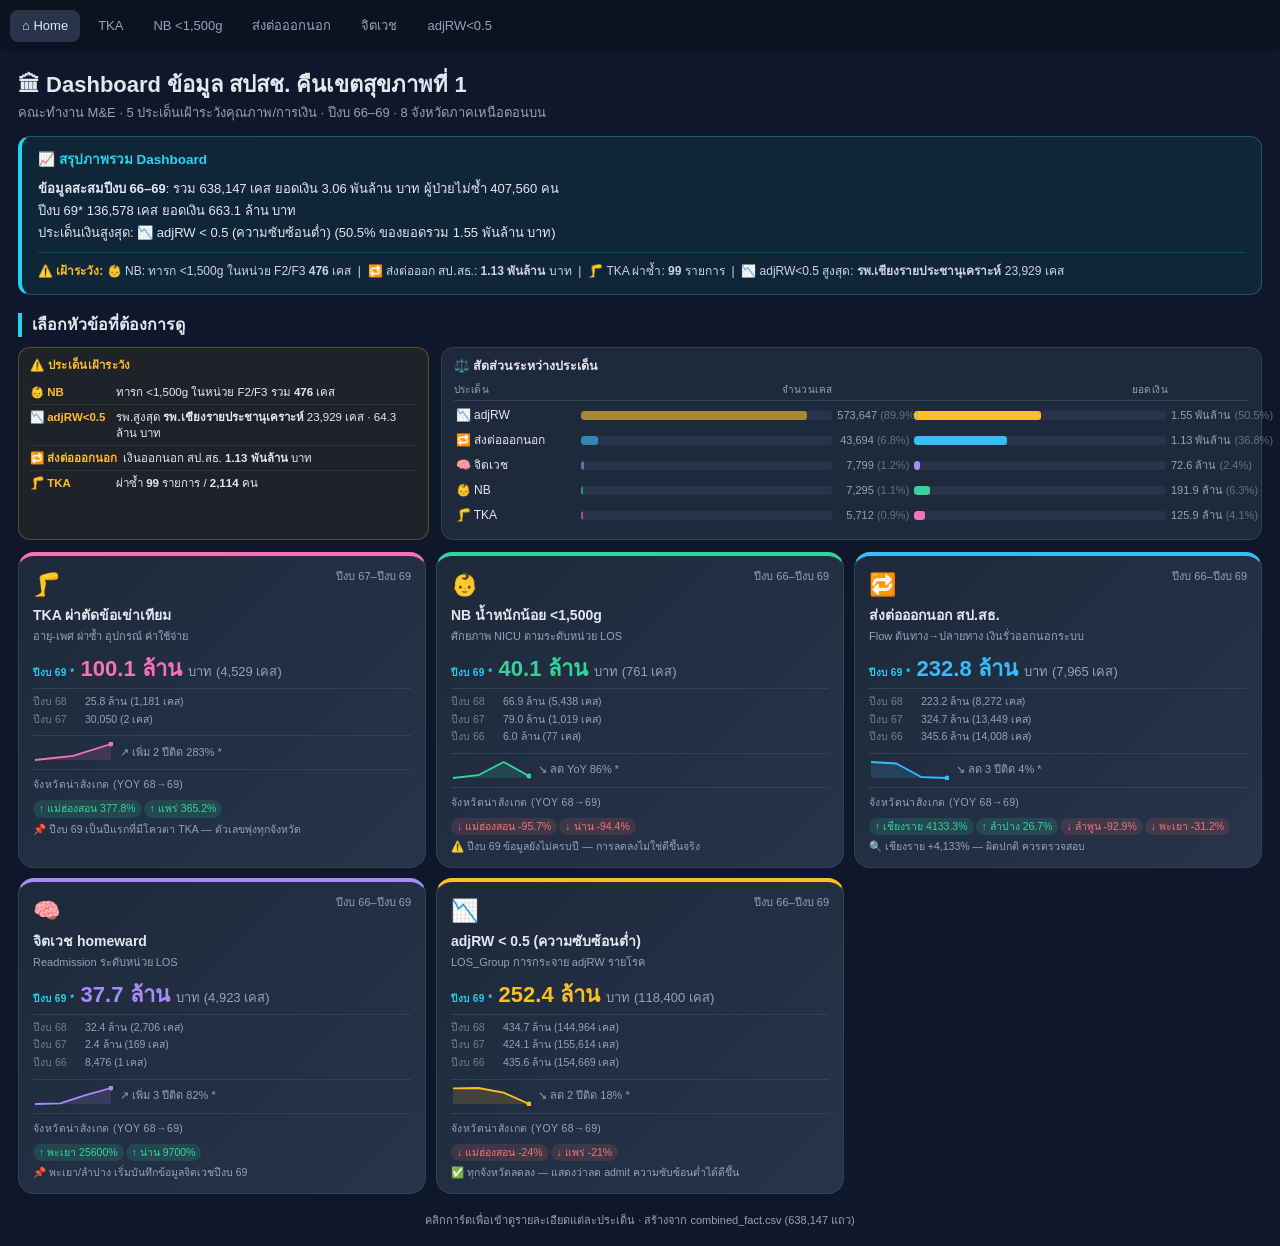
